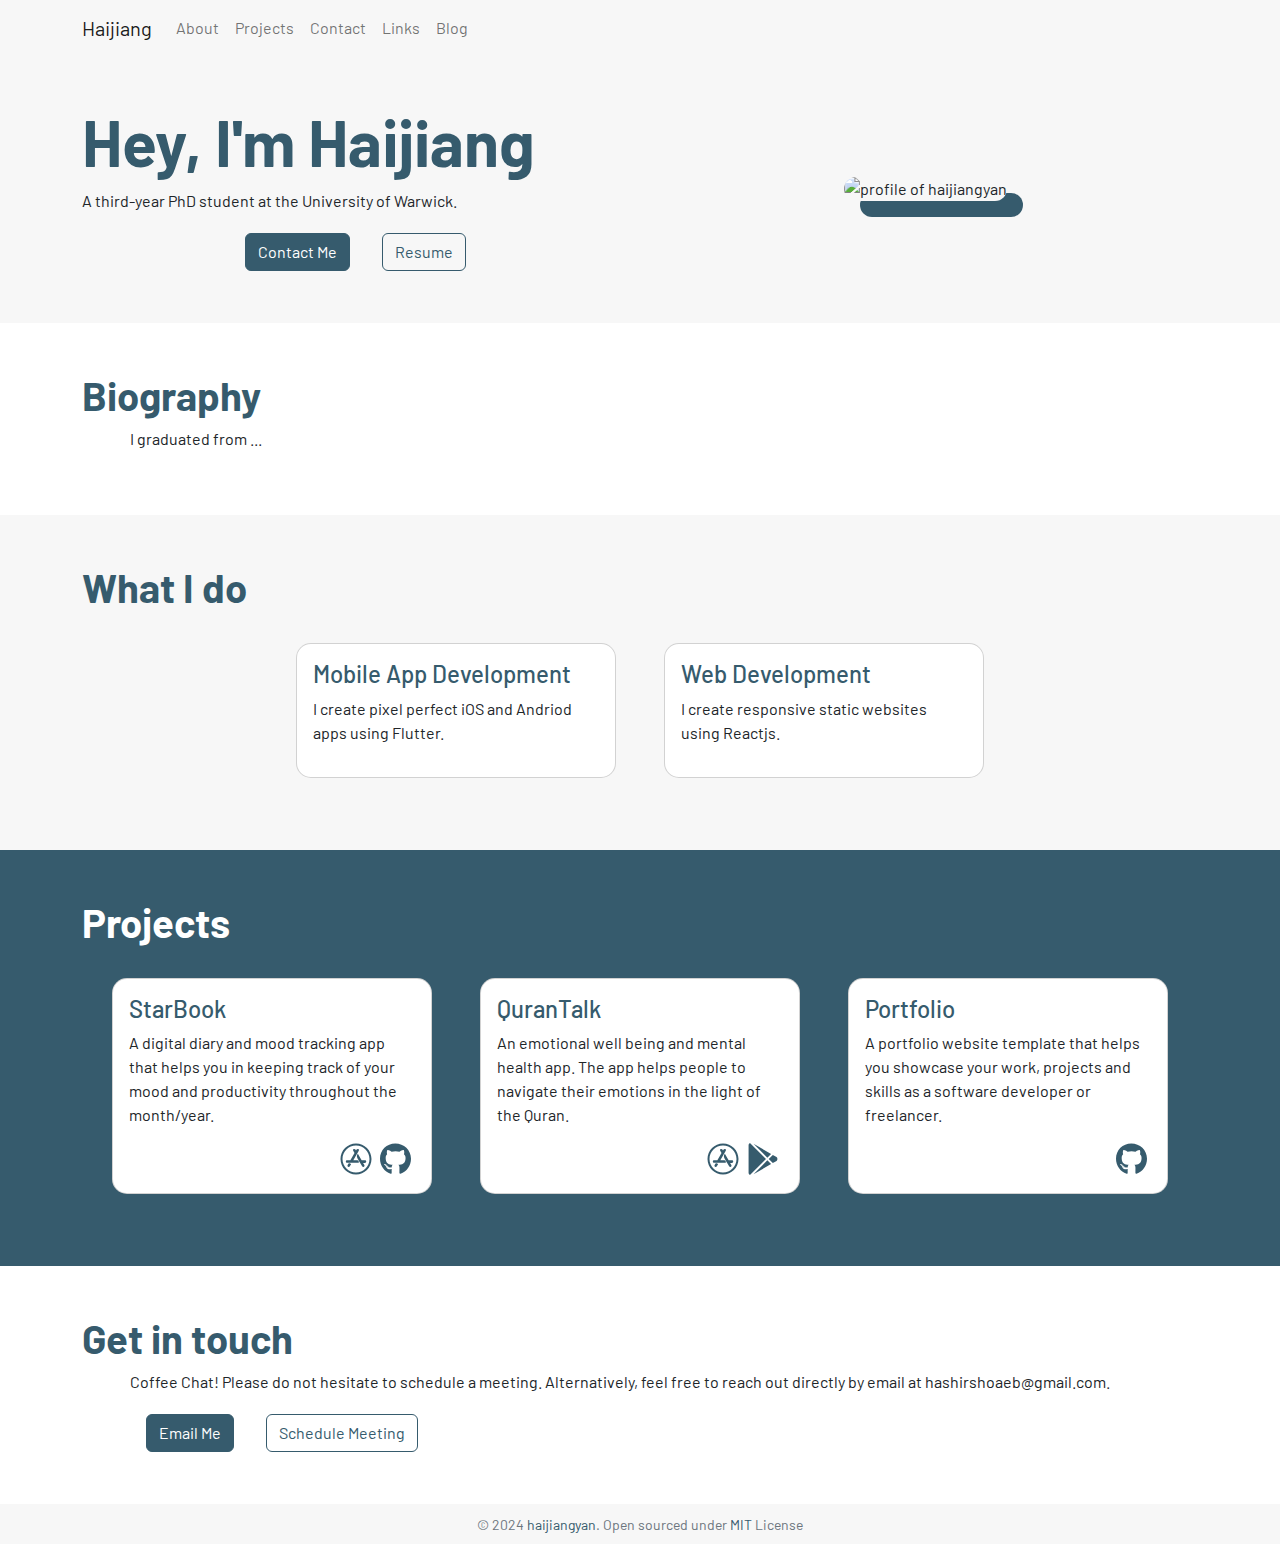
==== index.html @ d17752e0 "Updates" ====
<!DOCTYPE html><html><head><meta charSet="utf-8"/><meta name="viewport" content="width=device-width"/><title>Haijiang Yan | PhD Student</title><meta name="description" content="I create AIOM. I graduated from."/><meta property="og:title" content="Haijiang Yan | PhD Student"/><meta property="og:description" content="I create AIOM. I graduated from."/><meta property="og:image" content="/_next/static/media/profile.936b8478.png"/><meta property="og:type" content="website"/><meta name="next-head-count" content="8"/><link rel="preload" href="/_next/static/css/673ebc16d01c8136.css" as="style"/><link rel="stylesheet" href="/_next/static/css/673ebc16d01c8136.css" data-n-g=""/><noscript data-n-css=""></noscript><script defer="" nomodule="" src="/_next/static/chunks/polyfills-c67a75d1b6f99dc8.js"></script><script src="/_next/static/chunks/webpack-69bfa6990bb9e155.js" defer=""></script><script src="/_next/static/chunks/framework-7dc8a65f4a0cda33.js" defer=""></script><script src="/_next/static/chunks/main-84ef8f6faac559d3.js" defer=""></script><script src="/_next/static/chunks/pages/_app-29bc13de28cf3fe8.js" defer=""></script><script src="/_next/static/chunks/2cca2479-049829e7895d8a4a.js" defer=""></script><script src="/_next/static/chunks/574-2538001f65255a58.js" defer=""></script><script src="/_next/static/chunks/603-ee7dd379760e349b.js" defer=""></script><script src="/_next/static/chunks/pages/index-d32a57809bb4a1c6.js" defer=""></script><script src="/_next/static/vEE4G8WQoJ0iZ_8IXqTdw/_buildManifest.js" defer=""></script><script src="/_next/static/vEE4G8WQoJ0iZ_8IXqTdw/_ssgManifest.js" defer=""></script></head><body><div id="__next"><nav class="navbar navbar-expand-sm navbar-light bg-secondary"><div class="container"><a class="navbar-brand" href="/"><span class="">Haijiang</span></a><button class="custom-toggler navbar-toggler" type="button" data-toggle="collapse" data-target="#navbarsExample09" aria-controls="navbarsExample09" aria-expanded="false" aria-label="Toggle navigation"><span class="navbar-toggler-icon"></span></button><div class="collapse navbar-collapse" id="navbarsExample09"><div class="navbar-nav"><a class="nav-link" href="/#about">About</a><a class="nav-link" href="/#projects">Projects</a><a class="nav-link" href="/#contact">Contact</a><a class="nav-link" href="/links">Links</a><a class="nav-link" href="https://medium.com/">Blog</a></div></div></div></nav><div class="bg-secondary py-5 px-5"><div class="container"><div class=" row align-items-center"><div class="col-sm-6"><h1 class="text-primary fw-bold display-3">Hey, I&#x27;m Haijiang</h1><p>A third-year PhD student at the University of Warwick.</p><div class="text-center"><a class="btn btn-primary my-1 mx-3" href="/#contact">Contact Me</a><a target="_blank" rel="noreferrer" class="btn btn-outline-primary my-1 mx-3" href="https://drive.google.com/file/d/1PbCfOan4GACZHemWUQZ1PwE-jYdUY3vS/view?usp=sharing">Resume</a></div></div><div class="col-sm-6 text-center"><img class="img-fluid my-3 card-image" width="250" height="250" src="/_next/static/media/profile.936b8478.png" alt="profile of haijiangyan"/></div></div></div></div><div id="about" class="bg-white py-5 px-5"><div class="container"><h1 class="text-primary fw-bold">Biography</h1><div class="px-sm-5"><p>I graduated from ...</p></div></div></div><div id="skills" class="bg-secondary py-5 px-5"><div class="container"><h1 class="text-primary fw-bold">What I do</h1><div class="d-flex flex-row flex-wrap justify-content-center"><div class="card py-3 px-3 mx-sm-4 my-4 card-work" style="width:20rem"><h4 class="text-primary">Mobile App Development</h4><p class="text-dark">I create pixel perfect iOS and Andriod apps using Flutter.</p><div class="text-end"></div></div><div class="card py-3 px-3 mx-sm-4 my-4 card-work" style="width:20rem"><h4 class="text-primary">Web Development</h4><p class="text-dark">I create responsive static websites using Reactjs.</p><div class="text-end"></div></div></div></div></div><div id="projects" class="bg-primary py-5 px-5"><div class="container"><h1 class="text-light fw-bold">Projects</h1><div class="d-flex flex-row flex-wrap justify-content-center"><div class="card py-3 px-3 mx-sm-4 my-4 card-work" style="width:20rem"><h4 class="text-primary">StarBook</h4><p class="text-dark">A digital diary and mood tracking app that helps you in keeping track of your mood and productivity throughout the month/year.</p><div class="text-end"><a target="_blank" rel="noreferrer" href="https://apps/id1552418289"><svg aria-hidden="true" focusable="false" data-prefix="fab" data-icon="app-store" class="svg-inline--fa fa-app-store fa-2x icon-style mx-1" role="img" xmlns="http://www.w3.org/2000/svg" viewBox="0 0 512 512"><path fill="currentColor" d="M255.9 120.9l9.1-15.7c5.6-9.8 18.1-13.1 27.9-7.5 9.8 5.6 13.1 18.1 7.5 27.9l-87.5 151.5h63.3c20.5 0 32 24.1 23.1 40.8H113.8c-11.3 0-20.4-9.1-20.4-20.4 0-11.3 9.1-20.4 20.4-20.4h52l66.6-115.4-20.8-36.1c-5.6-9.8-2.3-22.2 7.5-27.9 9.8-5.6 22.2-2.3 27.9 7.5l8.9 15.7zm-78.7 218l-19.6 34c-5.6 9.8-18.1 13.1-27.9 7.5-9.8-5.6-13.1-18.1-7.5-27.9l14.6-25.2c16.4-5.1 29.8-1.2 40.4 11.6zm168.9-61.7h53.1c11.3 0 20.4 9.1 20.4 20.4 0 11.3-9.1 20.4-20.4 20.4h-29.5l19.9 34.5c5.6 9.8 2.3 22.2-7.5 27.9-9.8 5.6-22.2 2.3-27.9-7.5-33.5-58.1-58.7-101.6-75.4-130.6-17.1-29.5-4.9-59.1 7.2-69.1 13.4 23 33.4 57.7 60.1 104zM256 8C119 8 8 119 8 256s111 248 248 248 248-111 248-248S393 8 256 8zm216 248c0 118.7-96.1 216-216 216-118.7 0-216-96.1-216-216 0-118.7 96.1-216 216-216 118.7 0 216 96.1 216 216z"></path></svg></a><a target="_blank" rel="noreferrer" href="https://githr_book"><svg aria-hidden="true" focusable="false" data-prefix="fab" data-icon="github" class="svg-inline--fa fa-github fa-2x icon-style mx-1" role="img" xmlns="http://www.w3.org/2000/svg" viewBox="0 0 496 512"><path fill="currentColor" d="M165.9 397.4c0 2-2.3 3.6-5.2 3.6-3.3.3-5.6-1.3-5.6-3.6 0-2 2.3-3.6 5.2-3.6 3-.3 5.6 1.3 5.6 3.6zm-31.1-4.5c-.7 2 1.3 4.3 4.3 4.9 2.6 1 5.6 0 6.2-2s-1.3-4.3-4.3-5.2c-2.6-.7-5.5.3-6.2 2.3zm44.2-1.7c-2.9.7-4.9 2.6-4.6 4.9.3 2 2.9 3.3 5.9 2.6 2.9-.7 4.9-2.6 4.6-4.6-.3-1.9-3-3.2-5.9-2.9zM244.8 8C106.1 8 0 113.3 0 252c0 110.9 69.8 205.8 169.5 239.2 12.8 2.3 17.3-5.6 17.3-12.1 0-6.2-.3-40.4-.3-61.4 0 0-70 15-84.7-29.8 0 0-11.4-29.1-27.8-36.6 0 0-22.9-15.7 1.6-15.4 0 0 24.9 2 38.6 25.8 21.9 38.6 58.6 27.5 72.9 20.9 2.3-16 8.8-27.1 16-33.7-55.9-6.2-112.3-14.3-112.3-110.5 0-27.5 7.6-41.3 23.6-58.9-2.6-6.5-11.1-33.3 2.6-67.9 20.9-6.5 69 27 69 27 20-5.6 41.5-8.5 62.8-8.5s42.8 2.9 62.8 8.5c0 0 48.1-33.6 69-27 13.7 34.7 5.2 61.4 2.6 67.9 16 17.7 25.8 31.5 25.8 58.9 0 96.5-58.9 104.2-114.8 110.5 9.2 7.9 17 22.9 17 46.4 0 33.7-.3 75.4-.3 83.6 0 6.5 4.6 14.4 17.3 12.1C428.2 457.8 496 362.9 496 252 496 113.3 383.5 8 244.8 8zM97.2 352.9c-1.3 1-1 3.3.7 5.2 1.6 1.6 3.9 2.3 5.2 1 1.3-1 1-3.3-.7-5.2-1.6-1.6-3.9-2.3-5.2-1zm-10.8-8.1c-.7 1.3.3 2.9 2.3 3.9 1.6 1 3.6.7 4.3-.7.7-1.3-.3-2.9-2.3-3.9-2-.6-3.6-.3-4.3.7zm32.4 35.6c-1.6 1.3-1 4.3 1.3 6.2 2.3 2.3 5.2 2.6 6.5 1 1.3-1.3.7-4.3-1.3-6.2-2.2-2.3-5.2-2.6-6.5-1zm-11.4-14.7c-1.6 1-1.6 3.6 0 5.9 1.6 2.3 4.3 3.3 5.6 2.3 1.6-1.3 1.6-3.9 0-6.2-1.4-2.3-4-3.3-5.6-2z"></path></svg></a></div></div><div class="card py-3 px-3 mx-sm-4 my-4 card-work" style="width:20rem"><h4 class="text-primary">QuranTalk</h4><p class="text-dark">An emotional well being and mental health app. The app helps people to navigate their emotions in the light of the Quran.</p><div class="text-end"><a target="_blank" rel="noreferrer" href="https://apps.id1563425149"><svg aria-hidden="true" focusable="false" data-prefix="fab" data-icon="app-store" class="svg-inline--fa fa-app-store fa-2x icon-style mx-1" role="img" xmlns="http://www.w3.org/2000/svg" viewBox="0 0 512 512"><path fill="currentColor" d="M255.9 120.9l9.1-15.7c5.6-9.8 18.1-13.1 27.9-7.5 9.8 5.6 13.1 18.1 7.5 27.9l-87.5 151.5h63.3c20.5 0 32 24.1 23.1 40.8H113.8c-11.3 0-20.4-9.1-20.4-20.4 0-11.3 9.1-20.4 20.4-20.4h52l66.6-115.4-20.8-36.1c-5.6-9.8-2.3-22.2 7.5-27.9 9.8-5.6 22.2-2.3 27.9 7.5l8.9 15.7zm-78.7 218l-19.6 34c-5.6 9.8-18.1 13.1-27.9 7.5-9.8-5.6-13.1-18.1-7.5-27.9l14.6-25.2c16.4-5.1 29.8-1.2 40.4 11.6zm168.9-61.7h53.1c11.3 0 20.4 9.1 20.4 20.4 0 11.3-9.1 20.4-20.4 20.4h-29.5l19.9 34.5c5.6 9.8 2.3 22.2-7.5 27.9-9.8 5.6-22.2 2.3-27.9-7.5-33.5-58.1-58.7-101.6-75.4-130.6-17.1-29.5-4.9-59.1 7.2-69.1 13.4 23 33.4 57.7 60.1 104zM256 8C119 8 8 119 8 256s111 248 248 248 248-111 248-248S393 8 256 8zm216 248c0 118.7-96.1 216-216 216-118.7 0-216-96.1-216-216 0-118.7 96.1-216 216-216 118.7 0 216 96.1 216 216z"></path></svg></a><a target="_blank" rel="noreferrer" href="https://play.goquran_talk"><svg aria-hidden="true" focusable="false" data-prefix="fab" data-icon="google-play" class="svg-inline--fa fa-google-play fa-2x icon-style mx-1" role="img" xmlns="http://www.w3.org/2000/svg" viewBox="0 0 512 512"><path fill="currentColor" d="M325.3 234.3L104.6 13l280.8 161.2-60.1 60.1zM47 0C34 6.8 25.3 19.2 25.3 35.3v441.3c0 16.1 8.7 28.5 21.7 35.3l256.6-256L47 0zm425.2 225.6l-58.9-34.1-65.7 64.5 65.7 64.5 60.1-34.1c18-14.3 18-46.5-1.2-60.8zM104.6 499l280.8-161.2-60.1-60.1L104.6 499z"></path></svg></a></div></div><div class="card py-3 px-3 mx-sm-4 my-4 card-work" style="width:20rem"><h4 class="text-primary">Portfolio</h4><p class="text-dark">A portfolio website template that helps you showcase your work, projects and skills as a software developer or freelancer.</p><div class="text-end"><a target="_blank" rel="noreferrer" href="https://github.com/haijiangyan/portfolio"><svg aria-hidden="true" focusable="false" data-prefix="fab" data-icon="github" class="svg-inline--fa fa-github fa-2x icon-style mx-1" role="img" xmlns="http://www.w3.org/2000/svg" viewBox="0 0 496 512"><path fill="currentColor" d="M165.9 397.4c0 2-2.3 3.6-5.2 3.6-3.3.3-5.6-1.3-5.6-3.6 0-2 2.3-3.6 5.2-3.6 3-.3 5.6 1.3 5.6 3.6zm-31.1-4.5c-.7 2 1.3 4.3 4.3 4.9 2.6 1 5.6 0 6.2-2s-1.3-4.3-4.3-5.2c-2.6-.7-5.5.3-6.2 2.3zm44.2-1.7c-2.9.7-4.9 2.6-4.6 4.9.3 2 2.9 3.3 5.9 2.6 2.9-.7 4.9-2.6 4.6-4.6-.3-1.9-3-3.2-5.9-2.9zM244.8 8C106.1 8 0 113.3 0 252c0 110.9 69.8 205.8 169.5 239.2 12.8 2.3 17.3-5.6 17.3-12.1 0-6.2-.3-40.4-.3-61.4 0 0-70 15-84.7-29.8 0 0-11.4-29.1-27.8-36.6 0 0-22.9-15.7 1.6-15.4 0 0 24.9 2 38.6 25.8 21.9 38.6 58.6 27.5 72.9 20.9 2.3-16 8.8-27.1 16-33.7-55.9-6.2-112.3-14.3-112.3-110.5 0-27.5 7.6-41.3 23.6-58.9-2.6-6.5-11.1-33.3 2.6-67.9 20.9-6.5 69 27 69 27 20-5.6 41.5-8.5 62.8-8.5s42.8 2.9 62.8 8.5c0 0 48.1-33.6 69-27 13.7 34.7 5.2 61.4 2.6 67.9 16 17.7 25.8 31.5 25.8 58.9 0 96.5-58.9 104.2-114.8 110.5 9.2 7.9 17 22.9 17 46.4 0 33.7-.3 75.4-.3 83.6 0 6.5 4.6 14.4 17.3 12.1C428.2 457.8 496 362.9 496 252 496 113.3 383.5 8 244.8 8zM97.2 352.9c-1.3 1-1 3.3.7 5.2 1.6 1.6 3.9 2.3 5.2 1 1.3-1 1-3.3-.7-5.2-1.6-1.6-3.9-2.3-5.2-1zm-10.8-8.1c-.7 1.3.3 2.9 2.3 3.9 1.6 1 3.6.7 4.3-.7.7-1.3-.3-2.9-2.3-3.9-2-.6-3.6-.3-4.3.7zm32.4 35.6c-1.6 1.3-1 4.3 1.3 6.2 2.3 2.3 5.2 2.6 6.5 1 1.3-1.3.7-4.3-1.3-6.2-2.2-2.3-5.2-2.6-6.5-1zm-11.4-14.7c-1.6 1-1.6 3.6 0 5.9 1.6 2.3 4.3 3.3 5.6 2.3 1.6-1.3 1.6-3.9 0-6.2-1.4-2.3-4-3.3-5.6-2z"></path></svg></a></div></div></div></div></div><div id="contact" class="bg-white py-5 px-5"><div class="container"><h1 class="text-primary fw-bold">Get in touch</h1><div class="px-sm-5"><p>Coffee Chat! Please do not hesitate to schedule a meeting. Alternatively, feel free to reach out directly by email at hashirshoaeb@gmail.com.</p><div class=""><a class="btn btn-primary my-1 mx-3" href="mailto:haijiang.r.yan@gmail.com">Email Me</a><a class="btn btn-outline-primary my-1 mx-3" href="https://">Schedule Meeting</a></div></div></div></div><footer class="bg-secondary text-center py-2 px-5"><div class="container text-muted"><small>© 2024 <!-- --> <a href="https://github.com/haijiangyan">haijiangyan</a>. Open sourced under <!-- --> <a href="https://github.com/haijiangyan/portfolio/blob/main/LICENSE">MIT</a> <!-- --> License</small></div></footer></div><script id="__NEXT_DATA__" type="application/json">{"props":{"pageProps":{}},"page":"/","query":{},"buildId":"vEE4G8WQoJ0iZ_8IXqTdw","nextExport":true,"autoExport":true,"isFallback":false,"scriptLoader":[]}</script></body></html>
---- _next/static/css/673ebc16d01c8136.css ----
@import"https://fonts.googleapis.com/css2?family=Barlow:wght@400;700&display=swap";:root{--bs-blue:#0d6efd;--bs-indigo:#6610f2;--bs-purple:#6f42c1;--bs-pink:#d63384;--bs-red:#dc3545;--bs-orange:#fd7e14;--bs-yellow:#ffc107;--bs-green:#198754;--bs-teal:#20c997;--bs-cyan:#0dcaf0;--bs-black:#000;--bs-white:#fff;--bs-gray:#6c757d;--bs-gray-dark:#343a40;--bs-gray-100:#f8f9fa;--bs-gray-200:#e9ecef;--bs-gray-300:#dee2e6;--bs-gray-400:#ced4da;--bs-gray-500:#adb5bd;--bs-gray-600:#6c757d;--bs-gray-700:#495057;--bs-gray-800:#343a40;--bs-gray-900:#212529;--bs-primary:#365b6d;--bs-secondary:#f7f7f7;--bs-success:#198754;--bs-info:#0dcaf0;--bs-warning:#ffc107;--bs-danger:#dc3545;--bs-light:#fff;--bs-dark:#212529;--bs-primary-rgb:54,91,109;--bs-secondary-rgb:247,247,247;--bs-success-rgb:25,135,84;--bs-info-rgb:13,202,240;--bs-warning-rgb:255,193,7;--bs-danger-rgb:220,53,69;--bs-light-rgb:255,255,255;--bs-dark-rgb:33,37,41;--bs-white-rgb:255,255,255;--bs-black-rgb:0,0,0;--bs-body-color-rgb:33,37,41;--bs-body-bg-rgb:255,255,255;--bs-font-sans-serif:-apple-system,"Barlow",sans-serif,"Apple Color Emoji","Segoe UI Emoji","Segoe UI Symbol","Noto Color Emoji";--bs-font-monospace:SFMono-Regular,Menlo,Monaco,Consolas,"Liberation Mono","Courier New",monospace;--bs-gradient:linear-gradient(180deg,hsla(0,0%,100%,.15),hsla(0,0%,100%,0));--bs-body-font-family:var(--bs-font-sans-serif);--bs-body-font-size:1rem;--bs-body-font-weight:400;--bs-body-line-height:1.5;--bs-body-color:#212529;--bs-body-bg:#fff;--bs-border-width:1px;--bs-border-style:solid;--bs-border-color:#dee2e6;--bs-border-color-translucent:rgba(0,0,0,.175);--bs-border-radius:0.375rem;--bs-border-radius-sm:0.25rem;--bs-border-radius-lg:0.5rem;--bs-border-radius-xl:1rem;--bs-border-radius-2xl:2rem;--bs-border-radius-pill:50rem;--bs-link-color:#365b6d;--bs-link-hover-color:#2b4957;--bs-code-color:#d63384;--bs-highlight-bg:#fff3cd}*,:after,:before{box-sizing:border-box}@media(prefers-reduced-motion:no-preference){:root{scroll-behavior:smooth}}body{font-family:var(--bs-body-font-family);font-size:var(--bs-body-font-size);font-weight:var(--bs-body-font-weight);line-height:var(--bs-body-line-height);color:var(--bs-body-color);text-align:var(--bs-body-text-align);background-color:var(--bs-body-bg);-webkit-text-size-adjust:100%;-webkit-tap-highlight-color:rgba(0,0,0,0)}hr{margin:1rem 0;color:inherit;border:0;border-top:1px solid;opacity:.25}.h1,.h2,.h3,.h4,.h5,.h6,h1,h2,h3,h4,h5,h6{margin-top:0;margin-bottom:.5rem;font-weight:500;line-height:1.2}.h1,h1{font-size:calc(1.375rem + 1.5vw)}@media(min-width:1200px){.h1,h1{font-size:2.5rem}}.h2,h2{font-size:calc(1.325rem + .9vw)}@media(min-width:1200px){.h2,h2{font-size:2rem}}.h3,h3{font-size:calc(1.3rem + .6vw)}@media(min-width:1200px){.h3,h3{font-size:1.75rem}}.h4,h4{font-size:calc(1.275rem + .3vw)}@media(min-width:1200px){.h4,h4{font-size:1.5rem}}.h5,h5{font-size:1.25rem}.h6,h6{font-size:1rem}p{margin-top:0;margin-bottom:1rem}abbr[title]{-webkit-text-decoration:underline dotted;text-decoration:underline dotted;cursor:help;-webkit-text-decoration-skip-ink:none;text-decoration-skip-ink:none}address{margin-bottom:1rem;font-style:normal;line-height:inherit}ol,ul{padding-left:2rem}dl,ol,ul{margin-top:0;margin-bottom:1rem}ol ol,ol ul,ul ol,ul ul{margin-bottom:0}dt{font-weight:700}dd{margin-bottom:.5rem;margin-left:0}blockquote{margin:0 0 1rem}b,strong{font-weight:bolder}.small,small{font-size:.875em}.mark,mark{padding:.1875em;background-color:var(--bs-highlight-bg)}sub,sup{position:relative;font-size:.75em;line-height:0;vertical-align:baseline}sub{bottom:-.25em}sup{top:-.5em}a{color:var(--bs-link-color);text-decoration:underline}a:hover{color:var(--bs-link-hover-color)}a:not([href]):not([class]),a:not([href]):not([class]):hover{color:inherit;text-decoration:none}code,kbd,pre,samp{font-family:var(--bs-font-monospace);font-size:1em}pre{display:block;margin-top:0;margin-bottom:1rem;overflow:auto;font-size:.875em}pre code{font-size:inherit;color:inherit;word-break:normal}code{font-size:.875em;color:var(--bs-code-color);word-wrap:break-word}a>code{color:inherit}kbd{padding:.1875rem .375rem;font-size:.875em;color:var(--bs-body-bg);background-color:var(--bs-body-color);border-radius:.25rem}kbd kbd{padding:0;font-size:1em}figure{margin:0 0 1rem}img,svg{vertical-align:middle}table{caption-side:bottom;border-collapse:collapse}caption{padding-top:.5rem;padding-bottom:.5rem;color:#6c757d;text-align:left}th{text-align:inherit;text-align:-webkit-match-parent}tbody,td,tfoot,th,thead,tr{border:0 solid;border-color:inherit}label{display:inline-block}button{border-radius:0}button:focus:not(:focus-visible){outline:0}button,input,optgroup,select,textarea{margin:0;font-family:inherit;font-size:inherit;line-height:inherit}button,select{text-transform:none}[role=button]{cursor:pointer}select{word-wrap:normal}select:disabled{opacity:1}[list]:not([type=date]):not([type=datetime-local]):not([type=month]):not([type=week]):not([type=time])::-webkit-calendar-picker-indicator{display:none!important}[type=button],[type=reset],[type=submit],button{-webkit-appearance:button}[type=button]:not(:disabled),[type=reset]:not(:disabled),[type=submit]:not(:disabled),button:not(:disabled){cursor:pointer}::-moz-focus-inner{padding:0;border-style:none}textarea{resize:vertical}fieldset{min-width:0;padding:0;margin:0;border:0}legend{float:left;width:100%;padding:0;margin-bottom:.5rem;font-size:calc(1.275rem + .3vw);line-height:inherit}@media(min-width:1200px){legend{font-size:1.5rem}}legend+*{clear:left}::-webkit-datetime-edit-day-field,::-webkit-datetime-edit-fields-wrapper,::-webkit-datetime-edit-hour-field,::-webkit-datetime-edit-minute,::-webkit-datetime-edit-month-field,::-webkit-datetime-edit-text,::-webkit-datetime-edit-year-field{padding:0}::-webkit-inner-spin-button{height:auto}[type=search]{outline-offset:-2px;-webkit-appearance:textfield}::-webkit-search-decoration{-webkit-appearance:none}::-webkit-color-swatch-wrapper{padding:0}::-webkit-file-upload-button{font:inherit;-webkit-appearance:button}::file-selector-button{font:inherit;-webkit-appearance:button}output{display:inline-block}iframe{border:0}summary{display:list-item;cursor:pointer}progress{vertical-align:baseline}[hidden]{display:none!important}.lead{font-size:1.25rem;font-weight:300}.display-1{font-size:calc(1.625rem + 4.5vw);font-weight:300;line-height:1.2}@media(min-width:1200px){.display-1{font-size:5rem}}.display-2{font-size:calc(1.575rem + 3.9vw);font-weight:300;line-height:1.2}@media(min-width:1200px){.display-2{font-size:4.5rem}}.display-3{font-size:calc(1.525rem + 3.3vw);font-weight:300;line-height:1.2}@media(min-width:1200px){.display-3{font-size:4rem}}.display-4{font-size:calc(1.475rem + 2.7vw);font-weight:300;line-height:1.2}@media(min-width:1200px){.display-4{font-size:3.5rem}}.display-5{font-size:calc(1.425rem + 2.1vw);font-weight:300;line-height:1.2}@media(min-width:1200px){.display-5{font-size:3rem}}.display-6{font-size:calc(1.375rem + 1.5vw);font-weight:300;line-height:1.2}@media(min-width:1200px){.display-6{font-size:2.5rem}}.list-inline,.list-unstyled{padding-left:0;list-style:none}.list-inline-item{display:inline-block}.list-inline-item:not(:last-child){margin-right:.5rem}.initialism{font-size:.875em;text-transform:uppercase}.blockquote{margin-bottom:1rem;font-size:1.25rem}.blockquote>:last-child{margin-bottom:0}.blockquote-footer{margin-top:-1rem;margin-bottom:1rem;font-size:.875em;color:#6c757d}.blockquote-footer:before{content:"— "}.img-fluid,.img-thumbnail{max-width:100%;height:auto}.img-thumbnail{padding:.25rem;background-color:#fff;border:1px solid var(--bs-border-color);border-radius:.375rem}.figure{display:inline-block}.figure-img{margin-bottom:.5rem;line-height:1}.figure-caption{font-size:.875em;color:#6c757d}.container,.container-fluid,.container-lg,.container-md,.container-sm,.container-xl,.container-xxl{--bs-gutter-x:1.5rem;--bs-gutter-y:0;width:100%;padding-right:calc(var(--bs-gutter-x)*.5);padding-left:calc(var(--bs-gutter-x)*.5);margin-right:auto;margin-left:auto}@media(min-width:576px){.container,.container-sm{max-width:540px}}@media(min-width:768px){.container,.container-md,.container-sm{max-width:720px}}@media(min-width:992px){.container,.container-lg,.container-md,.container-sm{max-width:960px}}@media(min-width:1200px){.container,.container-lg,.container-md,.container-sm,.container-xl{max-width:1140px}}@media(min-width:1400px){.container,.container-lg,.container-md,.container-sm,.container-xl,.container-xxl{max-width:1320px}}.row{--bs-gutter-x:1.5rem;--bs-gutter-y:0;display:flex;flex-wrap:wrap;margin-top:calc(-1*var(--bs-gutter-y));margin-right:calc(-.5*var(--bs-gutter-x));margin-left:calc(-.5*var(--bs-gutter-x))}.row>*{flex-shrink:0;width:100%;max-width:100%;padding-right:calc(var(--bs-gutter-x)*.5);padding-left:calc(var(--bs-gutter-x)*.5);margin-top:var(--bs-gutter-y)}.col{flex:1 0}.row-cols-auto>*{flex:0 0 auto;width:auto}.row-cols-1>*{flex:0 0 auto;width:100%}.row-cols-2>*{flex:0 0 auto;width:50%}.row-cols-3>*{flex:0 0 auto;width:33.3333333333%}.row-cols-4>*{flex:0 0 auto;width:25%}.row-cols-5>*{flex:0 0 auto;width:20%}.row-cols-6>*{flex:0 0 auto;width:16.6666666667%}.col-auto{flex:0 0 auto;width:auto}.col-1{flex:0 0 auto;width:8.33333333%}.col-2{flex:0 0 auto;width:16.66666667%}.col-3{flex:0 0 auto;width:25%}.col-4{flex:0 0 auto;width:33.33333333%}.col-5{flex:0 0 auto;width:41.66666667%}.col-6{flex:0 0 auto;width:50%}.col-7{flex:0 0 auto;width:58.33333333%}.col-8{flex:0 0 auto;width:66.66666667%}.col-9{flex:0 0 auto;width:75%}.col-10{flex:0 0 auto;width:83.33333333%}.col-11{flex:0 0 auto;width:91.66666667%}.col-12{flex:0 0 auto;width:100%}.offset-1{margin-left:8.33333333%}.offset-2{margin-left:16.66666667%}.offset-3{margin-left:25%}.offset-4{margin-left:33.33333333%}.offset-5{margin-left:41.66666667%}.offset-6{margin-left:50%}.offset-7{margin-left:58.33333333%}.offset-8{margin-left:66.66666667%}.offset-9{margin-left:75%}.offset-10{margin-left:83.33333333%}.offset-11{margin-left:91.66666667%}.g-0,.gx-0{--bs-gutter-x:0}.g-0,.gy-0{--bs-gutter-y:0}.g-1,.gx-1{--bs-gutter-x:0.25rem}.g-1,.gy-1{--bs-gutter-y:0.25rem}.g-2,.gx-2{--bs-gutter-x:0.5rem}.g-2,.gy-2{--bs-gutter-y:0.5rem}.g-3,.gx-3{--bs-gutter-x:1rem}.g-3,.gy-3{--bs-gutter-y:1rem}.g-4,.gx-4{--bs-gutter-x:1.5rem}.g-4,.gy-4{--bs-gutter-y:1.5rem}.g-5,.gx-5{--bs-gutter-x:3rem}.g-5,.gy-5{--bs-gutter-y:3rem}@media(min-width:576px){.col-sm{flex:1 0}.row-cols-sm-auto>*{flex:0 0 auto;width:auto}.row-cols-sm-1>*{flex:0 0 auto;width:100%}.row-cols-sm-2>*{flex:0 0 auto;width:50%}.row-cols-sm-3>*{flex:0 0 auto;width:33.3333333333%}.row-cols-sm-4>*{flex:0 0 auto;width:25%}.row-cols-sm-5>*{flex:0 0 auto;width:20%}.row-cols-sm-6>*{flex:0 0 auto;width:16.6666666667%}.col-sm-auto{flex:0 0 auto;width:auto}.col-sm-1{flex:0 0 auto;width:8.33333333%}.col-sm-2{flex:0 0 auto;width:16.66666667%}.col-sm-3{flex:0 0 auto;width:25%}.col-sm-4{flex:0 0 auto;width:33.33333333%}.col-sm-5{flex:0 0 auto;width:41.66666667%}.col-sm-6{flex:0 0 auto;width:50%}.col-sm-7{flex:0 0 auto;width:58.33333333%}.col-sm-8{flex:0 0 auto;width:66.66666667%}.col-sm-9{flex:0 0 auto;width:75%}.col-sm-10{flex:0 0 auto;width:83.33333333%}.col-sm-11{flex:0 0 auto;width:91.66666667%}.col-sm-12{flex:0 0 auto;width:100%}.offset-sm-0{margin-left:0}.offset-sm-1{margin-left:8.33333333%}.offset-sm-2{margin-left:16.66666667%}.offset-sm-3{margin-left:25%}.offset-sm-4{margin-left:33.33333333%}.offset-sm-5{margin-left:41.66666667%}.offset-sm-6{margin-left:50%}.offset-sm-7{margin-left:58.33333333%}.offset-sm-8{margin-left:66.66666667%}.offset-sm-9{margin-left:75%}.offset-sm-10{margin-left:83.33333333%}.offset-sm-11{margin-left:91.66666667%}.g-sm-0,.gx-sm-0{--bs-gutter-x:0}.g-sm-0,.gy-sm-0{--bs-gutter-y:0}.g-sm-1,.gx-sm-1{--bs-gutter-x:0.25rem}.g-sm-1,.gy-sm-1{--bs-gutter-y:0.25rem}.g-sm-2,.gx-sm-2{--bs-gutter-x:0.5rem}.g-sm-2,.gy-sm-2{--bs-gutter-y:0.5rem}.g-sm-3,.gx-sm-3{--bs-gutter-x:1rem}.g-sm-3,.gy-sm-3{--bs-gutter-y:1rem}.g-sm-4,.gx-sm-4{--bs-gutter-x:1.5rem}.g-sm-4,.gy-sm-4{--bs-gutter-y:1.5rem}.g-sm-5,.gx-sm-5{--bs-gutter-x:3rem}.g-sm-5,.gy-sm-5{--bs-gutter-y:3rem}}@media(min-width:768px){.col-md{flex:1 0}.row-cols-md-auto>*{flex:0 0 auto;width:auto}.row-cols-md-1>*{flex:0 0 auto;width:100%}.row-cols-md-2>*{flex:0 0 auto;width:50%}.row-cols-md-3>*{flex:0 0 auto;width:33.3333333333%}.row-cols-md-4>*{flex:0 0 auto;width:25%}.row-cols-md-5>*{flex:0 0 auto;width:20%}.row-cols-md-6>*{flex:0 0 auto;width:16.6666666667%}.col-md-auto{flex:0 0 auto;width:auto}.col-md-1{flex:0 0 auto;width:8.33333333%}.col-md-2{flex:0 0 auto;width:16.66666667%}.col-md-3{flex:0 0 auto;width:25%}.col-md-4{flex:0 0 auto;width:33.33333333%}.col-md-5{flex:0 0 auto;width:41.66666667%}.col-md-6{flex:0 0 auto;width:50%}.col-md-7{flex:0 0 auto;width:58.33333333%}.col-md-8{flex:0 0 auto;width:66.66666667%}.col-md-9{flex:0 0 auto;width:75%}.col-md-10{flex:0 0 auto;width:83.33333333%}.col-md-11{flex:0 0 auto;width:91.66666667%}.col-md-12{flex:0 0 auto;width:100%}.offset-md-0{margin-left:0}.offset-md-1{margin-left:8.33333333%}.offset-md-2{margin-left:16.66666667%}.offset-md-3{margin-left:25%}.offset-md-4{margin-left:33.33333333%}.offset-md-5{margin-left:41.66666667%}.offset-md-6{margin-left:50%}.offset-md-7{margin-left:58.33333333%}.offset-md-8{margin-left:66.66666667%}.offset-md-9{margin-left:75%}.offset-md-10{margin-left:83.33333333%}.offset-md-11{margin-left:91.66666667%}.g-md-0,.gx-md-0{--bs-gutter-x:0}.g-md-0,.gy-md-0{--bs-gutter-y:0}.g-md-1,.gx-md-1{--bs-gutter-x:0.25rem}.g-md-1,.gy-md-1{--bs-gutter-y:0.25rem}.g-md-2,.gx-md-2{--bs-gutter-x:0.5rem}.g-md-2,.gy-md-2{--bs-gutter-y:0.5rem}.g-md-3,.gx-md-3{--bs-gutter-x:1rem}.g-md-3,.gy-md-3{--bs-gutter-y:1rem}.g-md-4,.gx-md-4{--bs-gutter-x:1.5rem}.g-md-4,.gy-md-4{--bs-gutter-y:1.5rem}.g-md-5,.gx-md-5{--bs-gutter-x:3rem}.g-md-5,.gy-md-5{--bs-gutter-y:3rem}}@media(min-width:992px){.col-lg{flex:1 0}.row-cols-lg-auto>*{flex:0 0 auto;width:auto}.row-cols-lg-1>*{flex:0 0 auto;width:100%}.row-cols-lg-2>*{flex:0 0 auto;width:50%}.row-cols-lg-3>*{flex:0 0 auto;width:33.3333333333%}.row-cols-lg-4>*{flex:0 0 auto;width:25%}.row-cols-lg-5>*{flex:0 0 auto;width:20%}.row-cols-lg-6>*{flex:0 0 auto;width:16.6666666667%}.col-lg-auto{flex:0 0 auto;width:auto}.col-lg-1{flex:0 0 auto;width:8.33333333%}.col-lg-2{flex:0 0 auto;width:16.66666667%}.col-lg-3{flex:0 0 auto;width:25%}.col-lg-4{flex:0 0 auto;width:33.33333333%}.col-lg-5{flex:0 0 auto;width:41.66666667%}.col-lg-6{flex:0 0 auto;width:50%}.col-lg-7{flex:0 0 auto;width:58.33333333%}.col-lg-8{flex:0 0 auto;width:66.66666667%}.col-lg-9{flex:0 0 auto;width:75%}.col-lg-10{flex:0 0 auto;width:83.33333333%}.col-lg-11{flex:0 0 auto;width:91.66666667%}.col-lg-12{flex:0 0 auto;width:100%}.offset-lg-0{margin-left:0}.offset-lg-1{margin-left:8.33333333%}.offset-lg-2{margin-left:16.66666667%}.offset-lg-3{margin-left:25%}.offset-lg-4{margin-left:33.33333333%}.offset-lg-5{margin-left:41.66666667%}.offset-lg-6{margin-left:50%}.offset-lg-7{margin-left:58.33333333%}.offset-lg-8{margin-left:66.66666667%}.offset-lg-9{margin-left:75%}.offset-lg-10{margin-left:83.33333333%}.offset-lg-11{margin-left:91.66666667%}.g-lg-0,.gx-lg-0{--bs-gutter-x:0}.g-lg-0,.gy-lg-0{--bs-gutter-y:0}.g-lg-1,.gx-lg-1{--bs-gutter-x:0.25rem}.g-lg-1,.gy-lg-1{--bs-gutter-y:0.25rem}.g-lg-2,.gx-lg-2{--bs-gutter-x:0.5rem}.g-lg-2,.gy-lg-2{--bs-gutter-y:0.5rem}.g-lg-3,.gx-lg-3{--bs-gutter-x:1rem}.g-lg-3,.gy-lg-3{--bs-gutter-y:1rem}.g-lg-4,.gx-lg-4{--bs-gutter-x:1.5rem}.g-lg-4,.gy-lg-4{--bs-gutter-y:1.5rem}.g-lg-5,.gx-lg-5{--bs-gutter-x:3rem}.g-lg-5,.gy-lg-5{--bs-gutter-y:3rem}}@media(min-width:1200px){.col-xl{flex:1 0}.row-cols-xl-auto>*{flex:0 0 auto;width:auto}.row-cols-xl-1>*{flex:0 0 auto;width:100%}.row-cols-xl-2>*{flex:0 0 auto;width:50%}.row-cols-xl-3>*{flex:0 0 auto;width:33.3333333333%}.row-cols-xl-4>*{flex:0 0 auto;width:25%}.row-cols-xl-5>*{flex:0 0 auto;width:20%}.row-cols-xl-6>*{flex:0 0 auto;width:16.6666666667%}.col-xl-auto{flex:0 0 auto;width:auto}.col-xl-1{flex:0 0 auto;width:8.33333333%}.col-xl-2{flex:0 0 auto;width:16.66666667%}.col-xl-3{flex:0 0 auto;width:25%}.col-xl-4{flex:0 0 auto;width:33.33333333%}.col-xl-5{flex:0 0 auto;width:41.66666667%}.col-xl-6{flex:0 0 auto;width:50%}.col-xl-7{flex:0 0 auto;width:58.33333333%}.col-xl-8{flex:0 0 auto;width:66.66666667%}.col-xl-9{flex:0 0 auto;width:75%}.col-xl-10{flex:0 0 auto;width:83.33333333%}.col-xl-11{flex:0 0 auto;width:91.66666667%}.col-xl-12{flex:0 0 auto;width:100%}.offset-xl-0{margin-left:0}.offset-xl-1{margin-left:8.33333333%}.offset-xl-2{margin-left:16.66666667%}.offset-xl-3{margin-left:25%}.offset-xl-4{margin-left:33.33333333%}.offset-xl-5{margin-left:41.66666667%}.offset-xl-6{margin-left:50%}.offset-xl-7{margin-left:58.33333333%}.offset-xl-8{margin-left:66.66666667%}.offset-xl-9{margin-left:75%}.offset-xl-10{margin-left:83.33333333%}.offset-xl-11{margin-left:91.66666667%}.g-xl-0,.gx-xl-0{--bs-gutter-x:0}.g-xl-0,.gy-xl-0{--bs-gutter-y:0}.g-xl-1,.gx-xl-1{--bs-gutter-x:0.25rem}.g-xl-1,.gy-xl-1{--bs-gutter-y:0.25rem}.g-xl-2,.gx-xl-2{--bs-gutter-x:0.5rem}.g-xl-2,.gy-xl-2{--bs-gutter-y:0.5rem}.g-xl-3,.gx-xl-3{--bs-gutter-x:1rem}.g-xl-3,.gy-xl-3{--bs-gutter-y:1rem}.g-xl-4,.gx-xl-4{--bs-gutter-x:1.5rem}.g-xl-4,.gy-xl-4{--bs-gutter-y:1.5rem}.g-xl-5,.gx-xl-5{--bs-gutter-x:3rem}.g-xl-5,.gy-xl-5{--bs-gutter-y:3rem}}@media(min-width:1400px){.col-xxl{flex:1 0}.row-cols-xxl-auto>*{flex:0 0 auto;width:auto}.row-cols-xxl-1>*{flex:0 0 auto;width:100%}.row-cols-xxl-2>*{flex:0 0 auto;width:50%}.row-cols-xxl-3>*{flex:0 0 auto;width:33.3333333333%}.row-cols-xxl-4>*{flex:0 0 auto;width:25%}.row-cols-xxl-5>*{flex:0 0 auto;width:20%}.row-cols-xxl-6>*{flex:0 0 auto;width:16.6666666667%}.col-xxl-auto{flex:0 0 auto;width:auto}.col-xxl-1{flex:0 0 auto;width:8.33333333%}.col-xxl-2{flex:0 0 auto;width:16.66666667%}.col-xxl-3{flex:0 0 auto;width:25%}.col-xxl-4{flex:0 0 auto;width:33.33333333%}.col-xxl-5{flex:0 0 auto;width:41.66666667%}.col-xxl-6{flex:0 0 auto;width:50%}.col-xxl-7{flex:0 0 auto;width:58.33333333%}.col-xxl-8{flex:0 0 auto;width:66.66666667%}.col-xxl-9{flex:0 0 auto;width:75%}.col-xxl-10{flex:0 0 auto;width:83.33333333%}.col-xxl-11{flex:0 0 auto;width:91.66666667%}.col-xxl-12{flex:0 0 auto;width:100%}.offset-xxl-0{margin-left:0}.offset-xxl-1{margin-left:8.33333333%}.offset-xxl-2{margin-left:16.66666667%}.offset-xxl-3{margin-left:25%}.offset-xxl-4{margin-left:33.33333333%}.offset-xxl-5{margin-left:41.66666667%}.offset-xxl-6{margin-left:50%}.offset-xxl-7{margin-left:58.33333333%}.offset-xxl-8{margin-left:66.66666667%}.offset-xxl-9{margin-left:75%}.offset-xxl-10{margin-left:83.33333333%}.offset-xxl-11{margin-left:91.66666667%}.g-xxl-0,.gx-xxl-0{--bs-gutter-x:0}.g-xxl-0,.gy-xxl-0{--bs-gutter-y:0}.g-xxl-1,.gx-xxl-1{--bs-gutter-x:0.25rem}.g-xxl-1,.gy-xxl-1{--bs-gutter-y:0.25rem}.g-xxl-2,.gx-xxl-2{--bs-gutter-x:0.5rem}.g-xxl-2,.gy-xxl-2{--bs-gutter-y:0.5rem}.g-xxl-3,.gx-xxl-3{--bs-gutter-x:1rem}.g-xxl-3,.gy-xxl-3{--bs-gutter-y:1rem}.g-xxl-4,.gx-xxl-4{--bs-gutter-x:1.5rem}.g-xxl-4,.gy-xxl-4{--bs-gutter-y:1.5rem}.g-xxl-5,.gx-xxl-5{--bs-gutter-x:3rem}.g-xxl-5,.gy-xxl-5{--bs-gutter-y:3rem}}.table{--bs-table-color:var(--bs-body-color);--bs-table-bg:transparent;--bs-table-border-color:var(--bs-border-color);--bs-table-accent-bg:transparent;--bs-table-striped-color:var(--bs-body-color);--bs-table-striped-bg:rgba(0,0,0,.05);--bs-table-active-color:var(--bs-body-color);--bs-table-active-bg:rgba(0,0,0,.1);--bs-table-hover-color:var(--bs-body-color);--bs-table-hover-bg:rgba(0,0,0,.075);width:100%;margin-bottom:1rem;color:var(--bs-table-color);vertical-align:top;border-color:var(--bs-table-border-color)}.table>:not(caption)>*>*{padding:.5rem;background-color:var(--bs-table-bg);border-bottom-width:1px;box-shadow:inset 0 0 0 9999px var(--bs-table-accent-bg)}.table>tbody{vertical-align:inherit}.table>thead{vertical-align:bottom}.table-group-divider{border-top:2px solid}.caption-top{caption-side:top}.table-sm>:not(caption)>*>*{padding:.25rem}.table-bordered>:not(caption)>*{border-width:1px 0}.table-bordered>:not(caption)>*>*{border-width:0 1px}.table-borderless>:not(caption)>*>*{border-bottom-width:0}.table-borderless>:not(:first-child){border-top-width:0}.table-striped-columns>:not(caption)>tr>:nth-child(2n),.table-striped>tbody>tr:nth-of-type(odd)>*{--bs-table-accent-bg:var(--bs-table-striped-bg);color:var(--bs-table-striped-color)}.table-active{--bs-table-accent-bg:var(--bs-table-active-bg);color:var(--bs-table-active-color)}.table-hover>tbody>tr:hover>*{--bs-table-accent-bg:var(--bs-table-hover-bg);color:var(--bs-table-hover-color)}.table-primary{--bs-table-color:#000;--bs-table-bg:#d7dee2;--bs-table-border-color:#c2c8cb;--bs-table-striped-bg:#ccd3d7;--bs-table-striped-color:#000;--bs-table-active-bg:#c2c8cb;--bs-table-active-color:#000;--bs-table-hover-bg:#c7cdd1;--bs-table-hover-color:#000}.table-primary,.table-secondary{color:var(--bs-table-color);border-color:var(--bs-table-border-color)}.table-secondary{--bs-table-color:#000;--bs-table-bg:#fdfdfd;--bs-table-border-color:#e4e4e4;--bs-table-striped-bg:#f0f0f0;--bs-table-striped-color:#000;--bs-table-active-bg:#e4e4e4;--bs-table-active-color:#000;--bs-table-hover-bg:#eaeaea;--bs-table-hover-color:#000}.table-success{--bs-table-color:#000;--bs-table-bg:#d1e7dd;--bs-table-border-color:#bcd0c7;--bs-table-striped-bg:#c7dbd2;--bs-table-striped-color:#000;--bs-table-active-bg:#bcd0c7;--bs-table-active-color:#000;--bs-table-hover-bg:#c1d6cc;--bs-table-hover-color:#000}.table-info,.table-success{color:var(--bs-table-color);border-color:var(--bs-table-border-color)}.table-info{--bs-table-color:#000;--bs-table-bg:#cff4fc;--bs-table-border-color:#badce3;--bs-table-striped-bg:#c5e8ef;--bs-table-striped-color:#000;--bs-table-active-bg:#badce3;--bs-table-active-color:#000;--bs-table-hover-bg:#bfe2e9;--bs-table-hover-color:#000}.table-warning{--bs-table-color:#000;--bs-table-bg:#fff3cd;--bs-table-border-color:#e6dbb9;--bs-table-striped-bg:#f2e7c3;--bs-table-striped-color:#000;--bs-table-active-bg:#e6dbb9;--bs-table-active-color:#000;--bs-table-hover-bg:#ece1be;--bs-table-hover-color:#000}.table-danger,.table-warning{color:var(--bs-table-color);border-color:var(--bs-table-border-color)}.table-danger{--bs-table-color:#000;--bs-table-bg:#f8d7da;--bs-table-border-color:#dfc2c4;--bs-table-striped-bg:#eccccf;--bs-table-striped-color:#000;--bs-table-active-bg:#dfc2c4;--bs-table-active-color:#000;--bs-table-hover-bg:#e5c7ca;--bs-table-hover-color:#000}.table-light{--bs-table-color:#000;--bs-table-bg:#fff;--bs-table-border-color:#e6e6e6;--bs-table-striped-bg:#f2f2f2;--bs-table-striped-color:#000;--bs-table-active-bg:#e6e6e6;--bs-table-active-color:#000;--bs-table-hover-bg:#ececec;--bs-table-hover-color:#000}.table-dark,.table-light{color:var(--bs-table-color);border-color:var(--bs-table-border-color)}.table-dark{--bs-table-color:#fff;--bs-table-bg:#212529;--bs-table-border-color:#373b3e;--bs-table-striped-bg:#2c3034;--bs-table-striped-color:#fff;--bs-table-active-bg:#373b3e;--bs-table-active-color:#fff;--bs-table-hover-bg:#323539;--bs-table-hover-color:#fff}.table-responsive{overflow-x:auto;-webkit-overflow-scrolling:touch}@media(max-width:575.98px){.table-responsive-sm{overflow-x:auto;-webkit-overflow-scrolling:touch}}@media(max-width:767.98px){.table-responsive-md{overflow-x:auto;-webkit-overflow-scrolling:touch}}@media(max-width:991.98px){.table-responsive-lg{overflow-x:auto;-webkit-overflow-scrolling:touch}}@media(max-width:1199.98px){.table-responsive-xl{overflow-x:auto;-webkit-overflow-scrolling:touch}}@media(max-width:1399.98px){.table-responsive-xxl{overflow-x:auto;-webkit-overflow-scrolling:touch}}.form-label{margin-bottom:.5rem}.col-form-label{padding-top:calc(.375rem + 1px);padding-bottom:calc(.375rem + 1px);margin-bottom:0;font-size:inherit;line-height:1.5}.col-form-label-lg{padding-top:calc(.5rem + 1px);padding-bottom:calc(.5rem + 1px);font-size:1.25rem}.col-form-label-sm{padding-top:calc(.25rem + 1px);padding-bottom:calc(.25rem + 1px);font-size:.875rem}.form-text{margin-top:.25rem;font-size:.875em;color:#6c757d}.form-control{display:block;width:100%;padding:.375rem .75rem;font-size:1rem;font-weight:400;line-height:1.5;color:#212529;background-color:#fff;background-clip:padding-box;border:1px solid #ced4da;-webkit-appearance:none;-moz-appearance:none;appearance:none;border-radius:.375rem;transition:border-color .15s ease-in-out,box-shadow .15s ease-in-out}@media(prefers-reduced-motion:reduce){.form-control{transition:none}}.form-control[type=file]{overflow:hidden}.form-control[type=file]:not(:disabled):not([readonly]){cursor:pointer}.form-control:focus{color:#212529;background-color:#fff;border-color:#9badb6;outline:0;box-shadow:0 0 0 .25rem rgba(54,91,109,.25)}.form-control::-webkit-date-and-time-value{height:1.5em}.form-control::-moz-placeholder{color:#6c757d;opacity:1}.form-control:-ms-input-placeholder{color:#6c757d;opacity:1}.form-control::placeholder{color:#6c757d;opacity:1}.form-control:disabled{background-color:#e9ecef;opacity:1}.form-control::-webkit-file-upload-button{padding:.375rem .75rem;margin:-.375rem -.75rem;-webkit-margin-end:.75rem;margin-inline-end:.75rem;color:#212529;background-color:#e9ecef;pointer-events:none;border:0 solid;border-color:inherit;border-inline-end-width:1px;border-radius:0;-webkit-transition:color .15s ease-in-out,background-color .15s ease-in-out,border-color .15s ease-in-out,box-shadow .15s ease-in-out;transition:color .15s ease-in-out,background-color .15s ease-in-out,border-color .15s ease-in-out,box-shadow .15s ease-in-out}.form-control::file-selector-button{padding:.375rem .75rem;margin:-.375rem -.75rem;-webkit-margin-end:.75rem;margin-inline-end:.75rem;color:#212529;background-color:#e9ecef;pointer-events:none;border:0 solid;border-color:inherit;border-inline-end-width:1px;border-radius:0;transition:color .15s ease-in-out,background-color .15s ease-in-out,border-color .15s ease-in-out,box-shadow .15s ease-in-out}@media(prefers-reduced-motion:reduce){.form-control::-webkit-file-upload-button{-webkit-transition:none;transition:none}.form-control::file-selector-button{transition:none}}.form-control:hover:not(:disabled):not([readonly])::-webkit-file-upload-button{background-color:#dde0e3}.form-control:hover:not(:disabled):not([readonly])::file-selector-button{background-color:#dde0e3}.form-control-plaintext{display:block;width:100%;padding:.375rem 0;margin-bottom:0;line-height:1.5;color:#212529;background-color:transparent;border:solid transparent;border-width:1px 0}.form-control-plaintext:focus{outline:0}.form-control-plaintext.form-control-lg,.form-control-plaintext.form-control-sm{padding-right:0;padding-left:0}.form-control-sm{min-height:calc(1.5em + .5rem + 2px);padding:.25rem .5rem;font-size:.875rem;border-radius:.25rem}.form-control-sm::-webkit-file-upload-button{padding:.25rem .5rem;margin:-.25rem -.5rem;-webkit-margin-end:.5rem;margin-inline-end:.5rem}.form-control-sm::file-selector-button{padding:.25rem .5rem;margin:-.25rem -.5rem;-webkit-margin-end:.5rem;margin-inline-end:.5rem}.form-control-lg{min-height:calc(1.5em + 1rem + 2px);padding:.5rem 1rem;font-size:1.25rem;border-radius:.5rem}.form-control-lg::-webkit-file-upload-button{padding:.5rem 1rem;margin:-.5rem -1rem;-webkit-margin-end:1rem;margin-inline-end:1rem}.form-control-lg::file-selector-button{padding:.5rem 1rem;margin:-.5rem -1rem;-webkit-margin-end:1rem;margin-inline-end:1rem}textarea.form-control{min-height:calc(1.5em + .75rem + 2px)}textarea.form-control-sm{min-height:calc(1.5em + .5rem + 2px)}textarea.form-control-lg{min-height:calc(1.5em + 1rem + 2px)}.form-control-color{width:3rem;height:calc(1.5em + .75rem + 2px);padding:.375rem}.form-control-color:not(:disabled):not([readonly]){cursor:pointer}.form-control-color::-moz-color-swatch{border:0!important;border-radius:.375rem}.form-control-color::-webkit-color-swatch{border-radius:.375rem}.form-control-color.form-control-sm{height:calc(1.5em + .5rem + 2px)}.form-control-color.form-control-lg{height:calc(1.5em + 1rem + 2px)}.form-select{display:block;width:100%;padding:.375rem 2.25rem .375rem .75rem;-moz-padding-start:calc(.75rem - 3px);font-size:1rem;font-weight:400;line-height:1.5;color:#212529;background-color:#fff;background-image:url("data:image/svg+xml,%3csvg xmlns='http://www.w3.org/2000/svg' viewBox='0 0 16 16'%3e%3cpath fill='none' stroke='%23343a40' stroke-linecap='round' stroke-linejoin='round' stroke-width='2' d='m2 5 6 6 6-6'/%3e%3c/svg%3e");background-repeat:no-repeat;background-position:right .75rem center;background-size:16px 12px;border:1px solid #ced4da;border-radius:.375rem;transition:border-color .15s ease-in-out,box-shadow .15s ease-in-out;-webkit-appearance:none;-moz-appearance:none;appearance:none}@media(prefers-reduced-motion:reduce){.form-select{transition:none}}.form-select:focus{border-color:#9badb6;outline:0;box-shadow:0 0 0 .25rem rgba(54,91,109,.25)}.form-select[multiple],.form-select[size]:not([size="1"]){padding-right:.75rem;background-image:none}.form-select:disabled{background-color:#e9ecef}.form-select:-moz-focusring{color:transparent;text-shadow:0 0 0 #212529}.form-select-sm{padding-top:.25rem;padding-bottom:.25rem;padding-left:.5rem;font-size:.875rem;border-radius:.25rem}.form-select-lg{padding-top:.5rem;padding-bottom:.5rem;padding-left:1rem;font-size:1.25rem;border-radius:.5rem}.form-check{display:block;min-height:1.5rem;padding-left:1.5em;margin-bottom:.125rem}.form-check .form-check-input{float:left;margin-left:-1.5em}.form-check-reverse{padding-right:1.5em;padding-left:0;text-align:right}.form-check-reverse .form-check-input{float:right;margin-right:-1.5em;margin-left:0}.form-check-input{width:1em;height:1em;margin-top:.25em;vertical-align:top;background-color:#fff;background-repeat:no-repeat;background-position:50%;background-size:contain;border:1px solid rgba(0,0,0,.25);-webkit-appearance:none;-moz-appearance:none;appearance:none;print-color-adjust:exact}.form-check-input[type=checkbox]{border-radius:.25em}.form-check-input[type=radio]{border-radius:50%}.form-check-input:active{filter:brightness(90%)}.form-check-input:focus{border-color:#9badb6;outline:0;box-shadow:0 0 0 .25rem rgba(54,91,109,.25)}.form-check-input:checked{background-color:#365b6d;border-color:#365b6d}.form-check-input:checked[type=checkbox]{background-image:url("data:image/svg+xml,%3csvg xmlns='http://www.w3.org/2000/svg' viewBox='0 0 20 20'%3e%3cpath fill='none' stroke='%23fff' stroke-linecap='round' stroke-linejoin='round' stroke-width='3' d='m6 10 3 3 6-6'/%3e%3c/svg%3e")}.form-check-input:checked[type=radio]{background-image:url("data:image/svg+xml,%3csvg xmlns='http://www.w3.org/2000/svg' viewBox='-4 -4 8 8'%3e%3ccircle r='2' fill='%23fff'/%3e%3c/svg%3e")}.form-check-input[type=checkbox]:indeterminate{background-color:#365b6d;border-color:#365b6d;background-image:url("data:image/svg+xml,%3csvg xmlns='http://www.w3.org/2000/svg' viewBox='0 0 20 20'%3e%3cpath fill='none' stroke='%23fff' stroke-linecap='round' stroke-linejoin='round' stroke-width='3' d='M6 10h8'/%3e%3c/svg%3e")}.form-check-input:disabled{pointer-events:none;filter:none;opacity:.5}.form-check-input:disabled~.form-check-label,.form-check-input[disabled]~.form-check-label{cursor:default;opacity:.5}.form-switch{padding-left:2.5em}.form-switch .form-check-input{width:2em;margin-left:-2.5em;background-image:url("data:image/svg+xml,%3csvg xmlns='http://www.w3.org/2000/svg' viewBox='-4 -4 8 8'%3e%3ccircle r='3' fill='rgba%280, 0, 0, 0.25%29'/%3e%3c/svg%3e");background-position:0;border-radius:2em;transition:background-position .15s ease-in-out}@media(prefers-reduced-motion:reduce){.form-switch .form-check-input{transition:none}}.form-switch .form-check-input:focus{background-image:url("data:image/svg+xml,%3csvg xmlns='http://www.w3.org/2000/svg' viewBox='-4 -4 8 8'%3e%3ccircle r='3' fill='%239badb6'/%3e%3c/svg%3e")}.form-switch .form-check-input:checked{background-position:100%;background-image:url("data:image/svg+xml,%3csvg xmlns='http://www.w3.org/2000/svg' viewBox='-4 -4 8 8'%3e%3ccircle r='3' fill='%23fff'/%3e%3c/svg%3e")}.form-switch.form-check-reverse{padding-right:2.5em;padding-left:0}.form-switch.form-check-reverse .form-check-input{margin-right:-2.5em;margin-left:0}.form-check-inline{display:inline-block;margin-right:1rem}.btn-check{position:absolute;clip:rect(0,0,0,0);pointer-events:none}.btn-check:disabled+.btn,.btn-check[disabled]+.btn{pointer-events:none;filter:none;opacity:.65}.form-range{width:100%;height:1.5rem;padding:0;background-color:transparent;-webkit-appearance:none;-moz-appearance:none;appearance:none}.form-range:focus{outline:0}.form-range:focus::-webkit-slider-thumb{box-shadow:0 0 0 1px #fff,0 0 0 .25rem rgba(54,91,109,.25)}.form-range:focus::-moz-range-thumb{box-shadow:0 0 0 1px #fff,0 0 0 .25rem rgba(54,91,109,.25)}.form-range::-moz-focus-outer{border:0}.form-range::-webkit-slider-thumb{width:1rem;height:1rem;margin-top:-.25rem;background-color:#365b6d;border:0;border-radius:1rem;-webkit-transition:background-color .15s ease-in-out,border-color .15s ease-in-out,box-shadow .15s ease-in-out;transition:background-color .15s ease-in-out,border-color .15s ease-in-out,box-shadow .15s ease-in-out;-webkit-appearance:none;appearance:none}@media(prefers-reduced-motion:reduce){.form-range::-webkit-slider-thumb{-webkit-transition:none;transition:none}}.form-range::-webkit-slider-thumb:active{background-color:#c3ced3}.form-range::-webkit-slider-runnable-track{width:100%;height:.5rem;color:transparent;cursor:pointer;background-color:#dee2e6;border-color:transparent;border-radius:1rem}.form-range::-moz-range-thumb{width:1rem;height:1rem;background-color:#365b6d;border:0;border-radius:1rem;-moz-transition:background-color .15s ease-in-out,border-color .15s ease-in-out,box-shadow .15s ease-in-out;transition:background-color .15s ease-in-out,border-color .15s ease-in-out,box-shadow .15s ease-in-out;-moz-appearance:none;appearance:none}@media(prefers-reduced-motion:reduce){.form-range::-moz-range-thumb{-moz-transition:none;transition:none}}.form-range::-moz-range-thumb:active{background-color:#c3ced3}.form-range::-moz-range-track{width:100%;height:.5rem;color:transparent;cursor:pointer;background-color:#dee2e6;border-color:transparent;border-radius:1rem}.form-range:disabled{pointer-events:none}.form-range:disabled::-webkit-slider-thumb{background-color:#adb5bd}.form-range:disabled::-moz-range-thumb{background-color:#adb5bd}.form-floating{position:relative}.form-floating>.form-control,.form-floating>.form-control-plaintext,.form-floating>.form-select{height:calc(3.5rem + 2px);line-height:1.25}.form-floating>label{position:absolute;top:0;left:0;width:100%;height:100%;padding:1rem .75rem;overflow:hidden;text-align:start;text-overflow:ellipsis;white-space:nowrap;pointer-events:none;border:1px solid transparent;transform-origin:0 0;transition:opacity .1s ease-in-out,transform .1s ease-in-out}@media(prefers-reduced-motion:reduce){.form-floating>label{transition:none}}.form-floating>.form-control,.form-floating>.form-control-plaintext{padding:1rem .75rem}.form-floating>.form-control-plaintext::-moz-placeholder,.form-floating>.form-control::-moz-placeholder{color:transparent}.form-floating>.form-control-plaintext:-ms-input-placeholder,.form-floating>.form-control:-ms-input-placeholder{color:transparent}.form-floating>.form-control-plaintext::placeholder,.form-floating>.form-control::placeholder{color:transparent}.form-floating>.form-control-plaintext:not(:-moz-placeholder-shown),.form-floating>.form-control:not(:-moz-placeholder-shown){padding-top:1.625rem;padding-bottom:.625rem}.form-floating>.form-control-plaintext:not(:-ms-input-placeholder),.form-floating>.form-control:not(:-ms-input-placeholder){padding-top:1.625rem;padding-bottom:.625rem}.form-floating>.form-control-plaintext:focus,.form-floating>.form-control-plaintext:not(:placeholder-shown),.form-floating>.form-control:focus,.form-floating>.form-control:not(:placeholder-shown){padding-top:1.625rem;padding-bottom:.625rem}.form-floating>.form-control-plaintext:-webkit-autofill,.form-floating>.form-control:-webkit-autofill{padding-top:1.625rem;padding-bottom:.625rem}.form-floating>.form-select{padding-top:1.625rem;padding-bottom:.625rem}.form-floating>.form-control:not(:-moz-placeholder-shown)~label{opacity:.65;transform:scale(.85) translateY(-.5rem) translateX(.15rem)}.form-floating>.form-control:not(:-ms-input-placeholder)~label{opacity:.65;transform:scale(.85) translateY(-.5rem) translateX(.15rem)}.form-floating>.form-control-plaintext~label,.form-floating>.form-control:focus~label,.form-floating>.form-control:not(:placeholder-shown)~label,.form-floating>.form-select~label{opacity:.65;transform:scale(.85) translateY(-.5rem) translateX(.15rem)}.form-floating>.form-control:-webkit-autofill~label{opacity:.65;transform:scale(.85) translateY(-.5rem) translateX(.15rem)}.form-floating>.form-control-plaintext~label{border-width:1px 0}.input-group{position:relative;display:flex;flex-wrap:wrap;align-items:stretch;width:100%}.input-group>.form-control,.input-group>.form-floating,.input-group>.form-select{position:relative;flex:1 1 auto;width:1%;min-width:0}.input-group>.form-control:focus,.input-group>.form-floating:focus-within,.input-group>.form-select:focus{z-index:5}.input-group .btn{position:relative;z-index:2}.input-group .btn:focus{z-index:5}.input-group-text{display:flex;align-items:center;padding:.375rem .75rem;font-size:1rem;font-weight:400;line-height:1.5;color:#212529;text-align:center;white-space:nowrap;background-color:#e9ecef;border:1px solid #ced4da;border-radius:.375rem}.input-group-lg>.btn,.input-group-lg>.form-control,.input-group-lg>.form-select,.input-group-lg>.input-group-text{padding:.5rem 1rem;font-size:1.25rem;border-radius:.5rem}.input-group-sm>.btn,.input-group-sm>.form-control,.input-group-sm>.form-select,.input-group-sm>.input-group-text{padding:.25rem .5rem;font-size:.875rem;border-radius:.25rem}.input-group-lg>.form-select,.input-group-sm>.form-select{padding-right:3rem}.input-group.has-validation>.dropdown-toggle:nth-last-child(n+4),.input-group.has-validation>.form-floating:nth-last-child(n+3)>.form-control,.input-group.has-validation>.form-floating:nth-last-child(n+3)>.form-select,.input-group.has-validation>:nth-last-child(n+3):not(.dropdown-toggle):not(.dropdown-menu):not(.form-floating),.input-group:not(.has-validation)>.dropdown-toggle:nth-last-child(n+3),.input-group:not(.has-validation)>.form-floating:not(:last-child)>.form-control,.input-group:not(.has-validation)>.form-floating:not(:last-child)>.form-select,.input-group:not(.has-validation)>:not(:last-child):not(.dropdown-toggle):not(.dropdown-menu):not(.form-floating){border-top-right-radius:0;border-bottom-right-radius:0}.input-group>:not(:first-child):not(.dropdown-menu):not(.valid-tooltip):not(.valid-feedback):not(.invalid-tooltip):not(.invalid-feedback){margin-left:-1px;border-top-left-radius:0;border-bottom-left-radius:0}.input-group>.form-floating:not(:first-child)>.form-control,.input-group>.form-floating:not(:first-child)>.form-select{border-top-left-radius:0;border-bottom-left-radius:0}.valid-feedback{display:none;width:100%;margin-top:.25rem;font-size:.875em;color:#198754}.valid-tooltip{position:absolute;top:100%;z-index:5;display:none;max-width:100%;padding:.25rem .5rem;margin-top:.1rem;font-size:.875rem;color:#fff;background-color:rgba(25,135,84,.9);border-radius:.375rem}.is-valid~.valid-feedback,.is-valid~.valid-tooltip,.was-validated :valid~.valid-feedback,.was-validated :valid~.valid-tooltip{display:block}.form-control.is-valid,.was-validated .form-control:valid{border-color:#198754;padding-right:calc(1.5em + .75rem);background-image:url("data:image/svg+xml,%3csvg xmlns='http://www.w3.org/2000/svg' viewBox='0 0 8 8'%3e%3cpath fill='%23198754' d='M2.3 6.73.6 4.53c-.4-1.04.46-1.4 1.1-.8l1.1 1.4 3.4-3.8c.6-.63 1.6-.27 1.2.7l-4 4.6c-.43.5-.8.4-1.1.1z'/%3e%3c/svg%3e");background-repeat:no-repeat;background-position:right calc(.375em + .1875rem) center;background-size:calc(.75em + .375rem) calc(.75em + .375rem)}.form-control.is-valid:focus,.was-validated .form-control:valid:focus{border-color:#198754;box-shadow:0 0 0 .25rem rgba(25,135,84,.25)}.was-validated textarea.form-control:valid,textarea.form-control.is-valid{padding-right:calc(1.5em + .75rem);background-position:top calc(.375em + .1875rem) right calc(.375em + .1875rem)}.form-select.is-valid,.was-validated .form-select:valid{border-color:#198754}.form-select.is-valid:not([multiple]):not([size]),.form-select.is-valid:not([multiple])[size="1"],.was-validated .form-select:valid:not([multiple]):not([size]),.was-validated .form-select:valid:not([multiple])[size="1"]{padding-right:4.125rem;background-image:url("data:image/svg+xml,%3csvg xmlns='http://www.w3.org/2000/svg' viewBox='0 0 16 16'%3e%3cpath fill='none' stroke='%23343a40' stroke-linecap='round' stroke-linejoin='round' stroke-width='2' d='m2 5 6 6 6-6'/%3e%3c/svg%3e"),url("data:image/svg+xml,%3csvg xmlns='http://www.w3.org/2000/svg' viewBox='0 0 8 8'%3e%3cpath fill='%23198754' d='M2.3 6.73.6 4.53c-.4-1.04.46-1.4 1.1-.8l1.1 1.4 3.4-3.8c.6-.63 1.6-.27 1.2.7l-4 4.6c-.43.5-.8.4-1.1.1z'/%3e%3c/svg%3e");background-position:right .75rem center,center right 2.25rem;background-size:16px 12px,calc(.75em + .375rem) calc(.75em + .375rem)}.form-select.is-valid:focus,.was-validated .form-select:valid:focus{border-color:#198754;box-shadow:0 0 0 .25rem rgba(25,135,84,.25)}.form-control-color.is-valid,.was-validated .form-control-color:valid{width:calc(3rem + calc(1.5em + .75rem))}.form-check-input.is-valid,.was-validated .form-check-input:valid{border-color:#198754}.form-check-input.is-valid:checked,.was-validated .form-check-input:valid:checked{background-color:#198754}.form-check-input.is-valid:focus,.was-validated .form-check-input:valid:focus{box-shadow:0 0 0 .25rem rgba(25,135,84,.25)}.form-check-input.is-valid~.form-check-label,.was-validated .form-check-input:valid~.form-check-label{color:#198754}.form-check-inline .form-check-input~.valid-feedback{margin-left:.5em}.input-group>.form-control:not(:focus).is-valid,.input-group>.form-floating:not(:focus-within).is-valid,.input-group>.form-select:not(:focus).is-valid,.was-validated .input-group>.form-control:not(:focus):valid,.was-validated .input-group>.form-floating:not(:focus-within):valid,.was-validated .input-group>.form-select:not(:focus):valid{z-index:3}.invalid-feedback{display:none;width:100%;margin-top:.25rem;font-size:.875em;color:#dc3545}.invalid-tooltip{position:absolute;top:100%;z-index:5;display:none;max-width:100%;padding:.25rem .5rem;margin-top:.1rem;font-size:.875rem;color:#fff;background-color:rgba(220,53,69,.9);border-radius:.375rem}.is-invalid~.invalid-feedback,.is-invalid~.invalid-tooltip,.was-validated :invalid~.invalid-feedback,.was-validated :invalid~.invalid-tooltip{display:block}.form-control.is-invalid,.was-validated .form-control:invalid{border-color:#dc3545;padding-right:calc(1.5em + .75rem);background-image:url("data:image/svg+xml,%3csvg xmlns='http://www.w3.org/2000/svg' viewBox='0 0 12 12' width='12' height='12' fill='none' stroke='%23dc3545'%3e%3ccircle cx='6' cy='6' r='4.5'/%3e%3cpath stroke-linejoin='round' d='M5.8 3.6h.4L6 6.5z'/%3e%3ccircle cx='6' cy='8.2' r='.6' fill='%23dc3545' stroke='none'/%3e%3c/svg%3e");background-repeat:no-repeat;background-position:right calc(.375em + .1875rem) center;background-size:calc(.75em + .375rem) calc(.75em + .375rem)}.form-control.is-invalid:focus,.was-validated .form-control:invalid:focus{border-color:#dc3545;box-shadow:0 0 0 .25rem rgba(220,53,69,.25)}.was-validated textarea.form-control:invalid,textarea.form-control.is-invalid{padding-right:calc(1.5em + .75rem);background-position:top calc(.375em + .1875rem) right calc(.375em + .1875rem)}.form-select.is-invalid,.was-validated .form-select:invalid{border-color:#dc3545}.form-select.is-invalid:not([multiple]):not([size]),.form-select.is-invalid:not([multiple])[size="1"],.was-validated .form-select:invalid:not([multiple]):not([size]),.was-validated .form-select:invalid:not([multiple])[size="1"]{padding-right:4.125rem;background-image:url("data:image/svg+xml,%3csvg xmlns='http://www.w3.org/2000/svg' viewBox='0 0 16 16'%3e%3cpath fill='none' stroke='%23343a40' stroke-linecap='round' stroke-linejoin='round' stroke-width='2' d='m2 5 6 6 6-6'/%3e%3c/svg%3e"),url("data:image/svg+xml,%3csvg xmlns='http://www.w3.org/2000/svg' viewBox='0 0 12 12' width='12' height='12' fill='none' stroke='%23dc3545'%3e%3ccircle cx='6' cy='6' r='4.5'/%3e%3cpath stroke-linejoin='round' d='M5.8 3.6h.4L6 6.5z'/%3e%3ccircle cx='6' cy='8.2' r='.6' fill='%23dc3545' stroke='none'/%3e%3c/svg%3e");background-position:right .75rem center,center right 2.25rem;background-size:16px 12px,calc(.75em + .375rem) calc(.75em + .375rem)}.form-select.is-invalid:focus,.was-validated .form-select:invalid:focus{border-color:#dc3545;box-shadow:0 0 0 .25rem rgba(220,53,69,.25)}.form-control-color.is-invalid,.was-validated .form-control-color:invalid{width:calc(3rem + calc(1.5em + .75rem))}.form-check-input.is-invalid,.was-validated .form-check-input:invalid{border-color:#dc3545}.form-check-input.is-invalid:checked,.was-validated .form-check-input:invalid:checked{background-color:#dc3545}.form-check-input.is-invalid:focus,.was-validated .form-check-input:invalid:focus{box-shadow:0 0 0 .25rem rgba(220,53,69,.25)}.form-check-input.is-invalid~.form-check-label,.was-validated .form-check-input:invalid~.form-check-label{color:#dc3545}.form-check-inline .form-check-input~.invalid-feedback{margin-left:.5em}.input-group>.form-control:not(:focus).is-invalid,.input-group>.form-floating:not(:focus-within).is-invalid,.input-group>.form-select:not(:focus).is-invalid,.was-validated .input-group>.form-control:not(:focus):invalid,.was-validated .input-group>.form-floating:not(:focus-within):invalid,.was-validated .input-group>.form-select:not(:focus):invalid{z-index:4}.btn{--bs-btn-padding-x:0.75rem;--bs-btn-padding-y:0.375rem;--bs-btn-font-family: ;--bs-btn-font-size:1rem;--bs-btn-font-weight:400;--bs-btn-line-height:1.5;--bs-btn-color:#212529;--bs-btn-bg:transparent;--bs-btn-border-width:1px;--bs-btn-border-color:transparent;--bs-btn-border-radius:0.375rem;--bs-btn-hover-border-color:transparent;--bs-btn-box-shadow:inset 0 1px 0 hsla(0,0%,100%,.15),0 1px 1px rgba(0,0,0,.075);--bs-btn-disabled-opacity:0.65;--bs-btn-focus-box-shadow:0 0 0 0.25rem rgba(var(--bs-btn-focus-shadow-rgb),.5);display:inline-block;padding:var(--bs-btn-padding-y) var(--bs-btn-padding-x);font-family:var(--bs-btn-font-family);font-size:var(--bs-btn-font-size);font-weight:var(--bs-btn-font-weight);line-height:var(--bs-btn-line-height);color:var(--bs-btn-color);text-align:center;text-decoration:none;vertical-align:middle;cursor:pointer;-webkit-user-select:none;-moz-user-select:none;-ms-user-select:none;user-select:none;border:var(--bs-btn-border-width) solid var(--bs-btn-border-color);border-radius:var(--bs-btn-border-radius);background-color:var(--bs-btn-bg);transition:color .15s ease-in-out,background-color .15s ease-in-out,border-color .15s ease-in-out,box-shadow .15s ease-in-out}@media(prefers-reduced-motion:reduce){.btn{transition:none}}.btn:first-child:hover,:not(.btn-check)+.btn:hover{color:var(--bs-btn-hover-color);background-color:var(--bs-btn-hover-bg);border-color:var(--bs-btn-hover-border-color)}.btn:focus-visible{color:var(--bs-btn-hover-color);background-color:var(--bs-btn-hover-bg);border-color:var(--bs-btn-hover-border-color);outline:0;box-shadow:var(--bs-btn-focus-box-shadow)}.btn-check:focus-visible+.btn{border-color:var(--bs-btn-hover-border-color);outline:0;box-shadow:var(--bs-btn-focus-box-shadow)}.btn-check:checked+.btn,.btn.active,.btn.show,.btn:first-child:active,:not(.btn-check)+.btn:active{color:var(--bs-btn-active-color);background-color:var(--bs-btn-active-bg);border-color:var(--bs-btn-active-border-color)}.btn-check:checked+.btn:focus-visible,.btn.active:focus-visible,.btn.show:focus-visible,.btn:first-child:active:focus-visible,:not(.btn-check)+.btn:active:focus-visible{box-shadow:var(--bs-btn-focus-box-shadow)}.btn.disabled,.btn:disabled,fieldset:disabled .btn{color:var(--bs-btn-disabled-color);pointer-events:none;background-color:var(--bs-btn-disabled-bg);border-color:var(--bs-btn-disabled-border-color);opacity:var(--bs-btn-disabled-opacity)}.btn-primary{--bs-btn-color:#fff;--bs-btn-bg:#365b6d;--bs-btn-border-color:#365b6d;--bs-btn-hover-color:#fff;--bs-btn-hover-bg:#2e4d5d;--bs-btn-hover-border-color:#2b4957;--bs-btn-focus-shadow-rgb:84,116,131;--bs-btn-active-color:#fff;--bs-btn-active-bg:#2b4957;--bs-btn-active-border-color:#294452;--bs-btn-active-shadow:inset 0 3px 5px rgba(0,0,0,.125);--bs-btn-disabled-color:#fff;--bs-btn-disabled-bg:#365b6d;--bs-btn-disabled-border-color:#365b6d}.btn-secondary{--bs-btn-color:#000;--bs-btn-bg:#f7f7f7;--bs-btn-border-color:#f7f7f7;--bs-btn-hover-color:#000;--bs-btn-hover-bg:#f8f8f8;--bs-btn-hover-border-color:#f8f8f8;--bs-btn-focus-shadow-rgb:210,210,210;--bs-btn-active-color:#000;--bs-btn-active-bg:#f9f9f9;--bs-btn-active-border-color:#f8f8f8;--bs-btn-active-shadow:inset 0 3px 5px rgba(0,0,0,.125);--bs-btn-disabled-color:#000;--bs-btn-disabled-bg:#f7f7f7;--bs-btn-disabled-border-color:#f7f7f7}.btn-success{--bs-btn-color:#fff;--bs-btn-bg:#198754;--bs-btn-border-color:#198754;--bs-btn-hover-color:#fff;--bs-btn-hover-bg:#157347;--bs-btn-hover-border-color:#146c43;--bs-btn-focus-shadow-rgb:60,153,110;--bs-btn-active-color:#fff;--bs-btn-active-bg:#146c43;--bs-btn-active-border-color:#13653f;--bs-btn-active-shadow:inset 0 3px 5px rgba(0,0,0,.125);--bs-btn-disabled-color:#fff;--bs-btn-disabled-bg:#198754;--bs-btn-disabled-border-color:#198754}.btn-info{--bs-btn-color:#000;--bs-btn-bg:#0dcaf0;--bs-btn-border-color:#0dcaf0;--bs-btn-hover-color:#000;--bs-btn-hover-bg:#31d2f2;--bs-btn-hover-border-color:#25cff2;--bs-btn-focus-shadow-rgb:11,172,204;--bs-btn-active-color:#000;--bs-btn-active-bg:#3dd5f3;--bs-btn-active-border-color:#25cff2;--bs-btn-active-shadow:inset 0 3px 5px rgba(0,0,0,.125);--bs-btn-disabled-color:#000;--bs-btn-disabled-bg:#0dcaf0;--bs-btn-disabled-border-color:#0dcaf0}.btn-warning{--bs-btn-color:#000;--bs-btn-bg:#ffc107;--bs-btn-border-color:#ffc107;--bs-btn-hover-color:#000;--bs-btn-hover-bg:#ffca2c;--bs-btn-hover-border-color:#ffc720;--bs-btn-focus-shadow-rgb:217,164,6;--bs-btn-active-color:#000;--bs-btn-active-bg:#ffcd39;--bs-btn-active-border-color:#ffc720;--bs-btn-active-shadow:inset 0 3px 5px rgba(0,0,0,.125);--bs-btn-disabled-color:#000;--bs-btn-disabled-bg:#ffc107;--bs-btn-disabled-border-color:#ffc107}.btn-danger{--bs-btn-color:#fff;--bs-btn-bg:#dc3545;--bs-btn-border-color:#dc3545;--bs-btn-hover-color:#fff;--bs-btn-hover-bg:#bb2d3b;--bs-btn-hover-border-color:#b02a37;--bs-btn-focus-shadow-rgb:225,83,97;--bs-btn-active-color:#fff;--bs-btn-active-bg:#b02a37;--bs-btn-active-border-color:#a52834;--bs-btn-active-shadow:inset 0 3px 5px rgba(0,0,0,.125);--bs-btn-disabled-color:#fff;--bs-btn-disabled-bg:#dc3545;--bs-btn-disabled-border-color:#dc3545}.btn-light{--bs-btn-color:#000;--bs-btn-bg:#fff;--bs-btn-border-color:#fff;--bs-btn-hover-color:#000;--bs-btn-hover-bg:#d9d9d9;--bs-btn-hover-border-color:#ccc;--bs-btn-focus-shadow-rgb:217,217,217;--bs-btn-active-color:#000;--bs-btn-active-bg:#ccc;--bs-btn-active-border-color:#bfbfbf;--bs-btn-active-shadow:inset 0 3px 5px rgba(0,0,0,.125);--bs-btn-disabled-color:#000;--bs-btn-disabled-bg:#fff;--bs-btn-disabled-border-color:#fff}.btn-dark{--bs-btn-color:#fff;--bs-btn-bg:#212529;--bs-btn-border-color:#212529;--bs-btn-hover-color:#fff;--bs-btn-hover-bg:#424649;--bs-btn-hover-border-color:#373b3e;--bs-btn-focus-shadow-rgb:66,70,73;--bs-btn-active-color:#fff;--bs-btn-active-bg:#4d5154;--bs-btn-active-border-color:#373b3e;--bs-btn-active-shadow:inset 0 3px 5px rgba(0,0,0,.125);--bs-btn-disabled-color:#fff;--bs-btn-disabled-bg:#212529;--bs-btn-disabled-border-color:#212529}.btn-outline-primary{--bs-btn-color:#365b6d;--bs-btn-border-color:#365b6d;--bs-btn-hover-color:#fff;--bs-btn-hover-bg:#365b6d;--bs-btn-hover-border-color:#365b6d;--bs-btn-focus-shadow-rgb:54,91,109;--bs-btn-active-color:#fff;--bs-btn-active-bg:#365b6d;--bs-btn-active-border-color:#365b6d;--bs-btn-active-shadow:inset 0 3px 5px rgba(0,0,0,.125);--bs-btn-disabled-color:#365b6d;--bs-btn-disabled-bg:transparent;--bs-btn-disabled-border-color:#365b6d;--bs-gradient:none}.btn-outline-secondary{--bs-btn-color:#f7f7f7;--bs-btn-border-color:#f7f7f7;--bs-btn-hover-color:#000;--bs-btn-hover-bg:#f7f7f7;--bs-btn-hover-border-color:#f7f7f7;--bs-btn-focus-shadow-rgb:247,247,247;--bs-btn-active-color:#000;--bs-btn-active-bg:#f7f7f7;--bs-btn-active-border-color:#f7f7f7;--bs-btn-active-shadow:inset 0 3px 5px rgba(0,0,0,.125);--bs-btn-disabled-color:#f7f7f7;--bs-btn-disabled-bg:transparent;--bs-btn-disabled-border-color:#f7f7f7;--bs-gradient:none}.btn-outline-success{--bs-btn-color:#198754;--bs-btn-border-color:#198754;--bs-btn-hover-color:#fff;--bs-btn-hover-bg:#198754;--bs-btn-hover-border-color:#198754;--bs-btn-focus-shadow-rgb:25,135,84;--bs-btn-active-color:#fff;--bs-btn-active-bg:#198754;--bs-btn-active-border-color:#198754;--bs-btn-active-shadow:inset 0 3px 5px rgba(0,0,0,.125);--bs-btn-disabled-color:#198754;--bs-btn-disabled-bg:transparent;--bs-btn-disabled-border-color:#198754;--bs-gradient:none}.btn-outline-info{--bs-btn-color:#0dcaf0;--bs-btn-border-color:#0dcaf0;--bs-btn-hover-color:#000;--bs-btn-hover-bg:#0dcaf0;--bs-btn-hover-border-color:#0dcaf0;--bs-btn-focus-shadow-rgb:13,202,240;--bs-btn-active-color:#000;--bs-btn-active-bg:#0dcaf0;--bs-btn-active-border-color:#0dcaf0;--bs-btn-active-shadow:inset 0 3px 5px rgba(0,0,0,.125);--bs-btn-disabled-color:#0dcaf0;--bs-btn-disabled-bg:transparent;--bs-btn-disabled-border-color:#0dcaf0;--bs-gradient:none}.btn-outline-warning{--bs-btn-color:#ffc107;--bs-btn-border-color:#ffc107;--bs-btn-hover-color:#000;--bs-btn-hover-bg:#ffc107;--bs-btn-hover-border-color:#ffc107;--bs-btn-focus-shadow-rgb:255,193,7;--bs-btn-active-color:#000;--bs-btn-active-bg:#ffc107;--bs-btn-active-border-color:#ffc107;--bs-btn-active-shadow:inset 0 3px 5px rgba(0,0,0,.125);--bs-btn-disabled-color:#ffc107;--bs-btn-disabled-bg:transparent;--bs-btn-disabled-border-color:#ffc107;--bs-gradient:none}.btn-outline-danger{--bs-btn-color:#dc3545;--bs-btn-border-color:#dc3545;--bs-btn-hover-color:#fff;--bs-btn-hover-bg:#dc3545;--bs-btn-hover-border-color:#dc3545;--bs-btn-focus-shadow-rgb:220,53,69;--bs-btn-active-color:#fff;--bs-btn-active-bg:#dc3545;--bs-btn-active-border-color:#dc3545;--bs-btn-active-shadow:inset 0 3px 5px rgba(0,0,0,.125);--bs-btn-disabled-color:#dc3545;--bs-btn-disabled-bg:transparent;--bs-btn-disabled-border-color:#dc3545;--bs-gradient:none}.btn-outline-light{--bs-btn-color:#fff;--bs-btn-border-color:#fff;--bs-btn-hover-color:#000;--bs-btn-hover-bg:#fff;--bs-btn-hover-border-color:#fff;--bs-btn-focus-shadow-rgb:255,255,255;--bs-btn-active-color:#000;--bs-btn-active-bg:#fff;--bs-btn-active-border-color:#fff;--bs-btn-active-shadow:inset 0 3px 5px rgba(0,0,0,.125);--bs-btn-disabled-color:#fff;--bs-btn-disabled-bg:transparent;--bs-btn-disabled-border-color:#fff;--bs-gradient:none}.btn-outline-dark{--bs-btn-color:#212529;--bs-btn-border-color:#212529;--bs-btn-hover-color:#fff;--bs-btn-hover-bg:#212529;--bs-btn-hover-border-color:#212529;--bs-btn-focus-shadow-rgb:33,37,41;--bs-btn-active-color:#fff;--bs-btn-active-bg:#212529;--bs-btn-active-border-color:#212529;--bs-btn-active-shadow:inset 0 3px 5px rgba(0,0,0,.125);--bs-btn-disabled-color:#212529;--bs-btn-disabled-bg:transparent;--bs-btn-disabled-border-color:#212529;--bs-gradient:none}.btn-link{--bs-btn-font-weight:400;--bs-btn-color:var(--bs-link-color);--bs-btn-bg:transparent;--bs-btn-border-color:transparent;--bs-btn-hover-color:var(--bs-link-hover-color);--bs-btn-hover-border-color:transparent;--bs-btn-active-color:var(--bs-link-hover-color);--bs-btn-active-border-color:transparent;--bs-btn-disabled-color:#6c757d;--bs-btn-disabled-border-color:transparent;--bs-btn-box-shadow:none;--bs-btn-focus-shadow-rgb:84,116,131;text-decoration:underline}.btn-link:focus-visible{color:var(--bs-btn-color)}.btn-link:hover{color:var(--bs-btn-hover-color)}.btn-group-lg>.btn,.btn-lg{--bs-btn-padding-y:0.5rem;--bs-btn-padding-x:1rem;--bs-btn-font-size:1.25rem;--bs-btn-border-radius:0.5rem}.btn-group-sm>.btn,.btn-sm{--bs-btn-padding-y:0.25rem;--bs-btn-padding-x:0.5rem;--bs-btn-font-size:0.875rem;--bs-btn-border-radius:0.25rem}.fade{transition:opacity .15s linear}@media(prefers-reduced-motion:reduce){.fade{transition:none}}.fade:not(.show){opacity:0}.collapse:not(.show){display:none}.collapsing{height:0;overflow:hidden;transition:height .35s ease}@media(prefers-reduced-motion:reduce){.collapsing{transition:none}}.collapsing.collapse-horizontal{width:0;height:auto;transition:width .35s ease}@media(prefers-reduced-motion:reduce){.collapsing.collapse-horizontal{transition:none}}.dropdown,.dropdown-center,.dropend,.dropstart,.dropup,.dropup-center{position:relative}.dropdown-toggle{white-space:nowrap}.dropdown-toggle:after{display:inline-block;margin-left:.255em;vertical-align:.255em;content:"";border-top:.3em solid;border-right:.3em solid transparent;border-bottom:0;border-left:.3em solid transparent}.dropdown-toggle:empty:after{margin-left:0}.dropdown-menu{--bs-dropdown-zindex:1000;--bs-dropdown-min-width:10rem;--bs-dropdown-padding-x:0;--bs-dropdown-padding-y:0.5rem;--bs-dropdown-spacer:0.125rem;--bs-dropdown-font-size:1rem;--bs-dropdown-color:#212529;--bs-dropdown-bg:#fff;--bs-dropdown-border-color:var(--bs-border-color-translucent);--bs-dropdown-border-radius:0.375rem;--bs-dropdown-border-width:1px;--bs-dropdown-inner-border-radius:calc(0.375rem - 1px);--bs-dropdown-divider-bg:var(--bs-border-color-translucent);--bs-dropdown-divider-margin-y:0.5rem;--bs-dropdown-box-shadow:0 0.5rem 1rem rgba(0,0,0,.15);--bs-dropdown-link-color:#212529;--bs-dropdown-link-hover-color:#1e2125;--bs-dropdown-link-hover-bg:#e9ecef;--bs-dropdown-link-active-color:#fff;--bs-dropdown-link-active-bg:#365b6d;--bs-dropdown-link-disabled-color:#adb5bd;--bs-dropdown-item-padding-x:1rem;--bs-dropdown-item-padding-y:0.25rem;--bs-dropdown-header-color:#6c757d;--bs-dropdown-header-padding-x:1rem;--bs-dropdown-header-padding-y:0.5rem;position:absolute;z-index:var(--bs-dropdown-zindex);display:none;min-width:var(--bs-dropdown-min-width);padding:var(--bs-dropdown-padding-y) var(--bs-dropdown-padding-x);margin:0;font-size:var(--bs-dropdown-font-size);color:var(--bs-dropdown-color);text-align:left;list-style:none;background-color:var(--bs-dropdown-bg);background-clip:padding-box;border:var(--bs-dropdown-border-width) solid var(--bs-dropdown-border-color);border-radius:var(--bs-dropdown-border-radius)}.dropdown-menu[data-bs-popper]{top:100%;left:0;margin-top:var(--bs-dropdown-spacer)}.dropdown-menu-start{--bs-position:start}.dropdown-menu-start[data-bs-popper]{right:auto;left:0}.dropdown-menu-end{--bs-position:end}.dropdown-menu-end[data-bs-popper]{right:0;left:auto}@media(min-width:576px){.dropdown-menu-sm-start{--bs-position:start}.dropdown-menu-sm-start[data-bs-popper]{right:auto;left:0}.dropdown-menu-sm-end{--bs-position:end}.dropdown-menu-sm-end[data-bs-popper]{right:0;left:auto}}@media(min-width:768px){.dropdown-menu-md-start{--bs-position:start}.dropdown-menu-md-start[data-bs-popper]{right:auto;left:0}.dropdown-menu-md-end{--bs-position:end}.dropdown-menu-md-end[data-bs-popper]{right:0;left:auto}}@media(min-width:992px){.dropdown-menu-lg-start{--bs-position:start}.dropdown-menu-lg-start[data-bs-popper]{right:auto;left:0}.dropdown-menu-lg-end{--bs-position:end}.dropdown-menu-lg-end[data-bs-popper]{right:0;left:auto}}@media(min-width:1200px){.dropdown-menu-xl-start{--bs-position:start}.dropdown-menu-xl-start[data-bs-popper]{right:auto;left:0}.dropdown-menu-xl-end{--bs-position:end}.dropdown-menu-xl-end[data-bs-popper]{right:0;left:auto}}@media(min-width:1400px){.dropdown-menu-xxl-start{--bs-position:start}.dropdown-menu-xxl-start[data-bs-popper]{right:auto;left:0}.dropdown-menu-xxl-end{--bs-position:end}.dropdown-menu-xxl-end[data-bs-popper]{right:0;left:auto}}.dropup .dropdown-menu[data-bs-popper]{top:auto;bottom:100%;margin-top:0;margin-bottom:var(--bs-dropdown-spacer)}.dropup .dropdown-toggle:after{display:inline-block;margin-left:.255em;vertical-align:.255em;content:"";border-top:0;border-right:.3em solid transparent;border-bottom:.3em solid;border-left:.3em solid transparent}.dropup .dropdown-toggle:empty:after{margin-left:0}.dropend .dropdown-menu[data-bs-popper]{top:0;right:auto;left:100%;margin-top:0;margin-left:var(--bs-dropdown-spacer)}.dropend .dropdown-toggle:after{display:inline-block;margin-left:.255em;vertical-align:.255em;content:"";border-top:.3em solid transparent;border-right:0;border-bottom:.3em solid transparent;border-left:.3em solid}.dropend .dropdown-toggle:empty:after{margin-left:0}.dropend .dropdown-toggle:after{vertical-align:0}.dropstart .dropdown-menu[data-bs-popper]{top:0;right:100%;left:auto;margin-top:0;margin-right:var(--bs-dropdown-spacer)}.dropstart .dropdown-toggle:after{display:inline-block;margin-left:.255em;vertical-align:.255em;content:"";display:none}.dropstart .dropdown-toggle:before{display:inline-block;margin-right:.255em;vertical-align:.255em;content:"";border-top:.3em solid transparent;border-right:.3em solid;border-bottom:.3em solid transparent}.dropstart .dropdown-toggle:empty:after{margin-left:0}.dropstart .dropdown-toggle:before{vertical-align:0}.dropdown-divider{height:0;margin:var(--bs-dropdown-divider-margin-y) 0;overflow:hidden;border-top:1px solid var(--bs-dropdown-divider-bg);opacity:1}.dropdown-item{display:block;width:100%;padding:var(--bs-dropdown-item-padding-y) var(--bs-dropdown-item-padding-x);clear:both;font-weight:400;color:var(--bs-dropdown-link-color);text-align:inherit;text-decoration:none;white-space:nowrap;background-color:transparent;border:0}.dropdown-item:focus,.dropdown-item:hover{color:var(--bs-dropdown-link-hover-color);background-color:var(--bs-dropdown-link-hover-bg)}.dropdown-item.active,.dropdown-item:active{color:var(--bs-dropdown-link-active-color);text-decoration:none;background-color:var(--bs-dropdown-link-active-bg)}.dropdown-item.disabled,.dropdown-item:disabled{color:var(--bs-dropdown-link-disabled-color);pointer-events:none;background-color:transparent}.dropdown-menu.show{display:block}.dropdown-header{display:block;padding:var(--bs-dropdown-header-padding-y) var(--bs-dropdown-header-padding-x);margin-bottom:0;font-size:.875rem;color:var(--bs-dropdown-header-color);white-space:nowrap}.dropdown-item-text{display:block;padding:var(--bs-dropdown-item-padding-y) var(--bs-dropdown-item-padding-x);color:var(--bs-dropdown-link-color)}.dropdown-menu-dark{--bs-dropdown-color:#dee2e6;--bs-dropdown-bg:#343a40;--bs-dropdown-border-color:var(--bs-border-color-translucent);--bs-dropdown-box-shadow: ;--bs-dropdown-link-color:#dee2e6;--bs-dropdown-link-hover-color:#fff;--bs-dropdown-divider-bg:var(--bs-border-color-translucent);--bs-dropdown-link-hover-bg:hsla(0,0%,100%,.15);--bs-dropdown-link-active-color:#fff;--bs-dropdown-link-active-bg:#365b6d;--bs-dropdown-link-disabled-color:#adb5bd;--bs-dropdown-header-color:#adb5bd}.btn-group,.btn-group-vertical{position:relative;display:inline-flex;vertical-align:middle}.btn-group-vertical>.btn,.btn-group>.btn{position:relative;flex:1 1 auto}.btn-group-vertical>.btn-check:checked+.btn,.btn-group-vertical>.btn-check:focus+.btn,.btn-group-vertical>.btn.active,.btn-group-vertical>.btn:active,.btn-group-vertical>.btn:focus,.btn-group-vertical>.btn:hover,.btn-group>.btn-check:checked+.btn,.btn-group>.btn-check:focus+.btn,.btn-group>.btn.active,.btn-group>.btn:active,.btn-group>.btn:focus,.btn-group>.btn:hover{z-index:1}.btn-toolbar{display:flex;flex-wrap:wrap;justify-content:flex-start}.btn-toolbar .input-group{width:auto}.btn-group{border-radius:.375rem}.btn-group>.btn-group:not(:first-child),.btn-group>:not(.btn-check:first-child)+.btn{margin-left:-1px}.btn-group>.btn-group:not(:last-child)>.btn,.btn-group>.btn.dropdown-toggle-split:first-child,.btn-group>.btn:not(:last-child):not(.dropdown-toggle){border-top-right-radius:0;border-bottom-right-radius:0}.btn-group>.btn-group:not(:first-child)>.btn,.btn-group>.btn:nth-child(n+3),.btn-group>:not(.btn-check)+.btn{border-top-left-radius:0;border-bottom-left-radius:0}.dropdown-toggle-split{padding-right:.5625rem;padding-left:.5625rem}.dropdown-toggle-split:after,.dropend .dropdown-toggle-split:after,.dropup .dropdown-toggle-split:after{margin-left:0}.dropstart .dropdown-toggle-split:before{margin-right:0}.btn-group-sm>.btn+.dropdown-toggle-split,.btn-sm+.dropdown-toggle-split{padding-right:.375rem;padding-left:.375rem}.btn-group-lg>.btn+.dropdown-toggle-split,.btn-lg+.dropdown-toggle-split{padding-right:.75rem;padding-left:.75rem}.btn-group-vertical{flex-direction:column;align-items:flex-start;justify-content:center}.btn-group-vertical>.btn,.btn-group-vertical>.btn-group{width:100%}.btn-group-vertical>.btn-group:not(:first-child),.btn-group-vertical>.btn:not(:first-child){margin-top:-1px}.btn-group-vertical>.btn-group:not(:last-child)>.btn,.btn-group-vertical>.btn:not(:last-child):not(.dropdown-toggle){border-bottom-right-radius:0;border-bottom-left-radius:0}.btn-group-vertical>.btn-group:not(:first-child)>.btn,.btn-group-vertical>.btn~.btn{border-top-left-radius:0;border-top-right-radius:0}.nav{--bs-nav-link-padding-x:1rem;--bs-nav-link-padding-y:0.5rem;--bs-nav-link-font-weight: ;--bs-nav-link-color:var(--bs-link-color);--bs-nav-link-hover-color:var(--bs-link-hover-color);--bs-nav-link-disabled-color:#6c757d;display:flex;flex-wrap:wrap;padding-left:0;margin-bottom:0;list-style:none}.nav-link{display:block;padding:var(--bs-nav-link-padding-y) var(--bs-nav-link-padding-x);font-size:var(--bs-nav-link-font-size);font-weight:var(--bs-nav-link-font-weight);color:var(--bs-nav-link-color);text-decoration:none;transition:color .15s ease-in-out,background-color .15s ease-in-out,border-color .15s ease-in-out}@media(prefers-reduced-motion:reduce){.nav-link{transition:none}}.nav-link:focus,.nav-link:hover{color:var(--bs-nav-link-hover-color)}.nav-link.disabled{color:var(--bs-nav-link-disabled-color);pointer-events:none;cursor:default}.nav-tabs{--bs-nav-tabs-border-width:1px;--bs-nav-tabs-border-color:#dee2e6;--bs-nav-tabs-border-radius:0.375rem;--bs-nav-tabs-link-hover-border-color:#e9ecef #e9ecef #dee2e6;--bs-nav-tabs-link-active-color:#495057;--bs-nav-tabs-link-active-bg:#fff;--bs-nav-tabs-link-active-border-color:#dee2e6 #dee2e6 #fff;border-bottom:var(--bs-nav-tabs-border-width) solid var(--bs-nav-tabs-border-color)}.nav-tabs .nav-link{margin-bottom:calc(-1*var(--bs-nav-tabs-border-width));background:none;border:var(--bs-nav-tabs-border-width) solid transparent;border-top-left-radius:var(--bs-nav-tabs-border-radius);border-top-right-radius:var(--bs-nav-tabs-border-radius)}.nav-tabs .nav-link:focus,.nav-tabs .nav-link:hover{isolation:isolate;border-color:var(--bs-nav-tabs-link-hover-border-color)}.nav-tabs .nav-link.disabled,.nav-tabs .nav-link:disabled{color:var(--bs-nav-link-disabled-color);background-color:transparent;border-color:transparent}.nav-tabs .nav-item.show .nav-link,.nav-tabs .nav-link.active{color:var(--bs-nav-tabs-link-active-color);background-color:var(--bs-nav-tabs-link-active-bg);border-color:var(--bs-nav-tabs-link-active-border-color)}.nav-tabs .dropdown-menu{margin-top:calc(-1*var(--bs-nav-tabs-border-width));border-top-left-radius:0;border-top-right-radius:0}.nav-pills{--bs-nav-pills-border-radius:0.375rem;--bs-nav-pills-link-active-color:#fff;--bs-nav-pills-link-active-bg:#365b6d}.nav-pills .nav-link{background:none;border:0;border-radius:var(--bs-nav-pills-border-radius)}.nav-pills .nav-link:disabled{color:var(--bs-nav-link-disabled-color);background-color:transparent;border-color:transparent}.nav-pills .nav-link.active,.nav-pills .show>.nav-link{color:var(--bs-nav-pills-link-active-color);background-color:var(--bs-nav-pills-link-active-bg)}.nav-fill .nav-item,.nav-fill>.nav-link{flex:1 1 auto;text-align:center}.nav-justified .nav-item,.nav-justified>.nav-link{flex-basis:0;flex-grow:1;text-align:center}.nav-fill .nav-item .nav-link,.nav-justified .nav-item .nav-link{width:100%}.tab-content>.tab-pane{display:none}.tab-content>.active{display:block}.navbar{--bs-navbar-padding-x:0;--bs-navbar-padding-y:0.5rem;--bs-navbar-color:rgba(0,0,0,.55);--bs-navbar-hover-color:rgba(0,0,0,.7);--bs-navbar-disabled-color:rgba(0,0,0,.3);--bs-navbar-active-color:rgba(0,0,0,.9);--bs-navbar-brand-padding-y:0.3125rem;--bs-navbar-brand-margin-end:1rem;--bs-navbar-brand-font-size:1.25rem;--bs-navbar-brand-color:rgba(0,0,0,.9);--bs-navbar-brand-hover-color:rgba(0,0,0,.9);--bs-navbar-nav-link-padding-x:0.5rem;--bs-navbar-toggler-padding-y:0.25rem;--bs-navbar-toggler-padding-x:0.75rem;--bs-navbar-toggler-font-size:1.25rem;--bs-navbar-toggler-icon-bg:url("data:image/svg+xml,%3csvg xmlns='http://www.w3.org/2000/svg' viewBox='0 0 30 30'%3e%3cpath stroke='rgba%280, 0, 0, 0.55%29' stroke-linecap='round' stroke-miterlimit='10' stroke-width='2' d='M4 7h22M4 15h22M4 23h22'/%3e%3c/svg%3e");--bs-navbar-toggler-border-color:rgba(0,0,0,.1);--bs-navbar-toggler-border-radius:0.375rem;--bs-navbar-toggler-focus-width:0.25rem;--bs-navbar-toggler-transition:box-shadow 0.15s ease-in-out;position:relative;display:flex;flex-wrap:wrap;align-items:center;justify-content:space-between;padding:var(--bs-navbar-padding-y) var(--bs-navbar-padding-x)}.navbar>.container,.navbar>.container-fluid,.navbar>.container-lg,.navbar>.container-md,.navbar>.container-sm,.navbar>.container-xl,.navbar>.container-xxl{display:flex;flex-wrap:inherit;align-items:center;justify-content:space-between}.navbar-brand{padding-top:var(--bs-navbar-brand-padding-y);padding-bottom:var(--bs-navbar-brand-padding-y);margin-right:var(--bs-navbar-brand-margin-end);font-size:var(--bs-navbar-brand-font-size);color:var(--bs-navbar-brand-color);text-decoration:none;white-space:nowrap}.navbar-brand:focus,.navbar-brand:hover{color:var(--bs-navbar-brand-hover-color)}.navbar-nav{--bs-nav-link-padding-x:0;--bs-nav-link-padding-y:0.5rem;--bs-nav-link-font-weight: ;--bs-nav-link-color:var(--bs-navbar-color);--bs-nav-link-hover-color:var(--bs-navbar-hover-color);--bs-nav-link-disabled-color:var(--bs-navbar-disabled-color);display:flex;flex-direction:column;padding-left:0;margin-bottom:0;list-style:none}.navbar-nav .nav-link.active,.navbar-nav .show>.nav-link{color:var(--bs-navbar-active-color)}.navbar-nav .dropdown-menu{position:static}.navbar-text{padding-top:.5rem;padding-bottom:.5rem;color:var(--bs-navbar-color)}.navbar-text a,.navbar-text a:focus,.navbar-text a:hover{color:var(--bs-navbar-active-color)}.navbar-collapse{flex-basis:100%;flex-grow:1;align-items:center}.navbar-toggler{padding:var(--bs-navbar-toggler-padding-y) var(--bs-navbar-toggler-padding-x);font-size:var(--bs-navbar-toggler-font-size);line-height:1;color:var(--bs-navbar-color);background-color:transparent;border:var(--bs-border-width) solid var(--bs-navbar-toggler-border-color);border-radius:var(--bs-navbar-toggler-border-radius);transition:var(--bs-navbar-toggler-transition)}@media(prefers-reduced-motion:reduce){.navbar-toggler{transition:none}}.navbar-toggler:hover{text-decoration:none}.navbar-toggler:focus{text-decoration:none;outline:0;box-shadow:0 0 0 var(--bs-navbar-toggler-focus-width)}.navbar-toggler-icon{display:inline-block;width:1.5em;height:1.5em;vertical-align:middle;background-image:var(--bs-navbar-toggler-icon-bg);background-repeat:no-repeat;background-position:50%;background-size:100%}.navbar-nav-scroll{max-height:var(--bs-scroll-height,75vh);overflow-y:auto}@media(min-width:576px){.navbar-expand-sm{flex-wrap:nowrap;justify-content:flex-start}.navbar-expand-sm .navbar-nav{flex-direction:row}.navbar-expand-sm .navbar-nav .dropdown-menu{position:absolute}.navbar-expand-sm .navbar-nav .nav-link{padding-right:var(--bs-navbar-nav-link-padding-x);padding-left:var(--bs-navbar-nav-link-padding-x)}.navbar-expand-sm .navbar-nav-scroll{overflow:visible}.navbar-expand-sm .navbar-collapse{display:flex!important;flex-basis:auto}.navbar-expand-sm .navbar-toggler{display:none}.navbar-expand-sm .offcanvas{position:static;z-index:auto;flex-grow:1;width:auto!important;height:auto!important;visibility:visible!important;background-color:transparent!important;border:0!important;transform:none!important;transition:none}.navbar-expand-sm .offcanvas .offcanvas-header{display:none}.navbar-expand-sm .offcanvas .offcanvas-body{display:flex;flex-grow:0;padding:0;overflow-y:visible}}@media(min-width:768px){.navbar-expand-md{flex-wrap:nowrap;justify-content:flex-start}.navbar-expand-md .navbar-nav{flex-direction:row}.navbar-expand-md .navbar-nav .dropdown-menu{position:absolute}.navbar-expand-md .navbar-nav .nav-link{padding-right:var(--bs-navbar-nav-link-padding-x);padding-left:var(--bs-navbar-nav-link-padding-x)}.navbar-expand-md .navbar-nav-scroll{overflow:visible}.navbar-expand-md .navbar-collapse{display:flex!important;flex-basis:auto}.navbar-expand-md .navbar-toggler{display:none}.navbar-expand-md .offcanvas{position:static;z-index:auto;flex-grow:1;width:auto!important;height:auto!important;visibility:visible!important;background-color:transparent!important;border:0!important;transform:none!important;transition:none}.navbar-expand-md .offcanvas .offcanvas-header{display:none}.navbar-expand-md .offcanvas .offcanvas-body{display:flex;flex-grow:0;padding:0;overflow-y:visible}}@media(min-width:992px){.navbar-expand-lg{flex-wrap:nowrap;justify-content:flex-start}.navbar-expand-lg .navbar-nav{flex-direction:row}.navbar-expand-lg .navbar-nav .dropdown-menu{position:absolute}.navbar-expand-lg .navbar-nav .nav-link{padding-right:var(--bs-navbar-nav-link-padding-x);padding-left:var(--bs-navbar-nav-link-padding-x)}.navbar-expand-lg .navbar-nav-scroll{overflow:visible}.navbar-expand-lg .navbar-collapse{display:flex!important;flex-basis:auto}.navbar-expand-lg .navbar-toggler{display:none}.navbar-expand-lg .offcanvas{position:static;z-index:auto;flex-grow:1;width:auto!important;height:auto!important;visibility:visible!important;background-color:transparent!important;border:0!important;transform:none!important;transition:none}.navbar-expand-lg .offcanvas .offcanvas-header{display:none}.navbar-expand-lg .offcanvas .offcanvas-body{display:flex;flex-grow:0;padding:0;overflow-y:visible}}@media(min-width:1200px){.navbar-expand-xl{flex-wrap:nowrap;justify-content:flex-start}.navbar-expand-xl .navbar-nav{flex-direction:row}.navbar-expand-xl .navbar-nav .dropdown-menu{position:absolute}.navbar-expand-xl .navbar-nav .nav-link{padding-right:var(--bs-navbar-nav-link-padding-x);padding-left:var(--bs-navbar-nav-link-padding-x)}.navbar-expand-xl .navbar-nav-scroll{overflow:visible}.navbar-expand-xl .navbar-collapse{display:flex!important;flex-basis:auto}.navbar-expand-xl .navbar-toggler{display:none}.navbar-expand-xl .offcanvas{position:static;z-index:auto;flex-grow:1;width:auto!important;height:auto!important;visibility:visible!important;background-color:transparent!important;border:0!important;transform:none!important;transition:none}.navbar-expand-xl .offcanvas .offcanvas-header{display:none}.navbar-expand-xl .offcanvas .offcanvas-body{display:flex;flex-grow:0;padding:0;overflow-y:visible}}@media(min-width:1400px){.navbar-expand-xxl{flex-wrap:nowrap;justify-content:flex-start}.navbar-expand-xxl .navbar-nav{flex-direction:row}.navbar-expand-xxl .navbar-nav .dropdown-menu{position:absolute}.navbar-expand-xxl .navbar-nav .nav-link{padding-right:var(--bs-navbar-nav-link-padding-x);padding-left:var(--bs-navbar-nav-link-padding-x)}.navbar-expand-xxl .navbar-nav-scroll{overflow:visible}.navbar-expand-xxl .navbar-collapse{display:flex!important;flex-basis:auto}.navbar-expand-xxl .navbar-toggler{display:none}.navbar-expand-xxl .offcanvas{position:static;z-index:auto;flex-grow:1;width:auto!important;height:auto!important;visibility:visible!important;background-color:transparent!important;border:0!important;transform:none!important;transition:none}.navbar-expand-xxl .offcanvas .offcanvas-header{display:none}.navbar-expand-xxl .offcanvas .offcanvas-body{display:flex;flex-grow:0;padding:0;overflow-y:visible}}.navbar-expand{flex-wrap:nowrap;justify-content:flex-start}.navbar-expand .navbar-nav{flex-direction:row}.navbar-expand .navbar-nav .dropdown-menu{position:absolute}.navbar-expand .navbar-nav .nav-link{padding-right:var(--bs-navbar-nav-link-padding-x);padding-left:var(--bs-navbar-nav-link-padding-x)}.navbar-expand .navbar-nav-scroll{overflow:visible}.navbar-expand .navbar-collapse{display:flex!important;flex-basis:auto}.navbar-expand .navbar-toggler{display:none}.navbar-expand .offcanvas{position:static;z-index:auto;flex-grow:1;width:auto!important;height:auto!important;visibility:visible!important;background-color:transparent!important;border:0!important;transform:none!important;transition:none}.navbar-expand .offcanvas .offcanvas-header{display:none}.navbar-expand .offcanvas .offcanvas-body{display:flex;flex-grow:0;padding:0;overflow-y:visible}.navbar-dark{--bs-navbar-color:hsla(0,0%,100%,.55);--bs-navbar-hover-color:hsla(0,0%,100%,.75);--bs-navbar-disabled-color:hsla(0,0%,100%,.25);--bs-navbar-active-color:#fff;--bs-navbar-brand-color:#fff;--bs-navbar-brand-hover-color:#fff;--bs-navbar-toggler-border-color:hsla(0,0%,100%,.1);--bs-navbar-toggler-icon-bg:url("data:image/svg+xml,%3csvg xmlns='http://www.w3.org/2000/svg' viewBox='0 0 30 30'%3e%3cpath stroke='rgba%28255, 255, 255, 0.55%29' stroke-linecap='round' stroke-miterlimit='10' stroke-width='2' d='M4 7h22M4 15h22M4 23h22'/%3e%3c/svg%3e")}.card{--bs-card-spacer-y:1rem;--bs-card-spacer-x:1rem;--bs-card-title-spacer-y:0.5rem;--bs-card-border-width:1px;--bs-card-border-color:var(--bs-border-color-translucent);--bs-card-border-radius:15px;--bs-card-box-shadow: ;--bs-card-inner-border-radius:14px;--bs-card-cap-padding-y:0.5rem;--bs-card-cap-padding-x:1rem;--bs-card-cap-bg:rgba(0,0,0,.03);--bs-card-cap-color: ;--bs-card-height: ;--bs-card-color: ;--bs-card-bg:#fff;--bs-card-img-overlay-padding:1rem;--bs-card-group-margin:0.75rem;position:relative;display:flex;flex-direction:column;min-width:0;height:var(--bs-card-height);word-wrap:break-word;background-color:var(--bs-card-bg);background-clip:border-box;border:var(--bs-card-border-width) solid var(--bs-card-border-color);border-radius:var(--bs-card-border-radius)}.card>hr{margin-right:0;margin-left:0}.card>.list-group{border-top:inherit;border-bottom:inherit}.card>.list-group:first-child{border-top-width:0;border-top-left-radius:var(--bs-card-inner-border-radius);border-top-right-radius:var(--bs-card-inner-border-radius)}.card>.list-group:last-child{border-bottom-width:0;border-bottom-right-radius:var(--bs-card-inner-border-radius);border-bottom-left-radius:var(--bs-card-inner-border-radius)}.card>.card-header+.list-group,.card>.list-group+.card-footer{border-top:0}.card-body{flex:1 1 auto;padding:var(--bs-card-spacer-y) var(--bs-card-spacer-x);color:var(--bs-card-color)}.card-title{margin-bottom:var(--bs-card-title-spacer-y)}.card-subtitle{margin-top:calc(-.5*var(--bs-card-title-spacer-y))}.card-subtitle,.card-text:last-child{margin-bottom:0}.card-link+.card-link{margin-left:var(--bs-card-spacer-x)}.card-header{padding:var(--bs-card-cap-padding-y) var(--bs-card-cap-padding-x);margin-bottom:0;color:var(--bs-card-cap-color);background-color:var(--bs-card-cap-bg);border-bottom:var(--bs-card-border-width) solid var(--bs-card-border-color)}.card-header:first-child{border-radius:var(--bs-card-inner-border-radius) var(--bs-card-inner-border-radius) 0 0}.card-footer{padding:var(--bs-card-cap-padding-y) var(--bs-card-cap-padding-x);color:var(--bs-card-cap-color);background-color:var(--bs-card-cap-bg);border-top:var(--bs-card-border-width) solid var(--bs-card-border-color)}.card-footer:last-child{border-radius:0 0 var(--bs-card-inner-border-radius) var(--bs-card-inner-border-radius)}.card-header-tabs{margin-right:calc(-.5*var(--bs-card-cap-padding-x));margin-bottom:calc(-1*var(--bs-card-cap-padding-y));margin-left:calc(-.5*var(--bs-card-cap-padding-x));border-bottom:0}.card-header-tabs .nav-link.active{background-color:var(--bs-card-bg);border-bottom-color:var(--bs-card-bg)}.card-header-pills{margin-right:calc(-.5*var(--bs-card-cap-padding-x));margin-left:calc(-.5*var(--bs-card-cap-padding-x))}.card-img-overlay{position:absolute;top:0;right:0;bottom:0;left:0;padding:var(--bs-card-img-overlay-padding);border-radius:var(--bs-card-inner-border-radius)}.card-img,.card-img-bottom,.card-img-top{width:100%}.card-img,.card-img-top{border-top-left-radius:var(--bs-card-inner-border-radius);border-top-right-radius:var(--bs-card-inner-border-radius)}.card-img,.card-img-bottom{border-bottom-right-radius:var(--bs-card-inner-border-radius);border-bottom-left-radius:var(--bs-card-inner-border-radius)}.card-group>.card{margin-bottom:var(--bs-card-group-margin)}@media(min-width:576px){.card-group{display:flex;flex-flow:row wrap}.card-group>.card{flex:1 0;margin-bottom:0}.card-group>.card+.card{margin-left:0;border-left:0}.card-group>.card:not(:last-child){border-top-right-radius:0;border-bottom-right-radius:0}.card-group>.card:not(:last-child) .card-header,.card-group>.card:not(:last-child) .card-img-top{border-top-right-radius:0}.card-group>.card:not(:last-child) .card-footer,.card-group>.card:not(:last-child) .card-img-bottom{border-bottom-right-radius:0}.card-group>.card:not(:first-child){border-top-left-radius:0;border-bottom-left-radius:0}.card-group>.card:not(:first-child) .card-header,.card-group>.card:not(:first-child) .card-img-top{border-top-left-radius:0}.card-group>.card:not(:first-child) .card-footer,.card-group>.card:not(:first-child) .card-img-bottom{border-bottom-left-radius:0}}.accordion{--bs-accordion-color:var(--bs-body-color);--bs-accordion-bg:#fff;--bs-accordion-transition:color 0.15s ease-in-out,background-color 0.15s ease-in-out,border-color 0.15s ease-in-out,box-shadow 0.15s ease-in-out,border-radius 0.15s ease;--bs-accordion-border-color:var(--bs-border-color);--bs-accordion-border-width:1px;--bs-accordion-border-radius:0.375rem;--bs-accordion-inner-border-radius:calc(0.375rem - 1px);--bs-accordion-btn-padding-x:1.25rem;--bs-accordion-btn-padding-y:1rem;--bs-accordion-btn-color:var(--bs-body-color);--bs-accordion-btn-bg:var(--bs-accordion-bg);--bs-accordion-btn-icon:url("data:image/svg+xml,%3csvg xmlns='http://www.w3.org/2000/svg' viewBox='0 0 16 16' fill='var%28--bs-body-color%29'%3e%3cpath fill-rule='evenodd' d='M1.646 4.646a.5.5 0 0 1 .708 0L8 10.293l5.646-5.647a.5.5 0 0 1 .708.708l-6 6a.5.5 0 0 1-.708 0l-6-6a.5.5 0 0 1 0-.708z'/%3e%3c/svg%3e");--bs-accordion-btn-icon-width:1.25rem;--bs-accordion-btn-icon-transform:rotate(-180deg);--bs-accordion-btn-icon-transition:transform 0.2s ease-in-out;--bs-accordion-btn-active-icon:url("data:image/svg+xml,%3csvg xmlns='http://www.w3.org/2000/svg' viewBox='0 0 16 16' fill='%23315262'%3e%3cpath fill-rule='evenodd' d='M1.646 4.646a.5.5 0 0 1 .708 0L8 10.293l5.646-5.647a.5.5 0 0 1 .708.708l-6 6a.5.5 0 0 1-.708 0l-6-6a.5.5 0 0 1 0-.708z'/%3e%3c/svg%3e");--bs-accordion-btn-focus-border-color:#9badb6;--bs-accordion-btn-focus-box-shadow:0 0 0 0.25rem rgba(54,91,109,.25);--bs-accordion-body-padding-x:1.25rem;--bs-accordion-body-padding-y:1rem;--bs-accordion-active-color:#315262;--bs-accordion-active-bg:#ebeff0}.accordion-button{position:relative;display:flex;align-items:center;width:100%;padding:var(--bs-accordion-btn-padding-y) var(--bs-accordion-btn-padding-x);font-size:1rem;color:var(--bs-accordion-btn-color);text-align:left;background-color:var(--bs-accordion-btn-bg);border:0;border-radius:0;overflow-anchor:none;transition:var(--bs-accordion-transition)}@media(prefers-reduced-motion:reduce){.accordion-button{transition:none}}.accordion-button:not(.collapsed){color:var(--bs-accordion-active-color);background-color:var(--bs-accordion-active-bg);box-shadow:inset 0 calc(-1*var(--bs-accordion-border-width)) 0 var(--bs-accordion-border-color)}.accordion-button:not(.collapsed):after{background-image:var(--bs-accordion-btn-active-icon);transform:var(--bs-accordion-btn-icon-transform)}.accordion-button:after{flex-shrink:0;width:var(--bs-accordion-btn-icon-width);height:var(--bs-accordion-btn-icon-width);margin-left:auto;content:"";background-image:var(--bs-accordion-btn-icon);background-repeat:no-repeat;background-size:var(--bs-accordion-btn-icon-width);transition:var(--bs-accordion-btn-icon-transition)}@media(prefers-reduced-motion:reduce){.accordion-button:after{transition:none}}.accordion-button:hover{z-index:2}.accordion-button:focus{z-index:3;border-color:var(--bs-accordion-btn-focus-border-color);outline:0;box-shadow:var(--bs-accordion-btn-focus-box-shadow)}.accordion-header{margin-bottom:0}.accordion-item{color:var(--bs-accordion-color);background-color:var(--bs-accordion-bg);border:var(--bs-accordion-border-width) solid var(--bs-accordion-border-color)}.accordion-item:first-of-type{border-top-left-radius:var(--bs-accordion-border-radius);border-top-right-radius:var(--bs-accordion-border-radius)}.accordion-item:first-of-type .accordion-button{border-top-left-radius:var(--bs-accordion-inner-border-radius);border-top-right-radius:var(--bs-accordion-inner-border-radius)}.accordion-item:not(:first-of-type){border-top:0}.accordion-item:last-of-type{border-bottom-right-radius:var(--bs-accordion-border-radius);border-bottom-left-radius:var(--bs-accordion-border-radius)}.accordion-item:last-of-type .accordion-button.collapsed{border-bottom-right-radius:var(--bs-accordion-inner-border-radius);border-bottom-left-radius:var(--bs-accordion-inner-border-radius)}.accordion-item:last-of-type .accordion-collapse{border-bottom-right-radius:var(--bs-accordion-border-radius);border-bottom-left-radius:var(--bs-accordion-border-radius)}.accordion-body{padding:var(--bs-accordion-body-padding-y) var(--bs-accordion-body-padding-x)}.accordion-flush .accordion-collapse{border-width:0}.accordion-flush .accordion-item{border-right:0;border-left:0;border-radius:0}.accordion-flush .accordion-item:first-child{border-top:0}.accordion-flush .accordion-item:last-child{border-bottom:0}.accordion-flush .accordion-item .accordion-button,.accordion-flush .accordion-item .accordion-button.collapsed{border-radius:0}.breadcrumb{--bs-breadcrumb-padding-x:0;--bs-breadcrumb-padding-y:0;--bs-breadcrumb-margin-bottom:1rem;--bs-breadcrumb-bg: ;--bs-breadcrumb-border-radius: ;--bs-breadcrumb-divider-color:#6c757d;--bs-breadcrumb-item-padding-x:0.5rem;--bs-breadcrumb-item-active-color:#6c757d;display:flex;flex-wrap:wrap;padding:var(--bs-breadcrumb-padding-y) var(--bs-breadcrumb-padding-x);margin-bottom:var(--bs-breadcrumb-margin-bottom);font-size:var(--bs-breadcrumb-font-size);list-style:none;background-color:var(--bs-breadcrumb-bg);border-radius:var(--bs-breadcrumb-border-radius)}.breadcrumb-item+.breadcrumb-item{padding-left:var(--bs-breadcrumb-item-padding-x)}.breadcrumb-item+.breadcrumb-item:before{float:left;padding-right:var(--bs-breadcrumb-item-padding-x);color:var(--bs-breadcrumb-divider-color);content:var(--bs-breadcrumb-divider,"/")}.breadcrumb-item.active{color:var(--bs-breadcrumb-item-active-color)}.pagination{--bs-pagination-padding-x:0.75rem;--bs-pagination-padding-y:0.375rem;--bs-pagination-font-size:1rem;--bs-pagination-color:var(--bs-link-color);--bs-pagination-bg:#fff;--bs-pagination-border-width:1px;--bs-pagination-border-color:#dee2e6;--bs-pagination-border-radius:0.375rem;--bs-pagination-hover-color:var(--bs-link-hover-color);--bs-pagination-hover-bg:#e9ecef;--bs-pagination-hover-border-color:#dee2e6;--bs-pagination-focus-color:var(--bs-link-hover-color);--bs-pagination-focus-bg:#e9ecef;--bs-pagination-focus-box-shadow:0 0 0 0.25rem rgba(54,91,109,.25);--bs-pagination-active-color:#fff;--bs-pagination-active-bg:#365b6d;--bs-pagination-active-border-color:#365b6d;--bs-pagination-disabled-color:#6c757d;--bs-pagination-disabled-bg:#fff;--bs-pagination-disabled-border-color:#dee2e6;display:flex;padding-left:0;list-style:none}.page-link{position:relative;display:block;padding:var(--bs-pagination-padding-y) var(--bs-pagination-padding-x);font-size:var(--bs-pagination-font-size);color:var(--bs-pagination-color);text-decoration:none;background-color:var(--bs-pagination-bg);border:var(--bs-pagination-border-width) solid var(--bs-pagination-border-color);transition:color .15s ease-in-out,background-color .15s ease-in-out,border-color .15s ease-in-out,box-shadow .15s ease-in-out}@media(prefers-reduced-motion:reduce){.page-link{transition:none}}.page-link:hover{z-index:2;color:var(--bs-pagination-hover-color);background-color:var(--bs-pagination-hover-bg);border-color:var(--bs-pagination-hover-border-color)}.page-link:focus{z-index:3;color:var(--bs-pagination-focus-color);background-color:var(--bs-pagination-focus-bg);outline:0;box-shadow:var(--bs-pagination-focus-box-shadow)}.active>.page-link,.page-link.active{z-index:3;color:var(--bs-pagination-active-color);background-color:var(--bs-pagination-active-bg);border-color:var(--bs-pagination-active-border-color)}.disabled>.page-link,.page-link.disabled{color:var(--bs-pagination-disabled-color);pointer-events:none;background-color:var(--bs-pagination-disabled-bg);border-color:var(--bs-pagination-disabled-border-color)}.page-item:not(:first-child) .page-link{margin-left:-1px}.page-item:first-child .page-link{border-top-left-radius:var(--bs-pagination-border-radius);border-bottom-left-radius:var(--bs-pagination-border-radius)}.page-item:last-child .page-link{border-top-right-radius:var(--bs-pagination-border-radius);border-bottom-right-radius:var(--bs-pagination-border-radius)}.pagination-lg{--bs-pagination-padding-x:1.5rem;--bs-pagination-padding-y:0.75rem;--bs-pagination-font-size:1.25rem;--bs-pagination-border-radius:0.5rem}.pagination-sm{--bs-pagination-padding-x:0.5rem;--bs-pagination-padding-y:0.25rem;--bs-pagination-font-size:0.875rem;--bs-pagination-border-radius:0.25rem}.badge{--bs-badge-padding-x:0.65em;--bs-badge-padding-y:0.35em;--bs-badge-font-size:0.75em;--bs-badge-font-weight:700;--bs-badge-color:#fff;--bs-badge-border-radius:0.375rem;display:inline-block;padding:var(--bs-badge-padding-y) var(--bs-badge-padding-x);font-size:var(--bs-badge-font-size);font-weight:var(--bs-badge-font-weight);line-height:1;color:var(--bs-badge-color);text-align:center;white-space:nowrap;vertical-align:baseline;border-radius:var(--bs-badge-border-radius)}.badge:empty{display:none}.btn .badge{position:relative;top:-1px}.alert{--bs-alert-bg:transparent;--bs-alert-padding-x:1rem;--bs-alert-padding-y:1rem;--bs-alert-margin-bottom:1rem;--bs-alert-color:inherit;--bs-alert-border-color:transparent;--bs-alert-border:1px solid var(--bs-alert-border-color);--bs-alert-border-radius:0.375rem;position:relative;padding:var(--bs-alert-padding-y) var(--bs-alert-padding-x);margin-bottom:var(--bs-alert-margin-bottom);color:var(--bs-alert-color);background-color:var(--bs-alert-bg);border:var(--bs-alert-border);border-radius:var(--bs-alert-border-radius)}.alert-heading{color:inherit}.alert-link{font-weight:700}.alert-dismissible{padding-right:3rem}.alert-dismissible .btn-close{position:absolute;top:0;right:0;z-index:2;padding:1.25rem 1rem}.alert-primary{--bs-alert-color:#203741;--bs-alert-bg:#d7dee2;--bs-alert-border-color:#c3ced3}.alert-primary .alert-link{color:#1a2c34}.alert-secondary{--bs-alert-color:#636363;--bs-alert-bg:#fdfdfd;--bs-alert-border-color:#fdfdfd}.alert-secondary .alert-link{color:#4f4f4f}.alert-success{--bs-alert-color:#0f5132;--bs-alert-bg:#d1e7dd;--bs-alert-border-color:#badbcc}.alert-success .alert-link{color:#0c4128}.alert-info{--bs-alert-color:#055160;--bs-alert-bg:#cff4fc;--bs-alert-border-color:#b6effb}.alert-info .alert-link{color:#04414d}.alert-warning{--bs-alert-color:#664d03;--bs-alert-bg:#fff3cd;--bs-alert-border-color:#ffecb5}.alert-warning .alert-link{color:#523e02}.alert-danger{--bs-alert-color:#842029;--bs-alert-bg:#f8d7da;--bs-alert-border-color:#f5c2c7}.alert-danger .alert-link{color:#6a1a21}.alert-light{--bs-alert-color:#666;--bs-alert-bg:#fff;--bs-alert-border-color:#fff}.alert-light .alert-link{color:#525252}.alert-dark{--bs-alert-color:#141619;--bs-alert-bg:#d3d3d4;--bs-alert-border-color:#bcbebf}.alert-dark .alert-link{color:#101214}@-webkit-keyframes progress-bar-stripes{0%{background-position-x:1rem}}@keyframes progress-bar-stripes{0%{background-position-x:1rem}}.progress{--bs-progress-height:1rem;--bs-progress-font-size:0.75rem;--bs-progress-bg:#e9ecef;--bs-progress-border-radius:0.375rem;--bs-progress-box-shadow:inset 0 1px 2px rgba(0,0,0,.075);--bs-progress-bar-color:#fff;--bs-progress-bar-bg:#365b6d;--bs-progress-bar-transition:width 0.6s ease;height:var(--bs-progress-height);font-size:var(--bs-progress-font-size);background-color:var(--bs-progress-bg);border-radius:var(--bs-progress-border-radius)}.progress,.progress-bar{display:flex;overflow:hidden}.progress-bar{flex-direction:column;justify-content:center;color:var(--bs-progress-bar-color);text-align:center;white-space:nowrap;background-color:var(--bs-progress-bar-bg);transition:var(--bs-progress-bar-transition)}@media(prefers-reduced-motion:reduce){.progress-bar{transition:none}}.progress-bar-striped{background-image:linear-gradient(45deg,hsla(0,0%,100%,.15) 25%,transparent 0,transparent 50%,hsla(0,0%,100%,.15) 0,hsla(0,0%,100%,.15) 75%,transparent 0,transparent);background-size:var(--bs-progress-height) var(--bs-progress-height)}.progress-bar-animated{-webkit-animation:progress-bar-stripes 1s linear infinite;animation:progress-bar-stripes 1s linear infinite}@media(prefers-reduced-motion:reduce){.progress-bar-animated{-webkit-animation:none;animation:none}}.list-group{--bs-list-group-color:#212529;--bs-list-group-bg:#fff;--bs-list-group-border-color:rgba(0,0,0,.125);--bs-list-group-border-width:1px;--bs-list-group-border-radius:0.375rem;--bs-list-group-item-padding-x:1rem;--bs-list-group-item-padding-y:0.5rem;--bs-list-group-action-color:#495057;--bs-list-group-action-hover-color:#495057;--bs-list-group-action-hover-bg:#f8f9fa;--bs-list-group-action-active-color:#212529;--bs-list-group-action-active-bg:#e9ecef;--bs-list-group-disabled-color:#6c757d;--bs-list-group-disabled-bg:#fff;--bs-list-group-active-color:#fff;--bs-list-group-active-bg:#365b6d;--bs-list-group-active-border-color:#365b6d;display:flex;flex-direction:column;padding-left:0;margin-bottom:0;border-radius:var(--bs-list-group-border-radius)}.list-group-numbered{list-style-type:none;counter-reset:section}.list-group-numbered>.list-group-item:before{content:counters(section,".") ". ";counter-increment:section}.list-group-item-action{width:100%;color:var(--bs-list-group-action-color);text-align:inherit}.list-group-item-action:focus,.list-group-item-action:hover{z-index:1;color:var(--bs-list-group-action-hover-color);text-decoration:none;background-color:var(--bs-list-group-action-hover-bg)}.list-group-item-action:active{color:var(--bs-list-group-action-active-color);background-color:var(--bs-list-group-action-active-bg)}.list-group-item{position:relative;display:block;padding:var(--bs-list-group-item-padding-y) var(--bs-list-group-item-padding-x);color:var(--bs-list-group-color);text-decoration:none;background-color:var(--bs-list-group-bg);border:var(--bs-list-group-border-width) solid var(--bs-list-group-border-color)}.list-group-item:first-child{border-top-left-radius:inherit;border-top-right-radius:inherit}.list-group-item:last-child{border-bottom-right-radius:inherit;border-bottom-left-radius:inherit}.list-group-item.disabled,.list-group-item:disabled{color:var(--bs-list-group-disabled-color);pointer-events:none;background-color:var(--bs-list-group-disabled-bg)}.list-group-item.active{z-index:2;color:var(--bs-list-group-active-color);background-color:var(--bs-list-group-active-bg);border-color:var(--bs-list-group-active-border-color)}.list-group-item+.list-group-item{border-top-width:0}.list-group-item+.list-group-item.active{margin-top:calc(-1*var(--bs-list-group-border-width));border-top-width:var(--bs-list-group-border-width)}.list-group-horizontal{flex-direction:row}.list-group-horizontal>.list-group-item:first-child:not(:last-child){border-bottom-left-radius:var(--bs-list-group-border-radius);border-top-right-radius:0}.list-group-horizontal>.list-group-item:last-child:not(:first-child){border-top-right-radius:var(--bs-list-group-border-radius);border-bottom-left-radius:0}.list-group-horizontal>.list-group-item.active{margin-top:0}.list-group-horizontal>.list-group-item+.list-group-item{border-top-width:var(--bs-list-group-border-width);border-left-width:0}.list-group-horizontal>.list-group-item+.list-group-item.active{margin-left:calc(-1*var(--bs-list-group-border-width));border-left-width:var(--bs-list-group-border-width)}@media(min-width:576px){.list-group-horizontal-sm{flex-direction:row}.list-group-horizontal-sm>.list-group-item:first-child:not(:last-child){border-bottom-left-radius:var(--bs-list-group-border-radius);border-top-right-radius:0}.list-group-horizontal-sm>.list-group-item:last-child:not(:first-child){border-top-right-radius:var(--bs-list-group-border-radius);border-bottom-left-radius:0}.list-group-horizontal-sm>.list-group-item.active{margin-top:0}.list-group-horizontal-sm>.list-group-item+.list-group-item{border-top-width:var(--bs-list-group-border-width);border-left-width:0}.list-group-horizontal-sm>.list-group-item+.list-group-item.active{margin-left:calc(-1*var(--bs-list-group-border-width));border-left-width:var(--bs-list-group-border-width)}}@media(min-width:768px){.list-group-horizontal-md{flex-direction:row}.list-group-horizontal-md>.list-group-item:first-child:not(:last-child){border-bottom-left-radius:var(--bs-list-group-border-radius);border-top-right-radius:0}.list-group-horizontal-md>.list-group-item:last-child:not(:first-child){border-top-right-radius:var(--bs-list-group-border-radius);border-bottom-left-radius:0}.list-group-horizontal-md>.list-group-item.active{margin-top:0}.list-group-horizontal-md>.list-group-item+.list-group-item{border-top-width:var(--bs-list-group-border-width);border-left-width:0}.list-group-horizontal-md>.list-group-item+.list-group-item.active{margin-left:calc(-1*var(--bs-list-group-border-width));border-left-width:var(--bs-list-group-border-width)}}@media(min-width:992px){.list-group-horizontal-lg{flex-direction:row}.list-group-horizontal-lg>.list-group-item:first-child:not(:last-child){border-bottom-left-radius:var(--bs-list-group-border-radius);border-top-right-radius:0}.list-group-horizontal-lg>.list-group-item:last-child:not(:first-child){border-top-right-radius:var(--bs-list-group-border-radius);border-bottom-left-radius:0}.list-group-horizontal-lg>.list-group-item.active{margin-top:0}.list-group-horizontal-lg>.list-group-item+.list-group-item{border-top-width:var(--bs-list-group-border-width);border-left-width:0}.list-group-horizontal-lg>.list-group-item+.list-group-item.active{margin-left:calc(-1*var(--bs-list-group-border-width));border-left-width:var(--bs-list-group-border-width)}}@media(min-width:1200px){.list-group-horizontal-xl{flex-direction:row}.list-group-horizontal-xl>.list-group-item:first-child:not(:last-child){border-bottom-left-radius:var(--bs-list-group-border-radius);border-top-right-radius:0}.list-group-horizontal-xl>.list-group-item:last-child:not(:first-child){border-top-right-radius:var(--bs-list-group-border-radius);border-bottom-left-radius:0}.list-group-horizontal-xl>.list-group-item.active{margin-top:0}.list-group-horizontal-xl>.list-group-item+.list-group-item{border-top-width:var(--bs-list-group-border-width);border-left-width:0}.list-group-horizontal-xl>.list-group-item+.list-group-item.active{margin-left:calc(-1*var(--bs-list-group-border-width));border-left-width:var(--bs-list-group-border-width)}}@media(min-width:1400px){.list-group-horizontal-xxl{flex-direction:row}.list-group-horizontal-xxl>.list-group-item:first-child:not(:last-child){border-bottom-left-radius:var(--bs-list-group-border-radius);border-top-right-radius:0}.list-group-horizontal-xxl>.list-group-item:last-child:not(:first-child){border-top-right-radius:var(--bs-list-group-border-radius);border-bottom-left-radius:0}.list-group-horizontal-xxl>.list-group-item.active{margin-top:0}.list-group-horizontal-xxl>.list-group-item+.list-group-item{border-top-width:var(--bs-list-group-border-width);border-left-width:0}.list-group-horizontal-xxl>.list-group-item+.list-group-item.active{margin-left:calc(-1*var(--bs-list-group-border-width));border-left-width:var(--bs-list-group-border-width)}}.list-group-flush{border-radius:0}.list-group-flush>.list-group-item{border-width:0 0 var(--bs-list-group-border-width)}.list-group-flush>.list-group-item:last-child{border-bottom-width:0}.list-group-item-primary{color:#203741;background-color:#d7dee2}.list-group-item-primary.list-group-item-action:focus,.list-group-item-primary.list-group-item-action:hover{color:#203741;background-color:#c2c8cb}.list-group-item-primary.list-group-item-action.active{color:#fff;background-color:#203741;border-color:#203741}.list-group-item-secondary{color:#636363;background-color:#fdfdfd}.list-group-item-secondary.list-group-item-action:focus,.list-group-item-secondary.list-group-item-action:hover{color:#636363;background-color:#e4e4e4}.list-group-item-secondary.list-group-item-action.active{color:#fff;background-color:#636363;border-color:#636363}.list-group-item-success{color:#0f5132;background-color:#d1e7dd}.list-group-item-success.list-group-item-action:focus,.list-group-item-success.list-group-item-action:hover{color:#0f5132;background-color:#bcd0c7}.list-group-item-success.list-group-item-action.active{color:#fff;background-color:#0f5132;border-color:#0f5132}.list-group-item-info{color:#055160;background-color:#cff4fc}.list-group-item-info.list-group-item-action:focus,.list-group-item-info.list-group-item-action:hover{color:#055160;background-color:#badce3}.list-group-item-info.list-group-item-action.active{color:#fff;background-color:#055160;border-color:#055160}.list-group-item-warning{color:#664d03;background-color:#fff3cd}.list-group-item-warning.list-group-item-action:focus,.list-group-item-warning.list-group-item-action:hover{color:#664d03;background-color:#e6dbb9}.list-group-item-warning.list-group-item-action.active{color:#fff;background-color:#664d03;border-color:#664d03}.list-group-item-danger{color:#842029;background-color:#f8d7da}.list-group-item-danger.list-group-item-action:focus,.list-group-item-danger.list-group-item-action:hover{color:#842029;background-color:#dfc2c4}.list-group-item-danger.list-group-item-action.active{color:#fff;background-color:#842029;border-color:#842029}.list-group-item-light{color:#666;background-color:#fff}.list-group-item-light.list-group-item-action:focus,.list-group-item-light.list-group-item-action:hover{color:#666;background-color:#e6e6e6}.list-group-item-light.list-group-item-action.active{color:#fff;background-color:#666;border-color:#666}.list-group-item-dark{color:#141619;background-color:#d3d3d4}.list-group-item-dark.list-group-item-action:focus,.list-group-item-dark.list-group-item-action:hover{color:#141619;background-color:#bebebf}.list-group-item-dark.list-group-item-action.active{color:#fff;background-color:#141619;border-color:#141619}.btn-close{box-sizing:content-box;width:1em;height:1em;padding:.25em;color:#000;background:transparent url("data:image/svg+xml,%3csvg xmlns='http://www.w3.org/2000/svg' viewBox='0 0 16 16' fill='%23000'%3e%3cpath d='M.293.293a1 1 0 0 1 1.414 0L8 6.586 14.293.293a1 1 0 1 1 1.414 1.414L9.414 8l6.293 6.293a1 1 0 0 1-1.414 1.414L8 9.414l-6.293 6.293a1 1 0 0 1-1.414-1.414L6.586 8 .293 1.707a1 1 0 0 1 0-1.414z'/%3e%3c/svg%3e") 50%/1em auto no-repeat;border:0;border-radius:.375rem;opacity:.5}.btn-close:hover{color:#000;text-decoration:none;opacity:.75}.btn-close:focus{outline:0;box-shadow:0 0 0 .25rem rgba(54,91,109,.25);opacity:1}.btn-close.disabled,.btn-close:disabled{pointer-events:none;-webkit-user-select:none;-moz-user-select:none;-ms-user-select:none;user-select:none;opacity:.25}.btn-close-white{filter:invert(1) grayscale(100%) brightness(200%)}.toast{--bs-toast-zindex:1090;--bs-toast-padding-x:0.75rem;--bs-toast-padding-y:0.5rem;--bs-toast-spacing:1.5rem;--bs-toast-max-width:350px;--bs-toast-font-size:0.875rem;--bs-toast-color: ;--bs-toast-bg:hsla(0,0%,100%,.85);--bs-toast-border-width:1px;--bs-toast-border-color:var(--bs-border-color-translucent);--bs-toast-border-radius:0.375rem;--bs-toast-box-shadow:0 0.5rem 1rem rgba(0,0,0,.15);--bs-toast-header-color:#6c757d;--bs-toast-header-bg:hsla(0,0%,100%,.85);--bs-toast-header-border-color:rgba(0,0,0,.05);width:var(--bs-toast-max-width);max-width:100%;font-size:var(--bs-toast-font-size);color:var(--bs-toast-color);pointer-events:auto;background-color:var(--bs-toast-bg);background-clip:padding-box;border:var(--bs-toast-border-width) solid var(--bs-toast-border-color);box-shadow:var(--bs-toast-box-shadow);border-radius:var(--bs-toast-border-radius)}.toast.showing{opacity:0}.toast:not(.show){display:none}.toast-container{position:absolute;z-index:var(--bs-toast-zindex);width:-webkit-max-content;width:-moz-max-content;width:max-content;max-width:100%;pointer-events:none}.toast-container>:not(:last-child){margin-bottom:var(--bs-toast-spacing)}.toast-header{display:flex;align-items:center;padding:var(--bs-toast-padding-y) var(--bs-toast-padding-x);color:var(--bs-toast-header-color);background-color:var(--bs-toast-header-bg);background-clip:padding-box;border-bottom:var(--bs-toast-border-width) solid var(--bs-toast-header-border-color);border-top-left-radius:calc(var(--bs-toast-border-radius) - var(--bs-toast-border-width));border-top-right-radius:calc(var(--bs-toast-border-radius) - var(--bs-toast-border-width))}.toast-header .btn-close{margin-right:calc(-.5*var(--bs-toast-padding-x));margin-left:var(--bs-toast-padding-x)}.toast-body{padding:var(--bs-toast-padding-x);word-wrap:break-word}.modal{--bs-modal-zindex:1055;--bs-modal-width:500px;--bs-modal-padding:1rem;--bs-modal-margin:0.5rem;--bs-modal-color: ;--bs-modal-bg:#fff;--bs-modal-border-color:var(--bs-border-color-translucent);--bs-modal-border-width:1px;--bs-modal-border-radius:0.5rem;--bs-modal-box-shadow:0 0.125rem 0.25rem rgba(0,0,0,.075);--bs-modal-inner-border-radius:calc(0.5rem - 1px);--bs-modal-header-padding-x:1rem;--bs-modal-header-padding-y:1rem;--bs-modal-header-padding:1rem 1rem;--bs-modal-header-border-color:var(--bs-border-color);--bs-modal-header-border-width:1px;--bs-modal-title-line-height:1.5;--bs-modal-footer-gap:0.5rem;--bs-modal-footer-bg: ;--bs-modal-footer-border-color:var(--bs-border-color);--bs-modal-footer-border-width:1px;position:fixed;top:0;left:0;z-index:var(--bs-modal-zindex);display:none;width:100%;height:100%;overflow-x:hidden;overflow-y:auto;outline:0}.modal-dialog{position:relative;width:auto;margin:var(--bs-modal-margin);pointer-events:none}.modal.fade .modal-dialog{transition:transform .3s ease-out;transform:translateY(-50px)}@media(prefers-reduced-motion:reduce){.modal.fade .modal-dialog{transition:none}}.modal.show .modal-dialog{transform:none}.modal.modal-static .modal-dialog{transform:scale(1.02)}.modal-dialog-scrollable{height:calc(100% - var(--bs-modal-margin)*2)}.modal-dialog-scrollable .modal-content{max-height:100%;overflow:hidden}.modal-dialog-scrollable .modal-body{overflow-y:auto}.modal-dialog-centered{display:flex;align-items:center;min-height:calc(100% - var(--bs-modal-margin)*2)}.modal-content{position:relative;display:flex;flex-direction:column;width:100%;color:var(--bs-modal-color);pointer-events:auto;background-color:var(--bs-modal-bg);background-clip:padding-box;border:var(--bs-modal-border-width) solid var(--bs-modal-border-color);border-radius:var(--bs-modal-border-radius);outline:0}.modal-backdrop{--bs-backdrop-zindex:1050;--bs-backdrop-bg:#000;--bs-backdrop-opacity:0.5;position:fixed;top:0;left:0;z-index:var(--bs-backdrop-zindex);width:100vw;height:100vh;background-color:var(--bs-backdrop-bg)}.modal-backdrop.fade{opacity:0}.modal-backdrop.show{opacity:var(--bs-backdrop-opacity)}.modal-header{display:flex;flex-shrink:0;align-items:center;justify-content:space-between;padding:var(--bs-modal-header-padding);border-bottom:var(--bs-modal-header-border-width) solid var(--bs-modal-header-border-color);border-top-left-radius:var(--bs-modal-inner-border-radius);border-top-right-radius:var(--bs-modal-inner-border-radius)}.modal-header .btn-close{padding:calc(var(--bs-modal-header-padding-y)*.5) calc(var(--bs-modal-header-padding-x)*.5);margin:calc(-.5*var(--bs-modal-header-padding-y)) calc(-.5*var(--bs-modal-header-padding-x)) calc(-.5*var(--bs-modal-header-padding-y)) auto}.modal-title{margin-bottom:0;line-height:var(--bs-modal-title-line-height)}.modal-body{position:relative;flex:1 1 auto;padding:var(--bs-modal-padding)}.modal-footer{display:flex;flex-shrink:0;flex-wrap:wrap;align-items:center;justify-content:flex-end;padding:calc(var(--bs-modal-padding) - var(--bs-modal-footer-gap)*.5);background-color:var(--bs-modal-footer-bg);border-top:var(--bs-modal-footer-border-width) solid var(--bs-modal-footer-border-color);border-bottom-right-radius:var(--bs-modal-inner-border-radius);border-bottom-left-radius:var(--bs-modal-inner-border-radius)}.modal-footer>*{margin:calc(var(--bs-modal-footer-gap)*.5)}@media(min-width:576px){.modal{--bs-modal-margin:1.75rem;--bs-modal-box-shadow:0 0.5rem 1rem rgba(0,0,0,.15)}.modal-dialog{max-width:var(--bs-modal-width);margin-right:auto;margin-left:auto}.modal-sm{--bs-modal-width:300px}}@media(min-width:992px){.modal-lg,.modal-xl{--bs-modal-width:800px}}@media(min-width:1200px){.modal-xl{--bs-modal-width:1140px}}.modal-fullscreen{width:100vw;max-width:none;height:100%;margin:0}.modal-fullscreen .modal-content{height:100%;border:0;border-radius:0}.modal-fullscreen .modal-footer,.modal-fullscreen .modal-header{border-radius:0}.modal-fullscreen .modal-body{overflow-y:auto}@media(max-width:575.98px){.modal-fullscreen-sm-down{width:100vw;max-width:none;height:100%;margin:0}.modal-fullscreen-sm-down .modal-content{height:100%;border:0;border-radius:0}.modal-fullscreen-sm-down .modal-footer,.modal-fullscreen-sm-down .modal-header{border-radius:0}.modal-fullscreen-sm-down .modal-body{overflow-y:auto}}@media(max-width:767.98px){.modal-fullscreen-md-down{width:100vw;max-width:none;height:100%;margin:0}.modal-fullscreen-md-down .modal-content{height:100%;border:0;border-radius:0}.modal-fullscreen-md-down .modal-footer,.modal-fullscreen-md-down .modal-header{border-radius:0}.modal-fullscreen-md-down .modal-body{overflow-y:auto}}@media(max-width:991.98px){.modal-fullscreen-lg-down{width:100vw;max-width:none;height:100%;margin:0}.modal-fullscreen-lg-down .modal-content{height:100%;border:0;border-radius:0}.modal-fullscreen-lg-down .modal-footer,.modal-fullscreen-lg-down .modal-header{border-radius:0}.modal-fullscreen-lg-down .modal-body{overflow-y:auto}}@media(max-width:1199.98px){.modal-fullscreen-xl-down{width:100vw;max-width:none;height:100%;margin:0}.modal-fullscreen-xl-down .modal-content{height:100%;border:0;border-radius:0}.modal-fullscreen-xl-down .modal-footer,.modal-fullscreen-xl-down .modal-header{border-radius:0}.modal-fullscreen-xl-down .modal-body{overflow-y:auto}}@media(max-width:1399.98px){.modal-fullscreen-xxl-down{width:100vw;max-width:none;height:100%;margin:0}.modal-fullscreen-xxl-down .modal-content{height:100%;border:0;border-radius:0}.modal-fullscreen-xxl-down .modal-footer,.modal-fullscreen-xxl-down .modal-header{border-radius:0}.modal-fullscreen-xxl-down .modal-body{overflow-y:auto}}.tooltip{--bs-tooltip-zindex:1080;--bs-tooltip-max-width:200px;--bs-tooltip-padding-x:0.5rem;--bs-tooltip-padding-y:0.25rem;--bs-tooltip-margin: ;--bs-tooltip-font-size:0.875rem;--bs-tooltip-color:#fff;--bs-tooltip-bg:#000;--bs-tooltip-border-radius:0.375rem;--bs-tooltip-opacity:0.9;--bs-tooltip-arrow-width:0.8rem;--bs-tooltip-arrow-height:0.4rem;z-index:var(--bs-tooltip-zindex);display:block;padding:var(--bs-tooltip-arrow-height);margin:var(--bs-tooltip-margin);font-family:var(--bs-font-sans-serif);font-style:normal;font-weight:400;line-height:1.5;text-align:left;text-align:start;text-decoration:none;text-shadow:none;text-transform:none;letter-spacing:normal;word-break:normal;white-space:normal;word-spacing:normal;line-break:auto;font-size:var(--bs-tooltip-font-size);word-wrap:break-word;opacity:0}.tooltip.show{opacity:var(--bs-tooltip-opacity)}.tooltip .tooltip-arrow{display:block;width:var(--bs-tooltip-arrow-width);height:var(--bs-tooltip-arrow-height)}.tooltip .tooltip-arrow:before{position:absolute;content:"";border-color:transparent;border-style:solid}.bs-tooltip-auto[data-popper-placement^=top] .tooltip-arrow,.bs-tooltip-top .tooltip-arrow{bottom:0}.bs-tooltip-auto[data-popper-placement^=top] .tooltip-arrow:before,.bs-tooltip-top .tooltip-arrow:before{top:-1px;border-width:var(--bs-tooltip-arrow-height) calc(var(--bs-tooltip-arrow-width)*.5) 0;border-top-color:var(--bs-tooltip-bg)}.bs-tooltip-auto[data-popper-placement^=right] .tooltip-arrow,.bs-tooltip-end .tooltip-arrow{left:0;width:var(--bs-tooltip-arrow-height);height:var(--bs-tooltip-arrow-width)}.bs-tooltip-auto[data-popper-placement^=right] .tooltip-arrow:before,.bs-tooltip-end .tooltip-arrow:before{right:-1px;border-width:calc(var(--bs-tooltip-arrow-width)*.5) var(--bs-tooltip-arrow-height) calc(var(--bs-tooltip-arrow-width)*.5) 0;border-right-color:var(--bs-tooltip-bg)}.bs-tooltip-auto[data-popper-placement^=bottom] .tooltip-arrow,.bs-tooltip-bottom .tooltip-arrow{top:0}.bs-tooltip-auto[data-popper-placement^=bottom] .tooltip-arrow:before,.bs-tooltip-bottom .tooltip-arrow:before{bottom:-1px;border-width:0 calc(var(--bs-tooltip-arrow-width)*.5) var(--bs-tooltip-arrow-height);border-bottom-color:var(--bs-tooltip-bg)}.bs-tooltip-auto[data-popper-placement^=left] .tooltip-arrow,.bs-tooltip-start .tooltip-arrow{right:0;width:var(--bs-tooltip-arrow-height);height:var(--bs-tooltip-arrow-width)}.bs-tooltip-auto[data-popper-placement^=left] .tooltip-arrow:before,.bs-tooltip-start .tooltip-arrow:before{left:-1px;border-width:calc(var(--bs-tooltip-arrow-width)*.5) 0 calc(var(--bs-tooltip-arrow-width)*.5) var(--bs-tooltip-arrow-height);border-left-color:var(--bs-tooltip-bg)}.tooltip-inner{max-width:var(--bs-tooltip-max-width);padding:var(--bs-tooltip-padding-y) var(--bs-tooltip-padding-x);color:var(--bs-tooltip-color);text-align:center;background-color:var(--bs-tooltip-bg);border-radius:var(--bs-tooltip-border-radius)}.popover{--bs-popover-zindex:1070;--bs-popover-max-width:276px;--bs-popover-font-size:0.875rem;--bs-popover-bg:#fff;--bs-popover-border-width:1px;--bs-popover-border-color:var(--bs-border-color-translucent);--bs-popover-border-radius:0.5rem;--bs-popover-inner-border-radius:calc(0.5rem - 1px);--bs-popover-box-shadow:0 0.5rem 1rem rgba(0,0,0,.15);--bs-popover-header-padding-x:1rem;--bs-popover-header-padding-y:0.5rem;--bs-popover-header-font-size:1rem;--bs-popover-header-color: ;--bs-popover-header-bg:#f0f0f0;--bs-popover-body-padding-x:1rem;--bs-popover-body-padding-y:1rem;--bs-popover-body-color:#212529;--bs-popover-arrow-width:1rem;--bs-popover-arrow-height:0.5rem;--bs-popover-arrow-border:var(--bs-popover-border-color);z-index:var(--bs-popover-zindex);display:block;max-width:var(--bs-popover-max-width);font-family:var(--bs-font-sans-serif);font-style:normal;font-weight:400;line-height:1.5;text-align:left;text-align:start;text-decoration:none;text-shadow:none;text-transform:none;letter-spacing:normal;word-break:normal;white-space:normal;word-spacing:normal;line-break:auto;font-size:var(--bs-popover-font-size);word-wrap:break-word;background-color:var(--bs-popover-bg);background-clip:padding-box;border:var(--bs-popover-border-width) solid var(--bs-popover-border-color);border-radius:var(--bs-popover-border-radius)}.popover .popover-arrow{display:block;width:var(--bs-popover-arrow-width);height:var(--bs-popover-arrow-height)}.popover .popover-arrow:after,.popover .popover-arrow:before{position:absolute;display:block;content:"";border:0 solid transparent}.bs-popover-auto[data-popper-placement^=top]>.popover-arrow,.bs-popover-top>.popover-arrow{bottom:calc(-1*(var(--bs-popover-arrow-height)) - var(--bs-popover-border-width))}.bs-popover-auto[data-popper-placement^=top]>.popover-arrow:after,.bs-popover-auto[data-popper-placement^=top]>.popover-arrow:before,.bs-popover-top>.popover-arrow:after,.bs-popover-top>.popover-arrow:before{border-width:var(--bs-popover-arrow-height) calc(var(--bs-popover-arrow-width)*.5) 0}.bs-popover-auto[data-popper-placement^=top]>.popover-arrow:before,.bs-popover-top>.popover-arrow:before{bottom:0;border-top-color:var(--bs-popover-arrow-border)}.bs-popover-auto[data-popper-placement^=top]>.popover-arrow:after,.bs-popover-top>.popover-arrow:after{bottom:var(--bs-popover-border-width);border-top-color:var(--bs-popover-bg)}.bs-popover-auto[data-popper-placement^=right]>.popover-arrow,.bs-popover-end>.popover-arrow{left:calc(-1*(var(--bs-popover-arrow-height)) - var(--bs-popover-border-width));width:var(--bs-popover-arrow-height);height:var(--bs-popover-arrow-width)}.bs-popover-auto[data-popper-placement^=right]>.popover-arrow:after,.bs-popover-auto[data-popper-placement^=right]>.popover-arrow:before,.bs-popover-end>.popover-arrow:after,.bs-popover-end>.popover-arrow:before{border-width:calc(var(--bs-popover-arrow-width)*.5) var(--bs-popover-arrow-height) calc(var(--bs-popover-arrow-width)*.5) 0}.bs-popover-auto[data-popper-placement^=right]>.popover-arrow:before,.bs-popover-end>.popover-arrow:before{left:0;border-right-color:var(--bs-popover-arrow-border)}.bs-popover-auto[data-popper-placement^=right]>.popover-arrow:after,.bs-popover-end>.popover-arrow:after{left:var(--bs-popover-border-width);border-right-color:var(--bs-popover-bg)}.bs-popover-auto[data-popper-placement^=bottom]>.popover-arrow,.bs-popover-bottom>.popover-arrow{top:calc(-1*(var(--bs-popover-arrow-height)) - var(--bs-popover-border-width))}.bs-popover-auto[data-popper-placement^=bottom]>.popover-arrow:after,.bs-popover-auto[data-popper-placement^=bottom]>.popover-arrow:before,.bs-popover-bottom>.popover-arrow:after,.bs-popover-bottom>.popover-arrow:before{border-width:0 calc(var(--bs-popover-arrow-width)*.5) var(--bs-popover-arrow-height)}.bs-popover-auto[data-popper-placement^=bottom]>.popover-arrow:before,.bs-popover-bottom>.popover-arrow:before{top:0;border-bottom-color:var(--bs-popover-arrow-border)}.bs-popover-auto[data-popper-placement^=bottom]>.popover-arrow:after,.bs-popover-bottom>.popover-arrow:after{top:var(--bs-popover-border-width);border-bottom-color:var(--bs-popover-bg)}.bs-popover-auto[data-popper-placement^=bottom] .popover-header:before,.bs-popover-bottom .popover-header:before{position:absolute;top:0;left:50%;display:block;width:var(--bs-popover-arrow-width);margin-left:calc(-.5*var(--bs-popover-arrow-width));content:"";border-bottom:var(--bs-popover-border-width) solid var(--bs-popover-header-bg)}.bs-popover-auto[data-popper-placement^=left]>.popover-arrow,.bs-popover-start>.popover-arrow{right:calc(-1*(var(--bs-popover-arrow-height)) - var(--bs-popover-border-width));width:var(--bs-popover-arrow-height);height:var(--bs-popover-arrow-width)}.bs-popover-auto[data-popper-placement^=left]>.popover-arrow:after,.bs-popover-auto[data-popper-placement^=left]>.popover-arrow:before,.bs-popover-start>.popover-arrow:after,.bs-popover-start>.popover-arrow:before{border-width:calc(var(--bs-popover-arrow-width)*.5) 0 calc(var(--bs-popover-arrow-width)*.5) var(--bs-popover-arrow-height)}.bs-popover-auto[data-popper-placement^=left]>.popover-arrow:before,.bs-popover-start>.popover-arrow:before{right:0;border-left-color:var(--bs-popover-arrow-border)}.bs-popover-auto[data-popper-placement^=left]>.popover-arrow:after,.bs-popover-start>.popover-arrow:after{right:var(--bs-popover-border-width);border-left-color:var(--bs-popover-bg)}.popover-header{padding:var(--bs-popover-header-padding-y) var(--bs-popover-header-padding-x);margin-bottom:0;font-size:var(--bs-popover-header-font-size);color:var(--bs-popover-header-color);background-color:var(--bs-popover-header-bg);border-bottom:var(--bs-popover-border-width) solid var(--bs-popover-border-color);border-top-left-radius:var(--bs-popover-inner-border-radius);border-top-right-radius:var(--bs-popover-inner-border-radius)}.popover-header:empty{display:none}.popover-body{padding:var(--bs-popover-body-padding-y) var(--bs-popover-body-padding-x);color:var(--bs-popover-body-color)}.carousel{position:relative}.carousel.pointer-event{touch-action:pan-y}.carousel-inner{position:relative;width:100%;overflow:hidden}.carousel-inner:after{display:block;clear:both;content:""}.carousel-item{position:relative;display:none;float:left;width:100%;margin-right:-100%;-webkit-backface-visibility:hidden;backface-visibility:hidden;transition:transform .6s ease-in-out}@media(prefers-reduced-motion:reduce){.carousel-item{transition:none}}.carousel-item-next,.carousel-item-prev,.carousel-item.active{display:block}.active.carousel-item-end,.carousel-item-next:not(.carousel-item-start){transform:translateX(100%)}.active.carousel-item-start,.carousel-item-prev:not(.carousel-item-end){transform:translateX(-100%)}.carousel-fade .carousel-item{opacity:0;transition-property:opacity;transform:none}.carousel-fade .carousel-item-next.carousel-item-start,.carousel-fade .carousel-item-prev.carousel-item-end,.carousel-fade .carousel-item.active{z-index:1;opacity:1}.carousel-fade .active.carousel-item-end,.carousel-fade .active.carousel-item-start{z-index:0;opacity:0;transition:opacity 0s .6s}@media(prefers-reduced-motion:reduce){.carousel-fade .active.carousel-item-end,.carousel-fade .active.carousel-item-start{transition:none}}.carousel-control-next,.carousel-control-prev{position:absolute;top:0;bottom:0;z-index:1;display:flex;align-items:center;justify-content:center;width:15%;padding:0;color:#fff;text-align:center;background:none;border:0;opacity:.5;transition:opacity .15s ease}@media(prefers-reduced-motion:reduce){.carousel-control-next,.carousel-control-prev{transition:none}}.carousel-control-next:focus,.carousel-control-next:hover,.carousel-control-prev:focus,.carousel-control-prev:hover{color:#fff;text-decoration:none;outline:0;opacity:.9}.carousel-control-prev{left:0}.carousel-control-next{right:0}.carousel-control-next-icon,.carousel-control-prev-icon{display:inline-block;width:2rem;height:2rem;background-repeat:no-repeat;background-position:50%;background-size:100% 100%}.carousel-control-prev-icon{background-image:url("data:image/svg+xml,%3csvg xmlns='http://www.w3.org/2000/svg' viewBox='0 0 16 16' fill='%23fff'%3e%3cpath d='M11.354 1.646a.5.5 0 0 1 0 .708L5.707 8l5.647 5.646a.5.5 0 0 1-.708.708l-6-6a.5.5 0 0 1 0-.708l6-6a.5.5 0 0 1 .708 0z'/%3e%3c/svg%3e")}.carousel-control-next-icon{background-image:url("data:image/svg+xml,%3csvg xmlns='http://www.w3.org/2000/svg' viewBox='0 0 16 16' fill='%23fff'%3e%3cpath d='M4.646 1.646a.5.5 0 0 1 .708 0l6 6a.5.5 0 0 1 0 .708l-6 6a.5.5 0 0 1-.708-.708L10.293 8 4.646 2.354a.5.5 0 0 1 0-.708z'/%3e%3c/svg%3e")}.carousel-indicators{position:absolute;right:0;bottom:0;left:0;z-index:2;display:flex;justify-content:center;padding:0;margin-right:15%;margin-bottom:1rem;margin-left:15%;list-style:none}.carousel-indicators [data-bs-target]{box-sizing:content-box;flex:0 1 auto;width:30px;height:3px;padding:0;margin-right:3px;margin-left:3px;text-indent:-999px;cursor:pointer;background-color:#fff;background-clip:padding-box;border:0;border-top:10px solid transparent;border-bottom:10px solid transparent;opacity:.5;transition:opacity .6s ease}@media(prefers-reduced-motion:reduce){.carousel-indicators [data-bs-target]{transition:none}}.carousel-indicators .active{opacity:1}.carousel-caption{position:absolute;right:15%;bottom:1.25rem;left:15%;padding-top:1.25rem;padding-bottom:1.25rem;color:#fff;text-align:center}.carousel-dark .carousel-control-next-icon,.carousel-dark .carousel-control-prev-icon{filter:invert(1) grayscale(100)}.carousel-dark .carousel-indicators [data-bs-target]{background-color:#000}.carousel-dark .carousel-caption{color:#000}.spinner-border,.spinner-grow{display:inline-block;width:var(--bs-spinner-width);height:var(--bs-spinner-height);vertical-align:var(--bs-spinner-vertical-align);border-radius:50%;-webkit-animation:var(--bs-spinner-animation-speed) linear infinite var(--bs-spinner-animation-name);animation:var(--bs-spinner-animation-speed) linear infinite var(--bs-spinner-animation-name)}@-webkit-keyframes spinner-border{to{transform:rotate(1turn)}}@keyframes spinner-border{to{transform:rotate(1turn)}}.spinner-border{--bs-spinner-width:2rem;--bs-spinner-height:2rem;--bs-spinner-vertical-align:-0.125em;--bs-spinner-border-width:0.25em;--bs-spinner-animation-speed:0.75s;--bs-spinner-animation-name:spinner-border;border-right-color:currentcolor;border:var(--bs-spinner-border-width) solid;border-right:var(--bs-spinner-border-width) solid transparent}.spinner-border-sm{--bs-spinner-width:1rem;--bs-spinner-height:1rem;--bs-spinner-border-width:0.2em}@-webkit-keyframes spinner-grow{0%{transform:scale(0)}50%{opacity:1;transform:none}}@keyframes spinner-grow{0%{transform:scale(0)}50%{opacity:1;transform:none}}.spinner-grow{--bs-spinner-width:2rem;--bs-spinner-height:2rem;--bs-spinner-vertical-align:-0.125em;--bs-spinner-animation-speed:0.75s;--bs-spinner-animation-name:spinner-grow;background-color:currentcolor;opacity:0}.spinner-grow-sm{--bs-spinner-width:1rem;--bs-spinner-height:1rem}@media(prefers-reduced-motion:reduce){.spinner-border,.spinner-grow{--bs-spinner-animation-speed:1.5s}}.offcanvas,.offcanvas-lg,.offcanvas-md,.offcanvas-sm,.offcanvas-xl,.offcanvas-xxl{--bs-offcanvas-zindex:1045;--bs-offcanvas-width:400px;--bs-offcanvas-height:30vh;--bs-offcanvas-padding-x:1rem;--bs-offcanvas-padding-y:1rem;--bs-offcanvas-color: ;--bs-offcanvas-bg:#fff;--bs-offcanvas-border-width:1px;--bs-offcanvas-border-color:var(--bs-border-color-translucent);--bs-offcanvas-box-shadow:0 0.125rem 0.25rem rgba(0,0,0,.075)}@media(max-width:575.98px){.offcanvas-sm{position:fixed;bottom:0;z-index:var(--bs-offcanvas-zindex);display:flex;flex-direction:column;max-width:100%;color:var(--bs-offcanvas-color);visibility:hidden;background-color:var(--bs-offcanvas-bg);background-clip:padding-box;outline:0;transition:transform .3s ease-in-out}}@media(max-width:575.98px)and (prefers-reduced-motion:reduce){.offcanvas-sm{transition:none}}@media(max-width:575.98px){.offcanvas-sm.offcanvas-start{top:0;left:0;width:var(--bs-offcanvas-width);border-right:var(--bs-offcanvas-border-width) solid var(--bs-offcanvas-border-color);transform:translateX(-100%)}.offcanvas-sm.offcanvas-end{top:0;right:0;width:var(--bs-offcanvas-width);border-left:var(--bs-offcanvas-border-width) solid var(--bs-offcanvas-border-color);transform:translateX(100%)}.offcanvas-sm.offcanvas-top{top:0;border-bottom:var(--bs-offcanvas-border-width) solid var(--bs-offcanvas-border-color);transform:translateY(-100%)}.offcanvas-sm.offcanvas-bottom,.offcanvas-sm.offcanvas-top{right:0;left:0;height:var(--bs-offcanvas-height);max-height:100%}.offcanvas-sm.offcanvas-bottom{border-top:var(--bs-offcanvas-border-width) solid var(--bs-offcanvas-border-color);transform:translateY(100%)}.offcanvas-sm.show:not(.hiding),.offcanvas-sm.showing{transform:none}.offcanvas-sm.hiding,.offcanvas-sm.show,.offcanvas-sm.showing{visibility:visible}}@media(min-width:576px){.offcanvas-sm{--bs-offcanvas-height:auto;--bs-offcanvas-border-width:0;background-color:transparent!important}.offcanvas-sm .offcanvas-header{display:none}.offcanvas-sm .offcanvas-body{display:flex;flex-grow:0;padding:0;overflow-y:visible;background-color:transparent!important}}@media(max-width:767.98px){.offcanvas-md{position:fixed;bottom:0;z-index:var(--bs-offcanvas-zindex);display:flex;flex-direction:column;max-width:100%;color:var(--bs-offcanvas-color);visibility:hidden;background-color:var(--bs-offcanvas-bg);background-clip:padding-box;outline:0;transition:transform .3s ease-in-out}}@media(max-width:767.98px)and (prefers-reduced-motion:reduce){.offcanvas-md{transition:none}}@media(max-width:767.98px){.offcanvas-md.offcanvas-start{top:0;left:0;width:var(--bs-offcanvas-width);border-right:var(--bs-offcanvas-border-width) solid var(--bs-offcanvas-border-color);transform:translateX(-100%)}.offcanvas-md.offcanvas-end{top:0;right:0;width:var(--bs-offcanvas-width);border-left:var(--bs-offcanvas-border-width) solid var(--bs-offcanvas-border-color);transform:translateX(100%)}.offcanvas-md.offcanvas-top{top:0;border-bottom:var(--bs-offcanvas-border-width) solid var(--bs-offcanvas-border-color);transform:translateY(-100%)}.offcanvas-md.offcanvas-bottom,.offcanvas-md.offcanvas-top{right:0;left:0;height:var(--bs-offcanvas-height);max-height:100%}.offcanvas-md.offcanvas-bottom{border-top:var(--bs-offcanvas-border-width) solid var(--bs-offcanvas-border-color);transform:translateY(100%)}.offcanvas-md.show:not(.hiding),.offcanvas-md.showing{transform:none}.offcanvas-md.hiding,.offcanvas-md.show,.offcanvas-md.showing{visibility:visible}}@media(min-width:768px){.offcanvas-md{--bs-offcanvas-height:auto;--bs-offcanvas-border-width:0;background-color:transparent!important}.offcanvas-md .offcanvas-header{display:none}.offcanvas-md .offcanvas-body{display:flex;flex-grow:0;padding:0;overflow-y:visible;background-color:transparent!important}}@media(max-width:991.98px){.offcanvas-lg{position:fixed;bottom:0;z-index:var(--bs-offcanvas-zindex);display:flex;flex-direction:column;max-width:100%;color:var(--bs-offcanvas-color);visibility:hidden;background-color:var(--bs-offcanvas-bg);background-clip:padding-box;outline:0;transition:transform .3s ease-in-out}}@media(max-width:991.98px)and (prefers-reduced-motion:reduce){.offcanvas-lg{transition:none}}@media(max-width:991.98px){.offcanvas-lg.offcanvas-start{top:0;left:0;width:var(--bs-offcanvas-width);border-right:var(--bs-offcanvas-border-width) solid var(--bs-offcanvas-border-color);transform:translateX(-100%)}.offcanvas-lg.offcanvas-end{top:0;right:0;width:var(--bs-offcanvas-width);border-left:var(--bs-offcanvas-border-width) solid var(--bs-offcanvas-border-color);transform:translateX(100%)}.offcanvas-lg.offcanvas-top{top:0;border-bottom:var(--bs-offcanvas-border-width) solid var(--bs-offcanvas-border-color);transform:translateY(-100%)}.offcanvas-lg.offcanvas-bottom,.offcanvas-lg.offcanvas-top{right:0;left:0;height:var(--bs-offcanvas-height);max-height:100%}.offcanvas-lg.offcanvas-bottom{border-top:var(--bs-offcanvas-border-width) solid var(--bs-offcanvas-border-color);transform:translateY(100%)}.offcanvas-lg.show:not(.hiding),.offcanvas-lg.showing{transform:none}.offcanvas-lg.hiding,.offcanvas-lg.show,.offcanvas-lg.showing{visibility:visible}}@media(min-width:992px){.offcanvas-lg{--bs-offcanvas-height:auto;--bs-offcanvas-border-width:0;background-color:transparent!important}.offcanvas-lg .offcanvas-header{display:none}.offcanvas-lg .offcanvas-body{display:flex;flex-grow:0;padding:0;overflow-y:visible;background-color:transparent!important}}@media(max-width:1199.98px){.offcanvas-xl{position:fixed;bottom:0;z-index:var(--bs-offcanvas-zindex);display:flex;flex-direction:column;max-width:100%;color:var(--bs-offcanvas-color);visibility:hidden;background-color:var(--bs-offcanvas-bg);background-clip:padding-box;outline:0;transition:transform .3s ease-in-out}}@media(max-width:1199.98px)and (prefers-reduced-motion:reduce){.offcanvas-xl{transition:none}}@media(max-width:1199.98px){.offcanvas-xl.offcanvas-start{top:0;left:0;width:var(--bs-offcanvas-width);border-right:var(--bs-offcanvas-border-width) solid var(--bs-offcanvas-border-color);transform:translateX(-100%)}.offcanvas-xl.offcanvas-end{top:0;right:0;width:var(--bs-offcanvas-width);border-left:var(--bs-offcanvas-border-width) solid var(--bs-offcanvas-border-color);transform:translateX(100%)}.offcanvas-xl.offcanvas-top{top:0;border-bottom:var(--bs-offcanvas-border-width) solid var(--bs-offcanvas-border-color);transform:translateY(-100%)}.offcanvas-xl.offcanvas-bottom,.offcanvas-xl.offcanvas-top{right:0;left:0;height:var(--bs-offcanvas-height);max-height:100%}.offcanvas-xl.offcanvas-bottom{border-top:var(--bs-offcanvas-border-width) solid var(--bs-offcanvas-border-color);transform:translateY(100%)}.offcanvas-xl.show:not(.hiding),.offcanvas-xl.showing{transform:none}.offcanvas-xl.hiding,.offcanvas-xl.show,.offcanvas-xl.showing{visibility:visible}}@media(min-width:1200px){.offcanvas-xl{--bs-offcanvas-height:auto;--bs-offcanvas-border-width:0;background-color:transparent!important}.offcanvas-xl .offcanvas-header{display:none}.offcanvas-xl .offcanvas-body{display:flex;flex-grow:0;padding:0;overflow-y:visible;background-color:transparent!important}}@media(max-width:1399.98px){.offcanvas-xxl{position:fixed;bottom:0;z-index:var(--bs-offcanvas-zindex);display:flex;flex-direction:column;max-width:100%;color:var(--bs-offcanvas-color);visibility:hidden;background-color:var(--bs-offcanvas-bg);background-clip:padding-box;outline:0;transition:transform .3s ease-in-out}}@media(max-width:1399.98px)and (prefers-reduced-motion:reduce){.offcanvas-xxl{transition:none}}@media(max-width:1399.98px){.offcanvas-xxl.offcanvas-start{top:0;left:0;width:var(--bs-offcanvas-width);border-right:var(--bs-offcanvas-border-width) solid var(--bs-offcanvas-border-color);transform:translateX(-100%)}.offcanvas-xxl.offcanvas-end{top:0;right:0;width:var(--bs-offcanvas-width);border-left:var(--bs-offcanvas-border-width) solid var(--bs-offcanvas-border-color);transform:translateX(100%)}.offcanvas-xxl.offcanvas-top{top:0;border-bottom:var(--bs-offcanvas-border-width) solid var(--bs-offcanvas-border-color);transform:translateY(-100%)}.offcanvas-xxl.offcanvas-bottom,.offcanvas-xxl.offcanvas-top{right:0;left:0;height:var(--bs-offcanvas-height);max-height:100%}.offcanvas-xxl.offcanvas-bottom{border-top:var(--bs-offcanvas-border-width) solid var(--bs-offcanvas-border-color);transform:translateY(100%)}.offcanvas-xxl.show:not(.hiding),.offcanvas-xxl.showing{transform:none}.offcanvas-xxl.hiding,.offcanvas-xxl.show,.offcanvas-xxl.showing{visibility:visible}}@media(min-width:1400px){.offcanvas-xxl{--bs-offcanvas-height:auto;--bs-offcanvas-border-width:0;background-color:transparent!important}.offcanvas-xxl .offcanvas-header{display:none}.offcanvas-xxl .offcanvas-body{display:flex;flex-grow:0;padding:0;overflow-y:visible;background-color:transparent!important}}.offcanvas{position:fixed;bottom:0;z-index:var(--bs-offcanvas-zindex);display:flex;flex-direction:column;max-width:100%;color:var(--bs-offcanvas-color);visibility:hidden;background-color:var(--bs-offcanvas-bg);background-clip:padding-box;outline:0;transition:transform .3s ease-in-out}@media(prefers-reduced-motion:reduce){.offcanvas{transition:none}}.offcanvas.offcanvas-start{top:0;left:0;width:var(--bs-offcanvas-width);border-right:var(--bs-offcanvas-border-width) solid var(--bs-offcanvas-border-color);transform:translateX(-100%)}.offcanvas.offcanvas-end{top:0;right:0;width:var(--bs-offcanvas-width);border-left:var(--bs-offcanvas-border-width) solid var(--bs-offcanvas-border-color);transform:translateX(100%)}.offcanvas.offcanvas-top{top:0;border-bottom:var(--bs-offcanvas-border-width) solid var(--bs-offcanvas-border-color);transform:translateY(-100%)}.offcanvas.offcanvas-bottom,.offcanvas.offcanvas-top{right:0;left:0;height:var(--bs-offcanvas-height);max-height:100%}.offcanvas.offcanvas-bottom{border-top:var(--bs-offcanvas-border-width) solid var(--bs-offcanvas-border-color);transform:translateY(100%)}.offcanvas.show:not(.hiding),.offcanvas.showing{transform:none}.offcanvas.hiding,.offcanvas.show,.offcanvas.showing{visibility:visible}.offcanvas-backdrop{position:fixed;top:0;left:0;z-index:1040;width:100vw;height:100vh;background-color:#000}.offcanvas-backdrop.fade{opacity:0}.offcanvas-backdrop.show{opacity:.5}.offcanvas-header{display:flex;align-items:center;justify-content:space-between;padding:var(--bs-offcanvas-padding-y) var(--bs-offcanvas-padding-x)}.offcanvas-header .btn-close{padding:calc(var(--bs-offcanvas-padding-y)*.5) calc(var(--bs-offcanvas-padding-x)*.5);margin-top:calc(-.5*var(--bs-offcanvas-padding-y));margin-right:calc(-.5*var(--bs-offcanvas-padding-x));margin-bottom:calc(-.5*var(--bs-offcanvas-padding-y))}.offcanvas-title{margin-bottom:0;line-height:1.5}.offcanvas-body{flex-grow:1;padding:var(--bs-offcanvas-padding-y) var(--bs-offcanvas-padding-x);overflow-y:auto}.clearfix:after{display:block;clear:both;content:""}.text-bg-primary{color:#fff!important;background-color:RGBA(54,91,109,var(--bs-bg-opacity,1))!important}.text-bg-secondary{color:#000!important;background-color:RGBA(247,247,247,var(--bs-bg-opacity,1))!important}.text-bg-success{color:#fff!important;background-color:RGBA(25,135,84,var(--bs-bg-opacity,1))!important}.text-bg-info{color:#000!important;background-color:RGBA(13,202,240,var(--bs-bg-opacity,1))!important}.text-bg-warning{color:#000!important;background-color:RGBA(255,193,7,var(--bs-bg-opacity,1))!important}.text-bg-danger{color:#fff!important;background-color:RGBA(220,53,69,var(--bs-bg-opacity,1))!important}.text-bg-light{color:#000!important;background-color:RGBA(255,255,255,var(--bs-bg-opacity,1))!important}.text-bg-dark{color:#fff!important;background-color:RGBA(33,37,41,var(--bs-bg-opacity,1))!important}.link-primary{color:#365b6d!important}.link-primary:focus,.link-primary:hover{color:#2b4957!important}.link-secondary{color:#f7f7f7!important}.link-secondary:focus,.link-secondary:hover{color:#f9f9f9!important}.link-success{color:#198754!important}.link-success:focus,.link-success:hover{color:#146c43!important}.link-info{color:#0dcaf0!important}.link-info:focus,.link-info:hover{color:#3dd5f3!important}.link-warning{color:#ffc107!important}.link-warning:focus,.link-warning:hover{color:#ffcd39!important}.link-danger{color:#dc3545!important}.link-danger:focus,.link-danger:hover{color:#b02a37!important}.link-light,.link-light:focus,.link-light:hover{color:#fff!important}.link-dark{color:#212529!important}.link-dark:focus,.link-dark:hover{color:#1a1e21!important}.ratio{position:relative;width:100%}.ratio:before{display:block;padding-top:var(--bs-aspect-ratio);content:""}.ratio>*{position:absolute;top:0;left:0;width:100%;height:100%}.ratio-1x1{--bs-aspect-ratio:100%}.ratio-4x3{--bs-aspect-ratio:75%}.ratio-16x9{--bs-aspect-ratio:56.25%}.ratio-21x9{--bs-aspect-ratio:42.8571428571%}.fixed-top{top:0}.fixed-bottom,.fixed-top{position:fixed;right:0;left:0;z-index:1030}.fixed-bottom{bottom:0}.sticky-top{top:0}.sticky-bottom,.sticky-top{position:sticky;z-index:1020}.sticky-bottom{bottom:0}@media(min-width:576px){.sticky-sm-top{position:sticky;top:0;z-index:1020}.sticky-sm-bottom{position:sticky;bottom:0;z-index:1020}}@media(min-width:768px){.sticky-md-top{position:sticky;top:0;z-index:1020}.sticky-md-bottom{position:sticky;bottom:0;z-index:1020}}@media(min-width:992px){.sticky-lg-top{position:sticky;top:0;z-index:1020}.sticky-lg-bottom{position:sticky;bottom:0;z-index:1020}}@media(min-width:1200px){.sticky-xl-top{position:sticky;top:0;z-index:1020}.sticky-xl-bottom{position:sticky;bottom:0;z-index:1020}}@media(min-width:1400px){.sticky-xxl-top{position:sticky;top:0;z-index:1020}.sticky-xxl-bottom{position:sticky;bottom:0;z-index:1020}}.hstack{flex-direction:row;align-items:center}.hstack,.vstack{display:flex;align-self:stretch}.vstack{flex:1 1 auto;flex-direction:column}.visually-hidden,.visually-hidden-focusable:not(:focus):not(:focus-within){position:absolute!important;width:1px!important;height:1px!important;padding:0!important;margin:-1px!important;overflow:hidden!important;clip:rect(0,0,0,0)!important;white-space:nowrap!important;border:0!important}.stretched-link:after{position:absolute;top:0;right:0;bottom:0;left:0;z-index:1;content:""}.text-truncate{overflow:hidden;text-overflow:ellipsis;white-space:nowrap}.vr{display:inline-block;align-self:stretch;width:1px;min-height:1em;background-color:currentcolor;opacity:.25}.align-baseline{vertical-align:baseline!important}.align-top{vertical-align:top!important}.align-middle{vertical-align:middle!important}.align-bottom{vertical-align:bottom!important}.align-text-bottom{vertical-align:text-bottom!important}.align-text-top{vertical-align:text-top!important}.float-start{float:left!important}.float-end{float:right!important}.float-none{float:none!important}.opacity-0{opacity:0!important}.opacity-25{opacity:.25!important}.opacity-50{opacity:.5!important}.opacity-75{opacity:.75!important}.opacity-100{opacity:1!important}.overflow-auto{overflow:auto!important}.overflow-hidden{overflow:hidden!important}.overflow-visible{overflow:visible!important}.overflow-scroll{overflow:scroll!important}.d-inline{display:inline!important}.d-inline-block{display:inline-block!important}.d-block{display:block!important}.d-grid{display:grid!important}.d-table{display:table!important}.d-table-row{display:table-row!important}.d-table-cell{display:table-cell!important}.d-flex{display:flex!important}.d-inline-flex{display:inline-flex!important}.d-none{display:none!important}.shadow{box-shadow:0 .5rem 1rem rgba(0,0,0,.15)!important}.shadow-sm{box-shadow:0 .125rem .25rem rgba(0,0,0,.075)!important}.shadow-lg{box-shadow:0 1rem 3rem rgba(0,0,0,.175)!important}.shadow-none{box-shadow:none!important}.position-static{position:static!important}.position-relative{position:relative!important}.position-absolute{position:absolute!important}.position-fixed{position:fixed!important}.position-sticky{position:sticky!important}.top-0{top:0!important}.top-50{top:50%!important}.top-100{top:100%!important}.bottom-0{bottom:0!important}.bottom-50{bottom:50%!important}.bottom-100{bottom:100%!important}.start-0{left:0!important}.start-50{left:50%!important}.start-100{left:100%!important}.end-0{right:0!important}.end-50{right:50%!important}.end-100{right:100%!important}.translate-middle{transform:translate(-50%,-50%)!important}.translate-middle-x{transform:translateX(-50%)!important}.translate-middle-y{transform:translateY(-50%)!important}.border{border:var(--bs-border-width) var(--bs-border-style) var(--bs-border-color)!important}.border-0{border:0!important}.border-top{border-top:var(--bs-border-width) var(--bs-border-style) var(--bs-border-color)!important}.border-top-0{border-top:0!important}.border-end{border-right:var(--bs-border-width) var(--bs-border-style) var(--bs-border-color)!important}.border-end-0{border-right:0!important}.border-bottom{border-bottom:var(--bs-border-width) var(--bs-border-style) var(--bs-border-color)!important}.border-bottom-0{border-bottom:0!important}.border-start{border-left:var(--bs-border-width) var(--bs-border-style) var(--bs-border-color)!important}.border-start-0{border-left:0!important}.border-primary{--bs-border-opacity:1;border-color:rgba(var(--bs-primary-rgb),var(--bs-border-opacity))!important}.border-secondary{--bs-border-opacity:1;border-color:rgba(var(--bs-secondary-rgb),var(--bs-border-opacity))!important}.border-success{--bs-border-opacity:1;border-color:rgba(var(--bs-success-rgb),var(--bs-border-opacity))!important}.border-info{--bs-border-opacity:1;border-color:rgba(var(--bs-info-rgb),var(--bs-border-opacity))!important}.border-warning{--bs-border-opacity:1;border-color:rgba(var(--bs-warning-rgb),var(--bs-border-opacity))!important}.border-danger{--bs-border-opacity:1;border-color:rgba(var(--bs-danger-rgb),var(--bs-border-opacity))!important}.border-light{--bs-border-opacity:1;border-color:rgba(var(--bs-light-rgb),var(--bs-border-opacity))!important}.border-dark{--bs-border-opacity:1;border-color:rgba(var(--bs-dark-rgb),var(--bs-border-opacity))!important}.border-white{--bs-border-opacity:1;border-color:rgba(var(--bs-white-rgb),var(--bs-border-opacity))!important}.border-1{--bs-border-width:1px}.border-2{--bs-border-width:2px}.border-3{--bs-border-width:3px}.border-4{--bs-border-width:4px}.border-5{--bs-border-width:5px}.border-opacity-10{--bs-border-opacity:0.1}.border-opacity-25{--bs-border-opacity:0.25}.border-opacity-50{--bs-border-opacity:0.5}.border-opacity-75{--bs-border-opacity:0.75}.border-opacity-100{--bs-border-opacity:1}.w-25{width:25%!important}.w-50{width:50%!important}.w-75{width:75%!important}.w-100{width:100%!important}.w-auto{width:auto!important}.mw-100{max-width:100%!important}.vw-100{width:100vw!important}.min-vw-100{min-width:100vw!important}.h-25{height:25%!important}.h-50{height:50%!important}.h-75{height:75%!important}.h-100{height:100%!important}.h-auto{height:auto!important}.mh-100{max-height:100%!important}.vh-100{height:100vh!important}.min-vh-100{min-height:100vh!important}.flex-fill{flex:1 1 auto!important}.flex-row{flex-direction:row!important}.flex-column{flex-direction:column!important}.flex-row-reverse{flex-direction:row-reverse!important}.flex-column-reverse{flex-direction:column-reverse!important}.flex-grow-0{flex-grow:0!important}.flex-grow-1{flex-grow:1!important}.flex-shrink-0{flex-shrink:0!important}.flex-shrink-1{flex-shrink:1!important}.flex-wrap{flex-wrap:wrap!important}.flex-nowrap{flex-wrap:nowrap!important}.flex-wrap-reverse{flex-wrap:wrap-reverse!important}.justify-content-start{justify-content:flex-start!important}.justify-content-end{justify-content:flex-end!important}.justify-content-center{justify-content:center!important}.justify-content-between{justify-content:space-between!important}.justify-content-around{justify-content:space-around!important}.justify-content-evenly{justify-content:space-evenly!important}.align-items-start{align-items:flex-start!important}.align-items-end{align-items:flex-end!important}.align-items-center{align-items:center!important}.align-items-baseline{align-items:baseline!important}.align-items-stretch{align-items:stretch!important}.align-content-start{align-content:flex-start!important}.align-content-end{align-content:flex-end!important}.align-content-center{align-content:center!important}.align-content-between{align-content:space-between!important}.align-content-around{align-content:space-around!important}.align-content-stretch{align-content:stretch!important}.align-self-auto{align-self:auto!important}.align-self-start{align-self:flex-start!important}.align-self-end{align-self:flex-end!important}.align-self-center{align-self:center!important}.align-self-baseline{align-self:baseline!important}.align-self-stretch{align-self:stretch!important}.order-first{order:-1!important}.order-0{order:0!important}.order-1{order:1!important}.order-2{order:2!important}.order-3{order:3!important}.order-4{order:4!important}.order-5{order:5!important}.order-last{order:6!important}.m-0{margin:0!important}.m-1{margin:.25rem!important}.m-2{margin:.5rem!important}.m-3{margin:1rem!important}.m-4{margin:1.5rem!important}.m-5{margin:3rem!important}.m-auto{margin:auto!important}.mx-0{margin-right:0!important;margin-left:0!important}.mx-1{margin-right:.25rem!important;margin-left:.25rem!important}.mx-2{margin-right:.5rem!important;margin-left:.5rem!important}.mx-3{margin-right:1rem!important;margin-left:1rem!important}.mx-4{margin-right:1.5rem!important;margin-left:1.5rem!important}.mx-5{margin-right:3rem!important;margin-left:3rem!important}.mx-auto{margin-right:auto!important;margin-left:auto!important}.my-0{margin-top:0!important;margin-bottom:0!important}.my-1{margin-top:.25rem!important;margin-bottom:.25rem!important}.my-2{margin-top:.5rem!important;margin-bottom:.5rem!important}.my-3{margin-top:1rem!important;margin-bottom:1rem!important}.my-4{margin-top:1.5rem!important;margin-bottom:1.5rem!important}.my-5{margin-top:3rem!important;margin-bottom:3rem!important}.my-auto{margin-top:auto!important;margin-bottom:auto!important}.mt-0{margin-top:0!important}.mt-1{margin-top:.25rem!important}.mt-2{margin-top:.5rem!important}.mt-3{margin-top:1rem!important}.mt-4{margin-top:1.5rem!important}.mt-5{margin-top:3rem!important}.mt-auto{margin-top:auto!important}.me-0{margin-right:0!important}.me-1{margin-right:.25rem!important}.me-2{margin-right:.5rem!important}.me-3{margin-right:1rem!important}.me-4{margin-right:1.5rem!important}.me-5{margin-right:3rem!important}.me-auto{margin-right:auto!important}.mb-0{margin-bottom:0!important}.mb-1{margin-bottom:.25rem!important}.mb-2{margin-bottom:.5rem!important}.mb-3{margin-bottom:1rem!important}.mb-4{margin-bottom:1.5rem!important}.mb-5{margin-bottom:3rem!important}.mb-auto{margin-bottom:auto!important}.ms-0{margin-left:0!important}.ms-1{margin-left:.25rem!important}.ms-2{margin-left:.5rem!important}.ms-3{margin-left:1rem!important}.ms-4{margin-left:1.5rem!important}.ms-5{margin-left:3rem!important}.ms-auto{margin-left:auto!important}.p-0{padding:0!important}.p-1{padding:.25rem!important}.p-2{padding:.5rem!important}.p-3{padding:1rem!important}.p-4{padding:1.5rem!important}.p-5{padding:3rem!important}.px-0{padding-right:0!important;padding-left:0!important}.px-1{padding-right:.25rem!important;padding-left:.25rem!important}.px-2{padding-right:.5rem!important;padding-left:.5rem!important}.px-3{padding-right:1rem!important;padding-left:1rem!important}.px-4{padding-right:1.5rem!important;padding-left:1.5rem!important}.px-5{padding-right:3rem!important;padding-left:3rem!important}.py-0{padding-top:0!important;padding-bottom:0!important}.py-1{padding-top:.25rem!important;padding-bottom:.25rem!important}.py-2{padding-top:.5rem!important;padding-bottom:.5rem!important}.py-3{padding-top:1rem!important;padding-bottom:1rem!important}.py-4{padding-top:1.5rem!important;padding-bottom:1.5rem!important}.py-5{padding-top:3rem!important;padding-bottom:3rem!important}.pt-0{padding-top:0!important}.pt-1{padding-top:.25rem!important}.pt-2{padding-top:.5rem!important}.pt-3{padding-top:1rem!important}.pt-4{padding-top:1.5rem!important}.pt-5{padding-top:3rem!important}.pe-0{padding-right:0!important}.pe-1{padding-right:.25rem!important}.pe-2{padding-right:.5rem!important}.pe-3{padding-right:1rem!important}.pe-4{padding-right:1.5rem!important}.pe-5{padding-right:3rem!important}.pb-0{padding-bottom:0!important}.pb-1{padding-bottom:.25rem!important}.pb-2{padding-bottom:.5rem!important}.pb-3{padding-bottom:1rem!important}.pb-4{padding-bottom:1.5rem!important}.pb-5{padding-bottom:3rem!important}.ps-0{padding-left:0!important}.ps-1{padding-left:.25rem!important}.ps-2{padding-left:.5rem!important}.ps-3{padding-left:1rem!important}.ps-4{padding-left:1.5rem!important}.ps-5{padding-left:3rem!important}.gap-0{gap:0!important}.gap-1{gap:.25rem!important}.gap-2{gap:.5rem!important}.gap-3{gap:1rem!important}.gap-4{gap:1.5rem!important}.gap-5{gap:3rem!important}.font-monospace{font-family:var(--bs-font-monospace)!important}.fs-1{font-size:calc(1.375rem + 1.5vw)!important}.fs-2{font-size:calc(1.325rem + .9vw)!important}.fs-3{font-size:calc(1.3rem + .6vw)!important}.fs-4{font-size:calc(1.275rem + .3vw)!important}.fs-5{font-size:1.25rem!important}.fs-6{font-size:1rem!important}.fst-italic{font-style:italic!important}.fst-normal{font-style:normal!important}.fw-light{font-weight:300!important}.fw-lighter{font-weight:lighter!important}.fw-normal{font-weight:400!important}.fw-bold{font-weight:700!important}.fw-semibold{font-weight:600!important}.fw-bolder{font-weight:bolder!important}.lh-1{line-height:1!important}.lh-sm{line-height:1.25!important}.lh-base{line-height:1.5!important}.lh-lg{line-height:2!important}.text-start{text-align:left!important}.text-end{text-align:right!important}.text-center{text-align:center!important}.text-decoration-none{text-decoration:none!important}.text-decoration-underline{text-decoration:underline!important}.text-decoration-line-through{text-decoration:line-through!important}.text-lowercase{text-transform:lowercase!important}.text-uppercase{text-transform:uppercase!important}.text-capitalize{text-transform:capitalize!important}.text-wrap{white-space:normal!important}.text-nowrap{white-space:nowrap!important}.text-break{word-wrap:break-word!important;word-break:break-word!important}.text-primary{--bs-text-opacity:1;color:rgba(var(--bs-primary-rgb),var(--bs-text-opacity))!important}.text-secondary{--bs-text-opacity:1;color:rgba(var(--bs-secondary-rgb),var(--bs-text-opacity))!important}.text-success{--bs-text-opacity:1;color:rgba(var(--bs-success-rgb),var(--bs-text-opacity))!important}.text-info{--bs-text-opacity:1;color:rgba(var(--bs-info-rgb),var(--bs-text-opacity))!important}.text-warning{--bs-text-opacity:1;color:rgba(var(--bs-warning-rgb),var(--bs-text-opacity))!important}.text-danger{--bs-text-opacity:1;color:rgba(var(--bs-danger-rgb),var(--bs-text-opacity))!important}.text-light{--bs-text-opacity:1;color:rgba(var(--bs-light-rgb),var(--bs-text-opacity))!important}.text-dark{--bs-text-opacity:1;color:rgba(var(--bs-dark-rgb),var(--bs-text-opacity))!important}.text-black{--bs-text-opacity:1;color:rgba(var(--bs-black-rgb),var(--bs-text-opacity))!important}.text-white{--bs-text-opacity:1;color:rgba(var(--bs-white-rgb),var(--bs-text-opacity))!important}.text-body{--bs-text-opacity:1;color:rgba(var(--bs-body-color-rgb),var(--bs-text-opacity))!important}.text-muted{--bs-text-opacity:1;color:#6c757d!important}.text-black-50{--bs-text-opacity:1;color:rgba(0,0,0,.5)!important}.text-white-50{--bs-text-opacity:1;color:hsla(0,0%,100%,.5)!important}.text-reset{--bs-text-opacity:1;color:inherit!important}.text-opacity-25{--bs-text-opacity:0.25}.text-opacity-50{--bs-text-opacity:0.5}.text-opacity-75{--bs-text-opacity:0.75}.text-opacity-100{--bs-text-opacity:1}.bg-primary{--bs-bg-opacity:1;background-color:rgba(var(--bs-primary-rgb),var(--bs-bg-opacity))!important}.bg-secondary{--bs-bg-opacity:1;background-color:rgba(var(--bs-secondary-rgb),var(--bs-bg-opacity))!important}.bg-success{--bs-bg-opacity:1;background-color:rgba(var(--bs-success-rgb),var(--bs-bg-opacity))!important}.bg-info{--bs-bg-opacity:1;background-color:rgba(var(--bs-info-rgb),var(--bs-bg-opacity))!important}.bg-warning{--bs-bg-opacity:1;background-color:rgba(var(--bs-warning-rgb),var(--bs-bg-opacity))!important}.bg-danger{--bs-bg-opacity:1;background-color:rgba(var(--bs-danger-rgb),var(--bs-bg-opacity))!important}.bg-light{--bs-bg-opacity:1;background-color:rgba(var(--bs-light-rgb),var(--bs-bg-opacity))!important}.bg-dark{--bs-bg-opacity:1;background-color:rgba(var(--bs-dark-rgb),var(--bs-bg-opacity))!important}.bg-black{--bs-bg-opacity:1;background-color:rgba(var(--bs-black-rgb),var(--bs-bg-opacity))!important}.bg-white{--bs-bg-opacity:1;background-color:rgba(var(--bs-white-rgb),var(--bs-bg-opacity))!important}.bg-body{--bs-bg-opacity:1;background-color:rgba(var(--bs-body-bg-rgb),var(--bs-bg-opacity))!important}.bg-transparent{--bs-bg-opacity:1;background-color:transparent!important}.bg-opacity-10{--bs-bg-opacity:0.1}.bg-opacity-25{--bs-bg-opacity:0.25}.bg-opacity-50{--bs-bg-opacity:0.5}.bg-opacity-75{--bs-bg-opacity:0.75}.bg-opacity-100{--bs-bg-opacity:1}.bg-gradient{background-image:var(--bs-gradient)!important}.user-select-all{-webkit-user-select:all!important;-moz-user-select:all!important;user-select:all!important}.user-select-auto{-webkit-user-select:auto!important;-moz-user-select:auto!important;-ms-user-select:auto!important;user-select:auto!important}.user-select-none{-webkit-user-select:none!important;-moz-user-select:none!important;-ms-user-select:none!important;user-select:none!important}.pe-none{pointer-events:none!important}.pe-auto{pointer-events:auto!important}.rounded{border-radius:var(--bs-border-radius)!important}.rounded-0{border-radius:0!important}.rounded-1{border-radius:var(--bs-border-radius-sm)!important}.rounded-2{border-radius:var(--bs-border-radius)!important}.rounded-3{border-radius:var(--bs-border-radius-lg)!important}.rounded-4{border-radius:var(--bs-border-radius-xl)!important}.rounded-5{border-radius:var(--bs-border-radius-2xl)!important}.rounded-circle{border-radius:50%!important}.rounded-pill{border-radius:var(--bs-border-radius-pill)!important}.rounded-top{border-top-left-radius:var(--bs-border-radius)!important}.rounded-end,.rounded-top{border-top-right-radius:var(--bs-border-radius)!important}.rounded-bottom,.rounded-end{border-bottom-right-radius:var(--bs-border-radius)!important}.rounded-bottom,.rounded-start{border-bottom-left-radius:var(--bs-border-radius)!important}.rounded-start{border-top-left-radius:var(--bs-border-radius)!important}.visible{visibility:visible!important}.invisible{visibility:hidden!important}@media(min-width:576px){.float-sm-start{float:left!important}.float-sm-end{float:right!important}.float-sm-none{float:none!important}.d-sm-inline{display:inline!important}.d-sm-inline-block{display:inline-block!important}.d-sm-block{display:block!important}.d-sm-grid{display:grid!important}.d-sm-table{display:table!important}.d-sm-table-row{display:table-row!important}.d-sm-table-cell{display:table-cell!important}.d-sm-flex{display:flex!important}.d-sm-inline-flex{display:inline-flex!important}.d-sm-none{display:none!important}.flex-sm-fill{flex:1 1 auto!important}.flex-sm-row{flex-direction:row!important}.flex-sm-column{flex-direction:column!important}.flex-sm-row-reverse{flex-direction:row-reverse!important}.flex-sm-column-reverse{flex-direction:column-reverse!important}.flex-sm-grow-0{flex-grow:0!important}.flex-sm-grow-1{flex-grow:1!important}.flex-sm-shrink-0{flex-shrink:0!important}.flex-sm-shrink-1{flex-shrink:1!important}.flex-sm-wrap{flex-wrap:wrap!important}.flex-sm-nowrap{flex-wrap:nowrap!important}.flex-sm-wrap-reverse{flex-wrap:wrap-reverse!important}.justify-content-sm-start{justify-content:flex-start!important}.justify-content-sm-end{justify-content:flex-end!important}.justify-content-sm-center{justify-content:center!important}.justify-content-sm-between{justify-content:space-between!important}.justify-content-sm-around{justify-content:space-around!important}.justify-content-sm-evenly{justify-content:space-evenly!important}.align-items-sm-start{align-items:flex-start!important}.align-items-sm-end{align-items:flex-end!important}.align-items-sm-center{align-items:center!important}.align-items-sm-baseline{align-items:baseline!important}.align-items-sm-stretch{align-items:stretch!important}.align-content-sm-start{align-content:flex-start!important}.align-content-sm-end{align-content:flex-end!important}.align-content-sm-center{align-content:center!important}.align-content-sm-between{align-content:space-between!important}.align-content-sm-around{align-content:space-around!important}.align-content-sm-stretch{align-content:stretch!important}.align-self-sm-auto{align-self:auto!important}.align-self-sm-start{align-self:flex-start!important}.align-self-sm-end{align-self:flex-end!important}.align-self-sm-center{align-self:center!important}.align-self-sm-baseline{align-self:baseline!important}.align-self-sm-stretch{align-self:stretch!important}.order-sm-first{order:-1!important}.order-sm-0{order:0!important}.order-sm-1{order:1!important}.order-sm-2{order:2!important}.order-sm-3{order:3!important}.order-sm-4{order:4!important}.order-sm-5{order:5!important}.order-sm-last{order:6!important}.m-sm-0{margin:0!important}.m-sm-1{margin:.25rem!important}.m-sm-2{margin:.5rem!important}.m-sm-3{margin:1rem!important}.m-sm-4{margin:1.5rem!important}.m-sm-5{margin:3rem!important}.m-sm-auto{margin:auto!important}.mx-sm-0{margin-right:0!important;margin-left:0!important}.mx-sm-1{margin-right:.25rem!important;margin-left:.25rem!important}.mx-sm-2{margin-right:.5rem!important;margin-left:.5rem!important}.mx-sm-3{margin-right:1rem!important;margin-left:1rem!important}.mx-sm-4{margin-right:1.5rem!important;margin-left:1.5rem!important}.mx-sm-5{margin-right:3rem!important;margin-left:3rem!important}.mx-sm-auto{margin-right:auto!important;margin-left:auto!important}.my-sm-0{margin-top:0!important;margin-bottom:0!important}.my-sm-1{margin-top:.25rem!important;margin-bottom:.25rem!important}.my-sm-2{margin-top:.5rem!important;margin-bottom:.5rem!important}.my-sm-3{margin-top:1rem!important;margin-bottom:1rem!important}.my-sm-4{margin-top:1.5rem!important;margin-bottom:1.5rem!important}.my-sm-5{margin-top:3rem!important;margin-bottom:3rem!important}.my-sm-auto{margin-top:auto!important;margin-bottom:auto!important}.mt-sm-0{margin-top:0!important}.mt-sm-1{margin-top:.25rem!important}.mt-sm-2{margin-top:.5rem!important}.mt-sm-3{margin-top:1rem!important}.mt-sm-4{margin-top:1.5rem!important}.mt-sm-5{margin-top:3rem!important}.mt-sm-auto{margin-top:auto!important}.me-sm-0{margin-right:0!important}.me-sm-1{margin-right:.25rem!important}.me-sm-2{margin-right:.5rem!important}.me-sm-3{margin-right:1rem!important}.me-sm-4{margin-right:1.5rem!important}.me-sm-5{margin-right:3rem!important}.me-sm-auto{margin-right:auto!important}.mb-sm-0{margin-bottom:0!important}.mb-sm-1{margin-bottom:.25rem!important}.mb-sm-2{margin-bottom:.5rem!important}.mb-sm-3{margin-bottom:1rem!important}.mb-sm-4{margin-bottom:1.5rem!important}.mb-sm-5{margin-bottom:3rem!important}.mb-sm-auto{margin-bottom:auto!important}.ms-sm-0{margin-left:0!important}.ms-sm-1{margin-left:.25rem!important}.ms-sm-2{margin-left:.5rem!important}.ms-sm-3{margin-left:1rem!important}.ms-sm-4{margin-left:1.5rem!important}.ms-sm-5{margin-left:3rem!important}.ms-sm-auto{margin-left:auto!important}.p-sm-0{padding:0!important}.p-sm-1{padding:.25rem!important}.p-sm-2{padding:.5rem!important}.p-sm-3{padding:1rem!important}.p-sm-4{padding:1.5rem!important}.p-sm-5{padding:3rem!important}.px-sm-0{padding-right:0!important;padding-left:0!important}.px-sm-1{padding-right:.25rem!important;padding-left:.25rem!important}.px-sm-2{padding-right:.5rem!important;padding-left:.5rem!important}.px-sm-3{padding-right:1rem!important;padding-left:1rem!important}.px-sm-4{padding-right:1.5rem!important;padding-left:1.5rem!important}.px-sm-5{padding-right:3rem!important;padding-left:3rem!important}.py-sm-0{padding-top:0!important;padding-bottom:0!important}.py-sm-1{padding-top:.25rem!important;padding-bottom:.25rem!important}.py-sm-2{padding-top:.5rem!important;padding-bottom:.5rem!important}.py-sm-3{padding-top:1rem!important;padding-bottom:1rem!important}.py-sm-4{padding-top:1.5rem!important;padding-bottom:1.5rem!important}.py-sm-5{padding-top:3rem!important;padding-bottom:3rem!important}.pt-sm-0{padding-top:0!important}.pt-sm-1{padding-top:.25rem!important}.pt-sm-2{padding-top:.5rem!important}.pt-sm-3{padding-top:1rem!important}.pt-sm-4{padding-top:1.5rem!important}.pt-sm-5{padding-top:3rem!important}.pe-sm-0{padding-right:0!important}.pe-sm-1{padding-right:.25rem!important}.pe-sm-2{padding-right:.5rem!important}.pe-sm-3{padding-right:1rem!important}.pe-sm-4{padding-right:1.5rem!important}.pe-sm-5{padding-right:3rem!important}.pb-sm-0{padding-bottom:0!important}.pb-sm-1{padding-bottom:.25rem!important}.pb-sm-2{padding-bottom:.5rem!important}.pb-sm-3{padding-bottom:1rem!important}.pb-sm-4{padding-bottom:1.5rem!important}.pb-sm-5{padding-bottom:3rem!important}.ps-sm-0{padding-left:0!important}.ps-sm-1{padding-left:.25rem!important}.ps-sm-2{padding-left:.5rem!important}.ps-sm-3{padding-left:1rem!important}.ps-sm-4{padding-left:1.5rem!important}.ps-sm-5{padding-left:3rem!important}.gap-sm-0{gap:0!important}.gap-sm-1{gap:.25rem!important}.gap-sm-2{gap:.5rem!important}.gap-sm-3{gap:1rem!important}.gap-sm-4{gap:1.5rem!important}.gap-sm-5{gap:3rem!important}.text-sm-start{text-align:left!important}.text-sm-end{text-align:right!important}.text-sm-center{text-align:center!important}}@media(min-width:768px){.float-md-start{float:left!important}.float-md-end{float:right!important}.float-md-none{float:none!important}.d-md-inline{display:inline!important}.d-md-inline-block{display:inline-block!important}.d-md-block{display:block!important}.d-md-grid{display:grid!important}.d-md-table{display:table!important}.d-md-table-row{display:table-row!important}.d-md-table-cell{display:table-cell!important}.d-md-flex{display:flex!important}.d-md-inline-flex{display:inline-flex!important}.d-md-none{display:none!important}.flex-md-fill{flex:1 1 auto!important}.flex-md-row{flex-direction:row!important}.flex-md-column{flex-direction:column!important}.flex-md-row-reverse{flex-direction:row-reverse!important}.flex-md-column-reverse{flex-direction:column-reverse!important}.flex-md-grow-0{flex-grow:0!important}.flex-md-grow-1{flex-grow:1!important}.flex-md-shrink-0{flex-shrink:0!important}.flex-md-shrink-1{flex-shrink:1!important}.flex-md-wrap{flex-wrap:wrap!important}.flex-md-nowrap{flex-wrap:nowrap!important}.flex-md-wrap-reverse{flex-wrap:wrap-reverse!important}.justify-content-md-start{justify-content:flex-start!important}.justify-content-md-end{justify-content:flex-end!important}.justify-content-md-center{justify-content:center!important}.justify-content-md-between{justify-content:space-between!important}.justify-content-md-around{justify-content:space-around!important}.justify-content-md-evenly{justify-content:space-evenly!important}.align-items-md-start{align-items:flex-start!important}.align-items-md-end{align-items:flex-end!important}.align-items-md-center{align-items:center!important}.align-items-md-baseline{align-items:baseline!important}.align-items-md-stretch{align-items:stretch!important}.align-content-md-start{align-content:flex-start!important}.align-content-md-end{align-content:flex-end!important}.align-content-md-center{align-content:center!important}.align-content-md-between{align-content:space-between!important}.align-content-md-around{align-content:space-around!important}.align-content-md-stretch{align-content:stretch!important}.align-self-md-auto{align-self:auto!important}.align-self-md-start{align-self:flex-start!important}.align-self-md-end{align-self:flex-end!important}.align-self-md-center{align-self:center!important}.align-self-md-baseline{align-self:baseline!important}.align-self-md-stretch{align-self:stretch!important}.order-md-first{order:-1!important}.order-md-0{order:0!important}.order-md-1{order:1!important}.order-md-2{order:2!important}.order-md-3{order:3!important}.order-md-4{order:4!important}.order-md-5{order:5!important}.order-md-last{order:6!important}.m-md-0{margin:0!important}.m-md-1{margin:.25rem!important}.m-md-2{margin:.5rem!important}.m-md-3{margin:1rem!important}.m-md-4{margin:1.5rem!important}.m-md-5{margin:3rem!important}.m-md-auto{margin:auto!important}.mx-md-0{margin-right:0!important;margin-left:0!important}.mx-md-1{margin-right:.25rem!important;margin-left:.25rem!important}.mx-md-2{margin-right:.5rem!important;margin-left:.5rem!important}.mx-md-3{margin-right:1rem!important;margin-left:1rem!important}.mx-md-4{margin-right:1.5rem!important;margin-left:1.5rem!important}.mx-md-5{margin-right:3rem!important;margin-left:3rem!important}.mx-md-auto{margin-right:auto!important;margin-left:auto!important}.my-md-0{margin-top:0!important;margin-bottom:0!important}.my-md-1{margin-top:.25rem!important;margin-bottom:.25rem!important}.my-md-2{margin-top:.5rem!important;margin-bottom:.5rem!important}.my-md-3{margin-top:1rem!important;margin-bottom:1rem!important}.my-md-4{margin-top:1.5rem!important;margin-bottom:1.5rem!important}.my-md-5{margin-top:3rem!important;margin-bottom:3rem!important}.my-md-auto{margin-top:auto!important;margin-bottom:auto!important}.mt-md-0{margin-top:0!important}.mt-md-1{margin-top:.25rem!important}.mt-md-2{margin-top:.5rem!important}.mt-md-3{margin-top:1rem!important}.mt-md-4{margin-top:1.5rem!important}.mt-md-5{margin-top:3rem!important}.mt-md-auto{margin-top:auto!important}.me-md-0{margin-right:0!important}.me-md-1{margin-right:.25rem!important}.me-md-2{margin-right:.5rem!important}.me-md-3{margin-right:1rem!important}.me-md-4{margin-right:1.5rem!important}.me-md-5{margin-right:3rem!important}.me-md-auto{margin-right:auto!important}.mb-md-0{margin-bottom:0!important}.mb-md-1{margin-bottom:.25rem!important}.mb-md-2{margin-bottom:.5rem!important}.mb-md-3{margin-bottom:1rem!important}.mb-md-4{margin-bottom:1.5rem!important}.mb-md-5{margin-bottom:3rem!important}.mb-md-auto{margin-bottom:auto!important}.ms-md-0{margin-left:0!important}.ms-md-1{margin-left:.25rem!important}.ms-md-2{margin-left:.5rem!important}.ms-md-3{margin-left:1rem!important}.ms-md-4{margin-left:1.5rem!important}.ms-md-5{margin-left:3rem!important}.ms-md-auto{margin-left:auto!important}.p-md-0{padding:0!important}.p-md-1{padding:.25rem!important}.p-md-2{padding:.5rem!important}.p-md-3{padding:1rem!important}.p-md-4{padding:1.5rem!important}.p-md-5{padding:3rem!important}.px-md-0{padding-right:0!important;padding-left:0!important}.px-md-1{padding-right:.25rem!important;padding-left:.25rem!important}.px-md-2{padding-right:.5rem!important;padding-left:.5rem!important}.px-md-3{padding-right:1rem!important;padding-left:1rem!important}.px-md-4{padding-right:1.5rem!important;padding-left:1.5rem!important}.px-md-5{padding-right:3rem!important;padding-left:3rem!important}.py-md-0{padding-top:0!important;padding-bottom:0!important}.py-md-1{padding-top:.25rem!important;padding-bottom:.25rem!important}.py-md-2{padding-top:.5rem!important;padding-bottom:.5rem!important}.py-md-3{padding-top:1rem!important;padding-bottom:1rem!important}.py-md-4{padding-top:1.5rem!important;padding-bottom:1.5rem!important}.py-md-5{padding-top:3rem!important;padding-bottom:3rem!important}.pt-md-0{padding-top:0!important}.pt-md-1{padding-top:.25rem!important}.pt-md-2{padding-top:.5rem!important}.pt-md-3{padding-top:1rem!important}.pt-md-4{padding-top:1.5rem!important}.pt-md-5{padding-top:3rem!important}.pe-md-0{padding-right:0!important}.pe-md-1{padding-right:.25rem!important}.pe-md-2{padding-right:.5rem!important}.pe-md-3{padding-right:1rem!important}.pe-md-4{padding-right:1.5rem!important}.pe-md-5{padding-right:3rem!important}.pb-md-0{padding-bottom:0!important}.pb-md-1{padding-bottom:.25rem!important}.pb-md-2{padding-bottom:.5rem!important}.pb-md-3{padding-bottom:1rem!important}.pb-md-4{padding-bottom:1.5rem!important}.pb-md-5{padding-bottom:3rem!important}.ps-md-0{padding-left:0!important}.ps-md-1{padding-left:.25rem!important}.ps-md-2{padding-left:.5rem!important}.ps-md-3{padding-left:1rem!important}.ps-md-4{padding-left:1.5rem!important}.ps-md-5{padding-left:3rem!important}.gap-md-0{gap:0!important}.gap-md-1{gap:.25rem!important}.gap-md-2{gap:.5rem!important}.gap-md-3{gap:1rem!important}.gap-md-4{gap:1.5rem!important}.gap-md-5{gap:3rem!important}.text-md-start{text-align:left!important}.text-md-end{text-align:right!important}.text-md-center{text-align:center!important}}@media(min-width:992px){.float-lg-start{float:left!important}.float-lg-end{float:right!important}.float-lg-none{float:none!important}.d-lg-inline{display:inline!important}.d-lg-inline-block{display:inline-block!important}.d-lg-block{display:block!important}.d-lg-grid{display:grid!important}.d-lg-table{display:table!important}.d-lg-table-row{display:table-row!important}.d-lg-table-cell{display:table-cell!important}.d-lg-flex{display:flex!important}.d-lg-inline-flex{display:inline-flex!important}.d-lg-none{display:none!important}.flex-lg-fill{flex:1 1 auto!important}.flex-lg-row{flex-direction:row!important}.flex-lg-column{flex-direction:column!important}.flex-lg-row-reverse{flex-direction:row-reverse!important}.flex-lg-column-reverse{flex-direction:column-reverse!important}.flex-lg-grow-0{flex-grow:0!important}.flex-lg-grow-1{flex-grow:1!important}.flex-lg-shrink-0{flex-shrink:0!important}.flex-lg-shrink-1{flex-shrink:1!important}.flex-lg-wrap{flex-wrap:wrap!important}.flex-lg-nowrap{flex-wrap:nowrap!important}.flex-lg-wrap-reverse{flex-wrap:wrap-reverse!important}.justify-content-lg-start{justify-content:flex-start!important}.justify-content-lg-end{justify-content:flex-end!important}.justify-content-lg-center{justify-content:center!important}.justify-content-lg-between{justify-content:space-between!important}.justify-content-lg-around{justify-content:space-around!important}.justify-content-lg-evenly{justify-content:space-evenly!important}.align-items-lg-start{align-items:flex-start!important}.align-items-lg-end{align-items:flex-end!important}.align-items-lg-center{align-items:center!important}.align-items-lg-baseline{align-items:baseline!important}.align-items-lg-stretch{align-items:stretch!important}.align-content-lg-start{align-content:flex-start!important}.align-content-lg-end{align-content:flex-end!important}.align-content-lg-center{align-content:center!important}.align-content-lg-between{align-content:space-between!important}.align-content-lg-around{align-content:space-around!important}.align-content-lg-stretch{align-content:stretch!important}.align-self-lg-auto{align-self:auto!important}.align-self-lg-start{align-self:flex-start!important}.align-self-lg-end{align-self:flex-end!important}.align-self-lg-center{align-self:center!important}.align-self-lg-baseline{align-self:baseline!important}.align-self-lg-stretch{align-self:stretch!important}.order-lg-first{order:-1!important}.order-lg-0{order:0!important}.order-lg-1{order:1!important}.order-lg-2{order:2!important}.order-lg-3{order:3!important}.order-lg-4{order:4!important}.order-lg-5{order:5!important}.order-lg-last{order:6!important}.m-lg-0{margin:0!important}.m-lg-1{margin:.25rem!important}.m-lg-2{margin:.5rem!important}.m-lg-3{margin:1rem!important}.m-lg-4{margin:1.5rem!important}.m-lg-5{margin:3rem!important}.m-lg-auto{margin:auto!important}.mx-lg-0{margin-right:0!important;margin-left:0!important}.mx-lg-1{margin-right:.25rem!important;margin-left:.25rem!important}.mx-lg-2{margin-right:.5rem!important;margin-left:.5rem!important}.mx-lg-3{margin-right:1rem!important;margin-left:1rem!important}.mx-lg-4{margin-right:1.5rem!important;margin-left:1.5rem!important}.mx-lg-5{margin-right:3rem!important;margin-left:3rem!important}.mx-lg-auto{margin-right:auto!important;margin-left:auto!important}.my-lg-0{margin-top:0!important;margin-bottom:0!important}.my-lg-1{margin-top:.25rem!important;margin-bottom:.25rem!important}.my-lg-2{margin-top:.5rem!important;margin-bottom:.5rem!important}.my-lg-3{margin-top:1rem!important;margin-bottom:1rem!important}.my-lg-4{margin-top:1.5rem!important;margin-bottom:1.5rem!important}.my-lg-5{margin-top:3rem!important;margin-bottom:3rem!important}.my-lg-auto{margin-top:auto!important;margin-bottom:auto!important}.mt-lg-0{margin-top:0!important}.mt-lg-1{margin-top:.25rem!important}.mt-lg-2{margin-top:.5rem!important}.mt-lg-3{margin-top:1rem!important}.mt-lg-4{margin-top:1.5rem!important}.mt-lg-5{margin-top:3rem!important}.mt-lg-auto{margin-top:auto!important}.me-lg-0{margin-right:0!important}.me-lg-1{margin-right:.25rem!important}.me-lg-2{margin-right:.5rem!important}.me-lg-3{margin-right:1rem!important}.me-lg-4{margin-right:1.5rem!important}.me-lg-5{margin-right:3rem!important}.me-lg-auto{margin-right:auto!important}.mb-lg-0{margin-bottom:0!important}.mb-lg-1{margin-bottom:.25rem!important}.mb-lg-2{margin-bottom:.5rem!important}.mb-lg-3{margin-bottom:1rem!important}.mb-lg-4{margin-bottom:1.5rem!important}.mb-lg-5{margin-bottom:3rem!important}.mb-lg-auto{margin-bottom:auto!important}.ms-lg-0{margin-left:0!important}.ms-lg-1{margin-left:.25rem!important}.ms-lg-2{margin-left:.5rem!important}.ms-lg-3{margin-left:1rem!important}.ms-lg-4{margin-left:1.5rem!important}.ms-lg-5{margin-left:3rem!important}.ms-lg-auto{margin-left:auto!important}.p-lg-0{padding:0!important}.p-lg-1{padding:.25rem!important}.p-lg-2{padding:.5rem!important}.p-lg-3{padding:1rem!important}.p-lg-4{padding:1.5rem!important}.p-lg-5{padding:3rem!important}.px-lg-0{padding-right:0!important;padding-left:0!important}.px-lg-1{padding-right:.25rem!important;padding-left:.25rem!important}.px-lg-2{padding-right:.5rem!important;padding-left:.5rem!important}.px-lg-3{padding-right:1rem!important;padding-left:1rem!important}.px-lg-4{padding-right:1.5rem!important;padding-left:1.5rem!important}.px-lg-5{padding-right:3rem!important;padding-left:3rem!important}.py-lg-0{padding-top:0!important;padding-bottom:0!important}.py-lg-1{padding-top:.25rem!important;padding-bottom:.25rem!important}.py-lg-2{padding-top:.5rem!important;padding-bottom:.5rem!important}.py-lg-3{padding-top:1rem!important;padding-bottom:1rem!important}.py-lg-4{padding-top:1.5rem!important;padding-bottom:1.5rem!important}.py-lg-5{padding-top:3rem!important;padding-bottom:3rem!important}.pt-lg-0{padding-top:0!important}.pt-lg-1{padding-top:.25rem!important}.pt-lg-2{padding-top:.5rem!important}.pt-lg-3{padding-top:1rem!important}.pt-lg-4{padding-top:1.5rem!important}.pt-lg-5{padding-top:3rem!important}.pe-lg-0{padding-right:0!important}.pe-lg-1{padding-right:.25rem!important}.pe-lg-2{padding-right:.5rem!important}.pe-lg-3{padding-right:1rem!important}.pe-lg-4{padding-right:1.5rem!important}.pe-lg-5{padding-right:3rem!important}.pb-lg-0{padding-bottom:0!important}.pb-lg-1{padding-bottom:.25rem!important}.pb-lg-2{padding-bottom:.5rem!important}.pb-lg-3{padding-bottom:1rem!important}.pb-lg-4{padding-bottom:1.5rem!important}.pb-lg-5{padding-bottom:3rem!important}.ps-lg-0{padding-left:0!important}.ps-lg-1{padding-left:.25rem!important}.ps-lg-2{padding-left:.5rem!important}.ps-lg-3{padding-left:1rem!important}.ps-lg-4{padding-left:1.5rem!important}.ps-lg-5{padding-left:3rem!important}.gap-lg-0{gap:0!important}.gap-lg-1{gap:.25rem!important}.gap-lg-2{gap:.5rem!important}.gap-lg-3{gap:1rem!important}.gap-lg-4{gap:1.5rem!important}.gap-lg-5{gap:3rem!important}.text-lg-start{text-align:left!important}.text-lg-end{text-align:right!important}.text-lg-center{text-align:center!important}}@media(min-width:1200px){.float-xl-start{float:left!important}.float-xl-end{float:right!important}.float-xl-none{float:none!important}.d-xl-inline{display:inline!important}.d-xl-inline-block{display:inline-block!important}.d-xl-block{display:block!important}.d-xl-grid{display:grid!important}.d-xl-table{display:table!important}.d-xl-table-row{display:table-row!important}.d-xl-table-cell{display:table-cell!important}.d-xl-flex{display:flex!important}.d-xl-inline-flex{display:inline-flex!important}.d-xl-none{display:none!important}.flex-xl-fill{flex:1 1 auto!important}.flex-xl-row{flex-direction:row!important}.flex-xl-column{flex-direction:column!important}.flex-xl-row-reverse{flex-direction:row-reverse!important}.flex-xl-column-reverse{flex-direction:column-reverse!important}.flex-xl-grow-0{flex-grow:0!important}.flex-xl-grow-1{flex-grow:1!important}.flex-xl-shrink-0{flex-shrink:0!important}.flex-xl-shrink-1{flex-shrink:1!important}.flex-xl-wrap{flex-wrap:wrap!important}.flex-xl-nowrap{flex-wrap:nowrap!important}.flex-xl-wrap-reverse{flex-wrap:wrap-reverse!important}.justify-content-xl-start{justify-content:flex-start!important}.justify-content-xl-end{justify-content:flex-end!important}.justify-content-xl-center{justify-content:center!important}.justify-content-xl-between{justify-content:space-between!important}.justify-content-xl-around{justify-content:space-around!important}.justify-content-xl-evenly{justify-content:space-evenly!important}.align-items-xl-start{align-items:flex-start!important}.align-items-xl-end{align-items:flex-end!important}.align-items-xl-center{align-items:center!important}.align-items-xl-baseline{align-items:baseline!important}.align-items-xl-stretch{align-items:stretch!important}.align-content-xl-start{align-content:flex-start!important}.align-content-xl-end{align-content:flex-end!important}.align-content-xl-center{align-content:center!important}.align-content-xl-between{align-content:space-between!important}.align-content-xl-around{align-content:space-around!important}.align-content-xl-stretch{align-content:stretch!important}.align-self-xl-auto{align-self:auto!important}.align-self-xl-start{align-self:flex-start!important}.align-self-xl-end{align-self:flex-end!important}.align-self-xl-center{align-self:center!important}.align-self-xl-baseline{align-self:baseline!important}.align-self-xl-stretch{align-self:stretch!important}.order-xl-first{order:-1!important}.order-xl-0{order:0!important}.order-xl-1{order:1!important}.order-xl-2{order:2!important}.order-xl-3{order:3!important}.order-xl-4{order:4!important}.order-xl-5{order:5!important}.order-xl-last{order:6!important}.m-xl-0{margin:0!important}.m-xl-1{margin:.25rem!important}.m-xl-2{margin:.5rem!important}.m-xl-3{margin:1rem!important}.m-xl-4{margin:1.5rem!important}.m-xl-5{margin:3rem!important}.m-xl-auto{margin:auto!important}.mx-xl-0{margin-right:0!important;margin-left:0!important}.mx-xl-1{margin-right:.25rem!important;margin-left:.25rem!important}.mx-xl-2{margin-right:.5rem!important;margin-left:.5rem!important}.mx-xl-3{margin-right:1rem!important;margin-left:1rem!important}.mx-xl-4{margin-right:1.5rem!important;margin-left:1.5rem!important}.mx-xl-5{margin-right:3rem!important;margin-left:3rem!important}.mx-xl-auto{margin-right:auto!important;margin-left:auto!important}.my-xl-0{margin-top:0!important;margin-bottom:0!important}.my-xl-1{margin-top:.25rem!important;margin-bottom:.25rem!important}.my-xl-2{margin-top:.5rem!important;margin-bottom:.5rem!important}.my-xl-3{margin-top:1rem!important;margin-bottom:1rem!important}.my-xl-4{margin-top:1.5rem!important;margin-bottom:1.5rem!important}.my-xl-5{margin-top:3rem!important;margin-bottom:3rem!important}.my-xl-auto{margin-top:auto!important;margin-bottom:auto!important}.mt-xl-0{margin-top:0!important}.mt-xl-1{margin-top:.25rem!important}.mt-xl-2{margin-top:.5rem!important}.mt-xl-3{margin-top:1rem!important}.mt-xl-4{margin-top:1.5rem!important}.mt-xl-5{margin-top:3rem!important}.mt-xl-auto{margin-top:auto!important}.me-xl-0{margin-right:0!important}.me-xl-1{margin-right:.25rem!important}.me-xl-2{margin-right:.5rem!important}.me-xl-3{margin-right:1rem!important}.me-xl-4{margin-right:1.5rem!important}.me-xl-5{margin-right:3rem!important}.me-xl-auto{margin-right:auto!important}.mb-xl-0{margin-bottom:0!important}.mb-xl-1{margin-bottom:.25rem!important}.mb-xl-2{margin-bottom:.5rem!important}.mb-xl-3{margin-bottom:1rem!important}.mb-xl-4{margin-bottom:1.5rem!important}.mb-xl-5{margin-bottom:3rem!important}.mb-xl-auto{margin-bottom:auto!important}.ms-xl-0{margin-left:0!important}.ms-xl-1{margin-left:.25rem!important}.ms-xl-2{margin-left:.5rem!important}.ms-xl-3{margin-left:1rem!important}.ms-xl-4{margin-left:1.5rem!important}.ms-xl-5{margin-left:3rem!important}.ms-xl-auto{margin-left:auto!important}.p-xl-0{padding:0!important}.p-xl-1{padding:.25rem!important}.p-xl-2{padding:.5rem!important}.p-xl-3{padding:1rem!important}.p-xl-4{padding:1.5rem!important}.p-xl-5{padding:3rem!important}.px-xl-0{padding-right:0!important;padding-left:0!important}.px-xl-1{padding-right:.25rem!important;padding-left:.25rem!important}.px-xl-2{padding-right:.5rem!important;padding-left:.5rem!important}.px-xl-3{padding-right:1rem!important;padding-left:1rem!important}.px-xl-4{padding-right:1.5rem!important;padding-left:1.5rem!important}.px-xl-5{padding-right:3rem!important;padding-left:3rem!important}.py-xl-0{padding-top:0!important;padding-bottom:0!important}.py-xl-1{padding-top:.25rem!important;padding-bottom:.25rem!important}.py-xl-2{padding-top:.5rem!important;padding-bottom:.5rem!important}.py-xl-3{padding-top:1rem!important;padding-bottom:1rem!important}.py-xl-4{padding-top:1.5rem!important;padding-bottom:1.5rem!important}.py-xl-5{padding-top:3rem!important;padding-bottom:3rem!important}.pt-xl-0{padding-top:0!important}.pt-xl-1{padding-top:.25rem!important}.pt-xl-2{padding-top:.5rem!important}.pt-xl-3{padding-top:1rem!important}.pt-xl-4{padding-top:1.5rem!important}.pt-xl-5{padding-top:3rem!important}.pe-xl-0{padding-right:0!important}.pe-xl-1{padding-right:.25rem!important}.pe-xl-2{padding-right:.5rem!important}.pe-xl-3{padding-right:1rem!important}.pe-xl-4{padding-right:1.5rem!important}.pe-xl-5{padding-right:3rem!important}.pb-xl-0{padding-bottom:0!important}.pb-xl-1{padding-bottom:.25rem!important}.pb-xl-2{padding-bottom:.5rem!important}.pb-xl-3{padding-bottom:1rem!important}.pb-xl-4{padding-bottom:1.5rem!important}.pb-xl-5{padding-bottom:3rem!important}.ps-xl-0{padding-left:0!important}.ps-xl-1{padding-left:.25rem!important}.ps-xl-2{padding-left:.5rem!important}.ps-xl-3{padding-left:1rem!important}.ps-xl-4{padding-left:1.5rem!important}.ps-xl-5{padding-left:3rem!important}.gap-xl-0{gap:0!important}.gap-xl-1{gap:.25rem!important}.gap-xl-2{gap:.5rem!important}.gap-xl-3{gap:1rem!important}.gap-xl-4{gap:1.5rem!important}.gap-xl-5{gap:3rem!important}.text-xl-start{text-align:left!important}.text-xl-end{text-align:right!important}.text-xl-center{text-align:center!important}}@media(min-width:1400px){.float-xxl-start{float:left!important}.float-xxl-end{float:right!important}.float-xxl-none{float:none!important}.d-xxl-inline{display:inline!important}.d-xxl-inline-block{display:inline-block!important}.d-xxl-block{display:block!important}.d-xxl-grid{display:grid!important}.d-xxl-table{display:table!important}.d-xxl-table-row{display:table-row!important}.d-xxl-table-cell{display:table-cell!important}.d-xxl-flex{display:flex!important}.d-xxl-inline-flex{display:inline-flex!important}.d-xxl-none{display:none!important}.flex-xxl-fill{flex:1 1 auto!important}.flex-xxl-row{flex-direction:row!important}.flex-xxl-column{flex-direction:column!important}.flex-xxl-row-reverse{flex-direction:row-reverse!important}.flex-xxl-column-reverse{flex-direction:column-reverse!important}.flex-xxl-grow-0{flex-grow:0!important}.flex-xxl-grow-1{flex-grow:1!important}.flex-xxl-shrink-0{flex-shrink:0!important}.flex-xxl-shrink-1{flex-shrink:1!important}.flex-xxl-wrap{flex-wrap:wrap!important}.flex-xxl-nowrap{flex-wrap:nowrap!important}.flex-xxl-wrap-reverse{flex-wrap:wrap-reverse!important}.justify-content-xxl-start{justify-content:flex-start!important}.justify-content-xxl-end{justify-content:flex-end!important}.justify-content-xxl-center{justify-content:center!important}.justify-content-xxl-between{justify-content:space-between!important}.justify-content-xxl-around{justify-content:space-around!important}.justify-content-xxl-evenly{justify-content:space-evenly!important}.align-items-xxl-start{align-items:flex-start!important}.align-items-xxl-end{align-items:flex-end!important}.align-items-xxl-center{align-items:center!important}.align-items-xxl-baseline{align-items:baseline!important}.align-items-xxl-stretch{align-items:stretch!important}.align-content-xxl-start{align-content:flex-start!important}.align-content-xxl-end{align-content:flex-end!important}.align-content-xxl-center{align-content:center!important}.align-content-xxl-between{align-content:space-between!important}.align-content-xxl-around{align-content:space-around!important}.align-content-xxl-stretch{align-content:stretch!important}.align-self-xxl-auto{align-self:auto!important}.align-self-xxl-start{align-self:flex-start!important}.align-self-xxl-end{align-self:flex-end!important}.align-self-xxl-center{align-self:center!important}.align-self-xxl-baseline{align-self:baseline!important}.align-self-xxl-stretch{align-self:stretch!important}.order-xxl-first{order:-1!important}.order-xxl-0{order:0!important}.order-xxl-1{order:1!important}.order-xxl-2{order:2!important}.order-xxl-3{order:3!important}.order-xxl-4{order:4!important}.order-xxl-5{order:5!important}.order-xxl-last{order:6!important}.m-xxl-0{margin:0!important}.m-xxl-1{margin:.25rem!important}.m-xxl-2{margin:.5rem!important}.m-xxl-3{margin:1rem!important}.m-xxl-4{margin:1.5rem!important}.m-xxl-5{margin:3rem!important}.m-xxl-auto{margin:auto!important}.mx-xxl-0{margin-right:0!important;margin-left:0!important}.mx-xxl-1{margin-right:.25rem!important;margin-left:.25rem!important}.mx-xxl-2{margin-right:.5rem!important;margin-left:.5rem!important}.mx-xxl-3{margin-right:1rem!important;margin-left:1rem!important}.mx-xxl-4{margin-right:1.5rem!important;margin-left:1.5rem!important}.mx-xxl-5{margin-right:3rem!important;margin-left:3rem!important}.mx-xxl-auto{margin-right:auto!important;margin-left:auto!important}.my-xxl-0{margin-top:0!important;margin-bottom:0!important}.my-xxl-1{margin-top:.25rem!important;margin-bottom:.25rem!important}.my-xxl-2{margin-top:.5rem!important;margin-bottom:.5rem!important}.my-xxl-3{margin-top:1rem!important;margin-bottom:1rem!important}.my-xxl-4{margin-top:1.5rem!important;margin-bottom:1.5rem!important}.my-xxl-5{margin-top:3rem!important;margin-bottom:3rem!important}.my-xxl-auto{margin-top:auto!important;margin-bottom:auto!important}.mt-xxl-0{margin-top:0!important}.mt-xxl-1{margin-top:.25rem!important}.mt-xxl-2{margin-top:.5rem!important}.mt-xxl-3{margin-top:1rem!important}.mt-xxl-4{margin-top:1.5rem!important}.mt-xxl-5{margin-top:3rem!important}.mt-xxl-auto{margin-top:auto!important}.me-xxl-0{margin-right:0!important}.me-xxl-1{margin-right:.25rem!important}.me-xxl-2{margin-right:.5rem!important}.me-xxl-3{margin-right:1rem!important}.me-xxl-4{margin-right:1.5rem!important}.me-xxl-5{margin-right:3rem!important}.me-xxl-auto{margin-right:auto!important}.mb-xxl-0{margin-bottom:0!important}.mb-xxl-1{margin-bottom:.25rem!important}.mb-xxl-2{margin-bottom:.5rem!important}.mb-xxl-3{margin-bottom:1rem!important}.mb-xxl-4{margin-bottom:1.5rem!important}.mb-xxl-5{margin-bottom:3rem!important}.mb-xxl-auto{margin-bottom:auto!important}.ms-xxl-0{margin-left:0!important}.ms-xxl-1{margin-left:.25rem!important}.ms-xxl-2{margin-left:.5rem!important}.ms-xxl-3{margin-left:1rem!important}.ms-xxl-4{margin-left:1.5rem!important}.ms-xxl-5{margin-left:3rem!important}.ms-xxl-auto{margin-left:auto!important}.p-xxl-0{padding:0!important}.p-xxl-1{padding:.25rem!important}.p-xxl-2{padding:.5rem!important}.p-xxl-3{padding:1rem!important}.p-xxl-4{padding:1.5rem!important}.p-xxl-5{padding:3rem!important}.px-xxl-0{padding-right:0!important;padding-left:0!important}.px-xxl-1{padding-right:.25rem!important;padding-left:.25rem!important}.px-xxl-2{padding-right:.5rem!important;padding-left:.5rem!important}.px-xxl-3{padding-right:1rem!important;padding-left:1rem!important}.px-xxl-4{padding-right:1.5rem!important;padding-left:1.5rem!important}.px-xxl-5{padding-right:3rem!important;padding-left:3rem!important}.py-xxl-0{padding-top:0!important;padding-bottom:0!important}.py-xxl-1{padding-top:.25rem!important;padding-bottom:.25rem!important}.py-xxl-2{padding-top:.5rem!important;padding-bottom:.5rem!important}.py-xxl-3{padding-top:1rem!important;padding-bottom:1rem!important}.py-xxl-4{padding-top:1.5rem!important;padding-bottom:1.5rem!important}.py-xxl-5{padding-top:3rem!important;padding-bottom:3rem!important}.pt-xxl-0{padding-top:0!important}.pt-xxl-1{padding-top:.25rem!important}.pt-xxl-2{padding-top:.5rem!important}.pt-xxl-3{padding-top:1rem!important}.pt-xxl-4{padding-top:1.5rem!important}.pt-xxl-5{padding-top:3rem!important}.pe-xxl-0{padding-right:0!important}.pe-xxl-1{padding-right:.25rem!important}.pe-xxl-2{padding-right:.5rem!important}.pe-xxl-3{padding-right:1rem!important}.pe-xxl-4{padding-right:1.5rem!important}.pe-xxl-5{padding-right:3rem!important}.pb-xxl-0{padding-bottom:0!important}.pb-xxl-1{padding-bottom:.25rem!important}.pb-xxl-2{padding-bottom:.5rem!important}.pb-xxl-3{padding-bottom:1rem!important}.pb-xxl-4{padding-bottom:1.5rem!important}.pb-xxl-5{padding-bottom:3rem!important}.ps-xxl-0{padding-left:0!important}.ps-xxl-1{padding-left:.25rem!important}.ps-xxl-2{padding-left:.5rem!important}.ps-xxl-3{padding-left:1rem!important}.ps-xxl-4{padding-left:1.5rem!important}.ps-xxl-5{padding-left:3rem!important}.gap-xxl-0{gap:0!important}.gap-xxl-1{gap:.25rem!important}.gap-xxl-2{gap:.5rem!important}.gap-xxl-3{gap:1rem!important}.gap-xxl-4{gap:1.5rem!important}.gap-xxl-5{gap:3rem!important}.text-xxl-start{text-align:left!important}.text-xxl-end{text-align:right!important}.text-xxl-center{text-align:center!important}}@media(min-width:1200px){.fs-1{font-size:2.5rem!important}.fs-2{font-size:2rem!important}.fs-3{font-size:1.75rem!important}.fs-4{font-size:1.5rem!important}}@media print{.d-print-inline{display:inline!important}.d-print-inline-block{display:inline-block!important}.d-print-block{display:block!important}.d-print-grid{display:grid!important}.d-print-table{display:table!important}.d-print-table-row{display:table-row!important}.d-print-table-cell{display:table-cell!important}.d-print-flex{display:flex!important}.d-print-inline-flex{display:inline-flex!important}.d-print-none{display:none!important}}html{scroll-behavior:smooth}body{margin:0;-webkit-font-smoothing:antialiased;-moz-osx-font-smoothing:grayscale}a{text-decoration:none}.icon-style{font-family:-apple-system,Barlow,sans-serif,Apple Color Emoji,Segoe UI Emoji,Segoe UI Symbol,Noto Color Emoji;color:#365b6d}.card-work{transition:box-shadow .3s}.card-work:hover{box-shadow:0 0 11px rgba(33,33,33,.2)}.card-image{transition:all .3s;border-radius:15px;box-shadow:1rem 1rem #365b6d}.card-image:hover{transform:translate(-.5rem,-.5rem);box-shadow:2rem 2rem #365b6d}
---- _next/static/css/673ebc16d01c8136.css ----
@import"https://fonts.googleapis.com/css2?family=Barlow:wght@400;700&display=swap";:root{--bs-blue:#0d6efd;--bs-indigo:#6610f2;--bs-purple:#6f42c1;--bs-pink:#d63384;--bs-red:#dc3545;--bs-orange:#fd7e14;--bs-yellow:#ffc107;--bs-green:#198754;--bs-teal:#20c997;--bs-cyan:#0dcaf0;--bs-black:#000;--bs-white:#fff;--bs-gray:#6c757d;--bs-gray-dark:#343a40;--bs-gray-100:#f8f9fa;--bs-gray-200:#e9ecef;--bs-gray-300:#dee2e6;--bs-gray-400:#ced4da;--bs-gray-500:#adb5bd;--bs-gray-600:#6c757d;--bs-gray-700:#495057;--bs-gray-800:#343a40;--bs-gray-900:#212529;--bs-primary:#365b6d;--bs-secondary:#f7f7f7;--bs-success:#198754;--bs-info:#0dcaf0;--bs-warning:#ffc107;--bs-danger:#dc3545;--bs-light:#fff;--bs-dark:#212529;--bs-primary-rgb:54,91,109;--bs-secondary-rgb:247,247,247;--bs-success-rgb:25,135,84;--bs-info-rgb:13,202,240;--bs-warning-rgb:255,193,7;--bs-danger-rgb:220,53,69;--bs-light-rgb:255,255,255;--bs-dark-rgb:33,37,41;--bs-white-rgb:255,255,255;--bs-black-rgb:0,0,0;--bs-body-color-rgb:33,37,41;--bs-body-bg-rgb:255,255,255;--bs-font-sans-serif:-apple-system,"Barlow",sans-serif,"Apple Color Emoji","Segoe UI Emoji","Segoe UI Symbol","Noto Color Emoji";--bs-font-monospace:SFMono-Regular,Menlo,Monaco,Consolas,"Liberation Mono","Courier New",monospace;--bs-gradient:linear-gradient(180deg,hsla(0,0%,100%,.15),hsla(0,0%,100%,0));--bs-body-font-family:var(--bs-font-sans-serif);--bs-body-font-size:1rem;--bs-body-font-weight:400;--bs-body-line-height:1.5;--bs-body-color:#212529;--bs-body-bg:#fff;--bs-border-width:1px;--bs-border-style:solid;--bs-border-color:#dee2e6;--bs-border-color-translucent:rgba(0,0,0,.175);--bs-border-radius:0.375rem;--bs-border-radius-sm:0.25rem;--bs-border-radius-lg:0.5rem;--bs-border-radius-xl:1rem;--bs-border-radius-2xl:2rem;--bs-border-radius-pill:50rem;--bs-link-color:#365b6d;--bs-link-hover-color:#2b4957;--bs-code-color:#d63384;--bs-highlight-bg:#fff3cd}*,:after,:before{box-sizing:border-box}@media(prefers-reduced-motion:no-preference){:root{scroll-behavior:smooth}}body{font-family:var(--bs-body-font-family);font-size:var(--bs-body-font-size);font-weight:var(--bs-body-font-weight);line-height:var(--bs-body-line-height);color:var(--bs-body-color);text-align:var(--bs-body-text-align);background-color:var(--bs-body-bg);-webkit-text-size-adjust:100%;-webkit-tap-highlight-color:rgba(0,0,0,0)}hr{margin:1rem 0;color:inherit;border:0;border-top:1px solid;opacity:.25}.h1,.h2,.h3,.h4,.h5,.h6,h1,h2,h3,h4,h5,h6{margin-top:0;margin-bottom:.5rem;font-weight:500;line-height:1.2}.h1,h1{font-size:calc(1.375rem + 1.5vw)}@media(min-width:1200px){.h1,h1{font-size:2.5rem}}.h2,h2{font-size:calc(1.325rem + .9vw)}@media(min-width:1200px){.h2,h2{font-size:2rem}}.h3,h3{font-size:calc(1.3rem + .6vw)}@media(min-width:1200px){.h3,h3{font-size:1.75rem}}.h4,h4{font-size:calc(1.275rem + .3vw)}@media(min-width:1200px){.h4,h4{font-size:1.5rem}}.h5,h5{font-size:1.25rem}.h6,h6{font-size:1rem}p{margin-top:0;margin-bottom:1rem}abbr[title]{-webkit-text-decoration:underline dotted;text-decoration:underline dotted;cursor:help;-webkit-text-decoration-skip-ink:none;text-decoration-skip-ink:none}address{margin-bottom:1rem;font-style:normal;line-height:inherit}ol,ul{padding-left:2rem}dl,ol,ul{margin-top:0;margin-bottom:1rem}ol ol,ol ul,ul ol,ul ul{margin-bottom:0}dt{font-weight:700}dd{margin-bottom:.5rem;margin-left:0}blockquote{margin:0 0 1rem}b,strong{font-weight:bolder}.small,small{font-size:.875em}.mark,mark{padding:.1875em;background-color:var(--bs-highlight-bg)}sub,sup{position:relative;font-size:.75em;line-height:0;vertical-align:baseline}sub{bottom:-.25em}sup{top:-.5em}a{color:var(--bs-link-color);text-decoration:underline}a:hover{color:var(--bs-link-hover-color)}a:not([href]):not([class]),a:not([href]):not([class]):hover{color:inherit;text-decoration:none}code,kbd,pre,samp{font-family:var(--bs-font-monospace);font-size:1em}pre{display:block;margin-top:0;margin-bottom:1rem;overflow:auto;font-size:.875em}pre code{font-size:inherit;color:inherit;word-break:normal}code{font-size:.875em;color:var(--bs-code-color);word-wrap:break-word}a>code{color:inherit}kbd{padding:.1875rem .375rem;font-size:.875em;color:var(--bs-body-bg);background-color:var(--bs-body-color);border-radius:.25rem}kbd kbd{padding:0;font-size:1em}figure{margin:0 0 1rem}img,svg{vertical-align:middle}table{caption-side:bottom;border-collapse:collapse}caption{padding-top:.5rem;padding-bottom:.5rem;color:#6c757d;text-align:left}th{text-align:inherit;text-align:-webkit-match-parent}tbody,td,tfoot,th,thead,tr{border:0 solid;border-color:inherit}label{display:inline-block}button{border-radius:0}button:focus:not(:focus-visible){outline:0}button,input,optgroup,select,textarea{margin:0;font-family:inherit;font-size:inherit;line-height:inherit}button,select{text-transform:none}[role=button]{cursor:pointer}select{word-wrap:normal}select:disabled{opacity:1}[list]:not([type=date]):not([type=datetime-local]):not([type=month]):not([type=week]):not([type=time])::-webkit-calendar-picker-indicator{display:none!important}[type=button],[type=reset],[type=submit],button{-webkit-appearance:button}[type=button]:not(:disabled),[type=reset]:not(:disabled),[type=submit]:not(:disabled),button:not(:disabled){cursor:pointer}::-moz-focus-inner{padding:0;border-style:none}textarea{resize:vertical}fieldset{min-width:0;padding:0;margin:0;border:0}legend{float:left;width:100%;padding:0;margin-bottom:.5rem;font-size:calc(1.275rem + .3vw);line-height:inherit}@media(min-width:1200px){legend{font-size:1.5rem}}legend+*{clear:left}::-webkit-datetime-edit-day-field,::-webkit-datetime-edit-fields-wrapper,::-webkit-datetime-edit-hour-field,::-webkit-datetime-edit-minute,::-webkit-datetime-edit-month-field,::-webkit-datetime-edit-text,::-webkit-datetime-edit-year-field{padding:0}::-webkit-inner-spin-button{height:auto}[type=search]{outline-offset:-2px;-webkit-appearance:textfield}::-webkit-search-decoration{-webkit-appearance:none}::-webkit-color-swatch-wrapper{padding:0}::-webkit-file-upload-button{font:inherit;-webkit-appearance:button}::file-selector-button{font:inherit;-webkit-appearance:button}output{display:inline-block}iframe{border:0}summary{display:list-item;cursor:pointer}progress{vertical-align:baseline}[hidden]{display:none!important}.lead{font-size:1.25rem;font-weight:300}.display-1{font-size:calc(1.625rem + 4.5vw);font-weight:300;line-height:1.2}@media(min-width:1200px){.display-1{font-size:5rem}}.display-2{font-size:calc(1.575rem + 3.9vw);font-weight:300;line-height:1.2}@media(min-width:1200px){.display-2{font-size:4.5rem}}.display-3{font-size:calc(1.525rem + 3.3vw);font-weight:300;line-height:1.2}@media(min-width:1200px){.display-3{font-size:4rem}}.display-4{font-size:calc(1.475rem + 2.7vw);font-weight:300;line-height:1.2}@media(min-width:1200px){.display-4{font-size:3.5rem}}.display-5{font-size:calc(1.425rem + 2.1vw);font-weight:300;line-height:1.2}@media(min-width:1200px){.display-5{font-size:3rem}}.display-6{font-size:calc(1.375rem + 1.5vw);font-weight:300;line-height:1.2}@media(min-width:1200px){.display-6{font-size:2.5rem}}.list-inline,.list-unstyled{padding-left:0;list-style:none}.list-inline-item{display:inline-block}.list-inline-item:not(:last-child){margin-right:.5rem}.initialism{font-size:.875em;text-transform:uppercase}.blockquote{margin-bottom:1rem;font-size:1.25rem}.blockquote>:last-child{margin-bottom:0}.blockquote-footer{margin-top:-1rem;margin-bottom:1rem;font-size:.875em;color:#6c757d}.blockquote-footer:before{content:"— "}.img-fluid,.img-thumbnail{max-width:100%;height:auto}.img-thumbnail{padding:.25rem;background-color:#fff;border:1px solid var(--bs-border-color);border-radius:.375rem}.figure{display:inline-block}.figure-img{margin-bottom:.5rem;line-height:1}.figure-caption{font-size:.875em;color:#6c757d}.container,.container-fluid,.container-lg,.container-md,.container-sm,.container-xl,.container-xxl{--bs-gutter-x:1.5rem;--bs-gutter-y:0;width:100%;padding-right:calc(var(--bs-gutter-x)*.5);padding-left:calc(var(--bs-gutter-x)*.5);margin-right:auto;margin-left:auto}@media(min-width:576px){.container,.container-sm{max-width:540px}}@media(min-width:768px){.container,.container-md,.container-sm{max-width:720px}}@media(min-width:992px){.container,.container-lg,.container-md,.container-sm{max-width:960px}}@media(min-width:1200px){.container,.container-lg,.container-md,.container-sm,.container-xl{max-width:1140px}}@media(min-width:1400px){.container,.container-lg,.container-md,.container-sm,.container-xl,.container-xxl{max-width:1320px}}.row{--bs-gutter-x:1.5rem;--bs-gutter-y:0;display:flex;flex-wrap:wrap;margin-top:calc(-1*var(--bs-gutter-y));margin-right:calc(-.5*var(--bs-gutter-x));margin-left:calc(-.5*var(--bs-gutter-x))}.row>*{flex-shrink:0;width:100%;max-width:100%;padding-right:calc(var(--bs-gutter-x)*.5);padding-left:calc(var(--bs-gutter-x)*.5);margin-top:var(--bs-gutter-y)}.col{flex:1 0}.row-cols-auto>*{flex:0 0 auto;width:auto}.row-cols-1>*{flex:0 0 auto;width:100%}.row-cols-2>*{flex:0 0 auto;width:50%}.row-cols-3>*{flex:0 0 auto;width:33.3333333333%}.row-cols-4>*{flex:0 0 auto;width:25%}.row-cols-5>*{flex:0 0 auto;width:20%}.row-cols-6>*{flex:0 0 auto;width:16.6666666667%}.col-auto{flex:0 0 auto;width:auto}.col-1{flex:0 0 auto;width:8.33333333%}.col-2{flex:0 0 auto;width:16.66666667%}.col-3{flex:0 0 auto;width:25%}.col-4{flex:0 0 auto;width:33.33333333%}.col-5{flex:0 0 auto;width:41.66666667%}.col-6{flex:0 0 auto;width:50%}.col-7{flex:0 0 auto;width:58.33333333%}.col-8{flex:0 0 auto;width:66.66666667%}.col-9{flex:0 0 auto;width:75%}.col-10{flex:0 0 auto;width:83.33333333%}.col-11{flex:0 0 auto;width:91.66666667%}.col-12{flex:0 0 auto;width:100%}.offset-1{margin-left:8.33333333%}.offset-2{margin-left:16.66666667%}.offset-3{margin-left:25%}.offset-4{margin-left:33.33333333%}.offset-5{margin-left:41.66666667%}.offset-6{margin-left:50%}.offset-7{margin-left:58.33333333%}.offset-8{margin-left:66.66666667%}.offset-9{margin-left:75%}.offset-10{margin-left:83.33333333%}.offset-11{margin-left:91.66666667%}.g-0,.gx-0{--bs-gutter-x:0}.g-0,.gy-0{--bs-gutter-y:0}.g-1,.gx-1{--bs-gutter-x:0.25rem}.g-1,.gy-1{--bs-gutter-y:0.25rem}.g-2,.gx-2{--bs-gutter-x:0.5rem}.g-2,.gy-2{--bs-gutter-y:0.5rem}.g-3,.gx-3{--bs-gutter-x:1rem}.g-3,.gy-3{--bs-gutter-y:1rem}.g-4,.gx-4{--bs-gutter-x:1.5rem}.g-4,.gy-4{--bs-gutter-y:1.5rem}.g-5,.gx-5{--bs-gutter-x:3rem}.g-5,.gy-5{--bs-gutter-y:3rem}@media(min-width:576px){.col-sm{flex:1 0}.row-cols-sm-auto>*{flex:0 0 auto;width:auto}.row-cols-sm-1>*{flex:0 0 auto;width:100%}.row-cols-sm-2>*{flex:0 0 auto;width:50%}.row-cols-sm-3>*{flex:0 0 auto;width:33.3333333333%}.row-cols-sm-4>*{flex:0 0 auto;width:25%}.row-cols-sm-5>*{flex:0 0 auto;width:20%}.row-cols-sm-6>*{flex:0 0 auto;width:16.6666666667%}.col-sm-auto{flex:0 0 auto;width:auto}.col-sm-1{flex:0 0 auto;width:8.33333333%}.col-sm-2{flex:0 0 auto;width:16.66666667%}.col-sm-3{flex:0 0 auto;width:25%}.col-sm-4{flex:0 0 auto;width:33.33333333%}.col-sm-5{flex:0 0 auto;width:41.66666667%}.col-sm-6{flex:0 0 auto;width:50%}.col-sm-7{flex:0 0 auto;width:58.33333333%}.col-sm-8{flex:0 0 auto;width:66.66666667%}.col-sm-9{flex:0 0 auto;width:75%}.col-sm-10{flex:0 0 auto;width:83.33333333%}.col-sm-11{flex:0 0 auto;width:91.66666667%}.col-sm-12{flex:0 0 auto;width:100%}.offset-sm-0{margin-left:0}.offset-sm-1{margin-left:8.33333333%}.offset-sm-2{margin-left:16.66666667%}.offset-sm-3{margin-left:25%}.offset-sm-4{margin-left:33.33333333%}.offset-sm-5{margin-left:41.66666667%}.offset-sm-6{margin-left:50%}.offset-sm-7{margin-left:58.33333333%}.offset-sm-8{margin-left:66.66666667%}.offset-sm-9{margin-left:75%}.offset-sm-10{margin-left:83.33333333%}.offset-sm-11{margin-left:91.66666667%}.g-sm-0,.gx-sm-0{--bs-gutter-x:0}.g-sm-0,.gy-sm-0{--bs-gutter-y:0}.g-sm-1,.gx-sm-1{--bs-gutter-x:0.25rem}.g-sm-1,.gy-sm-1{--bs-gutter-y:0.25rem}.g-sm-2,.gx-sm-2{--bs-gutter-x:0.5rem}.g-sm-2,.gy-sm-2{--bs-gutter-y:0.5rem}.g-sm-3,.gx-sm-3{--bs-gutter-x:1rem}.g-sm-3,.gy-sm-3{--bs-gutter-y:1rem}.g-sm-4,.gx-sm-4{--bs-gutter-x:1.5rem}.g-sm-4,.gy-sm-4{--bs-gutter-y:1.5rem}.g-sm-5,.gx-sm-5{--bs-gutter-x:3rem}.g-sm-5,.gy-sm-5{--bs-gutter-y:3rem}}@media(min-width:768px){.col-md{flex:1 0}.row-cols-md-auto>*{flex:0 0 auto;width:auto}.row-cols-md-1>*{flex:0 0 auto;width:100%}.row-cols-md-2>*{flex:0 0 auto;width:50%}.row-cols-md-3>*{flex:0 0 auto;width:33.3333333333%}.row-cols-md-4>*{flex:0 0 auto;width:25%}.row-cols-md-5>*{flex:0 0 auto;width:20%}.row-cols-md-6>*{flex:0 0 auto;width:16.6666666667%}.col-md-auto{flex:0 0 auto;width:auto}.col-md-1{flex:0 0 auto;width:8.33333333%}.col-md-2{flex:0 0 auto;width:16.66666667%}.col-md-3{flex:0 0 auto;width:25%}.col-md-4{flex:0 0 auto;width:33.33333333%}.col-md-5{flex:0 0 auto;width:41.66666667%}.col-md-6{flex:0 0 auto;width:50%}.col-md-7{flex:0 0 auto;width:58.33333333%}.col-md-8{flex:0 0 auto;width:66.66666667%}.col-md-9{flex:0 0 auto;width:75%}.col-md-10{flex:0 0 auto;width:83.33333333%}.col-md-11{flex:0 0 auto;width:91.66666667%}.col-md-12{flex:0 0 auto;width:100%}.offset-md-0{margin-left:0}.offset-md-1{margin-left:8.33333333%}.offset-md-2{margin-left:16.66666667%}.offset-md-3{margin-left:25%}.offset-md-4{margin-left:33.33333333%}.offset-md-5{margin-left:41.66666667%}.offset-md-6{margin-left:50%}.offset-md-7{margin-left:58.33333333%}.offset-md-8{margin-left:66.66666667%}.offset-md-9{margin-left:75%}.offset-md-10{margin-left:83.33333333%}.offset-md-11{margin-left:91.66666667%}.g-md-0,.gx-md-0{--bs-gutter-x:0}.g-md-0,.gy-md-0{--bs-gutter-y:0}.g-md-1,.gx-md-1{--bs-gutter-x:0.25rem}.g-md-1,.gy-md-1{--bs-gutter-y:0.25rem}.g-md-2,.gx-md-2{--bs-gutter-x:0.5rem}.g-md-2,.gy-md-2{--bs-gutter-y:0.5rem}.g-md-3,.gx-md-3{--bs-gutter-x:1rem}.g-md-3,.gy-md-3{--bs-gutter-y:1rem}.g-md-4,.gx-md-4{--bs-gutter-x:1.5rem}.g-md-4,.gy-md-4{--bs-gutter-y:1.5rem}.g-md-5,.gx-md-5{--bs-gutter-x:3rem}.g-md-5,.gy-md-5{--bs-gutter-y:3rem}}@media(min-width:992px){.col-lg{flex:1 0}.row-cols-lg-auto>*{flex:0 0 auto;width:auto}.row-cols-lg-1>*{flex:0 0 auto;width:100%}.row-cols-lg-2>*{flex:0 0 auto;width:50%}.row-cols-lg-3>*{flex:0 0 auto;width:33.3333333333%}.row-cols-lg-4>*{flex:0 0 auto;width:25%}.row-cols-lg-5>*{flex:0 0 auto;width:20%}.row-cols-lg-6>*{flex:0 0 auto;width:16.6666666667%}.col-lg-auto{flex:0 0 auto;width:auto}.col-lg-1{flex:0 0 auto;width:8.33333333%}.col-lg-2{flex:0 0 auto;width:16.66666667%}.col-lg-3{flex:0 0 auto;width:25%}.col-lg-4{flex:0 0 auto;width:33.33333333%}.col-lg-5{flex:0 0 auto;width:41.66666667%}.col-lg-6{flex:0 0 auto;width:50%}.col-lg-7{flex:0 0 auto;width:58.33333333%}.col-lg-8{flex:0 0 auto;width:66.66666667%}.col-lg-9{flex:0 0 auto;width:75%}.col-lg-10{flex:0 0 auto;width:83.33333333%}.col-lg-11{flex:0 0 auto;width:91.66666667%}.col-lg-12{flex:0 0 auto;width:100%}.offset-lg-0{margin-left:0}.offset-lg-1{margin-left:8.33333333%}.offset-lg-2{margin-left:16.66666667%}.offset-lg-3{margin-left:25%}.offset-lg-4{margin-left:33.33333333%}.offset-lg-5{margin-left:41.66666667%}.offset-lg-6{margin-left:50%}.offset-lg-7{margin-left:58.33333333%}.offset-lg-8{margin-left:66.66666667%}.offset-lg-9{margin-left:75%}.offset-lg-10{margin-left:83.33333333%}.offset-lg-11{margin-left:91.66666667%}.g-lg-0,.gx-lg-0{--bs-gutter-x:0}.g-lg-0,.gy-lg-0{--bs-gutter-y:0}.g-lg-1,.gx-lg-1{--bs-gutter-x:0.25rem}.g-lg-1,.gy-lg-1{--bs-gutter-y:0.25rem}.g-lg-2,.gx-lg-2{--bs-gutter-x:0.5rem}.g-lg-2,.gy-lg-2{--bs-gutter-y:0.5rem}.g-lg-3,.gx-lg-3{--bs-gutter-x:1rem}.g-lg-3,.gy-lg-3{--bs-gutter-y:1rem}.g-lg-4,.gx-lg-4{--bs-gutter-x:1.5rem}.g-lg-4,.gy-lg-4{--bs-gutter-y:1.5rem}.g-lg-5,.gx-lg-5{--bs-gutter-x:3rem}.g-lg-5,.gy-lg-5{--bs-gutter-y:3rem}}@media(min-width:1200px){.col-xl{flex:1 0}.row-cols-xl-auto>*{flex:0 0 auto;width:auto}.row-cols-xl-1>*{flex:0 0 auto;width:100%}.row-cols-xl-2>*{flex:0 0 auto;width:50%}.row-cols-xl-3>*{flex:0 0 auto;width:33.3333333333%}.row-cols-xl-4>*{flex:0 0 auto;width:25%}.row-cols-xl-5>*{flex:0 0 auto;width:20%}.row-cols-xl-6>*{flex:0 0 auto;width:16.6666666667%}.col-xl-auto{flex:0 0 auto;width:auto}.col-xl-1{flex:0 0 auto;width:8.33333333%}.col-xl-2{flex:0 0 auto;width:16.66666667%}.col-xl-3{flex:0 0 auto;width:25%}.col-xl-4{flex:0 0 auto;width:33.33333333%}.col-xl-5{flex:0 0 auto;width:41.66666667%}.col-xl-6{flex:0 0 auto;width:50%}.col-xl-7{flex:0 0 auto;width:58.33333333%}.col-xl-8{flex:0 0 auto;width:66.66666667%}.col-xl-9{flex:0 0 auto;width:75%}.col-xl-10{flex:0 0 auto;width:83.33333333%}.col-xl-11{flex:0 0 auto;width:91.66666667%}.col-xl-12{flex:0 0 auto;width:100%}.offset-xl-0{margin-left:0}.offset-xl-1{margin-left:8.33333333%}.offset-xl-2{margin-left:16.66666667%}.offset-xl-3{margin-left:25%}.offset-xl-4{margin-left:33.33333333%}.offset-xl-5{margin-left:41.66666667%}.offset-xl-6{margin-left:50%}.offset-xl-7{margin-left:58.33333333%}.offset-xl-8{margin-left:66.66666667%}.offset-xl-9{margin-left:75%}.offset-xl-10{margin-left:83.33333333%}.offset-xl-11{margin-left:91.66666667%}.g-xl-0,.gx-xl-0{--bs-gutter-x:0}.g-xl-0,.gy-xl-0{--bs-gutter-y:0}.g-xl-1,.gx-xl-1{--bs-gutter-x:0.25rem}.g-xl-1,.gy-xl-1{--bs-gutter-y:0.25rem}.g-xl-2,.gx-xl-2{--bs-gutter-x:0.5rem}.g-xl-2,.gy-xl-2{--bs-gutter-y:0.5rem}.g-xl-3,.gx-xl-3{--bs-gutter-x:1rem}.g-xl-3,.gy-xl-3{--bs-gutter-y:1rem}.g-xl-4,.gx-xl-4{--bs-gutter-x:1.5rem}.g-xl-4,.gy-xl-4{--bs-gutter-y:1.5rem}.g-xl-5,.gx-xl-5{--bs-gutter-x:3rem}.g-xl-5,.gy-xl-5{--bs-gutter-y:3rem}}@media(min-width:1400px){.col-xxl{flex:1 0}.row-cols-xxl-auto>*{flex:0 0 auto;width:auto}.row-cols-xxl-1>*{flex:0 0 auto;width:100%}.row-cols-xxl-2>*{flex:0 0 auto;width:50%}.row-cols-xxl-3>*{flex:0 0 auto;width:33.3333333333%}.row-cols-xxl-4>*{flex:0 0 auto;width:25%}.row-cols-xxl-5>*{flex:0 0 auto;width:20%}.row-cols-xxl-6>*{flex:0 0 auto;width:16.6666666667%}.col-xxl-auto{flex:0 0 auto;width:auto}.col-xxl-1{flex:0 0 auto;width:8.33333333%}.col-xxl-2{flex:0 0 auto;width:16.66666667%}.col-xxl-3{flex:0 0 auto;width:25%}.col-xxl-4{flex:0 0 auto;width:33.33333333%}.col-xxl-5{flex:0 0 auto;width:41.66666667%}.col-xxl-6{flex:0 0 auto;width:50%}.col-xxl-7{flex:0 0 auto;width:58.33333333%}.col-xxl-8{flex:0 0 auto;width:66.66666667%}.col-xxl-9{flex:0 0 auto;width:75%}.col-xxl-10{flex:0 0 auto;width:83.33333333%}.col-xxl-11{flex:0 0 auto;width:91.66666667%}.col-xxl-12{flex:0 0 auto;width:100%}.offset-xxl-0{margin-left:0}.offset-xxl-1{margin-left:8.33333333%}.offset-xxl-2{margin-left:16.66666667%}.offset-xxl-3{margin-left:25%}.offset-xxl-4{margin-left:33.33333333%}.offset-xxl-5{margin-left:41.66666667%}.offset-xxl-6{margin-left:50%}.offset-xxl-7{margin-left:58.33333333%}.offset-xxl-8{margin-left:66.66666667%}.offset-xxl-9{margin-left:75%}.offset-xxl-10{margin-left:83.33333333%}.offset-xxl-11{margin-left:91.66666667%}.g-xxl-0,.gx-xxl-0{--bs-gutter-x:0}.g-xxl-0,.gy-xxl-0{--bs-gutter-y:0}.g-xxl-1,.gx-xxl-1{--bs-gutter-x:0.25rem}.g-xxl-1,.gy-xxl-1{--bs-gutter-y:0.25rem}.g-xxl-2,.gx-xxl-2{--bs-gutter-x:0.5rem}.g-xxl-2,.gy-xxl-2{--bs-gutter-y:0.5rem}.g-xxl-3,.gx-xxl-3{--bs-gutter-x:1rem}.g-xxl-3,.gy-xxl-3{--bs-gutter-y:1rem}.g-xxl-4,.gx-xxl-4{--bs-gutter-x:1.5rem}.g-xxl-4,.gy-xxl-4{--bs-gutter-y:1.5rem}.g-xxl-5,.gx-xxl-5{--bs-gutter-x:3rem}.g-xxl-5,.gy-xxl-5{--bs-gutter-y:3rem}}.table{--bs-table-color:var(--bs-body-color);--bs-table-bg:transparent;--bs-table-border-color:var(--bs-border-color);--bs-table-accent-bg:transparent;--bs-table-striped-color:var(--bs-body-color);--bs-table-striped-bg:rgba(0,0,0,.05);--bs-table-active-color:var(--bs-body-color);--bs-table-active-bg:rgba(0,0,0,.1);--bs-table-hover-color:var(--bs-body-color);--bs-table-hover-bg:rgba(0,0,0,.075);width:100%;margin-bottom:1rem;color:var(--bs-table-color);vertical-align:top;border-color:var(--bs-table-border-color)}.table>:not(caption)>*>*{padding:.5rem;background-color:var(--bs-table-bg);border-bottom-width:1px;box-shadow:inset 0 0 0 9999px var(--bs-table-accent-bg)}.table>tbody{vertical-align:inherit}.table>thead{vertical-align:bottom}.table-group-divider{border-top:2px solid}.caption-top{caption-side:top}.table-sm>:not(caption)>*>*{padding:.25rem}.table-bordered>:not(caption)>*{border-width:1px 0}.table-bordered>:not(caption)>*>*{border-width:0 1px}.table-borderless>:not(caption)>*>*{border-bottom-width:0}.table-borderless>:not(:first-child){border-top-width:0}.table-striped-columns>:not(caption)>tr>:nth-child(2n),.table-striped>tbody>tr:nth-of-type(odd)>*{--bs-table-accent-bg:var(--bs-table-striped-bg);color:var(--bs-table-striped-color)}.table-active{--bs-table-accent-bg:var(--bs-table-active-bg);color:var(--bs-table-active-color)}.table-hover>tbody>tr:hover>*{--bs-table-accent-bg:var(--bs-table-hover-bg);color:var(--bs-table-hover-color)}.table-primary{--bs-table-color:#000;--bs-table-bg:#d7dee2;--bs-table-border-color:#c2c8cb;--bs-table-striped-bg:#ccd3d7;--bs-table-striped-color:#000;--bs-table-active-bg:#c2c8cb;--bs-table-active-color:#000;--bs-table-hover-bg:#c7cdd1;--bs-table-hover-color:#000}.table-primary,.table-secondary{color:var(--bs-table-color);border-color:var(--bs-table-border-color)}.table-secondary{--bs-table-color:#000;--bs-table-bg:#fdfdfd;--bs-table-border-color:#e4e4e4;--bs-table-striped-bg:#f0f0f0;--bs-table-striped-color:#000;--bs-table-active-bg:#e4e4e4;--bs-table-active-color:#000;--bs-table-hover-bg:#eaeaea;--bs-table-hover-color:#000}.table-success{--bs-table-color:#000;--bs-table-bg:#d1e7dd;--bs-table-border-color:#bcd0c7;--bs-table-striped-bg:#c7dbd2;--bs-table-striped-color:#000;--bs-table-active-bg:#bcd0c7;--bs-table-active-color:#000;--bs-table-hover-bg:#c1d6cc;--bs-table-hover-color:#000}.table-info,.table-success{color:var(--bs-table-color);border-color:var(--bs-table-border-color)}.table-info{--bs-table-color:#000;--bs-table-bg:#cff4fc;--bs-table-border-color:#badce3;--bs-table-striped-bg:#c5e8ef;--bs-table-striped-color:#000;--bs-table-active-bg:#badce3;--bs-table-active-color:#000;--bs-table-hover-bg:#bfe2e9;--bs-table-hover-color:#000}.table-warning{--bs-table-color:#000;--bs-table-bg:#fff3cd;--bs-table-border-color:#e6dbb9;--bs-table-striped-bg:#f2e7c3;--bs-table-striped-color:#000;--bs-table-active-bg:#e6dbb9;--bs-table-active-color:#000;--bs-table-hover-bg:#ece1be;--bs-table-hover-color:#000}.table-danger,.table-warning{color:var(--bs-table-color);border-color:var(--bs-table-border-color)}.table-danger{--bs-table-color:#000;--bs-table-bg:#f8d7da;--bs-table-border-color:#dfc2c4;--bs-table-striped-bg:#eccccf;--bs-table-striped-color:#000;--bs-table-active-bg:#dfc2c4;--bs-table-active-color:#000;--bs-table-hover-bg:#e5c7ca;--bs-table-hover-color:#000}.table-light{--bs-table-color:#000;--bs-table-bg:#fff;--bs-table-border-color:#e6e6e6;--bs-table-striped-bg:#f2f2f2;--bs-table-striped-color:#000;--bs-table-active-bg:#e6e6e6;--bs-table-active-color:#000;--bs-table-hover-bg:#ececec;--bs-table-hover-color:#000}.table-dark,.table-light{color:var(--bs-table-color);border-color:var(--bs-table-border-color)}.table-dark{--bs-table-color:#fff;--bs-table-bg:#212529;--bs-table-border-color:#373b3e;--bs-table-striped-bg:#2c3034;--bs-table-striped-color:#fff;--bs-table-active-bg:#373b3e;--bs-table-active-color:#fff;--bs-table-hover-bg:#323539;--bs-table-hover-color:#fff}.table-responsive{overflow-x:auto;-webkit-overflow-scrolling:touch}@media(max-width:575.98px){.table-responsive-sm{overflow-x:auto;-webkit-overflow-scrolling:touch}}@media(max-width:767.98px){.table-responsive-md{overflow-x:auto;-webkit-overflow-scrolling:touch}}@media(max-width:991.98px){.table-responsive-lg{overflow-x:auto;-webkit-overflow-scrolling:touch}}@media(max-width:1199.98px){.table-responsive-xl{overflow-x:auto;-webkit-overflow-scrolling:touch}}@media(max-width:1399.98px){.table-responsive-xxl{overflow-x:auto;-webkit-overflow-scrolling:touch}}.form-label{margin-bottom:.5rem}.col-form-label{padding-top:calc(.375rem + 1px);padding-bottom:calc(.375rem + 1px);margin-bottom:0;font-size:inherit;line-height:1.5}.col-form-label-lg{padding-top:calc(.5rem + 1px);padding-bottom:calc(.5rem + 1px);font-size:1.25rem}.col-form-label-sm{padding-top:calc(.25rem + 1px);padding-bottom:calc(.25rem + 1px);font-size:.875rem}.form-text{margin-top:.25rem;font-size:.875em;color:#6c757d}.form-control{display:block;width:100%;padding:.375rem .75rem;font-size:1rem;font-weight:400;line-height:1.5;color:#212529;background-color:#fff;background-clip:padding-box;border:1px solid #ced4da;-webkit-appearance:none;-moz-appearance:none;appearance:none;border-radius:.375rem;transition:border-color .15s ease-in-out,box-shadow .15s ease-in-out}@media(prefers-reduced-motion:reduce){.form-control{transition:none}}.form-control[type=file]{overflow:hidden}.form-control[type=file]:not(:disabled):not([readonly]){cursor:pointer}.form-control:focus{color:#212529;background-color:#fff;border-color:#9badb6;outline:0;box-shadow:0 0 0 .25rem rgba(54,91,109,.25)}.form-control::-webkit-date-and-time-value{height:1.5em}.form-control::-moz-placeholder{color:#6c757d;opacity:1}.form-control:-ms-input-placeholder{color:#6c757d;opacity:1}.form-control::placeholder{color:#6c757d;opacity:1}.form-control:disabled{background-color:#e9ecef;opacity:1}.form-control::-webkit-file-upload-button{padding:.375rem .75rem;margin:-.375rem -.75rem;-webkit-margin-end:.75rem;margin-inline-end:.75rem;color:#212529;background-color:#e9ecef;pointer-events:none;border:0 solid;border-color:inherit;border-inline-end-width:1px;border-radius:0;-webkit-transition:color .15s ease-in-out,background-color .15s ease-in-out,border-color .15s ease-in-out,box-shadow .15s ease-in-out;transition:color .15s ease-in-out,background-color .15s ease-in-out,border-color .15s ease-in-out,box-shadow .15s ease-in-out}.form-control::file-selector-button{padding:.375rem .75rem;margin:-.375rem -.75rem;-webkit-margin-end:.75rem;margin-inline-end:.75rem;color:#212529;background-color:#e9ecef;pointer-events:none;border:0 solid;border-color:inherit;border-inline-end-width:1px;border-radius:0;transition:color .15s ease-in-out,background-color .15s ease-in-out,border-color .15s ease-in-out,box-shadow .15s ease-in-out}@media(prefers-reduced-motion:reduce){.form-control::-webkit-file-upload-button{-webkit-transition:none;transition:none}.form-control::file-selector-button{transition:none}}.form-control:hover:not(:disabled):not([readonly])::-webkit-file-upload-button{background-color:#dde0e3}.form-control:hover:not(:disabled):not([readonly])::file-selector-button{background-color:#dde0e3}.form-control-plaintext{display:block;width:100%;padding:.375rem 0;margin-bottom:0;line-height:1.5;color:#212529;background-color:transparent;border:solid transparent;border-width:1px 0}.form-control-plaintext:focus{outline:0}.form-control-plaintext.form-control-lg,.form-control-plaintext.form-control-sm{padding-right:0;padding-left:0}.form-control-sm{min-height:calc(1.5em + .5rem + 2px);padding:.25rem .5rem;font-size:.875rem;border-radius:.25rem}.form-control-sm::-webkit-file-upload-button{padding:.25rem .5rem;margin:-.25rem -.5rem;-webkit-margin-end:.5rem;margin-inline-end:.5rem}.form-control-sm::file-selector-button{padding:.25rem .5rem;margin:-.25rem -.5rem;-webkit-margin-end:.5rem;margin-inline-end:.5rem}.form-control-lg{min-height:calc(1.5em + 1rem + 2px);padding:.5rem 1rem;font-size:1.25rem;border-radius:.5rem}.form-control-lg::-webkit-file-upload-button{padding:.5rem 1rem;margin:-.5rem -1rem;-webkit-margin-end:1rem;margin-inline-end:1rem}.form-control-lg::file-selector-button{padding:.5rem 1rem;margin:-.5rem -1rem;-webkit-margin-end:1rem;margin-inline-end:1rem}textarea.form-control{min-height:calc(1.5em + .75rem + 2px)}textarea.form-control-sm{min-height:calc(1.5em + .5rem + 2px)}textarea.form-control-lg{min-height:calc(1.5em + 1rem + 2px)}.form-control-color{width:3rem;height:calc(1.5em + .75rem + 2px);padding:.375rem}.form-control-color:not(:disabled):not([readonly]){cursor:pointer}.form-control-color::-moz-color-swatch{border:0!important;border-radius:.375rem}.form-control-color::-webkit-color-swatch{border-radius:.375rem}.form-control-color.form-control-sm{height:calc(1.5em + .5rem + 2px)}.form-control-color.form-control-lg{height:calc(1.5em + 1rem + 2px)}.form-select{display:block;width:100%;padding:.375rem 2.25rem .375rem .75rem;-moz-padding-start:calc(.75rem - 3px);font-size:1rem;font-weight:400;line-height:1.5;color:#212529;background-color:#fff;background-image:url("data:image/svg+xml,%3csvg xmlns='http://www.w3.org/2000/svg' viewBox='0 0 16 16'%3e%3cpath fill='none' stroke='%23343a40' stroke-linecap='round' stroke-linejoin='round' stroke-width='2' d='m2 5 6 6 6-6'/%3e%3c/svg%3e");background-repeat:no-repeat;background-position:right .75rem center;background-size:16px 12px;border:1px solid #ced4da;border-radius:.375rem;transition:border-color .15s ease-in-out,box-shadow .15s ease-in-out;-webkit-appearance:none;-moz-appearance:none;appearance:none}@media(prefers-reduced-motion:reduce){.form-select{transition:none}}.form-select:focus{border-color:#9badb6;outline:0;box-shadow:0 0 0 .25rem rgba(54,91,109,.25)}.form-select[multiple],.form-select[size]:not([size="1"]){padding-right:.75rem;background-image:none}.form-select:disabled{background-color:#e9ecef}.form-select:-moz-focusring{color:transparent;text-shadow:0 0 0 #212529}.form-select-sm{padding-top:.25rem;padding-bottom:.25rem;padding-left:.5rem;font-size:.875rem;border-radius:.25rem}.form-select-lg{padding-top:.5rem;padding-bottom:.5rem;padding-left:1rem;font-size:1.25rem;border-radius:.5rem}.form-check{display:block;min-height:1.5rem;padding-left:1.5em;margin-bottom:.125rem}.form-check .form-check-input{float:left;margin-left:-1.5em}.form-check-reverse{padding-right:1.5em;padding-left:0;text-align:right}.form-check-reverse .form-check-input{float:right;margin-right:-1.5em;margin-left:0}.form-check-input{width:1em;height:1em;margin-top:.25em;vertical-align:top;background-color:#fff;background-repeat:no-repeat;background-position:50%;background-size:contain;border:1px solid rgba(0,0,0,.25);-webkit-appearance:none;-moz-appearance:none;appearance:none;print-color-adjust:exact}.form-check-input[type=checkbox]{border-radius:.25em}.form-check-input[type=radio]{border-radius:50%}.form-check-input:active{filter:brightness(90%)}.form-check-input:focus{border-color:#9badb6;outline:0;box-shadow:0 0 0 .25rem rgba(54,91,109,.25)}.form-check-input:checked{background-color:#365b6d;border-color:#365b6d}.form-check-input:checked[type=checkbox]{background-image:url("data:image/svg+xml,%3csvg xmlns='http://www.w3.org/2000/svg' viewBox='0 0 20 20'%3e%3cpath fill='none' stroke='%23fff' stroke-linecap='round' stroke-linejoin='round' stroke-width='3' d='m6 10 3 3 6-6'/%3e%3c/svg%3e")}.form-check-input:checked[type=radio]{background-image:url("data:image/svg+xml,%3csvg xmlns='http://www.w3.org/2000/svg' viewBox='-4 -4 8 8'%3e%3ccircle r='2' fill='%23fff'/%3e%3c/svg%3e")}.form-check-input[type=checkbox]:indeterminate{background-color:#365b6d;border-color:#365b6d;background-image:url("data:image/svg+xml,%3csvg xmlns='http://www.w3.org/2000/svg' viewBox='0 0 20 20'%3e%3cpath fill='none' stroke='%23fff' stroke-linecap='round' stroke-linejoin='round' stroke-width='3' d='M6 10h8'/%3e%3c/svg%3e")}.form-check-input:disabled{pointer-events:none;filter:none;opacity:.5}.form-check-input:disabled~.form-check-label,.form-check-input[disabled]~.form-check-label{cursor:default;opacity:.5}.form-switch{padding-left:2.5em}.form-switch .form-check-input{width:2em;margin-left:-2.5em;background-image:url("data:image/svg+xml,%3csvg xmlns='http://www.w3.org/2000/svg' viewBox='-4 -4 8 8'%3e%3ccircle r='3' fill='rgba%280, 0, 0, 0.25%29'/%3e%3c/svg%3e");background-position:0;border-radius:2em;transition:background-position .15s ease-in-out}@media(prefers-reduced-motion:reduce){.form-switch .form-check-input{transition:none}}.form-switch .form-check-input:focus{background-image:url("data:image/svg+xml,%3csvg xmlns='http://www.w3.org/2000/svg' viewBox='-4 -4 8 8'%3e%3ccircle r='3' fill='%239badb6'/%3e%3c/svg%3e")}.form-switch .form-check-input:checked{background-position:100%;background-image:url("data:image/svg+xml,%3csvg xmlns='http://www.w3.org/2000/svg' viewBox='-4 -4 8 8'%3e%3ccircle r='3' fill='%23fff'/%3e%3c/svg%3e")}.form-switch.form-check-reverse{padding-right:2.5em;padding-left:0}.form-switch.form-check-reverse .form-check-input{margin-right:-2.5em;margin-left:0}.form-check-inline{display:inline-block;margin-right:1rem}.btn-check{position:absolute;clip:rect(0,0,0,0);pointer-events:none}.btn-check:disabled+.btn,.btn-check[disabled]+.btn{pointer-events:none;filter:none;opacity:.65}.form-range{width:100%;height:1.5rem;padding:0;background-color:transparent;-webkit-appearance:none;-moz-appearance:none;appearance:none}.form-range:focus{outline:0}.form-range:focus::-webkit-slider-thumb{box-shadow:0 0 0 1px #fff,0 0 0 .25rem rgba(54,91,109,.25)}.form-range:focus::-moz-range-thumb{box-shadow:0 0 0 1px #fff,0 0 0 .25rem rgba(54,91,109,.25)}.form-range::-moz-focus-outer{border:0}.form-range::-webkit-slider-thumb{width:1rem;height:1rem;margin-top:-.25rem;background-color:#365b6d;border:0;border-radius:1rem;-webkit-transition:background-color .15s ease-in-out,border-color .15s ease-in-out,box-shadow .15s ease-in-out;transition:background-color .15s ease-in-out,border-color .15s ease-in-out,box-shadow .15s ease-in-out;-webkit-appearance:none;appearance:none}@media(prefers-reduced-motion:reduce){.form-range::-webkit-slider-thumb{-webkit-transition:none;transition:none}}.form-range::-webkit-slider-thumb:active{background-color:#c3ced3}.form-range::-webkit-slider-runnable-track{width:100%;height:.5rem;color:transparent;cursor:pointer;background-color:#dee2e6;border-color:transparent;border-radius:1rem}.form-range::-moz-range-thumb{width:1rem;height:1rem;background-color:#365b6d;border:0;border-radius:1rem;-moz-transition:background-color .15s ease-in-out,border-color .15s ease-in-out,box-shadow .15s ease-in-out;transition:background-color .15s ease-in-out,border-color .15s ease-in-out,box-shadow .15s ease-in-out;-moz-appearance:none;appearance:none}@media(prefers-reduced-motion:reduce){.form-range::-moz-range-thumb{-moz-transition:none;transition:none}}.form-range::-moz-range-thumb:active{background-color:#c3ced3}.form-range::-moz-range-track{width:100%;height:.5rem;color:transparent;cursor:pointer;background-color:#dee2e6;border-color:transparent;border-radius:1rem}.form-range:disabled{pointer-events:none}.form-range:disabled::-webkit-slider-thumb{background-color:#adb5bd}.form-range:disabled::-moz-range-thumb{background-color:#adb5bd}.form-floating{position:relative}.form-floating>.form-control,.form-floating>.form-control-plaintext,.form-floating>.form-select{height:calc(3.5rem + 2px);line-height:1.25}.form-floating>label{position:absolute;top:0;left:0;width:100%;height:100%;padding:1rem .75rem;overflow:hidden;text-align:start;text-overflow:ellipsis;white-space:nowrap;pointer-events:none;border:1px solid transparent;transform-origin:0 0;transition:opacity .1s ease-in-out,transform .1s ease-in-out}@media(prefers-reduced-motion:reduce){.form-floating>label{transition:none}}.form-floating>.form-control,.form-floating>.form-control-plaintext{padding:1rem .75rem}.form-floating>.form-control-plaintext::-moz-placeholder,.form-floating>.form-control::-moz-placeholder{color:transparent}.form-floating>.form-control-plaintext:-ms-input-placeholder,.form-floating>.form-control:-ms-input-placeholder{color:transparent}.form-floating>.form-control-plaintext::placeholder,.form-floating>.form-control::placeholder{color:transparent}.form-floating>.form-control-plaintext:not(:-moz-placeholder-shown),.form-floating>.form-control:not(:-moz-placeholder-shown){padding-top:1.625rem;padding-bottom:.625rem}.form-floating>.form-control-plaintext:not(:-ms-input-placeholder),.form-floating>.form-control:not(:-ms-input-placeholder){padding-top:1.625rem;padding-bottom:.625rem}.form-floating>.form-control-plaintext:focus,.form-floating>.form-control-plaintext:not(:placeholder-shown),.form-floating>.form-control:focus,.form-floating>.form-control:not(:placeholder-shown){padding-top:1.625rem;padding-bottom:.625rem}.form-floating>.form-control-plaintext:-webkit-autofill,.form-floating>.form-control:-webkit-autofill{padding-top:1.625rem;padding-bottom:.625rem}.form-floating>.form-select{padding-top:1.625rem;padding-bottom:.625rem}.form-floating>.form-control:not(:-moz-placeholder-shown)~label{opacity:.65;transform:scale(.85) translateY(-.5rem) translateX(.15rem)}.form-floating>.form-control:not(:-ms-input-placeholder)~label{opacity:.65;transform:scale(.85) translateY(-.5rem) translateX(.15rem)}.form-floating>.form-control-plaintext~label,.form-floating>.form-control:focus~label,.form-floating>.form-control:not(:placeholder-shown)~label,.form-floating>.form-select~label{opacity:.65;transform:scale(.85) translateY(-.5rem) translateX(.15rem)}.form-floating>.form-control:-webkit-autofill~label{opacity:.65;transform:scale(.85) translateY(-.5rem) translateX(.15rem)}.form-floating>.form-control-plaintext~label{border-width:1px 0}.input-group{position:relative;display:flex;flex-wrap:wrap;align-items:stretch;width:100%}.input-group>.form-control,.input-group>.form-floating,.input-group>.form-select{position:relative;flex:1 1 auto;width:1%;min-width:0}.input-group>.form-control:focus,.input-group>.form-floating:focus-within,.input-group>.form-select:focus{z-index:5}.input-group .btn{position:relative;z-index:2}.input-group .btn:focus{z-index:5}.input-group-text{display:flex;align-items:center;padding:.375rem .75rem;font-size:1rem;font-weight:400;line-height:1.5;color:#212529;text-align:center;white-space:nowrap;background-color:#e9ecef;border:1px solid #ced4da;border-radius:.375rem}.input-group-lg>.btn,.input-group-lg>.form-control,.input-group-lg>.form-select,.input-group-lg>.input-group-text{padding:.5rem 1rem;font-size:1.25rem;border-radius:.5rem}.input-group-sm>.btn,.input-group-sm>.form-control,.input-group-sm>.form-select,.input-group-sm>.input-group-text{padding:.25rem .5rem;font-size:.875rem;border-radius:.25rem}.input-group-lg>.form-select,.input-group-sm>.form-select{padding-right:3rem}.input-group.has-validation>.dropdown-toggle:nth-last-child(n+4),.input-group.has-validation>.form-floating:nth-last-child(n+3)>.form-control,.input-group.has-validation>.form-floating:nth-last-child(n+3)>.form-select,.input-group.has-validation>:nth-last-child(n+3):not(.dropdown-toggle):not(.dropdown-menu):not(.form-floating),.input-group:not(.has-validation)>.dropdown-toggle:nth-last-child(n+3),.input-group:not(.has-validation)>.form-floating:not(:last-child)>.form-control,.input-group:not(.has-validation)>.form-floating:not(:last-child)>.form-select,.input-group:not(.has-validation)>:not(:last-child):not(.dropdown-toggle):not(.dropdown-menu):not(.form-floating){border-top-right-radius:0;border-bottom-right-radius:0}.input-group>:not(:first-child):not(.dropdown-menu):not(.valid-tooltip):not(.valid-feedback):not(.invalid-tooltip):not(.invalid-feedback){margin-left:-1px;border-top-left-radius:0;border-bottom-left-radius:0}.input-group>.form-floating:not(:first-child)>.form-control,.input-group>.form-floating:not(:first-child)>.form-select{border-top-left-radius:0;border-bottom-left-radius:0}.valid-feedback{display:none;width:100%;margin-top:.25rem;font-size:.875em;color:#198754}.valid-tooltip{position:absolute;top:100%;z-index:5;display:none;max-width:100%;padding:.25rem .5rem;margin-top:.1rem;font-size:.875rem;color:#fff;background-color:rgba(25,135,84,.9);border-radius:.375rem}.is-valid~.valid-feedback,.is-valid~.valid-tooltip,.was-validated :valid~.valid-feedback,.was-validated :valid~.valid-tooltip{display:block}.form-control.is-valid,.was-validated .form-control:valid{border-color:#198754;padding-right:calc(1.5em + .75rem);background-image:url("data:image/svg+xml,%3csvg xmlns='http://www.w3.org/2000/svg' viewBox='0 0 8 8'%3e%3cpath fill='%23198754' d='M2.3 6.73.6 4.53c-.4-1.04.46-1.4 1.1-.8l1.1 1.4 3.4-3.8c.6-.63 1.6-.27 1.2.7l-4 4.6c-.43.5-.8.4-1.1.1z'/%3e%3c/svg%3e");background-repeat:no-repeat;background-position:right calc(.375em + .1875rem) center;background-size:calc(.75em + .375rem) calc(.75em + .375rem)}.form-control.is-valid:focus,.was-validated .form-control:valid:focus{border-color:#198754;box-shadow:0 0 0 .25rem rgba(25,135,84,.25)}.was-validated textarea.form-control:valid,textarea.form-control.is-valid{padding-right:calc(1.5em + .75rem);background-position:top calc(.375em + .1875rem) right calc(.375em + .1875rem)}.form-select.is-valid,.was-validated .form-select:valid{border-color:#198754}.form-select.is-valid:not([multiple]):not([size]),.form-select.is-valid:not([multiple])[size="1"],.was-validated .form-select:valid:not([multiple]):not([size]),.was-validated .form-select:valid:not([multiple])[size="1"]{padding-right:4.125rem;background-image:url("data:image/svg+xml,%3csvg xmlns='http://www.w3.org/2000/svg' viewBox='0 0 16 16'%3e%3cpath fill='none' stroke='%23343a40' stroke-linecap='round' stroke-linejoin='round' stroke-width='2' d='m2 5 6 6 6-6'/%3e%3c/svg%3e"),url("data:image/svg+xml,%3csvg xmlns='http://www.w3.org/2000/svg' viewBox='0 0 8 8'%3e%3cpath fill='%23198754' d='M2.3 6.73.6 4.53c-.4-1.04.46-1.4 1.1-.8l1.1 1.4 3.4-3.8c.6-.63 1.6-.27 1.2.7l-4 4.6c-.43.5-.8.4-1.1.1z'/%3e%3c/svg%3e");background-position:right .75rem center,center right 2.25rem;background-size:16px 12px,calc(.75em + .375rem) calc(.75em + .375rem)}.form-select.is-valid:focus,.was-validated .form-select:valid:focus{border-color:#198754;box-shadow:0 0 0 .25rem rgba(25,135,84,.25)}.form-control-color.is-valid,.was-validated .form-control-color:valid{width:calc(3rem + calc(1.5em + .75rem))}.form-check-input.is-valid,.was-validated .form-check-input:valid{border-color:#198754}.form-check-input.is-valid:checked,.was-validated .form-check-input:valid:checked{background-color:#198754}.form-check-input.is-valid:focus,.was-validated .form-check-input:valid:focus{box-shadow:0 0 0 .25rem rgba(25,135,84,.25)}.form-check-input.is-valid~.form-check-label,.was-validated .form-check-input:valid~.form-check-label{color:#198754}.form-check-inline .form-check-input~.valid-feedback{margin-left:.5em}.input-group>.form-control:not(:focus).is-valid,.input-group>.form-floating:not(:focus-within).is-valid,.input-group>.form-select:not(:focus).is-valid,.was-validated .input-group>.form-control:not(:focus):valid,.was-validated .input-group>.form-floating:not(:focus-within):valid,.was-validated .input-group>.form-select:not(:focus):valid{z-index:3}.invalid-feedback{display:none;width:100%;margin-top:.25rem;font-size:.875em;color:#dc3545}.invalid-tooltip{position:absolute;top:100%;z-index:5;display:none;max-width:100%;padding:.25rem .5rem;margin-top:.1rem;font-size:.875rem;color:#fff;background-color:rgba(220,53,69,.9);border-radius:.375rem}.is-invalid~.invalid-feedback,.is-invalid~.invalid-tooltip,.was-validated :invalid~.invalid-feedback,.was-validated :invalid~.invalid-tooltip{display:block}.form-control.is-invalid,.was-validated .form-control:invalid{border-color:#dc3545;padding-right:calc(1.5em + .75rem);background-image:url("data:image/svg+xml,%3csvg xmlns='http://www.w3.org/2000/svg' viewBox='0 0 12 12' width='12' height='12' fill='none' stroke='%23dc3545'%3e%3ccircle cx='6' cy='6' r='4.5'/%3e%3cpath stroke-linejoin='round' d='M5.8 3.6h.4L6 6.5z'/%3e%3ccircle cx='6' cy='8.2' r='.6' fill='%23dc3545' stroke='none'/%3e%3c/svg%3e");background-repeat:no-repeat;background-position:right calc(.375em + .1875rem) center;background-size:calc(.75em + .375rem) calc(.75em + .375rem)}.form-control.is-invalid:focus,.was-validated .form-control:invalid:focus{border-color:#dc3545;box-shadow:0 0 0 .25rem rgba(220,53,69,.25)}.was-validated textarea.form-control:invalid,textarea.form-control.is-invalid{padding-right:calc(1.5em + .75rem);background-position:top calc(.375em + .1875rem) right calc(.375em + .1875rem)}.form-select.is-invalid,.was-validated .form-select:invalid{border-color:#dc3545}.form-select.is-invalid:not([multiple]):not([size]),.form-select.is-invalid:not([multiple])[size="1"],.was-validated .form-select:invalid:not([multiple]):not([size]),.was-validated .form-select:invalid:not([multiple])[size="1"]{padding-right:4.125rem;background-image:url("data:image/svg+xml,%3csvg xmlns='http://www.w3.org/2000/svg' viewBox='0 0 16 16'%3e%3cpath fill='none' stroke='%23343a40' stroke-linecap='round' stroke-linejoin='round' stroke-width='2' d='m2 5 6 6 6-6'/%3e%3c/svg%3e"),url("data:image/svg+xml,%3csvg xmlns='http://www.w3.org/2000/svg' viewBox='0 0 12 12' width='12' height='12' fill='none' stroke='%23dc3545'%3e%3ccircle cx='6' cy='6' r='4.5'/%3e%3cpath stroke-linejoin='round' d='M5.8 3.6h.4L6 6.5z'/%3e%3ccircle cx='6' cy='8.2' r='.6' fill='%23dc3545' stroke='none'/%3e%3c/svg%3e");background-position:right .75rem center,center right 2.25rem;background-size:16px 12px,calc(.75em + .375rem) calc(.75em + .375rem)}.form-select.is-invalid:focus,.was-validated .form-select:invalid:focus{border-color:#dc3545;box-shadow:0 0 0 .25rem rgba(220,53,69,.25)}.form-control-color.is-invalid,.was-validated .form-control-color:invalid{width:calc(3rem + calc(1.5em + .75rem))}.form-check-input.is-invalid,.was-validated .form-check-input:invalid{border-color:#dc3545}.form-check-input.is-invalid:checked,.was-validated .form-check-input:invalid:checked{background-color:#dc3545}.form-check-input.is-invalid:focus,.was-validated .form-check-input:invalid:focus{box-shadow:0 0 0 .25rem rgba(220,53,69,.25)}.form-check-input.is-invalid~.form-check-label,.was-validated .form-check-input:invalid~.form-check-label{color:#dc3545}.form-check-inline .form-check-input~.invalid-feedback{margin-left:.5em}.input-group>.form-control:not(:focus).is-invalid,.input-group>.form-floating:not(:focus-within).is-invalid,.input-group>.form-select:not(:focus).is-invalid,.was-validated .input-group>.form-control:not(:focus):invalid,.was-validated .input-group>.form-floating:not(:focus-within):invalid,.was-validated .input-group>.form-select:not(:focus):invalid{z-index:4}.btn{--bs-btn-padding-x:0.75rem;--bs-btn-padding-y:0.375rem;--bs-btn-font-family: ;--bs-btn-font-size:1rem;--bs-btn-font-weight:400;--bs-btn-line-height:1.5;--bs-btn-color:#212529;--bs-btn-bg:transparent;--bs-btn-border-width:1px;--bs-btn-border-color:transparent;--bs-btn-border-radius:0.375rem;--bs-btn-hover-border-color:transparent;--bs-btn-box-shadow:inset 0 1px 0 hsla(0,0%,100%,.15),0 1px 1px rgba(0,0,0,.075);--bs-btn-disabled-opacity:0.65;--bs-btn-focus-box-shadow:0 0 0 0.25rem rgba(var(--bs-btn-focus-shadow-rgb),.5);display:inline-block;padding:var(--bs-btn-padding-y) var(--bs-btn-padding-x);font-family:var(--bs-btn-font-family);font-size:var(--bs-btn-font-size);font-weight:var(--bs-btn-font-weight);line-height:var(--bs-btn-line-height);color:var(--bs-btn-color);text-align:center;text-decoration:none;vertical-align:middle;cursor:pointer;-webkit-user-select:none;-moz-user-select:none;-ms-user-select:none;user-select:none;border:var(--bs-btn-border-width) solid var(--bs-btn-border-color);border-radius:var(--bs-btn-border-radius);background-color:var(--bs-btn-bg);transition:color .15s ease-in-out,background-color .15s ease-in-out,border-color .15s ease-in-out,box-shadow .15s ease-in-out}@media(prefers-reduced-motion:reduce){.btn{transition:none}}.btn:first-child:hover,:not(.btn-check)+.btn:hover{color:var(--bs-btn-hover-color);background-color:var(--bs-btn-hover-bg);border-color:var(--bs-btn-hover-border-color)}.btn:focus-visible{color:var(--bs-btn-hover-color);background-color:var(--bs-btn-hover-bg);border-color:var(--bs-btn-hover-border-color);outline:0;box-shadow:var(--bs-btn-focus-box-shadow)}.btn-check:focus-visible+.btn{border-color:var(--bs-btn-hover-border-color);outline:0;box-shadow:var(--bs-btn-focus-box-shadow)}.btn-check:checked+.btn,.btn.active,.btn.show,.btn:first-child:active,:not(.btn-check)+.btn:active{color:var(--bs-btn-active-color);background-color:var(--bs-btn-active-bg);border-color:var(--bs-btn-active-border-color)}.btn-check:checked+.btn:focus-visible,.btn.active:focus-visible,.btn.show:focus-visible,.btn:first-child:active:focus-visible,:not(.btn-check)+.btn:active:focus-visible{box-shadow:var(--bs-btn-focus-box-shadow)}.btn.disabled,.btn:disabled,fieldset:disabled .btn{color:var(--bs-btn-disabled-color);pointer-events:none;background-color:var(--bs-btn-disabled-bg);border-color:var(--bs-btn-disabled-border-color);opacity:var(--bs-btn-disabled-opacity)}.btn-primary{--bs-btn-color:#fff;--bs-btn-bg:#365b6d;--bs-btn-border-color:#365b6d;--bs-btn-hover-color:#fff;--bs-btn-hover-bg:#2e4d5d;--bs-btn-hover-border-color:#2b4957;--bs-btn-focus-shadow-rgb:84,116,131;--bs-btn-active-color:#fff;--bs-btn-active-bg:#2b4957;--bs-btn-active-border-color:#294452;--bs-btn-active-shadow:inset 0 3px 5px rgba(0,0,0,.125);--bs-btn-disabled-color:#fff;--bs-btn-disabled-bg:#365b6d;--bs-btn-disabled-border-color:#365b6d}.btn-secondary{--bs-btn-color:#000;--bs-btn-bg:#f7f7f7;--bs-btn-border-color:#f7f7f7;--bs-btn-hover-color:#000;--bs-btn-hover-bg:#f8f8f8;--bs-btn-hover-border-color:#f8f8f8;--bs-btn-focus-shadow-rgb:210,210,210;--bs-btn-active-color:#000;--bs-btn-active-bg:#f9f9f9;--bs-btn-active-border-color:#f8f8f8;--bs-btn-active-shadow:inset 0 3px 5px rgba(0,0,0,.125);--bs-btn-disabled-color:#000;--bs-btn-disabled-bg:#f7f7f7;--bs-btn-disabled-border-color:#f7f7f7}.btn-success{--bs-btn-color:#fff;--bs-btn-bg:#198754;--bs-btn-border-color:#198754;--bs-btn-hover-color:#fff;--bs-btn-hover-bg:#157347;--bs-btn-hover-border-color:#146c43;--bs-btn-focus-shadow-rgb:60,153,110;--bs-btn-active-color:#fff;--bs-btn-active-bg:#146c43;--bs-btn-active-border-color:#13653f;--bs-btn-active-shadow:inset 0 3px 5px rgba(0,0,0,.125);--bs-btn-disabled-color:#fff;--bs-btn-disabled-bg:#198754;--bs-btn-disabled-border-color:#198754}.btn-info{--bs-btn-color:#000;--bs-btn-bg:#0dcaf0;--bs-btn-border-color:#0dcaf0;--bs-btn-hover-color:#000;--bs-btn-hover-bg:#31d2f2;--bs-btn-hover-border-color:#25cff2;--bs-btn-focus-shadow-rgb:11,172,204;--bs-btn-active-color:#000;--bs-btn-active-bg:#3dd5f3;--bs-btn-active-border-color:#25cff2;--bs-btn-active-shadow:inset 0 3px 5px rgba(0,0,0,.125);--bs-btn-disabled-color:#000;--bs-btn-disabled-bg:#0dcaf0;--bs-btn-disabled-border-color:#0dcaf0}.btn-warning{--bs-btn-color:#000;--bs-btn-bg:#ffc107;--bs-btn-border-color:#ffc107;--bs-btn-hover-color:#000;--bs-btn-hover-bg:#ffca2c;--bs-btn-hover-border-color:#ffc720;--bs-btn-focus-shadow-rgb:217,164,6;--bs-btn-active-color:#000;--bs-btn-active-bg:#ffcd39;--bs-btn-active-border-color:#ffc720;--bs-btn-active-shadow:inset 0 3px 5px rgba(0,0,0,.125);--bs-btn-disabled-color:#000;--bs-btn-disabled-bg:#ffc107;--bs-btn-disabled-border-color:#ffc107}.btn-danger{--bs-btn-color:#fff;--bs-btn-bg:#dc3545;--bs-btn-border-color:#dc3545;--bs-btn-hover-color:#fff;--bs-btn-hover-bg:#bb2d3b;--bs-btn-hover-border-color:#b02a37;--bs-btn-focus-shadow-rgb:225,83,97;--bs-btn-active-color:#fff;--bs-btn-active-bg:#b02a37;--bs-btn-active-border-color:#a52834;--bs-btn-active-shadow:inset 0 3px 5px rgba(0,0,0,.125);--bs-btn-disabled-color:#fff;--bs-btn-disabled-bg:#dc3545;--bs-btn-disabled-border-color:#dc3545}.btn-light{--bs-btn-color:#000;--bs-btn-bg:#fff;--bs-btn-border-color:#fff;--bs-btn-hover-color:#000;--bs-btn-hover-bg:#d9d9d9;--bs-btn-hover-border-color:#ccc;--bs-btn-focus-shadow-rgb:217,217,217;--bs-btn-active-color:#000;--bs-btn-active-bg:#ccc;--bs-btn-active-border-color:#bfbfbf;--bs-btn-active-shadow:inset 0 3px 5px rgba(0,0,0,.125);--bs-btn-disabled-color:#000;--bs-btn-disabled-bg:#fff;--bs-btn-disabled-border-color:#fff}.btn-dark{--bs-btn-color:#fff;--bs-btn-bg:#212529;--bs-btn-border-color:#212529;--bs-btn-hover-color:#fff;--bs-btn-hover-bg:#424649;--bs-btn-hover-border-color:#373b3e;--bs-btn-focus-shadow-rgb:66,70,73;--bs-btn-active-color:#fff;--bs-btn-active-bg:#4d5154;--bs-btn-active-border-color:#373b3e;--bs-btn-active-shadow:inset 0 3px 5px rgba(0,0,0,.125);--bs-btn-disabled-color:#fff;--bs-btn-disabled-bg:#212529;--bs-btn-disabled-border-color:#212529}.btn-outline-primary{--bs-btn-color:#365b6d;--bs-btn-border-color:#365b6d;--bs-btn-hover-color:#fff;--bs-btn-hover-bg:#365b6d;--bs-btn-hover-border-color:#365b6d;--bs-btn-focus-shadow-rgb:54,91,109;--bs-btn-active-color:#fff;--bs-btn-active-bg:#365b6d;--bs-btn-active-border-color:#365b6d;--bs-btn-active-shadow:inset 0 3px 5px rgba(0,0,0,.125);--bs-btn-disabled-color:#365b6d;--bs-btn-disabled-bg:transparent;--bs-btn-disabled-border-color:#365b6d;--bs-gradient:none}.btn-outline-secondary{--bs-btn-color:#f7f7f7;--bs-btn-border-color:#f7f7f7;--bs-btn-hover-color:#000;--bs-btn-hover-bg:#f7f7f7;--bs-btn-hover-border-color:#f7f7f7;--bs-btn-focus-shadow-rgb:247,247,247;--bs-btn-active-color:#000;--bs-btn-active-bg:#f7f7f7;--bs-btn-active-border-color:#f7f7f7;--bs-btn-active-shadow:inset 0 3px 5px rgba(0,0,0,.125);--bs-btn-disabled-color:#f7f7f7;--bs-btn-disabled-bg:transparent;--bs-btn-disabled-border-color:#f7f7f7;--bs-gradient:none}.btn-outline-success{--bs-btn-color:#198754;--bs-btn-border-color:#198754;--bs-btn-hover-color:#fff;--bs-btn-hover-bg:#198754;--bs-btn-hover-border-color:#198754;--bs-btn-focus-shadow-rgb:25,135,84;--bs-btn-active-color:#fff;--bs-btn-active-bg:#198754;--bs-btn-active-border-color:#198754;--bs-btn-active-shadow:inset 0 3px 5px rgba(0,0,0,.125);--bs-btn-disabled-color:#198754;--bs-btn-disabled-bg:transparent;--bs-btn-disabled-border-color:#198754;--bs-gradient:none}.btn-outline-info{--bs-btn-color:#0dcaf0;--bs-btn-border-color:#0dcaf0;--bs-btn-hover-color:#000;--bs-btn-hover-bg:#0dcaf0;--bs-btn-hover-border-color:#0dcaf0;--bs-btn-focus-shadow-rgb:13,202,240;--bs-btn-active-color:#000;--bs-btn-active-bg:#0dcaf0;--bs-btn-active-border-color:#0dcaf0;--bs-btn-active-shadow:inset 0 3px 5px rgba(0,0,0,.125);--bs-btn-disabled-color:#0dcaf0;--bs-btn-disabled-bg:transparent;--bs-btn-disabled-border-color:#0dcaf0;--bs-gradient:none}.btn-outline-warning{--bs-btn-color:#ffc107;--bs-btn-border-color:#ffc107;--bs-btn-hover-color:#000;--bs-btn-hover-bg:#ffc107;--bs-btn-hover-border-color:#ffc107;--bs-btn-focus-shadow-rgb:255,193,7;--bs-btn-active-color:#000;--bs-btn-active-bg:#ffc107;--bs-btn-active-border-color:#ffc107;--bs-btn-active-shadow:inset 0 3px 5px rgba(0,0,0,.125);--bs-btn-disabled-color:#ffc107;--bs-btn-disabled-bg:transparent;--bs-btn-disabled-border-color:#ffc107;--bs-gradient:none}.btn-outline-danger{--bs-btn-color:#dc3545;--bs-btn-border-color:#dc3545;--bs-btn-hover-color:#fff;--bs-btn-hover-bg:#dc3545;--bs-btn-hover-border-color:#dc3545;--bs-btn-focus-shadow-rgb:220,53,69;--bs-btn-active-color:#fff;--bs-btn-active-bg:#dc3545;--bs-btn-active-border-color:#dc3545;--bs-btn-active-shadow:inset 0 3px 5px rgba(0,0,0,.125);--bs-btn-disabled-color:#dc3545;--bs-btn-disabled-bg:transparent;--bs-btn-disabled-border-color:#dc3545;--bs-gradient:none}.btn-outline-light{--bs-btn-color:#fff;--bs-btn-border-color:#fff;--bs-btn-hover-color:#000;--bs-btn-hover-bg:#fff;--bs-btn-hover-border-color:#fff;--bs-btn-focus-shadow-rgb:255,255,255;--bs-btn-active-color:#000;--bs-btn-active-bg:#fff;--bs-btn-active-border-color:#fff;--bs-btn-active-shadow:inset 0 3px 5px rgba(0,0,0,.125);--bs-btn-disabled-color:#fff;--bs-btn-disabled-bg:transparent;--bs-btn-disabled-border-color:#fff;--bs-gradient:none}.btn-outline-dark{--bs-btn-color:#212529;--bs-btn-border-color:#212529;--bs-btn-hover-color:#fff;--bs-btn-hover-bg:#212529;--bs-btn-hover-border-color:#212529;--bs-btn-focus-shadow-rgb:33,37,41;--bs-btn-active-color:#fff;--bs-btn-active-bg:#212529;--bs-btn-active-border-color:#212529;--bs-btn-active-shadow:inset 0 3px 5px rgba(0,0,0,.125);--bs-btn-disabled-color:#212529;--bs-btn-disabled-bg:transparent;--bs-btn-disabled-border-color:#212529;--bs-gradient:none}.btn-link{--bs-btn-font-weight:400;--bs-btn-color:var(--bs-link-color);--bs-btn-bg:transparent;--bs-btn-border-color:transparent;--bs-btn-hover-color:var(--bs-link-hover-color);--bs-btn-hover-border-color:transparent;--bs-btn-active-color:var(--bs-link-hover-color);--bs-btn-active-border-color:transparent;--bs-btn-disabled-color:#6c757d;--bs-btn-disabled-border-color:transparent;--bs-btn-box-shadow:none;--bs-btn-focus-shadow-rgb:84,116,131;text-decoration:underline}.btn-link:focus-visible{color:var(--bs-btn-color)}.btn-link:hover{color:var(--bs-btn-hover-color)}.btn-group-lg>.btn,.btn-lg{--bs-btn-padding-y:0.5rem;--bs-btn-padding-x:1rem;--bs-btn-font-size:1.25rem;--bs-btn-border-radius:0.5rem}.btn-group-sm>.btn,.btn-sm{--bs-btn-padding-y:0.25rem;--bs-btn-padding-x:0.5rem;--bs-btn-font-size:0.875rem;--bs-btn-border-radius:0.25rem}.fade{transition:opacity .15s linear}@media(prefers-reduced-motion:reduce){.fade{transition:none}}.fade:not(.show){opacity:0}.collapse:not(.show){display:none}.collapsing{height:0;overflow:hidden;transition:height .35s ease}@media(prefers-reduced-motion:reduce){.collapsing{transition:none}}.collapsing.collapse-horizontal{width:0;height:auto;transition:width .35s ease}@media(prefers-reduced-motion:reduce){.collapsing.collapse-horizontal{transition:none}}.dropdown,.dropdown-center,.dropend,.dropstart,.dropup,.dropup-center{position:relative}.dropdown-toggle{white-space:nowrap}.dropdown-toggle:after{display:inline-block;margin-left:.255em;vertical-align:.255em;content:"";border-top:.3em solid;border-right:.3em solid transparent;border-bottom:0;border-left:.3em solid transparent}.dropdown-toggle:empty:after{margin-left:0}.dropdown-menu{--bs-dropdown-zindex:1000;--bs-dropdown-min-width:10rem;--bs-dropdown-padding-x:0;--bs-dropdown-padding-y:0.5rem;--bs-dropdown-spacer:0.125rem;--bs-dropdown-font-size:1rem;--bs-dropdown-color:#212529;--bs-dropdown-bg:#fff;--bs-dropdown-border-color:var(--bs-border-color-translucent);--bs-dropdown-border-radius:0.375rem;--bs-dropdown-border-width:1px;--bs-dropdown-inner-border-radius:calc(0.375rem - 1px);--bs-dropdown-divider-bg:var(--bs-border-color-translucent);--bs-dropdown-divider-margin-y:0.5rem;--bs-dropdown-box-shadow:0 0.5rem 1rem rgba(0,0,0,.15);--bs-dropdown-link-color:#212529;--bs-dropdown-link-hover-color:#1e2125;--bs-dropdown-link-hover-bg:#e9ecef;--bs-dropdown-link-active-color:#fff;--bs-dropdown-link-active-bg:#365b6d;--bs-dropdown-link-disabled-color:#adb5bd;--bs-dropdown-item-padding-x:1rem;--bs-dropdown-item-padding-y:0.25rem;--bs-dropdown-header-color:#6c757d;--bs-dropdown-header-padding-x:1rem;--bs-dropdown-header-padding-y:0.5rem;position:absolute;z-index:var(--bs-dropdown-zindex);display:none;min-width:var(--bs-dropdown-min-width);padding:var(--bs-dropdown-padding-y) var(--bs-dropdown-padding-x);margin:0;font-size:var(--bs-dropdown-font-size);color:var(--bs-dropdown-color);text-align:left;list-style:none;background-color:var(--bs-dropdown-bg);background-clip:padding-box;border:var(--bs-dropdown-border-width) solid var(--bs-dropdown-border-color);border-radius:var(--bs-dropdown-border-radius)}.dropdown-menu[data-bs-popper]{top:100%;left:0;margin-top:var(--bs-dropdown-spacer)}.dropdown-menu-start{--bs-position:start}.dropdown-menu-start[data-bs-popper]{right:auto;left:0}.dropdown-menu-end{--bs-position:end}.dropdown-menu-end[data-bs-popper]{right:0;left:auto}@media(min-width:576px){.dropdown-menu-sm-start{--bs-position:start}.dropdown-menu-sm-start[data-bs-popper]{right:auto;left:0}.dropdown-menu-sm-end{--bs-position:end}.dropdown-menu-sm-end[data-bs-popper]{right:0;left:auto}}@media(min-width:768px){.dropdown-menu-md-start{--bs-position:start}.dropdown-menu-md-start[data-bs-popper]{right:auto;left:0}.dropdown-menu-md-end{--bs-position:end}.dropdown-menu-md-end[data-bs-popper]{right:0;left:auto}}@media(min-width:992px){.dropdown-menu-lg-start{--bs-position:start}.dropdown-menu-lg-start[data-bs-popper]{right:auto;left:0}.dropdown-menu-lg-end{--bs-position:end}.dropdown-menu-lg-end[data-bs-popper]{right:0;left:auto}}@media(min-width:1200px){.dropdown-menu-xl-start{--bs-position:start}.dropdown-menu-xl-start[data-bs-popper]{right:auto;left:0}.dropdown-menu-xl-end{--bs-position:end}.dropdown-menu-xl-end[data-bs-popper]{right:0;left:auto}}@media(min-width:1400px){.dropdown-menu-xxl-start{--bs-position:start}.dropdown-menu-xxl-start[data-bs-popper]{right:auto;left:0}.dropdown-menu-xxl-end{--bs-position:end}.dropdown-menu-xxl-end[data-bs-popper]{right:0;left:auto}}.dropup .dropdown-menu[data-bs-popper]{top:auto;bottom:100%;margin-top:0;margin-bottom:var(--bs-dropdown-spacer)}.dropup .dropdown-toggle:after{display:inline-block;margin-left:.255em;vertical-align:.255em;content:"";border-top:0;border-right:.3em solid transparent;border-bottom:.3em solid;border-left:.3em solid transparent}.dropup .dropdown-toggle:empty:after{margin-left:0}.dropend .dropdown-menu[data-bs-popper]{top:0;right:auto;left:100%;margin-top:0;margin-left:var(--bs-dropdown-spacer)}.dropend .dropdown-toggle:after{display:inline-block;margin-left:.255em;vertical-align:.255em;content:"";border-top:.3em solid transparent;border-right:0;border-bottom:.3em solid transparent;border-left:.3em solid}.dropend .dropdown-toggle:empty:after{margin-left:0}.dropend .dropdown-toggle:after{vertical-align:0}.dropstart .dropdown-menu[data-bs-popper]{top:0;right:100%;left:auto;margin-top:0;margin-right:var(--bs-dropdown-spacer)}.dropstart .dropdown-toggle:after{display:inline-block;margin-left:.255em;vertical-align:.255em;content:"";display:none}.dropstart .dropdown-toggle:before{display:inline-block;margin-right:.255em;vertical-align:.255em;content:"";border-top:.3em solid transparent;border-right:.3em solid;border-bottom:.3em solid transparent}.dropstart .dropdown-toggle:empty:after{margin-left:0}.dropstart .dropdown-toggle:before{vertical-align:0}.dropdown-divider{height:0;margin:var(--bs-dropdown-divider-margin-y) 0;overflow:hidden;border-top:1px solid var(--bs-dropdown-divider-bg);opacity:1}.dropdown-item{display:block;width:100%;padding:var(--bs-dropdown-item-padding-y) var(--bs-dropdown-item-padding-x);clear:both;font-weight:400;color:var(--bs-dropdown-link-color);text-align:inherit;text-decoration:none;white-space:nowrap;background-color:transparent;border:0}.dropdown-item:focus,.dropdown-item:hover{color:var(--bs-dropdown-link-hover-color);background-color:var(--bs-dropdown-link-hover-bg)}.dropdown-item.active,.dropdown-item:active{color:var(--bs-dropdown-link-active-color);text-decoration:none;background-color:var(--bs-dropdown-link-active-bg)}.dropdown-item.disabled,.dropdown-item:disabled{color:var(--bs-dropdown-link-disabled-color);pointer-events:none;background-color:transparent}.dropdown-menu.show{display:block}.dropdown-header{display:block;padding:var(--bs-dropdown-header-padding-y) var(--bs-dropdown-header-padding-x);margin-bottom:0;font-size:.875rem;color:var(--bs-dropdown-header-color);white-space:nowrap}.dropdown-item-text{display:block;padding:var(--bs-dropdown-item-padding-y) var(--bs-dropdown-item-padding-x);color:var(--bs-dropdown-link-color)}.dropdown-menu-dark{--bs-dropdown-color:#dee2e6;--bs-dropdown-bg:#343a40;--bs-dropdown-border-color:var(--bs-border-color-translucent);--bs-dropdown-box-shadow: ;--bs-dropdown-link-color:#dee2e6;--bs-dropdown-link-hover-color:#fff;--bs-dropdown-divider-bg:var(--bs-border-color-translucent);--bs-dropdown-link-hover-bg:hsla(0,0%,100%,.15);--bs-dropdown-link-active-color:#fff;--bs-dropdown-link-active-bg:#365b6d;--bs-dropdown-link-disabled-color:#adb5bd;--bs-dropdown-header-color:#adb5bd}.btn-group,.btn-group-vertical{position:relative;display:inline-flex;vertical-align:middle}.btn-group-vertical>.btn,.btn-group>.btn{position:relative;flex:1 1 auto}.btn-group-vertical>.btn-check:checked+.btn,.btn-group-vertical>.btn-check:focus+.btn,.btn-group-vertical>.btn.active,.btn-group-vertical>.btn:active,.btn-group-vertical>.btn:focus,.btn-group-vertical>.btn:hover,.btn-group>.btn-check:checked+.btn,.btn-group>.btn-check:focus+.btn,.btn-group>.btn.active,.btn-group>.btn:active,.btn-group>.btn:focus,.btn-group>.btn:hover{z-index:1}.btn-toolbar{display:flex;flex-wrap:wrap;justify-content:flex-start}.btn-toolbar .input-group{width:auto}.btn-group{border-radius:.375rem}.btn-group>.btn-group:not(:first-child),.btn-group>:not(.btn-check:first-child)+.btn{margin-left:-1px}.btn-group>.btn-group:not(:last-child)>.btn,.btn-group>.btn.dropdown-toggle-split:first-child,.btn-group>.btn:not(:last-child):not(.dropdown-toggle){border-top-right-radius:0;border-bottom-right-radius:0}.btn-group>.btn-group:not(:first-child)>.btn,.btn-group>.btn:nth-child(n+3),.btn-group>:not(.btn-check)+.btn{border-top-left-radius:0;border-bottom-left-radius:0}.dropdown-toggle-split{padding-right:.5625rem;padding-left:.5625rem}.dropdown-toggle-split:after,.dropend .dropdown-toggle-split:after,.dropup .dropdown-toggle-split:after{margin-left:0}.dropstart .dropdown-toggle-split:before{margin-right:0}.btn-group-sm>.btn+.dropdown-toggle-split,.btn-sm+.dropdown-toggle-split{padding-right:.375rem;padding-left:.375rem}.btn-group-lg>.btn+.dropdown-toggle-split,.btn-lg+.dropdown-toggle-split{padding-right:.75rem;padding-left:.75rem}.btn-group-vertical{flex-direction:column;align-items:flex-start;justify-content:center}.btn-group-vertical>.btn,.btn-group-vertical>.btn-group{width:100%}.btn-group-vertical>.btn-group:not(:first-child),.btn-group-vertical>.btn:not(:first-child){margin-top:-1px}.btn-group-vertical>.btn-group:not(:last-child)>.btn,.btn-group-vertical>.btn:not(:last-child):not(.dropdown-toggle){border-bottom-right-radius:0;border-bottom-left-radius:0}.btn-group-vertical>.btn-group:not(:first-child)>.btn,.btn-group-vertical>.btn~.btn{border-top-left-radius:0;border-top-right-radius:0}.nav{--bs-nav-link-padding-x:1rem;--bs-nav-link-padding-y:0.5rem;--bs-nav-link-font-weight: ;--bs-nav-link-color:var(--bs-link-color);--bs-nav-link-hover-color:var(--bs-link-hover-color);--bs-nav-link-disabled-color:#6c757d;display:flex;flex-wrap:wrap;padding-left:0;margin-bottom:0;list-style:none}.nav-link{display:block;padding:var(--bs-nav-link-padding-y) var(--bs-nav-link-padding-x);font-size:var(--bs-nav-link-font-size);font-weight:var(--bs-nav-link-font-weight);color:var(--bs-nav-link-color);text-decoration:none;transition:color .15s ease-in-out,background-color .15s ease-in-out,border-color .15s ease-in-out}@media(prefers-reduced-motion:reduce){.nav-link{transition:none}}.nav-link:focus,.nav-link:hover{color:var(--bs-nav-link-hover-color)}.nav-link.disabled{color:var(--bs-nav-link-disabled-color);pointer-events:none;cursor:default}.nav-tabs{--bs-nav-tabs-border-width:1px;--bs-nav-tabs-border-color:#dee2e6;--bs-nav-tabs-border-radius:0.375rem;--bs-nav-tabs-link-hover-border-color:#e9ecef #e9ecef #dee2e6;--bs-nav-tabs-link-active-color:#495057;--bs-nav-tabs-link-active-bg:#fff;--bs-nav-tabs-link-active-border-color:#dee2e6 #dee2e6 #fff;border-bottom:var(--bs-nav-tabs-border-width) solid var(--bs-nav-tabs-border-color)}.nav-tabs .nav-link{margin-bottom:calc(-1*var(--bs-nav-tabs-border-width));background:none;border:var(--bs-nav-tabs-border-width) solid transparent;border-top-left-radius:var(--bs-nav-tabs-border-radius);border-top-right-radius:var(--bs-nav-tabs-border-radius)}.nav-tabs .nav-link:focus,.nav-tabs .nav-link:hover{isolation:isolate;border-color:var(--bs-nav-tabs-link-hover-border-color)}.nav-tabs .nav-link.disabled,.nav-tabs .nav-link:disabled{color:var(--bs-nav-link-disabled-color);background-color:transparent;border-color:transparent}.nav-tabs .nav-item.show .nav-link,.nav-tabs .nav-link.active{color:var(--bs-nav-tabs-link-active-color);background-color:var(--bs-nav-tabs-link-active-bg);border-color:var(--bs-nav-tabs-link-active-border-color)}.nav-tabs .dropdown-menu{margin-top:calc(-1*var(--bs-nav-tabs-border-width));border-top-left-radius:0;border-top-right-radius:0}.nav-pills{--bs-nav-pills-border-radius:0.375rem;--bs-nav-pills-link-active-color:#fff;--bs-nav-pills-link-active-bg:#365b6d}.nav-pills .nav-link{background:none;border:0;border-radius:var(--bs-nav-pills-border-radius)}.nav-pills .nav-link:disabled{color:var(--bs-nav-link-disabled-color);background-color:transparent;border-color:transparent}.nav-pills .nav-link.active,.nav-pills .show>.nav-link{color:var(--bs-nav-pills-link-active-color);background-color:var(--bs-nav-pills-link-active-bg)}.nav-fill .nav-item,.nav-fill>.nav-link{flex:1 1 auto;text-align:center}.nav-justified .nav-item,.nav-justified>.nav-link{flex-basis:0;flex-grow:1;text-align:center}.nav-fill .nav-item .nav-link,.nav-justified .nav-item .nav-link{width:100%}.tab-content>.tab-pane{display:none}.tab-content>.active{display:block}.navbar{--bs-navbar-padding-x:0;--bs-navbar-padding-y:0.5rem;--bs-navbar-color:rgba(0,0,0,.55);--bs-navbar-hover-color:rgba(0,0,0,.7);--bs-navbar-disabled-color:rgba(0,0,0,.3);--bs-navbar-active-color:rgba(0,0,0,.9);--bs-navbar-brand-padding-y:0.3125rem;--bs-navbar-brand-margin-end:1rem;--bs-navbar-brand-font-size:1.25rem;--bs-navbar-brand-color:rgba(0,0,0,.9);--bs-navbar-brand-hover-color:rgba(0,0,0,.9);--bs-navbar-nav-link-padding-x:0.5rem;--bs-navbar-toggler-padding-y:0.25rem;--bs-navbar-toggler-padding-x:0.75rem;--bs-navbar-toggler-font-size:1.25rem;--bs-navbar-toggler-icon-bg:url("data:image/svg+xml,%3csvg xmlns='http://www.w3.org/2000/svg' viewBox='0 0 30 30'%3e%3cpath stroke='rgba%280, 0, 0, 0.55%29' stroke-linecap='round' stroke-miterlimit='10' stroke-width='2' d='M4 7h22M4 15h22M4 23h22'/%3e%3c/svg%3e");--bs-navbar-toggler-border-color:rgba(0,0,0,.1);--bs-navbar-toggler-border-radius:0.375rem;--bs-navbar-toggler-focus-width:0.25rem;--bs-navbar-toggler-transition:box-shadow 0.15s ease-in-out;position:relative;display:flex;flex-wrap:wrap;align-items:center;justify-content:space-between;padding:var(--bs-navbar-padding-y) var(--bs-navbar-padding-x)}.navbar>.container,.navbar>.container-fluid,.navbar>.container-lg,.navbar>.container-md,.navbar>.container-sm,.navbar>.container-xl,.navbar>.container-xxl{display:flex;flex-wrap:inherit;align-items:center;justify-content:space-between}.navbar-brand{padding-top:var(--bs-navbar-brand-padding-y);padding-bottom:var(--bs-navbar-brand-padding-y);margin-right:var(--bs-navbar-brand-margin-end);font-size:var(--bs-navbar-brand-font-size);color:var(--bs-navbar-brand-color);text-decoration:none;white-space:nowrap}.navbar-brand:focus,.navbar-brand:hover{color:var(--bs-navbar-brand-hover-color)}.navbar-nav{--bs-nav-link-padding-x:0;--bs-nav-link-padding-y:0.5rem;--bs-nav-link-font-weight: ;--bs-nav-link-color:var(--bs-navbar-color);--bs-nav-link-hover-color:var(--bs-navbar-hover-color);--bs-nav-link-disabled-color:var(--bs-navbar-disabled-color);display:flex;flex-direction:column;padding-left:0;margin-bottom:0;list-style:none}.navbar-nav .nav-link.active,.navbar-nav .show>.nav-link{color:var(--bs-navbar-active-color)}.navbar-nav .dropdown-menu{position:static}.navbar-text{padding-top:.5rem;padding-bottom:.5rem;color:var(--bs-navbar-color)}.navbar-text a,.navbar-text a:focus,.navbar-text a:hover{color:var(--bs-navbar-active-color)}.navbar-collapse{flex-basis:100%;flex-grow:1;align-items:center}.navbar-toggler{padding:var(--bs-navbar-toggler-padding-y) var(--bs-navbar-toggler-padding-x);font-size:var(--bs-navbar-toggler-font-size);line-height:1;color:var(--bs-navbar-color);background-color:transparent;border:var(--bs-border-width) solid var(--bs-navbar-toggler-border-color);border-radius:var(--bs-navbar-toggler-border-radius);transition:var(--bs-navbar-toggler-transition)}@media(prefers-reduced-motion:reduce){.navbar-toggler{transition:none}}.navbar-toggler:hover{text-decoration:none}.navbar-toggler:focus{text-decoration:none;outline:0;box-shadow:0 0 0 var(--bs-navbar-toggler-focus-width)}.navbar-toggler-icon{display:inline-block;width:1.5em;height:1.5em;vertical-align:middle;background-image:var(--bs-navbar-toggler-icon-bg);background-repeat:no-repeat;background-position:50%;background-size:100%}.navbar-nav-scroll{max-height:var(--bs-scroll-height,75vh);overflow-y:auto}@media(min-width:576px){.navbar-expand-sm{flex-wrap:nowrap;justify-content:flex-start}.navbar-expand-sm .navbar-nav{flex-direction:row}.navbar-expand-sm .navbar-nav .dropdown-menu{position:absolute}.navbar-expand-sm .navbar-nav .nav-link{padding-right:var(--bs-navbar-nav-link-padding-x);padding-left:var(--bs-navbar-nav-link-padding-x)}.navbar-expand-sm .navbar-nav-scroll{overflow:visible}.navbar-expand-sm .navbar-collapse{display:flex!important;flex-basis:auto}.navbar-expand-sm .navbar-toggler{display:none}.navbar-expand-sm .offcanvas{position:static;z-index:auto;flex-grow:1;width:auto!important;height:auto!important;visibility:visible!important;background-color:transparent!important;border:0!important;transform:none!important;transition:none}.navbar-expand-sm .offcanvas .offcanvas-header{display:none}.navbar-expand-sm .offcanvas .offcanvas-body{display:flex;flex-grow:0;padding:0;overflow-y:visible}}@media(min-width:768px){.navbar-expand-md{flex-wrap:nowrap;justify-content:flex-start}.navbar-expand-md .navbar-nav{flex-direction:row}.navbar-expand-md .navbar-nav .dropdown-menu{position:absolute}.navbar-expand-md .navbar-nav .nav-link{padding-right:var(--bs-navbar-nav-link-padding-x);padding-left:var(--bs-navbar-nav-link-padding-x)}.navbar-expand-md .navbar-nav-scroll{overflow:visible}.navbar-expand-md .navbar-collapse{display:flex!important;flex-basis:auto}.navbar-expand-md .navbar-toggler{display:none}.navbar-expand-md .offcanvas{position:static;z-index:auto;flex-grow:1;width:auto!important;height:auto!important;visibility:visible!important;background-color:transparent!important;border:0!important;transform:none!important;transition:none}.navbar-expand-md .offcanvas .offcanvas-header{display:none}.navbar-expand-md .offcanvas .offcanvas-body{display:flex;flex-grow:0;padding:0;overflow-y:visible}}@media(min-width:992px){.navbar-expand-lg{flex-wrap:nowrap;justify-content:flex-start}.navbar-expand-lg .navbar-nav{flex-direction:row}.navbar-expand-lg .navbar-nav .dropdown-menu{position:absolute}.navbar-expand-lg .navbar-nav .nav-link{padding-right:var(--bs-navbar-nav-link-padding-x);padding-left:var(--bs-navbar-nav-link-padding-x)}.navbar-expand-lg .navbar-nav-scroll{overflow:visible}.navbar-expand-lg .navbar-collapse{display:flex!important;flex-basis:auto}.navbar-expand-lg .navbar-toggler{display:none}.navbar-expand-lg .offcanvas{position:static;z-index:auto;flex-grow:1;width:auto!important;height:auto!important;visibility:visible!important;background-color:transparent!important;border:0!important;transform:none!important;transition:none}.navbar-expand-lg .offcanvas .offcanvas-header{display:none}.navbar-expand-lg .offcanvas .offcanvas-body{display:flex;flex-grow:0;padding:0;overflow-y:visible}}@media(min-width:1200px){.navbar-expand-xl{flex-wrap:nowrap;justify-content:flex-start}.navbar-expand-xl .navbar-nav{flex-direction:row}.navbar-expand-xl .navbar-nav .dropdown-menu{position:absolute}.navbar-expand-xl .navbar-nav .nav-link{padding-right:var(--bs-navbar-nav-link-padding-x);padding-left:var(--bs-navbar-nav-link-padding-x)}.navbar-expand-xl .navbar-nav-scroll{overflow:visible}.navbar-expand-xl .navbar-collapse{display:flex!important;flex-basis:auto}.navbar-expand-xl .navbar-toggler{display:none}.navbar-expand-xl .offcanvas{position:static;z-index:auto;flex-grow:1;width:auto!important;height:auto!important;visibility:visible!important;background-color:transparent!important;border:0!important;transform:none!important;transition:none}.navbar-expand-xl .offcanvas .offcanvas-header{display:none}.navbar-expand-xl .offcanvas .offcanvas-body{display:flex;flex-grow:0;padding:0;overflow-y:visible}}@media(min-width:1400px){.navbar-expand-xxl{flex-wrap:nowrap;justify-content:flex-start}.navbar-expand-xxl .navbar-nav{flex-direction:row}.navbar-expand-xxl .navbar-nav .dropdown-menu{position:absolute}.navbar-expand-xxl .navbar-nav .nav-link{padding-right:var(--bs-navbar-nav-link-padding-x);padding-left:var(--bs-navbar-nav-link-padding-x)}.navbar-expand-xxl .navbar-nav-scroll{overflow:visible}.navbar-expand-xxl .navbar-collapse{display:flex!important;flex-basis:auto}.navbar-expand-xxl .navbar-toggler{display:none}.navbar-expand-xxl .offcanvas{position:static;z-index:auto;flex-grow:1;width:auto!important;height:auto!important;visibility:visible!important;background-color:transparent!important;border:0!important;transform:none!important;transition:none}.navbar-expand-xxl .offcanvas .offcanvas-header{display:none}.navbar-expand-xxl .offcanvas .offcanvas-body{display:flex;flex-grow:0;padding:0;overflow-y:visible}}.navbar-expand{flex-wrap:nowrap;justify-content:flex-start}.navbar-expand .navbar-nav{flex-direction:row}.navbar-expand .navbar-nav .dropdown-menu{position:absolute}.navbar-expand .navbar-nav .nav-link{padding-right:var(--bs-navbar-nav-link-padding-x);padding-left:var(--bs-navbar-nav-link-padding-x)}.navbar-expand .navbar-nav-scroll{overflow:visible}.navbar-expand .navbar-collapse{display:flex!important;flex-basis:auto}.navbar-expand .navbar-toggler{display:none}.navbar-expand .offcanvas{position:static;z-index:auto;flex-grow:1;width:auto!important;height:auto!important;visibility:visible!important;background-color:transparent!important;border:0!important;transform:none!important;transition:none}.navbar-expand .offcanvas .offcanvas-header{display:none}.navbar-expand .offcanvas .offcanvas-body{display:flex;flex-grow:0;padding:0;overflow-y:visible}.navbar-dark{--bs-navbar-color:hsla(0,0%,100%,.55);--bs-navbar-hover-color:hsla(0,0%,100%,.75);--bs-navbar-disabled-color:hsla(0,0%,100%,.25);--bs-navbar-active-color:#fff;--bs-navbar-brand-color:#fff;--bs-navbar-brand-hover-color:#fff;--bs-navbar-toggler-border-color:hsla(0,0%,100%,.1);--bs-navbar-toggler-icon-bg:url("data:image/svg+xml,%3csvg xmlns='http://www.w3.org/2000/svg' viewBox='0 0 30 30'%3e%3cpath stroke='rgba%28255, 255, 255, 0.55%29' stroke-linecap='round' stroke-miterlimit='10' stroke-width='2' d='M4 7h22M4 15h22M4 23h22'/%3e%3c/svg%3e")}.card{--bs-card-spacer-y:1rem;--bs-card-spacer-x:1rem;--bs-card-title-spacer-y:0.5rem;--bs-card-border-width:1px;--bs-card-border-color:var(--bs-border-color-translucent);--bs-card-border-radius:15px;--bs-card-box-shadow: ;--bs-card-inner-border-radius:14px;--bs-card-cap-padding-y:0.5rem;--bs-card-cap-padding-x:1rem;--bs-card-cap-bg:rgba(0,0,0,.03);--bs-card-cap-color: ;--bs-card-height: ;--bs-card-color: ;--bs-card-bg:#fff;--bs-card-img-overlay-padding:1rem;--bs-card-group-margin:0.75rem;position:relative;display:flex;flex-direction:column;min-width:0;height:var(--bs-card-height);word-wrap:break-word;background-color:var(--bs-card-bg);background-clip:border-box;border:var(--bs-card-border-width) solid var(--bs-card-border-color);border-radius:var(--bs-card-border-radius)}.card>hr{margin-right:0;margin-left:0}.card>.list-group{border-top:inherit;border-bottom:inherit}.card>.list-group:first-child{border-top-width:0;border-top-left-radius:var(--bs-card-inner-border-radius);border-top-right-radius:var(--bs-card-inner-border-radius)}.card>.list-group:last-child{border-bottom-width:0;border-bottom-right-radius:var(--bs-card-inner-border-radius);border-bottom-left-radius:var(--bs-card-inner-border-radius)}.card>.card-header+.list-group,.card>.list-group+.card-footer{border-top:0}.card-body{flex:1 1 auto;padding:var(--bs-card-spacer-y) var(--bs-card-spacer-x);color:var(--bs-card-color)}.card-title{margin-bottom:var(--bs-card-title-spacer-y)}.card-subtitle{margin-top:calc(-.5*var(--bs-card-title-spacer-y))}.card-subtitle,.card-text:last-child{margin-bottom:0}.card-link+.card-link{margin-left:var(--bs-card-spacer-x)}.card-header{padding:var(--bs-card-cap-padding-y) var(--bs-card-cap-padding-x);margin-bottom:0;color:var(--bs-card-cap-color);background-color:var(--bs-card-cap-bg);border-bottom:var(--bs-card-border-width) solid var(--bs-card-border-color)}.card-header:first-child{border-radius:var(--bs-card-inner-border-radius) var(--bs-card-inner-border-radius) 0 0}.card-footer{padding:var(--bs-card-cap-padding-y) var(--bs-card-cap-padding-x);color:var(--bs-card-cap-color);background-color:var(--bs-card-cap-bg);border-top:var(--bs-card-border-width) solid var(--bs-card-border-color)}.card-footer:last-child{border-radius:0 0 var(--bs-card-inner-border-radius) var(--bs-card-inner-border-radius)}.card-header-tabs{margin-right:calc(-.5*var(--bs-card-cap-padding-x));margin-bottom:calc(-1*var(--bs-card-cap-padding-y));margin-left:calc(-.5*var(--bs-card-cap-padding-x));border-bottom:0}.card-header-tabs .nav-link.active{background-color:var(--bs-card-bg);border-bottom-color:var(--bs-card-bg)}.card-header-pills{margin-right:calc(-.5*var(--bs-card-cap-padding-x));margin-left:calc(-.5*var(--bs-card-cap-padding-x))}.card-img-overlay{position:absolute;top:0;right:0;bottom:0;left:0;padding:var(--bs-card-img-overlay-padding);border-radius:var(--bs-card-inner-border-radius)}.card-img,.card-img-bottom,.card-img-top{width:100%}.card-img,.card-img-top{border-top-left-radius:var(--bs-card-inner-border-radius);border-top-right-radius:var(--bs-card-inner-border-radius)}.card-img,.card-img-bottom{border-bottom-right-radius:var(--bs-card-inner-border-radius);border-bottom-left-radius:var(--bs-card-inner-border-radius)}.card-group>.card{margin-bottom:var(--bs-card-group-margin)}@media(min-width:576px){.card-group{display:flex;flex-flow:row wrap}.card-group>.card{flex:1 0;margin-bottom:0}.card-group>.card+.card{margin-left:0;border-left:0}.card-group>.card:not(:last-child){border-top-right-radius:0;border-bottom-right-radius:0}.card-group>.card:not(:last-child) .card-header,.card-group>.card:not(:last-child) .card-img-top{border-top-right-radius:0}.card-group>.card:not(:last-child) .card-footer,.card-group>.card:not(:last-child) .card-img-bottom{border-bottom-right-radius:0}.card-group>.card:not(:first-child){border-top-left-radius:0;border-bottom-left-radius:0}.card-group>.card:not(:first-child) .card-header,.card-group>.card:not(:first-child) .card-img-top{border-top-left-radius:0}.card-group>.card:not(:first-child) .card-footer,.card-group>.card:not(:first-child) .card-img-bottom{border-bottom-left-radius:0}}.accordion{--bs-accordion-color:var(--bs-body-color);--bs-accordion-bg:#fff;--bs-accordion-transition:color 0.15s ease-in-out,background-color 0.15s ease-in-out,border-color 0.15s ease-in-out,box-shadow 0.15s ease-in-out,border-radius 0.15s ease;--bs-accordion-border-color:var(--bs-border-color);--bs-accordion-border-width:1px;--bs-accordion-border-radius:0.375rem;--bs-accordion-inner-border-radius:calc(0.375rem - 1px);--bs-accordion-btn-padding-x:1.25rem;--bs-accordion-btn-padding-y:1rem;--bs-accordion-btn-color:var(--bs-body-color);--bs-accordion-btn-bg:var(--bs-accordion-bg);--bs-accordion-btn-icon:url("data:image/svg+xml,%3csvg xmlns='http://www.w3.org/2000/svg' viewBox='0 0 16 16' fill='var%28--bs-body-color%29'%3e%3cpath fill-rule='evenodd' d='M1.646 4.646a.5.5 0 0 1 .708 0L8 10.293l5.646-5.647a.5.5 0 0 1 .708.708l-6 6a.5.5 0 0 1-.708 0l-6-6a.5.5 0 0 1 0-.708z'/%3e%3c/svg%3e");--bs-accordion-btn-icon-width:1.25rem;--bs-accordion-btn-icon-transform:rotate(-180deg);--bs-accordion-btn-icon-transition:transform 0.2s ease-in-out;--bs-accordion-btn-active-icon:url("data:image/svg+xml,%3csvg xmlns='http://www.w3.org/2000/svg' viewBox='0 0 16 16' fill='%23315262'%3e%3cpath fill-rule='evenodd' d='M1.646 4.646a.5.5 0 0 1 .708 0L8 10.293l5.646-5.647a.5.5 0 0 1 .708.708l-6 6a.5.5 0 0 1-.708 0l-6-6a.5.5 0 0 1 0-.708z'/%3e%3c/svg%3e");--bs-accordion-btn-focus-border-color:#9badb6;--bs-accordion-btn-focus-box-shadow:0 0 0 0.25rem rgba(54,91,109,.25);--bs-accordion-body-padding-x:1.25rem;--bs-accordion-body-padding-y:1rem;--bs-accordion-active-color:#315262;--bs-accordion-active-bg:#ebeff0}.accordion-button{position:relative;display:flex;align-items:center;width:100%;padding:var(--bs-accordion-btn-padding-y) var(--bs-accordion-btn-padding-x);font-size:1rem;color:var(--bs-accordion-btn-color);text-align:left;background-color:var(--bs-accordion-btn-bg);border:0;border-radius:0;overflow-anchor:none;transition:var(--bs-accordion-transition)}@media(prefers-reduced-motion:reduce){.accordion-button{transition:none}}.accordion-button:not(.collapsed){color:var(--bs-accordion-active-color);background-color:var(--bs-accordion-active-bg);box-shadow:inset 0 calc(-1*var(--bs-accordion-border-width)) 0 var(--bs-accordion-border-color)}.accordion-button:not(.collapsed):after{background-image:var(--bs-accordion-btn-active-icon);transform:var(--bs-accordion-btn-icon-transform)}.accordion-button:after{flex-shrink:0;width:var(--bs-accordion-btn-icon-width);height:var(--bs-accordion-btn-icon-width);margin-left:auto;content:"";background-image:var(--bs-accordion-btn-icon);background-repeat:no-repeat;background-size:var(--bs-accordion-btn-icon-width);transition:var(--bs-accordion-btn-icon-transition)}@media(prefers-reduced-motion:reduce){.accordion-button:after{transition:none}}.accordion-button:hover{z-index:2}.accordion-button:focus{z-index:3;border-color:var(--bs-accordion-btn-focus-border-color);outline:0;box-shadow:var(--bs-accordion-btn-focus-box-shadow)}.accordion-header{margin-bottom:0}.accordion-item{color:var(--bs-accordion-color);background-color:var(--bs-accordion-bg);border:var(--bs-accordion-border-width) solid var(--bs-accordion-border-color)}.accordion-item:first-of-type{border-top-left-radius:var(--bs-accordion-border-radius);border-top-right-radius:var(--bs-accordion-border-radius)}.accordion-item:first-of-type .accordion-button{border-top-left-radius:var(--bs-accordion-inner-border-radius);border-top-right-radius:var(--bs-accordion-inner-border-radius)}.accordion-item:not(:first-of-type){border-top:0}.accordion-item:last-of-type{border-bottom-right-radius:var(--bs-accordion-border-radius);border-bottom-left-radius:var(--bs-accordion-border-radius)}.accordion-item:last-of-type .accordion-button.collapsed{border-bottom-right-radius:var(--bs-accordion-inner-border-radius);border-bottom-left-radius:var(--bs-accordion-inner-border-radius)}.accordion-item:last-of-type .accordion-collapse{border-bottom-right-radius:var(--bs-accordion-border-radius);border-bottom-left-radius:var(--bs-accordion-border-radius)}.accordion-body{padding:var(--bs-accordion-body-padding-y) var(--bs-accordion-body-padding-x)}.accordion-flush .accordion-collapse{border-width:0}.accordion-flush .accordion-item{border-right:0;border-left:0;border-radius:0}.accordion-flush .accordion-item:first-child{border-top:0}.accordion-flush .accordion-item:last-child{border-bottom:0}.accordion-flush .accordion-item .accordion-button,.accordion-flush .accordion-item .accordion-button.collapsed{border-radius:0}.breadcrumb{--bs-breadcrumb-padding-x:0;--bs-breadcrumb-padding-y:0;--bs-breadcrumb-margin-bottom:1rem;--bs-breadcrumb-bg: ;--bs-breadcrumb-border-radius: ;--bs-breadcrumb-divider-color:#6c757d;--bs-breadcrumb-item-padding-x:0.5rem;--bs-breadcrumb-item-active-color:#6c757d;display:flex;flex-wrap:wrap;padding:var(--bs-breadcrumb-padding-y) var(--bs-breadcrumb-padding-x);margin-bottom:var(--bs-breadcrumb-margin-bottom);font-size:var(--bs-breadcrumb-font-size);list-style:none;background-color:var(--bs-breadcrumb-bg);border-radius:var(--bs-breadcrumb-border-radius)}.breadcrumb-item+.breadcrumb-item{padding-left:var(--bs-breadcrumb-item-padding-x)}.breadcrumb-item+.breadcrumb-item:before{float:left;padding-right:var(--bs-breadcrumb-item-padding-x);color:var(--bs-breadcrumb-divider-color);content:var(--bs-breadcrumb-divider,"/")}.breadcrumb-item.active{color:var(--bs-breadcrumb-item-active-color)}.pagination{--bs-pagination-padding-x:0.75rem;--bs-pagination-padding-y:0.375rem;--bs-pagination-font-size:1rem;--bs-pagination-color:var(--bs-link-color);--bs-pagination-bg:#fff;--bs-pagination-border-width:1px;--bs-pagination-border-color:#dee2e6;--bs-pagination-border-radius:0.375rem;--bs-pagination-hover-color:var(--bs-link-hover-color);--bs-pagination-hover-bg:#e9ecef;--bs-pagination-hover-border-color:#dee2e6;--bs-pagination-focus-color:var(--bs-link-hover-color);--bs-pagination-focus-bg:#e9ecef;--bs-pagination-focus-box-shadow:0 0 0 0.25rem rgba(54,91,109,.25);--bs-pagination-active-color:#fff;--bs-pagination-active-bg:#365b6d;--bs-pagination-active-border-color:#365b6d;--bs-pagination-disabled-color:#6c757d;--bs-pagination-disabled-bg:#fff;--bs-pagination-disabled-border-color:#dee2e6;display:flex;padding-left:0;list-style:none}.page-link{position:relative;display:block;padding:var(--bs-pagination-padding-y) var(--bs-pagination-padding-x);font-size:var(--bs-pagination-font-size);color:var(--bs-pagination-color);text-decoration:none;background-color:var(--bs-pagination-bg);border:var(--bs-pagination-border-width) solid var(--bs-pagination-border-color);transition:color .15s ease-in-out,background-color .15s ease-in-out,border-color .15s ease-in-out,box-shadow .15s ease-in-out}@media(prefers-reduced-motion:reduce){.page-link{transition:none}}.page-link:hover{z-index:2;color:var(--bs-pagination-hover-color);background-color:var(--bs-pagination-hover-bg);border-color:var(--bs-pagination-hover-border-color)}.page-link:focus{z-index:3;color:var(--bs-pagination-focus-color);background-color:var(--bs-pagination-focus-bg);outline:0;box-shadow:var(--bs-pagination-focus-box-shadow)}.active>.page-link,.page-link.active{z-index:3;color:var(--bs-pagination-active-color);background-color:var(--bs-pagination-active-bg);border-color:var(--bs-pagination-active-border-color)}.disabled>.page-link,.page-link.disabled{color:var(--bs-pagination-disabled-color);pointer-events:none;background-color:var(--bs-pagination-disabled-bg);border-color:var(--bs-pagination-disabled-border-color)}.page-item:not(:first-child) .page-link{margin-left:-1px}.page-item:first-child .page-link{border-top-left-radius:var(--bs-pagination-border-radius);border-bottom-left-radius:var(--bs-pagination-border-radius)}.page-item:last-child .page-link{border-top-right-radius:var(--bs-pagination-border-radius);border-bottom-right-radius:var(--bs-pagination-border-radius)}.pagination-lg{--bs-pagination-padding-x:1.5rem;--bs-pagination-padding-y:0.75rem;--bs-pagination-font-size:1.25rem;--bs-pagination-border-radius:0.5rem}.pagination-sm{--bs-pagination-padding-x:0.5rem;--bs-pagination-padding-y:0.25rem;--bs-pagination-font-size:0.875rem;--bs-pagination-border-radius:0.25rem}.badge{--bs-badge-padding-x:0.65em;--bs-badge-padding-y:0.35em;--bs-badge-font-size:0.75em;--bs-badge-font-weight:700;--bs-badge-color:#fff;--bs-badge-border-radius:0.375rem;display:inline-block;padding:var(--bs-badge-padding-y) var(--bs-badge-padding-x);font-size:var(--bs-badge-font-size);font-weight:var(--bs-badge-font-weight);line-height:1;color:var(--bs-badge-color);text-align:center;white-space:nowrap;vertical-align:baseline;border-radius:var(--bs-badge-border-radius)}.badge:empty{display:none}.btn .badge{position:relative;top:-1px}.alert{--bs-alert-bg:transparent;--bs-alert-padding-x:1rem;--bs-alert-padding-y:1rem;--bs-alert-margin-bottom:1rem;--bs-alert-color:inherit;--bs-alert-border-color:transparent;--bs-alert-border:1px solid var(--bs-alert-border-color);--bs-alert-border-radius:0.375rem;position:relative;padding:var(--bs-alert-padding-y) var(--bs-alert-padding-x);margin-bottom:var(--bs-alert-margin-bottom);color:var(--bs-alert-color);background-color:var(--bs-alert-bg);border:var(--bs-alert-border);border-radius:var(--bs-alert-border-radius)}.alert-heading{color:inherit}.alert-link{font-weight:700}.alert-dismissible{padding-right:3rem}.alert-dismissible .btn-close{position:absolute;top:0;right:0;z-index:2;padding:1.25rem 1rem}.alert-primary{--bs-alert-color:#203741;--bs-alert-bg:#d7dee2;--bs-alert-border-color:#c3ced3}.alert-primary .alert-link{color:#1a2c34}.alert-secondary{--bs-alert-color:#636363;--bs-alert-bg:#fdfdfd;--bs-alert-border-color:#fdfdfd}.alert-secondary .alert-link{color:#4f4f4f}.alert-success{--bs-alert-color:#0f5132;--bs-alert-bg:#d1e7dd;--bs-alert-border-color:#badbcc}.alert-success .alert-link{color:#0c4128}.alert-info{--bs-alert-color:#055160;--bs-alert-bg:#cff4fc;--bs-alert-border-color:#b6effb}.alert-info .alert-link{color:#04414d}.alert-warning{--bs-alert-color:#664d03;--bs-alert-bg:#fff3cd;--bs-alert-border-color:#ffecb5}.alert-warning .alert-link{color:#523e02}.alert-danger{--bs-alert-color:#842029;--bs-alert-bg:#f8d7da;--bs-alert-border-color:#f5c2c7}.alert-danger .alert-link{color:#6a1a21}.alert-light{--bs-alert-color:#666;--bs-alert-bg:#fff;--bs-alert-border-color:#fff}.alert-light .alert-link{color:#525252}.alert-dark{--bs-alert-color:#141619;--bs-alert-bg:#d3d3d4;--bs-alert-border-color:#bcbebf}.alert-dark .alert-link{color:#101214}@-webkit-keyframes progress-bar-stripes{0%{background-position-x:1rem}}@keyframes progress-bar-stripes{0%{background-position-x:1rem}}.progress{--bs-progress-height:1rem;--bs-progress-font-size:0.75rem;--bs-progress-bg:#e9ecef;--bs-progress-border-radius:0.375rem;--bs-progress-box-shadow:inset 0 1px 2px rgba(0,0,0,.075);--bs-progress-bar-color:#fff;--bs-progress-bar-bg:#365b6d;--bs-progress-bar-transition:width 0.6s ease;height:var(--bs-progress-height);font-size:var(--bs-progress-font-size);background-color:var(--bs-progress-bg);border-radius:var(--bs-progress-border-radius)}.progress,.progress-bar{display:flex;overflow:hidden}.progress-bar{flex-direction:column;justify-content:center;color:var(--bs-progress-bar-color);text-align:center;white-space:nowrap;background-color:var(--bs-progress-bar-bg);transition:var(--bs-progress-bar-transition)}@media(prefers-reduced-motion:reduce){.progress-bar{transition:none}}.progress-bar-striped{background-image:linear-gradient(45deg,hsla(0,0%,100%,.15) 25%,transparent 0,transparent 50%,hsla(0,0%,100%,.15) 0,hsla(0,0%,100%,.15) 75%,transparent 0,transparent);background-size:var(--bs-progress-height) var(--bs-progress-height)}.progress-bar-animated{-webkit-animation:progress-bar-stripes 1s linear infinite;animation:progress-bar-stripes 1s linear infinite}@media(prefers-reduced-motion:reduce){.progress-bar-animated{-webkit-animation:none;animation:none}}.list-group{--bs-list-group-color:#212529;--bs-list-group-bg:#fff;--bs-list-group-border-color:rgba(0,0,0,.125);--bs-list-group-border-width:1px;--bs-list-group-border-radius:0.375rem;--bs-list-group-item-padding-x:1rem;--bs-list-group-item-padding-y:0.5rem;--bs-list-group-action-color:#495057;--bs-list-group-action-hover-color:#495057;--bs-list-group-action-hover-bg:#f8f9fa;--bs-list-group-action-active-color:#212529;--bs-list-group-action-active-bg:#e9ecef;--bs-list-group-disabled-color:#6c757d;--bs-list-group-disabled-bg:#fff;--bs-list-group-active-color:#fff;--bs-list-group-active-bg:#365b6d;--bs-list-group-active-border-color:#365b6d;display:flex;flex-direction:column;padding-left:0;margin-bottom:0;border-radius:var(--bs-list-group-border-radius)}.list-group-numbered{list-style-type:none;counter-reset:section}.list-group-numbered>.list-group-item:before{content:counters(section,".") ". ";counter-increment:section}.list-group-item-action{width:100%;color:var(--bs-list-group-action-color);text-align:inherit}.list-group-item-action:focus,.list-group-item-action:hover{z-index:1;color:var(--bs-list-group-action-hover-color);text-decoration:none;background-color:var(--bs-list-group-action-hover-bg)}.list-group-item-action:active{color:var(--bs-list-group-action-active-color);background-color:var(--bs-list-group-action-active-bg)}.list-group-item{position:relative;display:block;padding:var(--bs-list-group-item-padding-y) var(--bs-list-group-item-padding-x);color:var(--bs-list-group-color);text-decoration:none;background-color:var(--bs-list-group-bg);border:var(--bs-list-group-border-width) solid var(--bs-list-group-border-color)}.list-group-item:first-child{border-top-left-radius:inherit;border-top-right-radius:inherit}.list-group-item:last-child{border-bottom-right-radius:inherit;border-bottom-left-radius:inherit}.list-group-item.disabled,.list-group-item:disabled{color:var(--bs-list-group-disabled-color);pointer-events:none;background-color:var(--bs-list-group-disabled-bg)}.list-group-item.active{z-index:2;color:var(--bs-list-group-active-color);background-color:var(--bs-list-group-active-bg);border-color:var(--bs-list-group-active-border-color)}.list-group-item+.list-group-item{border-top-width:0}.list-group-item+.list-group-item.active{margin-top:calc(-1*var(--bs-list-group-border-width));border-top-width:var(--bs-list-group-border-width)}.list-group-horizontal{flex-direction:row}.list-group-horizontal>.list-group-item:first-child:not(:last-child){border-bottom-left-radius:var(--bs-list-group-border-radius);border-top-right-radius:0}.list-group-horizontal>.list-group-item:last-child:not(:first-child){border-top-right-radius:var(--bs-list-group-border-radius);border-bottom-left-radius:0}.list-group-horizontal>.list-group-item.active{margin-top:0}.list-group-horizontal>.list-group-item+.list-group-item{border-top-width:var(--bs-list-group-border-width);border-left-width:0}.list-group-horizontal>.list-group-item+.list-group-item.active{margin-left:calc(-1*var(--bs-list-group-border-width));border-left-width:var(--bs-list-group-border-width)}@media(min-width:576px){.list-group-horizontal-sm{flex-direction:row}.list-group-horizontal-sm>.list-group-item:first-child:not(:last-child){border-bottom-left-radius:var(--bs-list-group-border-radius);border-top-right-radius:0}.list-group-horizontal-sm>.list-group-item:last-child:not(:first-child){border-top-right-radius:var(--bs-list-group-border-radius);border-bottom-left-radius:0}.list-group-horizontal-sm>.list-group-item.active{margin-top:0}.list-group-horizontal-sm>.list-group-item+.list-group-item{border-top-width:var(--bs-list-group-border-width);border-left-width:0}.list-group-horizontal-sm>.list-group-item+.list-group-item.active{margin-left:calc(-1*var(--bs-list-group-border-width));border-left-width:var(--bs-list-group-border-width)}}@media(min-width:768px){.list-group-horizontal-md{flex-direction:row}.list-group-horizontal-md>.list-group-item:first-child:not(:last-child){border-bottom-left-radius:var(--bs-list-group-border-radius);border-top-right-radius:0}.list-group-horizontal-md>.list-group-item:last-child:not(:first-child){border-top-right-radius:var(--bs-list-group-border-radius);border-bottom-left-radius:0}.list-group-horizontal-md>.list-group-item.active{margin-top:0}.list-group-horizontal-md>.list-group-item+.list-group-item{border-top-width:var(--bs-list-group-border-width);border-left-width:0}.list-group-horizontal-md>.list-group-item+.list-group-item.active{margin-left:calc(-1*var(--bs-list-group-border-width));border-left-width:var(--bs-list-group-border-width)}}@media(min-width:992px){.list-group-horizontal-lg{flex-direction:row}.list-group-horizontal-lg>.list-group-item:first-child:not(:last-child){border-bottom-left-radius:var(--bs-list-group-border-radius);border-top-right-radius:0}.list-group-horizontal-lg>.list-group-item:last-child:not(:first-child){border-top-right-radius:var(--bs-list-group-border-radius);border-bottom-left-radius:0}.list-group-horizontal-lg>.list-group-item.active{margin-top:0}.list-group-horizontal-lg>.list-group-item+.list-group-item{border-top-width:var(--bs-list-group-border-width);border-left-width:0}.list-group-horizontal-lg>.list-group-item+.list-group-item.active{margin-left:calc(-1*var(--bs-list-group-border-width));border-left-width:var(--bs-list-group-border-width)}}@media(min-width:1200px){.list-group-horizontal-xl{flex-direction:row}.list-group-horizontal-xl>.list-group-item:first-child:not(:last-child){border-bottom-left-radius:var(--bs-list-group-border-radius);border-top-right-radius:0}.list-group-horizontal-xl>.list-group-item:last-child:not(:first-child){border-top-right-radius:var(--bs-list-group-border-radius);border-bottom-left-radius:0}.list-group-horizontal-xl>.list-group-item.active{margin-top:0}.list-group-horizontal-xl>.list-group-item+.list-group-item{border-top-width:var(--bs-list-group-border-width);border-left-width:0}.list-group-horizontal-xl>.list-group-item+.list-group-item.active{margin-left:calc(-1*var(--bs-list-group-border-width));border-left-width:var(--bs-list-group-border-width)}}@media(min-width:1400px){.list-group-horizontal-xxl{flex-direction:row}.list-group-horizontal-xxl>.list-group-item:first-child:not(:last-child){border-bottom-left-radius:var(--bs-list-group-border-radius);border-top-right-radius:0}.list-group-horizontal-xxl>.list-group-item:last-child:not(:first-child){border-top-right-radius:var(--bs-list-group-border-radius);border-bottom-left-radius:0}.list-group-horizontal-xxl>.list-group-item.active{margin-top:0}.list-group-horizontal-xxl>.list-group-item+.list-group-item{border-top-width:var(--bs-list-group-border-width);border-left-width:0}.list-group-horizontal-xxl>.list-group-item+.list-group-item.active{margin-left:calc(-1*var(--bs-list-group-border-width));border-left-width:var(--bs-list-group-border-width)}}.list-group-flush{border-radius:0}.list-group-flush>.list-group-item{border-width:0 0 var(--bs-list-group-border-width)}.list-group-flush>.list-group-item:last-child{border-bottom-width:0}.list-group-item-primary{color:#203741;background-color:#d7dee2}.list-group-item-primary.list-group-item-action:focus,.list-group-item-primary.list-group-item-action:hover{color:#203741;background-color:#c2c8cb}.list-group-item-primary.list-group-item-action.active{color:#fff;background-color:#203741;border-color:#203741}.list-group-item-secondary{color:#636363;background-color:#fdfdfd}.list-group-item-secondary.list-group-item-action:focus,.list-group-item-secondary.list-group-item-action:hover{color:#636363;background-color:#e4e4e4}.list-group-item-secondary.list-group-item-action.active{color:#fff;background-color:#636363;border-color:#636363}.list-group-item-success{color:#0f5132;background-color:#d1e7dd}.list-group-item-success.list-group-item-action:focus,.list-group-item-success.list-group-item-action:hover{color:#0f5132;background-color:#bcd0c7}.list-group-item-success.list-group-item-action.active{color:#fff;background-color:#0f5132;border-color:#0f5132}.list-group-item-info{color:#055160;background-color:#cff4fc}.list-group-item-info.list-group-item-action:focus,.list-group-item-info.list-group-item-action:hover{color:#055160;background-color:#badce3}.list-group-item-info.list-group-item-action.active{color:#fff;background-color:#055160;border-color:#055160}.list-group-item-warning{color:#664d03;background-color:#fff3cd}.list-group-item-warning.list-group-item-action:focus,.list-group-item-warning.list-group-item-action:hover{color:#664d03;background-color:#e6dbb9}.list-group-item-warning.list-group-item-action.active{color:#fff;background-color:#664d03;border-color:#664d03}.list-group-item-danger{color:#842029;background-color:#f8d7da}.list-group-item-danger.list-group-item-action:focus,.list-group-item-danger.list-group-item-action:hover{color:#842029;background-color:#dfc2c4}.list-group-item-danger.list-group-item-action.active{color:#fff;background-color:#842029;border-color:#842029}.list-group-item-light{color:#666;background-color:#fff}.list-group-item-light.list-group-item-action:focus,.list-group-item-light.list-group-item-action:hover{color:#666;background-color:#e6e6e6}.list-group-item-light.list-group-item-action.active{color:#fff;background-color:#666;border-color:#666}.list-group-item-dark{color:#141619;background-color:#d3d3d4}.list-group-item-dark.list-group-item-action:focus,.list-group-item-dark.list-group-item-action:hover{color:#141619;background-color:#bebebf}.list-group-item-dark.list-group-item-action.active{color:#fff;background-color:#141619;border-color:#141619}.btn-close{box-sizing:content-box;width:1em;height:1em;padding:.25em;color:#000;background:transparent url("data:image/svg+xml,%3csvg xmlns='http://www.w3.org/2000/svg' viewBox='0 0 16 16' fill='%23000'%3e%3cpath d='M.293.293a1 1 0 0 1 1.414 0L8 6.586 14.293.293a1 1 0 1 1 1.414 1.414L9.414 8l6.293 6.293a1 1 0 0 1-1.414 1.414L8 9.414l-6.293 6.293a1 1 0 0 1-1.414-1.414L6.586 8 .293 1.707a1 1 0 0 1 0-1.414z'/%3e%3c/svg%3e") 50%/1em auto no-repeat;border:0;border-radius:.375rem;opacity:.5}.btn-close:hover{color:#000;text-decoration:none;opacity:.75}.btn-close:focus{outline:0;box-shadow:0 0 0 .25rem rgba(54,91,109,.25);opacity:1}.btn-close.disabled,.btn-close:disabled{pointer-events:none;-webkit-user-select:none;-moz-user-select:none;-ms-user-select:none;user-select:none;opacity:.25}.btn-close-white{filter:invert(1) grayscale(100%) brightness(200%)}.toast{--bs-toast-zindex:1090;--bs-toast-padding-x:0.75rem;--bs-toast-padding-y:0.5rem;--bs-toast-spacing:1.5rem;--bs-toast-max-width:350px;--bs-toast-font-size:0.875rem;--bs-toast-color: ;--bs-toast-bg:hsla(0,0%,100%,.85);--bs-toast-border-width:1px;--bs-toast-border-color:var(--bs-border-color-translucent);--bs-toast-border-radius:0.375rem;--bs-toast-box-shadow:0 0.5rem 1rem rgba(0,0,0,.15);--bs-toast-header-color:#6c757d;--bs-toast-header-bg:hsla(0,0%,100%,.85);--bs-toast-header-border-color:rgba(0,0,0,.05);width:var(--bs-toast-max-width);max-width:100%;font-size:var(--bs-toast-font-size);color:var(--bs-toast-color);pointer-events:auto;background-color:var(--bs-toast-bg);background-clip:padding-box;border:var(--bs-toast-border-width) solid var(--bs-toast-border-color);box-shadow:var(--bs-toast-box-shadow);border-radius:var(--bs-toast-border-radius)}.toast.showing{opacity:0}.toast:not(.show){display:none}.toast-container{position:absolute;z-index:var(--bs-toast-zindex);width:-webkit-max-content;width:-moz-max-content;width:max-content;max-width:100%;pointer-events:none}.toast-container>:not(:last-child){margin-bottom:var(--bs-toast-spacing)}.toast-header{display:flex;align-items:center;padding:var(--bs-toast-padding-y) var(--bs-toast-padding-x);color:var(--bs-toast-header-color);background-color:var(--bs-toast-header-bg);background-clip:padding-box;border-bottom:var(--bs-toast-border-width) solid var(--bs-toast-header-border-color);border-top-left-radius:calc(var(--bs-toast-border-radius) - var(--bs-toast-border-width));border-top-right-radius:calc(var(--bs-toast-border-radius) - var(--bs-toast-border-width))}.toast-header .btn-close{margin-right:calc(-.5*var(--bs-toast-padding-x));margin-left:var(--bs-toast-padding-x)}.toast-body{padding:var(--bs-toast-padding-x);word-wrap:break-word}.modal{--bs-modal-zindex:1055;--bs-modal-width:500px;--bs-modal-padding:1rem;--bs-modal-margin:0.5rem;--bs-modal-color: ;--bs-modal-bg:#fff;--bs-modal-border-color:var(--bs-border-color-translucent);--bs-modal-border-width:1px;--bs-modal-border-radius:0.5rem;--bs-modal-box-shadow:0 0.125rem 0.25rem rgba(0,0,0,.075);--bs-modal-inner-border-radius:calc(0.5rem - 1px);--bs-modal-header-padding-x:1rem;--bs-modal-header-padding-y:1rem;--bs-modal-header-padding:1rem 1rem;--bs-modal-header-border-color:var(--bs-border-color);--bs-modal-header-border-width:1px;--bs-modal-title-line-height:1.5;--bs-modal-footer-gap:0.5rem;--bs-modal-footer-bg: ;--bs-modal-footer-border-color:var(--bs-border-color);--bs-modal-footer-border-width:1px;position:fixed;top:0;left:0;z-index:var(--bs-modal-zindex);display:none;width:100%;height:100%;overflow-x:hidden;overflow-y:auto;outline:0}.modal-dialog{position:relative;width:auto;margin:var(--bs-modal-margin);pointer-events:none}.modal.fade .modal-dialog{transition:transform .3s ease-out;transform:translateY(-50px)}@media(prefers-reduced-motion:reduce){.modal.fade .modal-dialog{transition:none}}.modal.show .modal-dialog{transform:none}.modal.modal-static .modal-dialog{transform:scale(1.02)}.modal-dialog-scrollable{height:calc(100% - var(--bs-modal-margin)*2)}.modal-dialog-scrollable .modal-content{max-height:100%;overflow:hidden}.modal-dialog-scrollable .modal-body{overflow-y:auto}.modal-dialog-centered{display:flex;align-items:center;min-height:calc(100% - var(--bs-modal-margin)*2)}.modal-content{position:relative;display:flex;flex-direction:column;width:100%;color:var(--bs-modal-color);pointer-events:auto;background-color:var(--bs-modal-bg);background-clip:padding-box;border:var(--bs-modal-border-width) solid var(--bs-modal-border-color);border-radius:var(--bs-modal-border-radius);outline:0}.modal-backdrop{--bs-backdrop-zindex:1050;--bs-backdrop-bg:#000;--bs-backdrop-opacity:0.5;position:fixed;top:0;left:0;z-index:var(--bs-backdrop-zindex);width:100vw;height:100vh;background-color:var(--bs-backdrop-bg)}.modal-backdrop.fade{opacity:0}.modal-backdrop.show{opacity:var(--bs-backdrop-opacity)}.modal-header{display:flex;flex-shrink:0;align-items:center;justify-content:space-between;padding:var(--bs-modal-header-padding);border-bottom:var(--bs-modal-header-border-width) solid var(--bs-modal-header-border-color);border-top-left-radius:var(--bs-modal-inner-border-radius);border-top-right-radius:var(--bs-modal-inner-border-radius)}.modal-header .btn-close{padding:calc(var(--bs-modal-header-padding-y)*.5) calc(var(--bs-modal-header-padding-x)*.5);margin:calc(-.5*var(--bs-modal-header-padding-y)) calc(-.5*var(--bs-modal-header-padding-x)) calc(-.5*var(--bs-modal-header-padding-y)) auto}.modal-title{margin-bottom:0;line-height:var(--bs-modal-title-line-height)}.modal-body{position:relative;flex:1 1 auto;padding:var(--bs-modal-padding)}.modal-footer{display:flex;flex-shrink:0;flex-wrap:wrap;align-items:center;justify-content:flex-end;padding:calc(var(--bs-modal-padding) - var(--bs-modal-footer-gap)*.5);background-color:var(--bs-modal-footer-bg);border-top:var(--bs-modal-footer-border-width) solid var(--bs-modal-footer-border-color);border-bottom-right-radius:var(--bs-modal-inner-border-radius);border-bottom-left-radius:var(--bs-modal-inner-border-radius)}.modal-footer>*{margin:calc(var(--bs-modal-footer-gap)*.5)}@media(min-width:576px){.modal{--bs-modal-margin:1.75rem;--bs-modal-box-shadow:0 0.5rem 1rem rgba(0,0,0,.15)}.modal-dialog{max-width:var(--bs-modal-width);margin-right:auto;margin-left:auto}.modal-sm{--bs-modal-width:300px}}@media(min-width:992px){.modal-lg,.modal-xl{--bs-modal-width:800px}}@media(min-width:1200px){.modal-xl{--bs-modal-width:1140px}}.modal-fullscreen{width:100vw;max-width:none;height:100%;margin:0}.modal-fullscreen .modal-content{height:100%;border:0;border-radius:0}.modal-fullscreen .modal-footer,.modal-fullscreen .modal-header{border-radius:0}.modal-fullscreen .modal-body{overflow-y:auto}@media(max-width:575.98px){.modal-fullscreen-sm-down{width:100vw;max-width:none;height:100%;margin:0}.modal-fullscreen-sm-down .modal-content{height:100%;border:0;border-radius:0}.modal-fullscreen-sm-down .modal-footer,.modal-fullscreen-sm-down .modal-header{border-radius:0}.modal-fullscreen-sm-down .modal-body{overflow-y:auto}}@media(max-width:767.98px){.modal-fullscreen-md-down{width:100vw;max-width:none;height:100%;margin:0}.modal-fullscreen-md-down .modal-content{height:100%;border:0;border-radius:0}.modal-fullscreen-md-down .modal-footer,.modal-fullscreen-md-down .modal-header{border-radius:0}.modal-fullscreen-md-down .modal-body{overflow-y:auto}}@media(max-width:991.98px){.modal-fullscreen-lg-down{width:100vw;max-width:none;height:100%;margin:0}.modal-fullscreen-lg-down .modal-content{height:100%;border:0;border-radius:0}.modal-fullscreen-lg-down .modal-footer,.modal-fullscreen-lg-down .modal-header{border-radius:0}.modal-fullscreen-lg-down .modal-body{overflow-y:auto}}@media(max-width:1199.98px){.modal-fullscreen-xl-down{width:100vw;max-width:none;height:100%;margin:0}.modal-fullscreen-xl-down .modal-content{height:100%;border:0;border-radius:0}.modal-fullscreen-xl-down .modal-footer,.modal-fullscreen-xl-down .modal-header{border-radius:0}.modal-fullscreen-xl-down .modal-body{overflow-y:auto}}@media(max-width:1399.98px){.modal-fullscreen-xxl-down{width:100vw;max-width:none;height:100%;margin:0}.modal-fullscreen-xxl-down .modal-content{height:100%;border:0;border-radius:0}.modal-fullscreen-xxl-down .modal-footer,.modal-fullscreen-xxl-down .modal-header{border-radius:0}.modal-fullscreen-xxl-down .modal-body{overflow-y:auto}}.tooltip{--bs-tooltip-zindex:1080;--bs-tooltip-max-width:200px;--bs-tooltip-padding-x:0.5rem;--bs-tooltip-padding-y:0.25rem;--bs-tooltip-margin: ;--bs-tooltip-font-size:0.875rem;--bs-tooltip-color:#fff;--bs-tooltip-bg:#000;--bs-tooltip-border-radius:0.375rem;--bs-tooltip-opacity:0.9;--bs-tooltip-arrow-width:0.8rem;--bs-tooltip-arrow-height:0.4rem;z-index:var(--bs-tooltip-zindex);display:block;padding:var(--bs-tooltip-arrow-height);margin:var(--bs-tooltip-margin);font-family:var(--bs-font-sans-serif);font-style:normal;font-weight:400;line-height:1.5;text-align:left;text-align:start;text-decoration:none;text-shadow:none;text-transform:none;letter-spacing:normal;word-break:normal;white-space:normal;word-spacing:normal;line-break:auto;font-size:var(--bs-tooltip-font-size);word-wrap:break-word;opacity:0}.tooltip.show{opacity:var(--bs-tooltip-opacity)}.tooltip .tooltip-arrow{display:block;width:var(--bs-tooltip-arrow-width);height:var(--bs-tooltip-arrow-height)}.tooltip .tooltip-arrow:before{position:absolute;content:"";border-color:transparent;border-style:solid}.bs-tooltip-auto[data-popper-placement^=top] .tooltip-arrow,.bs-tooltip-top .tooltip-arrow{bottom:0}.bs-tooltip-auto[data-popper-placement^=top] .tooltip-arrow:before,.bs-tooltip-top .tooltip-arrow:before{top:-1px;border-width:var(--bs-tooltip-arrow-height) calc(var(--bs-tooltip-arrow-width)*.5) 0;border-top-color:var(--bs-tooltip-bg)}.bs-tooltip-auto[data-popper-placement^=right] .tooltip-arrow,.bs-tooltip-end .tooltip-arrow{left:0;width:var(--bs-tooltip-arrow-height);height:var(--bs-tooltip-arrow-width)}.bs-tooltip-auto[data-popper-placement^=right] .tooltip-arrow:before,.bs-tooltip-end .tooltip-arrow:before{right:-1px;border-width:calc(var(--bs-tooltip-arrow-width)*.5) var(--bs-tooltip-arrow-height) calc(var(--bs-tooltip-arrow-width)*.5) 0;border-right-color:var(--bs-tooltip-bg)}.bs-tooltip-auto[data-popper-placement^=bottom] .tooltip-arrow,.bs-tooltip-bottom .tooltip-arrow{top:0}.bs-tooltip-auto[data-popper-placement^=bottom] .tooltip-arrow:before,.bs-tooltip-bottom .tooltip-arrow:before{bottom:-1px;border-width:0 calc(var(--bs-tooltip-arrow-width)*.5) var(--bs-tooltip-arrow-height);border-bottom-color:var(--bs-tooltip-bg)}.bs-tooltip-auto[data-popper-placement^=left] .tooltip-arrow,.bs-tooltip-start .tooltip-arrow{right:0;width:var(--bs-tooltip-arrow-height);height:var(--bs-tooltip-arrow-width)}.bs-tooltip-auto[data-popper-placement^=left] .tooltip-arrow:before,.bs-tooltip-start .tooltip-arrow:before{left:-1px;border-width:calc(var(--bs-tooltip-arrow-width)*.5) 0 calc(var(--bs-tooltip-arrow-width)*.5) var(--bs-tooltip-arrow-height);border-left-color:var(--bs-tooltip-bg)}.tooltip-inner{max-width:var(--bs-tooltip-max-width);padding:var(--bs-tooltip-padding-y) var(--bs-tooltip-padding-x);color:var(--bs-tooltip-color);text-align:center;background-color:var(--bs-tooltip-bg);border-radius:var(--bs-tooltip-border-radius)}.popover{--bs-popover-zindex:1070;--bs-popover-max-width:276px;--bs-popover-font-size:0.875rem;--bs-popover-bg:#fff;--bs-popover-border-width:1px;--bs-popover-border-color:var(--bs-border-color-translucent);--bs-popover-border-radius:0.5rem;--bs-popover-inner-border-radius:calc(0.5rem - 1px);--bs-popover-box-shadow:0 0.5rem 1rem rgba(0,0,0,.15);--bs-popover-header-padding-x:1rem;--bs-popover-header-padding-y:0.5rem;--bs-popover-header-font-size:1rem;--bs-popover-header-color: ;--bs-popover-header-bg:#f0f0f0;--bs-popover-body-padding-x:1rem;--bs-popover-body-padding-y:1rem;--bs-popover-body-color:#212529;--bs-popover-arrow-width:1rem;--bs-popover-arrow-height:0.5rem;--bs-popover-arrow-border:var(--bs-popover-border-color);z-index:var(--bs-popover-zindex);display:block;max-width:var(--bs-popover-max-width);font-family:var(--bs-font-sans-serif);font-style:normal;font-weight:400;line-height:1.5;text-align:left;text-align:start;text-decoration:none;text-shadow:none;text-transform:none;letter-spacing:normal;word-break:normal;white-space:normal;word-spacing:normal;line-break:auto;font-size:var(--bs-popover-font-size);word-wrap:break-word;background-color:var(--bs-popover-bg);background-clip:padding-box;border:var(--bs-popover-border-width) solid var(--bs-popover-border-color);border-radius:var(--bs-popover-border-radius)}.popover .popover-arrow{display:block;width:var(--bs-popover-arrow-width);height:var(--bs-popover-arrow-height)}.popover .popover-arrow:after,.popover .popover-arrow:before{position:absolute;display:block;content:"";border:0 solid transparent}.bs-popover-auto[data-popper-placement^=top]>.popover-arrow,.bs-popover-top>.popover-arrow{bottom:calc(-1*(var(--bs-popover-arrow-height)) - var(--bs-popover-border-width))}.bs-popover-auto[data-popper-placement^=top]>.popover-arrow:after,.bs-popover-auto[data-popper-placement^=top]>.popover-arrow:before,.bs-popover-top>.popover-arrow:after,.bs-popover-top>.popover-arrow:before{border-width:var(--bs-popover-arrow-height) calc(var(--bs-popover-arrow-width)*.5) 0}.bs-popover-auto[data-popper-placement^=top]>.popover-arrow:before,.bs-popover-top>.popover-arrow:before{bottom:0;border-top-color:var(--bs-popover-arrow-border)}.bs-popover-auto[data-popper-placement^=top]>.popover-arrow:after,.bs-popover-top>.popover-arrow:after{bottom:var(--bs-popover-border-width);border-top-color:var(--bs-popover-bg)}.bs-popover-auto[data-popper-placement^=right]>.popover-arrow,.bs-popover-end>.popover-arrow{left:calc(-1*(var(--bs-popover-arrow-height)) - var(--bs-popover-border-width));width:var(--bs-popover-arrow-height);height:var(--bs-popover-arrow-width)}.bs-popover-auto[data-popper-placement^=right]>.popover-arrow:after,.bs-popover-auto[data-popper-placement^=right]>.popover-arrow:before,.bs-popover-end>.popover-arrow:after,.bs-popover-end>.popover-arrow:before{border-width:calc(var(--bs-popover-arrow-width)*.5) var(--bs-popover-arrow-height) calc(var(--bs-popover-arrow-width)*.5) 0}.bs-popover-auto[data-popper-placement^=right]>.popover-arrow:before,.bs-popover-end>.popover-arrow:before{left:0;border-right-color:var(--bs-popover-arrow-border)}.bs-popover-auto[data-popper-placement^=right]>.popover-arrow:after,.bs-popover-end>.popover-arrow:after{left:var(--bs-popover-border-width);border-right-color:var(--bs-popover-bg)}.bs-popover-auto[data-popper-placement^=bottom]>.popover-arrow,.bs-popover-bottom>.popover-arrow{top:calc(-1*(var(--bs-popover-arrow-height)) - var(--bs-popover-border-width))}.bs-popover-auto[data-popper-placement^=bottom]>.popover-arrow:after,.bs-popover-auto[data-popper-placement^=bottom]>.popover-arrow:before,.bs-popover-bottom>.popover-arrow:after,.bs-popover-bottom>.popover-arrow:before{border-width:0 calc(var(--bs-popover-arrow-width)*.5) var(--bs-popover-arrow-height)}.bs-popover-auto[data-popper-placement^=bottom]>.popover-arrow:before,.bs-popover-bottom>.popover-arrow:before{top:0;border-bottom-color:var(--bs-popover-arrow-border)}.bs-popover-auto[data-popper-placement^=bottom]>.popover-arrow:after,.bs-popover-bottom>.popover-arrow:after{top:var(--bs-popover-border-width);border-bottom-color:var(--bs-popover-bg)}.bs-popover-auto[data-popper-placement^=bottom] .popover-header:before,.bs-popover-bottom .popover-header:before{position:absolute;top:0;left:50%;display:block;width:var(--bs-popover-arrow-width);margin-left:calc(-.5*var(--bs-popover-arrow-width));content:"";border-bottom:var(--bs-popover-border-width) solid var(--bs-popover-header-bg)}.bs-popover-auto[data-popper-placement^=left]>.popover-arrow,.bs-popover-start>.popover-arrow{right:calc(-1*(var(--bs-popover-arrow-height)) - var(--bs-popover-border-width));width:var(--bs-popover-arrow-height);height:var(--bs-popover-arrow-width)}.bs-popover-auto[data-popper-placement^=left]>.popover-arrow:after,.bs-popover-auto[data-popper-placement^=left]>.popover-arrow:before,.bs-popover-start>.popover-arrow:after,.bs-popover-start>.popover-arrow:before{border-width:calc(var(--bs-popover-arrow-width)*.5) 0 calc(var(--bs-popover-arrow-width)*.5) var(--bs-popover-arrow-height)}.bs-popover-auto[data-popper-placement^=left]>.popover-arrow:before,.bs-popover-start>.popover-arrow:before{right:0;border-left-color:var(--bs-popover-arrow-border)}.bs-popover-auto[data-popper-placement^=left]>.popover-arrow:after,.bs-popover-start>.popover-arrow:after{right:var(--bs-popover-border-width);border-left-color:var(--bs-popover-bg)}.popover-header{padding:var(--bs-popover-header-padding-y) var(--bs-popover-header-padding-x);margin-bottom:0;font-size:var(--bs-popover-header-font-size);color:var(--bs-popover-header-color);background-color:var(--bs-popover-header-bg);border-bottom:var(--bs-popover-border-width) solid var(--bs-popover-border-color);border-top-left-radius:var(--bs-popover-inner-border-radius);border-top-right-radius:var(--bs-popover-inner-border-radius)}.popover-header:empty{display:none}.popover-body{padding:var(--bs-popover-body-padding-y) var(--bs-popover-body-padding-x);color:var(--bs-popover-body-color)}.carousel{position:relative}.carousel.pointer-event{touch-action:pan-y}.carousel-inner{position:relative;width:100%;overflow:hidden}.carousel-inner:after{display:block;clear:both;content:""}.carousel-item{position:relative;display:none;float:left;width:100%;margin-right:-100%;-webkit-backface-visibility:hidden;backface-visibility:hidden;transition:transform .6s ease-in-out}@media(prefers-reduced-motion:reduce){.carousel-item{transition:none}}.carousel-item-next,.carousel-item-prev,.carousel-item.active{display:block}.active.carousel-item-end,.carousel-item-next:not(.carousel-item-start){transform:translateX(100%)}.active.carousel-item-start,.carousel-item-prev:not(.carousel-item-end){transform:translateX(-100%)}.carousel-fade .carousel-item{opacity:0;transition-property:opacity;transform:none}.carousel-fade .carousel-item-next.carousel-item-start,.carousel-fade .carousel-item-prev.carousel-item-end,.carousel-fade .carousel-item.active{z-index:1;opacity:1}.carousel-fade .active.carousel-item-end,.carousel-fade .active.carousel-item-start{z-index:0;opacity:0;transition:opacity 0s .6s}@media(prefers-reduced-motion:reduce){.carousel-fade .active.carousel-item-end,.carousel-fade .active.carousel-item-start{transition:none}}.carousel-control-next,.carousel-control-prev{position:absolute;top:0;bottom:0;z-index:1;display:flex;align-items:center;justify-content:center;width:15%;padding:0;color:#fff;text-align:center;background:none;border:0;opacity:.5;transition:opacity .15s ease}@media(prefers-reduced-motion:reduce){.carousel-control-next,.carousel-control-prev{transition:none}}.carousel-control-next:focus,.carousel-control-next:hover,.carousel-control-prev:focus,.carousel-control-prev:hover{color:#fff;text-decoration:none;outline:0;opacity:.9}.carousel-control-prev{left:0}.carousel-control-next{right:0}.carousel-control-next-icon,.carousel-control-prev-icon{display:inline-block;width:2rem;height:2rem;background-repeat:no-repeat;background-position:50%;background-size:100% 100%}.carousel-control-prev-icon{background-image:url("data:image/svg+xml,%3csvg xmlns='http://www.w3.org/2000/svg' viewBox='0 0 16 16' fill='%23fff'%3e%3cpath d='M11.354 1.646a.5.5 0 0 1 0 .708L5.707 8l5.647 5.646a.5.5 0 0 1-.708.708l-6-6a.5.5 0 0 1 0-.708l6-6a.5.5 0 0 1 .708 0z'/%3e%3c/svg%3e")}.carousel-control-next-icon{background-image:url("data:image/svg+xml,%3csvg xmlns='http://www.w3.org/2000/svg' viewBox='0 0 16 16' fill='%23fff'%3e%3cpath d='M4.646 1.646a.5.5 0 0 1 .708 0l6 6a.5.5 0 0 1 0 .708l-6 6a.5.5 0 0 1-.708-.708L10.293 8 4.646 2.354a.5.5 0 0 1 0-.708z'/%3e%3c/svg%3e")}.carousel-indicators{position:absolute;right:0;bottom:0;left:0;z-index:2;display:flex;justify-content:center;padding:0;margin-right:15%;margin-bottom:1rem;margin-left:15%;list-style:none}.carousel-indicators [data-bs-target]{box-sizing:content-box;flex:0 1 auto;width:30px;height:3px;padding:0;margin-right:3px;margin-left:3px;text-indent:-999px;cursor:pointer;background-color:#fff;background-clip:padding-box;border:0;border-top:10px solid transparent;border-bottom:10px solid transparent;opacity:.5;transition:opacity .6s ease}@media(prefers-reduced-motion:reduce){.carousel-indicators [data-bs-target]{transition:none}}.carousel-indicators .active{opacity:1}.carousel-caption{position:absolute;right:15%;bottom:1.25rem;left:15%;padding-top:1.25rem;padding-bottom:1.25rem;color:#fff;text-align:center}.carousel-dark .carousel-control-next-icon,.carousel-dark .carousel-control-prev-icon{filter:invert(1) grayscale(100)}.carousel-dark .carousel-indicators [data-bs-target]{background-color:#000}.carousel-dark .carousel-caption{color:#000}.spinner-border,.spinner-grow{display:inline-block;width:var(--bs-spinner-width);height:var(--bs-spinner-height);vertical-align:var(--bs-spinner-vertical-align);border-radius:50%;-webkit-animation:var(--bs-spinner-animation-speed) linear infinite var(--bs-spinner-animation-name);animation:var(--bs-spinner-animation-speed) linear infinite var(--bs-spinner-animation-name)}@-webkit-keyframes spinner-border{to{transform:rotate(1turn)}}@keyframes spinner-border{to{transform:rotate(1turn)}}.spinner-border{--bs-spinner-width:2rem;--bs-spinner-height:2rem;--bs-spinner-vertical-align:-0.125em;--bs-spinner-border-width:0.25em;--bs-spinner-animation-speed:0.75s;--bs-spinner-animation-name:spinner-border;border-right-color:currentcolor;border:var(--bs-spinner-border-width) solid;border-right:var(--bs-spinner-border-width) solid transparent}.spinner-border-sm{--bs-spinner-width:1rem;--bs-spinner-height:1rem;--bs-spinner-border-width:0.2em}@-webkit-keyframes spinner-grow{0%{transform:scale(0)}50%{opacity:1;transform:none}}@keyframes spinner-grow{0%{transform:scale(0)}50%{opacity:1;transform:none}}.spinner-grow{--bs-spinner-width:2rem;--bs-spinner-height:2rem;--bs-spinner-vertical-align:-0.125em;--bs-spinner-animation-speed:0.75s;--bs-spinner-animation-name:spinner-grow;background-color:currentcolor;opacity:0}.spinner-grow-sm{--bs-spinner-width:1rem;--bs-spinner-height:1rem}@media(prefers-reduced-motion:reduce){.spinner-border,.spinner-grow{--bs-spinner-animation-speed:1.5s}}.offcanvas,.offcanvas-lg,.offcanvas-md,.offcanvas-sm,.offcanvas-xl,.offcanvas-xxl{--bs-offcanvas-zindex:1045;--bs-offcanvas-width:400px;--bs-offcanvas-height:30vh;--bs-offcanvas-padding-x:1rem;--bs-offcanvas-padding-y:1rem;--bs-offcanvas-color: ;--bs-offcanvas-bg:#fff;--bs-offcanvas-border-width:1px;--bs-offcanvas-border-color:var(--bs-border-color-translucent);--bs-offcanvas-box-shadow:0 0.125rem 0.25rem rgba(0,0,0,.075)}@media(max-width:575.98px){.offcanvas-sm{position:fixed;bottom:0;z-index:var(--bs-offcanvas-zindex);display:flex;flex-direction:column;max-width:100%;color:var(--bs-offcanvas-color);visibility:hidden;background-color:var(--bs-offcanvas-bg);background-clip:padding-box;outline:0;transition:transform .3s ease-in-out}}@media(max-width:575.98px)and (prefers-reduced-motion:reduce){.offcanvas-sm{transition:none}}@media(max-width:575.98px){.offcanvas-sm.offcanvas-start{top:0;left:0;width:var(--bs-offcanvas-width);border-right:var(--bs-offcanvas-border-width) solid var(--bs-offcanvas-border-color);transform:translateX(-100%)}.offcanvas-sm.offcanvas-end{top:0;right:0;width:var(--bs-offcanvas-width);border-left:var(--bs-offcanvas-border-width) solid var(--bs-offcanvas-border-color);transform:translateX(100%)}.offcanvas-sm.offcanvas-top{top:0;border-bottom:var(--bs-offcanvas-border-width) solid var(--bs-offcanvas-border-color);transform:translateY(-100%)}.offcanvas-sm.offcanvas-bottom,.offcanvas-sm.offcanvas-top{right:0;left:0;height:var(--bs-offcanvas-height);max-height:100%}.offcanvas-sm.offcanvas-bottom{border-top:var(--bs-offcanvas-border-width) solid var(--bs-offcanvas-border-color);transform:translateY(100%)}.offcanvas-sm.show:not(.hiding),.offcanvas-sm.showing{transform:none}.offcanvas-sm.hiding,.offcanvas-sm.show,.offcanvas-sm.showing{visibility:visible}}@media(min-width:576px){.offcanvas-sm{--bs-offcanvas-height:auto;--bs-offcanvas-border-width:0;background-color:transparent!important}.offcanvas-sm .offcanvas-header{display:none}.offcanvas-sm .offcanvas-body{display:flex;flex-grow:0;padding:0;overflow-y:visible;background-color:transparent!important}}@media(max-width:767.98px){.offcanvas-md{position:fixed;bottom:0;z-index:var(--bs-offcanvas-zindex);display:flex;flex-direction:column;max-width:100%;color:var(--bs-offcanvas-color);visibility:hidden;background-color:var(--bs-offcanvas-bg);background-clip:padding-box;outline:0;transition:transform .3s ease-in-out}}@media(max-width:767.98px)and (prefers-reduced-motion:reduce){.offcanvas-md{transition:none}}@media(max-width:767.98px){.offcanvas-md.offcanvas-start{top:0;left:0;width:var(--bs-offcanvas-width);border-right:var(--bs-offcanvas-border-width) solid var(--bs-offcanvas-border-color);transform:translateX(-100%)}.offcanvas-md.offcanvas-end{top:0;right:0;width:var(--bs-offcanvas-width);border-left:var(--bs-offcanvas-border-width) solid var(--bs-offcanvas-border-color);transform:translateX(100%)}.offcanvas-md.offcanvas-top{top:0;border-bottom:var(--bs-offcanvas-border-width) solid var(--bs-offcanvas-border-color);transform:translateY(-100%)}.offcanvas-md.offcanvas-bottom,.offcanvas-md.offcanvas-top{right:0;left:0;height:var(--bs-offcanvas-height);max-height:100%}.offcanvas-md.offcanvas-bottom{border-top:var(--bs-offcanvas-border-width) solid var(--bs-offcanvas-border-color);transform:translateY(100%)}.offcanvas-md.show:not(.hiding),.offcanvas-md.showing{transform:none}.offcanvas-md.hiding,.offcanvas-md.show,.offcanvas-md.showing{visibility:visible}}@media(min-width:768px){.offcanvas-md{--bs-offcanvas-height:auto;--bs-offcanvas-border-width:0;background-color:transparent!important}.offcanvas-md .offcanvas-header{display:none}.offcanvas-md .offcanvas-body{display:flex;flex-grow:0;padding:0;overflow-y:visible;background-color:transparent!important}}@media(max-width:991.98px){.offcanvas-lg{position:fixed;bottom:0;z-index:var(--bs-offcanvas-zindex);display:flex;flex-direction:column;max-width:100%;color:var(--bs-offcanvas-color);visibility:hidden;background-color:var(--bs-offcanvas-bg);background-clip:padding-box;outline:0;transition:transform .3s ease-in-out}}@media(max-width:991.98px)and (prefers-reduced-motion:reduce){.offcanvas-lg{transition:none}}@media(max-width:991.98px){.offcanvas-lg.offcanvas-start{top:0;left:0;width:var(--bs-offcanvas-width);border-right:var(--bs-offcanvas-border-width) solid var(--bs-offcanvas-border-color);transform:translateX(-100%)}.offcanvas-lg.offcanvas-end{top:0;right:0;width:var(--bs-offcanvas-width);border-left:var(--bs-offcanvas-border-width) solid var(--bs-offcanvas-border-color);transform:translateX(100%)}.offcanvas-lg.offcanvas-top{top:0;border-bottom:var(--bs-offcanvas-border-width) solid var(--bs-offcanvas-border-color);transform:translateY(-100%)}.offcanvas-lg.offcanvas-bottom,.offcanvas-lg.offcanvas-top{right:0;left:0;height:var(--bs-offcanvas-height);max-height:100%}.offcanvas-lg.offcanvas-bottom{border-top:var(--bs-offcanvas-border-width) solid var(--bs-offcanvas-border-color);transform:translateY(100%)}.offcanvas-lg.show:not(.hiding),.offcanvas-lg.showing{transform:none}.offcanvas-lg.hiding,.offcanvas-lg.show,.offcanvas-lg.showing{visibility:visible}}@media(min-width:992px){.offcanvas-lg{--bs-offcanvas-height:auto;--bs-offcanvas-border-width:0;background-color:transparent!important}.offcanvas-lg .offcanvas-header{display:none}.offcanvas-lg .offcanvas-body{display:flex;flex-grow:0;padding:0;overflow-y:visible;background-color:transparent!important}}@media(max-width:1199.98px){.offcanvas-xl{position:fixed;bottom:0;z-index:var(--bs-offcanvas-zindex);display:flex;flex-direction:column;max-width:100%;color:var(--bs-offcanvas-color);visibility:hidden;background-color:var(--bs-offcanvas-bg);background-clip:padding-box;outline:0;transition:transform .3s ease-in-out}}@media(max-width:1199.98px)and (prefers-reduced-motion:reduce){.offcanvas-xl{transition:none}}@media(max-width:1199.98px){.offcanvas-xl.offcanvas-start{top:0;left:0;width:var(--bs-offcanvas-width);border-right:var(--bs-offcanvas-border-width) solid var(--bs-offcanvas-border-color);transform:translateX(-100%)}.offcanvas-xl.offcanvas-end{top:0;right:0;width:var(--bs-offcanvas-width);border-left:var(--bs-offcanvas-border-width) solid var(--bs-offcanvas-border-color);transform:translateX(100%)}.offcanvas-xl.offcanvas-top{top:0;border-bottom:var(--bs-offcanvas-border-width) solid var(--bs-offcanvas-border-color);transform:translateY(-100%)}.offcanvas-xl.offcanvas-bottom,.offcanvas-xl.offcanvas-top{right:0;left:0;height:var(--bs-offcanvas-height);max-height:100%}.offcanvas-xl.offcanvas-bottom{border-top:var(--bs-offcanvas-border-width) solid var(--bs-offcanvas-border-color);transform:translateY(100%)}.offcanvas-xl.show:not(.hiding),.offcanvas-xl.showing{transform:none}.offcanvas-xl.hiding,.offcanvas-xl.show,.offcanvas-xl.showing{visibility:visible}}@media(min-width:1200px){.offcanvas-xl{--bs-offcanvas-height:auto;--bs-offcanvas-border-width:0;background-color:transparent!important}.offcanvas-xl .offcanvas-header{display:none}.offcanvas-xl .offcanvas-body{display:flex;flex-grow:0;padding:0;overflow-y:visible;background-color:transparent!important}}@media(max-width:1399.98px){.offcanvas-xxl{position:fixed;bottom:0;z-index:var(--bs-offcanvas-zindex);display:flex;flex-direction:column;max-width:100%;color:var(--bs-offcanvas-color);visibility:hidden;background-color:var(--bs-offcanvas-bg);background-clip:padding-box;outline:0;transition:transform .3s ease-in-out}}@media(max-width:1399.98px)and (prefers-reduced-motion:reduce){.offcanvas-xxl{transition:none}}@media(max-width:1399.98px){.offcanvas-xxl.offcanvas-start{top:0;left:0;width:var(--bs-offcanvas-width);border-right:var(--bs-offcanvas-border-width) solid var(--bs-offcanvas-border-color);transform:translateX(-100%)}.offcanvas-xxl.offcanvas-end{top:0;right:0;width:var(--bs-offcanvas-width);border-left:var(--bs-offcanvas-border-width) solid var(--bs-offcanvas-border-color);transform:translateX(100%)}.offcanvas-xxl.offcanvas-top{top:0;border-bottom:var(--bs-offcanvas-border-width) solid var(--bs-offcanvas-border-color);transform:translateY(-100%)}.offcanvas-xxl.offcanvas-bottom,.offcanvas-xxl.offcanvas-top{right:0;left:0;height:var(--bs-offcanvas-height);max-height:100%}.offcanvas-xxl.offcanvas-bottom{border-top:var(--bs-offcanvas-border-width) solid var(--bs-offcanvas-border-color);transform:translateY(100%)}.offcanvas-xxl.show:not(.hiding),.offcanvas-xxl.showing{transform:none}.offcanvas-xxl.hiding,.offcanvas-xxl.show,.offcanvas-xxl.showing{visibility:visible}}@media(min-width:1400px){.offcanvas-xxl{--bs-offcanvas-height:auto;--bs-offcanvas-border-width:0;background-color:transparent!important}.offcanvas-xxl .offcanvas-header{display:none}.offcanvas-xxl .offcanvas-body{display:flex;flex-grow:0;padding:0;overflow-y:visible;background-color:transparent!important}}.offcanvas{position:fixed;bottom:0;z-index:var(--bs-offcanvas-zindex);display:flex;flex-direction:column;max-width:100%;color:var(--bs-offcanvas-color);visibility:hidden;background-color:var(--bs-offcanvas-bg);background-clip:padding-box;outline:0;transition:transform .3s ease-in-out}@media(prefers-reduced-motion:reduce){.offcanvas{transition:none}}.offcanvas.offcanvas-start{top:0;left:0;width:var(--bs-offcanvas-width);border-right:var(--bs-offcanvas-border-width) solid var(--bs-offcanvas-border-color);transform:translateX(-100%)}.offcanvas.offcanvas-end{top:0;right:0;width:var(--bs-offcanvas-width);border-left:var(--bs-offcanvas-border-width) solid var(--bs-offcanvas-border-color);transform:translateX(100%)}.offcanvas.offcanvas-top{top:0;border-bottom:var(--bs-offcanvas-border-width) solid var(--bs-offcanvas-border-color);transform:translateY(-100%)}.offcanvas.offcanvas-bottom,.offcanvas.offcanvas-top{right:0;left:0;height:var(--bs-offcanvas-height);max-height:100%}.offcanvas.offcanvas-bottom{border-top:var(--bs-offcanvas-border-width) solid var(--bs-offcanvas-border-color);transform:translateY(100%)}.offcanvas.show:not(.hiding),.offcanvas.showing{transform:none}.offcanvas.hiding,.offcanvas.show,.offcanvas.showing{visibility:visible}.offcanvas-backdrop{position:fixed;top:0;left:0;z-index:1040;width:100vw;height:100vh;background-color:#000}.offcanvas-backdrop.fade{opacity:0}.offcanvas-backdrop.show{opacity:.5}.offcanvas-header{display:flex;align-items:center;justify-content:space-between;padding:var(--bs-offcanvas-padding-y) var(--bs-offcanvas-padding-x)}.offcanvas-header .btn-close{padding:calc(var(--bs-offcanvas-padding-y)*.5) calc(var(--bs-offcanvas-padding-x)*.5);margin-top:calc(-.5*var(--bs-offcanvas-padding-y));margin-right:calc(-.5*var(--bs-offcanvas-padding-x));margin-bottom:calc(-.5*var(--bs-offcanvas-padding-y))}.offcanvas-title{margin-bottom:0;line-height:1.5}.offcanvas-body{flex-grow:1;padding:var(--bs-offcanvas-padding-y) var(--bs-offcanvas-padding-x);overflow-y:auto}.clearfix:after{display:block;clear:both;content:""}.text-bg-primary{color:#fff!important;background-color:RGBA(54,91,109,var(--bs-bg-opacity,1))!important}.text-bg-secondary{color:#000!important;background-color:RGBA(247,247,247,var(--bs-bg-opacity,1))!important}.text-bg-success{color:#fff!important;background-color:RGBA(25,135,84,var(--bs-bg-opacity,1))!important}.text-bg-info{color:#000!important;background-color:RGBA(13,202,240,var(--bs-bg-opacity,1))!important}.text-bg-warning{color:#000!important;background-color:RGBA(255,193,7,var(--bs-bg-opacity,1))!important}.text-bg-danger{color:#fff!important;background-color:RGBA(220,53,69,var(--bs-bg-opacity,1))!important}.text-bg-light{color:#000!important;background-color:RGBA(255,255,255,var(--bs-bg-opacity,1))!important}.text-bg-dark{color:#fff!important;background-color:RGBA(33,37,41,var(--bs-bg-opacity,1))!important}.link-primary{color:#365b6d!important}.link-primary:focus,.link-primary:hover{color:#2b4957!important}.link-secondary{color:#f7f7f7!important}.link-secondary:focus,.link-secondary:hover{color:#f9f9f9!important}.link-success{color:#198754!important}.link-success:focus,.link-success:hover{color:#146c43!important}.link-info{color:#0dcaf0!important}.link-info:focus,.link-info:hover{color:#3dd5f3!important}.link-warning{color:#ffc107!important}.link-warning:focus,.link-warning:hover{color:#ffcd39!important}.link-danger{color:#dc3545!important}.link-danger:focus,.link-danger:hover{color:#b02a37!important}.link-light,.link-light:focus,.link-light:hover{color:#fff!important}.link-dark{color:#212529!important}.link-dark:focus,.link-dark:hover{color:#1a1e21!important}.ratio{position:relative;width:100%}.ratio:before{display:block;padding-top:var(--bs-aspect-ratio);content:""}.ratio>*{position:absolute;top:0;left:0;width:100%;height:100%}.ratio-1x1{--bs-aspect-ratio:100%}.ratio-4x3{--bs-aspect-ratio:75%}.ratio-16x9{--bs-aspect-ratio:56.25%}.ratio-21x9{--bs-aspect-ratio:42.8571428571%}.fixed-top{top:0}.fixed-bottom,.fixed-top{position:fixed;right:0;left:0;z-index:1030}.fixed-bottom{bottom:0}.sticky-top{top:0}.sticky-bottom,.sticky-top{position:sticky;z-index:1020}.sticky-bottom{bottom:0}@media(min-width:576px){.sticky-sm-top{position:sticky;top:0;z-index:1020}.sticky-sm-bottom{position:sticky;bottom:0;z-index:1020}}@media(min-width:768px){.sticky-md-top{position:sticky;top:0;z-index:1020}.sticky-md-bottom{position:sticky;bottom:0;z-index:1020}}@media(min-width:992px){.sticky-lg-top{position:sticky;top:0;z-index:1020}.sticky-lg-bottom{position:sticky;bottom:0;z-index:1020}}@media(min-width:1200px){.sticky-xl-top{position:sticky;top:0;z-index:1020}.sticky-xl-bottom{position:sticky;bottom:0;z-index:1020}}@media(min-width:1400px){.sticky-xxl-top{position:sticky;top:0;z-index:1020}.sticky-xxl-bottom{position:sticky;bottom:0;z-index:1020}}.hstack{flex-direction:row;align-items:center}.hstack,.vstack{display:flex;align-self:stretch}.vstack{flex:1 1 auto;flex-direction:column}.visually-hidden,.visually-hidden-focusable:not(:focus):not(:focus-within){position:absolute!important;width:1px!important;height:1px!important;padding:0!important;margin:-1px!important;overflow:hidden!important;clip:rect(0,0,0,0)!important;white-space:nowrap!important;border:0!important}.stretched-link:after{position:absolute;top:0;right:0;bottom:0;left:0;z-index:1;content:""}.text-truncate{overflow:hidden;text-overflow:ellipsis;white-space:nowrap}.vr{display:inline-block;align-self:stretch;width:1px;min-height:1em;background-color:currentcolor;opacity:.25}.align-baseline{vertical-align:baseline!important}.align-top{vertical-align:top!important}.align-middle{vertical-align:middle!important}.align-bottom{vertical-align:bottom!important}.align-text-bottom{vertical-align:text-bottom!important}.align-text-top{vertical-align:text-top!important}.float-start{float:left!important}.float-end{float:right!important}.float-none{float:none!important}.opacity-0{opacity:0!important}.opacity-25{opacity:.25!important}.opacity-50{opacity:.5!important}.opacity-75{opacity:.75!important}.opacity-100{opacity:1!important}.overflow-auto{overflow:auto!important}.overflow-hidden{overflow:hidden!important}.overflow-visible{overflow:visible!important}.overflow-scroll{overflow:scroll!important}.d-inline{display:inline!important}.d-inline-block{display:inline-block!important}.d-block{display:block!important}.d-grid{display:grid!important}.d-table{display:table!important}.d-table-row{display:table-row!important}.d-table-cell{display:table-cell!important}.d-flex{display:flex!important}.d-inline-flex{display:inline-flex!important}.d-none{display:none!important}.shadow{box-shadow:0 .5rem 1rem rgba(0,0,0,.15)!important}.shadow-sm{box-shadow:0 .125rem .25rem rgba(0,0,0,.075)!important}.shadow-lg{box-shadow:0 1rem 3rem rgba(0,0,0,.175)!important}.shadow-none{box-shadow:none!important}.position-static{position:static!important}.position-relative{position:relative!important}.position-absolute{position:absolute!important}.position-fixed{position:fixed!important}.position-sticky{position:sticky!important}.top-0{top:0!important}.top-50{top:50%!important}.top-100{top:100%!important}.bottom-0{bottom:0!important}.bottom-50{bottom:50%!important}.bottom-100{bottom:100%!important}.start-0{left:0!important}.start-50{left:50%!important}.start-100{left:100%!important}.end-0{right:0!important}.end-50{right:50%!important}.end-100{right:100%!important}.translate-middle{transform:translate(-50%,-50%)!important}.translate-middle-x{transform:translateX(-50%)!important}.translate-middle-y{transform:translateY(-50%)!important}.border{border:var(--bs-border-width) var(--bs-border-style) var(--bs-border-color)!important}.border-0{border:0!important}.border-top{border-top:var(--bs-border-width) var(--bs-border-style) var(--bs-border-color)!important}.border-top-0{border-top:0!important}.border-end{border-right:var(--bs-border-width) var(--bs-border-style) var(--bs-border-color)!important}.border-end-0{border-right:0!important}.border-bottom{border-bottom:var(--bs-border-width) var(--bs-border-style) var(--bs-border-color)!important}.border-bottom-0{border-bottom:0!important}.border-start{border-left:var(--bs-border-width) var(--bs-border-style) var(--bs-border-color)!important}.border-start-0{border-left:0!important}.border-primary{--bs-border-opacity:1;border-color:rgba(var(--bs-primary-rgb),var(--bs-border-opacity))!important}.border-secondary{--bs-border-opacity:1;border-color:rgba(var(--bs-secondary-rgb),var(--bs-border-opacity))!important}.border-success{--bs-border-opacity:1;border-color:rgba(var(--bs-success-rgb),var(--bs-border-opacity))!important}.border-info{--bs-border-opacity:1;border-color:rgba(var(--bs-info-rgb),var(--bs-border-opacity))!important}.border-warning{--bs-border-opacity:1;border-color:rgba(var(--bs-warning-rgb),var(--bs-border-opacity))!important}.border-danger{--bs-border-opacity:1;border-color:rgba(var(--bs-danger-rgb),var(--bs-border-opacity))!important}.border-light{--bs-border-opacity:1;border-color:rgba(var(--bs-light-rgb),var(--bs-border-opacity))!important}.border-dark{--bs-border-opacity:1;border-color:rgba(var(--bs-dark-rgb),var(--bs-border-opacity))!important}.border-white{--bs-border-opacity:1;border-color:rgba(var(--bs-white-rgb),var(--bs-border-opacity))!important}.border-1{--bs-border-width:1px}.border-2{--bs-border-width:2px}.border-3{--bs-border-width:3px}.border-4{--bs-border-width:4px}.border-5{--bs-border-width:5px}.border-opacity-10{--bs-border-opacity:0.1}.border-opacity-25{--bs-border-opacity:0.25}.border-opacity-50{--bs-border-opacity:0.5}.border-opacity-75{--bs-border-opacity:0.75}.border-opacity-100{--bs-border-opacity:1}.w-25{width:25%!important}.w-50{width:50%!important}.w-75{width:75%!important}.w-100{width:100%!important}.w-auto{width:auto!important}.mw-100{max-width:100%!important}.vw-100{width:100vw!important}.min-vw-100{min-width:100vw!important}.h-25{height:25%!important}.h-50{height:50%!important}.h-75{height:75%!important}.h-100{height:100%!important}.h-auto{height:auto!important}.mh-100{max-height:100%!important}.vh-100{height:100vh!important}.min-vh-100{min-height:100vh!important}.flex-fill{flex:1 1 auto!important}.flex-row{flex-direction:row!important}.flex-column{flex-direction:column!important}.flex-row-reverse{flex-direction:row-reverse!important}.flex-column-reverse{flex-direction:column-reverse!important}.flex-grow-0{flex-grow:0!important}.flex-grow-1{flex-grow:1!important}.flex-shrink-0{flex-shrink:0!important}.flex-shrink-1{flex-shrink:1!important}.flex-wrap{flex-wrap:wrap!important}.flex-nowrap{flex-wrap:nowrap!important}.flex-wrap-reverse{flex-wrap:wrap-reverse!important}.justify-content-start{justify-content:flex-start!important}.justify-content-end{justify-content:flex-end!important}.justify-content-center{justify-content:center!important}.justify-content-between{justify-content:space-between!important}.justify-content-around{justify-content:space-around!important}.justify-content-evenly{justify-content:space-evenly!important}.align-items-start{align-items:flex-start!important}.align-items-end{align-items:flex-end!important}.align-items-center{align-items:center!important}.align-items-baseline{align-items:baseline!important}.align-items-stretch{align-items:stretch!important}.align-content-start{align-content:flex-start!important}.align-content-end{align-content:flex-end!important}.align-content-center{align-content:center!important}.align-content-between{align-content:space-between!important}.align-content-around{align-content:space-around!important}.align-content-stretch{align-content:stretch!important}.align-self-auto{align-self:auto!important}.align-self-start{align-self:flex-start!important}.align-self-end{align-self:flex-end!important}.align-self-center{align-self:center!important}.align-self-baseline{align-self:baseline!important}.align-self-stretch{align-self:stretch!important}.order-first{order:-1!important}.order-0{order:0!important}.order-1{order:1!important}.order-2{order:2!important}.order-3{order:3!important}.order-4{order:4!important}.order-5{order:5!important}.order-last{order:6!important}.m-0{margin:0!important}.m-1{margin:.25rem!important}.m-2{margin:.5rem!important}.m-3{margin:1rem!important}.m-4{margin:1.5rem!important}.m-5{margin:3rem!important}.m-auto{margin:auto!important}.mx-0{margin-right:0!important;margin-left:0!important}.mx-1{margin-right:.25rem!important;margin-left:.25rem!important}.mx-2{margin-right:.5rem!important;margin-left:.5rem!important}.mx-3{margin-right:1rem!important;margin-left:1rem!important}.mx-4{margin-right:1.5rem!important;margin-left:1.5rem!important}.mx-5{margin-right:3rem!important;margin-left:3rem!important}.mx-auto{margin-right:auto!important;margin-left:auto!important}.my-0{margin-top:0!important;margin-bottom:0!important}.my-1{margin-top:.25rem!important;margin-bottom:.25rem!important}.my-2{margin-top:.5rem!important;margin-bottom:.5rem!important}.my-3{margin-top:1rem!important;margin-bottom:1rem!important}.my-4{margin-top:1.5rem!important;margin-bottom:1.5rem!important}.my-5{margin-top:3rem!important;margin-bottom:3rem!important}.my-auto{margin-top:auto!important;margin-bottom:auto!important}.mt-0{margin-top:0!important}.mt-1{margin-top:.25rem!important}.mt-2{margin-top:.5rem!important}.mt-3{margin-top:1rem!important}.mt-4{margin-top:1.5rem!important}.mt-5{margin-top:3rem!important}.mt-auto{margin-top:auto!important}.me-0{margin-right:0!important}.me-1{margin-right:.25rem!important}.me-2{margin-right:.5rem!important}.me-3{margin-right:1rem!important}.me-4{margin-right:1.5rem!important}.me-5{margin-right:3rem!important}.me-auto{margin-right:auto!important}.mb-0{margin-bottom:0!important}.mb-1{margin-bottom:.25rem!important}.mb-2{margin-bottom:.5rem!important}.mb-3{margin-bottom:1rem!important}.mb-4{margin-bottom:1.5rem!important}.mb-5{margin-bottom:3rem!important}.mb-auto{margin-bottom:auto!important}.ms-0{margin-left:0!important}.ms-1{margin-left:.25rem!important}.ms-2{margin-left:.5rem!important}.ms-3{margin-left:1rem!important}.ms-4{margin-left:1.5rem!important}.ms-5{margin-left:3rem!important}.ms-auto{margin-left:auto!important}.p-0{padding:0!important}.p-1{padding:.25rem!important}.p-2{padding:.5rem!important}.p-3{padding:1rem!important}.p-4{padding:1.5rem!important}.p-5{padding:3rem!important}.px-0{padding-right:0!important;padding-left:0!important}.px-1{padding-right:.25rem!important;padding-left:.25rem!important}.px-2{padding-right:.5rem!important;padding-left:.5rem!important}.px-3{padding-right:1rem!important;padding-left:1rem!important}.px-4{padding-right:1.5rem!important;padding-left:1.5rem!important}.px-5{padding-right:3rem!important;padding-left:3rem!important}.py-0{padding-top:0!important;padding-bottom:0!important}.py-1{padding-top:.25rem!important;padding-bottom:.25rem!important}.py-2{padding-top:.5rem!important;padding-bottom:.5rem!important}.py-3{padding-top:1rem!important;padding-bottom:1rem!important}.py-4{padding-top:1.5rem!important;padding-bottom:1.5rem!important}.py-5{padding-top:3rem!important;padding-bottom:3rem!important}.pt-0{padding-top:0!important}.pt-1{padding-top:.25rem!important}.pt-2{padding-top:.5rem!important}.pt-3{padding-top:1rem!important}.pt-4{padding-top:1.5rem!important}.pt-5{padding-top:3rem!important}.pe-0{padding-right:0!important}.pe-1{padding-right:.25rem!important}.pe-2{padding-right:.5rem!important}.pe-3{padding-right:1rem!important}.pe-4{padding-right:1.5rem!important}.pe-5{padding-right:3rem!important}.pb-0{padding-bottom:0!important}.pb-1{padding-bottom:.25rem!important}.pb-2{padding-bottom:.5rem!important}.pb-3{padding-bottom:1rem!important}.pb-4{padding-bottom:1.5rem!important}.pb-5{padding-bottom:3rem!important}.ps-0{padding-left:0!important}.ps-1{padding-left:.25rem!important}.ps-2{padding-left:.5rem!important}.ps-3{padding-left:1rem!important}.ps-4{padding-left:1.5rem!important}.ps-5{padding-left:3rem!important}.gap-0{gap:0!important}.gap-1{gap:.25rem!important}.gap-2{gap:.5rem!important}.gap-3{gap:1rem!important}.gap-4{gap:1.5rem!important}.gap-5{gap:3rem!important}.font-monospace{font-family:var(--bs-font-monospace)!important}.fs-1{font-size:calc(1.375rem + 1.5vw)!important}.fs-2{font-size:calc(1.325rem + .9vw)!important}.fs-3{font-size:calc(1.3rem + .6vw)!important}.fs-4{font-size:calc(1.275rem + .3vw)!important}.fs-5{font-size:1.25rem!important}.fs-6{font-size:1rem!important}.fst-italic{font-style:italic!important}.fst-normal{font-style:normal!important}.fw-light{font-weight:300!important}.fw-lighter{font-weight:lighter!important}.fw-normal{font-weight:400!important}.fw-bold{font-weight:700!important}.fw-semibold{font-weight:600!important}.fw-bolder{font-weight:bolder!important}.lh-1{line-height:1!important}.lh-sm{line-height:1.25!important}.lh-base{line-height:1.5!important}.lh-lg{line-height:2!important}.text-start{text-align:left!important}.text-end{text-align:right!important}.text-center{text-align:center!important}.text-decoration-none{text-decoration:none!important}.text-decoration-underline{text-decoration:underline!important}.text-decoration-line-through{text-decoration:line-through!important}.text-lowercase{text-transform:lowercase!important}.text-uppercase{text-transform:uppercase!important}.text-capitalize{text-transform:capitalize!important}.text-wrap{white-space:normal!important}.text-nowrap{white-space:nowrap!important}.text-break{word-wrap:break-word!important;word-break:break-word!important}.text-primary{--bs-text-opacity:1;color:rgba(var(--bs-primary-rgb),var(--bs-text-opacity))!important}.text-secondary{--bs-text-opacity:1;color:rgba(var(--bs-secondary-rgb),var(--bs-text-opacity))!important}.text-success{--bs-text-opacity:1;color:rgba(var(--bs-success-rgb),var(--bs-text-opacity))!important}.text-info{--bs-text-opacity:1;color:rgba(var(--bs-info-rgb),var(--bs-text-opacity))!important}.text-warning{--bs-text-opacity:1;color:rgba(var(--bs-warning-rgb),var(--bs-text-opacity))!important}.text-danger{--bs-text-opacity:1;color:rgba(var(--bs-danger-rgb),var(--bs-text-opacity))!important}.text-light{--bs-text-opacity:1;color:rgba(var(--bs-light-rgb),var(--bs-text-opacity))!important}.text-dark{--bs-text-opacity:1;color:rgba(var(--bs-dark-rgb),var(--bs-text-opacity))!important}.text-black{--bs-text-opacity:1;color:rgba(var(--bs-black-rgb),var(--bs-text-opacity))!important}.text-white{--bs-text-opacity:1;color:rgba(var(--bs-white-rgb),var(--bs-text-opacity))!important}.text-body{--bs-text-opacity:1;color:rgba(var(--bs-body-color-rgb),var(--bs-text-opacity))!important}.text-muted{--bs-text-opacity:1;color:#6c757d!important}.text-black-50{--bs-text-opacity:1;color:rgba(0,0,0,.5)!important}.text-white-50{--bs-text-opacity:1;color:hsla(0,0%,100%,.5)!important}.text-reset{--bs-text-opacity:1;color:inherit!important}.text-opacity-25{--bs-text-opacity:0.25}.text-opacity-50{--bs-text-opacity:0.5}.text-opacity-75{--bs-text-opacity:0.75}.text-opacity-100{--bs-text-opacity:1}.bg-primary{--bs-bg-opacity:1;background-color:rgba(var(--bs-primary-rgb),var(--bs-bg-opacity))!important}.bg-secondary{--bs-bg-opacity:1;background-color:rgba(var(--bs-secondary-rgb),var(--bs-bg-opacity))!important}.bg-success{--bs-bg-opacity:1;background-color:rgba(var(--bs-success-rgb),var(--bs-bg-opacity))!important}.bg-info{--bs-bg-opacity:1;background-color:rgba(var(--bs-info-rgb),var(--bs-bg-opacity))!important}.bg-warning{--bs-bg-opacity:1;background-color:rgba(var(--bs-warning-rgb),var(--bs-bg-opacity))!important}.bg-danger{--bs-bg-opacity:1;background-color:rgba(var(--bs-danger-rgb),var(--bs-bg-opacity))!important}.bg-light{--bs-bg-opacity:1;background-color:rgba(var(--bs-light-rgb),var(--bs-bg-opacity))!important}.bg-dark{--bs-bg-opacity:1;background-color:rgba(var(--bs-dark-rgb),var(--bs-bg-opacity))!important}.bg-black{--bs-bg-opacity:1;background-color:rgba(var(--bs-black-rgb),var(--bs-bg-opacity))!important}.bg-white{--bs-bg-opacity:1;background-color:rgba(var(--bs-white-rgb),var(--bs-bg-opacity))!important}.bg-body{--bs-bg-opacity:1;background-color:rgba(var(--bs-body-bg-rgb),var(--bs-bg-opacity))!important}.bg-transparent{--bs-bg-opacity:1;background-color:transparent!important}.bg-opacity-10{--bs-bg-opacity:0.1}.bg-opacity-25{--bs-bg-opacity:0.25}.bg-opacity-50{--bs-bg-opacity:0.5}.bg-opacity-75{--bs-bg-opacity:0.75}.bg-opacity-100{--bs-bg-opacity:1}.bg-gradient{background-image:var(--bs-gradient)!important}.user-select-all{-webkit-user-select:all!important;-moz-user-select:all!important;user-select:all!important}.user-select-auto{-webkit-user-select:auto!important;-moz-user-select:auto!important;-ms-user-select:auto!important;user-select:auto!important}.user-select-none{-webkit-user-select:none!important;-moz-user-select:none!important;-ms-user-select:none!important;user-select:none!important}.pe-none{pointer-events:none!important}.pe-auto{pointer-events:auto!important}.rounded{border-radius:var(--bs-border-radius)!important}.rounded-0{border-radius:0!important}.rounded-1{border-radius:var(--bs-border-radius-sm)!important}.rounded-2{border-radius:var(--bs-border-radius)!important}.rounded-3{border-radius:var(--bs-border-radius-lg)!important}.rounded-4{border-radius:var(--bs-border-radius-xl)!important}.rounded-5{border-radius:var(--bs-border-radius-2xl)!important}.rounded-circle{border-radius:50%!important}.rounded-pill{border-radius:var(--bs-border-radius-pill)!important}.rounded-top{border-top-left-radius:var(--bs-border-radius)!important}.rounded-end,.rounded-top{border-top-right-radius:var(--bs-border-radius)!important}.rounded-bottom,.rounded-end{border-bottom-right-radius:var(--bs-border-radius)!important}.rounded-bottom,.rounded-start{border-bottom-left-radius:var(--bs-border-radius)!important}.rounded-start{border-top-left-radius:var(--bs-border-radius)!important}.visible{visibility:visible!important}.invisible{visibility:hidden!important}@media(min-width:576px){.float-sm-start{float:left!important}.float-sm-end{float:right!important}.float-sm-none{float:none!important}.d-sm-inline{display:inline!important}.d-sm-inline-block{display:inline-block!important}.d-sm-block{display:block!important}.d-sm-grid{display:grid!important}.d-sm-table{display:table!important}.d-sm-table-row{display:table-row!important}.d-sm-table-cell{display:table-cell!important}.d-sm-flex{display:flex!important}.d-sm-inline-flex{display:inline-flex!important}.d-sm-none{display:none!important}.flex-sm-fill{flex:1 1 auto!important}.flex-sm-row{flex-direction:row!important}.flex-sm-column{flex-direction:column!important}.flex-sm-row-reverse{flex-direction:row-reverse!important}.flex-sm-column-reverse{flex-direction:column-reverse!important}.flex-sm-grow-0{flex-grow:0!important}.flex-sm-grow-1{flex-grow:1!important}.flex-sm-shrink-0{flex-shrink:0!important}.flex-sm-shrink-1{flex-shrink:1!important}.flex-sm-wrap{flex-wrap:wrap!important}.flex-sm-nowrap{flex-wrap:nowrap!important}.flex-sm-wrap-reverse{flex-wrap:wrap-reverse!important}.justify-content-sm-start{justify-content:flex-start!important}.justify-content-sm-end{justify-content:flex-end!important}.justify-content-sm-center{justify-content:center!important}.justify-content-sm-between{justify-content:space-between!important}.justify-content-sm-around{justify-content:space-around!important}.justify-content-sm-evenly{justify-content:space-evenly!important}.align-items-sm-start{align-items:flex-start!important}.align-items-sm-end{align-items:flex-end!important}.align-items-sm-center{align-items:center!important}.align-items-sm-baseline{align-items:baseline!important}.align-items-sm-stretch{align-items:stretch!important}.align-content-sm-start{align-content:flex-start!important}.align-content-sm-end{align-content:flex-end!important}.align-content-sm-center{align-content:center!important}.align-content-sm-between{align-content:space-between!important}.align-content-sm-around{align-content:space-around!important}.align-content-sm-stretch{align-content:stretch!important}.align-self-sm-auto{align-self:auto!important}.align-self-sm-start{align-self:flex-start!important}.align-self-sm-end{align-self:flex-end!important}.align-self-sm-center{align-self:center!important}.align-self-sm-baseline{align-self:baseline!important}.align-self-sm-stretch{align-self:stretch!important}.order-sm-first{order:-1!important}.order-sm-0{order:0!important}.order-sm-1{order:1!important}.order-sm-2{order:2!important}.order-sm-3{order:3!important}.order-sm-4{order:4!important}.order-sm-5{order:5!important}.order-sm-last{order:6!important}.m-sm-0{margin:0!important}.m-sm-1{margin:.25rem!important}.m-sm-2{margin:.5rem!important}.m-sm-3{margin:1rem!important}.m-sm-4{margin:1.5rem!important}.m-sm-5{margin:3rem!important}.m-sm-auto{margin:auto!important}.mx-sm-0{margin-right:0!important;margin-left:0!important}.mx-sm-1{margin-right:.25rem!important;margin-left:.25rem!important}.mx-sm-2{margin-right:.5rem!important;margin-left:.5rem!important}.mx-sm-3{margin-right:1rem!important;margin-left:1rem!important}.mx-sm-4{margin-right:1.5rem!important;margin-left:1.5rem!important}.mx-sm-5{margin-right:3rem!important;margin-left:3rem!important}.mx-sm-auto{margin-right:auto!important;margin-left:auto!important}.my-sm-0{margin-top:0!important;margin-bottom:0!important}.my-sm-1{margin-top:.25rem!important;margin-bottom:.25rem!important}.my-sm-2{margin-top:.5rem!important;margin-bottom:.5rem!important}.my-sm-3{margin-top:1rem!important;margin-bottom:1rem!important}.my-sm-4{margin-top:1.5rem!important;margin-bottom:1.5rem!important}.my-sm-5{margin-top:3rem!important;margin-bottom:3rem!important}.my-sm-auto{margin-top:auto!important;margin-bottom:auto!important}.mt-sm-0{margin-top:0!important}.mt-sm-1{margin-top:.25rem!important}.mt-sm-2{margin-top:.5rem!important}.mt-sm-3{margin-top:1rem!important}.mt-sm-4{margin-top:1.5rem!important}.mt-sm-5{margin-top:3rem!important}.mt-sm-auto{margin-top:auto!important}.me-sm-0{margin-right:0!important}.me-sm-1{margin-right:.25rem!important}.me-sm-2{margin-right:.5rem!important}.me-sm-3{margin-right:1rem!important}.me-sm-4{margin-right:1.5rem!important}.me-sm-5{margin-right:3rem!important}.me-sm-auto{margin-right:auto!important}.mb-sm-0{margin-bottom:0!important}.mb-sm-1{margin-bottom:.25rem!important}.mb-sm-2{margin-bottom:.5rem!important}.mb-sm-3{margin-bottom:1rem!important}.mb-sm-4{margin-bottom:1.5rem!important}.mb-sm-5{margin-bottom:3rem!important}.mb-sm-auto{margin-bottom:auto!important}.ms-sm-0{margin-left:0!important}.ms-sm-1{margin-left:.25rem!important}.ms-sm-2{margin-left:.5rem!important}.ms-sm-3{margin-left:1rem!important}.ms-sm-4{margin-left:1.5rem!important}.ms-sm-5{margin-left:3rem!important}.ms-sm-auto{margin-left:auto!important}.p-sm-0{padding:0!important}.p-sm-1{padding:.25rem!important}.p-sm-2{padding:.5rem!important}.p-sm-3{padding:1rem!important}.p-sm-4{padding:1.5rem!important}.p-sm-5{padding:3rem!important}.px-sm-0{padding-right:0!important;padding-left:0!important}.px-sm-1{padding-right:.25rem!important;padding-left:.25rem!important}.px-sm-2{padding-right:.5rem!important;padding-left:.5rem!important}.px-sm-3{padding-right:1rem!important;padding-left:1rem!important}.px-sm-4{padding-right:1.5rem!important;padding-left:1.5rem!important}.px-sm-5{padding-right:3rem!important;padding-left:3rem!important}.py-sm-0{padding-top:0!important;padding-bottom:0!important}.py-sm-1{padding-top:.25rem!important;padding-bottom:.25rem!important}.py-sm-2{padding-top:.5rem!important;padding-bottom:.5rem!important}.py-sm-3{padding-top:1rem!important;padding-bottom:1rem!important}.py-sm-4{padding-top:1.5rem!important;padding-bottom:1.5rem!important}.py-sm-5{padding-top:3rem!important;padding-bottom:3rem!important}.pt-sm-0{padding-top:0!important}.pt-sm-1{padding-top:.25rem!important}.pt-sm-2{padding-top:.5rem!important}.pt-sm-3{padding-top:1rem!important}.pt-sm-4{padding-top:1.5rem!important}.pt-sm-5{padding-top:3rem!important}.pe-sm-0{padding-right:0!important}.pe-sm-1{padding-right:.25rem!important}.pe-sm-2{padding-right:.5rem!important}.pe-sm-3{padding-right:1rem!important}.pe-sm-4{padding-right:1.5rem!important}.pe-sm-5{padding-right:3rem!important}.pb-sm-0{padding-bottom:0!important}.pb-sm-1{padding-bottom:.25rem!important}.pb-sm-2{padding-bottom:.5rem!important}.pb-sm-3{padding-bottom:1rem!important}.pb-sm-4{padding-bottom:1.5rem!important}.pb-sm-5{padding-bottom:3rem!important}.ps-sm-0{padding-left:0!important}.ps-sm-1{padding-left:.25rem!important}.ps-sm-2{padding-left:.5rem!important}.ps-sm-3{padding-left:1rem!important}.ps-sm-4{padding-left:1.5rem!important}.ps-sm-5{padding-left:3rem!important}.gap-sm-0{gap:0!important}.gap-sm-1{gap:.25rem!important}.gap-sm-2{gap:.5rem!important}.gap-sm-3{gap:1rem!important}.gap-sm-4{gap:1.5rem!important}.gap-sm-5{gap:3rem!important}.text-sm-start{text-align:left!important}.text-sm-end{text-align:right!important}.text-sm-center{text-align:center!important}}@media(min-width:768px){.float-md-start{float:left!important}.float-md-end{float:right!important}.float-md-none{float:none!important}.d-md-inline{display:inline!important}.d-md-inline-block{display:inline-block!important}.d-md-block{display:block!important}.d-md-grid{display:grid!important}.d-md-table{display:table!important}.d-md-table-row{display:table-row!important}.d-md-table-cell{display:table-cell!important}.d-md-flex{display:flex!important}.d-md-inline-flex{display:inline-flex!important}.d-md-none{display:none!important}.flex-md-fill{flex:1 1 auto!important}.flex-md-row{flex-direction:row!important}.flex-md-column{flex-direction:column!important}.flex-md-row-reverse{flex-direction:row-reverse!important}.flex-md-column-reverse{flex-direction:column-reverse!important}.flex-md-grow-0{flex-grow:0!important}.flex-md-grow-1{flex-grow:1!important}.flex-md-shrink-0{flex-shrink:0!important}.flex-md-shrink-1{flex-shrink:1!important}.flex-md-wrap{flex-wrap:wrap!important}.flex-md-nowrap{flex-wrap:nowrap!important}.flex-md-wrap-reverse{flex-wrap:wrap-reverse!important}.justify-content-md-start{justify-content:flex-start!important}.justify-content-md-end{justify-content:flex-end!important}.justify-content-md-center{justify-content:center!important}.justify-content-md-between{justify-content:space-between!important}.justify-content-md-around{justify-content:space-around!important}.justify-content-md-evenly{justify-content:space-evenly!important}.align-items-md-start{align-items:flex-start!important}.align-items-md-end{align-items:flex-end!important}.align-items-md-center{align-items:center!important}.align-items-md-baseline{align-items:baseline!important}.align-items-md-stretch{align-items:stretch!important}.align-content-md-start{align-content:flex-start!important}.align-content-md-end{align-content:flex-end!important}.align-content-md-center{align-content:center!important}.align-content-md-between{align-content:space-between!important}.align-content-md-around{align-content:space-around!important}.align-content-md-stretch{align-content:stretch!important}.align-self-md-auto{align-self:auto!important}.align-self-md-start{align-self:flex-start!important}.align-self-md-end{align-self:flex-end!important}.align-self-md-center{align-self:center!important}.align-self-md-baseline{align-self:baseline!important}.align-self-md-stretch{align-self:stretch!important}.order-md-first{order:-1!important}.order-md-0{order:0!important}.order-md-1{order:1!important}.order-md-2{order:2!important}.order-md-3{order:3!important}.order-md-4{order:4!important}.order-md-5{order:5!important}.order-md-last{order:6!important}.m-md-0{margin:0!important}.m-md-1{margin:.25rem!important}.m-md-2{margin:.5rem!important}.m-md-3{margin:1rem!important}.m-md-4{margin:1.5rem!important}.m-md-5{margin:3rem!important}.m-md-auto{margin:auto!important}.mx-md-0{margin-right:0!important;margin-left:0!important}.mx-md-1{margin-right:.25rem!important;margin-left:.25rem!important}.mx-md-2{margin-right:.5rem!important;margin-left:.5rem!important}.mx-md-3{margin-right:1rem!important;margin-left:1rem!important}.mx-md-4{margin-right:1.5rem!important;margin-left:1.5rem!important}.mx-md-5{margin-right:3rem!important;margin-left:3rem!important}.mx-md-auto{margin-right:auto!important;margin-left:auto!important}.my-md-0{margin-top:0!important;margin-bottom:0!important}.my-md-1{margin-top:.25rem!important;margin-bottom:.25rem!important}.my-md-2{margin-top:.5rem!important;margin-bottom:.5rem!important}.my-md-3{margin-top:1rem!important;margin-bottom:1rem!important}.my-md-4{margin-top:1.5rem!important;margin-bottom:1.5rem!important}.my-md-5{margin-top:3rem!important;margin-bottom:3rem!important}.my-md-auto{margin-top:auto!important;margin-bottom:auto!important}.mt-md-0{margin-top:0!important}.mt-md-1{margin-top:.25rem!important}.mt-md-2{margin-top:.5rem!important}.mt-md-3{margin-top:1rem!important}.mt-md-4{margin-top:1.5rem!important}.mt-md-5{margin-top:3rem!important}.mt-md-auto{margin-top:auto!important}.me-md-0{margin-right:0!important}.me-md-1{margin-right:.25rem!important}.me-md-2{margin-right:.5rem!important}.me-md-3{margin-right:1rem!important}.me-md-4{margin-right:1.5rem!important}.me-md-5{margin-right:3rem!important}.me-md-auto{margin-right:auto!important}.mb-md-0{margin-bottom:0!important}.mb-md-1{margin-bottom:.25rem!important}.mb-md-2{margin-bottom:.5rem!important}.mb-md-3{margin-bottom:1rem!important}.mb-md-4{margin-bottom:1.5rem!important}.mb-md-5{margin-bottom:3rem!important}.mb-md-auto{margin-bottom:auto!important}.ms-md-0{margin-left:0!important}.ms-md-1{margin-left:.25rem!important}.ms-md-2{margin-left:.5rem!important}.ms-md-3{margin-left:1rem!important}.ms-md-4{margin-left:1.5rem!important}.ms-md-5{margin-left:3rem!important}.ms-md-auto{margin-left:auto!important}.p-md-0{padding:0!important}.p-md-1{padding:.25rem!important}.p-md-2{padding:.5rem!important}.p-md-3{padding:1rem!important}.p-md-4{padding:1.5rem!important}.p-md-5{padding:3rem!important}.px-md-0{padding-right:0!important;padding-left:0!important}.px-md-1{padding-right:.25rem!important;padding-left:.25rem!important}.px-md-2{padding-right:.5rem!important;padding-left:.5rem!important}.px-md-3{padding-right:1rem!important;padding-left:1rem!important}.px-md-4{padding-right:1.5rem!important;padding-left:1.5rem!important}.px-md-5{padding-right:3rem!important;padding-left:3rem!important}.py-md-0{padding-top:0!important;padding-bottom:0!important}.py-md-1{padding-top:.25rem!important;padding-bottom:.25rem!important}.py-md-2{padding-top:.5rem!important;padding-bottom:.5rem!important}.py-md-3{padding-top:1rem!important;padding-bottom:1rem!important}.py-md-4{padding-top:1.5rem!important;padding-bottom:1.5rem!important}.py-md-5{padding-top:3rem!important;padding-bottom:3rem!important}.pt-md-0{padding-top:0!important}.pt-md-1{padding-top:.25rem!important}.pt-md-2{padding-top:.5rem!important}.pt-md-3{padding-top:1rem!important}.pt-md-4{padding-top:1.5rem!important}.pt-md-5{padding-top:3rem!important}.pe-md-0{padding-right:0!important}.pe-md-1{padding-right:.25rem!important}.pe-md-2{padding-right:.5rem!important}.pe-md-3{padding-right:1rem!important}.pe-md-4{padding-right:1.5rem!important}.pe-md-5{padding-right:3rem!important}.pb-md-0{padding-bottom:0!important}.pb-md-1{padding-bottom:.25rem!important}.pb-md-2{padding-bottom:.5rem!important}.pb-md-3{padding-bottom:1rem!important}.pb-md-4{padding-bottom:1.5rem!important}.pb-md-5{padding-bottom:3rem!important}.ps-md-0{padding-left:0!important}.ps-md-1{padding-left:.25rem!important}.ps-md-2{padding-left:.5rem!important}.ps-md-3{padding-left:1rem!important}.ps-md-4{padding-left:1.5rem!important}.ps-md-5{padding-left:3rem!important}.gap-md-0{gap:0!important}.gap-md-1{gap:.25rem!important}.gap-md-2{gap:.5rem!important}.gap-md-3{gap:1rem!important}.gap-md-4{gap:1.5rem!important}.gap-md-5{gap:3rem!important}.text-md-start{text-align:left!important}.text-md-end{text-align:right!important}.text-md-center{text-align:center!important}}@media(min-width:992px){.float-lg-start{float:left!important}.float-lg-end{float:right!important}.float-lg-none{float:none!important}.d-lg-inline{display:inline!important}.d-lg-inline-block{display:inline-block!important}.d-lg-block{display:block!important}.d-lg-grid{display:grid!important}.d-lg-table{display:table!important}.d-lg-table-row{display:table-row!important}.d-lg-table-cell{display:table-cell!important}.d-lg-flex{display:flex!important}.d-lg-inline-flex{display:inline-flex!important}.d-lg-none{display:none!important}.flex-lg-fill{flex:1 1 auto!important}.flex-lg-row{flex-direction:row!important}.flex-lg-column{flex-direction:column!important}.flex-lg-row-reverse{flex-direction:row-reverse!important}.flex-lg-column-reverse{flex-direction:column-reverse!important}.flex-lg-grow-0{flex-grow:0!important}.flex-lg-grow-1{flex-grow:1!important}.flex-lg-shrink-0{flex-shrink:0!important}.flex-lg-shrink-1{flex-shrink:1!important}.flex-lg-wrap{flex-wrap:wrap!important}.flex-lg-nowrap{flex-wrap:nowrap!important}.flex-lg-wrap-reverse{flex-wrap:wrap-reverse!important}.justify-content-lg-start{justify-content:flex-start!important}.justify-content-lg-end{justify-content:flex-end!important}.justify-content-lg-center{justify-content:center!important}.justify-content-lg-between{justify-content:space-between!important}.justify-content-lg-around{justify-content:space-around!important}.justify-content-lg-evenly{justify-content:space-evenly!important}.align-items-lg-start{align-items:flex-start!important}.align-items-lg-end{align-items:flex-end!important}.align-items-lg-center{align-items:center!important}.align-items-lg-baseline{align-items:baseline!important}.align-items-lg-stretch{align-items:stretch!important}.align-content-lg-start{align-content:flex-start!important}.align-content-lg-end{align-content:flex-end!important}.align-content-lg-center{align-content:center!important}.align-content-lg-between{align-content:space-between!important}.align-content-lg-around{align-content:space-around!important}.align-content-lg-stretch{align-content:stretch!important}.align-self-lg-auto{align-self:auto!important}.align-self-lg-start{align-self:flex-start!important}.align-self-lg-end{align-self:flex-end!important}.align-self-lg-center{align-self:center!important}.align-self-lg-baseline{align-self:baseline!important}.align-self-lg-stretch{align-self:stretch!important}.order-lg-first{order:-1!important}.order-lg-0{order:0!important}.order-lg-1{order:1!important}.order-lg-2{order:2!important}.order-lg-3{order:3!important}.order-lg-4{order:4!important}.order-lg-5{order:5!important}.order-lg-last{order:6!important}.m-lg-0{margin:0!important}.m-lg-1{margin:.25rem!important}.m-lg-2{margin:.5rem!important}.m-lg-3{margin:1rem!important}.m-lg-4{margin:1.5rem!important}.m-lg-5{margin:3rem!important}.m-lg-auto{margin:auto!important}.mx-lg-0{margin-right:0!important;margin-left:0!important}.mx-lg-1{margin-right:.25rem!important;margin-left:.25rem!important}.mx-lg-2{margin-right:.5rem!important;margin-left:.5rem!important}.mx-lg-3{margin-right:1rem!important;margin-left:1rem!important}.mx-lg-4{margin-right:1.5rem!important;margin-left:1.5rem!important}.mx-lg-5{margin-right:3rem!important;margin-left:3rem!important}.mx-lg-auto{margin-right:auto!important;margin-left:auto!important}.my-lg-0{margin-top:0!important;margin-bottom:0!important}.my-lg-1{margin-top:.25rem!important;margin-bottom:.25rem!important}.my-lg-2{margin-top:.5rem!important;margin-bottom:.5rem!important}.my-lg-3{margin-top:1rem!important;margin-bottom:1rem!important}.my-lg-4{margin-top:1.5rem!important;margin-bottom:1.5rem!important}.my-lg-5{margin-top:3rem!important;margin-bottom:3rem!important}.my-lg-auto{margin-top:auto!important;margin-bottom:auto!important}.mt-lg-0{margin-top:0!important}.mt-lg-1{margin-top:.25rem!important}.mt-lg-2{margin-top:.5rem!important}.mt-lg-3{margin-top:1rem!important}.mt-lg-4{margin-top:1.5rem!important}.mt-lg-5{margin-top:3rem!important}.mt-lg-auto{margin-top:auto!important}.me-lg-0{margin-right:0!important}.me-lg-1{margin-right:.25rem!important}.me-lg-2{margin-right:.5rem!important}.me-lg-3{margin-right:1rem!important}.me-lg-4{margin-right:1.5rem!important}.me-lg-5{margin-right:3rem!important}.me-lg-auto{margin-right:auto!important}.mb-lg-0{margin-bottom:0!important}.mb-lg-1{margin-bottom:.25rem!important}.mb-lg-2{margin-bottom:.5rem!important}.mb-lg-3{margin-bottom:1rem!important}.mb-lg-4{margin-bottom:1.5rem!important}.mb-lg-5{margin-bottom:3rem!important}.mb-lg-auto{margin-bottom:auto!important}.ms-lg-0{margin-left:0!important}.ms-lg-1{margin-left:.25rem!important}.ms-lg-2{margin-left:.5rem!important}.ms-lg-3{margin-left:1rem!important}.ms-lg-4{margin-left:1.5rem!important}.ms-lg-5{margin-left:3rem!important}.ms-lg-auto{margin-left:auto!important}.p-lg-0{padding:0!important}.p-lg-1{padding:.25rem!important}.p-lg-2{padding:.5rem!important}.p-lg-3{padding:1rem!important}.p-lg-4{padding:1.5rem!important}.p-lg-5{padding:3rem!important}.px-lg-0{padding-right:0!important;padding-left:0!important}.px-lg-1{padding-right:.25rem!important;padding-left:.25rem!important}.px-lg-2{padding-right:.5rem!important;padding-left:.5rem!important}.px-lg-3{padding-right:1rem!important;padding-left:1rem!important}.px-lg-4{padding-right:1.5rem!important;padding-left:1.5rem!important}.px-lg-5{padding-right:3rem!important;padding-left:3rem!important}.py-lg-0{padding-top:0!important;padding-bottom:0!important}.py-lg-1{padding-top:.25rem!important;padding-bottom:.25rem!important}.py-lg-2{padding-top:.5rem!important;padding-bottom:.5rem!important}.py-lg-3{padding-top:1rem!important;padding-bottom:1rem!important}.py-lg-4{padding-top:1.5rem!important;padding-bottom:1.5rem!important}.py-lg-5{padding-top:3rem!important;padding-bottom:3rem!important}.pt-lg-0{padding-top:0!important}.pt-lg-1{padding-top:.25rem!important}.pt-lg-2{padding-top:.5rem!important}.pt-lg-3{padding-top:1rem!important}.pt-lg-4{padding-top:1.5rem!important}.pt-lg-5{padding-top:3rem!important}.pe-lg-0{padding-right:0!important}.pe-lg-1{padding-right:.25rem!important}.pe-lg-2{padding-right:.5rem!important}.pe-lg-3{padding-right:1rem!important}.pe-lg-4{padding-right:1.5rem!important}.pe-lg-5{padding-right:3rem!important}.pb-lg-0{padding-bottom:0!important}.pb-lg-1{padding-bottom:.25rem!important}.pb-lg-2{padding-bottom:.5rem!important}.pb-lg-3{padding-bottom:1rem!important}.pb-lg-4{padding-bottom:1.5rem!important}.pb-lg-5{padding-bottom:3rem!important}.ps-lg-0{padding-left:0!important}.ps-lg-1{padding-left:.25rem!important}.ps-lg-2{padding-left:.5rem!important}.ps-lg-3{padding-left:1rem!important}.ps-lg-4{padding-left:1.5rem!important}.ps-lg-5{padding-left:3rem!important}.gap-lg-0{gap:0!important}.gap-lg-1{gap:.25rem!important}.gap-lg-2{gap:.5rem!important}.gap-lg-3{gap:1rem!important}.gap-lg-4{gap:1.5rem!important}.gap-lg-5{gap:3rem!important}.text-lg-start{text-align:left!important}.text-lg-end{text-align:right!important}.text-lg-center{text-align:center!important}}@media(min-width:1200px){.float-xl-start{float:left!important}.float-xl-end{float:right!important}.float-xl-none{float:none!important}.d-xl-inline{display:inline!important}.d-xl-inline-block{display:inline-block!important}.d-xl-block{display:block!important}.d-xl-grid{display:grid!important}.d-xl-table{display:table!important}.d-xl-table-row{display:table-row!important}.d-xl-table-cell{display:table-cell!important}.d-xl-flex{display:flex!important}.d-xl-inline-flex{display:inline-flex!important}.d-xl-none{display:none!important}.flex-xl-fill{flex:1 1 auto!important}.flex-xl-row{flex-direction:row!important}.flex-xl-column{flex-direction:column!important}.flex-xl-row-reverse{flex-direction:row-reverse!important}.flex-xl-column-reverse{flex-direction:column-reverse!important}.flex-xl-grow-0{flex-grow:0!important}.flex-xl-grow-1{flex-grow:1!important}.flex-xl-shrink-0{flex-shrink:0!important}.flex-xl-shrink-1{flex-shrink:1!important}.flex-xl-wrap{flex-wrap:wrap!important}.flex-xl-nowrap{flex-wrap:nowrap!important}.flex-xl-wrap-reverse{flex-wrap:wrap-reverse!important}.justify-content-xl-start{justify-content:flex-start!important}.justify-content-xl-end{justify-content:flex-end!important}.justify-content-xl-center{justify-content:center!important}.justify-content-xl-between{justify-content:space-between!important}.justify-content-xl-around{justify-content:space-around!important}.justify-content-xl-evenly{justify-content:space-evenly!important}.align-items-xl-start{align-items:flex-start!important}.align-items-xl-end{align-items:flex-end!important}.align-items-xl-center{align-items:center!important}.align-items-xl-baseline{align-items:baseline!important}.align-items-xl-stretch{align-items:stretch!important}.align-content-xl-start{align-content:flex-start!important}.align-content-xl-end{align-content:flex-end!important}.align-content-xl-center{align-content:center!important}.align-content-xl-between{align-content:space-between!important}.align-content-xl-around{align-content:space-around!important}.align-content-xl-stretch{align-content:stretch!important}.align-self-xl-auto{align-self:auto!important}.align-self-xl-start{align-self:flex-start!important}.align-self-xl-end{align-self:flex-end!important}.align-self-xl-center{align-self:center!important}.align-self-xl-baseline{align-self:baseline!important}.align-self-xl-stretch{align-self:stretch!important}.order-xl-first{order:-1!important}.order-xl-0{order:0!important}.order-xl-1{order:1!important}.order-xl-2{order:2!important}.order-xl-3{order:3!important}.order-xl-4{order:4!important}.order-xl-5{order:5!important}.order-xl-last{order:6!important}.m-xl-0{margin:0!important}.m-xl-1{margin:.25rem!important}.m-xl-2{margin:.5rem!important}.m-xl-3{margin:1rem!important}.m-xl-4{margin:1.5rem!important}.m-xl-5{margin:3rem!important}.m-xl-auto{margin:auto!important}.mx-xl-0{margin-right:0!important;margin-left:0!important}.mx-xl-1{margin-right:.25rem!important;margin-left:.25rem!important}.mx-xl-2{margin-right:.5rem!important;margin-left:.5rem!important}.mx-xl-3{margin-right:1rem!important;margin-left:1rem!important}.mx-xl-4{margin-right:1.5rem!important;margin-left:1.5rem!important}.mx-xl-5{margin-right:3rem!important;margin-left:3rem!important}.mx-xl-auto{margin-right:auto!important;margin-left:auto!important}.my-xl-0{margin-top:0!important;margin-bottom:0!important}.my-xl-1{margin-top:.25rem!important;margin-bottom:.25rem!important}.my-xl-2{margin-top:.5rem!important;margin-bottom:.5rem!important}.my-xl-3{margin-top:1rem!important;margin-bottom:1rem!important}.my-xl-4{margin-top:1.5rem!important;margin-bottom:1.5rem!important}.my-xl-5{margin-top:3rem!important;margin-bottom:3rem!important}.my-xl-auto{margin-top:auto!important;margin-bottom:auto!important}.mt-xl-0{margin-top:0!important}.mt-xl-1{margin-top:.25rem!important}.mt-xl-2{margin-top:.5rem!important}.mt-xl-3{margin-top:1rem!important}.mt-xl-4{margin-top:1.5rem!important}.mt-xl-5{margin-top:3rem!important}.mt-xl-auto{margin-top:auto!important}.me-xl-0{margin-right:0!important}.me-xl-1{margin-right:.25rem!important}.me-xl-2{margin-right:.5rem!important}.me-xl-3{margin-right:1rem!important}.me-xl-4{margin-right:1.5rem!important}.me-xl-5{margin-right:3rem!important}.me-xl-auto{margin-right:auto!important}.mb-xl-0{margin-bottom:0!important}.mb-xl-1{margin-bottom:.25rem!important}.mb-xl-2{margin-bottom:.5rem!important}.mb-xl-3{margin-bottom:1rem!important}.mb-xl-4{margin-bottom:1.5rem!important}.mb-xl-5{margin-bottom:3rem!important}.mb-xl-auto{margin-bottom:auto!important}.ms-xl-0{margin-left:0!important}.ms-xl-1{margin-left:.25rem!important}.ms-xl-2{margin-left:.5rem!important}.ms-xl-3{margin-left:1rem!important}.ms-xl-4{margin-left:1.5rem!important}.ms-xl-5{margin-left:3rem!important}.ms-xl-auto{margin-left:auto!important}.p-xl-0{padding:0!important}.p-xl-1{padding:.25rem!important}.p-xl-2{padding:.5rem!important}.p-xl-3{padding:1rem!important}.p-xl-4{padding:1.5rem!important}.p-xl-5{padding:3rem!important}.px-xl-0{padding-right:0!important;padding-left:0!important}.px-xl-1{padding-right:.25rem!important;padding-left:.25rem!important}.px-xl-2{padding-right:.5rem!important;padding-left:.5rem!important}.px-xl-3{padding-right:1rem!important;padding-left:1rem!important}.px-xl-4{padding-right:1.5rem!important;padding-left:1.5rem!important}.px-xl-5{padding-right:3rem!important;padding-left:3rem!important}.py-xl-0{padding-top:0!important;padding-bottom:0!important}.py-xl-1{padding-top:.25rem!important;padding-bottom:.25rem!important}.py-xl-2{padding-top:.5rem!important;padding-bottom:.5rem!important}.py-xl-3{padding-top:1rem!important;padding-bottom:1rem!important}.py-xl-4{padding-top:1.5rem!important;padding-bottom:1.5rem!important}.py-xl-5{padding-top:3rem!important;padding-bottom:3rem!important}.pt-xl-0{padding-top:0!important}.pt-xl-1{padding-top:.25rem!important}.pt-xl-2{padding-top:.5rem!important}.pt-xl-3{padding-top:1rem!important}.pt-xl-4{padding-top:1.5rem!important}.pt-xl-5{padding-top:3rem!important}.pe-xl-0{padding-right:0!important}.pe-xl-1{padding-right:.25rem!important}.pe-xl-2{padding-right:.5rem!important}.pe-xl-3{padding-right:1rem!important}.pe-xl-4{padding-right:1.5rem!important}.pe-xl-5{padding-right:3rem!important}.pb-xl-0{padding-bottom:0!important}.pb-xl-1{padding-bottom:.25rem!important}.pb-xl-2{padding-bottom:.5rem!important}.pb-xl-3{padding-bottom:1rem!important}.pb-xl-4{padding-bottom:1.5rem!important}.pb-xl-5{padding-bottom:3rem!important}.ps-xl-0{padding-left:0!important}.ps-xl-1{padding-left:.25rem!important}.ps-xl-2{padding-left:.5rem!important}.ps-xl-3{padding-left:1rem!important}.ps-xl-4{padding-left:1.5rem!important}.ps-xl-5{padding-left:3rem!important}.gap-xl-0{gap:0!important}.gap-xl-1{gap:.25rem!important}.gap-xl-2{gap:.5rem!important}.gap-xl-3{gap:1rem!important}.gap-xl-4{gap:1.5rem!important}.gap-xl-5{gap:3rem!important}.text-xl-start{text-align:left!important}.text-xl-end{text-align:right!important}.text-xl-center{text-align:center!important}}@media(min-width:1400px){.float-xxl-start{float:left!important}.float-xxl-end{float:right!important}.float-xxl-none{float:none!important}.d-xxl-inline{display:inline!important}.d-xxl-inline-block{display:inline-block!important}.d-xxl-block{display:block!important}.d-xxl-grid{display:grid!important}.d-xxl-table{display:table!important}.d-xxl-table-row{display:table-row!important}.d-xxl-table-cell{display:table-cell!important}.d-xxl-flex{display:flex!important}.d-xxl-inline-flex{display:inline-flex!important}.d-xxl-none{display:none!important}.flex-xxl-fill{flex:1 1 auto!important}.flex-xxl-row{flex-direction:row!important}.flex-xxl-column{flex-direction:column!important}.flex-xxl-row-reverse{flex-direction:row-reverse!important}.flex-xxl-column-reverse{flex-direction:column-reverse!important}.flex-xxl-grow-0{flex-grow:0!important}.flex-xxl-grow-1{flex-grow:1!important}.flex-xxl-shrink-0{flex-shrink:0!important}.flex-xxl-shrink-1{flex-shrink:1!important}.flex-xxl-wrap{flex-wrap:wrap!important}.flex-xxl-nowrap{flex-wrap:nowrap!important}.flex-xxl-wrap-reverse{flex-wrap:wrap-reverse!important}.justify-content-xxl-start{justify-content:flex-start!important}.justify-content-xxl-end{justify-content:flex-end!important}.justify-content-xxl-center{justify-content:center!important}.justify-content-xxl-between{justify-content:space-between!important}.justify-content-xxl-around{justify-content:space-around!important}.justify-content-xxl-evenly{justify-content:space-evenly!important}.align-items-xxl-start{align-items:flex-start!important}.align-items-xxl-end{align-items:flex-end!important}.align-items-xxl-center{align-items:center!important}.align-items-xxl-baseline{align-items:baseline!important}.align-items-xxl-stretch{align-items:stretch!important}.align-content-xxl-start{align-content:flex-start!important}.align-content-xxl-end{align-content:flex-end!important}.align-content-xxl-center{align-content:center!important}.align-content-xxl-between{align-content:space-between!important}.align-content-xxl-around{align-content:space-around!important}.align-content-xxl-stretch{align-content:stretch!important}.align-self-xxl-auto{align-self:auto!important}.align-self-xxl-start{align-self:flex-start!important}.align-self-xxl-end{align-self:flex-end!important}.align-self-xxl-center{align-self:center!important}.align-self-xxl-baseline{align-self:baseline!important}.align-self-xxl-stretch{align-self:stretch!important}.order-xxl-first{order:-1!important}.order-xxl-0{order:0!important}.order-xxl-1{order:1!important}.order-xxl-2{order:2!important}.order-xxl-3{order:3!important}.order-xxl-4{order:4!important}.order-xxl-5{order:5!important}.order-xxl-last{order:6!important}.m-xxl-0{margin:0!important}.m-xxl-1{margin:.25rem!important}.m-xxl-2{margin:.5rem!important}.m-xxl-3{margin:1rem!important}.m-xxl-4{margin:1.5rem!important}.m-xxl-5{margin:3rem!important}.m-xxl-auto{margin:auto!important}.mx-xxl-0{margin-right:0!important;margin-left:0!important}.mx-xxl-1{margin-right:.25rem!important;margin-left:.25rem!important}.mx-xxl-2{margin-right:.5rem!important;margin-left:.5rem!important}.mx-xxl-3{margin-right:1rem!important;margin-left:1rem!important}.mx-xxl-4{margin-right:1.5rem!important;margin-left:1.5rem!important}.mx-xxl-5{margin-right:3rem!important;margin-left:3rem!important}.mx-xxl-auto{margin-right:auto!important;margin-left:auto!important}.my-xxl-0{margin-top:0!important;margin-bottom:0!important}.my-xxl-1{margin-top:.25rem!important;margin-bottom:.25rem!important}.my-xxl-2{margin-top:.5rem!important;margin-bottom:.5rem!important}.my-xxl-3{margin-top:1rem!important;margin-bottom:1rem!important}.my-xxl-4{margin-top:1.5rem!important;margin-bottom:1.5rem!important}.my-xxl-5{margin-top:3rem!important;margin-bottom:3rem!important}.my-xxl-auto{margin-top:auto!important;margin-bottom:auto!important}.mt-xxl-0{margin-top:0!important}.mt-xxl-1{margin-top:.25rem!important}.mt-xxl-2{margin-top:.5rem!important}.mt-xxl-3{margin-top:1rem!important}.mt-xxl-4{margin-top:1.5rem!important}.mt-xxl-5{margin-top:3rem!important}.mt-xxl-auto{margin-top:auto!important}.me-xxl-0{margin-right:0!important}.me-xxl-1{margin-right:.25rem!important}.me-xxl-2{margin-right:.5rem!important}.me-xxl-3{margin-right:1rem!important}.me-xxl-4{margin-right:1.5rem!important}.me-xxl-5{margin-right:3rem!important}.me-xxl-auto{margin-right:auto!important}.mb-xxl-0{margin-bottom:0!important}.mb-xxl-1{margin-bottom:.25rem!important}.mb-xxl-2{margin-bottom:.5rem!important}.mb-xxl-3{margin-bottom:1rem!important}.mb-xxl-4{margin-bottom:1.5rem!important}.mb-xxl-5{margin-bottom:3rem!important}.mb-xxl-auto{margin-bottom:auto!important}.ms-xxl-0{margin-left:0!important}.ms-xxl-1{margin-left:.25rem!important}.ms-xxl-2{margin-left:.5rem!important}.ms-xxl-3{margin-left:1rem!important}.ms-xxl-4{margin-left:1.5rem!important}.ms-xxl-5{margin-left:3rem!important}.ms-xxl-auto{margin-left:auto!important}.p-xxl-0{padding:0!important}.p-xxl-1{padding:.25rem!important}.p-xxl-2{padding:.5rem!important}.p-xxl-3{padding:1rem!important}.p-xxl-4{padding:1.5rem!important}.p-xxl-5{padding:3rem!important}.px-xxl-0{padding-right:0!important;padding-left:0!important}.px-xxl-1{padding-right:.25rem!important;padding-left:.25rem!important}.px-xxl-2{padding-right:.5rem!important;padding-left:.5rem!important}.px-xxl-3{padding-right:1rem!important;padding-left:1rem!important}.px-xxl-4{padding-right:1.5rem!important;padding-left:1.5rem!important}.px-xxl-5{padding-right:3rem!important;padding-left:3rem!important}.py-xxl-0{padding-top:0!important;padding-bottom:0!important}.py-xxl-1{padding-top:.25rem!important;padding-bottom:.25rem!important}.py-xxl-2{padding-top:.5rem!important;padding-bottom:.5rem!important}.py-xxl-3{padding-top:1rem!important;padding-bottom:1rem!important}.py-xxl-4{padding-top:1.5rem!important;padding-bottom:1.5rem!important}.py-xxl-5{padding-top:3rem!important;padding-bottom:3rem!important}.pt-xxl-0{padding-top:0!important}.pt-xxl-1{padding-top:.25rem!important}.pt-xxl-2{padding-top:.5rem!important}.pt-xxl-3{padding-top:1rem!important}.pt-xxl-4{padding-top:1.5rem!important}.pt-xxl-5{padding-top:3rem!important}.pe-xxl-0{padding-right:0!important}.pe-xxl-1{padding-right:.25rem!important}.pe-xxl-2{padding-right:.5rem!important}.pe-xxl-3{padding-right:1rem!important}.pe-xxl-4{padding-right:1.5rem!important}.pe-xxl-5{padding-right:3rem!important}.pb-xxl-0{padding-bottom:0!important}.pb-xxl-1{padding-bottom:.25rem!important}.pb-xxl-2{padding-bottom:.5rem!important}.pb-xxl-3{padding-bottom:1rem!important}.pb-xxl-4{padding-bottom:1.5rem!important}.pb-xxl-5{padding-bottom:3rem!important}.ps-xxl-0{padding-left:0!important}.ps-xxl-1{padding-left:.25rem!important}.ps-xxl-2{padding-left:.5rem!important}.ps-xxl-3{padding-left:1rem!important}.ps-xxl-4{padding-left:1.5rem!important}.ps-xxl-5{padding-left:3rem!important}.gap-xxl-0{gap:0!important}.gap-xxl-1{gap:.25rem!important}.gap-xxl-2{gap:.5rem!important}.gap-xxl-3{gap:1rem!important}.gap-xxl-4{gap:1.5rem!important}.gap-xxl-5{gap:3rem!important}.text-xxl-start{text-align:left!important}.text-xxl-end{text-align:right!important}.text-xxl-center{text-align:center!important}}@media(min-width:1200px){.fs-1{font-size:2.5rem!important}.fs-2{font-size:2rem!important}.fs-3{font-size:1.75rem!important}.fs-4{font-size:1.5rem!important}}@media print{.d-print-inline{display:inline!important}.d-print-inline-block{display:inline-block!important}.d-print-block{display:block!important}.d-print-grid{display:grid!important}.d-print-table{display:table!important}.d-print-table-row{display:table-row!important}.d-print-table-cell{display:table-cell!important}.d-print-flex{display:flex!important}.d-print-inline-flex{display:inline-flex!important}.d-print-none{display:none!important}}html{scroll-behavior:smooth}body{margin:0;-webkit-font-smoothing:antialiased;-moz-osx-font-smoothing:grayscale}a{text-decoration:none}.icon-style{font-family:-apple-system,Barlow,sans-serif,Apple Color Emoji,Segoe UI Emoji,Segoe UI Symbol,Noto Color Emoji;color:#365b6d}.card-work{transition:box-shadow .3s}.card-work:hover{box-shadow:0 0 11px rgba(33,33,33,.2)}.card-image{transition:all .3s;border-radius:15px;box-shadow:1rem 1rem #365b6d}.card-image:hover{transform:translate(-.5rem,-.5rem);box-shadow:2rem 2rem #365b6d}
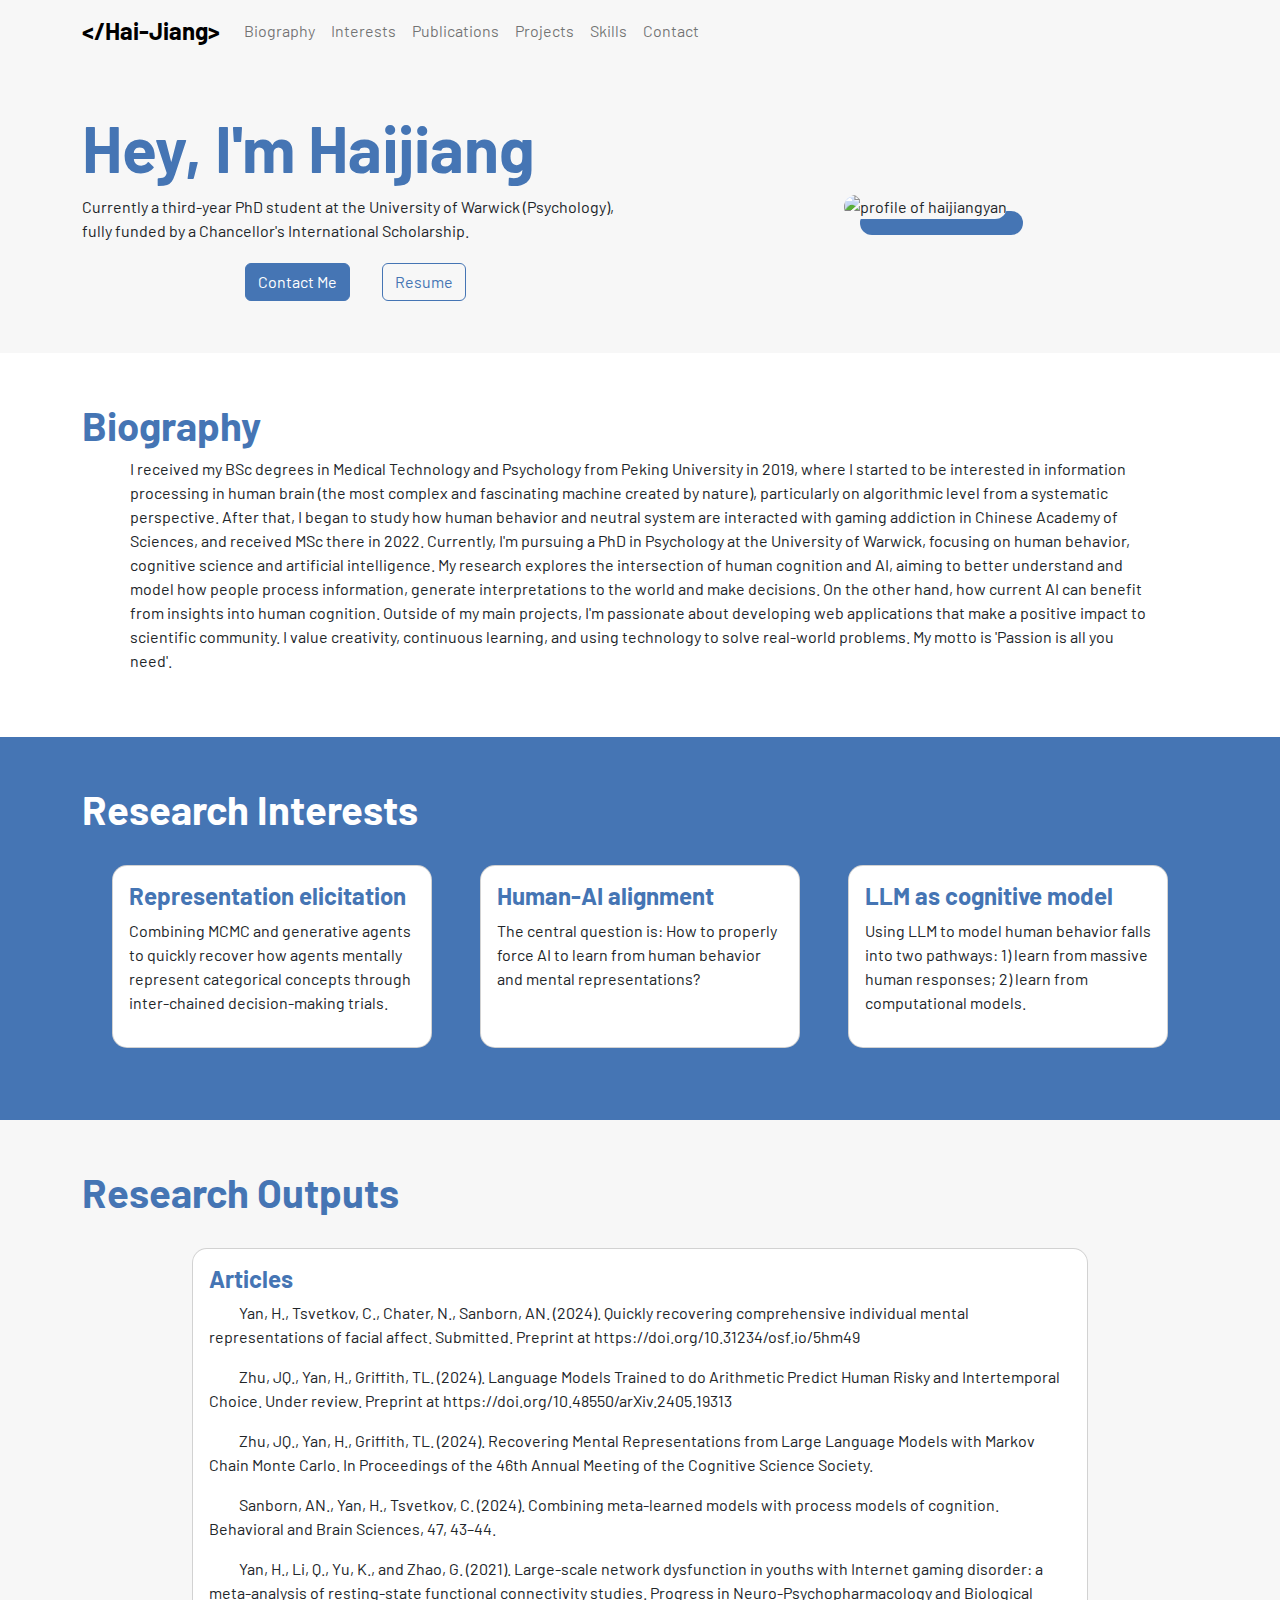
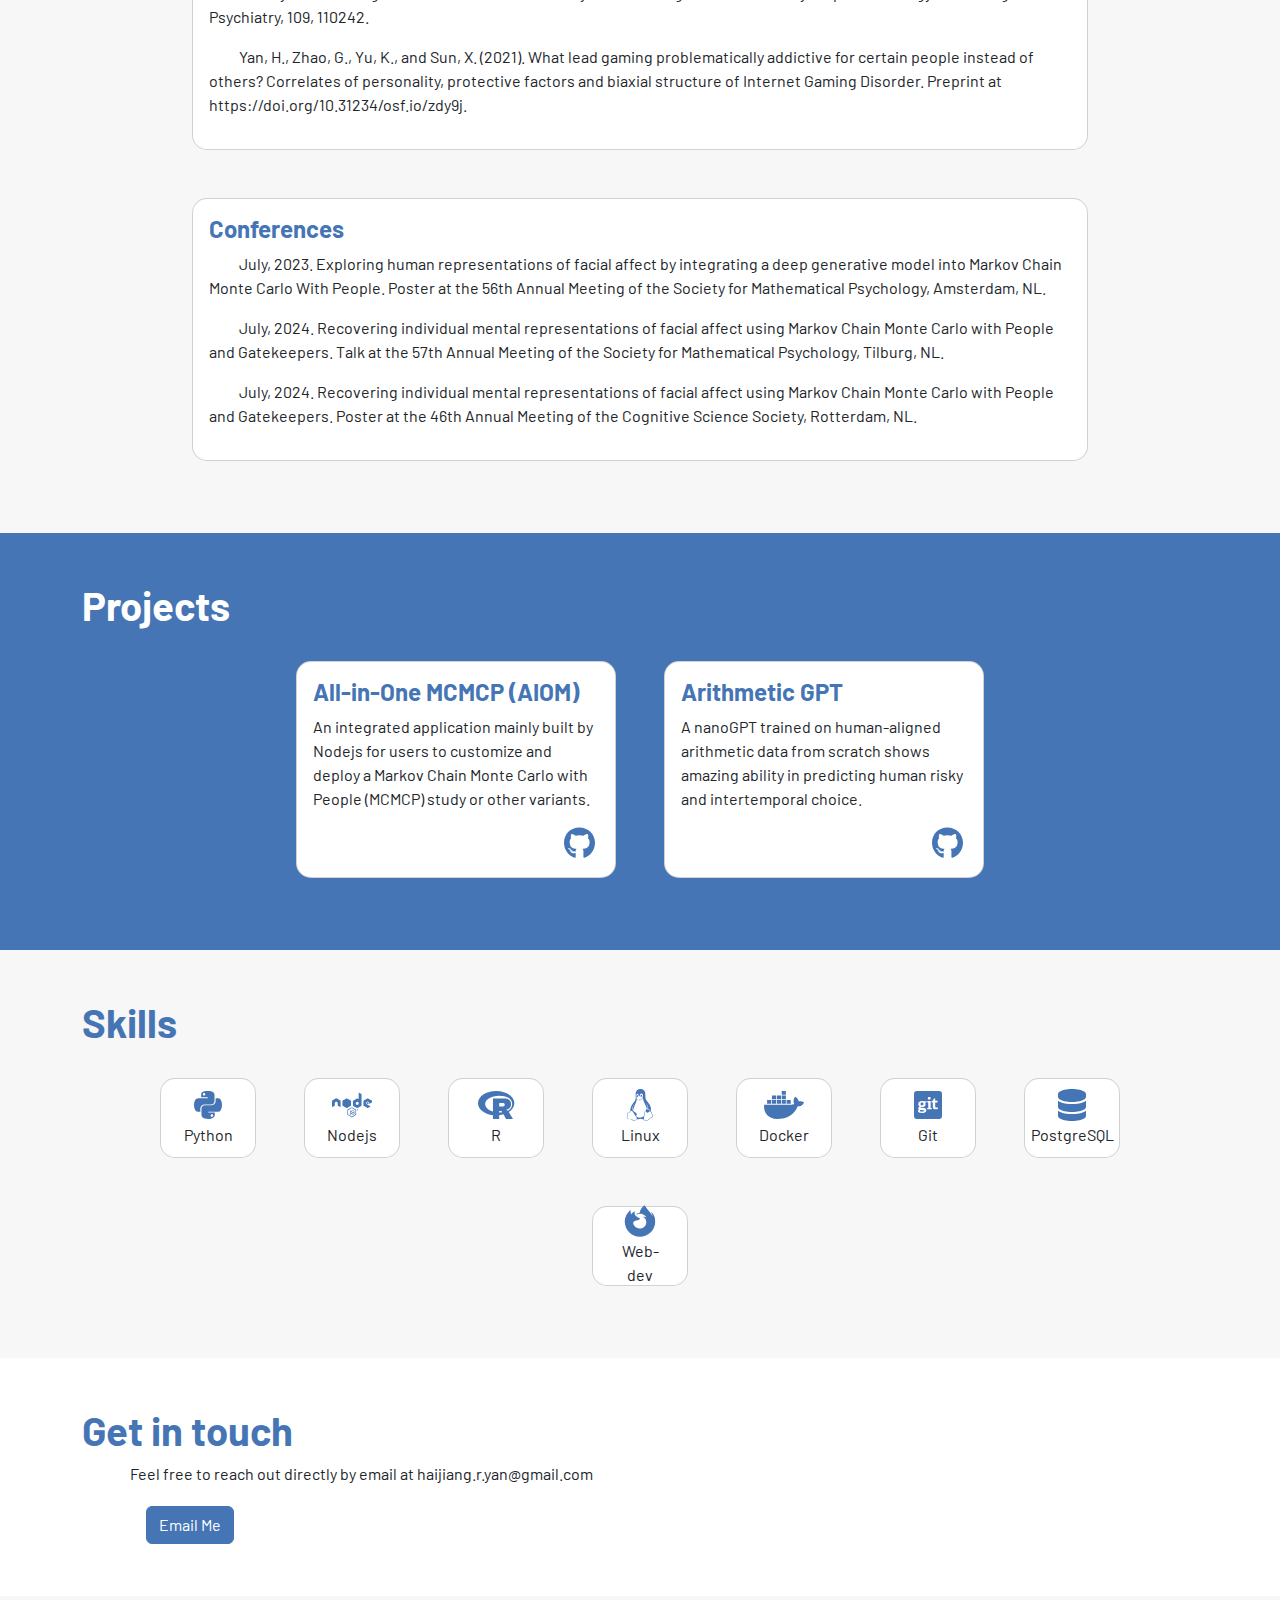
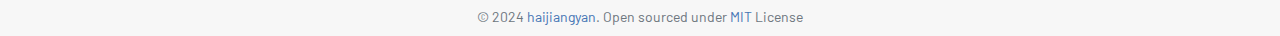
==== commit 8c05d9df: "Updates" ====
--- a/index.html
+++ b/index.html
@@ -1 +1 @@
-<!DOCTYPE html><html><head><meta charSet="utf-8"/><meta name="viewport" content="width=device-width"/><title>Haijiang Yan | PhD Student</title><meta name="description" content="I create AIOM. I graduated from."/><meta property="og:title" content="Haijiang Yan | PhD Student"/><meta property="og:description" content="I create AIOM. I graduated from."/><meta property="og:image" content="/_next/static/media/profile.936b8478.png"/><meta property="og:type" content="website"/><meta name="next-head-count" content="8"/><link rel="preload" href="/_next/static/css/673ebc16d01c8136.css" as="style"/><link rel="stylesheet" href="/_next/static/css/673ebc16d01c8136.css" data-n-g=""/><noscript data-n-css=""></noscript><script defer="" nomodule="" src="/_next/static/chunks/polyfills-c67a75d1b6f99dc8.js"></script><script src="/_next/static/chunks/webpack-69bfa6990bb9e155.js" defer=""></script><script src="/_next/static/chunks/framework-7dc8a65f4a0cda33.js" defer=""></script><script src="/_next/static/chunks/main-84ef8f6faac559d3.js" defer=""></script><script src="/_next/static/chunks/pages/_app-29bc13de28cf3fe8.js" defer=""></script><script src="/_next/static/chunks/2cca2479-049829e7895d8a4a.js" defer=""></script><script src="/_next/static/chunks/574-2538001f65255a58.js" defer=""></script><script src="/_next/static/chunks/603-ee7dd379760e349b.js" defer=""></script><script src="/_next/static/chunks/pages/index-d32a57809bb4a1c6.js" defer=""></script><script src="/_next/static/vEE4G8WQoJ0iZ_8IXqTdw/_buildManifest.js" defer=""></script><script src="/_next/static/vEE4G8WQoJ0iZ_8IXqTdw/_ssgManifest.js" defer=""></script></head><body><div id="__next"><nav class="navbar navbar-expand-sm navbar-light bg-secondary"><div class="container"><a class="navbar-brand" href="/"><span class="">Haijiang</span></a><button class="custom-toggler navbar-toggler" type="button" data-toggle="collapse" data-target="#navbarsExample09" aria-controls="navbarsExample09" aria-expanded="false" aria-label="Toggle navigation"><span class="navbar-toggler-icon"></span></button><div class="collapse navbar-collapse" id="navbarsExample09"><div class="navbar-nav"><a class="nav-link" href="/#about">About</a><a class="nav-link" href="/#projects">Projects</a><a class="nav-link" href="/#contact">Contact</a><a class="nav-link" href="/links">Links</a><a class="nav-link" href="https://medium.com/">Blog</a></div></div></div></nav><div class="bg-secondary py-5 px-5"><div class="container"><div class=" row align-items-center"><div class="col-sm-6"><h1 class="text-primary fw-bold display-3">Hey, I&#x27;m Haijiang</h1><p>A third-year PhD student at the University of Warwick.</p><div class="text-center"><a class="btn btn-primary my-1 mx-3" href="/#contact">Contact Me</a><a target="_blank" rel="noreferrer" class="btn btn-outline-primary my-1 mx-3" href="https://drive.google.com/file/d/1PbCfOan4GACZHemWUQZ1PwE-jYdUY3vS/view?usp=sharing">Resume</a></div></div><div class="col-sm-6 text-center"><img class="img-fluid my-3 card-image" width="250" height="250" src="/_next/static/media/profile.936b8478.png" alt="profile of haijiangyan"/></div></div></div></div><div id="about" class="bg-white py-5 px-5"><div class="container"><h1 class="text-primary fw-bold">Biography</h1><div class="px-sm-5"><p>I graduated from ...</p></div></div></div><div id="skills" class="bg-secondary py-5 px-5"><div class="container"><h1 class="text-primary fw-bold">What I do</h1><div class="d-flex flex-row flex-wrap justify-content-center"><div class="card py-3 px-3 mx-sm-4 my-4 card-work" style="width:20rem"><h4 class="text-primary">Mobile App Development</h4><p class="text-dark">I create pixel perfect iOS and Andriod apps using Flutter.</p><div class="text-end"></div></div><div class="card py-3 px-3 mx-sm-4 my-4 card-work" style="width:20rem"><h4 class="text-primary">Web Development</h4><p class="text-dark">I create responsive static websites using Reactjs.</p><div class="text-end"></div></div></div></div></div><div id="projects" class="bg-primary py-5 px-5"><div class="container"><h1 class="text-light fw-bold">Projects</h1><div class="d-flex flex-row flex-wrap justify-content-center"><div class="card py-3 px-3 mx-sm-4 my-4 card-work" style="width:20rem"><h4 class="text-primary">StarBook</h4><p class="text-dark">A digital diary and mood tracking app that helps you in keeping track of your mood and productivity throughout the month/year.</p><div class="text-end"><a target="_blank" rel="noreferrer" href="https://apps/id1552418289"><svg aria-hidden="true" focusable="false" data-prefix="fab" data-icon="app-store" class="svg-inline--fa fa-app-store fa-2x icon-style mx-1" role="img" xmlns="http://www.w3.org/2000/svg" viewBox="0 0 512 512"><path fill="currentColor" d="M255.9 120.9l9.1-15.7c5.6-9.8 18.1-13.1 27.9-7.5 9.8 5.6 13.1 18.1 7.5 27.9l-87.5 151.5h63.3c20.5 0 32 24.1 23.1 40.8H113.8c-11.3 0-20.4-9.1-20.4-20.4 0-11.3 9.1-20.4 20.4-20.4h52l66.6-115.4-20.8-36.1c-5.6-9.8-2.3-22.2 7.5-27.9 9.8-5.6 22.2-2.3 27.9 7.5l8.9 15.7zm-78.7 218l-19.6 34c-5.6 9.8-18.1 13.1-27.9 7.5-9.8-5.6-13.1-18.1-7.5-27.9l14.6-25.2c16.4-5.1 29.8-1.2 40.4 11.6zm168.9-61.7h53.1c11.3 0 20.4 9.1 20.4 20.4 0 11.3-9.1 20.4-20.4 20.4h-29.5l19.9 34.5c5.6 9.8 2.3 22.2-7.5 27.9-9.8 5.6-22.2 2.3-27.9-7.5-33.5-58.1-58.7-101.6-75.4-130.6-17.1-29.5-4.9-59.1 7.2-69.1 13.4 23 33.4 57.7 60.1 104zM256 8C119 8 8 119 8 256s111 248 248 248 248-111 248-248S393 8 256 8zm216 248c0 118.7-96.1 216-216 216-118.7 0-216-96.1-216-216 0-118.7 96.1-216 216-216 118.7 0 216 96.1 216 216z"></path></svg></a><a target="_blank" rel="noreferrer" href="https://githr_book"><svg aria-hidden="true" focusable="false" data-prefix="fab" data-icon="github" class="svg-inline--fa fa-github fa-2x icon-style mx-1" role="img" xmlns="http://www.w3.org/2000/svg" viewBox="0 0 496 512"><path fill="currentColor" d="M165.9 397.4c0 2-2.3 3.6-5.2 3.6-3.3.3-5.6-1.3-5.6-3.6 0-2 2.3-3.6 5.2-3.6 3-.3 5.6 1.3 5.6 3.6zm-31.1-4.5c-.7 2 1.3 4.3 4.3 4.9 2.6 1 5.6 0 6.2-2s-1.3-4.3-4.3-5.2c-2.6-.7-5.5.3-6.2 2.3zm44.2-1.7c-2.9.7-4.9 2.6-4.6 4.9.3 2 2.9 3.3 5.9 2.6 2.9-.7 4.9-2.6 4.6-4.6-.3-1.9-3-3.2-5.9-2.9zM244.8 8C106.1 8 0 113.3 0 252c0 110.9 69.8 205.8 169.5 239.2 12.8 2.3 17.3-5.6 17.3-12.1 0-6.2-.3-40.4-.3-61.4 0 0-70 15-84.7-29.8 0 0-11.4-29.1-27.8-36.6 0 0-22.9-15.7 1.6-15.4 0 0 24.9 2 38.6 25.8 21.9 38.6 58.6 27.5 72.9 20.9 2.3-16 8.8-27.1 16-33.7-55.9-6.2-112.3-14.3-112.3-110.5 0-27.5 7.6-41.3 23.6-58.9-2.6-6.5-11.1-33.3 2.6-67.9 20.9-6.5 69 27 69 27 20-5.6 41.5-8.5 62.8-8.5s42.8 2.9 62.8 8.5c0 0 48.1-33.6 69-27 13.7 34.7 5.2 61.4 2.6 67.9 16 17.7 25.8 31.5 25.8 58.9 0 96.5-58.9 104.2-114.8 110.5 9.2 7.9 17 22.9 17 46.4 0 33.7-.3 75.4-.3 83.6 0 6.5 4.6 14.4 17.3 12.1C428.2 457.8 496 362.9 496 252 496 113.3 383.5 8 244.8 8zM97.2 352.9c-1.3 1-1 3.3.7 5.2 1.6 1.6 3.9 2.3 5.2 1 1.3-1 1-3.3-.7-5.2-1.6-1.6-3.9-2.3-5.2-1zm-10.8-8.1c-.7 1.3.3 2.9 2.3 3.9 1.6 1 3.6.7 4.3-.7.7-1.3-.3-2.9-2.3-3.9-2-.6-3.6-.3-4.3.7zm32.4 35.6c-1.6 1.3-1 4.3 1.3 6.2 2.3 2.3 5.2 2.6 6.5 1 1.3-1.3.7-4.3-1.3-6.2-2.2-2.3-5.2-2.6-6.5-1zm-11.4-14.7c-1.6 1-1.6 3.6 0 5.9 1.6 2.3 4.3 3.3 5.6 2.3 1.6-1.3 1.6-3.9 0-6.2-1.4-2.3-4-3.3-5.6-2z"></path></svg></a></div></div><div class="card py-3 px-3 mx-sm-4 my-4 card-work" style="width:20rem"><h4 class="text-primary">QuranTalk</h4><p class="text-dark">An emotional well being and mental health app. The app helps people to navigate their emotions in the light of the Quran.</p><div class="text-end"><a target="_blank" rel="noreferrer" href="https://apps.id1563425149"><svg aria-hidden="true" focusable="false" data-prefix="fab" data-icon="app-store" class="svg-inline--fa fa-app-store fa-2x icon-style mx-1" role="img" xmlns="http://www.w3.org/2000/svg" viewBox="0 0 512 512"><path fill="currentColor" d="M255.9 120.9l9.1-15.7c5.6-9.8 18.1-13.1 27.9-7.5 9.8 5.6 13.1 18.1 7.5 27.9l-87.5 151.5h63.3c20.5 0 32 24.1 23.1 40.8H113.8c-11.3 0-20.4-9.1-20.4-20.4 0-11.3 9.1-20.4 20.4-20.4h52l66.6-115.4-20.8-36.1c-5.6-9.8-2.3-22.2 7.5-27.9 9.8-5.6 22.2-2.3 27.9 7.5l8.9 15.7zm-78.7 218l-19.6 34c-5.6 9.8-18.1 13.1-27.9 7.5-9.8-5.6-13.1-18.1-7.5-27.9l14.6-25.2c16.4-5.1 29.8-1.2 40.4 11.6zm168.9-61.7h53.1c11.3 0 20.4 9.1 20.4 20.4 0 11.3-9.1 20.4-20.4 20.4h-29.5l19.9 34.5c5.6 9.8 2.3 22.2-7.5 27.9-9.8 5.6-22.2 2.3-27.9-7.5-33.5-58.1-58.7-101.6-75.4-130.6-17.1-29.5-4.9-59.1 7.2-69.1 13.4 23 33.4 57.7 60.1 104zM256 8C119 8 8 119 8 256s111 248 248 248 248-111 248-248S393 8 256 8zm216 248c0 118.7-96.1 216-216 216-118.7 0-216-96.1-216-216 0-118.7 96.1-216 216-216 118.7 0 216 96.1 216 216z"></path></svg></a><a target="_blank" rel="noreferrer" href="https://play.goquran_talk"><svg aria-hidden="true" focusable="false" data-prefix="fab" data-icon="google-play" class="svg-inline--fa fa-google-play fa-2x icon-style mx-1" role="img" xmlns="http://www.w3.org/2000/svg" viewBox="0 0 512 512"><path fill="currentColor" d="M325.3 234.3L104.6 13l280.8 161.2-60.1 60.1zM47 0C34 6.8 25.3 19.2 25.3 35.3v441.3c0 16.1 8.7 28.5 21.7 35.3l256.6-256L47 0zm425.2 225.6l-58.9-34.1-65.7 64.5 65.7 64.5 60.1-34.1c18-14.3 18-46.5-1.2-60.8zM104.6 499l280.8-161.2-60.1-60.1L104.6 499z"></path></svg></a></div></div><div class="card py-3 px-3 mx-sm-4 my-4 card-work" style="width:20rem"><h4 class="text-primary">Portfolio</h4><p class="text-dark">A portfolio website template that helps you showcase your work, projects and skills as a software developer or freelancer.</p><div class="text-end"><a target="_blank" rel="noreferrer" href="https://github.com/haijiangyan/portfolio"><svg aria-hidden="true" focusable="false" data-prefix="fab" data-icon="github" class="svg-inline--fa fa-github fa-2x icon-style mx-1" role="img" xmlns="http://www.w3.org/2000/svg" viewBox="0 0 496 512"><path fill="currentColor" d="M165.9 397.4c0 2-2.3 3.6-5.2 3.6-3.3.3-5.6-1.3-5.6-3.6 0-2 2.3-3.6 5.2-3.6 3-.3 5.6 1.3 5.6 3.6zm-31.1-4.5c-.7 2 1.3 4.3 4.3 4.9 2.6 1 5.6 0 6.2-2s-1.3-4.3-4.3-5.2c-2.6-.7-5.5.3-6.2 2.3zm44.2-1.7c-2.9.7-4.9 2.6-4.6 4.9.3 2 2.9 3.3 5.9 2.6 2.9-.7 4.9-2.6 4.6-4.6-.3-1.9-3-3.2-5.9-2.9zM244.8 8C106.1 8 0 113.3 0 252c0 110.9 69.8 205.8 169.5 239.2 12.8 2.3 17.3-5.6 17.3-12.1 0-6.2-.3-40.4-.3-61.4 0 0-70 15-84.7-29.8 0 0-11.4-29.1-27.8-36.6 0 0-22.9-15.7 1.6-15.4 0 0 24.9 2 38.6 25.8 21.9 38.6 58.6 27.5 72.9 20.9 2.3-16 8.8-27.1 16-33.7-55.9-6.2-112.3-14.3-112.3-110.5 0-27.5 7.6-41.3 23.6-58.9-2.6-6.5-11.1-33.3 2.6-67.9 20.9-6.5 69 27 69 27 20-5.6 41.5-8.5 62.8-8.5s42.8 2.9 62.8 8.5c0 0 48.1-33.6 69-27 13.7 34.7 5.2 61.4 2.6 67.9 16 17.7 25.8 31.5 25.8 58.9 0 96.5-58.9 104.2-114.8 110.5 9.2 7.9 17 22.9 17 46.4 0 33.7-.3 75.4-.3 83.6 0 6.5 4.6 14.4 17.3 12.1C428.2 457.8 496 362.9 496 252 496 113.3 383.5 8 244.8 8zM97.2 352.9c-1.3 1-1 3.3.7 5.2 1.6 1.6 3.9 2.3 5.2 1 1.3-1 1-3.3-.7-5.2-1.6-1.6-3.9-2.3-5.2-1zm-10.8-8.1c-.7 1.3.3 2.9 2.3 3.9 1.6 1 3.6.7 4.3-.7.7-1.3-.3-2.9-2.3-3.9-2-.6-3.6-.3-4.3.7zm32.4 35.6c-1.6 1.3-1 4.3 1.3 6.2 2.3 2.3 5.2 2.6 6.5 1 1.3-1.3.7-4.3-1.3-6.2-2.2-2.3-5.2-2.6-6.5-1zm-11.4-14.7c-1.6 1-1.6 3.6 0 5.9 1.6 2.3 4.3 3.3 5.6 2.3 1.6-1.3 1.6-3.9 0-6.2-1.4-2.3-4-3.3-5.6-2z"></path></svg></a></div></div></div></div></div><div id="contact" class="bg-white py-5 px-5"><div class="container"><h1 class="text-primary fw-bold">Get in touch</h1><div class="px-sm-5"><p>Coffee Chat! Please do not hesitate to schedule a meeting. Alternatively, feel free to reach out directly by email at hashirshoaeb@gmail.com.</p><div class=""><a class="btn btn-primary my-1 mx-3" href="mailto:haijiang.r.yan@gmail.com">Email Me</a><a class="btn btn-outline-primary my-1 mx-3" href="https://">Schedule Meeting</a></div></div></div></div><footer class="bg-secondary text-center py-2 px-5"><div class="container text-muted"><small>© 2024 <!-- --> <a href="https://github.com/haijiangyan">haijiangyan</a>. Open sourced under <!-- --> <a href="https://github.com/haijiangyan/portfolio/blob/main/LICENSE">MIT</a> <!-- --> License</small></div></footer></div><script id="__NEXT_DATA__" type="application/json">{"props":{"pageProps":{}},"page":"/","query":{},"buildId":"vEE4G8WQoJ0iZ_8IXqTdw","nextExport":true,"autoExport":true,"isFallback":false,"scriptLoader":[]}</script></body></html>+<!DOCTYPE html><html><head><meta charSet="utf-8"/><meta name="viewport" content="width=device-width"/><title>Haijiang-Yan</title><meta name="description" content="I create AIOM. I graduated from."/><meta property="og:title" content="Haijiang-Yan"/><meta property="og:description" content="I create AIOM. I graduated from."/><meta property="og:image" content="/_next/static/media/profile.936b8478.png"/><meta property="og:type" content="website"/><meta name="next-head-count" content="8"/><link rel="preload" href="/_next/static/css/8a18aef00b7c4f56.css" as="style"/><link rel="stylesheet" href="/_next/static/css/8a18aef00b7c4f56.css" data-n-g=""/><noscript data-n-css=""></noscript><script defer="" nomodule="" src="/_next/static/chunks/polyfills-c67a75d1b6f99dc8.js"></script><script src="/_next/static/chunks/webpack-69bfa6990bb9e155.js" defer=""></script><script src="/_next/static/chunks/framework-7dc8a65f4a0cda33.js" defer=""></script><script src="/_next/static/chunks/main-84ef8f6faac559d3.js" defer=""></script><script src="/_next/static/chunks/pages/_app-29bc13de28cf3fe8.js" defer=""></script><script src="/_next/static/chunks/c16184b3-7494cb60fdbff6da.js" defer=""></script><script src="/_next/static/chunks/2cca2479-4c7a84370944326a.js" defer=""></script><script src="/_next/static/chunks/574-2538001f65255a58.js" defer=""></script><script src="/_next/static/chunks/603-ee7dd379760e349b.js" defer=""></script><script src="/_next/static/chunks/pages/index-b173e701077a5610.js" defer=""></script><script src="/_next/static/Cc0rdf7lMRVBkeFL3mMzI/_buildManifest.js" defer=""></script><script src="/_next/static/Cc0rdf7lMRVBkeFL3mMzI/_ssgManifest.js" defer=""></script></head><body><div id="__next"><nav class="navbar navbar-expand-sm navbar-light bg-secondary"><div class="container"><a class="navbar-brand" href="/"><span class="">&lt;/Hai-Jiang&gt;</span></a><button class="custom-toggler navbar-toggler" type="button" data-toggle="collapse" data-target="#navbarsExample09" aria-controls="navbarsExample09" aria-expanded="false" aria-label="Toggle navigation"><span class="navbar-toggler-icon"></span></button><div class="collapse navbar-collapse" id="navbarsExample09"><div class="navbar-nav"><a class="nav-link" href="/#bio">Biography</a><a class="nav-link" href="/#interests">Interests</a><a class="nav-link" href="/#outputs">Publications</a><a class="nav-link" href="/#projects">Projects</a><a class="nav-link" href="/#skills">Skills</a><a class="nav-link" href="/#contact">Contact</a></div></div></div></nav><div class="bg-secondary py-5 px-5"><div class="container"><div class=" row align-items-center"><div class="col-sm-6"><h1 class="text-primary fw-bold display-3">Hey, I&#x27;m Haijiang</h1><p>Currently a third-year PhD student at the University of Warwick (Psychology), fully funded by a Chancellor&#x27;s International Scholarship.</p><div class="text-center"><a class="btn btn-primary my-1 mx-3" href="/#contact">Contact Me</a><a target="_blank" rel="noreferrer" class="btn btn-outline-primary my-1 mx-3" href="https://drive.google.com/file/d/1PbCfOan4GACZHemWUQZ1PwE-jYdUY3vS/view?usp=sharing">Resume</a></div></div><div class="col-sm-6 text-center"><img class="img-fluid my-3 card-image" width="250" height="250" src="/_next/static/media/profile.936b8478.png" alt="profile of haijiangyan"/></div></div></div></div><div id="bio" class="bg-white py-5 px-5"><div class="container"><h1 class="text-primary fw-bold">Biography</h1><div class="px-sm-5"><p>I received my BSc degrees in Medical Technology and Psychology from Peking University in 2019, where I started to be interested in information processing in human brain (the most complex and fascinating machine created by nature), particularly on algorithmic level from a systematic perspective. After that, I began to study how human behavior and neutral system are interacted with gaming addiction in Chinese Academy of Sciences, and received MSc there in 2022. Currently, I&#x27;m pursuing a PhD in Psychology at the University of Warwick, focusing on human behavior, cognitive science and artificial intelligence. My research explores the intersection of human cognition and AI, aiming to better understand and model how people process information, generate interpretations to the world and make decisions. On the other hand, how current AI can benefit from insights into human cognition. Outside of my main projects, I&#x27;m passionate about developing web applications that make a positive impact to scientific community. I value creativity, continuous learning, and using technology to solve real-world problems. My motto is &#x27;Passion is all you need&#x27;.</p></div></div></div><div id="interests" class="bg-primary py-5 px-5"><div class="container"><h1 class="text-light fw-bold">Research Interests</h1><div class="d-flex flex-row flex-wrap justify-content-center"><div class="card py-3 px-3 mx-sm-4 my-4 card-work" style="width:20rem"><h4 class="text-primary fw-bold">Representation elicitation</h4><p class="text-dark">Combining MCMC and generative agents to quickly recover how agents mentally represent categorical concepts through inter-chained decision-making trials.</p><div class="text-end"></div></div><div class="card py-3 px-3 mx-sm-4 my-4 card-work" style="width:20rem"><h4 class="text-primary fw-bold">Human-AI alignment</h4><p class="text-dark">The central question is: How to properly force AI to learn from human behavior and mental representations?</p><div class="text-end"></div></div><div class="card py-3 px-3 mx-sm-4 my-4 card-work" style="width:20rem"><h4 class="text-primary fw-bold">LLM as cognitive model</h4><p class="text-dark">Using LLM to model human behavior falls into two pathways: 1) learn from massive human responses; 2) learn from computational models.</p><div class="text-end"></div></div></div></div></div><div id="outputs" class="bg-secondary py-5 px-5"><div class="container"><h1 class="text-primary fw-bold">Research Outputs</h1><div class="d-flex flex-row flex-wrap justify-content-center"><div class="card py-3 px-3 mx-sm-4 my-4 card-work" style="width:70vw"><h4 class="text-primary fw-bold">Articles</h4><p class="text-dark indented">Yan, H., Tsvetkov, C., Chater, N., Sanborn, AN. (2024). Quickly recovering comprehensive individual mental representations of facial affect. Submitted. Preprint at https://doi.org/10.31234/osf.io/5hm49</p><p class="text-dark indented">Zhu, JQ., Yan, H., Griffith, TL. (2024). Language Models Trained to do Arithmetic Predict Human Risky and Intertemporal Choice. Under review. Preprint at https://doi.org/10.48550/arXiv.2405.19313</p><p class="text-dark indented">Zhu, JQ., Yan, H., Griffith, TL. (2024). Recovering Mental Representations from Large Language Models with Markov Chain Monte Carlo. In Proceedings of the 46th Annual Meeting of the Cognitive Science Society.</p><p class="text-dark indented">Sanborn, AN., Yan, H., Tsvetkov, C. (2024). Combining meta-learned models with process models of cognition. Behavioral and Brain Sciences, 47, 43–44.</p><p class="text-dark indented">Yan, H., Li, Q., Yu, K., and Zhao, G. (2021). Large-scale network dysfunction in youths with Internet gaming disorder: a meta-analysis of resting-state functional connectivity studies. Progress in Neuro-Psychopharmacology and Biological Psychiatry, 109, 110242.</p><p class="text-dark indented">Yan, H., Zhao, G., Yu, K., and Sun, X. (2021). What lead gaming problematically addictive for certain people instead of others? Correlates of personality, protective factors and biaxial structure of Internet Gaming Disorder. Preprint at https://doi.org/10.31234/osf.io/zdy9j.</p><div class="text-end"></div></div><div class="card py-3 px-3 mx-sm-4 my-4 card-work" style="width:70vw"><h4 class="text-primary fw-bold">Conferences</h4><p class="text-dark indented">July, 2023. Exploring human representations of facial affect by integrating a deep generative model into Markov Chain Monte Carlo With People. Poster at the 56th Annual Meeting of the Society for Mathematical Psychology, Amsterdam, NL.</p><p class="text-dark indented">July, 2024. Recovering individual mental representations of facial affect using Markov Chain Monte Carlo with People and Gatekeepers. Talk at the 57th Annual Meeting of the Society for Mathematical Psychology, Tilburg, NL.</p><p class="text-dark indented">July, 2024. Recovering individual mental representations of facial affect using Markov Chain Monte Carlo with People and Gatekeepers. Poster at the 46th Annual Meeting of the Cognitive Science Society, Rotterdam, NL.</p><div class="text-end"></div></div></div></div></div><div id="projects" class="bg-primary py-5 px-5"><div class="container"><h1 class="text-light fw-bold">Projects</h1><div class="d-flex flex-row flex-wrap justify-content-center"><div class="card py-3 px-3 mx-sm-4 my-4 card-work" style="width:20rem"><h4 class="text-primary fw-bold">All-in-One MCMCP (AIOM)</h4><p class="text-dark">An integrated application mainly built by Nodejs for users to customize and deploy a Markov Chain Monte Carlo with People (MCMCP) study or other variants.</p><div class="text-end"><a target="_blank" rel="noreferrer" href="https://github.com/HaijiangYan/AIOM"><svg aria-hidden="true" focusable="false" data-prefix="fab" data-icon="github" class="svg-inline--fa fa-github fa-2x icon-style mx-1" role="img" xmlns="http://www.w3.org/2000/svg" viewBox="0 0 496 512"><path fill="currentColor" d="M165.9 397.4c0 2-2.3 3.6-5.2 3.6-3.3.3-5.6-1.3-5.6-3.6 0-2 2.3-3.6 5.2-3.6 3-.3 5.6 1.3 5.6 3.6zm-31.1-4.5c-.7 2 1.3 4.3 4.3 4.9 2.6 1 5.6 0 6.2-2s-1.3-4.3-4.3-5.2c-2.6-.7-5.5.3-6.2 2.3zm44.2-1.7c-2.9.7-4.9 2.6-4.6 4.9.3 2 2.9 3.3 5.9 2.6 2.9-.7 4.9-2.6 4.6-4.6-.3-1.9-3-3.2-5.9-2.9zM244.8 8C106.1 8 0 113.3 0 252c0 110.9 69.8 205.8 169.5 239.2 12.8 2.3 17.3-5.6 17.3-12.1 0-6.2-.3-40.4-.3-61.4 0 0-70 15-84.7-29.8 0 0-11.4-29.1-27.8-36.6 0 0-22.9-15.7 1.6-15.4 0 0 24.9 2 38.6 25.8 21.9 38.6 58.6 27.5 72.9 20.9 2.3-16 8.8-27.1 16-33.7-55.9-6.2-112.3-14.3-112.3-110.5 0-27.5 7.6-41.3 23.6-58.9-2.6-6.5-11.1-33.3 2.6-67.9 20.9-6.5 69 27 69 27 20-5.6 41.5-8.5 62.8-8.5s42.8 2.9 62.8 8.5c0 0 48.1-33.6 69-27 13.7 34.7 5.2 61.4 2.6 67.9 16 17.7 25.8 31.5 25.8 58.9 0 96.5-58.9 104.2-114.8 110.5 9.2 7.9 17 22.9 17 46.4 0 33.7-.3 75.4-.3 83.6 0 6.5 4.6 14.4 17.3 12.1C428.2 457.8 496 362.9 496 252 496 113.3 383.5 8 244.8 8zM97.2 352.9c-1.3 1-1 3.3.7 5.2 1.6 1.6 3.9 2.3 5.2 1 1.3-1 1-3.3-.7-5.2-1.6-1.6-3.9-2.3-5.2-1zm-10.8-8.1c-.7 1.3.3 2.9 2.3 3.9 1.6 1 3.6.7 4.3-.7.7-1.3-.3-2.9-2.3-3.9-2-.6-3.6-.3-4.3.7zm32.4 35.6c-1.6 1.3-1 4.3 1.3 6.2 2.3 2.3 5.2 2.6 6.5 1 1.3-1.3.7-4.3-1.3-6.2-2.2-2.3-5.2-2.6-6.5-1zm-11.4-14.7c-1.6 1-1.6 3.6 0 5.9 1.6 2.3 4.3 3.3 5.6 2.3 1.6-1.3 1.6-3.9 0-6.2-1.4-2.3-4-3.3-5.6-2z"></path></svg></a></div></div><div class="card py-3 px-3 mx-sm-4 my-4 card-work" style="width:20rem"><h4 class="text-primary fw-bold">Arithmetic GPT</h4><p class="text-dark">A nanoGPT trained on human-aligned arithmetic data from scratch shows amazing ability in predicting human risky and intertemporal choice.</p><div class="text-end"><a target="_blank" rel="noreferrer" href="https://github.com/HaijiangYan/arithmetic-nanoGPT"><svg aria-hidden="true" focusable="false" data-prefix="fab" data-icon="github" class="svg-inline--fa fa-github fa-2x icon-style mx-1" role="img" xmlns="http://www.w3.org/2000/svg" viewBox="0 0 496 512"><path fill="currentColor" d="M165.9 397.4c0 2-2.3 3.6-5.2 3.6-3.3.3-5.6-1.3-5.6-3.6 0-2 2.3-3.6 5.2-3.6 3-.3 5.6 1.3 5.6 3.6zm-31.1-4.5c-.7 2 1.3 4.3 4.3 4.9 2.6 1 5.6 0 6.2-2s-1.3-4.3-4.3-5.2c-2.6-.7-5.5.3-6.2 2.3zm44.2-1.7c-2.9.7-4.9 2.6-4.6 4.9.3 2 2.9 3.3 5.9 2.6 2.9-.7 4.9-2.6 4.6-4.6-.3-1.9-3-3.2-5.9-2.9zM244.8 8C106.1 8 0 113.3 0 252c0 110.9 69.8 205.8 169.5 239.2 12.8 2.3 17.3-5.6 17.3-12.1 0-6.2-.3-40.4-.3-61.4 0 0-70 15-84.7-29.8 0 0-11.4-29.1-27.8-36.6 0 0-22.9-15.7 1.6-15.4 0 0 24.9 2 38.6 25.8 21.9 38.6 58.6 27.5 72.9 20.9 2.3-16 8.8-27.1 16-33.7-55.9-6.2-112.3-14.3-112.3-110.5 0-27.5 7.6-41.3 23.6-58.9-2.6-6.5-11.1-33.3 2.6-67.9 20.9-6.5 69 27 69 27 20-5.6 41.5-8.5 62.8-8.5s42.8 2.9 62.8 8.5c0 0 48.1-33.6 69-27 13.7 34.7 5.2 61.4 2.6 67.9 16 17.7 25.8 31.5 25.8 58.9 0 96.5-58.9 104.2-114.8 110.5 9.2 7.9 17 22.9 17 46.4 0 33.7-.3 75.4-.3 83.6 0 6.5 4.6 14.4 17.3 12.1C428.2 457.8 496 362.9 496 252 496 113.3 383.5 8 244.8 8zM97.2 352.9c-1.3 1-1 3.3.7 5.2 1.6 1.6 3.9 2.3 5.2 1 1.3-1 1-3.3-.7-5.2-1.6-1.6-3.9-2.3-5.2-1zm-10.8-8.1c-.7 1.3.3 2.9 2.3 3.9 1.6 1 3.6.7 4.3-.7.7-1.3-.3-2.9-2.3-3.9-2-.6-3.6-.3-4.3.7zm32.4 35.6c-1.6 1.3-1 4.3 1.3 6.2 2.3 2.3 5.2 2.6 6.5 1 1.3-1.3.7-4.3-1.3-6.2-2.2-2.3-5.2-2.6-6.5-1zm-11.4-14.7c-1.6 1-1.6 3.6 0 5.9 1.6 2.3 4.3 3.3 5.6 2.3 1.6-1.3 1.6-3.9 0-6.2-1.4-2.3-4-3.3-5.6-2z"></path></svg></a></div></div></div></div></div><div id="skills" class="bg-secondary py-5 px-5"><div class="container"><h1 class="text-primary fw-bold">Skills</h1><div class="d-flex flex-row flex-wrap justify-content-center"><div class="card py-3 px-3 mx-sm-4 my-4 card-work" style="width:6rem;height:5rem;display:flex;flex-direction:column;align-items:center;justify-content:center;text-align:center"><p class="text-dark"></p><a target="_blank" rel="noreferrer"><svg aria-hidden="true" focusable="false" data-prefix="fab" data-icon="python" class="svg-inline--fa fa-python fa-2x icon-style mx-1" role="img" xmlns="http://www.w3.org/2000/svg" viewBox="0 0 448 512"><path fill="currentColor" d="M439.8 200.5c-7.7-30.9-22.3-54.2-53.4-54.2h-40.1v47.4c0 36.8-31.2 67.8-66.8 67.8H172.7c-29.2 0-53.4 25-53.4 54.3v101.8c0 29 25.2 46 53.4 54.3 33.8 9.9 66.3 11.7 106.8 0 26.9-7.8 53.4-23.5 53.4-54.3v-40.7H226.2v-13.6h160.2c31.1 0 42.6-21.7 53.4-54.2 11.2-33.5 10.7-65.7 0-108.6zM286.2 404c11.1 0 20.1 9.1 20.1 20.3 0 11.3-9 20.4-20.1 20.4-11 0-20.1-9.2-20.1-20.4.1-11.3 9.1-20.3 20.1-20.3zM167.8 248.1h106.8c29.7 0 53.4-24.5 53.4-54.3V91.9c0-29-24.4-50.7-53.4-55.6-35.8-5.9-74.7-5.6-106.8.1-45.2 8-53.4 24.7-53.4 55.6v40.7h106.9v13.6h-147c-31.1 0-58.3 18.7-66.8 54.2-9.8 40.7-10.2 66.1 0 108.6 7.6 31.6 25.7 54.2 56.8 54.2H101v-48.8c0-35.3 30.5-66.4 66.8-66.4zm-6.7-142.6c-11.1 0-20.1-9.1-20.1-20.3.1-11.3 9-20.4 20.1-20.4 11 0 20.1 9.2 20.1 20.4s-9 20.3-20.1 20.3z"></path></svg></a><p class="text-dark">Python</p><div class="text-end"></div></div><div class="card py-3 px-3 mx-sm-4 my-4 card-work" style="width:6rem;height:5rem;display:flex;flex-direction:column;align-items:center;justify-content:center;text-align:center"><p class="text-dark"></p><a target="_blank" rel="noreferrer"><svg aria-hidden="true" focusable="false" data-prefix="fab" data-icon="node" class="svg-inline--fa fa-node fa-2x icon-style mx-1" role="img" xmlns="http://www.w3.org/2000/svg" viewBox="0 0 640 512"><path fill="currentColor" d="M316.3 452c-2.1 0-4.2-.6-6.1-1.6L291 439c-2.9-1.6-1.5-2.2-.5-2.5 3.8-1.3 4.6-1.6 8.7-4 .4-.2 1-.1 1.4.1l14.8 8.8c.5.3 1.3.3 1.8 0L375 408c.5-.3.9-.9.9-1.6v-66.7c0-.7-.3-1.3-.9-1.6l-57.8-33.3c-.5-.3-1.2-.3-1.8 0l-57.8 33.3c-.6.3-.9 1-.9 1.6v66.7c0 .6.4 1.2.9 1.5l15.8 9.1c8.6 4.3 13.9-.8 13.9-5.8v-65.9c0-.9.7-1.7 1.7-1.7h7.3c.9 0 1.7.7 1.7 1.7v65.9c0 11.5-6.2 18-17.1 18-3.3 0-6 0-13.3-3.6l-15.2-8.7c-3.7-2.2-6.1-6.2-6.1-10.5v-66.7c0-4.3 2.3-8.4 6.1-10.5l57.8-33.4c3.7-2.1 8.5-2.1 12.1 0l57.8 33.4c3.7 2.2 6.1 6.2 6.1 10.5v66.7c0 4.3-2.3 8.4-6.1 10.5l-57.8 33.4c-1.7 1.1-3.8 1.7-6 1.7zm46.7-65.8c0-12.5-8.4-15.8-26.2-18.2-18-2.4-19.8-3.6-19.8-7.8 0-3.5 1.5-8.1 14.8-8.1 11.9 0 16.3 2.6 18.1 10.6.2.8.8 1.3 1.6 1.3h7.5c.5 0 .9-.2 1.2-.5.3-.4.5-.8.4-1.3-1.2-13.8-10.3-20.2-28.8-20.2-16.5 0-26.3 7-26.3 18.6 0 12.7 9.8 16.1 25.6 17.7 18.9 1.9 20.4 4.6 20.4 8.3 0 6.5-5.2 9.2-17.4 9.2-15.3 0-18.7-3.8-19.8-11.4-.1-.8-.8-1.4-1.7-1.4h-7.5c-.9 0-1.7.7-1.7 1.7 0 9.7 5.3 21.3 30.6 21.3 18.5 0 29-7.2 29-19.8zm54.5-50.1c0 6.1-5 11.1-11.1 11.1s-11.1-5-11.1-11.1c0-6.3 5.2-11.1 11.1-11.1 6-.1 11.1 4.8 11.1 11.1zm-1.8 0c0-5.2-4.2-9.3-9.4-9.3-5.1 0-9.3 4.1-9.3 9.3 0 5.2 4.2 9.4 9.3 9.4 5.2-.1 9.4-4.3 9.4-9.4zm-4.5 6.2h-2.6c-.1-.6-.5-3.8-.5-3.9-.2-.7-.4-1.1-1.3-1.1h-2.2v5h-2.4v-12.5h4.3c1.5 0 4.4 0 4.4 3.3 0 2.3-1.5 2.8-2.4 3.1 1.7.1 1.8 1.2 2.1 2.8.1 1 .3 2.7.6 3.3zm-2.8-8.8c0-1.7-1.2-1.7-1.8-1.7h-2v3.5h1.9c1.6 0 1.9-1.1 1.9-1.8zM137.3 191c0-2.7-1.4-5.1-3.7-6.4l-61.3-35.3c-1-.6-2.2-.9-3.4-1h-.6c-1.2 0-2.3.4-3.4 1L3.7 184.6C1.4 185.9 0 188.4 0 191l.1 95c0 1.3.7 2.5 1.8 3.2 1.1.7 2.5.7 3.7 0L42 268.3c2.3-1.4 3.7-3.8 3.7-6.4v-44.4c0-2.6 1.4-5.1 3.7-6.4l15.5-8.9c1.2-.7 2.4-1 3.7-1 1.3 0 2.6.3 3.7 1l15.5 8.9c2.3 1.3 3.7 3.8 3.7 6.4v44.4c0 2.6 1.4 5.1 3.7 6.4l36.4 20.9c1.1.7 2.6.7 3.7 0 1.1-.6 1.8-1.9 1.8-3.2l.2-95zM472.5 87.3v176.4c0 2.6-1.4 5.1-3.7 6.4l-61.3 35.4c-2.3 1.3-5.1 1.3-7.4 0l-61.3-35.4c-2.3-1.3-3.7-3.8-3.7-6.4v-70.8c0-2.6 1.4-5.1 3.7-6.4l61.3-35.4c2.3-1.3 5.1-1.3 7.4 0l15.3 8.8c1.7 1 3.9-.3 3.9-2.2v-94c0-2.8 3-4.6 5.5-3.2l36.5 20.4c2.3 1.2 3.8 3.7 3.8 6.4zm-46 128.9c0-.7-.4-1.3-.9-1.6l-21-12.2c-.6-.3-1.3-.3-1.9 0l-21 12.2c-.6.3-.9.9-.9 1.6v24.3c0 .7.4 1.3.9 1.6l21 12.1c.6.3 1.3.3 1.8 0l21-12.1c.6-.3.9-.9.9-1.6v-24.3zm209.8-.7c2.3-1.3 3.7-3.8 3.7-6.4V192c0-2.6-1.4-5.1-3.7-6.4l-60.9-35.4c-2.3-1.3-5.1-1.3-7.4 0l-61.3 35.4c-2.3 1.3-3.7 3.8-3.7 6.4v70.8c0 2.7 1.4 5.1 3.7 6.4l60.9 34.7c2.2 1.3 5 1.3 7.3 0l36.8-20.5c2.5-1.4 2.5-5 0-6.4L550 241.6c-1.2-.7-1.9-1.9-1.9-3.2v-22.2c0-1.3.7-2.5 1.9-3.2l19.2-11.1c1.1-.7 2.6-.7 3.7 0l19.2 11.1c1.1.7 1.9 1.9 1.9 3.2v17.4c0 2.8 3.1 4.6 5.6 3.2l36.7-21.3zM559 219c-.4.3-.7.7-.7 1.2v13.6c0 .5.3 1 .7 1.2l11.8 6.8c.4.3 1 .3 1.4 0L584 235c.4-.3.7-.7.7-1.2v-13.6c0-.5-.3-1-.7-1.2l-11.8-6.8c-.4-.3-1-.3-1.4 0L559 219zm-254.2 43.5v-70.4c0-2.6-1.6-5.1-3.9-6.4l-61.1-35.2c-2.1-1.2-5-1.4-7.4 0l-61.1 35.2c-2.3 1.3-3.9 3.7-3.9 6.4v70.4c0 2.8 1.9 5.2 4 6.4l61.2 35.2c2.4 1.4 5.2 1.3 7.4 0l61-35.2c1.8-1 3.1-2.7 3.6-4.7.1-.5.2-1.1.2-1.7zm-74.3-124.9l-.8.5h1.1l-.3-.5zm76.2 130.2l-.4-.7v.9l.4-.2z"></path></svg></a><p class="text-dark">Nodejs</p><div class="text-end"></div></div><div class="card py-3 px-3 mx-sm-4 my-4 card-work" style="width:6rem;height:5rem;display:flex;flex-direction:column;align-items:center;justify-content:center;text-align:center"><p class="text-dark"></p><a target="_blank" rel="noreferrer"><svg aria-hidden="true" focusable="false" data-prefix="fab" data-icon="r-project" class="svg-inline--fa fa-r-project fa-2x icon-style mx-1" role="img" xmlns="http://www.w3.org/2000/svg" viewBox="0 0 581 512"><path fill="currentColor" d="M581 226.6C581 119.1 450.9 32 290.5 32S0 119.1 0 226.6C0 322.4 103.3 402 239.4 418.1V480h99.1v-61.5c24.3-2.7 47.6-7.4 69.4-13.9L448 480h112l-67.4-113.7c54.5-35.4 88.4-84.9 88.4-139.7zm-466.8 14.5c0-73.5 98.9-133 220.8-133s211.9 40.7 211.9 133c0 50.1-26.5 85-70.3 106.4-2.4-1.6-4.7-2.9-6.4-3.7-10.2-5.2-27.8-10.5-27.8-10.5s86.6-6.4 86.6-92.7-90.6-87.9-90.6-87.9h-199V361c-74.1-21.5-125.2-67.1-125.2-119.9zm225.1 38.3v-55.6c57.8 0 87.8-6.8 87.8 27.3 0 36.5-38.2 28.3-87.8 28.3zm-.9 72.5H365c10.8 0 18.9 11.7 24 19.2-16.1 1.9-33 2.8-50.6 2.9v-22.1z"></path></svg></a><p class="text-dark">R</p><div class="text-end"></div></div><div class="card py-3 px-3 mx-sm-4 my-4 card-work" style="width:6rem;height:5rem;display:flex;flex-direction:column;align-items:center;justify-content:center;text-align:center"><p class="text-dark"></p><a target="_blank" rel="noreferrer"><svg aria-hidden="true" focusable="false" data-prefix="fab" data-icon="linux" class="svg-inline--fa fa-linux fa-2x icon-style mx-1" role="img" xmlns="http://www.w3.org/2000/svg" viewBox="0 0 448 512"><path fill="currentColor" d="M220.8 123.3c1 .5 1.8 1.7 3 1.7 1.1 0 2.8-.4 2.9-1.5.2-1.4-1.9-2.3-3.2-2.9-1.7-.7-3.9-1-5.5-.1-.4.2-.8.7-.6 1.1.3 1.3 2.3 1.1 3.4 1.7zm-21.9 1.7c1.2 0 2-1.2 3-1.7 1.1-.6 3.1-.4 3.5-1.6.2-.4-.2-.9-.6-1.1-1.6-.9-3.8-.6-5.5.1-1.3.6-3.4 1.5-3.2 2.9.1 1 1.8 1.5 2.8 1.4zM420 403.8c-3.6-4-5.3-11.6-7.2-19.7-1.8-8.1-3.9-16.8-10.5-22.4-1.3-1.1-2.6-2.1-4-2.9-1.3-.8-2.7-1.5-4.1-2 9.2-27.3 5.6-54.5-3.7-79.1-11.4-30.1-31.3-56.4-46.5-74.4-17.1-21.5-33.7-41.9-33.4-72C311.1 85.4 315.7.1 234.8 0 132.4-.2 158 103.4 156.9 135.2c-1.7 23.4-6.4 41.8-22.5 64.7-18.9 22.5-45.5 58.8-58.1 96.7-6 17.9-8.8 36.1-6.2 53.3-6.5 5.8-11.4 14.7-16.6 20.2-4.2 4.3-10.3 5.9-17 8.3s-14 6-18.5 14.5c-2.1 3.9-2.8 8.1-2.8 12.4 0 3.9.6 7.9 1.2 11.8 1.2 8.1 2.5 15.7.8 20.8-5.2 14.4-5.9 24.4-2.2 31.7 3.8 7.3 11.4 10.5 20.1 12.3 17.3 3.6 40.8 2.7 59.3 12.5 19.8 10.4 39.9 14.1 55.9 10.4 11.6-2.6 21.1-9.6 25.9-20.2 12.5-.1 26.3-5.4 48.3-6.6 14.9-1.2 33.6 5.3 55.1 4.1.6 2.3 1.4 4.6 2.5 6.7v.1c8.3 16.7 23.8 24.3 40.3 23 16.6-1.3 34.1-11 48.3-27.9 13.6-16.4 36-23.2 50.9-32.2 7.4-4.5 13.4-10.1 13.9-18.3.4-8.2-4.4-17.3-15.5-29.7zM223.7 87.3c9.8-22.2 34.2-21.8 44-.4 6.5 14.2 3.6 30.9-4.3 40.4-1.6-.8-5.9-2.6-12.6-4.9 1.1-1.2 3.1-2.7 3.9-4.6 4.8-11.8-.2-27-9.1-27.3-7.3-.5-13.9 10.8-11.8 23-4.1-2-9.4-3.5-13-4.4-1-6.9-.3-14.6 2.9-21.8zM183 75.8c10.1 0 20.8 14.2 19.1 33.5-3.5 1-7.1 2.5-10.2 4.6 1.2-8.9-3.3-20.1-9.6-19.6-8.4.7-9.8 21.2-1.8 28.1 1 .8 1.9-.2-5.9 5.5-15.6-14.6-10.5-52.1 8.4-52.1zm-13.6 60.7c6.2-4.6 13.6-10 14.1-10.5 4.7-4.4 13.5-14.2 27.9-14.2 7.1 0 15.6 2.3 25.9 8.9 6.3 4.1 11.3 4.4 22.6 9.3 8.4 3.5 13.7 9.7 10.5 18.2-2.6 7.1-11 14.4-22.7 18.1-11.1 3.6-19.8 16-38.2 14.9-3.9-.2-7-1-9.6-2.1-8-3.5-12.2-10.4-20-15-8.6-4.8-13.2-10.4-14.7-15.3-1.4-4.9 0-9 4.2-12.3zm3.3 334c-2.7 35.1-43.9 34.4-75.3 18-29.9-15.8-68.6-6.5-76.5-21.9-2.4-4.7-2.4-12.7 2.6-26.4v-.2c2.4-7.6.6-16-.6-23.9-1.2-7.8-1.8-15 .9-20 3.5-6.7 8.5-9.1 14.8-11.3 10.3-3.7 11.8-3.4 19.6-9.9 5.5-5.7 9.5-12.9 14.3-18 5.1-5.5 10-8.1 17.7-6.9 8.1 1.2 15.1 6.8 21.9 16l19.6 35.6c9.5 19.9 43.1 48.4 41 68.9zm-1.4-25.9c-4.1-6.6-9.6-13.6-14.4-19.6 7.1 0 14.2-2.2 16.7-8.9 2.3-6.2 0-14.9-7.4-24.9-13.5-18.2-38.3-32.5-38.3-32.5-13.5-8.4-21.1-18.7-24.6-29.9s-3-23.3-.3-35.2c5.2-22.9 18.6-45.2 27.2-59.2 2.3-1.7.8 3.2-8.7 20.8-8.5 16.1-24.4 53.3-2.6 82.4.6-20.7 5.5-41.8 13.8-61.5 12-27.4 37.3-74.9 39.3-112.7 1.1.8 4.6 3.2 6.2 4.1 4.6 2.7 8.1 6.7 12.6 10.3 12.4 10 28.5 9.2 42.4 1.2 6.2-3.5 11.2-7.5 15.9-9 9.9-3.1 17.8-8.6 22.3-15 7.7 30.4 25.7 74.3 37.2 95.7 6.1 11.4 18.3 35.5 23.6 64.6 3.3-.1 7 .4 10.9 1.4 13.8-35.7-11.7-74.2-23.3-84.9-4.7-4.6-4.9-6.6-2.6-6.5 12.6 11.2 29.2 33.7 35.2 59 2.8 11.6 3.3 23.7.4 35.7 16.4 6.8 35.9 17.9 30.7 34.8-2.2-.1-3.2 0-4.2 0 3.2-10.1-3.9-17.6-22.8-26.1-19.6-8.6-36-8.6-38.3 12.5-12.1 4.2-18.3 14.7-21.4 27.3-2.8 11.2-3.6 24.7-4.4 39.9-.5 7.7-3.6 18-6.8 29-32.1 22.9-76.7 32.9-114.3 7.2zm257.4-11.5c-.9 16.8-41.2 19.9-63.2 46.5-13.2 15.7-29.4 24.4-43.6 25.5s-26.5-4.8-33.7-19.3c-4.7-11.1-2.4-23.1 1.1-36.3 3.7-14.2 9.2-28.8 9.9-40.6.8-15.2 1.7-28.5 4.2-38.7 2.6-10.3 6.6-17.2 13.7-21.1.3-.2.7-.3 1-.5.8 13.2 7.3 26.6 18.8 29.5 12.6 3.3 30.7-7.5 38.4-16.3 9-.3 15.7-.9 22.6 5.1 9.9 8.5 7.1 30.3 17.1 41.6 10.6 11.6 14 19.5 13.7 24.6zM173.3 148.7c2 1.9 4.7 4.5 8 7.1 6.6 5.2 15.8 10.6 27.3 10.6 11.6 0 22.5-5.9 31.8-10.8 4.9-2.6 10.9-7 14.8-10.4s5.9-6.3 3.1-6.6-2.6 2.6-6 5.1c-4.4 3.2-9.7 7.4-13.9 9.8-7.4 4.2-19.5 10.2-29.9 10.2s-18.7-4.8-24.9-9.7c-3.1-2.5-5.7-5-7.7-6.9-1.5-1.4-1.9-4.6-4.3-4.9-1.4-.1-1.8 3.7 1.7 6.5z"></path></svg></a><p class="text-dark">Linux</p><div class="text-end"></div></div><div class="card py-3 px-3 mx-sm-4 my-4 card-work" style="width:6rem;height:5rem;display:flex;flex-direction:column;align-items:center;justify-content:center;text-align:center"><p class="text-dark"></p><a target="_blank" rel="noreferrer"><svg aria-hidden="true" focusable="false" data-prefix="fab" data-icon="docker" class="svg-inline--fa fa-docker fa-2x icon-style mx-1" role="img" xmlns="http://www.w3.org/2000/svg" viewBox="0 0 640 512"><path fill="currentColor" d="M349.9 236.3h-66.1v-59.4h66.1v59.4zm0-204.3h-66.1v60.7h66.1V32zm78.2 144.8H362v59.4h66.1v-59.4zm-156.3-72.1h-66.1v60.1h66.1v-60.1zm78.1 0h-66.1v60.1h66.1v-60.1zm276.8 100c-14.4-9.7-47.6-13.2-73.1-8.4-3.3-24-16.7-44.9-41.1-63.7l-14-9.3-9.3 14c-18.4 27.8-23.4 73.6-3.7 103.8-8.7 4.7-25.8 11.1-48.4 10.7H2.4c-8.7 50.8 5.8 116.8 44 162.1 37.1 43.9 92.7 66.2 165.4 66.2 157.4 0 273.9-72.5 328.4-204.2 21.4.4 67.6.1 91.3-45.2 1.5-2.5 6.6-13.2 8.5-17.1l-13.3-8.9zm-511.1-27.9h-66v59.4h66.1v-59.4zm78.1 0h-66.1v59.4h66.1v-59.4zm78.1 0h-66.1v59.4h66.1v-59.4zm-78.1-72.1h-66.1v60.1h66.1v-60.1z"></path></svg></a><p class="text-dark">Docker</p><div class="text-end"></div></div><div class="card py-3 px-3 mx-sm-4 my-4 card-work" style="width:6rem;height:5rem;display:flex;flex-direction:column;align-items:center;justify-content:center;text-align:center"><p class="text-dark"></p><a target="_blank" rel="noreferrer"><svg aria-hidden="true" focusable="false" data-prefix="fab" data-icon="square-git" class="svg-inline--fa fa-square-git fa-2x icon-style mx-1" role="img" xmlns="http://www.w3.org/2000/svg" viewBox="0 0 448 512"><path fill="currentColor" d="M100.59 334.24c48.57 3.31 58.95 2.11 58.95 11.94 0 20-65.55 20.06-65.55 1.52.01-5.09 3.29-9.4 6.6-13.46zm27.95-116.64c-32.29 0-33.75 44.47-.75 44.47 32.51 0 31.71-44.47.75-44.47zM448 80v352a48 48 0 0 1-48 48H48a48 48 0 0 1-48-48V80a48 48 0 0 1 48-48h352a48 48 0 0 1 48 48zm-227 69.31c0 14.49 8.38 22.88 22.86 22.88 14.74 0 23.13-8.39 23.13-22.88S258.62 127 243.88 127c-14.48 0-22.88 7.84-22.88 22.31zM199.18 195h-49.55c-25-6.55-81.56-4.85-81.56 46.75 0 18.8 9.4 32 21.85 38.11C74.23 294.23 66.8 301 66.8 310.6c0 6.87 2.79 13.22 11.18 16.76-8.9 8.4-14 14.48-14 25.92C64 373.35 81.53 385 127.52 385c44.22 0 69.87-16.51 69.87-45.73 0-36.67-28.23-35.32-94.77-39.38l8.38-13.43c17 4.74 74.19 6.23 74.19-42.43 0-11.69-4.83-19.82-9.4-25.67l23.38-1.78zm84.34 109.84l-13-1.78c-3.82-.51-4.07-1-4.07-5.09V192.52h-52.6l-2.79 20.57c15.75 5.55 17 4.86 17 10.17V298c0 5.62-.31 4.58-17 6.87v20.06h72.42zM384 315l-6.87-22.37c-40.93 15.37-37.85-12.41-37.85-16.73v-60.72h37.85v-25.41h-35.82c-2.87 0-2 2.52-2-38.63h-24.18c-2.79 27.7-11.68 38.88-34 41.42v22.62c20.47 0 19.82-.85 19.82 2.54v66.57c0 28.72 11.43 40.91 41.67 40.91 14.45 0 30.45-4.83 41.38-10.2z"></path></svg></a><p class="text-dark">Git</p><div class="text-end"></div></div><div class="card py-3 px-3 mx-sm-4 my-4 card-work" style="width:6rem;height:5rem;display:flex;flex-direction:column;align-items:center;justify-content:center;text-align:center"><p class="text-dark"></p><a target="_blank" rel="noreferrer"><svg aria-hidden="true" focusable="false" data-prefix="fas" data-icon="database" class="svg-inline--fa fa-database fa-2x icon-style mx-1" role="img" xmlns="http://www.w3.org/2000/svg" viewBox="0 0 448 512"><path fill="currentColor" d="M448 80v48c0 44.2-100.3 80-224 80S0 172.2 0 128V80C0 35.8 100.3 0 224 0S448 35.8 448 80zM393.2 214.7c20.8-7.4 39.9-16.9 54.8-28.6V288c0 44.2-100.3 80-224 80S0 332.2 0 288V186.1c14.9 11.8 34 21.2 54.8 28.6C99.7 230.7 159.5 240 224 240s124.3-9.3 169.2-25.3zM0 346.1c14.9 11.8 34 21.2 54.8 28.6C99.7 390.7 159.5 400 224 400s124.3-9.3 169.2-25.3c20.8-7.4 39.9-16.9 54.8-28.6V432c0 44.2-100.3 80-224 80S0 476.2 0 432V346.1z"></path></svg></a><p class="text-dark">PostgreSQL</p><div class="text-end"></div></div><div class="card py-3 px-3 mx-sm-4 my-4 card-work" style="width:6rem;height:5rem;display:flex;flex-direction:column;align-items:center;justify-content:center;text-align:center"><p class="text-dark"></p><a target="_blank" rel="noreferrer"><svg aria-hidden="true" focusable="false" data-prefix="fab" data-icon="firefox-browser" class="svg-inline--fa fa-firefox-browser fa-2x icon-style mx-1" role="img" xmlns="http://www.w3.org/2000/svg" viewBox="0 0 512 512"><path fill="currentColor" d="M130.22 127.548C130.38 127.558 130.3 127.558 130.22 127.548V127.548ZM481.64 172.898C471.03 147.398 449.56 119.898 432.7 111.168C446.42 138.058 454.37 165.048 457.4 185.168C457.405 185.306 457.422 185.443 457.45 185.578C429.87 116.828 383.098 89.1089 344.9 28.7479C329.908 5.05792 333.976 3.51792 331.82 4.08792L331.7 4.15792C284.99 30.1109 256.365 82.5289 249.12 126.898C232.503 127.771 216.219 131.895 201.19 139.035C199.838 139.649 198.736 140.706 198.066 142.031C197.396 143.356 197.199 144.87 197.506 146.323C197.7 147.162 198.068 147.951 198.586 148.639C199.103 149.327 199.76 149.899 200.512 150.318C201.264 150.737 202.096 150.993 202.954 151.071C203.811 151.148 204.676 151.045 205.491 150.768L206.011 150.558C221.511 143.255 238.408 139.393 255.541 139.238C318.369 138.669 352.698 183.262 363.161 201.528C350.161 192.378 326.811 183.338 304.341 187.248C392.081 231.108 368.541 381.784 246.951 376.448C187.487 373.838 149.881 325.467 146.421 285.648C146.421 285.648 157.671 243.698 227.041 243.698C234.541 243.698 255.971 222.778 256.371 216.698C256.281 214.698 213.836 197.822 197.281 181.518C188.434 172.805 184.229 168.611 180.511 165.458C178.499 163.75 176.392 162.158 174.201 160.688C168.638 141.231 168.399 120.638 173.51 101.058C148.45 112.468 128.96 130.508 114.8 146.428H114.68C105.01 134.178 105.68 93.7779 106.25 85.3479C106.13 84.8179 99.022 89.0159 98.1 89.6579C89.5342 95.7103 81.5528 102.55 74.26 110.088C57.969 126.688 30.128 160.242 18.76 211.318C14.224 231.701 12 255.739 12 263.618C12 398.318 121.21 507.508 255.92 507.508C376.56 507.508 478.939 420.281 496.35 304.888C507.922 228.192 481.64 173.82 481.64 172.898Z"></path></svg></a><p class="text-dark">Web-dev</p><div class="text-end"></div></div></div></div></div><div id="contact" class="bg-white py-5 px-5"><div class="container"><h1 class="text-primary fw-bold">Get in touch</h1><div class="px-sm-5"><p>Feel free to reach out directly by email at haijiang.r.yan@gmail.com</p><div class=""><a class="btn btn-primary my-1 mx-3" href="mailto:haijiang.r.yan@gmail.com">Email Me</a></div></div></div></div><footer class="bg-secondary text-center py-2 px-5"><div class="container text-muted"><small>© 2024 <!-- --> <a href="https://github.com/haijiangyan">haijiangyan</a>. Open sourced under <!-- --> <a href="https://github.com/haijiangyan/portfolio/blob/main/LICENSE">MIT</a> <!-- --> License</small></div></footer></div><script id="__NEXT_DATA__" type="application/json">{"props":{"pageProps":{}},"page":"/","query":{},"buildId":"Cc0rdf7lMRVBkeFL3mMzI","nextExport":true,"autoExport":true,"isFallback":false,"scriptLoader":[]}</script></body></html>--- a/_next/static/css/8a18aef00b7c4f56.css
+++ b/_next/static/css/8a18aef00b7c4f56.css
@@ -0,0 +1 @@
+@import"https://fonts.googleapis.com/css2?family=Barlow:wght@400;700&display=swap";:root{--bs-blue:#0d6efd;--bs-indigo:#6610f2;--bs-purple:#6f42c1;--bs-pink:#d63384;--bs-red:#dc3545;--bs-orange:#fd7e14;--bs-yellow:#ffc107;--bs-green:#198754;--bs-teal:#20c997;--bs-cyan:#0dcaf0;--bs-black:#000;--bs-white:#fff;--bs-gray:#6c757d;--bs-gray-dark:#343a40;--bs-gray-100:#f8f9fa;--bs-gray-200:#e9ecef;--bs-gray-300:#dee2e6;--bs-gray-400:#ced4da;--bs-gray-500:#adb5bd;--bs-gray-600:#6c757d;--bs-gray-700:#495057;--bs-gray-800:#343a40;--bs-gray-900:#212529;--bs-primary:#4575b4;--bs-secondary:#f7f7f7;--bs-success:#198754;--bs-info:#0dcaf0;--bs-warning:#ffc107;--bs-danger:#dc3545;--bs-light:#fff;--bs-dark:#212529;--bs-primary-rgb:69,117,180;--bs-secondary-rgb:247,247,247;--bs-success-rgb:25,135,84;--bs-info-rgb:13,202,240;--bs-warning-rgb:255,193,7;--bs-danger-rgb:220,53,69;--bs-light-rgb:255,255,255;--bs-dark-rgb:33,37,41;--bs-white-rgb:255,255,255;--bs-black-rgb:0,0,0;--bs-body-color-rgb:33,37,41;--bs-body-bg-rgb:255,255,255;--bs-font-sans-serif:-apple-system,"Barlow",sans-serif,"Apple Color Emoji","Segoe UI Emoji","Segoe UI Symbol","Noto Color Emoji";--bs-font-monospace:SFMono-Regular,Menlo,Monaco,Consolas,"Liberation Mono","Courier New",monospace;--bs-gradient:linear-gradient(180deg,hsla(0,0%,100%,.15),hsla(0,0%,100%,0));--bs-body-font-family:var(--bs-font-sans-serif);--bs-body-font-size:1rem;--bs-body-font-weight:400;--bs-body-line-height:1.5;--bs-body-color:#212529;--bs-body-bg:#fff;--bs-border-width:1px;--bs-border-style:solid;--bs-border-color:#dee2e6;--bs-border-color-translucent:rgba(0,0,0,.175);--bs-border-radius:0.375rem;--bs-border-radius-sm:0.25rem;--bs-border-radius-lg:0.5rem;--bs-border-radius-xl:1rem;--bs-border-radius-2xl:2rem;--bs-border-radius-pill:50rem;--bs-link-color:#4575b4;--bs-link-hover-color:#375e90;--bs-code-color:#d63384;--bs-highlight-bg:#fff3cd}*,:after,:before{box-sizing:border-box}@media(prefers-reduced-motion:no-preference){:root{scroll-behavior:smooth}}body{font-family:var(--bs-body-font-family);font-size:var(--bs-body-font-size);font-weight:var(--bs-body-font-weight);line-height:var(--bs-body-line-height);color:var(--bs-body-color);text-align:var(--bs-body-text-align);background-color:var(--bs-body-bg);-webkit-text-size-adjust:100%;-webkit-tap-highlight-color:rgba(0,0,0,0)}hr{margin:1rem 0;color:inherit;border:0;border-top:1px solid;opacity:.25}.h1,.h2,.h3,.h4,.h5,.h6,h1,h2,h3,h4,h5,h6{margin-top:0;margin-bottom:.5rem;font-weight:500;line-height:1.2}.h1,h1{font-size:calc(1.375rem + 1.5vw)}@media(min-width:1200px){.h1,h1{font-size:2.5rem}}.h2,h2{font-size:calc(1.325rem + .9vw)}@media(min-width:1200px){.h2,h2{font-size:2rem}}.h3,h3{font-size:calc(1.3rem + .6vw)}@media(min-width:1200px){.h3,h3{font-size:1.75rem}}.h4,h4{font-size:calc(1.275rem + .3vw)}@media(min-width:1200px){.h4,h4{font-size:1.5rem}}.h5,h5{font-size:1.25rem}.h6,h6{font-size:1rem}p{margin-top:0;margin-bottom:1rem}abbr[title]{-webkit-text-decoration:underline dotted;text-decoration:underline dotted;cursor:help;-webkit-text-decoration-skip-ink:none;text-decoration-skip-ink:none}address{margin-bottom:1rem;font-style:normal;line-height:inherit}ol,ul{padding-left:2rem}dl,ol,ul{margin-top:0;margin-bottom:1rem}ol ol,ol ul,ul ol,ul ul{margin-bottom:0}dt{font-weight:700}dd{margin-bottom:.5rem;margin-left:0}blockquote{margin:0 0 1rem}b,strong{font-weight:bolder}.small,small{font-size:.875em}.mark,mark{padding:.1875em;background-color:var(--bs-highlight-bg)}sub,sup{position:relative;font-size:.75em;line-height:0;vertical-align:baseline}sub{bottom:-.25em}sup{top:-.5em}a{color:var(--bs-link-color);text-decoration:underline}a:hover{color:var(--bs-link-hover-color)}a:not([href]):not([class]),a:not([href]):not([class]):hover{color:inherit;text-decoration:none}code,kbd,pre,samp{font-family:var(--bs-font-monospace);font-size:1em}pre{display:block;margin-top:0;margin-bottom:1rem;overflow:auto;font-size:.875em}pre code{font-size:inherit;color:inherit;word-break:normal}code{font-size:.875em;color:var(--bs-code-color);word-wrap:break-word}a>code{color:inherit}kbd{padding:.1875rem .375rem;font-size:.875em;color:var(--bs-body-bg);background-color:var(--bs-body-color);border-radius:.25rem}kbd kbd{padding:0;font-size:1em}figure{margin:0 0 1rem}img,svg{vertical-align:middle}table{caption-side:bottom;border-collapse:collapse}caption{padding-top:.5rem;padding-bottom:.5rem;color:#6c757d;text-align:left}th{text-align:inherit;text-align:-webkit-match-parent}tbody,td,tfoot,th,thead,tr{border:0 solid;border-color:inherit}label{display:inline-block}button{border-radius:0}button:focus:not(:focus-visible){outline:0}button,input,optgroup,select,textarea{margin:0;font-family:inherit;font-size:inherit;line-height:inherit}button,select{text-transform:none}[role=button]{cursor:pointer}select{word-wrap:normal}select:disabled{opacity:1}[list]:not([type=date]):not([type=datetime-local]):not([type=month]):not([type=week]):not([type=time])::-webkit-calendar-picker-indicator{display:none!important}[type=button],[type=reset],[type=submit],button{-webkit-appearance:button}[type=button]:not(:disabled),[type=reset]:not(:disabled),[type=submit]:not(:disabled),button:not(:disabled){cursor:pointer}::-moz-focus-inner{padding:0;border-style:none}textarea{resize:vertical}fieldset{min-width:0;padding:0;margin:0;border:0}legend{float:left;width:100%;padding:0;margin-bottom:.5rem;font-size:calc(1.275rem + .3vw);line-height:inherit}@media(min-width:1200px){legend{font-size:1.5rem}}legend+*{clear:left}::-webkit-datetime-edit-day-field,::-webkit-datetime-edit-fields-wrapper,::-webkit-datetime-edit-hour-field,::-webkit-datetime-edit-minute,::-webkit-datetime-edit-month-field,::-webkit-datetime-edit-text,::-webkit-datetime-edit-year-field{padding:0}::-webkit-inner-spin-button{height:auto}[type=search]{outline-offset:-2px;-webkit-appearance:textfield}::-webkit-search-decoration{-webkit-appearance:none}::-webkit-color-swatch-wrapper{padding:0}::-webkit-file-upload-button{font:inherit;-webkit-appearance:button}::file-selector-button{font:inherit;-webkit-appearance:button}output{display:inline-block}iframe{border:0}summary{display:list-item;cursor:pointer}progress{vertical-align:baseline}[hidden]{display:none!important}.lead{font-size:1.25rem;font-weight:300}.display-1{font-size:calc(1.625rem + 4.5vw);font-weight:300;line-height:1.2}@media(min-width:1200px){.display-1{font-size:5rem}}.display-2{font-size:calc(1.575rem + 3.9vw);font-weight:300;line-height:1.2}@media(min-width:1200px){.display-2{font-size:4.5rem}}.display-3{font-size:calc(1.525rem + 3.3vw);font-weight:300;line-height:1.2}@media(min-width:1200px){.display-3{font-size:4rem}}.display-4{font-size:calc(1.475rem + 2.7vw);font-weight:300;line-height:1.2}@media(min-width:1200px){.display-4{font-size:3.5rem}}.display-5{font-size:calc(1.425rem + 2.1vw);font-weight:300;line-height:1.2}@media(min-width:1200px){.display-5{font-size:3rem}}.display-6{font-size:calc(1.375rem + 1.5vw);font-weight:300;line-height:1.2}@media(min-width:1200px){.display-6{font-size:2.5rem}}.list-inline,.list-unstyled{padding-left:0;list-style:none}.list-inline-item{display:inline-block}.list-inline-item:not(:last-child){margin-right:.5rem}.initialism{font-size:.875em;text-transform:uppercase}.blockquote{margin-bottom:1rem;font-size:1.25rem}.blockquote>:last-child{margin-bottom:0}.blockquote-footer{margin-top:-1rem;margin-bottom:1rem;font-size:.875em;color:#6c757d}.blockquote-footer:before{content:"— "}.img-fluid,.img-thumbnail{max-width:100%;height:auto}.img-thumbnail{padding:.25rem;background-color:#fff;border:1px solid var(--bs-border-color);border-radius:.375rem}.figure{display:inline-block}.figure-img{margin-bottom:.5rem;line-height:1}.figure-caption{font-size:.875em;color:#6c757d}.container,.container-fluid,.container-lg,.container-md,.container-sm,.container-xl,.container-xxl{--bs-gutter-x:1.5rem;--bs-gutter-y:0;width:100%;padding-right:calc(var(--bs-gutter-x)*.5);padding-left:calc(var(--bs-gutter-x)*.5);margin-right:auto;margin-left:auto}@media(min-width:576px){.container,.container-sm{max-width:540px}}@media(min-width:768px){.container,.container-md,.container-sm{max-width:720px}}@media(min-width:992px){.container,.container-lg,.container-md,.container-sm{max-width:960px}}@media(min-width:1200px){.container,.container-lg,.container-md,.container-sm,.container-xl{max-width:1140px}}@media(min-width:1400px){.container,.container-lg,.container-md,.container-sm,.container-xl,.container-xxl{max-width:1320px}}.row{--bs-gutter-x:1.5rem;--bs-gutter-y:0;display:flex;flex-wrap:wrap;margin-top:calc(-1*var(--bs-gutter-y));margin-right:calc(-.5*var(--bs-gutter-x));margin-left:calc(-.5*var(--bs-gutter-x))}.row>*{flex-shrink:0;width:100%;max-width:100%;padding-right:calc(var(--bs-gutter-x)*.5);padding-left:calc(var(--bs-gutter-x)*.5);margin-top:var(--bs-gutter-y)}.col{flex:1 0}.row-cols-auto>*{flex:0 0 auto;width:auto}.row-cols-1>*{flex:0 0 auto;width:100%}.row-cols-2>*{flex:0 0 auto;width:50%}.row-cols-3>*{flex:0 0 auto;width:33.3333333333%}.row-cols-4>*{flex:0 0 auto;width:25%}.row-cols-5>*{flex:0 0 auto;width:20%}.row-cols-6>*{flex:0 0 auto;width:16.6666666667%}.col-auto{flex:0 0 auto;width:auto}.col-1{flex:0 0 auto;width:8.33333333%}.col-2{flex:0 0 auto;width:16.66666667%}.col-3{flex:0 0 auto;width:25%}.col-4{flex:0 0 auto;width:33.33333333%}.col-5{flex:0 0 auto;width:41.66666667%}.col-6{flex:0 0 auto;width:50%}.col-7{flex:0 0 auto;width:58.33333333%}.col-8{flex:0 0 auto;width:66.66666667%}.col-9{flex:0 0 auto;width:75%}.col-10{flex:0 0 auto;width:83.33333333%}.col-11{flex:0 0 auto;width:91.66666667%}.col-12{flex:0 0 auto;width:100%}.offset-1{margin-left:8.33333333%}.offset-2{margin-left:16.66666667%}.offset-3{margin-left:25%}.offset-4{margin-left:33.33333333%}.offset-5{margin-left:41.66666667%}.offset-6{margin-left:50%}.offset-7{margin-left:58.33333333%}.offset-8{margin-left:66.66666667%}.offset-9{margin-left:75%}.offset-10{margin-left:83.33333333%}.offset-11{margin-left:91.66666667%}.g-0,.gx-0{--bs-gutter-x:0}.g-0,.gy-0{--bs-gutter-y:0}.g-1,.gx-1{--bs-gutter-x:0.25rem}.g-1,.gy-1{--bs-gutter-y:0.25rem}.g-2,.gx-2{--bs-gutter-x:0.5rem}.g-2,.gy-2{--bs-gutter-y:0.5rem}.g-3,.gx-3{--bs-gutter-x:1rem}.g-3,.gy-3{--bs-gutter-y:1rem}.g-4,.gx-4{--bs-gutter-x:1.5rem}.g-4,.gy-4{--bs-gutter-y:1.5rem}.g-5,.gx-5{--bs-gutter-x:3rem}.g-5,.gy-5{--bs-gutter-y:3rem}@media(min-width:576px){.col-sm{flex:1 0}.row-cols-sm-auto>*{flex:0 0 auto;width:auto}.row-cols-sm-1>*{flex:0 0 auto;width:100%}.row-cols-sm-2>*{flex:0 0 auto;width:50%}.row-cols-sm-3>*{flex:0 0 auto;width:33.3333333333%}.row-cols-sm-4>*{flex:0 0 auto;width:25%}.row-cols-sm-5>*{flex:0 0 auto;width:20%}.row-cols-sm-6>*{flex:0 0 auto;width:16.6666666667%}.col-sm-auto{flex:0 0 auto;width:auto}.col-sm-1{flex:0 0 auto;width:8.33333333%}.col-sm-2{flex:0 0 auto;width:16.66666667%}.col-sm-3{flex:0 0 auto;width:25%}.col-sm-4{flex:0 0 auto;width:33.33333333%}.col-sm-5{flex:0 0 auto;width:41.66666667%}.col-sm-6{flex:0 0 auto;width:50%}.col-sm-7{flex:0 0 auto;width:58.33333333%}.col-sm-8{flex:0 0 auto;width:66.66666667%}.col-sm-9{flex:0 0 auto;width:75%}.col-sm-10{flex:0 0 auto;width:83.33333333%}.col-sm-11{flex:0 0 auto;width:91.66666667%}.col-sm-12{flex:0 0 auto;width:100%}.offset-sm-0{margin-left:0}.offset-sm-1{margin-left:8.33333333%}.offset-sm-2{margin-left:16.66666667%}.offset-sm-3{margin-left:25%}.offset-sm-4{margin-left:33.33333333%}.offset-sm-5{margin-left:41.66666667%}.offset-sm-6{margin-left:50%}.offset-sm-7{margin-left:58.33333333%}.offset-sm-8{margin-left:66.66666667%}.offset-sm-9{margin-left:75%}.offset-sm-10{margin-left:83.33333333%}.offset-sm-11{margin-left:91.66666667%}.g-sm-0,.gx-sm-0{--bs-gutter-x:0}.g-sm-0,.gy-sm-0{--bs-gutter-y:0}.g-sm-1,.gx-sm-1{--bs-gutter-x:0.25rem}.g-sm-1,.gy-sm-1{--bs-gutter-y:0.25rem}.g-sm-2,.gx-sm-2{--bs-gutter-x:0.5rem}.g-sm-2,.gy-sm-2{--bs-gutter-y:0.5rem}.g-sm-3,.gx-sm-3{--bs-gutter-x:1rem}.g-sm-3,.gy-sm-3{--bs-gutter-y:1rem}.g-sm-4,.gx-sm-4{--bs-gutter-x:1.5rem}.g-sm-4,.gy-sm-4{--bs-gutter-y:1.5rem}.g-sm-5,.gx-sm-5{--bs-gutter-x:3rem}.g-sm-5,.gy-sm-5{--bs-gutter-y:3rem}}@media(min-width:768px){.col-md{flex:1 0}.row-cols-md-auto>*{flex:0 0 auto;width:auto}.row-cols-md-1>*{flex:0 0 auto;width:100%}.row-cols-md-2>*{flex:0 0 auto;width:50%}.row-cols-md-3>*{flex:0 0 auto;width:33.3333333333%}.row-cols-md-4>*{flex:0 0 auto;width:25%}.row-cols-md-5>*{flex:0 0 auto;width:20%}.row-cols-md-6>*{flex:0 0 auto;width:16.6666666667%}.col-md-auto{flex:0 0 auto;width:auto}.col-md-1{flex:0 0 auto;width:8.33333333%}.col-md-2{flex:0 0 auto;width:16.66666667%}.col-md-3{flex:0 0 auto;width:25%}.col-md-4{flex:0 0 auto;width:33.33333333%}.col-md-5{flex:0 0 auto;width:41.66666667%}.col-md-6{flex:0 0 auto;width:50%}.col-md-7{flex:0 0 auto;width:58.33333333%}.col-md-8{flex:0 0 auto;width:66.66666667%}.col-md-9{flex:0 0 auto;width:75%}.col-md-10{flex:0 0 auto;width:83.33333333%}.col-md-11{flex:0 0 auto;width:91.66666667%}.col-md-12{flex:0 0 auto;width:100%}.offset-md-0{margin-left:0}.offset-md-1{margin-left:8.33333333%}.offset-md-2{margin-left:16.66666667%}.offset-md-3{margin-left:25%}.offset-md-4{margin-left:33.33333333%}.offset-md-5{margin-left:41.66666667%}.offset-md-6{margin-left:50%}.offset-md-7{margin-left:58.33333333%}.offset-md-8{margin-left:66.66666667%}.offset-md-9{margin-left:75%}.offset-md-10{margin-left:83.33333333%}.offset-md-11{margin-left:91.66666667%}.g-md-0,.gx-md-0{--bs-gutter-x:0}.g-md-0,.gy-md-0{--bs-gutter-y:0}.g-md-1,.gx-md-1{--bs-gutter-x:0.25rem}.g-md-1,.gy-md-1{--bs-gutter-y:0.25rem}.g-md-2,.gx-md-2{--bs-gutter-x:0.5rem}.g-md-2,.gy-md-2{--bs-gutter-y:0.5rem}.g-md-3,.gx-md-3{--bs-gutter-x:1rem}.g-md-3,.gy-md-3{--bs-gutter-y:1rem}.g-md-4,.gx-md-4{--bs-gutter-x:1.5rem}.g-md-4,.gy-md-4{--bs-gutter-y:1.5rem}.g-md-5,.gx-md-5{--bs-gutter-x:3rem}.g-md-5,.gy-md-5{--bs-gutter-y:3rem}}@media(min-width:992px){.col-lg{flex:1 0}.row-cols-lg-auto>*{flex:0 0 auto;width:auto}.row-cols-lg-1>*{flex:0 0 auto;width:100%}.row-cols-lg-2>*{flex:0 0 auto;width:50%}.row-cols-lg-3>*{flex:0 0 auto;width:33.3333333333%}.row-cols-lg-4>*{flex:0 0 auto;width:25%}.row-cols-lg-5>*{flex:0 0 auto;width:20%}.row-cols-lg-6>*{flex:0 0 auto;width:16.6666666667%}.col-lg-auto{flex:0 0 auto;width:auto}.col-lg-1{flex:0 0 auto;width:8.33333333%}.col-lg-2{flex:0 0 auto;width:16.66666667%}.col-lg-3{flex:0 0 auto;width:25%}.col-lg-4{flex:0 0 auto;width:33.33333333%}.col-lg-5{flex:0 0 auto;width:41.66666667%}.col-lg-6{flex:0 0 auto;width:50%}.col-lg-7{flex:0 0 auto;width:58.33333333%}.col-lg-8{flex:0 0 auto;width:66.66666667%}.col-lg-9{flex:0 0 auto;width:75%}.col-lg-10{flex:0 0 auto;width:83.33333333%}.col-lg-11{flex:0 0 auto;width:91.66666667%}.col-lg-12{flex:0 0 auto;width:100%}.offset-lg-0{margin-left:0}.offset-lg-1{margin-left:8.33333333%}.offset-lg-2{margin-left:16.66666667%}.offset-lg-3{margin-left:25%}.offset-lg-4{margin-left:33.33333333%}.offset-lg-5{margin-left:41.66666667%}.offset-lg-6{margin-left:50%}.offset-lg-7{margin-left:58.33333333%}.offset-lg-8{margin-left:66.66666667%}.offset-lg-9{margin-left:75%}.offset-lg-10{margin-left:83.33333333%}.offset-lg-11{margin-left:91.66666667%}.g-lg-0,.gx-lg-0{--bs-gutter-x:0}.g-lg-0,.gy-lg-0{--bs-gutter-y:0}.g-lg-1,.gx-lg-1{--bs-gutter-x:0.25rem}.g-lg-1,.gy-lg-1{--bs-gutter-y:0.25rem}.g-lg-2,.gx-lg-2{--bs-gutter-x:0.5rem}.g-lg-2,.gy-lg-2{--bs-gutter-y:0.5rem}.g-lg-3,.gx-lg-3{--bs-gutter-x:1rem}.g-lg-3,.gy-lg-3{--bs-gutter-y:1rem}.g-lg-4,.gx-lg-4{--bs-gutter-x:1.5rem}.g-lg-4,.gy-lg-4{--bs-gutter-y:1.5rem}.g-lg-5,.gx-lg-5{--bs-gutter-x:3rem}.g-lg-5,.gy-lg-5{--bs-gutter-y:3rem}}@media(min-width:1200px){.col-xl{flex:1 0}.row-cols-xl-auto>*{flex:0 0 auto;width:auto}.row-cols-xl-1>*{flex:0 0 auto;width:100%}.row-cols-xl-2>*{flex:0 0 auto;width:50%}.row-cols-xl-3>*{flex:0 0 auto;width:33.3333333333%}.row-cols-xl-4>*{flex:0 0 auto;width:25%}.row-cols-xl-5>*{flex:0 0 auto;width:20%}.row-cols-xl-6>*{flex:0 0 auto;width:16.6666666667%}.col-xl-auto{flex:0 0 auto;width:auto}.col-xl-1{flex:0 0 auto;width:8.33333333%}.col-xl-2{flex:0 0 auto;width:16.66666667%}.col-xl-3{flex:0 0 auto;width:25%}.col-xl-4{flex:0 0 auto;width:33.33333333%}.col-xl-5{flex:0 0 auto;width:41.66666667%}.col-xl-6{flex:0 0 auto;width:50%}.col-xl-7{flex:0 0 auto;width:58.33333333%}.col-xl-8{flex:0 0 auto;width:66.66666667%}.col-xl-9{flex:0 0 auto;width:75%}.col-xl-10{flex:0 0 auto;width:83.33333333%}.col-xl-11{flex:0 0 auto;width:91.66666667%}.col-xl-12{flex:0 0 auto;width:100%}.offset-xl-0{margin-left:0}.offset-xl-1{margin-left:8.33333333%}.offset-xl-2{margin-left:16.66666667%}.offset-xl-3{margin-left:25%}.offset-xl-4{margin-left:33.33333333%}.offset-xl-5{margin-left:41.66666667%}.offset-xl-6{margin-left:50%}.offset-xl-7{margin-left:58.33333333%}.offset-xl-8{margin-left:66.66666667%}.offset-xl-9{margin-left:75%}.offset-xl-10{margin-left:83.33333333%}.offset-xl-11{margin-left:91.66666667%}.g-xl-0,.gx-xl-0{--bs-gutter-x:0}.g-xl-0,.gy-xl-0{--bs-gutter-y:0}.g-xl-1,.gx-xl-1{--bs-gutter-x:0.25rem}.g-xl-1,.gy-xl-1{--bs-gutter-y:0.25rem}.g-xl-2,.gx-xl-2{--bs-gutter-x:0.5rem}.g-xl-2,.gy-xl-2{--bs-gutter-y:0.5rem}.g-xl-3,.gx-xl-3{--bs-gutter-x:1rem}.g-xl-3,.gy-xl-3{--bs-gutter-y:1rem}.g-xl-4,.gx-xl-4{--bs-gutter-x:1.5rem}.g-xl-4,.gy-xl-4{--bs-gutter-y:1.5rem}.g-xl-5,.gx-xl-5{--bs-gutter-x:3rem}.g-xl-5,.gy-xl-5{--bs-gutter-y:3rem}}@media(min-width:1400px){.col-xxl{flex:1 0}.row-cols-xxl-auto>*{flex:0 0 auto;width:auto}.row-cols-xxl-1>*{flex:0 0 auto;width:100%}.row-cols-xxl-2>*{flex:0 0 auto;width:50%}.row-cols-xxl-3>*{flex:0 0 auto;width:33.3333333333%}.row-cols-xxl-4>*{flex:0 0 auto;width:25%}.row-cols-xxl-5>*{flex:0 0 auto;width:20%}.row-cols-xxl-6>*{flex:0 0 auto;width:16.6666666667%}.col-xxl-auto{flex:0 0 auto;width:auto}.col-xxl-1{flex:0 0 auto;width:8.33333333%}.col-xxl-2{flex:0 0 auto;width:16.66666667%}.col-xxl-3{flex:0 0 auto;width:25%}.col-xxl-4{flex:0 0 auto;width:33.33333333%}.col-xxl-5{flex:0 0 auto;width:41.66666667%}.col-xxl-6{flex:0 0 auto;width:50%}.col-xxl-7{flex:0 0 auto;width:58.33333333%}.col-xxl-8{flex:0 0 auto;width:66.66666667%}.col-xxl-9{flex:0 0 auto;width:75%}.col-xxl-10{flex:0 0 auto;width:83.33333333%}.col-xxl-11{flex:0 0 auto;width:91.66666667%}.col-xxl-12{flex:0 0 auto;width:100%}.offset-xxl-0{margin-left:0}.offset-xxl-1{margin-left:8.33333333%}.offset-xxl-2{margin-left:16.66666667%}.offset-xxl-3{margin-left:25%}.offset-xxl-4{margin-left:33.33333333%}.offset-xxl-5{margin-left:41.66666667%}.offset-xxl-6{margin-left:50%}.offset-xxl-7{margin-left:58.33333333%}.offset-xxl-8{margin-left:66.66666667%}.offset-xxl-9{margin-left:75%}.offset-xxl-10{margin-left:83.33333333%}.offset-xxl-11{margin-left:91.66666667%}.g-xxl-0,.gx-xxl-0{--bs-gutter-x:0}.g-xxl-0,.gy-xxl-0{--bs-gutter-y:0}.g-xxl-1,.gx-xxl-1{--bs-gutter-x:0.25rem}.g-xxl-1,.gy-xxl-1{--bs-gutter-y:0.25rem}.g-xxl-2,.gx-xxl-2{--bs-gutter-x:0.5rem}.g-xxl-2,.gy-xxl-2{--bs-gutter-y:0.5rem}.g-xxl-3,.gx-xxl-3{--bs-gutter-x:1rem}.g-xxl-3,.gy-xxl-3{--bs-gutter-y:1rem}.g-xxl-4,.gx-xxl-4{--bs-gutter-x:1.5rem}.g-xxl-4,.gy-xxl-4{--bs-gutter-y:1.5rem}.g-xxl-5,.gx-xxl-5{--bs-gutter-x:3rem}.g-xxl-5,.gy-xxl-5{--bs-gutter-y:3rem}}.table{--bs-table-color:var(--bs-body-color);--bs-table-bg:transparent;--bs-table-border-color:var(--bs-border-color);--bs-table-accent-bg:transparent;--bs-table-striped-color:var(--bs-body-color);--bs-table-striped-bg:rgba(0,0,0,.05);--bs-table-active-color:var(--bs-body-color);--bs-table-active-bg:rgba(0,0,0,.1);--bs-table-hover-color:var(--bs-body-color);--bs-table-hover-bg:rgba(0,0,0,.075);width:100%;margin-bottom:1rem;color:var(--bs-table-color);vertical-align:top;border-color:var(--bs-table-border-color)}.table>:not(caption)>*>*{padding:.5rem;background-color:var(--bs-table-bg);border-bottom-width:1px;box-shadow:inset 0 0 0 9999px var(--bs-table-accent-bg)}.table>tbody{vertical-align:inherit}.table>thead{vertical-align:bottom}.table-group-divider{border-top:2px solid}.caption-top{caption-side:top}.table-sm>:not(caption)>*>*{padding:.25rem}.table-bordered>:not(caption)>*{border-width:1px 0}.table-bordered>:not(caption)>*>*{border-width:0 1px}.table-borderless>:not(caption)>*>*{border-bottom-width:0}.table-borderless>:not(:first-child){border-top-width:0}.table-striped-columns>:not(caption)>tr>:nth-child(2n),.table-striped>tbody>tr:nth-of-type(odd)>*{--bs-table-accent-bg:var(--bs-table-striped-bg);color:var(--bs-table-striped-color)}.table-active{--bs-table-accent-bg:var(--bs-table-active-bg);color:var(--bs-table-active-color)}.table-hover>tbody>tr:hover>*{--bs-table-accent-bg:var(--bs-table-hover-bg);color:var(--bs-table-hover-color)}.table-primary{--bs-table-color:#000;--bs-table-bg:#dae3f0;--bs-table-border-color:#c4ccd8;--bs-table-striped-bg:#cfd8e4;--bs-table-striped-color:#000;--bs-table-active-bg:#c4ccd8;--bs-table-active-color:#000;--bs-table-hover-bg:#cad2de;--bs-table-hover-color:#000}.table-primary,.table-secondary{color:var(--bs-table-color);border-color:var(--bs-table-border-color)}.table-secondary{--bs-table-color:#000;--bs-table-bg:#fdfdfd;--bs-table-border-color:#e4e4e4;--bs-table-striped-bg:#f0f0f0;--bs-table-striped-color:#000;--bs-table-active-bg:#e4e4e4;--bs-table-active-color:#000;--bs-table-hover-bg:#eaeaea;--bs-table-hover-color:#000}.table-success{--bs-table-color:#000;--bs-table-bg:#d1e7dd;--bs-table-border-color:#bcd0c7;--bs-table-striped-bg:#c7dbd2;--bs-table-striped-color:#000;--bs-table-active-bg:#bcd0c7;--bs-table-active-color:#000;--bs-table-hover-bg:#c1d6cc;--bs-table-hover-color:#000}.table-info,.table-success{color:var(--bs-table-color);border-color:var(--bs-table-border-color)}.table-info{--bs-table-color:#000;--bs-table-bg:#cff4fc;--bs-table-border-color:#badce3;--bs-table-striped-bg:#c5e8ef;--bs-table-striped-color:#000;--bs-table-active-bg:#badce3;--bs-table-active-color:#000;--bs-table-hover-bg:#bfe2e9;--bs-table-hover-color:#000}.table-warning{--bs-table-color:#000;--bs-table-bg:#fff3cd;--bs-table-border-color:#e6dbb9;--bs-table-striped-bg:#f2e7c3;--bs-table-striped-color:#000;--bs-table-active-bg:#e6dbb9;--bs-table-active-color:#000;--bs-table-hover-bg:#ece1be;--bs-table-hover-color:#000}.table-danger,.table-warning{color:var(--bs-table-color);border-color:var(--bs-table-border-color)}.table-danger{--bs-table-color:#000;--bs-table-bg:#f8d7da;--bs-table-border-color:#dfc2c4;--bs-table-striped-bg:#eccccf;--bs-table-striped-color:#000;--bs-table-active-bg:#dfc2c4;--bs-table-active-color:#000;--bs-table-hover-bg:#e5c7ca;--bs-table-hover-color:#000}.table-light{--bs-table-color:#000;--bs-table-bg:#fff;--bs-table-border-color:#e6e6e6;--bs-table-striped-bg:#f2f2f2;--bs-table-striped-color:#000;--bs-table-active-bg:#e6e6e6;--bs-table-active-color:#000;--bs-table-hover-bg:#ececec;--bs-table-hover-color:#000}.table-dark,.table-light{color:var(--bs-table-color);border-color:var(--bs-table-border-color)}.table-dark{--bs-table-color:#fff;--bs-table-bg:#212529;--bs-table-border-color:#373b3e;--bs-table-striped-bg:#2c3034;--bs-table-striped-color:#fff;--bs-table-active-bg:#373b3e;--bs-table-active-color:#fff;--bs-table-hover-bg:#323539;--bs-table-hover-color:#fff}.table-responsive{overflow-x:auto;-webkit-overflow-scrolling:touch}@media(max-width:575.98px){.table-responsive-sm{overflow-x:auto;-webkit-overflow-scrolling:touch}}@media(max-width:767.98px){.table-responsive-md{overflow-x:auto;-webkit-overflow-scrolling:touch}}@media(max-width:991.98px){.table-responsive-lg{overflow-x:auto;-webkit-overflow-scrolling:touch}}@media(max-width:1199.98px){.table-responsive-xl{overflow-x:auto;-webkit-overflow-scrolling:touch}}@media(max-width:1399.98px){.table-responsive-xxl{overflow-x:auto;-webkit-overflow-scrolling:touch}}.form-label{margin-bottom:.5rem}.col-form-label{padding-top:calc(.375rem + 1px);padding-bottom:calc(.375rem + 1px);margin-bottom:0;font-size:inherit;line-height:1.5}.col-form-label-lg{padding-top:calc(.5rem + 1px);padding-bottom:calc(.5rem + 1px);font-size:1.25rem}.col-form-label-sm{padding-top:calc(.25rem + 1px);padding-bottom:calc(.25rem + 1px);font-size:.875rem}.form-text{margin-top:.25rem;font-size:.875em;color:#6c757d}.form-control{display:block;width:100%;padding:.375rem .75rem;font-size:1rem;font-weight:400;line-height:1.5;color:#212529;background-color:#fff;background-clip:padding-box;border:1px solid #ced4da;-webkit-appearance:none;-moz-appearance:none;appearance:none;border-radius:.375rem;transition:border-color .15s ease-in-out,box-shadow .15s ease-in-out}@media(prefers-reduced-motion:reduce){.form-control{transition:none}}.form-control[type=file]{overflow:hidden}.form-control[type=file]:not(:disabled):not([readonly]){cursor:pointer}.form-control:focus{color:#212529;background-color:#fff;border-color:#a2bada;outline:0;box-shadow:0 0 0 .25rem rgba(69,117,180,.25)}.form-control::-webkit-date-and-time-value{height:1.5em}.form-control::-moz-placeholder{color:#6c757d;opacity:1}.form-control:-ms-input-placeholder{color:#6c757d;opacity:1}.form-control::placeholder{color:#6c757d;opacity:1}.form-control:disabled{background-color:#e9ecef;opacity:1}.form-control::-webkit-file-upload-button{padding:.375rem .75rem;margin:-.375rem -.75rem;-webkit-margin-end:.75rem;margin-inline-end:.75rem;color:#212529;background-color:#e9ecef;pointer-events:none;border:0 solid;border-color:inherit;border-inline-end-width:1px;border-radius:0;-webkit-transition:color .15s ease-in-out,background-color .15s ease-in-out,border-color .15s ease-in-out,box-shadow .15s ease-in-out;transition:color .15s ease-in-out,background-color .15s ease-in-out,border-color .15s ease-in-out,box-shadow .15s ease-in-out}.form-control::file-selector-button{padding:.375rem .75rem;margin:-.375rem -.75rem;-webkit-margin-end:.75rem;margin-inline-end:.75rem;color:#212529;background-color:#e9ecef;pointer-events:none;border:0 solid;border-color:inherit;border-inline-end-width:1px;border-radius:0;transition:color .15s ease-in-out,background-color .15s ease-in-out,border-color .15s ease-in-out,box-shadow .15s ease-in-out}@media(prefers-reduced-motion:reduce){.form-control::-webkit-file-upload-button{-webkit-transition:none;transition:none}.form-control::file-selector-button{transition:none}}.form-control:hover:not(:disabled):not([readonly])::-webkit-file-upload-button{background-color:#dde0e3}.form-control:hover:not(:disabled):not([readonly])::file-selector-button{background-color:#dde0e3}.form-control-plaintext{display:block;width:100%;padding:.375rem 0;margin-bottom:0;line-height:1.5;color:#212529;background-color:transparent;border:solid transparent;border-width:1px 0}.form-control-plaintext:focus{outline:0}.form-control-plaintext.form-control-lg,.form-control-plaintext.form-control-sm{padding-right:0;padding-left:0}.form-control-sm{min-height:calc(1.5em + .5rem + 2px);padding:.25rem .5rem;font-size:.875rem;border-radius:.25rem}.form-control-sm::-webkit-file-upload-button{padding:.25rem .5rem;margin:-.25rem -.5rem;-webkit-margin-end:.5rem;margin-inline-end:.5rem}.form-control-sm::file-selector-button{padding:.25rem .5rem;margin:-.25rem -.5rem;-webkit-margin-end:.5rem;margin-inline-end:.5rem}.form-control-lg{min-height:calc(1.5em + 1rem + 2px);padding:.5rem 1rem;font-size:1.25rem;border-radius:.5rem}.form-control-lg::-webkit-file-upload-button{padding:.5rem 1rem;margin:-.5rem -1rem;-webkit-margin-end:1rem;margin-inline-end:1rem}.form-control-lg::file-selector-button{padding:.5rem 1rem;margin:-.5rem -1rem;-webkit-margin-end:1rem;margin-inline-end:1rem}textarea.form-control{min-height:calc(1.5em + .75rem + 2px)}textarea.form-control-sm{min-height:calc(1.5em + .5rem + 2px)}textarea.form-control-lg{min-height:calc(1.5em + 1rem + 2px)}.form-control-color{width:3rem;height:calc(1.5em + .75rem + 2px);padding:.375rem}.form-control-color:not(:disabled):not([readonly]){cursor:pointer}.form-control-color::-moz-color-swatch{border:0!important;border-radius:.375rem}.form-control-color::-webkit-color-swatch{border-radius:.375rem}.form-control-color.form-control-sm{height:calc(1.5em + .5rem + 2px)}.form-control-color.form-control-lg{height:calc(1.5em + 1rem + 2px)}.form-select{display:block;width:100%;padding:.375rem 2.25rem .375rem .75rem;-moz-padding-start:calc(.75rem - 3px);font-size:1rem;font-weight:400;line-height:1.5;color:#212529;background-color:#fff;background-image:url("data:image/svg+xml,%3csvg xmlns='http://www.w3.org/2000/svg' viewBox='0 0 16 16'%3e%3cpath fill='none' stroke='%23343a40' stroke-linecap='round' stroke-linejoin='round' stroke-width='2' d='m2 5 6 6 6-6'/%3e%3c/svg%3e");background-repeat:no-repeat;background-position:right .75rem center;background-size:16px 12px;border:1px solid #ced4da;border-radius:.375rem;transition:border-color .15s ease-in-out,box-shadow .15s ease-in-out;-webkit-appearance:none;-moz-appearance:none;appearance:none}@media(prefers-reduced-motion:reduce){.form-select{transition:none}}.form-select:focus{border-color:#a2bada;outline:0;box-shadow:0 0 0 .25rem rgba(69,117,180,.25)}.form-select[multiple],.form-select[size]:not([size="1"]){padding-right:.75rem;background-image:none}.form-select:disabled{background-color:#e9ecef}.form-select:-moz-focusring{color:transparent;text-shadow:0 0 0 #212529}.form-select-sm{padding-top:.25rem;padding-bottom:.25rem;padding-left:.5rem;font-size:.875rem;border-radius:.25rem}.form-select-lg{padding-top:.5rem;padding-bottom:.5rem;padding-left:1rem;font-size:1.25rem;border-radius:.5rem}.form-check{display:block;min-height:1.5rem;padding-left:1.5em;margin-bottom:.125rem}.form-check .form-check-input{float:left;margin-left:-1.5em}.form-check-reverse{padding-right:1.5em;padding-left:0;text-align:right}.form-check-reverse .form-check-input{float:right;margin-right:-1.5em;margin-left:0}.form-check-input{width:1em;height:1em;margin-top:.25em;vertical-align:top;background-color:#fff;background-repeat:no-repeat;background-position:50%;background-size:contain;border:1px solid rgba(0,0,0,.25);-webkit-appearance:none;-moz-appearance:none;appearance:none;print-color-adjust:exact}.form-check-input[type=checkbox]{border-radius:.25em}.form-check-input[type=radio]{border-radius:50%}.form-check-input:active{filter:brightness(90%)}.form-check-input:focus{border-color:#a2bada;outline:0;box-shadow:0 0 0 .25rem rgba(69,117,180,.25)}.form-check-input:checked{background-color:#4575b4;border-color:#4575b4}.form-check-input:checked[type=checkbox]{background-image:url("data:image/svg+xml,%3csvg xmlns='http://www.w3.org/2000/svg' viewBox='0 0 20 20'%3e%3cpath fill='none' stroke='%23fff' stroke-linecap='round' stroke-linejoin='round' stroke-width='3' d='m6 10 3 3 6-6'/%3e%3c/svg%3e")}.form-check-input:checked[type=radio]{background-image:url("data:image/svg+xml,%3csvg xmlns='http://www.w3.org/2000/svg' viewBox='-4 -4 8 8'%3e%3ccircle r='2' fill='%23fff'/%3e%3c/svg%3e")}.form-check-input[type=checkbox]:indeterminate{background-color:#4575b4;border-color:#4575b4;background-image:url("data:image/svg+xml,%3csvg xmlns='http://www.w3.org/2000/svg' viewBox='0 0 20 20'%3e%3cpath fill='none' stroke='%23fff' stroke-linecap='round' stroke-linejoin='round' stroke-width='3' d='M6 10h8'/%3e%3c/svg%3e")}.form-check-input:disabled{pointer-events:none;filter:none;opacity:.5}.form-check-input:disabled~.form-check-label,.form-check-input[disabled]~.form-check-label{cursor:default;opacity:.5}.form-switch{padding-left:2.5em}.form-switch .form-check-input{width:2em;margin-left:-2.5em;background-image:url("data:image/svg+xml,%3csvg xmlns='http://www.w3.org/2000/svg' viewBox='-4 -4 8 8'%3e%3ccircle r='3' fill='rgba%280, 0, 0, 0.25%29'/%3e%3c/svg%3e");background-position:0;border-radius:2em;transition:background-position .15s ease-in-out}@media(prefers-reduced-motion:reduce){.form-switch .form-check-input{transition:none}}.form-switch .form-check-input:focus{background-image:url("data:image/svg+xml,%3csvg xmlns='http://www.w3.org/2000/svg' viewBox='-4 -4 8 8'%3e%3ccircle r='3' fill='%23a2bada'/%3e%3c/svg%3e")}.form-switch .form-check-input:checked{background-position:100%;background-image:url("data:image/svg+xml,%3csvg xmlns='http://www.w3.org/2000/svg' viewBox='-4 -4 8 8'%3e%3ccircle r='3' fill='%23fff'/%3e%3c/svg%3e")}.form-switch.form-check-reverse{padding-right:2.5em;padding-left:0}.form-switch.form-check-reverse .form-check-input{margin-right:-2.5em;margin-left:0}.form-check-inline{display:inline-block;margin-right:1rem}.btn-check{position:absolute;clip:rect(0,0,0,0);pointer-events:none}.btn-check:disabled+.btn,.btn-check[disabled]+.btn{pointer-events:none;filter:none;opacity:.65}.form-range{width:100%;height:1.5rem;padding:0;background-color:transparent;-webkit-appearance:none;-moz-appearance:none;appearance:none}.form-range:focus{outline:0}.form-range:focus::-webkit-slider-thumb{box-shadow:0 0 0 1px #fff,0 0 0 .25rem rgba(69,117,180,.25)}.form-range:focus::-moz-range-thumb{box-shadow:0 0 0 1px #fff,0 0 0 .25rem rgba(69,117,180,.25)}.form-range::-moz-focus-outer{border:0}.form-range::-webkit-slider-thumb{width:1rem;height:1rem;margin-top:-.25rem;background-color:#4575b4;border:0;border-radius:1rem;-webkit-transition:background-color .15s ease-in-out,border-color .15s ease-in-out,box-shadow .15s ease-in-out;transition:background-color .15s ease-in-out,border-color .15s ease-in-out,box-shadow .15s ease-in-out;-webkit-appearance:none;appearance:none}@media(prefers-reduced-motion:reduce){.form-range::-webkit-slider-thumb{-webkit-transition:none;transition:none}}.form-range::-webkit-slider-thumb:active{background-color:#c7d6e9}.form-range::-webkit-slider-runnable-track{width:100%;height:.5rem;color:transparent;cursor:pointer;background-color:#dee2e6;border-color:transparent;border-radius:1rem}.form-range::-moz-range-thumb{width:1rem;height:1rem;background-color:#4575b4;border:0;border-radius:1rem;-moz-transition:background-color .15s ease-in-out,border-color .15s ease-in-out,box-shadow .15s ease-in-out;transition:background-color .15s ease-in-out,border-color .15s ease-in-out,box-shadow .15s ease-in-out;-moz-appearance:none;appearance:none}@media(prefers-reduced-motion:reduce){.form-range::-moz-range-thumb{-moz-transition:none;transition:none}}.form-range::-moz-range-thumb:active{background-color:#c7d6e9}.form-range::-moz-range-track{width:100%;height:.5rem;color:transparent;cursor:pointer;background-color:#dee2e6;border-color:transparent;border-radius:1rem}.form-range:disabled{pointer-events:none}.form-range:disabled::-webkit-slider-thumb{background-color:#adb5bd}.form-range:disabled::-moz-range-thumb{background-color:#adb5bd}.form-floating{position:relative}.form-floating>.form-control,.form-floating>.form-control-plaintext,.form-floating>.form-select{height:calc(3.5rem + 2px);line-height:1.25}.form-floating>label{position:absolute;top:0;left:0;width:100%;height:100%;padding:1rem .75rem;overflow:hidden;text-align:start;text-overflow:ellipsis;white-space:nowrap;pointer-events:none;border:1px solid transparent;transform-origin:0 0;transition:opacity .1s ease-in-out,transform .1s ease-in-out}@media(prefers-reduced-motion:reduce){.form-floating>label{transition:none}}.form-floating>.form-control,.form-floating>.form-control-plaintext{padding:1rem .75rem}.form-floating>.form-control-plaintext::-moz-placeholder,.form-floating>.form-control::-moz-placeholder{color:transparent}.form-floating>.form-control-plaintext:-ms-input-placeholder,.form-floating>.form-control:-ms-input-placeholder{color:transparent}.form-floating>.form-control-plaintext::placeholder,.form-floating>.form-control::placeholder{color:transparent}.form-floating>.form-control-plaintext:not(:-moz-placeholder-shown),.form-floating>.form-control:not(:-moz-placeholder-shown){padding-top:1.625rem;padding-bottom:.625rem}.form-floating>.form-control-plaintext:not(:-ms-input-placeholder),.form-floating>.form-control:not(:-ms-input-placeholder){padding-top:1.625rem;padding-bottom:.625rem}.form-floating>.form-control-plaintext:focus,.form-floating>.form-control-plaintext:not(:placeholder-shown),.form-floating>.form-control:focus,.form-floating>.form-control:not(:placeholder-shown){padding-top:1.625rem;padding-bottom:.625rem}.form-floating>.form-control-plaintext:-webkit-autofill,.form-floating>.form-control:-webkit-autofill{padding-top:1.625rem;padding-bottom:.625rem}.form-floating>.form-select{padding-top:1.625rem;padding-bottom:.625rem}.form-floating>.form-control:not(:-moz-placeholder-shown)~label{opacity:.65;transform:scale(.85) translateY(-.5rem) translateX(.15rem)}.form-floating>.form-control:not(:-ms-input-placeholder)~label{opacity:.65;transform:scale(.85) translateY(-.5rem) translateX(.15rem)}.form-floating>.form-control-plaintext~label,.form-floating>.form-control:focus~label,.form-floating>.form-control:not(:placeholder-shown)~label,.form-floating>.form-select~label{opacity:.65;transform:scale(.85) translateY(-.5rem) translateX(.15rem)}.form-floating>.form-control:-webkit-autofill~label{opacity:.65;transform:scale(.85) translateY(-.5rem) translateX(.15rem)}.form-floating>.form-control-plaintext~label{border-width:1px 0}.input-group{position:relative;display:flex;flex-wrap:wrap;align-items:stretch;width:100%}.input-group>.form-control,.input-group>.form-floating,.input-group>.form-select{position:relative;flex:1 1 auto;width:1%;min-width:0}.input-group>.form-control:focus,.input-group>.form-floating:focus-within,.input-group>.form-select:focus{z-index:5}.input-group .btn{position:relative;z-index:2}.input-group .btn:focus{z-index:5}.input-group-text{display:flex;align-items:center;padding:.375rem .75rem;font-size:1rem;font-weight:400;line-height:1.5;color:#212529;text-align:center;white-space:nowrap;background-color:#e9ecef;border:1px solid #ced4da;border-radius:.375rem}.input-group-lg>.btn,.input-group-lg>.form-control,.input-group-lg>.form-select,.input-group-lg>.input-group-text{padding:.5rem 1rem;font-size:1.25rem;border-radius:.5rem}.input-group-sm>.btn,.input-group-sm>.form-control,.input-group-sm>.form-select,.input-group-sm>.input-group-text{padding:.25rem .5rem;font-size:.875rem;border-radius:.25rem}.input-group-lg>.form-select,.input-group-sm>.form-select{padding-right:3rem}.input-group.has-validation>.dropdown-toggle:nth-last-child(n+4),.input-group.has-validation>.form-floating:nth-last-child(n+3)>.form-control,.input-group.has-validation>.form-floating:nth-last-child(n+3)>.form-select,.input-group.has-validation>:nth-last-child(n+3):not(.dropdown-toggle):not(.dropdown-menu):not(.form-floating),.input-group:not(.has-validation)>.dropdown-toggle:nth-last-child(n+3),.input-group:not(.has-validation)>.form-floating:not(:last-child)>.form-control,.input-group:not(.has-validation)>.form-floating:not(:last-child)>.form-select,.input-group:not(.has-validation)>:not(:last-child):not(.dropdown-toggle):not(.dropdown-menu):not(.form-floating){border-top-right-radius:0;border-bottom-right-radius:0}.input-group>:not(:first-child):not(.dropdown-menu):not(.valid-tooltip):not(.valid-feedback):not(.invalid-tooltip):not(.invalid-feedback){margin-left:-1px;border-top-left-radius:0;border-bottom-left-radius:0}.input-group>.form-floating:not(:first-child)>.form-control,.input-group>.form-floating:not(:first-child)>.form-select{border-top-left-radius:0;border-bottom-left-radius:0}.valid-feedback{display:none;width:100%;margin-top:.25rem;font-size:.875em;color:#198754}.valid-tooltip{position:absolute;top:100%;z-index:5;display:none;max-width:100%;padding:.25rem .5rem;margin-top:.1rem;font-size:.875rem;color:#fff;background-color:rgba(25,135,84,.9);border-radius:.375rem}.is-valid~.valid-feedback,.is-valid~.valid-tooltip,.was-validated :valid~.valid-feedback,.was-validated :valid~.valid-tooltip{display:block}.form-control.is-valid,.was-validated .form-control:valid{border-color:#198754;padding-right:calc(1.5em + .75rem);background-image:url("data:image/svg+xml,%3csvg xmlns='http://www.w3.org/2000/svg' viewBox='0 0 8 8'%3e%3cpath fill='%23198754' d='M2.3 6.73.6 4.53c-.4-1.04.46-1.4 1.1-.8l1.1 1.4 3.4-3.8c.6-.63 1.6-.27 1.2.7l-4 4.6c-.43.5-.8.4-1.1.1z'/%3e%3c/svg%3e");background-repeat:no-repeat;background-position:right calc(.375em + .1875rem) center;background-size:calc(.75em + .375rem) calc(.75em + .375rem)}.form-control.is-valid:focus,.was-validated .form-control:valid:focus{border-color:#198754;box-shadow:0 0 0 .25rem rgba(25,135,84,.25)}.was-validated textarea.form-control:valid,textarea.form-control.is-valid{padding-right:calc(1.5em + .75rem);background-position:top calc(.375em + .1875rem) right calc(.375em + .1875rem)}.form-select.is-valid,.was-validated .form-select:valid{border-color:#198754}.form-select.is-valid:not([multiple]):not([size]),.form-select.is-valid:not([multiple])[size="1"],.was-validated .form-select:valid:not([multiple]):not([size]),.was-validated .form-select:valid:not([multiple])[size="1"]{padding-right:4.125rem;background-image:url("data:image/svg+xml,%3csvg xmlns='http://www.w3.org/2000/svg' viewBox='0 0 16 16'%3e%3cpath fill='none' stroke='%23343a40' stroke-linecap='round' stroke-linejoin='round' stroke-width='2' d='m2 5 6 6 6-6'/%3e%3c/svg%3e"),url("data:image/svg+xml,%3csvg xmlns='http://www.w3.org/2000/svg' viewBox='0 0 8 8'%3e%3cpath fill='%23198754' d='M2.3 6.73.6 4.53c-.4-1.04.46-1.4 1.1-.8l1.1 1.4 3.4-3.8c.6-.63 1.6-.27 1.2.7l-4 4.6c-.43.5-.8.4-1.1.1z'/%3e%3c/svg%3e");background-position:right .75rem center,center right 2.25rem;background-size:16px 12px,calc(.75em + .375rem) calc(.75em + .375rem)}.form-select.is-valid:focus,.was-validated .form-select:valid:focus{border-color:#198754;box-shadow:0 0 0 .25rem rgba(25,135,84,.25)}.form-control-color.is-valid,.was-validated .form-control-color:valid{width:calc(3rem + calc(1.5em + .75rem))}.form-check-input.is-valid,.was-validated .form-check-input:valid{border-color:#198754}.form-check-input.is-valid:checked,.was-validated .form-check-input:valid:checked{background-color:#198754}.form-check-input.is-valid:focus,.was-validated .form-check-input:valid:focus{box-shadow:0 0 0 .25rem rgba(25,135,84,.25)}.form-check-input.is-valid~.form-check-label,.was-validated .form-check-input:valid~.form-check-label{color:#198754}.form-check-inline .form-check-input~.valid-feedback{margin-left:.5em}.input-group>.form-control:not(:focus).is-valid,.input-group>.form-floating:not(:focus-within).is-valid,.input-group>.form-select:not(:focus).is-valid,.was-validated .input-group>.form-control:not(:focus):valid,.was-validated .input-group>.form-floating:not(:focus-within):valid,.was-validated .input-group>.form-select:not(:focus):valid{z-index:3}.invalid-feedback{display:none;width:100%;margin-top:.25rem;font-size:.875em;color:#dc3545}.invalid-tooltip{position:absolute;top:100%;z-index:5;display:none;max-width:100%;padding:.25rem .5rem;margin-top:.1rem;font-size:.875rem;color:#fff;background-color:rgba(220,53,69,.9);border-radius:.375rem}.is-invalid~.invalid-feedback,.is-invalid~.invalid-tooltip,.was-validated :invalid~.invalid-feedback,.was-validated :invalid~.invalid-tooltip{display:block}.form-control.is-invalid,.was-validated .form-control:invalid{border-color:#dc3545;padding-right:calc(1.5em + .75rem);background-image:url("data:image/svg+xml,%3csvg xmlns='http://www.w3.org/2000/svg' viewBox='0 0 12 12' width='12' height='12' fill='none' stroke='%23dc3545'%3e%3ccircle cx='6' cy='6' r='4.5'/%3e%3cpath stroke-linejoin='round' d='M5.8 3.6h.4L6 6.5z'/%3e%3ccircle cx='6' cy='8.2' r='.6' fill='%23dc3545' stroke='none'/%3e%3c/svg%3e");background-repeat:no-repeat;background-position:right calc(.375em + .1875rem) center;background-size:calc(.75em + .375rem) calc(.75em + .375rem)}.form-control.is-invalid:focus,.was-validated .form-control:invalid:focus{border-color:#dc3545;box-shadow:0 0 0 .25rem rgba(220,53,69,.25)}.was-validated textarea.form-control:invalid,textarea.form-control.is-invalid{padding-right:calc(1.5em + .75rem);background-position:top calc(.375em + .1875rem) right calc(.375em + .1875rem)}.form-select.is-invalid,.was-validated .form-select:invalid{border-color:#dc3545}.form-select.is-invalid:not([multiple]):not([size]),.form-select.is-invalid:not([multiple])[size="1"],.was-validated .form-select:invalid:not([multiple]):not([size]),.was-validated .form-select:invalid:not([multiple])[size="1"]{padding-right:4.125rem;background-image:url("data:image/svg+xml,%3csvg xmlns='http://www.w3.org/2000/svg' viewBox='0 0 16 16'%3e%3cpath fill='none' stroke='%23343a40' stroke-linecap='round' stroke-linejoin='round' stroke-width='2' d='m2 5 6 6 6-6'/%3e%3c/svg%3e"),url("data:image/svg+xml,%3csvg xmlns='http://www.w3.org/2000/svg' viewBox='0 0 12 12' width='12' height='12' fill='none' stroke='%23dc3545'%3e%3ccircle cx='6' cy='6' r='4.5'/%3e%3cpath stroke-linejoin='round' d='M5.8 3.6h.4L6 6.5z'/%3e%3ccircle cx='6' cy='8.2' r='.6' fill='%23dc3545' stroke='none'/%3e%3c/svg%3e");background-position:right .75rem center,center right 2.25rem;background-size:16px 12px,calc(.75em + .375rem) calc(.75em + .375rem)}.form-select.is-invalid:focus,.was-validated .form-select:invalid:focus{border-color:#dc3545;box-shadow:0 0 0 .25rem rgba(220,53,69,.25)}.form-control-color.is-invalid,.was-validated .form-control-color:invalid{width:calc(3rem + calc(1.5em + .75rem))}.form-check-input.is-invalid,.was-validated .form-check-input:invalid{border-color:#dc3545}.form-check-input.is-invalid:checked,.was-validated .form-check-input:invalid:checked{background-color:#dc3545}.form-check-input.is-invalid:focus,.was-validated .form-check-input:invalid:focus{box-shadow:0 0 0 .25rem rgba(220,53,69,.25)}.form-check-input.is-invalid~.form-check-label,.was-validated .form-check-input:invalid~.form-check-label{color:#dc3545}.form-check-inline .form-check-input~.invalid-feedback{margin-left:.5em}.input-group>.form-control:not(:focus).is-invalid,.input-group>.form-floating:not(:focus-within).is-invalid,.input-group>.form-select:not(:focus).is-invalid,.was-validated .input-group>.form-control:not(:focus):invalid,.was-validated .input-group>.form-floating:not(:focus-within):invalid,.was-validated .input-group>.form-select:not(:focus):invalid{z-index:4}.btn{--bs-btn-padding-x:0.75rem;--bs-btn-padding-y:0.375rem;--bs-btn-font-family: ;--bs-btn-font-size:1rem;--bs-btn-font-weight:400;--bs-btn-line-height:1.5;--bs-btn-color:#212529;--bs-btn-bg:transparent;--bs-btn-border-width:1px;--bs-btn-border-color:transparent;--bs-btn-border-radius:0.375rem;--bs-btn-hover-border-color:transparent;--bs-btn-box-shadow:inset 0 1px 0 hsla(0,0%,100%,.15),0 1px 1px rgba(0,0,0,.075);--bs-btn-disabled-opacity:0.65;--bs-btn-focus-box-shadow:0 0 0 0.25rem rgba(var(--bs-btn-focus-shadow-rgb),.5);display:inline-block;padding:var(--bs-btn-padding-y) var(--bs-btn-padding-x);font-family:var(--bs-btn-font-family);font-size:var(--bs-btn-font-size);font-weight:var(--bs-btn-font-weight);line-height:var(--bs-btn-line-height);color:var(--bs-btn-color);text-align:center;text-decoration:none;vertical-align:middle;cursor:pointer;-webkit-user-select:none;-moz-user-select:none;-ms-user-select:none;user-select:none;border:var(--bs-btn-border-width) solid var(--bs-btn-border-color);border-radius:var(--bs-btn-border-radius);background-color:var(--bs-btn-bg);transition:color .15s ease-in-out,background-color .15s ease-in-out,border-color .15s ease-in-out,box-shadow .15s ease-in-out}@media(prefers-reduced-motion:reduce){.btn{transition:none}}.btn:first-child:hover,:not(.btn-check)+.btn:hover{color:var(--bs-btn-hover-color);background-color:var(--bs-btn-hover-bg);border-color:var(--bs-btn-hover-border-color)}.btn:focus-visible{color:var(--bs-btn-hover-color);background-color:var(--bs-btn-hover-bg);border-color:var(--bs-btn-hover-border-color);outline:0;box-shadow:var(--bs-btn-focus-box-shadow)}.btn-check:focus-visible+.btn{border-color:var(--bs-btn-hover-border-color);outline:0;box-shadow:var(--bs-btn-focus-box-shadow)}.btn-check:checked+.btn,.btn.active,.btn.show,.btn:first-child:active,:not(.btn-check)+.btn:active{color:var(--bs-btn-active-color);background-color:var(--bs-btn-active-bg);border-color:var(--bs-btn-active-border-color)}.btn-check:checked+.btn:focus-visible,.btn.active:focus-visible,.btn.show:focus-visible,.btn:first-child:active:focus-visible,:not(.btn-check)+.btn:active:focus-visible{box-shadow:var(--bs-btn-focus-box-shadow)}.btn.disabled,.btn:disabled,fieldset:disabled .btn{color:var(--bs-btn-disabled-color);pointer-events:none;background-color:var(--bs-btn-disabled-bg);border-color:var(--bs-btn-disabled-border-color);opacity:var(--bs-btn-disabled-opacity)}.btn-primary{--bs-btn-color:#fff;--bs-btn-bg:#4575b4;--bs-btn-border-color:#4575b4;--bs-btn-hover-color:#fff;--bs-btn-hover-bg:#3b6399;--bs-btn-hover-border-color:#375e90;--bs-btn-focus-shadow-rgb:97,138,191;--bs-btn-active-color:#fff;--bs-btn-active-bg:#375e90;--bs-btn-active-border-color:#345887;--bs-btn-active-shadow:inset 0 3px 5px rgba(0,0,0,.125);--bs-btn-disabled-color:#fff;--bs-btn-disabled-bg:#4575b4;--bs-btn-disabled-border-color:#4575b4}.btn-secondary{--bs-btn-color:#000;--bs-btn-bg:#f7f7f7;--bs-btn-border-color:#f7f7f7;--bs-btn-hover-color:#000;--bs-btn-hover-bg:#f8f8f8;--bs-btn-hover-border-color:#f8f8f8;--bs-btn-focus-shadow-rgb:210,210,210;--bs-btn-active-color:#000;--bs-btn-active-bg:#f9f9f9;--bs-btn-active-border-color:#f8f8f8;--bs-btn-active-shadow:inset 0 3px 5px rgba(0,0,0,.125);--bs-btn-disabled-color:#000;--bs-btn-disabled-bg:#f7f7f7;--bs-btn-disabled-border-color:#f7f7f7}.btn-success{--bs-btn-color:#fff;--bs-btn-bg:#198754;--bs-btn-border-color:#198754;--bs-btn-hover-color:#fff;--bs-btn-hover-bg:#157347;--bs-btn-hover-border-color:#146c43;--bs-btn-focus-shadow-rgb:60,153,110;--bs-btn-active-color:#fff;--bs-btn-active-bg:#146c43;--bs-btn-active-border-color:#13653f;--bs-btn-active-shadow:inset 0 3px 5px rgba(0,0,0,.125);--bs-btn-disabled-color:#fff;--bs-btn-disabled-bg:#198754;--bs-btn-disabled-border-color:#198754}.btn-info{--bs-btn-color:#000;--bs-btn-bg:#0dcaf0;--bs-btn-border-color:#0dcaf0;--bs-btn-hover-color:#000;--bs-btn-hover-bg:#31d2f2;--bs-btn-hover-border-color:#25cff2;--bs-btn-focus-shadow-rgb:11,172,204;--bs-btn-active-color:#000;--bs-btn-active-bg:#3dd5f3;--bs-btn-active-border-color:#25cff2;--bs-btn-active-shadow:inset 0 3px 5px rgba(0,0,0,.125);--bs-btn-disabled-color:#000;--bs-btn-disabled-bg:#0dcaf0;--bs-btn-disabled-border-color:#0dcaf0}.btn-warning{--bs-btn-color:#000;--bs-btn-bg:#ffc107;--bs-btn-border-color:#ffc107;--bs-btn-hover-color:#000;--bs-btn-hover-bg:#ffca2c;--bs-btn-hover-border-color:#ffc720;--bs-btn-focus-shadow-rgb:217,164,6;--bs-btn-active-color:#000;--bs-btn-active-bg:#ffcd39;--bs-btn-active-border-color:#ffc720;--bs-btn-active-shadow:inset 0 3px 5px rgba(0,0,0,.125);--bs-btn-disabled-color:#000;--bs-btn-disabled-bg:#ffc107;--bs-btn-disabled-border-color:#ffc107}.btn-danger{--bs-btn-color:#fff;--bs-btn-bg:#dc3545;--bs-btn-border-color:#dc3545;--bs-btn-hover-color:#fff;--bs-btn-hover-bg:#bb2d3b;--bs-btn-hover-border-color:#b02a37;--bs-btn-focus-shadow-rgb:225,83,97;--bs-btn-active-color:#fff;--bs-btn-active-bg:#b02a37;--bs-btn-active-border-color:#a52834;--bs-btn-active-shadow:inset 0 3px 5px rgba(0,0,0,.125);--bs-btn-disabled-color:#fff;--bs-btn-disabled-bg:#dc3545;--bs-btn-disabled-border-color:#dc3545}.btn-light{--bs-btn-color:#000;--bs-btn-bg:#fff;--bs-btn-border-color:#fff;--bs-btn-hover-color:#000;--bs-btn-hover-bg:#d9d9d9;--bs-btn-hover-border-color:#ccc;--bs-btn-focus-shadow-rgb:217,217,217;--bs-btn-active-color:#000;--bs-btn-active-bg:#ccc;--bs-btn-active-border-color:#bfbfbf;--bs-btn-active-shadow:inset 0 3px 5px rgba(0,0,0,.125);--bs-btn-disabled-color:#000;--bs-btn-disabled-bg:#fff;--bs-btn-disabled-border-color:#fff}.btn-dark{--bs-btn-color:#fff;--bs-btn-bg:#212529;--bs-btn-border-color:#212529;--bs-btn-hover-color:#fff;--bs-btn-hover-bg:#424649;--bs-btn-hover-border-color:#373b3e;--bs-btn-focus-shadow-rgb:66,70,73;--bs-btn-active-color:#fff;--bs-btn-active-bg:#4d5154;--bs-btn-active-border-color:#373b3e;--bs-btn-active-shadow:inset 0 3px 5px rgba(0,0,0,.125);--bs-btn-disabled-color:#fff;--bs-btn-disabled-bg:#212529;--bs-btn-disabled-border-color:#212529}.btn-outline-primary{--bs-btn-color:#4575b4;--bs-btn-border-color:#4575b4;--bs-btn-hover-color:#fff;--bs-btn-hover-bg:#4575b4;--bs-btn-hover-border-color:#4575b4;--bs-btn-focus-shadow-rgb:69,117,180;--bs-btn-active-color:#fff;--bs-btn-active-bg:#4575b4;--bs-btn-active-border-color:#4575b4;--bs-btn-active-shadow:inset 0 3px 5px rgba(0,0,0,.125);--bs-btn-disabled-color:#4575b4;--bs-btn-disabled-bg:transparent;--bs-btn-disabled-border-color:#4575b4;--bs-gradient:none}.btn-outline-secondary{--bs-btn-color:#f7f7f7;--bs-btn-border-color:#f7f7f7;--bs-btn-hover-color:#000;--bs-btn-hover-bg:#f7f7f7;--bs-btn-hover-border-color:#f7f7f7;--bs-btn-focus-shadow-rgb:247,247,247;--bs-btn-active-color:#000;--bs-btn-active-bg:#f7f7f7;--bs-btn-active-border-color:#f7f7f7;--bs-btn-active-shadow:inset 0 3px 5px rgba(0,0,0,.125);--bs-btn-disabled-color:#f7f7f7;--bs-btn-disabled-bg:transparent;--bs-btn-disabled-border-color:#f7f7f7;--bs-gradient:none}.btn-outline-success{--bs-btn-color:#198754;--bs-btn-border-color:#198754;--bs-btn-hover-color:#fff;--bs-btn-hover-bg:#198754;--bs-btn-hover-border-color:#198754;--bs-btn-focus-shadow-rgb:25,135,84;--bs-btn-active-color:#fff;--bs-btn-active-bg:#198754;--bs-btn-active-border-color:#198754;--bs-btn-active-shadow:inset 0 3px 5px rgba(0,0,0,.125);--bs-btn-disabled-color:#198754;--bs-btn-disabled-bg:transparent;--bs-btn-disabled-border-color:#198754;--bs-gradient:none}.btn-outline-info{--bs-btn-color:#0dcaf0;--bs-btn-border-color:#0dcaf0;--bs-btn-hover-color:#000;--bs-btn-hover-bg:#0dcaf0;--bs-btn-hover-border-color:#0dcaf0;--bs-btn-focus-shadow-rgb:13,202,240;--bs-btn-active-color:#000;--bs-btn-active-bg:#0dcaf0;--bs-btn-active-border-color:#0dcaf0;--bs-btn-active-shadow:inset 0 3px 5px rgba(0,0,0,.125);--bs-btn-disabled-color:#0dcaf0;--bs-btn-disabled-bg:transparent;--bs-btn-disabled-border-color:#0dcaf0;--bs-gradient:none}.btn-outline-warning{--bs-btn-color:#ffc107;--bs-btn-border-color:#ffc107;--bs-btn-hover-color:#000;--bs-btn-hover-bg:#ffc107;--bs-btn-hover-border-color:#ffc107;--bs-btn-focus-shadow-rgb:255,193,7;--bs-btn-active-color:#000;--bs-btn-active-bg:#ffc107;--bs-btn-active-border-color:#ffc107;--bs-btn-active-shadow:inset 0 3px 5px rgba(0,0,0,.125);--bs-btn-disabled-color:#ffc107;--bs-btn-disabled-bg:transparent;--bs-btn-disabled-border-color:#ffc107;--bs-gradient:none}.btn-outline-danger{--bs-btn-color:#dc3545;--bs-btn-border-color:#dc3545;--bs-btn-hover-color:#fff;--bs-btn-hover-bg:#dc3545;--bs-btn-hover-border-color:#dc3545;--bs-btn-focus-shadow-rgb:220,53,69;--bs-btn-active-color:#fff;--bs-btn-active-bg:#dc3545;--bs-btn-active-border-color:#dc3545;--bs-btn-active-shadow:inset 0 3px 5px rgba(0,0,0,.125);--bs-btn-disabled-color:#dc3545;--bs-btn-disabled-bg:transparent;--bs-btn-disabled-border-color:#dc3545;--bs-gradient:none}.btn-outline-light{--bs-btn-color:#fff;--bs-btn-border-color:#fff;--bs-btn-hover-color:#000;--bs-btn-hover-bg:#fff;--bs-btn-hover-border-color:#fff;--bs-btn-focus-shadow-rgb:255,255,255;--bs-btn-active-color:#000;--bs-btn-active-bg:#fff;--bs-btn-active-border-color:#fff;--bs-btn-active-shadow:inset 0 3px 5px rgba(0,0,0,.125);--bs-btn-disabled-color:#fff;--bs-btn-disabled-bg:transparent;--bs-btn-disabled-border-color:#fff;--bs-gradient:none}.btn-outline-dark{--bs-btn-color:#212529;--bs-btn-border-color:#212529;--bs-btn-hover-color:#fff;--bs-btn-hover-bg:#212529;--bs-btn-hover-border-color:#212529;--bs-btn-focus-shadow-rgb:33,37,41;--bs-btn-active-color:#fff;--bs-btn-active-bg:#212529;--bs-btn-active-border-color:#212529;--bs-btn-active-shadow:inset 0 3px 5px rgba(0,0,0,.125);--bs-btn-disabled-color:#212529;--bs-btn-disabled-bg:transparent;--bs-btn-disabled-border-color:#212529;--bs-gradient:none}.btn-link{--bs-btn-font-weight:400;--bs-btn-color:var(--bs-link-color);--bs-btn-bg:transparent;--bs-btn-border-color:transparent;--bs-btn-hover-color:var(--bs-link-hover-color);--bs-btn-hover-border-color:transparent;--bs-btn-active-color:var(--bs-link-hover-color);--bs-btn-active-border-color:transparent;--bs-btn-disabled-color:#6c757d;--bs-btn-disabled-border-color:transparent;--bs-btn-box-shadow:none;--bs-btn-focus-shadow-rgb:97,138,191;text-decoration:underline}.btn-link:focus-visible{color:var(--bs-btn-color)}.btn-link:hover{color:var(--bs-btn-hover-color)}.btn-group-lg>.btn,.btn-lg{--bs-btn-padding-y:0.5rem;--bs-btn-padding-x:1rem;--bs-btn-font-size:1.25rem;--bs-btn-border-radius:0.5rem}.btn-group-sm>.btn,.btn-sm{--bs-btn-padding-y:0.25rem;--bs-btn-padding-x:0.5rem;--bs-btn-font-size:0.875rem;--bs-btn-border-radius:0.25rem}.fade{transition:opacity .15s linear}@media(prefers-reduced-motion:reduce){.fade{transition:none}}.fade:not(.show){opacity:0}.collapse:not(.show){display:none}.collapsing{height:0;overflow:hidden;transition:height .35s ease}@media(prefers-reduced-motion:reduce){.collapsing{transition:none}}.collapsing.collapse-horizontal{width:0;height:auto;transition:width .35s ease}@media(prefers-reduced-motion:reduce){.collapsing.collapse-horizontal{transition:none}}.dropdown,.dropdown-center,.dropend,.dropstart,.dropup,.dropup-center{position:relative}.dropdown-toggle{white-space:nowrap}.dropdown-toggle:after{display:inline-block;margin-left:.255em;vertical-align:.255em;content:"";border-top:.3em solid;border-right:.3em solid transparent;border-bottom:0;border-left:.3em solid transparent}.dropdown-toggle:empty:after{margin-left:0}.dropdown-menu{--bs-dropdown-zindex:1000;--bs-dropdown-min-width:10rem;--bs-dropdown-padding-x:0;--bs-dropdown-padding-y:0.5rem;--bs-dropdown-spacer:0.125rem;--bs-dropdown-font-size:1rem;--bs-dropdown-color:#212529;--bs-dropdown-bg:#fff;--bs-dropdown-border-color:var(--bs-border-color-translucent);--bs-dropdown-border-radius:0.375rem;--bs-dropdown-border-width:1px;--bs-dropdown-inner-border-radius:calc(0.375rem - 1px);--bs-dropdown-divider-bg:var(--bs-border-color-translucent);--bs-dropdown-divider-margin-y:0.5rem;--bs-dropdown-box-shadow:0 0.5rem 1rem rgba(0,0,0,.15);--bs-dropdown-link-color:#212529;--bs-dropdown-link-hover-color:#1e2125;--bs-dropdown-link-hover-bg:#e9ecef;--bs-dropdown-link-active-color:#fff;--bs-dropdown-link-active-bg:#4575b4;--bs-dropdown-link-disabled-color:#adb5bd;--bs-dropdown-item-padding-x:1rem;--bs-dropdown-item-padding-y:0.25rem;--bs-dropdown-header-color:#6c757d;--bs-dropdown-header-padding-x:1rem;--bs-dropdown-header-padding-y:0.5rem;position:absolute;z-index:var(--bs-dropdown-zindex);display:none;min-width:var(--bs-dropdown-min-width);padding:var(--bs-dropdown-padding-y) var(--bs-dropdown-padding-x);margin:0;font-size:var(--bs-dropdown-font-size);color:var(--bs-dropdown-color);text-align:left;list-style:none;background-color:var(--bs-dropdown-bg);background-clip:padding-box;border:var(--bs-dropdown-border-width) solid var(--bs-dropdown-border-color);border-radius:var(--bs-dropdown-border-radius)}.dropdown-menu[data-bs-popper]{top:100%;left:0;margin-top:var(--bs-dropdown-spacer)}.dropdown-menu-start{--bs-position:start}.dropdown-menu-start[data-bs-popper]{right:auto;left:0}.dropdown-menu-end{--bs-position:end}.dropdown-menu-end[data-bs-popper]{right:0;left:auto}@media(min-width:576px){.dropdown-menu-sm-start{--bs-position:start}.dropdown-menu-sm-start[data-bs-popper]{right:auto;left:0}.dropdown-menu-sm-end{--bs-position:end}.dropdown-menu-sm-end[data-bs-popper]{right:0;left:auto}}@media(min-width:768px){.dropdown-menu-md-start{--bs-position:start}.dropdown-menu-md-start[data-bs-popper]{right:auto;left:0}.dropdown-menu-md-end{--bs-position:end}.dropdown-menu-md-end[data-bs-popper]{right:0;left:auto}}@media(min-width:992px){.dropdown-menu-lg-start{--bs-position:start}.dropdown-menu-lg-start[data-bs-popper]{right:auto;left:0}.dropdown-menu-lg-end{--bs-position:end}.dropdown-menu-lg-end[data-bs-popper]{right:0;left:auto}}@media(min-width:1200px){.dropdown-menu-xl-start{--bs-position:start}.dropdown-menu-xl-start[data-bs-popper]{right:auto;left:0}.dropdown-menu-xl-end{--bs-position:end}.dropdown-menu-xl-end[data-bs-popper]{right:0;left:auto}}@media(min-width:1400px){.dropdown-menu-xxl-start{--bs-position:start}.dropdown-menu-xxl-start[data-bs-popper]{right:auto;left:0}.dropdown-menu-xxl-end{--bs-position:end}.dropdown-menu-xxl-end[data-bs-popper]{right:0;left:auto}}.dropup .dropdown-menu[data-bs-popper]{top:auto;bottom:100%;margin-top:0;margin-bottom:var(--bs-dropdown-spacer)}.dropup .dropdown-toggle:after{display:inline-block;margin-left:.255em;vertical-align:.255em;content:"";border-top:0;border-right:.3em solid transparent;border-bottom:.3em solid;border-left:.3em solid transparent}.dropup .dropdown-toggle:empty:after{margin-left:0}.dropend .dropdown-menu[data-bs-popper]{top:0;right:auto;left:100%;margin-top:0;margin-left:var(--bs-dropdown-spacer)}.dropend .dropdown-toggle:after{display:inline-block;margin-left:.255em;vertical-align:.255em;content:"";border-top:.3em solid transparent;border-right:0;border-bottom:.3em solid transparent;border-left:.3em solid}.dropend .dropdown-toggle:empty:after{margin-left:0}.dropend .dropdown-toggle:after{vertical-align:0}.dropstart .dropdown-menu[data-bs-popper]{top:0;right:100%;left:auto;margin-top:0;margin-right:var(--bs-dropdown-spacer)}.dropstart .dropdown-toggle:after{display:inline-block;margin-left:.255em;vertical-align:.255em;content:"";display:none}.dropstart .dropdown-toggle:before{display:inline-block;margin-right:.255em;vertical-align:.255em;content:"";border-top:.3em solid transparent;border-right:.3em solid;border-bottom:.3em solid transparent}.dropstart .dropdown-toggle:empty:after{margin-left:0}.dropstart .dropdown-toggle:before{vertical-align:0}.dropdown-divider{height:0;margin:var(--bs-dropdown-divider-margin-y) 0;overflow:hidden;border-top:1px solid var(--bs-dropdown-divider-bg);opacity:1}.dropdown-item{display:block;width:100%;padding:var(--bs-dropdown-item-padding-y) var(--bs-dropdown-item-padding-x);clear:both;font-weight:400;color:var(--bs-dropdown-link-color);text-align:inherit;text-decoration:none;white-space:nowrap;background-color:transparent;border:0}.dropdown-item:focus,.dropdown-item:hover{color:var(--bs-dropdown-link-hover-color);background-color:var(--bs-dropdown-link-hover-bg)}.dropdown-item.active,.dropdown-item:active{color:var(--bs-dropdown-link-active-color);text-decoration:none;background-color:var(--bs-dropdown-link-active-bg)}.dropdown-item.disabled,.dropdown-item:disabled{color:var(--bs-dropdown-link-disabled-color);pointer-events:none;background-color:transparent}.dropdown-menu.show{display:block}.dropdown-header{display:block;padding:var(--bs-dropdown-header-padding-y) var(--bs-dropdown-header-padding-x);margin-bottom:0;font-size:.875rem;color:var(--bs-dropdown-header-color);white-space:nowrap}.dropdown-item-text{display:block;padding:var(--bs-dropdown-item-padding-y) var(--bs-dropdown-item-padding-x);color:var(--bs-dropdown-link-color)}.dropdown-menu-dark{--bs-dropdown-color:#dee2e6;--bs-dropdown-bg:#343a40;--bs-dropdown-border-color:var(--bs-border-color-translucent);--bs-dropdown-box-shadow: ;--bs-dropdown-link-color:#dee2e6;--bs-dropdown-link-hover-color:#fff;--bs-dropdown-divider-bg:var(--bs-border-color-translucent);--bs-dropdown-link-hover-bg:hsla(0,0%,100%,.15);--bs-dropdown-link-active-color:#fff;--bs-dropdown-link-active-bg:#4575b4;--bs-dropdown-link-disabled-color:#adb5bd;--bs-dropdown-header-color:#adb5bd}.btn-group,.btn-group-vertical{position:relative;display:inline-flex;vertical-align:middle}.btn-group-vertical>.btn,.btn-group>.btn{position:relative;flex:1 1 auto}.btn-group-vertical>.btn-check:checked+.btn,.btn-group-vertical>.btn-check:focus+.btn,.btn-group-vertical>.btn.active,.btn-group-vertical>.btn:active,.btn-group-vertical>.btn:focus,.btn-group-vertical>.btn:hover,.btn-group>.btn-check:checked+.btn,.btn-group>.btn-check:focus+.btn,.btn-group>.btn.active,.btn-group>.btn:active,.btn-group>.btn:focus,.btn-group>.btn:hover{z-index:1}.btn-toolbar{display:flex;flex-wrap:wrap;justify-content:flex-start}.btn-toolbar .input-group{width:auto}.btn-group{border-radius:.375rem}.btn-group>.btn-group:not(:first-child),.btn-group>:not(.btn-check:first-child)+.btn{margin-left:-1px}.btn-group>.btn-group:not(:last-child)>.btn,.btn-group>.btn.dropdown-toggle-split:first-child,.btn-group>.btn:not(:last-child):not(.dropdown-toggle){border-top-right-radius:0;border-bottom-right-radius:0}.btn-group>.btn-group:not(:first-child)>.btn,.btn-group>.btn:nth-child(n+3),.btn-group>:not(.btn-check)+.btn{border-top-left-radius:0;border-bottom-left-radius:0}.dropdown-toggle-split{padding-right:.5625rem;padding-left:.5625rem}.dropdown-toggle-split:after,.dropend .dropdown-toggle-split:after,.dropup .dropdown-toggle-split:after{margin-left:0}.dropstart .dropdown-toggle-split:before{margin-right:0}.btn-group-sm>.btn+.dropdown-toggle-split,.btn-sm+.dropdown-toggle-split{padding-right:.375rem;padding-left:.375rem}.btn-group-lg>.btn+.dropdown-toggle-split,.btn-lg+.dropdown-toggle-split{padding-right:.75rem;padding-left:.75rem}.btn-group-vertical{flex-direction:column;align-items:flex-start;justify-content:center}.btn-group-vertical>.btn,.btn-group-vertical>.btn-group{width:100%}.btn-group-vertical>.btn-group:not(:first-child),.btn-group-vertical>.btn:not(:first-child){margin-top:-1px}.btn-group-vertical>.btn-group:not(:last-child)>.btn,.btn-group-vertical>.btn:not(:last-child):not(.dropdown-toggle){border-bottom-right-radius:0;border-bottom-left-radius:0}.btn-group-vertical>.btn-group:not(:first-child)>.btn,.btn-group-vertical>.btn~.btn{border-top-left-radius:0;border-top-right-radius:0}.nav{--bs-nav-link-padding-x:1rem;--bs-nav-link-padding-y:0.5rem;--bs-nav-link-font-weight: ;--bs-nav-link-color:var(--bs-link-color);--bs-nav-link-hover-color:var(--bs-link-hover-color);--bs-nav-link-disabled-color:#6c757d;display:flex;flex-wrap:wrap;padding-left:0;margin-bottom:0;list-style:none}.nav-link{display:block;padding:var(--bs-nav-link-padding-y) var(--bs-nav-link-padding-x);font-size:var(--bs-nav-link-font-size);font-weight:var(--bs-nav-link-font-weight);color:var(--bs-nav-link-color);text-decoration:none;transition:color .15s ease-in-out,background-color .15s ease-in-out,border-color .15s ease-in-out}@media(prefers-reduced-motion:reduce){.nav-link{transition:none}}.nav-link:focus,.nav-link:hover{color:var(--bs-nav-link-hover-color)}.nav-link.disabled{color:var(--bs-nav-link-disabled-color);pointer-events:none;cursor:default}.nav-tabs{--bs-nav-tabs-border-width:1px;--bs-nav-tabs-border-color:#dee2e6;--bs-nav-tabs-border-radius:0.375rem;--bs-nav-tabs-link-hover-border-color:#e9ecef #e9ecef #dee2e6;--bs-nav-tabs-link-active-color:#495057;--bs-nav-tabs-link-active-bg:#fff;--bs-nav-tabs-link-active-border-color:#dee2e6 #dee2e6 #fff;border-bottom:var(--bs-nav-tabs-border-width) solid var(--bs-nav-tabs-border-color)}.nav-tabs .nav-link{margin-bottom:calc(-1*var(--bs-nav-tabs-border-width));background:none;border:var(--bs-nav-tabs-border-width) solid transparent;border-top-left-radius:var(--bs-nav-tabs-border-radius);border-top-right-radius:var(--bs-nav-tabs-border-radius)}.nav-tabs .nav-link:focus,.nav-tabs .nav-link:hover{isolation:isolate;border-color:var(--bs-nav-tabs-link-hover-border-color)}.nav-tabs .nav-link.disabled,.nav-tabs .nav-link:disabled{color:var(--bs-nav-link-disabled-color);background-color:transparent;border-color:transparent}.nav-tabs .nav-item.show .nav-link,.nav-tabs .nav-link.active{color:var(--bs-nav-tabs-link-active-color);background-color:var(--bs-nav-tabs-link-active-bg);border-color:var(--bs-nav-tabs-link-active-border-color)}.nav-tabs .dropdown-menu{margin-top:calc(-1*var(--bs-nav-tabs-border-width));border-top-left-radius:0;border-top-right-radius:0}.nav-pills{--bs-nav-pills-border-radius:0.375rem;--bs-nav-pills-link-active-color:#fff;--bs-nav-pills-link-active-bg:#4575b4}.nav-pills .nav-link{background:none;border:0;border-radius:var(--bs-nav-pills-border-radius)}.nav-pills .nav-link:disabled{color:var(--bs-nav-link-disabled-color);background-color:transparent;border-color:transparent}.nav-pills .nav-link.active,.nav-pills .show>.nav-link{color:var(--bs-nav-pills-link-active-color);background-color:var(--bs-nav-pills-link-active-bg)}.nav-fill .nav-item,.nav-fill>.nav-link{flex:1 1 auto;text-align:center}.nav-justified .nav-item,.nav-justified>.nav-link{flex-basis:0;flex-grow:1;text-align:center}.nav-fill .nav-item .nav-link,.nav-justified .nav-item .nav-link{width:100%}.tab-content>.tab-pane{display:none}.tab-content>.active{display:block}.navbar{--bs-navbar-padding-x:0;--bs-navbar-padding-y:0.5rem;--bs-navbar-color:rgba(0,0,0,.55);--bs-navbar-hover-color:rgba(0,0,0,.7);--bs-navbar-disabled-color:rgba(0,0,0,.3);--bs-navbar-active-color:rgba(0,0,0,.9);--bs-navbar-brand-padding-y:0.3125rem;--bs-navbar-brand-margin-end:1rem;--bs-navbar-brand-font-size:1.25rem;--bs-navbar-brand-color:rgba(0,0,0,.9);--bs-navbar-brand-hover-color:rgba(0,0,0,.9);--bs-navbar-nav-link-padding-x:0.5rem;--bs-navbar-toggler-padding-y:0.25rem;--bs-navbar-toggler-padding-x:0.75rem;--bs-navbar-toggler-font-size:1.25rem;--bs-navbar-toggler-icon-bg:url("data:image/svg+xml,%3csvg xmlns='http://www.w3.org/2000/svg' viewBox='0 0 30 30'%3e%3cpath stroke='rgba%280, 0, 0, 0.55%29' stroke-linecap='round' stroke-miterlimit='10' stroke-width='2' d='M4 7h22M4 15h22M4 23h22'/%3e%3c/svg%3e");--bs-navbar-toggler-border-color:rgba(0,0,0,.1);--bs-navbar-toggler-border-radius:0.375rem;--bs-navbar-toggler-focus-width:0.25rem;--bs-navbar-toggler-transition:box-shadow 0.15s ease-in-out;position:relative;display:flex;flex-wrap:wrap;align-items:center;justify-content:space-between;padding:var(--bs-navbar-padding-y) var(--bs-navbar-padding-x)}.navbar>.container,.navbar>.container-fluid,.navbar>.container-lg,.navbar>.container-md,.navbar>.container-sm,.navbar>.container-xl,.navbar>.container-xxl{display:flex;flex-wrap:inherit;align-items:center;justify-content:space-between}.navbar-brand{padding-top:var(--bs-navbar-brand-padding-y);padding-bottom:var(--bs-navbar-brand-padding-y);margin-right:var(--bs-navbar-brand-margin-end);font-size:var(--bs-navbar-brand-font-size);color:var(--bs-navbar-brand-color);text-decoration:none;white-space:nowrap}.navbar-brand:focus,.navbar-brand:hover{color:var(--bs-navbar-brand-hover-color)}.navbar-nav{--bs-nav-link-padding-x:0;--bs-nav-link-padding-y:0.5rem;--bs-nav-link-font-weight: ;--bs-nav-link-color:var(--bs-navbar-color);--bs-nav-link-hover-color:var(--bs-navbar-hover-color);--bs-nav-link-disabled-color:var(--bs-navbar-disabled-color);display:flex;flex-direction:column;padding-left:0;margin-bottom:0;list-style:none}.navbar-nav .nav-link.active,.navbar-nav .show>.nav-link{color:var(--bs-navbar-active-color)}.navbar-nav .dropdown-menu{position:static}.navbar-text{padding-top:.5rem;padding-bottom:.5rem;color:var(--bs-navbar-color)}.navbar-text a,.navbar-text a:focus,.navbar-text a:hover{color:var(--bs-navbar-active-color)}.navbar-collapse{flex-basis:100%;flex-grow:1;align-items:center}.navbar-toggler{padding:var(--bs-navbar-toggler-padding-y) var(--bs-navbar-toggler-padding-x);font-size:var(--bs-navbar-toggler-font-size);line-height:1;color:var(--bs-navbar-color);background-color:transparent;border:var(--bs-border-width) solid var(--bs-navbar-toggler-border-color);border-radius:var(--bs-navbar-toggler-border-radius);transition:var(--bs-navbar-toggler-transition)}@media(prefers-reduced-motion:reduce){.navbar-toggler{transition:none}}.navbar-toggler:hover{text-decoration:none}.navbar-toggler:focus{text-decoration:none;outline:0;box-shadow:0 0 0 var(--bs-navbar-toggler-focus-width)}.navbar-toggler-icon{display:inline-block;width:1.5em;height:1.5em;vertical-align:middle;background-image:var(--bs-navbar-toggler-icon-bg);background-repeat:no-repeat;background-position:50%;background-size:100%}.navbar-nav-scroll{max-height:var(--bs-scroll-height,75vh);overflow-y:auto}@media(min-width:576px){.navbar-expand-sm{flex-wrap:nowrap;justify-content:flex-start}.navbar-expand-sm .navbar-nav{flex-direction:row}.navbar-expand-sm .navbar-nav .dropdown-menu{position:absolute}.navbar-expand-sm .navbar-nav .nav-link{padding-right:var(--bs-navbar-nav-link-padding-x);padding-left:var(--bs-navbar-nav-link-padding-x)}.navbar-expand-sm .navbar-nav-scroll{overflow:visible}.navbar-expand-sm .navbar-collapse{display:flex!important;flex-basis:auto}.navbar-expand-sm .navbar-toggler{display:none}.navbar-expand-sm .offcanvas{position:static;z-index:auto;flex-grow:1;width:auto!important;height:auto!important;visibility:visible!important;background-color:transparent!important;border:0!important;transform:none!important;transition:none}.navbar-expand-sm .offcanvas .offcanvas-header{display:none}.navbar-expand-sm .offcanvas .offcanvas-body{display:flex;flex-grow:0;padding:0;overflow-y:visible}}@media(min-width:768px){.navbar-expand-md{flex-wrap:nowrap;justify-content:flex-start}.navbar-expand-md .navbar-nav{flex-direction:row}.navbar-expand-md .navbar-nav .dropdown-menu{position:absolute}.navbar-expand-md .navbar-nav .nav-link{padding-right:var(--bs-navbar-nav-link-padding-x);padding-left:var(--bs-navbar-nav-link-padding-x)}.navbar-expand-md .navbar-nav-scroll{overflow:visible}.navbar-expand-md .navbar-collapse{display:flex!important;flex-basis:auto}.navbar-expand-md .navbar-toggler{display:none}.navbar-expand-md .offcanvas{position:static;z-index:auto;flex-grow:1;width:auto!important;height:auto!important;visibility:visible!important;background-color:transparent!important;border:0!important;transform:none!important;transition:none}.navbar-expand-md .offcanvas .offcanvas-header{display:none}.navbar-expand-md .offcanvas .offcanvas-body{display:flex;flex-grow:0;padding:0;overflow-y:visible}}@media(min-width:992px){.navbar-expand-lg{flex-wrap:nowrap;justify-content:flex-start}.navbar-expand-lg .navbar-nav{flex-direction:row}.navbar-expand-lg .navbar-nav .dropdown-menu{position:absolute}.navbar-expand-lg .navbar-nav .nav-link{padding-right:var(--bs-navbar-nav-link-padding-x);padding-left:var(--bs-navbar-nav-link-padding-x)}.navbar-expand-lg .navbar-nav-scroll{overflow:visible}.navbar-expand-lg .navbar-collapse{display:flex!important;flex-basis:auto}.navbar-expand-lg .navbar-toggler{display:none}.navbar-expand-lg .offcanvas{position:static;z-index:auto;flex-grow:1;width:auto!important;height:auto!important;visibility:visible!important;background-color:transparent!important;border:0!important;transform:none!important;transition:none}.navbar-expand-lg .offcanvas .offcanvas-header{display:none}.navbar-expand-lg .offcanvas .offcanvas-body{display:flex;flex-grow:0;padding:0;overflow-y:visible}}@media(min-width:1200px){.navbar-expand-xl{flex-wrap:nowrap;justify-content:flex-start}.navbar-expand-xl .navbar-nav{flex-direction:row}.navbar-expand-xl .navbar-nav .dropdown-menu{position:absolute}.navbar-expand-xl .navbar-nav .nav-link{padding-right:var(--bs-navbar-nav-link-padding-x);padding-left:var(--bs-navbar-nav-link-padding-x)}.navbar-expand-xl .navbar-nav-scroll{overflow:visible}.navbar-expand-xl .navbar-collapse{display:flex!important;flex-basis:auto}.navbar-expand-xl .navbar-toggler{display:none}.navbar-expand-xl .offcanvas{position:static;z-index:auto;flex-grow:1;width:auto!important;height:auto!important;visibility:visible!important;background-color:transparent!important;border:0!important;transform:none!important;transition:none}.navbar-expand-xl .offcanvas .offcanvas-header{display:none}.navbar-expand-xl .offcanvas .offcanvas-body{display:flex;flex-grow:0;padding:0;overflow-y:visible}}@media(min-width:1400px){.navbar-expand-xxl{flex-wrap:nowrap;justify-content:flex-start}.navbar-expand-xxl .navbar-nav{flex-direction:row}.navbar-expand-xxl .navbar-nav .dropdown-menu{position:absolute}.navbar-expand-xxl .navbar-nav .nav-link{padding-right:var(--bs-navbar-nav-link-padding-x);padding-left:var(--bs-navbar-nav-link-padding-x)}.navbar-expand-xxl .navbar-nav-scroll{overflow:visible}.navbar-expand-xxl .navbar-collapse{display:flex!important;flex-basis:auto}.navbar-expand-xxl .navbar-toggler{display:none}.navbar-expand-xxl .offcanvas{position:static;z-index:auto;flex-grow:1;width:auto!important;height:auto!important;visibility:visible!important;background-color:transparent!important;border:0!important;transform:none!important;transition:none}.navbar-expand-xxl .offcanvas .offcanvas-header{display:none}.navbar-expand-xxl .offcanvas .offcanvas-body{display:flex;flex-grow:0;padding:0;overflow-y:visible}}.navbar-expand{flex-wrap:nowrap;justify-content:flex-start}.navbar-expand .navbar-nav{flex-direction:row}.navbar-expand .navbar-nav .dropdown-menu{position:absolute}.navbar-expand .navbar-nav .nav-link{padding-right:var(--bs-navbar-nav-link-padding-x);padding-left:var(--bs-navbar-nav-link-padding-x)}.navbar-expand .navbar-nav-scroll{overflow:visible}.navbar-expand .navbar-collapse{display:flex!important;flex-basis:auto}.navbar-expand .navbar-toggler{display:none}.navbar-expand .offcanvas{position:static;z-index:auto;flex-grow:1;width:auto!important;height:auto!important;visibility:visible!important;background-color:transparent!important;border:0!important;transform:none!important;transition:none}.navbar-expand .offcanvas .offcanvas-header{display:none}.navbar-expand .offcanvas .offcanvas-body{display:flex;flex-grow:0;padding:0;overflow-y:visible}.navbar-dark{--bs-navbar-color:hsla(0,0%,100%,.55);--bs-navbar-hover-color:hsla(0,0%,100%,.75);--bs-navbar-disabled-color:hsla(0,0%,100%,.25);--bs-navbar-active-color:#fff;--bs-navbar-brand-color:#fff;--bs-navbar-brand-hover-color:#fff;--bs-navbar-toggler-border-color:hsla(0,0%,100%,.1);--bs-navbar-toggler-icon-bg:url("data:image/svg+xml,%3csvg xmlns='http://www.w3.org/2000/svg' viewBox='0 0 30 30'%3e%3cpath stroke='rgba%28255, 255, 255, 0.55%29' stroke-linecap='round' stroke-miterlimit='10' stroke-width='2' d='M4 7h22M4 15h22M4 23h22'/%3e%3c/svg%3e")}.card{--bs-card-spacer-y:1rem;--bs-card-spacer-x:1rem;--bs-card-title-spacer-y:0.5rem;--bs-card-border-width:1px;--bs-card-border-color:var(--bs-border-color-translucent);--bs-card-border-radius:15px;--bs-card-box-shadow: ;--bs-card-inner-border-radius:14px;--bs-card-cap-padding-y:0.5rem;--bs-card-cap-padding-x:1rem;--bs-card-cap-bg:rgba(0,0,0,.03);--bs-card-cap-color: ;--bs-card-height: ;--bs-card-color: ;--bs-card-bg:#fff;--bs-card-img-overlay-padding:1rem;--bs-card-group-margin:0.75rem;position:relative;display:flex;flex-direction:column;min-width:0;height:var(--bs-card-height);word-wrap:break-word;background-color:var(--bs-card-bg);background-clip:border-box;border:var(--bs-card-border-width) solid var(--bs-card-border-color);border-radius:var(--bs-card-border-radius)}.card>hr{margin-right:0;margin-left:0}.card>.list-group{border-top:inherit;border-bottom:inherit}.card>.list-group:first-child{border-top-width:0;border-top-left-radius:var(--bs-card-inner-border-radius);border-top-right-radius:var(--bs-card-inner-border-radius)}.card>.list-group:last-child{border-bottom-width:0;border-bottom-right-radius:var(--bs-card-inner-border-radius);border-bottom-left-radius:var(--bs-card-inner-border-radius)}.card>.card-header+.list-group,.card>.list-group+.card-footer{border-top:0}.card-body{flex:1 1 auto;padding:var(--bs-card-spacer-y) var(--bs-card-spacer-x);color:var(--bs-card-color)}.card-title{margin-bottom:var(--bs-card-title-spacer-y)}.card-subtitle{margin-top:calc(-.5*var(--bs-card-title-spacer-y))}.card-subtitle,.card-text:last-child{margin-bottom:0}.card-link+.card-link{margin-left:var(--bs-card-spacer-x)}.card-header{padding:var(--bs-card-cap-padding-y) var(--bs-card-cap-padding-x);margin-bottom:0;color:var(--bs-card-cap-color);background-color:var(--bs-card-cap-bg);border-bottom:var(--bs-card-border-width) solid var(--bs-card-border-color)}.card-header:first-child{border-radius:var(--bs-card-inner-border-radius) var(--bs-card-inner-border-radius) 0 0}.card-footer{padding:var(--bs-card-cap-padding-y) var(--bs-card-cap-padding-x);color:var(--bs-card-cap-color);background-color:var(--bs-card-cap-bg);border-top:var(--bs-card-border-width) solid var(--bs-card-border-color)}.card-footer:last-child{border-radius:0 0 var(--bs-card-inner-border-radius) var(--bs-card-inner-border-radius)}.card-header-tabs{margin-right:calc(-.5*var(--bs-card-cap-padding-x));margin-bottom:calc(-1*var(--bs-card-cap-padding-y));margin-left:calc(-.5*var(--bs-card-cap-padding-x));border-bottom:0}.card-header-tabs .nav-link.active{background-color:var(--bs-card-bg);border-bottom-color:var(--bs-card-bg)}.card-header-pills{margin-right:calc(-.5*var(--bs-card-cap-padding-x));margin-left:calc(-.5*var(--bs-card-cap-padding-x))}.card-img-overlay{position:absolute;top:0;right:0;bottom:0;left:0;padding:var(--bs-card-img-overlay-padding);border-radius:var(--bs-card-inner-border-radius)}.card-img,.card-img-bottom,.card-img-top{width:100%}.card-img,.card-img-top{border-top-left-radius:var(--bs-card-inner-border-radius);border-top-right-radius:var(--bs-card-inner-border-radius)}.card-img,.card-img-bottom{border-bottom-right-radius:var(--bs-card-inner-border-radius);border-bottom-left-radius:var(--bs-card-inner-border-radius)}.card-group>.card{margin-bottom:var(--bs-card-group-margin)}@media(min-width:576px){.card-group{display:flex;flex-flow:row wrap}.card-group>.card{flex:1 0;margin-bottom:0}.card-group>.card+.card{margin-left:0;border-left:0}.card-group>.card:not(:last-child){border-top-right-radius:0;border-bottom-right-radius:0}.card-group>.card:not(:last-child) .card-header,.card-group>.card:not(:last-child) .card-img-top{border-top-right-radius:0}.card-group>.card:not(:last-child) .card-footer,.card-group>.card:not(:last-child) .card-img-bottom{border-bottom-right-radius:0}.card-group>.card:not(:first-child){border-top-left-radius:0;border-bottom-left-radius:0}.card-group>.card:not(:first-child) .card-header,.card-group>.card:not(:first-child) .card-img-top{border-top-left-radius:0}.card-group>.card:not(:first-child) .card-footer,.card-group>.card:not(:first-child) .card-img-bottom{border-bottom-left-radius:0}}.accordion{--bs-accordion-color:var(--bs-body-color);--bs-accordion-bg:#fff;--bs-accordion-transition:color 0.15s ease-in-out,background-color 0.15s ease-in-out,border-color 0.15s ease-in-out,box-shadow 0.15s ease-in-out,border-radius 0.15s ease;--bs-accordion-border-color:var(--bs-border-color);--bs-accordion-border-width:1px;--bs-accordion-border-radius:0.375rem;--bs-accordion-inner-border-radius:calc(0.375rem - 1px);--bs-accordion-btn-padding-x:1.25rem;--bs-accordion-btn-padding-y:1rem;--bs-accordion-btn-color:var(--bs-body-color);--bs-accordion-btn-bg:var(--bs-accordion-bg);--bs-accordion-btn-icon:url("data:image/svg+xml,%3csvg xmlns='http://www.w3.org/2000/svg' viewBox='0 0 16 16' fill='var%28--bs-body-color%29'%3e%3cpath fill-rule='evenodd' d='M1.646 4.646a.5.5 0 0 1 .708 0L8 10.293l5.646-5.647a.5.5 0 0 1 .708.708l-6 6a.5.5 0 0 1-.708 0l-6-6a.5.5 0 0 1 0-.708z'/%3e%3c/svg%3e");--bs-accordion-btn-icon-width:1.25rem;--bs-accordion-btn-icon-transform:rotate(-180deg);--bs-accordion-btn-icon-transition:transform 0.2s ease-in-out;--bs-accordion-btn-active-icon:url("data:image/svg+xml,%3csvg xmlns='http://www.w3.org/2000/svg' viewBox='0 0 16 16' fill='%233e69a2'%3e%3cpath fill-rule='evenodd' d='M1.646 4.646a.5.5 0 0 1 .708 0L8 10.293l5.646-5.647a.5.5 0 0 1 .708.708l-6 6a.5.5 0 0 1-.708 0l-6-6a.5.5 0 0 1 0-.708z'/%3e%3c/svg%3e");--bs-accordion-btn-focus-border-color:#a2bada;--bs-accordion-btn-focus-box-shadow:0 0 0 0.25rem rgba(69,117,180,.25);--bs-accordion-body-padding-x:1.25rem;--bs-accordion-body-padding-y:1rem;--bs-accordion-active-color:#3e69a2;--bs-accordion-active-bg:#ecf1f8}.accordion-button{position:relative;display:flex;align-items:center;width:100%;padding:var(--bs-accordion-btn-padding-y) var(--bs-accordion-btn-padding-x);font-size:1rem;color:var(--bs-accordion-btn-color);text-align:left;background-color:var(--bs-accordion-btn-bg);border:0;border-radius:0;overflow-anchor:none;transition:var(--bs-accordion-transition)}@media(prefers-reduced-motion:reduce){.accordion-button{transition:none}}.accordion-button:not(.collapsed){color:var(--bs-accordion-active-color);background-color:var(--bs-accordion-active-bg);box-shadow:inset 0 calc(-1*var(--bs-accordion-border-width)) 0 var(--bs-accordion-border-color)}.accordion-button:not(.collapsed):after{background-image:var(--bs-accordion-btn-active-icon);transform:var(--bs-accordion-btn-icon-transform)}.accordion-button:after{flex-shrink:0;width:var(--bs-accordion-btn-icon-width);height:var(--bs-accordion-btn-icon-width);margin-left:auto;content:"";background-image:var(--bs-accordion-btn-icon);background-repeat:no-repeat;background-size:var(--bs-accordion-btn-icon-width);transition:var(--bs-accordion-btn-icon-transition)}@media(prefers-reduced-motion:reduce){.accordion-button:after{transition:none}}.accordion-button:hover{z-index:2}.accordion-button:focus{z-index:3;border-color:var(--bs-accordion-btn-focus-border-color);outline:0;box-shadow:var(--bs-accordion-btn-focus-box-shadow)}.accordion-header{margin-bottom:0}.accordion-item{color:var(--bs-accordion-color);background-color:var(--bs-accordion-bg);border:var(--bs-accordion-border-width) solid var(--bs-accordion-border-color)}.accordion-item:first-of-type{border-top-left-radius:var(--bs-accordion-border-radius);border-top-right-radius:var(--bs-accordion-border-radius)}.accordion-item:first-of-type .accordion-button{border-top-left-radius:var(--bs-accordion-inner-border-radius);border-top-right-radius:var(--bs-accordion-inner-border-radius)}.accordion-item:not(:first-of-type){border-top:0}.accordion-item:last-of-type{border-bottom-right-radius:var(--bs-accordion-border-radius);border-bottom-left-radius:var(--bs-accordion-border-radius)}.accordion-item:last-of-type .accordion-button.collapsed{border-bottom-right-radius:var(--bs-accordion-inner-border-radius);border-bottom-left-radius:var(--bs-accordion-inner-border-radius)}.accordion-item:last-of-type .accordion-collapse{border-bottom-right-radius:var(--bs-accordion-border-radius);border-bottom-left-radius:var(--bs-accordion-border-radius)}.accordion-body{padding:var(--bs-accordion-body-padding-y) var(--bs-accordion-body-padding-x)}.accordion-flush .accordion-collapse{border-width:0}.accordion-flush .accordion-item{border-right:0;border-left:0;border-radius:0}.accordion-flush .accordion-item:first-child{border-top:0}.accordion-flush .accordion-item:last-child{border-bottom:0}.accordion-flush .accordion-item .accordion-button,.accordion-flush .accordion-item .accordion-button.collapsed{border-radius:0}.breadcrumb{--bs-breadcrumb-padding-x:0;--bs-breadcrumb-padding-y:0;--bs-breadcrumb-margin-bottom:1rem;--bs-breadcrumb-bg: ;--bs-breadcrumb-border-radius: ;--bs-breadcrumb-divider-color:#6c757d;--bs-breadcrumb-item-padding-x:0.5rem;--bs-breadcrumb-item-active-color:#6c757d;display:flex;flex-wrap:wrap;padding:var(--bs-breadcrumb-padding-y) var(--bs-breadcrumb-padding-x);margin-bottom:var(--bs-breadcrumb-margin-bottom);font-size:var(--bs-breadcrumb-font-size);list-style:none;background-color:var(--bs-breadcrumb-bg);border-radius:var(--bs-breadcrumb-border-radius)}.breadcrumb-item+.breadcrumb-item{padding-left:var(--bs-breadcrumb-item-padding-x)}.breadcrumb-item+.breadcrumb-item:before{float:left;padding-right:var(--bs-breadcrumb-item-padding-x);color:var(--bs-breadcrumb-divider-color);content:var(--bs-breadcrumb-divider,"/")}.breadcrumb-item.active{color:var(--bs-breadcrumb-item-active-color)}.pagination{--bs-pagination-padding-x:0.75rem;--bs-pagination-padding-y:0.375rem;--bs-pagination-font-size:1rem;--bs-pagination-color:var(--bs-link-color);--bs-pagination-bg:#fff;--bs-pagination-border-width:1px;--bs-pagination-border-color:#dee2e6;--bs-pagination-border-radius:0.375rem;--bs-pagination-hover-color:var(--bs-link-hover-color);--bs-pagination-hover-bg:#e9ecef;--bs-pagination-hover-border-color:#dee2e6;--bs-pagination-focus-color:var(--bs-link-hover-color);--bs-pagination-focus-bg:#e9ecef;--bs-pagination-focus-box-shadow:0 0 0 0.25rem rgba(69,117,180,.25);--bs-pagination-active-color:#fff;--bs-pagination-active-bg:#4575b4;--bs-pagination-active-border-color:#4575b4;--bs-pagination-disabled-color:#6c757d;--bs-pagination-disabled-bg:#fff;--bs-pagination-disabled-border-color:#dee2e6;display:flex;padding-left:0;list-style:none}.page-link{position:relative;display:block;padding:var(--bs-pagination-padding-y) var(--bs-pagination-padding-x);font-size:var(--bs-pagination-font-size);color:var(--bs-pagination-color);text-decoration:none;background-color:var(--bs-pagination-bg);border:var(--bs-pagination-border-width) solid var(--bs-pagination-border-color);transition:color .15s ease-in-out,background-color .15s ease-in-out,border-color .15s ease-in-out,box-shadow .15s ease-in-out}@media(prefers-reduced-motion:reduce){.page-link{transition:none}}.page-link:hover{z-index:2;color:var(--bs-pagination-hover-color);background-color:var(--bs-pagination-hover-bg);border-color:var(--bs-pagination-hover-border-color)}.page-link:focus{z-index:3;color:var(--bs-pagination-focus-color);background-color:var(--bs-pagination-focus-bg);outline:0;box-shadow:var(--bs-pagination-focus-box-shadow)}.active>.page-link,.page-link.active{z-index:3;color:var(--bs-pagination-active-color);background-color:var(--bs-pagination-active-bg);border-color:var(--bs-pagination-active-border-color)}.disabled>.page-link,.page-link.disabled{color:var(--bs-pagination-disabled-color);pointer-events:none;background-color:var(--bs-pagination-disabled-bg);border-color:var(--bs-pagination-disabled-border-color)}.page-item:not(:first-child) .page-link{margin-left:-1px}.page-item:first-child .page-link{border-top-left-radius:var(--bs-pagination-border-radius);border-bottom-left-radius:var(--bs-pagination-border-radius)}.page-item:last-child .page-link{border-top-right-radius:var(--bs-pagination-border-radius);border-bottom-right-radius:var(--bs-pagination-border-radius)}.pagination-lg{--bs-pagination-padding-x:1.5rem;--bs-pagination-padding-y:0.75rem;--bs-pagination-font-size:1.25rem;--bs-pagination-border-radius:0.5rem}.pagination-sm{--bs-pagination-padding-x:0.5rem;--bs-pagination-padding-y:0.25rem;--bs-pagination-font-size:0.875rem;--bs-pagination-border-radius:0.25rem}.badge{--bs-badge-padding-x:0.65em;--bs-badge-padding-y:0.35em;--bs-badge-font-size:0.75em;--bs-badge-font-weight:700;--bs-badge-color:#fff;--bs-badge-border-radius:0.375rem;display:inline-block;padding:var(--bs-badge-padding-y) var(--bs-badge-padding-x);font-size:var(--bs-badge-font-size);font-weight:var(--bs-badge-font-weight);line-height:1;color:var(--bs-badge-color);text-align:center;white-space:nowrap;vertical-align:baseline;border-radius:var(--bs-badge-border-radius)}.badge:empty{display:none}.btn .badge{position:relative;top:-1px}.alert{--bs-alert-bg:transparent;--bs-alert-padding-x:1rem;--bs-alert-padding-y:1rem;--bs-alert-margin-bottom:1rem;--bs-alert-color:inherit;--bs-alert-border-color:transparent;--bs-alert-border:1px solid var(--bs-alert-border-color);--bs-alert-border-radius:0.375rem;position:relative;padding:var(--bs-alert-padding-y) var(--bs-alert-padding-x);margin-bottom:var(--bs-alert-margin-bottom);color:var(--bs-alert-color);background-color:var(--bs-alert-bg);border:var(--bs-alert-border);border-radius:var(--bs-alert-border-radius)}.alert-heading{color:inherit}.alert-link{font-weight:700}.alert-dismissible{padding-right:3rem}.alert-dismissible .btn-close{position:absolute;top:0;right:0;z-index:2;padding:1.25rem 1rem}.alert-primary{--bs-alert-color:#29466c;--bs-alert-bg:#dae3f0;--bs-alert-border-color:#c7d6e9}.alert-primary .alert-link{color:#213856}.alert-secondary{--bs-alert-color:#636363;--bs-alert-bg:#fdfdfd;--bs-alert-border-color:#fdfdfd}.alert-secondary .alert-link{color:#4f4f4f}.alert-success{--bs-alert-color:#0f5132;--bs-alert-bg:#d1e7dd;--bs-alert-border-color:#badbcc}.alert-success .alert-link{color:#0c4128}.alert-info{--bs-alert-color:#055160;--bs-alert-bg:#cff4fc;--bs-alert-border-color:#b6effb}.alert-info .alert-link{color:#04414d}.alert-warning{--bs-alert-color:#664d03;--bs-alert-bg:#fff3cd;--bs-alert-border-color:#ffecb5}.alert-warning .alert-link{color:#523e02}.alert-danger{--bs-alert-color:#842029;--bs-alert-bg:#f8d7da;--bs-alert-border-color:#f5c2c7}.alert-danger .alert-link{color:#6a1a21}.alert-light{--bs-alert-color:#666;--bs-alert-bg:#fff;--bs-alert-border-color:#fff}.alert-light .alert-link{color:#525252}.alert-dark{--bs-alert-color:#141619;--bs-alert-bg:#d3d3d4;--bs-alert-border-color:#bcbebf}.alert-dark .alert-link{color:#101214}@-webkit-keyframes progress-bar-stripes{0%{background-position-x:1rem}}@keyframes progress-bar-stripes{0%{background-position-x:1rem}}.progress{--bs-progress-height:1rem;--bs-progress-font-size:0.75rem;--bs-progress-bg:#e9ecef;--bs-progress-border-radius:0.375rem;--bs-progress-box-shadow:inset 0 1px 2px rgba(0,0,0,.075);--bs-progress-bar-color:#fff;--bs-progress-bar-bg:#4575b4;--bs-progress-bar-transition:width 0.6s ease;height:var(--bs-progress-height);font-size:var(--bs-progress-font-size);background-color:var(--bs-progress-bg);border-radius:var(--bs-progress-border-radius)}.progress,.progress-bar{display:flex;overflow:hidden}.progress-bar{flex-direction:column;justify-content:center;color:var(--bs-progress-bar-color);text-align:center;white-space:nowrap;background-color:var(--bs-progress-bar-bg);transition:var(--bs-progress-bar-transition)}@media(prefers-reduced-motion:reduce){.progress-bar{transition:none}}.progress-bar-striped{background-image:linear-gradient(45deg,hsla(0,0%,100%,.15) 25%,transparent 0,transparent 50%,hsla(0,0%,100%,.15) 0,hsla(0,0%,100%,.15) 75%,transparent 0,transparent);background-size:var(--bs-progress-height) var(--bs-progress-height)}.progress-bar-animated{-webkit-animation:progress-bar-stripes 1s linear infinite;animation:progress-bar-stripes 1s linear infinite}@media(prefers-reduced-motion:reduce){.progress-bar-animated{-webkit-animation:none;animation:none}}.list-group{--bs-list-group-color:#212529;--bs-list-group-bg:#fff;--bs-list-group-border-color:rgba(0,0,0,.125);--bs-list-group-border-width:1px;--bs-list-group-border-radius:0.375rem;--bs-list-group-item-padding-x:1rem;--bs-list-group-item-padding-y:0.5rem;--bs-list-group-action-color:#495057;--bs-list-group-action-hover-color:#495057;--bs-list-group-action-hover-bg:#f8f9fa;--bs-list-group-action-active-color:#212529;--bs-list-group-action-active-bg:#e9ecef;--bs-list-group-disabled-color:#6c757d;--bs-list-group-disabled-bg:#fff;--bs-list-group-active-color:#fff;--bs-list-group-active-bg:#4575b4;--bs-list-group-active-border-color:#4575b4;display:flex;flex-direction:column;padding-left:0;margin-bottom:0;border-radius:var(--bs-list-group-border-radius)}.list-group-numbered{list-style-type:none;counter-reset:section}.list-group-numbered>.list-group-item:before{content:counters(section,".") ". ";counter-increment:section}.list-group-item-action{width:100%;color:var(--bs-list-group-action-color);text-align:inherit}.list-group-item-action:focus,.list-group-item-action:hover{z-index:1;color:var(--bs-list-group-action-hover-color);text-decoration:none;background-color:var(--bs-list-group-action-hover-bg)}.list-group-item-action:active{color:var(--bs-list-group-action-active-color);background-color:var(--bs-list-group-action-active-bg)}.list-group-item{position:relative;display:block;padding:var(--bs-list-group-item-padding-y) var(--bs-list-group-item-padding-x);color:var(--bs-list-group-color);text-decoration:none;background-color:var(--bs-list-group-bg);border:var(--bs-list-group-border-width) solid var(--bs-list-group-border-color)}.list-group-item:first-child{border-top-left-radius:inherit;border-top-right-radius:inherit}.list-group-item:last-child{border-bottom-right-radius:inherit;border-bottom-left-radius:inherit}.list-group-item.disabled,.list-group-item:disabled{color:var(--bs-list-group-disabled-color);pointer-events:none;background-color:var(--bs-list-group-disabled-bg)}.list-group-item.active{z-index:2;color:var(--bs-list-group-active-color);background-color:var(--bs-list-group-active-bg);border-color:var(--bs-list-group-active-border-color)}.list-group-item+.list-group-item{border-top-width:0}.list-group-item+.list-group-item.active{margin-top:calc(-1*var(--bs-list-group-border-width));border-top-width:var(--bs-list-group-border-width)}.list-group-horizontal{flex-direction:row}.list-group-horizontal>.list-group-item:first-child:not(:last-child){border-bottom-left-radius:var(--bs-list-group-border-radius);border-top-right-radius:0}.list-group-horizontal>.list-group-item:last-child:not(:first-child){border-top-right-radius:var(--bs-list-group-border-radius);border-bottom-left-radius:0}.list-group-horizontal>.list-group-item.active{margin-top:0}.list-group-horizontal>.list-group-item+.list-group-item{border-top-width:var(--bs-list-group-border-width);border-left-width:0}.list-group-horizontal>.list-group-item+.list-group-item.active{margin-left:calc(-1*var(--bs-list-group-border-width));border-left-width:var(--bs-list-group-border-width)}@media(min-width:576px){.list-group-horizontal-sm{flex-direction:row}.list-group-horizontal-sm>.list-group-item:first-child:not(:last-child){border-bottom-left-radius:var(--bs-list-group-border-radius);border-top-right-radius:0}.list-group-horizontal-sm>.list-group-item:last-child:not(:first-child){border-top-right-radius:var(--bs-list-group-border-radius);border-bottom-left-radius:0}.list-group-horizontal-sm>.list-group-item.active{margin-top:0}.list-group-horizontal-sm>.list-group-item+.list-group-item{border-top-width:var(--bs-list-group-border-width);border-left-width:0}.list-group-horizontal-sm>.list-group-item+.list-group-item.active{margin-left:calc(-1*var(--bs-list-group-border-width));border-left-width:var(--bs-list-group-border-width)}}@media(min-width:768px){.list-group-horizontal-md{flex-direction:row}.list-group-horizontal-md>.list-group-item:first-child:not(:last-child){border-bottom-left-radius:var(--bs-list-group-border-radius);border-top-right-radius:0}.list-group-horizontal-md>.list-group-item:last-child:not(:first-child){border-top-right-radius:var(--bs-list-group-border-radius);border-bottom-left-radius:0}.list-group-horizontal-md>.list-group-item.active{margin-top:0}.list-group-horizontal-md>.list-group-item+.list-group-item{border-top-width:var(--bs-list-group-border-width);border-left-width:0}.list-group-horizontal-md>.list-group-item+.list-group-item.active{margin-left:calc(-1*var(--bs-list-group-border-width));border-left-width:var(--bs-list-group-border-width)}}@media(min-width:992px){.list-group-horizontal-lg{flex-direction:row}.list-group-horizontal-lg>.list-group-item:first-child:not(:last-child){border-bottom-left-radius:var(--bs-list-group-border-radius);border-top-right-radius:0}.list-group-horizontal-lg>.list-group-item:last-child:not(:first-child){border-top-right-radius:var(--bs-list-group-border-radius);border-bottom-left-radius:0}.list-group-horizontal-lg>.list-group-item.active{margin-top:0}.list-group-horizontal-lg>.list-group-item+.list-group-item{border-top-width:var(--bs-list-group-border-width);border-left-width:0}.list-group-horizontal-lg>.list-group-item+.list-group-item.active{margin-left:calc(-1*var(--bs-list-group-border-width));border-left-width:var(--bs-list-group-border-width)}}@media(min-width:1200px){.list-group-horizontal-xl{flex-direction:row}.list-group-horizontal-xl>.list-group-item:first-child:not(:last-child){border-bottom-left-radius:var(--bs-list-group-border-radius);border-top-right-radius:0}.list-group-horizontal-xl>.list-group-item:last-child:not(:first-child){border-top-right-radius:var(--bs-list-group-border-radius);border-bottom-left-radius:0}.list-group-horizontal-xl>.list-group-item.active{margin-top:0}.list-group-horizontal-xl>.list-group-item+.list-group-item{border-top-width:var(--bs-list-group-border-width);border-left-width:0}.list-group-horizontal-xl>.list-group-item+.list-group-item.active{margin-left:calc(-1*var(--bs-list-group-border-width));border-left-width:var(--bs-list-group-border-width)}}@media(min-width:1400px){.list-group-horizontal-xxl{flex-direction:row}.list-group-horizontal-xxl>.list-group-item:first-child:not(:last-child){border-bottom-left-radius:var(--bs-list-group-border-radius);border-top-right-radius:0}.list-group-horizontal-xxl>.list-group-item:last-child:not(:first-child){border-top-right-radius:var(--bs-list-group-border-radius);border-bottom-left-radius:0}.list-group-horizontal-xxl>.list-group-item.active{margin-top:0}.list-group-horizontal-xxl>.list-group-item+.list-group-item{border-top-width:var(--bs-list-group-border-width);border-left-width:0}.list-group-horizontal-xxl>.list-group-item+.list-group-item.active{margin-left:calc(-1*var(--bs-list-group-border-width));border-left-width:var(--bs-list-group-border-width)}}.list-group-flush{border-radius:0}.list-group-flush>.list-group-item{border-width:0 0 var(--bs-list-group-border-width)}.list-group-flush>.list-group-item:last-child{border-bottom-width:0}.list-group-item-primary{color:#29466c;background-color:#dae3f0}.list-group-item-primary.list-group-item-action:focus,.list-group-item-primary.list-group-item-action:hover{color:#29466c;background-color:#c4ccd8}.list-group-item-primary.list-group-item-action.active{color:#fff;background-color:#29466c;border-color:#29466c}.list-group-item-secondary{color:#636363;background-color:#fdfdfd}.list-group-item-secondary.list-group-item-action:focus,.list-group-item-secondary.list-group-item-action:hover{color:#636363;background-color:#e4e4e4}.list-group-item-secondary.list-group-item-action.active{color:#fff;background-color:#636363;border-color:#636363}.list-group-item-success{color:#0f5132;background-color:#d1e7dd}.list-group-item-success.list-group-item-action:focus,.list-group-item-success.list-group-item-action:hover{color:#0f5132;background-color:#bcd0c7}.list-group-item-success.list-group-item-action.active{color:#fff;background-color:#0f5132;border-color:#0f5132}.list-group-item-info{color:#055160;background-color:#cff4fc}.list-group-item-info.list-group-item-action:focus,.list-group-item-info.list-group-item-action:hover{color:#055160;background-color:#badce3}.list-group-item-info.list-group-item-action.active{color:#fff;background-color:#055160;border-color:#055160}.list-group-item-warning{color:#664d03;background-color:#fff3cd}.list-group-item-warning.list-group-item-action:focus,.list-group-item-warning.list-group-item-action:hover{color:#664d03;background-color:#e6dbb9}.list-group-item-warning.list-group-item-action.active{color:#fff;background-color:#664d03;border-color:#664d03}.list-group-item-danger{color:#842029;background-color:#f8d7da}.list-group-item-danger.list-group-item-action:focus,.list-group-item-danger.list-group-item-action:hover{color:#842029;background-color:#dfc2c4}.list-group-item-danger.list-group-item-action.active{color:#fff;background-color:#842029;border-color:#842029}.list-group-item-light{color:#666;background-color:#fff}.list-group-item-light.list-group-item-action:focus,.list-group-item-light.list-group-item-action:hover{color:#666;background-color:#e6e6e6}.list-group-item-light.list-group-item-action.active{color:#fff;background-color:#666;border-color:#666}.list-group-item-dark{color:#141619;background-color:#d3d3d4}.list-group-item-dark.list-group-item-action:focus,.list-group-item-dark.list-group-item-action:hover{color:#141619;background-color:#bebebf}.list-group-item-dark.list-group-item-action.active{color:#fff;background-color:#141619;border-color:#141619}.btn-close{box-sizing:content-box;width:1em;height:1em;padding:.25em;color:#000;background:transparent url("data:image/svg+xml,%3csvg xmlns='http://www.w3.org/2000/svg' viewBox='0 0 16 16' fill='%23000'%3e%3cpath d='M.293.293a1 1 0 0 1 1.414 0L8 6.586 14.293.293a1 1 0 1 1 1.414 1.414L9.414 8l6.293 6.293a1 1 0 0 1-1.414 1.414L8 9.414l-6.293 6.293a1 1 0 0 1-1.414-1.414L6.586 8 .293 1.707a1 1 0 0 1 0-1.414z'/%3e%3c/svg%3e") 50%/1em auto no-repeat;border:0;border-radius:.375rem;opacity:.5}.btn-close:hover{color:#000;text-decoration:none;opacity:.75}.btn-close:focus{outline:0;box-shadow:0 0 0 .25rem rgba(69,117,180,.25);opacity:1}.btn-close.disabled,.btn-close:disabled{pointer-events:none;-webkit-user-select:none;-moz-user-select:none;-ms-user-select:none;user-select:none;opacity:.25}.btn-close-white{filter:invert(1) grayscale(100%) brightness(200%)}.toast{--bs-toast-zindex:1090;--bs-toast-padding-x:0.75rem;--bs-toast-padding-y:0.5rem;--bs-toast-spacing:1.5rem;--bs-toast-max-width:350px;--bs-toast-font-size:0.875rem;--bs-toast-color: ;--bs-toast-bg:hsla(0,0%,100%,.85);--bs-toast-border-width:1px;--bs-toast-border-color:var(--bs-border-color-translucent);--bs-toast-border-radius:0.375rem;--bs-toast-box-shadow:0 0.5rem 1rem rgba(0,0,0,.15);--bs-toast-header-color:#6c757d;--bs-toast-header-bg:hsla(0,0%,100%,.85);--bs-toast-header-border-color:rgba(0,0,0,.05);width:var(--bs-toast-max-width);max-width:100%;font-size:var(--bs-toast-font-size);color:var(--bs-toast-color);pointer-events:auto;background-color:var(--bs-toast-bg);background-clip:padding-box;border:var(--bs-toast-border-width) solid var(--bs-toast-border-color);box-shadow:var(--bs-toast-box-shadow);border-radius:var(--bs-toast-border-radius)}.toast.showing{opacity:0}.toast:not(.show){display:none}.toast-container{position:absolute;z-index:var(--bs-toast-zindex);width:-webkit-max-content;width:-moz-max-content;width:max-content;max-width:100%;pointer-events:none}.toast-container>:not(:last-child){margin-bottom:var(--bs-toast-spacing)}.toast-header{display:flex;align-items:center;padding:var(--bs-toast-padding-y) var(--bs-toast-padding-x);color:var(--bs-toast-header-color);background-color:var(--bs-toast-header-bg);background-clip:padding-box;border-bottom:var(--bs-toast-border-width) solid var(--bs-toast-header-border-color);border-top-left-radius:calc(var(--bs-toast-border-radius) - var(--bs-toast-border-width));border-top-right-radius:calc(var(--bs-toast-border-radius) - var(--bs-toast-border-width))}.toast-header .btn-close{margin-right:calc(-.5*var(--bs-toast-padding-x));margin-left:var(--bs-toast-padding-x)}.toast-body{padding:var(--bs-toast-padding-x);word-wrap:break-word}.modal{--bs-modal-zindex:1055;--bs-modal-width:500px;--bs-modal-padding:1rem;--bs-modal-margin:0.5rem;--bs-modal-color: ;--bs-modal-bg:#fff;--bs-modal-border-color:var(--bs-border-color-translucent);--bs-modal-border-width:1px;--bs-modal-border-radius:0.5rem;--bs-modal-box-shadow:0 0.125rem 0.25rem rgba(0,0,0,.075);--bs-modal-inner-border-radius:calc(0.5rem - 1px);--bs-modal-header-padding-x:1rem;--bs-modal-header-padding-y:1rem;--bs-modal-header-padding:1rem 1rem;--bs-modal-header-border-color:var(--bs-border-color);--bs-modal-header-border-width:1px;--bs-modal-title-line-height:1.5;--bs-modal-footer-gap:0.5rem;--bs-modal-footer-bg: ;--bs-modal-footer-border-color:var(--bs-border-color);--bs-modal-footer-border-width:1px;position:fixed;top:0;left:0;z-index:var(--bs-modal-zindex);display:none;width:100%;height:100%;overflow-x:hidden;overflow-y:auto;outline:0}.modal-dialog{position:relative;width:auto;margin:var(--bs-modal-margin);pointer-events:none}.modal.fade .modal-dialog{transition:transform .3s ease-out;transform:translateY(-50px)}@media(prefers-reduced-motion:reduce){.modal.fade .modal-dialog{transition:none}}.modal.show .modal-dialog{transform:none}.modal.modal-static .modal-dialog{transform:scale(1.02)}.modal-dialog-scrollable{height:calc(100% - var(--bs-modal-margin)*2)}.modal-dialog-scrollable .modal-content{max-height:100%;overflow:hidden}.modal-dialog-scrollable .modal-body{overflow-y:auto}.modal-dialog-centered{display:flex;align-items:center;min-height:calc(100% - var(--bs-modal-margin)*2)}.modal-content{position:relative;display:flex;flex-direction:column;width:100%;color:var(--bs-modal-color);pointer-events:auto;background-color:var(--bs-modal-bg);background-clip:padding-box;border:var(--bs-modal-border-width) solid var(--bs-modal-border-color);border-radius:var(--bs-modal-border-radius);outline:0}.modal-backdrop{--bs-backdrop-zindex:1050;--bs-backdrop-bg:#000;--bs-backdrop-opacity:0.5;position:fixed;top:0;left:0;z-index:var(--bs-backdrop-zindex);width:100vw;height:100vh;background-color:var(--bs-backdrop-bg)}.modal-backdrop.fade{opacity:0}.modal-backdrop.show{opacity:var(--bs-backdrop-opacity)}.modal-header{display:flex;flex-shrink:0;align-items:center;justify-content:space-between;padding:var(--bs-modal-header-padding);border-bottom:var(--bs-modal-header-border-width) solid var(--bs-modal-header-border-color);border-top-left-radius:var(--bs-modal-inner-border-radius);border-top-right-radius:var(--bs-modal-inner-border-radius)}.modal-header .btn-close{padding:calc(var(--bs-modal-header-padding-y)*.5) calc(var(--bs-modal-header-padding-x)*.5);margin:calc(-.5*var(--bs-modal-header-padding-y)) calc(-.5*var(--bs-modal-header-padding-x)) calc(-.5*var(--bs-modal-header-padding-y)) auto}.modal-title{margin-bottom:0;line-height:var(--bs-modal-title-line-height)}.modal-body{position:relative;flex:1 1 auto;padding:var(--bs-modal-padding)}.modal-footer{display:flex;flex-shrink:0;flex-wrap:wrap;align-items:center;justify-content:flex-end;padding:calc(var(--bs-modal-padding) - var(--bs-modal-footer-gap)*.5);background-color:var(--bs-modal-footer-bg);border-top:var(--bs-modal-footer-border-width) solid var(--bs-modal-footer-border-color);border-bottom-right-radius:var(--bs-modal-inner-border-radius);border-bottom-left-radius:var(--bs-modal-inner-border-radius)}.modal-footer>*{margin:calc(var(--bs-modal-footer-gap)*.5)}@media(min-width:576px){.modal{--bs-modal-margin:1.75rem;--bs-modal-box-shadow:0 0.5rem 1rem rgba(0,0,0,.15)}.modal-dialog{max-width:var(--bs-modal-width);margin-right:auto;margin-left:auto}.modal-sm{--bs-modal-width:300px}}@media(min-width:992px){.modal-lg,.modal-xl{--bs-modal-width:800px}}@media(min-width:1200px){.modal-xl{--bs-modal-width:1140px}}.modal-fullscreen{width:100vw;max-width:none;height:100%;margin:0}.modal-fullscreen .modal-content{height:100%;border:0;border-radius:0}.modal-fullscreen .modal-footer,.modal-fullscreen .modal-header{border-radius:0}.modal-fullscreen .modal-body{overflow-y:auto}@media(max-width:575.98px){.modal-fullscreen-sm-down{width:100vw;max-width:none;height:100%;margin:0}.modal-fullscreen-sm-down .modal-content{height:100%;border:0;border-radius:0}.modal-fullscreen-sm-down .modal-footer,.modal-fullscreen-sm-down .modal-header{border-radius:0}.modal-fullscreen-sm-down .modal-body{overflow-y:auto}}@media(max-width:767.98px){.modal-fullscreen-md-down{width:100vw;max-width:none;height:100%;margin:0}.modal-fullscreen-md-down .modal-content{height:100%;border:0;border-radius:0}.modal-fullscreen-md-down .modal-footer,.modal-fullscreen-md-down .modal-header{border-radius:0}.modal-fullscreen-md-down .modal-body{overflow-y:auto}}@media(max-width:991.98px){.modal-fullscreen-lg-down{width:100vw;max-width:none;height:100%;margin:0}.modal-fullscreen-lg-down .modal-content{height:100%;border:0;border-radius:0}.modal-fullscreen-lg-down .modal-footer,.modal-fullscreen-lg-down .modal-header{border-radius:0}.modal-fullscreen-lg-down .modal-body{overflow-y:auto}}@media(max-width:1199.98px){.modal-fullscreen-xl-down{width:100vw;max-width:none;height:100%;margin:0}.modal-fullscreen-xl-down .modal-content{height:100%;border:0;border-radius:0}.modal-fullscreen-xl-down .modal-footer,.modal-fullscreen-xl-down .modal-header{border-radius:0}.modal-fullscreen-xl-down .modal-body{overflow-y:auto}}@media(max-width:1399.98px){.modal-fullscreen-xxl-down{width:100vw;max-width:none;height:100%;margin:0}.modal-fullscreen-xxl-down .modal-content{height:100%;border:0;border-radius:0}.modal-fullscreen-xxl-down .modal-footer,.modal-fullscreen-xxl-down .modal-header{border-radius:0}.modal-fullscreen-xxl-down .modal-body{overflow-y:auto}}.tooltip{--bs-tooltip-zindex:1080;--bs-tooltip-max-width:200px;--bs-tooltip-padding-x:0.5rem;--bs-tooltip-padding-y:0.25rem;--bs-tooltip-margin: ;--bs-tooltip-font-size:0.875rem;--bs-tooltip-color:#fff;--bs-tooltip-bg:#000;--bs-tooltip-border-radius:0.375rem;--bs-tooltip-opacity:0.9;--bs-tooltip-arrow-width:0.8rem;--bs-tooltip-arrow-height:0.4rem;z-index:var(--bs-tooltip-zindex);display:block;padding:var(--bs-tooltip-arrow-height);margin:var(--bs-tooltip-margin);font-family:var(--bs-font-sans-serif);font-style:normal;font-weight:400;line-height:1.5;text-align:left;text-align:start;text-decoration:none;text-shadow:none;text-transform:none;letter-spacing:normal;word-break:normal;white-space:normal;word-spacing:normal;line-break:auto;font-size:var(--bs-tooltip-font-size);word-wrap:break-word;opacity:0}.tooltip.show{opacity:var(--bs-tooltip-opacity)}.tooltip .tooltip-arrow{display:block;width:var(--bs-tooltip-arrow-width);height:var(--bs-tooltip-arrow-height)}.tooltip .tooltip-arrow:before{position:absolute;content:"";border-color:transparent;border-style:solid}.bs-tooltip-auto[data-popper-placement^=top] .tooltip-arrow,.bs-tooltip-top .tooltip-arrow{bottom:0}.bs-tooltip-auto[data-popper-placement^=top] .tooltip-arrow:before,.bs-tooltip-top .tooltip-arrow:before{top:-1px;border-width:var(--bs-tooltip-arrow-height) calc(var(--bs-tooltip-arrow-width)*.5) 0;border-top-color:var(--bs-tooltip-bg)}.bs-tooltip-auto[data-popper-placement^=right] .tooltip-arrow,.bs-tooltip-end .tooltip-arrow{left:0;width:var(--bs-tooltip-arrow-height);height:var(--bs-tooltip-arrow-width)}.bs-tooltip-auto[data-popper-placement^=right] .tooltip-arrow:before,.bs-tooltip-end .tooltip-arrow:before{right:-1px;border-width:calc(var(--bs-tooltip-arrow-width)*.5) var(--bs-tooltip-arrow-height) calc(var(--bs-tooltip-arrow-width)*.5) 0;border-right-color:var(--bs-tooltip-bg)}.bs-tooltip-auto[data-popper-placement^=bottom] .tooltip-arrow,.bs-tooltip-bottom .tooltip-arrow{top:0}.bs-tooltip-auto[data-popper-placement^=bottom] .tooltip-arrow:before,.bs-tooltip-bottom .tooltip-arrow:before{bottom:-1px;border-width:0 calc(var(--bs-tooltip-arrow-width)*.5) var(--bs-tooltip-arrow-height);border-bottom-color:var(--bs-tooltip-bg)}.bs-tooltip-auto[data-popper-placement^=left] .tooltip-arrow,.bs-tooltip-start .tooltip-arrow{right:0;width:var(--bs-tooltip-arrow-height);height:var(--bs-tooltip-arrow-width)}.bs-tooltip-auto[data-popper-placement^=left] .tooltip-arrow:before,.bs-tooltip-start .tooltip-arrow:before{left:-1px;border-width:calc(var(--bs-tooltip-arrow-width)*.5) 0 calc(var(--bs-tooltip-arrow-width)*.5) var(--bs-tooltip-arrow-height);border-left-color:var(--bs-tooltip-bg)}.tooltip-inner{max-width:var(--bs-tooltip-max-width);padding:var(--bs-tooltip-padding-y) var(--bs-tooltip-padding-x);color:var(--bs-tooltip-color);text-align:center;background-color:var(--bs-tooltip-bg);border-radius:var(--bs-tooltip-border-radius)}.popover{--bs-popover-zindex:1070;--bs-popover-max-width:276px;--bs-popover-font-size:0.875rem;--bs-popover-bg:#fff;--bs-popover-border-width:1px;--bs-popover-border-color:var(--bs-border-color-translucent);--bs-popover-border-radius:0.5rem;--bs-popover-inner-border-radius:calc(0.5rem - 1px);--bs-popover-box-shadow:0 0.5rem 1rem rgba(0,0,0,.15);--bs-popover-header-padding-x:1rem;--bs-popover-header-padding-y:0.5rem;--bs-popover-header-font-size:1rem;--bs-popover-header-color: ;--bs-popover-header-bg:#f0f0f0;--bs-popover-body-padding-x:1rem;--bs-popover-body-padding-y:1rem;--bs-popover-body-color:#212529;--bs-popover-arrow-width:1rem;--bs-popover-arrow-height:0.5rem;--bs-popover-arrow-border:var(--bs-popover-border-color);z-index:var(--bs-popover-zindex);display:block;max-width:var(--bs-popover-max-width);font-family:var(--bs-font-sans-serif);font-style:normal;font-weight:400;line-height:1.5;text-align:left;text-align:start;text-decoration:none;text-shadow:none;text-transform:none;letter-spacing:normal;word-break:normal;white-space:normal;word-spacing:normal;line-break:auto;font-size:var(--bs-popover-font-size);word-wrap:break-word;background-color:var(--bs-popover-bg);background-clip:padding-box;border:var(--bs-popover-border-width) solid var(--bs-popover-border-color);border-radius:var(--bs-popover-border-radius)}.popover .popover-arrow{display:block;width:var(--bs-popover-arrow-width);height:var(--bs-popover-arrow-height)}.popover .popover-arrow:after,.popover .popover-arrow:before{position:absolute;display:block;content:"";border:0 solid transparent}.bs-popover-auto[data-popper-placement^=top]>.popover-arrow,.bs-popover-top>.popover-arrow{bottom:calc(-1*(var(--bs-popover-arrow-height)) - var(--bs-popover-border-width))}.bs-popover-auto[data-popper-placement^=top]>.popover-arrow:after,.bs-popover-auto[data-popper-placement^=top]>.popover-arrow:before,.bs-popover-top>.popover-arrow:after,.bs-popover-top>.popover-arrow:before{border-width:var(--bs-popover-arrow-height) calc(var(--bs-popover-arrow-width)*.5) 0}.bs-popover-auto[data-popper-placement^=top]>.popover-arrow:before,.bs-popover-top>.popover-arrow:before{bottom:0;border-top-color:var(--bs-popover-arrow-border)}.bs-popover-auto[data-popper-placement^=top]>.popover-arrow:after,.bs-popover-top>.popover-arrow:after{bottom:var(--bs-popover-border-width);border-top-color:var(--bs-popover-bg)}.bs-popover-auto[data-popper-placement^=right]>.popover-arrow,.bs-popover-end>.popover-arrow{left:calc(-1*(var(--bs-popover-arrow-height)) - var(--bs-popover-border-width));width:var(--bs-popover-arrow-height);height:var(--bs-popover-arrow-width)}.bs-popover-auto[data-popper-placement^=right]>.popover-arrow:after,.bs-popover-auto[data-popper-placement^=right]>.popover-arrow:before,.bs-popover-end>.popover-arrow:after,.bs-popover-end>.popover-arrow:before{border-width:calc(var(--bs-popover-arrow-width)*.5) var(--bs-popover-arrow-height) calc(var(--bs-popover-arrow-width)*.5) 0}.bs-popover-auto[data-popper-placement^=right]>.popover-arrow:before,.bs-popover-end>.popover-arrow:before{left:0;border-right-color:var(--bs-popover-arrow-border)}.bs-popover-auto[data-popper-placement^=right]>.popover-arrow:after,.bs-popover-end>.popover-arrow:after{left:var(--bs-popover-border-width);border-right-color:var(--bs-popover-bg)}.bs-popover-auto[data-popper-placement^=bottom]>.popover-arrow,.bs-popover-bottom>.popover-arrow{top:calc(-1*(var(--bs-popover-arrow-height)) - var(--bs-popover-border-width))}.bs-popover-auto[data-popper-placement^=bottom]>.popover-arrow:after,.bs-popover-auto[data-popper-placement^=bottom]>.popover-arrow:before,.bs-popover-bottom>.popover-arrow:after,.bs-popover-bottom>.popover-arrow:before{border-width:0 calc(var(--bs-popover-arrow-width)*.5) var(--bs-popover-arrow-height)}.bs-popover-auto[data-popper-placement^=bottom]>.popover-arrow:before,.bs-popover-bottom>.popover-arrow:before{top:0;border-bottom-color:var(--bs-popover-arrow-border)}.bs-popover-auto[data-popper-placement^=bottom]>.popover-arrow:after,.bs-popover-bottom>.popover-arrow:after{top:var(--bs-popover-border-width);border-bottom-color:var(--bs-popover-bg)}.bs-popover-auto[data-popper-placement^=bottom] .popover-header:before,.bs-popover-bottom .popover-header:before{position:absolute;top:0;left:50%;display:block;width:var(--bs-popover-arrow-width);margin-left:calc(-.5*var(--bs-popover-arrow-width));content:"";border-bottom:var(--bs-popover-border-width) solid var(--bs-popover-header-bg)}.bs-popover-auto[data-popper-placement^=left]>.popover-arrow,.bs-popover-start>.popover-arrow{right:calc(-1*(var(--bs-popover-arrow-height)) - var(--bs-popover-border-width));width:var(--bs-popover-arrow-height);height:var(--bs-popover-arrow-width)}.bs-popover-auto[data-popper-placement^=left]>.popover-arrow:after,.bs-popover-auto[data-popper-placement^=left]>.popover-arrow:before,.bs-popover-start>.popover-arrow:after,.bs-popover-start>.popover-arrow:before{border-width:calc(var(--bs-popover-arrow-width)*.5) 0 calc(var(--bs-popover-arrow-width)*.5) var(--bs-popover-arrow-height)}.bs-popover-auto[data-popper-placement^=left]>.popover-arrow:before,.bs-popover-start>.popover-arrow:before{right:0;border-left-color:var(--bs-popover-arrow-border)}.bs-popover-auto[data-popper-placement^=left]>.popover-arrow:after,.bs-popover-start>.popover-arrow:after{right:var(--bs-popover-border-width);border-left-color:var(--bs-popover-bg)}.popover-header{padding:var(--bs-popover-header-padding-y) var(--bs-popover-header-padding-x);margin-bottom:0;font-size:var(--bs-popover-header-font-size);color:var(--bs-popover-header-color);background-color:var(--bs-popover-header-bg);border-bottom:var(--bs-popover-border-width) solid var(--bs-popover-border-color);border-top-left-radius:var(--bs-popover-inner-border-radius);border-top-right-radius:var(--bs-popover-inner-border-radius)}.popover-header:empty{display:none}.popover-body{padding:var(--bs-popover-body-padding-y) var(--bs-popover-body-padding-x);color:var(--bs-popover-body-color)}.carousel{position:relative}.carousel.pointer-event{touch-action:pan-y}.carousel-inner{position:relative;width:100%;overflow:hidden}.carousel-inner:after{display:block;clear:both;content:""}.carousel-item{position:relative;display:none;float:left;width:100%;margin-right:-100%;-webkit-backface-visibility:hidden;backface-visibility:hidden;transition:transform .6s ease-in-out}@media(prefers-reduced-motion:reduce){.carousel-item{transition:none}}.carousel-item-next,.carousel-item-prev,.carousel-item.active{display:block}.active.carousel-item-end,.carousel-item-next:not(.carousel-item-start){transform:translateX(100%)}.active.carousel-item-start,.carousel-item-prev:not(.carousel-item-end){transform:translateX(-100%)}.carousel-fade .carousel-item{opacity:0;transition-property:opacity;transform:none}.carousel-fade .carousel-item-next.carousel-item-start,.carousel-fade .carousel-item-prev.carousel-item-end,.carousel-fade .carousel-item.active{z-index:1;opacity:1}.carousel-fade .active.carousel-item-end,.carousel-fade .active.carousel-item-start{z-index:0;opacity:0;transition:opacity 0s .6s}@media(prefers-reduced-motion:reduce){.carousel-fade .active.carousel-item-end,.carousel-fade .active.carousel-item-start{transition:none}}.carousel-control-next,.carousel-control-prev{position:absolute;top:0;bottom:0;z-index:1;display:flex;align-items:center;justify-content:center;width:15%;padding:0;color:#fff;text-align:center;background:none;border:0;opacity:.5;transition:opacity .15s ease}@media(prefers-reduced-motion:reduce){.carousel-control-next,.carousel-control-prev{transition:none}}.carousel-control-next:focus,.carousel-control-next:hover,.carousel-control-prev:focus,.carousel-control-prev:hover{color:#fff;text-decoration:none;outline:0;opacity:.9}.carousel-control-prev{left:0}.carousel-control-next{right:0}.carousel-control-next-icon,.carousel-control-prev-icon{display:inline-block;width:2rem;height:2rem;background-repeat:no-repeat;background-position:50%;background-size:100% 100%}.carousel-control-prev-icon{background-image:url("data:image/svg+xml,%3csvg xmlns='http://www.w3.org/2000/svg' viewBox='0 0 16 16' fill='%23fff'%3e%3cpath d='M11.354 1.646a.5.5 0 0 1 0 .708L5.707 8l5.647 5.646a.5.5 0 0 1-.708.708l-6-6a.5.5 0 0 1 0-.708l6-6a.5.5 0 0 1 .708 0z'/%3e%3c/svg%3e")}.carousel-control-next-icon{background-image:url("data:image/svg+xml,%3csvg xmlns='http://www.w3.org/2000/svg' viewBox='0 0 16 16' fill='%23fff'%3e%3cpath d='M4.646 1.646a.5.5 0 0 1 .708 0l6 6a.5.5 0 0 1 0 .708l-6 6a.5.5 0 0 1-.708-.708L10.293 8 4.646 2.354a.5.5 0 0 1 0-.708z'/%3e%3c/svg%3e")}.carousel-indicators{position:absolute;right:0;bottom:0;left:0;z-index:2;display:flex;justify-content:center;padding:0;margin-right:15%;margin-bottom:1rem;margin-left:15%;list-style:none}.carousel-indicators [data-bs-target]{box-sizing:content-box;flex:0 1 auto;width:30px;height:3px;padding:0;margin-right:3px;margin-left:3px;text-indent:-999px;cursor:pointer;background-color:#fff;background-clip:padding-box;border:0;border-top:10px solid transparent;border-bottom:10px solid transparent;opacity:.5;transition:opacity .6s ease}@media(prefers-reduced-motion:reduce){.carousel-indicators [data-bs-target]{transition:none}}.carousel-indicators .active{opacity:1}.carousel-caption{position:absolute;right:15%;bottom:1.25rem;left:15%;padding-top:1.25rem;padding-bottom:1.25rem;color:#fff;text-align:center}.carousel-dark .carousel-control-next-icon,.carousel-dark .carousel-control-prev-icon{filter:invert(1) grayscale(100)}.carousel-dark .carousel-indicators [data-bs-target]{background-color:#000}.carousel-dark .carousel-caption{color:#000}.spinner-border,.spinner-grow{display:inline-block;width:var(--bs-spinner-width);height:var(--bs-spinner-height);vertical-align:var(--bs-spinner-vertical-align);border-radius:50%;-webkit-animation:var(--bs-spinner-animation-speed) linear infinite var(--bs-spinner-animation-name);animation:var(--bs-spinner-animation-speed) linear infinite var(--bs-spinner-animation-name)}@-webkit-keyframes spinner-border{to{transform:rotate(1turn)}}@keyframes spinner-border{to{transform:rotate(1turn)}}.spinner-border{--bs-spinner-width:2rem;--bs-spinner-height:2rem;--bs-spinner-vertical-align:-0.125em;--bs-spinner-border-width:0.25em;--bs-spinner-animation-speed:0.75s;--bs-spinner-animation-name:spinner-border;border-right-color:currentcolor;border:var(--bs-spinner-border-width) solid;border-right:var(--bs-spinner-border-width) solid transparent}.spinner-border-sm{--bs-spinner-width:1rem;--bs-spinner-height:1rem;--bs-spinner-border-width:0.2em}@-webkit-keyframes spinner-grow{0%{transform:scale(0)}50%{opacity:1;transform:none}}@keyframes spinner-grow{0%{transform:scale(0)}50%{opacity:1;transform:none}}.spinner-grow{--bs-spinner-width:2rem;--bs-spinner-height:2rem;--bs-spinner-vertical-align:-0.125em;--bs-spinner-animation-speed:0.75s;--bs-spinner-animation-name:spinner-grow;background-color:currentcolor;opacity:0}.spinner-grow-sm{--bs-spinner-width:1rem;--bs-spinner-height:1rem}@media(prefers-reduced-motion:reduce){.spinner-border,.spinner-grow{--bs-spinner-animation-speed:1.5s}}.offcanvas,.offcanvas-lg,.offcanvas-md,.offcanvas-sm,.offcanvas-xl,.offcanvas-xxl{--bs-offcanvas-zindex:1045;--bs-offcanvas-width:400px;--bs-offcanvas-height:30vh;--bs-offcanvas-padding-x:1rem;--bs-offcanvas-padding-y:1rem;--bs-offcanvas-color: ;--bs-offcanvas-bg:#fff;--bs-offcanvas-border-width:1px;--bs-offcanvas-border-color:var(--bs-border-color-translucent);--bs-offcanvas-box-shadow:0 0.125rem 0.25rem rgba(0,0,0,.075)}@media(max-width:575.98px){.offcanvas-sm{position:fixed;bottom:0;z-index:var(--bs-offcanvas-zindex);display:flex;flex-direction:column;max-width:100%;color:var(--bs-offcanvas-color);visibility:hidden;background-color:var(--bs-offcanvas-bg);background-clip:padding-box;outline:0;transition:transform .3s ease-in-out}}@media(max-width:575.98px)and (prefers-reduced-motion:reduce){.offcanvas-sm{transition:none}}@media(max-width:575.98px){.offcanvas-sm.offcanvas-start{top:0;left:0;width:var(--bs-offcanvas-width);border-right:var(--bs-offcanvas-border-width) solid var(--bs-offcanvas-border-color);transform:translateX(-100%)}.offcanvas-sm.offcanvas-end{top:0;right:0;width:var(--bs-offcanvas-width);border-left:var(--bs-offcanvas-border-width) solid var(--bs-offcanvas-border-color);transform:translateX(100%)}.offcanvas-sm.offcanvas-top{top:0;border-bottom:var(--bs-offcanvas-border-width) solid var(--bs-offcanvas-border-color);transform:translateY(-100%)}.offcanvas-sm.offcanvas-bottom,.offcanvas-sm.offcanvas-top{right:0;left:0;height:var(--bs-offcanvas-height);max-height:100%}.offcanvas-sm.offcanvas-bottom{border-top:var(--bs-offcanvas-border-width) solid var(--bs-offcanvas-border-color);transform:translateY(100%)}.offcanvas-sm.show:not(.hiding),.offcanvas-sm.showing{transform:none}.offcanvas-sm.hiding,.offcanvas-sm.show,.offcanvas-sm.showing{visibility:visible}}@media(min-width:576px){.offcanvas-sm{--bs-offcanvas-height:auto;--bs-offcanvas-border-width:0;background-color:transparent!important}.offcanvas-sm .offcanvas-header{display:none}.offcanvas-sm .offcanvas-body{display:flex;flex-grow:0;padding:0;overflow-y:visible;background-color:transparent!important}}@media(max-width:767.98px){.offcanvas-md{position:fixed;bottom:0;z-index:var(--bs-offcanvas-zindex);display:flex;flex-direction:column;max-width:100%;color:var(--bs-offcanvas-color);visibility:hidden;background-color:var(--bs-offcanvas-bg);background-clip:padding-box;outline:0;transition:transform .3s ease-in-out}}@media(max-width:767.98px)and (prefers-reduced-motion:reduce){.offcanvas-md{transition:none}}@media(max-width:767.98px){.offcanvas-md.offcanvas-start{top:0;left:0;width:var(--bs-offcanvas-width);border-right:var(--bs-offcanvas-border-width) solid var(--bs-offcanvas-border-color);transform:translateX(-100%)}.offcanvas-md.offcanvas-end{top:0;right:0;width:var(--bs-offcanvas-width);border-left:var(--bs-offcanvas-border-width) solid var(--bs-offcanvas-border-color);transform:translateX(100%)}.offcanvas-md.offcanvas-top{top:0;border-bottom:var(--bs-offcanvas-border-width) solid var(--bs-offcanvas-border-color);transform:translateY(-100%)}.offcanvas-md.offcanvas-bottom,.offcanvas-md.offcanvas-top{right:0;left:0;height:var(--bs-offcanvas-height);max-height:100%}.offcanvas-md.offcanvas-bottom{border-top:var(--bs-offcanvas-border-width) solid var(--bs-offcanvas-border-color);transform:translateY(100%)}.offcanvas-md.show:not(.hiding),.offcanvas-md.showing{transform:none}.offcanvas-md.hiding,.offcanvas-md.show,.offcanvas-md.showing{visibility:visible}}@media(min-width:768px){.offcanvas-md{--bs-offcanvas-height:auto;--bs-offcanvas-border-width:0;background-color:transparent!important}.offcanvas-md .offcanvas-header{display:none}.offcanvas-md .offcanvas-body{display:flex;flex-grow:0;padding:0;overflow-y:visible;background-color:transparent!important}}@media(max-width:991.98px){.offcanvas-lg{position:fixed;bottom:0;z-index:var(--bs-offcanvas-zindex);display:flex;flex-direction:column;max-width:100%;color:var(--bs-offcanvas-color);visibility:hidden;background-color:var(--bs-offcanvas-bg);background-clip:padding-box;outline:0;transition:transform .3s ease-in-out}}@media(max-width:991.98px)and (prefers-reduced-motion:reduce){.offcanvas-lg{transition:none}}@media(max-width:991.98px){.offcanvas-lg.offcanvas-start{top:0;left:0;width:var(--bs-offcanvas-width);border-right:var(--bs-offcanvas-border-width) solid var(--bs-offcanvas-border-color);transform:translateX(-100%)}.offcanvas-lg.offcanvas-end{top:0;right:0;width:var(--bs-offcanvas-width);border-left:var(--bs-offcanvas-border-width) solid var(--bs-offcanvas-border-color);transform:translateX(100%)}.offcanvas-lg.offcanvas-top{top:0;border-bottom:var(--bs-offcanvas-border-width) solid var(--bs-offcanvas-border-color);transform:translateY(-100%)}.offcanvas-lg.offcanvas-bottom,.offcanvas-lg.offcanvas-top{right:0;left:0;height:var(--bs-offcanvas-height);max-height:100%}.offcanvas-lg.offcanvas-bottom{border-top:var(--bs-offcanvas-border-width) solid var(--bs-offcanvas-border-color);transform:translateY(100%)}.offcanvas-lg.show:not(.hiding),.offcanvas-lg.showing{transform:none}.offcanvas-lg.hiding,.offcanvas-lg.show,.offcanvas-lg.showing{visibility:visible}}@media(min-width:992px){.offcanvas-lg{--bs-offcanvas-height:auto;--bs-offcanvas-border-width:0;background-color:transparent!important}.offcanvas-lg .offcanvas-header{display:none}.offcanvas-lg .offcanvas-body{display:flex;flex-grow:0;padding:0;overflow-y:visible;background-color:transparent!important}}@media(max-width:1199.98px){.offcanvas-xl{position:fixed;bottom:0;z-index:var(--bs-offcanvas-zindex);display:flex;flex-direction:column;max-width:100%;color:var(--bs-offcanvas-color);visibility:hidden;background-color:var(--bs-offcanvas-bg);background-clip:padding-box;outline:0;transition:transform .3s ease-in-out}}@media(max-width:1199.98px)and (prefers-reduced-motion:reduce){.offcanvas-xl{transition:none}}@media(max-width:1199.98px){.offcanvas-xl.offcanvas-start{top:0;left:0;width:var(--bs-offcanvas-width);border-right:var(--bs-offcanvas-border-width) solid var(--bs-offcanvas-border-color);transform:translateX(-100%)}.offcanvas-xl.offcanvas-end{top:0;right:0;width:var(--bs-offcanvas-width);border-left:var(--bs-offcanvas-border-width) solid var(--bs-offcanvas-border-color);transform:translateX(100%)}.offcanvas-xl.offcanvas-top{top:0;border-bottom:var(--bs-offcanvas-border-width) solid var(--bs-offcanvas-border-color);transform:translateY(-100%)}.offcanvas-xl.offcanvas-bottom,.offcanvas-xl.offcanvas-top{right:0;left:0;height:var(--bs-offcanvas-height);max-height:100%}.offcanvas-xl.offcanvas-bottom{border-top:var(--bs-offcanvas-border-width) solid var(--bs-offcanvas-border-color);transform:translateY(100%)}.offcanvas-xl.show:not(.hiding),.offcanvas-xl.showing{transform:none}.offcanvas-xl.hiding,.offcanvas-xl.show,.offcanvas-xl.showing{visibility:visible}}@media(min-width:1200px){.offcanvas-xl{--bs-offcanvas-height:auto;--bs-offcanvas-border-width:0;background-color:transparent!important}.offcanvas-xl .offcanvas-header{display:none}.offcanvas-xl .offcanvas-body{display:flex;flex-grow:0;padding:0;overflow-y:visible;background-color:transparent!important}}@media(max-width:1399.98px){.offcanvas-xxl{position:fixed;bottom:0;z-index:var(--bs-offcanvas-zindex);display:flex;flex-direction:column;max-width:100%;color:var(--bs-offcanvas-color);visibility:hidden;background-color:var(--bs-offcanvas-bg);background-clip:padding-box;outline:0;transition:transform .3s ease-in-out}}@media(max-width:1399.98px)and (prefers-reduced-motion:reduce){.offcanvas-xxl{transition:none}}@media(max-width:1399.98px){.offcanvas-xxl.offcanvas-start{top:0;left:0;width:var(--bs-offcanvas-width);border-right:var(--bs-offcanvas-border-width) solid var(--bs-offcanvas-border-color);transform:translateX(-100%)}.offcanvas-xxl.offcanvas-end{top:0;right:0;width:var(--bs-offcanvas-width);border-left:var(--bs-offcanvas-border-width) solid var(--bs-offcanvas-border-color);transform:translateX(100%)}.offcanvas-xxl.offcanvas-top{top:0;border-bottom:var(--bs-offcanvas-border-width) solid var(--bs-offcanvas-border-color);transform:translateY(-100%)}.offcanvas-xxl.offcanvas-bottom,.offcanvas-xxl.offcanvas-top{right:0;left:0;height:var(--bs-offcanvas-height);max-height:100%}.offcanvas-xxl.offcanvas-bottom{border-top:var(--bs-offcanvas-border-width) solid var(--bs-offcanvas-border-color);transform:translateY(100%)}.offcanvas-xxl.show:not(.hiding),.offcanvas-xxl.showing{transform:none}.offcanvas-xxl.hiding,.offcanvas-xxl.show,.offcanvas-xxl.showing{visibility:visible}}@media(min-width:1400px){.offcanvas-xxl{--bs-offcanvas-height:auto;--bs-offcanvas-border-width:0;background-color:transparent!important}.offcanvas-xxl .offcanvas-header{display:none}.offcanvas-xxl .offcanvas-body{display:flex;flex-grow:0;padding:0;overflow-y:visible;background-color:transparent!important}}.offcanvas{position:fixed;bottom:0;z-index:var(--bs-offcanvas-zindex);display:flex;flex-direction:column;max-width:100%;color:var(--bs-offcanvas-color);visibility:hidden;background-color:var(--bs-offcanvas-bg);background-clip:padding-box;outline:0;transition:transform .3s ease-in-out}@media(prefers-reduced-motion:reduce){.offcanvas{transition:none}}.offcanvas.offcanvas-start{top:0;left:0;width:var(--bs-offcanvas-width);border-right:var(--bs-offcanvas-border-width) solid var(--bs-offcanvas-border-color);transform:translateX(-100%)}.offcanvas.offcanvas-end{top:0;right:0;width:var(--bs-offcanvas-width);border-left:var(--bs-offcanvas-border-width) solid var(--bs-offcanvas-border-color);transform:translateX(100%)}.offcanvas.offcanvas-top{top:0;border-bottom:var(--bs-offcanvas-border-width) solid var(--bs-offcanvas-border-color);transform:translateY(-100%)}.offcanvas.offcanvas-bottom,.offcanvas.offcanvas-top{right:0;left:0;height:var(--bs-offcanvas-height);max-height:100%}.offcanvas.offcanvas-bottom{border-top:var(--bs-offcanvas-border-width) solid var(--bs-offcanvas-border-color);transform:translateY(100%)}.offcanvas.show:not(.hiding),.offcanvas.showing{transform:none}.offcanvas.hiding,.offcanvas.show,.offcanvas.showing{visibility:visible}.offcanvas-backdrop{position:fixed;top:0;left:0;z-index:1040;width:100vw;height:100vh;background-color:#000}.offcanvas-backdrop.fade{opacity:0}.offcanvas-backdrop.show{opacity:.5}.offcanvas-header{display:flex;align-items:center;justify-content:space-between;padding:var(--bs-offcanvas-padding-y) var(--bs-offcanvas-padding-x)}.offcanvas-header .btn-close{padding:calc(var(--bs-offcanvas-padding-y)*.5) calc(var(--bs-offcanvas-padding-x)*.5);margin-top:calc(-.5*var(--bs-offcanvas-padding-y));margin-right:calc(-.5*var(--bs-offcanvas-padding-x));margin-bottom:calc(-.5*var(--bs-offcanvas-padding-y))}.offcanvas-title{margin-bottom:0;line-height:1.5}.offcanvas-body{flex-grow:1;padding:var(--bs-offcanvas-padding-y) var(--bs-offcanvas-padding-x);overflow-y:auto}.clearfix:after{display:block;clear:both;content:""}.text-bg-primary{color:#fff!important;background-color:RGBA(69,117,180,var(--bs-bg-opacity,1))!important}.text-bg-secondary{color:#000!important;background-color:RGBA(247,247,247,var(--bs-bg-opacity,1))!important}.text-bg-success{color:#fff!important;background-color:RGBA(25,135,84,var(--bs-bg-opacity,1))!important}.text-bg-info{color:#000!important;background-color:RGBA(13,202,240,var(--bs-bg-opacity,1))!important}.text-bg-warning{color:#000!important;background-color:RGBA(255,193,7,var(--bs-bg-opacity,1))!important}.text-bg-danger{color:#fff!important;background-color:RGBA(220,53,69,var(--bs-bg-opacity,1))!important}.text-bg-light{color:#000!important;background-color:RGBA(255,255,255,var(--bs-bg-opacity,1))!important}.text-bg-dark{color:#fff!important;background-color:RGBA(33,37,41,var(--bs-bg-opacity,1))!important}.link-primary{color:#4575b4!important}.link-primary:focus,.link-primary:hover{color:#375e90!important}.link-secondary{color:#f7f7f7!important}.link-secondary:focus,.link-secondary:hover{color:#f9f9f9!important}.link-success{color:#198754!important}.link-success:focus,.link-success:hover{color:#146c43!important}.link-info{color:#0dcaf0!important}.link-info:focus,.link-info:hover{color:#3dd5f3!important}.link-warning{color:#ffc107!important}.link-warning:focus,.link-warning:hover{color:#ffcd39!important}.link-danger{color:#dc3545!important}.link-danger:focus,.link-danger:hover{color:#b02a37!important}.link-light,.link-light:focus,.link-light:hover{color:#fff!important}.link-dark{color:#212529!important}.link-dark:focus,.link-dark:hover{color:#1a1e21!important}.ratio{position:relative;width:100%}.ratio:before{display:block;padding-top:var(--bs-aspect-ratio);content:""}.ratio>*{position:absolute;top:0;left:0;width:100%;height:100%}.ratio-1x1{--bs-aspect-ratio:100%}.ratio-4x3{--bs-aspect-ratio:75%}.ratio-16x9{--bs-aspect-ratio:56.25%}.ratio-21x9{--bs-aspect-ratio:42.8571428571%}.fixed-top{top:0}.fixed-bottom,.fixed-top{position:fixed;right:0;left:0;z-index:1030}.fixed-bottom{bottom:0}.sticky-top{top:0}.sticky-bottom,.sticky-top{position:sticky;z-index:1020}.sticky-bottom{bottom:0}@media(min-width:576px){.sticky-sm-top{position:sticky;top:0;z-index:1020}.sticky-sm-bottom{position:sticky;bottom:0;z-index:1020}}@media(min-width:768px){.sticky-md-top{position:sticky;top:0;z-index:1020}.sticky-md-bottom{position:sticky;bottom:0;z-index:1020}}@media(min-width:992px){.sticky-lg-top{position:sticky;top:0;z-index:1020}.sticky-lg-bottom{position:sticky;bottom:0;z-index:1020}}@media(min-width:1200px){.sticky-xl-top{position:sticky;top:0;z-index:1020}.sticky-xl-bottom{position:sticky;bottom:0;z-index:1020}}@media(min-width:1400px){.sticky-xxl-top{position:sticky;top:0;z-index:1020}.sticky-xxl-bottom{position:sticky;bottom:0;z-index:1020}}.hstack{flex-direction:row;align-items:center}.hstack,.vstack{display:flex;align-self:stretch}.vstack{flex:1 1 auto;flex-direction:column}.visually-hidden,.visually-hidden-focusable:not(:focus):not(:focus-within){position:absolute!important;width:1px!important;height:1px!important;padding:0!important;margin:-1px!important;overflow:hidden!important;clip:rect(0,0,0,0)!important;white-space:nowrap!important;border:0!important}.stretched-link:after{position:absolute;top:0;right:0;bottom:0;left:0;z-index:1;content:""}.text-truncate{overflow:hidden;text-overflow:ellipsis;white-space:nowrap}.vr{display:inline-block;align-self:stretch;width:1px;min-height:1em;background-color:currentcolor;opacity:.25}.align-baseline{vertical-align:baseline!important}.align-top{vertical-align:top!important}.align-middle{vertical-align:middle!important}.align-bottom{vertical-align:bottom!important}.align-text-bottom{vertical-align:text-bottom!important}.align-text-top{vertical-align:text-top!important}.float-start{float:left!important}.float-end{float:right!important}.float-none{float:none!important}.opacity-0{opacity:0!important}.opacity-25{opacity:.25!important}.opacity-50{opacity:.5!important}.opacity-75{opacity:.75!important}.opacity-100{opacity:1!important}.overflow-auto{overflow:auto!important}.overflow-hidden{overflow:hidden!important}.overflow-visible{overflow:visible!important}.overflow-scroll{overflow:scroll!important}.d-inline{display:inline!important}.d-inline-block{display:inline-block!important}.d-block{display:block!important}.d-grid{display:grid!important}.d-table{display:table!important}.d-table-row{display:table-row!important}.d-table-cell{display:table-cell!important}.d-flex{display:flex!important}.d-inline-flex{display:inline-flex!important}.d-none{display:none!important}.shadow{box-shadow:0 .5rem 1rem rgba(0,0,0,.15)!important}.shadow-sm{box-shadow:0 .125rem .25rem rgba(0,0,0,.075)!important}.shadow-lg{box-shadow:0 1rem 3rem rgba(0,0,0,.175)!important}.shadow-none{box-shadow:none!important}.position-static{position:static!important}.position-relative{position:relative!important}.position-absolute{position:absolute!important}.position-fixed{position:fixed!important}.position-sticky{position:sticky!important}.top-0{top:0!important}.top-50{top:50%!important}.top-100{top:100%!important}.bottom-0{bottom:0!important}.bottom-50{bottom:50%!important}.bottom-100{bottom:100%!important}.start-0{left:0!important}.start-50{left:50%!important}.start-100{left:100%!important}.end-0{right:0!important}.end-50{right:50%!important}.end-100{right:100%!important}.translate-middle{transform:translate(-50%,-50%)!important}.translate-middle-x{transform:translateX(-50%)!important}.translate-middle-y{transform:translateY(-50%)!important}.border{border:var(--bs-border-width) var(--bs-border-style) var(--bs-border-color)!important}.border-0{border:0!important}.border-top{border-top:var(--bs-border-width) var(--bs-border-style) var(--bs-border-color)!important}.border-top-0{border-top:0!important}.border-end{border-right:var(--bs-border-width) var(--bs-border-style) var(--bs-border-color)!important}.border-end-0{border-right:0!important}.border-bottom{border-bottom:var(--bs-border-width) var(--bs-border-style) var(--bs-border-color)!important}.border-bottom-0{border-bottom:0!important}.border-start{border-left:var(--bs-border-width) var(--bs-border-style) var(--bs-border-color)!important}.border-start-0{border-left:0!important}.border-primary{--bs-border-opacity:1;border-color:rgba(var(--bs-primary-rgb),var(--bs-border-opacity))!important}.border-secondary{--bs-border-opacity:1;border-color:rgba(var(--bs-secondary-rgb),var(--bs-border-opacity))!important}.border-success{--bs-border-opacity:1;border-color:rgba(var(--bs-success-rgb),var(--bs-border-opacity))!important}.border-info{--bs-border-opacity:1;border-color:rgba(var(--bs-info-rgb),var(--bs-border-opacity))!important}.border-warning{--bs-border-opacity:1;border-color:rgba(var(--bs-warning-rgb),var(--bs-border-opacity))!important}.border-danger{--bs-border-opacity:1;border-color:rgba(var(--bs-danger-rgb),var(--bs-border-opacity))!important}.border-light{--bs-border-opacity:1;border-color:rgba(var(--bs-light-rgb),var(--bs-border-opacity))!important}.border-dark{--bs-border-opacity:1;border-color:rgba(var(--bs-dark-rgb),var(--bs-border-opacity))!important}.border-white{--bs-border-opacity:1;border-color:rgba(var(--bs-white-rgb),var(--bs-border-opacity))!important}.border-1{--bs-border-width:1px}.border-2{--bs-border-width:2px}.border-3{--bs-border-width:3px}.border-4{--bs-border-width:4px}.border-5{--bs-border-width:5px}.border-opacity-10{--bs-border-opacity:0.1}.border-opacity-25{--bs-border-opacity:0.25}.border-opacity-50{--bs-border-opacity:0.5}.border-opacity-75{--bs-border-opacity:0.75}.border-opacity-100{--bs-border-opacity:1}.w-25{width:25%!important}.w-50{width:50%!important}.w-75{width:75%!important}.w-100{width:100%!important}.w-auto{width:auto!important}.mw-100{max-width:100%!important}.vw-100{width:100vw!important}.min-vw-100{min-width:100vw!important}.h-25{height:25%!important}.h-50{height:50%!important}.h-75{height:75%!important}.h-100{height:100%!important}.h-auto{height:auto!important}.mh-100{max-height:100%!important}.vh-100{height:100vh!important}.min-vh-100{min-height:100vh!important}.flex-fill{flex:1 1 auto!important}.flex-row{flex-direction:row!important}.flex-column{flex-direction:column!important}.flex-row-reverse{flex-direction:row-reverse!important}.flex-column-reverse{flex-direction:column-reverse!important}.flex-grow-0{flex-grow:0!important}.flex-grow-1{flex-grow:1!important}.flex-shrink-0{flex-shrink:0!important}.flex-shrink-1{flex-shrink:1!important}.flex-wrap{flex-wrap:wrap!important}.flex-nowrap{flex-wrap:nowrap!important}.flex-wrap-reverse{flex-wrap:wrap-reverse!important}.justify-content-start{justify-content:flex-start!important}.justify-content-end{justify-content:flex-end!important}.justify-content-center{justify-content:center!important}.justify-content-between{justify-content:space-between!important}.justify-content-around{justify-content:space-around!important}.justify-content-evenly{justify-content:space-evenly!important}.align-items-start{align-items:flex-start!important}.align-items-end{align-items:flex-end!important}.align-items-center{align-items:center!important}.align-items-baseline{align-items:baseline!important}.align-items-stretch{align-items:stretch!important}.align-content-start{align-content:flex-start!important}.align-content-end{align-content:flex-end!important}.align-content-center{align-content:center!important}.align-content-between{align-content:space-between!important}.align-content-around{align-content:space-around!important}.align-content-stretch{align-content:stretch!important}.align-self-auto{align-self:auto!important}.align-self-start{align-self:flex-start!important}.align-self-end{align-self:flex-end!important}.align-self-center{align-self:center!important}.align-self-baseline{align-self:baseline!important}.align-self-stretch{align-self:stretch!important}.order-first{order:-1!important}.order-0{order:0!important}.order-1{order:1!important}.order-2{order:2!important}.order-3{order:3!important}.order-4{order:4!important}.order-5{order:5!important}.order-last{order:6!important}.m-0{margin:0!important}.m-1{margin:.25rem!important}.m-2{margin:.5rem!important}.m-3{margin:1rem!important}.m-4{margin:1.5rem!important}.m-5{margin:3rem!important}.m-auto{margin:auto!important}.mx-0{margin-right:0!important;margin-left:0!important}.mx-1{margin-right:.25rem!important;margin-left:.25rem!important}.mx-2{margin-right:.5rem!important;margin-left:.5rem!important}.mx-3{margin-right:1rem!important;margin-left:1rem!important}.mx-4{margin-right:1.5rem!important;margin-left:1.5rem!important}.mx-5{margin-right:3rem!important;margin-left:3rem!important}.mx-auto{margin-right:auto!important;margin-left:auto!important}.my-0{margin-top:0!important;margin-bottom:0!important}.my-1{margin-top:.25rem!important;margin-bottom:.25rem!important}.my-2{margin-top:.5rem!important;margin-bottom:.5rem!important}.my-3{margin-top:1rem!important;margin-bottom:1rem!important}.my-4{margin-top:1.5rem!important;margin-bottom:1.5rem!important}.my-5{margin-top:3rem!important;margin-bottom:3rem!important}.my-auto{margin-top:auto!important;margin-bottom:auto!important}.mt-0{margin-top:0!important}.mt-1{margin-top:.25rem!important}.mt-2{margin-top:.5rem!important}.mt-3{margin-top:1rem!important}.mt-4{margin-top:1.5rem!important}.mt-5{margin-top:3rem!important}.mt-auto{margin-top:auto!important}.me-0{margin-right:0!important}.me-1{margin-right:.25rem!important}.me-2{margin-right:.5rem!important}.me-3{margin-right:1rem!important}.me-4{margin-right:1.5rem!important}.me-5{margin-right:3rem!important}.me-auto{margin-right:auto!important}.mb-0{margin-bottom:0!important}.mb-1{margin-bottom:.25rem!important}.mb-2{margin-bottom:.5rem!important}.mb-3{margin-bottom:1rem!important}.mb-4{margin-bottom:1.5rem!important}.mb-5{margin-bottom:3rem!important}.mb-auto{margin-bottom:auto!important}.ms-0{margin-left:0!important}.ms-1{margin-left:.25rem!important}.ms-2{margin-left:.5rem!important}.ms-3{margin-left:1rem!important}.ms-4{margin-left:1.5rem!important}.ms-5{margin-left:3rem!important}.ms-auto{margin-left:auto!important}.p-0{padding:0!important}.p-1{padding:.25rem!important}.p-2{padding:.5rem!important}.p-3{padding:1rem!important}.p-4{padding:1.5rem!important}.p-5{padding:3rem!important}.px-0{padding-right:0!important;padding-left:0!important}.px-1{padding-right:.25rem!important;padding-left:.25rem!important}.px-2{padding-right:.5rem!important;padding-left:.5rem!important}.px-3{padding-right:1rem!important;padding-left:1rem!important}.px-4{padding-right:1.5rem!important;padding-left:1.5rem!important}.px-5{padding-right:3rem!important;padding-left:3rem!important}.py-0{padding-top:0!important;padding-bottom:0!important}.py-1{padding-top:.25rem!important;padding-bottom:.25rem!important}.py-2{padding-top:.5rem!important;padding-bottom:.5rem!important}.py-3{padding-top:1rem!important;padding-bottom:1rem!important}.py-4{padding-top:1.5rem!important;padding-bottom:1.5rem!important}.py-5{padding-top:3rem!important;padding-bottom:3rem!important}.pt-0{padding-top:0!important}.pt-1{padding-top:.25rem!important}.pt-2{padding-top:.5rem!important}.pt-3{padding-top:1rem!important}.pt-4{padding-top:1.5rem!important}.pt-5{padding-top:3rem!important}.pe-0{padding-right:0!important}.pe-1{padding-right:.25rem!important}.pe-2{padding-right:.5rem!important}.pe-3{padding-right:1rem!important}.pe-4{padding-right:1.5rem!important}.pe-5{padding-right:3rem!important}.pb-0{padding-bottom:0!important}.pb-1{padding-bottom:.25rem!important}.pb-2{padding-bottom:.5rem!important}.pb-3{padding-bottom:1rem!important}.pb-4{padding-bottom:1.5rem!important}.pb-5{padding-bottom:3rem!important}.ps-0{padding-left:0!important}.ps-1{padding-left:.25rem!important}.ps-2{padding-left:.5rem!important}.ps-3{padding-left:1rem!important}.ps-4{padding-left:1.5rem!important}.ps-5{padding-left:3rem!important}.gap-0{gap:0!important}.gap-1{gap:.25rem!important}.gap-2{gap:.5rem!important}.gap-3{gap:1rem!important}.gap-4{gap:1.5rem!important}.gap-5{gap:3rem!important}.font-monospace{font-family:var(--bs-font-monospace)!important}.fs-1{font-size:calc(1.375rem + 1.5vw)!important}.fs-2{font-size:calc(1.325rem + .9vw)!important}.fs-3{font-size:calc(1.3rem + .6vw)!important}.fs-4{font-size:calc(1.275rem + .3vw)!important}.fs-5{font-size:1.25rem!important}.fs-6{font-size:1rem!important}.fst-italic{font-style:italic!important}.fst-normal{font-style:normal!important}.fw-light{font-weight:300!important}.fw-lighter{font-weight:lighter!important}.fw-normal{font-weight:400!important}.fw-bold{font-weight:700!important}.fw-semibold{font-weight:600!important}.fw-bolder{font-weight:bolder!important}.lh-1{line-height:1!important}.lh-sm{line-height:1.25!important}.lh-base{line-height:1.5!important}.lh-lg{line-height:2!important}.text-start{text-align:left!important}.text-end{text-align:right!important}.text-center{text-align:center!important}.text-decoration-none{text-decoration:none!important}.text-decoration-underline{text-decoration:underline!important}.text-decoration-line-through{text-decoration:line-through!important}.text-lowercase{text-transform:lowercase!important}.text-uppercase{text-transform:uppercase!important}.text-capitalize{text-transform:capitalize!important}.text-wrap{white-space:normal!important}.text-nowrap{white-space:nowrap!important}.text-break{word-wrap:break-word!important;word-break:break-word!important}.text-primary{--bs-text-opacity:1;color:rgba(var(--bs-primary-rgb),var(--bs-text-opacity))!important}.text-secondary{--bs-text-opacity:1;color:rgba(var(--bs-secondary-rgb),var(--bs-text-opacity))!important}.text-success{--bs-text-opacity:1;color:rgba(var(--bs-success-rgb),var(--bs-text-opacity))!important}.text-info{--bs-text-opacity:1;color:rgba(var(--bs-info-rgb),var(--bs-text-opacity))!important}.text-warning{--bs-text-opacity:1;color:rgba(var(--bs-warning-rgb),var(--bs-text-opacity))!important}.text-danger{--bs-text-opacity:1;color:rgba(var(--bs-danger-rgb),var(--bs-text-opacity))!important}.text-light{--bs-text-opacity:1;color:rgba(var(--bs-light-rgb),var(--bs-text-opacity))!important}.text-dark{--bs-text-opacity:1;color:rgba(var(--bs-dark-rgb),var(--bs-text-opacity))!important}.text-black{--bs-text-opacity:1;color:rgba(var(--bs-black-rgb),var(--bs-text-opacity))!important}.text-white{--bs-text-opacity:1;color:rgba(var(--bs-white-rgb),var(--bs-text-opacity))!important}.text-body{--bs-text-opacity:1;color:rgba(var(--bs-body-color-rgb),var(--bs-text-opacity))!important}.text-muted{--bs-text-opacity:1;color:#6c757d!important}.text-black-50{--bs-text-opacity:1;color:rgba(0,0,0,.5)!important}.text-white-50{--bs-text-opacity:1;color:hsla(0,0%,100%,.5)!important}.text-reset{--bs-text-opacity:1;color:inherit!important}.text-opacity-25{--bs-text-opacity:0.25}.text-opacity-50{--bs-text-opacity:0.5}.text-opacity-75{--bs-text-opacity:0.75}.text-opacity-100{--bs-text-opacity:1}.bg-primary{--bs-bg-opacity:1;background-color:rgba(var(--bs-primary-rgb),var(--bs-bg-opacity))!important}.bg-secondary{--bs-bg-opacity:1;background-color:rgba(var(--bs-secondary-rgb),var(--bs-bg-opacity))!important}.bg-success{--bs-bg-opacity:1;background-color:rgba(var(--bs-success-rgb),var(--bs-bg-opacity))!important}.bg-info{--bs-bg-opacity:1;background-color:rgba(var(--bs-info-rgb),var(--bs-bg-opacity))!important}.bg-warning{--bs-bg-opacity:1;background-color:rgba(var(--bs-warning-rgb),var(--bs-bg-opacity))!important}.bg-danger{--bs-bg-opacity:1;background-color:rgba(var(--bs-danger-rgb),var(--bs-bg-opacity))!important}.bg-light{--bs-bg-opacity:1;background-color:rgba(var(--bs-light-rgb),var(--bs-bg-opacity))!important}.bg-dark{--bs-bg-opacity:1;background-color:rgba(var(--bs-dark-rgb),var(--bs-bg-opacity))!important}.bg-black{--bs-bg-opacity:1;background-color:rgba(var(--bs-black-rgb),var(--bs-bg-opacity))!important}.bg-white{--bs-bg-opacity:1;background-color:rgba(var(--bs-white-rgb),var(--bs-bg-opacity))!important}.bg-body{--bs-bg-opacity:1;background-color:rgba(var(--bs-body-bg-rgb),var(--bs-bg-opacity))!important}.bg-transparent{--bs-bg-opacity:1;background-color:transparent!important}.bg-opacity-10{--bs-bg-opacity:0.1}.bg-opacity-25{--bs-bg-opacity:0.25}.bg-opacity-50{--bs-bg-opacity:0.5}.bg-opacity-75{--bs-bg-opacity:0.75}.bg-opacity-100{--bs-bg-opacity:1}.bg-gradient{background-image:var(--bs-gradient)!important}.user-select-all{-webkit-user-select:all!important;-moz-user-select:all!important;user-select:all!important}.user-select-auto{-webkit-user-select:auto!important;-moz-user-select:auto!important;-ms-user-select:auto!important;user-select:auto!important}.user-select-none{-webkit-user-select:none!important;-moz-user-select:none!important;-ms-user-select:none!important;user-select:none!important}.pe-none{pointer-events:none!important}.pe-auto{pointer-events:auto!important}.rounded{border-radius:var(--bs-border-radius)!important}.rounded-0{border-radius:0!important}.rounded-1{border-radius:var(--bs-border-radius-sm)!important}.rounded-2{border-radius:var(--bs-border-radius)!important}.rounded-3{border-radius:var(--bs-border-radius-lg)!important}.rounded-4{border-radius:var(--bs-border-radius-xl)!important}.rounded-5{border-radius:var(--bs-border-radius-2xl)!important}.rounded-circle{border-radius:50%!important}.rounded-pill{border-radius:var(--bs-border-radius-pill)!important}.rounded-top{border-top-left-radius:var(--bs-border-radius)!important}.rounded-end,.rounded-top{border-top-right-radius:var(--bs-border-radius)!important}.rounded-bottom,.rounded-end{border-bottom-right-radius:var(--bs-border-radius)!important}.rounded-bottom,.rounded-start{border-bottom-left-radius:var(--bs-border-radius)!important}.rounded-start{border-top-left-radius:var(--bs-border-radius)!important}.visible{visibility:visible!important}.invisible{visibility:hidden!important}@media(min-width:576px){.float-sm-start{float:left!important}.float-sm-end{float:right!important}.float-sm-none{float:none!important}.d-sm-inline{display:inline!important}.d-sm-inline-block{display:inline-block!important}.d-sm-block{display:block!important}.d-sm-grid{display:grid!important}.d-sm-table{display:table!important}.d-sm-table-row{display:table-row!important}.d-sm-table-cell{display:table-cell!important}.d-sm-flex{display:flex!important}.d-sm-inline-flex{display:inline-flex!important}.d-sm-none{display:none!important}.flex-sm-fill{flex:1 1 auto!important}.flex-sm-row{flex-direction:row!important}.flex-sm-column{flex-direction:column!important}.flex-sm-row-reverse{flex-direction:row-reverse!important}.flex-sm-column-reverse{flex-direction:column-reverse!important}.flex-sm-grow-0{flex-grow:0!important}.flex-sm-grow-1{flex-grow:1!important}.flex-sm-shrink-0{flex-shrink:0!important}.flex-sm-shrink-1{flex-shrink:1!important}.flex-sm-wrap{flex-wrap:wrap!important}.flex-sm-nowrap{flex-wrap:nowrap!important}.flex-sm-wrap-reverse{flex-wrap:wrap-reverse!important}.justify-content-sm-start{justify-content:flex-start!important}.justify-content-sm-end{justify-content:flex-end!important}.justify-content-sm-center{justify-content:center!important}.justify-content-sm-between{justify-content:space-between!important}.justify-content-sm-around{justify-content:space-around!important}.justify-content-sm-evenly{justify-content:space-evenly!important}.align-items-sm-start{align-items:flex-start!important}.align-items-sm-end{align-items:flex-end!important}.align-items-sm-center{align-items:center!important}.align-items-sm-baseline{align-items:baseline!important}.align-items-sm-stretch{align-items:stretch!important}.align-content-sm-start{align-content:flex-start!important}.align-content-sm-end{align-content:flex-end!important}.align-content-sm-center{align-content:center!important}.align-content-sm-between{align-content:space-between!important}.align-content-sm-around{align-content:space-around!important}.align-content-sm-stretch{align-content:stretch!important}.align-self-sm-auto{align-self:auto!important}.align-self-sm-start{align-self:flex-start!important}.align-self-sm-end{align-self:flex-end!important}.align-self-sm-center{align-self:center!important}.align-self-sm-baseline{align-self:baseline!important}.align-self-sm-stretch{align-self:stretch!important}.order-sm-first{order:-1!important}.order-sm-0{order:0!important}.order-sm-1{order:1!important}.order-sm-2{order:2!important}.order-sm-3{order:3!important}.order-sm-4{order:4!important}.order-sm-5{order:5!important}.order-sm-last{order:6!important}.m-sm-0{margin:0!important}.m-sm-1{margin:.25rem!important}.m-sm-2{margin:.5rem!important}.m-sm-3{margin:1rem!important}.m-sm-4{margin:1.5rem!important}.m-sm-5{margin:3rem!important}.m-sm-auto{margin:auto!important}.mx-sm-0{margin-right:0!important;margin-left:0!important}.mx-sm-1{margin-right:.25rem!important;margin-left:.25rem!important}.mx-sm-2{margin-right:.5rem!important;margin-left:.5rem!important}.mx-sm-3{margin-right:1rem!important;margin-left:1rem!important}.mx-sm-4{margin-right:1.5rem!important;margin-left:1.5rem!important}.mx-sm-5{margin-right:3rem!important;margin-left:3rem!important}.mx-sm-auto{margin-right:auto!important;margin-left:auto!important}.my-sm-0{margin-top:0!important;margin-bottom:0!important}.my-sm-1{margin-top:.25rem!important;margin-bottom:.25rem!important}.my-sm-2{margin-top:.5rem!important;margin-bottom:.5rem!important}.my-sm-3{margin-top:1rem!important;margin-bottom:1rem!important}.my-sm-4{margin-top:1.5rem!important;margin-bottom:1.5rem!important}.my-sm-5{margin-top:3rem!important;margin-bottom:3rem!important}.my-sm-auto{margin-top:auto!important;margin-bottom:auto!important}.mt-sm-0{margin-top:0!important}.mt-sm-1{margin-top:.25rem!important}.mt-sm-2{margin-top:.5rem!important}.mt-sm-3{margin-top:1rem!important}.mt-sm-4{margin-top:1.5rem!important}.mt-sm-5{margin-top:3rem!important}.mt-sm-auto{margin-top:auto!important}.me-sm-0{margin-right:0!important}.me-sm-1{margin-right:.25rem!important}.me-sm-2{margin-right:.5rem!important}.me-sm-3{margin-right:1rem!important}.me-sm-4{margin-right:1.5rem!important}.me-sm-5{margin-right:3rem!important}.me-sm-auto{margin-right:auto!important}.mb-sm-0{margin-bottom:0!important}.mb-sm-1{margin-bottom:.25rem!important}.mb-sm-2{margin-bottom:.5rem!important}.mb-sm-3{margin-bottom:1rem!important}.mb-sm-4{margin-bottom:1.5rem!important}.mb-sm-5{margin-bottom:3rem!important}.mb-sm-auto{margin-bottom:auto!important}.ms-sm-0{margin-left:0!important}.ms-sm-1{margin-left:.25rem!important}.ms-sm-2{margin-left:.5rem!important}.ms-sm-3{margin-left:1rem!important}.ms-sm-4{margin-left:1.5rem!important}.ms-sm-5{margin-left:3rem!important}.ms-sm-auto{margin-left:auto!important}.p-sm-0{padding:0!important}.p-sm-1{padding:.25rem!important}.p-sm-2{padding:.5rem!important}.p-sm-3{padding:1rem!important}.p-sm-4{padding:1.5rem!important}.p-sm-5{padding:3rem!important}.px-sm-0{padding-right:0!important;padding-left:0!important}.px-sm-1{padding-right:.25rem!important;padding-left:.25rem!important}.px-sm-2{padding-right:.5rem!important;padding-left:.5rem!important}.px-sm-3{padding-right:1rem!important;padding-left:1rem!important}.px-sm-4{padding-right:1.5rem!important;padding-left:1.5rem!important}.px-sm-5{padding-right:3rem!important;padding-left:3rem!important}.py-sm-0{padding-top:0!important;padding-bottom:0!important}.py-sm-1{padding-top:.25rem!important;padding-bottom:.25rem!important}.py-sm-2{padding-top:.5rem!important;padding-bottom:.5rem!important}.py-sm-3{padding-top:1rem!important;padding-bottom:1rem!important}.py-sm-4{padding-top:1.5rem!important;padding-bottom:1.5rem!important}.py-sm-5{padding-top:3rem!important;padding-bottom:3rem!important}.pt-sm-0{padding-top:0!important}.pt-sm-1{padding-top:.25rem!important}.pt-sm-2{padding-top:.5rem!important}.pt-sm-3{padding-top:1rem!important}.pt-sm-4{padding-top:1.5rem!important}.pt-sm-5{padding-top:3rem!important}.pe-sm-0{padding-right:0!important}.pe-sm-1{padding-right:.25rem!important}.pe-sm-2{padding-right:.5rem!important}.pe-sm-3{padding-right:1rem!important}.pe-sm-4{padding-right:1.5rem!important}.pe-sm-5{padding-right:3rem!important}.pb-sm-0{padding-bottom:0!important}.pb-sm-1{padding-bottom:.25rem!important}.pb-sm-2{padding-bottom:.5rem!important}.pb-sm-3{padding-bottom:1rem!important}.pb-sm-4{padding-bottom:1.5rem!important}.pb-sm-5{padding-bottom:3rem!important}.ps-sm-0{padding-left:0!important}.ps-sm-1{padding-left:.25rem!important}.ps-sm-2{padding-left:.5rem!important}.ps-sm-3{padding-left:1rem!important}.ps-sm-4{padding-left:1.5rem!important}.ps-sm-5{padding-left:3rem!important}.gap-sm-0{gap:0!important}.gap-sm-1{gap:.25rem!important}.gap-sm-2{gap:.5rem!important}.gap-sm-3{gap:1rem!important}.gap-sm-4{gap:1.5rem!important}.gap-sm-5{gap:3rem!important}.text-sm-start{text-align:left!important}.text-sm-end{text-align:right!important}.text-sm-center{text-align:center!important}}@media(min-width:768px){.float-md-start{float:left!important}.float-md-end{float:right!important}.float-md-none{float:none!important}.d-md-inline{display:inline!important}.d-md-inline-block{display:inline-block!important}.d-md-block{display:block!important}.d-md-grid{display:grid!important}.d-md-table{display:table!important}.d-md-table-row{display:table-row!important}.d-md-table-cell{display:table-cell!important}.d-md-flex{display:flex!important}.d-md-inline-flex{display:inline-flex!important}.d-md-none{display:none!important}.flex-md-fill{flex:1 1 auto!important}.flex-md-row{flex-direction:row!important}.flex-md-column{flex-direction:column!important}.flex-md-row-reverse{flex-direction:row-reverse!important}.flex-md-column-reverse{flex-direction:column-reverse!important}.flex-md-grow-0{flex-grow:0!important}.flex-md-grow-1{flex-grow:1!important}.flex-md-shrink-0{flex-shrink:0!important}.flex-md-shrink-1{flex-shrink:1!important}.flex-md-wrap{flex-wrap:wrap!important}.flex-md-nowrap{flex-wrap:nowrap!important}.flex-md-wrap-reverse{flex-wrap:wrap-reverse!important}.justify-content-md-start{justify-content:flex-start!important}.justify-content-md-end{justify-content:flex-end!important}.justify-content-md-center{justify-content:center!important}.justify-content-md-between{justify-content:space-between!important}.justify-content-md-around{justify-content:space-around!important}.justify-content-md-evenly{justify-content:space-evenly!important}.align-items-md-start{align-items:flex-start!important}.align-items-md-end{align-items:flex-end!important}.align-items-md-center{align-items:center!important}.align-items-md-baseline{align-items:baseline!important}.align-items-md-stretch{align-items:stretch!important}.align-content-md-start{align-content:flex-start!important}.align-content-md-end{align-content:flex-end!important}.align-content-md-center{align-content:center!important}.align-content-md-between{align-content:space-between!important}.align-content-md-around{align-content:space-around!important}.align-content-md-stretch{align-content:stretch!important}.align-self-md-auto{align-self:auto!important}.align-self-md-start{align-self:flex-start!important}.align-self-md-end{align-self:flex-end!important}.align-self-md-center{align-self:center!important}.align-self-md-baseline{align-self:baseline!important}.align-self-md-stretch{align-self:stretch!important}.order-md-first{order:-1!important}.order-md-0{order:0!important}.order-md-1{order:1!important}.order-md-2{order:2!important}.order-md-3{order:3!important}.order-md-4{order:4!important}.order-md-5{order:5!important}.order-md-last{order:6!important}.m-md-0{margin:0!important}.m-md-1{margin:.25rem!important}.m-md-2{margin:.5rem!important}.m-md-3{margin:1rem!important}.m-md-4{margin:1.5rem!important}.m-md-5{margin:3rem!important}.m-md-auto{margin:auto!important}.mx-md-0{margin-right:0!important;margin-left:0!important}.mx-md-1{margin-right:.25rem!important;margin-left:.25rem!important}.mx-md-2{margin-right:.5rem!important;margin-left:.5rem!important}.mx-md-3{margin-right:1rem!important;margin-left:1rem!important}.mx-md-4{margin-right:1.5rem!important;margin-left:1.5rem!important}.mx-md-5{margin-right:3rem!important;margin-left:3rem!important}.mx-md-auto{margin-right:auto!important;margin-left:auto!important}.my-md-0{margin-top:0!important;margin-bottom:0!important}.my-md-1{margin-top:.25rem!important;margin-bottom:.25rem!important}.my-md-2{margin-top:.5rem!important;margin-bottom:.5rem!important}.my-md-3{margin-top:1rem!important;margin-bottom:1rem!important}.my-md-4{margin-top:1.5rem!important;margin-bottom:1.5rem!important}.my-md-5{margin-top:3rem!important;margin-bottom:3rem!important}.my-md-auto{margin-top:auto!important;margin-bottom:auto!important}.mt-md-0{margin-top:0!important}.mt-md-1{margin-top:.25rem!important}.mt-md-2{margin-top:.5rem!important}.mt-md-3{margin-top:1rem!important}.mt-md-4{margin-top:1.5rem!important}.mt-md-5{margin-top:3rem!important}.mt-md-auto{margin-top:auto!important}.me-md-0{margin-right:0!important}.me-md-1{margin-right:.25rem!important}.me-md-2{margin-right:.5rem!important}.me-md-3{margin-right:1rem!important}.me-md-4{margin-right:1.5rem!important}.me-md-5{margin-right:3rem!important}.me-md-auto{margin-right:auto!important}.mb-md-0{margin-bottom:0!important}.mb-md-1{margin-bottom:.25rem!important}.mb-md-2{margin-bottom:.5rem!important}.mb-md-3{margin-bottom:1rem!important}.mb-md-4{margin-bottom:1.5rem!important}.mb-md-5{margin-bottom:3rem!important}.mb-md-auto{margin-bottom:auto!important}.ms-md-0{margin-left:0!important}.ms-md-1{margin-left:.25rem!important}.ms-md-2{margin-left:.5rem!important}.ms-md-3{margin-left:1rem!important}.ms-md-4{margin-left:1.5rem!important}.ms-md-5{margin-left:3rem!important}.ms-md-auto{margin-left:auto!important}.p-md-0{padding:0!important}.p-md-1{padding:.25rem!important}.p-md-2{padding:.5rem!important}.p-md-3{padding:1rem!important}.p-md-4{padding:1.5rem!important}.p-md-5{padding:3rem!important}.px-md-0{padding-right:0!important;padding-left:0!important}.px-md-1{padding-right:.25rem!important;padding-left:.25rem!important}.px-md-2{padding-right:.5rem!important;padding-left:.5rem!important}.px-md-3{padding-right:1rem!important;padding-left:1rem!important}.px-md-4{padding-right:1.5rem!important;padding-left:1.5rem!important}.px-md-5{padding-right:3rem!important;padding-left:3rem!important}.py-md-0{padding-top:0!important;padding-bottom:0!important}.py-md-1{padding-top:.25rem!important;padding-bottom:.25rem!important}.py-md-2{padding-top:.5rem!important;padding-bottom:.5rem!important}.py-md-3{padding-top:1rem!important;padding-bottom:1rem!important}.py-md-4{padding-top:1.5rem!important;padding-bottom:1.5rem!important}.py-md-5{padding-top:3rem!important;padding-bottom:3rem!important}.pt-md-0{padding-top:0!important}.pt-md-1{padding-top:.25rem!important}.pt-md-2{padding-top:.5rem!important}.pt-md-3{padding-top:1rem!important}.pt-md-4{padding-top:1.5rem!important}.pt-md-5{padding-top:3rem!important}.pe-md-0{padding-right:0!important}.pe-md-1{padding-right:.25rem!important}.pe-md-2{padding-right:.5rem!important}.pe-md-3{padding-right:1rem!important}.pe-md-4{padding-right:1.5rem!important}.pe-md-5{padding-right:3rem!important}.pb-md-0{padding-bottom:0!important}.pb-md-1{padding-bottom:.25rem!important}.pb-md-2{padding-bottom:.5rem!important}.pb-md-3{padding-bottom:1rem!important}.pb-md-4{padding-bottom:1.5rem!important}.pb-md-5{padding-bottom:3rem!important}.ps-md-0{padding-left:0!important}.ps-md-1{padding-left:.25rem!important}.ps-md-2{padding-left:.5rem!important}.ps-md-3{padding-left:1rem!important}.ps-md-4{padding-left:1.5rem!important}.ps-md-5{padding-left:3rem!important}.gap-md-0{gap:0!important}.gap-md-1{gap:.25rem!important}.gap-md-2{gap:.5rem!important}.gap-md-3{gap:1rem!important}.gap-md-4{gap:1.5rem!important}.gap-md-5{gap:3rem!important}.text-md-start{text-align:left!important}.text-md-end{text-align:right!important}.text-md-center{text-align:center!important}}@media(min-width:992px){.float-lg-start{float:left!important}.float-lg-end{float:right!important}.float-lg-none{float:none!important}.d-lg-inline{display:inline!important}.d-lg-inline-block{display:inline-block!important}.d-lg-block{display:block!important}.d-lg-grid{display:grid!important}.d-lg-table{display:table!important}.d-lg-table-row{display:table-row!important}.d-lg-table-cell{display:table-cell!important}.d-lg-flex{display:flex!important}.d-lg-inline-flex{display:inline-flex!important}.d-lg-none{display:none!important}.flex-lg-fill{flex:1 1 auto!important}.flex-lg-row{flex-direction:row!important}.flex-lg-column{flex-direction:column!important}.flex-lg-row-reverse{flex-direction:row-reverse!important}.flex-lg-column-reverse{flex-direction:column-reverse!important}.flex-lg-grow-0{flex-grow:0!important}.flex-lg-grow-1{flex-grow:1!important}.flex-lg-shrink-0{flex-shrink:0!important}.flex-lg-shrink-1{flex-shrink:1!important}.flex-lg-wrap{flex-wrap:wrap!important}.flex-lg-nowrap{flex-wrap:nowrap!important}.flex-lg-wrap-reverse{flex-wrap:wrap-reverse!important}.justify-content-lg-start{justify-content:flex-start!important}.justify-content-lg-end{justify-content:flex-end!important}.justify-content-lg-center{justify-content:center!important}.justify-content-lg-between{justify-content:space-between!important}.justify-content-lg-around{justify-content:space-around!important}.justify-content-lg-evenly{justify-content:space-evenly!important}.align-items-lg-start{align-items:flex-start!important}.align-items-lg-end{align-items:flex-end!important}.align-items-lg-center{align-items:center!important}.align-items-lg-baseline{align-items:baseline!important}.align-items-lg-stretch{align-items:stretch!important}.align-content-lg-start{align-content:flex-start!important}.align-content-lg-end{align-content:flex-end!important}.align-content-lg-center{align-content:center!important}.align-content-lg-between{align-content:space-between!important}.align-content-lg-around{align-content:space-around!important}.align-content-lg-stretch{align-content:stretch!important}.align-self-lg-auto{align-self:auto!important}.align-self-lg-start{align-self:flex-start!important}.align-self-lg-end{align-self:flex-end!important}.align-self-lg-center{align-self:center!important}.align-self-lg-baseline{align-self:baseline!important}.align-self-lg-stretch{align-self:stretch!important}.order-lg-first{order:-1!important}.order-lg-0{order:0!important}.order-lg-1{order:1!important}.order-lg-2{order:2!important}.order-lg-3{order:3!important}.order-lg-4{order:4!important}.order-lg-5{order:5!important}.order-lg-last{order:6!important}.m-lg-0{margin:0!important}.m-lg-1{margin:.25rem!important}.m-lg-2{margin:.5rem!important}.m-lg-3{margin:1rem!important}.m-lg-4{margin:1.5rem!important}.m-lg-5{margin:3rem!important}.m-lg-auto{margin:auto!important}.mx-lg-0{margin-right:0!important;margin-left:0!important}.mx-lg-1{margin-right:.25rem!important;margin-left:.25rem!important}.mx-lg-2{margin-right:.5rem!important;margin-left:.5rem!important}.mx-lg-3{margin-right:1rem!important;margin-left:1rem!important}.mx-lg-4{margin-right:1.5rem!important;margin-left:1.5rem!important}.mx-lg-5{margin-right:3rem!important;margin-left:3rem!important}.mx-lg-auto{margin-right:auto!important;margin-left:auto!important}.my-lg-0{margin-top:0!important;margin-bottom:0!important}.my-lg-1{margin-top:.25rem!important;margin-bottom:.25rem!important}.my-lg-2{margin-top:.5rem!important;margin-bottom:.5rem!important}.my-lg-3{margin-top:1rem!important;margin-bottom:1rem!important}.my-lg-4{margin-top:1.5rem!important;margin-bottom:1.5rem!important}.my-lg-5{margin-top:3rem!important;margin-bottom:3rem!important}.my-lg-auto{margin-top:auto!important;margin-bottom:auto!important}.mt-lg-0{margin-top:0!important}.mt-lg-1{margin-top:.25rem!important}.mt-lg-2{margin-top:.5rem!important}.mt-lg-3{margin-top:1rem!important}.mt-lg-4{margin-top:1.5rem!important}.mt-lg-5{margin-top:3rem!important}.mt-lg-auto{margin-top:auto!important}.me-lg-0{margin-right:0!important}.me-lg-1{margin-right:.25rem!important}.me-lg-2{margin-right:.5rem!important}.me-lg-3{margin-right:1rem!important}.me-lg-4{margin-right:1.5rem!important}.me-lg-5{margin-right:3rem!important}.me-lg-auto{margin-right:auto!important}.mb-lg-0{margin-bottom:0!important}.mb-lg-1{margin-bottom:.25rem!important}.mb-lg-2{margin-bottom:.5rem!important}.mb-lg-3{margin-bottom:1rem!important}.mb-lg-4{margin-bottom:1.5rem!important}.mb-lg-5{margin-bottom:3rem!important}.mb-lg-auto{margin-bottom:auto!important}.ms-lg-0{margin-left:0!important}.ms-lg-1{margin-left:.25rem!important}.ms-lg-2{margin-left:.5rem!important}.ms-lg-3{margin-left:1rem!important}.ms-lg-4{margin-left:1.5rem!important}.ms-lg-5{margin-left:3rem!important}.ms-lg-auto{margin-left:auto!important}.p-lg-0{padding:0!important}.p-lg-1{padding:.25rem!important}.p-lg-2{padding:.5rem!important}.p-lg-3{padding:1rem!important}.p-lg-4{padding:1.5rem!important}.p-lg-5{padding:3rem!important}.px-lg-0{padding-right:0!important;padding-left:0!important}.px-lg-1{padding-right:.25rem!important;padding-left:.25rem!important}.px-lg-2{padding-right:.5rem!important;padding-left:.5rem!important}.px-lg-3{padding-right:1rem!important;padding-left:1rem!important}.px-lg-4{padding-right:1.5rem!important;padding-left:1.5rem!important}.px-lg-5{padding-right:3rem!important;padding-left:3rem!important}.py-lg-0{padding-top:0!important;padding-bottom:0!important}.py-lg-1{padding-top:.25rem!important;padding-bottom:.25rem!important}.py-lg-2{padding-top:.5rem!important;padding-bottom:.5rem!important}.py-lg-3{padding-top:1rem!important;padding-bottom:1rem!important}.py-lg-4{padding-top:1.5rem!important;padding-bottom:1.5rem!important}.py-lg-5{padding-top:3rem!important;padding-bottom:3rem!important}.pt-lg-0{padding-top:0!important}.pt-lg-1{padding-top:.25rem!important}.pt-lg-2{padding-top:.5rem!important}.pt-lg-3{padding-top:1rem!important}.pt-lg-4{padding-top:1.5rem!important}.pt-lg-5{padding-top:3rem!important}.pe-lg-0{padding-right:0!important}.pe-lg-1{padding-right:.25rem!important}.pe-lg-2{padding-right:.5rem!important}.pe-lg-3{padding-right:1rem!important}.pe-lg-4{padding-right:1.5rem!important}.pe-lg-5{padding-right:3rem!important}.pb-lg-0{padding-bottom:0!important}.pb-lg-1{padding-bottom:.25rem!important}.pb-lg-2{padding-bottom:.5rem!important}.pb-lg-3{padding-bottom:1rem!important}.pb-lg-4{padding-bottom:1.5rem!important}.pb-lg-5{padding-bottom:3rem!important}.ps-lg-0{padding-left:0!important}.ps-lg-1{padding-left:.25rem!important}.ps-lg-2{padding-left:.5rem!important}.ps-lg-3{padding-left:1rem!important}.ps-lg-4{padding-left:1.5rem!important}.ps-lg-5{padding-left:3rem!important}.gap-lg-0{gap:0!important}.gap-lg-1{gap:.25rem!important}.gap-lg-2{gap:.5rem!important}.gap-lg-3{gap:1rem!important}.gap-lg-4{gap:1.5rem!important}.gap-lg-5{gap:3rem!important}.text-lg-start{text-align:left!important}.text-lg-end{text-align:right!important}.text-lg-center{text-align:center!important}}@media(min-width:1200px){.float-xl-start{float:left!important}.float-xl-end{float:right!important}.float-xl-none{float:none!important}.d-xl-inline{display:inline!important}.d-xl-inline-block{display:inline-block!important}.d-xl-block{display:block!important}.d-xl-grid{display:grid!important}.d-xl-table{display:table!important}.d-xl-table-row{display:table-row!important}.d-xl-table-cell{display:table-cell!important}.d-xl-flex{display:flex!important}.d-xl-inline-flex{display:inline-flex!important}.d-xl-none{display:none!important}.flex-xl-fill{flex:1 1 auto!important}.flex-xl-row{flex-direction:row!important}.flex-xl-column{flex-direction:column!important}.flex-xl-row-reverse{flex-direction:row-reverse!important}.flex-xl-column-reverse{flex-direction:column-reverse!important}.flex-xl-grow-0{flex-grow:0!important}.flex-xl-grow-1{flex-grow:1!important}.flex-xl-shrink-0{flex-shrink:0!important}.flex-xl-shrink-1{flex-shrink:1!important}.flex-xl-wrap{flex-wrap:wrap!important}.flex-xl-nowrap{flex-wrap:nowrap!important}.flex-xl-wrap-reverse{flex-wrap:wrap-reverse!important}.justify-content-xl-start{justify-content:flex-start!important}.justify-content-xl-end{justify-content:flex-end!important}.justify-content-xl-center{justify-content:center!important}.justify-content-xl-between{justify-content:space-between!important}.justify-content-xl-around{justify-content:space-around!important}.justify-content-xl-evenly{justify-content:space-evenly!important}.align-items-xl-start{align-items:flex-start!important}.align-items-xl-end{align-items:flex-end!important}.align-items-xl-center{align-items:center!important}.align-items-xl-baseline{align-items:baseline!important}.align-items-xl-stretch{align-items:stretch!important}.align-content-xl-start{align-content:flex-start!important}.align-content-xl-end{align-content:flex-end!important}.align-content-xl-center{align-content:center!important}.align-content-xl-between{align-content:space-between!important}.align-content-xl-around{align-content:space-around!important}.align-content-xl-stretch{align-content:stretch!important}.align-self-xl-auto{align-self:auto!important}.align-self-xl-start{align-self:flex-start!important}.align-self-xl-end{align-self:flex-end!important}.align-self-xl-center{align-self:center!important}.align-self-xl-baseline{align-self:baseline!important}.align-self-xl-stretch{align-self:stretch!important}.order-xl-first{order:-1!important}.order-xl-0{order:0!important}.order-xl-1{order:1!important}.order-xl-2{order:2!important}.order-xl-3{order:3!important}.order-xl-4{order:4!important}.order-xl-5{order:5!important}.order-xl-last{order:6!important}.m-xl-0{margin:0!important}.m-xl-1{margin:.25rem!important}.m-xl-2{margin:.5rem!important}.m-xl-3{margin:1rem!important}.m-xl-4{margin:1.5rem!important}.m-xl-5{margin:3rem!important}.m-xl-auto{margin:auto!important}.mx-xl-0{margin-right:0!important;margin-left:0!important}.mx-xl-1{margin-right:.25rem!important;margin-left:.25rem!important}.mx-xl-2{margin-right:.5rem!important;margin-left:.5rem!important}.mx-xl-3{margin-right:1rem!important;margin-left:1rem!important}.mx-xl-4{margin-right:1.5rem!important;margin-left:1.5rem!important}.mx-xl-5{margin-right:3rem!important;margin-left:3rem!important}.mx-xl-auto{margin-right:auto!important;margin-left:auto!important}.my-xl-0{margin-top:0!important;margin-bottom:0!important}.my-xl-1{margin-top:.25rem!important;margin-bottom:.25rem!important}.my-xl-2{margin-top:.5rem!important;margin-bottom:.5rem!important}.my-xl-3{margin-top:1rem!important;margin-bottom:1rem!important}.my-xl-4{margin-top:1.5rem!important;margin-bottom:1.5rem!important}.my-xl-5{margin-top:3rem!important;margin-bottom:3rem!important}.my-xl-auto{margin-top:auto!important;margin-bottom:auto!important}.mt-xl-0{margin-top:0!important}.mt-xl-1{margin-top:.25rem!important}.mt-xl-2{margin-top:.5rem!important}.mt-xl-3{margin-top:1rem!important}.mt-xl-4{margin-top:1.5rem!important}.mt-xl-5{margin-top:3rem!important}.mt-xl-auto{margin-top:auto!important}.me-xl-0{margin-right:0!important}.me-xl-1{margin-right:.25rem!important}.me-xl-2{margin-right:.5rem!important}.me-xl-3{margin-right:1rem!important}.me-xl-4{margin-right:1.5rem!important}.me-xl-5{margin-right:3rem!important}.me-xl-auto{margin-right:auto!important}.mb-xl-0{margin-bottom:0!important}.mb-xl-1{margin-bottom:.25rem!important}.mb-xl-2{margin-bottom:.5rem!important}.mb-xl-3{margin-bottom:1rem!important}.mb-xl-4{margin-bottom:1.5rem!important}.mb-xl-5{margin-bottom:3rem!important}.mb-xl-auto{margin-bottom:auto!important}.ms-xl-0{margin-left:0!important}.ms-xl-1{margin-left:.25rem!important}.ms-xl-2{margin-left:.5rem!important}.ms-xl-3{margin-left:1rem!important}.ms-xl-4{margin-left:1.5rem!important}.ms-xl-5{margin-left:3rem!important}.ms-xl-auto{margin-left:auto!important}.p-xl-0{padding:0!important}.p-xl-1{padding:.25rem!important}.p-xl-2{padding:.5rem!important}.p-xl-3{padding:1rem!important}.p-xl-4{padding:1.5rem!important}.p-xl-5{padding:3rem!important}.px-xl-0{padding-right:0!important;padding-left:0!important}.px-xl-1{padding-right:.25rem!important;padding-left:.25rem!important}.px-xl-2{padding-right:.5rem!important;padding-left:.5rem!important}.px-xl-3{padding-right:1rem!important;padding-left:1rem!important}.px-xl-4{padding-right:1.5rem!important;padding-left:1.5rem!important}.px-xl-5{padding-right:3rem!important;padding-left:3rem!important}.py-xl-0{padding-top:0!important;padding-bottom:0!important}.py-xl-1{padding-top:.25rem!important;padding-bottom:.25rem!important}.py-xl-2{padding-top:.5rem!important;padding-bottom:.5rem!important}.py-xl-3{padding-top:1rem!important;padding-bottom:1rem!important}.py-xl-4{padding-top:1.5rem!important;padding-bottom:1.5rem!important}.py-xl-5{padding-top:3rem!important;padding-bottom:3rem!important}.pt-xl-0{padding-top:0!important}.pt-xl-1{padding-top:.25rem!important}.pt-xl-2{padding-top:.5rem!important}.pt-xl-3{padding-top:1rem!important}.pt-xl-4{padding-top:1.5rem!important}.pt-xl-5{padding-top:3rem!important}.pe-xl-0{padding-right:0!important}.pe-xl-1{padding-right:.25rem!important}.pe-xl-2{padding-right:.5rem!important}.pe-xl-3{padding-right:1rem!important}.pe-xl-4{padding-right:1.5rem!important}.pe-xl-5{padding-right:3rem!important}.pb-xl-0{padding-bottom:0!important}.pb-xl-1{padding-bottom:.25rem!important}.pb-xl-2{padding-bottom:.5rem!important}.pb-xl-3{padding-bottom:1rem!important}.pb-xl-4{padding-bottom:1.5rem!important}.pb-xl-5{padding-bottom:3rem!important}.ps-xl-0{padding-left:0!important}.ps-xl-1{padding-left:.25rem!important}.ps-xl-2{padding-left:.5rem!important}.ps-xl-3{padding-left:1rem!important}.ps-xl-4{padding-left:1.5rem!important}.ps-xl-5{padding-left:3rem!important}.gap-xl-0{gap:0!important}.gap-xl-1{gap:.25rem!important}.gap-xl-2{gap:.5rem!important}.gap-xl-3{gap:1rem!important}.gap-xl-4{gap:1.5rem!important}.gap-xl-5{gap:3rem!important}.text-xl-start{text-align:left!important}.text-xl-end{text-align:right!important}.text-xl-center{text-align:center!important}}@media(min-width:1400px){.float-xxl-start{float:left!important}.float-xxl-end{float:right!important}.float-xxl-none{float:none!important}.d-xxl-inline{display:inline!important}.d-xxl-inline-block{display:inline-block!important}.d-xxl-block{display:block!important}.d-xxl-grid{display:grid!important}.d-xxl-table{display:table!important}.d-xxl-table-row{display:table-row!important}.d-xxl-table-cell{display:table-cell!important}.d-xxl-flex{display:flex!important}.d-xxl-inline-flex{display:inline-flex!important}.d-xxl-none{display:none!important}.flex-xxl-fill{flex:1 1 auto!important}.flex-xxl-row{flex-direction:row!important}.flex-xxl-column{flex-direction:column!important}.flex-xxl-row-reverse{flex-direction:row-reverse!important}.flex-xxl-column-reverse{flex-direction:column-reverse!important}.flex-xxl-grow-0{flex-grow:0!important}.flex-xxl-grow-1{flex-grow:1!important}.flex-xxl-shrink-0{flex-shrink:0!important}.flex-xxl-shrink-1{flex-shrink:1!important}.flex-xxl-wrap{flex-wrap:wrap!important}.flex-xxl-nowrap{flex-wrap:nowrap!important}.flex-xxl-wrap-reverse{flex-wrap:wrap-reverse!important}.justify-content-xxl-start{justify-content:flex-start!important}.justify-content-xxl-end{justify-content:flex-end!important}.justify-content-xxl-center{justify-content:center!important}.justify-content-xxl-between{justify-content:space-between!important}.justify-content-xxl-around{justify-content:space-around!important}.justify-content-xxl-evenly{justify-content:space-evenly!important}.align-items-xxl-start{align-items:flex-start!important}.align-items-xxl-end{align-items:flex-end!important}.align-items-xxl-center{align-items:center!important}.align-items-xxl-baseline{align-items:baseline!important}.align-items-xxl-stretch{align-items:stretch!important}.align-content-xxl-start{align-content:flex-start!important}.align-content-xxl-end{align-content:flex-end!important}.align-content-xxl-center{align-content:center!important}.align-content-xxl-between{align-content:space-between!important}.align-content-xxl-around{align-content:space-around!important}.align-content-xxl-stretch{align-content:stretch!important}.align-self-xxl-auto{align-self:auto!important}.align-self-xxl-start{align-self:flex-start!important}.align-self-xxl-end{align-self:flex-end!important}.align-self-xxl-center{align-self:center!important}.align-self-xxl-baseline{align-self:baseline!important}.align-self-xxl-stretch{align-self:stretch!important}.order-xxl-first{order:-1!important}.order-xxl-0{order:0!important}.order-xxl-1{order:1!important}.order-xxl-2{order:2!important}.order-xxl-3{order:3!important}.order-xxl-4{order:4!important}.order-xxl-5{order:5!important}.order-xxl-last{order:6!important}.m-xxl-0{margin:0!important}.m-xxl-1{margin:.25rem!important}.m-xxl-2{margin:.5rem!important}.m-xxl-3{margin:1rem!important}.m-xxl-4{margin:1.5rem!important}.m-xxl-5{margin:3rem!important}.m-xxl-auto{margin:auto!important}.mx-xxl-0{margin-right:0!important;margin-left:0!important}.mx-xxl-1{margin-right:.25rem!important;margin-left:.25rem!important}.mx-xxl-2{margin-right:.5rem!important;margin-left:.5rem!important}.mx-xxl-3{margin-right:1rem!important;margin-left:1rem!important}.mx-xxl-4{margin-right:1.5rem!important;margin-left:1.5rem!important}.mx-xxl-5{margin-right:3rem!important;margin-left:3rem!important}.mx-xxl-auto{margin-right:auto!important;margin-left:auto!important}.my-xxl-0{margin-top:0!important;margin-bottom:0!important}.my-xxl-1{margin-top:.25rem!important;margin-bottom:.25rem!important}.my-xxl-2{margin-top:.5rem!important;margin-bottom:.5rem!important}.my-xxl-3{margin-top:1rem!important;margin-bottom:1rem!important}.my-xxl-4{margin-top:1.5rem!important;margin-bottom:1.5rem!important}.my-xxl-5{margin-top:3rem!important;margin-bottom:3rem!important}.my-xxl-auto{margin-top:auto!important;margin-bottom:auto!important}.mt-xxl-0{margin-top:0!important}.mt-xxl-1{margin-top:.25rem!important}.mt-xxl-2{margin-top:.5rem!important}.mt-xxl-3{margin-top:1rem!important}.mt-xxl-4{margin-top:1.5rem!important}.mt-xxl-5{margin-top:3rem!important}.mt-xxl-auto{margin-top:auto!important}.me-xxl-0{margin-right:0!important}.me-xxl-1{margin-right:.25rem!important}.me-xxl-2{margin-right:.5rem!important}.me-xxl-3{margin-right:1rem!important}.me-xxl-4{margin-right:1.5rem!important}.me-xxl-5{margin-right:3rem!important}.me-xxl-auto{margin-right:auto!important}.mb-xxl-0{margin-bottom:0!important}.mb-xxl-1{margin-bottom:.25rem!important}.mb-xxl-2{margin-bottom:.5rem!important}.mb-xxl-3{margin-bottom:1rem!important}.mb-xxl-4{margin-bottom:1.5rem!important}.mb-xxl-5{margin-bottom:3rem!important}.mb-xxl-auto{margin-bottom:auto!important}.ms-xxl-0{margin-left:0!important}.ms-xxl-1{margin-left:.25rem!important}.ms-xxl-2{margin-left:.5rem!important}.ms-xxl-3{margin-left:1rem!important}.ms-xxl-4{margin-left:1.5rem!important}.ms-xxl-5{margin-left:3rem!important}.ms-xxl-auto{margin-left:auto!important}.p-xxl-0{padding:0!important}.p-xxl-1{padding:.25rem!important}.p-xxl-2{padding:.5rem!important}.p-xxl-3{padding:1rem!important}.p-xxl-4{padding:1.5rem!important}.p-xxl-5{padding:3rem!important}.px-xxl-0{padding-right:0!important;padding-left:0!important}.px-xxl-1{padding-right:.25rem!important;padding-left:.25rem!important}.px-xxl-2{padding-right:.5rem!important;padding-left:.5rem!important}.px-xxl-3{padding-right:1rem!important;padding-left:1rem!important}.px-xxl-4{padding-right:1.5rem!important;padding-left:1.5rem!important}.px-xxl-5{padding-right:3rem!important;padding-left:3rem!important}.py-xxl-0{padding-top:0!important;padding-bottom:0!important}.py-xxl-1{padding-top:.25rem!important;padding-bottom:.25rem!important}.py-xxl-2{padding-top:.5rem!important;padding-bottom:.5rem!important}.py-xxl-3{padding-top:1rem!important;padding-bottom:1rem!important}.py-xxl-4{padding-top:1.5rem!important;padding-bottom:1.5rem!important}.py-xxl-5{padding-top:3rem!important;padding-bottom:3rem!important}.pt-xxl-0{padding-top:0!important}.pt-xxl-1{padding-top:.25rem!important}.pt-xxl-2{padding-top:.5rem!important}.pt-xxl-3{padding-top:1rem!important}.pt-xxl-4{padding-top:1.5rem!important}.pt-xxl-5{padding-top:3rem!important}.pe-xxl-0{padding-right:0!important}.pe-xxl-1{padding-right:.25rem!important}.pe-xxl-2{padding-right:.5rem!important}.pe-xxl-3{padding-right:1rem!important}.pe-xxl-4{padding-right:1.5rem!important}.pe-xxl-5{padding-right:3rem!important}.pb-xxl-0{padding-bottom:0!important}.pb-xxl-1{padding-bottom:.25rem!important}.pb-xxl-2{padding-bottom:.5rem!important}.pb-xxl-3{padding-bottom:1rem!important}.pb-xxl-4{padding-bottom:1.5rem!important}.pb-xxl-5{padding-bottom:3rem!important}.ps-xxl-0{padding-left:0!important}.ps-xxl-1{padding-left:.25rem!important}.ps-xxl-2{padding-left:.5rem!important}.ps-xxl-3{padding-left:1rem!important}.ps-xxl-4{padding-left:1.5rem!important}.ps-xxl-5{padding-left:3rem!important}.gap-xxl-0{gap:0!important}.gap-xxl-1{gap:.25rem!important}.gap-xxl-2{gap:.5rem!important}.gap-xxl-3{gap:1rem!important}.gap-xxl-4{gap:1.5rem!important}.gap-xxl-5{gap:3rem!important}.text-xxl-start{text-align:left!important}.text-xxl-end{text-align:right!important}.text-xxl-center{text-align:center!important}}@media(min-width:1200px){.fs-1{font-size:2.5rem!important}.fs-2{font-size:2rem!important}.fs-3{font-size:1.75rem!important}.fs-4{font-size:1.5rem!important}}@media print{.d-print-inline{display:inline!important}.d-print-inline-block{display:inline-block!important}.d-print-block{display:block!important}.d-print-grid{display:grid!important}.d-print-table{display:table!important}.d-print-table-row{display:table-row!important}.d-print-table-cell{display:table-cell!important}.d-print-flex{display:flex!important}.d-print-inline-flex{display:inline-flex!important}.d-print-none{display:none!important}}html{scroll-behavior:smooth}body{margin:0;-webkit-font-smoothing:antialiased;-moz-osx-font-smoothing:grayscale}a{text-decoration:none}.icon-style{font-family:-apple-system,Barlow,sans-serif,Apple Color Emoji,Segoe UI Emoji,Segoe UI Symbol,Noto Color Emoji;color:#4575b4}.card-work{transition:box-shadow .3s}.card-work:hover{box-shadow:0 0 11px rgba(33,33,33,.2)}.card-image{transition:all .3s;border-radius:15px;box-shadow:1rem 1rem #4575b4}.card-image:hover{transform:translate(-.5rem,-.5rem);box-shadow:2rem 2rem #4575b4}.navbar-brand{font-family:-apple-system,Barlow,sans-serif,Apple Color Emoji,Segoe UI Emoji,Segoe UI Symbol,Noto Color Emoji;font-weight:700;font-size:24px;color:#000}.navbar-brand:hover{color:#4575b4}.indented{text-indent:30px}--- a/_next/static/css/8a18aef00b7c4f56.css
+++ b/_next/static/css/8a18aef00b7c4f56.css
@@ -0,0 +1 @@
+@import"https://fonts.googleapis.com/css2?family=Barlow:wght@400;700&display=swap";:root{--bs-blue:#0d6efd;--bs-indigo:#6610f2;--bs-purple:#6f42c1;--bs-pink:#d63384;--bs-red:#dc3545;--bs-orange:#fd7e14;--bs-yellow:#ffc107;--bs-green:#198754;--bs-teal:#20c997;--bs-cyan:#0dcaf0;--bs-black:#000;--bs-white:#fff;--bs-gray:#6c757d;--bs-gray-dark:#343a40;--bs-gray-100:#f8f9fa;--bs-gray-200:#e9ecef;--bs-gray-300:#dee2e6;--bs-gray-400:#ced4da;--bs-gray-500:#adb5bd;--bs-gray-600:#6c757d;--bs-gray-700:#495057;--bs-gray-800:#343a40;--bs-gray-900:#212529;--bs-primary:#4575b4;--bs-secondary:#f7f7f7;--bs-success:#198754;--bs-info:#0dcaf0;--bs-warning:#ffc107;--bs-danger:#dc3545;--bs-light:#fff;--bs-dark:#212529;--bs-primary-rgb:69,117,180;--bs-secondary-rgb:247,247,247;--bs-success-rgb:25,135,84;--bs-info-rgb:13,202,240;--bs-warning-rgb:255,193,7;--bs-danger-rgb:220,53,69;--bs-light-rgb:255,255,255;--bs-dark-rgb:33,37,41;--bs-white-rgb:255,255,255;--bs-black-rgb:0,0,0;--bs-body-color-rgb:33,37,41;--bs-body-bg-rgb:255,255,255;--bs-font-sans-serif:-apple-system,"Barlow",sans-serif,"Apple Color Emoji","Segoe UI Emoji","Segoe UI Symbol","Noto Color Emoji";--bs-font-monospace:SFMono-Regular,Menlo,Monaco,Consolas,"Liberation Mono","Courier New",monospace;--bs-gradient:linear-gradient(180deg,hsla(0,0%,100%,.15),hsla(0,0%,100%,0));--bs-body-font-family:var(--bs-font-sans-serif);--bs-body-font-size:1rem;--bs-body-font-weight:400;--bs-body-line-height:1.5;--bs-body-color:#212529;--bs-body-bg:#fff;--bs-border-width:1px;--bs-border-style:solid;--bs-border-color:#dee2e6;--bs-border-color-translucent:rgba(0,0,0,.175);--bs-border-radius:0.375rem;--bs-border-radius-sm:0.25rem;--bs-border-radius-lg:0.5rem;--bs-border-radius-xl:1rem;--bs-border-radius-2xl:2rem;--bs-border-radius-pill:50rem;--bs-link-color:#4575b4;--bs-link-hover-color:#375e90;--bs-code-color:#d63384;--bs-highlight-bg:#fff3cd}*,:after,:before{box-sizing:border-box}@media(prefers-reduced-motion:no-preference){:root{scroll-behavior:smooth}}body{font-family:var(--bs-body-font-family);font-size:var(--bs-body-font-size);font-weight:var(--bs-body-font-weight);line-height:var(--bs-body-line-height);color:var(--bs-body-color);text-align:var(--bs-body-text-align);background-color:var(--bs-body-bg);-webkit-text-size-adjust:100%;-webkit-tap-highlight-color:rgba(0,0,0,0)}hr{margin:1rem 0;color:inherit;border:0;border-top:1px solid;opacity:.25}.h1,.h2,.h3,.h4,.h5,.h6,h1,h2,h3,h4,h5,h6{margin-top:0;margin-bottom:.5rem;font-weight:500;line-height:1.2}.h1,h1{font-size:calc(1.375rem + 1.5vw)}@media(min-width:1200px){.h1,h1{font-size:2.5rem}}.h2,h2{font-size:calc(1.325rem + .9vw)}@media(min-width:1200px){.h2,h2{font-size:2rem}}.h3,h3{font-size:calc(1.3rem + .6vw)}@media(min-width:1200px){.h3,h3{font-size:1.75rem}}.h4,h4{font-size:calc(1.275rem + .3vw)}@media(min-width:1200px){.h4,h4{font-size:1.5rem}}.h5,h5{font-size:1.25rem}.h6,h6{font-size:1rem}p{margin-top:0;margin-bottom:1rem}abbr[title]{-webkit-text-decoration:underline dotted;text-decoration:underline dotted;cursor:help;-webkit-text-decoration-skip-ink:none;text-decoration-skip-ink:none}address{margin-bottom:1rem;font-style:normal;line-height:inherit}ol,ul{padding-left:2rem}dl,ol,ul{margin-top:0;margin-bottom:1rem}ol ol,ol ul,ul ol,ul ul{margin-bottom:0}dt{font-weight:700}dd{margin-bottom:.5rem;margin-left:0}blockquote{margin:0 0 1rem}b,strong{font-weight:bolder}.small,small{font-size:.875em}.mark,mark{padding:.1875em;background-color:var(--bs-highlight-bg)}sub,sup{position:relative;font-size:.75em;line-height:0;vertical-align:baseline}sub{bottom:-.25em}sup{top:-.5em}a{color:var(--bs-link-color);text-decoration:underline}a:hover{color:var(--bs-link-hover-color)}a:not([href]):not([class]),a:not([href]):not([class]):hover{color:inherit;text-decoration:none}code,kbd,pre,samp{font-family:var(--bs-font-monospace);font-size:1em}pre{display:block;margin-top:0;margin-bottom:1rem;overflow:auto;font-size:.875em}pre code{font-size:inherit;color:inherit;word-break:normal}code{font-size:.875em;color:var(--bs-code-color);word-wrap:break-word}a>code{color:inherit}kbd{padding:.1875rem .375rem;font-size:.875em;color:var(--bs-body-bg);background-color:var(--bs-body-color);border-radius:.25rem}kbd kbd{padding:0;font-size:1em}figure{margin:0 0 1rem}img,svg{vertical-align:middle}table{caption-side:bottom;border-collapse:collapse}caption{padding-top:.5rem;padding-bottom:.5rem;color:#6c757d;text-align:left}th{text-align:inherit;text-align:-webkit-match-parent}tbody,td,tfoot,th,thead,tr{border:0 solid;border-color:inherit}label{display:inline-block}button{border-radius:0}button:focus:not(:focus-visible){outline:0}button,input,optgroup,select,textarea{margin:0;font-family:inherit;font-size:inherit;line-height:inherit}button,select{text-transform:none}[role=button]{cursor:pointer}select{word-wrap:normal}select:disabled{opacity:1}[list]:not([type=date]):not([type=datetime-local]):not([type=month]):not([type=week]):not([type=time])::-webkit-calendar-picker-indicator{display:none!important}[type=button],[type=reset],[type=submit],button{-webkit-appearance:button}[type=button]:not(:disabled),[type=reset]:not(:disabled),[type=submit]:not(:disabled),button:not(:disabled){cursor:pointer}::-moz-focus-inner{padding:0;border-style:none}textarea{resize:vertical}fieldset{min-width:0;padding:0;margin:0;border:0}legend{float:left;width:100%;padding:0;margin-bottom:.5rem;font-size:calc(1.275rem + .3vw);line-height:inherit}@media(min-width:1200px){legend{font-size:1.5rem}}legend+*{clear:left}::-webkit-datetime-edit-day-field,::-webkit-datetime-edit-fields-wrapper,::-webkit-datetime-edit-hour-field,::-webkit-datetime-edit-minute,::-webkit-datetime-edit-month-field,::-webkit-datetime-edit-text,::-webkit-datetime-edit-year-field{padding:0}::-webkit-inner-spin-button{height:auto}[type=search]{outline-offset:-2px;-webkit-appearance:textfield}::-webkit-search-decoration{-webkit-appearance:none}::-webkit-color-swatch-wrapper{padding:0}::-webkit-file-upload-button{font:inherit;-webkit-appearance:button}::file-selector-button{font:inherit;-webkit-appearance:button}output{display:inline-block}iframe{border:0}summary{display:list-item;cursor:pointer}progress{vertical-align:baseline}[hidden]{display:none!important}.lead{font-size:1.25rem;font-weight:300}.display-1{font-size:calc(1.625rem + 4.5vw);font-weight:300;line-height:1.2}@media(min-width:1200px){.display-1{font-size:5rem}}.display-2{font-size:calc(1.575rem + 3.9vw);font-weight:300;line-height:1.2}@media(min-width:1200px){.display-2{font-size:4.5rem}}.display-3{font-size:calc(1.525rem + 3.3vw);font-weight:300;line-height:1.2}@media(min-width:1200px){.display-3{font-size:4rem}}.display-4{font-size:calc(1.475rem + 2.7vw);font-weight:300;line-height:1.2}@media(min-width:1200px){.display-4{font-size:3.5rem}}.display-5{font-size:calc(1.425rem + 2.1vw);font-weight:300;line-height:1.2}@media(min-width:1200px){.display-5{font-size:3rem}}.display-6{font-size:calc(1.375rem + 1.5vw);font-weight:300;line-height:1.2}@media(min-width:1200px){.display-6{font-size:2.5rem}}.list-inline,.list-unstyled{padding-left:0;list-style:none}.list-inline-item{display:inline-block}.list-inline-item:not(:last-child){margin-right:.5rem}.initialism{font-size:.875em;text-transform:uppercase}.blockquote{margin-bottom:1rem;font-size:1.25rem}.blockquote>:last-child{margin-bottom:0}.blockquote-footer{margin-top:-1rem;margin-bottom:1rem;font-size:.875em;color:#6c757d}.blockquote-footer:before{content:"— "}.img-fluid,.img-thumbnail{max-width:100%;height:auto}.img-thumbnail{padding:.25rem;background-color:#fff;border:1px solid var(--bs-border-color);border-radius:.375rem}.figure{display:inline-block}.figure-img{margin-bottom:.5rem;line-height:1}.figure-caption{font-size:.875em;color:#6c757d}.container,.container-fluid,.container-lg,.container-md,.container-sm,.container-xl,.container-xxl{--bs-gutter-x:1.5rem;--bs-gutter-y:0;width:100%;padding-right:calc(var(--bs-gutter-x)*.5);padding-left:calc(var(--bs-gutter-x)*.5);margin-right:auto;margin-left:auto}@media(min-width:576px){.container,.container-sm{max-width:540px}}@media(min-width:768px){.container,.container-md,.container-sm{max-width:720px}}@media(min-width:992px){.container,.container-lg,.container-md,.container-sm{max-width:960px}}@media(min-width:1200px){.container,.container-lg,.container-md,.container-sm,.container-xl{max-width:1140px}}@media(min-width:1400px){.container,.container-lg,.container-md,.container-sm,.container-xl,.container-xxl{max-width:1320px}}.row{--bs-gutter-x:1.5rem;--bs-gutter-y:0;display:flex;flex-wrap:wrap;margin-top:calc(-1*var(--bs-gutter-y));margin-right:calc(-.5*var(--bs-gutter-x));margin-left:calc(-.5*var(--bs-gutter-x))}.row>*{flex-shrink:0;width:100%;max-width:100%;padding-right:calc(var(--bs-gutter-x)*.5);padding-left:calc(var(--bs-gutter-x)*.5);margin-top:var(--bs-gutter-y)}.col{flex:1 0}.row-cols-auto>*{flex:0 0 auto;width:auto}.row-cols-1>*{flex:0 0 auto;width:100%}.row-cols-2>*{flex:0 0 auto;width:50%}.row-cols-3>*{flex:0 0 auto;width:33.3333333333%}.row-cols-4>*{flex:0 0 auto;width:25%}.row-cols-5>*{flex:0 0 auto;width:20%}.row-cols-6>*{flex:0 0 auto;width:16.6666666667%}.col-auto{flex:0 0 auto;width:auto}.col-1{flex:0 0 auto;width:8.33333333%}.col-2{flex:0 0 auto;width:16.66666667%}.col-3{flex:0 0 auto;width:25%}.col-4{flex:0 0 auto;width:33.33333333%}.col-5{flex:0 0 auto;width:41.66666667%}.col-6{flex:0 0 auto;width:50%}.col-7{flex:0 0 auto;width:58.33333333%}.col-8{flex:0 0 auto;width:66.66666667%}.col-9{flex:0 0 auto;width:75%}.col-10{flex:0 0 auto;width:83.33333333%}.col-11{flex:0 0 auto;width:91.66666667%}.col-12{flex:0 0 auto;width:100%}.offset-1{margin-left:8.33333333%}.offset-2{margin-left:16.66666667%}.offset-3{margin-left:25%}.offset-4{margin-left:33.33333333%}.offset-5{margin-left:41.66666667%}.offset-6{margin-left:50%}.offset-7{margin-left:58.33333333%}.offset-8{margin-left:66.66666667%}.offset-9{margin-left:75%}.offset-10{margin-left:83.33333333%}.offset-11{margin-left:91.66666667%}.g-0,.gx-0{--bs-gutter-x:0}.g-0,.gy-0{--bs-gutter-y:0}.g-1,.gx-1{--bs-gutter-x:0.25rem}.g-1,.gy-1{--bs-gutter-y:0.25rem}.g-2,.gx-2{--bs-gutter-x:0.5rem}.g-2,.gy-2{--bs-gutter-y:0.5rem}.g-3,.gx-3{--bs-gutter-x:1rem}.g-3,.gy-3{--bs-gutter-y:1rem}.g-4,.gx-4{--bs-gutter-x:1.5rem}.g-4,.gy-4{--bs-gutter-y:1.5rem}.g-5,.gx-5{--bs-gutter-x:3rem}.g-5,.gy-5{--bs-gutter-y:3rem}@media(min-width:576px){.col-sm{flex:1 0}.row-cols-sm-auto>*{flex:0 0 auto;width:auto}.row-cols-sm-1>*{flex:0 0 auto;width:100%}.row-cols-sm-2>*{flex:0 0 auto;width:50%}.row-cols-sm-3>*{flex:0 0 auto;width:33.3333333333%}.row-cols-sm-4>*{flex:0 0 auto;width:25%}.row-cols-sm-5>*{flex:0 0 auto;width:20%}.row-cols-sm-6>*{flex:0 0 auto;width:16.6666666667%}.col-sm-auto{flex:0 0 auto;width:auto}.col-sm-1{flex:0 0 auto;width:8.33333333%}.col-sm-2{flex:0 0 auto;width:16.66666667%}.col-sm-3{flex:0 0 auto;width:25%}.col-sm-4{flex:0 0 auto;width:33.33333333%}.col-sm-5{flex:0 0 auto;width:41.66666667%}.col-sm-6{flex:0 0 auto;width:50%}.col-sm-7{flex:0 0 auto;width:58.33333333%}.col-sm-8{flex:0 0 auto;width:66.66666667%}.col-sm-9{flex:0 0 auto;width:75%}.col-sm-10{flex:0 0 auto;width:83.33333333%}.col-sm-11{flex:0 0 auto;width:91.66666667%}.col-sm-12{flex:0 0 auto;width:100%}.offset-sm-0{margin-left:0}.offset-sm-1{margin-left:8.33333333%}.offset-sm-2{margin-left:16.66666667%}.offset-sm-3{margin-left:25%}.offset-sm-4{margin-left:33.33333333%}.offset-sm-5{margin-left:41.66666667%}.offset-sm-6{margin-left:50%}.offset-sm-7{margin-left:58.33333333%}.offset-sm-8{margin-left:66.66666667%}.offset-sm-9{margin-left:75%}.offset-sm-10{margin-left:83.33333333%}.offset-sm-11{margin-left:91.66666667%}.g-sm-0,.gx-sm-0{--bs-gutter-x:0}.g-sm-0,.gy-sm-0{--bs-gutter-y:0}.g-sm-1,.gx-sm-1{--bs-gutter-x:0.25rem}.g-sm-1,.gy-sm-1{--bs-gutter-y:0.25rem}.g-sm-2,.gx-sm-2{--bs-gutter-x:0.5rem}.g-sm-2,.gy-sm-2{--bs-gutter-y:0.5rem}.g-sm-3,.gx-sm-3{--bs-gutter-x:1rem}.g-sm-3,.gy-sm-3{--bs-gutter-y:1rem}.g-sm-4,.gx-sm-4{--bs-gutter-x:1.5rem}.g-sm-4,.gy-sm-4{--bs-gutter-y:1.5rem}.g-sm-5,.gx-sm-5{--bs-gutter-x:3rem}.g-sm-5,.gy-sm-5{--bs-gutter-y:3rem}}@media(min-width:768px){.col-md{flex:1 0}.row-cols-md-auto>*{flex:0 0 auto;width:auto}.row-cols-md-1>*{flex:0 0 auto;width:100%}.row-cols-md-2>*{flex:0 0 auto;width:50%}.row-cols-md-3>*{flex:0 0 auto;width:33.3333333333%}.row-cols-md-4>*{flex:0 0 auto;width:25%}.row-cols-md-5>*{flex:0 0 auto;width:20%}.row-cols-md-6>*{flex:0 0 auto;width:16.6666666667%}.col-md-auto{flex:0 0 auto;width:auto}.col-md-1{flex:0 0 auto;width:8.33333333%}.col-md-2{flex:0 0 auto;width:16.66666667%}.col-md-3{flex:0 0 auto;width:25%}.col-md-4{flex:0 0 auto;width:33.33333333%}.col-md-5{flex:0 0 auto;width:41.66666667%}.col-md-6{flex:0 0 auto;width:50%}.col-md-7{flex:0 0 auto;width:58.33333333%}.col-md-8{flex:0 0 auto;width:66.66666667%}.col-md-9{flex:0 0 auto;width:75%}.col-md-10{flex:0 0 auto;width:83.33333333%}.col-md-11{flex:0 0 auto;width:91.66666667%}.col-md-12{flex:0 0 auto;width:100%}.offset-md-0{margin-left:0}.offset-md-1{margin-left:8.33333333%}.offset-md-2{margin-left:16.66666667%}.offset-md-3{margin-left:25%}.offset-md-4{margin-left:33.33333333%}.offset-md-5{margin-left:41.66666667%}.offset-md-6{margin-left:50%}.offset-md-7{margin-left:58.33333333%}.offset-md-8{margin-left:66.66666667%}.offset-md-9{margin-left:75%}.offset-md-10{margin-left:83.33333333%}.offset-md-11{margin-left:91.66666667%}.g-md-0,.gx-md-0{--bs-gutter-x:0}.g-md-0,.gy-md-0{--bs-gutter-y:0}.g-md-1,.gx-md-1{--bs-gutter-x:0.25rem}.g-md-1,.gy-md-1{--bs-gutter-y:0.25rem}.g-md-2,.gx-md-2{--bs-gutter-x:0.5rem}.g-md-2,.gy-md-2{--bs-gutter-y:0.5rem}.g-md-3,.gx-md-3{--bs-gutter-x:1rem}.g-md-3,.gy-md-3{--bs-gutter-y:1rem}.g-md-4,.gx-md-4{--bs-gutter-x:1.5rem}.g-md-4,.gy-md-4{--bs-gutter-y:1.5rem}.g-md-5,.gx-md-5{--bs-gutter-x:3rem}.g-md-5,.gy-md-5{--bs-gutter-y:3rem}}@media(min-width:992px){.col-lg{flex:1 0}.row-cols-lg-auto>*{flex:0 0 auto;width:auto}.row-cols-lg-1>*{flex:0 0 auto;width:100%}.row-cols-lg-2>*{flex:0 0 auto;width:50%}.row-cols-lg-3>*{flex:0 0 auto;width:33.3333333333%}.row-cols-lg-4>*{flex:0 0 auto;width:25%}.row-cols-lg-5>*{flex:0 0 auto;width:20%}.row-cols-lg-6>*{flex:0 0 auto;width:16.6666666667%}.col-lg-auto{flex:0 0 auto;width:auto}.col-lg-1{flex:0 0 auto;width:8.33333333%}.col-lg-2{flex:0 0 auto;width:16.66666667%}.col-lg-3{flex:0 0 auto;width:25%}.col-lg-4{flex:0 0 auto;width:33.33333333%}.col-lg-5{flex:0 0 auto;width:41.66666667%}.col-lg-6{flex:0 0 auto;width:50%}.col-lg-7{flex:0 0 auto;width:58.33333333%}.col-lg-8{flex:0 0 auto;width:66.66666667%}.col-lg-9{flex:0 0 auto;width:75%}.col-lg-10{flex:0 0 auto;width:83.33333333%}.col-lg-11{flex:0 0 auto;width:91.66666667%}.col-lg-12{flex:0 0 auto;width:100%}.offset-lg-0{margin-left:0}.offset-lg-1{margin-left:8.33333333%}.offset-lg-2{margin-left:16.66666667%}.offset-lg-3{margin-left:25%}.offset-lg-4{margin-left:33.33333333%}.offset-lg-5{margin-left:41.66666667%}.offset-lg-6{margin-left:50%}.offset-lg-7{margin-left:58.33333333%}.offset-lg-8{margin-left:66.66666667%}.offset-lg-9{margin-left:75%}.offset-lg-10{margin-left:83.33333333%}.offset-lg-11{margin-left:91.66666667%}.g-lg-0,.gx-lg-0{--bs-gutter-x:0}.g-lg-0,.gy-lg-0{--bs-gutter-y:0}.g-lg-1,.gx-lg-1{--bs-gutter-x:0.25rem}.g-lg-1,.gy-lg-1{--bs-gutter-y:0.25rem}.g-lg-2,.gx-lg-2{--bs-gutter-x:0.5rem}.g-lg-2,.gy-lg-2{--bs-gutter-y:0.5rem}.g-lg-3,.gx-lg-3{--bs-gutter-x:1rem}.g-lg-3,.gy-lg-3{--bs-gutter-y:1rem}.g-lg-4,.gx-lg-4{--bs-gutter-x:1.5rem}.g-lg-4,.gy-lg-4{--bs-gutter-y:1.5rem}.g-lg-5,.gx-lg-5{--bs-gutter-x:3rem}.g-lg-5,.gy-lg-5{--bs-gutter-y:3rem}}@media(min-width:1200px){.col-xl{flex:1 0}.row-cols-xl-auto>*{flex:0 0 auto;width:auto}.row-cols-xl-1>*{flex:0 0 auto;width:100%}.row-cols-xl-2>*{flex:0 0 auto;width:50%}.row-cols-xl-3>*{flex:0 0 auto;width:33.3333333333%}.row-cols-xl-4>*{flex:0 0 auto;width:25%}.row-cols-xl-5>*{flex:0 0 auto;width:20%}.row-cols-xl-6>*{flex:0 0 auto;width:16.6666666667%}.col-xl-auto{flex:0 0 auto;width:auto}.col-xl-1{flex:0 0 auto;width:8.33333333%}.col-xl-2{flex:0 0 auto;width:16.66666667%}.col-xl-3{flex:0 0 auto;width:25%}.col-xl-4{flex:0 0 auto;width:33.33333333%}.col-xl-5{flex:0 0 auto;width:41.66666667%}.col-xl-6{flex:0 0 auto;width:50%}.col-xl-7{flex:0 0 auto;width:58.33333333%}.col-xl-8{flex:0 0 auto;width:66.66666667%}.col-xl-9{flex:0 0 auto;width:75%}.col-xl-10{flex:0 0 auto;width:83.33333333%}.col-xl-11{flex:0 0 auto;width:91.66666667%}.col-xl-12{flex:0 0 auto;width:100%}.offset-xl-0{margin-left:0}.offset-xl-1{margin-left:8.33333333%}.offset-xl-2{margin-left:16.66666667%}.offset-xl-3{margin-left:25%}.offset-xl-4{margin-left:33.33333333%}.offset-xl-5{margin-left:41.66666667%}.offset-xl-6{margin-left:50%}.offset-xl-7{margin-left:58.33333333%}.offset-xl-8{margin-left:66.66666667%}.offset-xl-9{margin-left:75%}.offset-xl-10{margin-left:83.33333333%}.offset-xl-11{margin-left:91.66666667%}.g-xl-0,.gx-xl-0{--bs-gutter-x:0}.g-xl-0,.gy-xl-0{--bs-gutter-y:0}.g-xl-1,.gx-xl-1{--bs-gutter-x:0.25rem}.g-xl-1,.gy-xl-1{--bs-gutter-y:0.25rem}.g-xl-2,.gx-xl-2{--bs-gutter-x:0.5rem}.g-xl-2,.gy-xl-2{--bs-gutter-y:0.5rem}.g-xl-3,.gx-xl-3{--bs-gutter-x:1rem}.g-xl-3,.gy-xl-3{--bs-gutter-y:1rem}.g-xl-4,.gx-xl-4{--bs-gutter-x:1.5rem}.g-xl-4,.gy-xl-4{--bs-gutter-y:1.5rem}.g-xl-5,.gx-xl-5{--bs-gutter-x:3rem}.g-xl-5,.gy-xl-5{--bs-gutter-y:3rem}}@media(min-width:1400px){.col-xxl{flex:1 0}.row-cols-xxl-auto>*{flex:0 0 auto;width:auto}.row-cols-xxl-1>*{flex:0 0 auto;width:100%}.row-cols-xxl-2>*{flex:0 0 auto;width:50%}.row-cols-xxl-3>*{flex:0 0 auto;width:33.3333333333%}.row-cols-xxl-4>*{flex:0 0 auto;width:25%}.row-cols-xxl-5>*{flex:0 0 auto;width:20%}.row-cols-xxl-6>*{flex:0 0 auto;width:16.6666666667%}.col-xxl-auto{flex:0 0 auto;width:auto}.col-xxl-1{flex:0 0 auto;width:8.33333333%}.col-xxl-2{flex:0 0 auto;width:16.66666667%}.col-xxl-3{flex:0 0 auto;width:25%}.col-xxl-4{flex:0 0 auto;width:33.33333333%}.col-xxl-5{flex:0 0 auto;width:41.66666667%}.col-xxl-6{flex:0 0 auto;width:50%}.col-xxl-7{flex:0 0 auto;width:58.33333333%}.col-xxl-8{flex:0 0 auto;width:66.66666667%}.col-xxl-9{flex:0 0 auto;width:75%}.col-xxl-10{flex:0 0 auto;width:83.33333333%}.col-xxl-11{flex:0 0 auto;width:91.66666667%}.col-xxl-12{flex:0 0 auto;width:100%}.offset-xxl-0{margin-left:0}.offset-xxl-1{margin-left:8.33333333%}.offset-xxl-2{margin-left:16.66666667%}.offset-xxl-3{margin-left:25%}.offset-xxl-4{margin-left:33.33333333%}.offset-xxl-5{margin-left:41.66666667%}.offset-xxl-6{margin-left:50%}.offset-xxl-7{margin-left:58.33333333%}.offset-xxl-8{margin-left:66.66666667%}.offset-xxl-9{margin-left:75%}.offset-xxl-10{margin-left:83.33333333%}.offset-xxl-11{margin-left:91.66666667%}.g-xxl-0,.gx-xxl-0{--bs-gutter-x:0}.g-xxl-0,.gy-xxl-0{--bs-gutter-y:0}.g-xxl-1,.gx-xxl-1{--bs-gutter-x:0.25rem}.g-xxl-1,.gy-xxl-1{--bs-gutter-y:0.25rem}.g-xxl-2,.gx-xxl-2{--bs-gutter-x:0.5rem}.g-xxl-2,.gy-xxl-2{--bs-gutter-y:0.5rem}.g-xxl-3,.gx-xxl-3{--bs-gutter-x:1rem}.g-xxl-3,.gy-xxl-3{--bs-gutter-y:1rem}.g-xxl-4,.gx-xxl-4{--bs-gutter-x:1.5rem}.g-xxl-4,.gy-xxl-4{--bs-gutter-y:1.5rem}.g-xxl-5,.gx-xxl-5{--bs-gutter-x:3rem}.g-xxl-5,.gy-xxl-5{--bs-gutter-y:3rem}}.table{--bs-table-color:var(--bs-body-color);--bs-table-bg:transparent;--bs-table-border-color:var(--bs-border-color);--bs-table-accent-bg:transparent;--bs-table-striped-color:var(--bs-body-color);--bs-table-striped-bg:rgba(0,0,0,.05);--bs-table-active-color:var(--bs-body-color);--bs-table-active-bg:rgba(0,0,0,.1);--bs-table-hover-color:var(--bs-body-color);--bs-table-hover-bg:rgba(0,0,0,.075);width:100%;margin-bottom:1rem;color:var(--bs-table-color);vertical-align:top;border-color:var(--bs-table-border-color)}.table>:not(caption)>*>*{padding:.5rem;background-color:var(--bs-table-bg);border-bottom-width:1px;box-shadow:inset 0 0 0 9999px var(--bs-table-accent-bg)}.table>tbody{vertical-align:inherit}.table>thead{vertical-align:bottom}.table-group-divider{border-top:2px solid}.caption-top{caption-side:top}.table-sm>:not(caption)>*>*{padding:.25rem}.table-bordered>:not(caption)>*{border-width:1px 0}.table-bordered>:not(caption)>*>*{border-width:0 1px}.table-borderless>:not(caption)>*>*{border-bottom-width:0}.table-borderless>:not(:first-child){border-top-width:0}.table-striped-columns>:not(caption)>tr>:nth-child(2n),.table-striped>tbody>tr:nth-of-type(odd)>*{--bs-table-accent-bg:var(--bs-table-striped-bg);color:var(--bs-table-striped-color)}.table-active{--bs-table-accent-bg:var(--bs-table-active-bg);color:var(--bs-table-active-color)}.table-hover>tbody>tr:hover>*{--bs-table-accent-bg:var(--bs-table-hover-bg);color:var(--bs-table-hover-color)}.table-primary{--bs-table-color:#000;--bs-table-bg:#dae3f0;--bs-table-border-color:#c4ccd8;--bs-table-striped-bg:#cfd8e4;--bs-table-striped-color:#000;--bs-table-active-bg:#c4ccd8;--bs-table-active-color:#000;--bs-table-hover-bg:#cad2de;--bs-table-hover-color:#000}.table-primary,.table-secondary{color:var(--bs-table-color);border-color:var(--bs-table-border-color)}.table-secondary{--bs-table-color:#000;--bs-table-bg:#fdfdfd;--bs-table-border-color:#e4e4e4;--bs-table-striped-bg:#f0f0f0;--bs-table-striped-color:#000;--bs-table-active-bg:#e4e4e4;--bs-table-active-color:#000;--bs-table-hover-bg:#eaeaea;--bs-table-hover-color:#000}.table-success{--bs-table-color:#000;--bs-table-bg:#d1e7dd;--bs-table-border-color:#bcd0c7;--bs-table-striped-bg:#c7dbd2;--bs-table-striped-color:#000;--bs-table-active-bg:#bcd0c7;--bs-table-active-color:#000;--bs-table-hover-bg:#c1d6cc;--bs-table-hover-color:#000}.table-info,.table-success{color:var(--bs-table-color);border-color:var(--bs-table-border-color)}.table-info{--bs-table-color:#000;--bs-table-bg:#cff4fc;--bs-table-border-color:#badce3;--bs-table-striped-bg:#c5e8ef;--bs-table-striped-color:#000;--bs-table-active-bg:#badce3;--bs-table-active-color:#000;--bs-table-hover-bg:#bfe2e9;--bs-table-hover-color:#000}.table-warning{--bs-table-color:#000;--bs-table-bg:#fff3cd;--bs-table-border-color:#e6dbb9;--bs-table-striped-bg:#f2e7c3;--bs-table-striped-color:#000;--bs-table-active-bg:#e6dbb9;--bs-table-active-color:#000;--bs-table-hover-bg:#ece1be;--bs-table-hover-color:#000}.table-danger,.table-warning{color:var(--bs-table-color);border-color:var(--bs-table-border-color)}.table-danger{--bs-table-color:#000;--bs-table-bg:#f8d7da;--bs-table-border-color:#dfc2c4;--bs-table-striped-bg:#eccccf;--bs-table-striped-color:#000;--bs-table-active-bg:#dfc2c4;--bs-table-active-color:#000;--bs-table-hover-bg:#e5c7ca;--bs-table-hover-color:#000}.table-light{--bs-table-color:#000;--bs-table-bg:#fff;--bs-table-border-color:#e6e6e6;--bs-table-striped-bg:#f2f2f2;--bs-table-striped-color:#000;--bs-table-active-bg:#e6e6e6;--bs-table-active-color:#000;--bs-table-hover-bg:#ececec;--bs-table-hover-color:#000}.table-dark,.table-light{color:var(--bs-table-color);border-color:var(--bs-table-border-color)}.table-dark{--bs-table-color:#fff;--bs-table-bg:#212529;--bs-table-border-color:#373b3e;--bs-table-striped-bg:#2c3034;--bs-table-striped-color:#fff;--bs-table-active-bg:#373b3e;--bs-table-active-color:#fff;--bs-table-hover-bg:#323539;--bs-table-hover-color:#fff}.table-responsive{overflow-x:auto;-webkit-overflow-scrolling:touch}@media(max-width:575.98px){.table-responsive-sm{overflow-x:auto;-webkit-overflow-scrolling:touch}}@media(max-width:767.98px){.table-responsive-md{overflow-x:auto;-webkit-overflow-scrolling:touch}}@media(max-width:991.98px){.table-responsive-lg{overflow-x:auto;-webkit-overflow-scrolling:touch}}@media(max-width:1199.98px){.table-responsive-xl{overflow-x:auto;-webkit-overflow-scrolling:touch}}@media(max-width:1399.98px){.table-responsive-xxl{overflow-x:auto;-webkit-overflow-scrolling:touch}}.form-label{margin-bottom:.5rem}.col-form-label{padding-top:calc(.375rem + 1px);padding-bottom:calc(.375rem + 1px);margin-bottom:0;font-size:inherit;line-height:1.5}.col-form-label-lg{padding-top:calc(.5rem + 1px);padding-bottom:calc(.5rem + 1px);font-size:1.25rem}.col-form-label-sm{padding-top:calc(.25rem + 1px);padding-bottom:calc(.25rem + 1px);font-size:.875rem}.form-text{margin-top:.25rem;font-size:.875em;color:#6c757d}.form-control{display:block;width:100%;padding:.375rem .75rem;font-size:1rem;font-weight:400;line-height:1.5;color:#212529;background-color:#fff;background-clip:padding-box;border:1px solid #ced4da;-webkit-appearance:none;-moz-appearance:none;appearance:none;border-radius:.375rem;transition:border-color .15s ease-in-out,box-shadow .15s ease-in-out}@media(prefers-reduced-motion:reduce){.form-control{transition:none}}.form-control[type=file]{overflow:hidden}.form-control[type=file]:not(:disabled):not([readonly]){cursor:pointer}.form-control:focus{color:#212529;background-color:#fff;border-color:#a2bada;outline:0;box-shadow:0 0 0 .25rem rgba(69,117,180,.25)}.form-control::-webkit-date-and-time-value{height:1.5em}.form-control::-moz-placeholder{color:#6c757d;opacity:1}.form-control:-ms-input-placeholder{color:#6c757d;opacity:1}.form-control::placeholder{color:#6c757d;opacity:1}.form-control:disabled{background-color:#e9ecef;opacity:1}.form-control::-webkit-file-upload-button{padding:.375rem .75rem;margin:-.375rem -.75rem;-webkit-margin-end:.75rem;margin-inline-end:.75rem;color:#212529;background-color:#e9ecef;pointer-events:none;border:0 solid;border-color:inherit;border-inline-end-width:1px;border-radius:0;-webkit-transition:color .15s ease-in-out,background-color .15s ease-in-out,border-color .15s ease-in-out,box-shadow .15s ease-in-out;transition:color .15s ease-in-out,background-color .15s ease-in-out,border-color .15s ease-in-out,box-shadow .15s ease-in-out}.form-control::file-selector-button{padding:.375rem .75rem;margin:-.375rem -.75rem;-webkit-margin-end:.75rem;margin-inline-end:.75rem;color:#212529;background-color:#e9ecef;pointer-events:none;border:0 solid;border-color:inherit;border-inline-end-width:1px;border-radius:0;transition:color .15s ease-in-out,background-color .15s ease-in-out,border-color .15s ease-in-out,box-shadow .15s ease-in-out}@media(prefers-reduced-motion:reduce){.form-control::-webkit-file-upload-button{-webkit-transition:none;transition:none}.form-control::file-selector-button{transition:none}}.form-control:hover:not(:disabled):not([readonly])::-webkit-file-upload-button{background-color:#dde0e3}.form-control:hover:not(:disabled):not([readonly])::file-selector-button{background-color:#dde0e3}.form-control-plaintext{display:block;width:100%;padding:.375rem 0;margin-bottom:0;line-height:1.5;color:#212529;background-color:transparent;border:solid transparent;border-width:1px 0}.form-control-plaintext:focus{outline:0}.form-control-plaintext.form-control-lg,.form-control-plaintext.form-control-sm{padding-right:0;padding-left:0}.form-control-sm{min-height:calc(1.5em + .5rem + 2px);padding:.25rem .5rem;font-size:.875rem;border-radius:.25rem}.form-control-sm::-webkit-file-upload-button{padding:.25rem .5rem;margin:-.25rem -.5rem;-webkit-margin-end:.5rem;margin-inline-end:.5rem}.form-control-sm::file-selector-button{padding:.25rem .5rem;margin:-.25rem -.5rem;-webkit-margin-end:.5rem;margin-inline-end:.5rem}.form-control-lg{min-height:calc(1.5em + 1rem + 2px);padding:.5rem 1rem;font-size:1.25rem;border-radius:.5rem}.form-control-lg::-webkit-file-upload-button{padding:.5rem 1rem;margin:-.5rem -1rem;-webkit-margin-end:1rem;margin-inline-end:1rem}.form-control-lg::file-selector-button{padding:.5rem 1rem;margin:-.5rem -1rem;-webkit-margin-end:1rem;margin-inline-end:1rem}textarea.form-control{min-height:calc(1.5em + .75rem + 2px)}textarea.form-control-sm{min-height:calc(1.5em + .5rem + 2px)}textarea.form-control-lg{min-height:calc(1.5em + 1rem + 2px)}.form-control-color{width:3rem;height:calc(1.5em + .75rem + 2px);padding:.375rem}.form-control-color:not(:disabled):not([readonly]){cursor:pointer}.form-control-color::-moz-color-swatch{border:0!important;border-radius:.375rem}.form-control-color::-webkit-color-swatch{border-radius:.375rem}.form-control-color.form-control-sm{height:calc(1.5em + .5rem + 2px)}.form-control-color.form-control-lg{height:calc(1.5em + 1rem + 2px)}.form-select{display:block;width:100%;padding:.375rem 2.25rem .375rem .75rem;-moz-padding-start:calc(.75rem - 3px);font-size:1rem;font-weight:400;line-height:1.5;color:#212529;background-color:#fff;background-image:url("data:image/svg+xml,%3csvg xmlns='http://www.w3.org/2000/svg' viewBox='0 0 16 16'%3e%3cpath fill='none' stroke='%23343a40' stroke-linecap='round' stroke-linejoin='round' stroke-width='2' d='m2 5 6 6 6-6'/%3e%3c/svg%3e");background-repeat:no-repeat;background-position:right .75rem center;background-size:16px 12px;border:1px solid #ced4da;border-radius:.375rem;transition:border-color .15s ease-in-out,box-shadow .15s ease-in-out;-webkit-appearance:none;-moz-appearance:none;appearance:none}@media(prefers-reduced-motion:reduce){.form-select{transition:none}}.form-select:focus{border-color:#a2bada;outline:0;box-shadow:0 0 0 .25rem rgba(69,117,180,.25)}.form-select[multiple],.form-select[size]:not([size="1"]){padding-right:.75rem;background-image:none}.form-select:disabled{background-color:#e9ecef}.form-select:-moz-focusring{color:transparent;text-shadow:0 0 0 #212529}.form-select-sm{padding-top:.25rem;padding-bottom:.25rem;padding-left:.5rem;font-size:.875rem;border-radius:.25rem}.form-select-lg{padding-top:.5rem;padding-bottom:.5rem;padding-left:1rem;font-size:1.25rem;border-radius:.5rem}.form-check{display:block;min-height:1.5rem;padding-left:1.5em;margin-bottom:.125rem}.form-check .form-check-input{float:left;margin-left:-1.5em}.form-check-reverse{padding-right:1.5em;padding-left:0;text-align:right}.form-check-reverse .form-check-input{float:right;margin-right:-1.5em;margin-left:0}.form-check-input{width:1em;height:1em;margin-top:.25em;vertical-align:top;background-color:#fff;background-repeat:no-repeat;background-position:50%;background-size:contain;border:1px solid rgba(0,0,0,.25);-webkit-appearance:none;-moz-appearance:none;appearance:none;print-color-adjust:exact}.form-check-input[type=checkbox]{border-radius:.25em}.form-check-input[type=radio]{border-radius:50%}.form-check-input:active{filter:brightness(90%)}.form-check-input:focus{border-color:#a2bada;outline:0;box-shadow:0 0 0 .25rem rgba(69,117,180,.25)}.form-check-input:checked{background-color:#4575b4;border-color:#4575b4}.form-check-input:checked[type=checkbox]{background-image:url("data:image/svg+xml,%3csvg xmlns='http://www.w3.org/2000/svg' viewBox='0 0 20 20'%3e%3cpath fill='none' stroke='%23fff' stroke-linecap='round' stroke-linejoin='round' stroke-width='3' d='m6 10 3 3 6-6'/%3e%3c/svg%3e")}.form-check-input:checked[type=radio]{background-image:url("data:image/svg+xml,%3csvg xmlns='http://www.w3.org/2000/svg' viewBox='-4 -4 8 8'%3e%3ccircle r='2' fill='%23fff'/%3e%3c/svg%3e")}.form-check-input[type=checkbox]:indeterminate{background-color:#4575b4;border-color:#4575b4;background-image:url("data:image/svg+xml,%3csvg xmlns='http://www.w3.org/2000/svg' viewBox='0 0 20 20'%3e%3cpath fill='none' stroke='%23fff' stroke-linecap='round' stroke-linejoin='round' stroke-width='3' d='M6 10h8'/%3e%3c/svg%3e")}.form-check-input:disabled{pointer-events:none;filter:none;opacity:.5}.form-check-input:disabled~.form-check-label,.form-check-input[disabled]~.form-check-label{cursor:default;opacity:.5}.form-switch{padding-left:2.5em}.form-switch .form-check-input{width:2em;margin-left:-2.5em;background-image:url("data:image/svg+xml,%3csvg xmlns='http://www.w3.org/2000/svg' viewBox='-4 -4 8 8'%3e%3ccircle r='3' fill='rgba%280, 0, 0, 0.25%29'/%3e%3c/svg%3e");background-position:0;border-radius:2em;transition:background-position .15s ease-in-out}@media(prefers-reduced-motion:reduce){.form-switch .form-check-input{transition:none}}.form-switch .form-check-input:focus{background-image:url("data:image/svg+xml,%3csvg xmlns='http://www.w3.org/2000/svg' viewBox='-4 -4 8 8'%3e%3ccircle r='3' fill='%23a2bada'/%3e%3c/svg%3e")}.form-switch .form-check-input:checked{background-position:100%;background-image:url("data:image/svg+xml,%3csvg xmlns='http://www.w3.org/2000/svg' viewBox='-4 -4 8 8'%3e%3ccircle r='3' fill='%23fff'/%3e%3c/svg%3e")}.form-switch.form-check-reverse{padding-right:2.5em;padding-left:0}.form-switch.form-check-reverse .form-check-input{margin-right:-2.5em;margin-left:0}.form-check-inline{display:inline-block;margin-right:1rem}.btn-check{position:absolute;clip:rect(0,0,0,0);pointer-events:none}.btn-check:disabled+.btn,.btn-check[disabled]+.btn{pointer-events:none;filter:none;opacity:.65}.form-range{width:100%;height:1.5rem;padding:0;background-color:transparent;-webkit-appearance:none;-moz-appearance:none;appearance:none}.form-range:focus{outline:0}.form-range:focus::-webkit-slider-thumb{box-shadow:0 0 0 1px #fff,0 0 0 .25rem rgba(69,117,180,.25)}.form-range:focus::-moz-range-thumb{box-shadow:0 0 0 1px #fff,0 0 0 .25rem rgba(69,117,180,.25)}.form-range::-moz-focus-outer{border:0}.form-range::-webkit-slider-thumb{width:1rem;height:1rem;margin-top:-.25rem;background-color:#4575b4;border:0;border-radius:1rem;-webkit-transition:background-color .15s ease-in-out,border-color .15s ease-in-out,box-shadow .15s ease-in-out;transition:background-color .15s ease-in-out,border-color .15s ease-in-out,box-shadow .15s ease-in-out;-webkit-appearance:none;appearance:none}@media(prefers-reduced-motion:reduce){.form-range::-webkit-slider-thumb{-webkit-transition:none;transition:none}}.form-range::-webkit-slider-thumb:active{background-color:#c7d6e9}.form-range::-webkit-slider-runnable-track{width:100%;height:.5rem;color:transparent;cursor:pointer;background-color:#dee2e6;border-color:transparent;border-radius:1rem}.form-range::-moz-range-thumb{width:1rem;height:1rem;background-color:#4575b4;border:0;border-radius:1rem;-moz-transition:background-color .15s ease-in-out,border-color .15s ease-in-out,box-shadow .15s ease-in-out;transition:background-color .15s ease-in-out,border-color .15s ease-in-out,box-shadow .15s ease-in-out;-moz-appearance:none;appearance:none}@media(prefers-reduced-motion:reduce){.form-range::-moz-range-thumb{-moz-transition:none;transition:none}}.form-range::-moz-range-thumb:active{background-color:#c7d6e9}.form-range::-moz-range-track{width:100%;height:.5rem;color:transparent;cursor:pointer;background-color:#dee2e6;border-color:transparent;border-radius:1rem}.form-range:disabled{pointer-events:none}.form-range:disabled::-webkit-slider-thumb{background-color:#adb5bd}.form-range:disabled::-moz-range-thumb{background-color:#adb5bd}.form-floating{position:relative}.form-floating>.form-control,.form-floating>.form-control-plaintext,.form-floating>.form-select{height:calc(3.5rem + 2px);line-height:1.25}.form-floating>label{position:absolute;top:0;left:0;width:100%;height:100%;padding:1rem .75rem;overflow:hidden;text-align:start;text-overflow:ellipsis;white-space:nowrap;pointer-events:none;border:1px solid transparent;transform-origin:0 0;transition:opacity .1s ease-in-out,transform .1s ease-in-out}@media(prefers-reduced-motion:reduce){.form-floating>label{transition:none}}.form-floating>.form-control,.form-floating>.form-control-plaintext{padding:1rem .75rem}.form-floating>.form-control-plaintext::-moz-placeholder,.form-floating>.form-control::-moz-placeholder{color:transparent}.form-floating>.form-control-plaintext:-ms-input-placeholder,.form-floating>.form-control:-ms-input-placeholder{color:transparent}.form-floating>.form-control-plaintext::placeholder,.form-floating>.form-control::placeholder{color:transparent}.form-floating>.form-control-plaintext:not(:-moz-placeholder-shown),.form-floating>.form-control:not(:-moz-placeholder-shown){padding-top:1.625rem;padding-bottom:.625rem}.form-floating>.form-control-plaintext:not(:-ms-input-placeholder),.form-floating>.form-control:not(:-ms-input-placeholder){padding-top:1.625rem;padding-bottom:.625rem}.form-floating>.form-control-plaintext:focus,.form-floating>.form-control-plaintext:not(:placeholder-shown),.form-floating>.form-control:focus,.form-floating>.form-control:not(:placeholder-shown){padding-top:1.625rem;padding-bottom:.625rem}.form-floating>.form-control-plaintext:-webkit-autofill,.form-floating>.form-control:-webkit-autofill{padding-top:1.625rem;padding-bottom:.625rem}.form-floating>.form-select{padding-top:1.625rem;padding-bottom:.625rem}.form-floating>.form-control:not(:-moz-placeholder-shown)~label{opacity:.65;transform:scale(.85) translateY(-.5rem) translateX(.15rem)}.form-floating>.form-control:not(:-ms-input-placeholder)~label{opacity:.65;transform:scale(.85) translateY(-.5rem) translateX(.15rem)}.form-floating>.form-control-plaintext~label,.form-floating>.form-control:focus~label,.form-floating>.form-control:not(:placeholder-shown)~label,.form-floating>.form-select~label{opacity:.65;transform:scale(.85) translateY(-.5rem) translateX(.15rem)}.form-floating>.form-control:-webkit-autofill~label{opacity:.65;transform:scale(.85) translateY(-.5rem) translateX(.15rem)}.form-floating>.form-control-plaintext~label{border-width:1px 0}.input-group{position:relative;display:flex;flex-wrap:wrap;align-items:stretch;width:100%}.input-group>.form-control,.input-group>.form-floating,.input-group>.form-select{position:relative;flex:1 1 auto;width:1%;min-width:0}.input-group>.form-control:focus,.input-group>.form-floating:focus-within,.input-group>.form-select:focus{z-index:5}.input-group .btn{position:relative;z-index:2}.input-group .btn:focus{z-index:5}.input-group-text{display:flex;align-items:center;padding:.375rem .75rem;font-size:1rem;font-weight:400;line-height:1.5;color:#212529;text-align:center;white-space:nowrap;background-color:#e9ecef;border:1px solid #ced4da;border-radius:.375rem}.input-group-lg>.btn,.input-group-lg>.form-control,.input-group-lg>.form-select,.input-group-lg>.input-group-text{padding:.5rem 1rem;font-size:1.25rem;border-radius:.5rem}.input-group-sm>.btn,.input-group-sm>.form-control,.input-group-sm>.form-select,.input-group-sm>.input-group-text{padding:.25rem .5rem;font-size:.875rem;border-radius:.25rem}.input-group-lg>.form-select,.input-group-sm>.form-select{padding-right:3rem}.input-group.has-validation>.dropdown-toggle:nth-last-child(n+4),.input-group.has-validation>.form-floating:nth-last-child(n+3)>.form-control,.input-group.has-validation>.form-floating:nth-last-child(n+3)>.form-select,.input-group.has-validation>:nth-last-child(n+3):not(.dropdown-toggle):not(.dropdown-menu):not(.form-floating),.input-group:not(.has-validation)>.dropdown-toggle:nth-last-child(n+3),.input-group:not(.has-validation)>.form-floating:not(:last-child)>.form-control,.input-group:not(.has-validation)>.form-floating:not(:last-child)>.form-select,.input-group:not(.has-validation)>:not(:last-child):not(.dropdown-toggle):not(.dropdown-menu):not(.form-floating){border-top-right-radius:0;border-bottom-right-radius:0}.input-group>:not(:first-child):not(.dropdown-menu):not(.valid-tooltip):not(.valid-feedback):not(.invalid-tooltip):not(.invalid-feedback){margin-left:-1px;border-top-left-radius:0;border-bottom-left-radius:0}.input-group>.form-floating:not(:first-child)>.form-control,.input-group>.form-floating:not(:first-child)>.form-select{border-top-left-radius:0;border-bottom-left-radius:0}.valid-feedback{display:none;width:100%;margin-top:.25rem;font-size:.875em;color:#198754}.valid-tooltip{position:absolute;top:100%;z-index:5;display:none;max-width:100%;padding:.25rem .5rem;margin-top:.1rem;font-size:.875rem;color:#fff;background-color:rgba(25,135,84,.9);border-radius:.375rem}.is-valid~.valid-feedback,.is-valid~.valid-tooltip,.was-validated :valid~.valid-feedback,.was-validated :valid~.valid-tooltip{display:block}.form-control.is-valid,.was-validated .form-control:valid{border-color:#198754;padding-right:calc(1.5em + .75rem);background-image:url("data:image/svg+xml,%3csvg xmlns='http://www.w3.org/2000/svg' viewBox='0 0 8 8'%3e%3cpath fill='%23198754' d='M2.3 6.73.6 4.53c-.4-1.04.46-1.4 1.1-.8l1.1 1.4 3.4-3.8c.6-.63 1.6-.27 1.2.7l-4 4.6c-.43.5-.8.4-1.1.1z'/%3e%3c/svg%3e");background-repeat:no-repeat;background-position:right calc(.375em + .1875rem) center;background-size:calc(.75em + .375rem) calc(.75em + .375rem)}.form-control.is-valid:focus,.was-validated .form-control:valid:focus{border-color:#198754;box-shadow:0 0 0 .25rem rgba(25,135,84,.25)}.was-validated textarea.form-control:valid,textarea.form-control.is-valid{padding-right:calc(1.5em + .75rem);background-position:top calc(.375em + .1875rem) right calc(.375em + .1875rem)}.form-select.is-valid,.was-validated .form-select:valid{border-color:#198754}.form-select.is-valid:not([multiple]):not([size]),.form-select.is-valid:not([multiple])[size="1"],.was-validated .form-select:valid:not([multiple]):not([size]),.was-validated .form-select:valid:not([multiple])[size="1"]{padding-right:4.125rem;background-image:url("data:image/svg+xml,%3csvg xmlns='http://www.w3.org/2000/svg' viewBox='0 0 16 16'%3e%3cpath fill='none' stroke='%23343a40' stroke-linecap='round' stroke-linejoin='round' stroke-width='2' d='m2 5 6 6 6-6'/%3e%3c/svg%3e"),url("data:image/svg+xml,%3csvg xmlns='http://www.w3.org/2000/svg' viewBox='0 0 8 8'%3e%3cpath fill='%23198754' d='M2.3 6.73.6 4.53c-.4-1.04.46-1.4 1.1-.8l1.1 1.4 3.4-3.8c.6-.63 1.6-.27 1.2.7l-4 4.6c-.43.5-.8.4-1.1.1z'/%3e%3c/svg%3e");background-position:right .75rem center,center right 2.25rem;background-size:16px 12px,calc(.75em + .375rem) calc(.75em + .375rem)}.form-select.is-valid:focus,.was-validated .form-select:valid:focus{border-color:#198754;box-shadow:0 0 0 .25rem rgba(25,135,84,.25)}.form-control-color.is-valid,.was-validated .form-control-color:valid{width:calc(3rem + calc(1.5em + .75rem))}.form-check-input.is-valid,.was-validated .form-check-input:valid{border-color:#198754}.form-check-input.is-valid:checked,.was-validated .form-check-input:valid:checked{background-color:#198754}.form-check-input.is-valid:focus,.was-validated .form-check-input:valid:focus{box-shadow:0 0 0 .25rem rgba(25,135,84,.25)}.form-check-input.is-valid~.form-check-label,.was-validated .form-check-input:valid~.form-check-label{color:#198754}.form-check-inline .form-check-input~.valid-feedback{margin-left:.5em}.input-group>.form-control:not(:focus).is-valid,.input-group>.form-floating:not(:focus-within).is-valid,.input-group>.form-select:not(:focus).is-valid,.was-validated .input-group>.form-control:not(:focus):valid,.was-validated .input-group>.form-floating:not(:focus-within):valid,.was-validated .input-group>.form-select:not(:focus):valid{z-index:3}.invalid-feedback{display:none;width:100%;margin-top:.25rem;font-size:.875em;color:#dc3545}.invalid-tooltip{position:absolute;top:100%;z-index:5;display:none;max-width:100%;padding:.25rem .5rem;margin-top:.1rem;font-size:.875rem;color:#fff;background-color:rgba(220,53,69,.9);border-radius:.375rem}.is-invalid~.invalid-feedback,.is-invalid~.invalid-tooltip,.was-validated :invalid~.invalid-feedback,.was-validated :invalid~.invalid-tooltip{display:block}.form-control.is-invalid,.was-validated .form-control:invalid{border-color:#dc3545;padding-right:calc(1.5em + .75rem);background-image:url("data:image/svg+xml,%3csvg xmlns='http://www.w3.org/2000/svg' viewBox='0 0 12 12' width='12' height='12' fill='none' stroke='%23dc3545'%3e%3ccircle cx='6' cy='6' r='4.5'/%3e%3cpath stroke-linejoin='round' d='M5.8 3.6h.4L6 6.5z'/%3e%3ccircle cx='6' cy='8.2' r='.6' fill='%23dc3545' stroke='none'/%3e%3c/svg%3e");background-repeat:no-repeat;background-position:right calc(.375em + .1875rem) center;background-size:calc(.75em + .375rem) calc(.75em + .375rem)}.form-control.is-invalid:focus,.was-validated .form-control:invalid:focus{border-color:#dc3545;box-shadow:0 0 0 .25rem rgba(220,53,69,.25)}.was-validated textarea.form-control:invalid,textarea.form-control.is-invalid{padding-right:calc(1.5em + .75rem);background-position:top calc(.375em + .1875rem) right calc(.375em + .1875rem)}.form-select.is-invalid,.was-validated .form-select:invalid{border-color:#dc3545}.form-select.is-invalid:not([multiple]):not([size]),.form-select.is-invalid:not([multiple])[size="1"],.was-validated .form-select:invalid:not([multiple]):not([size]),.was-validated .form-select:invalid:not([multiple])[size="1"]{padding-right:4.125rem;background-image:url("data:image/svg+xml,%3csvg xmlns='http://www.w3.org/2000/svg' viewBox='0 0 16 16'%3e%3cpath fill='none' stroke='%23343a40' stroke-linecap='round' stroke-linejoin='round' stroke-width='2' d='m2 5 6 6 6-6'/%3e%3c/svg%3e"),url("data:image/svg+xml,%3csvg xmlns='http://www.w3.org/2000/svg' viewBox='0 0 12 12' width='12' height='12' fill='none' stroke='%23dc3545'%3e%3ccircle cx='6' cy='6' r='4.5'/%3e%3cpath stroke-linejoin='round' d='M5.8 3.6h.4L6 6.5z'/%3e%3ccircle cx='6' cy='8.2' r='.6' fill='%23dc3545' stroke='none'/%3e%3c/svg%3e");background-position:right .75rem center,center right 2.25rem;background-size:16px 12px,calc(.75em + .375rem) calc(.75em + .375rem)}.form-select.is-invalid:focus,.was-validated .form-select:invalid:focus{border-color:#dc3545;box-shadow:0 0 0 .25rem rgba(220,53,69,.25)}.form-control-color.is-invalid,.was-validated .form-control-color:invalid{width:calc(3rem + calc(1.5em + .75rem))}.form-check-input.is-invalid,.was-validated .form-check-input:invalid{border-color:#dc3545}.form-check-input.is-invalid:checked,.was-validated .form-check-input:invalid:checked{background-color:#dc3545}.form-check-input.is-invalid:focus,.was-validated .form-check-input:invalid:focus{box-shadow:0 0 0 .25rem rgba(220,53,69,.25)}.form-check-input.is-invalid~.form-check-label,.was-validated .form-check-input:invalid~.form-check-label{color:#dc3545}.form-check-inline .form-check-input~.invalid-feedback{margin-left:.5em}.input-group>.form-control:not(:focus).is-invalid,.input-group>.form-floating:not(:focus-within).is-invalid,.input-group>.form-select:not(:focus).is-invalid,.was-validated .input-group>.form-control:not(:focus):invalid,.was-validated .input-group>.form-floating:not(:focus-within):invalid,.was-validated .input-group>.form-select:not(:focus):invalid{z-index:4}.btn{--bs-btn-padding-x:0.75rem;--bs-btn-padding-y:0.375rem;--bs-btn-font-family: ;--bs-btn-font-size:1rem;--bs-btn-font-weight:400;--bs-btn-line-height:1.5;--bs-btn-color:#212529;--bs-btn-bg:transparent;--bs-btn-border-width:1px;--bs-btn-border-color:transparent;--bs-btn-border-radius:0.375rem;--bs-btn-hover-border-color:transparent;--bs-btn-box-shadow:inset 0 1px 0 hsla(0,0%,100%,.15),0 1px 1px rgba(0,0,0,.075);--bs-btn-disabled-opacity:0.65;--bs-btn-focus-box-shadow:0 0 0 0.25rem rgba(var(--bs-btn-focus-shadow-rgb),.5);display:inline-block;padding:var(--bs-btn-padding-y) var(--bs-btn-padding-x);font-family:var(--bs-btn-font-family);font-size:var(--bs-btn-font-size);font-weight:var(--bs-btn-font-weight);line-height:var(--bs-btn-line-height);color:var(--bs-btn-color);text-align:center;text-decoration:none;vertical-align:middle;cursor:pointer;-webkit-user-select:none;-moz-user-select:none;-ms-user-select:none;user-select:none;border:var(--bs-btn-border-width) solid var(--bs-btn-border-color);border-radius:var(--bs-btn-border-radius);background-color:var(--bs-btn-bg);transition:color .15s ease-in-out,background-color .15s ease-in-out,border-color .15s ease-in-out,box-shadow .15s ease-in-out}@media(prefers-reduced-motion:reduce){.btn{transition:none}}.btn:first-child:hover,:not(.btn-check)+.btn:hover{color:var(--bs-btn-hover-color);background-color:var(--bs-btn-hover-bg);border-color:var(--bs-btn-hover-border-color)}.btn:focus-visible{color:var(--bs-btn-hover-color);background-color:var(--bs-btn-hover-bg);border-color:var(--bs-btn-hover-border-color);outline:0;box-shadow:var(--bs-btn-focus-box-shadow)}.btn-check:focus-visible+.btn{border-color:var(--bs-btn-hover-border-color);outline:0;box-shadow:var(--bs-btn-focus-box-shadow)}.btn-check:checked+.btn,.btn.active,.btn.show,.btn:first-child:active,:not(.btn-check)+.btn:active{color:var(--bs-btn-active-color);background-color:var(--bs-btn-active-bg);border-color:var(--bs-btn-active-border-color)}.btn-check:checked+.btn:focus-visible,.btn.active:focus-visible,.btn.show:focus-visible,.btn:first-child:active:focus-visible,:not(.btn-check)+.btn:active:focus-visible{box-shadow:var(--bs-btn-focus-box-shadow)}.btn.disabled,.btn:disabled,fieldset:disabled .btn{color:var(--bs-btn-disabled-color);pointer-events:none;background-color:var(--bs-btn-disabled-bg);border-color:var(--bs-btn-disabled-border-color);opacity:var(--bs-btn-disabled-opacity)}.btn-primary{--bs-btn-color:#fff;--bs-btn-bg:#4575b4;--bs-btn-border-color:#4575b4;--bs-btn-hover-color:#fff;--bs-btn-hover-bg:#3b6399;--bs-btn-hover-border-color:#375e90;--bs-btn-focus-shadow-rgb:97,138,191;--bs-btn-active-color:#fff;--bs-btn-active-bg:#375e90;--bs-btn-active-border-color:#345887;--bs-btn-active-shadow:inset 0 3px 5px rgba(0,0,0,.125);--bs-btn-disabled-color:#fff;--bs-btn-disabled-bg:#4575b4;--bs-btn-disabled-border-color:#4575b4}.btn-secondary{--bs-btn-color:#000;--bs-btn-bg:#f7f7f7;--bs-btn-border-color:#f7f7f7;--bs-btn-hover-color:#000;--bs-btn-hover-bg:#f8f8f8;--bs-btn-hover-border-color:#f8f8f8;--bs-btn-focus-shadow-rgb:210,210,210;--bs-btn-active-color:#000;--bs-btn-active-bg:#f9f9f9;--bs-btn-active-border-color:#f8f8f8;--bs-btn-active-shadow:inset 0 3px 5px rgba(0,0,0,.125);--bs-btn-disabled-color:#000;--bs-btn-disabled-bg:#f7f7f7;--bs-btn-disabled-border-color:#f7f7f7}.btn-success{--bs-btn-color:#fff;--bs-btn-bg:#198754;--bs-btn-border-color:#198754;--bs-btn-hover-color:#fff;--bs-btn-hover-bg:#157347;--bs-btn-hover-border-color:#146c43;--bs-btn-focus-shadow-rgb:60,153,110;--bs-btn-active-color:#fff;--bs-btn-active-bg:#146c43;--bs-btn-active-border-color:#13653f;--bs-btn-active-shadow:inset 0 3px 5px rgba(0,0,0,.125);--bs-btn-disabled-color:#fff;--bs-btn-disabled-bg:#198754;--bs-btn-disabled-border-color:#198754}.btn-info{--bs-btn-color:#000;--bs-btn-bg:#0dcaf0;--bs-btn-border-color:#0dcaf0;--bs-btn-hover-color:#000;--bs-btn-hover-bg:#31d2f2;--bs-btn-hover-border-color:#25cff2;--bs-btn-focus-shadow-rgb:11,172,204;--bs-btn-active-color:#000;--bs-btn-active-bg:#3dd5f3;--bs-btn-active-border-color:#25cff2;--bs-btn-active-shadow:inset 0 3px 5px rgba(0,0,0,.125);--bs-btn-disabled-color:#000;--bs-btn-disabled-bg:#0dcaf0;--bs-btn-disabled-border-color:#0dcaf0}.btn-warning{--bs-btn-color:#000;--bs-btn-bg:#ffc107;--bs-btn-border-color:#ffc107;--bs-btn-hover-color:#000;--bs-btn-hover-bg:#ffca2c;--bs-btn-hover-border-color:#ffc720;--bs-btn-focus-shadow-rgb:217,164,6;--bs-btn-active-color:#000;--bs-btn-active-bg:#ffcd39;--bs-btn-active-border-color:#ffc720;--bs-btn-active-shadow:inset 0 3px 5px rgba(0,0,0,.125);--bs-btn-disabled-color:#000;--bs-btn-disabled-bg:#ffc107;--bs-btn-disabled-border-color:#ffc107}.btn-danger{--bs-btn-color:#fff;--bs-btn-bg:#dc3545;--bs-btn-border-color:#dc3545;--bs-btn-hover-color:#fff;--bs-btn-hover-bg:#bb2d3b;--bs-btn-hover-border-color:#b02a37;--bs-btn-focus-shadow-rgb:225,83,97;--bs-btn-active-color:#fff;--bs-btn-active-bg:#b02a37;--bs-btn-active-border-color:#a52834;--bs-btn-active-shadow:inset 0 3px 5px rgba(0,0,0,.125);--bs-btn-disabled-color:#fff;--bs-btn-disabled-bg:#dc3545;--bs-btn-disabled-border-color:#dc3545}.btn-light{--bs-btn-color:#000;--bs-btn-bg:#fff;--bs-btn-border-color:#fff;--bs-btn-hover-color:#000;--bs-btn-hover-bg:#d9d9d9;--bs-btn-hover-border-color:#ccc;--bs-btn-focus-shadow-rgb:217,217,217;--bs-btn-active-color:#000;--bs-btn-active-bg:#ccc;--bs-btn-active-border-color:#bfbfbf;--bs-btn-active-shadow:inset 0 3px 5px rgba(0,0,0,.125);--bs-btn-disabled-color:#000;--bs-btn-disabled-bg:#fff;--bs-btn-disabled-border-color:#fff}.btn-dark{--bs-btn-color:#fff;--bs-btn-bg:#212529;--bs-btn-border-color:#212529;--bs-btn-hover-color:#fff;--bs-btn-hover-bg:#424649;--bs-btn-hover-border-color:#373b3e;--bs-btn-focus-shadow-rgb:66,70,73;--bs-btn-active-color:#fff;--bs-btn-active-bg:#4d5154;--bs-btn-active-border-color:#373b3e;--bs-btn-active-shadow:inset 0 3px 5px rgba(0,0,0,.125);--bs-btn-disabled-color:#fff;--bs-btn-disabled-bg:#212529;--bs-btn-disabled-border-color:#212529}.btn-outline-primary{--bs-btn-color:#4575b4;--bs-btn-border-color:#4575b4;--bs-btn-hover-color:#fff;--bs-btn-hover-bg:#4575b4;--bs-btn-hover-border-color:#4575b4;--bs-btn-focus-shadow-rgb:69,117,180;--bs-btn-active-color:#fff;--bs-btn-active-bg:#4575b4;--bs-btn-active-border-color:#4575b4;--bs-btn-active-shadow:inset 0 3px 5px rgba(0,0,0,.125);--bs-btn-disabled-color:#4575b4;--bs-btn-disabled-bg:transparent;--bs-btn-disabled-border-color:#4575b4;--bs-gradient:none}.btn-outline-secondary{--bs-btn-color:#f7f7f7;--bs-btn-border-color:#f7f7f7;--bs-btn-hover-color:#000;--bs-btn-hover-bg:#f7f7f7;--bs-btn-hover-border-color:#f7f7f7;--bs-btn-focus-shadow-rgb:247,247,247;--bs-btn-active-color:#000;--bs-btn-active-bg:#f7f7f7;--bs-btn-active-border-color:#f7f7f7;--bs-btn-active-shadow:inset 0 3px 5px rgba(0,0,0,.125);--bs-btn-disabled-color:#f7f7f7;--bs-btn-disabled-bg:transparent;--bs-btn-disabled-border-color:#f7f7f7;--bs-gradient:none}.btn-outline-success{--bs-btn-color:#198754;--bs-btn-border-color:#198754;--bs-btn-hover-color:#fff;--bs-btn-hover-bg:#198754;--bs-btn-hover-border-color:#198754;--bs-btn-focus-shadow-rgb:25,135,84;--bs-btn-active-color:#fff;--bs-btn-active-bg:#198754;--bs-btn-active-border-color:#198754;--bs-btn-active-shadow:inset 0 3px 5px rgba(0,0,0,.125);--bs-btn-disabled-color:#198754;--bs-btn-disabled-bg:transparent;--bs-btn-disabled-border-color:#198754;--bs-gradient:none}.btn-outline-info{--bs-btn-color:#0dcaf0;--bs-btn-border-color:#0dcaf0;--bs-btn-hover-color:#000;--bs-btn-hover-bg:#0dcaf0;--bs-btn-hover-border-color:#0dcaf0;--bs-btn-focus-shadow-rgb:13,202,240;--bs-btn-active-color:#000;--bs-btn-active-bg:#0dcaf0;--bs-btn-active-border-color:#0dcaf0;--bs-btn-active-shadow:inset 0 3px 5px rgba(0,0,0,.125);--bs-btn-disabled-color:#0dcaf0;--bs-btn-disabled-bg:transparent;--bs-btn-disabled-border-color:#0dcaf0;--bs-gradient:none}.btn-outline-warning{--bs-btn-color:#ffc107;--bs-btn-border-color:#ffc107;--bs-btn-hover-color:#000;--bs-btn-hover-bg:#ffc107;--bs-btn-hover-border-color:#ffc107;--bs-btn-focus-shadow-rgb:255,193,7;--bs-btn-active-color:#000;--bs-btn-active-bg:#ffc107;--bs-btn-active-border-color:#ffc107;--bs-btn-active-shadow:inset 0 3px 5px rgba(0,0,0,.125);--bs-btn-disabled-color:#ffc107;--bs-btn-disabled-bg:transparent;--bs-btn-disabled-border-color:#ffc107;--bs-gradient:none}.btn-outline-danger{--bs-btn-color:#dc3545;--bs-btn-border-color:#dc3545;--bs-btn-hover-color:#fff;--bs-btn-hover-bg:#dc3545;--bs-btn-hover-border-color:#dc3545;--bs-btn-focus-shadow-rgb:220,53,69;--bs-btn-active-color:#fff;--bs-btn-active-bg:#dc3545;--bs-btn-active-border-color:#dc3545;--bs-btn-active-shadow:inset 0 3px 5px rgba(0,0,0,.125);--bs-btn-disabled-color:#dc3545;--bs-btn-disabled-bg:transparent;--bs-btn-disabled-border-color:#dc3545;--bs-gradient:none}.btn-outline-light{--bs-btn-color:#fff;--bs-btn-border-color:#fff;--bs-btn-hover-color:#000;--bs-btn-hover-bg:#fff;--bs-btn-hover-border-color:#fff;--bs-btn-focus-shadow-rgb:255,255,255;--bs-btn-active-color:#000;--bs-btn-active-bg:#fff;--bs-btn-active-border-color:#fff;--bs-btn-active-shadow:inset 0 3px 5px rgba(0,0,0,.125);--bs-btn-disabled-color:#fff;--bs-btn-disabled-bg:transparent;--bs-btn-disabled-border-color:#fff;--bs-gradient:none}.btn-outline-dark{--bs-btn-color:#212529;--bs-btn-border-color:#212529;--bs-btn-hover-color:#fff;--bs-btn-hover-bg:#212529;--bs-btn-hover-border-color:#212529;--bs-btn-focus-shadow-rgb:33,37,41;--bs-btn-active-color:#fff;--bs-btn-active-bg:#212529;--bs-btn-active-border-color:#212529;--bs-btn-active-shadow:inset 0 3px 5px rgba(0,0,0,.125);--bs-btn-disabled-color:#212529;--bs-btn-disabled-bg:transparent;--bs-btn-disabled-border-color:#212529;--bs-gradient:none}.btn-link{--bs-btn-font-weight:400;--bs-btn-color:var(--bs-link-color);--bs-btn-bg:transparent;--bs-btn-border-color:transparent;--bs-btn-hover-color:var(--bs-link-hover-color);--bs-btn-hover-border-color:transparent;--bs-btn-active-color:var(--bs-link-hover-color);--bs-btn-active-border-color:transparent;--bs-btn-disabled-color:#6c757d;--bs-btn-disabled-border-color:transparent;--bs-btn-box-shadow:none;--bs-btn-focus-shadow-rgb:97,138,191;text-decoration:underline}.btn-link:focus-visible{color:var(--bs-btn-color)}.btn-link:hover{color:var(--bs-btn-hover-color)}.btn-group-lg>.btn,.btn-lg{--bs-btn-padding-y:0.5rem;--bs-btn-padding-x:1rem;--bs-btn-font-size:1.25rem;--bs-btn-border-radius:0.5rem}.btn-group-sm>.btn,.btn-sm{--bs-btn-padding-y:0.25rem;--bs-btn-padding-x:0.5rem;--bs-btn-font-size:0.875rem;--bs-btn-border-radius:0.25rem}.fade{transition:opacity .15s linear}@media(prefers-reduced-motion:reduce){.fade{transition:none}}.fade:not(.show){opacity:0}.collapse:not(.show){display:none}.collapsing{height:0;overflow:hidden;transition:height .35s ease}@media(prefers-reduced-motion:reduce){.collapsing{transition:none}}.collapsing.collapse-horizontal{width:0;height:auto;transition:width .35s ease}@media(prefers-reduced-motion:reduce){.collapsing.collapse-horizontal{transition:none}}.dropdown,.dropdown-center,.dropend,.dropstart,.dropup,.dropup-center{position:relative}.dropdown-toggle{white-space:nowrap}.dropdown-toggle:after{display:inline-block;margin-left:.255em;vertical-align:.255em;content:"";border-top:.3em solid;border-right:.3em solid transparent;border-bottom:0;border-left:.3em solid transparent}.dropdown-toggle:empty:after{margin-left:0}.dropdown-menu{--bs-dropdown-zindex:1000;--bs-dropdown-min-width:10rem;--bs-dropdown-padding-x:0;--bs-dropdown-padding-y:0.5rem;--bs-dropdown-spacer:0.125rem;--bs-dropdown-font-size:1rem;--bs-dropdown-color:#212529;--bs-dropdown-bg:#fff;--bs-dropdown-border-color:var(--bs-border-color-translucent);--bs-dropdown-border-radius:0.375rem;--bs-dropdown-border-width:1px;--bs-dropdown-inner-border-radius:calc(0.375rem - 1px);--bs-dropdown-divider-bg:var(--bs-border-color-translucent);--bs-dropdown-divider-margin-y:0.5rem;--bs-dropdown-box-shadow:0 0.5rem 1rem rgba(0,0,0,.15);--bs-dropdown-link-color:#212529;--bs-dropdown-link-hover-color:#1e2125;--bs-dropdown-link-hover-bg:#e9ecef;--bs-dropdown-link-active-color:#fff;--bs-dropdown-link-active-bg:#4575b4;--bs-dropdown-link-disabled-color:#adb5bd;--bs-dropdown-item-padding-x:1rem;--bs-dropdown-item-padding-y:0.25rem;--bs-dropdown-header-color:#6c757d;--bs-dropdown-header-padding-x:1rem;--bs-dropdown-header-padding-y:0.5rem;position:absolute;z-index:var(--bs-dropdown-zindex);display:none;min-width:var(--bs-dropdown-min-width);padding:var(--bs-dropdown-padding-y) var(--bs-dropdown-padding-x);margin:0;font-size:var(--bs-dropdown-font-size);color:var(--bs-dropdown-color);text-align:left;list-style:none;background-color:var(--bs-dropdown-bg);background-clip:padding-box;border:var(--bs-dropdown-border-width) solid var(--bs-dropdown-border-color);border-radius:var(--bs-dropdown-border-radius)}.dropdown-menu[data-bs-popper]{top:100%;left:0;margin-top:var(--bs-dropdown-spacer)}.dropdown-menu-start{--bs-position:start}.dropdown-menu-start[data-bs-popper]{right:auto;left:0}.dropdown-menu-end{--bs-position:end}.dropdown-menu-end[data-bs-popper]{right:0;left:auto}@media(min-width:576px){.dropdown-menu-sm-start{--bs-position:start}.dropdown-menu-sm-start[data-bs-popper]{right:auto;left:0}.dropdown-menu-sm-end{--bs-position:end}.dropdown-menu-sm-end[data-bs-popper]{right:0;left:auto}}@media(min-width:768px){.dropdown-menu-md-start{--bs-position:start}.dropdown-menu-md-start[data-bs-popper]{right:auto;left:0}.dropdown-menu-md-end{--bs-position:end}.dropdown-menu-md-end[data-bs-popper]{right:0;left:auto}}@media(min-width:992px){.dropdown-menu-lg-start{--bs-position:start}.dropdown-menu-lg-start[data-bs-popper]{right:auto;left:0}.dropdown-menu-lg-end{--bs-position:end}.dropdown-menu-lg-end[data-bs-popper]{right:0;left:auto}}@media(min-width:1200px){.dropdown-menu-xl-start{--bs-position:start}.dropdown-menu-xl-start[data-bs-popper]{right:auto;left:0}.dropdown-menu-xl-end{--bs-position:end}.dropdown-menu-xl-end[data-bs-popper]{right:0;left:auto}}@media(min-width:1400px){.dropdown-menu-xxl-start{--bs-position:start}.dropdown-menu-xxl-start[data-bs-popper]{right:auto;left:0}.dropdown-menu-xxl-end{--bs-position:end}.dropdown-menu-xxl-end[data-bs-popper]{right:0;left:auto}}.dropup .dropdown-menu[data-bs-popper]{top:auto;bottom:100%;margin-top:0;margin-bottom:var(--bs-dropdown-spacer)}.dropup .dropdown-toggle:after{display:inline-block;margin-left:.255em;vertical-align:.255em;content:"";border-top:0;border-right:.3em solid transparent;border-bottom:.3em solid;border-left:.3em solid transparent}.dropup .dropdown-toggle:empty:after{margin-left:0}.dropend .dropdown-menu[data-bs-popper]{top:0;right:auto;left:100%;margin-top:0;margin-left:var(--bs-dropdown-spacer)}.dropend .dropdown-toggle:after{display:inline-block;margin-left:.255em;vertical-align:.255em;content:"";border-top:.3em solid transparent;border-right:0;border-bottom:.3em solid transparent;border-left:.3em solid}.dropend .dropdown-toggle:empty:after{margin-left:0}.dropend .dropdown-toggle:after{vertical-align:0}.dropstart .dropdown-menu[data-bs-popper]{top:0;right:100%;left:auto;margin-top:0;margin-right:var(--bs-dropdown-spacer)}.dropstart .dropdown-toggle:after{display:inline-block;margin-left:.255em;vertical-align:.255em;content:"";display:none}.dropstart .dropdown-toggle:before{display:inline-block;margin-right:.255em;vertical-align:.255em;content:"";border-top:.3em solid transparent;border-right:.3em solid;border-bottom:.3em solid transparent}.dropstart .dropdown-toggle:empty:after{margin-left:0}.dropstart .dropdown-toggle:before{vertical-align:0}.dropdown-divider{height:0;margin:var(--bs-dropdown-divider-margin-y) 0;overflow:hidden;border-top:1px solid var(--bs-dropdown-divider-bg);opacity:1}.dropdown-item{display:block;width:100%;padding:var(--bs-dropdown-item-padding-y) var(--bs-dropdown-item-padding-x);clear:both;font-weight:400;color:var(--bs-dropdown-link-color);text-align:inherit;text-decoration:none;white-space:nowrap;background-color:transparent;border:0}.dropdown-item:focus,.dropdown-item:hover{color:var(--bs-dropdown-link-hover-color);background-color:var(--bs-dropdown-link-hover-bg)}.dropdown-item.active,.dropdown-item:active{color:var(--bs-dropdown-link-active-color);text-decoration:none;background-color:var(--bs-dropdown-link-active-bg)}.dropdown-item.disabled,.dropdown-item:disabled{color:var(--bs-dropdown-link-disabled-color);pointer-events:none;background-color:transparent}.dropdown-menu.show{display:block}.dropdown-header{display:block;padding:var(--bs-dropdown-header-padding-y) var(--bs-dropdown-header-padding-x);margin-bottom:0;font-size:.875rem;color:var(--bs-dropdown-header-color);white-space:nowrap}.dropdown-item-text{display:block;padding:var(--bs-dropdown-item-padding-y) var(--bs-dropdown-item-padding-x);color:var(--bs-dropdown-link-color)}.dropdown-menu-dark{--bs-dropdown-color:#dee2e6;--bs-dropdown-bg:#343a40;--bs-dropdown-border-color:var(--bs-border-color-translucent);--bs-dropdown-box-shadow: ;--bs-dropdown-link-color:#dee2e6;--bs-dropdown-link-hover-color:#fff;--bs-dropdown-divider-bg:var(--bs-border-color-translucent);--bs-dropdown-link-hover-bg:hsla(0,0%,100%,.15);--bs-dropdown-link-active-color:#fff;--bs-dropdown-link-active-bg:#4575b4;--bs-dropdown-link-disabled-color:#adb5bd;--bs-dropdown-header-color:#adb5bd}.btn-group,.btn-group-vertical{position:relative;display:inline-flex;vertical-align:middle}.btn-group-vertical>.btn,.btn-group>.btn{position:relative;flex:1 1 auto}.btn-group-vertical>.btn-check:checked+.btn,.btn-group-vertical>.btn-check:focus+.btn,.btn-group-vertical>.btn.active,.btn-group-vertical>.btn:active,.btn-group-vertical>.btn:focus,.btn-group-vertical>.btn:hover,.btn-group>.btn-check:checked+.btn,.btn-group>.btn-check:focus+.btn,.btn-group>.btn.active,.btn-group>.btn:active,.btn-group>.btn:focus,.btn-group>.btn:hover{z-index:1}.btn-toolbar{display:flex;flex-wrap:wrap;justify-content:flex-start}.btn-toolbar .input-group{width:auto}.btn-group{border-radius:.375rem}.btn-group>.btn-group:not(:first-child),.btn-group>:not(.btn-check:first-child)+.btn{margin-left:-1px}.btn-group>.btn-group:not(:last-child)>.btn,.btn-group>.btn.dropdown-toggle-split:first-child,.btn-group>.btn:not(:last-child):not(.dropdown-toggle){border-top-right-radius:0;border-bottom-right-radius:0}.btn-group>.btn-group:not(:first-child)>.btn,.btn-group>.btn:nth-child(n+3),.btn-group>:not(.btn-check)+.btn{border-top-left-radius:0;border-bottom-left-radius:0}.dropdown-toggle-split{padding-right:.5625rem;padding-left:.5625rem}.dropdown-toggle-split:after,.dropend .dropdown-toggle-split:after,.dropup .dropdown-toggle-split:after{margin-left:0}.dropstart .dropdown-toggle-split: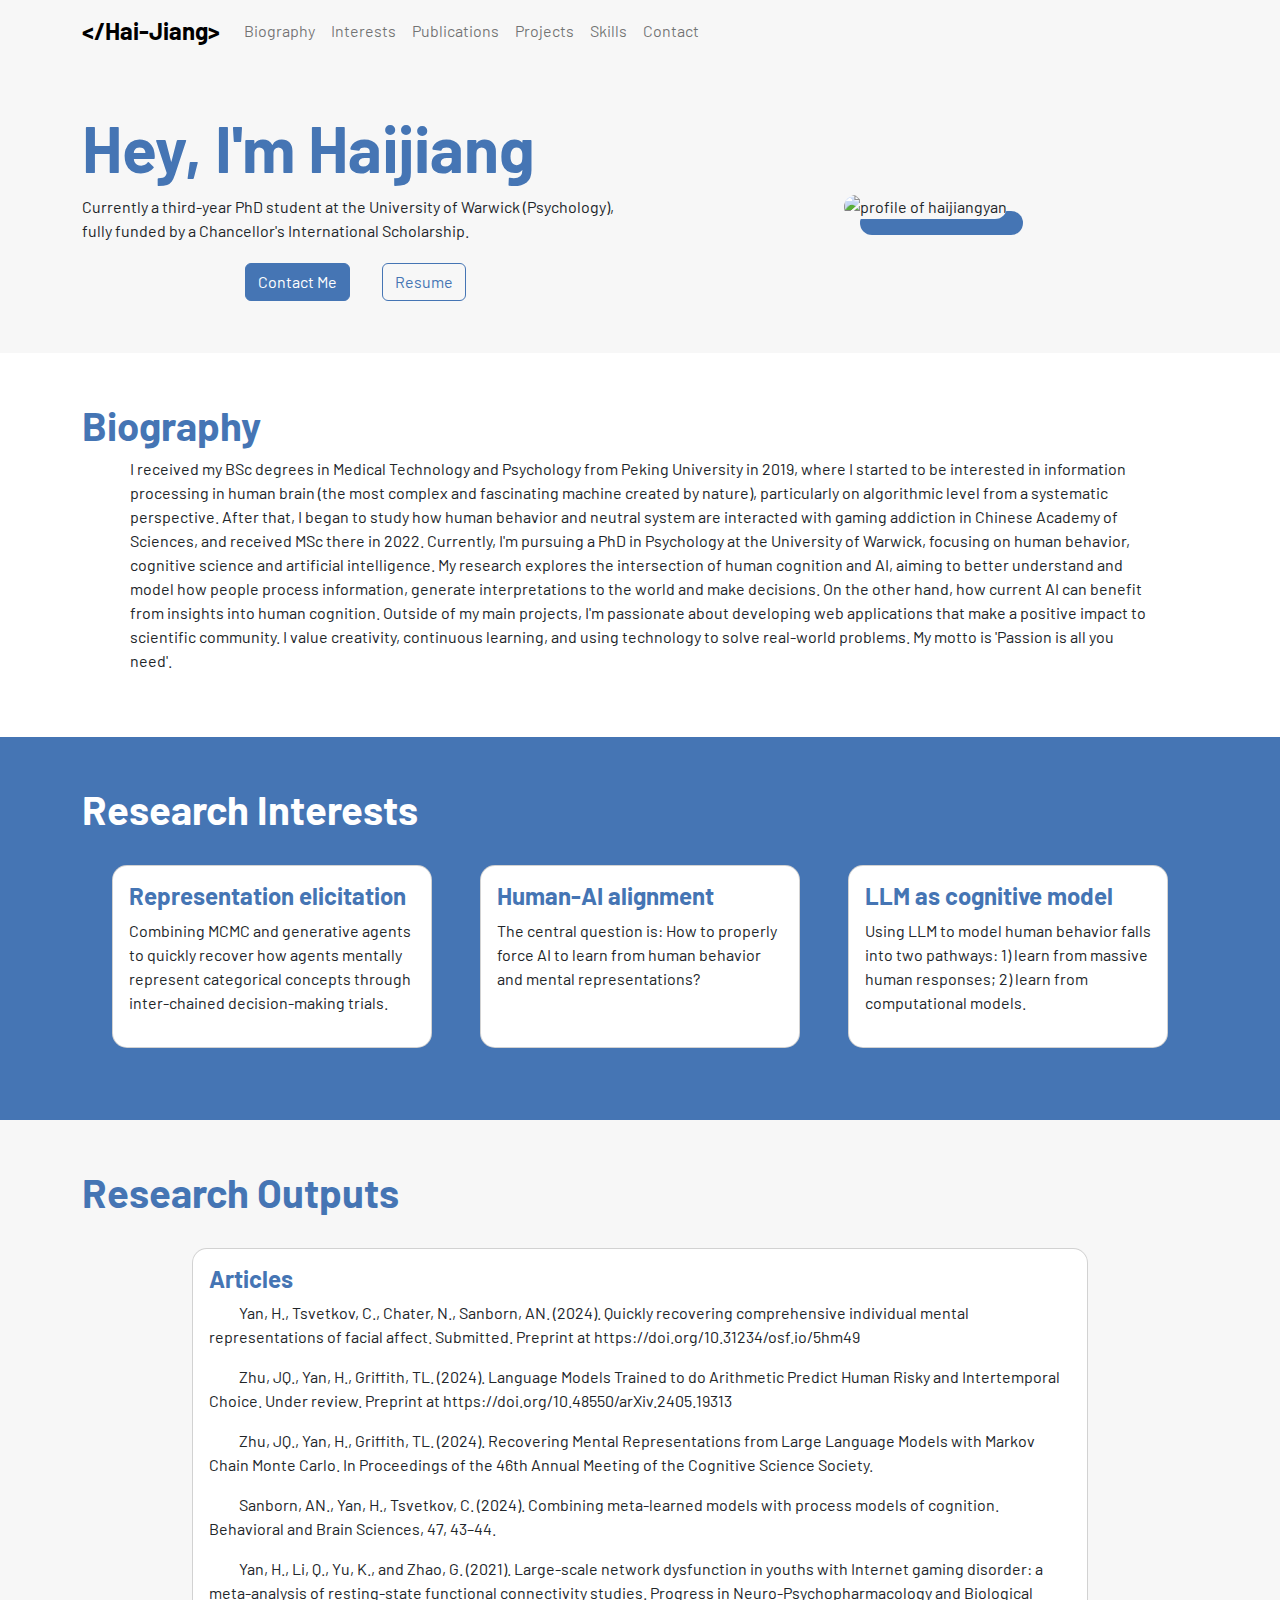
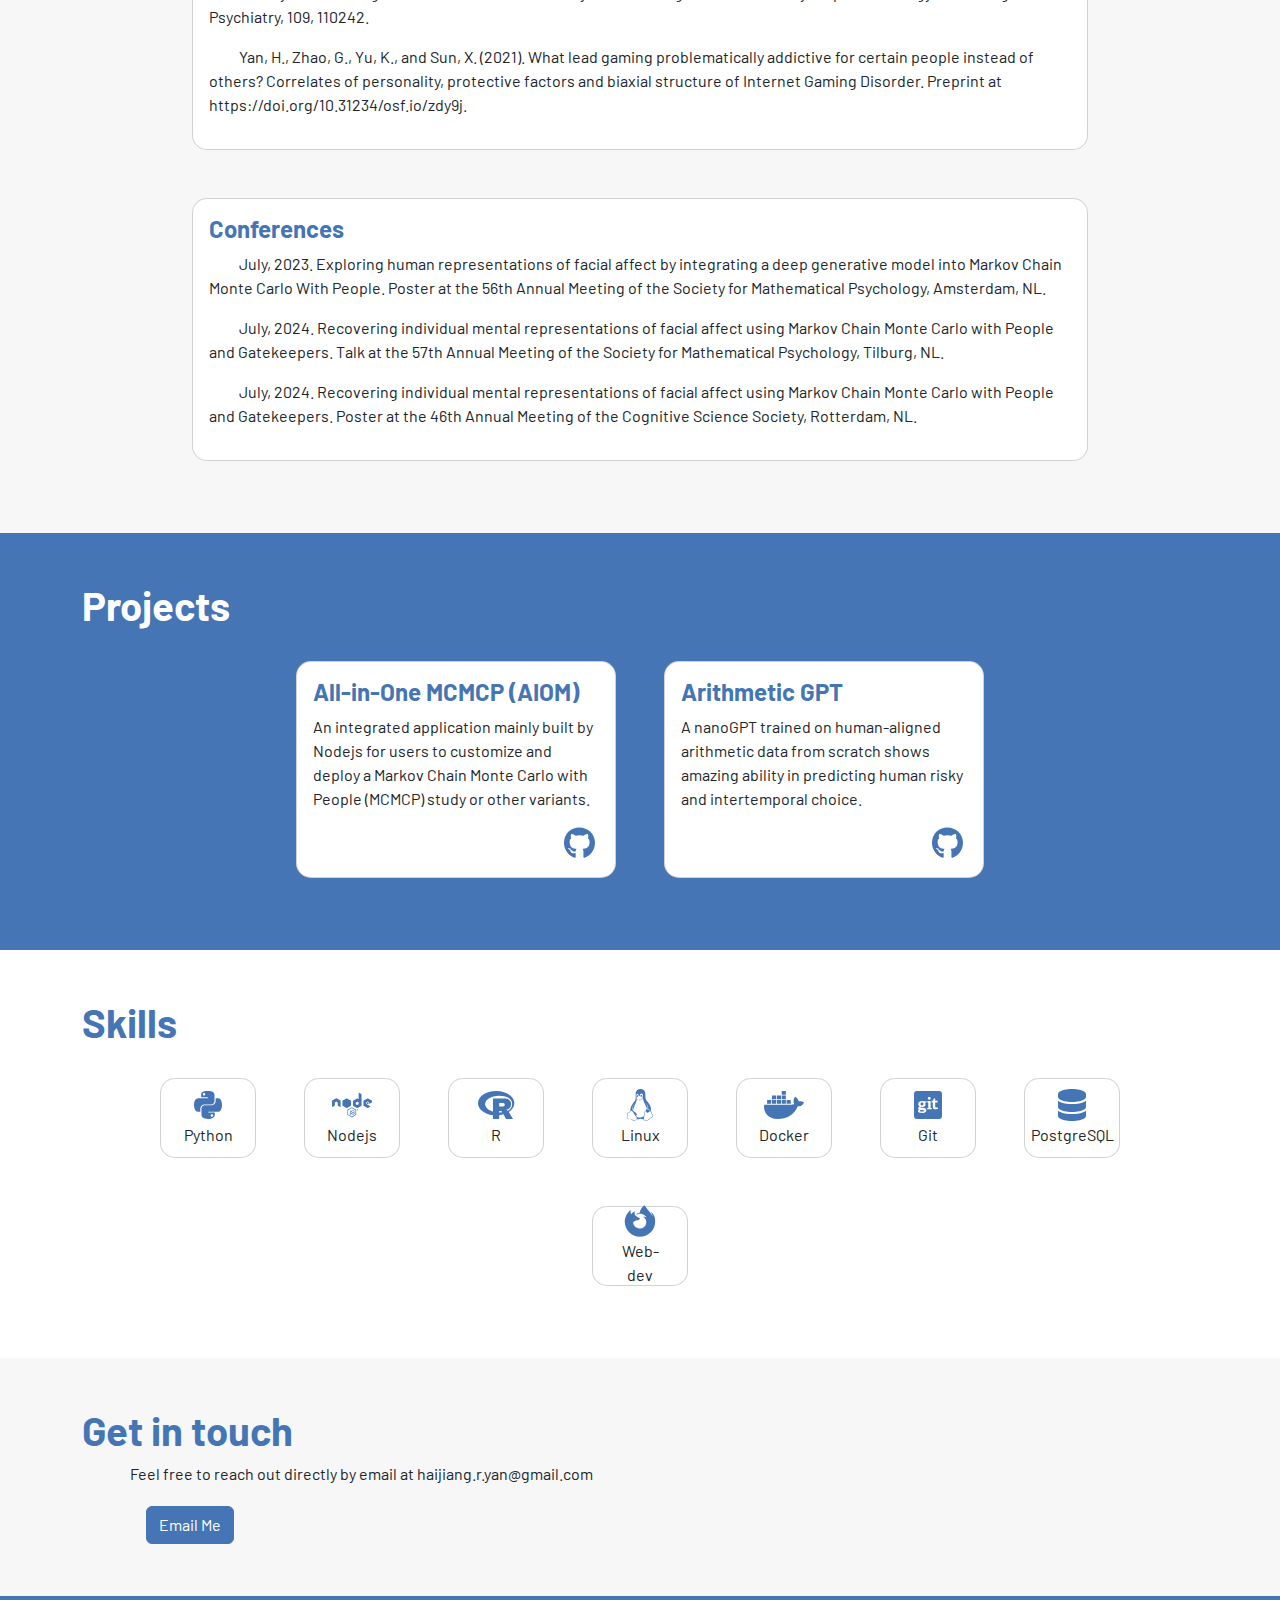
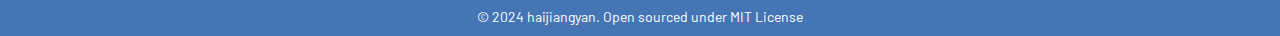
==== commit 814de055: "Updates" ====
--- a/index.html
+++ b/index.html
@@ -1 +1 @@
-<!DOCTYPE html><html><head><meta charSet="utf-8"/><meta name="viewport" content="width=device-width"/><title>Haijiang-Yan</title><meta name="description" content="I create AIOM. I graduated from."/><meta property="og:title" content="Haijiang-Yan"/><meta property="og:description" content="I create AIOM. I graduated from."/><meta property="og:image" content="/_next/static/media/profile.936b8478.png"/><meta property="og:type" content="website"/><meta name="next-head-count" content="8"/><link rel="preload" href="/_next/static/css/8a18aef00b7c4f56.css" as="style"/><link rel="stylesheet" href="/_next/static/css/8a18aef00b7c4f56.css" data-n-g=""/><noscript data-n-css=""></noscript><script defer="" nomodule="" src="/_next/static/chunks/polyfills-c67a75d1b6f99dc8.js"></script><script src="/_next/static/chunks/webpack-69bfa6990bb9e155.js" defer=""></script><script src="/_next/static/chunks/framework-7dc8a65f4a0cda33.js" defer=""></script><script src="/_next/static/chunks/main-84ef8f6faac559d3.js" defer=""></script><script src="/_next/static/chunks/pages/_app-29bc13de28cf3fe8.js" defer=""></script><script src="/_next/static/chunks/c16184b3-7494cb60fdbff6da.js" defer=""></script><script src="/_next/static/chunks/2cca2479-4c7a84370944326a.js" defer=""></script><script src="/_next/static/chunks/574-2538001f65255a58.js" defer=""></script><script src="/_next/static/chunks/603-ee7dd379760e349b.js" defer=""></script><script src="/_next/static/chunks/pages/index-b173e701077a5610.js" defer=""></script><script src="/_next/static/Cc0rdf7lMRVBkeFL3mMzI/_buildManifest.js" defer=""></script><script src="/_next/static/Cc0rdf7lMRVBkeFL3mMzI/_ssgManifest.js" defer=""></script></head><body><div id="__next"><nav class="navbar navbar-expand-sm navbar-light bg-secondary"><div class="container"><a class="navbar-brand" href="/"><span class="">&lt;/Hai-Jiang&gt;</span></a><button class="custom-toggler navbar-toggler" type="button" data-toggle="collapse" data-target="#navbarsExample09" aria-controls="navbarsExample09" aria-expanded="false" aria-label="Toggle navigation"><span class="navbar-toggler-icon"></span></button><div class="collapse navbar-collapse" id="navbarsExample09"><div class="navbar-nav"><a class="nav-link" href="/#bio">Biography</a><a class="nav-link" href="/#interests">Interests</a><a class="nav-link" href="/#outputs">Publications</a><a class="nav-link" href="/#projects">Projects</a><a class="nav-link" href="/#skills">Skills</a><a class="nav-link" href="/#contact">Contact</a></div></div></div></nav><div class="bg-secondary py-5 px-5"><div class="container"><div class=" row align-items-center"><div class="col-sm-6"><h1 class="text-primary fw-bold display-3">Hey, I&#x27;m Haijiang</h1><p>Currently a third-year PhD student at the University of Warwick (Psychology), fully funded by a Chancellor&#x27;s International Scholarship.</p><div class="text-center"><a class="btn btn-primary my-1 mx-3" href="/#contact">Contact Me</a><a target="_blank" rel="noreferrer" class="btn btn-outline-primary my-1 mx-3" href="https://drive.google.com/file/d/1PbCfOan4GACZHemWUQZ1PwE-jYdUY3vS/view?usp=sharing">Resume</a></div></div><div class="col-sm-6 text-center"><img class="img-fluid my-3 card-image" width="250" height="250" src="/_next/static/media/profile.936b8478.png" alt="profile of haijiangyan"/></div></div></div></div><div id="bio" class="bg-white py-5 px-5"><div class="container"><h1 class="text-primary fw-bold">Biography</h1><div class="px-sm-5"><p>I received my BSc degrees in Medical Technology and Psychology from Peking University in 2019, where I started to be interested in information processing in human brain (the most complex and fascinating machine created by nature), particularly on algorithmic level from a systematic perspective. After that, I began to study how human behavior and neutral system are interacted with gaming addiction in Chinese Academy of Sciences, and received MSc there in 2022. Currently, I&#x27;m pursuing a PhD in Psychology at the University of Warwick, focusing on human behavior, cognitive science and artificial intelligence. My research explores the intersection of human cognition and AI, aiming to better understand and model how people process information, generate interpretations to the world and make decisions. On the other hand, how current AI can benefit from insights into human cognition. Outside of my main projects, I&#x27;m passionate about developing web applications that make a positive impact to scientific community. I value creativity, continuous learning, and using technology to solve real-world problems. My motto is &#x27;Passion is all you need&#x27;.</p></div></div></div><div id="interests" class="bg-primary py-5 px-5"><div class="container"><h1 class="text-light fw-bold">Research Interests</h1><div class="d-flex flex-row flex-wrap justify-content-center"><div class="card py-3 px-3 mx-sm-4 my-4 card-work" style="width:20rem"><h4 class="text-primary fw-bold">Representation elicitation</h4><p class="text-dark">Combining MCMC and generative agents to quickly recover how agents mentally represent categorical concepts through inter-chained decision-making trials.</p><div class="text-end"></div></div><div class="card py-3 px-3 mx-sm-4 my-4 card-work" style="width:20rem"><h4 class="text-primary fw-bold">Human-AI alignment</h4><p class="text-dark">The central question is: How to properly force AI to learn from human behavior and mental representations?</p><div class="text-end"></div></div><div class="card py-3 px-3 mx-sm-4 my-4 card-work" style="width:20rem"><h4 class="text-primary fw-bold">LLM as cognitive model</h4><p class="text-dark">Using LLM to model human behavior falls into two pathways: 1) learn from massive human responses; 2) learn from computational models.</p><div class="text-end"></div></div></div></div></div><div id="outputs" class="bg-secondary py-5 px-5"><div class="container"><h1 class="text-primary fw-bold">Research Outputs</h1><div class="d-flex flex-row flex-wrap justify-content-center"><div class="card py-3 px-3 mx-sm-4 my-4 card-work" style="width:70vw"><h4 class="text-primary fw-bold">Articles</h4><p class="text-dark indented">Yan, H., Tsvetkov, C., Chater, N., Sanborn, AN. (2024). Quickly recovering comprehensive individual mental representations of facial affect. Submitted. Preprint at https://doi.org/10.31234/osf.io/5hm49</p><p class="text-dark indented">Zhu, JQ., Yan, H., Griffith, TL. (2024). Language Models Trained to do Arithmetic Predict Human Risky and Intertemporal Choice. Under review. Preprint at https://doi.org/10.48550/arXiv.2405.19313</p><p class="text-dark indented">Zhu, JQ., Yan, H., Griffith, TL. (2024). Recovering Mental Representations from Large Language Models with Markov Chain Monte Carlo. In Proceedings of the 46th Annual Meeting of the Cognitive Science Society.</p><p class="text-dark indented">Sanborn, AN., Yan, H., Tsvetkov, C. (2024). Combining meta-learned models with process models of cognition. Behavioral and Brain Sciences, 47, 43–44.</p><p class="text-dark indented">Yan, H., Li, Q., Yu, K., and Zhao, G. (2021). Large-scale network dysfunction in youths with Internet gaming disorder: a meta-analysis of resting-state functional connectivity studies. Progress in Neuro-Psychopharmacology and Biological Psychiatry, 109, 110242.</p><p class="text-dark indented">Yan, H., Zhao, G., Yu, K., and Sun, X. (2021). What lead gaming problematically addictive for certain people instead of others? Correlates of personality, protective factors and biaxial structure of Internet Gaming Disorder. Preprint at https://doi.org/10.31234/osf.io/zdy9j.</p><div class="text-end"></div></div><div class="card py-3 px-3 mx-sm-4 my-4 card-work" style="width:70vw"><h4 class="text-primary fw-bold">Conferences</h4><p class="text-dark indented">July, 2023. Exploring human representations of facial affect by integrating a deep generative model into Markov Chain Monte Carlo With People. Poster at the 56th Annual Meeting of the Society for Mathematical Psychology, Amsterdam, NL.</p><p class="text-dark indented">July, 2024. Recovering individual mental representations of facial affect using Markov Chain Monte Carlo with People and Gatekeepers. Talk at the 57th Annual Meeting of the Society for Mathematical Psychology, Tilburg, NL.</p><p class="text-dark indented">July, 2024. Recovering individual mental representations of facial affect using Markov Chain Monte Carlo with People and Gatekeepers. Poster at the 46th Annual Meeting of the Cognitive Science Society, Rotterdam, NL.</p><div class="text-end"></div></div></div></div></div><div id="projects" class="bg-primary py-5 px-5"><div class="container"><h1 class="text-light fw-bold">Projects</h1><div class="d-flex flex-row flex-wrap justify-content-center"><div class="card py-3 px-3 mx-sm-4 my-4 card-work" style="width:20rem"><h4 class="text-primary fw-bold">All-in-One MCMCP (AIOM)</h4><p class="text-dark">An integrated application mainly built by Nodejs for users to customize and deploy a Markov Chain Monte Carlo with People (MCMCP) study or other variants.</p><div class="text-end"><a target="_blank" rel="noreferrer" href="https://github.com/HaijiangYan/AIOM"><svg aria-hidden="true" focusable="false" data-prefix="fab" data-icon="github" class="svg-inline--fa fa-github fa-2x icon-style mx-1" role="img" xmlns="http://www.w3.org/2000/svg" viewBox="0 0 496 512"><path fill="currentColor" d="M165.9 397.4c0 2-2.3 3.6-5.2 3.6-3.3.3-5.6-1.3-5.6-3.6 0-2 2.3-3.6 5.2-3.6 3-.3 5.6 1.3 5.6 3.6zm-31.1-4.5c-.7 2 1.3 4.3 4.3 4.9 2.6 1 5.6 0 6.2-2s-1.3-4.3-4.3-5.2c-2.6-.7-5.5.3-6.2 2.3zm44.2-1.7c-2.9.7-4.9 2.6-4.6 4.9.3 2 2.9 3.3 5.9 2.6 2.9-.7 4.9-2.6 4.6-4.6-.3-1.9-3-3.2-5.9-2.9zM244.8 8C106.1 8 0 113.3 0 252c0 110.9 69.8 205.8 169.5 239.2 12.8 2.3 17.3-5.6 17.3-12.1 0-6.2-.3-40.4-.3-61.4 0 0-70 15-84.7-29.8 0 0-11.4-29.1-27.8-36.6 0 0-22.9-15.7 1.6-15.4 0 0 24.9 2 38.6 25.8 21.9 38.6 58.6 27.5 72.9 20.9 2.3-16 8.8-27.1 16-33.7-55.9-6.2-112.3-14.3-112.3-110.5 0-27.5 7.6-41.3 23.6-58.9-2.6-6.5-11.1-33.3 2.6-67.9 20.9-6.5 69 27 69 27 20-5.6 41.5-8.5 62.8-8.5s42.8 2.9 62.8 8.5c0 0 48.1-33.6 69-27 13.7 34.7 5.2 61.4 2.6 67.9 16 17.7 25.8 31.5 25.8 58.9 0 96.5-58.9 104.2-114.8 110.5 9.2 7.9 17 22.9 17 46.4 0 33.7-.3 75.4-.3 83.6 0 6.5 4.6 14.4 17.3 12.1C428.2 457.8 496 362.9 496 252 496 113.3 383.5 8 244.8 8zM97.2 352.9c-1.3 1-1 3.3.7 5.2 1.6 1.6 3.9 2.3 5.2 1 1.3-1 1-3.3-.7-5.2-1.6-1.6-3.9-2.3-5.2-1zm-10.8-8.1c-.7 1.3.3 2.9 2.3 3.9 1.6 1 3.6.7 4.3-.7.7-1.3-.3-2.9-2.3-3.9-2-.6-3.6-.3-4.3.7zm32.4 35.6c-1.6 1.3-1 4.3 1.3 6.2 2.3 2.3 5.2 2.6 6.5 1 1.3-1.3.7-4.3-1.3-6.2-2.2-2.3-5.2-2.6-6.5-1zm-11.4-14.7c-1.6 1-1.6 3.6 0 5.9 1.6 2.3 4.3 3.3 5.6 2.3 1.6-1.3 1.6-3.9 0-6.2-1.4-2.3-4-3.3-5.6-2z"></path></svg></a></div></div><div class="card py-3 px-3 mx-sm-4 my-4 card-work" style="width:20rem"><h4 class="text-primary fw-bold">Arithmetic GPT</h4><p class="text-dark">A nanoGPT trained on human-aligned arithmetic data from scratch shows amazing ability in predicting human risky and intertemporal choice.</p><div class="text-end"><a target="_blank" rel="noreferrer" href="https://github.com/HaijiangYan/arithmetic-nanoGPT"><svg aria-hidden="true" focusable="false" data-prefix="fab" data-icon="github" class="svg-inline--fa fa-github fa-2x icon-style mx-1" role="img" xmlns="http://www.w3.org/2000/svg" viewBox="0 0 496 512"><path fill="currentColor" d="M165.9 397.4c0 2-2.3 3.6-5.2 3.6-3.3.3-5.6-1.3-5.6-3.6 0-2 2.3-3.6 5.2-3.6 3-.3 5.6 1.3 5.6 3.6zm-31.1-4.5c-.7 2 1.3 4.3 4.3 4.9 2.6 1 5.6 0 6.2-2s-1.3-4.3-4.3-5.2c-2.6-.7-5.5.3-6.2 2.3zm44.2-1.7c-2.9.7-4.9 2.6-4.6 4.9.3 2 2.9 3.3 5.9 2.6 2.9-.7 4.9-2.6 4.6-4.6-.3-1.9-3-3.2-5.9-2.9zM244.8 8C106.1 8 0 113.3 0 252c0 110.9 69.8 205.8 169.5 239.2 12.8 2.3 17.3-5.6 17.3-12.1 0-6.2-.3-40.4-.3-61.4 0 0-70 15-84.7-29.8 0 0-11.4-29.1-27.8-36.6 0 0-22.9-15.7 1.6-15.4 0 0 24.9 2 38.6 25.8 21.9 38.6 58.6 27.5 72.9 20.9 2.3-16 8.8-27.1 16-33.7-55.9-6.2-112.3-14.3-112.3-110.5 0-27.5 7.6-41.3 23.6-58.9-2.6-6.5-11.1-33.3 2.6-67.9 20.9-6.5 69 27 69 27 20-5.6 41.5-8.5 62.8-8.5s42.8 2.9 62.8 8.5c0 0 48.1-33.6 69-27 13.7 34.7 5.2 61.4 2.6 67.9 16 17.7 25.8 31.5 25.8 58.9 0 96.5-58.9 104.2-114.8 110.5 9.2 7.9 17 22.9 17 46.4 0 33.7-.3 75.4-.3 83.6 0 6.5 4.6 14.4 17.3 12.1C428.2 457.8 496 362.9 496 252 496 113.3 383.5 8 244.8 8zM97.2 352.9c-1.3 1-1 3.3.7 5.2 1.6 1.6 3.9 2.3 5.2 1 1.3-1 1-3.3-.7-5.2-1.6-1.6-3.9-2.3-5.2-1zm-10.8-8.1c-.7 1.3.3 2.9 2.3 3.9 1.6 1 3.6.7 4.3-.7.7-1.3-.3-2.9-2.3-3.9-2-.6-3.6-.3-4.3.7zm32.4 35.6c-1.6 1.3-1 4.3 1.3 6.2 2.3 2.3 5.2 2.6 6.5 1 1.3-1.3.7-4.3-1.3-6.2-2.2-2.3-5.2-2.6-6.5-1zm-11.4-14.7c-1.6 1-1.6 3.6 0 5.9 1.6 2.3 4.3 3.3 5.6 2.3 1.6-1.3 1.6-3.9 0-6.2-1.4-2.3-4-3.3-5.6-2z"></path></svg></a></div></div></div></div></div><div id="skills" class="bg-secondary py-5 px-5"><div class="container"><h1 class="text-primary fw-bold">Skills</h1><div class="d-flex flex-row flex-wrap justify-content-center"><div class="card py-3 px-3 mx-sm-4 my-4 card-work" style="width:6rem;height:5rem;display:flex;flex-direction:column;align-items:center;justify-content:center;text-align:center"><p class="text-dark"></p><a target="_blank" rel="noreferrer"><svg aria-hidden="true" focusable="false" data-prefix="fab" data-icon="python" class="svg-inline--fa fa-python fa-2x icon-style mx-1" role="img" xmlns="http://www.w3.org/2000/svg" viewBox="0 0 448 512"><path fill="currentColor" d="M439.8 200.5c-7.7-30.9-22.3-54.2-53.4-54.2h-40.1v47.4c0 36.8-31.2 67.8-66.8 67.8H172.7c-29.2 0-53.4 25-53.4 54.3v101.8c0 29 25.2 46 53.4 54.3 33.8 9.9 66.3 11.7 106.8 0 26.9-7.8 53.4-23.5 53.4-54.3v-40.7H226.2v-13.6h160.2c31.1 0 42.6-21.7 53.4-54.2 11.2-33.5 10.7-65.7 0-108.6zM286.2 404c11.1 0 20.1 9.1 20.1 20.3 0 11.3-9 20.4-20.1 20.4-11 0-20.1-9.2-20.1-20.4.1-11.3 9.1-20.3 20.1-20.3zM167.8 248.1h106.8c29.7 0 53.4-24.5 53.4-54.3V91.9c0-29-24.4-50.7-53.4-55.6-35.8-5.9-74.7-5.6-106.8.1-45.2 8-53.4 24.7-53.4 55.6v40.7h106.9v13.6h-147c-31.1 0-58.3 18.7-66.8 54.2-9.8 40.7-10.2 66.1 0 108.6 7.6 31.6 25.7 54.2 56.8 54.2H101v-48.8c0-35.3 30.5-66.4 66.8-66.4zm-6.7-142.6c-11.1 0-20.1-9.1-20.1-20.3.1-11.3 9-20.4 20.1-20.4 11 0 20.1 9.2 20.1 20.4s-9 20.3-20.1 20.3z"></path></svg></a><p class="text-dark">Python</p><div class="text-end"></div></div><div class="card py-3 px-3 mx-sm-4 my-4 card-work" style="width:6rem;height:5rem;display:flex;flex-direction:column;align-items:center;justify-content:center;text-align:center"><p class="text-dark"></p><a target="_blank" rel="noreferrer"><svg aria-hidden="true" focusable="false" data-prefix="fab" data-icon="node" class="svg-inline--fa fa-node fa-2x icon-style mx-1" role="img" xmlns="http://www.w3.org/2000/svg" viewBox="0 0 640 512"><path fill="currentColor" d="M316.3 452c-2.1 0-4.2-.6-6.1-1.6L291 439c-2.9-1.6-1.5-2.2-.5-2.5 3.8-1.3 4.6-1.6 8.7-4 .4-.2 1-.1 1.4.1l14.8 8.8c.5.3 1.3.3 1.8 0L375 408c.5-.3.9-.9.9-1.6v-66.7c0-.7-.3-1.3-.9-1.6l-57.8-33.3c-.5-.3-1.2-.3-1.8 0l-57.8 33.3c-.6.3-.9 1-.9 1.6v66.7c0 .6.4 1.2.9 1.5l15.8 9.1c8.6 4.3 13.9-.8 13.9-5.8v-65.9c0-.9.7-1.7 1.7-1.7h7.3c.9 0 1.7.7 1.7 1.7v65.9c0 11.5-6.2 18-17.1 18-3.3 0-6 0-13.3-3.6l-15.2-8.7c-3.7-2.2-6.1-6.2-6.1-10.5v-66.7c0-4.3 2.3-8.4 6.1-10.5l57.8-33.4c3.7-2.1 8.5-2.1 12.1 0l57.8 33.4c3.7 2.2 6.1 6.2 6.1 10.5v66.7c0 4.3-2.3 8.4-6.1 10.5l-57.8 33.4c-1.7 1.1-3.8 1.7-6 1.7zm46.7-65.8c0-12.5-8.4-15.8-26.2-18.2-18-2.4-19.8-3.6-19.8-7.8 0-3.5 1.5-8.1 14.8-8.1 11.9 0 16.3 2.6 18.1 10.6.2.8.8 1.3 1.6 1.3h7.5c.5 0 .9-.2 1.2-.5.3-.4.5-.8.4-1.3-1.2-13.8-10.3-20.2-28.8-20.2-16.5 0-26.3 7-26.3 18.6 0 12.7 9.8 16.1 25.6 17.7 18.9 1.9 20.4 4.6 20.4 8.3 0 6.5-5.2 9.2-17.4 9.2-15.3 0-18.7-3.8-19.8-11.4-.1-.8-.8-1.4-1.7-1.4h-7.5c-.9 0-1.7.7-1.7 1.7 0 9.7 5.3 21.3 30.6 21.3 18.5 0 29-7.2 29-19.8zm54.5-50.1c0 6.1-5 11.1-11.1 11.1s-11.1-5-11.1-11.1c0-6.3 5.2-11.1 11.1-11.1 6-.1 11.1 4.8 11.1 11.1zm-1.8 0c0-5.2-4.2-9.3-9.4-9.3-5.1 0-9.3 4.1-9.3 9.3 0 5.2 4.2 9.4 9.3 9.4 5.2-.1 9.4-4.3 9.4-9.4zm-4.5 6.2h-2.6c-.1-.6-.5-3.8-.5-3.9-.2-.7-.4-1.1-1.3-1.1h-2.2v5h-2.4v-12.5h4.3c1.5 0 4.4 0 4.4 3.3 0 2.3-1.5 2.8-2.4 3.1 1.7.1 1.8 1.2 2.1 2.8.1 1 .3 2.7.6 3.3zm-2.8-8.8c0-1.7-1.2-1.7-1.8-1.7h-2v3.5h1.9c1.6 0 1.9-1.1 1.9-1.8zM137.3 191c0-2.7-1.4-5.1-3.7-6.4l-61.3-35.3c-1-.6-2.2-.9-3.4-1h-.6c-1.2 0-2.3.4-3.4 1L3.7 184.6C1.4 185.9 0 188.4 0 191l.1 95c0 1.3.7 2.5 1.8 3.2 1.1.7 2.5.7 3.7 0L42 268.3c2.3-1.4 3.7-3.8 3.7-6.4v-44.4c0-2.6 1.4-5.1 3.7-6.4l15.5-8.9c1.2-.7 2.4-1 3.7-1 1.3 0 2.6.3 3.7 1l15.5 8.9c2.3 1.3 3.7 3.8 3.7 6.4v44.4c0 2.6 1.4 5.1 3.7 6.4l36.4 20.9c1.1.7 2.6.7 3.7 0 1.1-.6 1.8-1.9 1.8-3.2l.2-95zM472.5 87.3v176.4c0 2.6-1.4 5.1-3.7 6.4l-61.3 35.4c-2.3 1.3-5.1 1.3-7.4 0l-61.3-35.4c-2.3-1.3-3.7-3.8-3.7-6.4v-70.8c0-2.6 1.4-5.1 3.7-6.4l61.3-35.4c2.3-1.3 5.1-1.3 7.4 0l15.3 8.8c1.7 1 3.9-.3 3.9-2.2v-94c0-2.8 3-4.6 5.5-3.2l36.5 20.4c2.3 1.2 3.8 3.7 3.8 6.4zm-46 128.9c0-.7-.4-1.3-.9-1.6l-21-12.2c-.6-.3-1.3-.3-1.9 0l-21 12.2c-.6.3-.9.9-.9 1.6v24.3c0 .7.4 1.3.9 1.6l21 12.1c.6.3 1.3.3 1.8 0l21-12.1c.6-.3.9-.9.9-1.6v-24.3zm209.8-.7c2.3-1.3 3.7-3.8 3.7-6.4V192c0-2.6-1.4-5.1-3.7-6.4l-60.9-35.4c-2.3-1.3-5.1-1.3-7.4 0l-61.3 35.4c-2.3 1.3-3.7 3.8-3.7 6.4v70.8c0 2.7 1.4 5.1 3.7 6.4l60.9 34.7c2.2 1.3 5 1.3 7.3 0l36.8-20.5c2.5-1.4 2.5-5 0-6.4L550 241.6c-1.2-.7-1.9-1.9-1.9-3.2v-22.2c0-1.3.7-2.5 1.9-3.2l19.2-11.1c1.1-.7 2.6-.7 3.7 0l19.2 11.1c1.1.7 1.9 1.9 1.9 3.2v17.4c0 2.8 3.1 4.6 5.6 3.2l36.7-21.3zM559 219c-.4.3-.7.7-.7 1.2v13.6c0 .5.3 1 .7 1.2l11.8 6.8c.4.3 1 .3 1.4 0L584 235c.4-.3.7-.7.7-1.2v-13.6c0-.5-.3-1-.7-1.2l-11.8-6.8c-.4-.3-1-.3-1.4 0L559 219zm-254.2 43.5v-70.4c0-2.6-1.6-5.1-3.9-6.4l-61.1-35.2c-2.1-1.2-5-1.4-7.4 0l-61.1 35.2c-2.3 1.3-3.9 3.7-3.9 6.4v70.4c0 2.8 1.9 5.2 4 6.4l61.2 35.2c2.4 1.4 5.2 1.3 7.4 0l61-35.2c1.8-1 3.1-2.7 3.6-4.7.1-.5.2-1.1.2-1.7zm-74.3-124.9l-.8.5h1.1l-.3-.5zm76.2 130.2l-.4-.7v.9l.4-.2z"></path></svg></a><p class="text-dark">Nodejs</p><div class="text-end"></div></div><div class="card py-3 px-3 mx-sm-4 my-4 card-work" style="width:6rem;height:5rem;display:flex;flex-direction:column;align-items:center;justify-content:center;text-align:center"><p class="text-dark"></p><a target="_blank" rel="noreferrer"><svg aria-hidden="true" focusable="false" data-prefix="fab" data-icon="r-project" class="svg-inline--fa fa-r-project fa-2x icon-style mx-1" role="img" xmlns="http://www.w3.org/2000/svg" viewBox="0 0 581 512"><path fill="currentColor" d="M581 226.6C581 119.1 450.9 32 290.5 32S0 119.1 0 226.6C0 322.4 103.3 402 239.4 418.1V480h99.1v-61.5c24.3-2.7 47.6-7.4 69.4-13.9L448 480h112l-67.4-113.7c54.5-35.4 88.4-84.9 88.4-139.7zm-466.8 14.5c0-73.5 98.9-133 220.8-133s211.9 40.7 211.9 133c0 50.1-26.5 85-70.3 106.4-2.4-1.6-4.7-2.9-6.4-3.7-10.2-5.2-27.8-10.5-27.8-10.5s86.6-6.4 86.6-92.7-90.6-87.9-90.6-87.9h-199V361c-74.1-21.5-125.2-67.1-125.2-119.9zm225.1 38.3v-55.6c57.8 0 87.8-6.8 87.8 27.3 0 36.5-38.2 28.3-87.8 28.3zm-.9 72.5H365c10.8 0 18.9 11.7 24 19.2-16.1 1.9-33 2.8-50.6 2.9v-22.1z"></path></svg></a><p class="text-dark">R</p><div class="text-end"></div></div><div class="card py-3 px-3 mx-sm-4 my-4 card-work" style="width:6rem;height:5rem;display:flex;flex-direction:column;align-items:center;justify-content:center;text-align:center"><p class="text-dark"></p><a target="_blank" rel="noreferrer"><svg aria-hidden="true" focusable="false" data-prefix="fab" data-icon="linux" class="svg-inline--fa fa-linux fa-2x icon-style mx-1" role="img" xmlns="http://www.w3.org/2000/svg" viewBox="0 0 448 512"><path fill="currentColor" d="M220.8 123.3c1 .5 1.8 1.7 3 1.7 1.1 0 2.8-.4 2.9-1.5.2-1.4-1.9-2.3-3.2-2.9-1.7-.7-3.9-1-5.5-.1-.4.2-.8.7-.6 1.1.3 1.3 2.3 1.1 3.4 1.7zm-21.9 1.7c1.2 0 2-1.2 3-1.7 1.1-.6 3.1-.4 3.5-1.6.2-.4-.2-.9-.6-1.1-1.6-.9-3.8-.6-5.5.1-1.3.6-3.4 1.5-3.2 2.9.1 1 1.8 1.5 2.8 1.4zM420 403.8c-3.6-4-5.3-11.6-7.2-19.7-1.8-8.1-3.9-16.8-10.5-22.4-1.3-1.1-2.6-2.1-4-2.9-1.3-.8-2.7-1.5-4.1-2 9.2-27.3 5.6-54.5-3.7-79.1-11.4-30.1-31.3-56.4-46.5-74.4-17.1-21.5-33.7-41.9-33.4-72C311.1 85.4 315.7.1 234.8 0 132.4-.2 158 103.4 156.9 135.2c-1.7 23.4-6.4 41.8-22.5 64.7-18.9 22.5-45.5 58.8-58.1 96.7-6 17.9-8.8 36.1-6.2 53.3-6.5 5.8-11.4 14.7-16.6 20.2-4.2 4.3-10.3 5.9-17 8.3s-14 6-18.5 14.5c-2.1 3.9-2.8 8.1-2.8 12.4 0 3.9.6 7.9 1.2 11.8 1.2 8.1 2.5 15.7.8 20.8-5.2 14.4-5.9 24.4-2.2 31.7 3.8 7.3 11.4 10.5 20.1 12.3 17.3 3.6 40.8 2.7 59.3 12.5 19.8 10.4 39.9 14.1 55.9 10.4 11.6-2.6 21.1-9.6 25.9-20.2 12.5-.1 26.3-5.4 48.3-6.6 14.9-1.2 33.6 5.3 55.1 4.1.6 2.3 1.4 4.6 2.5 6.7v.1c8.3 16.7 23.8 24.3 40.3 23 16.6-1.3 34.1-11 48.3-27.9 13.6-16.4 36-23.2 50.9-32.2 7.4-4.5 13.4-10.1 13.9-18.3.4-8.2-4.4-17.3-15.5-29.7zM223.7 87.3c9.8-22.2 34.2-21.8 44-.4 6.5 14.2 3.6 30.9-4.3 40.4-1.6-.8-5.9-2.6-12.6-4.9 1.1-1.2 3.1-2.7 3.9-4.6 4.8-11.8-.2-27-9.1-27.3-7.3-.5-13.9 10.8-11.8 23-4.1-2-9.4-3.5-13-4.4-1-6.9-.3-14.6 2.9-21.8zM183 75.8c10.1 0 20.8 14.2 19.1 33.5-3.5 1-7.1 2.5-10.2 4.6 1.2-8.9-3.3-20.1-9.6-19.6-8.4.7-9.8 21.2-1.8 28.1 1 .8 1.9-.2-5.9 5.5-15.6-14.6-10.5-52.1 8.4-52.1zm-13.6 60.7c6.2-4.6 13.6-10 14.1-10.5 4.7-4.4 13.5-14.2 27.9-14.2 7.1 0 15.6 2.3 25.9 8.9 6.3 4.1 11.3 4.4 22.6 9.3 8.4 3.5 13.7 9.7 10.5 18.2-2.6 7.1-11 14.4-22.7 18.1-11.1 3.6-19.8 16-38.2 14.9-3.9-.2-7-1-9.6-2.1-8-3.5-12.2-10.4-20-15-8.6-4.8-13.2-10.4-14.7-15.3-1.4-4.9 0-9 4.2-12.3zm3.3 334c-2.7 35.1-43.9 34.4-75.3 18-29.9-15.8-68.6-6.5-76.5-21.9-2.4-4.7-2.4-12.7 2.6-26.4v-.2c2.4-7.6.6-16-.6-23.9-1.2-7.8-1.8-15 .9-20 3.5-6.7 8.5-9.1 14.8-11.3 10.3-3.7 11.8-3.4 19.6-9.9 5.5-5.7 9.5-12.9 14.3-18 5.1-5.5 10-8.1 17.7-6.9 8.1 1.2 15.1 6.8 21.9 16l19.6 35.6c9.5 19.9 43.1 48.4 41 68.9zm-1.4-25.9c-4.1-6.6-9.6-13.6-14.4-19.6 7.1 0 14.2-2.2 16.7-8.9 2.3-6.2 0-14.9-7.4-24.9-13.5-18.2-38.3-32.5-38.3-32.5-13.5-8.4-21.1-18.7-24.6-29.9s-3-23.3-.3-35.2c5.2-22.9 18.6-45.2 27.2-59.2 2.3-1.7.8 3.2-8.7 20.8-8.5 16.1-24.4 53.3-2.6 82.4.6-20.7 5.5-41.8 13.8-61.5 12-27.4 37.3-74.9 39.3-112.7 1.1.8 4.6 3.2 6.2 4.1 4.6 2.7 8.1 6.7 12.6 10.3 12.4 10 28.5 9.2 42.4 1.2 6.2-3.5 11.2-7.5 15.9-9 9.9-3.1 17.8-8.6 22.3-15 7.7 30.4 25.7 74.3 37.2 95.7 6.1 11.4 18.3 35.5 23.6 64.6 3.3-.1 7 .4 10.9 1.4 13.8-35.7-11.7-74.2-23.3-84.9-4.7-4.6-4.9-6.6-2.6-6.5 12.6 11.2 29.2 33.7 35.2 59 2.8 11.6 3.3 23.7.4 35.7 16.4 6.8 35.9 17.9 30.7 34.8-2.2-.1-3.2 0-4.2 0 3.2-10.1-3.9-17.6-22.8-26.1-19.6-8.6-36-8.6-38.3 12.5-12.1 4.2-18.3 14.7-21.4 27.3-2.8 11.2-3.6 24.7-4.4 39.9-.5 7.7-3.6 18-6.8 29-32.1 22.9-76.7 32.9-114.3 7.2zm257.4-11.5c-.9 16.8-41.2 19.9-63.2 46.5-13.2 15.7-29.4 24.4-43.6 25.5s-26.5-4.8-33.7-19.3c-4.7-11.1-2.4-23.1 1.1-36.3 3.7-14.2 9.2-28.8 9.9-40.6.8-15.2 1.7-28.5 4.2-38.7 2.6-10.3 6.6-17.2 13.7-21.1.3-.2.7-.3 1-.5.8 13.2 7.3 26.6 18.8 29.5 12.6 3.3 30.7-7.5 38.4-16.3 9-.3 15.7-.9 22.6 5.1 9.9 8.5 7.1 30.3 17.1 41.6 10.6 11.6 14 19.5 13.7 24.6zM173.3 148.7c2 1.9 4.7 4.5 8 7.1 6.6 5.2 15.8 10.6 27.3 10.6 11.6 0 22.5-5.9 31.8-10.8 4.9-2.6 10.9-7 14.8-10.4s5.9-6.3 3.1-6.6-2.6 2.6-6 5.1c-4.4 3.2-9.7 7.4-13.9 9.8-7.4 4.2-19.5 10.2-29.9 10.2s-18.7-4.8-24.9-9.7c-3.1-2.5-5.7-5-7.7-6.9-1.5-1.4-1.9-4.6-4.3-4.9-1.4-.1-1.8 3.7 1.7 6.5z"></path></svg></a><p class="text-dark">Linux</p><div class="text-end"></div></div><div class="card py-3 px-3 mx-sm-4 my-4 card-work" style="width:6rem;height:5rem;display:flex;flex-direction:column;align-items:center;justify-content:center;text-align:center"><p class="text-dark"></p><a target="_blank" rel="noreferrer"><svg aria-hidden="true" focusable="false" data-prefix="fab" data-icon="docker" class="svg-inline--fa fa-docker fa-2x icon-style mx-1" role="img" xmlns="http://www.w3.org/2000/svg" viewBox="0 0 640 512"><path fill="currentColor" d="M349.9 236.3h-66.1v-59.4h66.1v59.4zm0-204.3h-66.1v60.7h66.1V32zm78.2 144.8H362v59.4h66.1v-59.4zm-156.3-72.1h-66.1v60.1h66.1v-60.1zm78.1 0h-66.1v60.1h66.1v-60.1zm276.8 100c-14.4-9.7-47.6-13.2-73.1-8.4-3.3-24-16.7-44.9-41.1-63.7l-14-9.3-9.3 14c-18.4 27.8-23.4 73.6-3.7 103.8-8.7 4.7-25.8 11.1-48.4 10.7H2.4c-8.7 50.8 5.8 116.8 44 162.1 37.1 43.9 92.7 66.2 165.4 66.2 157.4 0 273.9-72.5 328.4-204.2 21.4.4 67.6.1 91.3-45.2 1.5-2.5 6.6-13.2 8.5-17.1l-13.3-8.9zm-511.1-27.9h-66v59.4h66.1v-59.4zm78.1 0h-66.1v59.4h66.1v-59.4zm78.1 0h-66.1v59.4h66.1v-59.4zm-78.1-72.1h-66.1v60.1h66.1v-60.1z"></path></svg></a><p class="text-dark">Docker</p><div class="text-end"></div></div><div class="card py-3 px-3 mx-sm-4 my-4 card-work" style="width:6rem;height:5rem;display:flex;flex-direction:column;align-items:center;justify-content:center;text-align:center"><p class="text-dark"></p><a target="_blank" rel="noreferrer"><svg aria-hidden="true" focusable="false" data-prefix="fab" data-icon="square-git" class="svg-inline--fa fa-square-git fa-2x icon-style mx-1" role="img" xmlns="http://www.w3.org/2000/svg" viewBox="0 0 448 512"><path fill="currentColor" d="M100.59 334.24c48.57 3.31 58.95 2.11 58.95 11.94 0 20-65.55 20.06-65.55 1.52.01-5.09 3.29-9.4 6.6-13.46zm27.95-116.64c-32.29 0-33.75 44.47-.75 44.47 32.51 0 31.71-44.47.75-44.47zM448 80v352a48 48 0 0 1-48 48H48a48 48 0 0 1-48-48V80a48 48 0 0 1 48-48h352a48 48 0 0 1 48 48zm-227 69.31c0 14.49 8.38 22.88 22.86 22.88 14.74 0 23.13-8.39 23.13-22.88S258.62 127 243.88 127c-14.48 0-22.88 7.84-22.88 22.31zM199.18 195h-49.55c-25-6.55-81.56-4.85-81.56 46.75 0 18.8 9.4 32 21.85 38.11C74.23 294.23 66.8 301 66.8 310.6c0 6.87 2.79 13.22 11.18 16.76-8.9 8.4-14 14.48-14 25.92C64 373.35 81.53 385 127.52 385c44.22 0 69.87-16.51 69.87-45.73 0-36.67-28.23-35.32-94.77-39.38l8.38-13.43c17 4.74 74.19 6.23 74.19-42.43 0-11.69-4.83-19.82-9.4-25.67l23.38-1.78zm84.34 109.84l-13-1.78c-3.82-.51-4.07-1-4.07-5.09V192.52h-52.6l-2.79 20.57c15.75 5.55 17 4.86 17 10.17V298c0 5.62-.31 4.58-17 6.87v20.06h72.42zM384 315l-6.87-22.37c-40.93 15.37-37.85-12.41-37.85-16.73v-60.72h37.85v-25.41h-35.82c-2.87 0-2 2.52-2-38.63h-24.18c-2.79 27.7-11.68 38.88-34 41.42v22.62c20.47 0 19.82-.85 19.82 2.54v66.57c0 28.72 11.43 40.91 41.67 40.91 14.45 0 30.45-4.83 41.38-10.2z"></path></svg></a><p class="text-dark">Git</p><div class="text-end"></div></div><div class="card py-3 px-3 mx-sm-4 my-4 card-work" style="width:6rem;height:5rem;display:flex;flex-direction:column;align-items:center;justify-content:center;text-align:center"><p class="text-dark"></p><a target="_blank" rel="noreferrer"><svg aria-hidden="true" focusable="false" data-prefix="fas" data-icon="database" class="svg-inline--fa fa-database fa-2x icon-style mx-1" role="img" xmlns="http://www.w3.org/2000/svg" viewBox="0 0 448 512"><path fill="currentColor" d="M448 80v48c0 44.2-100.3 80-224 80S0 172.2 0 128V80C0 35.8 100.3 0 224 0S448 35.8 448 80zM393.2 214.7c20.8-7.4 39.9-16.9 54.8-28.6V288c0 44.2-100.3 80-224 80S0 332.2 0 288V186.1c14.9 11.8 34 21.2 54.8 28.6C99.7 230.7 159.5 240 224 240s124.3-9.3 169.2-25.3zM0 346.1c14.9 11.8 34 21.2 54.8 28.6C99.7 390.7 159.5 400 224 400s124.3-9.3 169.2-25.3c20.8-7.4 39.9-16.9 54.8-28.6V432c0 44.2-100.3 80-224 80S0 476.2 0 432V346.1z"></path></svg></a><p class="text-dark">PostgreSQL</p><div class="text-end"></div></div><div class="card py-3 px-3 mx-sm-4 my-4 card-work" style="width:6rem;height:5rem;display:flex;flex-direction:column;align-items:center;justify-content:center;text-align:center"><p class="text-dark"></p><a target="_blank" rel="noreferrer"><svg aria-hidden="true" focusable="false" data-prefix="fab" data-icon="firefox-browser" class="svg-inline--fa fa-firefox-browser fa-2x icon-style mx-1" role="img" xmlns="http://www.w3.org/2000/svg" viewBox="0 0 512 512"><path fill="currentColor" d="M130.22 127.548C130.38 127.558 130.3 127.558 130.22 127.548V127.548ZM481.64 172.898C471.03 147.398 449.56 119.898 432.7 111.168C446.42 138.058 454.37 165.048 457.4 185.168C457.405 185.306 457.422 185.443 457.45 185.578C429.87 116.828 383.098 89.1089 344.9 28.7479C329.908 5.05792 333.976 3.51792 331.82 4.08792L331.7 4.15792C284.99 30.1109 256.365 82.5289 249.12 126.898C232.503 127.771 216.219 131.895 201.19 139.035C199.838 139.649 198.736 140.706 198.066 142.031C197.396 143.356 197.199 144.87 197.506 146.323C197.7 147.162 198.068 147.951 198.586 148.639C199.103 149.327 199.76 149.899 200.512 150.318C201.264 150.737 202.096 150.993 202.954 151.071C203.811 151.148 204.676 151.045 205.491 150.768L206.011 150.558C221.511 143.255 238.408 139.393 255.541 139.238C318.369 138.669 352.698 183.262 363.161 201.528C350.161 192.378 326.811 183.338 304.341 187.248C392.081 231.108 368.541 381.784 246.951 376.448C187.487 373.838 149.881 325.467 146.421 285.648C146.421 285.648 157.671 243.698 227.041 243.698C234.541 243.698 255.971 222.778 256.371 216.698C256.281 214.698 213.836 197.822 197.281 181.518C188.434 172.805 184.229 168.611 180.511 165.458C178.499 163.75 176.392 162.158 174.201 160.688C168.638 141.231 168.399 120.638 173.51 101.058C148.45 112.468 128.96 130.508 114.8 146.428H114.68C105.01 134.178 105.68 93.7779 106.25 85.3479C106.13 84.8179 99.022 89.0159 98.1 89.6579C89.5342 95.7103 81.5528 102.55 74.26 110.088C57.969 126.688 30.128 160.242 18.76 211.318C14.224 231.701 12 255.739 12 263.618C12 398.318 121.21 507.508 255.92 507.508C376.56 507.508 478.939 420.281 496.35 304.888C507.922 228.192 481.64 173.82 481.64 172.898Z"></path></svg></a><p class="text-dark">Web-dev</p><div class="text-end"></div></div></div></div></div><div id="contact" class="bg-white py-5 px-5"><div class="container"><h1 class="text-primary fw-bold">Get in touch</h1><div class="px-sm-5"><p>Feel free to reach out directly by email at haijiang.r.yan@gmail.com</p><div class=""><a class="btn btn-primary my-1 mx-3" href="mailto:haijiang.r.yan@gmail.com">Email Me</a></div></div></div></div><footer class="bg-secondary text-center py-2 px-5"><div class="container text-muted"><small>© 2024 <!-- --> <a href="https://github.com/haijiangyan">haijiangyan</a>. Open sourced under <!-- --> <a href="https://github.com/haijiangyan/portfolio/blob/main/LICENSE">MIT</a> <!-- --> License</small></div></footer></div><script id="__NEXT_DATA__" type="application/json">{"props":{"pageProps":{}},"page":"/","query":{},"buildId":"Cc0rdf7lMRVBkeFL3mMzI","nextExport":true,"autoExport":true,"isFallback":false,"scriptLoader":[]}</script></body></html>+<!DOCTYPE html><html><head><meta charSet="utf-8"/><meta name="viewport" content="width=device-width"/><title>Haijiang-Yan</title><meta name="description" content="I create AIOM. I graduated from."/><meta property="og:title" content="Haijiang-Yan"/><meta property="og:description" content="I create AIOM. I graduated from."/><meta property="og:image" content="/_next/static/media/profile.936b8478.png"/><meta property="og:type" content="website"/><meta name="next-head-count" content="8"/><link rel="preload" href="/_next/static/css/36639319dc904730.css" as="style"/><link rel="stylesheet" href="/_next/static/css/36639319dc904730.css" data-n-g=""/><noscript data-n-css=""></noscript><script defer="" nomodule="" src="/_next/static/chunks/polyfills-c67a75d1b6f99dc8.js"></script><script src="/_next/static/chunks/webpack-69bfa6990bb9e155.js" defer=""></script><script src="/_next/static/chunks/framework-7dc8a65f4a0cda33.js" defer=""></script><script src="/_next/static/chunks/main-84ef8f6faac559d3.js" defer=""></script><script src="/_next/static/chunks/pages/_app-29bc13de28cf3fe8.js" defer=""></script><script src="/_next/static/chunks/c16184b3-7494cb60fdbff6da.js" defer=""></script><script src="/_next/static/chunks/2cca2479-4c7a84370944326a.js" defer=""></script><script src="/_next/static/chunks/574-2538001f65255a58.js" defer=""></script><script src="/_next/static/chunks/603-ee7dd379760e349b.js" defer=""></script><script src="/_next/static/chunks/pages/index-6aa1044904431370.js" defer=""></script><script src="/_next/static/uJiAshkJDUEEiuH-oPxX6/_buildManifest.js" defer=""></script><script src="/_next/static/uJiAshkJDUEEiuH-oPxX6/_ssgManifest.js" defer=""></script></head><body><div id="__next"><nav class="navbar navbar-expand-sm navbar-light bg-secondary"><div class="container"><a class="navbar-brand" href="/"><span class="">&lt;/Hai-Jiang&gt;</span></a><button class="custom-toggler navbar-toggler" type="button" data-toggle="collapse" data-target="#navbarsExample09" aria-controls="navbarsExample09" aria-expanded="false" aria-label="Toggle navigation"><span class="navbar-toggler-icon"></span></button><div class="collapse navbar-collapse" id="navbarsExample09"><div class="navbar-nav"><a class="nav-link" href="/#bio">Biography</a><a class="nav-link" href="/#interests">Interests</a><a class="nav-link" href="/#outputs">Publications</a><a class="nav-link" href="/#projects">Projects</a><a class="nav-link" href="/#skills">Skills</a><a class="nav-link" href="/#contact">Contact</a></div></div></div></nav><div class="bg-secondary py-5 px-5"><div class="container"><div class=" row align-items-center"><div class="col-sm-6"><h1 class="text-primary fw-bold display-3">Hey, I&#x27;m Haijiang</h1><p>Currently a third-year PhD student at the University of Warwick (Psychology), fully funded by a Chancellor&#x27;s International Scholarship.</p><div class="text-center"><a class="btn btn-primary my-1 mx-3" href="/#contact">Contact Me</a><a target="_blank" rel="noreferrer" class="btn btn-outline-primary my-1 mx-3" href="https://drive.google.com/file/d/1PbCfOan4GACZHemWUQZ1PwE-jYdUY3vS/view?usp=sharing">Resume</a></div></div><div class="col-sm-6 text-center"><img class="img-fluid my-3 card-image" width="250" height="250" src="/_next/static/media/profile.936b8478.png" alt="profile of haijiangyan"/></div></div></div></div><div id="bio" class="bg-white py-5 px-5"><div class="container"><h1 class="text-primary fw-bold">Biography</h1><div class="px-sm-5"><p>I received my BSc degrees in Medical Technology and Psychology from Peking University in 2019, where I started to be interested in information processing in human brain (the most complex and fascinating machine created by nature), particularly on algorithmic level from a systematic perspective. After that, I began to study how human behavior and neutral system are interacted with gaming addiction in Chinese Academy of Sciences, and received MSc there in 2022. Currently, I&#x27;m pursuing a PhD in Psychology at the University of Warwick, focusing on human behavior, cognitive science and artificial intelligence. My research explores the intersection of human cognition and AI, aiming to better understand and model how people process information, generate interpretations to the world and make decisions. On the other hand, how current AI can benefit from insights into human cognition. Outside of my main projects, I&#x27;m passionate about developing web applications that make a positive impact to scientific community. I value creativity, continuous learning, and using technology to solve real-world problems. My motto is &#x27;Passion is all you need&#x27;.</p></div></div></div><div id="interests" class="bg-primary py-5 px-5"><div class="container"><h1 class="text-light fw-bold">Research Interests</h1><div class="d-flex flex-row flex-wrap justify-content-center"><div class="card py-3 px-3 mx-sm-4 my-4 card-work" style="width:20rem"><h4 class="text-primary fw-bold">Representation elicitation</h4><p class="text-dark">Combining MCMC and generative agents to quickly recover how agents mentally represent categorical concepts through inter-chained decision-making trials.</p><div class="text-end"></div></div><div class="card py-3 px-3 mx-sm-4 my-4 card-work" style="width:20rem"><h4 class="text-primary fw-bold">Human-AI alignment</h4><p class="text-dark">The central question is: How to properly force AI to learn from human behavior and mental representations?</p><div class="text-end"></div></div><div class="card py-3 px-3 mx-sm-4 my-4 card-work" style="width:20rem"><h4 class="text-primary fw-bold">LLM as cognitive model</h4><p class="text-dark">Using LLM to model human behavior falls into two pathways: 1) learn from massive human responses; 2) learn from computational models.</p><div class="text-end"></div></div></div></div></div><div id="outputs" class="bg-secondary py-5 px-5"><div class="container"><h1 class="text-primary fw-bold">Research Outputs</h1><div class="d-flex flex-row flex-wrap justify-content-center"><div class="card py-3 px-3 mx-sm-4 my-4 card-work" style="width:70vw"><h4 class="text-primary fw-bold">Articles</h4><p class="text-dark indented">Yan, H., Tsvetkov, C., Chater, N., Sanborn, AN. (2024). Quickly recovering comprehensive individual mental representations of facial affect. Submitted. Preprint at https://doi.org/10.31234/osf.io/5hm49</p><p class="text-dark indented">Zhu, JQ., Yan, H., Griffith, TL. (2024). Language Models Trained to do Arithmetic Predict Human Risky and Intertemporal Choice. Under review. Preprint at https://doi.org/10.48550/arXiv.2405.19313</p><p class="text-dark indented">Zhu, JQ., Yan, H., Griffith, TL. (2024). Recovering Mental Representations from Large Language Models with Markov Chain Monte Carlo. In Proceedings of the 46th Annual Meeting of the Cognitive Science Society.</p><p class="text-dark indented">Sanborn, AN., Yan, H., Tsvetkov, C. (2024). Combining meta-learned models with process models of cognition. Behavioral and Brain Sciences, 47, 43–44.</p><p class="text-dark indented">Yan, H., Li, Q., Yu, K., and Zhao, G. (2021). Large-scale network dysfunction in youths with Internet gaming disorder: a meta-analysis of resting-state functional connectivity studies. Progress in Neuro-Psychopharmacology and Biological Psychiatry, 109, 110242.</p><p class="text-dark indented">Yan, H., Zhao, G., Yu, K., and Sun, X. (2021). What lead gaming problematically addictive for certain people instead of others? Correlates of personality, protective factors and biaxial structure of Internet Gaming Disorder. Preprint at https://doi.org/10.31234/osf.io/zdy9j.</p><div class="text-end"></div></div><div class="card py-3 px-3 mx-sm-4 my-4 card-work" style="width:70vw"><h4 class="text-primary fw-bold">Conferences</h4><p class="text-dark indented">July, 2023. Exploring human representations of facial affect by integrating a deep generative model into Markov Chain Monte Carlo With People. Poster at the 56th Annual Meeting of the Society for Mathematical Psychology, Amsterdam, NL.</p><p class="text-dark indented">July, 2024. Recovering individual mental representations of facial affect using Markov Chain Monte Carlo with People and Gatekeepers. Talk at the 57th Annual Meeting of the Society for Mathematical Psychology, Tilburg, NL.</p><p class="text-dark indented">July, 2024. Recovering individual mental representations of facial affect using Markov Chain Monte Carlo with People and Gatekeepers. Poster at the 46th Annual Meeting of the Cognitive Science Society, Rotterdam, NL.</p><div class="text-end"></div></div></div></div></div><div id="projects" class="bg-primary py-5 px-5"><div class="container"><h1 class="text-light fw-bold">Projects</h1><div class="d-flex flex-row flex-wrap justify-content-center"><div class="card py-3 px-3 mx-sm-4 my-4 card-work" style="width:20rem"><h4 class="text-primary fw-bold">All-in-One MCMCP (AIOM)</h4><p class="text-dark">An integrated application mainly built by Nodejs for users to customize and deploy a Markov Chain Monte Carlo with People (MCMCP) study or other variants.</p><div class="text-end"><a target="_blank" rel="noreferrer" href="https://github.com/HaijiangYan/AIOM"><svg aria-hidden="true" focusable="false" data-prefix="fab" data-icon="github" class="svg-inline--fa fa-github fa-2x icon-style mx-1 iconshadow" role="img" xmlns="http://www.w3.org/2000/svg" viewBox="0 0 496 512"><path fill="currentColor" d="M165.9 397.4c0 2-2.3 3.6-5.2 3.6-3.3.3-5.6-1.3-5.6-3.6 0-2 2.3-3.6 5.2-3.6 3-.3 5.6 1.3 5.6 3.6zm-31.1-4.5c-.7 2 1.3 4.3 4.3 4.9 2.6 1 5.6 0 6.2-2s-1.3-4.3-4.3-5.2c-2.6-.7-5.5.3-6.2 2.3zm44.2-1.7c-2.9.7-4.9 2.6-4.6 4.9.3 2 2.9 3.3 5.9 2.6 2.9-.7 4.9-2.6 4.6-4.6-.3-1.9-3-3.2-5.9-2.9zM244.8 8C106.1 8 0 113.3 0 252c0 110.9 69.8 205.8 169.5 239.2 12.8 2.3 17.3-5.6 17.3-12.1 0-6.2-.3-40.4-.3-61.4 0 0-70 15-84.7-29.8 0 0-11.4-29.1-27.8-36.6 0 0-22.9-15.7 1.6-15.4 0 0 24.9 2 38.6 25.8 21.9 38.6 58.6 27.5 72.9 20.9 2.3-16 8.8-27.1 16-33.7-55.9-6.2-112.3-14.3-112.3-110.5 0-27.5 7.6-41.3 23.6-58.9-2.6-6.5-11.1-33.3 2.6-67.9 20.9-6.5 69 27 69 27 20-5.6 41.5-8.5 62.8-8.5s42.8 2.9 62.8 8.5c0 0 48.1-33.6 69-27 13.7 34.7 5.2 61.4 2.6 67.9 16 17.7 25.8 31.5 25.8 58.9 0 96.5-58.9 104.2-114.8 110.5 9.2 7.9 17 22.9 17 46.4 0 33.7-.3 75.4-.3 83.6 0 6.5 4.6 14.4 17.3 12.1C428.2 457.8 496 362.9 496 252 496 113.3 383.5 8 244.8 8zM97.2 352.9c-1.3 1-1 3.3.7 5.2 1.6 1.6 3.9 2.3 5.2 1 1.3-1 1-3.3-.7-5.2-1.6-1.6-3.9-2.3-5.2-1zm-10.8-8.1c-.7 1.3.3 2.9 2.3 3.9 1.6 1 3.6.7 4.3-.7.7-1.3-.3-2.9-2.3-3.9-2-.6-3.6-.3-4.3.7zm32.4 35.6c-1.6 1.3-1 4.3 1.3 6.2 2.3 2.3 5.2 2.6 6.5 1 1.3-1.3.7-4.3-1.3-6.2-2.2-2.3-5.2-2.6-6.5-1zm-11.4-14.7c-1.6 1-1.6 3.6 0 5.9 1.6 2.3 4.3 3.3 5.6 2.3 1.6-1.3 1.6-3.9 0-6.2-1.4-2.3-4-3.3-5.6-2z"></path></svg></a></div></div><div class="card py-3 px-3 mx-sm-4 my-4 card-work" style="width:20rem"><h4 class="text-primary fw-bold">Arithmetic GPT</h4><p class="text-dark">A nanoGPT trained on human-aligned arithmetic data from scratch shows amazing ability in predicting human risky and intertemporal choice.</p><div class="text-end"><a target="_blank" rel="noreferrer" href="https://github.com/HaijiangYan/arithmetic-nanoGPT"><svg aria-hidden="true" focusable="false" data-prefix="fab" data-icon="github" class="svg-inline--fa fa-github fa-2x icon-style mx-1 iconshadow" role="img" xmlns="http://www.w3.org/2000/svg" viewBox="0 0 496 512"><path fill="currentColor" d="M165.9 397.4c0 2-2.3 3.6-5.2 3.6-3.3.3-5.6-1.3-5.6-3.6 0-2 2.3-3.6 5.2-3.6 3-.3 5.6 1.3 5.6 3.6zm-31.1-4.5c-.7 2 1.3 4.3 4.3 4.9 2.6 1 5.6 0 6.2-2s-1.3-4.3-4.3-5.2c-2.6-.7-5.5.3-6.2 2.3zm44.2-1.7c-2.9.7-4.9 2.6-4.6 4.9.3 2 2.9 3.3 5.9 2.6 2.9-.7 4.9-2.6 4.6-4.6-.3-1.9-3-3.2-5.9-2.9zM244.8 8C106.1 8 0 113.3 0 252c0 110.9 69.8 205.8 169.5 239.2 12.8 2.3 17.3-5.6 17.3-12.1 0-6.2-.3-40.4-.3-61.4 0 0-70 15-84.7-29.8 0 0-11.4-29.1-27.8-36.6 0 0-22.9-15.7 1.6-15.4 0 0 24.9 2 38.6 25.8 21.9 38.6 58.6 27.5 72.9 20.9 2.3-16 8.8-27.1 16-33.7-55.9-6.2-112.3-14.3-112.3-110.5 0-27.5 7.6-41.3 23.6-58.9-2.6-6.5-11.1-33.3 2.6-67.9 20.9-6.5 69 27 69 27 20-5.6 41.5-8.5 62.8-8.5s42.8 2.9 62.8 8.5c0 0 48.1-33.6 69-27 13.7 34.7 5.2 61.4 2.6 67.9 16 17.7 25.8 31.5 25.8 58.9 0 96.5-58.9 104.2-114.8 110.5 9.2 7.9 17 22.9 17 46.4 0 33.7-.3 75.4-.3 83.6 0 6.5 4.6 14.4 17.3 12.1C428.2 457.8 496 362.9 496 252 496 113.3 383.5 8 244.8 8zM97.2 352.9c-1.3 1-1 3.3.7 5.2 1.6 1.6 3.9 2.3 5.2 1 1.3-1 1-3.3-.7-5.2-1.6-1.6-3.9-2.3-5.2-1zm-10.8-8.1c-.7 1.3.3 2.9 2.3 3.9 1.6 1 3.6.7 4.3-.7.7-1.3-.3-2.9-2.3-3.9-2-.6-3.6-.3-4.3.7zm32.4 35.6c-1.6 1.3-1 4.3 1.3 6.2 2.3 2.3 5.2 2.6 6.5 1 1.3-1.3.7-4.3-1.3-6.2-2.2-2.3-5.2-2.6-6.5-1zm-11.4-14.7c-1.6 1-1.6 3.6 0 5.9 1.6 2.3 4.3 3.3 5.6 2.3 1.6-1.3 1.6-3.9 0-6.2-1.4-2.3-4-3.3-5.6-2z"></path></svg></a></div></div></div></div></div><div id="skills" class="bg-white py-5 px-5"><div class="container"><h1 class="text-primary fw-bold">Skills</h1><div class="d-flex flex-row flex-wrap justify-content-center"><div class="card py-3 px-3 mx-sm-4 my-4 card-work" style="width:6rem;height:5rem;display:flex;flex-direction:column;align-items:center;justify-content:center;text-align:center"><p class="text-dark"></p><a target="_blank" rel="noreferrer"><svg aria-hidden="true" focusable="false" data-prefix="fab" data-icon="python" class="svg-inline--fa fa-python fa-2x icon-style mx-1" role="img" xmlns="http://www.w3.org/2000/svg" viewBox="0 0 448 512"><path fill="currentColor" d="M439.8 200.5c-7.7-30.9-22.3-54.2-53.4-54.2h-40.1v47.4c0 36.8-31.2 67.8-66.8 67.8H172.7c-29.2 0-53.4 25-53.4 54.3v101.8c0 29 25.2 46 53.4 54.3 33.8 9.9 66.3 11.7 106.8 0 26.9-7.8 53.4-23.5 53.4-54.3v-40.7H226.2v-13.6h160.2c31.1 0 42.6-21.7 53.4-54.2 11.2-33.5 10.7-65.7 0-108.6zM286.2 404c11.1 0 20.1 9.1 20.1 20.3 0 11.3-9 20.4-20.1 20.4-11 0-20.1-9.2-20.1-20.4.1-11.3 9.1-20.3 20.1-20.3zM167.8 248.1h106.8c29.7 0 53.4-24.5 53.4-54.3V91.9c0-29-24.4-50.7-53.4-55.6-35.8-5.9-74.7-5.6-106.8.1-45.2 8-53.4 24.7-53.4 55.6v40.7h106.9v13.6h-147c-31.1 0-58.3 18.7-66.8 54.2-9.8 40.7-10.2 66.1 0 108.6 7.6 31.6 25.7 54.2 56.8 54.2H101v-48.8c0-35.3 30.5-66.4 66.8-66.4zm-6.7-142.6c-11.1 0-20.1-9.1-20.1-20.3.1-11.3 9-20.4 20.1-20.4 11 0 20.1 9.2 20.1 20.4s-9 20.3-20.1 20.3z"></path></svg></a><p class="text-dark">Python</p><div class="text-end"></div></div><div class="card py-3 px-3 mx-sm-4 my-4 card-work" style="width:6rem;height:5rem;display:flex;flex-direction:column;align-items:center;justify-content:center;text-align:center"><p class="text-dark"></p><a target="_blank" rel="noreferrer"><svg aria-hidden="true" focusable="false" data-prefix="fab" data-icon="node" class="svg-inline--fa fa-node fa-2x icon-style mx-1" role="img" xmlns="http://www.w3.org/2000/svg" viewBox="0 0 640 512"><path fill="currentColor" d="M316.3 452c-2.1 0-4.2-.6-6.1-1.6L291 439c-2.9-1.6-1.5-2.2-.5-2.5 3.8-1.3 4.6-1.6 8.7-4 .4-.2 1-.1 1.4.1l14.8 8.8c.5.3 1.3.3 1.8 0L375 408c.5-.3.9-.9.9-1.6v-66.7c0-.7-.3-1.3-.9-1.6l-57.8-33.3c-.5-.3-1.2-.3-1.8 0l-57.8 33.3c-.6.3-.9 1-.9 1.6v66.7c0 .6.4 1.2.9 1.5l15.8 9.1c8.6 4.3 13.9-.8 13.9-5.8v-65.9c0-.9.7-1.7 1.7-1.7h7.3c.9 0 1.7.7 1.7 1.7v65.9c0 11.5-6.2 18-17.1 18-3.3 0-6 0-13.3-3.6l-15.2-8.7c-3.7-2.2-6.1-6.2-6.1-10.5v-66.7c0-4.3 2.3-8.4 6.1-10.5l57.8-33.4c3.7-2.1 8.5-2.1 12.1 0l57.8 33.4c3.7 2.2 6.1 6.2 6.1 10.5v66.7c0 4.3-2.3 8.4-6.1 10.5l-57.8 33.4c-1.7 1.1-3.8 1.7-6 1.7zm46.7-65.8c0-12.5-8.4-15.8-26.2-18.2-18-2.4-19.8-3.6-19.8-7.8 0-3.5 1.5-8.1 14.8-8.1 11.9 0 16.3 2.6 18.1 10.6.2.8.8 1.3 1.6 1.3h7.5c.5 0 .9-.2 1.2-.5.3-.4.5-.8.4-1.3-1.2-13.8-10.3-20.2-28.8-20.2-16.5 0-26.3 7-26.3 18.6 0 12.7 9.8 16.1 25.6 17.7 18.9 1.9 20.4 4.6 20.4 8.3 0 6.5-5.2 9.2-17.4 9.2-15.3 0-18.7-3.8-19.8-11.4-.1-.8-.8-1.4-1.7-1.4h-7.5c-.9 0-1.7.7-1.7 1.7 0 9.7 5.3 21.3 30.6 21.3 18.5 0 29-7.2 29-19.8zm54.5-50.1c0 6.1-5 11.1-11.1 11.1s-11.1-5-11.1-11.1c0-6.3 5.2-11.1 11.1-11.1 6-.1 11.1 4.8 11.1 11.1zm-1.8 0c0-5.2-4.2-9.3-9.4-9.3-5.1 0-9.3 4.1-9.3 9.3 0 5.2 4.2 9.4 9.3 9.4 5.2-.1 9.4-4.3 9.4-9.4zm-4.5 6.2h-2.6c-.1-.6-.5-3.8-.5-3.9-.2-.7-.4-1.1-1.3-1.1h-2.2v5h-2.4v-12.5h4.3c1.5 0 4.4 0 4.4 3.3 0 2.3-1.5 2.8-2.4 3.1 1.7.1 1.8 1.2 2.1 2.8.1 1 .3 2.7.6 3.3zm-2.8-8.8c0-1.7-1.2-1.7-1.8-1.7h-2v3.5h1.9c1.6 0 1.9-1.1 1.9-1.8zM137.3 191c0-2.7-1.4-5.1-3.7-6.4l-61.3-35.3c-1-.6-2.2-.9-3.4-1h-.6c-1.2 0-2.3.4-3.4 1L3.7 184.6C1.4 185.9 0 188.4 0 191l.1 95c0 1.3.7 2.5 1.8 3.2 1.1.7 2.5.7 3.7 0L42 268.3c2.3-1.4 3.7-3.8 3.7-6.4v-44.4c0-2.6 1.4-5.1 3.7-6.4l15.5-8.9c1.2-.7 2.4-1 3.7-1 1.3 0 2.6.3 3.7 1l15.5 8.9c2.3 1.3 3.7 3.8 3.7 6.4v44.4c0 2.6 1.4 5.1 3.7 6.4l36.4 20.9c1.1.7 2.6.7 3.7 0 1.1-.6 1.8-1.9 1.8-3.2l.2-95zM472.5 87.3v176.4c0 2.6-1.4 5.1-3.7 6.4l-61.3 35.4c-2.3 1.3-5.1 1.3-7.4 0l-61.3-35.4c-2.3-1.3-3.7-3.8-3.7-6.4v-70.8c0-2.6 1.4-5.1 3.7-6.4l61.3-35.4c2.3-1.3 5.1-1.3 7.4 0l15.3 8.8c1.7 1 3.9-.3 3.9-2.2v-94c0-2.8 3-4.6 5.5-3.2l36.5 20.4c2.3 1.2 3.8 3.7 3.8 6.4zm-46 128.9c0-.7-.4-1.3-.9-1.6l-21-12.2c-.6-.3-1.3-.3-1.9 0l-21 12.2c-.6.3-.9.9-.9 1.6v24.3c0 .7.4 1.3.9 1.6l21 12.1c.6.3 1.3.3 1.8 0l21-12.1c.6-.3.9-.9.9-1.6v-24.3zm209.8-.7c2.3-1.3 3.7-3.8 3.7-6.4V192c0-2.6-1.4-5.1-3.7-6.4l-60.9-35.4c-2.3-1.3-5.1-1.3-7.4 0l-61.3 35.4c-2.3 1.3-3.7 3.8-3.7 6.4v70.8c0 2.7 1.4 5.1 3.7 6.4l60.9 34.7c2.2 1.3 5 1.3 7.3 0l36.8-20.5c2.5-1.4 2.5-5 0-6.4L550 241.6c-1.2-.7-1.9-1.9-1.9-3.2v-22.2c0-1.3.7-2.5 1.9-3.2l19.2-11.1c1.1-.7 2.6-.7 3.7 0l19.2 11.1c1.1.7 1.9 1.9 1.9 3.2v17.4c0 2.8 3.1 4.6 5.6 3.2l36.7-21.3zM559 219c-.4.3-.7.7-.7 1.2v13.6c0 .5.3 1 .7 1.2l11.8 6.8c.4.3 1 .3 1.4 0L584 235c.4-.3.7-.7.7-1.2v-13.6c0-.5-.3-1-.7-1.2l-11.8-6.8c-.4-.3-1-.3-1.4 0L559 219zm-254.2 43.5v-70.4c0-2.6-1.6-5.1-3.9-6.4l-61.1-35.2c-2.1-1.2-5-1.4-7.4 0l-61.1 35.2c-2.3 1.3-3.9 3.7-3.9 6.4v70.4c0 2.8 1.9 5.2 4 6.4l61.2 35.2c2.4 1.4 5.2 1.3 7.4 0l61-35.2c1.8-1 3.1-2.7 3.6-4.7.1-.5.2-1.1.2-1.7zm-74.3-124.9l-.8.5h1.1l-.3-.5zm76.2 130.2l-.4-.7v.9l.4-.2z"></path></svg></a><p class="text-dark">Nodejs</p><div class="text-end"></div></div><div class="card py-3 px-3 mx-sm-4 my-4 card-work" style="width:6rem;height:5rem;display:flex;flex-direction:column;align-items:center;justify-content:center;text-align:center"><p class="text-dark"></p><a target="_blank" rel="noreferrer"><svg aria-hidden="true" focusable="false" data-prefix="fab" data-icon="r-project" class="svg-inline--fa fa-r-project fa-2x icon-style mx-1" role="img" xmlns="http://www.w3.org/2000/svg" viewBox="0 0 581 512"><path fill="currentColor" d="M581 226.6C581 119.1 450.9 32 290.5 32S0 119.1 0 226.6C0 322.4 103.3 402 239.4 418.1V480h99.1v-61.5c24.3-2.7 47.6-7.4 69.4-13.9L448 480h112l-67.4-113.7c54.5-35.4 88.4-84.9 88.4-139.7zm-466.8 14.5c0-73.5 98.9-133 220.8-133s211.9 40.7 211.9 133c0 50.1-26.5 85-70.3 106.4-2.4-1.6-4.7-2.9-6.4-3.7-10.2-5.2-27.8-10.5-27.8-10.5s86.6-6.4 86.6-92.7-90.6-87.9-90.6-87.9h-199V361c-74.1-21.5-125.2-67.1-125.2-119.9zm225.1 38.3v-55.6c57.8 0 87.8-6.8 87.8 27.3 0 36.5-38.2 28.3-87.8 28.3zm-.9 72.5H365c10.8 0 18.9 11.7 24 19.2-16.1 1.9-33 2.8-50.6 2.9v-22.1z"></path></svg></a><p class="text-dark">R</p><div class="text-end"></div></div><div class="card py-3 px-3 mx-sm-4 my-4 card-work" style="width:6rem;height:5rem;display:flex;flex-direction:column;align-items:center;justify-content:center;text-align:center"><p class="text-dark"></p><a target="_blank" rel="noreferrer"><svg aria-hidden="true" focusable="false" data-prefix="fab" data-icon="linux" class="svg-inline--fa fa-linux fa-2x icon-style mx-1" role="img" xmlns="http://www.w3.org/2000/svg" viewBox="0 0 448 512"><path fill="currentColor" d="M220.8 123.3c1 .5 1.8 1.7 3 1.7 1.1 0 2.8-.4 2.9-1.5.2-1.4-1.9-2.3-3.2-2.9-1.7-.7-3.9-1-5.5-.1-.4.2-.8.7-.6 1.1.3 1.3 2.3 1.1 3.4 1.7zm-21.9 1.7c1.2 0 2-1.2 3-1.7 1.1-.6 3.1-.4 3.5-1.6.2-.4-.2-.9-.6-1.1-1.6-.9-3.8-.6-5.5.1-1.3.6-3.4 1.5-3.2 2.9.1 1 1.8 1.5 2.8 1.4zM420 403.8c-3.6-4-5.3-11.6-7.2-19.7-1.8-8.1-3.9-16.8-10.5-22.4-1.3-1.1-2.6-2.1-4-2.9-1.3-.8-2.7-1.5-4.1-2 9.2-27.3 5.6-54.5-3.7-79.1-11.4-30.1-31.3-56.4-46.5-74.4-17.1-21.5-33.7-41.9-33.4-72C311.1 85.4 315.7.1 234.8 0 132.4-.2 158 103.4 156.9 135.2c-1.7 23.4-6.4 41.8-22.5 64.7-18.9 22.5-45.5 58.8-58.1 96.7-6 17.9-8.8 36.1-6.2 53.3-6.5 5.8-11.4 14.7-16.6 20.2-4.2 4.3-10.3 5.9-17 8.3s-14 6-18.5 14.5c-2.1 3.9-2.8 8.1-2.8 12.4 0 3.9.6 7.9 1.2 11.8 1.2 8.1 2.5 15.7.8 20.8-5.2 14.4-5.9 24.4-2.2 31.7 3.8 7.3 11.4 10.5 20.1 12.3 17.3 3.6 40.8 2.7 59.3 12.5 19.8 10.4 39.9 14.1 55.9 10.4 11.6-2.6 21.1-9.6 25.9-20.2 12.5-.1 26.3-5.4 48.3-6.6 14.9-1.2 33.6 5.3 55.1 4.1.6 2.3 1.4 4.6 2.5 6.7v.1c8.3 16.7 23.8 24.3 40.3 23 16.6-1.3 34.1-11 48.3-27.9 13.6-16.4 36-23.2 50.9-32.2 7.4-4.5 13.4-10.1 13.9-18.3.4-8.2-4.4-17.3-15.5-29.7zM223.7 87.3c9.8-22.2 34.2-21.8 44-.4 6.5 14.2 3.6 30.9-4.3 40.4-1.6-.8-5.9-2.6-12.6-4.9 1.1-1.2 3.1-2.7 3.9-4.6 4.8-11.8-.2-27-9.1-27.3-7.3-.5-13.9 10.8-11.8 23-4.1-2-9.4-3.5-13-4.4-1-6.9-.3-14.6 2.9-21.8zM183 75.8c10.1 0 20.8 14.2 19.1 33.5-3.5 1-7.1 2.5-10.2 4.6 1.2-8.9-3.3-20.1-9.6-19.6-8.4.7-9.8 21.2-1.8 28.1 1 .8 1.9-.2-5.9 5.5-15.6-14.6-10.5-52.1 8.4-52.1zm-13.6 60.7c6.2-4.6 13.6-10 14.1-10.5 4.7-4.4 13.5-14.2 27.9-14.2 7.1 0 15.6 2.3 25.9 8.9 6.3 4.1 11.3 4.4 22.6 9.3 8.4 3.5 13.7 9.7 10.5 18.2-2.6 7.1-11 14.4-22.7 18.1-11.1 3.6-19.8 16-38.2 14.9-3.9-.2-7-1-9.6-2.1-8-3.5-12.2-10.4-20-15-8.6-4.8-13.2-10.4-14.7-15.3-1.4-4.9 0-9 4.2-12.3zm3.3 334c-2.7 35.1-43.9 34.4-75.3 18-29.9-15.8-68.6-6.5-76.5-21.9-2.4-4.7-2.4-12.7 2.6-26.4v-.2c2.4-7.6.6-16-.6-23.9-1.2-7.8-1.8-15 .9-20 3.5-6.7 8.5-9.1 14.8-11.3 10.3-3.7 11.8-3.4 19.6-9.9 5.5-5.7 9.5-12.9 14.3-18 5.1-5.5 10-8.1 17.7-6.9 8.1 1.2 15.1 6.8 21.9 16l19.6 35.6c9.5 19.9 43.1 48.4 41 68.9zm-1.4-25.9c-4.1-6.6-9.6-13.6-14.4-19.6 7.1 0 14.2-2.2 16.7-8.9 2.3-6.2 0-14.9-7.4-24.9-13.5-18.2-38.3-32.5-38.3-32.5-13.5-8.4-21.1-18.7-24.6-29.9s-3-23.3-.3-35.2c5.2-22.9 18.6-45.2 27.2-59.2 2.3-1.7.8 3.2-8.7 20.8-8.5 16.1-24.4 53.3-2.6 82.4.6-20.7 5.5-41.8 13.8-61.5 12-27.4 37.3-74.9 39.3-112.7 1.1.8 4.6 3.2 6.2 4.1 4.6 2.7 8.1 6.7 12.6 10.3 12.4 10 28.5 9.2 42.4 1.2 6.2-3.5 11.2-7.5 15.9-9 9.9-3.1 17.8-8.6 22.3-15 7.7 30.4 25.7 74.3 37.2 95.7 6.1 11.4 18.3 35.5 23.6 64.6 3.3-.1 7 .4 10.9 1.4 13.8-35.7-11.7-74.2-23.3-84.9-4.7-4.6-4.9-6.6-2.6-6.5 12.6 11.2 29.2 33.7 35.2 59 2.8 11.6 3.3 23.7.4 35.7 16.4 6.8 35.9 17.9 30.7 34.8-2.2-.1-3.2 0-4.2 0 3.2-10.1-3.9-17.6-22.8-26.1-19.6-8.6-36-8.6-38.3 12.5-12.1 4.2-18.3 14.7-21.4 27.3-2.8 11.2-3.6 24.7-4.4 39.9-.5 7.7-3.6 18-6.8 29-32.1 22.9-76.7 32.9-114.3 7.2zm257.4-11.5c-.9 16.8-41.2 19.9-63.2 46.5-13.2 15.7-29.4 24.4-43.6 25.5s-26.5-4.8-33.7-19.3c-4.7-11.1-2.4-23.1 1.1-36.3 3.7-14.2 9.2-28.8 9.9-40.6.8-15.2 1.7-28.5 4.2-38.7 2.6-10.3 6.6-17.2 13.7-21.1.3-.2.7-.3 1-.5.8 13.2 7.3 26.6 18.8 29.5 12.6 3.3 30.7-7.5 38.4-16.3 9-.3 15.7-.9 22.6 5.1 9.9 8.5 7.1 30.3 17.1 41.6 10.6 11.6 14 19.5 13.7 24.6zM173.3 148.7c2 1.9 4.7 4.5 8 7.1 6.6 5.2 15.8 10.6 27.3 10.6 11.6 0 22.5-5.9 31.8-10.8 4.9-2.6 10.9-7 14.8-10.4s5.9-6.3 3.1-6.6-2.6 2.6-6 5.1c-4.4 3.2-9.7 7.4-13.9 9.8-7.4 4.2-19.5 10.2-29.9 10.2s-18.7-4.8-24.9-9.7c-3.1-2.5-5.7-5-7.7-6.9-1.5-1.4-1.9-4.6-4.3-4.9-1.4-.1-1.8 3.7 1.7 6.5z"></path></svg></a><p class="text-dark">Linux</p><div class="text-end"></div></div><div class="card py-3 px-3 mx-sm-4 my-4 card-work" style="width:6rem;height:5rem;display:flex;flex-direction:column;align-items:center;justify-content:center;text-align:center"><p class="text-dark"></p><a target="_blank" rel="noreferrer"><svg aria-hidden="true" focusable="false" data-prefix="fab" data-icon="docker" class="svg-inline--fa fa-docker fa-2x icon-style mx-1" role="img" xmlns="http://www.w3.org/2000/svg" viewBox="0 0 640 512"><path fill="currentColor" d="M349.9 236.3h-66.1v-59.4h66.1v59.4zm0-204.3h-66.1v60.7h66.1V32zm78.2 144.8H362v59.4h66.1v-59.4zm-156.3-72.1h-66.1v60.1h66.1v-60.1zm78.1 0h-66.1v60.1h66.1v-60.1zm276.8 100c-14.4-9.7-47.6-13.2-73.1-8.4-3.3-24-16.7-44.9-41.1-63.7l-14-9.3-9.3 14c-18.4 27.8-23.4 73.6-3.7 103.8-8.7 4.7-25.8 11.1-48.4 10.7H2.4c-8.7 50.8 5.8 116.8 44 162.1 37.1 43.9 92.7 66.2 165.4 66.2 157.4 0 273.9-72.5 328.4-204.2 21.4.4 67.6.1 91.3-45.2 1.5-2.5 6.6-13.2 8.5-17.1l-13.3-8.9zm-511.1-27.9h-66v59.4h66.1v-59.4zm78.1 0h-66.1v59.4h66.1v-59.4zm78.1 0h-66.1v59.4h66.1v-59.4zm-78.1-72.1h-66.1v60.1h66.1v-60.1z"></path></svg></a><p class="text-dark">Docker</p><div class="text-end"></div></div><div class="card py-3 px-3 mx-sm-4 my-4 card-work" style="width:6rem;height:5rem;display:flex;flex-direction:column;align-items:center;justify-content:center;text-align:center"><p class="text-dark"></p><a target="_blank" rel="noreferrer"><svg aria-hidden="true" focusable="false" data-prefix="fab" data-icon="square-git" class="svg-inline--fa fa-square-git fa-2x icon-style mx-1" role="img" xmlns="http://www.w3.org/2000/svg" viewBox="0 0 448 512"><path fill="currentColor" d="M100.59 334.24c48.57 3.31 58.95 2.11 58.95 11.94 0 20-65.55 20.06-65.55 1.52.01-5.09 3.29-9.4 6.6-13.46zm27.95-116.64c-32.29 0-33.75 44.47-.75 44.47 32.51 0 31.71-44.47.75-44.47zM448 80v352a48 48 0 0 1-48 48H48a48 48 0 0 1-48-48V80a48 48 0 0 1 48-48h352a48 48 0 0 1 48 48zm-227 69.31c0 14.49 8.38 22.88 22.86 22.88 14.74 0 23.13-8.39 23.13-22.88S258.62 127 243.88 127c-14.48 0-22.88 7.84-22.88 22.31zM199.18 195h-49.55c-25-6.55-81.56-4.85-81.56 46.75 0 18.8 9.4 32 21.85 38.11C74.23 294.23 66.8 301 66.8 310.6c0 6.87 2.79 13.22 11.18 16.76-8.9 8.4-14 14.48-14 25.92C64 373.35 81.53 385 127.52 385c44.22 0 69.87-16.51 69.87-45.73 0-36.67-28.23-35.32-94.77-39.38l8.38-13.43c17 4.74 74.19 6.23 74.19-42.43 0-11.69-4.83-19.82-9.4-25.67l23.38-1.78zm84.34 109.84l-13-1.78c-3.82-.51-4.07-1-4.07-5.09V192.52h-52.6l-2.79 20.57c15.75 5.55 17 4.86 17 10.17V298c0 5.62-.31 4.58-17 6.87v20.06h72.42zM384 315l-6.87-22.37c-40.93 15.37-37.85-12.41-37.85-16.73v-60.72h37.85v-25.41h-35.82c-2.87 0-2 2.52-2-38.63h-24.18c-2.79 27.7-11.68 38.88-34 41.42v22.62c20.47 0 19.82-.85 19.82 2.54v66.57c0 28.72 11.43 40.91 41.67 40.91 14.45 0 30.45-4.83 41.38-10.2z"></path></svg></a><p class="text-dark">Git</p><div class="text-end"></div></div><div class="card py-3 px-3 mx-sm-4 my-4 card-work" style="width:6rem;height:5rem;display:flex;flex-direction:column;align-items:center;justify-content:center;text-align:center"><p class="text-dark"></p><a target="_blank" rel="noreferrer"><svg aria-hidden="true" focusable="false" data-prefix="fas" data-icon="database" class="svg-inline--fa fa-database fa-2x icon-style mx-1" role="img" xmlns="http://www.w3.org/2000/svg" viewBox="0 0 448 512"><path fill="currentColor" d="M448 80v48c0 44.2-100.3 80-224 80S0 172.2 0 128V80C0 35.8 100.3 0 224 0S448 35.8 448 80zM393.2 214.7c20.8-7.4 39.9-16.9 54.8-28.6V288c0 44.2-100.3 80-224 80S0 332.2 0 288V186.1c14.9 11.8 34 21.2 54.8 28.6C99.7 230.7 159.5 240 224 240s124.3-9.3 169.2-25.3zM0 346.1c14.9 11.8 34 21.2 54.8 28.6C99.7 390.7 159.5 400 224 400s124.3-9.3 169.2-25.3c20.8-7.4 39.9-16.9 54.8-28.6V432c0 44.2-100.3 80-224 80S0 476.2 0 432V346.1z"></path></svg></a><p class="text-dark">PostgreSQL</p><div class="text-end"></div></div><div class="card py-3 px-3 mx-sm-4 my-4 card-work" style="width:6rem;height:5rem;display:flex;flex-direction:column;align-items:center;justify-content:center;text-align:center"><p class="text-dark"></p><a target="_blank" rel="noreferrer"><svg aria-hidden="true" focusable="false" data-prefix="fab" data-icon="firefox-browser" class="svg-inline--fa fa-firefox-browser fa-2x icon-style mx-1" role="img" xmlns="http://www.w3.org/2000/svg" viewBox="0 0 512 512"><path fill="currentColor" d="M130.22 127.548C130.38 127.558 130.3 127.558 130.22 127.548V127.548ZM481.64 172.898C471.03 147.398 449.56 119.898 432.7 111.168C446.42 138.058 454.37 165.048 457.4 185.168C457.405 185.306 457.422 185.443 457.45 185.578C429.87 116.828 383.098 89.1089 344.9 28.7479C329.908 5.05792 333.976 3.51792 331.82 4.08792L331.7 4.15792C284.99 30.1109 256.365 82.5289 249.12 126.898C232.503 127.771 216.219 131.895 201.19 139.035C199.838 139.649 198.736 140.706 198.066 142.031C197.396 143.356 197.199 144.87 197.506 146.323C197.7 147.162 198.068 147.951 198.586 148.639C199.103 149.327 199.76 149.899 200.512 150.318C201.264 150.737 202.096 150.993 202.954 151.071C203.811 151.148 204.676 151.045 205.491 150.768L206.011 150.558C221.511 143.255 238.408 139.393 255.541 139.238C318.369 138.669 352.698 183.262 363.161 201.528C350.161 192.378 326.811 183.338 304.341 187.248C392.081 231.108 368.541 381.784 246.951 376.448C187.487 373.838 149.881 325.467 146.421 285.648C146.421 285.648 157.671 243.698 227.041 243.698C234.541 243.698 255.971 222.778 256.371 216.698C256.281 214.698 213.836 197.822 197.281 181.518C188.434 172.805 184.229 168.611 180.511 165.458C178.499 163.75 176.392 162.158 174.201 160.688C168.638 141.231 168.399 120.638 173.51 101.058C148.45 112.468 128.96 130.508 114.8 146.428H114.68C105.01 134.178 105.68 93.7779 106.25 85.3479C106.13 84.8179 99.022 89.0159 98.1 89.6579C89.5342 95.7103 81.5528 102.55 74.26 110.088C57.969 126.688 30.128 160.242 18.76 211.318C14.224 231.701 12 255.739 12 263.618C12 398.318 121.21 507.508 255.92 507.508C376.56 507.508 478.939 420.281 496.35 304.888C507.922 228.192 481.64 173.82 481.64 172.898Z"></path></svg></a><p class="text-dark">Web-dev</p><div class="text-end"></div></div></div></div></div><div id="contact" class="bg-secondary py-5 px-5"><div class="container"><h1 class="text-primary fw-bold">Get in touch</h1><div class="px-sm-5"><p>Feel free to reach out directly by email at haijiang.r.yan@gmail.com</p><div class=""><a class="btn btn-primary my-1 mx-3" href="mailto:haijiang.r.yan@gmail.com">Email Me</a></div></div></div></div><footer class="bg-primary text-center py-2 px-5"><div class="container text-light"><small>© 2024 <!-- --> <a class="text-light react_black" href="https://github.com/haijiangyan">haijiangyan</a>. Open sourced under <!-- --> <a class="text-light react_black" href="https://github.com/haijiangyan/portfolio/blob/main/LICENSE">MIT</a> <!-- --> License</small></div></footer></div><script id="__NEXT_DATA__" type="application/json">{"props":{"pageProps":{}},"page":"/","query":{},"buildId":"uJiAshkJDUEEiuH-oPxX6","nextExport":true,"autoExport":true,"isFallback":false,"scriptLoader":[]}</script></body></html>--- a/_next/static/css/36639319dc904730.css
+++ b/_next/static/css/36639319dc904730.css
@@ -0,0 +1 @@
+@import"https://fonts.googleapis.com/css2?family=Barlow:wght@400;700&display=swap";:root{--bs-blue:#0d6efd;--bs-indigo:#6610f2;--bs-purple:#6f42c1;--bs-pink:#d63384;--bs-red:#dc3545;--bs-orange:#fd7e14;--bs-yellow:#ffc107;--bs-green:#198754;--bs-teal:#20c997;--bs-cyan:#0dcaf0;--bs-black:#000;--bs-white:#fff;--bs-gray:#6c757d;--bs-gray-dark:#343a40;--bs-gray-100:#f8f9fa;--bs-gray-200:#e9ecef;--bs-gray-300:#dee2e6;--bs-gray-400:#ced4da;--bs-gray-500:#adb5bd;--bs-gray-600:#6c757d;--bs-gray-700:#495057;--bs-gray-800:#343a40;--bs-gray-900:#212529;--bs-primary:#4575b4;--bs-secondary:#f7f7f7;--bs-success:#198754;--bs-info:#0dcaf0;--bs-warning:#ffc107;--bs-danger:#dc3545;--bs-light:#fff;--bs-dark:#212529;--bs-primary-rgb:69,117,180;--bs-secondary-rgb:247,247,247;--bs-success-rgb:25,135,84;--bs-info-rgb:13,202,240;--bs-warning-rgb:255,193,7;--bs-danger-rgb:220,53,69;--bs-light-rgb:255,255,255;--bs-dark-rgb:33,37,41;--bs-white-rgb:255,255,255;--bs-black-rgb:0,0,0;--bs-body-color-rgb:33,37,41;--bs-body-bg-rgb:255,255,255;--bs-font-sans-serif:-apple-system,"Barlow",sans-serif,"Apple Color Emoji","Segoe UI Emoji","Segoe UI Symbol","Noto Color Emoji";--bs-font-monospace:SFMono-Regular,Menlo,Monaco,Consolas,"Liberation Mono","Courier New",monospace;--bs-gradient:linear-gradient(180deg,hsla(0,0%,100%,.15),hsla(0,0%,100%,0));--bs-body-font-family:var(--bs-font-sans-serif);--bs-body-font-size:1rem;--bs-body-font-weight:400;--bs-body-line-height:1.5;--bs-body-color:#212529;--bs-body-bg:#fff;--bs-border-width:1px;--bs-border-style:solid;--bs-border-color:#dee2e6;--bs-border-color-translucent:rgba(0,0,0,.175);--bs-border-radius:0.375rem;--bs-border-radius-sm:0.25rem;--bs-border-radius-lg:0.5rem;--bs-border-radius-xl:1rem;--bs-border-radius-2xl:2rem;--bs-border-radius-pill:50rem;--bs-link-color:#4575b4;--bs-link-hover-color:#375e90;--bs-code-color:#d63384;--bs-highlight-bg:#fff3cd}*,:after,:before{box-sizing:border-box}@media(prefers-reduced-motion:no-preference){:root{scroll-behavior:smooth}}body{font-family:var(--bs-body-font-family);font-size:var(--bs-body-font-size);font-weight:var(--bs-body-font-weight);line-height:var(--bs-body-line-height);color:var(--bs-body-color);text-align:var(--bs-body-text-align);background-color:var(--bs-body-bg);-webkit-text-size-adjust:100%;-webkit-tap-highlight-color:rgba(0,0,0,0)}hr{margin:1rem 0;color:inherit;border:0;border-top:1px solid;opacity:.25}.h1,.h2,.h3,.h4,.h5,.h6,h1,h2,h3,h4,h5,h6{margin-top:0;margin-bottom:.5rem;font-weight:500;line-height:1.2}.h1,h1{font-size:calc(1.375rem + 1.5vw)}@media(min-width:1200px){.h1,h1{font-size:2.5rem}}.h2,h2{font-size:calc(1.325rem + .9vw)}@media(min-width:1200px){.h2,h2{font-size:2rem}}.h3,h3{font-size:calc(1.3rem + .6vw)}@media(min-width:1200px){.h3,h3{font-size:1.75rem}}.h4,h4{font-size:calc(1.275rem + .3vw)}@media(min-width:1200px){.h4,h4{font-size:1.5rem}}.h5,h5{font-size:1.25rem}.h6,h6{font-size:1rem}p{margin-top:0;margin-bottom:1rem}abbr[title]{-webkit-text-decoration:underline dotted;text-decoration:underline dotted;cursor:help;-webkit-text-decoration-skip-ink:none;text-decoration-skip-ink:none}address{margin-bottom:1rem;font-style:normal;line-height:inherit}ol,ul{padding-left:2rem}dl,ol,ul{margin-top:0;margin-bottom:1rem}ol ol,ol ul,ul ol,ul ul{margin-bottom:0}dt{font-weight:700}dd{margin-bottom:.5rem;margin-left:0}blockquote{margin:0 0 1rem}b,strong{font-weight:bolder}.small,small{font-size:.875em}.mark,mark{padding:.1875em;background-color:var(--bs-highlight-bg)}sub,sup{position:relative;font-size:.75em;line-height:0;vertical-align:baseline}sub{bottom:-.25em}sup{top:-.5em}a{color:var(--bs-link-color);text-decoration:underline}a:hover{color:var(--bs-link-hover-color)}a:not([href]):not([class]),a:not([href]):not([class]):hover{color:inherit;text-decoration:none}code,kbd,pre,samp{font-family:var(--bs-font-monospace);font-size:1em}pre{display:block;margin-top:0;margin-bottom:1rem;overflow:auto;font-size:.875em}pre code{font-size:inherit;color:inherit;word-break:normal}code{font-size:.875em;color:var(--bs-code-color);word-wrap:break-word}a>code{color:inherit}kbd{padding:.1875rem .375rem;font-size:.875em;color:var(--bs-body-bg);background-color:var(--bs-body-color);border-radius:.25rem}kbd kbd{padding:0;font-size:1em}figure{margin:0 0 1rem}img,svg{vertical-align:middle}table{caption-side:bottom;border-collapse:collapse}caption{padding-top:.5rem;padding-bottom:.5rem;color:#6c757d;text-align:left}th{text-align:inherit;text-align:-webkit-match-parent}tbody,td,tfoot,th,thead,tr{border:0 solid;border-color:inherit}label{display:inline-block}button{border-radius:0}button:focus:not(:focus-visible){outline:0}button,input,optgroup,select,textarea{margin:0;font-family:inherit;font-size:inherit;line-height:inherit}button,select{text-transform:none}[role=button]{cursor:pointer}select{word-wrap:normal}select:disabled{opacity:1}[list]:not([type=date]):not([type=datetime-local]):not([type=month]):not([type=week]):not([type=time])::-webkit-calendar-picker-indicator{display:none!important}[type=button],[type=reset],[type=submit],button{-webkit-appearance:button}[type=button]:not(:disabled),[type=reset]:not(:disabled),[type=submit]:not(:disabled),button:not(:disabled){cursor:pointer}::-moz-focus-inner{padding:0;border-style:none}textarea{resize:vertical}fieldset{min-width:0;padding:0;margin:0;border:0}legend{float:left;width:100%;padding:0;margin-bottom:.5rem;font-size:calc(1.275rem + .3vw);line-height:inherit}@media(min-width:1200px){legend{font-size:1.5rem}}legend+*{clear:left}::-webkit-datetime-edit-day-field,::-webkit-datetime-edit-fields-wrapper,::-webkit-datetime-edit-hour-field,::-webkit-datetime-edit-minute,::-webkit-datetime-edit-month-field,::-webkit-datetime-edit-text,::-webkit-datetime-edit-year-field{padding:0}::-webkit-inner-spin-button{height:auto}[type=search]{outline-offset:-2px;-webkit-appearance:textfield}::-webkit-search-decoration{-webkit-appearance:none}::-webkit-color-swatch-wrapper{padding:0}::-webkit-file-upload-button{font:inherit;-webkit-appearance:button}::file-selector-button{font:inherit;-webkit-appearance:button}output{display:inline-block}iframe{border:0}summary{display:list-item;cursor:pointer}progress{vertical-align:baseline}[hidden]{display:none!important}.lead{font-size:1.25rem;font-weight:300}.display-1{font-size:calc(1.625rem + 4.5vw);font-weight:300;line-height:1.2}@media(min-width:1200px){.display-1{font-size:5rem}}.display-2{font-size:calc(1.575rem + 3.9vw);font-weight:300;line-height:1.2}@media(min-width:1200px){.display-2{font-size:4.5rem}}.display-3{font-size:calc(1.525rem + 3.3vw);font-weight:300;line-height:1.2}@media(min-width:1200px){.display-3{font-size:4rem}}.display-4{font-size:calc(1.475rem + 2.7vw);font-weight:300;line-height:1.2}@media(min-width:1200px){.display-4{font-size:3.5rem}}.display-5{font-size:calc(1.425rem + 2.1vw);font-weight:300;line-height:1.2}@media(min-width:1200px){.display-5{font-size:3rem}}.display-6{font-size:calc(1.375rem + 1.5vw);font-weight:300;line-height:1.2}@media(min-width:1200px){.display-6{font-size:2.5rem}}.list-inline,.list-unstyled{padding-left:0;list-style:none}.list-inline-item{display:inline-block}.list-inline-item:not(:last-child){margin-right:.5rem}.initialism{font-size:.875em;text-transform:uppercase}.blockquote{margin-bottom:1rem;font-size:1.25rem}.blockquote>:last-child{margin-bottom:0}.blockquote-footer{margin-top:-1rem;margin-bottom:1rem;font-size:.875em;color:#6c757d}.blockquote-footer:before{content:"— "}.img-fluid,.img-thumbnail{max-width:100%;height:auto}.img-thumbnail{padding:.25rem;background-color:#fff;border:1px solid var(--bs-border-color);border-radius:.375rem}.figure{display:inline-block}.figure-img{margin-bottom:.5rem;line-height:1}.figure-caption{font-size:.875em;color:#6c757d}.container,.container-fluid,.container-lg,.container-md,.container-sm,.container-xl,.container-xxl{--bs-gutter-x:1.5rem;--bs-gutter-y:0;width:100%;padding-right:calc(var(--bs-gutter-x)*.5);padding-left:calc(var(--bs-gutter-x)*.5);margin-right:auto;margin-left:auto}@media(min-width:576px){.container,.container-sm{max-width:540px}}@media(min-width:768px){.container,.container-md,.container-sm{max-width:720px}}@media(min-width:992px){.container,.container-lg,.container-md,.container-sm{max-width:960px}}@media(min-width:1200px){.container,.container-lg,.container-md,.container-sm,.container-xl{max-width:1140px}}@media(min-width:1400px){.container,.container-lg,.container-md,.container-sm,.container-xl,.container-xxl{max-width:1320px}}.row{--bs-gutter-x:1.5rem;--bs-gutter-y:0;display:flex;flex-wrap:wrap;margin-top:calc(-1*var(--bs-gutter-y));margin-right:calc(-.5*var(--bs-gutter-x));margin-left:calc(-.5*var(--bs-gutter-x))}.row>*{flex-shrink:0;width:100%;max-width:100%;padding-right:calc(var(--bs-gutter-x)*.5);padding-left:calc(var(--bs-gutter-x)*.5);margin-top:var(--bs-gutter-y)}.col{flex:1 0}.row-cols-auto>*{flex:0 0 auto;width:auto}.row-cols-1>*{flex:0 0 auto;width:100%}.row-cols-2>*{flex:0 0 auto;width:50%}.row-cols-3>*{flex:0 0 auto;width:33.3333333333%}.row-cols-4>*{flex:0 0 auto;width:25%}.row-cols-5>*{flex:0 0 auto;width:20%}.row-cols-6>*{flex:0 0 auto;width:16.6666666667%}.col-auto{flex:0 0 auto;width:auto}.col-1{flex:0 0 auto;width:8.33333333%}.col-2{flex:0 0 auto;width:16.66666667%}.col-3{flex:0 0 auto;width:25%}.col-4{flex:0 0 auto;width:33.33333333%}.col-5{flex:0 0 auto;width:41.66666667%}.col-6{flex:0 0 auto;width:50%}.col-7{flex:0 0 auto;width:58.33333333%}.col-8{flex:0 0 auto;width:66.66666667%}.col-9{flex:0 0 auto;width:75%}.col-10{flex:0 0 auto;width:83.33333333%}.col-11{flex:0 0 auto;width:91.66666667%}.col-12{flex:0 0 auto;width:100%}.offset-1{margin-left:8.33333333%}.offset-2{margin-left:16.66666667%}.offset-3{margin-left:25%}.offset-4{margin-left:33.33333333%}.offset-5{margin-left:41.66666667%}.offset-6{margin-left:50%}.offset-7{margin-left:58.33333333%}.offset-8{margin-left:66.66666667%}.offset-9{margin-left:75%}.offset-10{margin-left:83.33333333%}.offset-11{margin-left:91.66666667%}.g-0,.gx-0{--bs-gutter-x:0}.g-0,.gy-0{--bs-gutter-y:0}.g-1,.gx-1{--bs-gutter-x:0.25rem}.g-1,.gy-1{--bs-gutter-y:0.25rem}.g-2,.gx-2{--bs-gutter-x:0.5rem}.g-2,.gy-2{--bs-gutter-y:0.5rem}.g-3,.gx-3{--bs-gutter-x:1rem}.g-3,.gy-3{--bs-gutter-y:1rem}.g-4,.gx-4{--bs-gutter-x:1.5rem}.g-4,.gy-4{--bs-gutter-y:1.5rem}.g-5,.gx-5{--bs-gutter-x:3rem}.g-5,.gy-5{--bs-gutter-y:3rem}@media(min-width:576px){.col-sm{flex:1 0}.row-cols-sm-auto>*{flex:0 0 auto;width:auto}.row-cols-sm-1>*{flex:0 0 auto;width:100%}.row-cols-sm-2>*{flex:0 0 auto;width:50%}.row-cols-sm-3>*{flex:0 0 auto;width:33.3333333333%}.row-cols-sm-4>*{flex:0 0 auto;width:25%}.row-cols-sm-5>*{flex:0 0 auto;width:20%}.row-cols-sm-6>*{flex:0 0 auto;width:16.6666666667%}.col-sm-auto{flex:0 0 auto;width:auto}.col-sm-1{flex:0 0 auto;width:8.33333333%}.col-sm-2{flex:0 0 auto;width:16.66666667%}.col-sm-3{flex:0 0 auto;width:25%}.col-sm-4{flex:0 0 auto;width:33.33333333%}.col-sm-5{flex:0 0 auto;width:41.66666667%}.col-sm-6{flex:0 0 auto;width:50%}.col-sm-7{flex:0 0 auto;width:58.33333333%}.col-sm-8{flex:0 0 auto;width:66.66666667%}.col-sm-9{flex:0 0 auto;width:75%}.col-sm-10{flex:0 0 auto;width:83.33333333%}.col-sm-11{flex:0 0 auto;width:91.66666667%}.col-sm-12{flex:0 0 auto;width:100%}.offset-sm-0{margin-left:0}.offset-sm-1{margin-left:8.33333333%}.offset-sm-2{margin-left:16.66666667%}.offset-sm-3{margin-left:25%}.offset-sm-4{margin-left:33.33333333%}.offset-sm-5{margin-left:41.66666667%}.offset-sm-6{margin-left:50%}.offset-sm-7{margin-left:58.33333333%}.offset-sm-8{margin-left:66.66666667%}.offset-sm-9{margin-left:75%}.offset-sm-10{margin-left:83.33333333%}.offset-sm-11{margin-left:91.66666667%}.g-sm-0,.gx-sm-0{--bs-gutter-x:0}.g-sm-0,.gy-sm-0{--bs-gutter-y:0}.g-sm-1,.gx-sm-1{--bs-gutter-x:0.25rem}.g-sm-1,.gy-sm-1{--bs-gutter-y:0.25rem}.g-sm-2,.gx-sm-2{--bs-gutter-x:0.5rem}.g-sm-2,.gy-sm-2{--bs-gutter-y:0.5rem}.g-sm-3,.gx-sm-3{--bs-gutter-x:1rem}.g-sm-3,.gy-sm-3{--bs-gutter-y:1rem}.g-sm-4,.gx-sm-4{--bs-gutter-x:1.5rem}.g-sm-4,.gy-sm-4{--bs-gutter-y:1.5rem}.g-sm-5,.gx-sm-5{--bs-gutter-x:3rem}.g-sm-5,.gy-sm-5{--bs-gutter-y:3rem}}@media(min-width:768px){.col-md{flex:1 0}.row-cols-md-auto>*{flex:0 0 auto;width:auto}.row-cols-md-1>*{flex:0 0 auto;width:100%}.row-cols-md-2>*{flex:0 0 auto;width:50%}.row-cols-md-3>*{flex:0 0 auto;width:33.3333333333%}.row-cols-md-4>*{flex:0 0 auto;width:25%}.row-cols-md-5>*{flex:0 0 auto;width:20%}.row-cols-md-6>*{flex:0 0 auto;width:16.6666666667%}.col-md-auto{flex:0 0 auto;width:auto}.col-md-1{flex:0 0 auto;width:8.33333333%}.col-md-2{flex:0 0 auto;width:16.66666667%}.col-md-3{flex:0 0 auto;width:25%}.col-md-4{flex:0 0 auto;width:33.33333333%}.col-md-5{flex:0 0 auto;width:41.66666667%}.col-md-6{flex:0 0 auto;width:50%}.col-md-7{flex:0 0 auto;width:58.33333333%}.col-md-8{flex:0 0 auto;width:66.66666667%}.col-md-9{flex:0 0 auto;width:75%}.col-md-10{flex:0 0 auto;width:83.33333333%}.col-md-11{flex:0 0 auto;width:91.66666667%}.col-md-12{flex:0 0 auto;width:100%}.offset-md-0{margin-left:0}.offset-md-1{margin-left:8.33333333%}.offset-md-2{margin-left:16.66666667%}.offset-md-3{margin-left:25%}.offset-md-4{margin-left:33.33333333%}.offset-md-5{margin-left:41.66666667%}.offset-md-6{margin-left:50%}.offset-md-7{margin-left:58.33333333%}.offset-md-8{margin-left:66.66666667%}.offset-md-9{margin-left:75%}.offset-md-10{margin-left:83.33333333%}.offset-md-11{margin-left:91.66666667%}.g-md-0,.gx-md-0{--bs-gutter-x:0}.g-md-0,.gy-md-0{--bs-gutter-y:0}.g-md-1,.gx-md-1{--bs-gutter-x:0.25rem}.g-md-1,.gy-md-1{--bs-gutter-y:0.25rem}.g-md-2,.gx-md-2{--bs-gutter-x:0.5rem}.g-md-2,.gy-md-2{--bs-gutter-y:0.5rem}.g-md-3,.gx-md-3{--bs-gutter-x:1rem}.g-md-3,.gy-md-3{--bs-gutter-y:1rem}.g-md-4,.gx-md-4{--bs-gutter-x:1.5rem}.g-md-4,.gy-md-4{--bs-gutter-y:1.5rem}.g-md-5,.gx-md-5{--bs-gutter-x:3rem}.g-md-5,.gy-md-5{--bs-gutter-y:3rem}}@media(min-width:992px){.col-lg{flex:1 0}.row-cols-lg-auto>*{flex:0 0 auto;width:auto}.row-cols-lg-1>*{flex:0 0 auto;width:100%}.row-cols-lg-2>*{flex:0 0 auto;width:50%}.row-cols-lg-3>*{flex:0 0 auto;width:33.3333333333%}.row-cols-lg-4>*{flex:0 0 auto;width:25%}.row-cols-lg-5>*{flex:0 0 auto;width:20%}.row-cols-lg-6>*{flex:0 0 auto;width:16.6666666667%}.col-lg-auto{flex:0 0 auto;width:auto}.col-lg-1{flex:0 0 auto;width:8.33333333%}.col-lg-2{flex:0 0 auto;width:16.66666667%}.col-lg-3{flex:0 0 auto;width:25%}.col-lg-4{flex:0 0 auto;width:33.33333333%}.col-lg-5{flex:0 0 auto;width:41.66666667%}.col-lg-6{flex:0 0 auto;width:50%}.col-lg-7{flex:0 0 auto;width:58.33333333%}.col-lg-8{flex:0 0 auto;width:66.66666667%}.col-lg-9{flex:0 0 auto;width:75%}.col-lg-10{flex:0 0 auto;width:83.33333333%}.col-lg-11{flex:0 0 auto;width:91.66666667%}.col-lg-12{flex:0 0 auto;width:100%}.offset-lg-0{margin-left:0}.offset-lg-1{margin-left:8.33333333%}.offset-lg-2{margin-left:16.66666667%}.offset-lg-3{margin-left:25%}.offset-lg-4{margin-left:33.33333333%}.offset-lg-5{margin-left:41.66666667%}.offset-lg-6{margin-left:50%}.offset-lg-7{margin-left:58.33333333%}.offset-lg-8{margin-left:66.66666667%}.offset-lg-9{margin-left:75%}.offset-lg-10{margin-left:83.33333333%}.offset-lg-11{margin-left:91.66666667%}.g-lg-0,.gx-lg-0{--bs-gutter-x:0}.g-lg-0,.gy-lg-0{--bs-gutter-y:0}.g-lg-1,.gx-lg-1{--bs-gutter-x:0.25rem}.g-lg-1,.gy-lg-1{--bs-gutter-y:0.25rem}.g-lg-2,.gx-lg-2{--bs-gutter-x:0.5rem}.g-lg-2,.gy-lg-2{--bs-gutter-y:0.5rem}.g-lg-3,.gx-lg-3{--bs-gutter-x:1rem}.g-lg-3,.gy-lg-3{--bs-gutter-y:1rem}.g-lg-4,.gx-lg-4{--bs-gutter-x:1.5rem}.g-lg-4,.gy-lg-4{--bs-gutter-y:1.5rem}.g-lg-5,.gx-lg-5{--bs-gutter-x:3rem}.g-lg-5,.gy-lg-5{--bs-gutter-y:3rem}}@media(min-width:1200px){.col-xl{flex:1 0}.row-cols-xl-auto>*{flex:0 0 auto;width:auto}.row-cols-xl-1>*{flex:0 0 auto;width:100%}.row-cols-xl-2>*{flex:0 0 auto;width:50%}.row-cols-xl-3>*{flex:0 0 auto;width:33.3333333333%}.row-cols-xl-4>*{flex:0 0 auto;width:25%}.row-cols-xl-5>*{flex:0 0 auto;width:20%}.row-cols-xl-6>*{flex:0 0 auto;width:16.6666666667%}.col-xl-auto{flex:0 0 auto;width:auto}.col-xl-1{flex:0 0 auto;width:8.33333333%}.col-xl-2{flex:0 0 auto;width:16.66666667%}.col-xl-3{flex:0 0 auto;width:25%}.col-xl-4{flex:0 0 auto;width:33.33333333%}.col-xl-5{flex:0 0 auto;width:41.66666667%}.col-xl-6{flex:0 0 auto;width:50%}.col-xl-7{flex:0 0 auto;width:58.33333333%}.col-xl-8{flex:0 0 auto;width:66.66666667%}.col-xl-9{flex:0 0 auto;width:75%}.col-xl-10{flex:0 0 auto;width:83.33333333%}.col-xl-11{flex:0 0 auto;width:91.66666667%}.col-xl-12{flex:0 0 auto;width:100%}.offset-xl-0{margin-left:0}.offset-xl-1{margin-left:8.33333333%}.offset-xl-2{margin-left:16.66666667%}.offset-xl-3{margin-left:25%}.offset-xl-4{margin-left:33.33333333%}.offset-xl-5{margin-left:41.66666667%}.offset-xl-6{margin-left:50%}.offset-xl-7{margin-left:58.33333333%}.offset-xl-8{margin-left:66.66666667%}.offset-xl-9{margin-left:75%}.offset-xl-10{margin-left:83.33333333%}.offset-xl-11{margin-left:91.66666667%}.g-xl-0,.gx-xl-0{--bs-gutter-x:0}.g-xl-0,.gy-xl-0{--bs-gutter-y:0}.g-xl-1,.gx-xl-1{--bs-gutter-x:0.25rem}.g-xl-1,.gy-xl-1{--bs-gutter-y:0.25rem}.g-xl-2,.gx-xl-2{--bs-gutter-x:0.5rem}.g-xl-2,.gy-xl-2{--bs-gutter-y:0.5rem}.g-xl-3,.gx-xl-3{--bs-gutter-x:1rem}.g-xl-3,.gy-xl-3{--bs-gutter-y:1rem}.g-xl-4,.gx-xl-4{--bs-gutter-x:1.5rem}.g-xl-4,.gy-xl-4{--bs-gutter-y:1.5rem}.g-xl-5,.gx-xl-5{--bs-gutter-x:3rem}.g-xl-5,.gy-xl-5{--bs-gutter-y:3rem}}@media(min-width:1400px){.col-xxl{flex:1 0}.row-cols-xxl-auto>*{flex:0 0 auto;width:auto}.row-cols-xxl-1>*{flex:0 0 auto;width:100%}.row-cols-xxl-2>*{flex:0 0 auto;width:50%}.row-cols-xxl-3>*{flex:0 0 auto;width:33.3333333333%}.row-cols-xxl-4>*{flex:0 0 auto;width:25%}.row-cols-xxl-5>*{flex:0 0 auto;width:20%}.row-cols-xxl-6>*{flex:0 0 auto;width:16.6666666667%}.col-xxl-auto{flex:0 0 auto;width:auto}.col-xxl-1{flex:0 0 auto;width:8.33333333%}.col-xxl-2{flex:0 0 auto;width:16.66666667%}.col-xxl-3{flex:0 0 auto;width:25%}.col-xxl-4{flex:0 0 auto;width:33.33333333%}.col-xxl-5{flex:0 0 auto;width:41.66666667%}.col-xxl-6{flex:0 0 auto;width:50%}.col-xxl-7{flex:0 0 auto;width:58.33333333%}.col-xxl-8{flex:0 0 auto;width:66.66666667%}.col-xxl-9{flex:0 0 auto;width:75%}.col-xxl-10{flex:0 0 auto;width:83.33333333%}.col-xxl-11{flex:0 0 auto;width:91.66666667%}.col-xxl-12{flex:0 0 auto;width:100%}.offset-xxl-0{margin-left:0}.offset-xxl-1{margin-left:8.33333333%}.offset-xxl-2{margin-left:16.66666667%}.offset-xxl-3{margin-left:25%}.offset-xxl-4{margin-left:33.33333333%}.offset-xxl-5{margin-left:41.66666667%}.offset-xxl-6{margin-left:50%}.offset-xxl-7{margin-left:58.33333333%}.offset-xxl-8{margin-left:66.66666667%}.offset-xxl-9{margin-left:75%}.offset-xxl-10{margin-left:83.33333333%}.offset-xxl-11{margin-left:91.66666667%}.g-xxl-0,.gx-xxl-0{--bs-gutter-x:0}.g-xxl-0,.gy-xxl-0{--bs-gutter-y:0}.g-xxl-1,.gx-xxl-1{--bs-gutter-x:0.25rem}.g-xxl-1,.gy-xxl-1{--bs-gutter-y:0.25rem}.g-xxl-2,.gx-xxl-2{--bs-gutter-x:0.5rem}.g-xxl-2,.gy-xxl-2{--bs-gutter-y:0.5rem}.g-xxl-3,.gx-xxl-3{--bs-gutter-x:1rem}.g-xxl-3,.gy-xxl-3{--bs-gutter-y:1rem}.g-xxl-4,.gx-xxl-4{--bs-gutter-x:1.5rem}.g-xxl-4,.gy-xxl-4{--bs-gutter-y:1.5rem}.g-xxl-5,.gx-xxl-5{--bs-gutter-x:3rem}.g-xxl-5,.gy-xxl-5{--bs-gutter-y:3rem}}.table{--bs-table-color:var(--bs-body-color);--bs-table-bg:transparent;--bs-table-border-color:var(--bs-border-color);--bs-table-accent-bg:transparent;--bs-table-striped-color:var(--bs-body-color);--bs-table-striped-bg:rgba(0,0,0,.05);--bs-table-active-color:var(--bs-body-color);--bs-table-active-bg:rgba(0,0,0,.1);--bs-table-hover-color:var(--bs-body-color);--bs-table-hover-bg:rgba(0,0,0,.075);width:100%;margin-bottom:1rem;color:var(--bs-table-color);vertical-align:top;border-color:var(--bs-table-border-color)}.table>:not(caption)>*>*{padding:.5rem;background-color:var(--bs-table-bg);border-bottom-width:1px;box-shadow:inset 0 0 0 9999px var(--bs-table-accent-bg)}.table>tbody{vertical-align:inherit}.table>thead{vertical-align:bottom}.table-group-divider{border-top:2px solid}.caption-top{caption-side:top}.table-sm>:not(caption)>*>*{padding:.25rem}.table-bordered>:not(caption)>*{border-width:1px 0}.table-bordered>:not(caption)>*>*{border-width:0 1px}.table-borderless>:not(caption)>*>*{border-bottom-width:0}.table-borderless>:not(:first-child){border-top-width:0}.table-striped-columns>:not(caption)>tr>:nth-child(2n),.table-striped>tbody>tr:nth-of-type(odd)>*{--bs-table-accent-bg:var(--bs-table-striped-bg);color:var(--bs-table-striped-color)}.table-active{--bs-table-accent-bg:var(--bs-table-active-bg);color:var(--bs-table-active-color)}.table-hover>tbody>tr:hover>*{--bs-table-accent-bg:var(--bs-table-hover-bg);color:var(--bs-table-hover-color)}.table-primary{--bs-table-color:#000;--bs-table-bg:#dae3f0;--bs-table-border-color:#c4ccd8;--bs-table-striped-bg:#cfd8e4;--bs-table-striped-color:#000;--bs-table-active-bg:#c4ccd8;--bs-table-active-color:#000;--bs-table-hover-bg:#cad2de;--bs-table-hover-color:#000}.table-primary,.table-secondary{color:var(--bs-table-color);border-color:var(--bs-table-border-color)}.table-secondary{--bs-table-color:#000;--bs-table-bg:#fdfdfd;--bs-table-border-color:#e4e4e4;--bs-table-striped-bg:#f0f0f0;--bs-table-striped-color:#000;--bs-table-active-bg:#e4e4e4;--bs-table-active-color:#000;--bs-table-hover-bg:#eaeaea;--bs-table-hover-color:#000}.table-success{--bs-table-color:#000;--bs-table-bg:#d1e7dd;--bs-table-border-color:#bcd0c7;--bs-table-striped-bg:#c7dbd2;--bs-table-striped-color:#000;--bs-table-active-bg:#bcd0c7;--bs-table-active-color:#000;--bs-table-hover-bg:#c1d6cc;--bs-table-hover-color:#000}.table-info,.table-success{color:var(--bs-table-color);border-color:var(--bs-table-border-color)}.table-info{--bs-table-color:#000;--bs-table-bg:#cff4fc;--bs-table-border-color:#badce3;--bs-table-striped-bg:#c5e8ef;--bs-table-striped-color:#000;--bs-table-active-bg:#badce3;--bs-table-active-color:#000;--bs-table-hover-bg:#bfe2e9;--bs-table-hover-color:#000}.table-warning{--bs-table-color:#000;--bs-table-bg:#fff3cd;--bs-table-border-color:#e6dbb9;--bs-table-striped-bg:#f2e7c3;--bs-table-striped-color:#000;--bs-table-active-bg:#e6dbb9;--bs-table-active-color:#000;--bs-table-hover-bg:#ece1be;--bs-table-hover-color:#000}.table-danger,.table-warning{color:var(--bs-table-color);border-color:var(--bs-table-border-color)}.table-danger{--bs-table-color:#000;--bs-table-bg:#f8d7da;--bs-table-border-color:#dfc2c4;--bs-table-striped-bg:#eccccf;--bs-table-striped-color:#000;--bs-table-active-bg:#dfc2c4;--bs-table-active-color:#000;--bs-table-hover-bg:#e5c7ca;--bs-table-hover-color:#000}.table-light{--bs-table-color:#000;--bs-table-bg:#fff;--bs-table-border-color:#e6e6e6;--bs-table-striped-bg:#f2f2f2;--bs-table-striped-color:#000;--bs-table-active-bg:#e6e6e6;--bs-table-active-color:#000;--bs-table-hover-bg:#ececec;--bs-table-hover-color:#000}.table-dark,.table-light{color:var(--bs-table-color);border-color:var(--bs-table-border-color)}.table-dark{--bs-table-color:#fff;--bs-table-bg:#212529;--bs-table-border-color:#373b3e;--bs-table-striped-bg:#2c3034;--bs-table-striped-color:#fff;--bs-table-active-bg:#373b3e;--bs-table-active-color:#fff;--bs-table-hover-bg:#323539;--bs-table-hover-color:#fff}.table-responsive{overflow-x:auto;-webkit-overflow-scrolling:touch}@media(max-width:575.98px){.table-responsive-sm{overflow-x:auto;-webkit-overflow-scrolling:touch}}@media(max-width:767.98px){.table-responsive-md{overflow-x:auto;-webkit-overflow-scrolling:touch}}@media(max-width:991.98px){.table-responsive-lg{overflow-x:auto;-webkit-overflow-scrolling:touch}}@media(max-width:1199.98px){.table-responsive-xl{overflow-x:auto;-webkit-overflow-scrolling:touch}}@media(max-width:1399.98px){.table-responsive-xxl{overflow-x:auto;-webkit-overflow-scrolling:touch}}.form-label{margin-bottom:.5rem}.col-form-label{padding-top:calc(.375rem + 1px);padding-bottom:calc(.375rem + 1px);margin-bottom:0;font-size:inherit;line-height:1.5}.col-form-label-lg{padding-top:calc(.5rem + 1px);padding-bottom:calc(.5rem + 1px);font-size:1.25rem}.col-form-label-sm{padding-top:calc(.25rem + 1px);padding-bottom:calc(.25rem + 1px);font-size:.875rem}.form-text{margin-top:.25rem;font-size:.875em;color:#6c757d}.form-control{display:block;width:100%;padding:.375rem .75rem;font-size:1rem;font-weight:400;line-height:1.5;color:#212529;background-color:#fff;background-clip:padding-box;border:1px solid #ced4da;-webkit-appearance:none;-moz-appearance:none;appearance:none;border-radius:.375rem;transition:border-color .15s ease-in-out,box-shadow .15s ease-in-out}@media(prefers-reduced-motion:reduce){.form-control{transition:none}}.form-control[type=file]{overflow:hidden}.form-control[type=file]:not(:disabled):not([readonly]){cursor:pointer}.form-control:focus{color:#212529;background-color:#fff;border-color:#a2bada;outline:0;box-shadow:0 0 0 .25rem rgba(69,117,180,.25)}.form-control::-webkit-date-and-time-value{height:1.5em}.form-control::-moz-placeholder{color:#6c757d;opacity:1}.form-control:-ms-input-placeholder{color:#6c757d;opacity:1}.form-control::placeholder{color:#6c757d;opacity:1}.form-control:disabled{background-color:#e9ecef;opacity:1}.form-control::-webkit-file-upload-button{padding:.375rem .75rem;margin:-.375rem -.75rem;-webkit-margin-end:.75rem;margin-inline-end:.75rem;color:#212529;background-color:#e9ecef;pointer-events:none;border:0 solid;border-color:inherit;border-inline-end-width:1px;border-radius:0;-webkit-transition:color .15s ease-in-out,background-color .15s ease-in-out,border-color .15s ease-in-out,box-shadow .15s ease-in-out;transition:color .15s ease-in-out,background-color .15s ease-in-out,border-color .15s ease-in-out,box-shadow .15s ease-in-out}.form-control::file-selector-button{padding:.375rem .75rem;margin:-.375rem -.75rem;-webkit-margin-end:.75rem;margin-inline-end:.75rem;color:#212529;background-color:#e9ecef;pointer-events:none;border:0 solid;border-color:inherit;border-inline-end-width:1px;border-radius:0;transition:color .15s ease-in-out,background-color .15s ease-in-out,border-color .15s ease-in-out,box-shadow .15s ease-in-out}@media(prefers-reduced-motion:reduce){.form-control::-webkit-file-upload-button{-webkit-transition:none;transition:none}.form-control::file-selector-button{transition:none}}.form-control:hover:not(:disabled):not([readonly])::-webkit-file-upload-button{background-color:#dde0e3}.form-control:hover:not(:disabled):not([readonly])::file-selector-button{background-color:#dde0e3}.form-control-plaintext{display:block;width:100%;padding:.375rem 0;margin-bottom:0;line-height:1.5;color:#212529;background-color:transparent;border:solid transparent;border-width:1px 0}.form-control-plaintext:focus{outline:0}.form-control-plaintext.form-control-lg,.form-control-plaintext.form-control-sm{padding-right:0;padding-left:0}.form-control-sm{min-height:calc(1.5em + .5rem + 2px);padding:.25rem .5rem;font-size:.875rem;border-radius:.25rem}.form-control-sm::-webkit-file-upload-button{padding:.25rem .5rem;margin:-.25rem -.5rem;-webkit-margin-end:.5rem;margin-inline-end:.5rem}.form-control-sm::file-selector-button{padding:.25rem .5rem;margin:-.25rem -.5rem;-webkit-margin-end:.5rem;margin-inline-end:.5rem}.form-control-lg{min-height:calc(1.5em + 1rem + 2px);padding:.5rem 1rem;font-size:1.25rem;border-radius:.5rem}.form-control-lg::-webkit-file-upload-button{padding:.5rem 1rem;margin:-.5rem -1rem;-webkit-margin-end:1rem;margin-inline-end:1rem}.form-control-lg::file-selector-button{padding:.5rem 1rem;margin:-.5rem -1rem;-webkit-margin-end:1rem;margin-inline-end:1rem}textarea.form-control{min-height:calc(1.5em + .75rem + 2px)}textarea.form-control-sm{min-height:calc(1.5em + .5rem + 2px)}textarea.form-control-lg{min-height:calc(1.5em + 1rem + 2px)}.form-control-color{width:3rem;height:calc(1.5em + .75rem + 2px);padding:.375rem}.form-control-color:not(:disabled):not([readonly]){cursor:pointer}.form-control-color::-moz-color-swatch{border:0!important;border-radius:.375rem}.form-control-color::-webkit-color-swatch{border-radius:.375rem}.form-control-color.form-control-sm{height:calc(1.5em + .5rem + 2px)}.form-control-color.form-control-lg{height:calc(1.5em + 1rem + 2px)}.form-select{display:block;width:100%;padding:.375rem 2.25rem .375rem .75rem;-moz-padding-start:calc(.75rem - 3px);font-size:1rem;font-weight:400;line-height:1.5;color:#212529;background-color:#fff;background-image:url("data:image/svg+xml,%3csvg xmlns='http://www.w3.org/2000/svg' viewBox='0 0 16 16'%3e%3cpath fill='none' stroke='%23343a40' stroke-linecap='round' stroke-linejoin='round' stroke-width='2' d='m2 5 6 6 6-6'/%3e%3c/svg%3e");background-repeat:no-repeat;background-position:right .75rem center;background-size:16px 12px;border:1px solid #ced4da;border-radius:.375rem;transition:border-color .15s ease-in-out,box-shadow .15s ease-in-out;-webkit-appearance:none;-moz-appearance:none;appearance:none}@media(prefers-reduced-motion:reduce){.form-select{transition:none}}.form-select:focus{border-color:#a2bada;outline:0;box-shadow:0 0 0 .25rem rgba(69,117,180,.25)}.form-select[multiple],.form-select[size]:not([size="1"]){padding-right:.75rem;background-image:none}.form-select:disabled{background-color:#e9ecef}.form-select:-moz-focusring{color:transparent;text-shadow:0 0 0 #212529}.form-select-sm{padding-top:.25rem;padding-bottom:.25rem;padding-left:.5rem;font-size:.875rem;border-radius:.25rem}.form-select-lg{padding-top:.5rem;padding-bottom:.5rem;padding-left:1rem;font-size:1.25rem;border-radius:.5rem}.form-check{display:block;min-height:1.5rem;padding-left:1.5em;margin-bottom:.125rem}.form-check .form-check-input{float:left;margin-left:-1.5em}.form-check-reverse{padding-right:1.5em;padding-left:0;text-align:right}.form-check-reverse .form-check-input{float:right;margin-right:-1.5em;margin-left:0}.form-check-input{width:1em;height:1em;margin-top:.25em;vertical-align:top;background-color:#fff;background-repeat:no-repeat;background-position:50%;background-size:contain;border:1px solid rgba(0,0,0,.25);-webkit-appearance:none;-moz-appearance:none;appearance:none;print-color-adjust:exact}.form-check-input[type=checkbox]{border-radius:.25em}.form-check-input[type=radio]{border-radius:50%}.form-check-input:active{filter:brightness(90%)}.form-check-input:focus{border-color:#a2bada;outline:0;box-shadow:0 0 0 .25rem rgba(69,117,180,.25)}.form-check-input:checked{background-color:#4575b4;border-color:#4575b4}.form-check-input:checked[type=checkbox]{background-image:url("data:image/svg+xml,%3csvg xmlns='http://www.w3.org/2000/svg' viewBox='0 0 20 20'%3e%3cpath fill='none' stroke='%23fff' stroke-linecap='round' stroke-linejoin='round' stroke-width='3' d='m6 10 3 3 6-6'/%3e%3c/svg%3e")}.form-check-input:checked[type=radio]{background-image:url("data:image/svg+xml,%3csvg xmlns='http://www.w3.org/2000/svg' viewBox='-4 -4 8 8'%3e%3ccircle r='2' fill='%23fff'/%3e%3c/svg%3e")}.form-check-input[type=checkbox]:indeterminate{background-color:#4575b4;border-color:#4575b4;background-image:url("data:image/svg+xml,%3csvg xmlns='http://www.w3.org/2000/svg' viewBox='0 0 20 20'%3e%3cpath fill='none' stroke='%23fff' stroke-linecap='round' stroke-linejoin='round' stroke-width='3' d='M6 10h8'/%3e%3c/svg%3e")}.form-check-input:disabled{pointer-events:none;filter:none;opacity:.5}.form-check-input:disabled~.form-check-label,.form-check-input[disabled]~.form-check-label{cursor:default;opacity:.5}.form-switch{padding-left:2.5em}.form-switch .form-check-input{width:2em;margin-left:-2.5em;background-image:url("data:image/svg+xml,%3csvg xmlns='http://www.w3.org/2000/svg' viewBox='-4 -4 8 8'%3e%3ccircle r='3' fill='rgba%280, 0, 0, 0.25%29'/%3e%3c/svg%3e");background-position:0;border-radius:2em;transition:background-position .15s ease-in-out}@media(prefers-reduced-motion:reduce){.form-switch .form-check-input{transition:none}}.form-switch .form-check-input:focus{background-image:url("data:image/svg+xml,%3csvg xmlns='http://www.w3.org/2000/svg' viewBox='-4 -4 8 8'%3e%3ccircle r='3' fill='%23a2bada'/%3e%3c/svg%3e")}.form-switch .form-check-input:checked{background-position:100%;background-image:url("data:image/svg+xml,%3csvg xmlns='http://www.w3.org/2000/svg' viewBox='-4 -4 8 8'%3e%3ccircle r='3' fill='%23fff'/%3e%3c/svg%3e")}.form-switch.form-check-reverse{padding-right:2.5em;padding-left:0}.form-switch.form-check-reverse .form-check-input{margin-right:-2.5em;margin-left:0}.form-check-inline{display:inline-block;margin-right:1rem}.btn-check{position:absolute;clip:rect(0,0,0,0);pointer-events:none}.btn-check:disabled+.btn,.btn-check[disabled]+.btn{pointer-events:none;filter:none;opacity:.65}.form-range{width:100%;height:1.5rem;padding:0;background-color:transparent;-webkit-appearance:none;-moz-appearance:none;appearance:none}.form-range:focus{outline:0}.form-range:focus::-webkit-slider-thumb{box-shadow:0 0 0 1px #fff,0 0 0 .25rem rgba(69,117,180,.25)}.form-range:focus::-moz-range-thumb{box-shadow:0 0 0 1px #fff,0 0 0 .25rem rgba(69,117,180,.25)}.form-range::-moz-focus-outer{border:0}.form-range::-webkit-slider-thumb{width:1rem;height:1rem;margin-top:-.25rem;background-color:#4575b4;border:0;border-radius:1rem;-webkit-transition:background-color .15s ease-in-out,border-color .15s ease-in-out,box-shadow .15s ease-in-out;transition:background-color .15s ease-in-out,border-color .15s ease-in-out,box-shadow .15s ease-in-out;-webkit-appearance:none;appearance:none}@media(prefers-reduced-motion:reduce){.form-range::-webkit-slider-thumb{-webkit-transition:none;transition:none}}.form-range::-webkit-slider-thumb:active{background-color:#c7d6e9}.form-range::-webkit-slider-runnable-track{width:100%;height:.5rem;color:transparent;cursor:pointer;background-color:#dee2e6;border-color:transparent;border-radius:1rem}.form-range::-moz-range-thumb{width:1rem;height:1rem;background-color:#4575b4;border:0;border-radius:1rem;-moz-transition:background-color .15s ease-in-out,border-color .15s ease-in-out,box-shadow .15s ease-in-out;transition:background-color .15s ease-in-out,border-color .15s ease-in-out,box-shadow .15s ease-in-out;-moz-appearance:none;appearance:none}@media(prefers-reduced-motion:reduce){.form-range::-moz-range-thumb{-moz-transition:none;transition:none}}.form-range::-moz-range-thumb:active{background-color:#c7d6e9}.form-range::-moz-range-track{width:100%;height:.5rem;color:transparent;cursor:pointer;background-color:#dee2e6;border-color:transparent;border-radius:1rem}.form-range:disabled{pointer-events:none}.form-range:disabled::-webkit-slider-thumb{background-color:#adb5bd}.form-range:disabled::-moz-range-thumb{background-color:#adb5bd}.form-floating{position:relative}.form-floating>.form-control,.form-floating>.form-control-plaintext,.form-floating>.form-select{height:calc(3.5rem + 2px);line-height:1.25}.form-floating>label{position:absolute;top:0;left:0;width:100%;height:100%;padding:1rem .75rem;overflow:hidden;text-align:start;text-overflow:ellipsis;white-space:nowrap;pointer-events:none;border:1px solid transparent;transform-origin:0 0;transition:opacity .1s ease-in-out,transform .1s ease-in-out}@media(prefers-reduced-motion:reduce){.form-floating>label{transition:none}}.form-floating>.form-control,.form-floating>.form-control-plaintext{padding:1rem .75rem}.form-floating>.form-control-plaintext::-moz-placeholder,.form-floating>.form-control::-moz-placeholder{color:transparent}.form-floating>.form-control-plaintext:-ms-input-placeholder,.form-floating>.form-control:-ms-input-placeholder{color:transparent}.form-floating>.form-control-plaintext::placeholder,.form-floating>.form-control::placeholder{color:transparent}.form-floating>.form-control-plaintext:not(:-moz-placeholder-shown),.form-floating>.form-control:not(:-moz-placeholder-shown){padding-top:1.625rem;padding-bottom:.625rem}.form-floating>.form-control-plaintext:not(:-ms-input-placeholder),.form-floating>.form-control:not(:-ms-input-placeholder){padding-top:1.625rem;padding-bottom:.625rem}.form-floating>.form-control-plaintext:focus,.form-floating>.form-control-plaintext:not(:placeholder-shown),.form-floating>.form-control:focus,.form-floating>.form-control:not(:placeholder-shown){padding-top:1.625rem;padding-bottom:.625rem}.form-floating>.form-control-plaintext:-webkit-autofill,.form-floating>.form-control:-webkit-autofill{padding-top:1.625rem;padding-bottom:.625rem}.form-floating>.form-select{padding-top:1.625rem;padding-bottom:.625rem}.form-floating>.form-control:not(:-moz-placeholder-shown)~label{opacity:.65;transform:scale(.85) translateY(-.5rem) translateX(.15rem)}.form-floating>.form-control:not(:-ms-input-placeholder)~label{opacity:.65;transform:scale(.85) translateY(-.5rem) translateX(.15rem)}.form-floating>.form-control-plaintext~label,.form-floating>.form-control:focus~label,.form-floating>.form-control:not(:placeholder-shown)~label,.form-floating>.form-select~label{opacity:.65;transform:scale(.85) translateY(-.5rem) translateX(.15rem)}.form-floating>.form-control:-webkit-autofill~label{opacity:.65;transform:scale(.85) translateY(-.5rem) translateX(.15rem)}.form-floating>.form-control-plaintext~label{border-width:1px 0}.input-group{position:relative;display:flex;flex-wrap:wrap;align-items:stretch;width:100%}.input-group>.form-control,.input-group>.form-floating,.input-group>.form-select{position:relative;flex:1 1 auto;width:1%;min-width:0}.input-group>.form-control:focus,.input-group>.form-floating:focus-within,.input-group>.form-select:focus{z-index:5}.input-group .btn{position:relative;z-index:2}.input-group .btn:focus{z-index:5}.input-group-text{display:flex;align-items:center;padding:.375rem .75rem;font-size:1rem;font-weight:400;line-height:1.5;color:#212529;text-align:center;white-space:nowrap;background-color:#e9ecef;border:1px solid #ced4da;border-radius:.375rem}.input-group-lg>.btn,.input-group-lg>.form-control,.input-group-lg>.form-select,.input-group-lg>.input-group-text{padding:.5rem 1rem;font-size:1.25rem;border-radius:.5rem}.input-group-sm>.btn,.input-group-sm>.form-control,.input-group-sm>.form-select,.input-group-sm>.input-group-text{padding:.25rem .5rem;font-size:.875rem;border-radius:.25rem}.input-group-lg>.form-select,.input-group-sm>.form-select{padding-right:3rem}.input-group.has-validation>.dropdown-toggle:nth-last-child(n+4),.input-group.has-validation>.form-floating:nth-last-child(n+3)>.form-control,.input-group.has-validation>.form-floating:nth-last-child(n+3)>.form-select,.input-group.has-validation>:nth-last-child(n+3):not(.dropdown-toggle):not(.dropdown-menu):not(.form-floating),.input-group:not(.has-validation)>.dropdown-toggle:nth-last-child(n+3),.input-group:not(.has-validation)>.form-floating:not(:last-child)>.form-control,.input-group:not(.has-validation)>.form-floating:not(:last-child)>.form-select,.input-group:not(.has-validation)>:not(:last-child):not(.dropdown-toggle):not(.dropdown-menu):not(.form-floating){border-top-right-radius:0;border-bottom-right-radius:0}.input-group>:not(:first-child):not(.dropdown-menu):not(.valid-tooltip):not(.valid-feedback):not(.invalid-tooltip):not(.invalid-feedback){margin-left:-1px;border-top-left-radius:0;border-bottom-left-radius:0}.input-group>.form-floating:not(:first-child)>.form-control,.input-group>.form-floating:not(:first-child)>.form-select{border-top-left-radius:0;border-bottom-left-radius:0}.valid-feedback{display:none;width:100%;margin-top:.25rem;font-size:.875em;color:#198754}.valid-tooltip{position:absolute;top:100%;z-index:5;display:none;max-width:100%;padding:.25rem .5rem;margin-top:.1rem;font-size:.875rem;color:#fff;background-color:rgba(25,135,84,.9);border-radius:.375rem}.is-valid~.valid-feedback,.is-valid~.valid-tooltip,.was-validated :valid~.valid-feedback,.was-validated :valid~.valid-tooltip{display:block}.form-control.is-valid,.was-validated .form-control:valid{border-color:#198754;padding-right:calc(1.5em + .75rem);background-image:url("data:image/svg+xml,%3csvg xmlns='http://www.w3.org/2000/svg' viewBox='0 0 8 8'%3e%3cpath fill='%23198754' d='M2.3 6.73.6 4.53c-.4-1.04.46-1.4 1.1-.8l1.1 1.4 3.4-3.8c.6-.63 1.6-.27 1.2.7l-4 4.6c-.43.5-.8.4-1.1.1z'/%3e%3c/svg%3e");background-repeat:no-repeat;background-position:right calc(.375em + .1875rem) center;background-size:calc(.75em + .375rem) calc(.75em + .375rem)}.form-control.is-valid:focus,.was-validated .form-control:valid:focus{border-color:#198754;box-shadow:0 0 0 .25rem rgba(25,135,84,.25)}.was-validated textarea.form-control:valid,textarea.form-control.is-valid{padding-right:calc(1.5em + .75rem);background-position:top calc(.375em + .1875rem) right calc(.375em + .1875rem)}.form-select.is-valid,.was-validated .form-select:valid{border-color:#198754}.form-select.is-valid:not([multiple]):not([size]),.form-select.is-valid:not([multiple])[size="1"],.was-validated .form-select:valid:not([multiple]):not([size]),.was-validated .form-select:valid:not([multiple])[size="1"]{padding-right:4.125rem;background-image:url("data:image/svg+xml,%3csvg xmlns='http://www.w3.org/2000/svg' viewBox='0 0 16 16'%3e%3cpath fill='none' stroke='%23343a40' stroke-linecap='round' stroke-linejoin='round' stroke-width='2' d='m2 5 6 6 6-6'/%3e%3c/svg%3e"),url("data:image/svg+xml,%3csvg xmlns='http://www.w3.org/2000/svg' viewBox='0 0 8 8'%3e%3cpath fill='%23198754' d='M2.3 6.73.6 4.53c-.4-1.04.46-1.4 1.1-.8l1.1 1.4 3.4-3.8c.6-.63 1.6-.27 1.2.7l-4 4.6c-.43.5-.8.4-1.1.1z'/%3e%3c/svg%3e");background-position:right .75rem center,center right 2.25rem;background-size:16px 12px,calc(.75em + .375rem) calc(.75em + .375rem)}.form-select.is-valid:focus,.was-validated .form-select:valid:focus{border-color:#198754;box-shadow:0 0 0 .25rem rgba(25,135,84,.25)}.form-control-color.is-valid,.was-validated .form-control-color:valid{width:calc(3rem + calc(1.5em + .75rem))}.form-check-input.is-valid,.was-validated .form-check-input:valid{border-color:#198754}.form-check-input.is-valid:checked,.was-validated .form-check-input:valid:checked{background-color:#198754}.form-check-input.is-valid:focus,.was-validated .form-check-input:valid:focus{box-shadow:0 0 0 .25rem rgba(25,135,84,.25)}.form-check-input.is-valid~.form-check-label,.was-validated .form-check-input:valid~.form-check-label{color:#198754}.form-check-inline .form-check-input~.valid-feedback{margin-left:.5em}.input-group>.form-control:not(:focus).is-valid,.input-group>.form-floating:not(:focus-within).is-valid,.input-group>.form-select:not(:focus).is-valid,.was-validated .input-group>.form-control:not(:focus):valid,.was-validated .input-group>.form-floating:not(:focus-within):valid,.was-validated .input-group>.form-select:not(:focus):valid{z-index:3}.invalid-feedback{display:none;width:100%;margin-top:.25rem;font-size:.875em;color:#dc3545}.invalid-tooltip{position:absolute;top:100%;z-index:5;display:none;max-width:100%;padding:.25rem .5rem;margin-top:.1rem;font-size:.875rem;color:#fff;background-color:rgba(220,53,69,.9);border-radius:.375rem}.is-invalid~.invalid-feedback,.is-invalid~.invalid-tooltip,.was-validated :invalid~.invalid-feedback,.was-validated :invalid~.invalid-tooltip{display:block}.form-control.is-invalid,.was-validated .form-control:invalid{border-color:#dc3545;padding-right:calc(1.5em + .75rem);background-image:url("data:image/svg+xml,%3csvg xmlns='http://www.w3.org/2000/svg' viewBox='0 0 12 12' width='12' height='12' fill='none' stroke='%23dc3545'%3e%3ccircle cx='6' cy='6' r='4.5'/%3e%3cpath stroke-linejoin='round' d='M5.8 3.6h.4L6 6.5z'/%3e%3ccircle cx='6' cy='8.2' r='.6' fill='%23dc3545' stroke='none'/%3e%3c/svg%3e");background-repeat:no-repeat;background-position:right calc(.375em + .1875rem) center;background-size:calc(.75em + .375rem) calc(.75em + .375rem)}.form-control.is-invalid:focus,.was-validated .form-control:invalid:focus{border-color:#dc3545;box-shadow:0 0 0 .25rem rgba(220,53,69,.25)}.was-validated textarea.form-control:invalid,textarea.form-control.is-invalid{padding-right:calc(1.5em + .75rem);background-position:top calc(.375em + .1875rem) right calc(.375em + .1875rem)}.form-select.is-invalid,.was-validated .form-select:invalid{border-color:#dc3545}.form-select.is-invalid:not([multiple]):not([size]),.form-select.is-invalid:not([multiple])[size="1"],.was-validated .form-select:invalid:not([multiple]):not([size]),.was-validated .form-select:invalid:not([multiple])[size="1"]{padding-right:4.125rem;background-image:url("data:image/svg+xml,%3csvg xmlns='http://www.w3.org/2000/svg' viewBox='0 0 16 16'%3e%3cpath fill='none' stroke='%23343a40' stroke-linecap='round' stroke-linejoin='round' stroke-width='2' d='m2 5 6 6 6-6'/%3e%3c/svg%3e"),url("data:image/svg+xml,%3csvg xmlns='http://www.w3.org/2000/svg' viewBox='0 0 12 12' width='12' height='12' fill='none' stroke='%23dc3545'%3e%3ccircle cx='6' cy='6' r='4.5'/%3e%3cpath stroke-linejoin='round' d='M5.8 3.6h.4L6 6.5z'/%3e%3ccircle cx='6' cy='8.2' r='.6' fill='%23dc3545' stroke='none'/%3e%3c/svg%3e");background-position:right .75rem center,center right 2.25rem;background-size:16px 12px,calc(.75em + .375rem) calc(.75em + .375rem)}.form-select.is-invalid:focus,.was-validated .form-select:invalid:focus{border-color:#dc3545;box-shadow:0 0 0 .25rem rgba(220,53,69,.25)}.form-control-color.is-invalid,.was-validated .form-control-color:invalid{width:calc(3rem + calc(1.5em + .75rem))}.form-check-input.is-invalid,.was-validated .form-check-input:invalid{border-color:#dc3545}.form-check-input.is-invalid:checked,.was-validated .form-check-input:invalid:checked{background-color:#dc3545}.form-check-input.is-invalid:focus,.was-validated .form-check-input:invalid:focus{box-shadow:0 0 0 .25rem rgba(220,53,69,.25)}.form-check-input.is-invalid~.form-check-label,.was-validated .form-check-input:invalid~.form-check-label{color:#dc3545}.form-check-inline .form-check-input~.invalid-feedback{margin-left:.5em}.input-group>.form-control:not(:focus).is-invalid,.input-group>.form-floating:not(:focus-within).is-invalid,.input-group>.form-select:not(:focus).is-invalid,.was-validated .input-group>.form-control:not(:focus):invalid,.was-validated .input-group>.form-floating:not(:focus-within):invalid,.was-validated .input-group>.form-select:not(:focus):invalid{z-index:4}.btn{--bs-btn-padding-x:0.75rem;--bs-btn-padding-y:0.375rem;--bs-btn-font-family: ;--bs-btn-font-size:1rem;--bs-btn-font-weight:400;--bs-btn-line-height:1.5;--bs-btn-color:#212529;--bs-btn-bg:transparent;--bs-btn-border-width:1px;--bs-btn-border-color:transparent;--bs-btn-border-radius:0.375rem;--bs-btn-hover-border-color:transparent;--bs-btn-box-shadow:inset 0 1px 0 hsla(0,0%,100%,.15),0 1px 1px rgba(0,0,0,.075);--bs-btn-disabled-opacity:0.65;--bs-btn-focus-box-shadow:0 0 0 0.25rem rgba(var(--bs-btn-focus-shadow-rgb),.5);display:inline-block;padding:var(--bs-btn-padding-y) var(--bs-btn-padding-x);font-family:var(--bs-btn-font-family);font-size:var(--bs-btn-font-size);font-weight:var(--bs-btn-font-weight);line-height:var(--bs-btn-line-height);color:var(--bs-btn-color);text-align:center;text-decoration:none;vertical-align:middle;cursor:pointer;-webkit-user-select:none;-moz-user-select:none;-ms-user-select:none;user-select:none;border:var(--bs-btn-border-width) solid var(--bs-btn-border-color);border-radius:var(--bs-btn-border-radius);background-color:var(--bs-btn-bg);transition:color .15s ease-in-out,background-color .15s ease-in-out,border-color .15s ease-in-out,box-shadow .15s ease-in-out}@media(prefers-reduced-motion:reduce){.btn{transition:none}}.btn:first-child:hover,:not(.btn-check)+.btn:hover{color:var(--bs-btn-hover-color);background-color:var(--bs-btn-hover-bg);border-color:var(--bs-btn-hover-border-color)}.btn:focus-visible{color:var(--bs-btn-hover-color);background-color:var(--bs-btn-hover-bg);border-color:var(--bs-btn-hover-border-color);outline:0;box-shadow:var(--bs-btn-focus-box-shadow)}.btn-check:focus-visible+.btn{border-color:var(--bs-btn-hover-border-color);outline:0;box-shadow:var(--bs-btn-focus-box-shadow)}.btn-check:checked+.btn,.btn.active,.btn.show,.btn:first-child:active,:not(.btn-check)+.btn:active{color:var(--bs-btn-active-color);background-color:var(--bs-btn-active-bg);border-color:var(--bs-btn-active-border-color)}.btn-check:checked+.btn:focus-visible,.btn.active:focus-visible,.btn.show:focus-visible,.btn:first-child:active:focus-visible,:not(.btn-check)+.btn:active:focus-visible{box-shadow:var(--bs-btn-focus-box-shadow)}.btn.disabled,.btn:disabled,fieldset:disabled .btn{color:var(--bs-btn-disabled-color);pointer-events:none;background-color:var(--bs-btn-disabled-bg);border-color:var(--bs-btn-disabled-border-color);opacity:var(--bs-btn-disabled-opacity)}.btn-primary{--bs-btn-color:#fff;--bs-btn-bg:#4575b4;--bs-btn-border-color:#4575b4;--bs-btn-hover-color:#fff;--bs-btn-hover-bg:#3b6399;--bs-btn-hover-border-color:#375e90;--bs-btn-focus-shadow-rgb:97,138,191;--bs-btn-active-color:#fff;--bs-btn-active-bg:#375e90;--bs-btn-active-border-color:#345887;--bs-btn-active-shadow:inset 0 3px 5px rgba(0,0,0,.125);--bs-btn-disabled-color:#fff;--bs-btn-disabled-bg:#4575b4;--bs-btn-disabled-border-color:#4575b4}.btn-secondary{--bs-btn-color:#000;--bs-btn-bg:#f7f7f7;--bs-btn-border-color:#f7f7f7;--bs-btn-hover-color:#000;--bs-btn-hover-bg:#f8f8f8;--bs-btn-hover-border-color:#f8f8f8;--bs-btn-focus-shadow-rgb:210,210,210;--bs-btn-active-color:#000;--bs-btn-active-bg:#f9f9f9;--bs-btn-active-border-color:#f8f8f8;--bs-btn-active-shadow:inset 0 3px 5px rgba(0,0,0,.125);--bs-btn-disabled-color:#000;--bs-btn-disabled-bg:#f7f7f7;--bs-btn-disabled-border-color:#f7f7f7}.btn-success{--bs-btn-color:#fff;--bs-btn-bg:#198754;--bs-btn-border-color:#198754;--bs-btn-hover-color:#fff;--bs-btn-hover-bg:#157347;--bs-btn-hover-border-color:#146c43;--bs-btn-focus-shadow-rgb:60,153,110;--bs-btn-active-color:#fff;--bs-btn-active-bg:#146c43;--bs-btn-active-border-color:#13653f;--bs-btn-active-shadow:inset 0 3px 5px rgba(0,0,0,.125);--bs-btn-disabled-color:#fff;--bs-btn-disabled-bg:#198754;--bs-btn-disabled-border-color:#198754}.btn-info{--bs-btn-color:#000;--bs-btn-bg:#0dcaf0;--bs-btn-border-color:#0dcaf0;--bs-btn-hover-color:#000;--bs-btn-hover-bg:#31d2f2;--bs-btn-hover-border-color:#25cff2;--bs-btn-focus-shadow-rgb:11,172,204;--bs-btn-active-color:#000;--bs-btn-active-bg:#3dd5f3;--bs-btn-active-border-color:#25cff2;--bs-btn-active-shadow:inset 0 3px 5px rgba(0,0,0,.125);--bs-btn-disabled-color:#000;--bs-btn-disabled-bg:#0dcaf0;--bs-btn-disabled-border-color:#0dcaf0}.btn-warning{--bs-btn-color:#000;--bs-btn-bg:#ffc107;--bs-btn-border-color:#ffc107;--bs-btn-hover-color:#000;--bs-btn-hover-bg:#ffca2c;--bs-btn-hover-border-color:#ffc720;--bs-btn-focus-shadow-rgb:217,164,6;--bs-btn-active-color:#000;--bs-btn-active-bg:#ffcd39;--bs-btn-active-border-color:#ffc720;--bs-btn-active-shadow:inset 0 3px 5px rgba(0,0,0,.125);--bs-btn-disabled-color:#000;--bs-btn-disabled-bg:#ffc107;--bs-btn-disabled-border-color:#ffc107}.btn-danger{--bs-btn-color:#fff;--bs-btn-bg:#dc3545;--bs-btn-border-color:#dc3545;--bs-btn-hover-color:#fff;--bs-btn-hover-bg:#bb2d3b;--bs-btn-hover-border-color:#b02a37;--bs-btn-focus-shadow-rgb:225,83,97;--bs-btn-active-color:#fff;--bs-btn-active-bg:#b02a37;--bs-btn-active-border-color:#a52834;--bs-btn-active-shadow:inset 0 3px 5px rgba(0,0,0,.125);--bs-btn-disabled-color:#fff;--bs-btn-disabled-bg:#dc3545;--bs-btn-disabled-border-color:#dc3545}.btn-light{--bs-btn-color:#000;--bs-btn-bg:#fff;--bs-btn-border-color:#fff;--bs-btn-hover-color:#000;--bs-btn-hover-bg:#d9d9d9;--bs-btn-hover-border-color:#ccc;--bs-btn-focus-shadow-rgb:217,217,217;--bs-btn-active-color:#000;--bs-btn-active-bg:#ccc;--bs-btn-active-border-color:#bfbfbf;--bs-btn-active-shadow:inset 0 3px 5px rgba(0,0,0,.125);--bs-btn-disabled-color:#000;--bs-btn-disabled-bg:#fff;--bs-btn-disabled-border-color:#fff}.btn-dark{--bs-btn-color:#fff;--bs-btn-bg:#212529;--bs-btn-border-color:#212529;--bs-btn-hover-color:#fff;--bs-btn-hover-bg:#424649;--bs-btn-hover-border-color:#373b3e;--bs-btn-focus-shadow-rgb:66,70,73;--bs-btn-active-color:#fff;--bs-btn-active-bg:#4d5154;--bs-btn-active-border-color:#373b3e;--bs-btn-active-shadow:inset 0 3px 5px rgba(0,0,0,.125);--bs-btn-disabled-color:#fff;--bs-btn-disabled-bg:#212529;--bs-btn-disabled-border-color:#212529}.btn-outline-primary{--bs-btn-color:#4575b4;--bs-btn-border-color:#4575b4;--bs-btn-hover-color:#fff;--bs-btn-hover-bg:#4575b4;--bs-btn-hover-border-color:#4575b4;--bs-btn-focus-shadow-rgb:69,117,180;--bs-btn-active-color:#fff;--bs-btn-active-bg:#4575b4;--bs-btn-active-border-color:#4575b4;--bs-btn-active-shadow:inset 0 3px 5px rgba(0,0,0,.125);--bs-btn-disabled-color:#4575b4;--bs-btn-disabled-bg:transparent;--bs-btn-disabled-border-color:#4575b4;--bs-gradient:none}.btn-outline-secondary{--bs-btn-color:#f7f7f7;--bs-btn-border-color:#f7f7f7;--bs-btn-hover-color:#000;--bs-btn-hover-bg:#f7f7f7;--bs-btn-hover-border-color:#f7f7f7;--bs-btn-focus-shadow-rgb:247,247,247;--bs-btn-active-color:#000;--bs-btn-active-bg:#f7f7f7;--bs-btn-active-border-color:#f7f7f7;--bs-btn-active-shadow:inset 0 3px 5px rgba(0,0,0,.125);--bs-btn-disabled-color:#f7f7f7;--bs-btn-disabled-bg:transparent;--bs-btn-disabled-border-color:#f7f7f7;--bs-gradient:none}.btn-outline-success{--bs-btn-color:#198754;--bs-btn-border-color:#198754;--bs-btn-hover-color:#fff;--bs-btn-hover-bg:#198754;--bs-btn-hover-border-color:#198754;--bs-btn-focus-shadow-rgb:25,135,84;--bs-btn-active-color:#fff;--bs-btn-active-bg:#198754;--bs-btn-active-border-color:#198754;--bs-btn-active-shadow:inset 0 3px 5px rgba(0,0,0,.125);--bs-btn-disabled-color:#198754;--bs-btn-disabled-bg:transparent;--bs-btn-disabled-border-color:#198754;--bs-gradient:none}.btn-outline-info{--bs-btn-color:#0dcaf0;--bs-btn-border-color:#0dcaf0;--bs-btn-hover-color:#000;--bs-btn-hover-bg:#0dcaf0;--bs-btn-hover-border-color:#0dcaf0;--bs-btn-focus-shadow-rgb:13,202,240;--bs-btn-active-color:#000;--bs-btn-active-bg:#0dcaf0;--bs-btn-active-border-color:#0dcaf0;--bs-btn-active-shadow:inset 0 3px 5px rgba(0,0,0,.125);--bs-btn-disabled-color:#0dcaf0;--bs-btn-disabled-bg:transparent;--bs-btn-disabled-border-color:#0dcaf0;--bs-gradient:none}.btn-outline-warning{--bs-btn-color:#ffc107;--bs-btn-border-color:#ffc107;--bs-btn-hover-color:#000;--bs-btn-hover-bg:#ffc107;--bs-btn-hover-border-color:#ffc107;--bs-btn-focus-shadow-rgb:255,193,7;--bs-btn-active-color:#000;--bs-btn-active-bg:#ffc107;--bs-btn-active-border-color:#ffc107;--bs-btn-active-shadow:inset 0 3px 5px rgba(0,0,0,.125);--bs-btn-disabled-color:#ffc107;--bs-btn-disabled-bg:transparent;--bs-btn-disabled-border-color:#ffc107;--bs-gradient:none}.btn-outline-danger{--bs-btn-color:#dc3545;--bs-btn-border-color:#dc3545;--bs-btn-hover-color:#fff;--bs-btn-hover-bg:#dc3545;--bs-btn-hover-border-color:#dc3545;--bs-btn-focus-shadow-rgb:220,53,69;--bs-btn-active-color:#fff;--bs-btn-active-bg:#dc3545;--bs-btn-active-border-color:#dc3545;--bs-btn-active-shadow:inset 0 3px 5px rgba(0,0,0,.125);--bs-btn-disabled-color:#dc3545;--bs-btn-disabled-bg:transparent;--bs-btn-disabled-border-color:#dc3545;--bs-gradient:none}.btn-outline-light{--bs-btn-color:#fff;--bs-btn-border-color:#fff;--bs-btn-hover-color:#000;--bs-btn-hover-bg:#fff;--bs-btn-hover-border-color:#fff;--bs-btn-focus-shadow-rgb:255,255,255;--bs-btn-active-color:#000;--bs-btn-active-bg:#fff;--bs-btn-active-border-color:#fff;--bs-btn-active-shadow:inset 0 3px 5px rgba(0,0,0,.125);--bs-btn-disabled-color:#fff;--bs-btn-disabled-bg:transparent;--bs-btn-disabled-border-color:#fff;--bs-gradient:none}.btn-outline-dark{--bs-btn-color:#212529;--bs-btn-border-color:#212529;--bs-btn-hover-color:#fff;--bs-btn-hover-bg:#212529;--bs-btn-hover-border-color:#212529;--bs-btn-focus-shadow-rgb:33,37,41;--bs-btn-active-color:#fff;--bs-btn-active-bg:#212529;--bs-btn-active-border-color:#212529;--bs-btn-active-shadow:inset 0 3px 5px rgba(0,0,0,.125);--bs-btn-disabled-color:#212529;--bs-btn-disabled-bg:transparent;--bs-btn-disabled-border-color:#212529;--bs-gradient:none}.btn-link{--bs-btn-font-weight:400;--bs-btn-color:var(--bs-link-color);--bs-btn-bg:transparent;--bs-btn-border-color:transparent;--bs-btn-hover-color:var(--bs-link-hover-color);--bs-btn-hover-border-color:transparent;--bs-btn-active-color:var(--bs-link-hover-color);--bs-btn-active-border-color:transparent;--bs-btn-disabled-color:#6c757d;--bs-btn-disabled-border-color:transparent;--bs-btn-box-shadow:none;--bs-btn-focus-shadow-rgb:97,138,191;text-decoration:underline}.btn-link:focus-visible{color:var(--bs-btn-color)}.btn-link:hover{color:var(--bs-btn-hover-color)}.btn-group-lg>.btn,.btn-lg{--bs-btn-padding-y:0.5rem;--bs-btn-padding-x:1rem;--bs-btn-font-size:1.25rem;--bs-btn-border-radius:0.5rem}.btn-group-sm>.btn,.btn-sm{--bs-btn-padding-y:0.25rem;--bs-btn-padding-x:0.5rem;--bs-btn-font-size:0.875rem;--bs-btn-border-radius:0.25rem}.fade{transition:opacity .15s linear}@media(prefers-reduced-motion:reduce){.fade{transition:none}}.fade:not(.show){opacity:0}.collapse:not(.show){display:none}.collapsing{height:0;overflow:hidden;transition:height .35s ease}@media(prefers-reduced-motion:reduce){.collapsing{transition:none}}.collapsing.collapse-horizontal{width:0;height:auto;transition:width .35s ease}@media(prefers-reduced-motion:reduce){.collapsing.collapse-horizontal{transition:none}}.dropdown,.dropdown-center,.dropend,.dropstart,.dropup,.dropup-center{position:relative}.dropdown-toggle{white-space:nowrap}.dropdown-toggle:after{display:inline-block;margin-left:.255em;vertical-align:.255em;content:"";border-top:.3em solid;border-right:.3em solid transparent;border-bottom:0;border-left:.3em solid transparent}.dropdown-toggle:empty:after{margin-left:0}.dropdown-menu{--bs-dropdown-zindex:1000;--bs-dropdown-min-width:10rem;--bs-dropdown-padding-x:0;--bs-dropdown-padding-y:0.5rem;--bs-dropdown-spacer:0.125rem;--bs-dropdown-font-size:1rem;--bs-dropdown-color:#212529;--bs-dropdown-bg:#fff;--bs-dropdown-border-color:var(--bs-border-color-translucent);--bs-dropdown-border-radius:0.375rem;--bs-dropdown-border-width:1px;--bs-dropdown-inner-border-radius:calc(0.375rem - 1px);--bs-dropdown-divider-bg:var(--bs-border-color-translucent);--bs-dropdown-divider-margin-y:0.5rem;--bs-dropdown-box-shadow:0 0.5rem 1rem rgba(0,0,0,.15);--bs-dropdown-link-color:#212529;--bs-dropdown-link-hover-color:#1e2125;--bs-dropdown-link-hover-bg:#e9ecef;--bs-dropdown-link-active-color:#fff;--bs-dropdown-link-active-bg:#4575b4;--bs-dropdown-link-disabled-color:#adb5bd;--bs-dropdown-item-padding-x:1rem;--bs-dropdown-item-padding-y:0.25rem;--bs-dropdown-header-color:#6c757d;--bs-dropdown-header-padding-x:1rem;--bs-dropdown-header-padding-y:0.5rem;position:absolute;z-index:var(--bs-dropdown-zindex);display:none;min-width:var(--bs-dropdown-min-width);padding:var(--bs-dropdown-padding-y) var(--bs-dropdown-padding-x);margin:0;font-size:var(--bs-dropdown-font-size);color:var(--bs-dropdown-color);text-align:left;list-style:none;background-color:var(--bs-dropdown-bg);background-clip:padding-box;border:var(--bs-dropdown-border-width) solid var(--bs-dropdown-border-color);border-radius:var(--bs-dropdown-border-radius)}.dropdown-menu[data-bs-popper]{top:100%;left:0;margin-top:var(--bs-dropdown-spacer)}.dropdown-menu-start{--bs-position:start}.dropdown-menu-start[data-bs-popper]{right:auto;left:0}.dropdown-menu-end{--bs-position:end}.dropdown-menu-end[data-bs-popper]{right:0;left:auto}@media(min-width:576px){.dropdown-menu-sm-start{--bs-position:start}.dropdown-menu-sm-start[data-bs-popper]{right:auto;left:0}.dropdown-menu-sm-end{--bs-position:end}.dropdown-menu-sm-end[data-bs-popper]{right:0;left:auto}}@media(min-width:768px){.dropdown-menu-md-start{--bs-position:start}.dropdown-menu-md-start[data-bs-popper]{right:auto;left:0}.dropdown-menu-md-end{--bs-position:end}.dropdown-menu-md-end[data-bs-popper]{right:0;left:auto}}@media(min-width:992px){.dropdown-menu-lg-start{--bs-position:start}.dropdown-menu-lg-start[data-bs-popper]{right:auto;left:0}.dropdown-menu-lg-end{--bs-position:end}.dropdown-menu-lg-end[data-bs-popper]{right:0;left:auto}}@media(min-width:1200px){.dropdown-menu-xl-start{--bs-position:start}.dropdown-menu-xl-start[data-bs-popper]{right:auto;left:0}.dropdown-menu-xl-end{--bs-position:end}.dropdown-menu-xl-end[data-bs-popper]{right:0;left:auto}}@media(min-width:1400px){.dropdown-menu-xxl-start{--bs-position:start}.dropdown-menu-xxl-start[data-bs-popper]{right:auto;left:0}.dropdown-menu-xxl-end{--bs-position:end}.dropdown-menu-xxl-end[data-bs-popper]{right:0;left:auto}}.dropup .dropdown-menu[data-bs-popper]{top:auto;bottom:100%;margin-top:0;margin-bottom:var(--bs-dropdown-spacer)}.dropup .dropdown-toggle:after{display:inline-block;margin-left:.255em;vertical-align:.255em;content:"";border-top:0;border-right:.3em solid transparent;border-bottom:.3em solid;border-left:.3em solid transparent}.dropup .dropdown-toggle:empty:after{margin-left:0}.dropend .dropdown-menu[data-bs-popper]{top:0;right:auto;left:100%;margin-top:0;margin-left:var(--bs-dropdown-spacer)}.dropend .dropdown-toggle:after{display:inline-block;margin-left:.255em;vertical-align:.255em;content:"";border-top:.3em solid transparent;border-right:0;border-bottom:.3em solid transparent;border-left:.3em solid}.dropend .dropdown-toggle:empty:after{margin-left:0}.dropend .dropdown-toggle:after{vertical-align:0}.dropstart .dropdown-menu[data-bs-popper]{top:0;right:100%;left:auto;margin-top:0;margin-right:var(--bs-dropdown-spacer)}.dropstart .dropdown-toggle:after{display:inline-block;margin-left:.255em;vertical-align:.255em;content:"";display:none}.dropstart .dropdown-toggle:before{display:inline-block;margin-right:.255em;vertical-align:.255em;content:"";border-top:.3em solid transparent;border-right:.3em solid;border-bottom:.3em solid transparent}.dropstart .dropdown-toggle:empty:after{margin-left:0}.dropstart .dropdown-toggle:before{vertical-align:0}.dropdown-divider{height:0;margin:var(--bs-dropdown-divider-margin-y) 0;overflow:hidden;border-top:1px solid var(--bs-dropdown-divider-bg);opacity:1}.dropdown-item{display:block;width:100%;padding:var(--bs-dropdown-item-padding-y) var(--bs-dropdown-item-padding-x);clear:both;font-weight:400;color:var(--bs-dropdown-link-color);text-align:inherit;text-decoration:none;white-space:nowrap;background-color:transparent;border:0}.dropdown-item:focus,.dropdown-item:hover{color:var(--bs-dropdown-link-hover-color);background-color:var(--bs-dropdown-link-hover-bg)}.dropdown-item.active,.dropdown-item:active{color:var(--bs-dropdown-link-active-color);text-decoration:none;background-color:var(--bs-dropdown-link-active-bg)}.dropdown-item.disabled,.dropdown-item:disabled{color:var(--bs-dropdown-link-disabled-color);pointer-events:none;background-color:transparent}.dropdown-menu.show{display:block}.dropdown-header{display:block;padding:var(--bs-dropdown-header-padding-y) var(--bs-dropdown-header-padding-x);margin-bottom:0;font-size:.875rem;color:var(--bs-dropdown-header-color);white-space:nowrap}.dropdown-item-text{display:block;padding:var(--bs-dropdown-item-padding-y) var(--bs-dropdown-item-padding-x);color:var(--bs-dropdown-link-color)}.dropdown-menu-dark{--bs-dropdown-color:#dee2e6;--bs-dropdown-bg:#343a40;--bs-dropdown-border-color:var(--bs-border-color-translucent);--bs-dropdown-box-shadow: ;--bs-dropdown-link-color:#dee2e6;--bs-dropdown-link-hover-color:#fff;--bs-dropdown-divider-bg:var(--bs-border-color-translucent);--bs-dropdown-link-hover-bg:hsla(0,0%,100%,.15);--bs-dropdown-link-active-color:#fff;--bs-dropdown-link-active-bg:#4575b4;--bs-dropdown-link-disabled-color:#adb5bd;--bs-dropdown-header-color:#adb5bd}.btn-group,.btn-group-vertical{position:relative;display:inline-flex;vertical-align:middle}.btn-group-vertical>.btn,.btn-group>.btn{position:relative;flex:1 1 auto}.btn-group-vertical>.btn-check:checked+.btn,.btn-group-vertical>.btn-check:focus+.btn,.btn-group-vertical>.btn.active,.btn-group-vertical>.btn:active,.btn-group-vertical>.btn:focus,.btn-group-vertical>.btn:hover,.btn-group>.btn-check:checked+.btn,.btn-group>.btn-check:focus+.btn,.btn-group>.btn.active,.btn-group>.btn:active,.btn-group>.btn:focus,.btn-group>.btn:hover{z-index:1}.btn-toolbar{display:flex;flex-wrap:wrap;justify-content:flex-start}.btn-toolbar .input-group{width:auto}.btn-group{border-radius:.375rem}.btn-group>.btn-group:not(:first-child),.btn-group>:not(.btn-check:first-child)+.btn{margin-left:-1px}.btn-group>.btn-group:not(:last-child)>.btn,.btn-group>.btn.dropdown-toggle-split:first-child,.btn-group>.btn:not(:last-child):not(.dropdown-toggle){border-top-right-radius:0;border-bottom-right-radius:0}.btn-group>.btn-group:not(:first-child)>.btn,.btn-group>.btn:nth-child(n+3),.btn-group>:not(.btn-check)+.btn{border-top-left-radius:0;border-bottom-left-radius:0}.dropdown-toggle-split{padding-right:.5625rem;padding-left:.5625rem}.dropdown-toggle-split:after,.dropend .dropdown-toggle-split:after,.dropup .dropdown-toggle-split:after{margin-left:0}.dropstart .dropdown-toggle-split:before{margin-right:0}.btn-group-sm>.btn+.dropdown-toggle-split,.btn-sm+.dropdown-toggle-split{padding-right:.375rem;padding-left:.375rem}.btn-group-lg>.btn+.dropdown-toggle-split,.btn-lg+.dropdown-toggle-split{padding-right:.75rem;padding-left:.75rem}.btn-group-vertical{flex-direction:column;align-items:flex-start;justify-content:center}.btn-group-vertical>.btn,.btn-group-vertical>.btn-group{width:100%}.btn-group-vertical>.btn-group:not(:first-child),.btn-group-vertical>.btn:not(:first-child){margin-top:-1px}.btn-group-vertical>.btn-group:not(:last-child)>.btn,.btn-group-vertical>.btn:not(:last-child):not(.dropdown-toggle){border-bottom-right-radius:0;border-bottom-left-radius:0}.btn-group-vertical>.btn-group:not(:first-child)>.btn,.btn-group-vertical>.btn~.btn{border-top-left-radius:0;border-top-right-radius:0}.nav{--bs-nav-link-padding-x:1rem;--bs-nav-link-padding-y:0.5rem;--bs-nav-link-font-weight: ;--bs-nav-link-color:var(--bs-link-color);--bs-nav-link-hover-color:var(--bs-link-hover-color);--bs-nav-link-disabled-color:#6c757d;display:flex;flex-wrap:wrap;padding-left:0;margin-bottom:0;list-style:none}.nav-link{display:block;padding:var(--bs-nav-link-padding-y) var(--bs-nav-link-padding-x);font-size:var(--bs-nav-link-font-size);font-weight:var(--bs-nav-link-font-weight);color:var(--bs-nav-link-color);text-decoration:none;transition:color .15s ease-in-out,background-color .15s ease-in-out,border-color .15s ease-in-out}@media(prefers-reduced-motion:reduce){.nav-link{transition:none}}.nav-link:focus,.nav-link:hover{color:var(--bs-nav-link-hover-color)}.nav-link.disabled{color:var(--bs-nav-link-disabled-color);pointer-events:none;cursor:default}.nav-tabs{--bs-nav-tabs-border-width:1px;--bs-nav-tabs-border-color:#dee2e6;--bs-nav-tabs-border-radius:0.375rem;--bs-nav-tabs-link-hover-border-color:#e9ecef #e9ecef #dee2e6;--bs-nav-tabs-link-active-color:#495057;--bs-nav-tabs-link-active-bg:#fff;--bs-nav-tabs-link-active-border-color:#dee2e6 #dee2e6 #fff;border-bottom:var(--bs-nav-tabs-border-width) solid var(--bs-nav-tabs-border-color)}.nav-tabs .nav-link{margin-bottom:calc(-1*var(--bs-nav-tabs-border-width));background:none;border:var(--bs-nav-tabs-border-width) solid transparent;border-top-left-radius:var(--bs-nav-tabs-border-radius);border-top-right-radius:var(--bs-nav-tabs-border-radius)}.nav-tabs .nav-link:focus,.nav-tabs .nav-link:hover{isolation:isolate;border-color:var(--bs-nav-tabs-link-hover-border-color)}.nav-tabs .nav-link.disabled,.nav-tabs .nav-link:disabled{color:var(--bs-nav-link-disabled-color);background-color:transparent;border-color:transparent}.nav-tabs .nav-item.show .nav-link,.nav-tabs .nav-link.active{color:var(--bs-nav-tabs-link-active-color);background-color:var(--bs-nav-tabs-link-active-bg);border-color:var(--bs-nav-tabs-link-active-border-color)}.nav-tabs .dropdown-menu{margin-top:calc(-1*var(--bs-nav-tabs-border-width));border-top-left-radius:0;border-top-right-radius:0}.nav-pills{--bs-nav-pills-border-radius:0.375rem;--bs-nav-pills-link-active-color:#fff;--bs-nav-pills-link-active-bg:#4575b4}.nav-pills .nav-link{background:none;border:0;border-radius:var(--bs-nav-pills-border-radius)}.nav-pills .nav-link:disabled{color:var(--bs-nav-link-disabled-color);background-color:transparent;border-color:transparent}.nav-pills .nav-link.active,.nav-pills .show>.nav-link{color:var(--bs-nav-pills-link-active-color);background-color:var(--bs-nav-pills-link-active-bg)}.nav-fill .nav-item,.nav-fill>.nav-link{flex:1 1 auto;text-align:center}.nav-justified .nav-item,.nav-justified>.nav-link{flex-basis:0;flex-grow:1;text-align:center}.nav-fill .nav-item .nav-link,.nav-justified .nav-item .nav-link{width:100%}.tab-content>.tab-pane{display:none}.tab-content>.active{display:block}.navbar{--bs-navbar-padding-x:0;--bs-navbar-padding-y:0.5rem;--bs-navbar-color:rgba(0,0,0,.55);--bs-navbar-hover-color:rgba(0,0,0,.7);--bs-navbar-disabled-color:rgba(0,0,0,.3);--bs-navbar-active-color:rgba(0,0,0,.9);--bs-navbar-brand-padding-y:0.3125rem;--bs-navbar-brand-margin-end:1rem;--bs-navbar-brand-font-size:1.25rem;--bs-navbar-brand-color:rgba(0,0,0,.9);--bs-navbar-brand-hover-color:rgba(0,0,0,.9);--bs-navbar-nav-link-padding-x:0.5rem;--bs-navbar-toggler-padding-y:0.25rem;--bs-navbar-toggler-padding-x:0.75rem;--bs-navbar-toggler-font-size:1.25rem;--bs-navbar-toggler-icon-bg:url("data:image/svg+xml,%3csvg xmlns='http://www.w3.org/2000/svg' viewBox='0 0 30 30'%3e%3cpath stroke='rgba%280, 0, 0, 0.55%29' stroke-linecap='round' stroke-miterlimit='10' stroke-width='2' d='M4 7h22M4 15h22M4 23h22'/%3e%3c/svg%3e");--bs-navbar-toggler-border-color:rgba(0,0,0,.1);--bs-navbar-toggler-border-radius:0.375rem;--bs-navbar-toggler-focus-width:0.25rem;--bs-navbar-toggler-transition:box-shadow 0.15s ease-in-out;position:relative;display:flex;flex-wrap:wrap;align-items:center;justify-content:space-between;padding:var(--bs-navbar-padding-y) var(--bs-navbar-padding-x)}.navbar>.container,.navbar>.container-fluid,.navbar>.container-lg,.navbar>.container-md,.navbar>.container-sm,.navbar>.container-xl,.navbar>.container-xxl{display:flex;flex-wrap:inherit;align-items:center;justify-content:space-between}.navbar-brand{padding-top:var(--bs-navbar-brand-padding-y);padding-bottom:var(--bs-navbar-brand-padding-y);margin-right:var(--bs-navbar-brand-margin-end);font-size:var(--bs-navbar-brand-font-size);color:var(--bs-navbar-brand-color);text-decoration:none;white-space:nowrap}.navbar-brand:focus,.navbar-brand:hover{color:var(--bs-navbar-brand-hover-color)}.navbar-nav{--bs-nav-link-padding-x:0;--bs-nav-link-padding-y:0.5rem;--bs-nav-link-font-weight: ;--bs-nav-link-color:var(--bs-navbar-color);--bs-nav-link-hover-color:var(--bs-navbar-hover-color);--bs-nav-link-disabled-color:var(--bs-navbar-disabled-color);display:flex;flex-direction:column;padding-left:0;margin-bottom:0;list-style:none}.navbar-nav .nav-link.active,.navbar-nav .show>.nav-link{color:var(--bs-navbar-active-color)}.navbar-nav .dropdown-menu{position:static}.navbar-text{padding-top:.5rem;padding-bottom:.5rem;color:var(--bs-navbar-color)}.navbar-text a,.navbar-text a:focus,.navbar-text a:hover{color:var(--bs-navbar-active-color)}.navbar-collapse{flex-basis:100%;flex-grow:1;align-items:center}.navbar-toggler{padding:var(--bs-navbar-toggler-padding-y) var(--bs-navbar-toggler-padding-x);font-size:var(--bs-navbar-toggler-font-size);line-height:1;color:var(--bs-navbar-color);background-color:transparent;border:var(--bs-border-width) solid var(--bs-navbar-toggler-border-color);border-radius:var(--bs-navbar-toggler-border-radius);transition:var(--bs-navbar-toggler-transition)}@media(prefers-reduced-motion:reduce){.navbar-toggler{transition:none}}.navbar-toggler:hover{text-decoration:none}.navbar-toggler:focus{text-decoration:none;outline:0;box-shadow:0 0 0 var(--bs-navbar-toggler-focus-width)}.navbar-toggler-icon{display:inline-block;width:1.5em;height:1.5em;vertical-align:middle;background-image:var(--bs-navbar-toggler-icon-bg);background-repeat:no-repeat;background-position:50%;background-size:100%}.navbar-nav-scroll{max-height:var(--bs-scroll-height,75vh);overflow-y:auto}@media(min-width:576px){.navbar-expand-sm{flex-wrap:nowrap;justify-content:flex-start}.navbar-expand-sm .navbar-nav{flex-direction:row}.navbar-expand-sm .navbar-nav .dropdown-menu{position:absolute}.navbar-expand-sm .navbar-nav .nav-link{padding-right:var(--bs-navbar-nav-link-padding-x);padding-left:var(--bs-navbar-nav-link-padding-x)}.navbar-expand-sm .navbar-nav-scroll{overflow:visible}.navbar-expand-sm .navbar-collapse{display:flex!important;flex-basis:auto}.navbar-expand-sm .navbar-toggler{display:none}.navbar-expand-sm .offcanvas{position:static;z-index:auto;flex-grow:1;width:auto!important;height:auto!important;visibility:visible!important;background-color:transparent!important;border:0!important;transform:none!important;transition:none}.navbar-expand-sm .offcanvas .offcanvas-header{display:none}.navbar-expand-sm .offcanvas .offcanvas-body{display:flex;flex-grow:0;padding:0;overflow-y:visible}}@media(min-width:768px){.navbar-expand-md{flex-wrap:nowrap;justify-content:flex-start}.navbar-expand-md .navbar-nav{flex-direction:row}.navbar-expand-md .navbar-nav .dropdown-menu{position:absolute}.navbar-expand-md .navbar-nav .nav-link{padding-right:var(--bs-navbar-nav-link-padding-x);padding-left:var(--bs-navbar-nav-link-padding-x)}.navbar-expand-md .navbar-nav-scroll{overflow:visible}.navbar-expand-md .navbar-collapse{display:flex!important;flex-basis:auto}.navbar-expand-md .navbar-toggler{display:none}.navbar-expand-md .offcanvas{position:static;z-index:auto;flex-grow:1;width:auto!important;height:auto!important;visibility:visible!important;background-color:transparent!important;border:0!important;transform:none!important;transition:none}.navbar-expand-md .offcanvas .offcanvas-header{display:none}.navbar-expand-md .offcanvas .offcanvas-body{display:flex;flex-grow:0;padding:0;overflow-y:visible}}@media(min-width:992px){.navbar-expand-lg{flex-wrap:nowrap;justify-content:flex-start}.navbar-expand-lg .navbar-nav{flex-direction:row}.navbar-expand-lg .navbar-nav .dropdown-menu{position:absolute}.navbar-expand-lg .navbar-nav .nav-link{padding-right:var(--bs-navbar-nav-link-padding-x);padding-left:var(--bs-navbar-nav-link-padding-x)}.navbar-expand-lg .navbar-nav-scroll{overflow:visible}.navbar-expand-lg .navbar-collapse{display:flex!important;flex-basis:auto}.navbar-expand-lg .navbar-toggler{display:none}.navbar-expand-lg .offcanvas{position:static;z-index:auto;flex-grow:1;width:auto!important;height:auto!important;visibility:visible!important;background-color:transparent!important;border:0!important;transform:none!important;transition:none}.navbar-expand-lg .offcanvas .offcanvas-header{display:none}.navbar-expand-lg .offcanvas .offcanvas-body{display:flex;flex-grow:0;padding:0;overflow-y:visible}}@media(min-width:1200px){.navbar-expand-xl{flex-wrap:nowrap;justify-content:flex-start}.navbar-expand-xl .navbar-nav{flex-direction:row}.navbar-expand-xl .navbar-nav .dropdown-menu{position:absolute}.navbar-expand-xl .navbar-nav .nav-link{padding-right:var(--bs-navbar-nav-link-padding-x);padding-left:var(--bs-navbar-nav-link-padding-x)}.navbar-expand-xl .navbar-nav-scroll{overflow:visible}.navbar-expand-xl .navbar-collapse{display:flex!important;flex-basis:auto}.navbar-expand-xl .navbar-toggler{display:none}.navbar-expand-xl .offcanvas{position:static;z-index:auto;flex-grow:1;width:auto!important;height:auto!important;visibility:visible!important;background-color:transparent!important;border:0!important;transform:none!important;transition:none}.navbar-expand-xl .offcanvas .offcanvas-header{display:none}.navbar-expand-xl .offcanvas .offcanvas-body{display:flex;flex-grow:0;padding:0;overflow-y:visible}}@media(min-width:1400px){.navbar-expand-xxl{flex-wrap:nowrap;justify-content:flex-start}.navbar-expand-xxl .navbar-nav{flex-direction:row}.navbar-expand-xxl .navbar-nav .dropdown-menu{position:absolute}.navbar-expand-xxl .navbar-nav .nav-link{padding-right:var(--bs-navbar-nav-link-padding-x);padding-left:var(--bs-navbar-nav-link-padding-x)}.navbar-expand-xxl .navbar-nav-scroll{overflow:visible}.navbar-expand-xxl .navbar-collapse{display:flex!important;flex-basis:auto}.navbar-expand-xxl .navbar-toggler{display:none}.navbar-expand-xxl .offcanvas{position:static;z-index:auto;flex-grow:1;width:auto!important;height:auto!important;visibility:visible!important;background-color:transparent!important;border:0!important;transform:none!important;transition:none}.navbar-expand-xxl .offcanvas .offcanvas-header{display:none}.navbar-expand-xxl .offcanvas .offcanvas-body{display:flex;flex-grow:0;padding:0;overflow-y:visible}}.navbar-expand{flex-wrap:nowrap;justify-content:flex-start}.navbar-expand .navbar-nav{flex-direction:row}.navbar-expand .navbar-nav .dropdown-menu{position:absolute}.navbar-expand .navbar-nav .nav-link{padding-right:var(--bs-navbar-nav-link-padding-x);padding-left:var(--bs-navbar-nav-link-padding-x)}.navbar-expand .navbar-nav-scroll{overflow:visible}.navbar-expand .navbar-collapse{display:flex!important;flex-basis:auto}.navbar-expand .navbar-toggler{display:none}.navbar-expand .offcanvas{position:static;z-index:auto;flex-grow:1;width:auto!important;height:auto!important;visibility:visible!important;background-color:transparent!important;border:0!important;transform:none!important;transition:none}.navbar-expand .offcanvas .offcanvas-header{display:none}.navbar-expand .offcanvas .offcanvas-body{display:flex;flex-grow:0;padding:0;overflow-y:visible}.navbar-dark{--bs-navbar-color:hsla(0,0%,100%,.55);--bs-navbar-hover-color:hsla(0,0%,100%,.75);--bs-navbar-disabled-color:hsla(0,0%,100%,.25);--bs-navbar-active-color:#fff;--bs-navbar-brand-color:#fff;--bs-navbar-brand-hover-color:#fff;--bs-navbar-toggler-border-color:hsla(0,0%,100%,.1);--bs-navbar-toggler-icon-bg:url("data:image/svg+xml,%3csvg xmlns='http://www.w3.org/2000/svg' viewBox='0 0 30 30'%3e%3cpath stroke='rgba%28255, 255, 255, 0.55%29' stroke-linecap='round' stroke-miterlimit='10' stroke-width='2' d='M4 7h22M4 15h22M4 23h22'/%3e%3c/svg%3e")}.card{--bs-card-spacer-y:1rem;--bs-card-spacer-x:1rem;--bs-card-title-spacer-y:0.5rem;--bs-card-border-width:1px;--bs-card-border-color:var(--bs-border-color-translucent);--bs-card-border-radius:15px;--bs-card-box-shadow: ;--bs-card-inner-border-radius:14px;--bs-card-cap-padding-y:0.5rem;--bs-card-cap-padding-x:1rem;--bs-card-cap-bg:rgba(0,0,0,.03);--bs-card-cap-color: ;--bs-card-height: ;--bs-card-color: ;--bs-card-bg:#fff;--bs-card-img-overlay-padding:1rem;--bs-card-group-margin:0.75rem;position:relative;display:flex;flex-direction:column;min-width:0;height:var(--bs-card-height);word-wrap:break-word;background-color:var(--bs-card-bg);background-clip:border-box;border:var(--bs-card-border-width) solid var(--bs-card-border-color);border-radius:var(--bs-card-border-radius)}.card>hr{margin-right:0;margin-left:0}.card>.list-group{border-top:inherit;border-bottom:inherit}.card>.list-group:first-child{border-top-width:0;border-top-left-radius:var(--bs-card-inner-border-radius);border-top-right-radius:var(--bs-card-inner-border-radius)}.card>.list-group:last-child{border-bottom-width:0;border-bottom-right-radius:var(--bs-card-inner-border-radius);border-bottom-left-radius:var(--bs-card-inner-border-radius)}.card>.card-header+.list-group,.card>.list-group+.card-footer{border-top:0}.card-body{flex:1 1 auto;padding:var(--bs-card-spacer-y) var(--bs-card-spacer-x);color:var(--bs-card-color)}.card-title{margin-bottom:var(--bs-card-title-spacer-y)}.card-subtitle{margin-top:calc(-.5*var(--bs-card-title-spacer-y))}.card-subtitle,.card-text:last-child{margin-bottom:0}.card-link+.card-link{margin-left:var(--bs-card-spacer-x)}.card-header{padding:var(--bs-card-cap-padding-y) var(--bs-card-cap-padding-x);margin-bottom:0;color:var(--bs-card-cap-color);background-color:var(--bs-card-cap-bg);border-bottom:var(--bs-card-border-width) solid var(--bs-card-border-color)}.card-header:first-child{border-radius:var(--bs-card-inner-border-radius) var(--bs-card-inner-border-radius) 0 0}.card-footer{padding:var(--bs-card-cap-padding-y) var(--bs-card-cap-padding-x);color:var(--bs-card-cap-color);background-color:var(--bs-card-cap-bg);border-top:var(--bs-card-border-width) solid var(--bs-card-border-color)}.card-footer:last-child{border-radius:0 0 var(--bs-card-inner-border-radius) var(--bs-card-inner-border-radius)}.card-header-tabs{margin-right:calc(-.5*var(--bs-card-cap-padding-x));margin-bottom:calc(-1*var(--bs-card-cap-padding-y));margin-left:calc(-.5*var(--bs-card-cap-padding-x));border-bottom:0}.card-header-tabs .nav-link.active{background-color:var(--bs-card-bg);border-bottom-color:var(--bs-card-bg)}.card-header-pills{margin-right:calc(-.5*var(--bs-card-cap-padding-x));margin-left:calc(-.5*var(--bs-card-cap-padding-x))}.card-img-overlay{position:absolute;top:0;right:0;bottom:0;left:0;padding:var(--bs-card-img-overlay-padding);border-radius:var(--bs-card-inner-border-radius)}.card-img,.card-img-bottom,.card-img-top{width:100%}.card-img,.card-img-top{border-top-left-radius:var(--bs-card-inner-border-radius);border-top-right-radius:var(--bs-card-inner-border-radius)}.card-img,.card-img-bottom{border-bottom-right-radius:var(--bs-card-inner-border-radius);border-bottom-left-radius:var(--bs-card-inner-border-radius)}.card-group>.card{margin-bottom:var(--bs-card-group-margin)}@media(min-width:576px){.card-group{display:flex;flex-flow:row wrap}.card-group>.card{flex:1 0;margin-bottom:0}.card-group>.card+.card{margin-left:0;border-left:0}.card-group>.card:not(:last-child){border-top-right-radius:0;border-bottom-right-radius:0}.card-group>.card:not(:last-child) .card-header,.card-group>.card:not(:last-child) .card-img-top{border-top-right-radius:0}.card-group>.card:not(:last-child) .card-footer,.card-group>.card:not(:last-child) .card-img-bottom{border-bottom-right-radius:0}.card-group>.card:not(:first-child){border-top-left-radius:0;border-bottom-left-radius:0}.card-group>.card:not(:first-child) .card-header,.card-group>.card:not(:first-child) .card-img-top{border-top-left-radius:0}.card-group>.card:not(:first-child) .card-footer,.card-group>.card:not(:first-child) .card-img-bottom{border-bottom-left-radius:0}}.accordion{--bs-accordion-color:var(--bs-body-color);--bs-accordion-bg:#fff;--bs-accordion-transition:color 0.15s ease-in-out,background-color 0.15s ease-in-out,border-color 0.15s ease-in-out,box-shadow 0.15s ease-in-out,border-radius 0.15s ease;--bs-accordion-border-color:var(--bs-border-color);--bs-accordion-border-width:1px;--bs-accordion-border-radius:0.375rem;--bs-accordion-inner-border-radius:calc(0.375rem - 1px);--bs-accordion-btn-padding-x:1.25rem;--bs-accordion-btn-padding-y:1rem;--bs-accordion-btn-color:var(--bs-body-color);--bs-accordion-btn-bg:var(--bs-accordion-bg);--bs-accordion-btn-icon:url("data:image/svg+xml,%3csvg xmlns='http://www.w3.org/2000/svg' viewBox='0 0 16 16' fill='var%28--bs-body-color%29'%3e%3cpath fill-rule='evenodd' d='M1.646 4.646a.5.5 0 0 1 .708 0L8 10.293l5.646-5.647a.5.5 0 0 1 .708.708l-6 6a.5.5 0 0 1-.708 0l-6-6a.5.5 0 0 1 0-.708z'/%3e%3c/svg%3e");--bs-accordion-btn-icon-width:1.25rem;--bs-accordion-btn-icon-transform:rotate(-180deg);--bs-accordion-btn-icon-transition:transform 0.2s ease-in-out;--bs-accordion-btn-active-icon:url("data:image/svg+xml,%3csvg xmlns='http://www.w3.org/2000/svg' viewBox='0 0 16 16' fill='%233e69a2'%3e%3cpath fill-rule='evenodd' d='M1.646 4.646a.5.5 0 0 1 .708 0L8 10.293l5.646-5.647a.5.5 0 0 1 .708.708l-6 6a.5.5 0 0 1-.708 0l-6-6a.5.5 0 0 1 0-.708z'/%3e%3c/svg%3e");--bs-accordion-btn-focus-border-color:#a2bada;--bs-accordion-btn-focus-box-shadow:0 0 0 0.25rem rgba(69,117,180,.25);--bs-accordion-body-padding-x:1.25rem;--bs-accordion-body-padding-y:1rem;--bs-accordion-active-color:#3e69a2;--bs-accordion-active-bg:#ecf1f8}.accordion-button{position:relative;display:flex;align-items:center;width:100%;padding:var(--bs-accordion-btn-padding-y) var(--bs-accordion-btn-padding-x);font-size:1rem;color:var(--bs-accordion-btn-color);text-align:left;background-color:var(--bs-accordion-btn-bg);border:0;border-radius:0;overflow-anchor:none;transition:var(--bs-accordion-transition)}@media(prefers-reduced-motion:reduce){.accordion-button{transition:none}}.accordion-button:not(.collapsed){color:var(--bs-accordion-active-color);background-color:var(--bs-accordion-active-bg);box-shadow:inset 0 calc(-1*var(--bs-accordion-border-width)) 0 var(--bs-accordion-border-color)}.accordion-button:not(.collapsed):after{background-image:var(--bs-accordion-btn-active-icon);transform:var(--bs-accordion-btn-icon-transform)}.accordion-button:after{flex-shrink:0;width:var(--bs-accordion-btn-icon-width);height:var(--bs-accordion-btn-icon-width);margin-left:auto;content:"";background-image:var(--bs-accordion-btn-icon);background-repeat:no-repeat;background-size:var(--bs-accordion-btn-icon-width);transition:var(--bs-accordion-btn-icon-transition)}@media(prefers-reduced-motion:reduce){.accordion-button:after{transition:none}}.accordion-button:hover{z-index:2}.accordion-button:focus{z-index:3;border-color:var(--bs-accordion-btn-focus-border-color);outline:0;box-shadow:var(--bs-accordion-btn-focus-box-shadow)}.accordion-header{margin-bottom:0}.accordion-item{color:var(--bs-accordion-color);background-color:var(--bs-accordion-bg);border:var(--bs-accordion-border-width) solid var(--bs-accordion-border-color)}.accordion-item:first-of-type{border-top-left-radius:var(--bs-accordion-border-radius);border-top-right-radius:var(--bs-accordion-border-radius)}.accordion-item:first-of-type .accordion-button{border-top-left-radius:var(--bs-accordion-inner-border-radius);border-top-right-radius:var(--bs-accordion-inner-border-radius)}.accordion-item:not(:first-of-type){border-top:0}.accordion-item:last-of-type{border-bottom-right-radius:var(--bs-accordion-border-radius);border-bottom-left-radius:var(--bs-accordion-border-radius)}.accordion-item:last-of-type .accordion-button.collapsed{border-bottom-right-radius:var(--bs-accordion-inner-border-radius);border-bottom-left-radius:var(--bs-accordion-inner-border-radius)}.accordion-item:last-of-type .accordion-collapse{border-bottom-right-radius:var(--bs-accordion-border-radius);border-bottom-left-radius:var(--bs-accordion-border-radius)}.accordion-body{padding:var(--bs-accordion-body-padding-y) var(--bs-accordion-body-padding-x)}.accordion-flush .accordion-collapse{border-width:0}.accordion-flush .accordion-item{border-right:0;border-left:0;border-radius:0}.accordion-flush .accordion-item:first-child{border-top:0}.accordion-flush .accordion-item:last-child{border-bottom:0}.accordion-flush .accordion-item .accordion-button,.accordion-flush .accordion-item .accordion-button.collapsed{border-radius:0}.breadcrumb{--bs-breadcrumb-padding-x:0;--bs-breadcrumb-padding-y:0;--bs-breadcrumb-margin-bottom:1rem;--bs-breadcrumb-bg: ;--bs-breadcrumb-border-radius: ;--bs-breadcrumb-divider-color:#6c757d;--bs-breadcrumb-item-padding-x:0.5rem;--bs-breadcrumb-item-active-color:#6c757d;display:flex;flex-wrap:wrap;padding:var(--bs-breadcrumb-padding-y) var(--bs-breadcrumb-padding-x);margin-bottom:var(--bs-breadcrumb-margin-bottom);font-size:var(--bs-breadcrumb-font-size);list-style:none;background-color:var(--bs-breadcrumb-bg);border-radius:var(--bs-breadcrumb-border-radius)}.breadcrumb-item+.breadcrumb-item{padding-left:var(--bs-breadcrumb-item-padding-x)}.breadcrumb-item+.breadcrumb-item:before{float:left;padding-right:var(--bs-breadcrumb-item-padding-x);color:var(--bs-breadcrumb-divider-color);content:var(--bs-breadcrumb-divider,"/")}.breadcrumb-item.active{color:var(--bs-breadcrumb-item-active-color)}.pagination{--bs-pagination-padding-x:0.75rem;--bs-pagination-padding-y:0.375rem;--bs-pagination-font-size:1rem;--bs-pagination-color:var(--bs-link-color);--bs-pagination-bg:#fff;--bs-pagination-border-width:1px;--bs-pagination-border-color:#dee2e6;--bs-pagination-border-radius:0.375rem;--bs-pagination-hover-color:var(--bs-link-hover-color);--bs-pagination-hover-bg:#e9ecef;--bs-pagination-hover-border-color:#dee2e6;--bs-pagination-focus-color:var(--bs-link-hover-color);--bs-pagination-focus-bg:#e9ecef;--bs-pagination-focus-box-shadow:0 0 0 0.25rem rgba(69,117,180,.25);--bs-pagination-active-color:#fff;--bs-pagination-active-bg:#4575b4;--bs-pagination-active-border-color:#4575b4;--bs-pagination-disabled-color:#6c757d;--bs-pagination-disabled-bg:#fff;--bs-pagination-disabled-border-color:#dee2e6;display:flex;padding-left:0;list-style:none}.page-link{position:relative;display:block;padding:var(--bs-pagination-padding-y) var(--bs-pagination-padding-x);font-size:var(--bs-pagination-font-size);color:var(--bs-pagination-color);text-decoration:none;background-color:var(--bs-pagination-bg);border:var(--bs-pagination-border-width) solid var(--bs-pagination-border-color);transition:color .15s ease-in-out,background-color .15s ease-in-out,border-color .15s ease-in-out,box-shadow .15s ease-in-out}@media(prefers-reduced-motion:reduce){.page-link{transition:none}}.page-link:hover{z-index:2;color:var(--bs-pagination-hover-color);background-color:var(--bs-pagination-hover-bg);border-color:var(--bs-pagination-hover-border-color)}.page-link:focus{z-index:3;color:var(--bs-pagination-focus-color);background-color:var(--bs-pagination-focus-bg);outline:0;box-shadow:var(--bs-pagination-focus-box-shadow)}.active>.page-link,.page-link.active{z-index:3;color:var(--bs-pagination-active-color);background-color:var(--bs-pagination-active-bg);border-color:var(--bs-pagination-active-border-color)}.disabled>.page-link,.page-link.disabled{color:var(--bs-pagination-disabled-color);pointer-events:none;background-color:var(--bs-pagination-disabled-bg);border-color:var(--bs-pagination-disabled-border-color)}.page-item:not(:first-child) .page-link{margin-left:-1px}.page-item:first-child .page-link{border-top-left-radius:var(--bs-pagination-border-radius);border-bottom-left-radius:var(--bs-pagination-border-radius)}.page-item:last-child .page-link{border-top-right-radius:var(--bs-pagination-border-radius);border-bottom-right-radius:var(--bs-pagination-border-radius)}.pagination-lg{--bs-pagination-padding-x:1.5rem;--bs-pagination-padding-y:0.75rem;--bs-pagination-font-size:1.25rem;--bs-pagination-border-radius:0.5rem}.pagination-sm{--bs-pagination-padding-x:0.5rem;--bs-pagination-padding-y:0.25rem;--bs-pagination-font-size:0.875rem;--bs-pagination-border-radius:0.25rem}.badge{--bs-badge-padding-x:0.65em;--bs-badge-padding-y:0.35em;--bs-badge-font-size:0.75em;--bs-badge-font-weight:700;--bs-badge-color:#fff;--bs-badge-border-radius:0.375rem;display:inline-block;padding:var(--bs-badge-padding-y) var(--bs-badge-padding-x);font-size:var(--bs-badge-font-size);font-weight:var(--bs-badge-font-weight);line-height:1;color:var(--bs-badge-color);text-align:center;white-space:nowrap;vertical-align:baseline;border-radius:var(--bs-badge-border-radius)}.badge:empty{display:none}.btn .badge{position:relative;top:-1px}.alert{--bs-alert-bg:transparent;--bs-alert-padding-x:1rem;--bs-alert-padding-y:1rem;--bs-alert-margin-bottom:1rem;--bs-alert-color:inherit;--bs-alert-border-color:transparent;--bs-alert-border:1px solid var(--bs-alert-border-color);--bs-alert-border-radius:0.375rem;position:relative;padding:var(--bs-alert-padding-y) var(--bs-alert-padding-x);margin-bottom:var(--bs-alert-margin-bottom);color:var(--bs-alert-color);background-color:var(--bs-alert-bg);border:var(--bs-alert-border);border-radius:var(--bs-alert-border-radius)}.alert-heading{color:inherit}.alert-link{font-weight:700}.alert-dismissible{padding-right:3rem}.alert-dismissible .btn-close{position:absolute;top:0;right:0;z-index:2;padding:1.25rem 1rem}.alert-primary{--bs-alert-color:#29466c;--bs-alert-bg:#dae3f0;--bs-alert-border-color:#c7d6e9}.alert-primary .alert-link{color:#213856}.alert-secondary{--bs-alert-color:#636363;--bs-alert-bg:#fdfdfd;--bs-alert-border-color:#fdfdfd}.alert-secondary .alert-link{color:#4f4f4f}.alert-success{--bs-alert-color:#0f5132;--bs-alert-bg:#d1e7dd;--bs-alert-border-color:#badbcc}.alert-success .alert-link{color:#0c4128}.alert-info{--bs-alert-color:#055160;--bs-alert-bg:#cff4fc;--bs-alert-border-color:#b6effb}.alert-info .alert-link{color:#04414d}.alert-warning{--bs-alert-color:#664d03;--bs-alert-bg:#fff3cd;--bs-alert-border-color:#ffecb5}.alert-warning .alert-link{color:#523e02}.alert-danger{--bs-alert-color:#842029;--bs-alert-bg:#f8d7da;--bs-alert-border-color:#f5c2c7}.alert-danger .alert-link{color:#6a1a21}.alert-light{--bs-alert-color:#666;--bs-alert-bg:#fff;--bs-alert-border-color:#fff}.alert-light .alert-link{color:#525252}.alert-dark{--bs-alert-color:#141619;--bs-alert-bg:#d3d3d4;--bs-alert-border-color:#bcbebf}.alert-dark .alert-link{color:#101214}@-webkit-keyframes progress-bar-stripes{0%{background-position-x:1rem}}@keyframes progress-bar-stripes{0%{background-position-x:1rem}}.progress{--bs-progress-height:1rem;--bs-progress-font-size:0.75rem;--bs-progress-bg:#e9ecef;--bs-progress-border-radius:0.375rem;--bs-progress-box-shadow:inset 0 1px 2px rgba(0,0,0,.075);--bs-progress-bar-color:#fff;--bs-progress-bar-bg:#4575b4;--bs-progress-bar-transition:width 0.6s ease;height:var(--bs-progress-height);font-size:var(--bs-progress-font-size);background-color:var(--bs-progress-bg);border-radius:var(--bs-progress-border-radius)}.progress,.progress-bar{display:flex;overflow:hidden}.progress-bar{flex-direction:column;justify-content:center;color:var(--bs-progress-bar-color);text-align:center;white-space:nowrap;background-color:var(--bs-progress-bar-bg);transition:var(--bs-progress-bar-transition)}@media(prefers-reduced-motion:reduce){.progress-bar{transition:none}}.progress-bar-striped{background-image:linear-gradient(45deg,hsla(0,0%,100%,.15) 25%,transparent 0,transparent 50%,hsla(0,0%,100%,.15) 0,hsla(0,0%,100%,.15) 75%,transparent 0,transparent);background-size:var(--bs-progress-height) var(--bs-progress-height)}.progress-bar-animated{-webkit-animation:progress-bar-stripes 1s linear infinite;animation:progress-bar-stripes 1s linear infinite}@media(prefers-reduced-motion:reduce){.progress-bar-animated{-webkit-animation:none;animation:none}}.list-group{--bs-list-group-color:#212529;--bs-list-group-bg:#fff;--bs-list-group-border-color:rgba(0,0,0,.125);--bs-list-group-border-width:1px;--bs-list-group-border-radius:0.375rem;--bs-list-group-item-padding-x:1rem;--bs-list-group-item-padding-y:0.5rem;--bs-list-group-action-color:#495057;--bs-list-group-action-hover-color:#495057;--bs-list-group-action-hover-bg:#f8f9fa;--bs-list-group-action-active-color:#212529;--bs-list-group-action-active-bg:#e9ecef;--bs-list-group-disabled-color:#6c757d;--bs-list-group-disabled-bg:#fff;--bs-list-group-active-color:#fff;--bs-list-group-active-bg:#4575b4;--bs-list-group-active-border-color:#4575b4;display:flex;flex-direction:column;padding-left:0;margin-bottom:0;border-radius:var(--bs-list-group-border-radius)}.list-group-numbered{list-style-type:none;counter-reset:section}.list-group-numbered>.list-group-item:before{content:counters(section,".") ". ";counter-increment:section}.list-group-item-action{width:100%;color:var(--bs-list-group-action-color);text-align:inherit}.list-group-item-action:focus,.list-group-item-action:hover{z-index:1;color:var(--bs-list-group-action-hover-color);text-decoration:none;background-color:var(--bs-list-group-action-hover-bg)}.list-group-item-action:active{color:var(--bs-list-group-action-active-color);background-color:var(--bs-list-group-action-active-bg)}.list-group-item{position:relative;display:block;padding:var(--bs-list-group-item-padding-y) var(--bs-list-group-item-padding-x);color:var(--bs-list-group-color);text-decoration:none;background-color:var(--bs-list-group-bg);border:var(--bs-list-group-border-width) solid var(--bs-list-group-border-color)}.list-group-item:first-child{border-top-left-radius:inherit;border-top-right-radius:inherit}.list-group-item:last-child{border-bottom-right-radius:inherit;border-bottom-left-radius:inherit}.list-group-item.disabled,.list-group-item:disabled{color:var(--bs-list-group-disabled-color);pointer-events:none;background-color:var(--bs-list-group-disabled-bg)}.list-group-item.active{z-index:2;color:var(--bs-list-group-active-color);background-color:var(--bs-list-group-active-bg);border-color:var(--bs-list-group-active-border-color)}.list-group-item+.list-group-item{border-top-width:0}.list-group-item+.list-group-item.active{margin-top:calc(-1*var(--bs-list-group-border-width));border-top-width:var(--bs-list-group-border-width)}.list-group-horizontal{flex-direction:row}.list-group-horizontal>.list-group-item:first-child:not(:last-child){border-bottom-left-radius:var(--bs-list-group-border-radius);border-top-right-radius:0}.list-group-horizontal>.list-group-item:last-child:not(:first-child){border-top-right-radius:var(--bs-list-group-border-radius);border-bottom-left-radius:0}.list-group-horizontal>.list-group-item.active{margin-top:0}.list-group-horizontal>.list-group-item+.list-group-item{border-top-width:var(--bs-list-group-border-width);border-left-width:0}.list-group-horizontal>.list-group-item+.list-group-item.active{margin-left:calc(-1*var(--bs-list-group-border-width));border-left-width:var(--bs-list-group-border-width)}@media(min-width:576px){.list-group-horizontal-sm{flex-direction:row}.list-group-horizontal-sm>.list-group-item:first-child:not(:last-child){border-bottom-left-radius:var(--bs-list-group-border-radius);border-top-right-radius:0}.list-group-horizontal-sm>.list-group-item:last-child:not(:first-child){border-top-right-radius:var(--bs-list-group-border-radius);border-bottom-left-radius:0}.list-group-horizontal-sm>.list-group-item.active{margin-top:0}.list-group-horizontal-sm>.list-group-item+.list-group-item{border-top-width:var(--bs-list-group-border-width);border-left-width:0}.list-group-horizontal-sm>.list-group-item+.list-group-item.active{margin-left:calc(-1*var(--bs-list-group-border-width));border-left-width:var(--bs-list-group-border-width)}}@media(min-width:768px){.list-group-horizontal-md{flex-direction:row}.list-group-horizontal-md>.list-group-item:first-child:not(:last-child){border-bottom-left-radius:var(--bs-list-group-border-radius);border-top-right-radius:0}.list-group-horizontal-md>.list-group-item:last-child:not(:first-child){border-top-right-radius:var(--bs-list-group-border-radius);border-bottom-left-radius:0}.list-group-horizontal-md>.list-group-item.active{margin-top:0}.list-group-horizontal-md>.list-group-item+.list-group-item{border-top-width:var(--bs-list-group-border-width);border-left-width:0}.list-group-horizontal-md>.list-group-item+.list-group-item.active{margin-left:calc(-1*var(--bs-list-group-border-width));border-left-width:var(--bs-list-group-border-width)}}@media(min-width:992px){.list-group-horizontal-lg{flex-direction:row}.list-group-horizontal-lg>.list-group-item:first-child:not(:last-child){border-bottom-left-radius:var(--bs-list-group-border-radius);border-top-right-radius:0}.list-group-horizontal-lg>.list-group-item:last-child:not(:first-child){border-top-right-radius:var(--bs-list-group-border-radius);border-bottom-left-radius:0}.list-group-horizontal-lg>.list-group-item.active{margin-top:0}.list-group-horizontal-lg>.list-group-item+.list-group-item{border-top-width:var(--bs-list-group-border-width);border-left-width:0}.list-group-horizontal-lg>.list-group-item+.list-group-item.active{margin-left:calc(-1*var(--bs-list-group-border-width));border-left-width:var(--bs-list-group-border-width)}}@media(min-width:1200px){.list-group-horizontal-xl{flex-direction:row}.list-group-horizontal-xl>.list-group-item:first-child:not(:last-child){border-bottom-left-radius:var(--bs-list-group-border-radius);border-top-right-radius:0}.list-group-horizontal-xl>.list-group-item:last-child:not(:first-child){border-top-right-radius:var(--bs-list-group-border-radius);border-bottom-left-radius:0}.list-group-horizontal-xl>.list-group-item.active{margin-top:0}.list-group-horizontal-xl>.list-group-item+.list-group-item{border-top-width:var(--bs-list-group-border-width);border-left-width:0}.list-group-horizontal-xl>.list-group-item+.list-group-item.active{margin-left:calc(-1*var(--bs-list-group-border-width));border-left-width:var(--bs-list-group-border-width)}}@media(min-width:1400px){.list-group-horizontal-xxl{flex-direction:row}.list-group-horizontal-xxl>.list-group-item:first-child:not(:last-child){border-bottom-left-radius:var(--bs-list-group-border-radius);border-top-right-radius:0}.list-group-horizontal-xxl>.list-group-item:last-child:not(:first-child){border-top-right-radius:var(--bs-list-group-border-radius);border-bottom-left-radius:0}.list-group-horizontal-xxl>.list-group-item.active{margin-top:0}.list-group-horizontal-xxl>.list-group-item+.list-group-item{border-top-width:var(--bs-list-group-border-width);border-left-width:0}.list-group-horizontal-xxl>.list-group-item+.list-group-item.active{margin-left:calc(-1*var(--bs-list-group-border-width));border-left-width:var(--bs-list-group-border-width)}}.list-group-flush{border-radius:0}.list-group-flush>.list-group-item{border-width:0 0 var(--bs-list-group-border-width)}.list-group-flush>.list-group-item:last-child{border-bottom-width:0}.list-group-item-primary{color:#29466c;background-color:#dae3f0}.list-group-item-primary.list-group-item-action:focus,.list-group-item-primary.list-group-item-action:hover{color:#29466c;background-color:#c4ccd8}.list-group-item-primary.list-group-item-action.active{color:#fff;background-color:#29466c;border-color:#29466c}.list-group-item-secondary{color:#636363;background-color:#fdfdfd}.list-group-item-secondary.list-group-item-action:focus,.list-group-item-secondary.list-group-item-action:hover{color:#636363;background-color:#e4e4e4}.list-group-item-secondary.list-group-item-action.active{color:#fff;background-color:#636363;border-color:#636363}.list-group-item-success{color:#0f5132;background-color:#d1e7dd}.list-group-item-success.list-group-item-action:focus,.list-group-item-success.list-group-item-action:hover{color:#0f5132;background-color:#bcd0c7}.list-group-item-success.list-group-item-action.active{color:#fff;background-color:#0f5132;border-color:#0f5132}.list-group-item-info{color:#055160;background-color:#cff4fc}.list-group-item-info.list-group-item-action:focus,.list-group-item-info.list-group-item-action:hover{color:#055160;background-color:#badce3}.list-group-item-info.list-group-item-action.active{color:#fff;background-color:#055160;border-color:#055160}.list-group-item-warning{color:#664d03;background-color:#fff3cd}.list-group-item-warning.list-group-item-action:focus,.list-group-item-warning.list-group-item-action:hover{color:#664d03;background-color:#e6dbb9}.list-group-item-warning.list-group-item-action.active{color:#fff;background-color:#664d03;border-color:#664d03}.list-group-item-danger{color:#842029;background-color:#f8d7da}.list-group-item-danger.list-group-item-action:focus,.list-group-item-danger.list-group-item-action:hover{color:#842029;background-color:#dfc2c4}.list-group-item-danger.list-group-item-action.active{color:#fff;background-color:#842029;border-color:#842029}.list-group-item-light{color:#666;background-color:#fff}.list-group-item-light.list-group-item-action:focus,.list-group-item-light.list-group-item-action:hover{color:#666;background-color:#e6e6e6}.list-group-item-light.list-group-item-action.active{color:#fff;background-color:#666;border-color:#666}.list-group-item-dark{color:#141619;background-color:#d3d3d4}.list-group-item-dark.list-group-item-action:focus,.list-group-item-dark.list-group-item-action:hover{color:#141619;background-color:#bebebf}.list-group-item-dark.list-group-item-action.active{color:#fff;background-color:#141619;border-color:#141619}.btn-close{box-sizing:content-box;width:1em;height:1em;padding:.25em;color:#000;background:transparent url("data:image/svg+xml,%3csvg xmlns='http://www.w3.org/2000/svg' viewBox='0 0 16 16' fill='%23000'%3e%3cpath d='M.293.293a1 1 0 0 1 1.414 0L8 6.586 14.293.293a1 1 0 1 1 1.414 1.414L9.414 8l6.293 6.293a1 1 0 0 1-1.414 1.414L8 9.414l-6.293 6.293a1 1 0 0 1-1.414-1.414L6.586 8 .293 1.707a1 1 0 0 1 0-1.414z'/%3e%3c/svg%3e") 50%/1em auto no-repeat;border:0;border-radius:.375rem;opacity:.5}.btn-close:hover{color:#000;text-decoration:none;opacity:.75}.btn-close:focus{outline:0;box-shadow:0 0 0 .25rem rgba(69,117,180,.25);opacity:1}.btn-close.disabled,.btn-close:disabled{pointer-events:none;-webkit-user-select:none;-moz-user-select:none;-ms-user-select:none;user-select:none;opacity:.25}.btn-close-white{filter:invert(1) grayscale(100%) brightness(200%)}.toast{--bs-toast-zindex:1090;--bs-toast-padding-x:0.75rem;--bs-toast-padding-y:0.5rem;--bs-toast-spacing:1.5rem;--bs-toast-max-width:350px;--bs-toast-font-size:0.875rem;--bs-toast-color: ;--bs-toast-bg:hsla(0,0%,100%,.85);--bs-toast-border-width:1px;--bs-toast-border-color:var(--bs-border-color-translucent);--bs-toast-border-radius:0.375rem;--bs-toast-box-shadow:0 0.5rem 1rem rgba(0,0,0,.15);--bs-toast-header-color:#6c757d;--bs-toast-header-bg:hsla(0,0%,100%,.85);--bs-toast-header-border-color:rgba(0,0,0,.05);width:var(--bs-toast-max-width);max-width:100%;font-size:var(--bs-toast-font-size);color:var(--bs-toast-color);pointer-events:auto;background-color:var(--bs-toast-bg);background-clip:padding-box;border:var(--bs-toast-border-width) solid var(--bs-toast-border-color);box-shadow:var(--bs-toast-box-shadow);border-radius:var(--bs-toast-border-radius)}.toast.showing{opacity:0}.toast:not(.show){display:none}.toast-container{position:absolute;z-index:var(--bs-toast-zindex);width:-webkit-max-content;width:-moz-max-content;width:max-content;max-width:100%;pointer-events:none}.toast-container>:not(:last-child){margin-bottom:var(--bs-toast-spacing)}.toast-header{display:flex;align-items:center;padding:var(--bs-toast-padding-y) var(--bs-toast-padding-x);color:var(--bs-toast-header-color);background-color:var(--bs-toast-header-bg);background-clip:padding-box;border-bottom:var(--bs-toast-border-width) solid var(--bs-toast-header-border-color);border-top-left-radius:calc(var(--bs-toast-border-radius) - var(--bs-toast-border-width));border-top-right-radius:calc(var(--bs-toast-border-radius) - var(--bs-toast-border-width))}.toast-header .btn-close{margin-right:calc(-.5*var(--bs-toast-padding-x));margin-left:var(--bs-toast-padding-x)}.toast-body{padding:var(--bs-toast-padding-x);word-wrap:break-word}.modal{--bs-modal-zindex:1055;--bs-modal-width:500px;--bs-modal-padding:1rem;--bs-modal-margin:0.5rem;--bs-modal-color: ;--bs-modal-bg:#fff;--bs-modal-border-color:var(--bs-border-color-translucent);--bs-modal-border-width:1px;--bs-modal-border-radius:0.5rem;--bs-modal-box-shadow:0 0.125rem 0.25rem rgba(0,0,0,.075);--bs-modal-inner-border-radius:calc(0.5rem - 1px);--bs-modal-header-padding-x:1rem;--bs-modal-header-padding-y:1rem;--bs-modal-header-padding:1rem 1rem;--bs-modal-header-border-color:var(--bs-border-color);--bs-modal-header-border-width:1px;--bs-modal-title-line-height:1.5;--bs-modal-footer-gap:0.5rem;--bs-modal-footer-bg: ;--bs-modal-footer-border-color:var(--bs-border-color);--bs-modal-footer-border-width:1px;position:fixed;top:0;left:0;z-index:var(--bs-modal-zindex);display:none;width:100%;height:100%;overflow-x:hidden;overflow-y:auto;outline:0}.modal-dialog{position:relative;width:auto;margin:var(--bs-modal-margin);pointer-events:none}.modal.fade .modal-dialog{transition:transform .3s ease-out;transform:translateY(-50px)}@media(prefers-reduced-motion:reduce){.modal.fade .modal-dialog{transition:none}}.modal.show .modal-dialog{transform:none}.modal.modal-static .modal-dialog{transform:scale(1.02)}.modal-dialog-scrollable{height:calc(100% - var(--bs-modal-margin)*2)}.modal-dialog-scrollable .modal-content{max-height:100%;overflow:hidden}.modal-dialog-scrollable .modal-body{overflow-y:auto}.modal-dialog-centered{display:flex;align-items:center;min-height:calc(100% - var(--bs-modal-margin)*2)}.modal-content{position:relative;display:flex;flex-direction:column;width:100%;color:var(--bs-modal-color);pointer-events:auto;background-color:var(--bs-modal-bg);background-clip:padding-box;border:var(--bs-modal-border-width) solid var(--bs-modal-border-color);border-radius:var(--bs-modal-border-radius);outline:0}.modal-backdrop{--bs-backdrop-zindex:1050;--bs-backdrop-bg:#000;--bs-backdrop-opacity:0.5;position:fixed;top:0;left:0;z-index:var(--bs-backdrop-zindex);width:100vw;height:100vh;background-color:var(--bs-backdrop-bg)}.modal-backdrop.fade{opacity:0}.modal-backdrop.show{opacity:var(--bs-backdrop-opacity)}.modal-header{display:flex;flex-shrink:0;align-items:center;justify-content:space-between;padding:var(--bs-modal-header-padding);border-bottom:var(--bs-modal-header-border-width) solid var(--bs-modal-header-border-color);border-top-left-radius:var(--bs-modal-inner-border-radius);border-top-right-radius:var(--bs-modal-inner-border-radius)}.modal-header .btn-close{padding:calc(var(--bs-modal-header-padding-y)*.5) calc(var(--bs-modal-header-padding-x)*.5);margin:calc(-.5*var(--bs-modal-header-padding-y)) calc(-.5*var(--bs-modal-header-padding-x)) calc(-.5*var(--bs-modal-header-padding-y)) auto}.modal-title{margin-bottom:0;line-height:var(--bs-modal-title-line-height)}.modal-body{position:relative;flex:1 1 auto;padding:var(--bs-modal-padding)}.modal-footer{display:flex;flex-shrink:0;flex-wrap:wrap;align-items:center;justify-content:flex-end;padding:calc(var(--bs-modal-padding) - var(--bs-modal-footer-gap)*.5);background-color:var(--bs-modal-footer-bg);border-top:var(--bs-modal-footer-border-width) solid var(--bs-modal-footer-border-color);border-bottom-right-radius:var(--bs-modal-inner-border-radius);border-bottom-left-radius:var(--bs-modal-inner-border-radius)}.modal-footer>*{margin:calc(var(--bs-modal-footer-gap)*.5)}@media(min-width:576px){.modal{--bs-modal-margin:1.75rem;--bs-modal-box-shadow:0 0.5rem 1rem rgba(0,0,0,.15)}.modal-dialog{max-width:var(--bs-modal-width);margin-right:auto;margin-left:auto}.modal-sm{--bs-modal-width:300px}}@media(min-width:992px){.modal-lg,.modal-xl{--bs-modal-width:800px}}@media(min-width:1200px){.modal-xl{--bs-modal-width:1140px}}.modal-fullscreen{width:100vw;max-width:none;height:100%;margin:0}.modal-fullscreen .modal-content{height:100%;border:0;border-radius:0}.modal-fullscreen .modal-footer,.modal-fullscreen .modal-header{border-radius:0}.modal-fullscreen .modal-body{overflow-y:auto}@media(max-width:575.98px){.modal-fullscreen-sm-down{width:100vw;max-width:none;height:100%;margin:0}.modal-fullscreen-sm-down .modal-content{height:100%;border:0;border-radius:0}.modal-fullscreen-sm-down .modal-footer,.modal-fullscreen-sm-down .modal-header{border-radius:0}.modal-fullscreen-sm-down .modal-body{overflow-y:auto}}@media(max-width:767.98px){.modal-fullscreen-md-down{width:100vw;max-width:none;height:100%;margin:0}.modal-fullscreen-md-down .modal-content{height:100%;border:0;border-radius:0}.modal-fullscreen-md-down .modal-footer,.modal-fullscreen-md-down .modal-header{border-radius:0}.modal-fullscreen-md-down .modal-body{overflow-y:auto}}@media(max-width:991.98px){.modal-fullscreen-lg-down{width:100vw;max-width:none;height:100%;margin:0}.modal-fullscreen-lg-down .modal-content{height:100%;border:0;border-radius:0}.modal-fullscreen-lg-down .modal-footer,.modal-fullscreen-lg-down .modal-header{border-radius:0}.modal-fullscreen-lg-down .modal-body{overflow-y:auto}}@media(max-width:1199.98px){.modal-fullscreen-xl-down{width:100vw;max-width:none;height:100%;margin:0}.modal-fullscreen-xl-down .modal-content{height:100%;border:0;border-radius:0}.modal-fullscreen-xl-down .modal-footer,.modal-fullscreen-xl-down .modal-header{border-radius:0}.modal-fullscreen-xl-down .modal-body{overflow-y:auto}}@media(max-width:1399.98px){.modal-fullscreen-xxl-down{width:100vw;max-width:none;height:100%;margin:0}.modal-fullscreen-xxl-down .modal-content{height:100%;border:0;border-radius:0}.modal-fullscreen-xxl-down .modal-footer,.modal-fullscreen-xxl-down .modal-header{border-radius:0}.modal-fullscreen-xxl-down .modal-body{overflow-y:auto}}.tooltip{--bs-tooltip-zindex:1080;--bs-tooltip-max-width:200px;--bs-tooltip-padding-x:0.5rem;--bs-tooltip-padding-y:0.25rem;--bs-tooltip-margin: ;--bs-tooltip-font-size:0.875rem;--bs-tooltip-color:#fff;--bs-tooltip-bg:#000;--bs-tooltip-border-radius:0.375rem;--bs-tooltip-opacity:0.9;--bs-tooltip-arrow-width:0.8rem;--bs-tooltip-arrow-height:0.4rem;z-index:var(--bs-tooltip-zindex);display:block;padding:var(--bs-tooltip-arrow-height);margin:var(--bs-tooltip-margin);font-family:var(--bs-font-sans-serif);font-style:normal;font-weight:400;line-height:1.5;text-align:left;text-align:start;text-decoration:none;text-shadow:none;text-transform:none;letter-spacing:normal;word-break:normal;white-space:normal;word-spacing:normal;line-break:auto;font-size:var(--bs-tooltip-font-size);word-wrap:break-word;opacity:0}.tooltip.show{opacity:var(--bs-tooltip-opacity)}.tooltip .tooltip-arrow{display:block;width:var(--bs-tooltip-arrow-width);height:var(--bs-tooltip-arrow-height)}.tooltip .tooltip-arrow:before{position:absolute;content:"";border-color:transparent;border-style:solid}.bs-tooltip-auto[data-popper-placement^=top] .tooltip-arrow,.bs-tooltip-top .tooltip-arrow{bottom:0}.bs-tooltip-auto[data-popper-placement^=top] .tooltip-arrow:before,.bs-tooltip-top .tooltip-arrow:before{top:-1px;border-width:var(--bs-tooltip-arrow-height) calc(var(--bs-tooltip-arrow-width)*.5) 0;border-top-color:var(--bs-tooltip-bg)}.bs-tooltip-auto[data-popper-placement^=right] .tooltip-arrow,.bs-tooltip-end .tooltip-arrow{left:0;width:var(--bs-tooltip-arrow-height);height:var(--bs-tooltip-arrow-width)}.bs-tooltip-auto[data-popper-placement^=right] .tooltip-arrow:before,.bs-tooltip-end .tooltip-arrow:before{right:-1px;border-width:calc(var(--bs-tooltip-arrow-width)*.5) var(--bs-tooltip-arrow-height) calc(var(--bs-tooltip-arrow-width)*.5) 0;border-right-color:var(--bs-tooltip-bg)}.bs-tooltip-auto[data-popper-placement^=bottom] .tooltip-arrow,.bs-tooltip-bottom .tooltip-arrow{top:0}.bs-tooltip-auto[data-popper-placement^=bottom] .tooltip-arrow:before,.bs-tooltip-bottom .tooltip-arrow:before{bottom:-1px;border-width:0 calc(var(--bs-tooltip-arrow-width)*.5) var(--bs-tooltip-arrow-height);border-bottom-color:var(--bs-tooltip-bg)}.bs-tooltip-auto[data-popper-placement^=left] .tooltip-arrow,.bs-tooltip-start .tooltip-arrow{right:0;width:var(--bs-tooltip-arrow-height);height:var(--bs-tooltip-arrow-width)}.bs-tooltip-auto[data-popper-placement^=left] .tooltip-arrow:before,.bs-tooltip-start .tooltip-arrow:before{left:-1px;border-width:calc(var(--bs-tooltip-arrow-width)*.5) 0 calc(var(--bs-tooltip-arrow-width)*.5) var(--bs-tooltip-arrow-height);border-left-color:var(--bs-tooltip-bg)}.tooltip-inner{max-width:var(--bs-tooltip-max-width);padding:var(--bs-tooltip-padding-y) var(--bs-tooltip-padding-x);color:var(--bs-tooltip-color);text-align:center;background-color:var(--bs-tooltip-bg);border-radius:var(--bs-tooltip-border-radius)}.popover{--bs-popover-zindex:1070;--bs-popover-max-width:276px;--bs-popover-font-size:0.875rem;--bs-popover-bg:#fff;--bs-popover-border-width:1px;--bs-popover-border-color:var(--bs-border-color-translucent);--bs-popover-border-radius:0.5rem;--bs-popover-inner-border-radius:calc(0.5rem - 1px);--bs-popover-box-shadow:0 0.5rem 1rem rgba(0,0,0,.15);--bs-popover-header-padding-x:1rem;--bs-popover-header-padding-y:0.5rem;--bs-popover-header-font-size:1rem;--bs-popover-header-color: ;--bs-popover-header-bg:#f0f0f0;--bs-popover-body-padding-x:1rem;--bs-popover-body-padding-y:1rem;--bs-popover-body-color:#212529;--bs-popover-arrow-width:1rem;--bs-popover-arrow-height:0.5rem;--bs-popover-arrow-border:var(--bs-popover-border-color);z-index:var(--bs-popover-zindex);display:block;max-width:var(--bs-popover-max-width);font-family:var(--bs-font-sans-serif);font-style:normal;font-weight:400;line-height:1.5;text-align:left;text-align:start;text-decoration:none;text-shadow:none;text-transform:none;letter-spacing:normal;word-break:normal;white-space:normal;word-spacing:normal;line-break:auto;font-size:var(--bs-popover-font-size);word-wrap:break-word;background-color:var(--bs-popover-bg);background-clip:padding-box;border:var(--bs-popover-border-width) solid var(--bs-popover-border-color);border-radius:var(--bs-popover-border-radius)}.popover .popover-arrow{display:block;width:var(--bs-popover-arrow-width);height:var(--bs-popover-arrow-height)}.popover .popover-arrow:after,.popover .popover-arrow:before{position:absolute;display:block;content:"";border:0 solid transparent}.bs-popover-auto[data-popper-placement^=top]>.popover-arrow,.bs-popover-top>.popover-arrow{bottom:calc(-1*(var(--bs-popover-arrow-height)) - var(--bs-popover-border-width))}.bs-popover-auto[data-popper-placement^=top]>.popover-arrow:after,.bs-popover-auto[data-popper-placement^=top]>.popover-arrow:before,.bs-popover-top>.popover-arrow:after,.bs-popover-top>.popover-arrow:before{border-width:var(--bs-popover-arrow-height) calc(var(--bs-popover-arrow-width)*.5) 0}.bs-popover-auto[data-popper-placement^=top]>.popover-arrow:before,.bs-popover-top>.popover-arrow:before{bottom:0;border-top-color:var(--bs-popover-arrow-border)}.bs-popover-auto[data-popper-placement^=top]>.popover-arrow:after,.bs-popover-top>.popover-arrow:after{bottom:var(--bs-popover-border-width);border-top-color:var(--bs-popover-bg)}.bs-popover-auto[data-popper-placement^=right]>.popover-arrow,.bs-popover-end>.popover-arrow{left:calc(-1*(var(--bs-popover-arrow-height)) - var(--bs-popover-border-width));width:var(--bs-popover-arrow-height);height:var(--bs-popover-arrow-width)}.bs-popover-auto[data-popper-placement^=right]>.popover-arrow:after,.bs-popover-auto[data-popper-placement^=right]>.popover-arrow:before,.bs-popover-end>.popover-arrow:after,.bs-popover-end>.popover-arrow:before{border-width:calc(var(--bs-popover-arrow-width)*.5) var(--bs-popover-arrow-height) calc(var(--bs-popover-arrow-width)*.5) 0}.bs-popover-auto[data-popper-placement^=right]>.popover-arrow:before,.bs-popover-end>.popover-arrow:before{left:0;border-right-color:var(--bs-popover-arrow-border)}.bs-popover-auto[data-popper-placement^=right]>.popover-arrow:after,.bs-popover-end>.popover-arrow:after{left:var(--bs-popover-border-width);border-right-color:var(--bs-popover-bg)}.bs-popover-auto[data-popper-placement^=bottom]>.popover-arrow,.bs-popover-bottom>.popover-arrow{top:calc(-1*(var(--bs-popover-arrow-height)) - var(--bs-popover-border-width))}.bs-popover-auto[data-popper-placement^=bottom]>.popover-arrow:after,.bs-popover-auto[data-popper-placement^=bottom]>.popover-arrow:before,.bs-popover-bottom>.popover-arrow:after,.bs-popover-bottom>.popover-arrow:before{border-width:0 calc(var(--bs-popover-arrow-width)*.5) var(--bs-popover-arrow-height)}.bs-popover-auto[data-popper-placement^=bottom]>.popover-arrow:before,.bs-popover-bottom>.popover-arrow:before{top:0;border-bottom-color:var(--bs-popover-arrow-border)}.bs-popover-auto[data-popper-placement^=bottom]>.popover-arrow:after,.bs-popover-bottom>.popover-arrow:after{top:var(--bs-popover-border-width);border-bottom-color:var(--bs-popover-bg)}.bs-popover-auto[data-popper-placement^=bottom] .popover-header:before,.bs-popover-bottom .popover-header:before{position:absolute;top:0;left:50%;display:block;width:var(--bs-popover-arrow-width);margin-left:calc(-.5*var(--bs-popover-arrow-width));content:"";border-bottom:var(--bs-popover-border-width) solid var(--bs-popover-header-bg)}.bs-popover-auto[data-popper-placement^=left]>.popover-arrow,.bs-popover-start>.popover-arrow{right:calc(-1*(var(--bs-popover-arrow-height)) - var(--bs-popover-border-width));width:var(--bs-popover-arrow-height);height:var(--bs-popover-arrow-width)}.bs-popover-auto[data-popper-placement^=left]>.popover-arrow:after,.bs-popover-auto[data-popper-placement^=left]>.popover-arrow:before,.bs-popover-start>.popover-arrow:after,.bs-popover-start>.popover-arrow:before{border-width:calc(var(--bs-popover-arrow-width)*.5) 0 calc(var(--bs-popover-arrow-width)*.5) var(--bs-popover-arrow-height)}.bs-popover-auto[data-popper-placement^=left]>.popover-arrow:before,.bs-popover-start>.popover-arrow:before{right:0;border-left-color:var(--bs-popover-arrow-border)}.bs-popover-auto[data-popper-placement^=left]>.popover-arrow:after,.bs-popover-start>.popover-arrow:after{right:var(--bs-popover-border-width);border-left-color:var(--bs-popover-bg)}.popover-header{padding:var(--bs-popover-header-padding-y) var(--bs-popover-header-padding-x);margin-bottom:0;font-size:var(--bs-popover-header-font-size);color:var(--bs-popover-header-color);background-color:var(--bs-popover-header-bg);border-bottom:var(--bs-popover-border-width) solid var(--bs-popover-border-color);border-top-left-radius:var(--bs-popover-inner-border-radius);border-top-right-radius:var(--bs-popover-inner-border-radius)}.popover-header:empty{display:none}.popover-body{padding:var(--bs-popover-body-padding-y) var(--bs-popover-body-padding-x);color:var(--bs-popover-body-color)}.carousel{position:relative}.carousel.pointer-event{touch-action:pan-y}.carousel-inner{position:relative;width:100%;overflow:hidden}.carousel-inner:after{display:block;clear:both;content:""}.carousel-item{position:relative;display:none;float:left;width:100%;margin-right:-100%;-webkit-backface-visibility:hidden;backface-visibility:hidden;transition:transform .6s ease-in-out}@media(prefers-reduced-motion:reduce){.carousel-item{transition:none}}.carousel-item-next,.carousel-item-prev,.carousel-item.active{display:block}.active.carousel-item-end,.carousel-item-next:not(.carousel-item-start){transform:translateX(100%)}.active.carousel-item-start,.carousel-item-prev:not(.carousel-item-end){transform:translateX(-100%)}.carousel-fade .carousel-item{opacity:0;transition-property:opacity;transform:none}.carousel-fade .carousel-item-next.carousel-item-start,.carousel-fade .carousel-item-prev.carousel-item-end,.carousel-fade .carousel-item.active{z-index:1;opacity:1}.carousel-fade .active.carousel-item-end,.carousel-fade .active.carousel-item-start{z-index:0;opacity:0;transition:opacity 0s .6s}@media(prefers-reduced-motion:reduce){.carousel-fade .active.carousel-item-end,.carousel-fade .active.carousel-item-start{transition:none}}.carousel-control-next,.carousel-control-prev{position:absolute;top:0;bottom:0;z-index:1;display:flex;align-items:center;justify-content:center;width:15%;padding:0;color:#fff;text-align:center;background:none;border:0;opacity:.5;transition:opacity .15s ease}@media(prefers-reduced-motion:reduce){.carousel-control-next,.carousel-control-prev{transition:none}}.carousel-control-next:focus,.carousel-control-next:hover,.carousel-control-prev:focus,.carousel-control-prev:hover{color:#fff;text-decoration:none;outline:0;opacity:.9}.carousel-control-prev{left:0}.carousel-control-next{right:0}.carousel-control-next-icon,.carousel-control-prev-icon{display:inline-block;width:2rem;height:2rem;background-repeat:no-repeat;background-position:50%;background-size:100% 100%}.carousel-control-prev-icon{background-image:url("data:image/svg+xml,%3csvg xmlns='http://www.w3.org/2000/svg' viewBox='0 0 16 16' fill='%23fff'%3e%3cpath d='M11.354 1.646a.5.5 0 0 1 0 .708L5.707 8l5.647 5.646a.5.5 0 0 1-.708.708l-6-6a.5.5 0 0 1 0-.708l6-6a.5.5 0 0 1 .708 0z'/%3e%3c/svg%3e")}.carousel-control-next-icon{background-image:url("data:image/svg+xml,%3csvg xmlns='http://www.w3.org/2000/svg' viewBox='0 0 16 16' fill='%23fff'%3e%3cpath d='M4.646 1.646a.5.5 0 0 1 .708 0l6 6a.5.5 0 0 1 0 .708l-6 6a.5.5 0 0 1-.708-.708L10.293 8 4.646 2.354a.5.5 0 0 1 0-.708z'/%3e%3c/svg%3e")}.carousel-indicators{position:absolute;right:0;bottom:0;left:0;z-index:2;display:flex;justify-content:center;padding:0;margin-right:15%;margin-bottom:1rem;margin-left:15%;list-style:none}.carousel-indicators [data-bs-target]{box-sizing:content-box;flex:0 1 auto;width:30px;height:3px;padding:0;margin-right:3px;margin-left:3px;text-indent:-999px;cursor:pointer;background-color:#fff;background-clip:padding-box;border:0;border-top:10px solid transparent;border-bottom:10px solid transparent;opacity:.5;transition:opacity .6s ease}@media(prefers-reduced-motion:reduce){.carousel-indicators [data-bs-target]{transition:none}}.carousel-indicators .active{opacity:1}.carousel-caption{position:absolute;right:15%;bottom:1.25rem;left:15%;padding-top:1.25rem;padding-bottom:1.25rem;color:#fff;text-align:center}.carousel-dark .carousel-control-next-icon,.carousel-dark .carousel-control-prev-icon{filter:invert(1) grayscale(100)}.carousel-dark .carousel-indicators [data-bs-target]{background-color:#000}.carousel-dark .carousel-caption{color:#000}.spinner-border,.spinner-grow{display:inline-block;width:var(--bs-spinner-width);height:var(--bs-spinner-height);vertical-align:var(--bs-spinner-vertical-align);border-radius:50%;-webkit-animation:var(--bs-spinner-animation-speed) linear infinite var(--bs-spinner-animation-name);animation:var(--bs-spinner-animation-speed) linear infinite var(--bs-spinner-animation-name)}@-webkit-keyframes spinner-border{to{transform:rotate(1turn)}}@keyframes spinner-border{to{transform:rotate(1turn)}}.spinner-border{--bs-spinner-width:2rem;--bs-spinner-height:2rem;--bs-spinner-vertical-align:-0.125em;--bs-spinner-border-width:0.25em;--bs-spinner-animation-speed:0.75s;--bs-spinner-animation-name:spinner-border;border-right-color:currentcolor;border:var(--bs-spinner-border-width) solid;border-right:var(--bs-spinner-border-width) solid transparent}.spinner-border-sm{--bs-spinner-width:1rem;--bs-spinner-height:1rem;--bs-spinner-border-width:0.2em}@-webkit-keyframes spinner-grow{0%{transform:scale(0)}50%{opacity:1;transform:none}}@keyframes spinner-grow{0%{transform:scale(0)}50%{opacity:1;transform:none}}.spinner-grow{--bs-spinner-width:2rem;--bs-spinner-height:2rem;--bs-spinner-vertical-align:-0.125em;--bs-spinner-animation-speed:0.75s;--bs-spinner-animation-name:spinner-grow;background-color:currentcolor;opacity:0}.spinner-grow-sm{--bs-spinner-width:1rem;--bs-spinner-height:1rem}@media(prefers-reduced-motion:reduce){.spinner-border,.spinner-grow{--bs-spinner-animation-speed:1.5s}}.offcanvas,.offcanvas-lg,.offcanvas-md,.offcanvas-sm,.offcanvas-xl,.offcanvas-xxl{--bs-offcanvas-zindex:1045;--bs-offcanvas-width:400px;--bs-offcanvas-height:30vh;--bs-offcanvas-padding-x:1rem;--bs-offcanvas-padding-y:1rem;--bs-offcanvas-color: ;--bs-offcanvas-bg:#fff;--bs-offcanvas-border-width:1px;--bs-offcanvas-border-color:var(--bs-border-color-translucent);--bs-offcanvas-box-shadow:0 0.125rem 0.25rem rgba(0,0,0,.075)}@media(max-width:575.98px){.offcanvas-sm{position:fixed;bottom:0;z-index:var(--bs-offcanvas-zindex);display:flex;flex-direction:column;max-width:100%;color:var(--bs-offcanvas-color);visibility:hidden;background-color:var(--bs-offcanvas-bg);background-clip:padding-box;outline:0;transition:transform .3s ease-in-out}}@media(max-width:575.98px)and (prefers-reduced-motion:reduce){.offcanvas-sm{transition:none}}@media(max-width:575.98px){.offcanvas-sm.offcanvas-start{top:0;left:0;width:var(--bs-offcanvas-width);border-right:var(--bs-offcanvas-border-width) solid var(--bs-offcanvas-border-color);transform:translateX(-100%)}.offcanvas-sm.offcanvas-end{top:0;right:0;width:var(--bs-offcanvas-width);border-left:var(--bs-offcanvas-border-width) solid var(--bs-offcanvas-border-color);transform:translateX(100%)}.offcanvas-sm.offcanvas-top{top:0;border-bottom:var(--bs-offcanvas-border-width) solid var(--bs-offcanvas-border-color);transform:translateY(-100%)}.offcanvas-sm.offcanvas-bottom,.offcanvas-sm.offcanvas-top{right:0;left:0;height:var(--bs-offcanvas-height);max-height:100%}.offcanvas-sm.offcanvas-bottom{border-top:var(--bs-offcanvas-border-width) solid var(--bs-offcanvas-border-color);transform:translateY(100%)}.offcanvas-sm.show:not(.hiding),.offcanvas-sm.showing{transform:none}.offcanvas-sm.hiding,.offcanvas-sm.show,.offcanvas-sm.showing{visibility:visible}}@media(min-width:576px){.offcanvas-sm{--bs-offcanvas-height:auto;--bs-offcanvas-border-width:0;background-color:transparent!important}.offcanvas-sm .offcanvas-header{display:none}.offcanvas-sm .offcanvas-body{display:flex;flex-grow:0;padding:0;overflow-y:visible;background-color:transparent!important}}@media(max-width:767.98px){.offcanvas-md{position:fixed;bottom:0;z-index:var(--bs-offcanvas-zindex);display:flex;flex-direction:column;max-width:100%;color:var(--bs-offcanvas-color);visibility:hidden;background-color:var(--bs-offcanvas-bg);background-clip:padding-box;outline:0;transition:transform .3s ease-in-out}}@media(max-width:767.98px)and (prefers-reduced-motion:reduce){.offcanvas-md{transition:none}}@media(max-width:767.98px){.offcanvas-md.offcanvas-start{top:0;left:0;width:var(--bs-offcanvas-width);border-right:var(--bs-offcanvas-border-width) solid var(--bs-offcanvas-border-color);transform:translateX(-100%)}.offcanvas-md.offcanvas-end{top:0;right:0;width:var(--bs-offcanvas-width);border-left:var(--bs-offcanvas-border-width) solid var(--bs-offcanvas-border-color);transform:translateX(100%)}.offcanvas-md.offcanvas-top{top:0;border-bottom:var(--bs-offcanvas-border-width) solid var(--bs-offcanvas-border-color);transform:translateY(-100%)}.offcanvas-md.offcanvas-bottom,.offcanvas-md.offcanvas-top{right:0;left:0;height:var(--bs-offcanvas-height);max-height:100%}.offcanvas-md.offcanvas-bottom{border-top:var(--bs-offcanvas-border-width) solid var(--bs-offcanvas-border-color);transform:translateY(100%)}.offcanvas-md.show:not(.hiding),.offcanvas-md.showing{transform:none}.offcanvas-md.hiding,.offcanvas-md.show,.offcanvas-md.showing{visibility:visible}}@media(min-width:768px){.offcanvas-md{--bs-offcanvas-height:auto;--bs-offcanvas-border-width:0;background-color:transparent!important}.offcanvas-md .offcanvas-header{display:none}.offcanvas-md .offcanvas-body{display:flex;flex-grow:0;padding:0;overflow-y:visible;background-color:transparent!important}}@media(max-width:991.98px){.offcanvas-lg{position:fixed;bottom:0;z-index:var(--bs-offcanvas-zindex);display:flex;flex-direction:column;max-width:100%;color:var(--bs-offcanvas-color);visibility:hidden;background-color:var(--bs-offcanvas-bg);background-clip:padding-box;outline:0;transition:transform .3s ease-in-out}}@media(max-width:991.98px)and (prefers-reduced-motion:reduce){.offcanvas-lg{transition:none}}@media(max-width:991.98px){.offcanvas-lg.offcanvas-start{top:0;left:0;width:var(--bs-offcanvas-width);border-right:var(--bs-offcanvas-border-width) solid var(--bs-offcanvas-border-color);transform:translateX(-100%)}.offcanvas-lg.offcanvas-end{top:0;right:0;width:var(--bs-offcanvas-width);border-left:var(--bs-offcanvas-border-width) solid var(--bs-offcanvas-border-color);transform:translateX(100%)}.offcanvas-lg.offcanvas-top{top:0;border-bottom:var(--bs-offcanvas-border-width) solid var(--bs-offcanvas-border-color);transform:translateY(-100%)}.offcanvas-lg.offcanvas-bottom,.offcanvas-lg.offcanvas-top{right:0;left:0;height:var(--bs-offcanvas-height);max-height:100%}.offcanvas-lg.offcanvas-bottom{border-top:var(--bs-offcanvas-border-width) solid var(--bs-offcanvas-border-color);transform:translateY(100%)}.offcanvas-lg.show:not(.hiding),.offcanvas-lg.showing{transform:none}.offcanvas-lg.hiding,.offcanvas-lg.show,.offcanvas-lg.showing{visibility:visible}}@media(min-width:992px){.offcanvas-lg{--bs-offcanvas-height:auto;--bs-offcanvas-border-width:0;background-color:transparent!important}.offcanvas-lg .offcanvas-header{display:none}.offcanvas-lg .offcanvas-body{display:flex;flex-grow:0;padding:0;overflow-y:visible;background-color:transparent!important}}@media(max-width:1199.98px){.offcanvas-xl{position:fixed;bottom:0;z-index:var(--bs-offcanvas-zindex);display:flex;flex-direction:column;max-width:100%;color:var(--bs-offcanvas-color);visibility:hidden;background-color:var(--bs-offcanvas-bg);background-clip:padding-box;outline:0;transition:transform .3s ease-in-out}}@media(max-width:1199.98px)and (prefers-reduced-motion:reduce){.offcanvas-xl{transition:none}}@media(max-width:1199.98px){.offcanvas-xl.offcanvas-start{top:0;left:0;width:var(--bs-offcanvas-width);border-right:var(--bs-offcanvas-border-width) solid var(--bs-offcanvas-border-color);transform:translateX(-100%)}.offcanvas-xl.offcanvas-end{top:0;right:0;width:var(--bs-offcanvas-width);border-left:var(--bs-offcanvas-border-width) solid var(--bs-offcanvas-border-color);transform:translateX(100%)}.offcanvas-xl.offcanvas-top{top:0;border-bottom:var(--bs-offcanvas-border-width) solid var(--bs-offcanvas-border-color);transform:translateY(-100%)}.offcanvas-xl.offcanvas-bottom,.offcanvas-xl.offcanvas-top{right:0;left:0;height:var(--bs-offcanvas-height);max-height:100%}.offcanvas-xl.offcanvas-bottom{border-top:var(--bs-offcanvas-border-width) solid var(--bs-offcanvas-border-color);transform:translateY(100%)}.offcanvas-xl.show:not(.hiding),.offcanvas-xl.showing{transform:none}.offcanvas-xl.hiding,.offcanvas-xl.show,.offcanvas-xl.showing{visibility:visible}}@media(min-width:1200px){.offcanvas-xl{--bs-offcanvas-height:auto;--bs-offcanvas-border-width:0;background-color:transparent!important}.offcanvas-xl .offcanvas-header{display:none}.offcanvas-xl .offcanvas-body{display:flex;flex-grow:0;padding:0;overflow-y:visible;background-color:transparent!important}}@media(max-width:1399.98px){.offcanvas-xxl{position:fixed;bottom:0;z-index:var(--bs-offcanvas-zindex);display:flex;flex-direction:column;max-width:100%;color:var(--bs-offcanvas-color);visibility:hidden;background-color:var(--bs-offcanvas-bg);background-clip:padding-box;outline:0;transition:transform .3s ease-in-out}}@media(max-width:1399.98px)and (prefers-reduced-motion:reduce){.offcanvas-xxl{transition:none}}@media(max-width:1399.98px){.offcanvas-xxl.offcanvas-start{top:0;left:0;width:var(--bs-offcanvas-width);border-right:var(--bs-offcanvas-border-width) solid var(--bs-offcanvas-border-color);transform:translateX(-100%)}.offcanvas-xxl.offcanvas-end{top:0;right:0;width:var(--bs-offcanvas-width);border-left:var(--bs-offcanvas-border-width) solid var(--bs-offcanvas-border-color);transform:translateX(100%)}.offcanvas-xxl.offcanvas-top{top:0;border-bottom:var(--bs-offcanvas-border-width) solid var(--bs-offcanvas-border-color);transform:translateY(-100%)}.offcanvas-xxl.offcanvas-bottom,.offcanvas-xxl.offcanvas-top{right:0;left:0;height:var(--bs-offcanvas-height);max-height:100%}.offcanvas-xxl.offcanvas-bottom{border-top:var(--bs-offcanvas-border-width) solid var(--bs-offcanvas-border-color);transform:translateY(100%)}.offcanvas-xxl.show:not(.hiding),.offcanvas-xxl.showing{transform:none}.offcanvas-xxl.hiding,.offcanvas-xxl.show,.offcanvas-xxl.showing{visibility:visible}}@media(min-width:1400px){.offcanvas-xxl{--bs-offcanvas-height:auto;--bs-offcanvas-border-width:0;background-color:transparent!important}.offcanvas-xxl .offcanvas-header{display:none}.offcanvas-xxl .offcanvas-body{display:flex;flex-grow:0;padding:0;overflow-y:visible;background-color:transparent!important}}.offcanvas{position:fixed;bottom:0;z-index:var(--bs-offcanvas-zindex);display:flex;flex-direction:column;max-width:100%;color:var(--bs-offcanvas-color);visibility:hidden;background-color:var(--bs-offcanvas-bg);background-clip:padding-box;outline:0;transition:transform .3s ease-in-out}@media(prefers-reduced-motion:reduce){.offcanvas{transition:none}}.offcanvas.offcanvas-start{top:0;left:0;width:var(--bs-offcanvas-width);border-right:var(--bs-offcanvas-border-width) solid var(--bs-offcanvas-border-color);transform:translateX(-100%)}.offcanvas.offcanvas-end{top:0;right:0;width:var(--bs-offcanvas-width);border-left:var(--bs-offcanvas-border-width) solid var(--bs-offcanvas-border-color);transform:translateX(100%)}.offcanvas.offcanvas-top{top:0;border-bottom:var(--bs-offcanvas-border-width) solid var(--bs-offcanvas-border-color);transform:translateY(-100%)}.offcanvas.offcanvas-bottom,.offcanvas.offcanvas-top{right:0;left:0;height:var(--bs-offcanvas-height);max-height:100%}.offcanvas.offcanvas-bottom{border-top:var(--bs-offcanvas-border-width) solid var(--bs-offcanvas-border-color);transform:translateY(100%)}.offcanvas.show:not(.hiding),.offcanvas.showing{transform:none}.offcanvas.hiding,.offcanvas.show,.offcanvas.showing{visibility:visible}.offcanvas-backdrop{position:fixed;top:0;left:0;z-index:1040;width:100vw;height:100vh;background-color:#000}.offcanvas-backdrop.fade{opacity:0}.offcanvas-backdrop.show{opacity:.5}.offcanvas-header{display:flex;align-items:center;justify-content:space-between;padding:var(--bs-offcanvas-padding-y) var(--bs-offcanvas-padding-x)}.offcanvas-header .btn-close{padding:calc(var(--bs-offcanvas-padding-y)*.5) calc(var(--bs-offcanvas-padding-x)*.5);margin-top:calc(-.5*var(--bs-offcanvas-padding-y));margin-right:calc(-.5*var(--bs-offcanvas-padding-x));margin-bottom:calc(-.5*var(--bs-offcanvas-padding-y))}.offcanvas-title{margin-bottom:0;line-height:1.5}.offcanvas-body{flex-grow:1;padding:var(--bs-offcanvas-padding-y) var(--bs-offcanvas-padding-x);overflow-y:auto}.clearfix:after{display:block;clear:both;content:""}.text-bg-primary{color:#fff!important;background-color:RGBA(69,117,180,var(--bs-bg-opacity,1))!important}.text-bg-secondary{color:#000!important;background-color:RGBA(247,247,247,var(--bs-bg-opacity,1))!important}.text-bg-success{color:#fff!important;background-color:RGBA(25,135,84,var(--bs-bg-opacity,1))!important}.text-bg-info{color:#000!important;background-color:RGBA(13,202,240,var(--bs-bg-opacity,1))!important}.text-bg-warning{color:#000!important;background-color:RGBA(255,193,7,var(--bs-bg-opacity,1))!important}.text-bg-danger{color:#fff!important;background-color:RGBA(220,53,69,var(--bs-bg-opacity,1))!important}.text-bg-light{color:#000!important;background-color:RGBA(255,255,255,var(--bs-bg-opacity,1))!important}.text-bg-dark{color:#fff!important;background-color:RGBA(33,37,41,var(--bs-bg-opacity,1))!important}.link-primary{color:#4575b4!important}.link-primary:focus,.link-primary:hover{color:#375e90!important}.link-secondary{color:#f7f7f7!important}.link-secondary:focus,.link-secondary:hover{color:#f9f9f9!important}.link-success{color:#198754!important}.link-success:focus,.link-success:hover{color:#146c43!important}.link-info{color:#0dcaf0!important}.link-info:focus,.link-info:hover{color:#3dd5f3!important}.link-warning{color:#ffc107!important}.link-warning:focus,.link-warning:hover{color:#ffcd39!important}.link-danger{color:#dc3545!important}.link-danger:focus,.link-danger:hover{color:#b02a37!important}.link-light,.link-light:focus,.link-light:hover{color:#fff!important}.link-dark{color:#212529!important}.link-dark:focus,.link-dark:hover{color:#1a1e21!important}.ratio{position:relative;width:100%}.ratio:before{display:block;padding-top:var(--bs-aspect-ratio);content:""}.ratio>*{position:absolute;top:0;left:0;width:100%;height:100%}.ratio-1x1{--bs-aspect-ratio:100%}.ratio-4x3{--bs-aspect-ratio:75%}.ratio-16x9{--bs-aspect-ratio:56.25%}.ratio-21x9{--bs-aspect-ratio:42.8571428571%}.fixed-top{top:0}.fixed-bottom,.fixed-top{position:fixed;right:0;left:0;z-index:1030}.fixed-bottom{bottom:0}.sticky-top{top:0}.sticky-bottom,.sticky-top{position:sticky;z-index:1020}.sticky-bottom{bottom:0}@media(min-width:576px){.sticky-sm-top{position:sticky;top:0;z-index:1020}.sticky-sm-bottom{position:sticky;bottom:0;z-index:1020}}@media(min-width:768px){.sticky-md-top{position:sticky;top:0;z-index:1020}.sticky-md-bottom{position:sticky;bottom:0;z-index:1020}}@media(min-width:992px){.sticky-lg-top{position:sticky;top:0;z-index:1020}.sticky-lg-bottom{position:sticky;bottom:0;z-index:1020}}@media(min-width:1200px){.sticky-xl-top{position:sticky;top:0;z-index:1020}.sticky-xl-bottom{position:sticky;bottom:0;z-index:1020}}@media(min-width:1400px){.sticky-xxl-top{position:sticky;top:0;z-index:1020}.sticky-xxl-bottom{position:sticky;bottom:0;z-index:1020}}.hstack{flex-direction:row;align-items:center}.hstack,.vstack{display:flex;align-self:stretch}.vstack{flex:1 1 auto;flex-direction:column}.visually-hidden,.visually-hidden-focusable:not(:focus):not(:focus-within){position:absolute!important;width:1px!important;height:1px!important;padding:0!important;margin:-1px!important;overflow:hidden!important;clip:rect(0,0,0,0)!important;white-space:nowrap!important;border:0!important}.stretched-link:after{position:absolute;top:0;right:0;bottom:0;left:0;z-index:1;content:""}.text-truncate{overflow:hidden;text-overflow:ellipsis;white-space:nowrap}.vr{display:inline-block;align-self:stretch;width:1px;min-height:1em;background-color:currentcolor;opacity:.25}.align-baseline{vertical-align:baseline!important}.align-top{vertical-align:top!important}.align-middle{vertical-align:middle!important}.align-bottom{vertical-align:bottom!important}.align-text-bottom{vertical-align:text-bottom!important}.align-text-top{vertical-align:text-top!important}.float-start{float:left!important}.float-end{float:right!important}.float-none{float:none!important}.opacity-0{opacity:0!important}.opacity-25{opacity:.25!important}.opacity-50{opacity:.5!important}.opacity-75{opacity:.75!important}.opacity-100{opacity:1!important}.overflow-auto{overflow:auto!important}.overflow-hidden{overflow:hidden!important}.overflow-visible{overflow:visible!important}.overflow-scroll{overflow:scroll!important}.d-inline{display:inline!important}.d-inline-block{display:inline-block!important}.d-block{display:block!important}.d-grid{display:grid!important}.d-table{display:table!important}.d-table-row{display:table-row!important}.d-table-cell{display:table-cell!important}.d-flex{display:flex!important}.d-inline-flex{display:inline-flex!important}.d-none{display:none!important}.shadow{box-shadow:0 .5rem 1rem rgba(0,0,0,.15)!important}.shadow-sm{box-shadow:0 .125rem .25rem rgba(0,0,0,.075)!important}.shadow-lg{box-shadow:0 1rem 3rem rgba(0,0,0,.175)!important}.shadow-none{box-shadow:none!important}.position-static{position:static!important}.position-relative{position:relative!important}.position-absolute{position:absolute!important}.position-fixed{position:fixed!important}.position-sticky{position:sticky!important}.top-0{top:0!important}.top-50{top:50%!important}.top-100{top:100%!important}.bottom-0{bottom:0!important}.bottom-50{bottom:50%!important}.bottom-100{bottom:100%!important}.start-0{left:0!important}.start-50{left:50%!important}.start-100{left:100%!important}.end-0{right:0!important}.end-50{right:50%!important}.end-100{right:100%!important}.translate-middle{transform:translate(-50%,-50%)!important}.translate-middle-x{transform:translateX(-50%)!important}.translate-middle-y{transform:translateY(-50%)!important}.border{border:var(--bs-border-width) var(--bs-border-style) var(--bs-border-color)!important}.border-0{border:0!important}.border-top{border-top:var(--bs-border-width) var(--bs-border-style) var(--bs-border-color)!important}.border-top-0{border-top:0!important}.border-end{border-right:var(--bs-border-width) var(--bs-border-style) var(--bs-border-color)!important}.border-end-0{border-right:0!important}.border-bottom{border-bottom:var(--bs-border-width) var(--bs-border-style) var(--bs-border-color)!important}.border-bottom-0{border-bottom:0!important}.border-start{border-left:var(--bs-border-width) var(--bs-border-style) var(--bs-border-color)!important}.border-start-0{border-left:0!important}.border-primary{--bs-border-opacity:1;border-color:rgba(var(--bs-primary-rgb),var(--bs-border-opacity))!important}.border-secondary{--bs-border-opacity:1;border-color:rgba(var(--bs-secondary-rgb),var(--bs-border-opacity))!important}.border-success{--bs-border-opacity:1;border-color:rgba(var(--bs-success-rgb),var(--bs-border-opacity))!important}.border-info{--bs-border-opacity:1;border-color:rgba(var(--bs-info-rgb),var(--bs-border-opacity))!important}.border-warning{--bs-border-opacity:1;border-color:rgba(var(--bs-warning-rgb),var(--bs-border-opacity))!important}.border-danger{--bs-border-opacity:1;border-color:rgba(var(--bs-danger-rgb),var(--bs-border-opacity))!important}.border-light{--bs-border-opacity:1;border-color:rgba(var(--bs-light-rgb),var(--bs-border-opacity))!important}.border-dark{--bs-border-opacity:1;border-color:rgba(var(--bs-dark-rgb),var(--bs-border-opacity))!important}.border-white{--bs-border-opacity:1;border-color:rgba(var(--bs-white-rgb),var(--bs-border-opacity))!important}.border-1{--bs-border-width:1px}.border-2{--bs-border-width:2px}.border-3{--bs-border-width:3px}.border-4{--bs-border-width:4px}.border-5{--bs-border-width:5px}.border-opacity-10{--bs-border-opacity:0.1}.border-opacity-25{--bs-border-opacity:0.25}.border-opacity-50{--bs-border-opacity:0.5}.border-opacity-75{--bs-border-opacity:0.75}.border-opacity-100{--bs-border-opacity:1}.w-25{width:25%!important}.w-50{width:50%!important}.w-75{width:75%!important}.w-100{width:100%!important}.w-auto{width:auto!important}.mw-100{max-width:100%!important}.vw-100{width:100vw!important}.min-vw-100{min-width:100vw!important}.h-25{height:25%!important}.h-50{height:50%!important}.h-75{height:75%!important}.h-100{height:100%!important}.h-auto{height:auto!important}.mh-100{max-height:100%!important}.vh-100{height:100vh!important}.min-vh-100{min-height:100vh!important}.flex-fill{flex:1 1 auto!important}.flex-row{flex-direction:row!important}.flex-column{flex-direction:column!important}.flex-row-reverse{flex-direction:row-reverse!important}.flex-column-reverse{flex-direction:column-reverse!important}.flex-grow-0{flex-grow:0!important}.flex-grow-1{flex-grow:1!important}.flex-shrink-0{flex-shrink:0!important}.flex-shrink-1{flex-shrink:1!important}.flex-wrap{flex-wrap:wrap!important}.flex-nowrap{flex-wrap:nowrap!important}.flex-wrap-reverse{flex-wrap:wrap-reverse!important}.justify-content-start{justify-content:flex-start!important}.justify-content-end{justify-content:flex-end!important}.justify-content-center{justify-content:center!important}.justify-content-between{justify-content:space-between!important}.justify-content-around{justify-content:space-around!important}.justify-content-evenly{justify-content:space-evenly!important}.align-items-start{align-items:flex-start!important}.align-items-end{align-items:flex-end!important}.align-items-center{align-items:center!important}.align-items-baseline{align-items:baseline!important}.align-items-stretch{align-items:stretch!important}.align-content-start{align-content:flex-start!important}.align-content-end{align-content:flex-end!important}.align-content-center{align-content:center!important}.align-content-between{align-content:space-between!important}.align-content-around{align-content:space-around!important}.align-content-stretch{align-content:stretch!important}.align-self-auto{align-self:auto!important}.align-self-start{align-self:flex-start!important}.align-self-end{align-self:flex-end!important}.align-self-center{align-self:center!important}.align-self-baseline{align-self:baseline!important}.align-self-stretch{align-self:stretch!important}.order-first{order:-1!important}.order-0{order:0!important}.order-1{order:1!important}.order-2{order:2!important}.order-3{order:3!important}.order-4{order:4!important}.order-5{order:5!important}.order-last{order:6!important}.m-0{margin:0!important}.m-1{margin:.25rem!important}.m-2{margin:.5rem!important}.m-3{margin:1rem!important}.m-4{margin:1.5rem!important}.m-5{margin:3rem!important}.m-auto{margin:auto!important}.mx-0{margin-right:0!important;margin-left:0!important}.mx-1{margin-right:.25rem!important;margin-left:.25rem!important}.mx-2{margin-right:.5rem!important;margin-left:.5rem!important}.mx-3{margin-right:1rem!important;margin-left:1rem!important}.mx-4{margin-right:1.5rem!important;margin-left:1.5rem!important}.mx-5{margin-right:3rem!important;margin-left:3rem!important}.mx-auto{margin-right:auto!important;margin-left:auto!important}.my-0{margin-top:0!important;margin-bottom:0!important}.my-1{margin-top:.25rem!important;margin-bottom:.25rem!important}.my-2{margin-top:.5rem!important;margin-bottom:.5rem!important}.my-3{margin-top:1rem!important;margin-bottom:1rem!important}.my-4{margin-top:1.5rem!important;margin-bottom:1.5rem!important}.my-5{margin-top:3rem!important;margin-bottom:3rem!important}.my-auto{margin-top:auto!important;margin-bottom:auto!important}.mt-0{margin-top:0!important}.mt-1{margin-top:.25rem!important}.mt-2{margin-top:.5rem!important}.mt-3{margin-top:1rem!important}.mt-4{margin-top:1.5rem!important}.mt-5{margin-top:3rem!important}.mt-auto{margin-top:auto!important}.me-0{margin-right:0!important}.me-1{margin-right:.25rem!important}.me-2{margin-right:.5rem!important}.me-3{margin-right:1rem!important}.me-4{margin-right:1.5rem!important}.me-5{margin-right:3rem!important}.me-auto{margin-right:auto!important}.mb-0{margin-bottom:0!important}.mb-1{margin-bottom:.25rem!important}.mb-2{margin-bottom:.5rem!important}.mb-3{margin-bottom:1rem!important}.mb-4{margin-bottom:1.5rem!important}.mb-5{margin-bottom:3rem!important}.mb-auto{margin-bottom:auto!important}.ms-0{margin-left:0!important}.ms-1{margin-left:.25rem!important}.ms-2{margin-left:.5rem!important}.ms-3{margin-left:1rem!important}.ms-4{margin-left:1.5rem!important}.ms-5{margin-left:3rem!important}.ms-auto{margin-left:auto!important}.p-0{padding:0!important}.p-1{padding:.25rem!important}.p-2{padding:.5rem!important}.p-3{padding:1rem!important}.p-4{padding:1.5rem!important}.p-5{padding:3rem!important}.px-0{padding-right:0!important;padding-left:0!important}.px-1{padding-right:.25rem!important;padding-left:.25rem!important}.px-2{padding-right:.5rem!important;padding-left:.5rem!important}.px-3{padding-right:1rem!important;padding-left:1rem!important}.px-4{padding-right:1.5rem!important;padding-left:1.5rem!important}.px-5{padding-right:3rem!important;padding-left:3rem!important}.py-0{padding-top:0!important;padding-bottom:0!important}.py-1{padding-top:.25rem!important;padding-bottom:.25rem!important}.py-2{padding-top:.5rem!important;padding-bottom:.5rem!important}.py-3{padding-top:1rem!important;padding-bottom:1rem!important}.py-4{padding-top:1.5rem!important;padding-bottom:1.5rem!important}.py-5{padding-top:3rem!important;padding-bottom:3rem!important}.pt-0{padding-top:0!important}.pt-1{padding-top:.25rem!important}.pt-2{padding-top:.5rem!important}.pt-3{padding-top:1rem!important}.pt-4{padding-top:1.5rem!important}.pt-5{padding-top:3rem!important}.pe-0{padding-right:0!important}.pe-1{padding-right:.25rem!important}.pe-2{padding-right:.5rem!important}.pe-3{padding-right:1rem!important}.pe-4{padding-right:1.5rem!important}.pe-5{padding-right:3rem!important}.pb-0{padding-bottom:0!important}.pb-1{padding-bottom:.25rem!important}.pb-2{padding-bottom:.5rem!important}.pb-3{padding-bottom:1rem!important}.pb-4{padding-bottom:1.5rem!important}.pb-5{padding-bottom:3rem!important}.ps-0{padding-left:0!important}.ps-1{padding-left:.25rem!important}.ps-2{padding-left:.5rem!important}.ps-3{padding-left:1rem!important}.ps-4{padding-left:1.5rem!important}.ps-5{padding-left:3rem!important}.gap-0{gap:0!important}.gap-1{gap:.25rem!important}.gap-2{gap:.5rem!important}.gap-3{gap:1rem!important}.gap-4{gap:1.5rem!important}.gap-5{gap:3rem!important}.font-monospace{font-family:var(--bs-font-monospace)!important}.fs-1{font-size:calc(1.375rem + 1.5vw)!important}.fs-2{font-size:calc(1.325rem + .9vw)!important}.fs-3{font-size:calc(1.3rem + .6vw)!important}.fs-4{font-size:calc(1.275rem + .3vw)!important}.fs-5{font-size:1.25rem!important}.fs-6{font-size:1rem!important}.fst-italic{font-style:italic!important}.fst-normal{font-style:normal!important}.fw-light{font-weight:300!important}.fw-lighter{font-weight:lighter!important}.fw-normal{font-weight:400!important}.fw-bold{font-weight:700!important}.fw-semibold{font-weight:600!important}.fw-bolder{font-weight:bolder!important}.lh-1{line-height:1!important}.lh-sm{line-height:1.25!important}.lh-base{line-height:1.5!important}.lh-lg{line-height:2!important}.text-start{text-align:left!important}.text-end{text-align:right!important}.text-center{text-align:center!important}.text-decoration-none{text-decoration:none!important}.text-decoration-underline{text-decoration:underline!important}.text-decoration-line-through{text-decoration:line-through!important}.text-lowercase{text-transform:lowercase!important}.text-uppercase{text-transform:uppercase!important}.text-capitalize{text-transform:capitalize!important}.text-wrap{white-space:normal!important}.text-nowrap{white-space:nowrap!important}.text-break{word-wrap:break-word!important;word-break:break-word!important}.text-primary{--bs-text-opacity:1;color:rgba(var(--bs-primary-rgb),var(--bs-text-opacity))!important}.text-secondary{--bs-text-opacity:1;color:rgba(var(--bs-secondary-rgb),var(--bs-text-opacity))!important}.text-success{--bs-text-opacity:1;color:rgba(var(--bs-success-rgb),var(--bs-text-opacity))!important}.text-info{--bs-text-opacity:1;color:rgba(var(--bs-info-rgb),var(--bs-text-opacity))!important}.text-warning{--bs-text-opacity:1;color:rgba(var(--bs-warning-rgb),var(--bs-text-opacity))!important}.text-danger{--bs-text-opacity:1;color:rgba(var(--bs-danger-rgb),var(--bs-text-opacity))!important}.text-light{--bs-text-opacity:1;color:rgba(var(--bs-light-rgb),var(--bs-text-opacity))!important}.text-dark{--bs-text-opacity:1;color:rgba(var(--bs-dark-rgb),var(--bs-text-opacity))!important}.text-black{--bs-text-opacity:1;color:rgba(var(--bs-black-rgb),var(--bs-text-opacity))!important}.text-white{--bs-text-opacity:1;color:rgba(var(--bs-white-rgb),var(--bs-text-opacity))!important}.text-body{--bs-text-opacity:1;color:rgba(var(--bs-body-color-rgb),var(--bs-text-opacity))!important}.text-muted{--bs-text-opacity:1;color:#6c757d!important}.text-black-50{--bs-text-opacity:1;color:rgba(0,0,0,.5)!important}.text-white-50{--bs-text-opacity:1;color:hsla(0,0%,100%,.5)!important}.text-reset{--bs-text-opacity:1;color:inherit!important}.text-opacity-25{--bs-text-opacity:0.25}.text-opacity-50{--bs-text-opacity:0.5}.text-opacity-75{--bs-text-opacity:0.75}.text-opacity-100{--bs-text-opacity:1}.bg-primary{--bs-bg-opacity:1;background-color:rgba(var(--bs-primary-rgb),var(--bs-bg-opacity))!important}.bg-secondary{--bs-bg-opacity:1;background-color:rgba(var(--bs-secondary-rgb),var(--bs-bg-opacity))!important}.bg-success{--bs-bg-opacity:1;background-color:rgba(var(--bs-success-rgb),var(--bs-bg-opacity))!important}.bg-info{--bs-bg-opacity:1;background-color:rgba(var(--bs-info-rgb),var(--bs-bg-opacity))!important}.bg-warning{--bs-bg-opacity:1;background-color:rgba(var(--bs-warning-rgb),var(--bs-bg-opacity))!important}.bg-danger{--bs-bg-opacity:1;background-color:rgba(var(--bs-danger-rgb),var(--bs-bg-opacity))!important}.bg-light{--bs-bg-opacity:1;background-color:rgba(var(--bs-light-rgb),var(--bs-bg-opacity))!important}.bg-dark{--bs-bg-opacity:1;background-color:rgba(var(--bs-dark-rgb),var(--bs-bg-opacity))!important}.bg-black{--bs-bg-opacity:1;background-color:rgba(var(--bs-black-rgb),var(--bs-bg-opacity))!important}.bg-white{--bs-bg-opacity:1;background-color:rgba(var(--bs-white-rgb),var(--bs-bg-opacity))!important}.bg-body{--bs-bg-opacity:1;background-color:rgba(var(--bs-body-bg-rgb),var(--bs-bg-opacity))!important}.bg-transparent{--bs-bg-opacity:1;background-color:transparent!important}.bg-opacity-10{--bs-bg-opacity:0.1}.bg-opacity-25{--bs-bg-opacity:0.25}.bg-opacity-50{--bs-bg-opacity:0.5}.bg-opacity-75{--bs-bg-opacity:0.75}.bg-opacity-100{--bs-bg-opacity:1}.bg-gradient{background-image:var(--bs-gradient)!important}.user-select-all{-webkit-user-select:all!important;-moz-user-select:all!important;user-select:all!important}.user-select-auto{-webkit-user-select:auto!important;-moz-user-select:auto!important;-ms-user-select:auto!important;user-select:auto!important}.user-select-none{-webkit-user-select:none!important;-moz-user-select:none!important;-ms-user-select:none!important;user-select:none!important}.pe-none{pointer-events:none!important}.pe-auto{pointer-events:auto!important}.rounded{border-radius:var(--bs-border-radius)!important}.rounded-0{border-radius:0!important}.rounded-1{border-radius:var(--bs-border-radius-sm)!important}.rounded-2{border-radius:var(--bs-border-radius)!important}.rounded-3{border-radius:var(--bs-border-radius-lg)!important}.rounded-4{border-radius:var(--bs-border-radius-xl)!important}.rounded-5{border-radius:var(--bs-border-radius-2xl)!important}.rounded-circle{border-radius:50%!important}.rounded-pill{border-radius:var(--bs-border-radius-pill)!important}.rounded-top{border-top-left-radius:var(--bs-border-radius)!important}.rounded-end,.rounded-top{border-top-right-radius:var(--bs-border-radius)!important}.rounded-bottom,.rounded-end{border-bottom-right-radius:var(--bs-border-radius)!important}.rounded-bottom,.rounded-start{border-bottom-left-radius:var(--bs-border-radius)!important}.rounded-start{border-top-left-radius:var(--bs-border-radius)!important}.visible{visibility:visible!important}.invisible{visibility:hidden!important}@media(min-width:576px){.float-sm-start{float:left!important}.float-sm-end{float:right!important}.float-sm-none{float:none!important}.d-sm-inline{display:inline!important}.d-sm-inline-block{display:inline-block!important}.d-sm-block{display:block!important}.d-sm-grid{display:grid!important}.d-sm-table{display:table!important}.d-sm-table-row{display:table-row!important}.d-sm-table-cell{display:table-cell!important}.d-sm-flex{display:flex!important}.d-sm-inline-flex{display:inline-flex!important}.d-sm-none{display:none!important}.flex-sm-fill{flex:1 1 auto!important}.flex-sm-row{flex-direction:row!important}.flex-sm-column{flex-direction:column!important}.flex-sm-row-reverse{flex-direction:row-reverse!important}.flex-sm-column-reverse{flex-direction:column-reverse!important}.flex-sm-grow-0{flex-grow:0!important}.flex-sm-grow-1{flex-grow:1!important}.flex-sm-shrink-0{flex-shrink:0!important}.flex-sm-shrink-1{flex-shrink:1!important}.flex-sm-wrap{flex-wrap:wrap!important}.flex-sm-nowrap{flex-wrap:nowrap!important}.flex-sm-wrap-reverse{flex-wrap:wrap-reverse!important}.justify-content-sm-start{justify-content:flex-start!important}.justify-content-sm-end{justify-content:flex-end!important}.justify-content-sm-center{justify-content:center!important}.justify-content-sm-between{justify-content:space-between!important}.justify-content-sm-around{justify-content:space-around!important}.justify-content-sm-evenly{justify-content:space-evenly!important}.align-items-sm-start{align-items:flex-start!important}.align-items-sm-end{align-items:flex-end!important}.align-items-sm-center{align-items:center!important}.align-items-sm-baseline{align-items:baseline!important}.align-items-sm-stretch{align-items:stretch!important}.align-content-sm-start{align-content:flex-start!important}.align-content-sm-end{align-content:flex-end!important}.align-content-sm-center{align-content:center!important}.align-content-sm-between{align-content:space-between!important}.align-content-sm-around{align-content:space-around!important}.align-content-sm-stretch{align-content:stretch!important}.align-self-sm-auto{align-self:auto!important}.align-self-sm-start{align-self:flex-start!important}.align-self-sm-end{align-self:flex-end!important}.align-self-sm-center{align-self:center!important}.align-self-sm-baseline{align-self:baseline!important}.align-self-sm-stretch{align-self:stretch!important}.order-sm-first{order:-1!important}.order-sm-0{order:0!important}.order-sm-1{order:1!important}.order-sm-2{order:2!important}.order-sm-3{order:3!important}.order-sm-4{order:4!important}.order-sm-5{order:5!important}.order-sm-last{order:6!important}.m-sm-0{margin:0!important}.m-sm-1{margin:.25rem!important}.m-sm-2{margin:.5rem!important}.m-sm-3{margin:1rem!important}.m-sm-4{margin:1.5rem!important}.m-sm-5{margin:3rem!important}.m-sm-auto{margin:auto!important}.mx-sm-0{margin-right:0!important;margin-left:0!important}.mx-sm-1{margin-right:.25rem!important;margin-left:.25rem!important}.mx-sm-2{margin-right:.5rem!important;margin-left:.5rem!important}.mx-sm-3{margin-right:1rem!important;margin-left:1rem!important}.mx-sm-4{margin-right:1.5rem!important;margin-left:1.5rem!important}.mx-sm-5{margin-right:3rem!important;margin-left:3rem!important}.mx-sm-auto{margin-right:auto!important;margin-left:auto!important}.my-sm-0{margin-top:0!important;margin-bottom:0!important}.my-sm-1{margin-top:.25rem!important;margin-bottom:.25rem!important}.my-sm-2{margin-top:.5rem!important;margin-bottom:.5rem!important}.my-sm-3{margin-top:1rem!important;margin-bottom:1rem!important}.my-sm-4{margin-top:1.5rem!important;margin-bottom:1.5rem!important}.my-sm-5{margin-top:3rem!important;margin-bottom:3rem!important}.my-sm-auto{margin-top:auto!important;margin-bottom:auto!important}.mt-sm-0{margin-top:0!important}.mt-sm-1{margin-top:.25rem!important}.mt-sm-2{margin-top:.5rem!important}.mt-sm-3{margin-top:1rem!important}.mt-sm-4{margin-top:1.5rem!important}.mt-sm-5{margin-top:3rem!important}.mt-sm-auto{margin-top:auto!important}.me-sm-0{margin-right:0!important}.me-sm-1{margin-right:.25rem!important}.me-sm-2{margin-right:.5rem!important}.me-sm-3{margin-right:1rem!important}.me-sm-4{margin-right:1.5rem!important}.me-sm-5{margin-right:3rem!important}.me-sm-auto{margin-right:auto!important}.mb-sm-0{margin-bottom:0!important}.mb-sm-1{margin-bottom:.25rem!important}.mb-sm-2{margin-bottom:.5rem!important}.mb-sm-3{margin-bottom:1rem!important}.mb-sm-4{margin-bottom:1.5rem!important}.mb-sm-5{margin-bottom:3rem!important}.mb-sm-auto{margin-bottom:auto!important}.ms-sm-0{margin-left:0!important}.ms-sm-1{margin-left:.25rem!important}.ms-sm-2{margin-left:.5rem!important}.ms-sm-3{margin-left:1rem!important}.ms-sm-4{margin-left:1.5rem!important}.ms-sm-5{margin-left:3rem!important}.ms-sm-auto{margin-left:auto!important}.p-sm-0{padding:0!important}.p-sm-1{padding:.25rem!important}.p-sm-2{padding:.5rem!important}.p-sm-3{padding:1rem!important}.p-sm-4{padding:1.5rem!important}.p-sm-5{padding:3rem!important}.px-sm-0{padding-right:0!important;padding-left:0!important}.px-sm-1{padding-right:.25rem!important;padding-left:.25rem!important}.px-sm-2{padding-right:.5rem!important;padding-left:.5rem!important}.px-sm-3{padding-right:1rem!important;padding-left:1rem!important}.px-sm-4{padding-right:1.5rem!important;padding-left:1.5rem!important}.px-sm-5{padding-right:3rem!important;padding-left:3rem!important}.py-sm-0{padding-top:0!important;padding-bottom:0!important}.py-sm-1{padding-top:.25rem!important;padding-bottom:.25rem!important}.py-sm-2{padding-top:.5rem!important;padding-bottom:.5rem!important}.py-sm-3{padding-top:1rem!important;padding-bottom:1rem!important}.py-sm-4{padding-top:1.5rem!important;padding-bottom:1.5rem!important}.py-sm-5{padding-top:3rem!important;padding-bottom:3rem!important}.pt-sm-0{padding-top:0!important}.pt-sm-1{padding-top:.25rem!important}.pt-sm-2{padding-top:.5rem!important}.pt-sm-3{padding-top:1rem!important}.pt-sm-4{padding-top:1.5rem!important}.pt-sm-5{padding-top:3rem!important}.pe-sm-0{padding-right:0!important}.pe-sm-1{padding-right:.25rem!important}.pe-sm-2{padding-right:.5rem!important}.pe-sm-3{padding-right:1rem!important}.pe-sm-4{padding-right:1.5rem!important}.pe-sm-5{padding-right:3rem!important}.pb-sm-0{padding-bottom:0!important}.pb-sm-1{padding-bottom:.25rem!important}.pb-sm-2{padding-bottom:.5rem!important}.pb-sm-3{padding-bottom:1rem!important}.pb-sm-4{padding-bottom:1.5rem!important}.pb-sm-5{padding-bottom:3rem!important}.ps-sm-0{padding-left:0!important}.ps-sm-1{padding-left:.25rem!important}.ps-sm-2{padding-left:.5rem!important}.ps-sm-3{padding-left:1rem!important}.ps-sm-4{padding-left:1.5rem!important}.ps-sm-5{padding-left:3rem!important}.gap-sm-0{gap:0!important}.gap-sm-1{gap:.25rem!important}.gap-sm-2{gap:.5rem!important}.gap-sm-3{gap:1rem!important}.gap-sm-4{gap:1.5rem!important}.gap-sm-5{gap:3rem!important}.text-sm-start{text-align:left!important}.text-sm-end{text-align:right!important}.text-sm-center{text-align:center!important}}@media(min-width:768px){.float-md-start{float:left!important}.float-md-end{float:right!important}.float-md-none{float:none!important}.d-md-inline{display:inline!important}.d-md-inline-block{display:inline-block!important}.d-md-block{display:block!important}.d-md-grid{display:grid!important}.d-md-table{display:table!important}.d-md-table-row{display:table-row!important}.d-md-table-cell{display:table-cell!important}.d-md-flex{display:flex!important}.d-md-inline-flex{display:inline-flex!important}.d-md-none{display:none!important}.flex-md-fill{flex:1 1 auto!important}.flex-md-row{flex-direction:row!important}.flex-md-column{flex-direction:column!important}.flex-md-row-reverse{flex-direction:row-reverse!important}.flex-md-column-reverse{flex-direction:column-reverse!important}.flex-md-grow-0{flex-grow:0!important}.flex-md-grow-1{flex-grow:1!important}.flex-md-shrink-0{flex-shrink:0!important}.flex-md-shrink-1{flex-shrink:1!important}.flex-md-wrap{flex-wrap:wrap!important}.flex-md-nowrap{flex-wrap:nowrap!important}.flex-md-wrap-reverse{flex-wrap:wrap-reverse!important}.justify-content-md-start{justify-content:flex-start!important}.justify-content-md-end{justify-content:flex-end!important}.justify-content-md-center{justify-content:center!important}.justify-content-md-between{justify-content:space-between!important}.justify-content-md-around{justify-content:space-around!important}.justify-content-md-evenly{justify-content:space-evenly!important}.align-items-md-start{align-items:flex-start!important}.align-items-md-end{align-items:flex-end!important}.align-items-md-center{align-items:center!important}.align-items-md-baseline{align-items:baseline!important}.align-items-md-stretch{align-items:stretch!important}.align-content-md-start{align-content:flex-start!important}.align-content-md-end{align-content:flex-end!important}.align-content-md-center{align-content:center!important}.align-content-md-between{align-content:space-between!important}.align-content-md-around{align-content:space-around!important}.align-content-md-stretch{align-content:stretch!important}.align-self-md-auto{align-self:auto!important}.align-self-md-start{align-self:flex-start!important}.align-self-md-end{align-self:flex-end!important}.align-self-md-center{align-self:center!important}.align-self-md-baseline{align-self:baseline!important}.align-self-md-stretch{align-self:stretch!important}.order-md-first{order:-1!important}.order-md-0{order:0!important}.order-md-1{order:1!important}.order-md-2{order:2!important}.order-md-3{order:3!important}.order-md-4{order:4!important}.order-md-5{order:5!important}.order-md-last{order:6!important}.m-md-0{margin:0!important}.m-md-1{margin:.25rem!important}.m-md-2{margin:.5rem!important}.m-md-3{margin:1rem!important}.m-md-4{margin:1.5rem!important}.m-md-5{margin:3rem!important}.m-md-auto{margin:auto!important}.mx-md-0{margin-right:0!important;margin-left:0!important}.mx-md-1{margin-right:.25rem!important;margin-left:.25rem!important}.mx-md-2{margin-right:.5rem!important;margin-left:.5rem!important}.mx-md-3{margin-right:1rem!important;margin-left:1rem!important}.mx-md-4{margin-right:1.5rem!important;margin-left:1.5rem!important}.mx-md-5{margin-right:3rem!important;margin-left:3rem!important}.mx-md-auto{margin-right:auto!important;margin-left:auto!important}.my-md-0{margin-top:0!important;margin-bottom:0!important}.my-md-1{margin-top:.25rem!important;margin-bottom:.25rem!important}.my-md-2{margin-top:.5rem!important;margin-bottom:.5rem!important}.my-md-3{margin-top:1rem!important;margin-bottom:1rem!important}.my-md-4{margin-top:1.5rem!important;margin-bottom:1.5rem!important}.my-md-5{margin-top:3rem!important;margin-bottom:3rem!important}.my-md-auto{margin-top:auto!important;margin-bottom:auto!important}.mt-md-0{margin-top:0!important}.mt-md-1{margin-top:.25rem!important}.mt-md-2{margin-top:.5rem!important}.mt-md-3{margin-top:1rem!important}.mt-md-4{margin-top:1.5rem!important}.mt-md-5{margin-top:3rem!important}.mt-md-auto{margin-top:auto!important}.me-md-0{margin-right:0!important}.me-md-1{margin-right:.25rem!important}.me-md-2{margin-right:.5rem!important}.me-md-3{margin-right:1rem!important}.me-md-4{margin-right:1.5rem!important}.me-md-5{margin-right:3rem!important}.me-md-auto{margin-right:auto!important}.mb-md-0{margin-bottom:0!important}.mb-md-1{margin-bottom:.25rem!important}.mb-md-2{margin-bottom:.5rem!important}.mb-md-3{margin-bottom:1rem!important}.mb-md-4{margin-bottom:1.5rem!important}.mb-md-5{margin-bottom:3rem!important}.mb-md-auto{margin-bottom:auto!important}.ms-md-0{margin-left:0!important}.ms-md-1{margin-left:.25rem!important}.ms-md-2{margin-left:.5rem!important}.ms-md-3{margin-left:1rem!important}.ms-md-4{margin-left:1.5rem!important}.ms-md-5{margin-left:3rem!important}.ms-md-auto{margin-left:auto!important}.p-md-0{padding:0!important}.p-md-1{padding:.25rem!important}.p-md-2{padding:.5rem!important}.p-md-3{padding:1rem!important}.p-md-4{padding:1.5rem!important}.p-md-5{padding:3rem!important}.px-md-0{padding-right:0!important;padding-left:0!important}.px-md-1{padding-right:.25rem!important;padding-left:.25rem!important}.px-md-2{padding-right:.5rem!important;padding-left:.5rem!important}.px-md-3{padding-right:1rem!important;padding-left:1rem!important}.px-md-4{padding-right:1.5rem!important;padding-left:1.5rem!important}.px-md-5{padding-right:3rem!important;padding-left:3rem!important}.py-md-0{padding-top:0!important;padding-bottom:0!important}.py-md-1{padding-top:.25rem!important;padding-bottom:.25rem!important}.py-md-2{padding-top:.5rem!important;padding-bottom:.5rem!important}.py-md-3{padding-top:1rem!important;padding-bottom:1rem!important}.py-md-4{padding-top:1.5rem!important;padding-bottom:1.5rem!important}.py-md-5{padding-top:3rem!important;padding-bottom:3rem!important}.pt-md-0{padding-top:0!important}.pt-md-1{padding-top:.25rem!important}.pt-md-2{padding-top:.5rem!important}.pt-md-3{padding-top:1rem!important}.pt-md-4{padding-top:1.5rem!important}.pt-md-5{padding-top:3rem!important}.pe-md-0{padding-right:0!important}.pe-md-1{padding-right:.25rem!important}.pe-md-2{padding-right:.5rem!important}.pe-md-3{padding-right:1rem!important}.pe-md-4{padding-right:1.5rem!important}.pe-md-5{padding-right:3rem!important}.pb-md-0{padding-bottom:0!important}.pb-md-1{padding-bottom:.25rem!important}.pb-md-2{padding-bottom:.5rem!important}.pb-md-3{padding-bottom:1rem!important}.pb-md-4{padding-bottom:1.5rem!important}.pb-md-5{padding-bottom:3rem!important}.ps-md-0{padding-left:0!important}.ps-md-1{padding-left:.25rem!important}.ps-md-2{padding-left:.5rem!important}.ps-md-3{padding-left:1rem!important}.ps-md-4{padding-left:1.5rem!important}.ps-md-5{padding-left:3rem!important}.gap-md-0{gap:0!important}.gap-md-1{gap:.25rem!important}.gap-md-2{gap:.5rem!important}.gap-md-3{gap:1rem!important}.gap-md-4{gap:1.5rem!important}.gap-md-5{gap:3rem!important}.text-md-start{text-align:left!important}.text-md-end{text-align:right!important}.text-md-center{text-align:center!important}}@media(min-width:992px){.float-lg-start{float:left!important}.float-lg-end{float:right!important}.float-lg-none{float:none!important}.d-lg-inline{display:inline!important}.d-lg-inline-block{display:inline-block!important}.d-lg-block{display:block!important}.d-lg-grid{display:grid!important}.d-lg-table{display:table!important}.d-lg-table-row{display:table-row!important}.d-lg-table-cell{display:table-cell!important}.d-lg-flex{display:flex!important}.d-lg-inline-flex{display:inline-flex!important}.d-lg-none{display:none!important}.flex-lg-fill{flex:1 1 auto!important}.flex-lg-row{flex-direction:row!important}.flex-lg-column{flex-direction:column!important}.flex-lg-row-reverse{flex-direction:row-reverse!important}.flex-lg-column-reverse{flex-direction:column-reverse!important}.flex-lg-grow-0{flex-grow:0!important}.flex-lg-grow-1{flex-grow:1!important}.flex-lg-shrink-0{flex-shrink:0!important}.flex-lg-shrink-1{flex-shrink:1!important}.flex-lg-wrap{flex-wrap:wrap!important}.flex-lg-nowrap{flex-wrap:nowrap!important}.flex-lg-wrap-reverse{flex-wrap:wrap-reverse!important}.justify-content-lg-start{justify-content:flex-start!important}.justify-content-lg-end{justify-content:flex-end!important}.justify-content-lg-center{justify-content:center!important}.justify-content-lg-between{justify-content:space-between!important}.justify-content-lg-around{justify-content:space-around!important}.justify-content-lg-evenly{justify-content:space-evenly!important}.align-items-lg-start{align-items:flex-start!important}.align-items-lg-end{align-items:flex-end!important}.align-items-lg-center{align-items:center!important}.align-items-lg-baseline{align-items:baseline!important}.align-items-lg-stretch{align-items:stretch!important}.align-content-lg-start{align-content:flex-start!important}.align-content-lg-end{align-content:flex-end!important}.align-content-lg-center{align-content:center!important}.align-content-lg-between{align-content:space-between!important}.align-content-lg-around{align-content:space-around!important}.align-content-lg-stretch{align-content:stretch!important}.align-self-lg-auto{align-self:auto!important}.align-self-lg-start{align-self:flex-start!important}.align-self-lg-end{align-self:flex-end!important}.align-self-lg-center{align-self:center!important}.align-self-lg-baseline{align-self:baseline!important}.align-self-lg-stretch{align-self:stretch!important}.order-lg-first{order:-1!important}.order-lg-0{order:0!important}.order-lg-1{order:1!important}.order-lg-2{order:2!important}.order-lg-3{order:3!important}.order-lg-4{order:4!important}.order-lg-5{order:5!important}.order-lg-last{order:6!important}.m-lg-0{margin:0!important}.m-lg-1{margin:.25rem!important}.m-lg-2{margin:.5rem!important}.m-lg-3{margin:1rem!important}.m-lg-4{margin:1.5rem!important}.m-lg-5{margin:3rem!important}.m-lg-auto{margin:auto!important}.mx-lg-0{margin-right:0!important;margin-left:0!important}.mx-lg-1{margin-right:.25rem!important;margin-left:.25rem!important}.mx-lg-2{margin-right:.5rem!important;margin-left:.5rem!important}.mx-lg-3{margin-right:1rem!important;margin-left:1rem!important}.mx-lg-4{margin-right:1.5rem!important;margin-left:1.5rem!important}.mx-lg-5{margin-right:3rem!important;margin-left:3rem!important}.mx-lg-auto{margin-right:auto!important;margin-left:auto!important}.my-lg-0{margin-top:0!important;margin-bottom:0!important}.my-lg-1{margin-top:.25rem!important;margin-bottom:.25rem!important}.my-lg-2{margin-top:.5rem!important;margin-bottom:.5rem!important}.my-lg-3{margin-top:1rem!important;margin-bottom:1rem!important}.my-lg-4{margin-top:1.5rem!important;margin-bottom:1.5rem!important}.my-lg-5{margin-top:3rem!important;margin-bottom:3rem!important}.my-lg-auto{margin-top:auto!important;margin-bottom:auto!important}.mt-lg-0{margin-top:0!important}.mt-lg-1{margin-top:.25rem!important}.mt-lg-2{margin-top:.5rem!important}.mt-lg-3{margin-top:1rem!important}.mt-lg-4{margin-top:1.5rem!important}.mt-lg-5{margin-top:3rem!important}.mt-lg-auto{margin-top:auto!important}.me-lg-0{margin-right:0!important}.me-lg-1{margin-right:.25rem!important}.me-lg-2{margin-right:.5rem!important}.me-lg-3{margin-right:1rem!important}.me-lg-4{margin-right:1.5rem!important}.me-lg-5{margin-right:3rem!important}.me-lg-auto{margin-right:auto!important}.mb-lg-0{margin-bottom:0!important}.mb-lg-1{margin-bottom:.25rem!important}.mb-lg-2{margin-bottom:.5rem!important}.mb-lg-3{margin-bottom:1rem!important}.mb-lg-4{margin-bottom:1.5rem!important}.mb-lg-5{margin-bottom:3rem!important}.mb-lg-auto{margin-bottom:auto!important}.ms-lg-0{margin-left:0!important}.ms-lg-1{margin-left:.25rem!important}.ms-lg-2{margin-left:.5rem!important}.ms-lg-3{margin-left:1rem!important}.ms-lg-4{margin-left:1.5rem!important}.ms-lg-5{margin-left:3rem!important}.ms-lg-auto{margin-left:auto!important}.p-lg-0{padding:0!important}.p-lg-1{padding:.25rem!important}.p-lg-2{padding:.5rem!important}.p-lg-3{padding:1rem!important}.p-lg-4{padding:1.5rem!important}.p-lg-5{padding:3rem!important}.px-lg-0{padding-right:0!important;padding-left:0!important}.px-lg-1{padding-right:.25rem!important;padding-left:.25rem!important}.px-lg-2{padding-right:.5rem!important;padding-left:.5rem!important}.px-lg-3{padding-right:1rem!important;padding-left:1rem!important}.px-lg-4{padding-right:1.5rem!important;padding-left:1.5rem!important}.px-lg-5{padding-right:3rem!important;padding-left:3rem!important}.py-lg-0{padding-top:0!important;padding-bottom:0!important}.py-lg-1{padding-top:.25rem!important;padding-bottom:.25rem!important}.py-lg-2{padding-top:.5rem!important;padding-bottom:.5rem!important}.py-lg-3{padding-top:1rem!important;padding-bottom:1rem!important}.py-lg-4{padding-top:1.5rem!important;padding-bottom:1.5rem!important}.py-lg-5{padding-top:3rem!important;padding-bottom:3rem!important}.pt-lg-0{padding-top:0!important}.pt-lg-1{padding-top:.25rem!important}.pt-lg-2{padding-top:.5rem!important}.pt-lg-3{padding-top:1rem!important}.pt-lg-4{padding-top:1.5rem!important}.pt-lg-5{padding-top:3rem!important}.pe-lg-0{padding-right:0!important}.pe-lg-1{padding-right:.25rem!important}.pe-lg-2{padding-right:.5rem!important}.pe-lg-3{padding-right:1rem!important}.pe-lg-4{padding-right:1.5rem!important}.pe-lg-5{padding-right:3rem!important}.pb-lg-0{padding-bottom:0!important}.pb-lg-1{padding-bottom:.25rem!important}.pb-lg-2{padding-bottom:.5rem!important}.pb-lg-3{padding-bottom:1rem!important}.pb-lg-4{padding-bottom:1.5rem!important}.pb-lg-5{padding-bottom:3rem!important}.ps-lg-0{padding-left:0!important}.ps-lg-1{padding-left:.25rem!important}.ps-lg-2{padding-left:.5rem!important}.ps-lg-3{padding-left:1rem!important}.ps-lg-4{padding-left:1.5rem!important}.ps-lg-5{padding-left:3rem!important}.gap-lg-0{gap:0!important}.gap-lg-1{gap:.25rem!important}.gap-lg-2{gap:.5rem!important}.gap-lg-3{gap:1rem!important}.gap-lg-4{gap:1.5rem!important}.gap-lg-5{gap:3rem!important}.text-lg-start{text-align:left!important}.text-lg-end{text-align:right!important}.text-lg-center{text-align:center!important}}@media(min-width:1200px){.float-xl-start{float:left!important}.float-xl-end{float:right!important}.float-xl-none{float:none!important}.d-xl-inline{display:inline!important}.d-xl-inline-block{display:inline-block!important}.d-xl-block{display:block!important}.d-xl-grid{display:grid!important}.d-xl-table{display:table!important}.d-xl-table-row{display:table-row!important}.d-xl-table-cell{display:table-cell!important}.d-xl-flex{display:flex!important}.d-xl-inline-flex{display:inline-flex!important}.d-xl-none{display:none!important}.flex-xl-fill{flex:1 1 auto!important}.flex-xl-row{flex-direction:row!important}.flex-xl-column{flex-direction:column!important}.flex-xl-row-reverse{flex-direction:row-reverse!important}.flex-xl-column-reverse{flex-direction:column-reverse!important}.flex-xl-grow-0{flex-grow:0!important}.flex-xl-grow-1{flex-grow:1!important}.flex-xl-shrink-0{flex-shrink:0!important}.flex-xl-shrink-1{flex-shrink:1!important}.flex-xl-wrap{flex-wrap:wrap!important}.flex-xl-nowrap{flex-wrap:nowrap!important}.flex-xl-wrap-reverse{flex-wrap:wrap-reverse!important}.justify-content-xl-start{justify-content:flex-start!important}.justify-content-xl-end{justify-content:flex-end!important}.justify-content-xl-center{justify-content:center!important}.justify-content-xl-between{justify-content:space-between!important}.justify-content-xl-around{justify-content:space-around!important}.justify-content-xl-evenly{justify-content:space-evenly!important}.align-items-xl-start{align-items:flex-start!important}.align-items-xl-end{align-items:flex-end!important}.align-items-xl-center{align-items:center!important}.align-items-xl-baseline{align-items:baseline!important}.align-items-xl-stretch{align-items:stretch!important}.align-content-xl-start{align-content:flex-start!important}.align-content-xl-end{align-content:flex-end!important}.align-content-xl-center{align-content:center!important}.align-content-xl-between{align-content:space-between!important}.align-content-xl-around{align-content:space-around!important}.align-content-xl-stretch{align-content:stretch!important}.align-self-xl-auto{align-self:auto!important}.align-self-xl-start{align-self:flex-start!important}.align-self-xl-end{align-self:flex-end!important}.align-self-xl-center{align-self:center!important}.align-self-xl-baseline{align-self:baseline!important}.align-self-xl-stretch{align-self:stretch!important}.order-xl-first{order:-1!important}.order-xl-0{order:0!important}.order-xl-1{order:1!important}.order-xl-2{order:2!important}.order-xl-3{order:3!important}.order-xl-4{order:4!important}.order-xl-5{order:5!important}.order-xl-last{order:6!important}.m-xl-0{margin:0!important}.m-xl-1{margin:.25rem!important}.m-xl-2{margin:.5rem!important}.m-xl-3{margin:1rem!important}.m-xl-4{margin:1.5rem!important}.m-xl-5{margin:3rem!important}.m-xl-auto{margin:auto!important}.mx-xl-0{margin-right:0!important;margin-left:0!important}.mx-xl-1{margin-right:.25rem!important;margin-left:.25rem!important}.mx-xl-2{margin-right:.5rem!important;margin-left:.5rem!important}.mx-xl-3{margin-right:1rem!important;margin-left:1rem!important}.mx-xl-4{margin-right:1.5rem!important;margin-left:1.5rem!important}.mx-xl-5{margin-right:3rem!important;margin-left:3rem!important}.mx-xl-auto{margin-right:auto!important;margin-left:auto!important}.my-xl-0{margin-top:0!important;margin-bottom:0!important}.my-xl-1{margin-top:.25rem!important;margin-bottom:.25rem!important}.my-xl-2{margin-top:.5rem!important;margin-bottom:.5rem!important}.my-xl-3{margin-top:1rem!important;margin-bottom:1rem!important}.my-xl-4{margin-top:1.5rem!important;margin-bottom:1.5rem!important}.my-xl-5{margin-top:3rem!important;margin-bottom:3rem!important}.my-xl-auto{margin-top:auto!important;margin-bottom:auto!important}.mt-xl-0{margin-top:0!important}.mt-xl-1{margin-top:.25rem!important}.mt-xl-2{margin-top:.5rem!important}.mt-xl-3{margin-top:1rem!important}.mt-xl-4{margin-top:1.5rem!important}.mt-xl-5{margin-top:3rem!important}.mt-xl-auto{margin-top:auto!important}.me-xl-0{margin-right:0!important}.me-xl-1{margin-right:.25rem!important}.me-xl-2{margin-right:.5rem!important}.me-xl-3{margin-right:1rem!important}.me-xl-4{margin-right:1.5rem!important}.me-xl-5{margin-right:3rem!important}.me-xl-auto{margin-right:auto!important}.mb-xl-0{margin-bottom:0!important}.mb-xl-1{margin-bottom:.25rem!important}.mb-xl-2{margin-bottom:.5rem!important}.mb-xl-3{margin-bottom:1rem!important}.mb-xl-4{margin-bottom:1.5rem!important}.mb-xl-5{margin-bottom:3rem!important}.mb-xl-auto{margin-bottom:auto!important}.ms-xl-0{margin-left:0!important}.ms-xl-1{margin-left:.25rem!important}.ms-xl-2{margin-left:.5rem!important}.ms-xl-3{margin-left:1rem!important}.ms-xl-4{margin-left:1.5rem!important}.ms-xl-5{margin-left:3rem!important}.ms-xl-auto{margin-left:auto!important}.p-xl-0{padding:0!important}.p-xl-1{padding:.25rem!important}.p-xl-2{padding:.5rem!important}.p-xl-3{padding:1rem!important}.p-xl-4{padding:1.5rem!important}.p-xl-5{padding:3rem!important}.px-xl-0{padding-right:0!important;padding-left:0!important}.px-xl-1{padding-right:.25rem!important;padding-left:.25rem!important}.px-xl-2{padding-right:.5rem!important;padding-left:.5rem!important}.px-xl-3{padding-right:1rem!important;padding-left:1rem!important}.px-xl-4{padding-right:1.5rem!important;padding-left:1.5rem!important}.px-xl-5{padding-right:3rem!important;padding-left:3rem!important}.py-xl-0{padding-top:0!important;padding-bottom:0!important}.py-xl-1{padding-top:.25rem!important;padding-bottom:.25rem!important}.py-xl-2{padding-top:.5rem!important;padding-bottom:.5rem!important}.py-xl-3{padding-top:1rem!important;padding-bottom:1rem!important}.py-xl-4{padding-top:1.5rem!important;padding-bottom:1.5rem!important}.py-xl-5{padding-top:3rem!important;padding-bottom:3rem!important}.pt-xl-0{padding-top:0!important}.pt-xl-1{padding-top:.25rem!important}.pt-xl-2{padding-top:.5rem!important}.pt-xl-3{padding-top:1rem!important}.pt-xl-4{padding-top:1.5rem!important}.pt-xl-5{padding-top:3rem!important}.pe-xl-0{padding-right:0!important}.pe-xl-1{padding-right:.25rem!important}.pe-xl-2{padding-right:.5rem!important}.pe-xl-3{padding-right:1rem!important}.pe-xl-4{padding-right:1.5rem!important}.pe-xl-5{padding-right:3rem!important}.pb-xl-0{padding-bottom:0!important}.pb-xl-1{padding-bottom:.25rem!important}.pb-xl-2{padding-bottom:.5rem!important}.pb-xl-3{padding-bottom:1rem!important}.pb-xl-4{padding-bottom:1.5rem!important}.pb-xl-5{padding-bottom:3rem!important}.ps-xl-0{padding-left:0!important}.ps-xl-1{padding-left:.25rem!important}.ps-xl-2{padding-left:.5rem!important}.ps-xl-3{padding-left:1rem!important}.ps-xl-4{padding-left:1.5rem!important}.ps-xl-5{padding-left:3rem!important}.gap-xl-0{gap:0!important}.gap-xl-1{gap:.25rem!important}.gap-xl-2{gap:.5rem!important}.gap-xl-3{gap:1rem!important}.gap-xl-4{gap:1.5rem!important}.gap-xl-5{gap:3rem!important}.text-xl-start{text-align:left!important}.text-xl-end{text-align:right!important}.text-xl-center{text-align:center!important}}@media(min-width:1400px){.float-xxl-start{float:left!important}.float-xxl-end{float:right!important}.float-xxl-none{float:none!important}.d-xxl-inline{display:inline!important}.d-xxl-inline-block{display:inline-block!important}.d-xxl-block{display:block!important}.d-xxl-grid{display:grid!important}.d-xxl-table{display:table!important}.d-xxl-table-row{display:table-row!important}.d-xxl-table-cell{display:table-cell!important}.d-xxl-flex{display:flex!important}.d-xxl-inline-flex{display:inline-flex!important}.d-xxl-none{display:none!important}.flex-xxl-fill{flex:1 1 auto!important}.flex-xxl-row{flex-direction:row!important}.flex-xxl-column{flex-direction:column!important}.flex-xxl-row-reverse{flex-direction:row-reverse!important}.flex-xxl-column-reverse{flex-direction:column-reverse!important}.flex-xxl-grow-0{flex-grow:0!important}.flex-xxl-grow-1{flex-grow:1!important}.flex-xxl-shrink-0{flex-shrink:0!important}.flex-xxl-shrink-1{flex-shrink:1!important}.flex-xxl-wrap{flex-wrap:wrap!important}.flex-xxl-nowrap{flex-wrap:nowrap!important}.flex-xxl-wrap-reverse{flex-wrap:wrap-reverse!important}.justify-content-xxl-start{justify-content:flex-start!important}.justify-content-xxl-end{justify-content:flex-end!important}.justify-content-xxl-center{justify-content:center!important}.justify-content-xxl-between{justify-content:space-between!important}.justify-content-xxl-around{justify-content:space-around!important}.justify-content-xxl-evenly{justify-content:space-evenly!important}.align-items-xxl-start{align-items:flex-start!important}.align-items-xxl-end{align-items:flex-end!important}.align-items-xxl-center{align-items:center!important}.align-items-xxl-baseline{align-items:baseline!important}.align-items-xxl-stretch{align-items:stretch!important}.align-content-xxl-start{align-content:flex-start!important}.align-content-xxl-end{align-content:flex-end!important}.align-content-xxl-center{align-content:center!important}.align-content-xxl-between{align-content:space-between!important}.align-content-xxl-around{align-content:space-around!important}.align-content-xxl-stretch{align-content:stretch!important}.align-self-xxl-auto{align-self:auto!important}.align-self-xxl-start{align-self:flex-start!important}.align-self-xxl-end{align-self:flex-end!important}.align-self-xxl-center{align-self:center!important}.align-self-xxl-baseline{align-self:baseline!important}.align-self-xxl-stretch{align-self:stretch!important}.order-xxl-first{order:-1!important}.order-xxl-0{order:0!important}.order-xxl-1{order:1!important}.order-xxl-2{order:2!important}.order-xxl-3{order:3!important}.order-xxl-4{order:4!important}.order-xxl-5{order:5!important}.order-xxl-last{order:6!important}.m-xxl-0{margin:0!important}.m-xxl-1{margin:.25rem!important}.m-xxl-2{margin:.5rem!important}.m-xxl-3{margin:1rem!important}.m-xxl-4{margin:1.5rem!important}.m-xxl-5{margin:3rem!important}.m-xxl-auto{margin:auto!important}.mx-xxl-0{margin-right:0!important;margin-left:0!important}.mx-xxl-1{margin-right:.25rem!important;margin-left:.25rem!important}.mx-xxl-2{margin-right:.5rem!important;margin-left:.5rem!important}.mx-xxl-3{margin-right:1rem!important;margin-left:1rem!important}.mx-xxl-4{margin-right:1.5rem!important;margin-left:1.5rem!important}.mx-xxl-5{margin-right:3rem!important;margin-left:3rem!important}.mx-xxl-auto{margin-right:auto!important;margin-left:auto!important}.my-xxl-0{margin-top:0!important;margin-bottom:0!important}.my-xxl-1{margin-top:.25rem!important;margin-bottom:.25rem!important}.my-xxl-2{margin-top:.5rem!important;margin-bottom:.5rem!important}.my-xxl-3{margin-top:1rem!important;margin-bottom:1rem!important}.my-xxl-4{margin-top:1.5rem!important;margin-bottom:1.5rem!important}.my-xxl-5{margin-top:3rem!important;margin-bottom:3rem!important}.my-xxl-auto{margin-top:auto!important;margin-bottom:auto!important}.mt-xxl-0{margin-top:0!important}.mt-xxl-1{margin-top:.25rem!important}.mt-xxl-2{margin-top:.5rem!important}.mt-xxl-3{margin-top:1rem!important}.mt-xxl-4{margin-top:1.5rem!important}.mt-xxl-5{margin-top:3rem!important}.mt-xxl-auto{margin-top:auto!important}.me-xxl-0{margin-right:0!important}.me-xxl-1{margin-right:.25rem!important}.me-xxl-2{margin-right:.5rem!important}.me-xxl-3{margin-right:1rem!important}.me-xxl-4{margin-right:1.5rem!important}.me-xxl-5{margin-right:3rem!important}.me-xxl-auto{margin-right:auto!important}.mb-xxl-0{margin-bottom:0!important}.mb-xxl-1{margin-bottom:.25rem!important}.mb-xxl-2{margin-bottom:.5rem!important}.mb-xxl-3{margin-bottom:1rem!important}.mb-xxl-4{margin-bottom:1.5rem!important}.mb-xxl-5{margin-bottom:3rem!important}.mb-xxl-auto{margin-bottom:auto!important}.ms-xxl-0{margin-left:0!important}.ms-xxl-1{margin-left:.25rem!important}.ms-xxl-2{margin-left:.5rem!important}.ms-xxl-3{margin-left:1rem!important}.ms-xxl-4{margin-left:1.5rem!important}.ms-xxl-5{margin-left:3rem!important}.ms-xxl-auto{margin-left:auto!important}.p-xxl-0{padding:0!important}.p-xxl-1{padding:.25rem!important}.p-xxl-2{padding:.5rem!important}.p-xxl-3{padding:1rem!important}.p-xxl-4{padding:1.5rem!important}.p-xxl-5{padding:3rem!important}.px-xxl-0{padding-right:0!important;padding-left:0!important}.px-xxl-1{padding-right:.25rem!important;padding-left:.25rem!important}.px-xxl-2{padding-right:.5rem!important;padding-left:.5rem!important}.px-xxl-3{padding-right:1rem!important;padding-left:1rem!important}.px-xxl-4{padding-right:1.5rem!important;padding-left:1.5rem!important}.px-xxl-5{padding-right:3rem!important;padding-left:3rem!important}.py-xxl-0{padding-top:0!important;padding-bottom:0!important}.py-xxl-1{padding-top:.25rem!important;padding-bottom:.25rem!important}.py-xxl-2{padding-top:.5rem!important;padding-bottom:.5rem!important}.py-xxl-3{padding-top:1rem!important;padding-bottom:1rem!important}.py-xxl-4{padding-top:1.5rem!important;padding-bottom:1.5rem!important}.py-xxl-5{padding-top:3rem!important;padding-bottom:3rem!important}.pt-xxl-0{padding-top:0!important}.pt-xxl-1{padding-top:.25rem!important}.pt-xxl-2{padding-top:.5rem!important}.pt-xxl-3{padding-top:1rem!important}.pt-xxl-4{padding-top:1.5rem!important}.pt-xxl-5{padding-top:3rem!important}.pe-xxl-0{padding-right:0!important}.pe-xxl-1{padding-right:.25rem!important}.pe-xxl-2{padding-right:.5rem!important}.pe-xxl-3{padding-right:1rem!important}.pe-xxl-4{padding-right:1.5rem!important}.pe-xxl-5{padding-right:3rem!important}.pb-xxl-0{padding-bottom:0!important}.pb-xxl-1{padding-bottom:.25rem!important}.pb-xxl-2{padding-bottom:.5rem!important}.pb-xxl-3{padding-bottom:1rem!important}.pb-xxl-4{padding-bottom:1.5rem!important}.pb-xxl-5{padding-bottom:3rem!important}.ps-xxl-0{padding-left:0!important}.ps-xxl-1{padding-left:.25rem!important}.ps-xxl-2{padding-left:.5rem!important}.ps-xxl-3{padding-left:1rem!important}.ps-xxl-4{padding-left:1.5rem!important}.ps-xxl-5{padding-left:3rem!important}.gap-xxl-0{gap:0!important}.gap-xxl-1{gap:.25rem!important}.gap-xxl-2{gap:.5rem!important}.gap-xxl-3{gap:1rem!important}.gap-xxl-4{gap:1.5rem!important}.gap-xxl-5{gap:3rem!important}.text-xxl-start{text-align:left!important}.text-xxl-end{text-align:right!important}.text-xxl-center{text-align:center!important}}@media(min-width:1200px){.fs-1{font-size:2.5rem!important}.fs-2{font-size:2rem!important}.fs-3{font-size:1.75rem!important}.fs-4{font-size:1.5rem!important}}@media print{.d-print-inline{display:inline!important}.d-print-inline-block{display:inline-block!important}.d-print-block{display:block!important}.d-print-grid{display:grid!important}.d-print-table{display:table!important}.d-print-table-row{display:table-row!important}.d-print-table-cell{display:table-cell!important}.d-print-flex{display:flex!important}.d-print-inline-flex{display:inline-flex!important}.d-print-none{display:none!important}}html{scroll-behavior:smooth}body{margin:0;-webkit-font-smoothing:antialiased;-moz-osx-font-smoothing:grayscale}a{text-decoration:none}.icon-style{font-family:-apple-system,Barlow,sans-serif,Apple Color Emoji,Segoe UI Emoji,Segoe UI Symbol,Noto Color Emoji;color:#4575b4}.card-work{transition:box-shadow .3s}.card-work:hover{box-shadow:0 0 11px rgba(33,33,33,.2)}.card-image{transition:all .3s;border-radius:15px;box-shadow:1rem 1rem #4575b4}.card-image:hover{transform:translate(-.5rem,-.5rem);box-shadow:2rem 2rem #4575b4}.navbar-brand{font-family:-apple-system,Barlow,sans-serif,Apple Color Emoji,Segoe UI Emoji,Segoe UI Symbol,Noto Color Emoji;font-weight:700;font-size:24px;color:#000}.navbar-brand:hover{color:#4575b4}.indented{text-indent:30px}.iconshadow:hover{transform:scale(1.2);filter:drop-shadow(3px 3px 3px rgba(0,0,0,.3));transition:all .3s ease}.react_black:hover{text-decoration:underline}--- a/_next/static/css/36639319dc904730.css
+++ b/_next/static/css/36639319dc904730.css
@@ -0,0 +1 @@
+@import"https://fonts.googleapis.com/css2?family=Barlow:wght@400;700&display=swap";:root{--bs-blue:#0d6efd;--bs-indigo:#6610f2;--bs-purple:#6f42c1;--bs-pink:#d63384;--bs-red:#dc3545;--bs-orange:#fd7e14;--bs-yellow:#ffc107;--bs-green:#198754;--bs-teal:#20c997;--bs-cyan:#0dcaf0;--bs-black:#000;--bs-white:#fff;--bs-gray:#6c757d;--bs-gray-dark:#343a40;--bs-gray-100:#f8f9fa;--bs-gray-200:#e9ecef;--bs-gray-300:#dee2e6;--bs-gray-400:#ced4da;--bs-gray-500:#adb5bd;--bs-gray-600:#6c757d;--bs-gray-700:#495057;--bs-gray-800:#343a40;--bs-gray-900:#212529;--bs-primary:#4575b4;--bs-secondary:#f7f7f7;--bs-success:#198754;--bs-info:#0dcaf0;--bs-warning:#ffc107;--bs-danger:#dc3545;--bs-light:#fff;--bs-dark:#212529;--bs-primary-rgb:69,117,180;--bs-secondary-rgb:247,247,247;--bs-success-rgb:25,135,84;--bs-info-rgb:13,202,240;--bs-warning-rgb:255,193,7;--bs-danger-rgb:220,53,69;--bs-light-rgb:255,255,255;--bs-dark-rgb:33,37,41;--bs-white-rgb:255,255,255;--bs-black-rgb:0,0,0;--bs-body-color-rgb:33,37,41;--bs-body-bg-rgb:255,255,255;--bs-font-sans-serif:-apple-system,"Barlow",sans-serif,"Apple Color Emoji","Segoe UI Emoji","Segoe UI Symbol","Noto Color Emoji";--bs-font-monospace:SFMono-Regular,Menlo,Monaco,Consolas,"Liberation Mono","Courier New",monospace;--bs-gradient:linear-gradient(180deg,hsla(0,0%,100%,.15),hsla(0,0%,100%,0));--bs-body-font-family:var(--bs-font-sans-serif);--bs-body-font-size:1rem;--bs-body-font-weight:400;--bs-body-line-height:1.5;--bs-body-color:#212529;--bs-body-bg:#fff;--bs-border-width:1px;--bs-border-style:solid;--bs-border-color:#dee2e6;--bs-border-color-translucent:rgba(0,0,0,.175);--bs-border-radius:0.375rem;--bs-border-radius-sm:0.25rem;--bs-border-radius-lg:0.5rem;--bs-border-radius-xl:1rem;--bs-border-radius-2xl:2rem;--bs-border-radius-pill:50rem;--bs-link-color:#4575b4;--bs-link-hover-color:#375e90;--bs-code-color:#d63384;--bs-highlight-bg:#fff3cd}*,:after,:before{box-sizing:border-box}@media(prefers-reduced-motion:no-preference){:root{scroll-behavior:smooth}}body{font-family:var(--bs-body-font-family);font-size:var(--bs-body-font-size);font-weight:var(--bs-body-font-weight);line-height:var(--bs-body-line-height);color:var(--bs-body-color);text-align:var(--bs-body-text-align);background-color:var(--bs-body-bg);-webkit-text-size-adjust:100%;-webkit-tap-highlight-color:rgba(0,0,0,0)}hr{margin:1rem 0;color:inherit;border:0;border-top:1px solid;opacity:.25}.h1,.h2,.h3,.h4,.h5,.h6,h1,h2,h3,h4,h5,h6{margin-top:0;margin-bottom:.5rem;font-weight:500;line-height:1.2}.h1,h1{font-size:calc(1.375rem + 1.5vw)}@media(min-width:1200px){.h1,h1{font-size:2.5rem}}.h2,h2{font-size:calc(1.325rem + .9vw)}@media(min-width:1200px){.h2,h2{font-size:2rem}}.h3,h3{font-size:calc(1.3rem + .6vw)}@media(min-width:1200px){.h3,h3{font-size:1.75rem}}.h4,h4{font-size:calc(1.275rem + .3vw)}@media(min-width:1200px){.h4,h4{font-size:1.5rem}}.h5,h5{font-size:1.25rem}.h6,h6{font-size:1rem}p{margin-top:0;margin-bottom:1rem}abbr[title]{-webkit-text-decoration:underline dotted;text-decoration:underline dotted;cursor:help;-webkit-text-decoration-skip-ink:none;text-decoration-skip-ink:none}address{margin-bottom:1rem;font-style:normal;line-height:inherit}ol,ul{padding-left:2rem}dl,ol,ul{margin-top:0;margin-bottom:1rem}ol ol,ol ul,ul ol,ul ul{margin-bottom:0}dt{font-weight:700}dd{margin-bottom:.5rem;margin-left:0}blockquote{margin:0 0 1rem}b,strong{font-weight:bolder}.small,small{font-size:.875em}.mark,mark{padding:.1875em;background-color:var(--bs-highlight-bg)}sub,sup{position:relative;font-size:.75em;line-height:0;vertical-align:baseline}sub{bottom:-.25em}sup{top:-.5em}a{color:var(--bs-link-color);text-decoration:underline}a:hover{color:var(--bs-link-hover-color)}a:not([href]):not([class]),a:not([href]):not([class]):hover{color:inherit;text-decoration:none}code,kbd,pre,samp{font-family:var(--bs-font-monospace);font-size:1em}pre{display:block;margin-top:0;margin-bottom:1rem;overflow:auto;font-size:.875em}pre code{font-size:inherit;color:inherit;word-break:normal}code{font-size:.875em;color:var(--bs-code-color);word-wrap:break-word}a>code{color:inherit}kbd{padding:.1875rem .375rem;font-size:.875em;color:var(--bs-body-bg);background-color:var(--bs-body-color);border-radius:.25rem}kbd kbd{padding:0;font-size:1em}figure{margin:0 0 1rem}img,svg{vertical-align:middle}table{caption-side:bottom;border-collapse:collapse}caption{padding-top:.5rem;padding-bottom:.5rem;color:#6c757d;text-align:left}th{text-align:inherit;text-align:-webkit-match-parent}tbody,td,tfoot,th,thead,tr{border:0 solid;border-color:inherit}label{display:inline-block}button{border-radius:0}button:focus:not(:focus-visible){outline:0}button,input,optgroup,select,textarea{margin:0;font-family:inherit;font-size:inherit;line-height:inherit}button,select{text-transform:none}[role=button]{cursor:pointer}select{word-wrap:normal}select:disabled{opacity:1}[list]:not([type=date]):not([type=datetime-local]):not([type=month]):not([type=week]):not([type=time])::-webkit-calendar-picker-indicator{display:none!important}[type=button],[type=reset],[type=submit],button{-webkit-appearance:button}[type=button]:not(:disabled),[type=reset]:not(:disabled),[type=submit]:not(:disabled),button:not(:disabled){cursor:pointer}::-moz-focus-inner{padding:0;border-style:none}textarea{resize:vertical}fieldset{min-width:0;padding:0;margin:0;border:0}legend{float:left;width:100%;padding:0;margin-bottom:.5rem;font-size:calc(1.275rem + .3vw);line-height:inherit}@media(min-width:1200px){legend{font-size:1.5rem}}legend+*{clear:left}::-webkit-datetime-edit-day-field,::-webkit-datetime-edit-fields-wrapper,::-webkit-datetime-edit-hour-field,::-webkit-datetime-edit-minute,::-webkit-datetime-edit-month-field,::-webkit-datetime-edit-text,::-webkit-datetime-edit-year-field{padding:0}::-webkit-inner-spin-button{height:auto}[type=search]{outline-offset:-2px;-webkit-appearance:textfield}::-webkit-search-decoration{-webkit-appearance:none}::-webkit-color-swatch-wrapper{padding:0}::-webkit-file-upload-button{font:inherit;-webkit-appearance:button}::file-selector-button{font:inherit;-webkit-appearance:button}output{display:inline-block}iframe{border:0}summary{display:list-item;cursor:pointer}progress{vertical-align:baseline}[hidden]{display:none!important}.lead{font-size:1.25rem;font-weight:300}.display-1{font-size:calc(1.625rem + 4.5vw);font-weight:300;line-height:1.2}@media(min-width:1200px){.display-1{font-size:5rem}}.display-2{font-size:calc(1.575rem + 3.9vw);font-weight:300;line-height:1.2}@media(min-width:1200px){.display-2{font-size:4.5rem}}.display-3{font-size:calc(1.525rem + 3.3vw);font-weight:300;line-height:1.2}@media(min-width:1200px){.display-3{font-size:4rem}}.display-4{font-size:calc(1.475rem + 2.7vw);font-weight:300;line-height:1.2}@media(min-width:1200px){.display-4{font-size:3.5rem}}.display-5{font-size:calc(1.425rem + 2.1vw);font-weight:300;line-height:1.2}@media(min-width:1200px){.display-5{font-size:3rem}}.display-6{font-size:calc(1.375rem + 1.5vw);font-weight:300;line-height:1.2}@media(min-width:1200px){.display-6{font-size:2.5rem}}.list-inline,.list-unstyled{padding-left:0;list-style:none}.list-inline-item{display:inline-block}.list-inline-item:not(:last-child){margin-right:.5rem}.initialism{font-size:.875em;text-transform:uppercase}.blockquote{margin-bottom:1rem;font-size:1.25rem}.blockquote>:last-child{margin-bottom:0}.blockquote-footer{margin-top:-1rem;margin-bottom:1rem;font-size:.875em;color:#6c757d}.blockquote-footer:before{content:"— "}.img-fluid,.img-thumbnail{max-width:100%;height:auto}.img-thumbnail{padding:.25rem;background-color:#fff;border:1px solid var(--bs-border-color);border-radius:.375rem}.figure{display:inline-block}.figure-img{margin-bottom:.5rem;line-height:1}.figure-caption{font-size:.875em;color:#6c757d}.container,.container-fluid,.container-lg,.container-md,.container-sm,.container-xl,.container-xxl{--bs-gutter-x:1.5rem;--bs-gutter-y:0;width:100%;padding-right:calc(var(--bs-gutter-x)*.5);padding-left:calc(var(--bs-gutter-x)*.5);margin-right:auto;margin-left:auto}@media(min-width:576px){.container,.container-sm{max-width:540px}}@media(min-width:768px){.container,.container-md,.container-sm{max-width:720px}}@media(min-width:992px){.container,.container-lg,.container-md,.container-sm{max-width:960px}}@media(min-width:1200px){.container,.container-lg,.container-md,.container-sm,.container-xl{max-width:1140px}}@media(min-width:1400px){.container,.container-lg,.container-md,.container-sm,.container-xl,.container-xxl{max-width:1320px}}.row{--bs-gutter-x:1.5rem;--bs-gutter-y:0;display:flex;flex-wrap:wrap;margin-top:calc(-1*var(--bs-gutter-y));margin-right:calc(-.5*var(--bs-gutter-x));margin-left:calc(-.5*var(--bs-gutter-x))}.row>*{flex-shrink:0;width:100%;max-width:100%;padding-right:calc(var(--bs-gutter-x)*.5);padding-left:calc(var(--bs-gutter-x)*.5);margin-top:var(--bs-gutter-y)}.col{flex:1 0}.row-cols-auto>*{flex:0 0 auto;width:auto}.row-cols-1>*{flex:0 0 auto;width:100%}.row-cols-2>*{flex:0 0 auto;width:50%}.row-cols-3>*{flex:0 0 auto;width:33.3333333333%}.row-cols-4>*{flex:0 0 auto;width:25%}.row-cols-5>*{flex:0 0 auto;width:20%}.row-cols-6>*{flex:0 0 auto;width:16.6666666667%}.col-auto{flex:0 0 auto;width:auto}.col-1{flex:0 0 auto;width:8.33333333%}.col-2{flex:0 0 auto;width:16.66666667%}.col-3{flex:0 0 auto;width:25%}.col-4{flex:0 0 auto;width:33.33333333%}.col-5{flex:0 0 auto;width:41.66666667%}.col-6{flex:0 0 auto;width:50%}.col-7{flex:0 0 auto;width:58.33333333%}.col-8{flex:0 0 auto;width:66.66666667%}.col-9{flex:0 0 auto;width:75%}.col-10{flex:0 0 auto;width:83.33333333%}.col-11{flex:0 0 auto;width:91.66666667%}.col-12{flex:0 0 auto;width:100%}.offset-1{margin-left:8.33333333%}.offset-2{margin-left:16.66666667%}.offset-3{margin-left:25%}.offset-4{margin-left:33.33333333%}.offset-5{margin-left:41.66666667%}.offset-6{margin-left:50%}.offset-7{margin-left:58.33333333%}.offset-8{margin-left:66.66666667%}.offset-9{margin-left:75%}.offset-10{margin-left:83.33333333%}.offset-11{margin-left:91.66666667%}.g-0,.gx-0{--bs-gutter-x:0}.g-0,.gy-0{--bs-gutter-y:0}.g-1,.gx-1{--bs-gutter-x:0.25rem}.g-1,.gy-1{--bs-gutter-y:0.25rem}.g-2,.gx-2{--bs-gutter-x:0.5rem}.g-2,.gy-2{--bs-gutter-y:0.5rem}.g-3,.gx-3{--bs-gutter-x:1rem}.g-3,.gy-3{--bs-gutter-y:1rem}.g-4,.gx-4{--bs-gutter-x:1.5rem}.g-4,.gy-4{--bs-gutter-y:1.5rem}.g-5,.gx-5{--bs-gutter-x:3rem}.g-5,.gy-5{--bs-gutter-y:3rem}@media(min-width:576px){.col-sm{flex:1 0}.row-cols-sm-auto>*{flex:0 0 auto;width:auto}.row-cols-sm-1>*{flex:0 0 auto;width:100%}.row-cols-sm-2>*{flex:0 0 auto;width:50%}.row-cols-sm-3>*{flex:0 0 auto;width:33.3333333333%}.row-cols-sm-4>*{flex:0 0 auto;width:25%}.row-cols-sm-5>*{flex:0 0 auto;width:20%}.row-cols-sm-6>*{flex:0 0 auto;width:16.6666666667%}.col-sm-auto{flex:0 0 auto;width:auto}.col-sm-1{flex:0 0 auto;width:8.33333333%}.col-sm-2{flex:0 0 auto;width:16.66666667%}.col-sm-3{flex:0 0 auto;width:25%}.col-sm-4{flex:0 0 auto;width:33.33333333%}.col-sm-5{flex:0 0 auto;width:41.66666667%}.col-sm-6{flex:0 0 auto;width:50%}.col-sm-7{flex:0 0 auto;width:58.33333333%}.col-sm-8{flex:0 0 auto;width:66.66666667%}.col-sm-9{flex:0 0 auto;width:75%}.col-sm-10{flex:0 0 auto;width:83.33333333%}.col-sm-11{flex:0 0 auto;width:91.66666667%}.col-sm-12{flex:0 0 auto;width:100%}.offset-sm-0{margin-left:0}.offset-sm-1{margin-left:8.33333333%}.offset-sm-2{margin-left:16.66666667%}.offset-sm-3{margin-left:25%}.offset-sm-4{margin-left:33.33333333%}.offset-sm-5{margin-left:41.66666667%}.offset-sm-6{margin-left:50%}.offset-sm-7{margin-left:58.33333333%}.offset-sm-8{margin-left:66.66666667%}.offset-sm-9{margin-left:75%}.offset-sm-10{margin-left:83.33333333%}.offset-sm-11{margin-left:91.66666667%}.g-sm-0,.gx-sm-0{--bs-gutter-x:0}.g-sm-0,.gy-sm-0{--bs-gutter-y:0}.g-sm-1,.gx-sm-1{--bs-gutter-x:0.25rem}.g-sm-1,.gy-sm-1{--bs-gutter-y:0.25rem}.g-sm-2,.gx-sm-2{--bs-gutter-x:0.5rem}.g-sm-2,.gy-sm-2{--bs-gutter-y:0.5rem}.g-sm-3,.gx-sm-3{--bs-gutter-x:1rem}.g-sm-3,.gy-sm-3{--bs-gutter-y:1rem}.g-sm-4,.gx-sm-4{--bs-gutter-x:1.5rem}.g-sm-4,.gy-sm-4{--bs-gutter-y:1.5rem}.g-sm-5,.gx-sm-5{--bs-gutter-x:3rem}.g-sm-5,.gy-sm-5{--bs-gutter-y:3rem}}@media(min-width:768px){.col-md{flex:1 0}.row-cols-md-auto>*{flex:0 0 auto;width:auto}.row-cols-md-1>*{flex:0 0 auto;width:100%}.row-cols-md-2>*{flex:0 0 auto;width:50%}.row-cols-md-3>*{flex:0 0 auto;width:33.3333333333%}.row-cols-md-4>*{flex:0 0 auto;width:25%}.row-cols-md-5>*{flex:0 0 auto;width:20%}.row-cols-md-6>*{flex:0 0 auto;width:16.6666666667%}.col-md-auto{flex:0 0 auto;width:auto}.col-md-1{flex:0 0 auto;width:8.33333333%}.col-md-2{flex:0 0 auto;width:16.66666667%}.col-md-3{flex:0 0 auto;width:25%}.col-md-4{flex:0 0 auto;width:33.33333333%}.col-md-5{flex:0 0 auto;width:41.66666667%}.col-md-6{flex:0 0 auto;width:50%}.col-md-7{flex:0 0 auto;width:58.33333333%}.col-md-8{flex:0 0 auto;width:66.66666667%}.col-md-9{flex:0 0 auto;width:75%}.col-md-10{flex:0 0 auto;width:83.33333333%}.col-md-11{flex:0 0 auto;width:91.66666667%}.col-md-12{flex:0 0 auto;width:100%}.offset-md-0{margin-left:0}.offset-md-1{margin-left:8.33333333%}.offset-md-2{margin-left:16.66666667%}.offset-md-3{margin-left:25%}.offset-md-4{margin-left:33.33333333%}.offset-md-5{margin-left:41.66666667%}.offset-md-6{margin-left:50%}.offset-md-7{margin-left:58.33333333%}.offset-md-8{margin-left:66.66666667%}.offset-md-9{margin-left:75%}.offset-md-10{margin-left:83.33333333%}.offset-md-11{margin-left:91.66666667%}.g-md-0,.gx-md-0{--bs-gutter-x:0}.g-md-0,.gy-md-0{--bs-gutter-y:0}.g-md-1,.gx-md-1{--bs-gutter-x:0.25rem}.g-md-1,.gy-md-1{--bs-gutter-y:0.25rem}.g-md-2,.gx-md-2{--bs-gutter-x:0.5rem}.g-md-2,.gy-md-2{--bs-gutter-y:0.5rem}.g-md-3,.gx-md-3{--bs-gutter-x:1rem}.g-md-3,.gy-md-3{--bs-gutter-y:1rem}.g-md-4,.gx-md-4{--bs-gutter-x:1.5rem}.g-md-4,.gy-md-4{--bs-gutter-y:1.5rem}.g-md-5,.gx-md-5{--bs-gutter-x:3rem}.g-md-5,.gy-md-5{--bs-gutter-y:3rem}}@media(min-width:992px){.col-lg{flex:1 0}.row-cols-lg-auto>*{flex:0 0 auto;width:auto}.row-cols-lg-1>*{flex:0 0 auto;width:100%}.row-cols-lg-2>*{flex:0 0 auto;width:50%}.row-cols-lg-3>*{flex:0 0 auto;width:33.3333333333%}.row-cols-lg-4>*{flex:0 0 auto;width:25%}.row-cols-lg-5>*{flex:0 0 auto;width:20%}.row-cols-lg-6>*{flex:0 0 auto;width:16.6666666667%}.col-lg-auto{flex:0 0 auto;width:auto}.col-lg-1{flex:0 0 auto;width:8.33333333%}.col-lg-2{flex:0 0 auto;width:16.66666667%}.col-lg-3{flex:0 0 auto;width:25%}.col-lg-4{flex:0 0 auto;width:33.33333333%}.col-lg-5{flex:0 0 auto;width:41.66666667%}.col-lg-6{flex:0 0 auto;width:50%}.col-lg-7{flex:0 0 auto;width:58.33333333%}.col-lg-8{flex:0 0 auto;width:66.66666667%}.col-lg-9{flex:0 0 auto;width:75%}.col-lg-10{flex:0 0 auto;width:83.33333333%}.col-lg-11{flex:0 0 auto;width:91.66666667%}.col-lg-12{flex:0 0 auto;width:100%}.offset-lg-0{margin-left:0}.offset-lg-1{margin-left:8.33333333%}.offset-lg-2{margin-left:16.66666667%}.offset-lg-3{margin-left:25%}.offset-lg-4{margin-left:33.33333333%}.offset-lg-5{margin-left:41.66666667%}.offset-lg-6{margin-left:50%}.offset-lg-7{margin-left:58.33333333%}.offset-lg-8{margin-left:66.66666667%}.offset-lg-9{margin-left:75%}.offset-lg-10{margin-left:83.33333333%}.offset-lg-11{margin-left:91.66666667%}.g-lg-0,.gx-lg-0{--bs-gutter-x:0}.g-lg-0,.gy-lg-0{--bs-gutter-y:0}.g-lg-1,.gx-lg-1{--bs-gutter-x:0.25rem}.g-lg-1,.gy-lg-1{--bs-gutter-y:0.25rem}.g-lg-2,.gx-lg-2{--bs-gutter-x:0.5rem}.g-lg-2,.gy-lg-2{--bs-gutter-y:0.5rem}.g-lg-3,.gx-lg-3{--bs-gutter-x:1rem}.g-lg-3,.gy-lg-3{--bs-gutter-y:1rem}.g-lg-4,.gx-lg-4{--bs-gutter-x:1.5rem}.g-lg-4,.gy-lg-4{--bs-gutter-y:1.5rem}.g-lg-5,.gx-lg-5{--bs-gutter-x:3rem}.g-lg-5,.gy-lg-5{--bs-gutter-y:3rem}}@media(min-width:1200px){.col-xl{flex:1 0}.row-cols-xl-auto>*{flex:0 0 auto;width:auto}.row-cols-xl-1>*{flex:0 0 auto;width:100%}.row-cols-xl-2>*{flex:0 0 auto;width:50%}.row-cols-xl-3>*{flex:0 0 auto;width:33.3333333333%}.row-cols-xl-4>*{flex:0 0 auto;width:25%}.row-cols-xl-5>*{flex:0 0 auto;width:20%}.row-cols-xl-6>*{flex:0 0 auto;width:16.6666666667%}.col-xl-auto{flex:0 0 auto;width:auto}.col-xl-1{flex:0 0 auto;width:8.33333333%}.col-xl-2{flex:0 0 auto;width:16.66666667%}.col-xl-3{flex:0 0 auto;width:25%}.col-xl-4{flex:0 0 auto;width:33.33333333%}.col-xl-5{flex:0 0 auto;width:41.66666667%}.col-xl-6{flex:0 0 auto;width:50%}.col-xl-7{flex:0 0 auto;width:58.33333333%}.col-xl-8{flex:0 0 auto;width:66.66666667%}.col-xl-9{flex:0 0 auto;width:75%}.col-xl-10{flex:0 0 auto;width:83.33333333%}.col-xl-11{flex:0 0 auto;width:91.66666667%}.col-xl-12{flex:0 0 auto;width:100%}.offset-xl-0{margin-left:0}.offset-xl-1{margin-left:8.33333333%}.offset-xl-2{margin-left:16.66666667%}.offset-xl-3{margin-left:25%}.offset-xl-4{margin-left:33.33333333%}.offset-xl-5{margin-left:41.66666667%}.offset-xl-6{margin-left:50%}.offset-xl-7{margin-left:58.33333333%}.offset-xl-8{margin-left:66.66666667%}.offset-xl-9{margin-left:75%}.offset-xl-10{margin-left:83.33333333%}.offset-xl-11{margin-left:91.66666667%}.g-xl-0,.gx-xl-0{--bs-gutter-x:0}.g-xl-0,.gy-xl-0{--bs-gutter-y:0}.g-xl-1,.gx-xl-1{--bs-gutter-x:0.25rem}.g-xl-1,.gy-xl-1{--bs-gutter-y:0.25rem}.g-xl-2,.gx-xl-2{--bs-gutter-x:0.5rem}.g-xl-2,.gy-xl-2{--bs-gutter-y:0.5rem}.g-xl-3,.gx-xl-3{--bs-gutter-x:1rem}.g-xl-3,.gy-xl-3{--bs-gutter-y:1rem}.g-xl-4,.gx-xl-4{--bs-gutter-x:1.5rem}.g-xl-4,.gy-xl-4{--bs-gutter-y:1.5rem}.g-xl-5,.gx-xl-5{--bs-gutter-x:3rem}.g-xl-5,.gy-xl-5{--bs-gutter-y:3rem}}@media(min-width:1400px){.col-xxl{flex:1 0}.row-cols-xxl-auto>*{flex:0 0 auto;width:auto}.row-cols-xxl-1>*{flex:0 0 auto;width:100%}.row-cols-xxl-2>*{flex:0 0 auto;width:50%}.row-cols-xxl-3>*{flex:0 0 auto;width:33.3333333333%}.row-cols-xxl-4>*{flex:0 0 auto;width:25%}.row-cols-xxl-5>*{flex:0 0 auto;width:20%}.row-cols-xxl-6>*{flex:0 0 auto;width:16.6666666667%}.col-xxl-auto{flex:0 0 auto;width:auto}.col-xxl-1{flex:0 0 auto;width:8.33333333%}.col-xxl-2{flex:0 0 auto;width:16.66666667%}.col-xxl-3{flex:0 0 auto;width:25%}.col-xxl-4{flex:0 0 auto;width:33.33333333%}.col-xxl-5{flex:0 0 auto;width:41.66666667%}.col-xxl-6{flex:0 0 auto;width:50%}.col-xxl-7{flex:0 0 auto;width:58.33333333%}.col-xxl-8{flex:0 0 auto;width:66.66666667%}.col-xxl-9{flex:0 0 auto;width:75%}.col-xxl-10{flex:0 0 auto;width:83.33333333%}.col-xxl-11{flex:0 0 auto;width:91.66666667%}.col-xxl-12{flex:0 0 auto;width:100%}.offset-xxl-0{margin-left:0}.offset-xxl-1{margin-left:8.33333333%}.offset-xxl-2{margin-left:16.66666667%}.offset-xxl-3{margin-left:25%}.offset-xxl-4{margin-left:33.33333333%}.offset-xxl-5{margin-left:41.66666667%}.offset-xxl-6{margin-left:50%}.offset-xxl-7{margin-left:58.33333333%}.offset-xxl-8{margin-left:66.66666667%}.offset-xxl-9{margin-left:75%}.offset-xxl-10{margin-left:83.33333333%}.offset-xxl-11{margin-left:91.66666667%}.g-xxl-0,.gx-xxl-0{--bs-gutter-x:0}.g-xxl-0,.gy-xxl-0{--bs-gutter-y:0}.g-xxl-1,.gx-xxl-1{--bs-gutter-x:0.25rem}.g-xxl-1,.gy-xxl-1{--bs-gutter-y:0.25rem}.g-xxl-2,.gx-xxl-2{--bs-gutter-x:0.5rem}.g-xxl-2,.gy-xxl-2{--bs-gutter-y:0.5rem}.g-xxl-3,.gx-xxl-3{--bs-gutter-x:1rem}.g-xxl-3,.gy-xxl-3{--bs-gutter-y:1rem}.g-xxl-4,.gx-xxl-4{--bs-gutter-x:1.5rem}.g-xxl-4,.gy-xxl-4{--bs-gutter-y:1.5rem}.g-xxl-5,.gx-xxl-5{--bs-gutter-x:3rem}.g-xxl-5,.gy-xxl-5{--bs-gutter-y:3rem}}.table{--bs-table-color:var(--bs-body-color);--bs-table-bg:transparent;--bs-table-border-color:var(--bs-border-color);--bs-table-accent-bg:transparent;--bs-table-striped-color:var(--bs-body-color);--bs-table-striped-bg:rgba(0,0,0,.05);--bs-table-active-color:var(--bs-body-color);--bs-table-active-bg:rgba(0,0,0,.1);--bs-table-hover-color:var(--bs-body-color);--bs-table-hover-bg:rgba(0,0,0,.075);width:100%;margin-bottom:1rem;color:var(--bs-table-color);vertical-align:top;border-color:var(--bs-table-border-color)}.table>:not(caption)>*>*{padding:.5rem;background-color:var(--bs-table-bg);border-bottom-width:1px;box-shadow:inset 0 0 0 9999px var(--bs-table-accent-bg)}.table>tbody{vertical-align:inherit}.table>thead{vertical-align:bottom}.table-group-divider{border-top:2px solid}.caption-top{caption-side:top}.table-sm>:not(caption)>*>*{padding:.25rem}.table-bordered>:not(caption)>*{border-width:1px 0}.table-bordered>:not(caption)>*>*{border-width:0 1px}.table-borderless>:not(caption)>*>*{border-bottom-width:0}.table-borderless>:not(:first-child){border-top-width:0}.table-striped-columns>:not(caption)>tr>:nth-child(2n),.table-striped>tbody>tr:nth-of-type(odd)>*{--bs-table-accent-bg:var(--bs-table-striped-bg);color:var(--bs-table-striped-color)}.table-active{--bs-table-accent-bg:var(--bs-table-active-bg);color:var(--bs-table-active-color)}.table-hover>tbody>tr:hover>*{--bs-table-accent-bg:var(--bs-table-hover-bg);color:var(--bs-table-hover-color)}.table-primary{--bs-table-color:#000;--bs-table-bg:#dae3f0;--bs-table-border-color:#c4ccd8;--bs-table-striped-bg:#cfd8e4;--bs-table-striped-color:#000;--bs-table-active-bg:#c4ccd8;--bs-table-active-color:#000;--bs-table-hover-bg:#cad2de;--bs-table-hover-color:#000}.table-primary,.table-secondary{color:var(--bs-table-color);border-color:var(--bs-table-border-color)}.table-secondary{--bs-table-color:#000;--bs-table-bg:#fdfdfd;--bs-table-border-color:#e4e4e4;--bs-table-striped-bg:#f0f0f0;--bs-table-striped-color:#000;--bs-table-active-bg:#e4e4e4;--bs-table-active-color:#000;--bs-table-hover-bg:#eaeaea;--bs-table-hover-color:#000}.table-success{--bs-table-color:#000;--bs-table-bg:#d1e7dd;--bs-table-border-color:#bcd0c7;--bs-table-striped-bg:#c7dbd2;--bs-table-striped-color:#000;--bs-table-active-bg:#bcd0c7;--bs-table-active-color:#000;--bs-table-hover-bg:#c1d6cc;--bs-table-hover-color:#000}.table-info,.table-success{color:var(--bs-table-color);border-color:var(--bs-table-border-color)}.table-info{--bs-table-color:#000;--bs-table-bg:#cff4fc;--bs-table-border-color:#badce3;--bs-table-striped-bg:#c5e8ef;--bs-table-striped-color:#000;--bs-table-active-bg:#badce3;--bs-table-active-color:#000;--bs-table-hover-bg:#bfe2e9;--bs-table-hover-color:#000}.table-warning{--bs-table-color:#000;--bs-table-bg:#fff3cd;--bs-table-border-color:#e6dbb9;--bs-table-striped-bg:#f2e7c3;--bs-table-striped-color:#000;--bs-table-active-bg:#e6dbb9;--bs-table-active-color:#000;--bs-table-hover-bg:#ece1be;--bs-table-hover-color:#000}.table-danger,.table-warning{color:var(--bs-table-color);border-color:var(--bs-table-border-color)}.table-danger{--bs-table-color:#000;--bs-table-bg:#f8d7da;--bs-table-border-color:#dfc2c4;--bs-table-striped-bg:#eccccf;--bs-table-striped-color:#000;--bs-table-active-bg:#dfc2c4;--bs-table-active-color:#000;--bs-table-hover-bg:#e5c7ca;--bs-table-hover-color:#000}.table-light{--bs-table-color:#000;--bs-table-bg:#fff;--bs-table-border-color:#e6e6e6;--bs-table-striped-bg:#f2f2f2;--bs-table-striped-color:#000;--bs-table-active-bg:#e6e6e6;--bs-table-active-color:#000;--bs-table-hover-bg:#ececec;--bs-table-hover-color:#000}.table-dark,.table-light{color:var(--bs-table-color);border-color:var(--bs-table-border-color)}.table-dark{--bs-table-color:#fff;--bs-table-bg:#212529;--bs-table-border-color:#373b3e;--bs-table-striped-bg:#2c3034;--bs-table-striped-color:#fff;--bs-table-active-bg:#373b3e;--bs-table-active-color:#fff;--bs-table-hover-bg:#323539;--bs-table-hover-color:#fff}.table-responsive{overflow-x:auto;-webkit-overflow-scrolling:touch}@media(max-width:575.98px){.table-responsive-sm{overflow-x:auto;-webkit-overflow-scrolling:touch}}@media(max-width:767.98px){.table-responsive-md{overflow-x:auto;-webkit-overflow-scrolling:touch}}@media(max-width:991.98px){.table-responsive-lg{overflow-x:auto;-webkit-overflow-scrolling:touch}}@media(max-width:1199.98px){.table-responsive-xl{overflow-x:auto;-webkit-overflow-scrolling:touch}}@media(max-width:1399.98px){.table-responsive-xxl{overflow-x:auto;-webkit-overflow-scrolling:touch}}.form-label{margin-bottom:.5rem}.col-form-label{padding-top:calc(.375rem + 1px);padding-bottom:calc(.375rem + 1px);margin-bottom:0;font-size:inherit;line-height:1.5}.col-form-label-lg{padding-top:calc(.5rem + 1px);padding-bottom:calc(.5rem + 1px);font-size:1.25rem}.col-form-label-sm{padding-top:calc(.25rem + 1px);padding-bottom:calc(.25rem + 1px);font-size:.875rem}.form-text{margin-top:.25rem;font-size:.875em;color:#6c757d}.form-control{display:block;width:100%;padding:.375rem .75rem;font-size:1rem;font-weight:400;line-height:1.5;color:#212529;background-color:#fff;background-clip:padding-box;border:1px solid #ced4da;-webkit-appearance:none;-moz-appearance:none;appearance:none;border-radius:.375rem;transition:border-color .15s ease-in-out,box-shadow .15s ease-in-out}@media(prefers-reduced-motion:reduce){.form-control{transition:none}}.form-control[type=file]{overflow:hidden}.form-control[type=file]:not(:disabled):not([readonly]){cursor:pointer}.form-control:focus{color:#212529;background-color:#fff;border-color:#a2bada;outline:0;box-shadow:0 0 0 .25rem rgba(69,117,180,.25)}.form-control::-webkit-date-and-time-value{height:1.5em}.form-control::-moz-placeholder{color:#6c757d;opacity:1}.form-control:-ms-input-placeholder{color:#6c757d;opacity:1}.form-control::placeholder{color:#6c757d;opacity:1}.form-control:disabled{background-color:#e9ecef;opacity:1}.form-control::-webkit-file-upload-button{padding:.375rem .75rem;margin:-.375rem -.75rem;-webkit-margin-end:.75rem;margin-inline-end:.75rem;color:#212529;background-color:#e9ecef;pointer-events:none;border:0 solid;border-color:inherit;border-inline-end-width:1px;border-radius:0;-webkit-transition:color .15s ease-in-out,background-color .15s ease-in-out,border-color .15s ease-in-out,box-shadow .15s ease-in-out;transition:color .15s ease-in-out,background-color .15s ease-in-out,border-color .15s ease-in-out,box-shadow .15s ease-in-out}.form-control::file-selector-button{padding:.375rem .75rem;margin:-.375rem -.75rem;-webkit-margin-end:.75rem;margin-inline-end:.75rem;color:#212529;background-color:#e9ecef;pointer-events:none;border:0 solid;border-color:inherit;border-inline-end-width:1px;border-radius:0;transition:color .15s ease-in-out,background-color .15s ease-in-out,border-color .15s ease-in-out,box-shadow .15s ease-in-out}@media(prefers-reduced-motion:reduce){.form-control::-webkit-file-upload-button{-webkit-transition:none;transition:none}.form-control::file-selector-button{transition:none}}.form-control:hover:not(:disabled):not([readonly])::-webkit-file-upload-button{background-color:#dde0e3}.form-control:hover:not(:disabled):not([readonly])::file-selector-button{background-color:#dde0e3}.form-control-plaintext{display:block;width:100%;padding:.375rem 0;margin-bottom:0;line-height:1.5;color:#212529;background-color:transparent;border:solid transparent;border-width:1px 0}.form-control-plaintext:focus{outline:0}.form-control-plaintext.form-control-lg,.form-control-plaintext.form-control-sm{padding-right:0;padding-left:0}.form-control-sm{min-height:calc(1.5em + .5rem + 2px);padding:.25rem .5rem;font-size:.875rem;border-radius:.25rem}.form-control-sm::-webkit-file-upload-button{padding:.25rem .5rem;margin:-.25rem -.5rem;-webkit-margin-end:.5rem;margin-inline-end:.5rem}.form-control-sm::file-selector-button{padding:.25rem .5rem;margin:-.25rem -.5rem;-webkit-margin-end:.5rem;margin-inline-end:.5rem}.form-control-lg{min-height:calc(1.5em + 1rem + 2px);padding:.5rem 1rem;font-size:1.25rem;border-radius:.5rem}.form-control-lg::-webkit-file-upload-button{padding:.5rem 1rem;margin:-.5rem -1rem;-webkit-margin-end:1rem;margin-inline-end:1rem}.form-control-lg::file-selector-button{padding:.5rem 1rem;margin:-.5rem -1rem;-webkit-margin-end:1rem;margin-inline-end:1rem}textarea.form-control{min-height:calc(1.5em + .75rem + 2px)}textarea.form-control-sm{min-height:calc(1.5em + .5rem + 2px)}textarea.form-control-lg{min-height:calc(1.5em + 1rem + 2px)}.form-control-color{width:3rem;height:calc(1.5em + .75rem + 2px);padding:.375rem}.form-control-color:not(:disabled):not([readonly]){cursor:pointer}.form-control-color::-moz-color-swatch{border:0!important;border-radius:.375rem}.form-control-color::-webkit-color-swatch{border-radius:.375rem}.form-control-color.form-control-sm{height:calc(1.5em + .5rem + 2px)}.form-control-color.form-control-lg{height:calc(1.5em + 1rem + 2px)}.form-select{display:block;width:100%;padding:.375rem 2.25rem .375rem .75rem;-moz-padding-start:calc(.75rem - 3px);font-size:1rem;font-weight:400;line-height:1.5;color:#212529;background-color:#fff;background-image:url("data:image/svg+xml,%3csvg xmlns='http://www.w3.org/2000/svg' viewBox='0 0 16 16'%3e%3cpath fill='none' stroke='%23343a40' stroke-linecap='round' stroke-linejoin='round' stroke-width='2' d='m2 5 6 6 6-6'/%3e%3c/svg%3e");background-repeat:no-repeat;background-position:right .75rem center;background-size:16px 12px;border:1px solid #ced4da;border-radius:.375rem;transition:border-color .15s ease-in-out,box-shadow .15s ease-in-out;-webkit-appearance:none;-moz-appearance:none;appearance:none}@media(prefers-reduced-motion:reduce){.form-select{transition:none}}.form-select:focus{border-color:#a2bada;outline:0;box-shadow:0 0 0 .25rem rgba(69,117,180,.25)}.form-select[multiple],.form-select[size]:not([size="1"]){padding-right:.75rem;background-image:none}.form-select:disabled{background-color:#e9ecef}.form-select:-moz-focusring{color:transparent;text-shadow:0 0 0 #212529}.form-select-sm{padding-top:.25rem;padding-bottom:.25rem;padding-left:.5rem;font-size:.875rem;border-radius:.25rem}.form-select-lg{padding-top:.5rem;padding-bottom:.5rem;padding-left:1rem;font-size:1.25rem;border-radius:.5rem}.form-check{display:block;min-height:1.5rem;padding-left:1.5em;margin-bottom:.125rem}.form-check .form-check-input{float:left;margin-left:-1.5em}.form-check-reverse{padding-right:1.5em;padding-left:0;text-align:right}.form-check-reverse .form-check-input{float:right;margin-right:-1.5em;margin-left:0}.form-check-input{width:1em;height:1em;margin-top:.25em;vertical-align:top;background-color:#fff;background-repeat:no-repeat;background-position:50%;background-size:contain;border:1px solid rgba(0,0,0,.25);-webkit-appearance:none;-moz-appearance:none;appearance:none;print-color-adjust:exact}.form-check-input[type=checkbox]{border-radius:.25em}.form-check-input[type=radio]{border-radius:50%}.form-check-input:active{filter:brightness(90%)}.form-check-input:focus{border-color:#a2bada;outline:0;box-shadow:0 0 0 .25rem rgba(69,117,180,.25)}.form-check-input:checked{background-color:#4575b4;border-color:#4575b4}.form-check-input:checked[type=checkbox]{background-image:url("data:image/svg+xml,%3csvg xmlns='http://www.w3.org/2000/svg' viewBox='0 0 20 20'%3e%3cpath fill='none' stroke='%23fff' stroke-linecap='round' stroke-linejoin='round' stroke-width='3' d='m6 10 3 3 6-6'/%3e%3c/svg%3e")}.form-check-input:checked[type=radio]{background-image:url("data:image/svg+xml,%3csvg xmlns='http://www.w3.org/2000/svg' viewBox='-4 -4 8 8'%3e%3ccircle r='2' fill='%23fff'/%3e%3c/svg%3e")}.form-check-input[type=checkbox]:indeterminate{background-color:#4575b4;border-color:#4575b4;background-image:url("data:image/svg+xml,%3csvg xmlns='http://www.w3.org/2000/svg' viewBox='0 0 20 20'%3e%3cpath fill='none' stroke='%23fff' stroke-linecap='round' stroke-linejoin='round' stroke-width='3' d='M6 10h8'/%3e%3c/svg%3e")}.form-check-input:disabled{pointer-events:none;filter:none;opacity:.5}.form-check-input:disabled~.form-check-label,.form-check-input[disabled]~.form-check-label{cursor:default;opacity:.5}.form-switch{padding-left:2.5em}.form-switch .form-check-input{width:2em;margin-left:-2.5em;background-image:url("data:image/svg+xml,%3csvg xmlns='http://www.w3.org/2000/svg' viewBox='-4 -4 8 8'%3e%3ccircle r='3' fill='rgba%280, 0, 0, 0.25%29'/%3e%3c/svg%3e");background-position:0;border-radius:2em;transition:background-position .15s ease-in-out}@media(prefers-reduced-motion:reduce){.form-switch .form-check-input{transition:none}}.form-switch .form-check-input:focus{background-image:url("data:image/svg+xml,%3csvg xmlns='http://www.w3.org/2000/svg' viewBox='-4 -4 8 8'%3e%3ccircle r='3' fill='%23a2bada'/%3e%3c/svg%3e")}.form-switch .form-check-input:checked{background-position:100%;background-image:url("data:image/svg+xml,%3csvg xmlns='http://www.w3.org/2000/svg' viewBox='-4 -4 8 8'%3e%3ccircle r='3' fill='%23fff'/%3e%3c/svg%3e")}.form-switch.form-check-reverse{padding-right:2.5em;padding-left:0}.form-switch.form-check-reverse .form-check-input{margin-right:-2.5em;margin-left:0}.form-check-inline{display:inline-block;margin-right:1rem}.btn-check{position:absolute;clip:rect(0,0,0,0);pointer-events:none}.btn-check:disabled+.btn,.btn-check[disabled]+.btn{pointer-events:none;filter:none;opacity:.65}.form-range{width:100%;height:1.5rem;padding:0;background-color:transparent;-webkit-appearance:none;-moz-appearance:none;appearance:none}.form-range:focus{outline:0}.form-range:focus::-webkit-slider-thumb{box-shadow:0 0 0 1px #fff,0 0 0 .25rem rgba(69,117,180,.25)}.form-range:focus::-moz-range-thumb{box-shadow:0 0 0 1px #fff,0 0 0 .25rem rgba(69,117,180,.25)}.form-range::-moz-focus-outer{border:0}.form-range::-webkit-slider-thumb{width:1rem;height:1rem;margin-top:-.25rem;background-color:#4575b4;border:0;border-radius:1rem;-webkit-transition:background-color .15s ease-in-out,border-color .15s ease-in-out,box-shadow .15s ease-in-out;transition:background-color .15s ease-in-out,border-color .15s ease-in-out,box-shadow .15s ease-in-out;-webkit-appearance:none;appearance:none}@media(prefers-reduced-motion:reduce){.form-range::-webkit-slider-thumb{-webkit-transition:none;transition:none}}.form-range::-webkit-slider-thumb:active{background-color:#c7d6e9}.form-range::-webkit-slider-runnable-track{width:100%;height:.5rem;color:transparent;cursor:pointer;background-color:#dee2e6;border-color:transparent;border-radius:1rem}.form-range::-moz-range-thumb{width:1rem;height:1rem;background-color:#4575b4;border:0;border-radius:1rem;-moz-transition:background-color .15s ease-in-out,border-color .15s ease-in-out,box-shadow .15s ease-in-out;transition:background-color .15s ease-in-out,border-color .15s ease-in-out,box-shadow .15s ease-in-out;-moz-appearance:none;appearance:none}@media(prefers-reduced-motion:reduce){.form-range::-moz-range-thumb{-moz-transition:none;transition:none}}.form-range::-moz-range-thumb:active{background-color:#c7d6e9}.form-range::-moz-range-track{width:100%;height:.5rem;color:transparent;cursor:pointer;background-color:#dee2e6;border-color:transparent;border-radius:1rem}.form-range:disabled{pointer-events:none}.form-range:disabled::-webkit-slider-thumb{background-color:#adb5bd}.form-range:disabled::-moz-range-thumb{background-color:#adb5bd}.form-floating{position:relative}.form-floating>.form-control,.form-floating>.form-control-plaintext,.form-floating>.form-select{height:calc(3.5rem + 2px);line-height:1.25}.form-floating>label{position:absolute;top:0;left:0;width:100%;height:100%;padding:1rem .75rem;overflow:hidden;text-align:start;text-overflow:ellipsis;white-space:nowrap;pointer-events:none;border:1px solid transparent;transform-origin:0 0;transition:opacity .1s ease-in-out,transform .1s ease-in-out}@media(prefers-reduced-motion:reduce){.form-floating>label{transition:none}}.form-floating>.form-control,.form-floating>.form-control-plaintext{padding:1rem .75rem}.form-floating>.form-control-plaintext::-moz-placeholder,.form-floating>.form-control::-moz-placeholder{color:transparent}.form-floating>.form-control-plaintext:-ms-input-placeholder,.form-floating>.form-control:-ms-input-placeholder{color:transparent}.form-floating>.form-control-plaintext::placeholder,.form-floating>.form-control::placeholder{color:transparent}.form-floating>.form-control-plaintext:not(:-moz-placeholder-shown),.form-floating>.form-control:not(:-moz-placeholder-shown){padding-top:1.625rem;padding-bottom:.625rem}.form-floating>.form-control-plaintext:not(:-ms-input-placeholder),.form-floating>.form-control:not(:-ms-input-placeholder){padding-top:1.625rem;padding-bottom:.625rem}.form-floating>.form-control-plaintext:focus,.form-floating>.form-control-plaintext:not(:placeholder-shown),.form-floating>.form-control:focus,.form-floating>.form-control:not(:placeholder-shown){padding-top:1.625rem;padding-bottom:.625rem}.form-floating>.form-control-plaintext:-webkit-autofill,.form-floating>.form-control:-webkit-autofill{padding-top:1.625rem;padding-bottom:.625rem}.form-floating>.form-select{padding-top:1.625rem;padding-bottom:.625rem}.form-floating>.form-control:not(:-moz-placeholder-shown)~label{opacity:.65;transform:scale(.85) translateY(-.5rem) translateX(.15rem)}.form-floating>.form-control:not(:-ms-input-placeholder)~label{opacity:.65;transform:scale(.85) translateY(-.5rem) translateX(.15rem)}.form-floating>.form-control-plaintext~label,.form-floating>.form-control:focus~label,.form-floating>.form-control:not(:placeholder-shown)~label,.form-floating>.form-select~label{opacity:.65;transform:scale(.85) translateY(-.5rem) translateX(.15rem)}.form-floating>.form-control:-webkit-autofill~label{opacity:.65;transform:scale(.85) translateY(-.5rem) translateX(.15rem)}.form-floating>.form-control-plaintext~label{border-width:1px 0}.input-group{position:relative;display:flex;flex-wrap:wrap;align-items:stretch;width:100%}.input-group>.form-control,.input-group>.form-floating,.input-group>.form-select{position:relative;flex:1 1 auto;width:1%;min-width:0}.input-group>.form-control:focus,.input-group>.form-floating:focus-within,.input-group>.form-select:focus{z-index:5}.input-group .btn{position:relative;z-index:2}.input-group .btn:focus{z-index:5}.input-group-text{display:flex;align-items:center;padding:.375rem .75rem;font-size:1rem;font-weight:400;line-height:1.5;color:#212529;text-align:center;white-space:nowrap;background-color:#e9ecef;border:1px solid #ced4da;border-radius:.375rem}.input-group-lg>.btn,.input-group-lg>.form-control,.input-group-lg>.form-select,.input-group-lg>.input-group-text{padding:.5rem 1rem;font-size:1.25rem;border-radius:.5rem}.input-group-sm>.btn,.input-group-sm>.form-control,.input-group-sm>.form-select,.input-group-sm>.input-group-text{padding:.25rem .5rem;font-size:.875rem;border-radius:.25rem}.input-group-lg>.form-select,.input-group-sm>.form-select{padding-right:3rem}.input-group.has-validation>.dropdown-toggle:nth-last-child(n+4),.input-group.has-validation>.form-floating:nth-last-child(n+3)>.form-control,.input-group.has-validation>.form-floating:nth-last-child(n+3)>.form-select,.input-group.has-validation>:nth-last-child(n+3):not(.dropdown-toggle):not(.dropdown-menu):not(.form-floating),.input-group:not(.has-validation)>.dropdown-toggle:nth-last-child(n+3),.input-group:not(.has-validation)>.form-floating:not(:last-child)>.form-control,.input-group:not(.has-validation)>.form-floating:not(:last-child)>.form-select,.input-group:not(.has-validation)>:not(:last-child):not(.dropdown-toggle):not(.dropdown-menu):not(.form-floating){border-top-right-radius:0;border-bottom-right-radius:0}.input-group>:not(:first-child):not(.dropdown-menu):not(.valid-tooltip):not(.valid-feedback):not(.invalid-tooltip):not(.invalid-feedback){margin-left:-1px;border-top-left-radius:0;border-bottom-left-radius:0}.input-group>.form-floating:not(:first-child)>.form-control,.input-group>.form-floating:not(:first-child)>.form-select{border-top-left-radius:0;border-bottom-left-radius:0}.valid-feedback{display:none;width:100%;margin-top:.25rem;font-size:.875em;color:#198754}.valid-tooltip{position:absolute;top:100%;z-index:5;display:none;max-width:100%;padding:.25rem .5rem;margin-top:.1rem;font-size:.875rem;color:#fff;background-color:rgba(25,135,84,.9);border-radius:.375rem}.is-valid~.valid-feedback,.is-valid~.valid-tooltip,.was-validated :valid~.valid-feedback,.was-validated :valid~.valid-tooltip{display:block}.form-control.is-valid,.was-validated .form-control:valid{border-color:#198754;padding-right:calc(1.5em + .75rem);background-image:url("data:image/svg+xml,%3csvg xmlns='http://www.w3.org/2000/svg' viewBox='0 0 8 8'%3e%3cpath fill='%23198754' d='M2.3 6.73.6 4.53c-.4-1.04.46-1.4 1.1-.8l1.1 1.4 3.4-3.8c.6-.63 1.6-.27 1.2.7l-4 4.6c-.43.5-.8.4-1.1.1z'/%3e%3c/svg%3e");background-repeat:no-repeat;background-position:right calc(.375em + .1875rem) center;background-size:calc(.75em + .375rem) calc(.75em + .375rem)}.form-control.is-valid:focus,.was-validated .form-control:valid:focus{border-color:#198754;box-shadow:0 0 0 .25rem rgba(25,135,84,.25)}.was-validated textarea.form-control:valid,textarea.form-control.is-valid{padding-right:calc(1.5em + .75rem);background-position:top calc(.375em + .1875rem) right calc(.375em + .1875rem)}.form-select.is-valid,.was-validated .form-select:valid{border-color:#198754}.form-select.is-valid:not([multiple]):not([size]),.form-select.is-valid:not([multiple])[size="1"],.was-validated .form-select:valid:not([multiple]):not([size]),.was-validated .form-select:valid:not([multiple])[size="1"]{padding-right:4.125rem;background-image:url("data:image/svg+xml,%3csvg xmlns='http://www.w3.org/2000/svg' viewBox='0 0 16 16'%3e%3cpath fill='none' stroke='%23343a40' stroke-linecap='round' stroke-linejoin='round' stroke-width='2' d='m2 5 6 6 6-6'/%3e%3c/svg%3e"),url("data:image/svg+xml,%3csvg xmlns='http://www.w3.org/2000/svg' viewBox='0 0 8 8'%3e%3cpath fill='%23198754' d='M2.3 6.73.6 4.53c-.4-1.04.46-1.4 1.1-.8l1.1 1.4 3.4-3.8c.6-.63 1.6-.27 1.2.7l-4 4.6c-.43.5-.8.4-1.1.1z'/%3e%3c/svg%3e");background-position:right .75rem center,center right 2.25rem;background-size:16px 12px,calc(.75em + .375rem) calc(.75em + .375rem)}.form-select.is-valid:focus,.was-validated .form-select:valid:focus{border-color:#198754;box-shadow:0 0 0 .25rem rgba(25,135,84,.25)}.form-control-color.is-valid,.was-validated .form-control-color:valid{width:calc(3rem + calc(1.5em + .75rem))}.form-check-input.is-valid,.was-validated .form-check-input:valid{border-color:#198754}.form-check-input.is-valid:checked,.was-validated .form-check-input:valid:checked{background-color:#198754}.form-check-input.is-valid:focus,.was-validated .form-check-input:valid:focus{box-shadow:0 0 0 .25rem rgba(25,135,84,.25)}.form-check-input.is-valid~.form-check-label,.was-validated .form-check-input:valid~.form-check-label{color:#198754}.form-check-inline .form-check-input~.valid-feedback{margin-left:.5em}.input-group>.form-control:not(:focus).is-valid,.input-group>.form-floating:not(:focus-within).is-valid,.input-group>.form-select:not(:focus).is-valid,.was-validated .input-group>.form-control:not(:focus):valid,.was-validated .input-group>.form-floating:not(:focus-within):valid,.was-validated .input-group>.form-select:not(:focus):valid{z-index:3}.invalid-feedback{display:none;width:100%;margin-top:.25rem;font-size:.875em;color:#dc3545}.invalid-tooltip{position:absolute;top:100%;z-index:5;display:none;max-width:100%;padding:.25rem .5rem;margin-top:.1rem;font-size:.875rem;color:#fff;background-color:rgba(220,53,69,.9);border-radius:.375rem}.is-invalid~.invalid-feedback,.is-invalid~.invalid-tooltip,.was-validated :invalid~.invalid-feedback,.was-validated :invalid~.invalid-tooltip{display:block}.form-control.is-invalid,.was-validated .form-control:invalid{border-color:#dc3545;padding-right:calc(1.5em + .75rem);background-image:url("data:image/svg+xml,%3csvg xmlns='http://www.w3.org/2000/svg' viewBox='0 0 12 12' width='12' height='12' fill='none' stroke='%23dc3545'%3e%3ccircle cx='6' cy='6' r='4.5'/%3e%3cpath stroke-linejoin='round' d='M5.8 3.6h.4L6 6.5z'/%3e%3ccircle cx='6' cy='8.2' r='.6' fill='%23dc3545' stroke='none'/%3e%3c/svg%3e");background-repeat:no-repeat;background-position:right calc(.375em + .1875rem) center;background-size:calc(.75em + .375rem) calc(.75em + .375rem)}.form-control.is-invalid:focus,.was-validated .form-control:invalid:focus{border-color:#dc3545;box-shadow:0 0 0 .25rem rgba(220,53,69,.25)}.was-validated textarea.form-control:invalid,textarea.form-control.is-invalid{padding-right:calc(1.5em + .75rem);background-position:top calc(.375em + .1875rem) right calc(.375em + .1875rem)}.form-select.is-invalid,.was-validated .form-select:invalid{border-color:#dc3545}.form-select.is-invalid:not([multiple]):not([size]),.form-select.is-invalid:not([multiple])[size="1"],.was-validated .form-select:invalid:not([multiple]):not([size]),.was-validated .form-select:invalid:not([multiple])[size="1"]{padding-right:4.125rem;background-image:url("data:image/svg+xml,%3csvg xmlns='http://www.w3.org/2000/svg' viewBox='0 0 16 16'%3e%3cpath fill='none' stroke='%23343a40' stroke-linecap='round' stroke-linejoin='round' stroke-width='2' d='m2 5 6 6 6-6'/%3e%3c/svg%3e"),url("data:image/svg+xml,%3csvg xmlns='http://www.w3.org/2000/svg' viewBox='0 0 12 12' width='12' height='12' fill='none' stroke='%23dc3545'%3e%3ccircle cx='6' cy='6' r='4.5'/%3e%3cpath stroke-linejoin='round' d='M5.8 3.6h.4L6 6.5z'/%3e%3ccircle cx='6' cy='8.2' r='.6' fill='%23dc3545' stroke='none'/%3e%3c/svg%3e");background-position:right .75rem center,center right 2.25rem;background-size:16px 12px,calc(.75em + .375rem) calc(.75em + .375rem)}.form-select.is-invalid:focus,.was-validated .form-select:invalid:focus{border-color:#dc3545;box-shadow:0 0 0 .25rem rgba(220,53,69,.25)}.form-control-color.is-invalid,.was-validated .form-control-color:invalid{width:calc(3rem + calc(1.5em + .75rem))}.form-check-input.is-invalid,.was-validated .form-check-input:invalid{border-color:#dc3545}.form-check-input.is-invalid:checked,.was-validated .form-check-input:invalid:checked{background-color:#dc3545}.form-check-input.is-invalid:focus,.was-validated .form-check-input:invalid:focus{box-shadow:0 0 0 .25rem rgba(220,53,69,.25)}.form-check-input.is-invalid~.form-check-label,.was-validated .form-check-input:invalid~.form-check-label{color:#dc3545}.form-check-inline .form-check-input~.invalid-feedback{margin-left:.5em}.input-group>.form-control:not(:focus).is-invalid,.input-group>.form-floating:not(:focus-within).is-invalid,.input-group>.form-select:not(:focus).is-invalid,.was-validated .input-group>.form-control:not(:focus):invalid,.was-validated .input-group>.form-floating:not(:focus-within):invalid,.was-validated .input-group>.form-select:not(:focus):invalid{z-index:4}.btn{--bs-btn-padding-x:0.75rem;--bs-btn-padding-y:0.375rem;--bs-btn-font-family: ;--bs-btn-font-size:1rem;--bs-btn-font-weight:400;--bs-btn-line-height:1.5;--bs-btn-color:#212529;--bs-btn-bg:transparent;--bs-btn-border-width:1px;--bs-btn-border-color:transparent;--bs-btn-border-radius:0.375rem;--bs-btn-hover-border-color:transparent;--bs-btn-box-shadow:inset 0 1px 0 hsla(0,0%,100%,.15),0 1px 1px rgba(0,0,0,.075);--bs-btn-disabled-opacity:0.65;--bs-btn-focus-box-shadow:0 0 0 0.25rem rgba(var(--bs-btn-focus-shadow-rgb),.5);display:inline-block;padding:var(--bs-btn-padding-y) var(--bs-btn-padding-x);font-family:var(--bs-btn-font-family);font-size:var(--bs-btn-font-size);font-weight:var(--bs-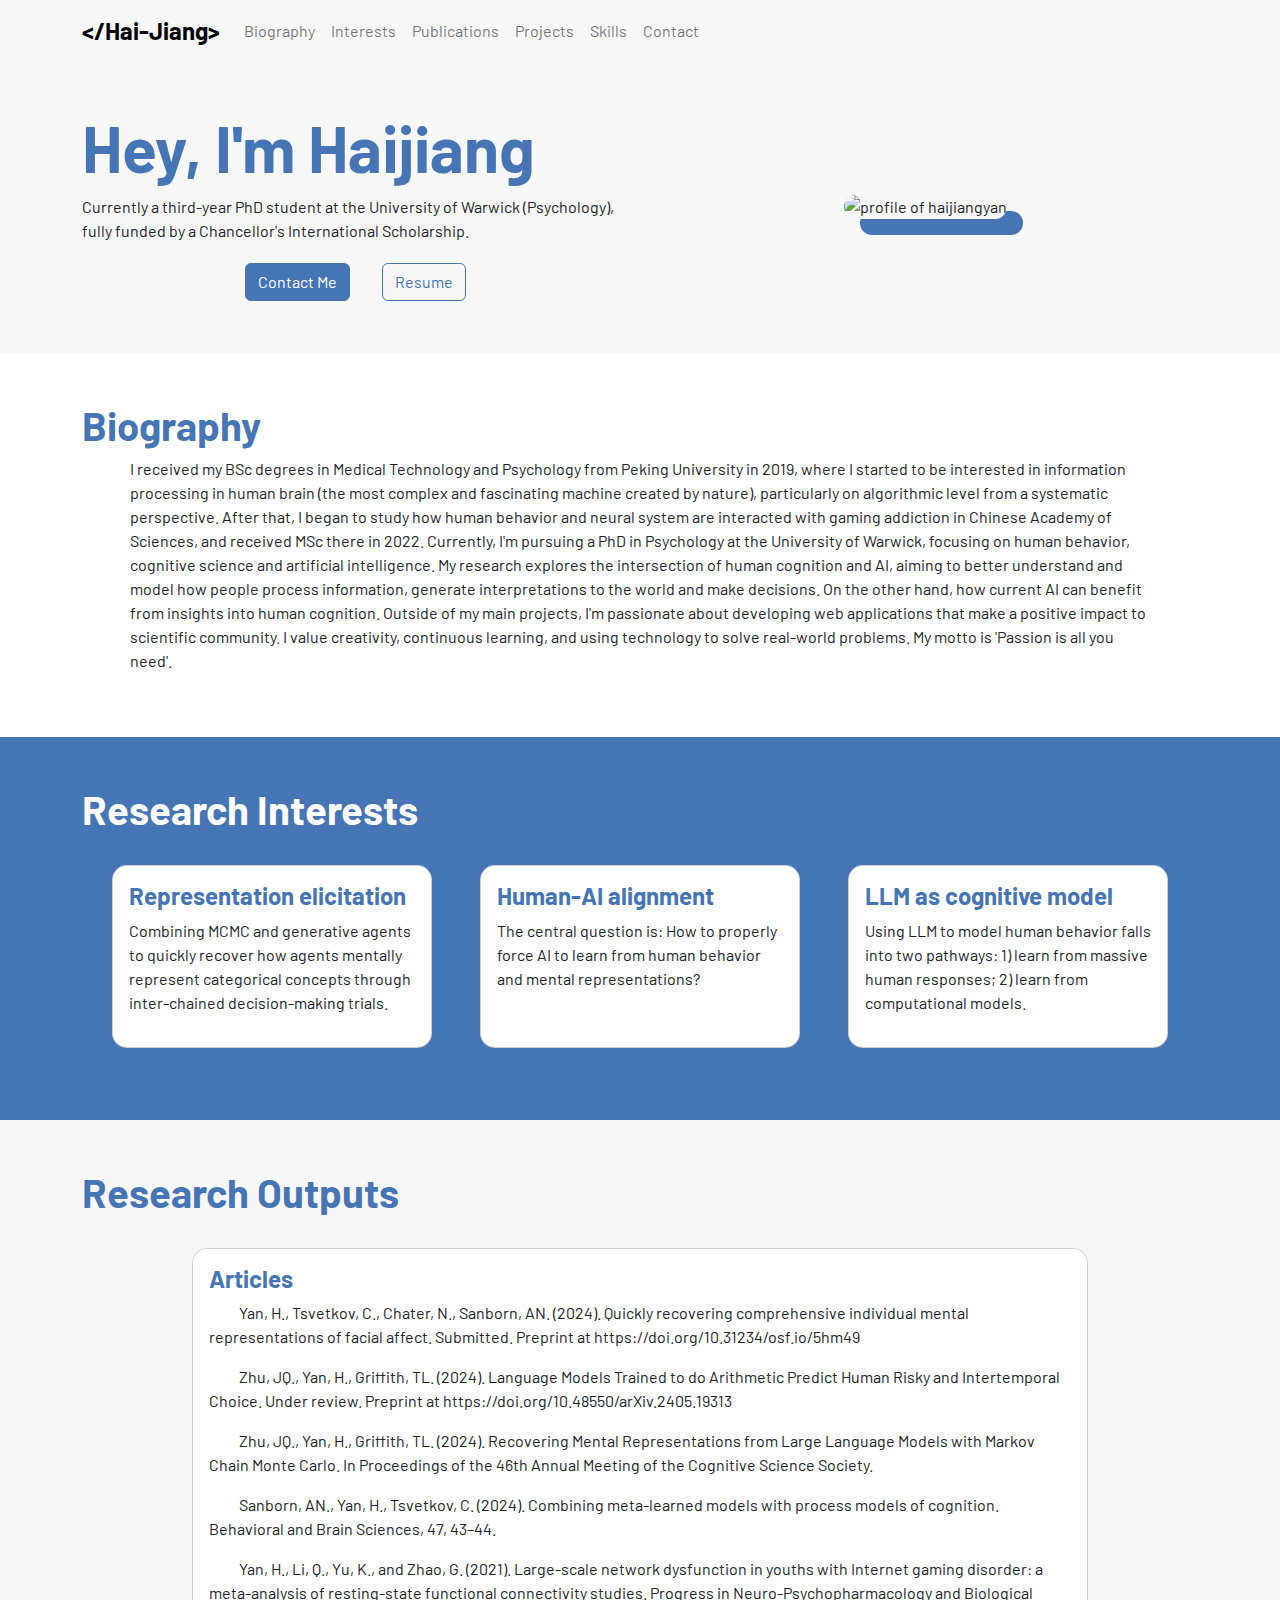
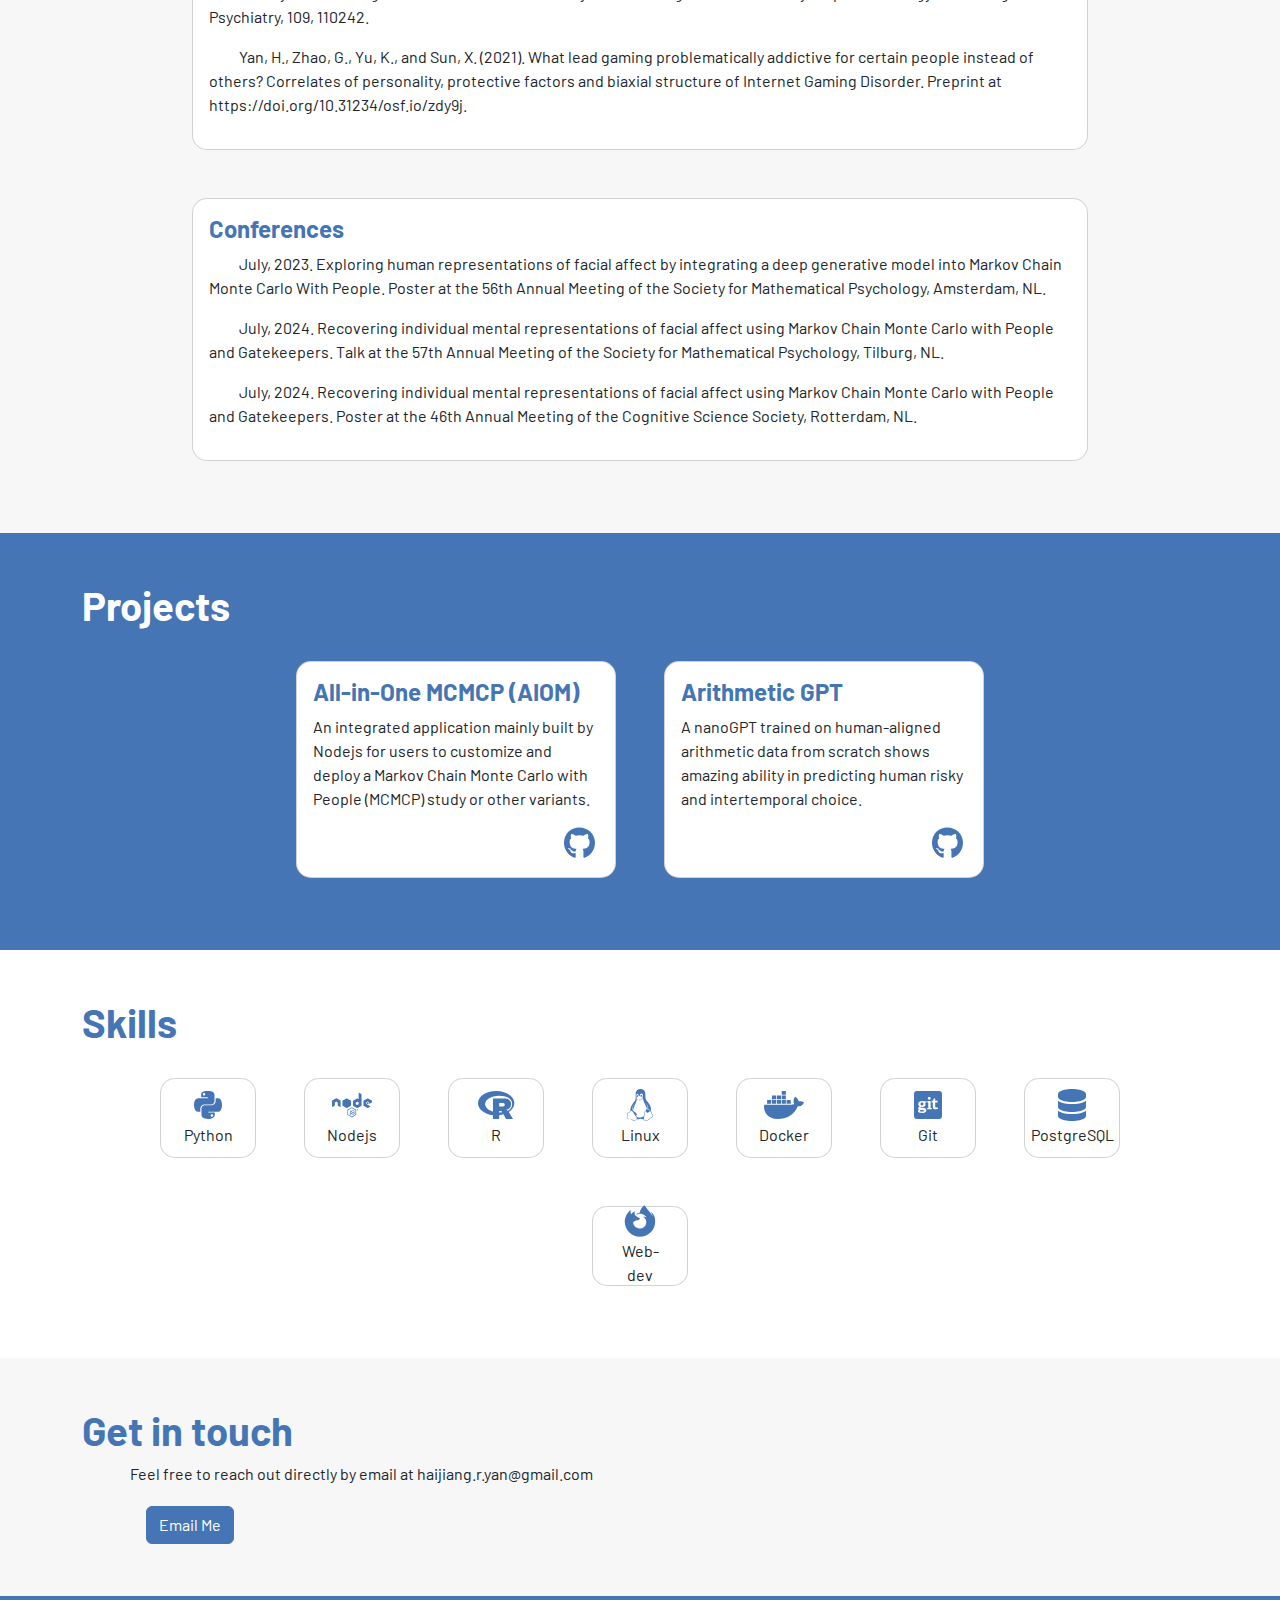
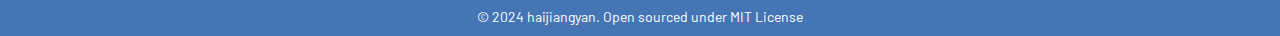
==== commit 3ff4b9ec: "Updates" ====
--- a/index.html
+++ b/index.html
@@ -1 +1 @@
-<!DOCTYPE html><html><head><meta charSet="utf-8"/><meta name="viewport" content="width=device-width"/><title>Haijiang-Yan</title><meta name="description" content="I create AIOM. I graduated from."/><meta property="og:title" content="Haijiang-Yan"/><meta property="og:description" content="I create AIOM. I graduated from."/><meta property="og:image" content="/_next/static/media/profile.936b8478.png"/><meta property="og:type" content="website"/><meta name="next-head-count" content="8"/><link rel="preload" href="/_next/static/css/36639319dc904730.css" as="style"/><link rel="stylesheet" href="/_next/static/css/36639319dc904730.css" data-n-g=""/><noscript data-n-css=""></noscript><script defer="" nomodule="" src="/_next/static/chunks/polyfills-c67a75d1b6f99dc8.js"></script><script src="/_next/static/chunks/webpack-69bfa6990bb9e155.js" defer=""></script><script src="/_next/static/chunks/framework-7dc8a65f4a0cda33.js" defer=""></script><script src="/_next/static/chunks/main-84ef8f6faac559d3.js" defer=""></script><script src="/_next/static/chunks/pages/_app-29bc13de28cf3fe8.js" defer=""></script><script src="/_next/static/chunks/c16184b3-7494cb60fdbff6da.js" defer=""></script><script src="/_next/static/chunks/2cca2479-4c7a84370944326a.js" defer=""></script><script src="/_next/static/chunks/574-2538001f65255a58.js" defer=""></script><script src="/_next/static/chunks/603-ee7dd379760e349b.js" defer=""></script><script src="/_next/static/chunks/pages/index-6aa1044904431370.js" defer=""></script><script src="/_next/static/uJiAshkJDUEEiuH-oPxX6/_buildManifest.js" defer=""></script><script src="/_next/static/uJiAshkJDUEEiuH-oPxX6/_ssgManifest.js" defer=""></script></head><body><div id="__next"><nav class="navbar navbar-expand-sm navbar-light bg-secondary"><div class="container"><a class="navbar-brand" href="/"><span class="">&lt;/Hai-Jiang&gt;</span></a><button class="custom-toggler navbar-toggler" type="button" data-toggle="collapse" data-target="#navbarsExample09" aria-controls="navbarsExample09" aria-expanded="false" aria-label="Toggle navigation"><span class="navbar-toggler-icon"></span></button><div class="collapse navbar-collapse" id="navbarsExample09"><div class="navbar-nav"><a class="nav-link" href="/#bio">Biography</a><a class="nav-link" href="/#interests">Interests</a><a class="nav-link" href="/#outputs">Publications</a><a class="nav-link" href="/#projects">Projects</a><a class="nav-link" href="/#skills">Skills</a><a class="nav-link" href="/#contact">Contact</a></div></div></div></nav><div class="bg-secondary py-5 px-5"><div class="container"><div class=" row align-items-center"><div class="col-sm-6"><h1 class="text-primary fw-bold display-3">Hey, I&#x27;m Haijiang</h1><p>Currently a third-year PhD student at the University of Warwick (Psychology), fully funded by a Chancellor&#x27;s International Scholarship.</p><div class="text-center"><a class="btn btn-primary my-1 mx-3" href="/#contact">Contact Me</a><a target="_blank" rel="noreferrer" class="btn btn-outline-primary my-1 mx-3" href="https://drive.google.com/file/d/1PbCfOan4GACZHemWUQZ1PwE-jYdUY3vS/view?usp=sharing">Resume</a></div></div><div class="col-sm-6 text-center"><img class="img-fluid my-3 card-image" width="250" height="250" src="/_next/static/media/profile.936b8478.png" alt="profile of haijiangyan"/></div></div></div></div><div id="bio" class="bg-white py-5 px-5"><div class="container"><h1 class="text-primary fw-bold">Biography</h1><div class="px-sm-5"><p>I received my BSc degrees in Medical Technology and Psychology from Peking University in 2019, where I started to be interested in information processing in human brain (the most complex and fascinating machine created by nature), particularly on algorithmic level from a systematic perspective. After that, I began to study how human behavior and neutral system are interacted with gaming addiction in Chinese Academy of Sciences, and received MSc there in 2022. Currently, I&#x27;m pursuing a PhD in Psychology at the University of Warwick, focusing on human behavior, cognitive science and artificial intelligence. My research explores the intersection of human cognition and AI, aiming to better understand and model how people process information, generate interpretations to the world and make decisions. On the other hand, how current AI can benefit from insights into human cognition. Outside of my main projects, I&#x27;m passionate about developing web applications that make a positive impact to scientific community. I value creativity, continuous learning, and using technology to solve real-world problems. My motto is &#x27;Passion is all you need&#x27;.</p></div></div></div><div id="interests" class="bg-primary py-5 px-5"><div class="container"><h1 class="text-light fw-bold">Research Interests</h1><div class="d-flex flex-row flex-wrap justify-content-center"><div class="card py-3 px-3 mx-sm-4 my-4 card-work" style="width:20rem"><h4 class="text-primary fw-bold">Representation elicitation</h4><p class="text-dark">Combining MCMC and generative agents to quickly recover how agents mentally represent categorical concepts through inter-chained decision-making trials.</p><div class="text-end"></div></div><div class="card py-3 px-3 mx-sm-4 my-4 card-work" style="width:20rem"><h4 class="text-primary fw-bold">Human-AI alignment</h4><p class="text-dark">The central question is: How to properly force AI to learn from human behavior and mental representations?</p><div class="text-end"></div></div><div class="card py-3 px-3 mx-sm-4 my-4 card-work" style="width:20rem"><h4 class="text-primary fw-bold">LLM as cognitive model</h4><p class="text-dark">Using LLM to model human behavior falls into two pathways: 1) learn from massive human responses; 2) learn from computational models.</p><div class="text-end"></div></div></div></div></div><div id="outputs" class="bg-secondary py-5 px-5"><div class="container"><h1 class="text-primary fw-bold">Research Outputs</h1><div class="d-flex flex-row flex-wrap justify-content-center"><div class="card py-3 px-3 mx-sm-4 my-4 card-work" style="width:70vw"><h4 class="text-primary fw-bold">Articles</h4><p class="text-dark indented">Yan, H., Tsvetkov, C., Chater, N., Sanborn, AN. (2024). Quickly recovering comprehensive individual mental representations of facial affect. Submitted. Preprint at https://doi.org/10.31234/osf.io/5hm49</p><p class="text-dark indented">Zhu, JQ., Yan, H., Griffith, TL. (2024). Language Models Trained to do Arithmetic Predict Human Risky and Intertemporal Choice. Under review. Preprint at https://doi.org/10.48550/arXiv.2405.19313</p><p class="text-dark indented">Zhu, JQ., Yan, H., Griffith, TL. (2024). Recovering Mental Representations from Large Language Models with Markov Chain Monte Carlo. In Proceedings of the 46th Annual Meeting of the Cognitive Science Society.</p><p class="text-dark indented">Sanborn, AN., Yan, H., Tsvetkov, C. (2024). Combining meta-learned models with process models of cognition. Behavioral and Brain Sciences, 47, 43–44.</p><p class="text-dark indented">Yan, H., Li, Q., Yu, K., and Zhao, G. (2021). Large-scale network dysfunction in youths with Internet gaming disorder: a meta-analysis of resting-state functional connectivity studies. Progress in Neuro-Psychopharmacology and Biological Psychiatry, 109, 110242.</p><p class="text-dark indented">Yan, H., Zhao, G., Yu, K., and Sun, X. (2021). What lead gaming problematically addictive for certain people instead of others? Correlates of personality, protective factors and biaxial structure of Internet Gaming Disorder. Preprint at https://doi.org/10.31234/osf.io/zdy9j.</p><div class="text-end"></div></div><div class="card py-3 px-3 mx-sm-4 my-4 card-work" style="width:70vw"><h4 class="text-primary fw-bold">Conferences</h4><p class="text-dark indented">July, 2023. Exploring human representations of facial affect by integrating a deep generative model into Markov Chain Monte Carlo With People. Poster at the 56th Annual Meeting of the Society for Mathematical Psychology, Amsterdam, NL.</p><p class="text-dark indented">July, 2024. Recovering individual mental representations of facial affect using Markov Chain Monte Carlo with People and Gatekeepers. Talk at the 57th Annual Meeting of the Society for Mathematical Psychology, Tilburg, NL.</p><p class="text-dark indented">July, 2024. Recovering individual mental representations of facial affect using Markov Chain Monte Carlo with People and Gatekeepers. Poster at the 46th Annual Meeting of the Cognitive Science Society, Rotterdam, NL.</p><div class="text-end"></div></div></div></div></div><div id="projects" class="bg-primary py-5 px-5"><div class="container"><h1 class="text-light fw-bold">Projects</h1><div class="d-flex flex-row flex-wrap justify-content-center"><div class="card py-3 px-3 mx-sm-4 my-4 card-work" style="width:20rem"><h4 class="text-primary fw-bold">All-in-One MCMCP (AIOM)</h4><p class="text-dark">An integrated application mainly built by Nodejs for users to customize and deploy a Markov Chain Monte Carlo with People (MCMCP) study or other variants.</p><div class="text-end"><a target="_blank" rel="noreferrer" href="https://github.com/HaijiangYan/AIOM"><svg aria-hidden="true" focusable="false" data-prefix="fab" data-icon="github" class="svg-inline--fa fa-github fa-2x icon-style mx-1 iconshadow" role="img" xmlns="http://www.w3.org/2000/svg" viewBox="0 0 496 512"><path fill="currentColor" d="M165.9 397.4c0 2-2.3 3.6-5.2 3.6-3.3.3-5.6-1.3-5.6-3.6 0-2 2.3-3.6 5.2-3.6 3-.3 5.6 1.3 5.6 3.6zm-31.1-4.5c-.7 2 1.3 4.3 4.3 4.9 2.6 1 5.6 0 6.2-2s-1.3-4.3-4.3-5.2c-2.6-.7-5.5.3-6.2 2.3zm44.2-1.7c-2.9.7-4.9 2.6-4.6 4.9.3 2 2.9 3.3 5.9 2.6 2.9-.7 4.9-2.6 4.6-4.6-.3-1.9-3-3.2-5.9-2.9zM244.8 8C106.1 8 0 113.3 0 252c0 110.9 69.8 205.8 169.5 239.2 12.8 2.3 17.3-5.6 17.3-12.1 0-6.2-.3-40.4-.3-61.4 0 0-70 15-84.7-29.8 0 0-11.4-29.1-27.8-36.6 0 0-22.9-15.7 1.6-15.4 0 0 24.9 2 38.6 25.8 21.9 38.6 58.6 27.5 72.9 20.9 2.3-16 8.8-27.1 16-33.7-55.9-6.2-112.3-14.3-112.3-110.5 0-27.5 7.6-41.3 23.6-58.9-2.6-6.5-11.1-33.3 2.6-67.9 20.9-6.5 69 27 69 27 20-5.6 41.5-8.5 62.8-8.5s42.8 2.9 62.8 8.5c0 0 48.1-33.6 69-27 13.7 34.7 5.2 61.4 2.6 67.9 16 17.7 25.8 31.5 25.8 58.9 0 96.5-58.9 104.2-114.8 110.5 9.2 7.9 17 22.9 17 46.4 0 33.7-.3 75.4-.3 83.6 0 6.5 4.6 14.4 17.3 12.1C428.2 457.8 496 362.9 496 252 496 113.3 383.5 8 244.8 8zM97.2 352.9c-1.3 1-1 3.3.7 5.2 1.6 1.6 3.9 2.3 5.2 1 1.3-1 1-3.3-.7-5.2-1.6-1.6-3.9-2.3-5.2-1zm-10.8-8.1c-.7 1.3.3 2.9 2.3 3.9 1.6 1 3.6.7 4.3-.7.7-1.3-.3-2.9-2.3-3.9-2-.6-3.6-.3-4.3.7zm32.4 35.6c-1.6 1.3-1 4.3 1.3 6.2 2.3 2.3 5.2 2.6 6.5 1 1.3-1.3.7-4.3-1.3-6.2-2.2-2.3-5.2-2.6-6.5-1zm-11.4-14.7c-1.6 1-1.6 3.6 0 5.9 1.6 2.3 4.3 3.3 5.6 2.3 1.6-1.3 1.6-3.9 0-6.2-1.4-2.3-4-3.3-5.6-2z"></path></svg></a></div></div><div class="card py-3 px-3 mx-sm-4 my-4 card-work" style="width:20rem"><h4 class="text-primary fw-bold">Arithmetic GPT</h4><p class="text-dark">A nanoGPT trained on human-aligned arithmetic data from scratch shows amazing ability in predicting human risky and intertemporal choice.</p><div class="text-end"><a target="_blank" rel="noreferrer" href="https://github.com/HaijiangYan/arithmetic-nanoGPT"><svg aria-hidden="true" focusable="false" data-prefix="fab" data-icon="github" class="svg-inline--fa fa-github fa-2x icon-style mx-1 iconshadow" role="img" xmlns="http://www.w3.org/2000/svg" viewBox="0 0 496 512"><path fill="currentColor" d="M165.9 397.4c0 2-2.3 3.6-5.2 3.6-3.3.3-5.6-1.3-5.6-3.6 0-2 2.3-3.6 5.2-3.6 3-.3 5.6 1.3 5.6 3.6zm-31.1-4.5c-.7 2 1.3 4.3 4.3 4.9 2.6 1 5.6 0 6.2-2s-1.3-4.3-4.3-5.2c-2.6-.7-5.5.3-6.2 2.3zm44.2-1.7c-2.9.7-4.9 2.6-4.6 4.9.3 2 2.9 3.3 5.9 2.6 2.9-.7 4.9-2.6 4.6-4.6-.3-1.9-3-3.2-5.9-2.9zM244.8 8C106.1 8 0 113.3 0 252c0 110.9 69.8 205.8 169.5 239.2 12.8 2.3 17.3-5.6 17.3-12.1 0-6.2-.3-40.4-.3-61.4 0 0-70 15-84.7-29.8 0 0-11.4-29.1-27.8-36.6 0 0-22.9-15.7 1.6-15.4 0 0 24.9 2 38.6 25.8 21.9 38.6 58.6 27.5 72.9 20.9 2.3-16 8.8-27.1 16-33.7-55.9-6.2-112.3-14.3-112.3-110.5 0-27.5 7.6-41.3 23.6-58.9-2.6-6.5-11.1-33.3 2.6-67.9 20.9-6.5 69 27 69 27 20-5.6 41.5-8.5 62.8-8.5s42.8 2.9 62.8 8.5c0 0 48.1-33.6 69-27 13.7 34.7 5.2 61.4 2.6 67.9 16 17.7 25.8 31.5 25.8 58.9 0 96.5-58.9 104.2-114.8 110.5 9.2 7.9 17 22.9 17 46.4 0 33.7-.3 75.4-.3 83.6 0 6.5 4.6 14.4 17.3 12.1C428.2 457.8 496 362.9 496 252 496 113.3 383.5 8 244.8 8zM97.2 352.9c-1.3 1-1 3.3.7 5.2 1.6 1.6 3.9 2.3 5.2 1 1.3-1 1-3.3-.7-5.2-1.6-1.6-3.9-2.3-5.2-1zm-10.8-8.1c-.7 1.3.3 2.9 2.3 3.9 1.6 1 3.6.7 4.3-.7.7-1.3-.3-2.9-2.3-3.9-2-.6-3.6-.3-4.3.7zm32.4 35.6c-1.6 1.3-1 4.3 1.3 6.2 2.3 2.3 5.2 2.6 6.5 1 1.3-1.3.7-4.3-1.3-6.2-2.2-2.3-5.2-2.6-6.5-1zm-11.4-14.7c-1.6 1-1.6 3.6 0 5.9 1.6 2.3 4.3 3.3 5.6 2.3 1.6-1.3 1.6-3.9 0-6.2-1.4-2.3-4-3.3-5.6-2z"></path></svg></a></div></div></div></div></div><div id="skills" class="bg-white py-5 px-5"><div class="container"><h1 class="text-primary fw-bold">Skills</h1><div class="d-flex flex-row flex-wrap justify-content-center"><div class="card py-3 px-3 mx-sm-4 my-4 card-work" style="width:6rem;height:5rem;display:flex;flex-direction:column;align-items:center;justify-content:center;text-align:center"><p class="text-dark"></p><a target="_blank" rel="noreferrer"><svg aria-hidden="true" focusable="false" data-prefix="fab" data-icon="python" class="svg-inline--fa fa-python fa-2x icon-style mx-1" role="img" xmlns="http://www.w3.org/2000/svg" viewBox="0 0 448 512"><path fill="currentColor" d="M439.8 200.5c-7.7-30.9-22.3-54.2-53.4-54.2h-40.1v47.4c0 36.8-31.2 67.8-66.8 67.8H172.7c-29.2 0-53.4 25-53.4 54.3v101.8c0 29 25.2 46 53.4 54.3 33.8 9.9 66.3 11.7 106.8 0 26.9-7.8 53.4-23.5 53.4-54.3v-40.7H226.2v-13.6h160.2c31.1 0 42.6-21.7 53.4-54.2 11.2-33.5 10.7-65.7 0-108.6zM286.2 404c11.1 0 20.1 9.1 20.1 20.3 0 11.3-9 20.4-20.1 20.4-11 0-20.1-9.2-20.1-20.4.1-11.3 9.1-20.3 20.1-20.3zM167.8 248.1h106.8c29.7 0 53.4-24.5 53.4-54.3V91.9c0-29-24.4-50.7-53.4-55.6-35.8-5.9-74.7-5.6-106.8.1-45.2 8-53.4 24.7-53.4 55.6v40.7h106.9v13.6h-147c-31.1 0-58.3 18.7-66.8 54.2-9.8 40.7-10.2 66.1 0 108.6 7.6 31.6 25.7 54.2 56.8 54.2H101v-48.8c0-35.3 30.5-66.4 66.8-66.4zm-6.7-142.6c-11.1 0-20.1-9.1-20.1-20.3.1-11.3 9-20.4 20.1-20.4 11 0 20.1 9.2 20.1 20.4s-9 20.3-20.1 20.3z"></path></svg></a><p class="text-dark">Python</p><div class="text-end"></div></div><div class="card py-3 px-3 mx-sm-4 my-4 card-work" style="width:6rem;height:5rem;display:flex;flex-direction:column;align-items:center;justify-content:center;text-align:center"><p class="text-dark"></p><a target="_blank" rel="noreferrer"><svg aria-hidden="true" focusable="false" data-prefix="fab" data-icon="node" class="svg-inline--fa fa-node fa-2x icon-style mx-1" role="img" xmlns="http://www.w3.org/2000/svg" viewBox="0 0 640 512"><path fill="currentColor" d="M316.3 452c-2.1 0-4.2-.6-6.1-1.6L291 439c-2.9-1.6-1.5-2.2-.5-2.5 3.8-1.3 4.6-1.6 8.7-4 .4-.2 1-.1 1.4.1l14.8 8.8c.5.3 1.3.3 1.8 0L375 408c.5-.3.9-.9.9-1.6v-66.7c0-.7-.3-1.3-.9-1.6l-57.8-33.3c-.5-.3-1.2-.3-1.8 0l-57.8 33.3c-.6.3-.9 1-.9 1.6v66.7c0 .6.4 1.2.9 1.5l15.8 9.1c8.6 4.3 13.9-.8 13.9-5.8v-65.9c0-.9.7-1.7 1.7-1.7h7.3c.9 0 1.7.7 1.7 1.7v65.9c0 11.5-6.2 18-17.1 18-3.3 0-6 0-13.3-3.6l-15.2-8.7c-3.7-2.2-6.1-6.2-6.1-10.5v-66.7c0-4.3 2.3-8.4 6.1-10.5l57.8-33.4c3.7-2.1 8.5-2.1 12.1 0l57.8 33.4c3.7 2.2 6.1 6.2 6.1 10.5v66.7c0 4.3-2.3 8.4-6.1 10.5l-57.8 33.4c-1.7 1.1-3.8 1.7-6 1.7zm46.7-65.8c0-12.5-8.4-15.8-26.2-18.2-18-2.4-19.8-3.6-19.8-7.8 0-3.5 1.5-8.1 14.8-8.1 11.9 0 16.3 2.6 18.1 10.6.2.8.8 1.3 1.6 1.3h7.5c.5 0 .9-.2 1.2-.5.3-.4.5-.8.4-1.3-1.2-13.8-10.3-20.2-28.8-20.2-16.5 0-26.3 7-26.3 18.6 0 12.7 9.8 16.1 25.6 17.7 18.9 1.9 20.4 4.6 20.4 8.3 0 6.5-5.2 9.2-17.4 9.2-15.3 0-18.7-3.8-19.8-11.4-.1-.8-.8-1.4-1.7-1.4h-7.5c-.9 0-1.7.7-1.7 1.7 0 9.7 5.3 21.3 30.6 21.3 18.5 0 29-7.2 29-19.8zm54.5-50.1c0 6.1-5 11.1-11.1 11.1s-11.1-5-11.1-11.1c0-6.3 5.2-11.1 11.1-11.1 6-.1 11.1 4.8 11.1 11.1zm-1.8 0c0-5.2-4.2-9.3-9.4-9.3-5.1 0-9.3 4.1-9.3 9.3 0 5.2 4.2 9.4 9.3 9.4 5.2-.1 9.4-4.3 9.4-9.4zm-4.5 6.2h-2.6c-.1-.6-.5-3.8-.5-3.9-.2-.7-.4-1.1-1.3-1.1h-2.2v5h-2.4v-12.5h4.3c1.5 0 4.4 0 4.4 3.3 0 2.3-1.5 2.8-2.4 3.1 1.7.1 1.8 1.2 2.1 2.8.1 1 .3 2.7.6 3.3zm-2.8-8.8c0-1.7-1.2-1.7-1.8-1.7h-2v3.5h1.9c1.6 0 1.9-1.1 1.9-1.8zM137.3 191c0-2.7-1.4-5.1-3.7-6.4l-61.3-35.3c-1-.6-2.2-.9-3.4-1h-.6c-1.2 0-2.3.4-3.4 1L3.7 184.6C1.4 185.9 0 188.4 0 191l.1 95c0 1.3.7 2.5 1.8 3.2 1.1.7 2.5.7 3.7 0L42 268.3c2.3-1.4 3.7-3.8 3.7-6.4v-44.4c0-2.6 1.4-5.1 3.7-6.4l15.5-8.9c1.2-.7 2.4-1 3.7-1 1.3 0 2.6.3 3.7 1l15.5 8.9c2.3 1.3 3.7 3.8 3.7 6.4v44.4c0 2.6 1.4 5.1 3.7 6.4l36.4 20.9c1.1.7 2.6.7 3.7 0 1.1-.6 1.8-1.9 1.8-3.2l.2-95zM472.5 87.3v176.4c0 2.6-1.4 5.1-3.7 6.4l-61.3 35.4c-2.3 1.3-5.1 1.3-7.4 0l-61.3-35.4c-2.3-1.3-3.7-3.8-3.7-6.4v-70.8c0-2.6 1.4-5.1 3.7-6.4l61.3-35.4c2.3-1.3 5.1-1.3 7.4 0l15.3 8.8c1.7 1 3.9-.3 3.9-2.2v-94c0-2.8 3-4.6 5.5-3.2l36.5 20.4c2.3 1.2 3.8 3.7 3.8 6.4zm-46 128.9c0-.7-.4-1.3-.9-1.6l-21-12.2c-.6-.3-1.3-.3-1.9 0l-21 12.2c-.6.3-.9.9-.9 1.6v24.3c0 .7.4 1.3.9 1.6l21 12.1c.6.3 1.3.3 1.8 0l21-12.1c.6-.3.9-.9.9-1.6v-24.3zm209.8-.7c2.3-1.3 3.7-3.8 3.7-6.4V192c0-2.6-1.4-5.1-3.7-6.4l-60.9-35.4c-2.3-1.3-5.1-1.3-7.4 0l-61.3 35.4c-2.3 1.3-3.7 3.8-3.7 6.4v70.8c0 2.7 1.4 5.1 3.7 6.4l60.9 34.7c2.2 1.3 5 1.3 7.3 0l36.8-20.5c2.5-1.4 2.5-5 0-6.4L550 241.6c-1.2-.7-1.9-1.9-1.9-3.2v-22.2c0-1.3.7-2.5 1.9-3.2l19.2-11.1c1.1-.7 2.6-.7 3.7 0l19.2 11.1c1.1.7 1.9 1.9 1.9 3.2v17.4c0 2.8 3.1 4.6 5.6 3.2l36.7-21.3zM559 219c-.4.3-.7.7-.7 1.2v13.6c0 .5.3 1 .7 1.2l11.8 6.8c.4.3 1 .3 1.4 0L584 235c.4-.3.7-.7.7-1.2v-13.6c0-.5-.3-1-.7-1.2l-11.8-6.8c-.4-.3-1-.3-1.4 0L559 219zm-254.2 43.5v-70.4c0-2.6-1.6-5.1-3.9-6.4l-61.1-35.2c-2.1-1.2-5-1.4-7.4 0l-61.1 35.2c-2.3 1.3-3.9 3.7-3.9 6.4v70.4c0 2.8 1.9 5.2 4 6.4l61.2 35.2c2.4 1.4 5.2 1.3 7.4 0l61-35.2c1.8-1 3.1-2.7 3.6-4.7.1-.5.2-1.1.2-1.7zm-74.3-124.9l-.8.5h1.1l-.3-.5zm76.2 130.2l-.4-.7v.9l.4-.2z"></path></svg></a><p class="text-dark">Nodejs</p><div class="text-end"></div></div><div class="card py-3 px-3 mx-sm-4 my-4 card-work" style="width:6rem;height:5rem;display:flex;flex-direction:column;align-items:center;justify-content:center;text-align:center"><p class="text-dark"></p><a target="_blank" rel="noreferrer"><svg aria-hidden="true" focusable="false" data-prefix="fab" data-icon="r-project" class="svg-inline--fa fa-r-project fa-2x icon-style mx-1" role="img" xmlns="http://www.w3.org/2000/svg" viewBox="0 0 581 512"><path fill="currentColor" d="M581 226.6C581 119.1 450.9 32 290.5 32S0 119.1 0 226.6C0 322.4 103.3 402 239.4 418.1V480h99.1v-61.5c24.3-2.7 47.6-7.4 69.4-13.9L448 480h112l-67.4-113.7c54.5-35.4 88.4-84.9 88.4-139.7zm-466.8 14.5c0-73.5 98.9-133 220.8-133s211.9 40.7 211.9 133c0 50.1-26.5 85-70.3 106.4-2.4-1.6-4.7-2.9-6.4-3.7-10.2-5.2-27.8-10.5-27.8-10.5s86.6-6.4 86.6-92.7-90.6-87.9-90.6-87.9h-199V361c-74.1-21.5-125.2-67.1-125.2-119.9zm225.1 38.3v-55.6c57.8 0 87.8-6.8 87.8 27.3 0 36.5-38.2 28.3-87.8 28.3zm-.9 72.5H365c10.8 0 18.9 11.7 24 19.2-16.1 1.9-33 2.8-50.6 2.9v-22.1z"></path></svg></a><p class="text-dark">R</p><div class="text-end"></div></div><div class="card py-3 px-3 mx-sm-4 my-4 card-work" style="width:6rem;height:5rem;display:flex;flex-direction:column;align-items:center;justify-content:center;text-align:center"><p class="text-dark"></p><a target="_blank" rel="noreferrer"><svg aria-hidden="true" focusable="false" data-prefix="fab" data-icon="linux" class="svg-inline--fa fa-linux fa-2x icon-style mx-1" role="img" xmlns="http://www.w3.org/2000/svg" viewBox="0 0 448 512"><path fill="currentColor" d="M220.8 123.3c1 .5 1.8 1.7 3 1.7 1.1 0 2.8-.4 2.9-1.5.2-1.4-1.9-2.3-3.2-2.9-1.7-.7-3.9-1-5.5-.1-.4.2-.8.7-.6 1.1.3 1.3 2.3 1.1 3.4 1.7zm-21.9 1.7c1.2 0 2-1.2 3-1.7 1.1-.6 3.1-.4 3.5-1.6.2-.4-.2-.9-.6-1.1-1.6-.9-3.8-.6-5.5.1-1.3.6-3.4 1.5-3.2 2.9.1 1 1.8 1.5 2.8 1.4zM420 403.8c-3.6-4-5.3-11.6-7.2-19.7-1.8-8.1-3.9-16.8-10.5-22.4-1.3-1.1-2.6-2.1-4-2.9-1.3-.8-2.7-1.5-4.1-2 9.2-27.3 5.6-54.5-3.7-79.1-11.4-30.1-31.3-56.4-46.5-74.4-17.1-21.5-33.7-41.9-33.4-72C311.1 85.4 315.7.1 234.8 0 132.4-.2 158 103.4 156.9 135.2c-1.7 23.4-6.4 41.8-22.5 64.7-18.9 22.5-45.5 58.8-58.1 96.7-6 17.9-8.8 36.1-6.2 53.3-6.5 5.8-11.4 14.7-16.6 20.2-4.2 4.3-10.3 5.9-17 8.3s-14 6-18.5 14.5c-2.1 3.9-2.8 8.1-2.8 12.4 0 3.9.6 7.9 1.2 11.8 1.2 8.1 2.5 15.7.8 20.8-5.2 14.4-5.9 24.4-2.2 31.7 3.8 7.3 11.4 10.5 20.1 12.3 17.3 3.6 40.8 2.7 59.3 12.5 19.8 10.4 39.9 14.1 55.9 10.4 11.6-2.6 21.1-9.6 25.9-20.2 12.5-.1 26.3-5.4 48.3-6.6 14.9-1.2 33.6 5.3 55.1 4.1.6 2.3 1.4 4.6 2.5 6.7v.1c8.3 16.7 23.8 24.3 40.3 23 16.6-1.3 34.1-11 48.3-27.9 13.6-16.4 36-23.2 50.9-32.2 7.4-4.5 13.4-10.1 13.9-18.3.4-8.2-4.4-17.3-15.5-29.7zM223.7 87.3c9.8-22.2 34.2-21.8 44-.4 6.5 14.2 3.6 30.9-4.3 40.4-1.6-.8-5.9-2.6-12.6-4.9 1.1-1.2 3.1-2.7 3.9-4.6 4.8-11.8-.2-27-9.1-27.3-7.3-.5-13.9 10.8-11.8 23-4.1-2-9.4-3.5-13-4.4-1-6.9-.3-14.6 2.9-21.8zM183 75.8c10.1 0 20.8 14.2 19.1 33.5-3.5 1-7.1 2.5-10.2 4.6 1.2-8.9-3.3-20.1-9.6-19.6-8.4.7-9.8 21.2-1.8 28.1 1 .8 1.9-.2-5.9 5.5-15.6-14.6-10.5-52.1 8.4-52.1zm-13.6 60.7c6.2-4.6 13.6-10 14.1-10.5 4.7-4.4 13.5-14.2 27.9-14.2 7.1 0 15.6 2.3 25.9 8.9 6.3 4.1 11.3 4.4 22.6 9.3 8.4 3.5 13.7 9.7 10.5 18.2-2.6 7.1-11 14.4-22.7 18.1-11.1 3.6-19.8 16-38.2 14.9-3.9-.2-7-1-9.6-2.1-8-3.5-12.2-10.4-20-15-8.6-4.8-13.2-10.4-14.7-15.3-1.4-4.9 0-9 4.2-12.3zm3.3 334c-2.7 35.1-43.9 34.4-75.3 18-29.9-15.8-68.6-6.5-76.5-21.9-2.4-4.7-2.4-12.7 2.6-26.4v-.2c2.4-7.6.6-16-.6-23.9-1.2-7.8-1.8-15 .9-20 3.5-6.7 8.5-9.1 14.8-11.3 10.3-3.7 11.8-3.4 19.6-9.9 5.5-5.7 9.5-12.9 14.3-18 5.1-5.5 10-8.1 17.7-6.9 8.1 1.2 15.1 6.8 21.9 16l19.6 35.6c9.5 19.9 43.1 48.4 41 68.9zm-1.4-25.9c-4.1-6.6-9.6-13.6-14.4-19.6 7.1 0 14.2-2.2 16.7-8.9 2.3-6.2 0-14.9-7.4-24.9-13.5-18.2-38.3-32.5-38.3-32.5-13.5-8.4-21.1-18.7-24.6-29.9s-3-23.3-.3-35.2c5.2-22.9 18.6-45.2 27.2-59.2 2.3-1.7.8 3.2-8.7 20.8-8.5 16.1-24.4 53.3-2.6 82.4.6-20.7 5.5-41.8 13.8-61.5 12-27.4 37.3-74.9 39.3-112.7 1.1.8 4.6 3.2 6.2 4.1 4.6 2.7 8.1 6.7 12.6 10.3 12.4 10 28.5 9.2 42.4 1.2 6.2-3.5 11.2-7.5 15.9-9 9.9-3.1 17.8-8.6 22.3-15 7.7 30.4 25.7 74.3 37.2 95.7 6.1 11.4 18.3 35.5 23.6 64.6 3.3-.1 7 .4 10.9 1.4 13.8-35.7-11.7-74.2-23.3-84.9-4.7-4.6-4.9-6.6-2.6-6.5 12.6 11.2 29.2 33.7 35.2 59 2.8 11.6 3.3 23.7.4 35.7 16.4 6.8 35.9 17.9 30.7 34.8-2.2-.1-3.2 0-4.2 0 3.2-10.1-3.9-17.6-22.8-26.1-19.6-8.6-36-8.6-38.3 12.5-12.1 4.2-18.3 14.7-21.4 27.3-2.8 11.2-3.6 24.7-4.4 39.9-.5 7.7-3.6 18-6.8 29-32.1 22.9-76.7 32.9-114.3 7.2zm257.4-11.5c-.9 16.8-41.2 19.9-63.2 46.5-13.2 15.7-29.4 24.4-43.6 25.5s-26.5-4.8-33.7-19.3c-4.7-11.1-2.4-23.1 1.1-36.3 3.7-14.2 9.2-28.8 9.9-40.6.8-15.2 1.7-28.5 4.2-38.7 2.6-10.3 6.6-17.2 13.7-21.1.3-.2.7-.3 1-.5.8 13.2 7.3 26.6 18.8 29.5 12.6 3.3 30.7-7.5 38.4-16.3 9-.3 15.7-.9 22.6 5.1 9.9 8.5 7.1 30.3 17.1 41.6 10.6 11.6 14 19.5 13.7 24.6zM173.3 148.7c2 1.9 4.7 4.5 8 7.1 6.6 5.2 15.8 10.6 27.3 10.6 11.6 0 22.5-5.9 31.8-10.8 4.9-2.6 10.9-7 14.8-10.4s5.9-6.3 3.1-6.6-2.6 2.6-6 5.1c-4.4 3.2-9.7 7.4-13.9 9.8-7.4 4.2-19.5 10.2-29.9 10.2s-18.7-4.8-24.9-9.7c-3.1-2.5-5.7-5-7.7-6.9-1.5-1.4-1.9-4.6-4.3-4.9-1.4-.1-1.8 3.7 1.7 6.5z"></path></svg></a><p class="text-dark">Linux</p><div class="text-end"></div></div><div class="card py-3 px-3 mx-sm-4 my-4 card-work" style="width:6rem;height:5rem;display:flex;flex-direction:column;align-items:center;justify-content:center;text-align:center"><p class="text-dark"></p><a target="_blank" rel="noreferrer"><svg aria-hidden="true" focusable="false" data-prefix="fab" data-icon="docker" class="svg-inline--fa fa-docker fa-2x icon-style mx-1" role="img" xmlns="http://www.w3.org/2000/svg" viewBox="0 0 640 512"><path fill="currentColor" d="M349.9 236.3h-66.1v-59.4h66.1v59.4zm0-204.3h-66.1v60.7h66.1V32zm78.2 144.8H362v59.4h66.1v-59.4zm-156.3-72.1h-66.1v60.1h66.1v-60.1zm78.1 0h-66.1v60.1h66.1v-60.1zm276.8 100c-14.4-9.7-47.6-13.2-73.1-8.4-3.3-24-16.7-44.9-41.1-63.7l-14-9.3-9.3 14c-18.4 27.8-23.4 73.6-3.7 103.8-8.7 4.7-25.8 11.1-48.4 10.7H2.4c-8.7 50.8 5.8 116.8 44 162.1 37.1 43.9 92.7 66.2 165.4 66.2 157.4 0 273.9-72.5 328.4-204.2 21.4.4 67.6.1 91.3-45.2 1.5-2.5 6.6-13.2 8.5-17.1l-13.3-8.9zm-511.1-27.9h-66v59.4h66.1v-59.4zm78.1 0h-66.1v59.4h66.1v-59.4zm78.1 0h-66.1v59.4h66.1v-59.4zm-78.1-72.1h-66.1v60.1h66.1v-60.1z"></path></svg></a><p class="text-dark">Docker</p><div class="text-end"></div></div><div class="card py-3 px-3 mx-sm-4 my-4 card-work" style="width:6rem;height:5rem;display:flex;flex-direction:column;align-items:center;justify-content:center;text-align:center"><p class="text-dark"></p><a target="_blank" rel="noreferrer"><svg aria-hidden="true" focusable="false" data-prefix="fab" data-icon="square-git" class="svg-inline--fa fa-square-git fa-2x icon-style mx-1" role="img" xmlns="http://www.w3.org/2000/svg" viewBox="0 0 448 512"><path fill="currentColor" d="M100.59 334.24c48.57 3.31 58.95 2.11 58.95 11.94 0 20-65.55 20.06-65.55 1.52.01-5.09 3.29-9.4 6.6-13.46zm27.95-116.64c-32.29 0-33.75 44.47-.75 44.47 32.51 0 31.71-44.47.75-44.47zM448 80v352a48 48 0 0 1-48 48H48a48 48 0 0 1-48-48V80a48 48 0 0 1 48-48h352a48 48 0 0 1 48 48zm-227 69.31c0 14.49 8.38 22.88 22.86 22.88 14.74 0 23.13-8.39 23.13-22.88S258.62 127 243.88 127c-14.48 0-22.88 7.84-22.88 22.31zM199.18 195h-49.55c-25-6.55-81.56-4.85-81.56 46.75 0 18.8 9.4 32 21.85 38.11C74.23 294.23 66.8 301 66.8 310.6c0 6.87 2.79 13.22 11.18 16.76-8.9 8.4-14 14.48-14 25.92C64 373.35 81.53 385 127.52 385c44.22 0 69.87-16.51 69.87-45.73 0-36.67-28.23-35.32-94.77-39.38l8.38-13.43c17 4.74 74.19 6.23 74.19-42.43 0-11.69-4.83-19.82-9.4-25.67l23.38-1.78zm84.34 109.84l-13-1.78c-3.82-.51-4.07-1-4.07-5.09V192.52h-52.6l-2.79 20.57c15.75 5.55 17 4.86 17 10.17V298c0 5.62-.31 4.58-17 6.87v20.06h72.42zM384 315l-6.87-22.37c-40.93 15.37-37.85-12.41-37.85-16.73v-60.72h37.85v-25.41h-35.82c-2.87 0-2 2.52-2-38.63h-24.18c-2.79 27.7-11.68 38.88-34 41.42v22.62c20.47 0 19.82-.85 19.82 2.54v66.57c0 28.72 11.43 40.91 41.67 40.91 14.45 0 30.45-4.83 41.38-10.2z"></path></svg></a><p class="text-dark">Git</p><div class="text-end"></div></div><div class="card py-3 px-3 mx-sm-4 my-4 card-work" style="width:6rem;height:5rem;display:flex;flex-direction:column;align-items:center;justify-content:center;text-align:center"><p class="text-dark"></p><a target="_blank" rel="noreferrer"><svg aria-hidden="true" focusable="false" data-prefix="fas" data-icon="database" class="svg-inline--fa fa-database fa-2x icon-style mx-1" role="img" xmlns="http://www.w3.org/2000/svg" viewBox="0 0 448 512"><path fill="currentColor" d="M448 80v48c0 44.2-100.3 80-224 80S0 172.2 0 128V80C0 35.8 100.3 0 224 0S448 35.8 448 80zM393.2 214.7c20.8-7.4 39.9-16.9 54.8-28.6V288c0 44.2-100.3 80-224 80S0 332.2 0 288V186.1c14.9 11.8 34 21.2 54.8 28.6C99.7 230.7 159.5 240 224 240s124.3-9.3 169.2-25.3zM0 346.1c14.9 11.8 34 21.2 54.8 28.6C99.7 390.7 159.5 400 224 400s124.3-9.3 169.2-25.3c20.8-7.4 39.9-16.9 54.8-28.6V432c0 44.2-100.3 80-224 80S0 476.2 0 432V346.1z"></path></svg></a><p class="text-dark">PostgreSQL</p><div class="text-end"></div></div><div class="card py-3 px-3 mx-sm-4 my-4 card-work" style="width:6rem;height:5rem;display:flex;flex-direction:column;align-items:center;justify-content:center;text-align:center"><p class="text-dark"></p><a target="_blank" rel="noreferrer"><svg aria-hidden="true" focusable="false" data-prefix="fab" data-icon="firefox-browser" class="svg-inline--fa fa-firefox-browser fa-2x icon-style mx-1" role="img" xmlns="http://www.w3.org/2000/svg" viewBox="0 0 512 512"><path fill="currentColor" d="M130.22 127.548C130.38 127.558 130.3 127.558 130.22 127.548V127.548ZM481.64 172.898C471.03 147.398 449.56 119.898 432.7 111.168C446.42 138.058 454.37 165.048 457.4 185.168C457.405 185.306 457.422 185.443 457.45 185.578C429.87 116.828 383.098 89.1089 344.9 28.7479C329.908 5.05792 333.976 3.51792 331.82 4.08792L331.7 4.15792C284.99 30.1109 256.365 82.5289 249.12 126.898C232.503 127.771 216.219 131.895 201.19 139.035C199.838 139.649 198.736 140.706 198.066 142.031C197.396 143.356 197.199 144.87 197.506 146.323C197.7 147.162 198.068 147.951 198.586 148.639C199.103 149.327 199.76 149.899 200.512 150.318C201.264 150.737 202.096 150.993 202.954 151.071C203.811 151.148 204.676 151.045 205.491 150.768L206.011 150.558C221.511 143.255 238.408 139.393 255.541 139.238C318.369 138.669 352.698 183.262 363.161 201.528C350.161 192.378 326.811 183.338 304.341 187.248C392.081 231.108 368.541 381.784 246.951 376.448C187.487 373.838 149.881 325.467 146.421 285.648C146.421 285.648 157.671 243.698 227.041 243.698C234.541 243.698 255.971 222.778 256.371 216.698C256.281 214.698 213.836 197.822 197.281 181.518C188.434 172.805 184.229 168.611 180.511 165.458C178.499 163.75 176.392 162.158 174.201 160.688C168.638 141.231 168.399 120.638 173.51 101.058C148.45 112.468 128.96 130.508 114.8 146.428H114.68C105.01 134.178 105.68 93.7779 106.25 85.3479C106.13 84.8179 99.022 89.0159 98.1 89.6579C89.5342 95.7103 81.5528 102.55 74.26 110.088C57.969 126.688 30.128 160.242 18.76 211.318C14.224 231.701 12 255.739 12 263.618C12 398.318 121.21 507.508 255.92 507.508C376.56 507.508 478.939 420.281 496.35 304.888C507.922 228.192 481.64 173.82 481.64 172.898Z"></path></svg></a><p class="text-dark">Web-dev</p><div class="text-end"></div></div></div></div></div><div id="contact" class="bg-secondary py-5 px-5"><div class="container"><h1 class="text-primary fw-bold">Get in touch</h1><div class="px-sm-5"><p>Feel free to reach out directly by email at haijiang.r.yan@gmail.com</p><div class=""><a class="btn btn-primary my-1 mx-3" href="mailto:haijiang.r.yan@gmail.com">Email Me</a></div></div></div></div><footer class="bg-primary text-center py-2 px-5"><div class="container text-light"><small>© 2024 <!-- --> <a class="text-light react_black" href="https://github.com/haijiangyan">haijiangyan</a>. Open sourced under <!-- --> <a class="text-light react_black" href="https://github.com/haijiangyan/portfolio/blob/main/LICENSE">MIT</a> <!-- --> License</small></div></footer></div><script id="__NEXT_DATA__" type="application/json">{"props":{"pageProps":{}},"page":"/","query":{},"buildId":"uJiAshkJDUEEiuH-oPxX6","nextExport":true,"autoExport":true,"isFallback":false,"scriptLoader":[]}</script></body></html>+<!DOCTYPE html><html><head><meta charSet="utf-8"/><meta name="viewport" content="width=device-width"/><title>Haijiang-Yan</title><meta name="description" content="I create AIOM. I graduated from."/><meta property="og:title" content="Haijiang-Yan"/><meta property="og:description" content="I create AIOM. I graduated from."/><meta property="og:image" content="/_next/static/media/profile.936b8478.png"/><meta property="og:type" content="website"/><meta name="next-head-count" content="8"/><link rel="preload" href="/_next/static/css/36639319dc904730.css" as="style"/><link rel="stylesheet" href="/_next/static/css/36639319dc904730.css" data-n-g=""/><noscript data-n-css=""></noscript><script defer="" nomodule="" src="/_next/static/chunks/polyfills-c67a75d1b6f99dc8.js"></script><script src="/_next/static/chunks/webpack-69bfa6990bb9e155.js" defer=""></script><script src="/_next/static/chunks/framework-7dc8a65f4a0cda33.js" defer=""></script><script src="/_next/static/chunks/main-84ef8f6faac559d3.js" defer=""></script><script src="/_next/static/chunks/pages/_app-29bc13de28cf3fe8.js" defer=""></script><script src="/_next/static/chunks/c16184b3-7494cb60fdbff6da.js" defer=""></script><script src="/_next/static/chunks/2cca2479-4c7a84370944326a.js" defer=""></script><script src="/_next/static/chunks/574-2538001f65255a58.js" defer=""></script><script src="/_next/static/chunks/603-ee7dd379760e349b.js" defer=""></script><script src="/_next/static/chunks/pages/index-0ee6de4b6174598a.js" defer=""></script><script src="/_next/static/vVFgcy9JZTRWoJXw7moba/_buildManifest.js" defer=""></script><script src="/_next/static/vVFgcy9JZTRWoJXw7moba/_ssgManifest.js" defer=""></script></head><body><div id="__next"><nav class="navbar navbar-expand-sm navbar-light bg-secondary"><div class="container"><a class="navbar-brand" href="/"><span class="">&lt;/Hai-Jiang&gt;</span></a><button class="custom-toggler navbar-toggler" type="button" data-toggle="collapse" data-target="#navbarsExample09" aria-controls="navbarsExample09" aria-expanded="false" aria-label="Toggle navigation"><span class="navbar-toggler-icon"></span></button><div class="collapse navbar-collapse" id="navbarsExample09"><div class="navbar-nav"><a class="nav-link" href="/#bio">Biography</a><a class="nav-link" href="/#interests">Interests</a><a class="nav-link" href="/#outputs">Publications</a><a class="nav-link" href="/#projects">Projects</a><a class="nav-link" href="/#skills">Skills</a><a class="nav-link" href="/#contact">Contact</a></div></div></div></nav><div class="bg-secondary py-5 px-5"><div class="container"><div class=" row align-items-center"><div class="col-sm-6"><h1 class="text-primary fw-bold display-3">Hey, I&#x27;m Haijiang</h1><p>Currently a third-year PhD student at the University of Warwick (Psychology), fully funded by a Chancellor&#x27;s International Scholarship.</p><div class="text-center"><a class="btn btn-primary my-1 mx-3" href="/#contact">Contact Me</a><a target="_blank" rel="noreferrer" class="btn btn-outline-primary my-1 mx-3" href="https://drive.google.com/file/d/1PbCfOan4GACZHemWUQZ1PwE-jYdUY3vS/view?usp=sharing">Resume</a></div></div><div class="col-sm-6 text-center"><img class="img-fluid my-3 card-image" width="250" height="250" src="/_next/static/media/profile.936b8478.png" alt="profile of haijiangyan"/></div></div></div></div><div id="bio" class="bg-white py-5 px-5"><div class="container"><h1 class="text-primary fw-bold">Biography</h1><div class="px-sm-5"><p>I received my BSc degrees in Medical Technology and Psychology from Peking University in 2019, where I started to be interested in information processing in human brain (the most complex and fascinating machine created by nature), particularly on algorithmic level from a systematic perspective. After that, I began to study how human behavior and neural system are interacted with gaming addiction in Chinese Academy of Sciences, and received MSc there in 2022. Currently, I&#x27;m pursuing a PhD in Psychology at the University of Warwick, focusing on human behavior, cognitive science and artificial intelligence. My research explores the intersection of human cognition and AI, aiming to better understand and model how people process information, generate interpretations to the world and make decisions. On the other hand, how current AI can benefit from insights into human cognition. Outside of my main projects, I&#x27;m passionate about developing web applications that make a positive impact to scientific community. I value creativity, continuous learning, and using technology to solve real-world problems. My motto is &#x27;Passion is all you need&#x27;.</p></div></div></div><div id="interests" class="bg-primary py-5 px-5"><div class="container"><h1 class="text-light fw-bold">Research Interests</h1><div class="d-flex flex-row flex-wrap justify-content-center"><div class="card py-3 px-3 mx-sm-4 my-4 card-work" style="width:20rem"><h4 class="text-primary fw-bold">Representation elicitation</h4><p class="text-dark">Combining MCMC and generative agents to quickly recover how agents mentally represent categorical concepts through inter-chained decision-making trials.</p><div class="text-end"></div></div><div class="card py-3 px-3 mx-sm-4 my-4 card-work" style="width:20rem"><h4 class="text-primary fw-bold">Human-AI alignment</h4><p class="text-dark">The central question is: How to properly force AI to learn from human behavior and mental representations?</p><div class="text-end"></div></div><div class="card py-3 px-3 mx-sm-4 my-4 card-work" style="width:20rem"><h4 class="text-primary fw-bold">LLM as cognitive model</h4><p class="text-dark">Using LLM to model human behavior falls into two pathways: 1) learn from massive human responses; 2) learn from computational models.</p><div class="text-end"></div></div></div></div></div><div id="outputs" class="bg-secondary py-5 px-5"><div class="container"><h1 class="text-primary fw-bold">Research Outputs</h1><div class="d-flex flex-row flex-wrap justify-content-center"><div class="card py-3 px-3 mx-sm-4 my-4 card-work" style="width:70vw"><h4 class="text-primary fw-bold">Articles</h4><p class="text-dark indented">Yan, H., Tsvetkov, C., Chater, N., Sanborn, AN. (2024). Quickly recovering comprehensive individual mental representations of facial affect. Submitted. Preprint at https://doi.org/10.31234/osf.io/5hm49</p><p class="text-dark indented">Zhu, JQ., Yan, H., Griffith, TL. (2024). Language Models Trained to do Arithmetic Predict Human Risky and Intertemporal Choice. Under review. Preprint at https://doi.org/10.48550/arXiv.2405.19313</p><p class="text-dark indented">Zhu, JQ., Yan, H., Griffith, TL. (2024). Recovering Mental Representations from Large Language Models with Markov Chain Monte Carlo. In Proceedings of the 46th Annual Meeting of the Cognitive Science Society.</p><p class="text-dark indented">Sanborn, AN., Yan, H., Tsvetkov, C. (2024). Combining meta-learned models with process models of cognition. Behavioral and Brain Sciences, 47, 43–44.</p><p class="text-dark indented">Yan, H., Li, Q., Yu, K., and Zhao, G. (2021). Large-scale network dysfunction in youths with Internet gaming disorder: a meta-analysis of resting-state functional connectivity studies. Progress in Neuro-Psychopharmacology and Biological Psychiatry, 109, 110242.</p><p class="text-dark indented">Yan, H., Zhao, G., Yu, K., and Sun, X. (2021). What lead gaming problematically addictive for certain people instead of others? Correlates of personality, protective factors and biaxial structure of Internet Gaming Disorder. Preprint at https://doi.org/10.31234/osf.io/zdy9j.</p><div class="text-end"></div></div><div class="card py-3 px-3 mx-sm-4 my-4 card-work" style="width:70vw"><h4 class="text-primary fw-bold">Conferences</h4><p class="text-dark indented">July, 2023. Exploring human representations of facial affect by integrating a deep generative model into Markov Chain Monte Carlo With People. Poster at the 56th Annual Meeting of the Society for Mathematical Psychology, Amsterdam, NL.</p><p class="text-dark indented">July, 2024. Recovering individual mental representations of facial affect using Markov Chain Monte Carlo with People and Gatekeepers. Talk at the 57th Annual Meeting of the Society for Mathematical Psychology, Tilburg, NL.</p><p class="text-dark indented">July, 2024. Recovering individual mental representations of facial affect using Markov Chain Monte Carlo with People and Gatekeepers. Poster at the 46th Annual Meeting of the Cognitive Science Society, Rotterdam, NL.</p><div class="text-end"></div></div></div></div></div><div id="projects" class="bg-primary py-5 px-5"><div class="container"><h1 class="text-light fw-bold">Projects</h1><div class="d-flex flex-row flex-wrap justify-content-center"><div class="card py-3 px-3 mx-sm-4 my-4 card-work" style="width:20rem"><h4 class="text-primary fw-bold">All-in-One MCMCP (AIOM)</h4><p class="text-dark">An integrated application mainly built by Nodejs for users to customize and deploy a Markov Chain Monte Carlo with People (MCMCP) study or other variants.</p><div class="text-end"><a target="_blank" rel="noreferrer" href="https://github.com/HaijiangYan/AIOM"><svg aria-hidden="true" focusable="false" data-prefix="fab" data-icon="github" class="svg-inline--fa fa-github fa-2x icon-style mx-1 iconshadow" role="img" xmlns="http://www.w3.org/2000/svg" viewBox="0 0 496 512"><path fill="currentColor" d="M165.9 397.4c0 2-2.3 3.6-5.2 3.6-3.3.3-5.6-1.3-5.6-3.6 0-2 2.3-3.6 5.2-3.6 3-.3 5.6 1.3 5.6 3.6zm-31.1-4.5c-.7 2 1.3 4.3 4.3 4.9 2.6 1 5.6 0 6.2-2s-1.3-4.3-4.3-5.2c-2.6-.7-5.5.3-6.2 2.3zm44.2-1.7c-2.9.7-4.9 2.6-4.6 4.9.3 2 2.9 3.3 5.9 2.6 2.9-.7 4.9-2.6 4.6-4.6-.3-1.9-3-3.2-5.9-2.9zM244.8 8C106.1 8 0 113.3 0 252c0 110.9 69.8 205.8 169.5 239.2 12.8 2.3 17.3-5.6 17.3-12.1 0-6.2-.3-40.4-.3-61.4 0 0-70 15-84.7-29.8 0 0-11.4-29.1-27.8-36.6 0 0-22.9-15.7 1.6-15.4 0 0 24.9 2 38.6 25.8 21.9 38.6 58.6 27.5 72.9 20.9 2.3-16 8.8-27.1 16-33.7-55.9-6.2-112.3-14.3-112.3-110.5 0-27.5 7.6-41.3 23.6-58.9-2.6-6.5-11.1-33.3 2.6-67.9 20.9-6.5 69 27 69 27 20-5.6 41.5-8.5 62.8-8.5s42.8 2.9 62.8 8.5c0 0 48.1-33.6 69-27 13.7 34.7 5.2 61.4 2.6 67.9 16 17.7 25.8 31.5 25.8 58.9 0 96.5-58.9 104.2-114.8 110.5 9.2 7.9 17 22.9 17 46.4 0 33.7-.3 75.4-.3 83.6 0 6.5 4.6 14.4 17.3 12.1C428.2 457.8 496 362.9 496 252 496 113.3 383.5 8 244.8 8zM97.2 352.9c-1.3 1-1 3.3.7 5.2 1.6 1.6 3.9 2.3 5.2 1 1.3-1 1-3.3-.7-5.2-1.6-1.6-3.9-2.3-5.2-1zm-10.8-8.1c-.7 1.3.3 2.9 2.3 3.9 1.6 1 3.6.7 4.3-.7.7-1.3-.3-2.9-2.3-3.9-2-.6-3.6-.3-4.3.7zm32.4 35.6c-1.6 1.3-1 4.3 1.3 6.2 2.3 2.3 5.2 2.6 6.5 1 1.3-1.3.7-4.3-1.3-6.2-2.2-2.3-5.2-2.6-6.5-1zm-11.4-14.7c-1.6 1-1.6 3.6 0 5.9 1.6 2.3 4.3 3.3 5.6 2.3 1.6-1.3 1.6-3.9 0-6.2-1.4-2.3-4-3.3-5.6-2z"></path></svg></a></div></div><div class="card py-3 px-3 mx-sm-4 my-4 card-work" style="width:20rem"><h4 class="text-primary fw-bold">Arithmetic GPT</h4><p class="text-dark">A nanoGPT trained on human-aligned arithmetic data from scratch shows amazing ability in predicting human risky and intertemporal choice.</p><div class="text-end"><a target="_blank" rel="noreferrer" href="https://github.com/HaijiangYan/arithmetic-nanoGPT"><svg aria-hidden="true" focusable="false" data-prefix="fab" data-icon="github" class="svg-inline--fa fa-github fa-2x icon-style mx-1 iconshadow" role="img" xmlns="http://www.w3.org/2000/svg" viewBox="0 0 496 512"><path fill="currentColor" d="M165.9 397.4c0 2-2.3 3.6-5.2 3.6-3.3.3-5.6-1.3-5.6-3.6 0-2 2.3-3.6 5.2-3.6 3-.3 5.6 1.3 5.6 3.6zm-31.1-4.5c-.7 2 1.3 4.3 4.3 4.9 2.6 1 5.6 0 6.2-2s-1.3-4.3-4.3-5.2c-2.6-.7-5.5.3-6.2 2.3zm44.2-1.7c-2.9.7-4.9 2.6-4.6 4.9.3 2 2.9 3.3 5.9 2.6 2.9-.7 4.9-2.6 4.6-4.6-.3-1.9-3-3.2-5.9-2.9zM244.8 8C106.1 8 0 113.3 0 252c0 110.9 69.8 205.8 169.5 239.2 12.8 2.3 17.3-5.6 17.3-12.1 0-6.2-.3-40.4-.3-61.4 0 0-70 15-84.7-29.8 0 0-11.4-29.1-27.8-36.6 0 0-22.9-15.7 1.6-15.4 0 0 24.9 2 38.6 25.8 21.9 38.6 58.6 27.5 72.9 20.9 2.3-16 8.8-27.1 16-33.7-55.9-6.2-112.3-14.3-112.3-110.5 0-27.5 7.6-41.3 23.6-58.9-2.6-6.5-11.1-33.3 2.6-67.9 20.9-6.5 69 27 69 27 20-5.6 41.5-8.5 62.8-8.5s42.8 2.9 62.8 8.5c0 0 48.1-33.6 69-27 13.7 34.7 5.2 61.4 2.6 67.9 16 17.7 25.8 31.5 25.8 58.9 0 96.5-58.9 104.2-114.8 110.5 9.2 7.9 17 22.9 17 46.4 0 33.7-.3 75.4-.3 83.6 0 6.5 4.6 14.4 17.3 12.1C428.2 457.8 496 362.9 496 252 496 113.3 383.5 8 244.8 8zM97.2 352.9c-1.3 1-1 3.3.7 5.2 1.6 1.6 3.9 2.3 5.2 1 1.3-1 1-3.3-.7-5.2-1.6-1.6-3.9-2.3-5.2-1zm-10.8-8.1c-.7 1.3.3 2.9 2.3 3.9 1.6 1 3.6.7 4.3-.7.7-1.3-.3-2.9-2.3-3.9-2-.6-3.6-.3-4.3.7zm32.4 35.6c-1.6 1.3-1 4.3 1.3 6.2 2.3 2.3 5.2 2.6 6.5 1 1.3-1.3.7-4.3-1.3-6.2-2.2-2.3-5.2-2.6-6.5-1zm-11.4-14.7c-1.6 1-1.6 3.6 0 5.9 1.6 2.3 4.3 3.3 5.6 2.3 1.6-1.3 1.6-3.9 0-6.2-1.4-2.3-4-3.3-5.6-2z"></path></svg></a></div></div></div></div></div><div id="skills" class="bg-white py-5 px-5"><div class="container"><h1 class="text-primary fw-bold">Skills</h1><div class="d-flex flex-row flex-wrap justify-content-center"><div class="card py-3 px-3 mx-sm-4 my-4 card-work" style="width:6rem;height:5rem;display:flex;flex-direction:column;align-items:center;justify-content:center;text-align:center"><p class="text-dark"></p><a target="_blank" rel="noreferrer"><svg aria-hidden="true" focusable="false" data-prefix="fab" data-icon="python" class="svg-inline--fa fa-python fa-2x icon-style mx-1" role="img" xmlns="http://www.w3.org/2000/svg" viewBox="0 0 448 512"><path fill="currentColor" d="M439.8 200.5c-7.7-30.9-22.3-54.2-53.4-54.2h-40.1v47.4c0 36.8-31.2 67.8-66.8 67.8H172.7c-29.2 0-53.4 25-53.4 54.3v101.8c0 29 25.2 46 53.4 54.3 33.8 9.9 66.3 11.7 106.8 0 26.9-7.8 53.4-23.5 53.4-54.3v-40.7H226.2v-13.6h160.2c31.1 0 42.6-21.7 53.4-54.2 11.2-33.5 10.7-65.7 0-108.6zM286.2 404c11.1 0 20.1 9.1 20.1 20.3 0 11.3-9 20.4-20.1 20.4-11 0-20.1-9.2-20.1-20.4.1-11.3 9.1-20.3 20.1-20.3zM167.8 248.1h106.8c29.7 0 53.4-24.5 53.4-54.3V91.9c0-29-24.4-50.7-53.4-55.6-35.8-5.9-74.7-5.6-106.8.1-45.2 8-53.4 24.7-53.4 55.6v40.7h106.9v13.6h-147c-31.1 0-58.3 18.7-66.8 54.2-9.8 40.7-10.2 66.1 0 108.6 7.6 31.6 25.7 54.2 56.8 54.2H101v-48.8c0-35.3 30.5-66.4 66.8-66.4zm-6.7-142.6c-11.1 0-20.1-9.1-20.1-20.3.1-11.3 9-20.4 20.1-20.4 11 0 20.1 9.2 20.1 20.4s-9 20.3-20.1 20.3z"></path></svg></a><p class="text-dark">Python</p><div class="text-end"></div></div><div class="card py-3 px-3 mx-sm-4 my-4 card-work" style="width:6rem;height:5rem;display:flex;flex-direction:column;align-items:center;justify-content:center;text-align:center"><p class="text-dark"></p><a target="_blank" rel="noreferrer"><svg aria-hidden="true" focusable="false" data-prefix="fab" data-icon="node" class="svg-inline--fa fa-node fa-2x icon-style mx-1" role="img" xmlns="http://www.w3.org/2000/svg" viewBox="0 0 640 512"><path fill="currentColor" d="M316.3 452c-2.1 0-4.2-.6-6.1-1.6L291 439c-2.9-1.6-1.5-2.2-.5-2.5 3.8-1.3 4.6-1.6 8.7-4 .4-.2 1-.1 1.4.1l14.8 8.8c.5.3 1.3.3 1.8 0L375 408c.5-.3.9-.9.9-1.6v-66.7c0-.7-.3-1.3-.9-1.6l-57.8-33.3c-.5-.3-1.2-.3-1.8 0l-57.8 33.3c-.6.3-.9 1-.9 1.6v66.7c0 .6.4 1.2.9 1.5l15.8 9.1c8.6 4.3 13.9-.8 13.9-5.8v-65.9c0-.9.7-1.7 1.7-1.7h7.3c.9 0 1.7.7 1.7 1.7v65.9c0 11.5-6.2 18-17.1 18-3.3 0-6 0-13.3-3.6l-15.2-8.7c-3.7-2.2-6.1-6.2-6.1-10.5v-66.7c0-4.3 2.3-8.4 6.1-10.5l57.8-33.4c3.7-2.1 8.5-2.1 12.1 0l57.8 33.4c3.7 2.2 6.1 6.2 6.1 10.5v66.7c0 4.3-2.3 8.4-6.1 10.5l-57.8 33.4c-1.7 1.1-3.8 1.7-6 1.7zm46.7-65.8c0-12.5-8.4-15.8-26.2-18.2-18-2.4-19.8-3.6-19.8-7.8 0-3.5 1.5-8.1 14.8-8.1 11.9 0 16.3 2.6 18.1 10.6.2.8.8 1.3 1.6 1.3h7.5c.5 0 .9-.2 1.2-.5.3-.4.5-.8.4-1.3-1.2-13.8-10.3-20.2-28.8-20.2-16.5 0-26.3 7-26.3 18.6 0 12.7 9.8 16.1 25.6 17.7 18.9 1.9 20.4 4.6 20.4 8.3 0 6.5-5.2 9.2-17.4 9.2-15.3 0-18.7-3.8-19.8-11.4-.1-.8-.8-1.4-1.7-1.4h-7.5c-.9 0-1.7.7-1.7 1.7 0 9.7 5.3 21.3 30.6 21.3 18.5 0 29-7.2 29-19.8zm54.5-50.1c0 6.1-5 11.1-11.1 11.1s-11.1-5-11.1-11.1c0-6.3 5.2-11.1 11.1-11.1 6-.1 11.1 4.8 11.1 11.1zm-1.8 0c0-5.2-4.2-9.3-9.4-9.3-5.1 0-9.3 4.1-9.3 9.3 0 5.2 4.2 9.4 9.3 9.4 5.2-.1 9.4-4.3 9.4-9.4zm-4.5 6.2h-2.6c-.1-.6-.5-3.8-.5-3.9-.2-.7-.4-1.1-1.3-1.1h-2.2v5h-2.4v-12.5h4.3c1.5 0 4.4 0 4.4 3.3 0 2.3-1.5 2.8-2.4 3.1 1.7.1 1.8 1.2 2.1 2.8.1 1 .3 2.7.6 3.3zm-2.8-8.8c0-1.7-1.2-1.7-1.8-1.7h-2v3.5h1.9c1.6 0 1.9-1.1 1.9-1.8zM137.3 191c0-2.7-1.4-5.1-3.7-6.4l-61.3-35.3c-1-.6-2.2-.9-3.4-1h-.6c-1.2 0-2.3.4-3.4 1L3.7 184.6C1.4 185.9 0 188.4 0 191l.1 95c0 1.3.7 2.5 1.8 3.2 1.1.7 2.5.7 3.7 0L42 268.3c2.3-1.4 3.7-3.8 3.7-6.4v-44.4c0-2.6 1.4-5.1 3.7-6.4l15.5-8.9c1.2-.7 2.4-1 3.7-1 1.3 0 2.6.3 3.7 1l15.5 8.9c2.3 1.3 3.7 3.8 3.7 6.4v44.4c0 2.6 1.4 5.1 3.7 6.4l36.4 20.9c1.1.7 2.6.7 3.7 0 1.1-.6 1.8-1.9 1.8-3.2l.2-95zM472.5 87.3v176.4c0 2.6-1.4 5.1-3.7 6.4l-61.3 35.4c-2.3 1.3-5.1 1.3-7.4 0l-61.3-35.4c-2.3-1.3-3.7-3.8-3.7-6.4v-70.8c0-2.6 1.4-5.1 3.7-6.4l61.3-35.4c2.3-1.3 5.1-1.3 7.4 0l15.3 8.8c1.7 1 3.9-.3 3.9-2.2v-94c0-2.8 3-4.6 5.5-3.2l36.5 20.4c2.3 1.2 3.8 3.7 3.8 6.4zm-46 128.9c0-.7-.4-1.3-.9-1.6l-21-12.2c-.6-.3-1.3-.3-1.9 0l-21 12.2c-.6.3-.9.9-.9 1.6v24.3c0 .7.4 1.3.9 1.6l21 12.1c.6.3 1.3.3 1.8 0l21-12.1c.6-.3.9-.9.9-1.6v-24.3zm209.8-.7c2.3-1.3 3.7-3.8 3.7-6.4V192c0-2.6-1.4-5.1-3.7-6.4l-60.9-35.4c-2.3-1.3-5.1-1.3-7.4 0l-61.3 35.4c-2.3 1.3-3.7 3.8-3.7 6.4v70.8c0 2.7 1.4 5.1 3.7 6.4l60.9 34.7c2.2 1.3 5 1.3 7.3 0l36.8-20.5c2.5-1.4 2.5-5 0-6.4L550 241.6c-1.2-.7-1.9-1.9-1.9-3.2v-22.2c0-1.3.7-2.5 1.9-3.2l19.2-11.1c1.1-.7 2.6-.7 3.7 0l19.2 11.1c1.1.7 1.9 1.9 1.9 3.2v17.4c0 2.8 3.1 4.6 5.6 3.2l36.7-21.3zM559 219c-.4.3-.7.7-.7 1.2v13.6c0 .5.3 1 .7 1.2l11.8 6.8c.4.3 1 .3 1.4 0L584 235c.4-.3.7-.7.7-1.2v-13.6c0-.5-.3-1-.7-1.2l-11.8-6.8c-.4-.3-1-.3-1.4 0L559 219zm-254.2 43.5v-70.4c0-2.6-1.6-5.1-3.9-6.4l-61.1-35.2c-2.1-1.2-5-1.4-7.4 0l-61.1 35.2c-2.3 1.3-3.9 3.7-3.9 6.4v70.4c0 2.8 1.9 5.2 4 6.4l61.2 35.2c2.4 1.4 5.2 1.3 7.4 0l61-35.2c1.8-1 3.1-2.7 3.6-4.7.1-.5.2-1.1.2-1.7zm-74.3-124.9l-.8.5h1.1l-.3-.5zm76.2 130.2l-.4-.7v.9l.4-.2z"></path></svg></a><p class="text-dark">Nodejs</p><div class="text-end"></div></div><div class="card py-3 px-3 mx-sm-4 my-4 card-work" style="width:6rem;height:5rem;display:flex;flex-direction:column;align-items:center;justify-content:center;text-align:center"><p class="text-dark"></p><a target="_blank" rel="noreferrer"><svg aria-hidden="true" focusable="false" data-prefix="fab" data-icon="r-project" class="svg-inline--fa fa-r-project fa-2x icon-style mx-1" role="img" xmlns="http://www.w3.org/2000/svg" viewBox="0 0 581 512"><path fill="currentColor" d="M581 226.6C581 119.1 450.9 32 290.5 32S0 119.1 0 226.6C0 322.4 103.3 402 239.4 418.1V480h99.1v-61.5c24.3-2.7 47.6-7.4 69.4-13.9L448 480h112l-67.4-113.7c54.5-35.4 88.4-84.9 88.4-139.7zm-466.8 14.5c0-73.5 98.9-133 220.8-133s211.9 40.7 211.9 133c0 50.1-26.5 85-70.3 106.4-2.4-1.6-4.7-2.9-6.4-3.7-10.2-5.2-27.8-10.5-27.8-10.5s86.6-6.4 86.6-92.7-90.6-87.9-90.6-87.9h-199V361c-74.1-21.5-125.2-67.1-125.2-119.9zm225.1 38.3v-55.6c57.8 0 87.8-6.8 87.8 27.3 0 36.5-38.2 28.3-87.8 28.3zm-.9 72.5H365c10.8 0 18.9 11.7 24 19.2-16.1 1.9-33 2.8-50.6 2.9v-22.1z"></path></svg></a><p class="text-dark">R</p><div class="text-end"></div></div><div class="card py-3 px-3 mx-sm-4 my-4 card-work" style="width:6rem;height:5rem;display:flex;flex-direction:column;align-items:center;justify-content:center;text-align:center"><p class="text-dark"></p><a target="_blank" rel="noreferrer"><svg aria-hidden="true" focusable="false" data-prefix="fab" data-icon="linux" class="svg-inline--fa fa-linux fa-2x icon-style mx-1" role="img" xmlns="http://www.w3.org/2000/svg" viewBox="0 0 448 512"><path fill="currentColor" d="M220.8 123.3c1 .5 1.8 1.7 3 1.7 1.1 0 2.8-.4 2.9-1.5.2-1.4-1.9-2.3-3.2-2.9-1.7-.7-3.9-1-5.5-.1-.4.2-.8.7-.6 1.1.3 1.3 2.3 1.1 3.4 1.7zm-21.9 1.7c1.2 0 2-1.2 3-1.7 1.1-.6 3.1-.4 3.5-1.6.2-.4-.2-.9-.6-1.1-1.6-.9-3.8-.6-5.5.1-1.3.6-3.4 1.5-3.2 2.9.1 1 1.8 1.5 2.8 1.4zM420 403.8c-3.6-4-5.3-11.6-7.2-19.7-1.8-8.1-3.9-16.8-10.5-22.4-1.3-1.1-2.6-2.1-4-2.9-1.3-.8-2.7-1.5-4.1-2 9.2-27.3 5.6-54.5-3.7-79.1-11.4-30.1-31.3-56.4-46.5-74.4-17.1-21.5-33.7-41.9-33.4-72C311.1 85.4 315.7.1 234.8 0 132.4-.2 158 103.4 156.9 135.2c-1.7 23.4-6.4 41.8-22.5 64.7-18.9 22.5-45.5 58.8-58.1 96.7-6 17.9-8.8 36.1-6.2 53.3-6.5 5.8-11.4 14.7-16.6 20.2-4.2 4.3-10.3 5.9-17 8.3s-14 6-18.5 14.5c-2.1 3.9-2.8 8.1-2.8 12.4 0 3.9.6 7.9 1.2 11.8 1.2 8.1 2.5 15.7.8 20.8-5.2 14.4-5.9 24.4-2.2 31.7 3.8 7.3 11.4 10.5 20.1 12.3 17.3 3.6 40.8 2.7 59.3 12.5 19.8 10.4 39.9 14.1 55.9 10.4 11.6-2.6 21.1-9.6 25.9-20.2 12.5-.1 26.3-5.4 48.3-6.6 14.9-1.2 33.6 5.3 55.1 4.1.6 2.3 1.4 4.6 2.5 6.7v.1c8.3 16.7 23.8 24.3 40.3 23 16.6-1.3 34.1-11 48.3-27.9 13.6-16.4 36-23.2 50.9-32.2 7.4-4.5 13.4-10.1 13.9-18.3.4-8.2-4.4-17.3-15.5-29.7zM223.7 87.3c9.8-22.2 34.2-21.8 44-.4 6.5 14.2 3.6 30.9-4.3 40.4-1.6-.8-5.9-2.6-12.6-4.9 1.1-1.2 3.1-2.7 3.9-4.6 4.8-11.8-.2-27-9.1-27.3-7.3-.5-13.9 10.8-11.8 23-4.1-2-9.4-3.5-13-4.4-1-6.9-.3-14.6 2.9-21.8zM183 75.8c10.1 0 20.8 14.2 19.1 33.5-3.5 1-7.1 2.5-10.2 4.6 1.2-8.9-3.3-20.1-9.6-19.6-8.4.7-9.8 21.2-1.8 28.1 1 .8 1.9-.2-5.9 5.5-15.6-14.6-10.5-52.1 8.4-52.1zm-13.6 60.7c6.2-4.6 13.6-10 14.1-10.5 4.7-4.4 13.5-14.2 27.9-14.2 7.1 0 15.6 2.3 25.9 8.9 6.3 4.1 11.3 4.4 22.6 9.3 8.4 3.5 13.7 9.7 10.5 18.2-2.6 7.1-11 14.4-22.7 18.1-11.1 3.6-19.8 16-38.2 14.9-3.9-.2-7-1-9.6-2.1-8-3.5-12.2-10.4-20-15-8.6-4.8-13.2-10.4-14.7-15.3-1.4-4.9 0-9 4.2-12.3zm3.3 334c-2.7 35.1-43.9 34.4-75.3 18-29.9-15.8-68.6-6.5-76.5-21.9-2.4-4.7-2.4-12.7 2.6-26.4v-.2c2.4-7.6.6-16-.6-23.9-1.2-7.8-1.8-15 .9-20 3.5-6.7 8.5-9.1 14.8-11.3 10.3-3.7 11.8-3.4 19.6-9.9 5.5-5.7 9.5-12.9 14.3-18 5.1-5.5 10-8.1 17.7-6.9 8.1 1.2 15.1 6.8 21.9 16l19.6 35.6c9.5 19.9 43.1 48.4 41 68.9zm-1.4-25.9c-4.1-6.6-9.6-13.6-14.4-19.6 7.1 0 14.2-2.2 16.7-8.9 2.3-6.2 0-14.9-7.4-24.9-13.5-18.2-38.3-32.5-38.3-32.5-13.5-8.4-21.1-18.7-24.6-29.9s-3-23.3-.3-35.2c5.2-22.9 18.6-45.2 27.2-59.2 2.3-1.7.8 3.2-8.7 20.8-8.5 16.1-24.4 53.3-2.6 82.4.6-20.7 5.5-41.8 13.8-61.5 12-27.4 37.3-74.9 39.3-112.7 1.1.8 4.6 3.2 6.2 4.1 4.6 2.7 8.1 6.7 12.6 10.3 12.4 10 28.5 9.2 42.4 1.2 6.2-3.5 11.2-7.5 15.9-9 9.9-3.1 17.8-8.6 22.3-15 7.7 30.4 25.7 74.3 37.2 95.7 6.1 11.4 18.3 35.5 23.6 64.6 3.3-.1 7 .4 10.9 1.4 13.8-35.7-11.7-74.2-23.3-84.9-4.7-4.6-4.9-6.6-2.6-6.5 12.6 11.2 29.2 33.7 35.2 59 2.8 11.6 3.3 23.7.4 35.7 16.4 6.8 35.9 17.9 30.7 34.8-2.2-.1-3.2 0-4.2 0 3.2-10.1-3.9-17.6-22.8-26.1-19.6-8.6-36-8.6-38.3 12.5-12.1 4.2-18.3 14.7-21.4 27.3-2.8 11.2-3.6 24.7-4.4 39.9-.5 7.7-3.6 18-6.8 29-32.1 22.9-76.7 32.9-114.3 7.2zm257.4-11.5c-.9 16.8-41.2 19.9-63.2 46.5-13.2 15.7-29.4 24.4-43.6 25.5s-26.5-4.8-33.7-19.3c-4.7-11.1-2.4-23.1 1.1-36.3 3.7-14.2 9.2-28.8 9.9-40.6.8-15.2 1.7-28.5 4.2-38.7 2.6-10.3 6.6-17.2 13.7-21.1.3-.2.7-.3 1-.5.8 13.2 7.3 26.6 18.8 29.5 12.6 3.3 30.7-7.5 38.4-16.3 9-.3 15.7-.9 22.6 5.1 9.9 8.5 7.1 30.3 17.1 41.6 10.6 11.6 14 19.5 13.7 24.6zM173.3 148.7c2 1.9 4.7 4.5 8 7.1 6.6 5.2 15.8 10.6 27.3 10.6 11.6 0 22.5-5.9 31.8-10.8 4.9-2.6 10.9-7 14.8-10.4s5.9-6.3 3.1-6.6-2.6 2.6-6 5.1c-4.4 3.2-9.7 7.4-13.9 9.8-7.4 4.2-19.5 10.2-29.9 10.2s-18.7-4.8-24.9-9.7c-3.1-2.5-5.7-5-7.7-6.9-1.5-1.4-1.9-4.6-4.3-4.9-1.4-.1-1.8 3.7 1.7 6.5z"></path></svg></a><p class="text-dark">Linux</p><div class="text-end"></div></div><div class="card py-3 px-3 mx-sm-4 my-4 card-work" style="width:6rem;height:5rem;display:flex;flex-direction:column;align-items:center;justify-content:center;text-align:center"><p class="text-dark"></p><a target="_blank" rel="noreferrer"><svg aria-hidden="true" focusable="false" data-prefix="fab" data-icon="docker" class="svg-inline--fa fa-docker fa-2x icon-style mx-1" role="img" xmlns="http://www.w3.org/2000/svg" viewBox="0 0 640 512"><path fill="currentColor" d="M349.9 236.3h-66.1v-59.4h66.1v59.4zm0-204.3h-66.1v60.7h66.1V32zm78.2 144.8H362v59.4h66.1v-59.4zm-156.3-72.1h-66.1v60.1h66.1v-60.1zm78.1 0h-66.1v60.1h66.1v-60.1zm276.8 100c-14.4-9.7-47.6-13.2-73.1-8.4-3.3-24-16.7-44.9-41.1-63.7l-14-9.3-9.3 14c-18.4 27.8-23.4 73.6-3.7 103.8-8.7 4.7-25.8 11.1-48.4 10.7H2.4c-8.7 50.8 5.8 116.8 44 162.1 37.1 43.9 92.7 66.2 165.4 66.2 157.4 0 273.9-72.5 328.4-204.2 21.4.4 67.6.1 91.3-45.2 1.5-2.5 6.6-13.2 8.5-17.1l-13.3-8.9zm-511.1-27.9h-66v59.4h66.1v-59.4zm78.1 0h-66.1v59.4h66.1v-59.4zm78.1 0h-66.1v59.4h66.1v-59.4zm-78.1-72.1h-66.1v60.1h66.1v-60.1z"></path></svg></a><p class="text-dark">Docker</p><div class="text-end"></div></div><div class="card py-3 px-3 mx-sm-4 my-4 card-work" style="width:6rem;height:5rem;display:flex;flex-direction:column;align-items:center;justify-content:center;text-align:center"><p class="text-dark"></p><a target="_blank" rel="noreferrer"><svg aria-hidden="true" focusable="false" data-prefix="fab" data-icon="square-git" class="svg-inline--fa fa-square-git fa-2x icon-style mx-1" role="img" xmlns="http://www.w3.org/2000/svg" viewBox="0 0 448 512"><path fill="currentColor" d="M100.59 334.24c48.57 3.31 58.95 2.11 58.95 11.94 0 20-65.55 20.06-65.55 1.52.01-5.09 3.29-9.4 6.6-13.46zm27.95-116.64c-32.29 0-33.75 44.47-.75 44.47 32.51 0 31.71-44.47.75-44.47zM448 80v352a48 48 0 0 1-48 48H48a48 48 0 0 1-48-48V80a48 48 0 0 1 48-48h352a48 48 0 0 1 48 48zm-227 69.31c0 14.49 8.38 22.88 22.86 22.88 14.74 0 23.13-8.39 23.13-22.88S258.62 127 243.88 127c-14.48 0-22.88 7.84-22.88 22.31zM199.18 195h-49.55c-25-6.55-81.56-4.85-81.56 46.75 0 18.8 9.4 32 21.85 38.11C74.23 294.23 66.8 301 66.8 310.6c0 6.87 2.79 13.22 11.18 16.76-8.9 8.4-14 14.48-14 25.92C64 373.35 81.53 385 127.52 385c44.22 0 69.87-16.51 69.87-45.73 0-36.67-28.23-35.32-94.77-39.38l8.38-13.43c17 4.74 74.19 6.23 74.19-42.43 0-11.69-4.83-19.82-9.4-25.67l23.38-1.78zm84.34 109.84l-13-1.78c-3.82-.51-4.07-1-4.07-5.09V192.52h-52.6l-2.79 20.57c15.75 5.55 17 4.86 17 10.17V298c0 5.62-.31 4.58-17 6.87v20.06h72.42zM384 315l-6.87-22.37c-40.93 15.37-37.85-12.41-37.85-16.73v-60.72h37.85v-25.41h-35.82c-2.87 0-2 2.52-2-38.63h-24.18c-2.79 27.7-11.68 38.88-34 41.42v22.62c20.47 0 19.82-.85 19.82 2.54v66.57c0 28.72 11.43 40.91 41.67 40.91 14.45 0 30.45-4.83 41.38-10.2z"></path></svg></a><p class="text-dark">Git</p><div class="text-end"></div></div><div class="card py-3 px-3 mx-sm-4 my-4 card-work" style="width:6rem;height:5rem;display:flex;flex-direction:column;align-items:center;justify-content:center;text-align:center"><p class="text-dark"></p><a target="_blank" rel="noreferrer"><svg aria-hidden="true" focusable="false" data-prefix="fas" data-icon="database" class="svg-inline--fa fa-database fa-2x icon-style mx-1" role="img" xmlns="http://www.w3.org/2000/svg" viewBox="0 0 448 512"><path fill="currentColor" d="M448 80v48c0 44.2-100.3 80-224 80S0 172.2 0 128V80C0 35.8 100.3 0 224 0S448 35.8 448 80zM393.2 214.7c20.8-7.4 39.9-16.9 54.8-28.6V288c0 44.2-100.3 80-224 80S0 332.2 0 288V186.1c14.9 11.8 34 21.2 54.8 28.6C99.7 230.7 159.5 240 224 240s124.3-9.3 169.2-25.3zM0 346.1c14.9 11.8 34 21.2 54.8 28.6C99.7 390.7 159.5 400 224 400s124.3-9.3 169.2-25.3c20.8-7.4 39.9-16.9 54.8-28.6V432c0 44.2-100.3 80-224 80S0 476.2 0 432V346.1z"></path></svg></a><p class="text-dark">PostgreSQL</p><div class="text-end"></div></div><div class="card py-3 px-3 mx-sm-4 my-4 card-work" style="width:6rem;height:5rem;display:flex;flex-direction:column;align-items:center;justify-content:center;text-align:center"><p class="text-dark"></p><a target="_blank" rel="noreferrer"><svg aria-hidden="true" focusable="false" data-prefix="fab" data-icon="firefox-browser" class="svg-inline--fa fa-firefox-browser fa-2x icon-style mx-1" role="img" xmlns="http://www.w3.org/2000/svg" viewBox="0 0 512 512"><path fill="currentColor" d="M130.22 127.548C130.38 127.558 130.3 127.558 130.22 127.548V127.548ZM481.64 172.898C471.03 147.398 449.56 119.898 432.7 111.168C446.42 138.058 454.37 165.048 457.4 185.168C457.405 185.306 457.422 185.443 457.45 185.578C429.87 116.828 383.098 89.1089 344.9 28.7479C329.908 5.05792 333.976 3.51792 331.82 4.08792L331.7 4.15792C284.99 30.1109 256.365 82.5289 249.12 126.898C232.503 127.771 216.219 131.895 201.19 139.035C199.838 139.649 198.736 140.706 198.066 142.031C197.396 143.356 197.199 144.87 197.506 146.323C197.7 147.162 198.068 147.951 198.586 148.639C199.103 149.327 199.76 149.899 200.512 150.318C201.264 150.737 202.096 150.993 202.954 151.071C203.811 151.148 204.676 151.045 205.491 150.768L206.011 150.558C221.511 143.255 238.408 139.393 255.541 139.238C318.369 138.669 352.698 183.262 363.161 201.528C350.161 192.378 326.811 183.338 304.341 187.248C392.081 231.108 368.541 381.784 246.951 376.448C187.487 373.838 149.881 325.467 146.421 285.648C146.421 285.648 157.671 243.698 227.041 243.698C234.541 243.698 255.971 222.778 256.371 216.698C256.281 214.698 213.836 197.822 197.281 181.518C188.434 172.805 184.229 168.611 180.511 165.458C178.499 163.75 176.392 162.158 174.201 160.688C168.638 141.231 168.399 120.638 173.51 101.058C148.45 112.468 128.96 130.508 114.8 146.428H114.68C105.01 134.178 105.68 93.7779 106.25 85.3479C106.13 84.8179 99.022 89.0159 98.1 89.6579C89.5342 95.7103 81.5528 102.55 74.26 110.088C57.969 126.688 30.128 160.242 18.76 211.318C14.224 231.701 12 255.739 12 263.618C12 398.318 121.21 507.508 255.92 507.508C376.56 507.508 478.939 420.281 496.35 304.888C507.922 228.192 481.64 173.82 481.64 172.898Z"></path></svg></a><p class="text-dark">Web-dev</p><div class="text-end"></div></div></div></div></div><div id="contact" class="bg-secondary py-5 px-5"><div class="container"><h1 class="text-primary fw-bold">Get in touch</h1><div class="px-sm-5"><p>Feel free to reach out directly by email at haijiang.r.yan@gmail.com</p><div class=""><a class="btn btn-primary my-1 mx-3" href="mailto:haijiang.r.yan@gmail.com">Email Me</a></div></div></div></div><footer class="bg-primary text-center py-2 px-5"><div class="container text-light"><small>© 2024 <!-- --> <a class="text-light react_black" href="https://github.com/haijiangyan">haijiangyan</a>. Open sourced under <!-- --> <a class="text-light react_black" href="https://github.com/haijiangyan/portfolio/blob/main/LICENSE">MIT</a> <!-- --> License</small></div></footer></div><script id="__NEXT_DATA__" type="application/json">{"props":{"pageProps":{}},"page":"/","query":{},"buildId":"vVFgcy9JZTRWoJXw7moba","nextExport":true,"autoExport":true,"isFallback":false,"scriptLoader":[]}</script></body></html>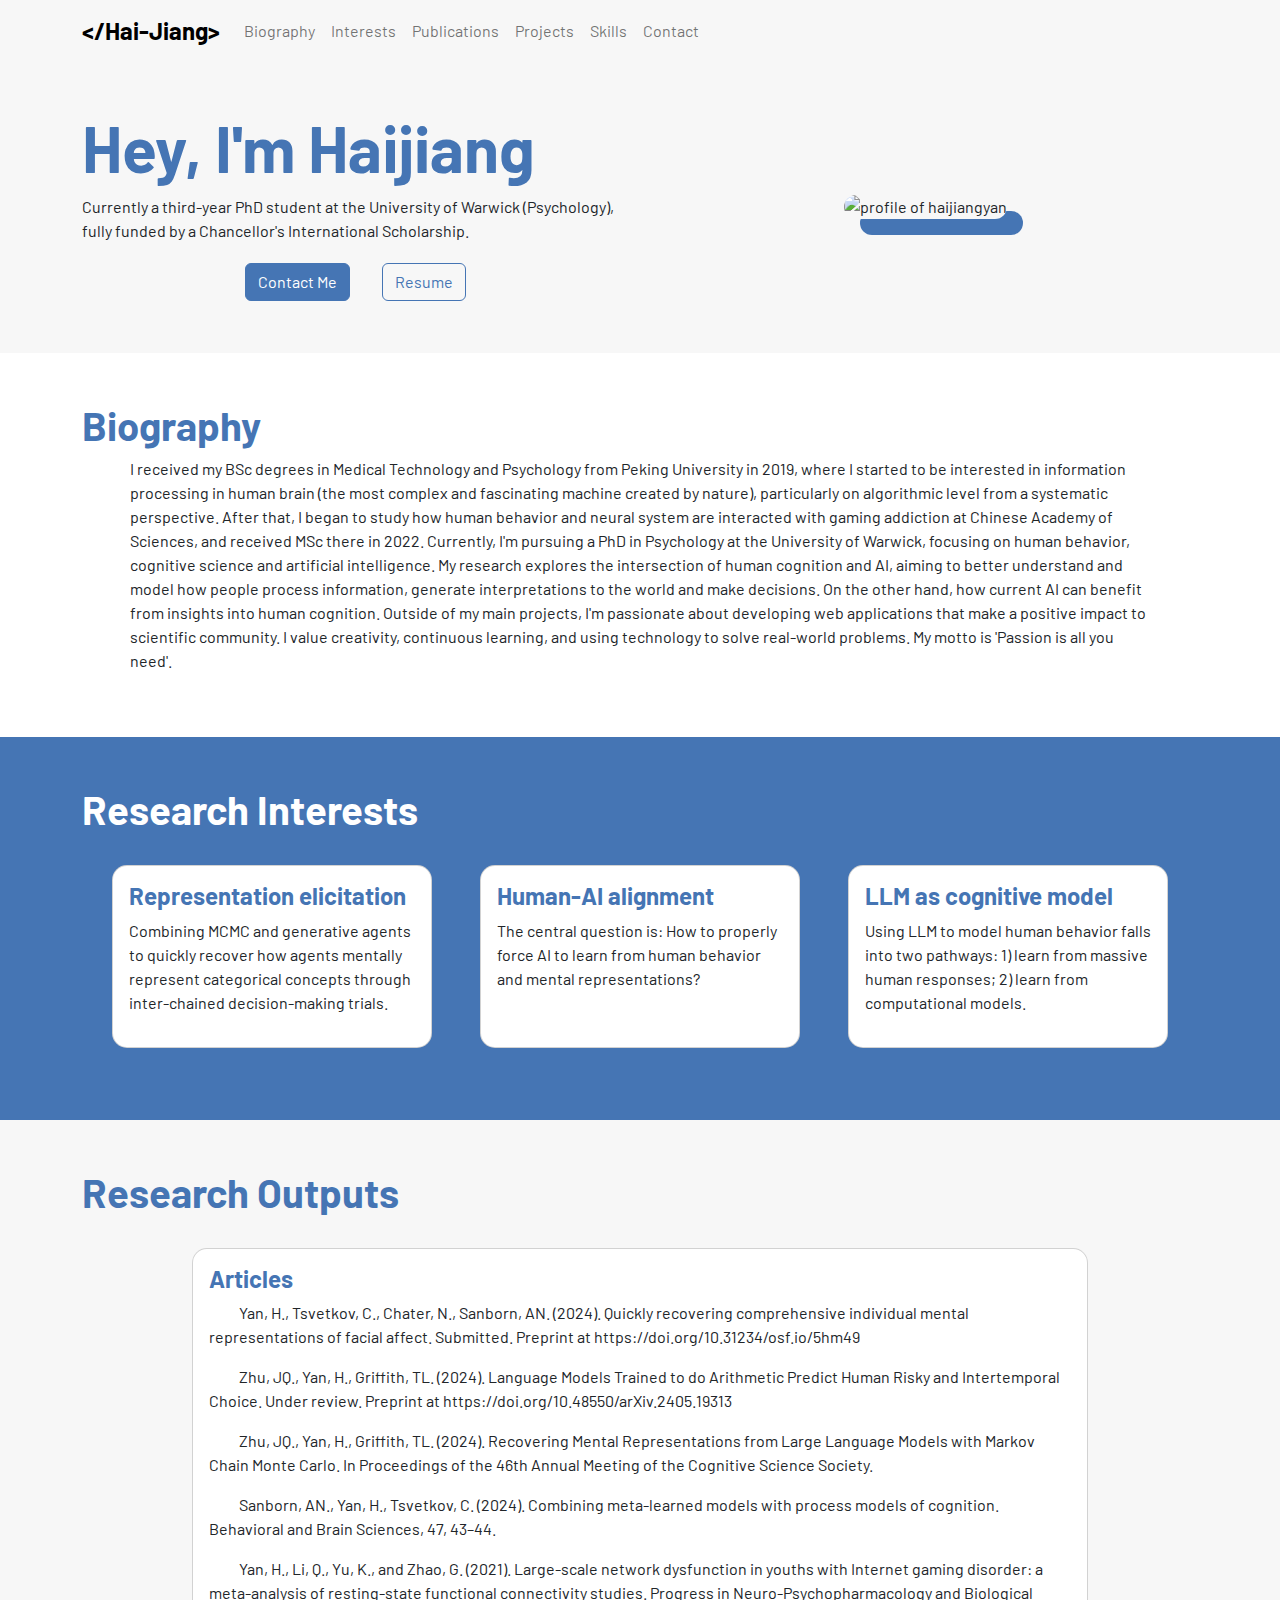
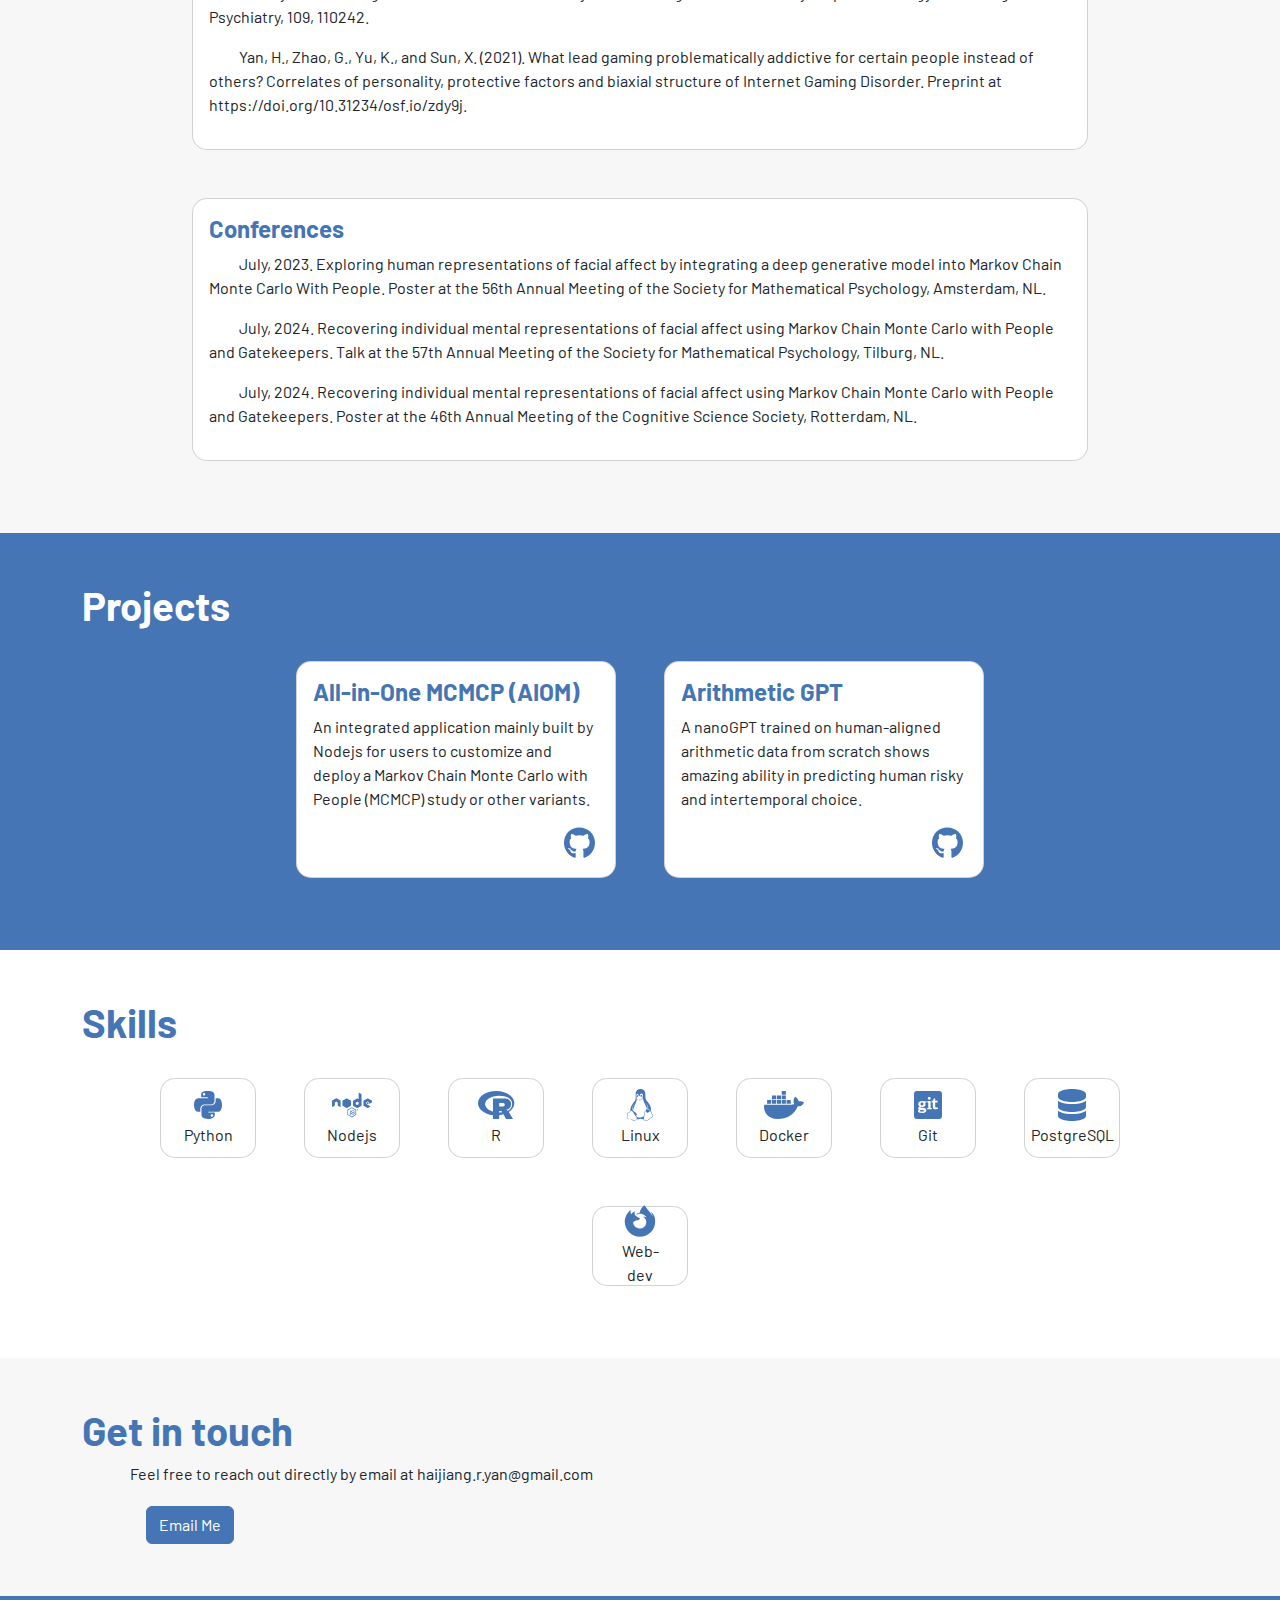
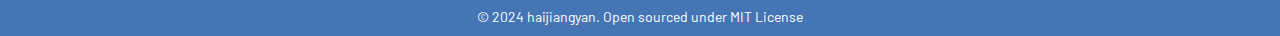
==== commit a682e49c: "Updates" ====
--- a/index.html
+++ b/index.html
@@ -1 +1 @@
-<!DOCTYPE html><html><head><meta charSet="utf-8"/><meta name="viewport" content="width=device-width"/><title>Haijiang-Yan</title><meta name="description" content="I create AIOM. I graduated from."/><meta property="og:title" content="Haijiang-Yan"/><meta property="og:description" content="I create AIOM. I graduated from."/><meta property="og:image" content="/_next/static/media/profile.936b8478.png"/><meta property="og:type" content="website"/><meta name="next-head-count" content="8"/><link rel="preload" href="/_next/static/css/36639319dc904730.css" as="style"/><link rel="stylesheet" href="/_next/static/css/36639319dc904730.css" data-n-g=""/><noscript data-n-css=""></noscript><script defer="" nomodule="" src="/_next/static/chunks/polyfills-c67a75d1b6f99dc8.js"></script><script src="/_next/static/chunks/webpack-69bfa6990bb9e155.js" defer=""></script><script src="/_next/static/chunks/framework-7dc8a65f4a0cda33.js" defer=""></script><script src="/_next/static/chunks/main-84ef8f6faac559d3.js" defer=""></script><script src="/_next/static/chunks/pages/_app-29bc13de28cf3fe8.js" defer=""></script><script src="/_next/static/chunks/c16184b3-7494cb60fdbff6da.js" defer=""></script><script src="/_next/static/chunks/2cca2479-4c7a84370944326a.js" defer=""></script><script src="/_next/static/chunks/574-2538001f65255a58.js" defer=""></script><script src="/_next/static/chunks/603-ee7dd379760e349b.js" defer=""></script><script src="/_next/static/chunks/pages/index-0ee6de4b6174598a.js" defer=""></script><script src="/_next/static/vVFgcy9JZTRWoJXw7moba/_buildManifest.js" defer=""></script><script src="/_next/static/vVFgcy9JZTRWoJXw7moba/_ssgManifest.js" defer=""></script></head><body><div id="__next"><nav class="navbar navbar-expand-sm navbar-light bg-secondary"><div class="container"><a class="navbar-brand" href="/"><span class="">&lt;/Hai-Jiang&gt;</span></a><button class="custom-toggler navbar-toggler" type="button" data-toggle="collapse" data-target="#navbarsExample09" aria-controls="navbarsExample09" aria-expanded="false" aria-label="Toggle navigation"><span class="navbar-toggler-icon"></span></button><div class="collapse navbar-collapse" id="navbarsExample09"><div class="navbar-nav"><a class="nav-link" href="/#bio">Biography</a><a class="nav-link" href="/#interests">Interests</a><a class="nav-link" href="/#outputs">Publications</a><a class="nav-link" href="/#projects">Projects</a><a class="nav-link" href="/#skills">Skills</a><a class="nav-link" href="/#contact">Contact</a></div></div></div></nav><div class="bg-secondary py-5 px-5"><div class="container"><div class=" row align-items-center"><div class="col-sm-6"><h1 class="text-primary fw-bold display-3">Hey, I&#x27;m Haijiang</h1><p>Currently a third-year PhD student at the University of Warwick (Psychology), fully funded by a Chancellor&#x27;s International Scholarship.</p><div class="text-center"><a class="btn btn-primary my-1 mx-3" href="/#contact">Contact Me</a><a target="_blank" rel="noreferrer" class="btn btn-outline-primary my-1 mx-3" href="https://drive.google.com/file/d/1PbCfOan4GACZHemWUQZ1PwE-jYdUY3vS/view?usp=sharing">Resume</a></div></div><div class="col-sm-6 text-center"><img class="img-fluid my-3 card-image" width="250" height="250" src="/_next/static/media/profile.936b8478.png" alt="profile of haijiangyan"/></div></div></div></div><div id="bio" class="bg-white py-5 px-5"><div class="container"><h1 class="text-primary fw-bold">Biography</h1><div class="px-sm-5"><p>I received my BSc degrees in Medical Technology and Psychology from Peking University in 2019, where I started to be interested in information processing in human brain (the most complex and fascinating machine created by nature), particularly on algorithmic level from a systematic perspective. After that, I began to study how human behavior and neural system are interacted with gaming addiction in Chinese Academy of Sciences, and received MSc there in 2022. Currently, I&#x27;m pursuing a PhD in Psychology at the University of Warwick, focusing on human behavior, cognitive science and artificial intelligence. My research explores the intersection of human cognition and AI, aiming to better understand and model how people process information, generate interpretations to the world and make decisions. On the other hand, how current AI can benefit from insights into human cognition. Outside of my main projects, I&#x27;m passionate about developing web applications that make a positive impact to scientific community. I value creativity, continuous learning, and using technology to solve real-world problems. My motto is &#x27;Passion is all you need&#x27;.</p></div></div></div><div id="interests" class="bg-primary py-5 px-5"><div class="container"><h1 class="text-light fw-bold">Research Interests</h1><div class="d-flex flex-row flex-wrap justify-content-center"><div class="card py-3 px-3 mx-sm-4 my-4 card-work" style="width:20rem"><h4 class="text-primary fw-bold">Representation elicitation</h4><p class="text-dark">Combining MCMC and generative agents to quickly recover how agents mentally represent categorical concepts through inter-chained decision-making trials.</p><div class="text-end"></div></div><div class="card py-3 px-3 mx-sm-4 my-4 card-work" style="width:20rem"><h4 class="text-primary fw-bold">Human-AI alignment</h4><p class="text-dark">The central question is: How to properly force AI to learn from human behavior and mental representations?</p><div class="text-end"></div></div><div class="card py-3 px-3 mx-sm-4 my-4 card-work" style="width:20rem"><h4 class="text-primary fw-bold">LLM as cognitive model</h4><p class="text-dark">Using LLM to model human behavior falls into two pathways: 1) learn from massive human responses; 2) learn from computational models.</p><div class="text-end"></div></div></div></div></div><div id="outputs" class="bg-secondary py-5 px-5"><div class="container"><h1 class="text-primary fw-bold">Research Outputs</h1><div class="d-flex flex-row flex-wrap justify-content-center"><div class="card py-3 px-3 mx-sm-4 my-4 card-work" style="width:70vw"><h4 class="text-primary fw-bold">Articles</h4><p class="text-dark indented">Yan, H., Tsvetkov, C., Chater, N., Sanborn, AN. (2024). Quickly recovering comprehensive individual mental representations of facial affect. Submitted. Preprint at https://doi.org/10.31234/osf.io/5hm49</p><p class="text-dark indented">Zhu, JQ., Yan, H., Griffith, TL. (2024). Language Models Trained to do Arithmetic Predict Human Risky and Intertemporal Choice. Under review. Preprint at https://doi.org/10.48550/arXiv.2405.19313</p><p class="text-dark indented">Zhu, JQ., Yan, H., Griffith, TL. (2024). Recovering Mental Representations from Large Language Models with Markov Chain Monte Carlo. In Proceedings of the 46th Annual Meeting of the Cognitive Science Society.</p><p class="text-dark indented">Sanborn, AN., Yan, H., Tsvetkov, C. (2024). Combining meta-learned models with process models of cognition. Behavioral and Brain Sciences, 47, 43–44.</p><p class="text-dark indented">Yan, H., Li, Q., Yu, K., and Zhao, G. (2021). Large-scale network dysfunction in youths with Internet gaming disorder: a meta-analysis of resting-state functional connectivity studies. Progress in Neuro-Psychopharmacology and Biological Psychiatry, 109, 110242.</p><p class="text-dark indented">Yan, H., Zhao, G., Yu, K., and Sun, X. (2021). What lead gaming problematically addictive for certain people instead of others? Correlates of personality, protective factors and biaxial structure of Internet Gaming Disorder. Preprint at https://doi.org/10.31234/osf.io/zdy9j.</p><div class="text-end"></div></div><div class="card py-3 px-3 mx-sm-4 my-4 card-work" style="width:70vw"><h4 class="text-primary fw-bold">Conferences</h4><p class="text-dark indented">July, 2023. Exploring human representations of facial affect by integrating a deep generative model into Markov Chain Monte Carlo With People. Poster at the 56th Annual Meeting of the Society for Mathematical Psychology, Amsterdam, NL.</p><p class="text-dark indented">July, 2024. Recovering individual mental representations of facial affect using Markov Chain Monte Carlo with People and Gatekeepers. Talk at the 57th Annual Meeting of the Society for Mathematical Psychology, Tilburg, NL.</p><p class="text-dark indented">July, 2024. Recovering individual mental representations of facial affect using Markov Chain Monte Carlo with People and Gatekeepers. Poster at the 46th Annual Meeting of the Cognitive Science Society, Rotterdam, NL.</p><div class="text-end"></div></div></div></div></div><div id="projects" class="bg-primary py-5 px-5"><div class="container"><h1 class="text-light fw-bold">Projects</h1><div class="d-flex flex-row flex-wrap justify-content-center"><div class="card py-3 px-3 mx-sm-4 my-4 card-work" style="width:20rem"><h4 class="text-primary fw-bold">All-in-One MCMCP (AIOM)</h4><p class="text-dark">An integrated application mainly built by Nodejs for users to customize and deploy a Markov Chain Monte Carlo with People (MCMCP) study or other variants.</p><div class="text-end"><a target="_blank" rel="noreferrer" href="https://github.com/HaijiangYan/AIOM"><svg aria-hidden="true" focusable="false" data-prefix="fab" data-icon="github" class="svg-inline--fa fa-github fa-2x icon-style mx-1 iconshadow" role="img" xmlns="http://www.w3.org/2000/svg" viewBox="0 0 496 512"><path fill="currentColor" d="M165.9 397.4c0 2-2.3 3.6-5.2 3.6-3.3.3-5.6-1.3-5.6-3.6 0-2 2.3-3.6 5.2-3.6 3-.3 5.6 1.3 5.6 3.6zm-31.1-4.5c-.7 2 1.3 4.3 4.3 4.9 2.6 1 5.6 0 6.2-2s-1.3-4.3-4.3-5.2c-2.6-.7-5.5.3-6.2 2.3zm44.2-1.7c-2.9.7-4.9 2.6-4.6 4.9.3 2 2.9 3.3 5.9 2.6 2.9-.7 4.9-2.6 4.6-4.6-.3-1.9-3-3.2-5.9-2.9zM244.8 8C106.1 8 0 113.3 0 252c0 110.9 69.8 205.8 169.5 239.2 12.8 2.3 17.3-5.6 17.3-12.1 0-6.2-.3-40.4-.3-61.4 0 0-70 15-84.7-29.8 0 0-11.4-29.1-27.8-36.6 0 0-22.9-15.7 1.6-15.4 0 0 24.9 2 38.6 25.8 21.9 38.6 58.6 27.5 72.9 20.9 2.3-16 8.8-27.1 16-33.7-55.9-6.2-112.3-14.3-112.3-110.5 0-27.5 7.6-41.3 23.6-58.9-2.6-6.5-11.1-33.3 2.6-67.9 20.9-6.5 69 27 69 27 20-5.6 41.5-8.5 62.8-8.5s42.8 2.9 62.8 8.5c0 0 48.1-33.6 69-27 13.7 34.7 5.2 61.4 2.6 67.9 16 17.7 25.8 31.5 25.8 58.9 0 96.5-58.9 104.2-114.8 110.5 9.2 7.9 17 22.9 17 46.4 0 33.7-.3 75.4-.3 83.6 0 6.5 4.6 14.4 17.3 12.1C428.2 457.8 496 362.9 496 252 496 113.3 383.5 8 244.8 8zM97.2 352.9c-1.3 1-1 3.3.7 5.2 1.6 1.6 3.9 2.3 5.2 1 1.3-1 1-3.3-.7-5.2-1.6-1.6-3.9-2.3-5.2-1zm-10.8-8.1c-.7 1.3.3 2.9 2.3 3.9 1.6 1 3.6.7 4.3-.7.7-1.3-.3-2.9-2.3-3.9-2-.6-3.6-.3-4.3.7zm32.4 35.6c-1.6 1.3-1 4.3 1.3 6.2 2.3 2.3 5.2 2.6 6.5 1 1.3-1.3.7-4.3-1.3-6.2-2.2-2.3-5.2-2.6-6.5-1zm-11.4-14.7c-1.6 1-1.6 3.6 0 5.9 1.6 2.3 4.3 3.3 5.6 2.3 1.6-1.3 1.6-3.9 0-6.2-1.4-2.3-4-3.3-5.6-2z"></path></svg></a></div></div><div class="card py-3 px-3 mx-sm-4 my-4 card-work" style="width:20rem"><h4 class="text-primary fw-bold">Arithmetic GPT</h4><p class="text-dark">A nanoGPT trained on human-aligned arithmetic data from scratch shows amazing ability in predicting human risky and intertemporal choice.</p><div class="text-end"><a target="_blank" rel="noreferrer" href="https://github.com/HaijiangYan/arithmetic-nanoGPT"><svg aria-hidden="true" focusable="false" data-prefix="fab" data-icon="github" class="svg-inline--fa fa-github fa-2x icon-style mx-1 iconshadow" role="img" xmlns="http://www.w3.org/2000/svg" viewBox="0 0 496 512"><path fill="currentColor" d="M165.9 397.4c0 2-2.3 3.6-5.2 3.6-3.3.3-5.6-1.3-5.6-3.6 0-2 2.3-3.6 5.2-3.6 3-.3 5.6 1.3 5.6 3.6zm-31.1-4.5c-.7 2 1.3 4.3 4.3 4.9 2.6 1 5.6 0 6.2-2s-1.3-4.3-4.3-5.2c-2.6-.7-5.5.3-6.2 2.3zm44.2-1.7c-2.9.7-4.9 2.6-4.6 4.9.3 2 2.9 3.3 5.9 2.6 2.9-.7 4.9-2.6 4.6-4.6-.3-1.9-3-3.2-5.9-2.9zM244.8 8C106.1 8 0 113.3 0 252c0 110.9 69.8 205.8 169.5 239.2 12.8 2.3 17.3-5.6 17.3-12.1 0-6.2-.3-40.4-.3-61.4 0 0-70 15-84.7-29.8 0 0-11.4-29.1-27.8-36.6 0 0-22.9-15.7 1.6-15.4 0 0 24.9 2 38.6 25.8 21.9 38.6 58.6 27.5 72.9 20.9 2.3-16 8.8-27.1 16-33.7-55.9-6.2-112.3-14.3-112.3-110.5 0-27.5 7.6-41.3 23.6-58.9-2.6-6.5-11.1-33.3 2.6-67.9 20.9-6.5 69 27 69 27 20-5.6 41.5-8.5 62.8-8.5s42.8 2.9 62.8 8.5c0 0 48.1-33.6 69-27 13.7 34.7 5.2 61.4 2.6 67.9 16 17.7 25.8 31.5 25.8 58.9 0 96.5-58.9 104.2-114.8 110.5 9.2 7.9 17 22.9 17 46.4 0 33.7-.3 75.4-.3 83.6 0 6.5 4.6 14.4 17.3 12.1C428.2 457.8 496 362.9 496 252 496 113.3 383.5 8 244.8 8zM97.2 352.9c-1.3 1-1 3.3.7 5.2 1.6 1.6 3.9 2.3 5.2 1 1.3-1 1-3.3-.7-5.2-1.6-1.6-3.9-2.3-5.2-1zm-10.8-8.1c-.7 1.3.3 2.9 2.3 3.9 1.6 1 3.6.7 4.3-.7.7-1.3-.3-2.9-2.3-3.9-2-.6-3.6-.3-4.3.7zm32.4 35.6c-1.6 1.3-1 4.3 1.3 6.2 2.3 2.3 5.2 2.6 6.5 1 1.3-1.3.7-4.3-1.3-6.2-2.2-2.3-5.2-2.6-6.5-1zm-11.4-14.7c-1.6 1-1.6 3.6 0 5.9 1.6 2.3 4.3 3.3 5.6 2.3 1.6-1.3 1.6-3.9 0-6.2-1.4-2.3-4-3.3-5.6-2z"></path></svg></a></div></div></div></div></div><div id="skills" class="bg-white py-5 px-5"><div class="container"><h1 class="text-primary fw-bold">Skills</h1><div class="d-flex flex-row flex-wrap justify-content-center"><div class="card py-3 px-3 mx-sm-4 my-4 card-work" style="width:6rem;height:5rem;display:flex;flex-direction:column;align-items:center;justify-content:center;text-align:center"><p class="text-dark"></p><a target="_blank" rel="noreferrer"><svg aria-hidden="true" focusable="false" data-prefix="fab" data-icon="python" class="svg-inline--fa fa-python fa-2x icon-style mx-1" role="img" xmlns="http://www.w3.org/2000/svg" viewBox="0 0 448 512"><path fill="currentColor" d="M439.8 200.5c-7.7-30.9-22.3-54.2-53.4-54.2h-40.1v47.4c0 36.8-31.2 67.8-66.8 67.8H172.7c-29.2 0-53.4 25-53.4 54.3v101.8c0 29 25.2 46 53.4 54.3 33.8 9.9 66.3 11.7 106.8 0 26.9-7.8 53.4-23.5 53.4-54.3v-40.7H226.2v-13.6h160.2c31.1 0 42.6-21.7 53.4-54.2 11.2-33.5 10.7-65.7 0-108.6zM286.2 404c11.1 0 20.1 9.1 20.1 20.3 0 11.3-9 20.4-20.1 20.4-11 0-20.1-9.2-20.1-20.4.1-11.3 9.1-20.3 20.1-20.3zM167.8 248.1h106.8c29.7 0 53.4-24.5 53.4-54.3V91.9c0-29-24.4-50.7-53.4-55.6-35.8-5.9-74.7-5.6-106.8.1-45.2 8-53.4 24.7-53.4 55.6v40.7h106.9v13.6h-147c-31.1 0-58.3 18.7-66.8 54.2-9.8 40.7-10.2 66.1 0 108.6 7.6 31.6 25.7 54.2 56.8 54.2H101v-48.8c0-35.3 30.5-66.4 66.8-66.4zm-6.7-142.6c-11.1 0-20.1-9.1-20.1-20.3.1-11.3 9-20.4 20.1-20.4 11 0 20.1 9.2 20.1 20.4s-9 20.3-20.1 20.3z"></path></svg></a><p class="text-dark">Python</p><div class="text-end"></div></div><div class="card py-3 px-3 mx-sm-4 my-4 card-work" style="width:6rem;height:5rem;display:flex;flex-direction:column;align-items:center;justify-content:center;text-align:center"><p class="text-dark"></p><a target="_blank" rel="noreferrer"><svg aria-hidden="true" focusable="false" data-prefix="fab" data-icon="node" class="svg-inline--fa fa-node fa-2x icon-style mx-1" role="img" xmlns="http://www.w3.org/2000/svg" viewBox="0 0 640 512"><path fill="currentColor" d="M316.3 452c-2.1 0-4.2-.6-6.1-1.6L291 439c-2.9-1.6-1.5-2.2-.5-2.5 3.8-1.3 4.6-1.6 8.7-4 .4-.2 1-.1 1.4.1l14.8 8.8c.5.3 1.3.3 1.8 0L375 408c.5-.3.9-.9.9-1.6v-66.7c0-.7-.3-1.3-.9-1.6l-57.8-33.3c-.5-.3-1.2-.3-1.8 0l-57.8 33.3c-.6.3-.9 1-.9 1.6v66.7c0 .6.4 1.2.9 1.5l15.8 9.1c8.6 4.3 13.9-.8 13.9-5.8v-65.9c0-.9.7-1.7 1.7-1.7h7.3c.9 0 1.7.7 1.7 1.7v65.9c0 11.5-6.2 18-17.1 18-3.3 0-6 0-13.3-3.6l-15.2-8.7c-3.7-2.2-6.1-6.2-6.1-10.5v-66.7c0-4.3 2.3-8.4 6.1-10.5l57.8-33.4c3.7-2.1 8.5-2.1 12.1 0l57.8 33.4c3.7 2.2 6.1 6.2 6.1 10.5v66.7c0 4.3-2.3 8.4-6.1 10.5l-57.8 33.4c-1.7 1.1-3.8 1.7-6 1.7zm46.7-65.8c0-12.5-8.4-15.8-26.2-18.2-18-2.4-19.8-3.6-19.8-7.8 0-3.5 1.5-8.1 14.8-8.1 11.9 0 16.3 2.6 18.1 10.6.2.8.8 1.3 1.6 1.3h7.5c.5 0 .9-.2 1.2-.5.3-.4.5-.8.4-1.3-1.2-13.8-10.3-20.2-28.8-20.2-16.5 0-26.3 7-26.3 18.6 0 12.7 9.8 16.1 25.6 17.7 18.9 1.9 20.4 4.6 20.4 8.3 0 6.5-5.2 9.2-17.4 9.2-15.3 0-18.7-3.8-19.8-11.4-.1-.8-.8-1.4-1.7-1.4h-7.5c-.9 0-1.7.7-1.7 1.7 0 9.7 5.3 21.3 30.6 21.3 18.5 0 29-7.2 29-19.8zm54.5-50.1c0 6.1-5 11.1-11.1 11.1s-11.1-5-11.1-11.1c0-6.3 5.2-11.1 11.1-11.1 6-.1 11.1 4.8 11.1 11.1zm-1.8 0c0-5.2-4.2-9.3-9.4-9.3-5.1 0-9.3 4.1-9.3 9.3 0 5.2 4.2 9.4 9.3 9.4 5.2-.1 9.4-4.3 9.4-9.4zm-4.5 6.2h-2.6c-.1-.6-.5-3.8-.5-3.9-.2-.7-.4-1.1-1.3-1.1h-2.2v5h-2.4v-12.5h4.3c1.5 0 4.4 0 4.4 3.3 0 2.3-1.5 2.8-2.4 3.1 1.7.1 1.8 1.2 2.1 2.8.1 1 .3 2.7.6 3.3zm-2.8-8.8c0-1.7-1.2-1.7-1.8-1.7h-2v3.5h1.9c1.6 0 1.9-1.1 1.9-1.8zM137.3 191c0-2.7-1.4-5.1-3.7-6.4l-61.3-35.3c-1-.6-2.2-.9-3.4-1h-.6c-1.2 0-2.3.4-3.4 1L3.7 184.6C1.4 185.9 0 188.4 0 191l.1 95c0 1.3.7 2.5 1.8 3.2 1.1.7 2.5.7 3.7 0L42 268.3c2.3-1.4 3.7-3.8 3.7-6.4v-44.4c0-2.6 1.4-5.1 3.7-6.4l15.5-8.9c1.2-.7 2.4-1 3.7-1 1.3 0 2.6.3 3.7 1l15.5 8.9c2.3 1.3 3.7 3.8 3.7 6.4v44.4c0 2.6 1.4 5.1 3.7 6.4l36.4 20.9c1.1.7 2.6.7 3.7 0 1.1-.6 1.8-1.9 1.8-3.2l.2-95zM472.5 87.3v176.4c0 2.6-1.4 5.1-3.7 6.4l-61.3 35.4c-2.3 1.3-5.1 1.3-7.4 0l-61.3-35.4c-2.3-1.3-3.7-3.8-3.7-6.4v-70.8c0-2.6 1.4-5.1 3.7-6.4l61.3-35.4c2.3-1.3 5.1-1.3 7.4 0l15.3 8.8c1.7 1 3.9-.3 3.9-2.2v-94c0-2.8 3-4.6 5.5-3.2l36.5 20.4c2.3 1.2 3.8 3.7 3.8 6.4zm-46 128.9c0-.7-.4-1.3-.9-1.6l-21-12.2c-.6-.3-1.3-.3-1.9 0l-21 12.2c-.6.3-.9.9-.9 1.6v24.3c0 .7.4 1.3.9 1.6l21 12.1c.6.3 1.3.3 1.8 0l21-12.1c.6-.3.9-.9.9-1.6v-24.3zm209.8-.7c2.3-1.3 3.7-3.8 3.7-6.4V192c0-2.6-1.4-5.1-3.7-6.4l-60.9-35.4c-2.3-1.3-5.1-1.3-7.4 0l-61.3 35.4c-2.3 1.3-3.7 3.8-3.7 6.4v70.8c0 2.7 1.4 5.1 3.7 6.4l60.9 34.7c2.2 1.3 5 1.3 7.3 0l36.8-20.5c2.5-1.4 2.5-5 0-6.4L550 241.6c-1.2-.7-1.9-1.9-1.9-3.2v-22.2c0-1.3.7-2.5 1.9-3.2l19.2-11.1c1.1-.7 2.6-.7 3.7 0l19.2 11.1c1.1.7 1.9 1.9 1.9 3.2v17.4c0 2.8 3.1 4.6 5.6 3.2l36.7-21.3zM559 219c-.4.3-.7.7-.7 1.2v13.6c0 .5.3 1 .7 1.2l11.8 6.8c.4.3 1 .3 1.4 0L584 235c.4-.3.7-.7.7-1.2v-13.6c0-.5-.3-1-.7-1.2l-11.8-6.8c-.4-.3-1-.3-1.4 0L559 219zm-254.2 43.5v-70.4c0-2.6-1.6-5.1-3.9-6.4l-61.1-35.2c-2.1-1.2-5-1.4-7.4 0l-61.1 35.2c-2.3 1.3-3.9 3.7-3.9 6.4v70.4c0 2.8 1.9 5.2 4 6.4l61.2 35.2c2.4 1.4 5.2 1.3 7.4 0l61-35.2c1.8-1 3.1-2.7 3.6-4.7.1-.5.2-1.1.2-1.7zm-74.3-124.9l-.8.5h1.1l-.3-.5zm76.2 130.2l-.4-.7v.9l.4-.2z"></path></svg></a><p class="text-dark">Nodejs</p><div class="text-end"></div></div><div class="card py-3 px-3 mx-sm-4 my-4 card-work" style="width:6rem;height:5rem;display:flex;flex-direction:column;align-items:center;justify-content:center;text-align:center"><p class="text-dark"></p><a target="_blank" rel="noreferrer"><svg aria-hidden="true" focusable="false" data-prefix="fab" data-icon="r-project" class="svg-inline--fa fa-r-project fa-2x icon-style mx-1" role="img" xmlns="http://www.w3.org/2000/svg" viewBox="0 0 581 512"><path fill="currentColor" d="M581 226.6C581 119.1 450.9 32 290.5 32S0 119.1 0 226.6C0 322.4 103.3 402 239.4 418.1V480h99.1v-61.5c24.3-2.7 47.6-7.4 69.4-13.9L448 480h112l-67.4-113.7c54.5-35.4 88.4-84.9 88.4-139.7zm-466.8 14.5c0-73.5 98.9-133 220.8-133s211.9 40.7 211.9 133c0 50.1-26.5 85-70.3 106.4-2.4-1.6-4.7-2.9-6.4-3.7-10.2-5.2-27.8-10.5-27.8-10.5s86.6-6.4 86.6-92.7-90.6-87.9-90.6-87.9h-199V361c-74.1-21.5-125.2-67.1-125.2-119.9zm225.1 38.3v-55.6c57.8 0 87.8-6.8 87.8 27.3 0 36.5-38.2 28.3-87.8 28.3zm-.9 72.5H365c10.8 0 18.9 11.7 24 19.2-16.1 1.9-33 2.8-50.6 2.9v-22.1z"></path></svg></a><p class="text-dark">R</p><div class="text-end"></div></div><div class="card py-3 px-3 mx-sm-4 my-4 card-work" style="width:6rem;height:5rem;display:flex;flex-direction:column;align-items:center;justify-content:center;text-align:center"><p class="text-dark"></p><a target="_blank" rel="noreferrer"><svg aria-hidden="true" focusable="false" data-prefix="fab" data-icon="linux" class="svg-inline--fa fa-linux fa-2x icon-style mx-1" role="img" xmlns="http://www.w3.org/2000/svg" viewBox="0 0 448 512"><path fill="currentColor" d="M220.8 123.3c1 .5 1.8 1.7 3 1.7 1.1 0 2.8-.4 2.9-1.5.2-1.4-1.9-2.3-3.2-2.9-1.7-.7-3.9-1-5.5-.1-.4.2-.8.7-.6 1.1.3 1.3 2.3 1.1 3.4 1.7zm-21.9 1.7c1.2 0 2-1.2 3-1.7 1.1-.6 3.1-.4 3.5-1.6.2-.4-.2-.9-.6-1.1-1.6-.9-3.8-.6-5.5.1-1.3.6-3.4 1.5-3.2 2.9.1 1 1.8 1.5 2.8 1.4zM420 403.8c-3.6-4-5.3-11.6-7.2-19.7-1.8-8.1-3.9-16.8-10.5-22.4-1.3-1.1-2.6-2.1-4-2.9-1.3-.8-2.7-1.5-4.1-2 9.2-27.3 5.6-54.5-3.7-79.1-11.4-30.1-31.3-56.4-46.5-74.4-17.1-21.5-33.7-41.9-33.4-72C311.1 85.4 315.7.1 234.8 0 132.4-.2 158 103.4 156.9 135.2c-1.7 23.4-6.4 41.8-22.5 64.7-18.9 22.5-45.5 58.8-58.1 96.7-6 17.9-8.8 36.1-6.2 53.3-6.5 5.8-11.4 14.7-16.6 20.2-4.2 4.3-10.3 5.9-17 8.3s-14 6-18.5 14.5c-2.1 3.9-2.8 8.1-2.8 12.4 0 3.9.6 7.9 1.2 11.8 1.2 8.1 2.5 15.7.8 20.8-5.2 14.4-5.9 24.4-2.2 31.7 3.8 7.3 11.4 10.5 20.1 12.3 17.3 3.6 40.8 2.7 59.3 12.5 19.8 10.4 39.9 14.1 55.9 10.4 11.6-2.6 21.1-9.6 25.9-20.2 12.5-.1 26.3-5.4 48.3-6.6 14.9-1.2 33.6 5.3 55.1 4.1.6 2.3 1.4 4.6 2.5 6.7v.1c8.3 16.7 23.8 24.3 40.3 23 16.6-1.3 34.1-11 48.3-27.9 13.6-16.4 36-23.2 50.9-32.2 7.4-4.5 13.4-10.1 13.9-18.3.4-8.2-4.4-17.3-15.5-29.7zM223.7 87.3c9.8-22.2 34.2-21.8 44-.4 6.5 14.2 3.6 30.9-4.3 40.4-1.6-.8-5.9-2.6-12.6-4.9 1.1-1.2 3.1-2.7 3.9-4.6 4.8-11.8-.2-27-9.1-27.3-7.3-.5-13.9 10.8-11.8 23-4.1-2-9.4-3.5-13-4.4-1-6.9-.3-14.6 2.9-21.8zM183 75.8c10.1 0 20.8 14.2 19.1 33.5-3.5 1-7.1 2.5-10.2 4.6 1.2-8.9-3.3-20.1-9.6-19.6-8.4.7-9.8 21.2-1.8 28.1 1 .8 1.9-.2-5.9 5.5-15.6-14.6-10.5-52.1 8.4-52.1zm-13.6 60.7c6.2-4.6 13.6-10 14.1-10.5 4.7-4.4 13.5-14.2 27.9-14.2 7.1 0 15.6 2.3 25.9 8.9 6.3 4.1 11.3 4.4 22.6 9.3 8.4 3.5 13.7 9.7 10.5 18.2-2.6 7.1-11 14.4-22.7 18.1-11.1 3.6-19.8 16-38.2 14.9-3.9-.2-7-1-9.6-2.1-8-3.5-12.2-10.4-20-15-8.6-4.8-13.2-10.4-14.7-15.3-1.4-4.9 0-9 4.2-12.3zm3.3 334c-2.7 35.1-43.9 34.4-75.3 18-29.9-15.8-68.6-6.5-76.5-21.9-2.4-4.7-2.4-12.7 2.6-26.4v-.2c2.4-7.6.6-16-.6-23.9-1.2-7.8-1.8-15 .9-20 3.5-6.7 8.5-9.1 14.8-11.3 10.3-3.7 11.8-3.4 19.6-9.9 5.5-5.7 9.5-12.9 14.3-18 5.1-5.5 10-8.1 17.7-6.9 8.1 1.2 15.1 6.8 21.9 16l19.6 35.6c9.5 19.9 43.1 48.4 41 68.9zm-1.4-25.9c-4.1-6.6-9.6-13.6-14.4-19.6 7.1 0 14.2-2.2 16.7-8.9 2.3-6.2 0-14.9-7.4-24.9-13.5-18.2-38.3-32.5-38.3-32.5-13.5-8.4-21.1-18.7-24.6-29.9s-3-23.3-.3-35.2c5.2-22.9 18.6-45.2 27.2-59.2 2.3-1.7.8 3.2-8.7 20.8-8.5 16.1-24.4 53.3-2.6 82.4.6-20.7 5.5-41.8 13.8-61.5 12-27.4 37.3-74.9 39.3-112.7 1.1.8 4.6 3.2 6.2 4.1 4.6 2.7 8.1 6.7 12.6 10.3 12.4 10 28.5 9.2 42.4 1.2 6.2-3.5 11.2-7.5 15.9-9 9.9-3.1 17.8-8.6 22.3-15 7.7 30.4 25.7 74.3 37.2 95.7 6.1 11.4 18.3 35.5 23.6 64.6 3.3-.1 7 .4 10.9 1.4 13.8-35.7-11.7-74.2-23.3-84.9-4.7-4.6-4.9-6.6-2.6-6.5 12.6 11.2 29.2 33.7 35.2 59 2.8 11.6 3.3 23.7.4 35.7 16.4 6.8 35.9 17.9 30.7 34.8-2.2-.1-3.2 0-4.2 0 3.2-10.1-3.9-17.6-22.8-26.1-19.6-8.6-36-8.6-38.3 12.5-12.1 4.2-18.3 14.7-21.4 27.3-2.8 11.2-3.6 24.7-4.4 39.9-.5 7.7-3.6 18-6.8 29-32.1 22.9-76.7 32.9-114.3 7.2zm257.4-11.5c-.9 16.8-41.2 19.9-63.2 46.5-13.2 15.7-29.4 24.4-43.6 25.5s-26.5-4.8-33.7-19.3c-4.7-11.1-2.4-23.1 1.1-36.3 3.7-14.2 9.2-28.8 9.9-40.6.8-15.2 1.7-28.5 4.2-38.7 2.6-10.3 6.6-17.2 13.7-21.1.3-.2.7-.3 1-.5.8 13.2 7.3 26.6 18.8 29.5 12.6 3.3 30.7-7.5 38.4-16.3 9-.3 15.7-.9 22.6 5.1 9.9 8.5 7.1 30.3 17.1 41.6 10.6 11.6 14 19.5 13.7 24.6zM173.3 148.7c2 1.9 4.7 4.5 8 7.1 6.6 5.2 15.8 10.6 27.3 10.6 11.6 0 22.5-5.9 31.8-10.8 4.9-2.6 10.9-7 14.8-10.4s5.9-6.3 3.1-6.6-2.6 2.6-6 5.1c-4.4 3.2-9.7 7.4-13.9 9.8-7.4 4.2-19.5 10.2-29.9 10.2s-18.7-4.8-24.9-9.7c-3.1-2.5-5.7-5-7.7-6.9-1.5-1.4-1.9-4.6-4.3-4.9-1.4-.1-1.8 3.7 1.7 6.5z"></path></svg></a><p class="text-dark">Linux</p><div class="text-end"></div></div><div class="card py-3 px-3 mx-sm-4 my-4 card-work" style="width:6rem;height:5rem;display:flex;flex-direction:column;align-items:center;justify-content:center;text-align:center"><p class="text-dark"></p><a target="_blank" rel="noreferrer"><svg aria-hidden="true" focusable="false" data-prefix="fab" data-icon="docker" class="svg-inline--fa fa-docker fa-2x icon-style mx-1" role="img" xmlns="http://www.w3.org/2000/svg" viewBox="0 0 640 512"><path fill="currentColor" d="M349.9 236.3h-66.1v-59.4h66.1v59.4zm0-204.3h-66.1v60.7h66.1V32zm78.2 144.8H362v59.4h66.1v-59.4zm-156.3-72.1h-66.1v60.1h66.1v-60.1zm78.1 0h-66.1v60.1h66.1v-60.1zm276.8 100c-14.4-9.7-47.6-13.2-73.1-8.4-3.3-24-16.7-44.9-41.1-63.7l-14-9.3-9.3 14c-18.4 27.8-23.4 73.6-3.7 103.8-8.7 4.7-25.8 11.1-48.4 10.7H2.4c-8.7 50.8 5.8 116.8 44 162.1 37.1 43.9 92.7 66.2 165.4 66.2 157.4 0 273.9-72.5 328.4-204.2 21.4.4 67.6.1 91.3-45.2 1.5-2.5 6.6-13.2 8.5-17.1l-13.3-8.9zm-511.1-27.9h-66v59.4h66.1v-59.4zm78.1 0h-66.1v59.4h66.1v-59.4zm78.1 0h-66.1v59.4h66.1v-59.4zm-78.1-72.1h-66.1v60.1h66.1v-60.1z"></path></svg></a><p class="text-dark">Docker</p><div class="text-end"></div></div><div class="card py-3 px-3 mx-sm-4 my-4 card-work" style="width:6rem;height:5rem;display:flex;flex-direction:column;align-items:center;justify-content:center;text-align:center"><p class="text-dark"></p><a target="_blank" rel="noreferrer"><svg aria-hidden="true" focusable="false" data-prefix="fab" data-icon="square-git" class="svg-inline--fa fa-square-git fa-2x icon-style mx-1" role="img" xmlns="http://www.w3.org/2000/svg" viewBox="0 0 448 512"><path fill="currentColor" d="M100.59 334.24c48.57 3.31 58.95 2.11 58.95 11.94 0 20-65.55 20.06-65.55 1.52.01-5.09 3.29-9.4 6.6-13.46zm27.95-116.64c-32.29 0-33.75 44.47-.75 44.47 32.51 0 31.71-44.47.75-44.47zM448 80v352a48 48 0 0 1-48 48H48a48 48 0 0 1-48-48V80a48 48 0 0 1 48-48h352a48 48 0 0 1 48 48zm-227 69.31c0 14.49 8.38 22.88 22.86 22.88 14.74 0 23.13-8.39 23.13-22.88S258.62 127 243.88 127c-14.48 0-22.88 7.84-22.88 22.31zM199.18 195h-49.55c-25-6.55-81.56-4.85-81.56 46.75 0 18.8 9.4 32 21.85 38.11C74.23 294.23 66.8 301 66.8 310.6c0 6.87 2.79 13.22 11.18 16.76-8.9 8.4-14 14.48-14 25.92C64 373.35 81.53 385 127.52 385c44.22 0 69.87-16.51 69.87-45.73 0-36.67-28.23-35.32-94.77-39.38l8.38-13.43c17 4.74 74.19 6.23 74.19-42.43 0-11.69-4.83-19.82-9.4-25.67l23.38-1.78zm84.34 109.84l-13-1.78c-3.82-.51-4.07-1-4.07-5.09V192.52h-52.6l-2.79 20.57c15.75 5.55 17 4.86 17 10.17V298c0 5.62-.31 4.58-17 6.87v20.06h72.42zM384 315l-6.87-22.37c-40.93 15.37-37.85-12.41-37.85-16.73v-60.72h37.85v-25.41h-35.82c-2.87 0-2 2.52-2-38.63h-24.18c-2.79 27.7-11.68 38.88-34 41.42v22.62c20.47 0 19.82-.85 19.82 2.54v66.57c0 28.72 11.43 40.91 41.67 40.91 14.45 0 30.45-4.83 41.38-10.2z"></path></svg></a><p class="text-dark">Git</p><div class="text-end"></div></div><div class="card py-3 px-3 mx-sm-4 my-4 card-work" style="width:6rem;height:5rem;display:flex;flex-direction:column;align-items:center;justify-content:center;text-align:center"><p class="text-dark"></p><a target="_blank" rel="noreferrer"><svg aria-hidden="true" focusable="false" data-prefix="fas" data-icon="database" class="svg-inline--fa fa-database fa-2x icon-style mx-1" role="img" xmlns="http://www.w3.org/2000/svg" viewBox="0 0 448 512"><path fill="currentColor" d="M448 80v48c0 44.2-100.3 80-224 80S0 172.2 0 128V80C0 35.8 100.3 0 224 0S448 35.8 448 80zM393.2 214.7c20.8-7.4 39.9-16.9 54.8-28.6V288c0 44.2-100.3 80-224 80S0 332.2 0 288V186.1c14.9 11.8 34 21.2 54.8 28.6C99.7 230.7 159.5 240 224 240s124.3-9.3 169.2-25.3zM0 346.1c14.9 11.8 34 21.2 54.8 28.6C99.7 390.7 159.5 400 224 400s124.3-9.3 169.2-25.3c20.8-7.4 39.9-16.9 54.8-28.6V432c0 44.2-100.3 80-224 80S0 476.2 0 432V346.1z"></path></svg></a><p class="text-dark">PostgreSQL</p><div class="text-end"></div></div><div class="card py-3 px-3 mx-sm-4 my-4 card-work" style="width:6rem;height:5rem;display:flex;flex-direction:column;align-items:center;justify-content:center;text-align:center"><p class="text-dark"></p><a target="_blank" rel="noreferrer"><svg aria-hidden="true" focusable="false" data-prefix="fab" data-icon="firefox-browser" class="svg-inline--fa fa-firefox-browser fa-2x icon-style mx-1" role="img" xmlns="http://www.w3.org/2000/svg" viewBox="0 0 512 512"><path fill="currentColor" d="M130.22 127.548C130.38 127.558 130.3 127.558 130.22 127.548V127.548ZM481.64 172.898C471.03 147.398 449.56 119.898 432.7 111.168C446.42 138.058 454.37 165.048 457.4 185.168C457.405 185.306 457.422 185.443 457.45 185.578C429.87 116.828 383.098 89.1089 344.9 28.7479C329.908 5.05792 333.976 3.51792 331.82 4.08792L331.7 4.15792C284.99 30.1109 256.365 82.5289 249.12 126.898C232.503 127.771 216.219 131.895 201.19 139.035C199.838 139.649 198.736 140.706 198.066 142.031C197.396 143.356 197.199 144.87 197.506 146.323C197.7 147.162 198.068 147.951 198.586 148.639C199.103 149.327 199.76 149.899 200.512 150.318C201.264 150.737 202.096 150.993 202.954 151.071C203.811 151.148 204.676 151.045 205.491 150.768L206.011 150.558C221.511 143.255 238.408 139.393 255.541 139.238C318.369 138.669 352.698 183.262 363.161 201.528C350.161 192.378 326.811 183.338 304.341 187.248C392.081 231.108 368.541 381.784 246.951 376.448C187.487 373.838 149.881 325.467 146.421 285.648C146.421 285.648 157.671 243.698 227.041 243.698C234.541 243.698 255.971 222.778 256.371 216.698C256.281 214.698 213.836 197.822 197.281 181.518C188.434 172.805 184.229 168.611 180.511 165.458C178.499 163.75 176.392 162.158 174.201 160.688C168.638 141.231 168.399 120.638 173.51 101.058C148.45 112.468 128.96 130.508 114.8 146.428H114.68C105.01 134.178 105.68 93.7779 106.25 85.3479C106.13 84.8179 99.022 89.0159 98.1 89.6579C89.5342 95.7103 81.5528 102.55 74.26 110.088C57.969 126.688 30.128 160.242 18.76 211.318C14.224 231.701 12 255.739 12 263.618C12 398.318 121.21 507.508 255.92 507.508C376.56 507.508 478.939 420.281 496.35 304.888C507.922 228.192 481.64 173.82 481.64 172.898Z"></path></svg></a><p class="text-dark">Web-dev</p><div class="text-end"></div></div></div></div></div><div id="contact" class="bg-secondary py-5 px-5"><div class="container"><h1 class="text-primary fw-bold">Get in touch</h1><div class="px-sm-5"><p>Feel free to reach out directly by email at haijiang.r.yan@gmail.com</p><div class=""><a class="btn btn-primary my-1 mx-3" href="mailto:haijiang.r.yan@gmail.com">Email Me</a></div></div></div></div><footer class="bg-primary text-center py-2 px-5"><div class="container text-light"><small>© 2024 <!-- --> <a class="text-light react_black" href="https://github.com/haijiangyan">haijiangyan</a>. Open sourced under <!-- --> <a class="text-light react_black" href="https://github.com/haijiangyan/portfolio/blob/main/LICENSE">MIT</a> <!-- --> License</small></div></footer></div><script id="__NEXT_DATA__" type="application/json">{"props":{"pageProps":{}},"page":"/","query":{},"buildId":"vVFgcy9JZTRWoJXw7moba","nextExport":true,"autoExport":true,"isFallback":false,"scriptLoader":[]}</script></body></html>+<!DOCTYPE html><html><head><meta charSet="utf-8"/><meta name="viewport" content="width=device-width"/><title>Haijiang-Yan</title><meta name="description" content="I create AIOM. I graduated from."/><meta property="og:title" content="Haijiang-Yan"/><meta property="og:description" content="I create AIOM. I graduated from."/><meta property="og:image" content="/_next/static/media/profile.936b8478.png"/><meta property="og:type" content="website"/><meta name="next-head-count" content="8"/><link rel="preload" href="/_next/static/css/36639319dc904730.css" as="style"/><link rel="stylesheet" href="/_next/static/css/36639319dc904730.css" data-n-g=""/><noscript data-n-css=""></noscript><script defer="" nomodule="" src="/_next/static/chunks/polyfills-c67a75d1b6f99dc8.js"></script><script src="/_next/static/chunks/webpack-69bfa6990bb9e155.js" defer=""></script><script src="/_next/static/chunks/framework-7dc8a65f4a0cda33.js" defer=""></script><script src="/_next/static/chunks/main-84ef8f6faac559d3.js" defer=""></script><script src="/_next/static/chunks/pages/_app-29bc13de28cf3fe8.js" defer=""></script><script src="/_next/static/chunks/c16184b3-7494cb60fdbff6da.js" defer=""></script><script src="/_next/static/chunks/2cca2479-4c7a84370944326a.js" defer=""></script><script src="/_next/static/chunks/574-2538001f65255a58.js" defer=""></script><script src="/_next/static/chunks/603-ee7dd379760e349b.js" defer=""></script><script src="/_next/static/chunks/pages/index-1f2113625ca4ed5e.js" defer=""></script><script src="/_next/static/NU7lB2r_jUPxX9sRYJ9ZU/_buildManifest.js" defer=""></script><script src="/_next/static/NU7lB2r_jUPxX9sRYJ9ZU/_ssgManifest.js" defer=""></script></head><body><div id="__next"><nav class="navbar navbar-expand-sm navbar-light bg-secondary"><div class="container"><a class="navbar-brand" href="/"><span class="">&lt;/Hai-Jiang&gt;</span></a><button class="custom-toggler navbar-toggler" type="button" data-toggle="collapse" data-target="#navbarsExample09" aria-controls="navbarsExample09" aria-expanded="false" aria-label="Toggle navigation"><span class="navbar-toggler-icon"></span></button><div class="collapse navbar-collapse" id="navbarsExample09"><div class="navbar-nav"><a class="nav-link" href="/#bio">Biography</a><a class="nav-link" href="/#interests">Interests</a><a class="nav-link" href="/#outputs">Publications</a><a class="nav-link" href="/#projects">Projects</a><a class="nav-link" href="/#skills">Skills</a><a class="nav-link" href="/#contact">Contact</a></div></div></div></nav><div class="bg-secondary py-5 px-5"><div class="container"><div class=" row align-items-center"><div class="col-sm-6"><h1 class="text-primary fw-bold display-3">Hey, I&#x27;m Haijiang</h1><p>Currently a third-year PhD student at the University of Warwick (Psychology), fully funded by a Chancellor&#x27;s International Scholarship.</p><div class="text-center"><a class="btn btn-primary my-1 mx-3" href="/#contact">Contact Me</a><a target="_blank" rel="noreferrer" class="btn btn-outline-primary my-1 mx-3" href="https://drive.google.com/file/d/1PbCfOan4GACZHemWUQZ1PwE-jYdUY3vS/view?usp=sharing">Resume</a></div></div><div class="col-sm-6 text-center"><img class="img-fluid my-3 card-image" width="250" height="250" src="/_next/static/media/profile.936b8478.png" alt="profile of haijiangyan"/></div></div></div></div><div id="bio" class="bg-white py-5 px-5"><div class="container"><h1 class="text-primary fw-bold">Biography</h1><div class="px-sm-5"><p>I received my BSc degrees in Medical Technology and Psychology from Peking University in 2019, where I started to be interested in information processing in human brain (the most complex and fascinating machine created by nature), particularly on algorithmic level from a systematic perspective. After that, I began to study how human behavior and neural system are interacted with gaming addiction at Chinese Academy of Sciences, and received MSc there in 2022. Currently, I&#x27;m pursuing a PhD in Psychology at the University of Warwick, focusing on human behavior, cognitive science and artificial intelligence. My research explores the intersection of human cognition and AI, aiming to better understand and model how people process information, generate interpretations to the world and make decisions. On the other hand, how current AI can benefit from insights into human cognition. Outside of my main projects, I&#x27;m passionate about developing web applications that make a positive impact to scientific community. I value creativity, continuous learning, and using technology to solve real-world problems. My motto is &#x27;Passion is all you need&#x27;.</p></div></div></div><div id="interests" class="bg-primary py-5 px-5"><div class="container"><h1 class="text-light fw-bold">Research Interests</h1><div class="d-flex flex-row flex-wrap justify-content-center"><div class="card py-3 px-3 mx-sm-4 my-4 card-work" style="width:20rem"><h4 class="text-primary fw-bold">Representation elicitation</h4><p class="text-dark">Combining MCMC and generative agents to quickly recover how agents mentally represent categorical concepts through inter-chained decision-making trials.</p><div class="text-end"></div></div><div class="card py-3 px-3 mx-sm-4 my-4 card-work" style="width:20rem"><h4 class="text-primary fw-bold">Human-AI alignment</h4><p class="text-dark">The central question is: How to properly force AI to learn from human behavior and mental representations?</p><div class="text-end"></div></div><div class="card py-3 px-3 mx-sm-4 my-4 card-work" style="width:20rem"><h4 class="text-primary fw-bold">LLM as cognitive model</h4><p class="text-dark">Using LLM to model human behavior falls into two pathways: 1) learn from massive human responses; 2) learn from computational models.</p><div class="text-end"></div></div></div></div></div><div id="outputs" class="bg-secondary py-5 px-5"><div class="container"><h1 class="text-primary fw-bold">Research Outputs</h1><div class="d-flex flex-row flex-wrap justify-content-center"><div class="card py-3 px-3 mx-sm-4 my-4 card-work" style="width:70vw"><h4 class="text-primary fw-bold">Articles</h4><p class="text-dark indented">Yan, H., Tsvetkov, C., Chater, N., Sanborn, AN. (2024). Quickly recovering comprehensive individual mental representations of facial affect. Submitted. Preprint at https://doi.org/10.31234/osf.io/5hm49</p><p class="text-dark indented">Zhu, JQ., Yan, H., Griffith, TL. (2024). Language Models Trained to do Arithmetic Predict Human Risky and Intertemporal Choice. Under review. Preprint at https://doi.org/10.48550/arXiv.2405.19313</p><p class="text-dark indented">Zhu, JQ., Yan, H., Griffith, TL. (2024). Recovering Mental Representations from Large Language Models with Markov Chain Monte Carlo. In Proceedings of the 46th Annual Meeting of the Cognitive Science Society.</p><p class="text-dark indented">Sanborn, AN., Yan, H., Tsvetkov, C. (2024). Combining meta-learned models with process models of cognition. Behavioral and Brain Sciences, 47, 43–44.</p><p class="text-dark indented">Yan, H., Li, Q., Yu, K., and Zhao, G. (2021). Large-scale network dysfunction in youths with Internet gaming disorder: a meta-analysis of resting-state functional connectivity studies. Progress in Neuro-Psychopharmacology and Biological Psychiatry, 109, 110242.</p><p class="text-dark indented">Yan, H., Zhao, G., Yu, K., and Sun, X. (2021). What lead gaming problematically addictive for certain people instead of others? Correlates of personality, protective factors and biaxial structure of Internet Gaming Disorder. Preprint at https://doi.org/10.31234/osf.io/zdy9j.</p><div class="text-end"></div></div><div class="card py-3 px-3 mx-sm-4 my-4 card-work" style="width:70vw"><h4 class="text-primary fw-bold">Conferences</h4><p class="text-dark indented">July, 2023. Exploring human representations of facial affect by integrating a deep generative model into Markov Chain Monte Carlo With People. Poster at the 56th Annual Meeting of the Society for Mathematical Psychology, Amsterdam, NL.</p><p class="text-dark indented">July, 2024. Recovering individual mental representations of facial affect using Markov Chain Monte Carlo with People and Gatekeepers. Talk at the 57th Annual Meeting of the Society for Mathematical Psychology, Tilburg, NL.</p><p class="text-dark indented">July, 2024. Recovering individual mental representations of facial affect using Markov Chain Monte Carlo with People and Gatekeepers. Poster at the 46th Annual Meeting of the Cognitive Science Society, Rotterdam, NL.</p><div class="text-end"></div></div></div></div></div><div id="projects" class="bg-primary py-5 px-5"><div class="container"><h1 class="text-light fw-bold">Projects</h1><div class="d-flex flex-row flex-wrap justify-content-center"><div class="card py-3 px-3 mx-sm-4 my-4 card-work" style="width:20rem"><h4 class="text-primary fw-bold">All-in-One MCMCP (AIOM)</h4><p class="text-dark">An integrated application mainly built by Nodejs for users to customize and deploy a Markov Chain Monte Carlo with People (MCMCP) study or other variants.</p><div class="text-end"><a target="_blank" rel="noreferrer" href="https://github.com/HaijiangYan/AIOM"><svg aria-hidden="true" focusable="false" data-prefix="fab" data-icon="github" class="svg-inline--fa fa-github fa-2x icon-style mx-1 iconshadow" role="img" xmlns="http://www.w3.org/2000/svg" viewBox="0 0 496 512"><path fill="currentColor" d="M165.9 397.4c0 2-2.3 3.6-5.2 3.6-3.3.3-5.6-1.3-5.6-3.6 0-2 2.3-3.6 5.2-3.6 3-.3 5.6 1.3 5.6 3.6zm-31.1-4.5c-.7 2 1.3 4.3 4.3 4.9 2.6 1 5.6 0 6.2-2s-1.3-4.3-4.3-5.2c-2.6-.7-5.5.3-6.2 2.3zm44.2-1.7c-2.9.7-4.9 2.6-4.6 4.9.3 2 2.9 3.3 5.9 2.6 2.9-.7 4.9-2.6 4.6-4.6-.3-1.9-3-3.2-5.9-2.9zM244.8 8C106.1 8 0 113.3 0 252c0 110.9 69.8 205.8 169.5 239.2 12.8 2.3 17.3-5.6 17.3-12.1 0-6.2-.3-40.4-.3-61.4 0 0-70 15-84.7-29.8 0 0-11.4-29.1-27.8-36.6 0 0-22.9-15.7 1.6-15.4 0 0 24.9 2 38.6 25.8 21.9 38.6 58.6 27.5 72.9 20.9 2.3-16 8.8-27.1 16-33.7-55.9-6.2-112.3-14.3-112.3-110.5 0-27.5 7.6-41.3 23.6-58.9-2.6-6.5-11.1-33.3 2.6-67.9 20.9-6.5 69 27 69 27 20-5.6 41.5-8.5 62.8-8.5s42.8 2.9 62.8 8.5c0 0 48.1-33.6 69-27 13.7 34.7 5.2 61.4 2.6 67.9 16 17.7 25.8 31.5 25.8 58.9 0 96.5-58.9 104.2-114.8 110.5 9.2 7.9 17 22.9 17 46.4 0 33.7-.3 75.4-.3 83.6 0 6.5 4.6 14.4 17.3 12.1C428.2 457.8 496 362.9 496 252 496 113.3 383.5 8 244.8 8zM97.2 352.9c-1.3 1-1 3.3.7 5.2 1.6 1.6 3.9 2.3 5.2 1 1.3-1 1-3.3-.7-5.2-1.6-1.6-3.9-2.3-5.2-1zm-10.8-8.1c-.7 1.3.3 2.9 2.3 3.9 1.6 1 3.6.7 4.3-.7.7-1.3-.3-2.9-2.3-3.9-2-.6-3.6-.3-4.3.7zm32.4 35.6c-1.6 1.3-1 4.3 1.3 6.2 2.3 2.3 5.2 2.6 6.5 1 1.3-1.3.7-4.3-1.3-6.2-2.2-2.3-5.2-2.6-6.5-1zm-11.4-14.7c-1.6 1-1.6 3.6 0 5.9 1.6 2.3 4.3 3.3 5.6 2.3 1.6-1.3 1.6-3.9 0-6.2-1.4-2.3-4-3.3-5.6-2z"></path></svg></a></div></div><div class="card py-3 px-3 mx-sm-4 my-4 card-work" style="width:20rem"><h4 class="text-primary fw-bold">Arithmetic GPT</h4><p class="text-dark">A nanoGPT trained on human-aligned arithmetic data from scratch shows amazing ability in predicting human risky and intertemporal choice.</p><div class="text-end"><a target="_blank" rel="noreferrer" href="https://github.com/HaijiangYan/arithmetic-nanoGPT"><svg aria-hidden="true" focusable="false" data-prefix="fab" data-icon="github" class="svg-inline--fa fa-github fa-2x icon-style mx-1 iconshadow" role="img" xmlns="http://www.w3.org/2000/svg" viewBox="0 0 496 512"><path fill="currentColor" d="M165.9 397.4c0 2-2.3 3.6-5.2 3.6-3.3.3-5.6-1.3-5.6-3.6 0-2 2.3-3.6 5.2-3.6 3-.3 5.6 1.3 5.6 3.6zm-31.1-4.5c-.7 2 1.3 4.3 4.3 4.9 2.6 1 5.6 0 6.2-2s-1.3-4.3-4.3-5.2c-2.6-.7-5.5.3-6.2 2.3zm44.2-1.7c-2.9.7-4.9 2.6-4.6 4.9.3 2 2.9 3.3 5.9 2.6 2.9-.7 4.9-2.6 4.6-4.6-.3-1.9-3-3.2-5.9-2.9zM244.8 8C106.1 8 0 113.3 0 252c0 110.9 69.8 205.8 169.5 239.2 12.8 2.3 17.3-5.6 17.3-12.1 0-6.2-.3-40.4-.3-61.4 0 0-70 15-84.7-29.8 0 0-11.4-29.1-27.8-36.6 0 0-22.9-15.7 1.6-15.4 0 0 24.9 2 38.6 25.8 21.9 38.6 58.6 27.5 72.9 20.9 2.3-16 8.8-27.1 16-33.7-55.9-6.2-112.3-14.3-112.3-110.5 0-27.5 7.6-41.3 23.6-58.9-2.6-6.5-11.1-33.3 2.6-67.9 20.9-6.5 69 27 69 27 20-5.6 41.5-8.5 62.8-8.5s42.8 2.9 62.8 8.5c0 0 48.1-33.6 69-27 13.7 34.7 5.2 61.4 2.6 67.9 16 17.7 25.8 31.5 25.8 58.9 0 96.5-58.9 104.2-114.8 110.5 9.2 7.9 17 22.9 17 46.4 0 33.7-.3 75.4-.3 83.6 0 6.5 4.6 14.4 17.3 12.1C428.2 457.8 496 362.9 496 252 496 113.3 383.5 8 244.8 8zM97.2 352.9c-1.3 1-1 3.3.7 5.2 1.6 1.6 3.9 2.3 5.2 1 1.3-1 1-3.3-.7-5.2-1.6-1.6-3.9-2.3-5.2-1zm-10.8-8.1c-.7 1.3.3 2.9 2.3 3.9 1.6 1 3.6.7 4.3-.7.7-1.3-.3-2.9-2.3-3.9-2-.6-3.6-.3-4.3.7zm32.4 35.6c-1.6 1.3-1 4.3 1.3 6.2 2.3 2.3 5.2 2.6 6.5 1 1.3-1.3.7-4.3-1.3-6.2-2.2-2.3-5.2-2.6-6.5-1zm-11.4-14.7c-1.6 1-1.6 3.6 0 5.9 1.6 2.3 4.3 3.3 5.6 2.3 1.6-1.3 1.6-3.9 0-6.2-1.4-2.3-4-3.3-5.6-2z"></path></svg></a></div></div></div></div></div><div id="skills" class="bg-white py-5 px-5"><div class="container"><h1 class="text-primary fw-bold">Skills</h1><div class="d-flex flex-row flex-wrap justify-content-center"><div class="card py-3 px-3 mx-sm-4 my-4 card-work" style="width:6rem;height:5rem;display:flex;flex-direction:column;align-items:center;justify-content:center;text-align:center"><p class="text-dark"></p><a target="_blank" rel="noreferrer"><svg aria-hidden="true" focusable="false" data-prefix="fab" data-icon="python" class="svg-inline--fa fa-python fa-2x icon-style mx-1" role="img" xmlns="http://www.w3.org/2000/svg" viewBox="0 0 448 512"><path fill="currentColor" d="M439.8 200.5c-7.7-30.9-22.3-54.2-53.4-54.2h-40.1v47.4c0 36.8-31.2 67.8-66.8 67.8H172.7c-29.2 0-53.4 25-53.4 54.3v101.8c0 29 25.2 46 53.4 54.3 33.8 9.9 66.3 11.7 106.8 0 26.9-7.8 53.4-23.5 53.4-54.3v-40.7H226.2v-13.6h160.2c31.1 0 42.6-21.7 53.4-54.2 11.2-33.5 10.7-65.7 0-108.6zM286.2 404c11.1 0 20.1 9.1 20.1 20.3 0 11.3-9 20.4-20.1 20.4-11 0-20.1-9.2-20.1-20.4.1-11.3 9.1-20.3 20.1-20.3zM167.8 248.1h106.8c29.7 0 53.4-24.5 53.4-54.3V91.9c0-29-24.4-50.7-53.4-55.6-35.8-5.9-74.7-5.6-106.8.1-45.2 8-53.4 24.7-53.4 55.6v40.7h106.9v13.6h-147c-31.1 0-58.3 18.7-66.8 54.2-9.8 40.7-10.2 66.1 0 108.6 7.6 31.6 25.7 54.2 56.8 54.2H101v-48.8c0-35.3 30.5-66.4 66.8-66.4zm-6.7-142.6c-11.1 0-20.1-9.1-20.1-20.3.1-11.3 9-20.4 20.1-20.4 11 0 20.1 9.2 20.1 20.4s-9 20.3-20.1 20.3z"></path></svg></a><p class="text-dark">Python</p><div class="text-end"></div></div><div class="card py-3 px-3 mx-sm-4 my-4 card-work" style="width:6rem;height:5rem;display:flex;flex-direction:column;align-items:center;justify-content:center;text-align:center"><p class="text-dark"></p><a target="_blank" rel="noreferrer"><svg aria-hidden="true" focusable="false" data-prefix="fab" data-icon="node" class="svg-inline--fa fa-node fa-2x icon-style mx-1" role="img" xmlns="http://www.w3.org/2000/svg" viewBox="0 0 640 512"><path fill="currentColor" d="M316.3 452c-2.1 0-4.2-.6-6.1-1.6L291 439c-2.9-1.6-1.5-2.2-.5-2.5 3.8-1.3 4.6-1.6 8.7-4 .4-.2 1-.1 1.4.1l14.8 8.8c.5.3 1.3.3 1.8 0L375 408c.5-.3.9-.9.9-1.6v-66.7c0-.7-.3-1.3-.9-1.6l-57.8-33.3c-.5-.3-1.2-.3-1.8 0l-57.8 33.3c-.6.3-.9 1-.9 1.6v66.7c0 .6.4 1.2.9 1.5l15.8 9.1c8.6 4.3 13.9-.8 13.9-5.8v-65.9c0-.9.7-1.7 1.7-1.7h7.3c.9 0 1.7.7 1.7 1.7v65.9c0 11.5-6.2 18-17.1 18-3.3 0-6 0-13.3-3.6l-15.2-8.7c-3.7-2.2-6.1-6.2-6.1-10.5v-66.7c0-4.3 2.3-8.4 6.1-10.5l57.8-33.4c3.7-2.1 8.5-2.1 12.1 0l57.8 33.4c3.7 2.2 6.1 6.2 6.1 10.5v66.7c0 4.3-2.3 8.4-6.1 10.5l-57.8 33.4c-1.7 1.1-3.8 1.7-6 1.7zm46.7-65.8c0-12.5-8.4-15.8-26.2-18.2-18-2.4-19.8-3.6-19.8-7.8 0-3.5 1.5-8.1 14.8-8.1 11.9 0 16.3 2.6 18.1 10.6.2.8.8 1.3 1.6 1.3h7.5c.5 0 .9-.2 1.2-.5.3-.4.5-.8.4-1.3-1.2-13.8-10.3-20.2-28.8-20.2-16.5 0-26.3 7-26.3 18.6 0 12.7 9.8 16.1 25.6 17.7 18.9 1.9 20.4 4.6 20.4 8.3 0 6.5-5.2 9.2-17.4 9.2-15.3 0-18.7-3.8-19.8-11.4-.1-.8-.8-1.4-1.7-1.4h-7.5c-.9 0-1.7.7-1.7 1.7 0 9.7 5.3 21.3 30.6 21.3 18.5 0 29-7.2 29-19.8zm54.5-50.1c0 6.1-5 11.1-11.1 11.1s-11.1-5-11.1-11.1c0-6.3 5.2-11.1 11.1-11.1 6-.1 11.1 4.8 11.1 11.1zm-1.8 0c0-5.2-4.2-9.3-9.4-9.3-5.1 0-9.3 4.1-9.3 9.3 0 5.2 4.2 9.4 9.3 9.4 5.2-.1 9.4-4.3 9.4-9.4zm-4.5 6.2h-2.6c-.1-.6-.5-3.8-.5-3.9-.2-.7-.4-1.1-1.3-1.1h-2.2v5h-2.4v-12.5h4.3c1.5 0 4.4 0 4.4 3.3 0 2.3-1.5 2.8-2.4 3.1 1.7.1 1.8 1.2 2.1 2.8.1 1 .3 2.7.6 3.3zm-2.8-8.8c0-1.7-1.2-1.7-1.8-1.7h-2v3.5h1.9c1.6 0 1.9-1.1 1.9-1.8zM137.3 191c0-2.7-1.4-5.1-3.7-6.4l-61.3-35.3c-1-.6-2.2-.9-3.4-1h-.6c-1.2 0-2.3.4-3.4 1L3.7 184.6C1.4 185.9 0 188.4 0 191l.1 95c0 1.3.7 2.5 1.8 3.2 1.1.7 2.5.7 3.7 0L42 268.3c2.3-1.4 3.7-3.8 3.7-6.4v-44.4c0-2.6 1.4-5.1 3.7-6.4l15.5-8.9c1.2-.7 2.4-1 3.7-1 1.3 0 2.6.3 3.7 1l15.5 8.9c2.3 1.3 3.7 3.8 3.7 6.4v44.4c0 2.6 1.4 5.1 3.7 6.4l36.4 20.9c1.1.7 2.6.7 3.7 0 1.1-.6 1.8-1.9 1.8-3.2l.2-95zM472.5 87.3v176.4c0 2.6-1.4 5.1-3.7 6.4l-61.3 35.4c-2.3 1.3-5.1 1.3-7.4 0l-61.3-35.4c-2.3-1.3-3.7-3.8-3.7-6.4v-70.8c0-2.6 1.4-5.1 3.7-6.4l61.3-35.4c2.3-1.3 5.1-1.3 7.4 0l15.3 8.8c1.7 1 3.9-.3 3.9-2.2v-94c0-2.8 3-4.6 5.5-3.2l36.5 20.4c2.3 1.2 3.8 3.7 3.8 6.4zm-46 128.9c0-.7-.4-1.3-.9-1.6l-21-12.2c-.6-.3-1.3-.3-1.9 0l-21 12.2c-.6.3-.9.9-.9 1.6v24.3c0 .7.4 1.3.9 1.6l21 12.1c.6.3 1.3.3 1.8 0l21-12.1c.6-.3.9-.9.9-1.6v-24.3zm209.8-.7c2.3-1.3 3.7-3.8 3.7-6.4V192c0-2.6-1.4-5.1-3.7-6.4l-60.9-35.4c-2.3-1.3-5.1-1.3-7.4 0l-61.3 35.4c-2.3 1.3-3.7 3.8-3.7 6.4v70.8c0 2.7 1.4 5.1 3.7 6.4l60.9 34.7c2.2 1.3 5 1.3 7.3 0l36.8-20.5c2.5-1.4 2.5-5 0-6.4L550 241.6c-1.2-.7-1.9-1.9-1.9-3.2v-22.2c0-1.3.7-2.5 1.9-3.2l19.2-11.1c1.1-.7 2.6-.7 3.7 0l19.2 11.1c1.1.7 1.9 1.9 1.9 3.2v17.4c0 2.8 3.1 4.6 5.6 3.2l36.7-21.3zM559 219c-.4.3-.7.7-.7 1.2v13.6c0 .5.3 1 .7 1.2l11.8 6.8c.4.3 1 .3 1.4 0L584 235c.4-.3.7-.7.7-1.2v-13.6c0-.5-.3-1-.7-1.2l-11.8-6.8c-.4-.3-1-.3-1.4 0L559 219zm-254.2 43.5v-70.4c0-2.6-1.6-5.1-3.9-6.4l-61.1-35.2c-2.1-1.2-5-1.4-7.4 0l-61.1 35.2c-2.3 1.3-3.9 3.7-3.9 6.4v70.4c0 2.8 1.9 5.2 4 6.4l61.2 35.2c2.4 1.4 5.2 1.3 7.4 0l61-35.2c1.8-1 3.1-2.7 3.6-4.7.1-.5.2-1.1.2-1.7zm-74.3-124.9l-.8.5h1.1l-.3-.5zm76.2 130.2l-.4-.7v.9l.4-.2z"></path></svg></a><p class="text-dark">Nodejs</p><div class="text-end"></div></div><div class="card py-3 px-3 mx-sm-4 my-4 card-work" style="width:6rem;height:5rem;display:flex;flex-direction:column;align-items:center;justify-content:center;text-align:center"><p class="text-dark"></p><a target="_blank" rel="noreferrer"><svg aria-hidden="true" focusable="false" data-prefix="fab" data-icon="r-project" class="svg-inline--fa fa-r-project fa-2x icon-style mx-1" role="img" xmlns="http://www.w3.org/2000/svg" viewBox="0 0 581 512"><path fill="currentColor" d="M581 226.6C581 119.1 450.9 32 290.5 32S0 119.1 0 226.6C0 322.4 103.3 402 239.4 418.1V480h99.1v-61.5c24.3-2.7 47.6-7.4 69.4-13.9L448 480h112l-67.4-113.7c54.5-35.4 88.4-84.9 88.4-139.7zm-466.8 14.5c0-73.5 98.9-133 220.8-133s211.9 40.7 211.9 133c0 50.1-26.5 85-70.3 106.4-2.4-1.6-4.7-2.9-6.4-3.7-10.2-5.2-27.8-10.5-27.8-10.5s86.6-6.4 86.6-92.7-90.6-87.9-90.6-87.9h-199V361c-74.1-21.5-125.2-67.1-125.2-119.9zm225.1 38.3v-55.6c57.8 0 87.8-6.8 87.8 27.3 0 36.5-38.2 28.3-87.8 28.3zm-.9 72.5H365c10.8 0 18.9 11.7 24 19.2-16.1 1.9-33 2.8-50.6 2.9v-22.1z"></path></svg></a><p class="text-dark">R</p><div class="text-end"></div></div><div class="card py-3 px-3 mx-sm-4 my-4 card-work" style="width:6rem;height:5rem;display:flex;flex-direction:column;align-items:center;justify-content:center;text-align:center"><p class="text-dark"></p><a target="_blank" rel="noreferrer"><svg aria-hidden="true" focusable="false" data-prefix="fab" data-icon="linux" class="svg-inline--fa fa-linux fa-2x icon-style mx-1" role="img" xmlns="http://www.w3.org/2000/svg" viewBox="0 0 448 512"><path fill="currentColor" d="M220.8 123.3c1 .5 1.8 1.7 3 1.7 1.1 0 2.8-.4 2.9-1.5.2-1.4-1.9-2.3-3.2-2.9-1.7-.7-3.9-1-5.5-.1-.4.2-.8.7-.6 1.1.3 1.3 2.3 1.1 3.4 1.7zm-21.9 1.7c1.2 0 2-1.2 3-1.7 1.1-.6 3.1-.4 3.5-1.6.2-.4-.2-.9-.6-1.1-1.6-.9-3.8-.6-5.5.1-1.3.6-3.4 1.5-3.2 2.9.1 1 1.8 1.5 2.8 1.4zM420 403.8c-3.6-4-5.3-11.6-7.2-19.7-1.8-8.1-3.9-16.8-10.5-22.4-1.3-1.1-2.6-2.1-4-2.9-1.3-.8-2.7-1.5-4.1-2 9.2-27.3 5.6-54.5-3.7-79.1-11.4-30.1-31.3-56.4-46.5-74.4-17.1-21.5-33.7-41.9-33.4-72C311.1 85.4 315.7.1 234.8 0 132.4-.2 158 103.4 156.9 135.2c-1.7 23.4-6.4 41.8-22.5 64.7-18.9 22.5-45.5 58.8-58.1 96.7-6 17.9-8.8 36.1-6.2 53.3-6.5 5.8-11.4 14.7-16.6 20.2-4.2 4.3-10.3 5.9-17 8.3s-14 6-18.5 14.5c-2.1 3.9-2.8 8.1-2.8 12.4 0 3.9.6 7.9 1.2 11.8 1.2 8.1 2.5 15.7.8 20.8-5.2 14.4-5.9 24.4-2.2 31.7 3.8 7.3 11.4 10.5 20.1 12.3 17.3 3.6 40.8 2.7 59.3 12.5 19.8 10.4 39.9 14.1 55.9 10.4 11.6-2.6 21.1-9.6 25.9-20.2 12.5-.1 26.3-5.4 48.3-6.6 14.9-1.2 33.6 5.3 55.1 4.1.6 2.3 1.4 4.6 2.5 6.7v.1c8.3 16.7 23.8 24.3 40.3 23 16.6-1.3 34.1-11 48.3-27.9 13.6-16.4 36-23.2 50.9-32.2 7.4-4.5 13.4-10.1 13.9-18.3.4-8.2-4.4-17.3-15.5-29.7zM223.7 87.3c9.8-22.2 34.2-21.8 44-.4 6.5 14.2 3.6 30.9-4.3 40.4-1.6-.8-5.9-2.6-12.6-4.9 1.1-1.2 3.1-2.7 3.9-4.6 4.8-11.8-.2-27-9.1-27.3-7.3-.5-13.9 10.8-11.8 23-4.1-2-9.4-3.5-13-4.4-1-6.9-.3-14.6 2.9-21.8zM183 75.8c10.1 0 20.8 14.2 19.1 33.5-3.5 1-7.1 2.5-10.2 4.6 1.2-8.9-3.3-20.1-9.6-19.6-8.4.7-9.8 21.2-1.8 28.1 1 .8 1.9-.2-5.9 5.5-15.6-14.6-10.5-52.1 8.4-52.1zm-13.6 60.7c6.2-4.6 13.6-10 14.1-10.5 4.7-4.4 13.5-14.2 27.9-14.2 7.1 0 15.6 2.3 25.9 8.9 6.3 4.1 11.3 4.4 22.6 9.3 8.4 3.5 13.7 9.7 10.5 18.2-2.6 7.1-11 14.4-22.7 18.1-11.1 3.6-19.8 16-38.2 14.9-3.9-.2-7-1-9.6-2.1-8-3.5-12.2-10.4-20-15-8.6-4.8-13.2-10.4-14.7-15.3-1.4-4.9 0-9 4.2-12.3zm3.3 334c-2.7 35.1-43.9 34.4-75.3 18-29.9-15.8-68.6-6.5-76.5-21.9-2.4-4.7-2.4-12.7 2.6-26.4v-.2c2.4-7.6.6-16-.6-23.9-1.2-7.8-1.8-15 .9-20 3.5-6.7 8.5-9.1 14.8-11.3 10.3-3.7 11.8-3.4 19.6-9.9 5.5-5.7 9.5-12.9 14.3-18 5.1-5.5 10-8.1 17.7-6.9 8.1 1.2 15.1 6.8 21.9 16l19.6 35.6c9.5 19.9 43.1 48.4 41 68.9zm-1.4-25.9c-4.1-6.6-9.6-13.6-14.4-19.6 7.1 0 14.2-2.2 16.7-8.9 2.3-6.2 0-14.9-7.4-24.9-13.5-18.2-38.3-32.5-38.3-32.5-13.5-8.4-21.1-18.7-24.6-29.9s-3-23.3-.3-35.2c5.2-22.9 18.6-45.2 27.2-59.2 2.3-1.7.8 3.2-8.7 20.8-8.5 16.1-24.4 53.3-2.6 82.4.6-20.7 5.5-41.8 13.8-61.5 12-27.4 37.3-74.9 39.3-112.7 1.1.8 4.6 3.2 6.2 4.1 4.6 2.7 8.1 6.7 12.6 10.3 12.4 10 28.5 9.2 42.4 1.2 6.2-3.5 11.2-7.5 15.9-9 9.9-3.1 17.8-8.6 22.3-15 7.7 30.4 25.7 74.3 37.2 95.7 6.1 11.4 18.3 35.5 23.6 64.6 3.3-.1 7 .4 10.9 1.4 13.8-35.7-11.7-74.2-23.3-84.9-4.7-4.6-4.9-6.6-2.6-6.5 12.6 11.2 29.2 33.7 35.2 59 2.8 11.6 3.3 23.7.4 35.7 16.4 6.8 35.9 17.9 30.7 34.8-2.2-.1-3.2 0-4.2 0 3.2-10.1-3.9-17.6-22.8-26.1-19.6-8.6-36-8.6-38.3 12.5-12.1 4.2-18.3 14.7-21.4 27.3-2.8 11.2-3.6 24.7-4.4 39.9-.5 7.7-3.6 18-6.8 29-32.1 22.9-76.7 32.9-114.3 7.2zm257.4-11.5c-.9 16.8-41.2 19.9-63.2 46.5-13.2 15.7-29.4 24.4-43.6 25.5s-26.5-4.8-33.7-19.3c-4.7-11.1-2.4-23.1 1.1-36.3 3.7-14.2 9.2-28.8 9.9-40.6.8-15.2 1.7-28.5 4.2-38.7 2.6-10.3 6.6-17.2 13.7-21.1.3-.2.7-.3 1-.5.8 13.2 7.3 26.6 18.8 29.5 12.6 3.3 30.7-7.5 38.4-16.3 9-.3 15.7-.9 22.6 5.1 9.9 8.5 7.1 30.3 17.1 41.6 10.6 11.6 14 19.5 13.7 24.6zM173.3 148.7c2 1.9 4.7 4.5 8 7.1 6.6 5.2 15.8 10.6 27.3 10.6 11.6 0 22.5-5.9 31.8-10.8 4.9-2.6 10.9-7 14.8-10.4s5.9-6.3 3.1-6.6-2.6 2.6-6 5.1c-4.4 3.2-9.7 7.4-13.9 9.8-7.4 4.2-19.5 10.2-29.9 10.2s-18.7-4.8-24.9-9.7c-3.1-2.5-5.7-5-7.7-6.9-1.5-1.4-1.9-4.6-4.3-4.9-1.4-.1-1.8 3.7 1.7 6.5z"></path></svg></a><p class="text-dark">Linux</p><div class="text-end"></div></div><div class="card py-3 px-3 mx-sm-4 my-4 card-work" style="width:6rem;height:5rem;display:flex;flex-direction:column;align-items:center;justify-content:center;text-align:center"><p class="text-dark"></p><a target="_blank" rel="noreferrer"><svg aria-hidden="true" focusable="false" data-prefix="fab" data-icon="docker" class="svg-inline--fa fa-docker fa-2x icon-style mx-1" role="img" xmlns="http://www.w3.org/2000/svg" viewBox="0 0 640 512"><path fill="currentColor" d="M349.9 236.3h-66.1v-59.4h66.1v59.4zm0-204.3h-66.1v60.7h66.1V32zm78.2 144.8H362v59.4h66.1v-59.4zm-156.3-72.1h-66.1v60.1h66.1v-60.1zm78.1 0h-66.1v60.1h66.1v-60.1zm276.8 100c-14.4-9.7-47.6-13.2-73.1-8.4-3.3-24-16.7-44.9-41.1-63.7l-14-9.3-9.3 14c-18.4 27.8-23.4 73.6-3.7 103.8-8.7 4.7-25.8 11.1-48.4 10.7H2.4c-8.7 50.8 5.8 116.8 44 162.1 37.1 43.9 92.7 66.2 165.4 66.2 157.4 0 273.9-72.5 328.4-204.2 21.4.4 67.6.1 91.3-45.2 1.5-2.5 6.6-13.2 8.5-17.1l-13.3-8.9zm-511.1-27.9h-66v59.4h66.1v-59.4zm78.1 0h-66.1v59.4h66.1v-59.4zm78.1 0h-66.1v59.4h66.1v-59.4zm-78.1-72.1h-66.1v60.1h66.1v-60.1z"></path></svg></a><p class="text-dark">Docker</p><div class="text-end"></div></div><div class="card py-3 px-3 mx-sm-4 my-4 card-work" style="width:6rem;height:5rem;display:flex;flex-direction:column;align-items:center;justify-content:center;text-align:center"><p class="text-dark"></p><a target="_blank" rel="noreferrer"><svg aria-hidden="true" focusable="false" data-prefix="fab" data-icon="square-git" class="svg-inline--fa fa-square-git fa-2x icon-style mx-1" role="img" xmlns="http://www.w3.org/2000/svg" viewBox="0 0 448 512"><path fill="currentColor" d="M100.59 334.24c48.57 3.31 58.95 2.11 58.95 11.94 0 20-65.55 20.06-65.55 1.52.01-5.09 3.29-9.4 6.6-13.46zm27.95-116.64c-32.29 0-33.75 44.47-.75 44.47 32.51 0 31.71-44.47.75-44.47zM448 80v352a48 48 0 0 1-48 48H48a48 48 0 0 1-48-48V80a48 48 0 0 1 48-48h352a48 48 0 0 1 48 48zm-227 69.31c0 14.49 8.38 22.88 22.86 22.88 14.74 0 23.13-8.39 23.13-22.88S258.62 127 243.88 127c-14.48 0-22.88 7.84-22.88 22.31zM199.18 195h-49.55c-25-6.55-81.56-4.85-81.56 46.75 0 18.8 9.4 32 21.85 38.11C74.23 294.23 66.8 301 66.8 310.6c0 6.87 2.79 13.22 11.18 16.76-8.9 8.4-14 14.48-14 25.92C64 373.35 81.53 385 127.52 385c44.22 0 69.87-16.51 69.87-45.73 0-36.67-28.23-35.32-94.77-39.38l8.38-13.43c17 4.74 74.19 6.23 74.19-42.43 0-11.69-4.83-19.82-9.4-25.67l23.38-1.78zm84.34 109.84l-13-1.78c-3.82-.51-4.07-1-4.07-5.09V192.52h-52.6l-2.79 20.57c15.75 5.55 17 4.86 17 10.17V298c0 5.62-.31 4.58-17 6.87v20.06h72.42zM384 315l-6.87-22.37c-40.93 15.37-37.85-12.41-37.85-16.73v-60.72h37.85v-25.41h-35.82c-2.87 0-2 2.52-2-38.63h-24.18c-2.79 27.7-11.68 38.88-34 41.42v22.62c20.47 0 19.82-.85 19.82 2.54v66.57c0 28.72 11.43 40.91 41.67 40.91 14.45 0 30.45-4.83 41.38-10.2z"></path></svg></a><p class="text-dark">Git</p><div class="text-end"></div></div><div class="card py-3 px-3 mx-sm-4 my-4 card-work" style="width:6rem;height:5rem;display:flex;flex-direction:column;align-items:center;justify-content:center;text-align:center"><p class="text-dark"></p><a target="_blank" rel="noreferrer"><svg aria-hidden="true" focusable="false" data-prefix="fas" data-icon="database" class="svg-inline--fa fa-database fa-2x icon-style mx-1" role="img" xmlns="http://www.w3.org/2000/svg" viewBox="0 0 448 512"><path fill="currentColor" d="M448 80v48c0 44.2-100.3 80-224 80S0 172.2 0 128V80C0 35.8 100.3 0 224 0S448 35.8 448 80zM393.2 214.7c20.8-7.4 39.9-16.9 54.8-28.6V288c0 44.2-100.3 80-224 80S0 332.2 0 288V186.1c14.9 11.8 34 21.2 54.8 28.6C99.7 230.7 159.5 240 224 240s124.3-9.3 169.2-25.3zM0 346.1c14.9 11.8 34 21.2 54.8 28.6C99.7 390.7 159.5 400 224 400s124.3-9.3 169.2-25.3c20.8-7.4 39.9-16.9 54.8-28.6V432c0 44.2-100.3 80-224 80S0 476.2 0 432V346.1z"></path></svg></a><p class="text-dark">PostgreSQL</p><div class="text-end"></div></div><div class="card py-3 px-3 mx-sm-4 my-4 card-work" style="width:6rem;height:5rem;display:flex;flex-direction:column;align-items:center;justify-content:center;text-align:center"><p class="text-dark"></p><a target="_blank" rel="noreferrer"><svg aria-hidden="true" focusable="false" data-prefix="fab" data-icon="firefox-browser" class="svg-inline--fa fa-firefox-browser fa-2x icon-style mx-1" role="img" xmlns="http://www.w3.org/2000/svg" viewBox="0 0 512 512"><path fill="currentColor" d="M130.22 127.548C130.38 127.558 130.3 127.558 130.22 127.548V127.548ZM481.64 172.898C471.03 147.398 449.56 119.898 432.7 111.168C446.42 138.058 454.37 165.048 457.4 185.168C457.405 185.306 457.422 185.443 457.45 185.578C429.87 116.828 383.098 89.1089 344.9 28.7479C329.908 5.05792 333.976 3.51792 331.82 4.08792L331.7 4.15792C284.99 30.1109 256.365 82.5289 249.12 126.898C232.503 127.771 216.219 131.895 201.19 139.035C199.838 139.649 198.736 140.706 198.066 142.031C197.396 143.356 197.199 144.87 197.506 146.323C197.7 147.162 198.068 147.951 198.586 148.639C199.103 149.327 199.76 149.899 200.512 150.318C201.264 150.737 202.096 150.993 202.954 151.071C203.811 151.148 204.676 151.045 205.491 150.768L206.011 150.558C221.511 143.255 238.408 139.393 255.541 139.238C318.369 138.669 352.698 183.262 363.161 201.528C350.161 192.378 326.811 183.338 304.341 187.248C392.081 231.108 368.541 381.784 246.951 376.448C187.487 373.838 149.881 325.467 146.421 285.648C146.421 285.648 157.671 243.698 227.041 243.698C234.541 243.698 255.971 222.778 256.371 216.698C256.281 214.698 213.836 197.822 197.281 181.518C188.434 172.805 184.229 168.611 180.511 165.458C178.499 163.75 176.392 162.158 174.201 160.688C168.638 141.231 168.399 120.638 173.51 101.058C148.45 112.468 128.96 130.508 114.8 146.428H114.68C105.01 134.178 105.68 93.7779 106.25 85.3479C106.13 84.8179 99.022 89.0159 98.1 89.6579C89.5342 95.7103 81.5528 102.55 74.26 110.088C57.969 126.688 30.128 160.242 18.76 211.318C14.224 231.701 12 255.739 12 263.618C12 398.318 121.21 507.508 255.92 507.508C376.56 507.508 478.939 420.281 496.35 304.888C507.922 228.192 481.64 173.82 481.64 172.898Z"></path></svg></a><p class="text-dark">Web-dev</p><div class="text-end"></div></div></div></div></div><div id="contact" class="bg-secondary py-5 px-5"><div class="container"><h1 class="text-primary fw-bold">Get in touch</h1><div class="px-sm-5"><p>Feel free to reach out directly by email at haijiang.r.yan@gmail.com</p><div class=""><a class="btn btn-primary my-1 mx-3" href="mailto:haijiang.r.yan@gmail.com">Email Me</a></div></div></div></div><footer class="bg-primary text-center py-2 px-5"><div class="container text-light"><small>© 2024 <!-- --> <a class="text-light react_black" href="https://github.com/haijiangyan">haijiangyan</a>. Open sourced under <!-- --> <a class="text-light react_black" href="https://github.com/haijiangyan/portfolio/blob/main/LICENSE">MIT</a> <!-- --> License</small></div></footer></div><script id="__NEXT_DATA__" type="application/json">{"props":{"pageProps":{}},"page":"/","query":{},"buildId":"NU7lB2r_jUPxX9sRYJ9ZU","nextExport":true,"autoExport":true,"isFallback":false,"scriptLoader":[]}</script></body></html>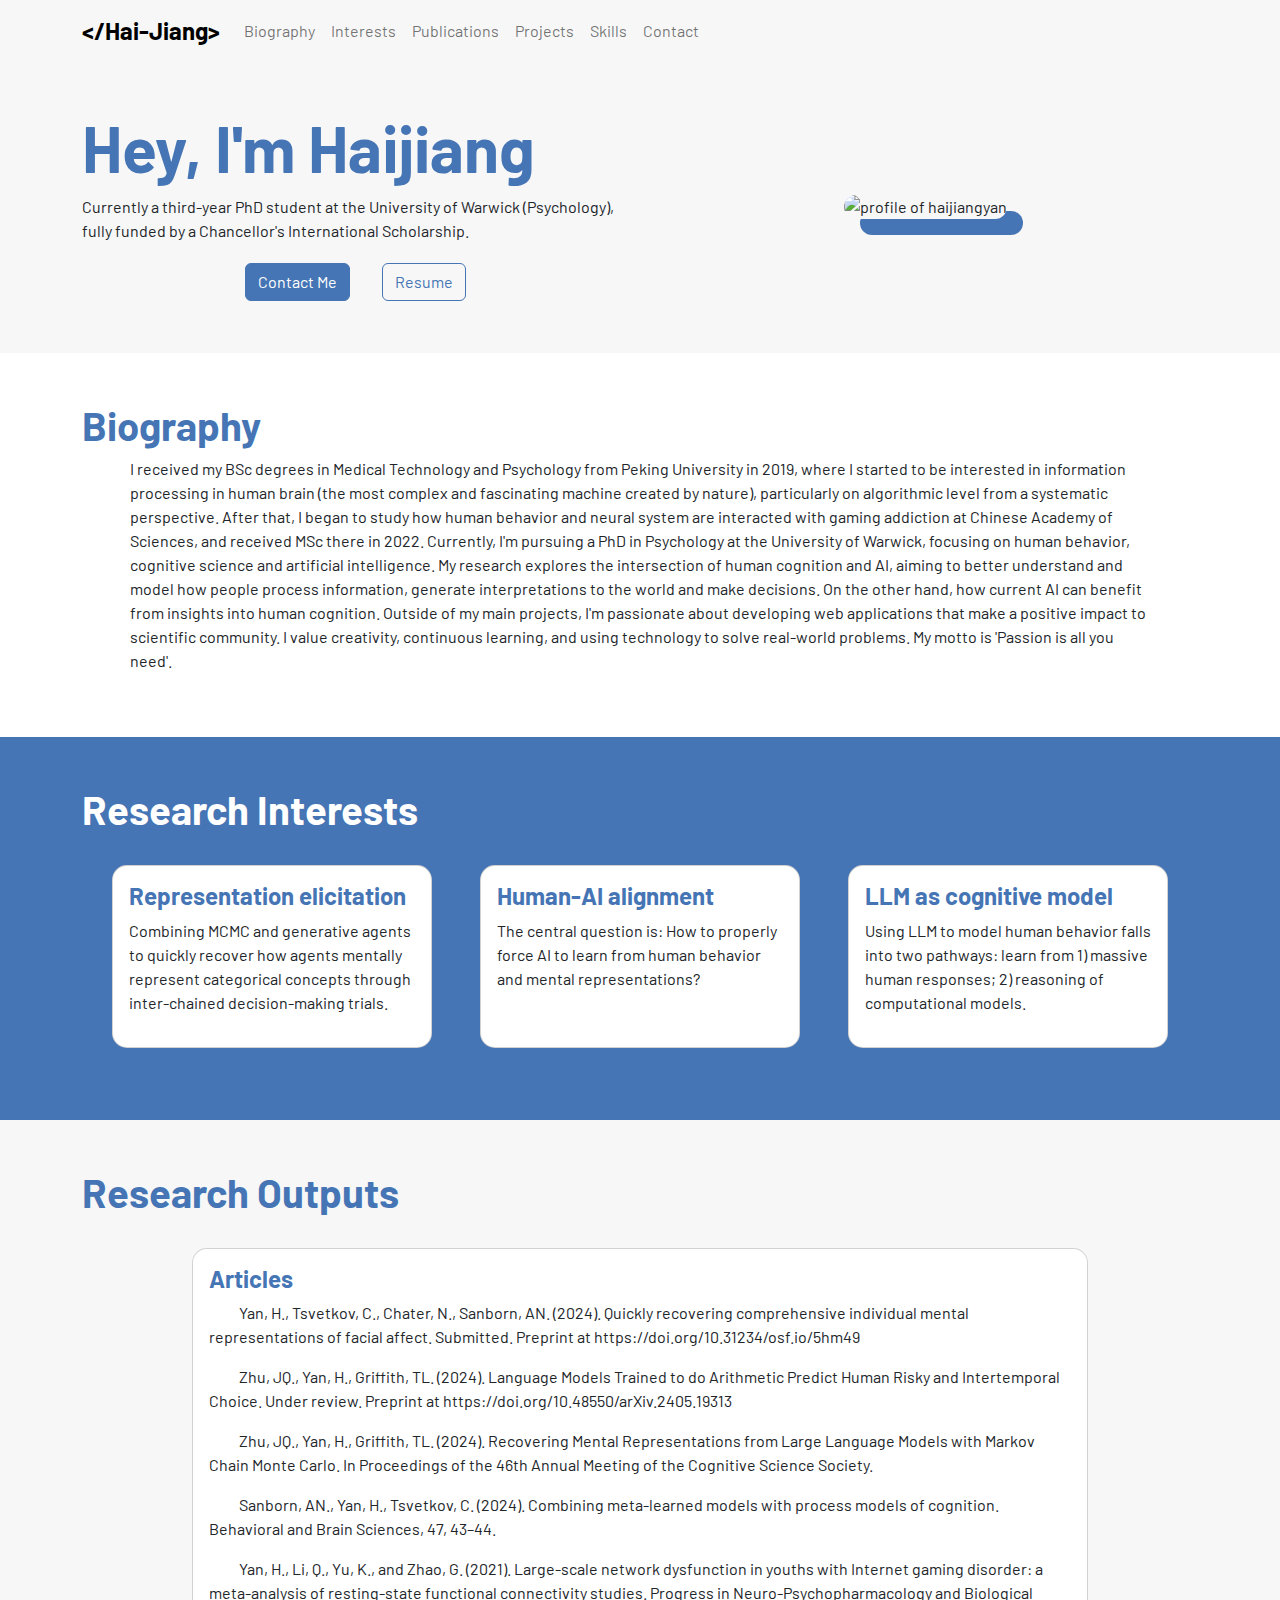
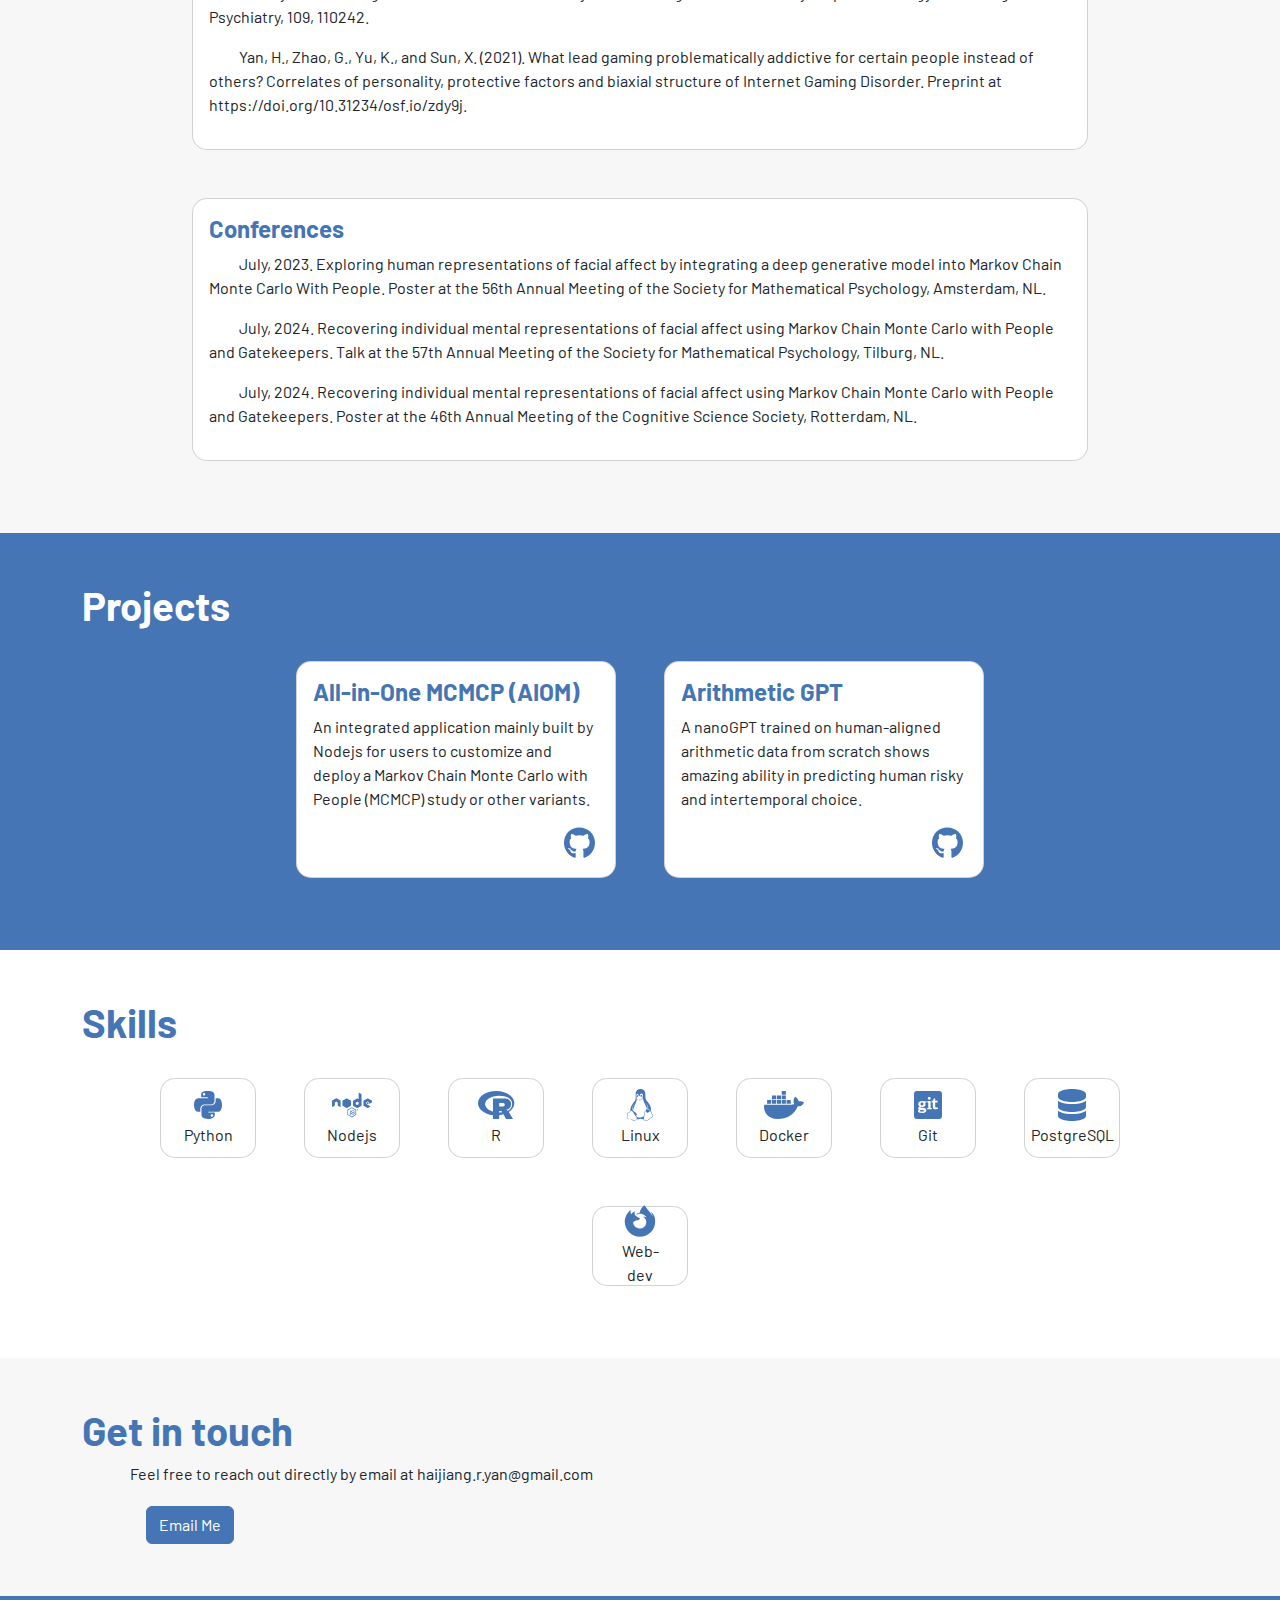
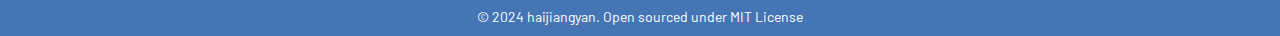
==== commit 641ac15e: "Updates" ====
--- a/index.html
+++ b/index.html
@@ -1 +1 @@
-<!DOCTYPE html><html><head><meta charSet="utf-8"/><meta name="viewport" content="width=device-width"/><title>Haijiang-Yan</title><meta name="description" content="I create AIOM. I graduated from."/><meta property="og:title" content="Haijiang-Yan"/><meta property="og:description" content="I create AIOM. I graduated from."/><meta property="og:image" content="/_next/static/media/profile.936b8478.png"/><meta property="og:type" content="website"/><meta name="next-head-count" content="8"/><link rel="preload" href="/_next/static/css/36639319dc904730.css" as="style"/><link rel="stylesheet" href="/_next/static/css/36639319dc904730.css" data-n-g=""/><noscript data-n-css=""></noscript><script defer="" nomodule="" src="/_next/static/chunks/polyfills-c67a75d1b6f99dc8.js"></script><script src="/_next/static/chunks/webpack-69bfa6990bb9e155.js" defer=""></script><script src="/_next/static/chunks/framework-7dc8a65f4a0cda33.js" defer=""></script><script src="/_next/static/chunks/main-84ef8f6faac559d3.js" defer=""></script><script src="/_next/static/chunks/pages/_app-29bc13de28cf3fe8.js" defer=""></script><script src="/_next/static/chunks/c16184b3-7494cb60fdbff6da.js" defer=""></script><script src="/_next/static/chunks/2cca2479-4c7a84370944326a.js" defer=""></script><script src="/_next/static/chunks/574-2538001f65255a58.js" defer=""></script><script src="/_next/static/chunks/603-ee7dd379760e349b.js" defer=""></script><script src="/_next/static/chunks/pages/index-1f2113625ca4ed5e.js" defer=""></script><script src="/_next/static/NU7lB2r_jUPxX9sRYJ9ZU/_buildManifest.js" defer=""></script><script src="/_next/static/NU7lB2r_jUPxX9sRYJ9ZU/_ssgManifest.js" defer=""></script></head><body><div id="__next"><nav class="navbar navbar-expand-sm navbar-light bg-secondary"><div class="container"><a class="navbar-brand" href="/"><span class="">&lt;/Hai-Jiang&gt;</span></a><button class="custom-toggler navbar-toggler" type="button" data-toggle="collapse" data-target="#navbarsExample09" aria-controls="navbarsExample09" aria-expanded="false" aria-label="Toggle navigation"><span class="navbar-toggler-icon"></span></button><div class="collapse navbar-collapse" id="navbarsExample09"><div class="navbar-nav"><a class="nav-link" href="/#bio">Biography</a><a class="nav-link" href="/#interests">Interests</a><a class="nav-link" href="/#outputs">Publications</a><a class="nav-link" href="/#projects">Projects</a><a class="nav-link" href="/#skills">Skills</a><a class="nav-link" href="/#contact">Contact</a></div></div></div></nav><div class="bg-secondary py-5 px-5"><div class="container"><div class=" row align-items-center"><div class="col-sm-6"><h1 class="text-primary fw-bold display-3">Hey, I&#x27;m Haijiang</h1><p>Currently a third-year PhD student at the University of Warwick (Psychology), fully funded by a Chancellor&#x27;s International Scholarship.</p><div class="text-center"><a class="btn btn-primary my-1 mx-3" href="/#contact">Contact Me</a><a target="_blank" rel="noreferrer" class="btn btn-outline-primary my-1 mx-3" href="https://drive.google.com/file/d/1PbCfOan4GACZHemWUQZ1PwE-jYdUY3vS/view?usp=sharing">Resume</a></div></div><div class="col-sm-6 text-center"><img class="img-fluid my-3 card-image" width="250" height="250" src="/_next/static/media/profile.936b8478.png" alt="profile of haijiangyan"/></div></div></div></div><div id="bio" class="bg-white py-5 px-5"><div class="container"><h1 class="text-primary fw-bold">Biography</h1><div class="px-sm-5"><p>I received my BSc degrees in Medical Technology and Psychology from Peking University in 2019, where I started to be interested in information processing in human brain (the most complex and fascinating machine created by nature), particularly on algorithmic level from a systematic perspective. After that, I began to study how human behavior and neural system are interacted with gaming addiction at Chinese Academy of Sciences, and received MSc there in 2022. Currently, I&#x27;m pursuing a PhD in Psychology at the University of Warwick, focusing on human behavior, cognitive science and artificial intelligence. My research explores the intersection of human cognition and AI, aiming to better understand and model how people process information, generate interpretations to the world and make decisions. On the other hand, how current AI can benefit from insights into human cognition. Outside of my main projects, I&#x27;m passionate about developing web applications that make a positive impact to scientific community. I value creativity, continuous learning, and using technology to solve real-world problems. My motto is &#x27;Passion is all you need&#x27;.</p></div></div></div><div id="interests" class="bg-primary py-5 px-5"><div class="container"><h1 class="text-light fw-bold">Research Interests</h1><div class="d-flex flex-row flex-wrap justify-content-center"><div class="card py-3 px-3 mx-sm-4 my-4 card-work" style="width:20rem"><h4 class="text-primary fw-bold">Representation elicitation</h4><p class="text-dark">Combining MCMC and generative agents to quickly recover how agents mentally represent categorical concepts through inter-chained decision-making trials.</p><div class="text-end"></div></div><div class="card py-3 px-3 mx-sm-4 my-4 card-work" style="width:20rem"><h4 class="text-primary fw-bold">Human-AI alignment</h4><p class="text-dark">The central question is: How to properly force AI to learn from human behavior and mental representations?</p><div class="text-end"></div></div><div class="card py-3 px-3 mx-sm-4 my-4 card-work" style="width:20rem"><h4 class="text-primary fw-bold">LLM as cognitive model</h4><p class="text-dark">Using LLM to model human behavior falls into two pathways: 1) learn from massive human responses; 2) learn from computational models.</p><div class="text-end"></div></div></div></div></div><div id="outputs" class="bg-secondary py-5 px-5"><div class="container"><h1 class="text-primary fw-bold">Research Outputs</h1><div class="d-flex flex-row flex-wrap justify-content-center"><div class="card py-3 px-3 mx-sm-4 my-4 card-work" style="width:70vw"><h4 class="text-primary fw-bold">Articles</h4><p class="text-dark indented">Yan, H., Tsvetkov, C., Chater, N., Sanborn, AN. (2024). Quickly recovering comprehensive individual mental representations of facial affect. Submitted. Preprint at https://doi.org/10.31234/osf.io/5hm49</p><p class="text-dark indented">Zhu, JQ., Yan, H., Griffith, TL. (2024). Language Models Trained to do Arithmetic Predict Human Risky and Intertemporal Choice. Under review. Preprint at https://doi.org/10.48550/arXiv.2405.19313</p><p class="text-dark indented">Zhu, JQ., Yan, H., Griffith, TL. (2024). Recovering Mental Representations from Large Language Models with Markov Chain Monte Carlo. In Proceedings of the 46th Annual Meeting of the Cognitive Science Society.</p><p class="text-dark indented">Sanborn, AN., Yan, H., Tsvetkov, C. (2024). Combining meta-learned models with process models of cognition. Behavioral and Brain Sciences, 47, 43–44.</p><p class="text-dark indented">Yan, H., Li, Q., Yu, K., and Zhao, G. (2021). Large-scale network dysfunction in youths with Internet gaming disorder: a meta-analysis of resting-state functional connectivity studies. Progress in Neuro-Psychopharmacology and Biological Psychiatry, 109, 110242.</p><p class="text-dark indented">Yan, H., Zhao, G., Yu, K., and Sun, X. (2021). What lead gaming problematically addictive for certain people instead of others? Correlates of personality, protective factors and biaxial structure of Internet Gaming Disorder. Preprint at https://doi.org/10.31234/osf.io/zdy9j.</p><div class="text-end"></div></div><div class="card py-3 px-3 mx-sm-4 my-4 card-work" style="width:70vw"><h4 class="text-primary fw-bold">Conferences</h4><p class="text-dark indented">July, 2023. Exploring human representations of facial affect by integrating a deep generative model into Markov Chain Monte Carlo With People. Poster at the 56th Annual Meeting of the Society for Mathematical Psychology, Amsterdam, NL.</p><p class="text-dark indented">July, 2024. Recovering individual mental representations of facial affect using Markov Chain Monte Carlo with People and Gatekeepers. Talk at the 57th Annual Meeting of the Society for Mathematical Psychology, Tilburg, NL.</p><p class="text-dark indented">July, 2024. Recovering individual mental representations of facial affect using Markov Chain Monte Carlo with People and Gatekeepers. Poster at the 46th Annual Meeting of the Cognitive Science Society, Rotterdam, NL.</p><div class="text-end"></div></div></div></div></div><div id="projects" class="bg-primary py-5 px-5"><div class="container"><h1 class="text-light fw-bold">Projects</h1><div class="d-flex flex-row flex-wrap justify-content-center"><div class="card py-3 px-3 mx-sm-4 my-4 card-work" style="width:20rem"><h4 class="text-primary fw-bold">All-in-One MCMCP (AIOM)</h4><p class="text-dark">An integrated application mainly built by Nodejs for users to customize and deploy a Markov Chain Monte Carlo with People (MCMCP) study or other variants.</p><div class="text-end"><a target="_blank" rel="noreferrer" href="https://github.com/HaijiangYan/AIOM"><svg aria-hidden="true" focusable="false" data-prefix="fab" data-icon="github" class="svg-inline--fa fa-github fa-2x icon-style mx-1 iconshadow" role="img" xmlns="http://www.w3.org/2000/svg" viewBox="0 0 496 512"><path fill="currentColor" d="M165.9 397.4c0 2-2.3 3.6-5.2 3.6-3.3.3-5.6-1.3-5.6-3.6 0-2 2.3-3.6 5.2-3.6 3-.3 5.6 1.3 5.6 3.6zm-31.1-4.5c-.7 2 1.3 4.3 4.3 4.9 2.6 1 5.6 0 6.2-2s-1.3-4.3-4.3-5.2c-2.6-.7-5.5.3-6.2 2.3zm44.2-1.7c-2.9.7-4.9 2.6-4.6 4.9.3 2 2.9 3.3 5.9 2.6 2.9-.7 4.9-2.6 4.6-4.6-.3-1.9-3-3.2-5.9-2.9zM244.8 8C106.1 8 0 113.3 0 252c0 110.9 69.8 205.8 169.5 239.2 12.8 2.3 17.3-5.6 17.3-12.1 0-6.2-.3-40.4-.3-61.4 0 0-70 15-84.7-29.8 0 0-11.4-29.1-27.8-36.6 0 0-22.9-15.7 1.6-15.4 0 0 24.9 2 38.6 25.8 21.9 38.6 58.6 27.5 72.9 20.9 2.3-16 8.8-27.1 16-33.7-55.9-6.2-112.3-14.3-112.3-110.5 0-27.5 7.6-41.3 23.6-58.9-2.6-6.5-11.1-33.3 2.6-67.9 20.9-6.5 69 27 69 27 20-5.6 41.5-8.5 62.8-8.5s42.8 2.9 62.8 8.5c0 0 48.1-33.6 69-27 13.7 34.7 5.2 61.4 2.6 67.9 16 17.7 25.8 31.5 25.8 58.9 0 96.5-58.9 104.2-114.8 110.5 9.2 7.9 17 22.9 17 46.4 0 33.7-.3 75.4-.3 83.6 0 6.5 4.6 14.4 17.3 12.1C428.2 457.8 496 362.9 496 252 496 113.3 383.5 8 244.8 8zM97.2 352.9c-1.3 1-1 3.3.7 5.2 1.6 1.6 3.9 2.3 5.2 1 1.3-1 1-3.3-.7-5.2-1.6-1.6-3.9-2.3-5.2-1zm-10.8-8.1c-.7 1.3.3 2.9 2.3 3.9 1.6 1 3.6.7 4.3-.7.7-1.3-.3-2.9-2.3-3.9-2-.6-3.6-.3-4.3.7zm32.4 35.6c-1.6 1.3-1 4.3 1.3 6.2 2.3 2.3 5.2 2.6 6.5 1 1.3-1.3.7-4.3-1.3-6.2-2.2-2.3-5.2-2.6-6.5-1zm-11.4-14.7c-1.6 1-1.6 3.6 0 5.9 1.6 2.3 4.3 3.3 5.6 2.3 1.6-1.3 1.6-3.9 0-6.2-1.4-2.3-4-3.3-5.6-2z"></path></svg></a></div></div><div class="card py-3 px-3 mx-sm-4 my-4 card-work" style="width:20rem"><h4 class="text-primary fw-bold">Arithmetic GPT</h4><p class="text-dark">A nanoGPT trained on human-aligned arithmetic data from scratch shows amazing ability in predicting human risky and intertemporal choice.</p><div class="text-end"><a target="_blank" rel="noreferrer" href="https://github.com/HaijiangYan/arithmetic-nanoGPT"><svg aria-hidden="true" focusable="false" data-prefix="fab" data-icon="github" class="svg-inline--fa fa-github fa-2x icon-style mx-1 iconshadow" role="img" xmlns="http://www.w3.org/2000/svg" viewBox="0 0 496 512"><path fill="currentColor" d="M165.9 397.4c0 2-2.3 3.6-5.2 3.6-3.3.3-5.6-1.3-5.6-3.6 0-2 2.3-3.6 5.2-3.6 3-.3 5.6 1.3 5.6 3.6zm-31.1-4.5c-.7 2 1.3 4.3 4.3 4.9 2.6 1 5.6 0 6.2-2s-1.3-4.3-4.3-5.2c-2.6-.7-5.5.3-6.2 2.3zm44.2-1.7c-2.9.7-4.9 2.6-4.6 4.9.3 2 2.9 3.3 5.9 2.6 2.9-.7 4.9-2.6 4.6-4.6-.3-1.9-3-3.2-5.9-2.9zM244.8 8C106.1 8 0 113.3 0 252c0 110.9 69.8 205.8 169.5 239.2 12.8 2.3 17.3-5.6 17.3-12.1 0-6.2-.3-40.4-.3-61.4 0 0-70 15-84.7-29.8 0 0-11.4-29.1-27.8-36.6 0 0-22.9-15.7 1.6-15.4 0 0 24.9 2 38.6 25.8 21.9 38.6 58.6 27.5 72.9 20.9 2.3-16 8.8-27.1 16-33.7-55.9-6.2-112.3-14.3-112.3-110.5 0-27.5 7.6-41.3 23.6-58.9-2.6-6.5-11.1-33.3 2.6-67.9 20.9-6.5 69 27 69 27 20-5.6 41.5-8.5 62.8-8.5s42.8 2.9 62.8 8.5c0 0 48.1-33.6 69-27 13.7 34.7 5.2 61.4 2.6 67.9 16 17.7 25.8 31.5 25.8 58.9 0 96.5-58.9 104.2-114.8 110.5 9.2 7.9 17 22.9 17 46.4 0 33.7-.3 75.4-.3 83.6 0 6.5 4.6 14.4 17.3 12.1C428.2 457.8 496 362.9 496 252 496 113.3 383.5 8 244.8 8zM97.2 352.9c-1.3 1-1 3.3.7 5.2 1.6 1.6 3.9 2.3 5.2 1 1.3-1 1-3.3-.7-5.2-1.6-1.6-3.9-2.3-5.2-1zm-10.8-8.1c-.7 1.3.3 2.9 2.3 3.9 1.6 1 3.6.7 4.3-.7.7-1.3-.3-2.9-2.3-3.9-2-.6-3.6-.3-4.3.7zm32.4 35.6c-1.6 1.3-1 4.3 1.3 6.2 2.3 2.3 5.2 2.6 6.5 1 1.3-1.3.7-4.3-1.3-6.2-2.2-2.3-5.2-2.6-6.5-1zm-11.4-14.7c-1.6 1-1.6 3.6 0 5.9 1.6 2.3 4.3 3.3 5.6 2.3 1.6-1.3 1.6-3.9 0-6.2-1.4-2.3-4-3.3-5.6-2z"></path></svg></a></div></div></div></div></div><div id="skills" class="bg-white py-5 px-5"><div class="container"><h1 class="text-primary fw-bold">Skills</h1><div class="d-flex flex-row flex-wrap justify-content-center"><div class="card py-3 px-3 mx-sm-4 my-4 card-work" style="width:6rem;height:5rem;display:flex;flex-direction:column;align-items:center;justify-content:center;text-align:center"><p class="text-dark"></p><a target="_blank" rel="noreferrer"><svg aria-hidden="true" focusable="false" data-prefix="fab" data-icon="python" class="svg-inline--fa fa-python fa-2x icon-style mx-1" role="img" xmlns="http://www.w3.org/2000/svg" viewBox="0 0 448 512"><path fill="currentColor" d="M439.8 200.5c-7.7-30.9-22.3-54.2-53.4-54.2h-40.1v47.4c0 36.8-31.2 67.8-66.8 67.8H172.7c-29.2 0-53.4 25-53.4 54.3v101.8c0 29 25.2 46 53.4 54.3 33.8 9.9 66.3 11.7 106.8 0 26.9-7.8 53.4-23.5 53.4-54.3v-40.7H226.2v-13.6h160.2c31.1 0 42.6-21.7 53.4-54.2 11.2-33.5 10.7-65.7 0-108.6zM286.2 404c11.1 0 20.1 9.1 20.1 20.3 0 11.3-9 20.4-20.1 20.4-11 0-20.1-9.2-20.1-20.4.1-11.3 9.1-20.3 20.1-20.3zM167.8 248.1h106.8c29.7 0 53.4-24.5 53.4-54.3V91.9c0-29-24.4-50.7-53.4-55.6-35.8-5.9-74.7-5.6-106.8.1-45.2 8-53.4 24.7-53.4 55.6v40.7h106.9v13.6h-147c-31.1 0-58.3 18.7-66.8 54.2-9.8 40.7-10.2 66.1 0 108.6 7.6 31.6 25.7 54.2 56.8 54.2H101v-48.8c0-35.3 30.5-66.4 66.8-66.4zm-6.7-142.6c-11.1 0-20.1-9.1-20.1-20.3.1-11.3 9-20.4 20.1-20.4 11 0 20.1 9.2 20.1 20.4s-9 20.3-20.1 20.3z"></path></svg></a><p class="text-dark">Python</p><div class="text-end"></div></div><div class="card py-3 px-3 mx-sm-4 my-4 card-work" style="width:6rem;height:5rem;display:flex;flex-direction:column;align-items:center;justify-content:center;text-align:center"><p class="text-dark"></p><a target="_blank" rel="noreferrer"><svg aria-hidden="true" focusable="false" data-prefix="fab" data-icon="node" class="svg-inline--fa fa-node fa-2x icon-style mx-1" role="img" xmlns="http://www.w3.org/2000/svg" viewBox="0 0 640 512"><path fill="currentColor" d="M316.3 452c-2.1 0-4.2-.6-6.1-1.6L291 439c-2.9-1.6-1.5-2.2-.5-2.5 3.8-1.3 4.6-1.6 8.7-4 .4-.2 1-.1 1.4.1l14.8 8.8c.5.3 1.3.3 1.8 0L375 408c.5-.3.9-.9.9-1.6v-66.7c0-.7-.3-1.3-.9-1.6l-57.8-33.3c-.5-.3-1.2-.3-1.8 0l-57.8 33.3c-.6.3-.9 1-.9 1.6v66.7c0 .6.4 1.2.9 1.5l15.8 9.1c8.6 4.3 13.9-.8 13.9-5.8v-65.9c0-.9.7-1.7 1.7-1.7h7.3c.9 0 1.7.7 1.7 1.7v65.9c0 11.5-6.2 18-17.1 18-3.3 0-6 0-13.3-3.6l-15.2-8.7c-3.7-2.2-6.1-6.2-6.1-10.5v-66.7c0-4.3 2.3-8.4 6.1-10.5l57.8-33.4c3.7-2.1 8.5-2.1 12.1 0l57.8 33.4c3.7 2.2 6.1 6.2 6.1 10.5v66.7c0 4.3-2.3 8.4-6.1 10.5l-57.8 33.4c-1.7 1.1-3.8 1.7-6 1.7zm46.7-65.8c0-12.5-8.4-15.8-26.2-18.2-18-2.4-19.8-3.6-19.8-7.8 0-3.5 1.5-8.1 14.8-8.1 11.9 0 16.3 2.6 18.1 10.6.2.8.8 1.3 1.6 1.3h7.5c.5 0 .9-.2 1.2-.5.3-.4.5-.8.4-1.3-1.2-13.8-10.3-20.2-28.8-20.2-16.5 0-26.3 7-26.3 18.6 0 12.7 9.8 16.1 25.6 17.7 18.9 1.9 20.4 4.6 20.4 8.3 0 6.5-5.2 9.2-17.4 9.2-15.3 0-18.7-3.8-19.8-11.4-.1-.8-.8-1.4-1.7-1.4h-7.5c-.9 0-1.7.7-1.7 1.7 0 9.7 5.3 21.3 30.6 21.3 18.5 0 29-7.2 29-19.8zm54.5-50.1c0 6.1-5 11.1-11.1 11.1s-11.1-5-11.1-11.1c0-6.3 5.2-11.1 11.1-11.1 6-.1 11.1 4.8 11.1 11.1zm-1.8 0c0-5.2-4.2-9.3-9.4-9.3-5.1 0-9.3 4.1-9.3 9.3 0 5.2 4.2 9.4 9.3 9.4 5.2-.1 9.4-4.3 9.4-9.4zm-4.5 6.2h-2.6c-.1-.6-.5-3.8-.5-3.9-.2-.7-.4-1.1-1.3-1.1h-2.2v5h-2.4v-12.5h4.3c1.5 0 4.4 0 4.4 3.3 0 2.3-1.5 2.8-2.4 3.1 1.7.1 1.8 1.2 2.1 2.8.1 1 .3 2.7.6 3.3zm-2.8-8.8c0-1.7-1.2-1.7-1.8-1.7h-2v3.5h1.9c1.6 0 1.9-1.1 1.9-1.8zM137.3 191c0-2.7-1.4-5.1-3.7-6.4l-61.3-35.3c-1-.6-2.2-.9-3.4-1h-.6c-1.2 0-2.3.4-3.4 1L3.7 184.6C1.4 185.9 0 188.4 0 191l.1 95c0 1.3.7 2.5 1.8 3.2 1.1.7 2.5.7 3.7 0L42 268.3c2.3-1.4 3.7-3.8 3.7-6.4v-44.4c0-2.6 1.4-5.1 3.7-6.4l15.5-8.9c1.2-.7 2.4-1 3.7-1 1.3 0 2.6.3 3.7 1l15.5 8.9c2.3 1.3 3.7 3.8 3.7 6.4v44.4c0 2.6 1.4 5.1 3.7 6.4l36.4 20.9c1.1.7 2.6.7 3.7 0 1.1-.6 1.8-1.9 1.8-3.2l.2-95zM472.5 87.3v176.4c0 2.6-1.4 5.1-3.7 6.4l-61.3 35.4c-2.3 1.3-5.1 1.3-7.4 0l-61.3-35.4c-2.3-1.3-3.7-3.8-3.7-6.4v-70.8c0-2.6 1.4-5.1 3.7-6.4l61.3-35.4c2.3-1.3 5.1-1.3 7.4 0l15.3 8.8c1.7 1 3.9-.3 3.9-2.2v-94c0-2.8 3-4.6 5.5-3.2l36.5 20.4c2.3 1.2 3.8 3.7 3.8 6.4zm-46 128.9c0-.7-.4-1.3-.9-1.6l-21-12.2c-.6-.3-1.3-.3-1.9 0l-21 12.2c-.6.3-.9.9-.9 1.6v24.3c0 .7.4 1.3.9 1.6l21 12.1c.6.3 1.3.3 1.8 0l21-12.1c.6-.3.9-.9.9-1.6v-24.3zm209.8-.7c2.3-1.3 3.7-3.8 3.7-6.4V192c0-2.6-1.4-5.1-3.7-6.4l-60.9-35.4c-2.3-1.3-5.1-1.3-7.4 0l-61.3 35.4c-2.3 1.3-3.7 3.8-3.7 6.4v70.8c0 2.7 1.4 5.1 3.7 6.4l60.9 34.7c2.2 1.3 5 1.3 7.3 0l36.8-20.5c2.5-1.4 2.5-5 0-6.4L550 241.6c-1.2-.7-1.9-1.9-1.9-3.2v-22.2c0-1.3.7-2.5 1.9-3.2l19.2-11.1c1.1-.7 2.6-.7 3.7 0l19.2 11.1c1.1.7 1.9 1.9 1.9 3.2v17.4c0 2.8 3.1 4.6 5.6 3.2l36.7-21.3zM559 219c-.4.3-.7.7-.7 1.2v13.6c0 .5.3 1 .7 1.2l11.8 6.8c.4.3 1 .3 1.4 0L584 235c.4-.3.7-.7.7-1.2v-13.6c0-.5-.3-1-.7-1.2l-11.8-6.8c-.4-.3-1-.3-1.4 0L559 219zm-254.2 43.5v-70.4c0-2.6-1.6-5.1-3.9-6.4l-61.1-35.2c-2.1-1.2-5-1.4-7.4 0l-61.1 35.2c-2.3 1.3-3.9 3.7-3.9 6.4v70.4c0 2.8 1.9 5.2 4 6.4l61.2 35.2c2.4 1.4 5.2 1.3 7.4 0l61-35.2c1.8-1 3.1-2.7 3.6-4.7.1-.5.2-1.1.2-1.7zm-74.3-124.9l-.8.5h1.1l-.3-.5zm76.2 130.2l-.4-.7v.9l.4-.2z"></path></svg></a><p class="text-dark">Nodejs</p><div class="text-end"></div></div><div class="card py-3 px-3 mx-sm-4 my-4 card-work" style="width:6rem;height:5rem;display:flex;flex-direction:column;align-items:center;justify-content:center;text-align:center"><p class="text-dark"></p><a target="_blank" rel="noreferrer"><svg aria-hidden="true" focusable="false" data-prefix="fab" data-icon="r-project" class="svg-inline--fa fa-r-project fa-2x icon-style mx-1" role="img" xmlns="http://www.w3.org/2000/svg" viewBox="0 0 581 512"><path fill="currentColor" d="M581 226.6C581 119.1 450.9 32 290.5 32S0 119.1 0 226.6C0 322.4 103.3 402 239.4 418.1V480h99.1v-61.5c24.3-2.7 47.6-7.4 69.4-13.9L448 480h112l-67.4-113.7c54.5-35.4 88.4-84.9 88.4-139.7zm-466.8 14.5c0-73.5 98.9-133 220.8-133s211.9 40.7 211.9 133c0 50.1-26.5 85-70.3 106.4-2.4-1.6-4.7-2.9-6.4-3.7-10.2-5.2-27.8-10.5-27.8-10.5s86.6-6.4 86.6-92.7-90.6-87.9-90.6-87.9h-199V361c-74.1-21.5-125.2-67.1-125.2-119.9zm225.1 38.3v-55.6c57.8 0 87.8-6.8 87.8 27.3 0 36.5-38.2 28.3-87.8 28.3zm-.9 72.5H365c10.8 0 18.9 11.7 24 19.2-16.1 1.9-33 2.8-50.6 2.9v-22.1z"></path></svg></a><p class="text-dark">R</p><div class="text-end"></div></div><div class="card py-3 px-3 mx-sm-4 my-4 card-work" style="width:6rem;height:5rem;display:flex;flex-direction:column;align-items:center;justify-content:center;text-align:center"><p class="text-dark"></p><a target="_blank" rel="noreferrer"><svg aria-hidden="true" focusable="false" data-prefix="fab" data-icon="linux" class="svg-inline--fa fa-linux fa-2x icon-style mx-1" role="img" xmlns="http://www.w3.org/2000/svg" viewBox="0 0 448 512"><path fill="currentColor" d="M220.8 123.3c1 .5 1.8 1.7 3 1.7 1.1 0 2.8-.4 2.9-1.5.2-1.4-1.9-2.3-3.2-2.9-1.7-.7-3.9-1-5.5-.1-.4.2-.8.7-.6 1.1.3 1.3 2.3 1.1 3.4 1.7zm-21.9 1.7c1.2 0 2-1.2 3-1.7 1.1-.6 3.1-.4 3.5-1.6.2-.4-.2-.9-.6-1.1-1.6-.9-3.8-.6-5.5.1-1.3.6-3.4 1.5-3.2 2.9.1 1 1.8 1.5 2.8 1.4zM420 403.8c-3.6-4-5.3-11.6-7.2-19.7-1.8-8.1-3.9-16.8-10.5-22.4-1.3-1.1-2.6-2.1-4-2.9-1.3-.8-2.7-1.5-4.1-2 9.2-27.3 5.6-54.5-3.7-79.1-11.4-30.1-31.3-56.4-46.5-74.4-17.1-21.5-33.7-41.9-33.4-72C311.1 85.4 315.7.1 234.8 0 132.4-.2 158 103.4 156.9 135.2c-1.7 23.4-6.4 41.8-22.5 64.7-18.9 22.5-45.5 58.8-58.1 96.7-6 17.9-8.8 36.1-6.2 53.3-6.5 5.8-11.4 14.7-16.6 20.2-4.2 4.3-10.3 5.9-17 8.3s-14 6-18.5 14.5c-2.1 3.9-2.8 8.1-2.8 12.4 0 3.9.6 7.9 1.2 11.8 1.2 8.1 2.5 15.7.8 20.8-5.2 14.4-5.9 24.4-2.2 31.7 3.8 7.3 11.4 10.5 20.1 12.3 17.3 3.6 40.8 2.7 59.3 12.5 19.8 10.4 39.9 14.1 55.9 10.4 11.6-2.6 21.1-9.6 25.9-20.2 12.5-.1 26.3-5.4 48.3-6.6 14.9-1.2 33.6 5.3 55.1 4.1.6 2.3 1.4 4.6 2.5 6.7v.1c8.3 16.7 23.8 24.3 40.3 23 16.6-1.3 34.1-11 48.3-27.9 13.6-16.4 36-23.2 50.9-32.2 7.4-4.5 13.4-10.1 13.9-18.3.4-8.2-4.4-17.3-15.5-29.7zM223.7 87.3c9.8-22.2 34.2-21.8 44-.4 6.5 14.2 3.6 30.9-4.3 40.4-1.6-.8-5.9-2.6-12.6-4.9 1.1-1.2 3.1-2.7 3.9-4.6 4.8-11.8-.2-27-9.1-27.3-7.3-.5-13.9 10.8-11.8 23-4.1-2-9.4-3.5-13-4.4-1-6.9-.3-14.6 2.9-21.8zM183 75.8c10.1 0 20.8 14.2 19.1 33.5-3.5 1-7.1 2.5-10.2 4.6 1.2-8.9-3.3-20.1-9.6-19.6-8.4.7-9.8 21.2-1.8 28.1 1 .8 1.9-.2-5.9 5.5-15.6-14.6-10.5-52.1 8.4-52.1zm-13.6 60.7c6.2-4.6 13.6-10 14.1-10.5 4.7-4.4 13.5-14.2 27.9-14.2 7.1 0 15.6 2.3 25.9 8.9 6.3 4.1 11.3 4.4 22.6 9.3 8.4 3.5 13.7 9.7 10.5 18.2-2.6 7.1-11 14.4-22.7 18.1-11.1 3.6-19.8 16-38.2 14.9-3.9-.2-7-1-9.6-2.1-8-3.5-12.2-10.4-20-15-8.6-4.8-13.2-10.4-14.7-15.3-1.4-4.9 0-9 4.2-12.3zm3.3 334c-2.7 35.1-43.9 34.4-75.3 18-29.9-15.8-68.6-6.5-76.5-21.9-2.4-4.7-2.4-12.7 2.6-26.4v-.2c2.4-7.6.6-16-.6-23.9-1.2-7.8-1.8-15 .9-20 3.5-6.7 8.5-9.1 14.8-11.3 10.3-3.7 11.8-3.4 19.6-9.9 5.5-5.7 9.5-12.9 14.3-18 5.1-5.5 10-8.1 17.7-6.9 8.1 1.2 15.1 6.8 21.9 16l19.6 35.6c9.5 19.9 43.1 48.4 41 68.9zm-1.4-25.9c-4.1-6.6-9.6-13.6-14.4-19.6 7.1 0 14.2-2.2 16.7-8.9 2.3-6.2 0-14.9-7.4-24.9-13.5-18.2-38.3-32.5-38.3-32.5-13.5-8.4-21.1-18.7-24.6-29.9s-3-23.3-.3-35.2c5.2-22.9 18.6-45.2 27.2-59.2 2.3-1.7.8 3.2-8.7 20.8-8.5 16.1-24.4 53.3-2.6 82.4.6-20.7 5.5-41.8 13.8-61.5 12-27.4 37.3-74.9 39.3-112.7 1.1.8 4.6 3.2 6.2 4.1 4.6 2.7 8.1 6.7 12.6 10.3 12.4 10 28.5 9.2 42.4 1.2 6.2-3.5 11.2-7.5 15.9-9 9.9-3.1 17.8-8.6 22.3-15 7.7 30.4 25.7 74.3 37.2 95.7 6.1 11.4 18.3 35.5 23.6 64.6 3.3-.1 7 .4 10.9 1.4 13.8-35.7-11.7-74.2-23.3-84.9-4.7-4.6-4.9-6.6-2.6-6.5 12.6 11.2 29.2 33.7 35.2 59 2.8 11.6 3.3 23.7.4 35.7 16.4 6.8 35.9 17.9 30.7 34.8-2.2-.1-3.2 0-4.2 0 3.2-10.1-3.9-17.6-22.8-26.1-19.6-8.6-36-8.6-38.3 12.5-12.1 4.2-18.3 14.7-21.4 27.3-2.8 11.2-3.6 24.7-4.4 39.9-.5 7.7-3.6 18-6.8 29-32.1 22.9-76.7 32.9-114.3 7.2zm257.4-11.5c-.9 16.8-41.2 19.9-63.2 46.5-13.2 15.7-29.4 24.4-43.6 25.5s-26.5-4.8-33.7-19.3c-4.7-11.1-2.4-23.1 1.1-36.3 3.7-14.2 9.2-28.8 9.9-40.6.8-15.2 1.7-28.5 4.2-38.7 2.6-10.3 6.6-17.2 13.7-21.1.3-.2.7-.3 1-.5.8 13.2 7.3 26.6 18.8 29.5 12.6 3.3 30.7-7.5 38.4-16.3 9-.3 15.7-.9 22.6 5.1 9.9 8.5 7.1 30.3 17.1 41.6 10.6 11.6 14 19.5 13.7 24.6zM173.3 148.7c2 1.9 4.7 4.5 8 7.1 6.6 5.2 15.8 10.6 27.3 10.6 11.6 0 22.5-5.9 31.8-10.8 4.9-2.6 10.9-7 14.8-10.4s5.9-6.3 3.1-6.6-2.6 2.6-6 5.1c-4.4 3.2-9.7 7.4-13.9 9.8-7.4 4.2-19.5 10.2-29.9 10.2s-18.7-4.8-24.9-9.7c-3.1-2.5-5.7-5-7.7-6.9-1.5-1.4-1.9-4.6-4.3-4.9-1.4-.1-1.8 3.7 1.7 6.5z"></path></svg></a><p class="text-dark">Linux</p><div class="text-end"></div></div><div class="card py-3 px-3 mx-sm-4 my-4 card-work" style="width:6rem;height:5rem;display:flex;flex-direction:column;align-items:center;justify-content:center;text-align:center"><p class="text-dark"></p><a target="_blank" rel="noreferrer"><svg aria-hidden="true" focusable="false" data-prefix="fab" data-icon="docker" class="svg-inline--fa fa-docker fa-2x icon-style mx-1" role="img" xmlns="http://www.w3.org/2000/svg" viewBox="0 0 640 512"><path fill="currentColor" d="M349.9 236.3h-66.1v-59.4h66.1v59.4zm0-204.3h-66.1v60.7h66.1V32zm78.2 144.8H362v59.4h66.1v-59.4zm-156.3-72.1h-66.1v60.1h66.1v-60.1zm78.1 0h-66.1v60.1h66.1v-60.1zm276.8 100c-14.4-9.7-47.6-13.2-73.1-8.4-3.3-24-16.7-44.9-41.1-63.7l-14-9.3-9.3 14c-18.4 27.8-23.4 73.6-3.7 103.8-8.7 4.7-25.8 11.1-48.4 10.7H2.4c-8.7 50.8 5.8 116.8 44 162.1 37.1 43.9 92.7 66.2 165.4 66.2 157.4 0 273.9-72.5 328.4-204.2 21.4.4 67.6.1 91.3-45.2 1.5-2.5 6.6-13.2 8.5-17.1l-13.3-8.9zm-511.1-27.9h-66v59.4h66.1v-59.4zm78.1 0h-66.1v59.4h66.1v-59.4zm78.1 0h-66.1v59.4h66.1v-59.4zm-78.1-72.1h-66.1v60.1h66.1v-60.1z"></path></svg></a><p class="text-dark">Docker</p><div class="text-end"></div></div><div class="card py-3 px-3 mx-sm-4 my-4 card-work" style="width:6rem;height:5rem;display:flex;flex-direction:column;align-items:center;justify-content:center;text-align:center"><p class="text-dark"></p><a target="_blank" rel="noreferrer"><svg aria-hidden="true" focusable="false" data-prefix="fab" data-icon="square-git" class="svg-inline--fa fa-square-git fa-2x icon-style mx-1" role="img" xmlns="http://www.w3.org/2000/svg" viewBox="0 0 448 512"><path fill="currentColor" d="M100.59 334.24c48.57 3.31 58.95 2.11 58.95 11.94 0 20-65.55 20.06-65.55 1.52.01-5.09 3.29-9.4 6.6-13.46zm27.95-116.64c-32.29 0-33.75 44.47-.75 44.47 32.51 0 31.71-44.47.75-44.47zM448 80v352a48 48 0 0 1-48 48H48a48 48 0 0 1-48-48V80a48 48 0 0 1 48-48h352a48 48 0 0 1 48 48zm-227 69.31c0 14.49 8.38 22.88 22.86 22.88 14.74 0 23.13-8.39 23.13-22.88S258.62 127 243.88 127c-14.48 0-22.88 7.84-22.88 22.31zM199.18 195h-49.55c-25-6.55-81.56-4.85-81.56 46.75 0 18.8 9.4 32 21.85 38.11C74.23 294.23 66.8 301 66.8 310.6c0 6.87 2.79 13.22 11.18 16.76-8.9 8.4-14 14.48-14 25.92C64 373.35 81.53 385 127.52 385c44.22 0 69.87-16.51 69.87-45.73 0-36.67-28.23-35.32-94.77-39.38l8.38-13.43c17 4.74 74.19 6.23 74.19-42.43 0-11.69-4.83-19.82-9.4-25.67l23.38-1.78zm84.34 109.84l-13-1.78c-3.82-.51-4.07-1-4.07-5.09V192.52h-52.6l-2.79 20.57c15.75 5.55 17 4.86 17 10.17V298c0 5.62-.31 4.58-17 6.87v20.06h72.42zM384 315l-6.87-22.37c-40.93 15.37-37.85-12.41-37.85-16.73v-60.72h37.85v-25.41h-35.82c-2.87 0-2 2.52-2-38.63h-24.18c-2.79 27.7-11.68 38.88-34 41.42v22.62c20.47 0 19.82-.85 19.82 2.54v66.57c0 28.72 11.43 40.91 41.67 40.91 14.45 0 30.45-4.83 41.38-10.2z"></path></svg></a><p class="text-dark">Git</p><div class="text-end"></div></div><div class="card py-3 px-3 mx-sm-4 my-4 card-work" style="width:6rem;height:5rem;display:flex;flex-direction:column;align-items:center;justify-content:center;text-align:center"><p class="text-dark"></p><a target="_blank" rel="noreferrer"><svg aria-hidden="true" focusable="false" data-prefix="fas" data-icon="database" class="svg-inline--fa fa-database fa-2x icon-style mx-1" role="img" xmlns="http://www.w3.org/2000/svg" viewBox="0 0 448 512"><path fill="currentColor" d="M448 80v48c0 44.2-100.3 80-224 80S0 172.2 0 128V80C0 35.8 100.3 0 224 0S448 35.8 448 80zM393.2 214.7c20.8-7.4 39.9-16.9 54.8-28.6V288c0 44.2-100.3 80-224 80S0 332.2 0 288V186.1c14.9 11.8 34 21.2 54.8 28.6C99.7 230.7 159.5 240 224 240s124.3-9.3 169.2-25.3zM0 346.1c14.9 11.8 34 21.2 54.8 28.6C99.7 390.7 159.5 400 224 400s124.3-9.3 169.2-25.3c20.8-7.4 39.9-16.9 54.8-28.6V432c0 44.2-100.3 80-224 80S0 476.2 0 432V346.1z"></path></svg></a><p class="text-dark">PostgreSQL</p><div class="text-end"></div></div><div class="card py-3 px-3 mx-sm-4 my-4 card-work" style="width:6rem;height:5rem;display:flex;flex-direction:column;align-items:center;justify-content:center;text-align:center"><p class="text-dark"></p><a target="_blank" rel="noreferrer"><svg aria-hidden="true" focusable="false" data-prefix="fab" data-icon="firefox-browser" class="svg-inline--fa fa-firefox-browser fa-2x icon-style mx-1" role="img" xmlns="http://www.w3.org/2000/svg" viewBox="0 0 512 512"><path fill="currentColor" d="M130.22 127.548C130.38 127.558 130.3 127.558 130.22 127.548V127.548ZM481.64 172.898C471.03 147.398 449.56 119.898 432.7 111.168C446.42 138.058 454.37 165.048 457.4 185.168C457.405 185.306 457.422 185.443 457.45 185.578C429.87 116.828 383.098 89.1089 344.9 28.7479C329.908 5.05792 333.976 3.51792 331.82 4.08792L331.7 4.15792C284.99 30.1109 256.365 82.5289 249.12 126.898C232.503 127.771 216.219 131.895 201.19 139.035C199.838 139.649 198.736 140.706 198.066 142.031C197.396 143.356 197.199 144.87 197.506 146.323C197.7 147.162 198.068 147.951 198.586 148.639C199.103 149.327 199.76 149.899 200.512 150.318C201.264 150.737 202.096 150.993 202.954 151.071C203.811 151.148 204.676 151.045 205.491 150.768L206.011 150.558C221.511 143.255 238.408 139.393 255.541 139.238C318.369 138.669 352.698 183.262 363.161 201.528C350.161 192.378 326.811 183.338 304.341 187.248C392.081 231.108 368.541 381.784 246.951 376.448C187.487 373.838 149.881 325.467 146.421 285.648C146.421 285.648 157.671 243.698 227.041 243.698C234.541 243.698 255.971 222.778 256.371 216.698C256.281 214.698 213.836 197.822 197.281 181.518C188.434 172.805 184.229 168.611 180.511 165.458C178.499 163.75 176.392 162.158 174.201 160.688C168.638 141.231 168.399 120.638 173.51 101.058C148.45 112.468 128.96 130.508 114.8 146.428H114.68C105.01 134.178 105.68 93.7779 106.25 85.3479C106.13 84.8179 99.022 89.0159 98.1 89.6579C89.5342 95.7103 81.5528 102.55 74.26 110.088C57.969 126.688 30.128 160.242 18.76 211.318C14.224 231.701 12 255.739 12 263.618C12 398.318 121.21 507.508 255.92 507.508C376.56 507.508 478.939 420.281 496.35 304.888C507.922 228.192 481.64 173.82 481.64 172.898Z"></path></svg></a><p class="text-dark">Web-dev</p><div class="text-end"></div></div></div></div></div><div id="contact" class="bg-secondary py-5 px-5"><div class="container"><h1 class="text-primary fw-bold">Get in touch</h1><div class="px-sm-5"><p>Feel free to reach out directly by email at haijiang.r.yan@gmail.com</p><div class=""><a class="btn btn-primary my-1 mx-3" href="mailto:haijiang.r.yan@gmail.com">Email Me</a></div></div></div></div><footer class="bg-primary text-center py-2 px-5"><div class="container text-light"><small>© 2024 <!-- --> <a class="text-light react_black" href="https://github.com/haijiangyan">haijiangyan</a>. Open sourced under <!-- --> <a class="text-light react_black" href="https://github.com/haijiangyan/portfolio/blob/main/LICENSE">MIT</a> <!-- --> License</small></div></footer></div><script id="__NEXT_DATA__" type="application/json">{"props":{"pageProps":{}},"page":"/","query":{},"buildId":"NU7lB2r_jUPxX9sRYJ9ZU","nextExport":true,"autoExport":true,"isFallback":false,"scriptLoader":[]}</script></body></html>+<!DOCTYPE html><html><head><meta charSet="utf-8"/><meta name="viewport" content="width=device-width"/><title>Haijiang-Yan</title><meta name="description" content="I create AIOM. I graduated from."/><meta property="og:title" content="Haijiang-Yan"/><meta property="og:description" content="I create AIOM. I graduated from."/><meta property="og:image" content="/_next/static/media/profile.936b8478.png"/><meta property="og:type" content="website"/><meta name="next-head-count" content="8"/><link rel="preload" href="/_next/static/css/36639319dc904730.css" as="style"/><link rel="stylesheet" href="/_next/static/css/36639319dc904730.css" data-n-g=""/><noscript data-n-css=""></noscript><script defer="" nomodule="" src="/_next/static/chunks/polyfills-c67a75d1b6f99dc8.js"></script><script src="/_next/static/chunks/webpack-69bfa6990bb9e155.js" defer=""></script><script src="/_next/static/chunks/framework-7dc8a65f4a0cda33.js" defer=""></script><script src="/_next/static/chunks/main-84ef8f6faac559d3.js" defer=""></script><script src="/_next/static/chunks/pages/_app-29bc13de28cf3fe8.js" defer=""></script><script src="/_next/static/chunks/c16184b3-7494cb60fdbff6da.js" defer=""></script><script src="/_next/static/chunks/2cca2479-4c7a84370944326a.js" defer=""></script><script src="/_next/static/chunks/574-2538001f65255a58.js" defer=""></script><script src="/_next/static/chunks/603-ee7dd379760e349b.js" defer=""></script><script src="/_next/static/chunks/pages/index-9d54c047c9412acf.js" defer=""></script><script src="/_next/static/j3zylGk_khEWdJd5v4eos/_buildManifest.js" defer=""></script><script src="/_next/static/j3zylGk_khEWdJd5v4eos/_ssgManifest.js" defer=""></script></head><body><div id="__next"><nav class="navbar navbar-expand-sm navbar-light bg-secondary"><div class="container"><a class="navbar-brand" href="/"><span class="">&lt;/Hai-Jiang&gt;</span></a><button class="custom-toggler navbar-toggler" type="button" data-toggle="collapse" data-target="#navbarsExample09" aria-controls="navbarsExample09" aria-expanded="false" aria-label="Toggle navigation"><span class="navbar-toggler-icon"></span></button><div class="collapse navbar-collapse" id="navbarsExample09"><div class="navbar-nav"><a class="nav-link" href="/#bio">Biography</a><a class="nav-link" href="/#interests">Interests</a><a class="nav-link" href="/#outputs">Publications</a><a class="nav-link" href="/#projects">Projects</a><a class="nav-link" href="/#skills">Skills</a><a class="nav-link" href="/#contact">Contact</a></div></div></div></nav><div class="bg-secondary py-5 px-5"><div class="container"><div class=" row align-items-center"><div class="col-sm-6"><h1 class="text-primary fw-bold display-3">Hey, I&#x27;m Haijiang</h1><p>Currently a third-year PhD student at the University of Warwick (Psychology), fully funded by a Chancellor&#x27;s International Scholarship.</p><div class="text-center"><a class="btn btn-primary my-1 mx-3" href="/#contact">Contact Me</a><a target="_blank" rel="noreferrer" class="btn btn-outline-primary my-1 mx-3" href="https://drive.google.com/file/d/1PbCfOan4GACZHemWUQZ1PwE-jYdUY3vS/view?usp=sharing">Resume</a></div></div><div class="col-sm-6 text-center"><img class="img-fluid my-3 card-image" width="250" height="250" src="/_next/static/media/profile.936b8478.png" alt="profile of haijiangyan"/></div></div></div></div><div id="bio" class="bg-white py-5 px-5"><div class="container"><h1 class="text-primary fw-bold">Biography</h1><div class="px-sm-5"><p>I received my BSc degrees in Medical Technology and Psychology from Peking University in 2019, where I started to be interested in information processing in human brain (the most complex and fascinating machine created by nature), particularly on algorithmic level from a systematic perspective. After that, I began to study how human behavior and neural system are interacted with gaming addiction at Chinese Academy of Sciences, and received MSc there in 2022. Currently, I&#x27;m pursuing a PhD in Psychology at the University of Warwick, focusing on human behavior, cognitive science and artificial intelligence. My research explores the intersection of human cognition and AI, aiming to better understand and model how people process information, generate interpretations to the world and make decisions. On the other hand, how current AI can benefit from insights into human cognition. Outside of my main projects, I&#x27;m passionate about developing web applications that make a positive impact to scientific community. I value creativity, continuous learning, and using technology to solve real-world problems. My motto is &#x27;Passion is all you need&#x27;.</p></div></div></div><div id="interests" class="bg-primary py-5 px-5"><div class="container"><h1 class="text-light fw-bold">Research Interests</h1><div class="d-flex flex-row flex-wrap justify-content-center"><div class="card py-3 px-3 mx-sm-4 my-4 card-work" style="width:20rem"><h4 class="text-primary fw-bold">Representation elicitation</h4><p class="text-dark">Combining MCMC and generative agents to quickly recover how agents mentally represent categorical concepts through inter-chained decision-making trials.</p><div class="text-end"></div></div><div class="card py-3 px-3 mx-sm-4 my-4 card-work" style="width:20rem"><h4 class="text-primary fw-bold">Human-AI alignment</h4><p class="text-dark">The central question is: How to properly force AI to learn from human behavior and mental representations?</p><div class="text-end"></div></div><div class="card py-3 px-3 mx-sm-4 my-4 card-work" style="width:20rem"><h4 class="text-primary fw-bold">LLM as cognitive model</h4><p class="text-dark">Using LLM to model human behavior falls into two pathways: learn from 1) massive human responses; 2) reasoning of computational models.</p><div class="text-end"></div></div></div></div></div><div id="outputs" class="bg-secondary py-5 px-5"><div class="container"><h1 class="text-primary fw-bold">Research Outputs</h1><div class="d-flex flex-row flex-wrap justify-content-center"><div class="card py-3 px-3 mx-sm-4 my-4 card-work" style="width:70vw"><h4 class="text-primary fw-bold">Articles</h4><p class="text-dark indented">Yan, H., Tsvetkov, C., Chater, N., Sanborn, AN. (2024). Quickly recovering comprehensive individual mental representations of facial affect. Submitted. Preprint at https://doi.org/10.31234/osf.io/5hm49</p><p class="text-dark indented">Zhu, JQ., Yan, H., Griffith, TL. (2024). Language Models Trained to do Arithmetic Predict Human Risky and Intertemporal Choice. Under review. Preprint at https://doi.org/10.48550/arXiv.2405.19313</p><p class="text-dark indented">Zhu, JQ., Yan, H., Griffith, TL. (2024). Recovering Mental Representations from Large Language Models with Markov Chain Monte Carlo. In Proceedings of the 46th Annual Meeting of the Cognitive Science Society.</p><p class="text-dark indented">Sanborn, AN., Yan, H., Tsvetkov, C. (2024). Combining meta-learned models with process models of cognition. Behavioral and Brain Sciences, 47, 43–44.</p><p class="text-dark indented">Yan, H., Li, Q., Yu, K., and Zhao, G. (2021). Large-scale network dysfunction in youths with Internet gaming disorder: a meta-analysis of resting-state functional connectivity studies. Progress in Neuro-Psychopharmacology and Biological Psychiatry, 109, 110242.</p><p class="text-dark indented">Yan, H., Zhao, G., Yu, K., and Sun, X. (2021). What lead gaming problematically addictive for certain people instead of others? Correlates of personality, protective factors and biaxial structure of Internet Gaming Disorder. Preprint at https://doi.org/10.31234/osf.io/zdy9j.</p><div class="text-end"></div></div><div class="card py-3 px-3 mx-sm-4 my-4 card-work" style="width:70vw"><h4 class="text-primary fw-bold">Conferences</h4><p class="text-dark indented">July, 2023. Exploring human representations of facial affect by integrating a deep generative model into Markov Chain Monte Carlo With People. Poster at the 56th Annual Meeting of the Society for Mathematical Psychology, Amsterdam, NL.</p><p class="text-dark indented">July, 2024. Recovering individual mental representations of facial affect using Markov Chain Monte Carlo with People and Gatekeepers. Talk at the 57th Annual Meeting of the Society for Mathematical Psychology, Tilburg, NL.</p><p class="text-dark indented">July, 2024. Recovering individual mental representations of facial affect using Markov Chain Monte Carlo with People and Gatekeepers. Poster at the 46th Annual Meeting of the Cognitive Science Society, Rotterdam, NL.</p><div class="text-end"></div></div></div></div></div><div id="projects" class="bg-primary py-5 px-5"><div class="container"><h1 class="text-light fw-bold">Projects</h1><div class="d-flex flex-row flex-wrap justify-content-center"><div class="card py-3 px-3 mx-sm-4 my-4 card-work" style="width:20rem"><h4 class="text-primary fw-bold">All-in-One MCMCP (AIOM)</h4><p class="text-dark">An integrated application mainly built by Nodejs for users to customize and deploy a Markov Chain Monte Carlo with People (MCMCP) study or other variants.</p><div class="text-end"><a target="_blank" rel="noreferrer" href="https://github.com/HaijiangYan/AIOM"><svg aria-hidden="true" focusable="false" data-prefix="fab" data-icon="github" class="svg-inline--fa fa-github fa-2x icon-style mx-1 iconshadow" role="img" xmlns="http://www.w3.org/2000/svg" viewBox="0 0 496 512"><path fill="currentColor" d="M165.9 397.4c0 2-2.3 3.6-5.2 3.6-3.3.3-5.6-1.3-5.6-3.6 0-2 2.3-3.6 5.2-3.6 3-.3 5.6 1.3 5.6 3.6zm-31.1-4.5c-.7 2 1.3 4.3 4.3 4.9 2.6 1 5.6 0 6.2-2s-1.3-4.3-4.3-5.2c-2.6-.7-5.5.3-6.2 2.3zm44.2-1.7c-2.9.7-4.9 2.6-4.6 4.9.3 2 2.9 3.3 5.9 2.6 2.9-.7 4.9-2.6 4.6-4.6-.3-1.9-3-3.2-5.9-2.9zM244.8 8C106.1 8 0 113.3 0 252c0 110.9 69.8 205.8 169.5 239.2 12.8 2.3 17.3-5.6 17.3-12.1 0-6.2-.3-40.4-.3-61.4 0 0-70 15-84.7-29.8 0 0-11.4-29.1-27.8-36.6 0 0-22.9-15.7 1.6-15.4 0 0 24.9 2 38.6 25.8 21.9 38.6 58.6 27.5 72.9 20.9 2.3-16 8.8-27.1 16-33.7-55.9-6.2-112.3-14.3-112.3-110.5 0-27.5 7.6-41.3 23.6-58.9-2.6-6.5-11.1-33.3 2.6-67.9 20.9-6.5 69 27 69 27 20-5.6 41.5-8.5 62.8-8.5s42.8 2.9 62.8 8.5c0 0 48.1-33.6 69-27 13.7 34.7 5.2 61.4 2.6 67.9 16 17.7 25.8 31.5 25.8 58.9 0 96.5-58.9 104.2-114.8 110.5 9.2 7.9 17 22.9 17 46.4 0 33.7-.3 75.4-.3 83.6 0 6.5 4.6 14.4 17.3 12.1C428.2 457.8 496 362.9 496 252 496 113.3 383.5 8 244.8 8zM97.2 352.9c-1.3 1-1 3.3.7 5.2 1.6 1.6 3.9 2.3 5.2 1 1.3-1 1-3.3-.7-5.2-1.6-1.6-3.9-2.3-5.2-1zm-10.8-8.1c-.7 1.3.3 2.9 2.3 3.9 1.6 1 3.6.7 4.3-.7.7-1.3-.3-2.9-2.3-3.9-2-.6-3.6-.3-4.3.7zm32.4 35.6c-1.6 1.3-1 4.3 1.3 6.2 2.3 2.3 5.2 2.6 6.5 1 1.3-1.3.7-4.3-1.3-6.2-2.2-2.3-5.2-2.6-6.5-1zm-11.4-14.7c-1.6 1-1.6 3.6 0 5.9 1.6 2.3 4.3 3.3 5.6 2.3 1.6-1.3 1.6-3.9 0-6.2-1.4-2.3-4-3.3-5.6-2z"></path></svg></a></div></div><div class="card py-3 px-3 mx-sm-4 my-4 card-work" style="width:20rem"><h4 class="text-primary fw-bold">Arithmetic GPT</h4><p class="text-dark">A nanoGPT trained on human-aligned arithmetic data from scratch shows amazing ability in predicting human risky and intertemporal choice.</p><div class="text-end"><a target="_blank" rel="noreferrer" href="https://github.com/HaijiangYan/arithmetic-nanoGPT"><svg aria-hidden="true" focusable="false" data-prefix="fab" data-icon="github" class="svg-inline--fa fa-github fa-2x icon-style mx-1 iconshadow" role="img" xmlns="http://www.w3.org/2000/svg" viewBox="0 0 496 512"><path fill="currentColor" d="M165.9 397.4c0 2-2.3 3.6-5.2 3.6-3.3.3-5.6-1.3-5.6-3.6 0-2 2.3-3.6 5.2-3.6 3-.3 5.6 1.3 5.6 3.6zm-31.1-4.5c-.7 2 1.3 4.3 4.3 4.9 2.6 1 5.6 0 6.2-2s-1.3-4.3-4.3-5.2c-2.6-.7-5.5.3-6.2 2.3zm44.2-1.7c-2.9.7-4.9 2.6-4.6 4.9.3 2 2.9 3.3 5.9 2.6 2.9-.7 4.9-2.6 4.6-4.6-.3-1.9-3-3.2-5.9-2.9zM244.8 8C106.1 8 0 113.3 0 252c0 110.9 69.8 205.8 169.5 239.2 12.8 2.3 17.3-5.6 17.3-12.1 0-6.2-.3-40.4-.3-61.4 0 0-70 15-84.7-29.8 0 0-11.4-29.1-27.8-36.6 0 0-22.9-15.7 1.6-15.4 0 0 24.9 2 38.6 25.8 21.9 38.6 58.6 27.5 72.9 20.9 2.3-16 8.8-27.1 16-33.7-55.9-6.2-112.3-14.3-112.3-110.5 0-27.5 7.6-41.3 23.6-58.9-2.6-6.5-11.1-33.3 2.6-67.9 20.9-6.5 69 27 69 27 20-5.6 41.5-8.5 62.8-8.5s42.8 2.9 62.8 8.5c0 0 48.1-33.6 69-27 13.7 34.7 5.2 61.4 2.6 67.9 16 17.7 25.8 31.5 25.8 58.9 0 96.5-58.9 104.2-114.8 110.5 9.2 7.9 17 22.9 17 46.4 0 33.7-.3 75.4-.3 83.6 0 6.5 4.6 14.4 17.3 12.1C428.2 457.8 496 362.9 496 252 496 113.3 383.5 8 244.8 8zM97.2 352.9c-1.3 1-1 3.3.7 5.2 1.6 1.6 3.9 2.3 5.2 1 1.3-1 1-3.3-.7-5.2-1.6-1.6-3.9-2.3-5.2-1zm-10.8-8.1c-.7 1.3.3 2.9 2.3 3.9 1.6 1 3.6.7 4.3-.7.7-1.3-.3-2.9-2.3-3.9-2-.6-3.6-.3-4.3.7zm32.4 35.6c-1.6 1.3-1 4.3 1.3 6.2 2.3 2.3 5.2 2.6 6.5 1 1.3-1.3.7-4.3-1.3-6.2-2.2-2.3-5.2-2.6-6.5-1zm-11.4-14.7c-1.6 1-1.6 3.6 0 5.9 1.6 2.3 4.3 3.3 5.6 2.3 1.6-1.3 1.6-3.9 0-6.2-1.4-2.3-4-3.3-5.6-2z"></path></svg></a></div></div></div></div></div><div id="skills" class="bg-white py-5 px-5"><div class="container"><h1 class="text-primary fw-bold">Skills</h1><div class="d-flex flex-row flex-wrap justify-content-center"><div class="card py-3 px-3 mx-sm-4 my-4 card-work" style="width:6rem;height:5rem;display:flex;flex-direction:column;align-items:center;justify-content:center;text-align:center"><p class="text-dark"></p><a target="_blank" rel="noreferrer"><svg aria-hidden="true" focusable="false" data-prefix="fab" data-icon="python" class="svg-inline--fa fa-python fa-2x icon-style mx-1" role="img" xmlns="http://www.w3.org/2000/svg" viewBox="0 0 448 512"><path fill="currentColor" d="M439.8 200.5c-7.7-30.9-22.3-54.2-53.4-54.2h-40.1v47.4c0 36.8-31.2 67.8-66.8 67.8H172.7c-29.2 0-53.4 25-53.4 54.3v101.8c0 29 25.2 46 53.4 54.3 33.8 9.9 66.3 11.7 106.8 0 26.9-7.8 53.4-23.5 53.4-54.3v-40.7H226.2v-13.6h160.2c31.1 0 42.6-21.7 53.4-54.2 11.2-33.5 10.7-65.7 0-108.6zM286.2 404c11.1 0 20.1 9.1 20.1 20.3 0 11.3-9 20.4-20.1 20.4-11 0-20.1-9.2-20.1-20.4.1-11.3 9.1-20.3 20.1-20.3zM167.8 248.1h106.8c29.7 0 53.4-24.5 53.4-54.3V91.9c0-29-24.4-50.7-53.4-55.6-35.8-5.9-74.7-5.6-106.8.1-45.2 8-53.4 24.7-53.4 55.6v40.7h106.9v13.6h-147c-31.1 0-58.3 18.7-66.8 54.2-9.8 40.7-10.2 66.1 0 108.6 7.6 31.6 25.7 54.2 56.8 54.2H101v-48.8c0-35.3 30.5-66.4 66.8-66.4zm-6.7-142.6c-11.1 0-20.1-9.1-20.1-20.3.1-11.3 9-20.4 20.1-20.4 11 0 20.1 9.2 20.1 20.4s-9 20.3-20.1 20.3z"></path></svg></a><p class="text-dark">Python</p><div class="text-end"></div></div><div class="card py-3 px-3 mx-sm-4 my-4 card-work" style="width:6rem;height:5rem;display:flex;flex-direction:column;align-items:center;justify-content:center;text-align:center"><p class="text-dark"></p><a target="_blank" rel="noreferrer"><svg aria-hidden="true" focusable="false" data-prefix="fab" data-icon="node" class="svg-inline--fa fa-node fa-2x icon-style mx-1" role="img" xmlns="http://www.w3.org/2000/svg" viewBox="0 0 640 512"><path fill="currentColor" d="M316.3 452c-2.1 0-4.2-.6-6.1-1.6L291 439c-2.9-1.6-1.5-2.2-.5-2.5 3.8-1.3 4.6-1.6 8.7-4 .4-.2 1-.1 1.4.1l14.8 8.8c.5.3 1.3.3 1.8 0L375 408c.5-.3.9-.9.9-1.6v-66.7c0-.7-.3-1.3-.9-1.6l-57.8-33.3c-.5-.3-1.2-.3-1.8 0l-57.8 33.3c-.6.3-.9 1-.9 1.6v66.7c0 .6.4 1.2.9 1.5l15.8 9.1c8.6 4.3 13.9-.8 13.9-5.8v-65.9c0-.9.7-1.7 1.7-1.7h7.3c.9 0 1.7.7 1.7 1.7v65.9c0 11.5-6.2 18-17.1 18-3.3 0-6 0-13.3-3.6l-15.2-8.7c-3.7-2.2-6.1-6.2-6.1-10.5v-66.7c0-4.3 2.3-8.4 6.1-10.5l57.8-33.4c3.7-2.1 8.5-2.1 12.1 0l57.8 33.4c3.7 2.2 6.1 6.2 6.1 10.5v66.7c0 4.3-2.3 8.4-6.1 10.5l-57.8 33.4c-1.7 1.1-3.8 1.7-6 1.7zm46.7-65.8c0-12.5-8.4-15.8-26.2-18.2-18-2.4-19.8-3.6-19.8-7.8 0-3.5 1.5-8.1 14.8-8.1 11.9 0 16.3 2.6 18.1 10.6.2.8.8 1.3 1.6 1.3h7.5c.5 0 .9-.2 1.2-.5.3-.4.5-.8.4-1.3-1.2-13.8-10.3-20.2-28.8-20.2-16.5 0-26.3 7-26.3 18.6 0 12.7 9.8 16.1 25.6 17.7 18.9 1.9 20.4 4.6 20.4 8.3 0 6.5-5.2 9.2-17.4 9.2-15.3 0-18.7-3.8-19.8-11.4-.1-.8-.8-1.4-1.7-1.4h-7.5c-.9 0-1.7.7-1.7 1.7 0 9.7 5.3 21.3 30.6 21.3 18.5 0 29-7.2 29-19.8zm54.5-50.1c0 6.1-5 11.1-11.1 11.1s-11.1-5-11.1-11.1c0-6.3 5.2-11.1 11.1-11.1 6-.1 11.1 4.8 11.1 11.1zm-1.8 0c0-5.2-4.2-9.3-9.4-9.3-5.1 0-9.3 4.1-9.3 9.3 0 5.2 4.2 9.4 9.3 9.4 5.2-.1 9.4-4.3 9.4-9.4zm-4.5 6.2h-2.6c-.1-.6-.5-3.8-.5-3.9-.2-.7-.4-1.1-1.3-1.1h-2.2v5h-2.4v-12.5h4.3c1.5 0 4.4 0 4.4 3.3 0 2.3-1.5 2.8-2.4 3.1 1.7.1 1.8 1.2 2.1 2.8.1 1 .3 2.7.6 3.3zm-2.8-8.8c0-1.7-1.2-1.7-1.8-1.7h-2v3.5h1.9c1.6 0 1.9-1.1 1.9-1.8zM137.3 191c0-2.7-1.4-5.1-3.7-6.4l-61.3-35.3c-1-.6-2.2-.9-3.4-1h-.6c-1.2 0-2.3.4-3.4 1L3.7 184.6C1.4 185.9 0 188.4 0 191l.1 95c0 1.3.7 2.5 1.8 3.2 1.1.7 2.5.7 3.7 0L42 268.3c2.3-1.4 3.7-3.8 3.7-6.4v-44.4c0-2.6 1.4-5.1 3.7-6.4l15.5-8.9c1.2-.7 2.4-1 3.7-1 1.3 0 2.6.3 3.7 1l15.5 8.9c2.3 1.3 3.7 3.8 3.7 6.4v44.4c0 2.6 1.4 5.1 3.7 6.4l36.4 20.9c1.1.7 2.6.7 3.7 0 1.1-.6 1.8-1.9 1.8-3.2l.2-95zM472.5 87.3v176.4c0 2.6-1.4 5.1-3.7 6.4l-61.3 35.4c-2.3 1.3-5.1 1.3-7.4 0l-61.3-35.4c-2.3-1.3-3.7-3.8-3.7-6.4v-70.8c0-2.6 1.4-5.1 3.7-6.4l61.3-35.4c2.3-1.3 5.1-1.3 7.4 0l15.3 8.8c1.7 1 3.9-.3 3.9-2.2v-94c0-2.8 3-4.6 5.5-3.2l36.5 20.4c2.3 1.2 3.8 3.7 3.8 6.4zm-46 128.9c0-.7-.4-1.3-.9-1.6l-21-12.2c-.6-.3-1.3-.3-1.9 0l-21 12.2c-.6.3-.9.9-.9 1.6v24.3c0 .7.4 1.3.9 1.6l21 12.1c.6.3 1.3.3 1.8 0l21-12.1c.6-.3.9-.9.9-1.6v-24.3zm209.8-.7c2.3-1.3 3.7-3.8 3.7-6.4V192c0-2.6-1.4-5.1-3.7-6.4l-60.9-35.4c-2.3-1.3-5.1-1.3-7.4 0l-61.3 35.4c-2.3 1.3-3.7 3.8-3.7 6.4v70.8c0 2.7 1.4 5.1 3.7 6.4l60.9 34.7c2.2 1.3 5 1.3 7.3 0l36.8-20.5c2.5-1.4 2.5-5 0-6.4L550 241.6c-1.2-.7-1.9-1.9-1.9-3.2v-22.2c0-1.3.7-2.5 1.9-3.2l19.2-11.1c1.1-.7 2.6-.7 3.7 0l19.2 11.1c1.1.7 1.9 1.9 1.9 3.2v17.4c0 2.8 3.1 4.6 5.6 3.2l36.7-21.3zM559 219c-.4.3-.7.7-.7 1.2v13.6c0 .5.3 1 .7 1.2l11.8 6.8c.4.3 1 .3 1.4 0L584 235c.4-.3.7-.7.7-1.2v-13.6c0-.5-.3-1-.7-1.2l-11.8-6.8c-.4-.3-1-.3-1.4 0L559 219zm-254.2 43.5v-70.4c0-2.6-1.6-5.1-3.9-6.4l-61.1-35.2c-2.1-1.2-5-1.4-7.4 0l-61.1 35.2c-2.3 1.3-3.9 3.7-3.9 6.4v70.4c0 2.8 1.9 5.2 4 6.4l61.2 35.2c2.4 1.4 5.2 1.3 7.4 0l61-35.2c1.8-1 3.1-2.7 3.6-4.7.1-.5.2-1.1.2-1.7zm-74.3-124.9l-.8.5h1.1l-.3-.5zm76.2 130.2l-.4-.7v.9l.4-.2z"></path></svg></a><p class="text-dark">Nodejs</p><div class="text-end"></div></div><div class="card py-3 px-3 mx-sm-4 my-4 card-work" style="width:6rem;height:5rem;display:flex;flex-direction:column;align-items:center;justify-content:center;text-align:center"><p class="text-dark"></p><a target="_blank" rel="noreferrer"><svg aria-hidden="true" focusable="false" data-prefix="fab" data-icon="r-project" class="svg-inline--fa fa-r-project fa-2x icon-style mx-1" role="img" xmlns="http://www.w3.org/2000/svg" viewBox="0 0 581 512"><path fill="currentColor" d="M581 226.6C581 119.1 450.9 32 290.5 32S0 119.1 0 226.6C0 322.4 103.3 402 239.4 418.1V480h99.1v-61.5c24.3-2.7 47.6-7.4 69.4-13.9L448 480h112l-67.4-113.7c54.5-35.4 88.4-84.9 88.4-139.7zm-466.8 14.5c0-73.5 98.9-133 220.8-133s211.9 40.7 211.9 133c0 50.1-26.5 85-70.3 106.4-2.4-1.6-4.7-2.9-6.4-3.7-10.2-5.2-27.8-10.5-27.8-10.5s86.6-6.4 86.6-92.7-90.6-87.9-90.6-87.9h-199V361c-74.1-21.5-125.2-67.1-125.2-119.9zm225.1 38.3v-55.6c57.8 0 87.8-6.8 87.8 27.3 0 36.5-38.2 28.3-87.8 28.3zm-.9 72.5H365c10.8 0 18.9 11.7 24 19.2-16.1 1.9-33 2.8-50.6 2.9v-22.1z"></path></svg></a><p class="text-dark">R</p><div class="text-end"></div></div><div class="card py-3 px-3 mx-sm-4 my-4 card-work" style="width:6rem;height:5rem;display:flex;flex-direction:column;align-items:center;justify-content:center;text-align:center"><p class="text-dark"></p><a target="_blank" rel="noreferrer"><svg aria-hidden="true" focusable="false" data-prefix="fab" data-icon="linux" class="svg-inline--fa fa-linux fa-2x icon-style mx-1" role="img" xmlns="http://www.w3.org/2000/svg" viewBox="0 0 448 512"><path fill="currentColor" d="M220.8 123.3c1 .5 1.8 1.7 3 1.7 1.1 0 2.8-.4 2.9-1.5.2-1.4-1.9-2.3-3.2-2.9-1.7-.7-3.9-1-5.5-.1-.4.2-.8.7-.6 1.1.3 1.3 2.3 1.1 3.4 1.7zm-21.9 1.7c1.2 0 2-1.2 3-1.7 1.1-.6 3.1-.4 3.5-1.6.2-.4-.2-.9-.6-1.1-1.6-.9-3.8-.6-5.5.1-1.3.6-3.4 1.5-3.2 2.9.1 1 1.8 1.5 2.8 1.4zM420 403.8c-3.6-4-5.3-11.6-7.2-19.7-1.8-8.1-3.9-16.8-10.5-22.4-1.3-1.1-2.6-2.1-4-2.9-1.3-.8-2.7-1.5-4.1-2 9.2-27.3 5.6-54.5-3.7-79.1-11.4-30.1-31.3-56.4-46.5-74.4-17.1-21.5-33.7-41.9-33.4-72C311.1 85.4 315.7.1 234.8 0 132.4-.2 158 103.4 156.9 135.2c-1.7 23.4-6.4 41.8-22.5 64.7-18.9 22.5-45.5 58.8-58.1 96.7-6 17.9-8.8 36.1-6.2 53.3-6.5 5.8-11.4 14.7-16.6 20.2-4.2 4.3-10.3 5.9-17 8.3s-14 6-18.5 14.5c-2.1 3.9-2.8 8.1-2.8 12.4 0 3.9.6 7.9 1.2 11.8 1.2 8.1 2.5 15.7.8 20.8-5.2 14.4-5.9 24.4-2.2 31.7 3.8 7.3 11.4 10.5 20.1 12.3 17.3 3.6 40.8 2.7 59.3 12.5 19.8 10.4 39.9 14.1 55.9 10.4 11.6-2.6 21.1-9.6 25.9-20.2 12.5-.1 26.3-5.4 48.3-6.6 14.9-1.2 33.6 5.3 55.1 4.1.6 2.3 1.4 4.6 2.5 6.7v.1c8.3 16.7 23.8 24.3 40.3 23 16.6-1.3 34.1-11 48.3-27.9 13.6-16.4 36-23.2 50.9-32.2 7.4-4.5 13.4-10.1 13.9-18.3.4-8.2-4.4-17.3-15.5-29.7zM223.7 87.3c9.8-22.2 34.2-21.8 44-.4 6.5 14.2 3.6 30.9-4.3 40.4-1.6-.8-5.9-2.6-12.6-4.9 1.1-1.2 3.1-2.7 3.9-4.6 4.8-11.8-.2-27-9.1-27.3-7.3-.5-13.9 10.8-11.8 23-4.1-2-9.4-3.5-13-4.4-1-6.9-.3-14.6 2.9-21.8zM183 75.8c10.1 0 20.8 14.2 19.1 33.5-3.5 1-7.1 2.5-10.2 4.6 1.2-8.9-3.3-20.1-9.6-19.6-8.4.7-9.8 21.2-1.8 28.1 1 .8 1.9-.2-5.9 5.5-15.6-14.6-10.5-52.1 8.4-52.1zm-13.6 60.7c6.2-4.6 13.6-10 14.1-10.5 4.7-4.4 13.5-14.2 27.9-14.2 7.1 0 15.6 2.3 25.9 8.9 6.3 4.1 11.3 4.4 22.6 9.3 8.4 3.5 13.7 9.7 10.5 18.2-2.6 7.1-11 14.4-22.7 18.1-11.1 3.6-19.8 16-38.2 14.9-3.9-.2-7-1-9.6-2.1-8-3.5-12.2-10.4-20-15-8.6-4.8-13.2-10.4-14.7-15.3-1.4-4.9 0-9 4.2-12.3zm3.3 334c-2.7 35.1-43.9 34.4-75.3 18-29.9-15.8-68.6-6.5-76.5-21.9-2.4-4.7-2.4-12.7 2.6-26.4v-.2c2.4-7.6.6-16-.6-23.9-1.2-7.8-1.8-15 .9-20 3.5-6.7 8.5-9.1 14.8-11.3 10.3-3.7 11.8-3.4 19.6-9.9 5.5-5.7 9.5-12.9 14.3-18 5.1-5.5 10-8.1 17.7-6.9 8.1 1.2 15.1 6.8 21.9 16l19.6 35.6c9.5 19.9 43.1 48.4 41 68.9zm-1.4-25.9c-4.1-6.6-9.6-13.6-14.4-19.6 7.1 0 14.2-2.2 16.7-8.9 2.3-6.2 0-14.9-7.4-24.9-13.5-18.2-38.3-32.5-38.3-32.5-13.5-8.4-21.1-18.7-24.6-29.9s-3-23.3-.3-35.2c5.2-22.9 18.6-45.2 27.2-59.2 2.3-1.7.8 3.2-8.7 20.8-8.5 16.1-24.4 53.3-2.6 82.4.6-20.7 5.5-41.8 13.8-61.5 12-27.4 37.3-74.9 39.3-112.7 1.1.8 4.6 3.2 6.2 4.1 4.6 2.7 8.1 6.7 12.6 10.3 12.4 10 28.5 9.2 42.4 1.2 6.2-3.5 11.2-7.5 15.9-9 9.9-3.1 17.8-8.6 22.3-15 7.7 30.4 25.7 74.3 37.2 95.7 6.1 11.4 18.3 35.5 23.6 64.6 3.3-.1 7 .4 10.9 1.4 13.8-35.7-11.7-74.2-23.3-84.9-4.7-4.6-4.9-6.6-2.6-6.5 12.6 11.2 29.2 33.7 35.2 59 2.8 11.6 3.3 23.7.4 35.7 16.4 6.8 35.9 17.9 30.7 34.8-2.2-.1-3.2 0-4.2 0 3.2-10.1-3.9-17.6-22.8-26.1-19.6-8.6-36-8.6-38.3 12.5-12.1 4.2-18.3 14.7-21.4 27.3-2.8 11.2-3.6 24.7-4.4 39.9-.5 7.7-3.6 18-6.8 29-32.1 22.9-76.7 32.9-114.3 7.2zm257.4-11.5c-.9 16.8-41.2 19.9-63.2 46.5-13.2 15.7-29.4 24.4-43.6 25.5s-26.5-4.8-33.7-19.3c-4.7-11.1-2.4-23.1 1.1-36.3 3.7-14.2 9.2-28.8 9.9-40.6.8-15.2 1.7-28.5 4.2-38.7 2.6-10.3 6.6-17.2 13.7-21.1.3-.2.7-.3 1-.5.8 13.2 7.3 26.6 18.8 29.5 12.6 3.3 30.7-7.5 38.4-16.3 9-.3 15.7-.9 22.6 5.1 9.9 8.5 7.1 30.3 17.1 41.6 10.6 11.6 14 19.5 13.7 24.6zM173.3 148.7c2 1.9 4.7 4.5 8 7.1 6.6 5.2 15.8 10.6 27.3 10.6 11.6 0 22.5-5.9 31.8-10.8 4.9-2.6 10.9-7 14.8-10.4s5.9-6.3 3.1-6.6-2.6 2.6-6 5.1c-4.4 3.2-9.7 7.4-13.9 9.8-7.4 4.2-19.5 10.2-29.9 10.2s-18.7-4.8-24.9-9.7c-3.1-2.5-5.7-5-7.7-6.9-1.5-1.4-1.9-4.6-4.3-4.9-1.4-.1-1.8 3.7 1.7 6.5z"></path></svg></a><p class="text-dark">Linux</p><div class="text-end"></div></div><div class="card py-3 px-3 mx-sm-4 my-4 card-work" style="width:6rem;height:5rem;display:flex;flex-direction:column;align-items:center;justify-content:center;text-align:center"><p class="text-dark"></p><a target="_blank" rel="noreferrer"><svg aria-hidden="true" focusable="false" data-prefix="fab" data-icon="docker" class="svg-inline--fa fa-docker fa-2x icon-style mx-1" role="img" xmlns="http://www.w3.org/2000/svg" viewBox="0 0 640 512"><path fill="currentColor" d="M349.9 236.3h-66.1v-59.4h66.1v59.4zm0-204.3h-66.1v60.7h66.1V32zm78.2 144.8H362v59.4h66.1v-59.4zm-156.3-72.1h-66.1v60.1h66.1v-60.1zm78.1 0h-66.1v60.1h66.1v-60.1zm276.8 100c-14.4-9.7-47.6-13.2-73.1-8.4-3.3-24-16.7-44.9-41.1-63.7l-14-9.3-9.3 14c-18.4 27.8-23.4 73.6-3.7 103.8-8.7 4.7-25.8 11.1-48.4 10.7H2.4c-8.7 50.8 5.8 116.8 44 162.1 37.1 43.9 92.7 66.2 165.4 66.2 157.4 0 273.9-72.5 328.4-204.2 21.4.4 67.6.1 91.3-45.2 1.5-2.5 6.6-13.2 8.5-17.1l-13.3-8.9zm-511.1-27.9h-66v59.4h66.1v-59.4zm78.1 0h-66.1v59.4h66.1v-59.4zm78.1 0h-66.1v59.4h66.1v-59.4zm-78.1-72.1h-66.1v60.1h66.1v-60.1z"></path></svg></a><p class="text-dark">Docker</p><div class="text-end"></div></div><div class="card py-3 px-3 mx-sm-4 my-4 card-work" style="width:6rem;height:5rem;display:flex;flex-direction:column;align-items:center;justify-content:center;text-align:center"><p class="text-dark"></p><a target="_blank" rel="noreferrer"><svg aria-hidden="true" focusable="false" data-prefix="fab" data-icon="square-git" class="svg-inline--fa fa-square-git fa-2x icon-style mx-1" role="img" xmlns="http://www.w3.org/2000/svg" viewBox="0 0 448 512"><path fill="currentColor" d="M100.59 334.24c48.57 3.31 58.95 2.11 58.95 11.94 0 20-65.55 20.06-65.55 1.52.01-5.09 3.29-9.4 6.6-13.46zm27.95-116.64c-32.29 0-33.75 44.47-.75 44.47 32.51 0 31.71-44.47.75-44.47zM448 80v352a48 48 0 0 1-48 48H48a48 48 0 0 1-48-48V80a48 48 0 0 1 48-48h352a48 48 0 0 1 48 48zm-227 69.31c0 14.49 8.38 22.88 22.86 22.88 14.74 0 23.13-8.39 23.13-22.88S258.62 127 243.88 127c-14.48 0-22.88 7.84-22.88 22.31zM199.18 195h-49.55c-25-6.55-81.56-4.85-81.56 46.75 0 18.8 9.4 32 21.85 38.11C74.23 294.23 66.8 301 66.8 310.6c0 6.87 2.79 13.22 11.18 16.76-8.9 8.4-14 14.48-14 25.92C64 373.35 81.53 385 127.52 385c44.22 0 69.87-16.51 69.87-45.73 0-36.67-28.23-35.32-94.77-39.38l8.38-13.43c17 4.74 74.19 6.23 74.19-42.43 0-11.69-4.83-19.82-9.4-25.67l23.38-1.78zm84.34 109.84l-13-1.78c-3.82-.51-4.07-1-4.07-5.09V192.52h-52.6l-2.79 20.57c15.75 5.55 17 4.86 17 10.17V298c0 5.62-.31 4.58-17 6.87v20.06h72.42zM384 315l-6.87-22.37c-40.93 15.37-37.85-12.41-37.85-16.73v-60.72h37.85v-25.41h-35.82c-2.87 0-2 2.52-2-38.63h-24.18c-2.79 27.7-11.68 38.88-34 41.42v22.62c20.47 0 19.82-.85 19.82 2.54v66.57c0 28.72 11.43 40.91 41.67 40.91 14.45 0 30.45-4.83 41.38-10.2z"></path></svg></a><p class="text-dark">Git</p><div class="text-end"></div></div><div class="card py-3 px-3 mx-sm-4 my-4 card-work" style="width:6rem;height:5rem;display:flex;flex-direction:column;align-items:center;justify-content:center;text-align:center"><p class="text-dark"></p><a target="_blank" rel="noreferrer"><svg aria-hidden="true" focusable="false" data-prefix="fas" data-icon="database" class="svg-inline--fa fa-database fa-2x icon-style mx-1" role="img" xmlns="http://www.w3.org/2000/svg" viewBox="0 0 448 512"><path fill="currentColor" d="M448 80v48c0 44.2-100.3 80-224 80S0 172.2 0 128V80C0 35.8 100.3 0 224 0S448 35.8 448 80zM393.2 214.7c20.8-7.4 39.9-16.9 54.8-28.6V288c0 44.2-100.3 80-224 80S0 332.2 0 288V186.1c14.9 11.8 34 21.2 54.8 28.6C99.7 230.7 159.5 240 224 240s124.3-9.3 169.2-25.3zM0 346.1c14.9 11.8 34 21.2 54.8 28.6C99.7 390.7 159.5 400 224 400s124.3-9.3 169.2-25.3c20.8-7.4 39.9-16.9 54.8-28.6V432c0 44.2-100.3 80-224 80S0 476.2 0 432V346.1z"></path></svg></a><p class="text-dark">PostgreSQL</p><div class="text-end"></div></div><div class="card py-3 px-3 mx-sm-4 my-4 card-work" style="width:6rem;height:5rem;display:flex;flex-direction:column;align-items:center;justify-content:center;text-align:center"><p class="text-dark"></p><a target="_blank" rel="noreferrer"><svg aria-hidden="true" focusable="false" data-prefix="fab" data-icon="firefox-browser" class="svg-inline--fa fa-firefox-browser fa-2x icon-style mx-1" role="img" xmlns="http://www.w3.org/2000/svg" viewBox="0 0 512 512"><path fill="currentColor" d="M130.22 127.548C130.38 127.558 130.3 127.558 130.22 127.548V127.548ZM481.64 172.898C471.03 147.398 449.56 119.898 432.7 111.168C446.42 138.058 454.37 165.048 457.4 185.168C457.405 185.306 457.422 185.443 457.45 185.578C429.87 116.828 383.098 89.1089 344.9 28.7479C329.908 5.05792 333.976 3.51792 331.82 4.08792L331.7 4.15792C284.99 30.1109 256.365 82.5289 249.12 126.898C232.503 127.771 216.219 131.895 201.19 139.035C199.838 139.649 198.736 140.706 198.066 142.031C197.396 143.356 197.199 144.87 197.506 146.323C197.7 147.162 198.068 147.951 198.586 148.639C199.103 149.327 199.76 149.899 200.512 150.318C201.264 150.737 202.096 150.993 202.954 151.071C203.811 151.148 204.676 151.045 205.491 150.768L206.011 150.558C221.511 143.255 238.408 139.393 255.541 139.238C318.369 138.669 352.698 183.262 363.161 201.528C350.161 192.378 326.811 183.338 304.341 187.248C392.081 231.108 368.541 381.784 246.951 376.448C187.487 373.838 149.881 325.467 146.421 285.648C146.421 285.648 157.671 243.698 227.041 243.698C234.541 243.698 255.971 222.778 256.371 216.698C256.281 214.698 213.836 197.822 197.281 181.518C188.434 172.805 184.229 168.611 180.511 165.458C178.499 163.75 176.392 162.158 174.201 160.688C168.638 141.231 168.399 120.638 173.51 101.058C148.45 112.468 128.96 130.508 114.8 146.428H114.68C105.01 134.178 105.68 93.7779 106.25 85.3479C106.13 84.8179 99.022 89.0159 98.1 89.6579C89.5342 95.7103 81.5528 102.55 74.26 110.088C57.969 126.688 30.128 160.242 18.76 211.318C14.224 231.701 12 255.739 12 263.618C12 398.318 121.21 507.508 255.92 507.508C376.56 507.508 478.939 420.281 496.35 304.888C507.922 228.192 481.64 173.82 481.64 172.898Z"></path></svg></a><p class="text-dark">Web-dev</p><div class="text-end"></div></div></div></div></div><div id="contact" class="bg-secondary py-5 px-5"><div class="container"><h1 class="text-primary fw-bold">Get in touch</h1><div class="px-sm-5"><p>Feel free to reach out directly by email at haijiang.r.yan@gmail.com</p><div class=""><a class="btn btn-primary my-1 mx-3" href="mailto:haijiang.r.yan@gmail.com">Email Me</a></div></div></div></div><footer class="bg-primary text-center py-2 px-5"><div class="container text-light"><small>© 2024 <!-- --> <a class="text-light react_black" href="https://github.com/haijiangyan">haijiangyan</a>. Open sourced under <!-- --> <a class="text-light react_black" href="https://github.com/haijiangyan/portfolio/blob/main/LICENSE">MIT</a> <!-- --> License</small></div></footer></div><script id="__NEXT_DATA__" type="application/json">{"props":{"pageProps":{}},"page":"/","query":{},"buildId":"j3zylGk_khEWdJd5v4eos","nextExport":true,"autoExport":true,"isFallback":false,"scriptLoader":[]}</script></body></html>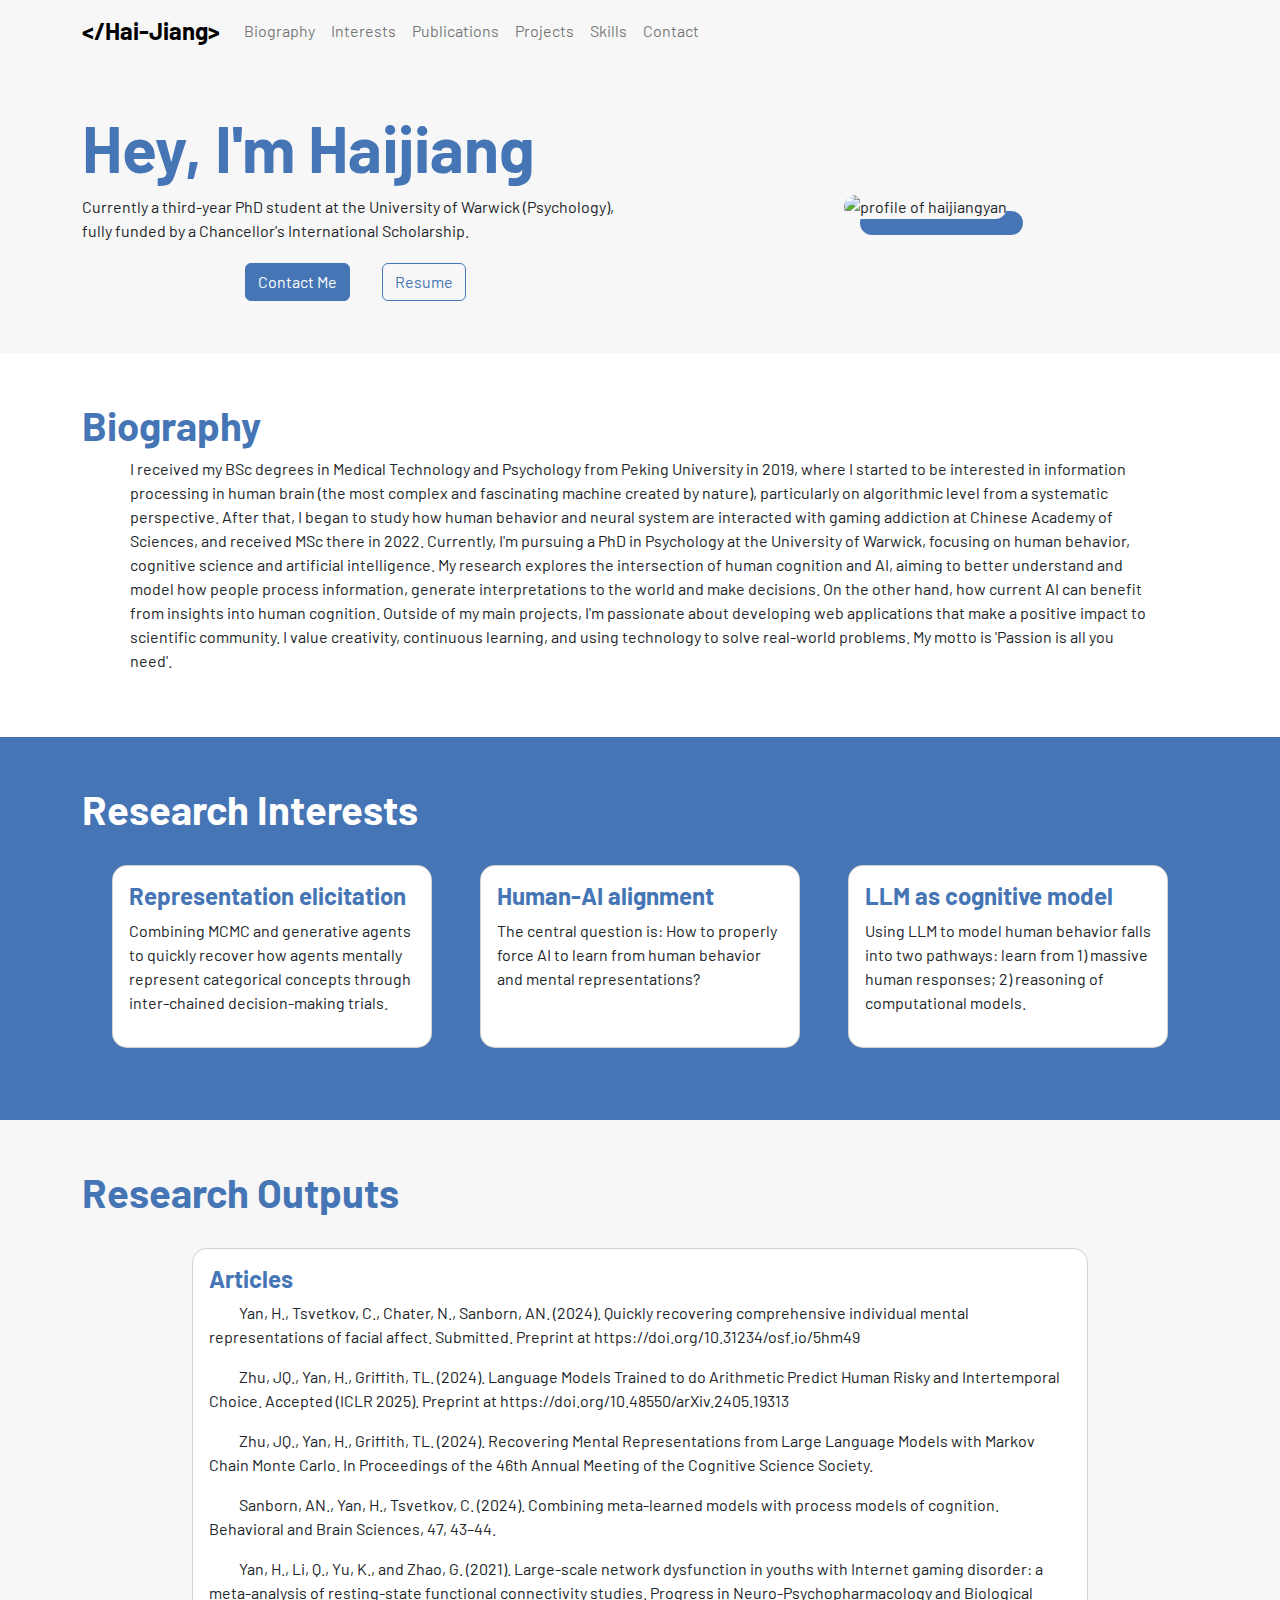
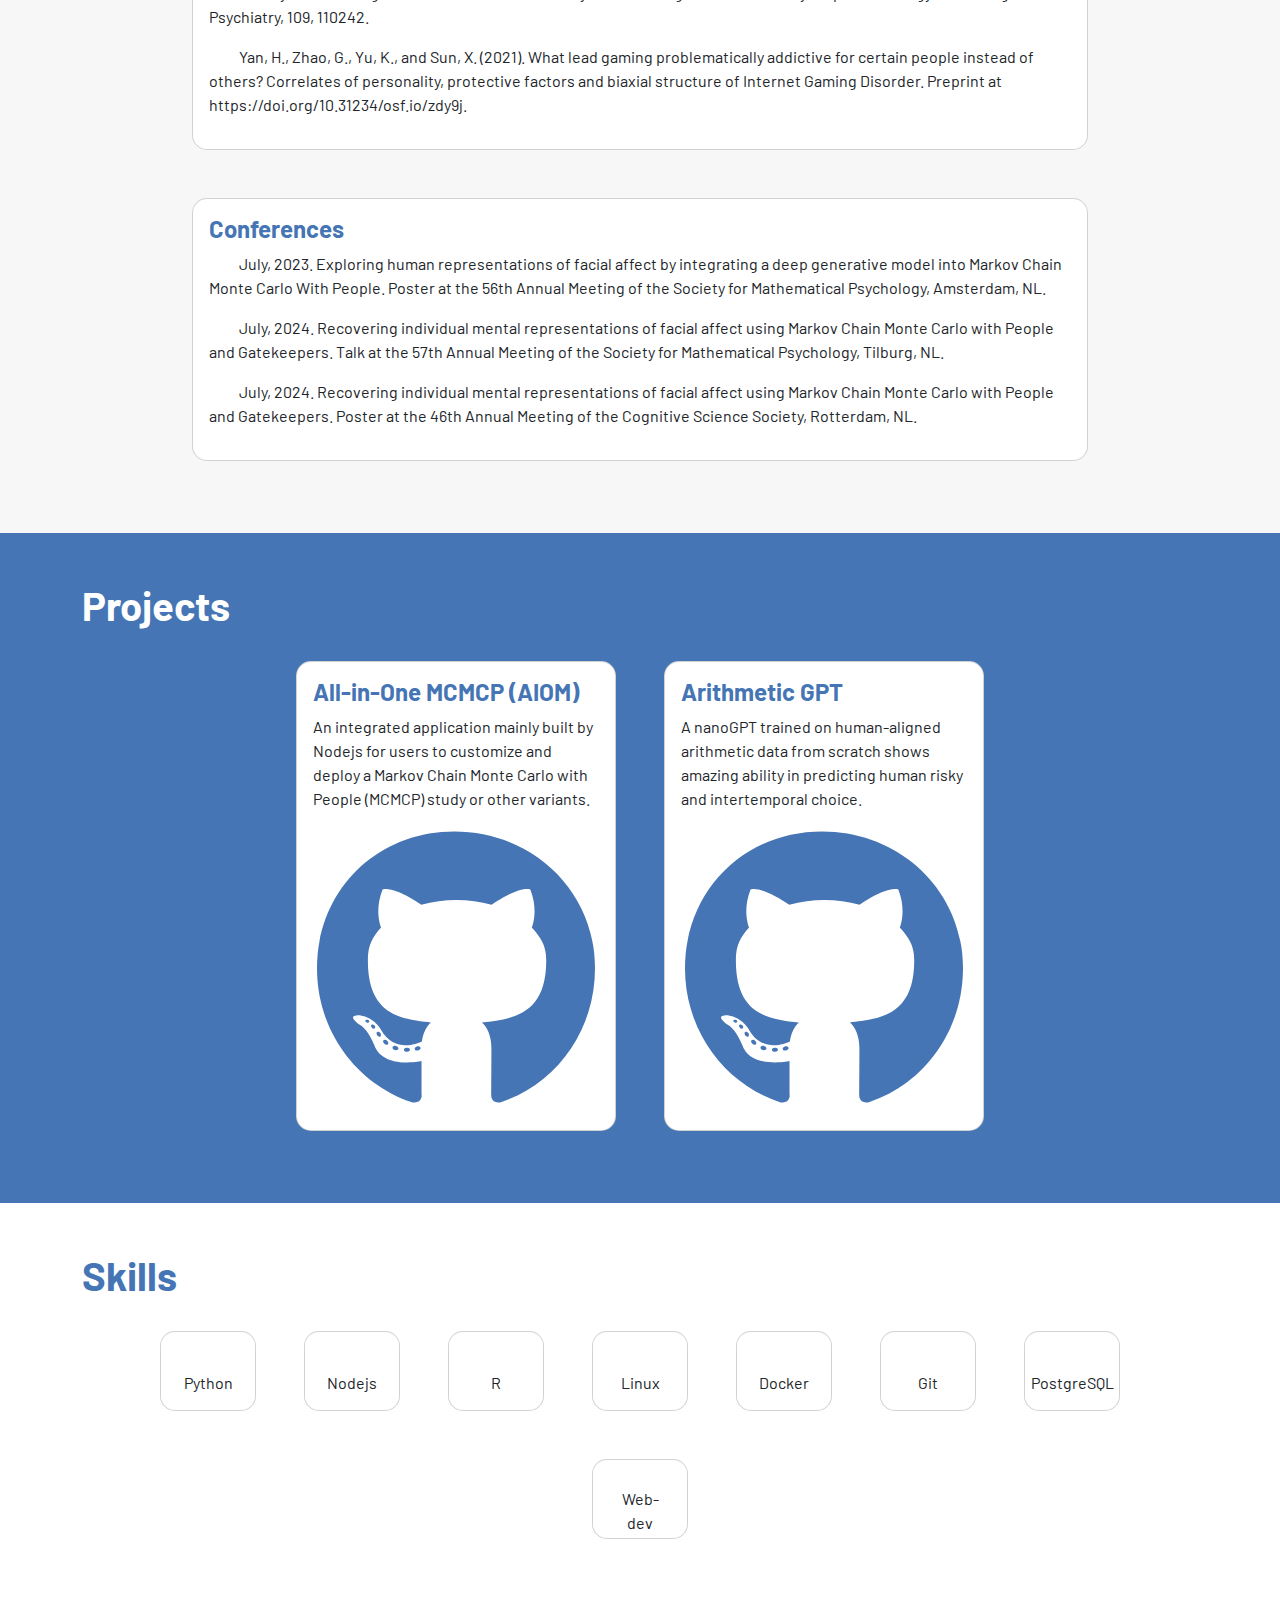
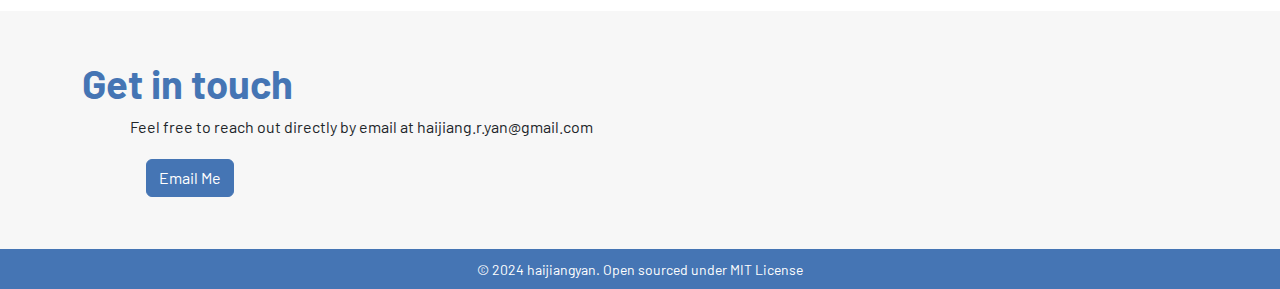
==== commit dae440da: "Add files via upload" ====
--- a/index.html
+++ b/index.html
@@ -1 +1 @@
-<!DOCTYPE html><html><head><meta charSet="utf-8"/><meta name="viewport" content="width=device-width"/><title>Haijiang-Yan</title><meta name="description" content="I create AIOM. I graduated from."/><meta property="og:title" content="Haijiang-Yan"/><meta property="og:description" content="I create AIOM. I graduated from."/><meta property="og:image" content="/_next/static/media/profile.936b8478.png"/><meta property="og:type" content="website"/><meta name="next-head-count" content="8"/><link rel="preload" href="/_next/static/css/36639319dc904730.css" as="style"/><link rel="stylesheet" href="/_next/static/css/36639319dc904730.css" data-n-g=""/><noscript data-n-css=""></noscript><script defer="" nomodule="" src="/_next/static/chunks/polyfills-c67a75d1b6f99dc8.js"></script><script src="/_next/static/chunks/webpack-69bfa6990bb9e155.js" defer=""></script><script src="/_next/static/chunks/framework-7dc8a65f4a0cda33.js" defer=""></script><script src="/_next/static/chunks/main-84ef8f6faac559d3.js" defer=""></script><script src="/_next/static/chunks/pages/_app-29bc13de28cf3fe8.js" defer=""></script><script src="/_next/static/chunks/c16184b3-7494cb60fdbff6da.js" defer=""></script><script src="/_next/static/chunks/2cca2479-4c7a84370944326a.js" defer=""></script><script src="/_next/static/chunks/574-2538001f65255a58.js" defer=""></script><script src="/_next/static/chunks/603-ee7dd379760e349b.js" defer=""></script><script src="/_next/static/chunks/pages/index-9d54c047c9412acf.js" defer=""></script><script src="/_next/static/j3zylGk_khEWdJd5v4eos/_buildManifest.js" defer=""></script><script src="/_next/static/j3zylGk_khEWdJd5v4eos/_ssgManifest.js" defer=""></script></head><body><div id="__next"><nav class="navbar navbar-expand-sm navbar-light bg-secondary"><div class="container"><a class="navbar-brand" href="/"><span class="">&lt;/Hai-Jiang&gt;</span></a><button class="custom-toggler navbar-toggler" type="button" data-toggle="collapse" data-target="#navbarsExample09" aria-controls="navbarsExample09" aria-expanded="false" aria-label="Toggle navigation"><span class="navbar-toggler-icon"></span></button><div class="collapse navbar-collapse" id="navbarsExample09"><div class="navbar-nav"><a class="nav-link" href="/#bio">Biography</a><a class="nav-link" href="/#interests">Interests</a><a class="nav-link" href="/#outputs">Publications</a><a class="nav-link" href="/#projects">Projects</a><a class="nav-link" href="/#skills">Skills</a><a class="nav-link" href="/#contact">Contact</a></div></div></div></nav><div class="bg-secondary py-5 px-5"><div class="container"><div class=" row align-items-center"><div class="col-sm-6"><h1 class="text-primary fw-bold display-3">Hey, I&#x27;m Haijiang</h1><p>Currently a third-year PhD student at the University of Warwick (Psychology), fully funded by a Chancellor&#x27;s International Scholarship.</p><div class="text-center"><a class="btn btn-primary my-1 mx-3" href="/#contact">Contact Me</a><a target="_blank" rel="noreferrer" class="btn btn-outline-primary my-1 mx-3" href="https://drive.google.com/file/d/1PbCfOan4GACZHemWUQZ1PwE-jYdUY3vS/view?usp=sharing">Resume</a></div></div><div class="col-sm-6 text-center"><img class="img-fluid my-3 card-image" width="250" height="250" src="/_next/static/media/profile.936b8478.png" alt="profile of haijiangyan"/></div></div></div></div><div id="bio" class="bg-white py-5 px-5"><div class="container"><h1 class="text-primary fw-bold">Biography</h1><div class="px-sm-5"><p>I received my BSc degrees in Medical Technology and Psychology from Peking University in 2019, where I started to be interested in information processing in human brain (the most complex and fascinating machine created by nature), particularly on algorithmic level from a systematic perspective. After that, I began to study how human behavior and neural system are interacted with gaming addiction at Chinese Academy of Sciences, and received MSc there in 2022. Currently, I&#x27;m pursuing a PhD in Psychology at the University of Warwick, focusing on human behavior, cognitive science and artificial intelligence. My research explores the intersection of human cognition and AI, aiming to better understand and model how people process information, generate interpretations to the world and make decisions. On the other hand, how current AI can benefit from insights into human cognition. Outside of my main projects, I&#x27;m passionate about developing web applications that make a positive impact to scientific community. I value creativity, continuous learning, and using technology to solve real-world problems. My motto is &#x27;Passion is all you need&#x27;.</p></div></div></div><div id="interests" class="bg-primary py-5 px-5"><div class="container"><h1 class="text-light fw-bold">Research Interests</h1><div class="d-flex flex-row flex-wrap justify-content-center"><div class="card py-3 px-3 mx-sm-4 my-4 card-work" style="width:20rem"><h4 class="text-primary fw-bold">Representation elicitation</h4><p class="text-dark">Combining MCMC and generative agents to quickly recover how agents mentally represent categorical concepts through inter-chained decision-making trials.</p><div class="text-end"></div></div><div class="card py-3 px-3 mx-sm-4 my-4 card-work" style="width:20rem"><h4 class="text-primary fw-bold">Human-AI alignment</h4><p class="text-dark">The central question is: How to properly force AI to learn from human behavior and mental representations?</p><div class="text-end"></div></div><div class="card py-3 px-3 mx-sm-4 my-4 card-work" style="width:20rem"><h4 class="text-primary fw-bold">LLM as cognitive model</h4><p class="text-dark">Using LLM to model human behavior falls into two pathways: learn from 1) massive human responses; 2) reasoning of computational models.</p><div class="text-end"></div></div></div></div></div><div id="outputs" class="bg-secondary py-5 px-5"><div class="container"><h1 class="text-primary fw-bold">Research Outputs</h1><div class="d-flex flex-row flex-wrap justify-content-center"><div class="card py-3 px-3 mx-sm-4 my-4 card-work" style="width:70vw"><h4 class="text-primary fw-bold">Articles</h4><p class="text-dark indented">Yan, H., Tsvetkov, C., Chater, N., Sanborn, AN. (2024). Quickly recovering comprehensive individual mental representations of facial affect. Submitted. Preprint at https://doi.org/10.31234/osf.io/5hm49</p><p class="text-dark indented">Zhu, JQ., Yan, H., Griffith, TL. (2024). Language Models Trained to do Arithmetic Predict Human Risky and Intertemporal Choice. Under review. Preprint at https://doi.org/10.48550/arXiv.2405.19313</p><p class="text-dark indented">Zhu, JQ., Yan, H., Griffith, TL. (2024). Recovering Mental Representations from Large Language Models with Markov Chain Monte Carlo. In Proceedings of the 46th Annual Meeting of the Cognitive Science Society.</p><p class="text-dark indented">Sanborn, AN., Yan, H., Tsvetkov, C. (2024). Combining meta-learned models with process models of cognition. Behavioral and Brain Sciences, 47, 43–44.</p><p class="text-dark indented">Yan, H., Li, Q., Yu, K., and Zhao, G. (2021). Large-scale network dysfunction in youths with Internet gaming disorder: a meta-analysis of resting-state functional connectivity studies. Progress in Neuro-Psychopharmacology and Biological Psychiatry, 109, 110242.</p><p class="text-dark indented">Yan, H., Zhao, G., Yu, K., and Sun, X. (2021). What lead gaming problematically addictive for certain people instead of others? Correlates of personality, protective factors and biaxial structure of Internet Gaming Disorder. Preprint at https://doi.org/10.31234/osf.io/zdy9j.</p><div class="text-end"></div></div><div class="card py-3 px-3 mx-sm-4 my-4 card-work" style="width:70vw"><h4 class="text-primary fw-bold">Conferences</h4><p class="text-dark indented">July, 2023. Exploring human representations of facial affect by integrating a deep generative model into Markov Chain Monte Carlo With People. Poster at the 56th Annual Meeting of the Society for Mathematical Psychology, Amsterdam, NL.</p><p class="text-dark indented">July, 2024. Recovering individual mental representations of facial affect using Markov Chain Monte Carlo with People and Gatekeepers. Talk at the 57th Annual Meeting of the Society for Mathematical Psychology, Tilburg, NL.</p><p class="text-dark indented">July, 2024. Recovering individual mental representations of facial affect using Markov Chain Monte Carlo with People and Gatekeepers. Poster at the 46th Annual Meeting of the Cognitive Science Society, Rotterdam, NL.</p><div class="text-end"></div></div></div></div></div><div id="projects" class="bg-primary py-5 px-5"><div class="container"><h1 class="text-light fw-bold">Projects</h1><div class="d-flex flex-row flex-wrap justify-content-center"><div class="card py-3 px-3 mx-sm-4 my-4 card-work" style="width:20rem"><h4 class="text-primary fw-bold">All-in-One MCMCP (AIOM)</h4><p class="text-dark">An integrated application mainly built by Nodejs for users to customize and deploy a Markov Chain Monte Carlo with People (MCMCP) study or other variants.</p><div class="text-end"><a target="_blank" rel="noreferrer" href="https://github.com/HaijiangYan/AIOM"><svg aria-hidden="true" focusable="false" data-prefix="fab" data-icon="github" class="svg-inline--fa fa-github fa-2x icon-style mx-1 iconshadow" role="img" xmlns="http://www.w3.org/2000/svg" viewBox="0 0 496 512"><path fill="currentColor" d="M165.9 397.4c0 2-2.3 3.6-5.2 3.6-3.3.3-5.6-1.3-5.6-3.6 0-2 2.3-3.6 5.2-3.6 3-.3 5.6 1.3 5.6 3.6zm-31.1-4.5c-.7 2 1.3 4.3 4.3 4.9 2.6 1 5.6 0 6.2-2s-1.3-4.3-4.3-5.2c-2.6-.7-5.5.3-6.2 2.3zm44.2-1.7c-2.9.7-4.9 2.6-4.6 4.9.3 2 2.9 3.3 5.9 2.6 2.9-.7 4.9-2.6 4.6-4.6-.3-1.9-3-3.2-5.9-2.9zM244.8 8C106.1 8 0 113.3 0 252c0 110.9 69.8 205.8 169.5 239.2 12.8 2.3 17.3-5.6 17.3-12.1 0-6.2-.3-40.4-.3-61.4 0 0-70 15-84.7-29.8 0 0-11.4-29.1-27.8-36.6 0 0-22.9-15.7 1.6-15.4 0 0 24.9 2 38.6 25.8 21.9 38.6 58.6 27.5 72.9 20.9 2.3-16 8.8-27.1 16-33.7-55.9-6.2-112.3-14.3-112.3-110.5 0-27.5 7.6-41.3 23.6-58.9-2.6-6.5-11.1-33.3 2.6-67.9 20.9-6.5 69 27 69 27 20-5.6 41.5-8.5 62.8-8.5s42.8 2.9 62.8 8.5c0 0 48.1-33.6 69-27 13.7 34.7 5.2 61.4 2.6 67.9 16 17.7 25.8 31.5 25.8 58.9 0 96.5-58.9 104.2-114.8 110.5 9.2 7.9 17 22.9 17 46.4 0 33.7-.3 75.4-.3 83.6 0 6.5 4.6 14.4 17.3 12.1C428.2 457.8 496 362.9 496 252 496 113.3 383.5 8 244.8 8zM97.2 352.9c-1.3 1-1 3.3.7 5.2 1.6 1.6 3.9 2.3 5.2 1 1.3-1 1-3.3-.7-5.2-1.6-1.6-3.9-2.3-5.2-1zm-10.8-8.1c-.7 1.3.3 2.9 2.3 3.9 1.6 1 3.6.7 4.3-.7.7-1.3-.3-2.9-2.3-3.9-2-.6-3.6-.3-4.3.7zm32.4 35.6c-1.6 1.3-1 4.3 1.3 6.2 2.3 2.3 5.2 2.6 6.5 1 1.3-1.3.7-4.3-1.3-6.2-2.2-2.3-5.2-2.6-6.5-1zm-11.4-14.7c-1.6 1-1.6 3.6 0 5.9 1.6 2.3 4.3 3.3 5.6 2.3 1.6-1.3 1.6-3.9 0-6.2-1.4-2.3-4-3.3-5.6-2z"></path></svg></a></div></div><div class="card py-3 px-3 mx-sm-4 my-4 card-work" style="width:20rem"><h4 class="text-primary fw-bold">Arithmetic GPT</h4><p class="text-dark">A nanoGPT trained on human-aligned arithmetic data from scratch shows amazing ability in predicting human risky and intertemporal choice.</p><div class="text-end"><a target="_blank" rel="noreferrer" href="https://github.com/HaijiangYan/arithmetic-nanoGPT"><svg aria-hidden="true" focusable="false" data-prefix="fab" data-icon="github" class="svg-inline--fa fa-github fa-2x icon-style mx-1 iconshadow" role="img" xmlns="http://www.w3.org/2000/svg" viewBox="0 0 496 512"><path fill="currentColor" d="M165.9 397.4c0 2-2.3 3.6-5.2 3.6-3.3.3-5.6-1.3-5.6-3.6 0-2 2.3-3.6 5.2-3.6 3-.3 5.6 1.3 5.6 3.6zm-31.1-4.5c-.7 2 1.3 4.3 4.3 4.9 2.6 1 5.6 0 6.2-2s-1.3-4.3-4.3-5.2c-2.6-.7-5.5.3-6.2 2.3zm44.2-1.7c-2.9.7-4.9 2.6-4.6 4.9.3 2 2.9 3.3 5.9 2.6 2.9-.7 4.9-2.6 4.6-4.6-.3-1.9-3-3.2-5.9-2.9zM244.8 8C106.1 8 0 113.3 0 252c0 110.9 69.8 205.8 169.5 239.2 12.8 2.3 17.3-5.6 17.3-12.1 0-6.2-.3-40.4-.3-61.4 0 0-70 15-84.7-29.8 0 0-11.4-29.1-27.8-36.6 0 0-22.9-15.7 1.6-15.4 0 0 24.9 2 38.6 25.8 21.9 38.6 58.6 27.5 72.9 20.9 2.3-16 8.8-27.1 16-33.7-55.9-6.2-112.3-14.3-112.3-110.5 0-27.5 7.6-41.3 23.6-58.9-2.6-6.5-11.1-33.3 2.6-67.9 20.9-6.5 69 27 69 27 20-5.6 41.5-8.5 62.8-8.5s42.8 2.9 62.8 8.5c0 0 48.1-33.6 69-27 13.7 34.7 5.2 61.4 2.6 67.9 16 17.7 25.8 31.5 25.8 58.9 0 96.5-58.9 104.2-114.8 110.5 9.2 7.9 17 22.9 17 46.4 0 33.7-.3 75.4-.3 83.6 0 6.5 4.6 14.4 17.3 12.1C428.2 457.8 496 362.9 496 252 496 113.3 383.5 8 244.8 8zM97.2 352.9c-1.3 1-1 3.3.7 5.2 1.6 1.6 3.9 2.3 5.2 1 1.3-1 1-3.3-.7-5.2-1.6-1.6-3.9-2.3-5.2-1zm-10.8-8.1c-.7 1.3.3 2.9 2.3 3.9 1.6 1 3.6.7 4.3-.7.7-1.3-.3-2.9-2.3-3.9-2-.6-3.6-.3-4.3.7zm32.4 35.6c-1.6 1.3-1 4.3 1.3 6.2 2.3 2.3 5.2 2.6 6.5 1 1.3-1.3.7-4.3-1.3-6.2-2.2-2.3-5.2-2.6-6.5-1zm-11.4-14.7c-1.6 1-1.6 3.6 0 5.9 1.6 2.3 4.3 3.3 5.6 2.3 1.6-1.3 1.6-3.9 0-6.2-1.4-2.3-4-3.3-5.6-2z"></path></svg></a></div></div></div></div></div><div id="skills" class="bg-white py-5 px-5"><div class="container"><h1 class="text-primary fw-bold">Skills</h1><div class="d-flex flex-row flex-wrap justify-content-center"><div class="card py-3 px-3 mx-sm-4 my-4 card-work" style="width:6rem;height:5rem;display:flex;flex-direction:column;align-items:center;justify-content:center;text-align:center"><p class="text-dark"></p><a target="_blank" rel="noreferrer"><svg aria-hidden="true" focusable="false" data-prefix="fab" data-icon="python" class="svg-inline--fa fa-python fa-2x icon-style mx-1" role="img" xmlns="http://www.w3.org/2000/svg" viewBox="0 0 448 512"><path fill="currentColor" d="M439.8 200.5c-7.7-30.9-22.3-54.2-53.4-54.2h-40.1v47.4c0 36.8-31.2 67.8-66.8 67.8H172.7c-29.2 0-53.4 25-53.4 54.3v101.8c0 29 25.2 46 53.4 54.3 33.8 9.9 66.3 11.7 106.8 0 26.9-7.8 53.4-23.5 53.4-54.3v-40.7H226.2v-13.6h160.2c31.1 0 42.6-21.7 53.4-54.2 11.2-33.5 10.7-65.7 0-108.6zM286.2 404c11.1 0 20.1 9.1 20.1 20.3 0 11.3-9 20.4-20.1 20.4-11 0-20.1-9.2-20.1-20.4.1-11.3 9.1-20.3 20.1-20.3zM167.8 248.1h106.8c29.7 0 53.4-24.5 53.4-54.3V91.9c0-29-24.4-50.7-53.4-55.6-35.8-5.9-74.7-5.6-106.8.1-45.2 8-53.4 24.7-53.4 55.6v40.7h106.9v13.6h-147c-31.1 0-58.3 18.7-66.8 54.2-9.8 40.7-10.2 66.1 0 108.6 7.6 31.6 25.7 54.2 56.8 54.2H101v-48.8c0-35.3 30.5-66.4 66.8-66.4zm-6.7-142.6c-11.1 0-20.1-9.1-20.1-20.3.1-11.3 9-20.4 20.1-20.4 11 0 20.1 9.2 20.1 20.4s-9 20.3-20.1 20.3z"></path></svg></a><p class="text-dark">Python</p><div class="text-end"></div></div><div class="card py-3 px-3 mx-sm-4 my-4 card-work" style="width:6rem;height:5rem;display:flex;flex-direction:column;align-items:center;justify-content:center;text-align:center"><p class="text-dark"></p><a target="_blank" rel="noreferrer"><svg aria-hidden="true" focusable="false" data-prefix="fab" data-icon="node" class="svg-inline--fa fa-node fa-2x icon-style mx-1" role="img" xmlns="http://www.w3.org/2000/svg" viewBox="0 0 640 512"><path fill="currentColor" d="M316.3 452c-2.1 0-4.2-.6-6.1-1.6L291 439c-2.9-1.6-1.5-2.2-.5-2.5 3.8-1.3 4.6-1.6 8.7-4 .4-.2 1-.1 1.4.1l14.8 8.8c.5.3 1.3.3 1.8 0L375 408c.5-.3.9-.9.9-1.6v-66.7c0-.7-.3-1.3-.9-1.6l-57.8-33.3c-.5-.3-1.2-.3-1.8 0l-57.8 33.3c-.6.3-.9 1-.9 1.6v66.7c0 .6.4 1.2.9 1.5l15.8 9.1c8.6 4.3 13.9-.8 13.9-5.8v-65.9c0-.9.7-1.7 1.7-1.7h7.3c.9 0 1.7.7 1.7 1.7v65.9c0 11.5-6.2 18-17.1 18-3.3 0-6 0-13.3-3.6l-15.2-8.7c-3.7-2.2-6.1-6.2-6.1-10.5v-66.7c0-4.3 2.3-8.4 6.1-10.5l57.8-33.4c3.7-2.1 8.5-2.1 12.1 0l57.8 33.4c3.7 2.2 6.1 6.2 6.1 10.5v66.7c0 4.3-2.3 8.4-6.1 10.5l-57.8 33.4c-1.7 1.1-3.8 1.7-6 1.7zm46.7-65.8c0-12.5-8.4-15.8-26.2-18.2-18-2.4-19.8-3.6-19.8-7.8 0-3.5 1.5-8.1 14.8-8.1 11.9 0 16.3 2.6 18.1 10.6.2.8.8 1.3 1.6 1.3h7.5c.5 0 .9-.2 1.2-.5.3-.4.5-.8.4-1.3-1.2-13.8-10.3-20.2-28.8-20.2-16.5 0-26.3 7-26.3 18.6 0 12.7 9.8 16.1 25.6 17.7 18.9 1.9 20.4 4.6 20.4 8.3 0 6.5-5.2 9.2-17.4 9.2-15.3 0-18.7-3.8-19.8-11.4-.1-.8-.8-1.4-1.7-1.4h-7.5c-.9 0-1.7.7-1.7 1.7 0 9.7 5.3 21.3 30.6 21.3 18.5 0 29-7.2 29-19.8zm54.5-50.1c0 6.1-5 11.1-11.1 11.1s-11.1-5-11.1-11.1c0-6.3 5.2-11.1 11.1-11.1 6-.1 11.1 4.8 11.1 11.1zm-1.8 0c0-5.2-4.2-9.3-9.4-9.3-5.1 0-9.3 4.1-9.3 9.3 0 5.2 4.2 9.4 9.3 9.4 5.2-.1 9.4-4.3 9.4-9.4zm-4.5 6.2h-2.6c-.1-.6-.5-3.8-.5-3.9-.2-.7-.4-1.1-1.3-1.1h-2.2v5h-2.4v-12.5h4.3c1.5 0 4.4 0 4.4 3.3 0 2.3-1.5 2.8-2.4 3.1 1.7.1 1.8 1.2 2.1 2.8.1 1 .3 2.7.6 3.3zm-2.8-8.8c0-1.7-1.2-1.7-1.8-1.7h-2v3.5h1.9c1.6 0 1.9-1.1 1.9-1.8zM137.3 191c0-2.7-1.4-5.1-3.7-6.4l-61.3-35.3c-1-.6-2.2-.9-3.4-1h-.6c-1.2 0-2.3.4-3.4 1L3.7 184.6C1.4 185.9 0 188.4 0 191l.1 95c0 1.3.7 2.5 1.8 3.2 1.1.7 2.5.7 3.7 0L42 268.3c2.3-1.4 3.7-3.8 3.7-6.4v-44.4c0-2.6 1.4-5.1 3.7-6.4l15.5-8.9c1.2-.7 2.4-1 3.7-1 1.3 0 2.6.3 3.7 1l15.5 8.9c2.3 1.3 3.7 3.8 3.7 6.4v44.4c0 2.6 1.4 5.1 3.7 6.4l36.4 20.9c1.1.7 2.6.7 3.7 0 1.1-.6 1.8-1.9 1.8-3.2l.2-95zM472.5 87.3v176.4c0 2.6-1.4 5.1-3.7 6.4l-61.3 35.4c-2.3 1.3-5.1 1.3-7.4 0l-61.3-35.4c-2.3-1.3-3.7-3.8-3.7-6.4v-70.8c0-2.6 1.4-5.1 3.7-6.4l61.3-35.4c2.3-1.3 5.1-1.3 7.4 0l15.3 8.8c1.7 1 3.9-.3 3.9-2.2v-94c0-2.8 3-4.6 5.5-3.2l36.5 20.4c2.3 1.2 3.8 3.7 3.8 6.4zm-46 128.9c0-.7-.4-1.3-.9-1.6l-21-12.2c-.6-.3-1.3-.3-1.9 0l-21 12.2c-.6.3-.9.9-.9 1.6v24.3c0 .7.4 1.3.9 1.6l21 12.1c.6.3 1.3.3 1.8 0l21-12.1c.6-.3.9-.9.9-1.6v-24.3zm209.8-.7c2.3-1.3 3.7-3.8 3.7-6.4V192c0-2.6-1.4-5.1-3.7-6.4l-60.9-35.4c-2.3-1.3-5.1-1.3-7.4 0l-61.3 35.4c-2.3 1.3-3.7 3.8-3.7 6.4v70.8c0 2.7 1.4 5.1 3.7 6.4l60.9 34.7c2.2 1.3 5 1.3 7.3 0l36.8-20.5c2.5-1.4 2.5-5 0-6.4L550 241.6c-1.2-.7-1.9-1.9-1.9-3.2v-22.2c0-1.3.7-2.5 1.9-3.2l19.2-11.1c1.1-.7 2.6-.7 3.7 0l19.2 11.1c1.1.7 1.9 1.9 1.9 3.2v17.4c0 2.8 3.1 4.6 5.6 3.2l36.7-21.3zM559 219c-.4.3-.7.7-.7 1.2v13.6c0 .5.3 1 .7 1.2l11.8 6.8c.4.3 1 .3 1.4 0L584 235c.4-.3.7-.7.7-1.2v-13.6c0-.5-.3-1-.7-1.2l-11.8-6.8c-.4-.3-1-.3-1.4 0L559 219zm-254.2 43.5v-70.4c0-2.6-1.6-5.1-3.9-6.4l-61.1-35.2c-2.1-1.2-5-1.4-7.4 0l-61.1 35.2c-2.3 1.3-3.9 3.7-3.9 6.4v70.4c0 2.8 1.9 5.2 4 6.4l61.2 35.2c2.4 1.4 5.2 1.3 7.4 0l61-35.2c1.8-1 3.1-2.7 3.6-4.7.1-.5.2-1.1.2-1.7zm-74.3-124.9l-.8.5h1.1l-.3-.5zm76.2 130.2l-.4-.7v.9l.4-.2z"></path></svg></a><p class="text-dark">Nodejs</p><div class="text-end"></div></div><div class="card py-3 px-3 mx-sm-4 my-4 card-work" style="width:6rem;height:5rem;display:flex;flex-direction:column;align-items:center;justify-content:center;text-align:center"><p class="text-dark"></p><a target="_blank" rel="noreferrer"><svg aria-hidden="true" focusable="false" data-prefix="fab" data-icon="r-project" class="svg-inline--fa fa-r-project fa-2x icon-style mx-1" role="img" xmlns="http://www.w3.org/2000/svg" viewBox="0 0 581 512"><path fill="currentColor" d="M581 226.6C581 119.1 450.9 32 290.5 32S0 119.1 0 226.6C0 322.4 103.3 402 239.4 418.1V480h99.1v-61.5c24.3-2.7 47.6-7.4 69.4-13.9L448 480h112l-67.4-113.7c54.5-35.4 88.4-84.9 88.4-139.7zm-466.8 14.5c0-73.5 98.9-133 220.8-133s211.9 40.7 211.9 133c0 50.1-26.5 85-70.3 106.4-2.4-1.6-4.7-2.9-6.4-3.7-10.2-5.2-27.8-10.5-27.8-10.5s86.6-6.4 86.6-92.7-90.6-87.9-90.6-87.9h-199V361c-74.1-21.5-125.2-67.1-125.2-119.9zm225.1 38.3v-55.6c57.8 0 87.8-6.8 87.8 27.3 0 36.5-38.2 28.3-87.8 28.3zm-.9 72.5H365c10.8 0 18.9 11.7 24 19.2-16.1 1.9-33 2.8-50.6 2.9v-22.1z"></path></svg></a><p class="text-dark">R</p><div class="text-end"></div></div><div class="card py-3 px-3 mx-sm-4 my-4 card-work" style="width:6rem;height:5rem;display:flex;flex-direction:column;align-items:center;justify-content:center;text-align:center"><p class="text-dark"></p><a target="_blank" rel="noreferrer"><svg aria-hidden="true" focusable="false" data-prefix="fab" data-icon="linux" class="svg-inline--fa fa-linux fa-2x icon-style mx-1" role="img" xmlns="http://www.w3.org/2000/svg" viewBox="0 0 448 512"><path fill="currentColor" d="M220.8 123.3c1 .5 1.8 1.7 3 1.7 1.1 0 2.8-.4 2.9-1.5.2-1.4-1.9-2.3-3.2-2.9-1.7-.7-3.9-1-5.5-.1-.4.2-.8.7-.6 1.1.3 1.3 2.3 1.1 3.4 1.7zm-21.9 1.7c1.2 0 2-1.2 3-1.7 1.1-.6 3.1-.4 3.5-1.6.2-.4-.2-.9-.6-1.1-1.6-.9-3.8-.6-5.5.1-1.3.6-3.4 1.5-3.2 2.9.1 1 1.8 1.5 2.8 1.4zM420 403.8c-3.6-4-5.3-11.6-7.2-19.7-1.8-8.1-3.9-16.8-10.5-22.4-1.3-1.1-2.6-2.1-4-2.9-1.3-.8-2.7-1.5-4.1-2 9.2-27.3 5.6-54.5-3.7-79.1-11.4-30.1-31.3-56.4-46.5-74.4-17.1-21.5-33.7-41.9-33.4-72C311.1 85.4 315.7.1 234.8 0 132.4-.2 158 103.4 156.9 135.2c-1.7 23.4-6.4 41.8-22.5 64.7-18.9 22.5-45.5 58.8-58.1 96.7-6 17.9-8.8 36.1-6.2 53.3-6.5 5.8-11.4 14.7-16.6 20.2-4.2 4.3-10.3 5.9-17 8.3s-14 6-18.5 14.5c-2.1 3.9-2.8 8.1-2.8 12.4 0 3.9.6 7.9 1.2 11.8 1.2 8.1 2.5 15.7.8 20.8-5.2 14.4-5.9 24.4-2.2 31.7 3.8 7.3 11.4 10.5 20.1 12.3 17.3 3.6 40.8 2.7 59.3 12.5 19.8 10.4 39.9 14.1 55.9 10.4 11.6-2.6 21.1-9.6 25.9-20.2 12.5-.1 26.3-5.4 48.3-6.6 14.9-1.2 33.6 5.3 55.1 4.1.6 2.3 1.4 4.6 2.5 6.7v.1c8.3 16.7 23.8 24.3 40.3 23 16.6-1.3 34.1-11 48.3-27.9 13.6-16.4 36-23.2 50.9-32.2 7.4-4.5 13.4-10.1 13.9-18.3.4-8.2-4.4-17.3-15.5-29.7zM223.7 87.3c9.8-22.2 34.2-21.8 44-.4 6.5 14.2 3.6 30.9-4.3 40.4-1.6-.8-5.9-2.6-12.6-4.9 1.1-1.2 3.1-2.7 3.9-4.6 4.8-11.8-.2-27-9.1-27.3-7.3-.5-13.9 10.8-11.8 23-4.1-2-9.4-3.5-13-4.4-1-6.9-.3-14.6 2.9-21.8zM183 75.8c10.1 0 20.8 14.2 19.1 33.5-3.5 1-7.1 2.5-10.2 4.6 1.2-8.9-3.3-20.1-9.6-19.6-8.4.7-9.8 21.2-1.8 28.1 1 .8 1.9-.2-5.9 5.5-15.6-14.6-10.5-52.1 8.4-52.1zm-13.6 60.7c6.2-4.6 13.6-10 14.1-10.5 4.7-4.4 13.5-14.2 27.9-14.2 7.1 0 15.6 2.3 25.9 8.9 6.3 4.1 11.3 4.4 22.6 9.3 8.4 3.5 13.7 9.7 10.5 18.2-2.6 7.1-11 14.4-22.7 18.1-11.1 3.6-19.8 16-38.2 14.9-3.9-.2-7-1-9.6-2.1-8-3.5-12.2-10.4-20-15-8.6-4.8-13.2-10.4-14.7-15.3-1.4-4.9 0-9 4.2-12.3zm3.3 334c-2.7 35.1-43.9 34.4-75.3 18-29.9-15.8-68.6-6.5-76.5-21.9-2.4-4.7-2.4-12.7 2.6-26.4v-.2c2.4-7.6.6-16-.6-23.9-1.2-7.8-1.8-15 .9-20 3.5-6.7 8.5-9.1 14.8-11.3 10.3-3.7 11.8-3.4 19.6-9.9 5.5-5.7 9.5-12.9 14.3-18 5.1-5.5 10-8.1 17.7-6.9 8.1 1.2 15.1 6.8 21.9 16l19.6 35.6c9.5 19.9 43.1 48.4 41 68.9zm-1.4-25.9c-4.1-6.6-9.6-13.6-14.4-19.6 7.1 0 14.2-2.2 16.7-8.9 2.3-6.2 0-14.9-7.4-24.9-13.5-18.2-38.3-32.5-38.3-32.5-13.5-8.4-21.1-18.7-24.6-29.9s-3-23.3-.3-35.2c5.2-22.9 18.6-45.2 27.2-59.2 2.3-1.7.8 3.2-8.7 20.8-8.5 16.1-24.4 53.3-2.6 82.4.6-20.7 5.5-41.8 13.8-61.5 12-27.4 37.3-74.9 39.3-112.7 1.1.8 4.6 3.2 6.2 4.1 4.6 2.7 8.1 6.7 12.6 10.3 12.4 10 28.5 9.2 42.4 1.2 6.2-3.5 11.2-7.5 15.9-9 9.9-3.1 17.8-8.6 22.3-15 7.7 30.4 25.7 74.3 37.2 95.7 6.1 11.4 18.3 35.5 23.6 64.6 3.3-.1 7 .4 10.9 1.4 13.8-35.7-11.7-74.2-23.3-84.9-4.7-4.6-4.9-6.6-2.6-6.5 12.6 11.2 29.2 33.7 35.2 59 2.8 11.6 3.3 23.7.4 35.7 16.4 6.8 35.9 17.9 30.7 34.8-2.2-.1-3.2 0-4.2 0 3.2-10.1-3.9-17.6-22.8-26.1-19.6-8.6-36-8.6-38.3 12.5-12.1 4.2-18.3 14.7-21.4 27.3-2.8 11.2-3.6 24.7-4.4 39.9-.5 7.7-3.6 18-6.8 29-32.1 22.9-76.7 32.9-114.3 7.2zm257.4-11.5c-.9 16.8-41.2 19.9-63.2 46.5-13.2 15.7-29.4 24.4-43.6 25.5s-26.5-4.8-33.7-19.3c-4.7-11.1-2.4-23.1 1.1-36.3 3.7-14.2 9.2-28.8 9.9-40.6.8-15.2 1.7-28.5 4.2-38.7 2.6-10.3 6.6-17.2 13.7-21.1.3-.2.7-.3 1-.5.8 13.2 7.3 26.6 18.8 29.5 12.6 3.3 30.7-7.5 38.4-16.3 9-.3 15.7-.9 22.6 5.1 9.9 8.5 7.1 30.3 17.1 41.6 10.6 11.6 14 19.5 13.7 24.6zM173.3 148.7c2 1.9 4.7 4.5 8 7.1 6.6 5.2 15.8 10.6 27.3 10.6 11.6 0 22.5-5.9 31.8-10.8 4.9-2.6 10.9-7 14.8-10.4s5.9-6.3 3.1-6.6-2.6 2.6-6 5.1c-4.4 3.2-9.7 7.4-13.9 9.8-7.4 4.2-19.5 10.2-29.9 10.2s-18.7-4.8-24.9-9.7c-3.1-2.5-5.7-5-7.7-6.9-1.5-1.4-1.9-4.6-4.3-4.9-1.4-.1-1.8 3.7 1.7 6.5z"></path></svg></a><p class="text-dark">Linux</p><div class="text-end"></div></div><div class="card py-3 px-3 mx-sm-4 my-4 card-work" style="width:6rem;height:5rem;display:flex;flex-direction:column;align-items:center;justify-content:center;text-align:center"><p class="text-dark"></p><a target="_blank" rel="noreferrer"><svg aria-hidden="true" focusable="false" data-prefix="fab" data-icon="docker" class="svg-inline--fa fa-docker fa-2x icon-style mx-1" role="img" xmlns="http://www.w3.org/2000/svg" viewBox="0 0 640 512"><path fill="currentColor" d="M349.9 236.3h-66.1v-59.4h66.1v59.4zm0-204.3h-66.1v60.7h66.1V32zm78.2 144.8H362v59.4h66.1v-59.4zm-156.3-72.1h-66.1v60.1h66.1v-60.1zm78.1 0h-66.1v60.1h66.1v-60.1zm276.8 100c-14.4-9.7-47.6-13.2-73.1-8.4-3.3-24-16.7-44.9-41.1-63.7l-14-9.3-9.3 14c-18.4 27.8-23.4 73.6-3.7 103.8-8.7 4.7-25.8 11.1-48.4 10.7H2.4c-8.7 50.8 5.8 116.8 44 162.1 37.1 43.9 92.7 66.2 165.4 66.2 157.4 0 273.9-72.5 328.4-204.2 21.4.4 67.6.1 91.3-45.2 1.5-2.5 6.6-13.2 8.5-17.1l-13.3-8.9zm-511.1-27.9h-66v59.4h66.1v-59.4zm78.1 0h-66.1v59.4h66.1v-59.4zm78.1 0h-66.1v59.4h66.1v-59.4zm-78.1-72.1h-66.1v60.1h66.1v-60.1z"></path></svg></a><p class="text-dark">Docker</p><div class="text-end"></div></div><div class="card py-3 px-3 mx-sm-4 my-4 card-work" style="width:6rem;height:5rem;display:flex;flex-direction:column;align-items:center;justify-content:center;text-align:center"><p class="text-dark"></p><a target="_blank" rel="noreferrer"><svg aria-hidden="true" focusable="false" data-prefix="fab" data-icon="square-git" class="svg-inline--fa fa-square-git fa-2x icon-style mx-1" role="img" xmlns="http://www.w3.org/2000/svg" viewBox="0 0 448 512"><path fill="currentColor" d="M100.59 334.24c48.57 3.31 58.95 2.11 58.95 11.94 0 20-65.55 20.06-65.55 1.52.01-5.09 3.29-9.4 6.6-13.46zm27.95-116.64c-32.29 0-33.75 44.47-.75 44.47 32.51 0 31.71-44.47.75-44.47zM448 80v352a48 48 0 0 1-48 48H48a48 48 0 0 1-48-48V80a48 48 0 0 1 48-48h352a48 48 0 0 1 48 48zm-227 69.31c0 14.49 8.38 22.88 22.86 22.88 14.74 0 23.13-8.39 23.13-22.88S258.62 127 243.88 127c-14.48 0-22.88 7.84-22.88 22.31zM199.18 195h-49.55c-25-6.55-81.56-4.85-81.56 46.75 0 18.8 9.4 32 21.85 38.11C74.23 294.23 66.8 301 66.8 310.6c0 6.87 2.79 13.22 11.18 16.76-8.9 8.4-14 14.48-14 25.92C64 373.35 81.53 385 127.52 385c44.22 0 69.87-16.51 69.87-45.73 0-36.67-28.23-35.32-94.77-39.38l8.38-13.43c17 4.74 74.19 6.23 74.19-42.43 0-11.69-4.83-19.82-9.4-25.67l23.38-1.78zm84.34 109.84l-13-1.78c-3.82-.51-4.07-1-4.07-5.09V192.52h-52.6l-2.79 20.57c15.75 5.55 17 4.86 17 10.17V298c0 5.62-.31 4.58-17 6.87v20.06h72.42zM384 315l-6.87-22.37c-40.93 15.37-37.85-12.41-37.85-16.73v-60.72h37.85v-25.41h-35.82c-2.87 0-2 2.52-2-38.63h-24.18c-2.79 27.7-11.68 38.88-34 41.42v22.62c20.47 0 19.82-.85 19.82 2.54v66.57c0 28.72 11.43 40.91 41.67 40.91 14.45 0 30.45-4.83 41.38-10.2z"></path></svg></a><p class="text-dark">Git</p><div class="text-end"></div></div><div class="card py-3 px-3 mx-sm-4 my-4 card-work" style="width:6rem;height:5rem;display:flex;flex-direction:column;align-items:center;justify-content:center;text-align:center"><p class="text-dark"></p><a target="_blank" rel="noreferrer"><svg aria-hidden="true" focusable="false" data-prefix="fas" data-icon="database" class="svg-inline--fa fa-database fa-2x icon-style mx-1" role="img" xmlns="http://www.w3.org/2000/svg" viewBox="0 0 448 512"><path fill="currentColor" d="M448 80v48c0 44.2-100.3 80-224 80S0 172.2 0 128V80C0 35.8 100.3 0 224 0S448 35.8 448 80zM393.2 214.7c20.8-7.4 39.9-16.9 54.8-28.6V288c0 44.2-100.3 80-224 80S0 332.2 0 288V186.1c14.9 11.8 34 21.2 54.8 28.6C99.7 230.7 159.5 240 224 240s124.3-9.3 169.2-25.3zM0 346.1c14.9 11.8 34 21.2 54.8 28.6C99.7 390.7 159.5 400 224 400s124.3-9.3 169.2-25.3c20.8-7.4 39.9-16.9 54.8-28.6V432c0 44.2-100.3 80-224 80S0 476.2 0 432V346.1z"></path></svg></a><p class="text-dark">PostgreSQL</p><div class="text-end"></div></div><div class="card py-3 px-3 mx-sm-4 my-4 card-work" style="width:6rem;height:5rem;display:flex;flex-direction:column;align-items:center;justify-content:center;text-align:center"><p class="text-dark"></p><a target="_blank" rel="noreferrer"><svg aria-hidden="true" focusable="false" data-prefix="fab" data-icon="firefox-browser" class="svg-inline--fa fa-firefox-browser fa-2x icon-style mx-1" role="img" xmlns="http://www.w3.org/2000/svg" viewBox="0 0 512 512"><path fill="currentColor" d="M130.22 127.548C130.38 127.558 130.3 127.558 130.22 127.548V127.548ZM481.64 172.898C471.03 147.398 449.56 119.898 432.7 111.168C446.42 138.058 454.37 165.048 457.4 185.168C457.405 185.306 457.422 185.443 457.45 185.578C429.87 116.828 383.098 89.1089 344.9 28.7479C329.908 5.05792 333.976 3.51792 331.82 4.08792L331.7 4.15792C284.99 30.1109 256.365 82.5289 249.12 126.898C232.503 127.771 216.219 131.895 201.19 139.035C199.838 139.649 198.736 140.706 198.066 142.031C197.396 143.356 197.199 144.87 197.506 146.323C197.7 147.162 198.068 147.951 198.586 148.639C199.103 149.327 199.76 149.899 200.512 150.318C201.264 150.737 202.096 150.993 202.954 151.071C203.811 151.148 204.676 151.045 205.491 150.768L206.011 150.558C221.511 143.255 238.408 139.393 255.541 139.238C318.369 138.669 352.698 183.262 363.161 201.528C350.161 192.378 326.811 183.338 304.341 187.248C392.081 231.108 368.541 381.784 246.951 376.448C187.487 373.838 149.881 325.467 146.421 285.648C146.421 285.648 157.671 243.698 227.041 243.698C234.541 243.698 255.971 222.778 256.371 216.698C256.281 214.698 213.836 197.822 197.281 181.518C188.434 172.805 184.229 168.611 180.511 165.458C178.499 163.75 176.392 162.158 174.201 160.688C168.638 141.231 168.399 120.638 173.51 101.058C148.45 112.468 128.96 130.508 114.8 146.428H114.68C105.01 134.178 105.68 93.7779 106.25 85.3479C106.13 84.8179 99.022 89.0159 98.1 89.6579C89.5342 95.7103 81.5528 102.55 74.26 110.088C57.969 126.688 30.128 160.242 18.76 211.318C14.224 231.701 12 255.739 12 263.618C12 398.318 121.21 507.508 255.92 507.508C376.56 507.508 478.939 420.281 496.35 304.888C507.922 228.192 481.64 173.82 481.64 172.898Z"></path></svg></a><p class="text-dark">Web-dev</p><div class="text-end"></div></div></div></div></div><div id="contact" class="bg-secondary py-5 px-5"><div class="container"><h1 class="text-primary fw-bold">Get in touch</h1><div class="px-sm-5"><p>Feel free to reach out directly by email at haijiang.r.yan@gmail.com</p><div class=""><a class="btn btn-primary my-1 mx-3" href="mailto:haijiang.r.yan@gmail.com">Email Me</a></div></div></div></div><footer class="bg-primary text-center py-2 px-5"><div class="container text-light"><small>© 2024 <!-- --> <a class="text-light react_black" href="https://github.com/haijiangyan">haijiangyan</a>. Open sourced under <!-- --> <a class="text-light react_black" href="https://github.com/haijiangyan/portfolio/blob/main/LICENSE">MIT</a> <!-- --> License</small></div></footer></div><script id="__NEXT_DATA__" type="application/json">{"props":{"pageProps":{}},"page":"/","query":{},"buildId":"j3zylGk_khEWdJd5v4eos","nextExport":true,"autoExport":true,"isFallback":false,"scriptLoader":[]}</script></body></html>+<!DOCTYPE html><html><head><meta charSet="utf-8"/><meta name="viewport" content="width=device-width"/><title>Haijiang-Yan</title><meta name="description" content="I create AIOM. I graduated from."/><meta property="og:title" content="Haijiang-Yan"/><meta property="og:description" content="I create AIOM. I graduated from."/><meta property="og:image" content="/_next/static/media/profile.936b8478.png"/><meta property="og:type" content="website"/><meta name="next-head-count" content="8"/><link rel="preload" href="/_next/static/css/36639319dc904730.css" as="style"/><link rel="stylesheet" href="/_next/static/css/36639319dc904730.css" data-n-g=""/><noscript data-n-css=""></noscript><script defer="" nomodule="" src="/_next/static/chunks/polyfills-c67a75d1b6f99dc8.js"></script><script src="/_next/static/chunks/webpack-69bfa6990bb9e155.js" defer=""></script><script src="/_next/static/chunks/framework-7dc8a65f4a0cda33.js" defer=""></script><script src="/_next/static/chunks/main-84ef8f6faac559d3.js" defer=""></script><script src="/_next/static/chunks/pages/_app-29bc13de28cf3fe8.js" defer=""></script><script src="/_next/static/chunks/c16184b3-7494cb60fdbff6da.js" defer=""></script><script src="/_next/static/chunks/2cca2479-4c7a84370944326a.js" defer=""></script><script src="/_next/static/chunks/574-2538001f65255a58.js" defer=""></script><script src="/_next/static/chunks/603-ee7dd379760e349b.js" defer=""></script><script src="/_next/static/chunks/pages/index-cd47a5f2c4fbe2a8.js" defer=""></script><script src="/_next/static/08AKgGiE7W3W_2_IFH5Ti/_buildManifest.js" defer=""></script><script src="/_next/static/08AKgGiE7W3W_2_IFH5Ti/_ssgManifest.js" defer=""></script></head><body><div id="__next"><nav class="navbar navbar-expand-sm navbar-light bg-secondary"><div class="container"><a class="navbar-brand" href="/"><span class="">&lt;/Hai-Jiang&gt;</span></a><button class="custom-toggler navbar-toggler" type="button" data-toggle="collapse" data-target="#navbarsExample09" aria-controls="navbarsExample09" aria-expanded="false" aria-label="Toggle navigation"><span class="navbar-toggler-icon"></span></button><div class="collapse navbar-collapse" id="navbarsExample09"><div class="navbar-nav"><a class="nav-link" href="/#bio">Biography</a><a class="nav-link" href="/#interests">Interests</a><a class="nav-link" href="/#outputs">Publications</a><a class="nav-link" href="/#projects">Projects</a><a class="nav-link" href="/#skills">Skills</a><a class="nav-link" href="/#contact">Contact</a></div></div></div></nav><div class="bg-secondary py-5 px-5"><div class="container"><div class=" row align-items-center"><div class="col-sm-6"><h1 class="text-primary fw-bold display-3">Hey, I&#x27;m Haijiang</h1><p>Currently a third-year PhD student at the University of Warwick (Psychology), fully funded by a Chancellor&#x27;s International Scholarship.</p><div class="text-center"><a class="btn btn-primary my-1 mx-3" href="/#contact">Contact Me</a><a target="_blank" rel="noreferrer" class="btn btn-outline-primary my-1 mx-3" href="https://drive.google.com/file/d/1PbCfOan4GACZHemWUQZ1PwE-jYdUY3vS/view?usp=sharing">Resume</a></div></div><div class="col-sm-6 text-center"><img class="img-fluid my-3 card-image" width="250" height="250" src="/_next/static/media/profile.936b8478.png" alt="profile of haijiangyan"/></div></div></div></div><div id="bio" class="bg-white py-5 px-5"><div class="container"><h1 class="text-primary fw-bold">Biography</h1><div class="px-sm-5"><p>I received my BSc degrees in Medical Technology and Psychology from Peking University in 2019, where I started to be interested in information processing in human brain (the most complex and fascinating machine created by nature), particularly on algorithmic level from a systematic perspective. After that, I began to study how human behavior and neural system are interacted with gaming addiction at Chinese Academy of Sciences, and received MSc there in 2022. Currently, I&#x27;m pursuing a PhD in Psychology at the University of Warwick, focusing on human behavior, cognitive science and artificial intelligence. My research explores the intersection of human cognition and AI, aiming to better understand and model how people process information, generate interpretations to the world and make decisions. On the other hand, how current AI can benefit from insights into human cognition. Outside of my main projects, I&#x27;m passionate about developing web applications that make a positive impact to scientific community. I value creativity, continuous learning, and using technology to solve real-world problems. My motto is &#x27;Passion is all you need&#x27;.</p></div></div></div><div id="interests" class="bg-primary py-5 px-5"><div class="container"><h1 class="text-light fw-bold">Research Interests</h1><div class="d-flex flex-row flex-wrap justify-content-center"><div class="card py-3 px-3 mx-sm-4 my-4 card-work" style="width:20rem"><h4 class="text-primary fw-bold">Representation elicitation</h4><p class="text-dark">Combining MCMC and generative agents to quickly recover how agents mentally represent categorical concepts through inter-chained decision-making trials.</p><div class="text-end"></div></div><div class="card py-3 px-3 mx-sm-4 my-4 card-work" style="width:20rem"><h4 class="text-primary fw-bold">Human-AI alignment</h4><p class="text-dark">The central question is: How to properly force AI to learn from human behavior and mental representations?</p><div class="text-end"></div></div><div class="card py-3 px-3 mx-sm-4 my-4 card-work" style="width:20rem"><h4 class="text-primary fw-bold">LLM as cognitive model</h4><p class="text-dark">Using LLM to model human behavior falls into two pathways: learn from 1) massive human responses; 2) reasoning of computational models.</p><div class="text-end"></div></div></div></div></div><div id="outputs" class="bg-secondary py-5 px-5"><div class="container"><h1 class="text-primary fw-bold">Research Outputs</h1><div class="d-flex flex-row flex-wrap justify-content-center"><div class="card py-3 px-3 mx-sm-4 my-4 card-work" style="width:70vw"><h4 class="text-primary fw-bold">Articles</h4><p class="text-dark indented">Yan, H., Tsvetkov, C., Chater, N., Sanborn, AN. (2024). Quickly recovering comprehensive individual mental representations of facial affect. Submitted. Preprint at https://doi.org/10.31234/osf.io/5hm49</p><p class="text-dark indented">Zhu, JQ., Yan, H., Griffith, TL. (2024). Language Models Trained to do Arithmetic Predict Human Risky and Intertemporal Choice. Accepted (ICLR 2025). Preprint at https://doi.org/10.48550/arXiv.2405.19313</p><p class="text-dark indented">Zhu, JQ., Yan, H., Griffith, TL. (2024). Recovering Mental Representations from Large Language Models with Markov Chain Monte Carlo. In Proceedings of the 46th Annual Meeting of the Cognitive Science Society.</p><p class="text-dark indented">Sanborn, AN., Yan, H., Tsvetkov, C. (2024). Combining meta-learned models with process models of cognition. Behavioral and Brain Sciences, 47, 43–44.</p><p class="text-dark indented">Yan, H., Li, Q., Yu, K., and Zhao, G. (2021). Large-scale network dysfunction in youths with Internet gaming disorder: a meta-analysis of resting-state functional connectivity studies. Progress in Neuro-Psychopharmacology and Biological Psychiatry, 109, 110242.</p><p class="text-dark indented">Yan, H., Zhao, G., Yu, K., and Sun, X. (2021). What lead gaming problematically addictive for certain people instead of others? Correlates of personality, protective factors and biaxial structure of Internet Gaming Disorder. Preprint at https://doi.org/10.31234/osf.io/zdy9j.</p><div class="text-end"></div></div><div class="card py-3 px-3 mx-sm-4 my-4 card-work" style="width:70vw"><h4 class="text-primary fw-bold">Conferences</h4><p class="text-dark indented">July, 2023. Exploring human representations of facial affect by integrating a deep generative model into Markov Chain Monte Carlo With People. Poster at the 56th Annual Meeting of the Society for Mathematical Psychology, Amsterdam, NL.</p><p class="text-dark indented">July, 2024. Recovering individual mental representations of facial affect using Markov Chain Monte Carlo with People and Gatekeepers. Talk at the 57th Annual Meeting of the Society for Mathematical Psychology, Tilburg, NL.</p><p class="text-dark indented">July, 2024. Recovering individual mental representations of facial affect using Markov Chain Monte Carlo with People and Gatekeepers. Poster at the 46th Annual Meeting of the Cognitive Science Society, Rotterdam, NL.</p><div class="text-end"></div></div></div></div></div><div id="projects" class="bg-primary py-5 px-5"><div class="container"><h1 class="text-light fw-bold">Projects</h1><div class="d-flex flex-row flex-wrap justify-content-center"><div class="card py-3 px-3 mx-sm-4 my-4 card-work" style="width:20rem"><h4 class="text-primary fw-bold">All-in-One MCMCP (AIOM)</h4><p class="text-dark">An integrated application mainly built by Nodejs for users to customize and deploy a Markov Chain Monte Carlo with People (MCMCP) study or other variants.</p><div class="text-end"><a target="_blank" rel="noreferrer" href="https://github.com/HaijiangYan/AIOM"><svg aria-hidden="true" focusable="false" data-prefix="fab" data-icon="github" class="svg-inline--fa fa-github fa-2x icon-style mx-1 iconshadow" role="img" xmlns="http://www.w3.org/2000/svg" viewBox="0 0 496 512"><path fill="currentColor" d="M165.9 397.4c0 2-2.3 3.6-5.2 3.6-3.3.3-5.6-1.3-5.6-3.6 0-2 2.3-3.6 5.2-3.6 3-.3 5.6 1.3 5.6 3.6zm-31.1-4.5c-.7 2 1.3 4.3 4.3 4.9 2.6 1 5.6 0 6.2-2s-1.3-4.3-4.3-5.2c-2.6-.7-5.5.3-6.2 2.3zm44.2-1.7c-2.9.7-4.9 2.6-4.6 4.9.3 2 2.9 3.3 5.9 2.6 2.9-.7 4.9-2.6 4.6-4.6-.3-1.9-3-3.2-5.9-2.9zM244.8 8C106.1 8 0 113.3 0 252c0 110.9 69.8 205.8 169.5 239.2 12.8 2.3 17.3-5.6 17.3-12.1 0-6.2-.3-40.4-.3-61.4 0 0-70 15-84.7-29.8 0 0-11.4-29.1-27.8-36.6 0 0-22.9-15.7 1.6-15.4 0 0 24.9 2 38.6 25.8 21.9 38.6 58.6 27.5 72.9 20.9 2.3-16 8.8-27.1 16-33.7-55.9-6.2-112.3-14.3-112.3-110.5 0-27.5 7.6-41.3 23.6-58.9-2.6-6.5-11.1-33.3 2.6-67.9 20.9-6.5 69 27 69 27 20-5.6 41.5-8.5 62.8-8.5s42.8 2.9 62.8 8.5c0 0 48.1-33.6 69-27 13.7 34.7 5.2 61.4 2.6 67.9 16 17.7 25.8 31.5 25.8 58.9 0 96.5-58.9 104.2-114.8 110.5 9.2 7.9 17 22.9 17 46.4 0 33.7-.3 75.4-.3 83.6 0 6.5 4.6 14.4 17.3 12.1C428.2 457.8 496 362.9 496 252 496 113.3 383.5 8 244.8 8zM97.2 352.9c-1.3 1-1 3.3.7 5.2 1.6 1.6 3.9 2.3 5.2 1 1.3-1 1-3.3-.7-5.2-1.6-1.6-3.9-2.3-5.2-1zm-10.8-8.1c-.7 1.3.3 2.9 2.3 3.9 1.6 1 3.6.7 4.3-.7.7-1.3-.3-2.9-2.3-3.9-2-.6-3.6-.3-4.3.7zm32.4 35.6c-1.6 1.3-1 4.3 1.3 6.2 2.3 2.3 5.2 2.6 6.5 1 1.3-1.3.7-4.3-1.3-6.2-2.2-2.3-5.2-2.6-6.5-1zm-11.4-14.7c-1.6 1-1.6 3.6 0 5.9 1.6 2.3 4.3 3.3 5.6 2.3 1.6-1.3 1.6-3.9 0-6.2-1.4-2.3-4-3.3-5.6-2z"></path></svg></a></div></div><div class="card py-3 px-3 mx-sm-4 my-4 card-work" style="width:20rem"><h4 class="text-primary fw-bold">Arithmetic GPT</h4><p class="text-dark">A nanoGPT trained on human-aligned arithmetic data from scratch shows amazing ability in predicting human risky and intertemporal choice.</p><div class="text-end"><a target="_blank" rel="noreferrer" href="https://github.com/HaijiangYan/arithmetic-nanoGPT"><svg aria-hidden="true" focusable="false" data-prefix="fab" data-icon="github" class="svg-inline--fa fa-github fa-2x icon-style mx-1 iconshadow" role="img" xmlns="http://www.w3.org/2000/svg" viewBox="0 0 496 512"><path fill="currentColor" d="M165.9 397.4c0 2-2.3 3.6-5.2 3.6-3.3.3-5.6-1.3-5.6-3.6 0-2 2.3-3.6 5.2-3.6 3-.3 5.6 1.3 5.6 3.6zm-31.1-4.5c-.7 2 1.3 4.3 4.3 4.9 2.6 1 5.6 0 6.2-2s-1.3-4.3-4.3-5.2c-2.6-.7-5.5.3-6.2 2.3zm44.2-1.7c-2.9.7-4.9 2.6-4.6 4.9.3 2 2.9 3.3 5.9 2.6 2.9-.7 4.9-2.6 4.6-4.6-.3-1.9-3-3.2-5.9-2.9zM244.8 8C106.1 8 0 113.3 0 252c0 110.9 69.8 205.8 169.5 239.2 12.8 2.3 17.3-5.6 17.3-12.1 0-6.2-.3-40.4-.3-61.4 0 0-70 15-84.7-29.8 0 0-11.4-29.1-27.8-36.6 0 0-22.9-15.7 1.6-15.4 0 0 24.9 2 38.6 25.8 21.9 38.6 58.6 27.5 72.9 20.9 2.3-16 8.8-27.1 16-33.7-55.9-6.2-112.3-14.3-112.3-110.5 0-27.5 7.6-41.3 23.6-58.9-2.6-6.5-11.1-33.3 2.6-67.9 20.9-6.5 69 27 69 27 20-5.6 41.5-8.5 62.8-8.5s42.8 2.9 62.8 8.5c0 0 48.1-33.6 69-27 13.7 34.7 5.2 61.4 2.6 67.9 16 17.7 25.8 31.5 25.8 58.9 0 96.5-58.9 104.2-114.8 110.5 9.2 7.9 17 22.9 17 46.4 0 33.7-.3 75.4-.3 83.6 0 6.5 4.6 14.4 17.3 12.1C428.2 457.8 496 362.9 496 252 496 113.3 383.5 8 244.8 8zM97.2 352.9c-1.3 1-1 3.3.7 5.2 1.6 1.6 3.9 2.3 5.2 1 1.3-1 1-3.3-.7-5.2-1.6-1.6-3.9-2.3-5.2-1zm-10.8-8.1c-.7 1.3.3 2.9 2.3 3.9 1.6 1 3.6.7 4.3-.7.7-1.3-.3-2.9-2.3-3.9-2-.6-3.6-.3-4.3.7zm32.4 35.6c-1.6 1.3-1 4.3 1.3 6.2 2.3 2.3 5.2 2.6 6.5 1 1.3-1.3.7-4.3-1.3-6.2-2.2-2.3-5.2-2.6-6.5-1zm-11.4-14.7c-1.6 1-1.6 3.6 0 5.9 1.6 2.3 4.3 3.3 5.6 2.3 1.6-1.3 1.6-3.9 0-6.2-1.4-2.3-4-3.3-5.6-2z"></path></svg></a></div></div></div></div></div><div id="skills" class="bg-white py-5 px-5"><div class="container"><h1 class="text-primary fw-bold">Skills</h1><div class="d-flex flex-row flex-wrap justify-content-center"><div class="card py-3 px-3 mx-sm-4 my-4 card-work" style="width:6rem;height:5rem;display:flex;flex-direction:column;align-items:center;justify-content:center;text-align:center"><p class="text-dark"></p><a target="_blank" rel="noreferrer"><svg aria-hidden="true" focusable="false" data-prefix="fab" data-icon="python" class="svg-inline--fa fa-python fa-2x icon-style mx-1" role="img" xmlns="http://www.w3.org/2000/svg" viewBox="0 0 448 512"><path fill="currentColor" d="M439.8 200.5c-7.7-30.9-22.3-54.2-53.4-54.2h-40.1v47.4c0 36.8-31.2 67.8-66.8 67.8H172.7c-29.2 0-53.4 25-53.4 54.3v101.8c0 29 25.2 46 53.4 54.3 33.8 9.9 66.3 11.7 106.8 0 26.9-7.8 53.4-23.5 53.4-54.3v-40.7H226.2v-13.6h160.2c31.1 0 42.6-21.7 53.4-54.2 11.2-33.5 10.7-65.7 0-108.6zM286.2 404c11.1 0 20.1 9.1 20.1 20.3 0 11.3-9 20.4-20.1 20.4-11 0-20.1-9.2-20.1-20.4.1-11.3 9.1-20.3 20.1-20.3zM167.8 248.1h106.8c29.7 0 53.4-24.5 53.4-54.3V91.9c0-29-24.4-50.7-53.4-55.6-35.8-5.9-74.7-5.6-106.8.1-45.2 8-53.4 24.7-53.4 55.6v40.7h106.9v13.6h-147c-31.1 0-58.3 18.7-66.8 54.2-9.8 40.7-10.2 66.1 0 108.6 7.6 31.6 25.7 54.2 56.8 54.2H101v-48.8c0-35.3 30.5-66.4 66.8-66.4zm-6.7-142.6c-11.1 0-20.1-9.1-20.1-20.3.1-11.3 9-20.4 20.1-20.4 11 0 20.1 9.2 20.1 20.4s-9 20.3-20.1 20.3z"></path></svg></a><p class="text-dark">Python</p><div class="text-end"></div></div><div class="card py-3 px-3 mx-sm-4 my-4 card-work" style="width:6rem;height:5rem;display:flex;flex-direction:column;align-items:center;justify-content:center;text-align:center"><p class="text-dark"></p><a target="_blank" rel="noreferrer"><svg aria-hidden="true" focusable="false" data-prefix="fab" data-icon="node" class="svg-inline--fa fa-node fa-2x icon-style mx-1" role="img" xmlns="http://www.w3.org/2000/svg" viewBox="0 0 640 512"><path fill="currentColor" d="M316.3 452c-2.1 0-4.2-.6-6.1-1.6L291 439c-2.9-1.6-1.5-2.2-.5-2.5 3.8-1.3 4.6-1.6 8.7-4 .4-.2 1-.1 1.4.1l14.8 8.8c.5.3 1.3.3 1.8 0L375 408c.5-.3.9-.9.9-1.6v-66.7c0-.7-.3-1.3-.9-1.6l-57.8-33.3c-.5-.3-1.2-.3-1.8 0l-57.8 33.3c-.6.3-.9 1-.9 1.6v66.7c0 .6.4 1.2.9 1.5l15.8 9.1c8.6 4.3 13.9-.8 13.9-5.8v-65.9c0-.9.7-1.7 1.7-1.7h7.3c.9 0 1.7.7 1.7 1.7v65.9c0 11.5-6.2 18-17.1 18-3.3 0-6 0-13.3-3.6l-15.2-8.7c-3.7-2.2-6.1-6.2-6.1-10.5v-66.7c0-4.3 2.3-8.4 6.1-10.5l57.8-33.4c3.7-2.1 8.5-2.1 12.1 0l57.8 33.4c3.7 2.2 6.1 6.2 6.1 10.5v66.7c0 4.3-2.3 8.4-6.1 10.5l-57.8 33.4c-1.7 1.1-3.8 1.7-6 1.7zm46.7-65.8c0-12.5-8.4-15.8-26.2-18.2-18-2.4-19.8-3.6-19.8-7.8 0-3.5 1.5-8.1 14.8-8.1 11.9 0 16.3 2.6 18.1 10.6.2.8.8 1.3 1.6 1.3h7.5c.5 0 .9-.2 1.2-.5.3-.4.5-.8.4-1.3-1.2-13.8-10.3-20.2-28.8-20.2-16.5 0-26.3 7-26.3 18.6 0 12.7 9.8 16.1 25.6 17.7 18.9 1.9 20.4 4.6 20.4 8.3 0 6.5-5.2 9.2-17.4 9.2-15.3 0-18.7-3.8-19.8-11.4-.1-.8-.8-1.4-1.7-1.4h-7.5c-.9 0-1.7.7-1.7 1.7 0 9.7 5.3 21.3 30.6 21.3 18.5 0 29-7.2 29-19.8zm54.5-50.1c0 6.1-5 11.1-11.1 11.1s-11.1-5-11.1-11.1c0-6.3 5.2-11.1 11.1-11.1 6-.1 11.1 4.8 11.1 11.1zm-1.8 0c0-5.2-4.2-9.3-9.4-9.3-5.1 0-9.3 4.1-9.3 9.3 0 5.2 4.2 9.4 9.3 9.4 5.2-.1 9.4-4.3 9.4-9.4zm-4.5 6.2h-2.6c-.1-.6-.5-3.8-.5-3.9-.2-.7-.4-1.1-1.3-1.1h-2.2v5h-2.4v-12.5h4.3c1.5 0 4.4 0 4.4 3.3 0 2.3-1.5 2.8-2.4 3.1 1.7.1 1.8 1.2 2.1 2.8.1 1 .3 2.7.6 3.3zm-2.8-8.8c0-1.7-1.2-1.7-1.8-1.7h-2v3.5h1.9c1.6 0 1.9-1.1 1.9-1.8zM137.3 191c0-2.7-1.4-5.1-3.7-6.4l-61.3-35.3c-1-.6-2.2-.9-3.4-1h-.6c-1.2 0-2.3.4-3.4 1L3.7 184.6C1.4 185.9 0 188.4 0 191l.1 95c0 1.3.7 2.5 1.8 3.2 1.1.7 2.5.7 3.7 0L42 268.3c2.3-1.4 3.7-3.8 3.7-6.4v-44.4c0-2.6 1.4-5.1 3.7-6.4l15.5-8.9c1.2-.7 2.4-1 3.7-1 1.3 0 2.6.3 3.7 1l15.5 8.9c2.3 1.3 3.7 3.8 3.7 6.4v44.4c0 2.6 1.4 5.1 3.7 6.4l36.4 20.9c1.1.7 2.6.7 3.7 0 1.1-.6 1.8-1.9 1.8-3.2l.2-95zM472.5 87.3v176.4c0 2.6-1.4 5.1-3.7 6.4l-61.3 35.4c-2.3 1.3-5.1 1.3-7.4 0l-61.3-35.4c-2.3-1.3-3.7-3.8-3.7-6.4v-70.8c0-2.6 1.4-5.1 3.7-6.4l61.3-35.4c2.3-1.3 5.1-1.3 7.4 0l15.3 8.8c1.7 1 3.9-.3 3.9-2.2v-94c0-2.8 3-4.6 5.5-3.2l36.5 20.4c2.3 1.2 3.8 3.7 3.8 6.4zm-46 128.9c0-.7-.4-1.3-.9-1.6l-21-12.2c-.6-.3-1.3-.3-1.9 0l-21 12.2c-.6.3-.9.9-.9 1.6v24.3c0 .7.4 1.3.9 1.6l21 12.1c.6.3 1.3.3 1.8 0l21-12.1c.6-.3.9-.9.9-1.6v-24.3zm209.8-.7c2.3-1.3 3.7-3.8 3.7-6.4V192c0-2.6-1.4-5.1-3.7-6.4l-60.9-35.4c-2.3-1.3-5.1-1.3-7.4 0l-61.3 35.4c-2.3 1.3-3.7 3.8-3.7 6.4v70.8c0 2.7 1.4 5.1 3.7 6.4l60.9 34.7c2.2 1.3 5 1.3 7.3 0l36.8-20.5c2.5-1.4 2.5-5 0-6.4L550 241.6c-1.2-.7-1.9-1.9-1.9-3.2v-22.2c0-1.3.7-2.5 1.9-3.2l19.2-11.1c1.1-.7 2.6-.7 3.7 0l19.2 11.1c1.1.7 1.9 1.9 1.9 3.2v17.4c0 2.8 3.1 4.6 5.6 3.2l36.7-21.3zM559 219c-.4.3-.7.7-.7 1.2v13.6c0 .5.3 1 .7 1.2l11.8 6.8c.4.3 1 .3 1.4 0L584 235c.4-.3.7-.7.7-1.2v-13.6c0-.5-.3-1-.7-1.2l-11.8-6.8c-.4-.3-1-.3-1.4 0L559 219zm-254.2 43.5v-70.4c0-2.6-1.6-5.1-3.9-6.4l-61.1-35.2c-2.1-1.2-5-1.4-7.4 0l-61.1 35.2c-2.3 1.3-3.9 3.7-3.9 6.4v70.4c0 2.8 1.9 5.2 4 6.4l61.2 35.2c2.4 1.4 5.2 1.3 7.4 0l61-35.2c1.8-1 3.1-2.7 3.6-4.7.1-.5.2-1.1.2-1.7zm-74.3-124.9l-.8.5h1.1l-.3-.5zm76.2 130.2l-.4-.7v.9l.4-.2z"></path></svg></a><p class="text-dark">Nodejs</p><div class="text-end"></div></div><div class="card py-3 px-3 mx-sm-4 my-4 card-work" style="width:6rem;height:5rem;display:flex;flex-direction:column;align-items:center;justify-content:center;text-align:center"><p class="text-dark"></p><a target="_blank" rel="noreferrer"><svg aria-hidden="true" focusable="false" data-prefix="fab" data-icon="r-project" class="svg-inline--fa fa-r-project fa-2x icon-style mx-1" role="img" xmlns="http://www.w3.org/2000/svg" viewBox="0 0 581 512"><path fill="currentColor" d="M581 226.6C581 119.1 450.9 32 290.5 32S0 119.1 0 226.6C0 322.4 103.3 402 239.4 418.1V480h99.1v-61.5c24.3-2.7 47.6-7.4 69.4-13.9L448 480h112l-67.4-113.7c54.5-35.4 88.4-84.9 88.4-139.7zm-466.8 14.5c0-73.5 98.9-133 220.8-133s211.9 40.7 211.9 133c0 50.1-26.5 85-70.3 106.4-2.4-1.6-4.7-2.9-6.4-3.7-10.2-5.2-27.8-10.5-27.8-10.5s86.6-6.4 86.6-92.7-90.6-87.9-90.6-87.9h-199V361c-74.1-21.5-125.2-67.1-125.2-119.9zm225.1 38.3v-55.6c57.8 0 87.8-6.8 87.8 27.3 0 36.5-38.2 28.3-87.8 28.3zm-.9 72.5H365c10.8 0 18.9 11.7 24 19.2-16.1 1.9-33 2.8-50.6 2.9v-22.1z"></path></svg></a><p class="text-dark">R</p><div class="text-end"></div></div><div class="card py-3 px-3 mx-sm-4 my-4 card-work" style="width:6rem;height:5rem;display:flex;flex-direction:column;align-items:center;justify-content:center;text-align:center"><p class="text-dark"></p><a target="_blank" rel="noreferrer"><svg aria-hidden="true" focusable="false" data-prefix="fab" data-icon="linux" class="svg-inline--fa fa-linux fa-2x icon-style mx-1" role="img" xmlns="http://www.w3.org/2000/svg" viewBox="0 0 448 512"><path fill="currentColor" d="M220.8 123.3c1 .5 1.8 1.7 3 1.7 1.1 0 2.8-.4 2.9-1.5.2-1.4-1.9-2.3-3.2-2.9-1.7-.7-3.9-1-5.5-.1-.4.2-.8.7-.6 1.1.3 1.3 2.3 1.1 3.4 1.7zm-21.9 1.7c1.2 0 2-1.2 3-1.7 1.1-.6 3.1-.4 3.5-1.6.2-.4-.2-.9-.6-1.1-1.6-.9-3.8-.6-5.5.1-1.3.6-3.4 1.5-3.2 2.9.1 1 1.8 1.5 2.8 1.4zM420 403.8c-3.6-4-5.3-11.6-7.2-19.7-1.8-8.1-3.9-16.8-10.5-22.4-1.3-1.1-2.6-2.1-4-2.9-1.3-.8-2.7-1.5-4.1-2 9.2-27.3 5.6-54.5-3.7-79.1-11.4-30.1-31.3-56.4-46.5-74.4-17.1-21.5-33.7-41.9-33.4-72C311.1 85.4 315.7.1 234.8 0 132.4-.2 158 103.4 156.9 135.2c-1.7 23.4-6.4 41.8-22.5 64.7-18.9 22.5-45.5 58.8-58.1 96.7-6 17.9-8.8 36.1-6.2 53.3-6.5 5.8-11.4 14.7-16.6 20.2-4.2 4.3-10.3 5.9-17 8.3s-14 6-18.5 14.5c-2.1 3.9-2.8 8.1-2.8 12.4 0 3.9.6 7.9 1.2 11.8 1.2 8.1 2.5 15.7.8 20.8-5.2 14.4-5.9 24.4-2.2 31.7 3.8 7.3 11.4 10.5 20.1 12.3 17.3 3.6 40.8 2.7 59.3 12.5 19.8 10.4 39.9 14.1 55.9 10.4 11.6-2.6 21.1-9.6 25.9-20.2 12.5-.1 26.3-5.4 48.3-6.6 14.9-1.2 33.6 5.3 55.1 4.1.6 2.3 1.4 4.6 2.5 6.7v.1c8.3 16.7 23.8 24.3 40.3 23 16.6-1.3 34.1-11 48.3-27.9 13.6-16.4 36-23.2 50.9-32.2 7.4-4.5 13.4-10.1 13.9-18.3.4-8.2-4.4-17.3-15.5-29.7zM223.7 87.3c9.8-22.2 34.2-21.8 44-.4 6.5 14.2 3.6 30.9-4.3 40.4-1.6-.8-5.9-2.6-12.6-4.9 1.1-1.2 3.1-2.7 3.9-4.6 4.8-11.8-.2-27-9.1-27.3-7.3-.5-13.9 10.8-11.8 23-4.1-2-9.4-3.5-13-4.4-1-6.9-.3-14.6 2.9-21.8zM183 75.8c10.1 0 20.8 14.2 19.1 33.5-3.5 1-7.1 2.5-10.2 4.6 1.2-8.9-3.3-20.1-9.6-19.6-8.4.7-9.8 21.2-1.8 28.1 1 .8 1.9-.2-5.9 5.5-15.6-14.6-10.5-52.1 8.4-52.1zm-13.6 60.7c6.2-4.6 13.6-10 14.1-10.5 4.7-4.4 13.5-14.2 27.9-14.2 7.1 0 15.6 2.3 25.9 8.9 6.3 4.1 11.3 4.4 22.6 9.3 8.4 3.5 13.7 9.7 10.5 18.2-2.6 7.1-11 14.4-22.7 18.1-11.1 3.6-19.8 16-38.2 14.9-3.9-.2-7-1-9.6-2.1-8-3.5-12.2-10.4-20-15-8.6-4.8-13.2-10.4-14.7-15.3-1.4-4.9 0-9 4.2-12.3zm3.3 334c-2.7 35.1-43.9 34.4-75.3 18-29.9-15.8-68.6-6.5-76.5-21.9-2.4-4.7-2.4-12.7 2.6-26.4v-.2c2.4-7.6.6-16-.6-23.9-1.2-7.8-1.8-15 .9-20 3.5-6.7 8.5-9.1 14.8-11.3 10.3-3.7 11.8-3.4 19.6-9.9 5.5-5.7 9.5-12.9 14.3-18 5.1-5.5 10-8.1 17.7-6.9 8.1 1.2 15.1 6.8 21.9 16l19.6 35.6c9.5 19.9 43.1 48.4 41 68.9zm-1.4-25.9c-4.1-6.6-9.6-13.6-14.4-19.6 7.1 0 14.2-2.2 16.7-8.9 2.3-6.2 0-14.9-7.4-24.9-13.5-18.2-38.3-32.5-38.3-32.5-13.5-8.4-21.1-18.7-24.6-29.9s-3-23.3-.3-35.2c5.2-22.9 18.6-45.2 27.2-59.2 2.3-1.7.8 3.2-8.7 20.8-8.5 16.1-24.4 53.3-2.6 82.4.6-20.7 5.5-41.8 13.8-61.5 12-27.4 37.3-74.9 39.3-112.7 1.1.8 4.6 3.2 6.2 4.1 4.6 2.7 8.1 6.7 12.6 10.3 12.4 10 28.5 9.2 42.4 1.2 6.2-3.5 11.2-7.5 15.9-9 9.9-3.1 17.8-8.6 22.3-15 7.7 30.4 25.7 74.3 37.2 95.7 6.1 11.4 18.3 35.5 23.6 64.6 3.3-.1 7 .4 10.9 1.4 13.8-35.7-11.7-74.2-23.3-84.9-4.7-4.6-4.9-6.6-2.6-6.5 12.6 11.2 29.2 33.7 35.2 59 2.8 11.6 3.3 23.7.4 35.7 16.4 6.8 35.9 17.9 30.7 34.8-2.2-.1-3.2 0-4.2 0 3.2-10.1-3.9-17.6-22.8-26.1-19.6-8.6-36-8.6-38.3 12.5-12.1 4.2-18.3 14.7-21.4 27.3-2.8 11.2-3.6 24.7-4.4 39.9-.5 7.7-3.6 18-6.8 29-32.1 22.9-76.7 32.9-114.3 7.2zm257.4-11.5c-.9 16.8-41.2 19.9-63.2 46.5-13.2 15.7-29.4 24.4-43.6 25.5s-26.5-4.8-33.7-19.3c-4.7-11.1-2.4-23.1 1.1-36.3 3.7-14.2 9.2-28.8 9.9-40.6.8-15.2 1.7-28.5 4.2-38.7 2.6-10.3 6.6-17.2 13.7-21.1.3-.2.7-.3 1-.5.8 13.2 7.3 26.6 18.8 29.5 12.6 3.3 30.7-7.5 38.4-16.3 9-.3 15.7-.9 22.6 5.1 9.9 8.5 7.1 30.3 17.1 41.6 10.6 11.6 14 19.5 13.7 24.6zM173.3 148.7c2 1.9 4.7 4.5 8 7.1 6.6 5.2 15.8 10.6 27.3 10.6 11.6 0 22.5-5.9 31.8-10.8 4.9-2.6 10.9-7 14.8-10.4s5.9-6.3 3.1-6.6-2.6 2.6-6 5.1c-4.4 3.2-9.7 7.4-13.9 9.8-7.4 4.2-19.5 10.2-29.9 10.2s-18.7-4.8-24.9-9.7c-3.1-2.5-5.7-5-7.7-6.9-1.5-1.4-1.9-4.6-4.3-4.9-1.4-.1-1.8 3.7 1.7 6.5z"></path></svg></a><p class="text-dark">Linux</p><div class="text-end"></div></div><div class="card py-3 px-3 mx-sm-4 my-4 card-work" style="width:6rem;height:5rem;display:flex;flex-direction:column;align-items:center;justify-content:center;text-align:center"><p class="text-dark"></p><a target="_blank" rel="noreferrer"><svg aria-hidden="true" focusable="false" data-prefix="fab" data-icon="docker" class="svg-inline--fa fa-docker fa-2x icon-style mx-1" role="img" xmlns="http://www.w3.org/2000/svg" viewBox="0 0 640 512"><path fill="currentColor" d="M349.9 236.3h-66.1v-59.4h66.1v59.4zm0-204.3h-66.1v60.7h66.1V32zm78.2 144.8H362v59.4h66.1v-59.4zm-156.3-72.1h-66.1v60.1h66.1v-60.1zm78.1 0h-66.1v60.1h66.1v-60.1zm276.8 100c-14.4-9.7-47.6-13.2-73.1-8.4-3.3-24-16.7-44.9-41.1-63.7l-14-9.3-9.3 14c-18.4 27.8-23.4 73.6-3.7 103.8-8.7 4.7-25.8 11.1-48.4 10.7H2.4c-8.7 50.8 5.8 116.8 44 162.1 37.1 43.9 92.7 66.2 165.4 66.2 157.4 0 273.9-72.5 328.4-204.2 21.4.4 67.6.1 91.3-45.2 1.5-2.5 6.6-13.2 8.5-17.1l-13.3-8.9zm-511.1-27.9h-66v59.4h66.1v-59.4zm78.1 0h-66.1v59.4h66.1v-59.4zm78.1 0h-66.1v59.4h66.1v-59.4zm-78.1-72.1h-66.1v60.1h66.1v-60.1z"></path></svg></a><p class="text-dark">Docker</p><div class="text-end"></div></div><div class="card py-3 px-3 mx-sm-4 my-4 card-work" style="width:6rem;height:5rem;display:flex;flex-direction:column;align-items:center;justify-content:center;text-align:center"><p class="text-dark"></p><a target="_blank" rel="noreferrer"><svg aria-hidden="true" focusable="false" data-prefix="fab" data-icon="square-git" class="svg-inline--fa fa-square-git fa-2x icon-style mx-1" role="img" xmlns="http://www.w3.org/2000/svg" viewBox="0 0 448 512"><path fill="currentColor" d="M100.59 334.24c48.57 3.31 58.95 2.11 58.95 11.94 0 20-65.55 20.06-65.55 1.52.01-5.09 3.29-9.4 6.6-13.46zm27.95-116.64c-32.29 0-33.75 44.47-.75 44.47 32.51 0 31.71-44.47.75-44.47zM448 80v352a48 48 0 0 1-48 48H48a48 48 0 0 1-48-48V80a48 48 0 0 1 48-48h352a48 48 0 0 1 48 48zm-227 69.31c0 14.49 8.38 22.88 22.86 22.88 14.74 0 23.13-8.39 23.13-22.88S258.62 127 243.88 127c-14.48 0-22.88 7.84-22.88 22.31zM199.18 195h-49.55c-25-6.55-81.56-4.85-81.56 46.75 0 18.8 9.4 32 21.85 38.11C74.23 294.23 66.8 301 66.8 310.6c0 6.87 2.79 13.22 11.18 16.76-8.9 8.4-14 14.48-14 25.92C64 373.35 81.53 385 127.52 385c44.22 0 69.87-16.51 69.87-45.73 0-36.67-28.23-35.32-94.77-39.38l8.38-13.43c17 4.74 74.19 6.23 74.19-42.43 0-11.69-4.83-19.82-9.4-25.67l23.38-1.78zm84.34 109.84l-13-1.78c-3.82-.51-4.07-1-4.07-5.09V192.52h-52.6l-2.79 20.57c15.75 5.55 17 4.86 17 10.17V298c0 5.62-.31 4.58-17 6.87v20.06h72.42zM384 315l-6.87-22.37c-40.93 15.37-37.85-12.41-37.85-16.73v-60.72h37.85v-25.41h-35.82c-2.87 0-2 2.52-2-38.63h-24.18c-2.79 27.7-11.68 38.88-34 41.42v22.62c20.47 0 19.82-.85 19.82 2.54v66.57c0 28.72 11.43 40.91 41.67 40.91 14.45 0 30.45-4.83 41.38-10.2z"></path></svg></a><p class="text-dark">Git</p><div class="text-end"></div></div><div class="card py-3 px-3 mx-sm-4 my-4 card-work" style="width:6rem;height:5rem;display:flex;flex-direction:column;align-items:center;justify-content:center;text-align:center"><p class="text-dark"></p><a target="_blank" rel="noreferrer"><svg aria-hidden="true" focusable="false" data-prefix="fas" data-icon="database" class="svg-inline--fa fa-database fa-2x icon-style mx-1" role="img" xmlns="http://www.w3.org/2000/svg" viewBox="0 0 448 512"><path fill="currentColor" d="M448 80v48c0 44.2-100.3 80-224 80S0 172.2 0 128V80C0 35.8 100.3 0 224 0S448 35.8 448 80zM393.2 214.7c20.8-7.4 39.9-16.9 54.8-28.6V288c0 44.2-100.3 80-224 80S0 332.2 0 288V186.1c14.9 11.8 34 21.2 54.8 28.6C99.7 230.7 159.5 240 224 240s124.3-9.3 169.2-25.3zM0 346.1c14.9 11.8 34 21.2 54.8 28.6C99.7 390.7 159.5 400 224 400s124.3-9.3 169.2-25.3c20.8-7.4 39.9-16.9 54.8-28.6V432c0 44.2-100.3 80-224 80S0 476.2 0 432V346.1z"></path></svg></a><p class="text-dark">PostgreSQL</p><div class="text-end"></div></div><div class="card py-3 px-3 mx-sm-4 my-4 card-work" style="width:6rem;height:5rem;display:flex;flex-direction:column;align-items:center;justify-content:center;text-align:center"><p class="text-dark"></p><a target="_blank" rel="noreferrer"><svg aria-hidden="true" focusable="false" data-prefix="fab" data-icon="firefox-browser" class="svg-inline--fa fa-firefox-browser fa-2x icon-style mx-1" role="img" xmlns="http://www.w3.org/2000/svg" viewBox="0 0 512 512"><path fill="currentColor" d="M130.22 127.548C130.38 127.558 130.3 127.558 130.22 127.548V127.548ZM481.64 172.898C471.03 147.398 449.56 119.898 432.7 111.168C446.42 138.058 454.37 165.048 457.4 185.168C457.405 185.306 457.422 185.443 457.45 185.578C429.87 116.828 383.098 89.1089 344.9 28.7479C329.908 5.05792 333.976 3.51792 331.82 4.08792L331.7 4.15792C284.99 30.1109 256.365 82.5289 249.12 126.898C232.503 127.771 216.219 131.895 201.19 139.035C199.838 139.649 198.736 140.706 198.066 142.031C197.396 143.356 197.199 144.87 197.506 146.323C197.7 147.162 198.068 147.951 198.586 148.639C199.103 149.327 199.76 149.899 200.512 150.318C201.264 150.737 202.096 150.993 202.954 151.071C203.811 151.148 204.676 151.045 205.491 150.768L206.011 150.558C221.511 143.255 238.408 139.393 255.541 139.238C318.369 138.669 352.698 183.262 363.161 201.528C350.161 192.378 326.811 183.338 304.341 187.248C392.081 231.108 368.541 381.784 246.951 376.448C187.487 373.838 149.881 325.467 146.421 285.648C146.421 285.648 157.671 243.698 227.041 243.698C234.541 243.698 255.971 222.778 256.371 216.698C256.281 214.698 213.836 197.822 197.281 181.518C188.434 172.805 184.229 168.611 180.511 165.458C178.499 163.75 176.392 162.158 174.201 160.688C168.638 141.231 168.399 120.638 173.51 101.058C148.45 112.468 128.96 130.508 114.8 146.428H114.68C105.01 134.178 105.68 93.7779 106.25 85.3479C106.13 84.8179 99.022 89.0159 98.1 89.6579C89.5342 95.7103 81.5528 102.55 74.26 110.088C57.969 126.688 30.128 160.242 18.76 211.318C14.224 231.701 12 255.739 12 263.618C12 398.318 121.21 507.508 255.92 507.508C376.56 507.508 478.939 420.281 496.35 304.888C507.922 228.192 481.64 173.82 481.64 172.898Z"></path></svg></a><p class="text-dark">Web-dev</p><div class="text-end"></div></div></div></div></div><div id="contact" class="bg-secondary py-5 px-5"><div class="container"><h1 class="text-primary fw-bold">Get in touch</h1><div class="px-sm-5"><p>Feel free to reach out directly by email at haijiang.r.yan@gmail.com</p><div class=""><a class="btn btn-primary my-1 mx-3" href="mailto:haijiang.r.yan@gmail.com">Email Me</a></div></div></div></div><footer class="bg-primary text-center py-2 px-5"><div class="container text-light"><small>© 2024 <!-- --> <a class="text-light react_black" href="https://github.com/haijiangyan">haijiangyan</a>. Open sourced under <!-- --> <a class="text-light react_black" href="https://github.com/haijiangyan/portfolio/blob/main/LICENSE">MIT</a> <!-- --> License</small></div></footer></div><script id="__NEXT_DATA__" type="application/json">{"props":{"pageProps":{}},"page":"/","query":{},"buildId":"08AKgGiE7W3W_2_IFH5Ti","nextExport":true,"autoExport":true,"isFallback":false,"scriptLoader":[]}</script></body></html>